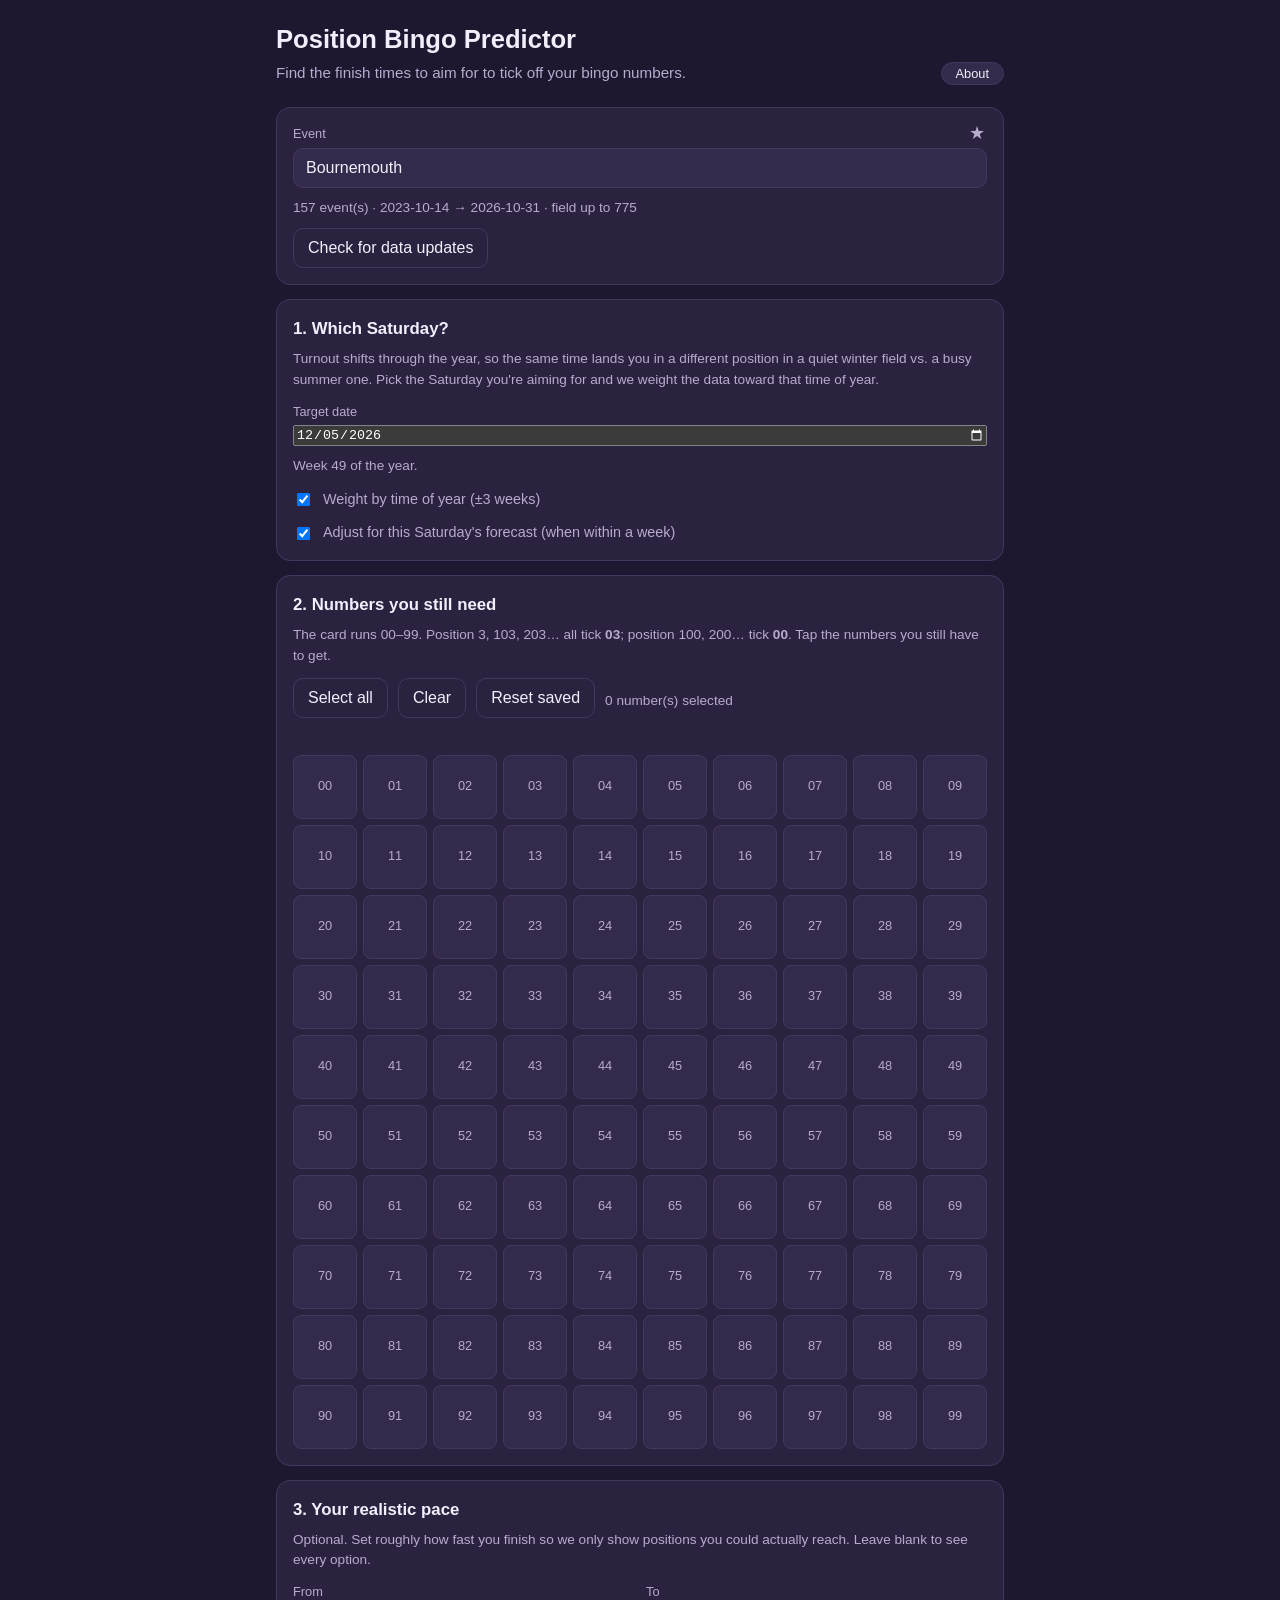
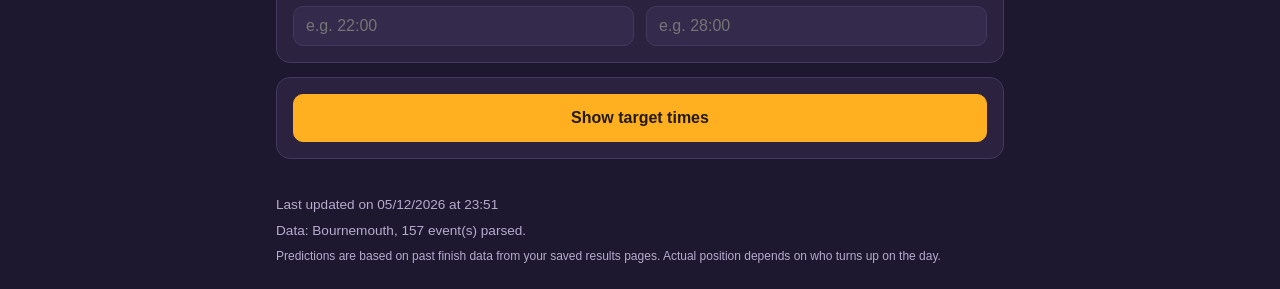
==== app/index.standalone.html @ 30f63338 "publish(both): 2026-11-18 21:09" ====
<!DOCTYPE html>
<html lang="en-GB">
<head>
  <meta charset="UTF-8" />
  <meta name="viewport" content="width=device-width, initial-scale=1, viewport-fit=cover" />
  <meta name="theme-color" content="#2b223f" />
  <title>Parkrun Position Bingo Predictor</title>
  <!-- PWA: installable, full-screen, offline. -->
  <link rel="manifest" href="manifest.webmanifest" />
  <link rel="apple-touch-icon" sizes="180x180" href="icons/apple-touch-icon.png" />
  <meta name="apple-mobile-web-app-capable" content="yes" />
  <meta name="apple-mobile-web-app-status-bar-style" content="black-translucent" />
  <meta name="apple-mobile-web-app-title" content="Position Bingo" />
  <style>
:root {
  --bg: #1d1730;
  --panel: #2b223f;
  --panel-2: #342a4c;
  --ink: #f3eefc;
  --ink-dim: #b7abce;
  --accent: #ffb020;
  --accent-ink: #231a0a;
  --good: #46c98b;
  --line: #43385e;
  --radius: 14px;
  --maxw: 760px;
}

* { box-sizing: border-box; }

html, body {
  margin: 0;
  background: var(--bg);
  color: var(--ink);
  font-family: -apple-system, BlinkMacSystemFont, "Segoe UI", Roboto, Helvetica, Arial, sans-serif;
  line-height: 1.5;
  -webkit-text-size-adjust: 100%;
  overflow-x: hidden;   /* never allow sideways scroll from an overflowing child */
}

main, .app-header, .app-footer {
  max-width: var(--maxw);
  margin: 0 auto;
  padding: 0 16px;
}

.app-header {
  padding-top: calc(env(safe-area-inset-top) + 20px);
  padding-bottom: 8px;
}
.app-header { position: relative; }
.app-header h1 { font-size: 1.6rem; margin: 0 0 4px; }
/* Tagline is a flex row so the "About" button sits hard right. */
.tagline {
  color: var(--ink-dim);
  margin: 0;
  font-size: 0.95rem;
  display: flex;
  align-items: center;
  gap: 8px;
}
.about-btn {
  margin-left: auto;            /* push to the right edge of the tagline */
  flex: 0 0 auto;
  padding: 3px 14px;
  border-radius: 999px;
  border: 1px solid var(--line);
  background: var(--panel-2);
  color: var(--ink);
  font-size: 0.8rem;
  cursor: pointer;
}

/* Floating overlay: a fixed, full-viewport layer that covers the app. Driven
   purely by the [hidden] attribute. !important guards against any later rule
   accidentally giving it layout flow. */
.info-overlay[hidden] { display: none !important; }
.info-overlay {
  display: flex !important;
  position: fixed !important;
  inset: 0 !important;
  z-index: 1000;
  background: rgba(10, 8, 18, 0.72);
  align-items: center;
  justify-content: center;
  padding: 16px;
}
.info-panel {
  position: relative;
  max-width: 560px;
  width: 100%;
  max-height: 85vh;              /* panel itself scrolls, not the page */
  overflow-y: auto;
  -webkit-overflow-scrolling: touch;
  background: var(--panel);
  border: 1px solid var(--line);
  border-radius: var(--radius);
  padding: 20px 20px 16px;
}
.info-panel h2 { margin: 0 0 12px; font-size: 1.25rem; padding-right: 36px; }
.info-panel h3 { margin: 18px 0 6px; font-size: 1rem; color: var(--accent); }
.info-panel p { margin: 0 0 10px; font-size: 0.9rem; line-height: 1.55; }
.info-panel ul { margin: 0 0 10px; padding-left: 20px; font-size: 0.9rem; line-height: 1.55; }
.info-panel li { margin-bottom: 6px; }
.info-foot { color: var(--ink-dim); font-size: 0.8rem; margin-top: 14px; }
/* Stays pinned at the panel's top-right while the text scrolls beneath it.
   The X is drawn with CSS (two rotated bars) so it's always perfectly centred
   in its circle — no glyph baseline quirks, crisp at any size. */
.info-close {
  position: sticky;
  top: 0;
  float: right;
  width: 34px;
  height: 34px;
  border: 1px solid var(--line);
  border-radius: 50%;
  background: var(--panel-2);
  cursor: pointer;
  margin: -4px -4px 0 0;
  z-index: 1;
  font-size: 0;                 /* hide the "×" glyph; we draw our own */
  color: transparent;
}
.info-close::before,
.info-close::after {
  content: "";
  position: absolute;
  top: 50%;
  left: 50%;
  width: 15px;
  height: 2px;
  background: var(--ink);
  border-radius: 1px;
}
.info-close::before { transform: translate(-50%, -50%) rotate(45deg); }
.info-close::after  { transform: translate(-50%, -50%) rotate(-45deg); }

.panel {
  background: var(--panel);
  border: 1px solid var(--line);
  border-radius: var(--radius);
  padding: 16px;
  margin: 14px 0;
}
.panel h2 { font-size: 1.05rem; margin: 0 0 8px; }

/* Results header: unit toggle on its own line, right-aligned, above the title.
   scroll-margin-top leaves a little breathing room above it when we scroll the
   results into view, so the pace/time toggle sits clearly at the top rather
   than being clipped just off-screen. */
.results-head { margin: 0 0 8px; scroll-margin-top: 72px; }
.results-head #results-title { margin: 0; }
.unit-toggle {
  display: flex;
  justify-content: flex-end;
  gap: 0;
  margin: 0 0 6px;
}
.unit-btn {
  padding: 5px 12px;
  font-size: 0.8rem;
  font-weight: 600;
  background: var(--panel-2);
  color: var(--ink-dim);
  border: 1px solid var(--line);
  cursor: pointer;
}
.unit-btn:first-child { border-radius: 8px 0 0 8px; }
.unit-btn:last-child { border-radius: 0 8px 8px 0; border-left: 0; }
.unit-btn.is-active {
  background: var(--accent);
  color: var(--accent-ink);
  border-color: var(--accent);
}

.hint, .meta { color: var(--ink-dim); font-size: 0.85rem; }
#event-meta.sparse { color: var(--accent); }
.hint { margin: 0 0 12px; }
.meta { margin: 6px 0 0; }
.tiny { font-size: 0.75rem; }

.field { display: flex; flex-direction: column; gap: 4px; }
label { font-size: 0.8rem; color: var(--ink-dim); }

select, input[type="text"] {
  background: var(--panel-2);
  color: var(--ink);
  border: 1px solid var(--line);
  border-radius: 10px;
  padding: 10px 12px;
  font-size: 1rem;
  width: 100%;
}

.pace-row { display: flex; gap: 12px; }
.pace-row .field { flex: 1; }

/* Event combobox: label row with a favourite pin top-right, a filterable text
   input, and a dropdown listbox of matches (favourites pinned first). */
.event-label-row {
  display: flex;
  align-items: center;
  justify-content: space-between;
}
.fav-btn {
  background: transparent;
  border: 0;
  padding: 0 2px;
  font-size: 1.1rem;
  line-height: 1;
  color: var(--ink-dim);
  cursor: pointer;
  width: auto;
}
.fav-btn.is-fav { color: var(--accent); }

.combo { position: relative; }
.combo-list {
  position: absolute;
  z-index: 50;
  left: 0;
  right: 0;
  top: calc(100% + 4px);
  margin: 0;
  padding: 4px;
  list-style: none;
  max-height: 320px;
  overflow-y: auto;
  background: var(--panel-2);
  border: 1px solid var(--line);
  border-radius: 10px;
  box-shadow: 0 8px 24px rgba(0, 0, 0, 0.4);
}
.combo-opt {
  display: flex;
  align-items: center;
  gap: 8px;
  padding: 9px 10px;
  border-radius: 8px;
  cursor: pointer;
  font-size: 0.95rem;
}
.combo-opt:hover,
.combo-opt.active { background: rgba(255, 255, 255, 0.07); }
.combo-opt[aria-selected="true"] { font-weight: 700; }
.combo-opt .opt-star { color: var(--accent); font-size: 0.85rem; flex: 0 0 auto; }
.combo-opt .opt-name { flex: 1 1 auto; }
.combo-opt .opt-tag {
  flex: 0 0 auto;
  font-size: 0.68rem;
  text-transform: uppercase;
  letter-spacing: 0.04em;
  color: var(--ink-dim);
  border: 1px solid var(--line);
  border-radius: 999px;
  padding: 1px 7px;
}
.combo-group-label {
  padding: 6px 10px 3px;
  font-size: 0.68rem;
  text-transform: uppercase;
  letter-spacing: 0.06em;
  color: var(--ink-dim);
}
.combo-empty { padding: 10px; font-size: 0.85rem; color: var(--ink-dim); }

.checkbox-row {
  display: flex;
  align-items: center;
  gap: 10px;
  margin-top: 12px;
  font-size: 0.9rem;
  color: var(--ink-dim);
  cursor: pointer;
}
.checkbox-row input { width: auto; }
input[type="date"] { color-scheme: dark; }

.toolbar {
  display: flex;
  align-items: center;
  gap: 10px;
  margin-bottom: 12px;
  flex-wrap: wrap;
}

button {
  font-size: 1rem;
  border-radius: 10px;
  border: 1px solid var(--line);
  padding: 10px 14px;
  cursor: pointer;
  background: var(--panel-2);
  color: var(--ink);
}
button.ghost { background: transparent; }
button.primary {
  background: var(--accent);
  color: var(--accent-ink);
  border-color: var(--accent);
  font-weight: 700;
  width: 100%;
  padding: 14px;
}
button:active { transform: translateY(1px); }

.bingo-grid {
  display: grid;
  /* minmax(0, 1fr) lets each column shrink below its content's min width, so
     ten cells always fit the row instead of overflowing on narrow screens. */
  grid-template-columns: repeat(10, minmax(0, 1fr));
  gap: 6px;
  width: 100%;
}
.bingo-cell {
  aspect-ratio: 1 / 1;
  min-width: 0;          /* allow the cell to shrink inside its grid track */
  padding: 0;            /* reset default button padding that forced overflow */
  margin: 0;
  display: flex;
  align-items: center;
  justify-content: center;
  font-variant-numeric: tabular-nums;
  font-size: 0.8rem;
  line-height: 1;
  border-radius: 8px;
  background: var(--panel-2);
  border: 1px solid var(--line);
  color: var(--ink-dim);
  user-select: none;
}
.bingo-cell.needed {
  background: var(--accent);
  color: var(--accent-ink);
  border-color: var(--accent);
  font-weight: 700;
}

@media (max-width: 420px) {
  .bingo-cell { font-size: 0.68rem; border-radius: 6px; }
  .bingo-grid { gap: 3px; }
  /* Tighter panel padding so ten cells have room on small phones. */
  .panel { padding: 12px; }
  main, .app-header, .app-footer { padding-left: 10px; padding-right: 10px; }
}

.results-item {
  border: 1px solid var(--line);
  border-radius: 12px;
  padding: 12px 14px;
  margin: 10px 0;
  background: var(--panel-2);
}
.results-item h3 {
  margin: 0 0 8px;
  font-size: 1rem;
  display: flex;
  align-items: center;
  gap: 8px;
}
.pill {
  background: var(--accent);
  color: var(--accent-ink);
  border-radius: 999px;
  padding: 2px 10px;
  font-size: 0.8rem;
  font-weight: 700;
}
.target-row {
  display: flex;
  justify-content: space-between;
  align-items: flex-start;
  gap: 12px;
  padding: 10px 0;
  border-top: 1px dashed var(--line);
  font-variant-numeric: tabular-nums;
}
.target-row:first-of-type { border-top: none; }

.target-pos { display: flex; flex-direction: column; gap: 2px; }
.pos-label { color: var(--ink); font-weight: 600; }
.pos-sub { color: var(--ink-dim); font-size: 0.75rem; }
.best-bet {
  display: inline-block;
  background: var(--good);
  color: #08311f;
  border-radius: 999px;
  padding: 1px 8px;
  font-size: 0.68rem;
  font-weight: 700;
  margin-left: 4px;
  vertical-align: middle;
}

.target-time {
  display: flex;
  flex-direction: column;
  align-items: flex-end;
  gap: 2px;
  text-align: right;
}
.target-time .aim { font-weight: 700; font-size: 1.05rem; }
.target-time .aim-sub { color: var(--good); font-size: 0.78rem; }
.target-time .full-range { color: var(--ink-dim); font-size: 0.72rem; }

.vol {
  margin-top: 2px;
  border-radius: 999px;
  padding: 1px 8px;
  font-size: 0.68rem;
  font-weight: 700;
}
.vol-low { background: rgba(70, 201, 139, 0.18); color: var(--good); }
.vol-medium { background: rgba(255, 176, 32, 0.18); color: var(--accent); }
.vol-high { background: rgba(255, 99, 99, 0.2); color: #ff8080; }
.vol-unknown { background: var(--line); color: var(--ink-dim); }

.empty { color: var(--ink-dim); font-style: italic; }

.save-status {
  margin: 0 0 12px;
  color: var(--good);
  font-size: 0.78rem;
  min-height: 1em;
}

.refresh-btn { margin-top: 10px; }

.refresh-status {
  color: var(--ink-dim);
  min-height: 1em;
  opacity: 0;
  transition: opacity 0.25s ease;
}
.refresh-status.show { opacity: 1; }

/* Pull-to-refresh indicator: sits just above the top edge and slides down. */
.ptr-indicator {
  position: fixed;
  top: 0;
  left: 0;
  right: 0;
  transform: translateY(-40px);
  z-index: 50;
  text-align: center;
  padding: 10px;
  font-size: 0.8rem;
  color: var(--accent-ink);
  background: var(--accent);
  opacity: 0;
  pointer-events: none;
  transition: opacity 0.15s ease;
}
.ptr-indicator.visible { opacity: 1; }

.season-banner {
  margin: 0 0 12px;
  padding: 10px 12px;
  border-radius: 10px;
  background: rgba(255, 176, 32, 0.12);
  border: 1px solid rgba(255, 176, 32, 0.3);
  color: var(--ink);
  font-size: 0.85rem;
}

.weather-banner {
  margin: 0 0 12px;
  padding: 10px 12px;
  border-radius: 10px;
  background: rgba(120, 150, 255, 0.14);
  border: 1px solid rgba(120, 150, 255, 0.35);
  color: var(--ink);
  font-size: 0.85rem;
}
.weather-banner.weather-muted {
  background: transparent;
  border-color: var(--line);
  color: var(--ink-dim);
}
.weather-headline {
  display: flex;
  align-items: center;
  gap: 8px;
}
.weather-icon { font-size: 1.3rem; line-height: 1; }
.weather-note { margin-top: 6px; font-size: 0.8rem; color: var(--ink-dim); }

.bestbet-card {
  margin: 0 0 16px;
  padding: 14px 16px;
  border-radius: 12px;
  background: linear-gradient(135deg, rgba(70, 201, 139, 0.18), rgba(70, 201, 139, 0.06));
  border: 1px solid rgba(70, 201, 139, 0.45);
}
.bestbet-title {
  font-size: 0.72rem;
  letter-spacing: 0.06em;
  text-transform: uppercase;
  color: var(--good);
  font-weight: 700;
  margin-bottom: 4px;
}
.bestbet-headline {
  font-size: 1.15rem;
  line-height: 1.35;
  color: var(--ink);
}
.bestbet-headline strong { color: var(--good); }
.bestbet-headline .pill { vertical-align: middle; }
.bestbet-detail {
  margin-top: 8px;
  font-size: 0.82rem;
  color: var(--ink-dim);
}
.bestbet-empty {
  background: var(--panel-2);
  border-color: var(--line);
}
.bestbet-empty .bestbet-title { color: var(--ink-dim); }

.bestbet-list {
  list-style: none;
  margin: 12px 0 0;
  padding: 10px 0 0;
  border-top: 1px solid rgba(70, 201, 139, 0.3);
}
.bestbet-list li {
  display: flex;
  align-items: center;
  gap: 8px;
  padding: 5px 0;
  font-variant-numeric: tabular-nums;
  font-size: 0.85rem;
}
.bestbet-list .bb-pill { flex: 0 0 auto; }
.bestbet-list .bb-time { font-weight: 700; color: var(--ink); min-width: 3.5em; }
.bestbet-list .bb-pos { color: var(--ink-dim); min-width: 3em; }
.bestbet-list .bb-range { color: var(--ink-dim); flex: 1; }
@media (max-width: 420px) {
  .bestbet-list .bb-range { display: none; }
}

/* The chance line now lives INSIDE a strategy card (best-numbers / opportunity),
   separated from the content above it by a hairline, so the % is unambiguously
   attached to that card's strategy. */
.odds-line {
  display: flex;
  align-items: center;
  gap: 12px;
  margin-top: 12px;
  padding-top: 12px;
  border-top: 1px solid var(--line);
}
.odds-big {
  font-size: 1.8rem;
  font-weight: 800;
  color: var(--good);
  line-height: 1;
  flex: 0 0 auto;
}
.odds-text { font-size: 0.85rem; color: var(--ink); }
.odds-sub { display: block; margin-top: 3px; color: var(--ink-dim); font-size: 0.78rem; }

.opp-card {
  margin: 0 0 16px;
  padding: 14px 16px;
  border-radius: 12px;
  background: linear-gradient(135deg, rgba(120, 150, 255, 0.18), rgba(120, 150, 255, 0.06));
  border: 1px solid rgba(120, 150, 255, 0.45);
}
.opp-title {
  font-size: 0.72rem;
  letter-spacing: 0.06em;
  text-transform: uppercase;
  color: #9db0ff;
  font-weight: 700;
  margin-bottom: 4px;
}
.opp-headline { font-size: 1.1rem; color: var(--ink); }
.opp-headline strong { color: #c3cfff; }
.opp-detail { margin-top: 8px; font-size: 0.85rem; color: var(--ink-dim); }
.opp-detail .pill { margin: 0 1px; vertical-align: middle; }

.app-footer { padding: 16px 16px calc(env(safe-area-inset-bottom) + 24px); }

</style>
</head>
<body>
  <div id="ptr-indicator" class="ptr-indicator" aria-hidden="true"></div>
  <header class="app-header">
    <h1>Position&nbsp;Bingo Predictor</h1>
    <p class="tagline">
      Find the finish times to aim for to tick off your bingo numbers.
      <button id="info-btn" class="about-btn" type="button">About</button>
    </p>
  </header>

  <div id="info-overlay" class="info-overlay" hidden>
    <div class="info-panel" role="dialog" aria-modal="true" aria-labelledby="info-title">
      <button id="info-close" class="info-close" type="button" aria-label="Close">&times;</button>
      <h2 id="info-title">How this works</h2>
      <p>Position Bingo is about the <strong>finishing position</strong> you get,
        not your time. Position 3, 103, 203&hellip; all tick <strong>03</strong>;
        100, 200&hellip; tick <strong>00</strong>. The card runs 00&ndash;99.</p>
      <p>Your position depends on how fast everyone else runs that day. This app
        learns from your event's past results to tell you roughly what
        <strong>time</strong> tends to land you in the positions that would tick
        the numbers you still need.</p>
      <h3>Reading the target times</h3>
      <p>For each finishing position you'll tick, we show three things, all
        drawn from the times that historically produced that position:</p>
      <ul>
        <li><strong>aim</strong> &mdash; the <em>median</em> time: half the time
          that position was reached by this time or faster. This is your target.</li>
        <li><strong>range</strong> (e.g. 24:54&ndash;26:20) &mdash; the middle
          half of outcomes (25th&ndash;75th percentile): run in this band and
          you're in the typical zone for that place.</li>
        <li><strong>full</strong> &mdash; the fastest and slowest times ever
          seen at that position (the extremes).</li>
      </ul>
      <h3>Why it's chances, not certainty</h3>
      <p>A target time doesn't pin you to one exact place &mdash; on any given
        week you'll finish somewhere within a spread of ~20&ndash;30 positions
        around it, depending on who turns up. So aiming <em>concentrates</em>
        your odds on the places you want; it can't guarantee them.</p>
      <p>The bands above are <em>percentiles</em>, not guesses: the median (aim)
        and the 25th&ndash;75th range come straight from your event's real past
        results at each position. Because deeper positions are always at least
        as slow as shallower ones, we also smooth the curve so a later place
        never shows a faster target than an earlier one.</p>
      <h3>How much does aiming help?</h3>
      <p>Compared with just turning up and running any time, aiming at a
        recommended target meaningfully lifts your weekly chance of ticking a
        number &mdash; and it helps <strong>most when you need it most</strong>:</p>
      <ul>
        <li>Down to your <strong>last few numbers</strong>, aiming can be several
          times more likely to tick one than running blind.</li>
        <li>When you still need <strong>lots</strong> of numbers, just turning up
          already ticks something most weeks, so the extra lift is smaller.</li>
      </ul>
      <p>The percentage shown in your results is an estimate for the numbers you
        currently have left, based on your event's history.</p>
      <h3>Seasons &amp; weather</h3>
      <p>Fields swing with the time of year and the forecast. The app weights
        toward events around your chosen date, and &mdash; for the coming
        Saturday &mdash; eases targets if rain or strong wind is forecast, since
        a thinner field (especially at the back) means a given place is a little
        slower. Each event is calibrated to its own history, so weather-proof
        events barely move.</p>
      <p class="info-foot">Predictions are guidance from past data. Actual
        results depend on who shows up on the day.</p>
      <p id="app-version" class="info-foot tiny">Version: checking&hellip;</p>
    </div>
  </div>

  <main>
    <section class="panel">
      <div class="field">
        <div class="event-label-row">
          <label for="event-input">Event</label>
          <button id="event-fav" type="button" class="fav-btn" hidden
                  aria-pressed="false" aria-label="Pin this event as a favourite"
                  title="Pin this event as a favourite">&#9733;</button>
        </div>
        <div class="combo" id="event-combo">
          <input id="event-input" type="text" class="combo-input"
                 role="combobox" aria-expanded="false" aria-autocomplete="list"
                 aria-controls="event-listbox" autocomplete="off"
                 placeholder="Pick or search an event&hellip;" />
          <ul id="event-listbox" class="combo-list" role="listbox" hidden></ul>
        </div>
        <p id="event-meta" class="meta"></p>
      </div>
      <!-- Laptop-only convenience; hidden when running as the installed PWA
           (pull-to-refresh is used there instead). -->
      <button id="refresh-data" type="button" class="ghost refresh-btn" hidden>
        Check for data updates
      </button>
    </section>

    <section class="panel">
      <h2>1. Which Saturday?</h2>
      <p class="hint">
        Turnout shifts through the year, so the same time lands you in a
        different position in a quiet winter field vs. a busy summer one. Pick
        the Saturday you're aiming for and we weight the data toward that time
        of year.
      </p>
      <div class="field">
        <label for="target-date">Target date</label>
        <input id="target-date" type="date" />
        <p id="season-meta" class="meta"></p>
      </div>
      <label class="checkbox-row">
        <input id="use-season" type="checkbox" checked />
        <span>Weight by time of year (&plusmn;3 weeks)</span>
      </label>
      <label class="checkbox-row">
        <input id="use-weather" type="checkbox" checked />
        <span>Adjust for this Saturday's forecast (when within a week)</span>
      </label>
    </section>

    <section class="panel">
      <h2>2. Numbers you still need</h2>
      <p class="hint">
        The card runs 00&ndash;99. Position 3, 103, 203&hellip; all tick
        <strong>03</strong>; position 100, 200&hellip; tick <strong>00</strong>.
        Tap the numbers you still have to get.
      </p>
      <div class="toolbar">
        <button id="select-all" type="button" class="ghost">Select all</button>
        <button id="clear-all" type="button" class="ghost">Clear</button>
        <button id="reset-saved" type="button" class="ghost">Reset saved</button>
        <span id="need-count" class="meta"></span>
      </div>
      <p id="save-status" class="meta save-status" aria-live="polite"></p>
      <div id="bingo-grid" class="bingo-grid" role="group" aria-label="Bingo numbers 00 to 99"></div>
    </section>

    <section class="panel">
      <h2>3. Your realistic pace</h2>
      <p class="hint">
        Optional. Set roughly how fast you finish so we only show positions you
        could actually reach. Leave blank to see every option.
      </p>
      <div class="pace-row">
        <div class="field">
          <label for="pace-min">From</label>
          <input id="pace-min" type="text" inputmode="numeric" placeholder="e.g. 22:00" />
        </div>
        <div class="field">
          <label for="pace-max">To</label>
          <input id="pace-max" type="text" inputmode="numeric" placeholder="e.g. 28:00" />
        </div>
      </div>
    </section>

    <section class="panel">
      <button id="predict" type="button" class="primary">Show target times</button>
    </section>

    <section id="results" class="panel results" hidden>
      <div class="results-head">
        <div class="unit-toggle" role="group" aria-label="Show targets as time or pace">
          <button id="unit-time" type="button" class="unit-btn is-active"
                  aria-pressed="true">Time</button>
          <button id="unit-pace" type="button" class="unit-btn"
                  aria-pressed="false">Pace /km</button>
        </div>
        <h2 id="results-title">Target times</h2>
      </div>
      <div id="results-body"></div>
    </section>
  </main>

  <footer class="app-footer">
    <p id="refresh-status" class="meta refresh-status" aria-live="polite"></p>
    <p id="data-note" class="meta"></p>
    <p class="meta tiny">
      Predictions are based on past finish data from your saved results pages.
      Actual position depends on who turns up on the day.
    </p>
  </footer>

  <!-- Bundled data (generated by build.py). Lets the app run from file://
       with no server. If absent, the app falls back to fetch(). -->
  <script>
// Generated by collector/build.py — do not edit by hand.
window.PBP_DATA = {"manifest":{"events":[{"slug":"bournemouth","name":"Bournemouth","event_count":157,"date_range":["2023-10-14","2026-10-31"],"max_position":775,"lat":50.7314,"lon":-1.838},{"slug":"bushy","name":"Bushy","event_count":3,"date_range":["2026-10-31","2026-11-14"],"max_position":1700,"lat":51.41099,"lon":-0.33579},{"slug":"crane","name":"Crane Park","event_count":153,"date_range":["2023-11-18","2026-11-14"],"max_position":292,"lat":51.44417,"lon":-0.38025},{"slug":"downslinkshorehambysea","name":"Downs Link","event_count":3,"date_range":["2026-10-31","2026-11-14"],"max_position":240,"lat":50.84,"lon":-0.287},{"slug":"kingston","name":"Kingston","event_count":156,"date_range":["2023-10-28","2026-11-14"],"max_position":547,"lat":51.4236,"lon":-0.3125},{"slug":"littlehamptonprom","name":"Littlehampton Prom","event_count":153,"date_range":["2023-10-14","2026-11-14"],"max_position":564,"lat":50.805,"lon":-0.538},{"slug":"northfarm","name":"North Farm","event_count":5,"date_range":["2026-10-10","2026-11-14"],"max_position":328,"lat":51.148,"lon":0.29},{"slug":"southwoodhamferrers","name":"South Woodham Ferrers","event_count":5,"date_range":["2026-10-03","2026-10-31"],"max_position":106},{"slug":"worthing","name":"Worthing","event_count":139,"date_range":["2023-04-15","2026-11-07"],"max_position":769,"lat":50.81031,"lon":-0.3645}]},"events":{"bournemouth":{"slug":"bournemouth","name":"Bournemouth","event_count":157,"date_range":["2023-10-14","2026-10-31"],"max_position":775,"field_overall":{"min":285,"max":775,"avg":532},"field_by_week":{"41":{"min":453,"max":735,"avg":558,"n":4},"42":{"min":456,"max":607,"avg":525,"n":4},"43":{"min":394,"max":600,"avg":511,"n":4},"44":{"min":303,"max":564,"avg":479,"n":4},"45":{"min":448,"max":632,"avg":566,"n":3},"46":{"min":363,"max":564,"avg":493,"n":3},"47":{"min":347,"max":398,"avg":381,"n":3},"48":{"min":353,"max":514,"avg":417,"n":3},"49":{"min":285,"max":424,"avg":354,"n":2},"50":{"min":352,"max":454,"avg":402,"n":3},"51":{"min":396,"max":472,"avg":440,"n":3},"52":{"min":424,"max":494,"avg":449,"n":3},"1":{"min":536,"max":649,"avg":586,"n":3},"2":{"min":570,"max":619,"avg":598,"n":3},"3":{"min":528,"max":598,"avg":556,"n":3},"4":{"min":497,"max":669,"avg":594,"n":3},"5":{"min":491,"max":611,"avg":544,"n":3},"6":{"min":425,"max":553,"avg":483,"n":3},"7":{"min":449,"max":543,"avg":506,"n":3},"8":{"min":414,"max":538,"avg":467,"n":3},"9":{"min":330,"max":552,"avg":455,"n":3},"10":{"min":423,"max":640,"avg":511,"n":3},"11":{"min":432,"max":582,"avg":502,"n":3},"12":{"min":491,"max":533,"avg":510,"n":3},"13":{"min":546,"max":601,"avg":568,"n":3},"14":{"min":493,"max":600,"avg":558,"n":3},"15":{"min":503,"max":775,"avg":601,"n":3},"16":{"min":401,"max":589,"avg":516,"n":3},"17":{"min":521,"max":659,"avg":589,"n":3},"18":{"min":555,"max":675,"avg":614,"n":3},"19":{"min":586,"max":700,"avg":630,"n":3},"20":{"min":598,"max":670,"avg":632,"n":3},"21":{"min":589,"max":633,"avg":618,"n":3},"22":{"min":632,"max":739,"avg":670,"n":3},"23":{"min":493,"max":607,"avg":552,"n":3},"24":{"min":446,"max":596,"avg":538,"n":3},"25":{"min":531,"max":694,"avg":604,"n":3},"26":{"min":508,"max":523,"avg":516,"n":2},"27":{"min":461,"max":523,"avg":498,"n":3},"28":{"min":480,"max":558,"avg":515,"n":3},"29":{"min":470,"max":483,"avg":476,"n":3},"30":{"min":544,"max":598,"avg":565,"n":3},"31":{"min":490,"max":611,"avg":546,"n":3},"32":{"min":560,"max":571,"avg":567,"n":3},"33":{"min":550,"max":616,"avg":589,"n":3},"34":{"min":292,"max":705,"avg":538,"n":3},"36":{"min":494,"max":611,"avg":538,"n":3},"37":{"min":501,"max":613,"avg":560,"n":3},"38":{"min":526,"max":567,"avg":540,"n":3},"39":{"min":531,"max":578,"avg":549,"n":3},"40":{"min":540,"max":625,"avg":571,"n":3},"35":{"min":362,"max":576,"avg":469,"n":2}},"odds_by_k":{"1":0.058,"2":0.092,"3":0.114,"4":0.144,"5":0.16,"6":0.175,"7":0.207,"8":0.222,"9":0.23,"10":0.24,"11":0.268,"12":0.282,"13":0.29,"14":0.307,"15":0.302,"16":0.319,"17":0.348,"18":0.348,"19":0.371,"20":0.387,"21":0.392,"22":0.401,"23":0.419,"24":0.421,"25":0.435,"26":0.446,"27":0.466,"28":0.471,"29":0.48,"30":0.482,"31":0.518,"32":0.491,"33":0.513,"34":0.521,"35":0.541,"36":0.54,"37":0.533,"38":0.56,"39":0.568,"40":0.578,"41":0.599,"42":0.595,"43":0.61,"44":0.624,"45":0.622,"46":0.648,"47":0.629,"48":0.654,"49":0.643,"50":0.656,"51":0.674,"52":0.684,"53":0.69,"54":0.708,"55":0.708,"56":0.713,"57":0.716,"58":0.726,"59":0.742,"60":0.734,"61":0.752,"62":0.757,"63":0.755,"64":0.774,"65":0.769,"66":0.774,"67":0.771,"68":0.796,"69":0.81,"70":0.81,"71":0.833,"72":0.831,"73":0.829,"74":0.838,"75":0.848,"76":0.85,"77":0.857,"78":0.868,"79":0.865,"80":0.891,"81":0.877,"82":0.886,"83":0.9,"84":0.913,"85":0.906,"86":0.914,"87":0.919,"88":0.927,"89":0.932,"90":0.941,"91":0.95,"92":0.949,"93":0.961,"94":0.961,"95":0.975,"96":0.977,"97":0.984,"98":0.988,"99":0.993},"positions":{"1":{"stats":{"n":152,"min":872,"max":1138,"p25":1021,"p50":1040,"p75":1059,"iqr":38,"spread":266,"volatility":"low"},"seasonal":{"1":[17,1027,1047,1054],"2":[17,1027,1047,1056],"3":[16,1027,1050,1070],"4":[19,1026,1038,1069],"5":[19,1026,1053,1078],"6":[20,1029,1062,1076],"7":[20,1034,1060,1072],"8":[20,1034,1063,1076],"9":[20,1029,1053,1073],"10":[21,1029,1053,1070],"11":[21,1030,1053,1070],"12":[21,1028,1046,1065],"13":[21,1024,1037,1063],"14":[20,1023,1033,1057],"15":[20,1022,1033,1049],"16":[19,1016,1033,1058],"17":[19,1012,1033,1052],"18":[19,1018,1033,1052],"19":[19,1018,1033,1044],"20":[19,1018,1033,1046],"21":[20,1019,1041,1060],"22":[20,1014,1043,1070],"23":[20,1018,1043,1060],"24":[20,1020,1037,1059],"25":[20,1025,1043,1059],"26":[20,1020,1043,1059],"27":[20,1020,1031,1056],"28":[20,1018,1030,1042],"29":[20,1018,1030,1041],"30":[21,1015,1027,1036],"31":[21,1012,1027,1041],"32":[20,1010,1024,1037],"33":[20,1010,1022,1037],"34":[19,1010,1025,1041],"35":[19,1010,1027,1045],"36":[19,1016,1036,1052],"37":[19,1022,1041,1072],"38":[20,1024,1039,1059],"39":[22,1025,1036,1050],"40":[23,1022,1037,1048],"41":[25,1025,1038,1051],"42":[25,1020,1038,1051],"43":[25,1020,1041,1051],"44":[25,1020,1044,1051],"45":[24,1025,1042,1050],"46":[22,1022,1046,1064],"47":[21,1027,1049,1067],"48":[20,1035,1052,1073],"49":[20,1042,1048,1068],"50":[17,1043,1049,1073],"51":[17,1038,1048,1064],"52":[16,1027,1048,1056]}},"2":{"stats":{"n":155,"min":990,"max":1173,"p25":1048,"p50":1072,"p75":1093,"iqr":45,"spread":183,"volatility":"medium"},"seasonal":{"1":[18,1057,1076,1090],"2":[18,1057,1075,1099],"3":[18,1070,1082,1107],"4":[21,1044,1075,1106],"5":[21,1068,1091,1114],"6":[21,1074,1091,1114],"7":[21,1074,1093,1114],"8":[21,1074,1094,1115],"9":[21,1066,1093,1119],"10":[21,1066,1086,1102],"11":[20,1071,1090,1112],"12":[20,1056,1085,1100],"13":[19,1052,1084,1098],"14":[19,1048,1073,1088],"15":[19,1044,1057,1087],"16":[19,1044,1053,1086],"17":[19,1044,1054,1088],"18":[20,1045,1054,1084],"19":[20,1048,1054,1084],"20":[21,1049,1055,1080],"21":[21,1050,1067,1083],"22":[21,1053,1067,1085],"23":[20,1055,1072,1084],"24":[20,1051,1070,1082],"25":[20,1058,1074,1082],"26":[20,1044,1070,1080],"27":[20,1047,1072,1080],"28":[20,1042,1055,1075],"29":[20,1034,1050,1073],"30":[21,1034,1048,1072],"31":[21,1034,1048,1075],"32":[20,1033,1048,1067],"33":[20,1032,1048,1067],"34":[20,1030,1048,1063],"35":[20,1031,1050,1068],"36":[20,1036,1064,1085],"37":[20,1042,1064,1103],"38":[21,1043,1065,1083],"39":[23,1046,1060,1074],"40":[24,1048,1062,1078],"41":[25,1052,1067,1083],"42":[25,1058,1070,1091],"43":[25,1052,1065,1091],"44":[25,1054,1065,1083],"45":[24,1054,1064,1093],"46":[22,1055,1081,1104],"47":[21,1060,1091,1110],"48":[20,1060,1087,1107],"49":[20,1054,1082,1107],"50":[17,1054,1083,1106],"51":[17,1053,1083,1102],"52":[17,1053,1079,1102]}},"3":{"stats":{"n":150,"min":1029,"max":1180,"p25":1074,"p50":1092,"p75":1117,"iqr":43,"spread":151,"volatility":"low"},"seasonal":{"1":[18,1076,1083,1103],"2":[18,1076,1088,1107],"3":[18,1078,1096,1113],"4":[21,1078,1094,1108],"5":[21,1080,1099,1125],"6":[20,1090,1108,1127],"7":[20,1094,1110,1128],"8":[20,1094,1115,1132],"9":[20,1092,1112,1130],"10":[20,1086,1102,1127],"11":[20,1088,1106,1127],"12":[20,1086,1096,1127],"13":[21,1080,1093,1111],"14":[21,1080,1090,1108],"15":[21,1080,1090,1103],"16":[19,1074,1090,1097],"17":[19,1078,1091,1100],"18":[19,1076,1091,1100],"19":[19,1070,1091,1104],"20":[19,1071,1091,1100],"21":[19,1071,1092,1101],"22":[19,1071,1093,1112],"23":[20,1077,1092,1110],"24":[20,1075,1092,1114],"25":[20,1077,1088,1114],"26":[20,1073,1079,1099],"27":[20,1075,1080,1102],"28":[19,1066,1078,1092],"29":[19,1066,1077,1082],"30":[20,1066,1076,1084],"31":[20,1064,1076,1098],"32":[19,1063,1075,1099],"33":[19,1060,1075,1099],"34":[19,1053,1074,1094],"35":[19,1055,1075,1094],"36":[19,1068,1082,1096],"37":[19,1064,1084,1118],"38":[20,1066,1085,1118],"39":[22,1066,1084,1111],"40":[22,1066,1084,1111],"41":[23,1069,1089,1118],"42":[24,1070,1093,1117],"43":[24,1067,1096,1118],"44":[23,1069,1094,1118],"45":[22,1076,1098,1118],"46":[20,1092,1108,1122],"47":[20,1098,1117,1128],"48":[19,1094,1115,1128],"49":[19,1088,1119,1128],"50":[16,1089,1117,1128],"51":[17,1084,1114,1123],"52":[17,1079,1104,1119]}},"4":{"stats":{"n":150,"min":1054,"max":1209,"p25":1090,"p50":1106,"p75":1127,"iqr":37,"spread":155,"volatility":"low"},"seasonal":{"1":[18,1096,1104,1113],"2":[17,1097,1106,1114],"3":[17,1097,1106,1123],"4":[20,1095,1106,1116],"5":[20,1099,1110,1132],"6":[19,1103,1123,1136],"7":[19,1103,1123,1142],"8":[19,1109,1126,1146],"9":[19,1103,1126,1144],"10":[19,1096,1115,1135],"11":[19,1100,1126,1139],"12":[19,1100,1115,1134],"13":[20,1092,1104,1122],"14":[20,1092,1102,1120],"15":[20,1092,1102,1120],"16":[20,1090,1100,1112],"17":[20,1091,1104,1120],"18":[19,1085,1102,1109],"19":[19,1085,1102,1113],"20":[19,1086,1102,1113],"21":[19,1086,1105,1117],"22":[19,1086,1105,1117],"23":[19,1086,1105,1117],"24":[19,1082,1102,1117],"25":[20,1084,1103,1118],"26":[20,1084,1098,1116],"27":[19,1082,1096,1112],"28":[19,1080,1090,1106],"29":[19,1080,1090,1102],"30":[20,1080,1090,1103],"31":[20,1080,1090,1106],"32":[19,1082,1090,1106],"33":[18,1079,1094,1108],"34":[19,1080,1098,1107],"35":[19,1084,1098,1110],"36":[19,1088,1098,1116],"37":[19,1088,1098,1127],"38":[20,1091,1102,1122],"39":[22,1092,1106,1119],"40":[24,1086,1102,1122],"41":[25,1091,1107,1123],"42":[25,1092,1109,1123],"43":[25,1099,1109,1124],"44":[25,1099,1109,1124],"45":[24,1099,1122,1130],"46":[22,1101,1123,1138],"47":[21,1121,1130,1138],"48":[20,1110,1130,1139],"49":[20,1113,1130,1139],"50":[17,1114,1130,1134],"51":[17,1111,1129,1133],"52":[17,1100,1113,1133]}},"5":{"stats":{"n":154,"min":1062,"max":1215,"p25":1103,"p50":1118,"p75":1141,"iqr":38,"spread":153,"volatility":"low"},"seasonal":{"1":[18,1101,1118,1137],"2":[18,1104,1118,1137],"3":[18,1104,1116,1138],"4":[20,1102,1116,1139],"5":[20,1110,1132,1144],"6":[20,1110,1136,1152],"7":[20,1113,1137,1156],"8":[20,1113,1136,1164],"9":[20,1114,1131,1158],"10":[20,1113,1122,1142],"11":[21,1114,1126,1146],"12":[21,1110,1120,1144],"13":[21,1106,1119,1141],"14":[21,1106,1116,1130],"15":[21,1106,1116,1130],"16":[21,1099,1110,1130],"17":[21,1103,1110,1137],"18":[21,1099,1109,1130],"19":[21,1099,1110,1130],"20":[21,1099,1110,1135],"21":[20,1098,1114,1137],"22":[20,1097,1114,1137],"23":[19,1096,1110,1136],"24":[19,1090,1108,1136],"25":[19,1090,1108,1136],"26":[19,1089,1103,1132],"27":[19,1086,1103,1129],"28":[20,1084,1102,1122],"29":[20,1084,1102,1111],"30":[21,1085,1103,1121],"31":[20,1090,1104,1127],"32":[19,1092,1105,1128],"33":[19,1095,1106,1126],"34":[19,1098,1108,1126],"35":[19,1104,1113,1128],"36":[19,1106,1114,1134],"37":[19,1106,1114,1144],"38":[21,1106,1114,1142],"39":[23,1106,1115,1141],"40":[24,1105,1116,1144],"41":[25,1106,1126,1142],"42":[25,1106,1129,1142],"43":[25,1108,1130,1143],"44":[25,1108,1130,1149],"45":[24,1108,1132,1150],"46":[22,1108,1137,1155],"47":[21,1130,1141,1155],"48":[20,1131,1140,1155],"49":[20,1137,1142,1155],"50":[17,1137,1141,1155],"51":[17,1131,1139,1150],"52":[17,1115,1137,1142]}},"6":{"stats":{"n":155,"min":1063,"max":1222,"p25":1111,"p50":1131,"p75":1149,"iqr":38,"spread":159,"volatility":"low"},"seasonal":{"1":[17,1107,1128,1140],"2":[18,1108,1128,1141],"3":[18,1108,1125,1141],"4":[21,1107,1128,1141],"5":[21,1112,1137,1163],"6":[21,1115,1141,1165],"7":[21,1127,1146,1167],"8":[21,1127,1161,1171],"9":[21,1127,1150,1171],"10":[21,1121,1142,1162],"11":[21,1121,1146,1161],"12":[21,1116,1141,1157],"13":[21,1115,1127,1150],"14":[21,1114,1126,1148],"15":[21,1114,1126,1142],"16":[21,1107,1122,1141],"17":[21,1107,1122,1148],"18":[21,1105,1114,1136],"19":[21,1105,1114,1136],"20":[21,1105,1114,1140],"21":[21,1105,1114,1140],"22":[21,1103,1114,1140],"23":[20,1102,1112,1140],"24":[20,1101,1112,1140],"25":[20,1101,1116,1141],"26":[20,1101,1112,1133],"27":[20,1098,1112,1132],"28":[20,1096,1112,1132],"29":[20,1096,1108,1126],"30":[21,1096,1114,1134],"31":[21,1096,1114,1137],"32":[20,1096,1119,1138],"33":[20,1098,1119,1138],"34":[20,1105,1127,1142],"35":[19,1109,1130,1144],"36":[19,1115,1131,1148],"37":[19,1115,1131,1152],"38":[20,1122,1134,1147],"39":[22,1121,1130,1145],"40":[23,1122,1131,1148],"41":[24,1122,1132,1147],"42":[25,1120,1132,1146],"43":[25,1120,1132,1147],"44":[25,1120,1132,1150],"45":[24,1119,1135,1158],"46":[22,1119,1142,1160],"47":[21,1132,1147,1163],"48":[19,1135,1147,1166],"49":[19,1141,1148,1166],"50":[16,1141,1150,1169],"51":[16,1136,1145,1154],"52":[16,1119,1140,1152]}},"7":{"stats":{"n":155,"min":1074,"max":1229,"p25":1120,"p50":1139,"p75":1160,"iqr":40,"spread":155,"volatility":"low"},"seasonal":{"1":[18,1132,1138,1147],"2":[18,1132,1140,1147],"3":[18,1129,1138,1159],"4":[21,1128,1139,1163],"5":[21,1132,1144,1172],"6":[21,1135,1148,1177],"7":[21,1141,1163,1177],"8":[21,1141,1170,1179],"9":[21,1135,1161,1179],"10":[21,1134,1147,1175],"11":[21,1134,1148,1175],"12":[21,1130,1144,1164],"13":[21,1119,1134,1159],"14":[21,1119,1133,1151],"15":[21,1119,1133,1147],"16":[20,1116,1132,1148],"17":[20,1116,1130,1152],"18":[20,1112,1124,1147],"19":[20,1112,1124,1147],"20":[20,1110,1124,1152],"21":[20,1110,1129,1156],"22":[20,1109,1128,1152],"23":[20,1107,1120,1148],"24":[20,1105,1124,1148],"25":[20,1105,1129,1148],"26":[20,1105,1128,1141],"27":[20,1100,1128,1141],"28":[20,1100,1128,1142],"29":[20,1105,1121,1140],"30":[21,1107,1126,1149],"31":[21,1100,1126,1152],"32":[20,1110,1132,1153],"33":[20,1113,1132,1153],"34":[19,1115,1135,1156],"35":[19,1119,1130,1150],"36":[19,1126,1135,1154],"37":[19,1126,1135,1158],"38":[20,1130,1140,1156],"39":[22,1128,1138,1155],"40":[23,1129,1141,1158],"41":[25,1130,1145,1155],"42":[25,1132,1141,1155],"43":[25,1130,1147,1160],"44":[25,1130,1147,1168],"45":[24,1130,1143,1169],"46":[22,1132,1146,1172],"47":[21,1139,1152,1174],"48":[20,1138,1156,1174],"49":[20,1142,1159,1174],"50":[17,1142,1159,1174],"51":[17,1142,1149,1170],"52":[17,1136,1142,1161]}},"8":{"stats":{"n":153,"min":1088,"max":1230,"p25":1131,"p50":1148,"p75":1169,"iqr":38,"spread":142,"volatility":"low"},"seasonal":{"1":[16,1136,1146,1156],"2":[17,1137,1145,1160],"3":[18,1132,1146,1164],"4":[20,1131,1146,1168],"5":[20,1136,1156,1175],"6":[20,1143,1164,1185],"7":[20,1145,1169,1191],"8":[20,1145,1174,1191],"9":[20,1144,1170,1191],"10":[20,1142,1158,1182],"11":[21,1143,1163,1179],"12":[21,1137,1148,1173],"13":[21,1135,1146,1170],"14":[21,1132,1143,1167],"15":[21,1135,1143,1165],"16":[21,1124,1140,1166],"17":[21,1117,1139,1166],"18":[21,1113,1139,1161],"19":[21,1113,1139,1161],"20":[21,1118,1139,1161],"21":[21,1117,1139,1161],"22":[21,1114,1139,1161],"23":[20,1116,1134,1154],"24":[20,1117,1133,1154],"25":[20,1117,1135,1154],"26":[20,1120,1129,1152],"27":[20,1111,1129,1151],"28":[20,1116,1129,1150],"29":[20,1122,1132,1151],"30":[21,1123,1138,1158],"31":[21,1123,1148,1165],"32":[20,1124,1148,1166],"33":[20,1124,1148,1166],"34":[20,1130,1150,1168],"35":[20,1130,1148,1168],"36":[20,1130,1142,1166],"37":[20,1130,1142,1168],"38":[21,1132,1147,1165],"39":[23,1132,1147,1164],"40":[24,1134,1148,1167],"41":[25,1135,1148,1165],"42":[25,1138,1148,1165],"43":[25,1142,1148,1173],"44":[25,1142,1148,1174],"45":[23,1141,1148,1172],"46":[21,1142,1148,1176],"47":[20,1147,1157,1177],"48":[18,1147,1168,1179],"49":[17,1154,1175,1180],"50":[14,1154,1168,1182],"51":[14,1145,1157,1179],"52":[15,1143,1154,1178]}},"9":{"stats":{"n":149,"min":1089,"max":1244,"p25":1136,"p50":1156,"p75":1173,"iqr":37,"spread":155,"volatility":"low"},"seasonal":{"1":[15,1137,1154,1165],"2":[14,1141,1154,1166],"3":[14,1137,1151,1168],"4":[16,1136,1151,1168],"5":[17,1136,1164,1181],"6":[17,1147,1164,1185],"7":[18,1155,1169,1191],"8":[18,1155,1177,1192],"9":[19,1154,1170,1192],"10":[19,1151,1158,1182],"11":[20,1152,1164,1186],"12":[20,1144,1156,1178],"13":[21,1139,1155,1176],"14":[21,1139,1149,1170],"15":[20,1139,1146,1165],"16":[20,1126,1145,1166],"17":[20,1126,1144,1168],"18":[20,1123,1140,1161],"19":[20,1123,1142,1161],"20":[20,1124,1142,1161],"21":[20,1121,1142,1161],"22":[21,1119,1140,1169],"23":[20,1121,1142,1160],"24":[20,1121,1144,1160],"25":[20,1121,1144,1160],"26":[20,1124,1142,1165],"27":[20,1122,1142,1165],"28":[20,1124,1142,1165],"29":[20,1126,1142,1166],"30":[21,1126,1150,1167],"31":[21,1125,1152,1168],"32":[20,1126,1160,1171],"33":[20,1135,1163,1171],"34":[20,1148,1164,1174],"35":[20,1143,1161,1172],"36":[20,1144,1161,1171],"37":[20,1144,1164,1175],"38":[21,1151,1166,1173],"39":[22,1146,1161,1170],"40":[23,1140,1160,1172],"41":[24,1141,1158,1170],"42":[24,1142,1158,1170],"43":[24,1142,1158,1173],"44":[24,1142,1158,1174],"45":[23,1142,1157,1176],"46":[22,1144,1162,1183],"47":[21,1150,1170,1185],"48":[20,1154,1174,1189],"49":[20,1157,1175,1189],"50":[17,1158,1172,1189],"51":[16,1157,1166,1185],"52":[15,1151,1158,1180]}},"10":{"stats":{"n":147,"min":1091,"max":1256,"p25":1144,"p50":1164,"p75":1182,"iqr":38,"spread":165,"volatility":"low"},"seasonal":{"1":[17,1140,1164,1170],"2":[17,1158,1167,1172],"3":[17,1154,1170,1181],"4":[20,1150,1168,1182],"5":[19,1160,1171,1194],"6":[19,1164,1181,1207],"7":[19,1168,1184,1207],"8":[19,1170,1193,1207],"9":[19,1160,1182,1207],"10":[19,1155,1173,1196],"11":[19,1155,1173,1194],"12":[20,1151,1162,1185],"13":[20,1146,1156,1176],"14":[20,1143,1154,1173],"15":[20,1146,1154,1166],"16":[20,1139,1150,1166],"17":[20,1135,1148,1174],"18":[20,1132,1141,1164],"19":[20,1132,1144,1163],"20":[21,1135,1148,1172],"21":[21,1134,1148,1172],"22":[21,1129,1141,1172],"23":[19,1132,1146,1166],"24":[19,1132,1151,1166],"25":[19,1132,1152,1167],"26":[18,1135,1152,1174],"27":[18,1130,1152,1171],"28":[18,1136,1152,1171],"29":[18,1141,1156,1171],"30":[20,1138,1160,1176],"31":[20,1132,1164,1183],"32":[19,1137,1169,1182],"33":[20,1144,1172,1182],"34":[20,1156,1174,1183],"35":[20,1156,1172,1183],"36":[19,1160,1173,1184],"37":[18,1163,1174,1180],"38":[19,1166,1174,1176],"39":[21,1161,1172,1176],"40":[22,1148,1170,1176],"41":[23,1150,1170,1175],"42":[23,1151,1170,1175],"43":[24,1150,1166,1177],"44":[24,1147,1160,1177],"45":[22,1145,1160,1187],"46":[20,1147,1165,1192],"47":[19,1156,1187,1198],"48":[18,1154,1190,1198],"49":[18,1165,1190,1198],"50":[15,1166,1189,1194],"51":[16,1162,1180,1191],"52":[16,1158,1168,1189]}},"11":{"stats":{"n":152,"min":1096,"max":1264,"p25":1151,"p50":1174,"p75":1188,"iqr":37,"spread":168,"volatility":"low"},"seasonal":{"1":[18,1151,1170,1182],"2":[18,1158,1172,1186],"3":[18,1154,1172,1198],"4":[21,1150,1173,1198],"5":[21,1164,1187,1205],"6":[21,1172,1198,1214],"7":[21,1172,1197,1214],"8":[21,1177,1197,1214],"9":[19,1170,1195,1212],"10":[19,1170,1188,1204],"11":[19,1170,1188,1204],"12":[19,1160,1177,1192],"13":[19,1148,1176,1188],"14":[19,1148,1171,1187],"15":[19,1148,1164,1182],"16":[21,1148,1158,1184],"17":[21,1145,1150,1183],"18":[21,1145,1150,1176],"19":[20,1144,1156,1175],"20":[20,1144,1156,1175],"21":[20,1139,1156,1180],"22":[20,1137,1156,1180],"23":[19,1136,1154,1172],"24":[19,1136,1162,1178],"25":[19,1137,1162,1180],"26":[20,1138,1159,1179],"27":[20,1134,1159,1176],"28":[20,1140,1159,1176],"29":[20,1148,1162,1176],"30":[21,1150,1164,1187],"31":[21,1141,1164,1189],"32":[20,1148,1170,1188],"33":[19,1156,1175,1188],"34":[19,1164,1179,1190],"35":[19,1166,1177,1188],"36":[19,1169,1177,1188],"37":[19,1169,1177,1186],"38":[20,1172,1178,1184],"39":[22,1168,1176,1184],"40":[23,1152,1174,1183],"41":[24,1152,1173,1180],"42":[24,1153,1173,1180],"43":[24,1153,1175,1182],"44":[24,1161,1177,1182],"45":[23,1158,1178,1196],"46":[21,1163,1179,1204],"47":[21,1178,1192,1205],"48":[20,1179,1196,1206],"49":[20,1178,1196,1206],"50":[17,1179,1193,1204],"51":[17,1170,1187,1204],"52":[17,1164,1173,1193]}},"12":{"stats":{"n":152,"min":1101,"max":1268,"p25":1156,"p50":1179,"p75":1195,"iqr":39,"spread":167,"volatility":"low"},"seasonal":{"1":[18,1153,1176,1196],"2":[18,1158,1178,1199],"3":[18,1156,1180,1202],"4":[21,1152,1180,1202],"5":[21,1167,1195,1214],"6":[21,1180,1202,1215],"7":[21,1179,1200,1215],"8":[21,1179,1200,1215],"9":[21,1179,1195,1214],"10":[21,1176,1191,1211],"11":[21,1176,1191,1211],"12":[21,1170,1182,1192],"13":[21,1151,1179,1191],"14":[21,1151,1177,1191],"15":[21,1155,1176,1190],"16":[21,1151,1164,1189],"17":[21,1150,1155,1188],"18":[21,1145,1155,1179],"19":[21,1144,1163,1179],"20":[21,1150,1163,1179],"21":[21,1150,1163,1180],"22":[21,1143,1163,1180],"23":[20,1142,1164,1172],"24":[20,1147,1164,1180],"25":[20,1147,1164,1183],"26":[20,1148,1168,1183],"27":[20,1142,1168,1180],"28":[20,1142,1170,1180],"29":[20,1154,1171,1180],"30":[21,1157,1172,1189],"31":[21,1144,1172,1193],"32":[20,1160,1174,1190],"33":[19,1168,1179,1191],"34":[18,1172,1182,1192],"35":[18,1174,1182,1189],"36":[17,1174,1182,1189],"37":[17,1174,1182,1188],"38":[18,1176,1183,1188],"39":[20,1175,1182,1186],"40":[22,1160,1182,1187],"41":[24,1166,1180,1186],"42":[24,1156,1182,1189],"43":[25,1156,1182,1191],"44":[23,1162,1182,1192],"45":[22,1159,1182,1198],"46":[20,1166,1188,1206],"47":[19,1179,1193,1212],"48":[18,1183,1200,1214],"49":[18,1190,1202,1214],"50":[15,1191,1201,1207],"51":[17,1176,1196,1207],"52":[17,1166,1181,1202]}},"13":{"stats":{"n":149,"min":1104,"max":1272,"p25":1164,"p50":1187,"p75":1205,"iqr":41,"spread":168,"volatility":"low"},"seasonal":{"1":[17,1162,1188,1202],"2":[17,1172,1191,1202],"3":[17,1172,1193,1205],"4":[20,1170,1195,1212],"5":[19,1183,1202,1224],"6":[20,1192,1207,1229],"7":[20,1186,1207,1229],"8":[20,1190,1210,1229],"9":[20,1180,1210,1229],"10":[20,1178,1196,1215],"11":[20,1178,1194,1214],"12":[21,1173,1183,1210],"13":[20,1156,1180,1196],"14":[19,1156,1179,1196],"15":[18,1156,1180,1193],"16":[18,1153,1175,1192],"17":[18,1150,1164,1192],"18":[18,1147,1157,1182],"19":[17,1144,1163,1182],"20":[18,1150,1163,1190],"21":[19,1152,1167,1188],"22":[20,1146,1166,1185],"23":[19,1152,1167,1178],"24":[18,1156,1171,1183],"25":[18,1156,1171,1190],"26":[19,1157,1173,1188],"27":[19,1152,1173,1183],"28":[19,1152,1176,1186],"29":[19,1157,1178,1186],"30":[20,1157,1181,1192],"31":[21,1148,1180,1194],"32":[20,1169,1182,1194],"33":[19,1178,1188,1194],"34":[19,1180,1190,1197],"35":[19,1180,1188,1197],"36":[19,1182,1190,1196],"37":[19,1182,1190,1194],"38":[20,1185,1190,1196],"39":[22,1184,1189,1196],"40":[24,1175,1187,1198],"41":[25,1179,1186,1192],"42":[25,1164,1186,1194],"43":[25,1164,1186,1199],"44":[25,1171,1187,1202],"45":[24,1169,1188,1209],"46":[22,1173,1194,1218],"47":[21,1184,1202,1222],"48":[20,1194,1211,1222],"49":[20,1199,1213,1222],"50":[17,1200,1211,1222],"51":[17,1191,1210,1221],"52":[16,1174,1196,1216]}},"14":{"stats":{"n":151,"min":1105,"max":1292,"p25":1172,"p50":1189,"p75":1208,"iqr":36,"spread":187,"volatility":"low"},"seasonal":{"1":[18,1168,1190,1205],"2":[18,1177,1194,1212],"3":[18,1177,1196,1215],"4":[21,1177,1198,1215],"5":[21,1183,1211,1230],"6":[21,1198,1215,1239],"7":[20,1192,1214,1240],"8":[19,1192,1215,1242],"9":[19,1190,1211,1242],"10":[19,1182,1198,1226],"11":[19,1182,1197,1221],"12":[18,1173,1190,1210],"13":[18,1157,1187,1198],"14":[19,1158,1189,1198],"15":[20,1162,1186,1197],"16":[20,1157,1179,1197],"17":[20,1155,1174,1198],"18":[20,1154,1170,1190],"19":[21,1155,1173,1187],"20":[21,1162,1173,1190],"21":[21,1162,1176,1188],"22":[21,1155,1173,1187],"23":[20,1160,1174,1181],"24":[20,1164,1176,1186],"25":[20,1162,1176,1190],"26":[20,1164,1178,1191],"27":[20,1163,1178,1188],"28":[20,1163,1182,1190],"29":[20,1173,1184,1190],"30":[21,1176,1185,1196],"31":[21,1161,1187,1200],"32":[20,1178,1188,1198],"33":[20,1180,1194,1201],"34":[20,1186,1196,1204],"35":[20,1185,1192,1204],"36":[20,1186,1194,1203],"37":[20,1186,1194,1203],"38":[21,1187,1193,1203],"39":[22,1187,1192,1204],"40":[23,1178,1189,1204],"41":[23,1179,1189,1202],"42":[23,1172,1189,1202],"43":[22,1170,1188,1203],"44":[22,1173,1189,1208],"45":[21,1173,1190,1214],"46":[20,1174,1198,1220],"47":[19,1188,1208,1232],"48":[19,1195,1215,1232],"49":[19,1200,1218,1235],"50":[17,1204,1218,1235],"51":[17,1193,1214,1229],"52":[17,1178,1196,1219]}},"15":{"stats":{"n":150,"min":1117,"max":1296,"p25":1176,"p50":1197,"p75":1217,"iqr":41,"spread":179,"volatility":"low"},"seasonal":{"1":[17,1171,1194,1210],"2":[18,1182,1198,1214],"3":[18,1182,1200,1223],"4":[21,1182,1200,1229],"5":[21,1194,1216,1234],"6":[21,1200,1225,1247],"7":[21,1199,1222,1247],"8":[21,1200,1225,1247],"9":[21,1200,1222,1247],"10":[21,1189,1209,1244],"11":[21,1189,1201,1228],"12":[21,1182,1199,1217],"13":[21,1161,1190,1209],"14":[21,1161,1190,1205],"15":[21,1168,1190,1205],"16":[21,1161,1185,1199],"17":[21,1161,1182,1205],"18":[21,1158,1179,1191],"19":[21,1161,1178,1191],"20":[21,1163,1178,1191],"21":[21,1163,1179,1202],"22":[20,1162,1177,1204],"23":[19,1168,1179,1196],"24":[19,1174,1181,1198],"25":[19,1172,1181,1200],"26":[19,1178,1190,1206],"27":[19,1178,1184,1204],"28":[19,1178,1190,1199],"29":[20,1181,1190,1200],"30":[20,1180,1194,1203],"31":[19,1166,1190,1205],"32":[18,1183,1196,1204],"33":[18,1183,1198,1205],"34":[18,1190,1200,1205],"35":[18,1191,1201,1206],"36":[17,1191,1197,1205],"37":[18,1191,1199,1206],"38":[20,1191,1199,1210],"39":[21,1191,1198,1219],"40":[21,1187,1194,1219],"41":[22,1188,1193,1202],"42":[22,1178,1192,1202],"43":[23,1176,1193,1210],"44":[23,1181,1193,1220],"45":[22,1178,1198,1226],"46":[21,1186,1202,1227],"47":[21,1193,1217,1237],"48":[19,1198,1222,1238],"49":[19,1207,1222,1239],"50":[16,1208,1222,1237],"51":[16,1194,1216,1234],"52":[16,1179,1196,1224]}},"16":{"stats":{"n":152,"min":1126,"max":1300,"p25":1183,"p50":1201,"p75":1225,"iqr":42,"spread":174,"volatility":"low"},"seasonal":{"1":[18,1189,1201,1228],"2":[18,1191,1202,1230],"3":[18,1191,1204,1230],"4":[21,1190,1208,1234],"5":[21,1195,1228,1243],"6":[21,1208,1234,1252],"7":[21,1208,1234,1252],"8":[21,1203,1239,1258],"9":[21,1201,1239,1258],"10":[21,1190,1231,1249],"11":[21,1191,1204,1244],"12":[21,1184,1201,1232],"13":[21,1167,1191,1224],"14":[21,1167,1191,1224],"15":[21,1169,1191,1218],"16":[20,1164,1188,1204],"17":[20,1162,1184,1205],"18":[20,1160,1181,1194],"19":[20,1162,1180,1194],"20":[20,1167,1181,1194],"21":[20,1172,1182,1203],"22":[19,1162,1180,1204],"23":[19,1169,1183,1204],"24":[19,1178,1183,1200],"25":[19,1176,1183,1208],"26":[19,1183,1195,1214],"27":[19,1180,1192,1210],"28":[19,1180,1192,1206],"29":[19,1183,1192,1206],"30":[20,1182,1197,1207],"31":[20,1175,1200,1209],"32":[19,1184,1202,1208],"33":[19,1184,1202,1208],"34":[19,1192,1204,1209],"35":[19,1194,1203,1209],"36":[20,1195,1204,1210],"37":[20,1195,1204,1216],"38":[21,1196,1203,1218],"39":[23,1194,1208,1220],"40":[24,1189,1204,1219],"41":[25,1190,1199,1215],"42":[24,1189,1198,1214],"43":[24,1190,1198,1216],"44":[23,1191,1199,1220],"45":[22,1192,1206,1226],"46":[20,1193,1208,1227],"47":[19,1195,1219,1240],"48":[18,1208,1227,1241],"49":[19,1214,1232,1240],"50":[16,1216,1230,1238],"51":[17,1201,1225,1238],"52":[17,1190,1204,1236]}},"17":{"stats":{"n":148,"min":1127,"max":1302,"p25":1187,"p50":1208,"p75":1232,"iqr":45,"spread":175,"volatility":"low"},"seasonal":{"1":[18,1192,1202,1233],"2":[17,1193,1203,1233],"3":[17,1193,1204,1233],"4":[19,1192,1208,1234],"5":[18,1196,1228,1243],"6":[18,1208,1234,1252],"7":[18,1208,1237,1252],"8":[18,1203,1240,1266],"9":[19,1201,1239,1262],"10":[19,1190,1231,1249],"11":[20,1192,1218,1245],"12":[21,1189,1206,1236],"13":[21,1170,1200,1229],"14":[21,1170,1200,1229],"15":[21,1172,1200,1228],"16":[21,1168,1193,1222],"17":[21,1170,1192,1221],"18":[21,1162,1186,1202],"19":[21,1170,1186,1202],"20":[20,1175,1186,1207],"21":[20,1181,1188,1220],"22":[20,1174,1187,1220],"23":[19,1180,1186,1208],"24":[19,1184,1187,1208],"25":[18,1184,1188,1217],"26":[18,1186,1201,1223],"27":[19,1185,1195,1216],"28":[18,1184,1194,1213],"29":[18,1186,1196,1213],"30":[19,1188,1204,1212],"31":[19,1183,1208,1218],"32":[19,1188,1205,1212],"33":[18,1188,1204,1211],"34":[17,1194,1205,1211],"35":[18,1196,1208,1216],"36":[18,1196,1208,1217],"37":[18,1196,1210,1218],"38":[19,1197,1211,1220],"39":[21,1195,1212,1223],"40":[22,1190,1214,1222],"41":[24,1191,1212,1220],"42":[24,1190,1210,1218],"43":[24,1192,1210,1220],"44":[24,1193,1211,1224],"45":[23,1194,1211,1242],"46":[21,1194,1218,1252],"47":[21,1195,1222,1254],"48":[20,1208,1236,1255],"49":[20,1221,1240,1255],"50":[17,1222,1239,1252],"51":[17,1203,1233,1242],"52":[17,1193,1208,1241]}},"18":{"stats":{"n":154,"min":1135,"max":1303,"p25":1190,"p50":1216,"p75":1239,"iqr":49,"spread":168,"volatility":"medium"},"seasonal":{"1":[18,1195,1215,1234],"2":[18,1196,1219,1236],"3":[18,1196,1220,1236],"4":[21,1195,1221,1242],"5":[21,1203,1234,1248],"6":[21,1218,1242,1268],"7":[21,1218,1242,1268],"8":[21,1221,1244,1271],"9":[21,1207,1246,1271],"10":[21,1194,1239,1259],"11":[20,1198,1236,1259],"12":[20,1189,1216,1247],"13":[20,1176,1204,1236],"14":[20,1176,1204,1236],"15":[20,1178,1204,1234],"16":[20,1176,1198,1231],"17":[20,1173,1194,1230],"18":[21,1170,1191,1221],"19":[21,1174,1190,1221],"20":[21,1178,1190,1221],"21":[21,1181,1190,1221],"22":[21,1174,1190,1220],"23":[20,1180,1190,1208],"24":[20,1185,1191,1209],"25":[20,1186,1190,1217],"26":[20,1188,1201,1223],"27":[20,1187,1200,1218],"28":[20,1187,1200,1215],"29":[20,1191,1204,1216],"30":[21,1197,1211,1216],"31":[21,1187,1211,1218],"32":[20,1198,1212,1219],"33":[19,1198,1211,1217],"34":[19,1198,1211,1222],"35":[19,1202,1215,1226],"36":[19,1201,1216,1226],"37":[19,1201,1219,1232],"38":[20,1204,1220,1232],"39":[21,1196,1219,1233],"40":[23,1192,1219,1230],"41":[24,1193,1216,1224],"42":[24,1191,1214,1224],"43":[24,1193,1214,1228],"44":[24,1195,1216,1242],"45":[23,1196,1217,1259],"46":[22,1198,1222,1260],"47":[21,1201,1237,1262],"48":[20,1221,1244,1263],"49":[20,1229,1250,1263],"50":[17,1231,1248,1262],"51":[17,1219,1243,1253],"52":[17,1195,1221,1248]}},"19":{"stats":{"n":145,"min":1138,"max":1313,"p25":1195,"p50":1223,"p75":1244,"iqr":49,"spread":175,"volatility":"medium"},"seasonal":{"1":[16,1212,1228,1246],"2":[16,1217,1232,1242],"3":[16,1217,1234,1242],"4":[19,1216,1234,1246],"5":[21,1218,1242,1266],"6":[21,1221,1244,1274],"7":[21,1221,1247,1274],"8":[21,1234,1249,1274],"9":[21,1220,1253,1274],"10":[21,1209,1247,1272],"11":[20,1208,1244,1263],"12":[19,1200,1225,1256],"13":[19,1188,1220,1244],"14":[19,1181,1220,1246],"15":[19,1186,1220,1238],"16":[19,1181,1203,1234],"17":[19,1181,1197,1232],"18":[20,1178,1195,1228],"19":[21,1180,1192,1226],"20":[21,1180,1195,1226],"21":[21,1181,1195,1226],"22":[21,1174,1193,1223],"23":[20,1180,1193,1214],"24":[20,1187,1196,1216],"25":[20,1187,1196,1218],"26":[19,1192,1210,1226],"27":[18,1192,1212,1222],"28":[17,1192,1210,1219],"29":[17,1200,1215,1223],"30":[18,1200,1216,1224],"31":[18,1194,1218,1226],"32":[17,1202,1219,1227],"33":[18,1204,1218,1228],"34":[19,1201,1220,1233],"35":[19,1206,1223,1238],"36":[19,1204,1220,1237],"37":[19,1204,1222,1238],"38":[20,1207,1224,1237],"39":[21,1200,1225,1237],"40":[21,1195,1224,1236],"41":[21,1195,1224,1234],"42":[22,1195,1221,1233],"43":[21,1195,1222,1234],"44":[21,1196,1224,1242],"45":[20,1198,1226,1260],"46":[19,1202,1229,1262],"47":[19,1216,1242,1266],"48":[19,1224,1252,1266],"49":[19,1232,1255,1266],"50":[17,1235,1255,1265],"51":[15,1232,1252,1258],"52":[15,1224,1235,1256]}},"20":{"stats":{"n":149,"min":1140,"max":1325,"p25":1199,"p50":1225,"p75":1246,"iqr":47,"spread":185,"volatility":"low"},"seasonal":{"1":[16,1212,1228,1246],"2":[16,1217,1234,1243],"3":[16,1217,1234,1243],"4":[19,1216,1234,1246],"5":[19,1222,1243,1274],"6":[19,1230,1250,1280],"7":[20,1233,1251,1278],"8":[21,1238,1252,1277],"9":[21,1222,1262,1277],"10":[21,1217,1252,1274],"11":[21,1209,1244,1263],"12":[20,1204,1228,1262],"13":[20,1193,1220,1248],"14":[20,1193,1220,1248],"15":[20,1195,1220,1243],"16":[20,1190,1206,1238],"17":[20,1190,1202,1236],"18":[20,1186,1197,1232],"19":[21,1184,1196,1231],"20":[21,1186,1196,1231],"21":[21,1186,1198,1231],"22":[21,1181,1198,1224],"23":[20,1185,1198,1222],"24":[20,1187,1204,1220],"25":[20,1188,1204,1222],"26":[20,1198,1216,1228],"27":[19,1196,1218,1226],"28":[19,1196,1213,1228],"29":[19,1202,1218,1228],"30":[20,1203,1218,1228],"31":[19,1197,1225,1231],"32":[18,1204,1225,1235],"33":[18,1207,1225,1236],"34":[19,1204,1225,1238],"35":[18,1207,1225,1241],"36":[18,1206,1225,1240],"37":[18,1206,1226,1241],"38":[20,1215,1226,1239],"39":[22,1214,1226,1239],"40":[23,1200,1225,1238],"41":[23,1204,1225,1238],"42":[24,1198,1224,1238],"43":[24,1200,1224,1238],"44":[23,1204,1225,1242],"45":[22,1202,1227,1267],"46":[20,1207,1233,1269],"47":[19,1216,1245,1272],"48":[19,1226,1257,1272],"49":[19,1235,1260,1272],"50":[16,1236,1259,1270],"51":[17,1232,1253,1267],"52":[17,1224,1235,1258]}},"21":{"stats":{"n":144,"min":1148,"max":1325,"p25":1206,"p50":1231,"p75":1252,"iqr":46,"spread":177,"volatility":"low"},"seasonal":{"1":[18,1216,1236,1251],"2":[17,1218,1237,1248],"3":[17,1218,1237,1248],"4":[20,1218,1238,1252],"5":[20,1230,1248,1276],"6":[20,1236,1252,1287],"7":[20,1236,1252,1287],"8":[20,1238,1254,1287],"9":[21,1228,1267,1286],"10":[21,1226,1253,1277],"11":[21,1216,1246,1277],"12":[21,1211,1235,1267],"13":[20,1193,1227,1248],"14":[20,1193,1220,1248],"15":[20,1200,1220,1243],"16":[20,1191,1210,1238],"17":[20,1191,1210,1237],"18":[19,1190,1203,1236],"19":[18,1191,1203,1233],"20":[19,1193,1208,1234],"21":[19,1193,1208,1236],"22":[19,1190,1203,1234],"23":[18,1192,1206,1230],"24":[18,1201,1211,1226],"25":[18,1201,1208,1226],"26":[19,1204,1216,1233],"27":[19,1202,1218,1231],"28":[19,1202,1213,1230],"29":[19,1207,1218,1230],"30":[19,1208,1219,1230],"31":[18,1197,1225,1231],"32":[18,1209,1225,1235],"33":[18,1209,1225,1236],"34":[18,1209,1225,1239],"35":[18,1212,1226,1241],"36":[18,1209,1227,1240],"37":[19,1214,1229,1242],"38":[21,1223,1233,1241],"39":[23,1220,1233,1242],"40":[22,1207,1232,1241],"41":[23,1218,1231,1241],"42":[22,1208,1230,1241],"43":[21,1216,1231,1244],"44":[20,1216,1234,1254],"45":[19,1218,1238,1267],"46":[17,1220,1238,1273],"47":[17,1221,1256,1276],"48":[16,1238,1263,1278],"49":[17,1248,1265,1276],"50":[15,1254,1265,1276],"51":[16,1237,1260,1270],"52":[16,1228,1243,1266]}},"22":{"stats":{"n":153,"min":1158,"max":1331,"p25":1211,"p50":1237,"p75":1257,"iqr":46,"spread":173,"volatility":"low"},"seasonal":{"1":[18,1217,1236,1260],"2":[18,1222,1240,1256],"3":[18,1222,1238,1256],"4":[21,1218,1240,1259],"5":[21,1234,1255,1280],"6":[21,1240,1257,1291],"7":[21,1240,1257,1291],"8":[21,1240,1257,1291],"9":[21,1239,1268,1291],"10":[21,1228,1257,1280],"11":[21,1223,1254,1280],"12":[21,1215,1240,1268],"13":[21,1204,1239,1256],"14":[21,1213,1239,1256],"15":[20,1211,1233,1254],"16":[20,1201,1216,1248],"17":[20,1196,1214,1240],"18":[20,1194,1204,1240],"19":[20,1194,1204,1233],"20":[20,1196,1208,1234],"21":[20,1196,1208,1239],"22":[20,1193,1205,1239],"23":[19,1192,1207,1233],"24":[19,1201,1213,1233],"25":[19,1201,1213,1238],"26":[19,1212,1224,1240],"27":[19,1207,1224,1238],"28":[19,1207,1217,1236],"29":[20,1213,1220,1236],"30":[21,1213,1226,1237],"31":[21,1213,1227,1237],"32":[19,1214,1228,1240],"33":[19,1215,1228,1244],"34":[18,1220,1237,1248],"35":[18,1227,1240,1248],"36":[18,1227,1240,1247],"37":[18,1228,1242,1249],"38":[19,1232,1241,1248],"39":[22,1229,1241,1247],"40":[23,1212,1235,1245],"41":[25,1219,1234,1244],"42":[25,1210,1231,1244],"43":[25,1216,1232,1248],"44":[25,1217,1234,1258],"45":[24,1218,1241,1278],"46":[22,1220,1243,1284],"47":[21,1222,1258,1287],"48":[20,1238,1266,1288],"49":[20,1249,1270,1288],"50":[17,1254,1268,1287],"51":[17,1237,1261,1273],"52":[17,1228,1243,1268]}},"23":{"stats":{"n":148,"min":1160,"max":1339,"p25":1216,"p50":1241,"p75":1261,"iqr":45,"spread":179,"volatility":"low"},"seasonal":{"1":[17,1225,1245,1270],"2":[17,1227,1247,1262],"3":[17,1227,1245,1262],"4":[20,1226,1246,1265],"5":[21,1237,1259,1281],"6":[19,1245,1261,1291],"7":[19,1240,1261,1291],"8":[19,1240,1261,1291],"9":[19,1239,1268,1291],"10":[19,1230,1259,1281],"11":[19,1228,1258,1280],"12":[19,1222,1246,1268],"13":[21,1216,1246,1260],"14":[20,1214,1250,1263],"15":[20,1216,1244,1259],"16":[20,1205,1228,1258],"17":[20,1198,1226,1246],"18":[20,1196,1209,1244],"19":[20,1196,1209,1241],"20":[20,1196,1209,1240],"21":[19,1196,1209,1240],"22":[18,1193,1209,1239],"23":[17,1192,1209,1233],"24":[17,1201,1213,1233],"25":[17,1201,1216,1238],"26":[17,1212,1224,1244],"27":[17,1209,1224,1244],"28":[19,1212,1221,1239],"29":[20,1217,1228,1243],"30":[21,1218,1229,1244],"31":[20,1213,1228,1245],"32":[19,1218,1230,1247],"33":[19,1220,1230,1247],"34":[19,1224,1237,1252],"35":[19,1228,1244,1256],"36":[19,1228,1246,1256],"37":[19,1228,1250,1260],"38":[21,1232,1246,1254],"39":[23,1230,1246,1252],"40":[23,1226,1242,1250],"41":[24,1224,1242,1250],"42":[24,1212,1236,1249],"43":[24,1216,1236,1254],"44":[24,1222,1240,1272],"45":[23,1220,1245,1285],"46":[21,1223,1247,1290],"47":[21,1225,1269,1290],"48":[20,1238,1271,1292],"49":[20,1257,1274,1292],"50":[17,1260,1272,1292],"51":[16,1238,1270,1280],"52":[16,1230,1254,1273]}},"24":{"stats":{"n":148,"min":1162,"max":1345,"p25":1221,"p50":1246,"p75":1271,"iqr":50,"spread":183,"volatility":"medium"},"seasonal":{"1":[16,1240,1252,1276],"2":[16,1240,1252,1267],"3":[16,1240,1249,1267],"4":[19,1238,1249,1274],"5":[20,1245,1262,1288],"6":[20,1248,1268,1296],"7":[20,1243,1268,1296],"8":[19,1254,1272,1296],"9":[20,1257,1278,1296],"10":[20,1254,1269,1288],"11":[19,1250,1266,1284],"12":[19,1234,1262,1278],"13":[19,1224,1259,1269],"14":[19,1231,1259,1270],"15":[20,1226,1250,1263],"16":[19,1214,1235,1258],"17":[19,1206,1230,1250],"18":[20,1200,1216,1247],"19":[19,1206,1215,1241],"20":[19,1206,1215,1240],"21":[19,1206,1215,1246],"22":[19,1200,1215,1240],"23":[19,1206,1218,1240],"24":[19,1212,1221,1240],"25":[19,1212,1223,1246],"26":[20,1220,1230,1252],"27":[18,1220,1230,1253],"28":[18,1220,1230,1247],"29":[18,1222,1230,1247],"30":[19,1225,1233,1248],"31":[19,1222,1232,1250],"32":[18,1228,1237,1252],"33":[18,1230,1238,1260],"34":[20,1230,1238,1264],"35":[20,1232,1245,1264],"36":[20,1235,1248,1263],"37":[20,1235,1251,1264],"38":[21,1236,1249,1263],"39":[23,1234,1249,1262],"40":[24,1226,1243,1254],"41":[25,1226,1243,1253],"42":[25,1214,1240,1249],"43":[25,1216,1240,1254],"44":[25,1222,1242,1272],"45":[24,1220,1245,1290],"46":[22,1223,1249,1290],"47":[21,1238,1272,1295],"48":[19,1246,1280,1298],"49":[19,1268,1280,1298],"50":[16,1270,1280,1298],"51":[15,1247,1274,1288],"52":[15,1242,1263,1280]}},"25":{"stats":{"n":151,"min":1166,"max":1347,"p25":1226,"p50":1248,"p75":1275,"iqr":49,"spread":181,"volatility":"low"},"seasonal":{"1":[18,1240,1252,1277],"2":[18,1240,1258,1273],"3":[18,1240,1252,1273],"4":[21,1239,1256,1278],"5":[21,1248,1266,1288],"6":[21,1249,1275,1298],"7":[20,1245,1272,1298],"8":[20,1254,1276,1298],"9":[20,1257,1280,1298],"10":[20,1254,1269,1292],"11":[20,1250,1266,1288],"12":[20,1236,1262,1278],"13":[20,1228,1259,1269],"14":[21,1236,1259,1271],"15":[21,1236,1250,1267],"16":[21,1217,1244,1262],"17":[20,1217,1240,1257],"18":[20,1212,1232,1255],"19":[20,1212,1225,1250],"20":[20,1213,1222,1249],"21":[20,1213,1222,1252],"22":[20,1203,1222,1252],"23":[19,1209,1222,1248],"24":[20,1212,1228,1247],"25":[20,1212,1230,1252],"26":[19,1224,1232,1258],"27":[19,1220,1232,1258],"28":[19,1220,1231,1247],"29":[19,1226,1233,1247],"30":[20,1228,1236,1250],"31":[20,1222,1236,1253],"32":[19,1228,1237,1260],"33":[20,1230,1240,1270],"34":[20,1235,1243,1271],"35":[20,1236,1253,1271],"36":[20,1240,1257,1270],"37":[20,1240,1257,1270],"38":[21,1242,1255,1264],"39":[23,1238,1253,1264],"40":[24,1230,1248,1261],"41":[24,1230,1248,1261],"42":[24,1216,1245,1256],"43":[23,1216,1245,1257],"44":[23,1222,1245,1280],"45":[22,1220,1248,1292],"46":[20,1223,1255,1297],"47":[18,1240,1278,1303],"48":[18,1246,1282,1306],"49":[18,1268,1284,1306],"50":[16,1270,1284,1306],"51":[16,1247,1274,1288],"52":[16,1242,1263,1283]}},"26":{"stats":{"n":149,"min":1167,"max":1350,"p25":1230,"p50":1253,"p75":1280,"iqr":50,"spread":183,"volatility":"low"},"seasonal":{"1":[18,1240,1255,1280],"2":[18,1242,1259,1278],"3":[18,1242,1259,1278],"4":[20,1241,1259,1279],"5":[20,1248,1270,1288],"6":[20,1258,1277,1304],"7":[20,1246,1277,1304],"8":[20,1260,1284,1304],"9":[20,1259,1289,1304],"10":[20,1254,1279,1294],"11":[21,1250,1272,1294],"12":[21,1238,1263,1292],"13":[21,1238,1259,1286],"14":[20,1239,1259,1283],"15":[20,1239,1254,1271],"16":[19,1228,1249,1267],"17":[19,1219,1246,1260],"18":[19,1219,1238,1259],"19":[19,1218,1225,1256],"20":[19,1218,1223,1256],"21":[18,1218,1222,1257],"22":[18,1212,1222,1252],"23":[18,1212,1222,1248],"24":[18,1212,1228,1247],"25":[18,1212,1230,1252],"26":[18,1224,1234,1258],"27":[18,1222,1234,1258],"28":[19,1224,1238,1252],"29":[18,1228,1238,1253],"30":[19,1232,1240,1256],"31":[18,1222,1241,1256],"32":[17,1238,1244,1260],"33":[17,1238,1245,1274],"34":[17,1242,1247,1280],"35":[18,1243,1263,1278],"36":[19,1244,1261,1274],"37":[19,1244,1261,1274],"38":[21,1244,1261,1274],"39":[23,1244,1261,1274],"40":[24,1233,1252,1264],"41":[25,1231,1252,1264],"42":[25,1219,1248,1261],"43":[25,1219,1248,1274],"44":[25,1230,1250,1287],"45":[24,1227,1251,1297],"46":[22,1230,1257,1300],"47":[21,1242,1285,1307],"48":[20,1246,1294,1308],"49":[20,1268,1294,1308],"50":[17,1270,1291,1307],"51":[17,1247,1281,1298],"52":[17,1242,1263,1291]}},"27":{"stats":{"n":148,"min":1172,"max":1356,"p25":1233,"p50":1254,"p75":1285,"iqr":52,"spread":184,"volatility":"medium"},"seasonal":{"1":[17,1244,1257,1280],"2":[18,1249,1260,1283],"3":[17,1249,1259,1282],"4":[20,1248,1260,1283],"5":[20,1250,1281,1293],"6":[20,1260,1283,1307],"7":[19,1246,1283,1307],"8":[19,1260,1289,1307],"9":[18,1259,1295,1307],"10":[19,1254,1292,1304],"11":[19,1250,1289,1300],"12":[18,1238,1263,1298],"13":[18,1238,1259,1289],"14":[19,1241,1259,1290],"15":[19,1241,1254,1286],"16":[20,1228,1250,1276],"17":[20,1222,1246,1266],"18":[20,1219,1238,1262],"19":[21,1222,1225,1262],"20":[21,1222,1224,1262],"21":[20,1221,1224,1262],"22":[20,1216,1224,1260],"23":[19,1220,1229,1253],"24":[19,1221,1235,1253],"25":[19,1222,1236,1254],"26":[19,1232,1242,1266],"27":[19,1232,1240,1264],"28":[20,1231,1241,1260],"29":[19,1234,1242,1260],"30":[20,1235,1242,1263],"31":[20,1230,1244,1265],"32":[19,1238,1248,1272],"33":[18,1238,1248,1283],"34":[18,1242,1249,1283],"35":[18,1246,1269,1283],"36":[19,1247,1266,1280],"37":[18,1246,1266,1279],"38":[19,1248,1266,1277],"39":[21,1246,1264,1275],"40":[23,1236,1253,1266],"41":[24,1237,1254,1266],"42":[24,1224,1249,1266],"43":[24,1224,1249,1274],"44":[25,1235,1253,1293],"45":[24,1232,1254,1300],"46":[22,1236,1266,1306],"47":[21,1244,1287,1309],"48":[19,1246,1299,1312],"49":[19,1274,1299,1312],"50":[16,1275,1296,1310],"51":[16,1247,1281,1299],"52":[16,1245,1264,1294]}},"28":{"stats":{"n":146,"min":1182,"max":1363,"p25":1237,"p50":1262,"p75":1288,"iqr":51,"spread":181,"volatility":"medium"},"seasonal":{"1":[18,1252,1260,1286],"2":[18,1252,1263,1287],"3":[18,1252,1263,1287],"4":[21,1252,1266,1288],"5":[21,1253,1286,1307],"6":[21,1266,1288,1309],"7":[21,1253,1293,1309],"8":[20,1269,1296,1310],"9":[19,1260,1297,1312],"10":[18,1254,1296,1308],"11":[18,1250,1292,1308],"12":[18,1238,1263,1298],"13":[17,1238,1259,1290],"14":[15,1241,1259,1294],"15":[16,1242,1258,1286],"16":[17,1228,1255,1279],"17":[18,1225,1249,1266],"18":[18,1219,1238,1262],"19":[18,1222,1228,1262],"20":[19,1225,1230,1263],"21":[21,1225,1230,1264],"22":[21,1225,1230,1262],"23":[20,1226,1230,1262],"24":[20,1226,1236,1262],"25":[19,1230,1237,1267],"26":[19,1236,1249,1271],"27":[19,1236,1247,1271],"28":[19,1234,1247,1262],"29":[19,1239,1247,1262],"30":[20,1240,1249,1264],"31":[20,1239,1249,1268],"32":[20,1239,1250,1272],"33":[20,1239,1256,1283],"34":[19,1244,1261,1284],"35":[19,1250,1276,1284],"36":[19,1250,1276,1282],"37":[19,1255,1276,1282],"38":[20,1258,1274,1282],"39":[21,1251,1268,1282],"40":[22,1240,1264,1275],"41":[24,1240,1259,1274],"42":[23,1229,1251,1268],"43":[23,1229,1251,1274],"44":[23,1236,1256,1293],"45":[21,1232,1256,1300],"46":[20,1239,1266,1312],"47":[19,1246,1294,1318],"48":[18,1250,1299,1318],"49":[19,1282,1299,1318],"50":[16,1282,1296,1318],"51":[16,1255,1286,1299],"52":[17,1252,1282,1297]}},"29":{"stats":{"n":148,"min":1187,"max":1369,"p25":1239,"p50":1264,"p75":1292,"iqr":53,"spread":182,"volatility":"medium"},"seasonal":{"1":[17,1256,1267,1286],"2":[17,1257,1268,1289],"3":[18,1258,1274,1289],"4":[21,1257,1280,1291],"5":[21,1262,1289,1309],"6":[21,1267,1291,1312],"7":[21,1261,1296,1312],"8":[21,1280,1302,1315],"9":[21,1280,1305,1315],"10":[20,1254,1302,1310],"11":[20,1253,1298,1310],"12":[20,1245,1266,1306],"13":[20,1245,1262,1301],"14":[20,1248,1262,1301],"15":[20,1248,1262,1288],"16":[20,1236,1258,1279],"17":[21,1232,1255,1266],"18":[21,1226,1249,1264],"19":[21,1226,1239,1264],"20":[21,1229,1237,1264],"21":[20,1228,1236,1264],"22":[20,1225,1233,1264],"23":[19,1228,1234,1262],"24":[19,1228,1237,1262],"25":[18,1230,1238,1267],"26":[18,1237,1250,1272],"27":[17,1236,1248,1272],"28":[18,1234,1248,1266],"29":[17,1239,1248,1266],"30":[18,1240,1250,1269],"31":[18,1239,1250,1269],"32":[17,1239,1253,1272],"33":[16,1239,1256,1283],"34":[17,1244,1266,1284],"35":[16,1250,1276,1285],"36":[17,1253,1276,1283],"37":[17,1255,1276,1283],"38":[18,1258,1274,1282],"39":[21,1253,1273,1283],"40":[23,1246,1271,1278],"41":[24,1244,1262,1277],"42":[25,1233,1257,1277],"43":[25,1233,1257,1287],"44":[25,1244,1257,1300],"45":[24,1241,1262,1305],"46":[22,1245,1280,1312],"47":[21,1251,1297,1319],"48":[20,1252,1300,1319],"49":[19,1284,1300,1319],"50":[16,1285,1300,1319],"51":[16,1255,1288,1301],"52":[16,1255,1282,1299]}},"30":{"stats":{"n":146,"min":1192,"max":1377,"p25":1246,"p50":1270,"p75":1300,"iqr":54,"spread":185,"volatility":"medium"},"seasonal":{"1":[15,1260,1267,1286],"2":[14,1264,1268,1289],"3":[15,1264,1274,1289],"4":[18,1264,1280,1298],"5":[18,1265,1289,1313],"6":[18,1267,1296,1319],"7":[19,1261,1301,1318],"8":[19,1280,1307,1318],"9":[20,1280,1308,1318],"10":[20,1257,1304,1315],"11":[20,1257,1302,1310],"12":[20,1251,1283,1307],"13":[19,1253,1272,1304],"14":[19,1254,1272,1303],"15":[19,1254,1272,1300],"16":[19,1248,1260,1292],"17":[18,1242,1255,1287],"18":[18,1231,1249,1278],"19":[18,1232,1248,1278],"20":[18,1232,1243,1266],"21":[18,1232,1242,1278],"22":[17,1231,1241,1269],"23":[16,1232,1241,1262],"24":[17,1232,1243,1269],"25":[17,1239,1246,1273],"26":[18,1242,1254,1281],"27":[19,1242,1254,1278],"28":[19,1242,1252,1271],"29":[20,1244,1253,1270],"30":[21,1244,1254,1272],"31":[21,1244,1261,1272],"32":[20,1244,1262,1279],"33":[20,1244,1266,1290],"34":[20,1249,1272,1291],"35":[20,1262,1282,1292],"36":[20,1262,1280,1292],"37":[20,1269,1280,1292],"38":[21,1271,1281,1291],"39":[23,1260,1280,1290],"40":[24,1251,1274,1284],"41":[25,1252,1271,1283],"42":[25,1238,1261,1282],"43":[25,1238,1261,1290],"44":[25,1252,1261,1304],"45":[24,1248,1268,1310],"46":[22,1252,1284,1318],"47":[21,1253,1300,1320],"48":[20,1253,1304,1323],"49":[19,1286,1305,1324],"50":[16,1286,1304,1324],"51":[15,1264,1300,1314],"52":[15,1260,1286,1304]}},"31":{"stats":{"n":151,"min":1192,"max":1379,"p25":1252,"p50":1274,"p75":1303,"iqr":51,"spread":187,"volatility":"medium"},"seasonal":{"1":[18,1264,1274,1292],"2":[18,1266,1280,1292],"3":[18,1266,1279,1292],"4":[21,1265,1283,1298],"5":[21,1269,1291,1313],"6":[20,1274,1296,1319],"7":[20,1271,1301,1318],"8":[20,1280,1307,1320],"9":[20,1280,1308,1320],"10":[20,1259,1304,1316],"11":[20,1259,1304,1311],"12":[20,1255,1283,1307],"13":[21,1255,1273,1305],"14":[20,1254,1274,1305],"15":[20,1254,1274,1303],"16":[19,1250,1265,1296],"17":[19,1244,1264,1287],"18":[19,1236,1252,1279],"19":[18,1236,1250,1280],"20":[18,1238,1247,1274],"21":[19,1240,1245,1278],"22":[19,1236,1245,1274],"23":[19,1236,1245,1272],"24":[19,1236,1245,1273],"25":[19,1242,1253,1280],"26":[20,1245,1255,1287],"27":[20,1244,1254,1287],"28":[20,1246,1253,1274],"29":[20,1251,1254,1274],"30":[21,1251,1254,1274],"31":[21,1251,1261,1274],"32":[20,1250,1266,1280],"33":[20,1250,1268,1291],"34":[19,1258,1276,1294],"35":[19,1268,1287,1294],"36":[19,1272,1283,1294],"37":[19,1274,1283,1295],"38":[20,1275,1284,1294],"39":[21,1273,1283,1292],"40":[22,1257,1282,1288],"41":[24,1254,1276,1286],"42":[24,1240,1266,1286],"43":[24,1240,1266,1294],"44":[24,1252,1274,1308],"45":[23,1248,1280,1314],"46":[22,1256,1289,1322],"47":[21,1258,1305,1327],"48":[20,1258,1308,1334],"49":[20,1291,1310,1334],"50":[17,1292,1308,1333],"51":[17,1264,1305,1314],"52":[17,1263,1288,1307]}},"32":{"stats":{"n":145,"min":1194,"max":1380,"p25":1256,"p50":1277,"p75":1305,"iqr":49,"spread":186,"volatility":"low"},"seasonal":{"1":[18,1269,1277,1294],"2":[18,1269,1282,1295],"3":[18,1269,1282,1295],"4":[20,1269,1283,1298],"5":[19,1271,1293,1313],"6":[19,1274,1296,1319],"7":[18,1280,1302,1322],"8":[18,1290,1307,1326],"9":[18,1292,1314,1326],"10":[18,1267,1307,1320],"11":[19,1266,1305,1319],"12":[19,1263,1303,1319],"13":[19,1262,1278,1312],"14":[20,1262,1278,1309],"15":[20,1262,1278,1306],"16":[20,1258,1268,1296],"17":[20,1250,1266,1287],"18":[20,1240,1263,1280],"19":[21,1236,1256,1280],"20":[20,1238,1250,1274],"21":[19,1240,1249,1278],"22":[19,1236,1247,1274],"23":[18,1236,1247,1272],"24":[17,1236,1247,1273],"25":[17,1242,1253,1280],"26":[16,1248,1260,1295],"27":[16,1246,1260,1295],"28":[16,1246,1260,1280],"29":[16,1254,1262,1280],"30":[17,1255,1263,1293],"31":[17,1256,1266,1293],"32":[16,1258,1271,1298],"33":[17,1259,1271,1298],"34":[17,1261,1277,1298],"35":[18,1271,1288,1298],"36":[18,1272,1285,1296],"37":[18,1276,1285,1296],"38":[20,1275,1285,1294],"39":[22,1273,1284,1293],"40":[23,1257,1282,1288],"41":[25,1264,1276,1288],"42":[25,1241,1273,1288],"43":[25,1241,1273,1294],"44":[25,1264,1274,1310],"45":[24,1255,1280,1316],"46":[22,1261,1290,1326],"47":[21,1264,1310,1328],"48":[20,1263,1318,1342],"49":[20,1292,1322,1342],"50":[17,1293,1322,1342],"51":[17,1269,1311,1323],"52":[17,1269,1289,1322]}},"33":{"stats":{"n":145,"min":1198,"max":1380,"p25":1256,"p50":1278,"p75":1309,"iqr":53,"spread":182,"volatility":"medium"},"seasonal":{"1":[16,1270,1277,1304],"2":[16,1270,1282,1300],"3":[16,1270,1282,1300],"4":[19,1270,1283,1304],"5":[19,1273,1299,1321],"6":[20,1278,1304,1328],"7":[19,1286,1318,1330],"8":[20,1298,1319,1334],"9":[20,1303,1320,1334],"10":[19,1274,1318,1324],"11":[19,1270,1316,1322],"12":[19,1265,1303,1321],"13":[19,1262,1278,1312],"14":[20,1263,1278,1310],"15":[20,1264,1278,1308],"16":[20,1259,1268,1296],"17":[21,1254,1266,1292],"18":[20,1240,1264,1289],"19":[20,1236,1261,1280],"20":[19,1240,1256,1274],"21":[19,1240,1254,1282],"22":[18,1236,1249,1274],"23":[17,1239,1248,1272],"24":[15,1236,1248,1273],"25":[16,1242,1254,1280],"26":[16,1252,1261,1295],"27":[17,1250,1260,1295],"28":[16,1252,1260,1280],"29":[16,1254,1262,1280],"30":[17,1255,1263,1293],"31":[19,1256,1269,1293],"32":[18,1258,1272,1298],"33":[18,1259,1274,1299],"34":[18,1262,1288,1301],"35":[19,1272,1293,1302],"36":[20,1273,1292,1302],"37":[20,1276,1292,1304],"38":[21,1276,1292,1303],"39":[23,1273,1292,1302],"40":[24,1265,1286,1293],"41":[25,1269,1279,1292],"42":[25,1250,1275,1292],"43":[24,1248,1274,1294],"44":[24,1264,1277,1310],"45":[23,1255,1280,1322],"46":[21,1263,1292,1327],"47":[20,1268,1310,1338],"48":[19,1268,1324,1344],"49":[19,1294,1324,1344],"50":[17,1296,1324,1343],"51":[17,1270,1316,1326],"52":[16,1270,1294,1324]}},"34":{"stats":{"n":145,"min":1200,"max":1384,"p25":1260,"p50":1284,"p75":1310,"iqr":50,"spread":184,"volatility":"low"},"seasonal":{"1":[17,1274,1281,1304],"2":[18,1275,1288,1302],"3":[18,1275,1288,1302],"4":[21,1275,1293,1304],"5":[21,1281,1301,1323],"6":[21,1281,1304,1329],"7":[21,1286,1318,1330],"8":[21,1299,1321,1334],"9":[20,1303,1322,1335],"10":[20,1274,1321,1326],"11":[19,1270,1321,1324],"12":[19,1266,1303,1322],"13":[19,1264,1279,1320],"14":[18,1264,1278,1316],"15":[16,1265,1278,1312],"16":[17,1259,1268,1296],"17":[17,1254,1267,1292],"18":[18,1240,1264,1289],"19":[18,1236,1261,1280],"20":[18,1241,1258,1274],"21":[19,1242,1257,1282],"22":[20,1242,1256,1284],"23":[19,1242,1256,1278],"24":[18,1244,1260,1288],"25":[17,1251,1272,1296],"26":[17,1259,1276,1301],"27":[17,1252,1275,1301],"28":[17,1255,1273,1286],"29":[18,1257,1272,1285],"30":[19,1258,1275,1294],"31":[20,1256,1274,1293],"32":[19,1258,1273,1298],"33":[18,1259,1274,1299],"34":[18,1264,1288,1303],"35":[18,1273,1294,1304],"36":[18,1278,1294,1304],"37":[18,1276,1294,1304],"38":[19,1280,1294,1304],"39":[21,1275,1294,1304],"40":[23,1265,1287,1302],"41":[24,1269,1282,1300],"42":[24,1254,1278,1294],"43":[24,1254,1280,1305],"44":[24,1267,1285,1310],"45":[23,1260,1286,1326],"46":[22,1269,1301,1332],"47":[21,1278,1317,1340],"48":[19,1279,1328,1344],"49":[19,1300,1328,1344],"50":[16,1304,1327,1343],"51":[16,1274,1316,1329],"52":[16,1274,1294,1326]}},"35":{"stats":{"n":152,"min":1206,"max":1386,"p25":1269,"p50":1288,"p75":1319,"iqr":50,"spread":180,"volatility":"low"},"seasonal":{"1":[18,1276,1290,1304],"2":[18,1278,1296,1304],"3":[18,1278,1296,1303],"4":[21,1278,1297,1306],"5":[20,1284,1302,1326],"6":[20,1284,1304,1336],"7":[20,1286,1318,1336],"8":[20,1299,1321,1340],"9":[20,1303,1324,1340],"10":[20,1275,1322,1332],"11":[20,1274,1321,1326],"12":[21,1272,1303,1325],"13":[21,1272,1283,1322],"14":[21,1271,1283,1321],"15":[21,1271,1283,1312],"16":[21,1269,1275,1300],"17":[21,1257,1273,1299],"18":[21,1243,1270,1297],"19":[21,1243,1269,1294],"20":[21,1243,1269,1294],"21":[21,1243,1264,1296],"22":[21,1243,1257,1294],"23":[20,1243,1256,1286],"24":[20,1244,1262,1294],"25":[20,1252,1272,1296],"26":[20,1262,1277,1301],"27":[19,1254,1276,1301],"28":[19,1260,1276,1286],"29":[19,1264,1276,1286],"30":[20,1264,1279,1294],"31":[20,1264,1276,1293],"32":[19,1264,1282,1298],"33":[19,1266,1287,1310],"34":[18,1276,1288,1311],"35":[18,1279,1301,1312],"36":[18,1288,1299,1312],"37":[18,1281,1299,1312],"38":[19,1288,1301,1310],"39":[20,1278,1299,1309],"40":[21,1274,1295,1307],"41":[24,1274,1287,1307],"42":[24,1260,1280,1301],"43":[24,1260,1284,1314],"44":[24,1270,1290,1328],"45":[23,1266,1291,1334],"46":[22,1272,1304,1336],"47":[21,1280,1322,1343],"48":[20,1287,1332,1350],"49":[20,1308,1332,1350],"50":[17,1310,1332,1350],"51":[17,1276,1322,1332],"52":[17,1276,1304,1332]}},"36":{"stats":{"n":147,"min":1207,"max":1391,"p25":1270,"p50":1293,"p75":1323,"iqr":53,"spread":184,"volatility":"medium"},"seasonal":{"1":[16,1276,1290,1312],"2":[15,1280,1296,1306],"3":[15,1280,1296,1304],"4":[18,1279,1297,1306],"5":[19,1284,1304,1332],"6":[19,1290,1307,1338],"7":[19,1287,1318,1338],"8":[19,1299,1329,1340],"9":[20,1303,1330,1340],"10":[21,1278,1325,1337],"11":[20,1277,1324,1336],"12":[20,1274,1307,1331],"13":[20,1274,1296,1324],"14":[20,1274,1296,1323],"15":[20,1274,1295,1316],"16":[20,1269,1281,1305],"17":[20,1258,1274,1302],"18":[20,1250,1273,1301],"19":[20,1246,1272,1298],"20":[20,1250,1271,1298],"21":[20,1250,1268,1301],"22":[20,1246,1259,1298],"23":[19,1248,1266,1292],"24":[19,1250,1271,1300],"25":[20,1255,1272,1303],"26":[20,1266,1280,1307],"27":[20,1264,1276,1307],"28":[20,1266,1276,1290],"29":[20,1268,1276,1290],"30":[21,1268,1279,1295],"31":[21,1268,1277,1295],"32":[20,1267,1283,1301],"33":[19,1268,1289,1310],"34":[19,1276,1290,1313],"35":[19,1279,1304,1314],"36":[19,1288,1303,1314],"37":[19,1281,1303,1314],"38":[19,1288,1303,1310],"39":[21,1283,1302,1309],"40":[22,1275,1295,1307],"41":[22,1275,1292,1307],"42":[22,1260,1284,1302],"43":[22,1260,1288,1314],"44":[22,1270,1293,1336],"45":[22,1266,1294,1340],"46":[20,1272,1313,1346],"47":[20,1283,1326,1352],"48":[20,1289,1336,1354],"49":[19,1320,1338,1354],"50":[16,1321,1336,1354],"51":[15,1278,1329,1345],"52":[15,1278,1316,1336]}},"37":{"stats":{"n":143,"min":1211,"max":1395,"p25":1272,"p50":1300,"p75":1328,"iqr":56,"spread":184,"volatility":"medium"},"seasonal":{"1":[14,1283,1298,1332],"2":[15,1284,1300,1316],"3":[15,1284,1300,1310],"4":[18,1283,1304,1321],"5":[18,1290,1308,1341],"6":[18,1302,1318,1346],"7":[19,1293,1325,1345],"8":[20,1302,1332,1348],"9":[20,1303,1334,1348],"10":[20,1285,1330,1342],"11":[19,1284,1330,1342],"12":[20,1279,1315,1333],"13":[20,1276,1304,1330],"14":[19,1278,1314,1330],"15":[18,1276,1298,1324],"16":[18,1269,1286,1316],"17":[18,1263,1278,1311],"18":[18,1250,1278,1301],"19":[17,1247,1275,1299],"20":[17,1259,1272,1299],"21":[17,1258,1268,1301],"22":[18,1249,1264,1298],"23":[17,1255,1268,1295],"24":[17,1255,1272,1300],"25":[18,1258,1272,1303],"26":[19,1268,1281,1307],"27":[18,1267,1277,1307],"28":[19,1269,1281,1302],"29":[19,1272,1281,1302],"30":[20,1272,1285,1306],"31":[20,1270,1280,1306],"32":[19,1270,1289,1312],"33":[19,1272,1294,1318],"34":[20,1276,1302,1318],"35":[20,1279,1305,1318],"36":[20,1290,1304,1316],"37":[19,1282,1304,1315],"38":[20,1293,1304,1314],"39":[22,1286,1304,1314],"40":[23,1276,1299,1307],"41":[24,1277,1297,1307],"42":[24,1272,1293,1305],"43":[23,1270,1294,1315],"44":[24,1277,1300,1336],"45":[23,1275,1301,1341],"46":[21,1278,1317,1347],"47":[20,1289,1334,1354],"48":[18,1316,1343,1362],"49":[18,1335,1344,1362],"50":[16,1332,1344,1360],"51":[15,1303,1336,1356],"52":[15,1285,1335,1347]}},"38":{"stats":{"n":141,"min":1223,"max":1397,"p25":1275,"p50":1300,"p75":1330,"iqr":55,"spread":174,"volatility":"medium"},"seasonal":{"1":[17,1288,1298,1332],"2":[16,1290,1300,1318],"3":[15,1289,1300,1310],"4":[18,1288,1304,1321],"5":[17,1291,1310,1341],"6":[16,1302,1320,1348],"7":[17,1301,1325,1347],"8":[17,1310,1336,1349],"9":[18,1314,1336,1348],"10":[19,1288,1336,1344],"11":[18,1284,1330,1342],"12":[18,1284,1315,1337],"13":[19,1283,1304,1330],"14":[19,1284,1314,1330],"15":[19,1284,1298,1326],"16":[19,1270,1286,1316],"17":[19,1266,1284,1311],"18":[20,1250,1282,1303],"19":[21,1248,1278,1302],"20":[20,1259,1278,1303],"21":[20,1258,1276,1306],"22":[20,1249,1270,1304],"23":[18,1255,1272,1301],"24":[17,1255,1272,1311],"25":[17,1258,1275,1312],"26":[17,1272,1286,1322],"27":[18,1270,1277,1320],"28":[18,1270,1281,1309],"29":[18,1272,1281,1309],"30":[20,1273,1285,1310],"31":[21,1272,1281,1309],"32":[20,1272,1289,1312],"33":[19,1272,1294,1318],"34":[18,1276,1302,1318],"35":[18,1281,1306,1318],"36":[18,1290,1306,1316],"37":[18,1283,1306,1316],"38":[19,1294,1306,1316],"39":[20,1286,1304,1314],"40":[20,1278,1300,1308],"41":[22,1281,1300,1307],"42":[21,1275,1295,1306],"43":[21,1275,1297,1315],"44":[21,1291,1300,1340],"45":[20,1287,1303,1343],"46":[19,1294,1327,1353],"47":[20,1296,1335,1356],"48":[19,1316,1343,1364],"49":[20,1335,1344,1363],"50":[17,1332,1349,1363],"51":[17,1303,1338,1361],"52":[17,1288,1335,1349]}},"39":{"stats":{"n":153,"min":1224,"max":1399,"p25":1279,"p50":1305,"p75":1332,"iqr":53,"spread":175,"volatility":"medium"},"seasonal":{"1":[18,1292,1300,1332],"2":[18,1294,1302,1318],"3":[18,1294,1302,1312],"4":[21,1294,1304,1321],"5":[21,1297,1312,1343],"6":[21,1309,1320,1355],"7":[21,1309,1332,1355],"8":[21,1311,1337,1358],"9":[20,1314,1340,1360],"10":[20,1297,1338,1353],"11":[20,1292,1336,1352],"12":[20,1288,1316,1340],"13":[20,1287,1304,1335],"14":[20,1288,1314,1336],"15":[20,1288,1299,1331],"16":[21,1279,1292,1322],"17":[21,1269,1291,1318],"18":[21,1261,1289,1308],"19":[21,1250,1282,1305],"20":[21,1259,1279,1304],"21":[21,1258,1276,1306],"22":[21,1250,1270,1304],"23":[20,1255,1273,1302],"24":[20,1255,1274,1311],"25":[20,1267,1282,1312],"26":[20,1273,1288,1322],"27":[20,1273,1286,1320],"28":[19,1274,1285,1309],"29":[19,1278,1285,1309],"30":[20,1279,1286,1313],"31":[20,1277,1283,1313],"32":[19,1276,1289,1316],"33":[19,1278,1294,1321],"34":[19,1280,1304,1322],"35":[20,1284,1312,1322],"36":[20,1293,1310,1322],"37":[20,1290,1310,1322],"38":[20,1305,1311,1322],"39":[22,1296,1311,1322],"40":[23,1288,1307,1317],"41":[24,1290,1306,1314],"42":[24,1280,1302,1314],"43":[24,1281,1303,1324],"44":[24,1291,1310,1342],"45":[23,1287,1308,1343],"46":[21,1294,1327,1353],"47":[20,1296,1335,1356],"48":[19,1316,1343,1364],"49":[19,1335,1344,1364],"50":[16,1332,1349,1363],"51":[16,1303,1338,1361],"52":[17,1294,1335,1353]}},"40":{"stats":{"n":146,"min":1228,"max":1403,"p25":1282,"p50":1308,"p75":1338,"iqr":56,"spread":175,"volatility":"medium"},"seasonal":{"1":[15,1296,1303,1336],"2":[15,1296,1303,1318],"3":[15,1296,1303,1314],"4":[18,1295,1304,1321],"5":[18,1298,1314,1352],"6":[18,1309,1320,1357],"7":[18,1309,1332,1357],"8":[19,1312,1338,1362],"9":[20,1314,1340,1360],"10":[19,1306,1338,1353],"11":[19,1296,1336,1352],"12":[19,1291,1325,1340],"13":[20,1290,1316,1336],"14":[20,1292,1316,1338],"15":[19,1291,1311,1334],"16":[19,1279,1294,1326],"17":[20,1274,1293,1323],"18":[20,1266,1289,1314],"19":[20,1254,1282,1310],"20":[20,1259,1280,1305],"21":[20,1258,1278,1312],"22":[21,1255,1275,1310],"23":[20,1256,1276,1305],"24":[20,1256,1278,1311],"25":[20,1269,1284,1318],"26":[20,1277,1288,1322],"27":[20,1277,1287,1322],"28":[20,1278,1287,1315],"29":[20,1282,1287,1315],"30":[21,1282,1288,1317],"31":[21,1282,1287,1317],"32":[18,1279,1289,1316],"33":[18,1282,1294,1325],"34":[18,1282,1308,1326],"36":[18,1293,1315,1325],"37":[18,1290,1315,1325],"38":[19,1305,1314,1324],"39":[23,1296,1314,1324],"40":[23,1288,1309,1322],"41":[23,1290,1307,1318],"42":[23,1280,1302,1318],"43":[23,1281,1303,1332],"44":[23,1291,1310,1348],"45":[22,1287,1313,1351],"46":[20,1294,1328,1354],"47":[20,1296,1343,1360],"48":[19,1316,1351,1369],"49":[19,1340,1353,1369],"50":[16,1342,1354,1371],"51":[16,1303,1346,1366],"52":[15,1298,1344,1360]}},"41":{"stats":{"n":142,"min":1230,"max":1403,"p25":1287,"p50":1309,"p75":1343,"iqr":56,"spread":173,"volatility":"medium"},"seasonal":{"1":[18,1296,1304,1336],"2":[17,1299,1304,1323],"3":[17,1299,1304,1317],"4":[20,1298,1306,1327],"5":[19,1300,1314,1352],"6":[19,1309,1323,1362],"7":[19,1309,1340,1362],"8":[19,1312,1343,1373],"9":[19,1316,1347,1373],"10":[19,1306,1344,1353],"11":[19,1296,1343,1353],"12":[20,1295,1325,1348],"13":[18,1292,1316,1344],"14":[18,1294,1316,1344],"15":[18,1294,1311,1342],"16":[19,1279,1295,1328],"17":[19,1274,1294,1323],"18":[19,1268,1289,1314],"19":[19,1260,1284,1310],"20":[20,1264,1286,1312],"21":[20,1264,1285,1314],"22":[20,1262,1276,1314],"23":[19,1261,1276,1310],"24":[19,1261,1286,1312],"25":[19,1272,1292,1320],"26":[18,1286,1304,1329],"27":[19,1284,1296,1327],"28":[19,1284,1296,1316],"29":[17,1285,1296,1315],"30":[18,1286,1301,1318],"31":[18,1284,1298,1318],"32":[16,1284,1296,1316],"33":[16,1284,1296,1325],"34":[16,1288,1308,1330],"35":[15,1286,1313,1330],"36":[16,1293,1315,1330],"37":[16,1290,1315,1331],"38":[17,1305,1314,1330],"39":[19,1301,1316,1332],"40":[21,1290,1311,1327],"41":[22,1291,1310,1325],"42":[23,1286,1308,1324],"43":[24,1288,1309,1333],"44":[24,1297,1316,1350],"45":[23,1295,1323,1352],"46":[21,1294,1328,1354],"47":[20,1298,1346,1360],"48":[19,1316,1354,1369],"49":[19,1340,1357,1369],"50":[16,1344,1357,1371],"51":[16,1303,1351,1366],"52":[16,1298,1344,1360]}},"42":{"stats":{"n":148,"min":1234,"max":1408,"p25":1289,"p50":1313,"p75":1344,"iqr":55,"spread":174,"volatility":"medium"},"seasonal":{"1":[18,1297,1306,1336],"2":[18,1300,1308,1326],"3":[18,1300,1308,1324],"4":[21,1300,1309,1327],"5":[20,1302,1317,1353],"6":[19,1310,1325,1362],"7":[19,1310,1340,1362],"8":[19,1314,1344,1373],"9":[19,1317,1348,1373],"10":[19,1306,1345,1353],"11":[19,1300,1344,1353],"12":[20,1297,1326,1349],"13":[21,1297,1318,1345],"14":[21,1297,1318,1346],"15":[21,1297,1313,1342],"16":[20,1294,1306,1331],"17":[20,1284,1306,1328],"18":[20,1271,1301,1320],"19":[20,1265,1296,1314],"20":[20,1268,1290,1313],"21":[20,1268,1286,1316],"22":[19,1264,1282,1314],"23":[19,1268,1282,1310],"24":[19,1268,1286,1312],"25":[18,1272,1292,1320],"26":[18,1286,1304,1329],"27":[18,1284,1296,1327],"28":[18,1284,1296,1316],"29":[19,1286,1296,1319],"30":[20,1286,1302,1322],"31":[20,1285,1302,1322],"32":[20,1285,1303,1324],"33":[20,1286,1308,1332],"34":[20,1293,1316,1334],"35":[20,1300,1322,1334],"36":[19,1308,1327,1334],"37":[19,1304,1327,1336],"38":[20,1310,1322,1335],"39":[21,1301,1317,1333],"40":[21,1290,1315,1327],"41":[21,1291,1311,1326],"42":[21,1286,1308,1326],"43":[22,1288,1310,1333],"44":[22,1297,1316,1352],"45":[21,1295,1323,1352],"46":[20,1294,1340,1360],"47":[20,1300,1352,1366],"48":[20,1316,1358,1374],"49":[20,1345,1360,1374],"50":[17,1349,1361,1374],"51":[17,1303,1357,1367],"52":[17,1300,1344,1363]}},"44":{"stats":{"n":153,"min":1244,"max":1413,"p25":1298,"p50":1320,"p75":1351,"iqr":53,"spread":169,"volatility":"medium"},"seasonal":{"1":[17,1305,1310,1349],"2":[16,1306,1313,1336],"3":[16,1306,1313,1330],"4":[19,1306,1316,1346],"5":[19,1308,1328,1357],"6":[20,1314,1352,1376],"7":[20,1314,1350,1376],"8":[20,1321,1354,1381],"9":[20,1323,1354,1381],"10":[20,1308,1352,1362],"11":[20,1308,1351,1360],"12":[20,1304,1334,1353],"13":[20,1302,1320,1351],"14":[20,1305,1320,1350],"15":[20,1305,1320,1348],"16":[21,1294,1308,1337],"17":[21,1289,1307,1331],"18":[21,1284,1306,1331],"19":[21,1275,1306,1322],"20":[21,1282,1302,1320],"21":[21,1282,1297,1333],"22":[21,1271,1289,1333],"23":[20,1272,1288,1322],"24":[20,1272,1290,1334],"25":[20,1283,1301,1336],"26":[20,1290,1308,1346],"27":[20,1292,1304,1346],"28":[19,1292,1303,1320],"29":[19,1296,1304,1320],"30":[20,1297,1304,1326],"31":[20,1297,1304,1330],"32":[19,1296,1305,1332],"33":[19,1300,1310,1337],"34":[19,1303,1328,1339],"35":[20,1305,1328,1338],"36":[20,1315,1328,1339],"37":[20,1313,1328,1341],"38":[21,1318,1324,1340],"39":[23,1308,1324,1340],"40":[24,1298,1319,1335],"41":[25,1298,1318,1328],"42":[25,1296,1317,1339],"43":[25,1296,1320,1341],"44":[25,1306,1323,1361],"45":[24,1304,1328,1361],"46":[22,1308,1341,1367],"47":[21,1313,1360,1371],"48":[20,1322,1361,1378],"49":[20,1346,1364,1378],"50":[17,1350,1364,1378],"51":[17,1307,1361,1377],"52":[16,1305,1348,1372]}},"45":{"stats":{"n":146,"min":1245,"max":1415,"p25":1302,"p50":1323,"p75":1353,"iqr":51,"spread":170,"volatility":"low"},"seasonal":{"1":[18,1308,1316,1349],"2":[18,1310,1317,1338],"3":[17,1310,1317,1330],"4":[20,1310,1317,1346],"5":[19,1311,1328,1357],"6":[19,1317,1352,1376],"7":[19,1317,1350,1376],"8":[19,1321,1354,1382],"9":[19,1328,1354,1382],"10":[20,1314,1353,1365],"11":[20,1314,1352,1362],"12":[21,1310,1342,1356],"13":[21,1310,1321,1353],"14":[20,1311,1326,1352],"15":[20,1310,1321,1351],"16":[20,1294,1319,1344],"17":[19,1289,1317,1337],"18":[19,1284,1308,1336],"19":[19,1275,1306,1326],"20":[19,1282,1302,1328],"21":[19,1282,1297,1333],"22":[19,1271,1289,1333],"23":[18,1272,1288,1322],"24":[19,1273,1293,1334],"25":[19,1283,1303,1336],"26":[19,1294,1310,1346],"27":[19,1294,1308,1346],"28":[20,1294,1309,1326],"29":[19,1299,1308,1324],"30":[19,1299,1308,1326],"31":[18,1298,1307,1330],"32":[17,1296,1306,1332],"33":[17,1302,1314,1344],"34":[17,1303,1328,1344],"35":[17,1305,1329,1344],"36":[18,1318,1331,1346],"37":[19,1313,1329,1349],"38":[21,1318,1326,1347],"39":[23,1310,1326,1346],"40":[23,1300,1323,1342],"41":[23,1308,1323,1340],"42":[22,1300,1323,1351],"43":[22,1304,1326,1360],"44":[22,1319,1330,1366],"45":[21,1318,1350,1366],"46":[19,1326,1355,1375],"47":[19,1330,1364,1378],"48":[19,1342,1365,1380],"49":[20,1348,1365,1380],"50":[17,1351,1365,1380],"51":[17,1310,1365,1380],"52":[17,1308,1348,1376]}},"46":{"stats":{"n":150,"min":1248,"max":1421,"p25":1307,"p50":1328,"p75":1358,"iqr":51,"spread":173,"volatility":"low"},"seasonal":{"1":[16,1311,1318,1351],"2":[16,1312,1318,1340],"3":[16,1312,1318,1332],"4":[19,1312,1319,1346],"5":[19,1317,1330,1363],"6":[20,1319,1352,1376],"7":[20,1319,1351,1376],"8":[20,1326,1360,1384],"9":[20,1331,1360,1384],"10":[21,1318,1359,1374],"11":[20,1318,1358,1375],"12":[20,1314,1349,1361],"13":[20,1311,1328,1357],"14":[19,1314,1326,1358],"15":[19,1312,1321,1355],"16":[18,1307,1319,1344],"17":[18,1296,1317,1337],"18":[19,1288,1312,1336],"19":[19,1277,1310,1326],"20":[19,1284,1306,1328],"21":[20,1286,1304,1337],"22":[20,1276,1294,1337],"23":[20,1276,1292,1329],"24":[19,1275,1296,1338],"25":[19,1283,1308,1342],"26":[19,1300,1311,1350],"27":[19,1300,1310,1350],"28":[19,1300,1310,1330],"29":[19,1305,1311,1330],"30":[20,1305,1311,1336],"31":[21,1305,1312,1342],"32":[20,1304,1318,1343],"33":[20,1305,1321,1346],"34":[20,1306,1338,1350],"35":[20,1317,1336,1350],"36":[20,1318,1336,1350],"37":[20,1317,1336,1351],"38":[21,1320,1330,1351],"39":[23,1313,1330,1350],"40":[24,1303,1328,1347],"41":[25,1308,1328,1340],"42":[25,1301,1326,1352],"43":[25,1304,1329,1360],"44":[25,1319,1331,1366],"45":[24,1318,1350,1366],"46":[22,1326,1357,1377],"47":[21,1330,1365,1381],"48":[20,1342,1369,1382],"49":[19,1361,1372,1383],"50":[16,1363,1374,1384],"51":[16,1312,1368,1382],"52":[15,1312,1366,1380]}},"47":{"stats":{"n":152,"min":1250,"max":1422,"p25":1311,"p50":1330,"p75":1362,"iqr":51,"spread":172,"volatility":"low"},"seasonal":{"1":[18,1314,1320,1351],"2":[18,1316,1320,1344],"3":[18,1316,1320,1341],"4":[21,1316,1321,1349],"5":[21,1319,1337,1366],"6":[21,1321,1352,1392],"7":[21,1319,1357,1392],"8":[21,1334,1362,1392],"9":[21,1337,1361,1392],"10":[21,1320,1360,1390],"11":[21,1320,1358,1380],"12":[21,1318,1349,1361],"13":[20,1316,1328,1358],"14":[20,1317,1328,1358],"15":[20,1314,1328,1357],"16":[20,1307,1319,1348],"17":[19,1296,1317,1338],"18":[19,1288,1315,1336],"19":[19,1277,1310,1328],"20":[20,1284,1306,1331],"21":[19,1286,1304,1341],"22":[19,1276,1294,1341],"23":[18,1276,1292,1334],"24":[19,1276,1298,1341],"25":[19,1283,1312,1346],"26":[19,1302,1320,1354],"27":[19,1305,1313,1354],"28":[20,1306,1312,1331],"29":[20,1309,1315,1331],"30":[21,1309,1316,1336],"31":[21,1309,1316,1345],"32":[20,1308,1320,1346],"33":[20,1310,1325,1348],"34":[20,1314,1340,1352],"35":[20,1319,1338,1352],"36":[20,1319,1338,1356],"37":[20,1320,1338,1362],"38":[21,1320,1332,1361],"39":[23,1320,1332,1358],"40":[22,1309,1330,1349],"41":[23,1312,1330,1340],"42":[23,1302,1329,1352],"43":[23,1308,1330,1361],"44":[23,1319,1337,1370],"45":[22,1318,1350,1371],"46":[20,1326,1360,1383],"47":[21,1330,1366,1383],"48":[20,1342,1370,1386],"49":[20,1361,1374,1386],"50":[17,1363,1375,1388],"51":[17,1317,1369,1383],"52":[17,1314,1366,1380]}},"48":{"stats":{"n":140,"min":1251,"max":1438,"p25":1311,"p50":1332,"p75":1363,"iqr":52,"spread":187,"volatility":"low"},"seasonal":{"1":[16,1314,1322,1358],"2":[15,1318,1323,1352],"3":[15,1318,1323,1348],"4":[18,1317,1330,1360],"5":[17,1319,1345,1371],"6":[17,1337,1363,1397],"7":[19,1328,1363,1394],"8":[18,1337,1366,1398],"9":[19,1342,1364,1398],"10":[19,1321,1361,1390],"11":[18,1321,1360,1380],"12":[19,1320,1349,1366],"13":[19,1316,1331,1360],"14":[18,1317,1337,1359],"15":[18,1314,1331,1359],"16":[18,1307,1321,1348],"17":[17,1296,1317,1343],"18":[18,1288,1315,1340],"19":[18,1277,1310,1331],"20":[18,1284,1306,1331],"21":[19,1286,1304,1341],"22":[20,1276,1294,1347],"23":[19,1278,1292,1338],"24":[20,1279,1306,1347],"25":[19,1283,1312,1346],"26":[18,1304,1320,1354],"27":[18,1307,1313,1354],"28":[18,1307,1313,1331],"29":[18,1310,1316,1331],"30":[19,1310,1318,1336],"31":[19,1310,1318,1345],"32":[19,1310,1320,1346],"33":[20,1312,1330,1351],"34":[20,1318,1346,1356],"35":[20,1321,1340,1356],"36":[18,1322,1346,1363],"37":[18,1326,1346,1364],"38":[19,1327,1340,1364],"39":[20,1323,1336,1361],"40":[21,1310,1332,1352],"41":[21,1312,1332,1347],"42":[21,1303,1331,1362],"43":[22,1308,1332,1361],"44":[22,1319,1338,1372],"45":[21,1318,1350,1373],"46":[20,1326,1361,1383],"47":[18,1330,1370,1384],"48":[18,1342,1374,1386],"49":[18,1361,1374,1386],"50":[16,1363,1375,1388],"51":[16,1324,1369,1383],"52":[16,1315,1366,1380]}},"49":{"stats":{"n":152,"min":1254,"max":1444,"p25":1316,"p50":1339,"p75":1368,"iqr":52,"spread":190,"volatility":"low"},"seasonal":{"1":[17,1319,1324,1358],"2":[17,1320,1328,1352],"3":[17,1320,1328,1351],"4":[20,1320,1333,1360],"5":[20,1322,1349,1378],"6":[21,1337,1363,1397],"7":[21,1328,1364,1396],"8":[21,1338,1370,1400],"9":[21,1347,1370,1400],"10":[21,1322,1364,1392],"11":[20,1328,1364,1390],"12":[20,1322,1355,1370],"13":[20,1320,1340,1364],"14":[20,1322,1340,1361],"15":[20,1320,1340,1360],"16":[20,1309,1327,1352],"17":[19,1296,1324,1348],"18":[20,1292,1320,1345],"19":[20,1278,1315,1343],"20":[20,1287,1309,1344],"21":[20,1287,1309,1349],"22":[20,1278,1294,1349],"23":[19,1281,1292,1338],"24":[20,1282,1310,1349],"25":[20,1287,1315,1354],"26":[20,1310,1324,1359],"27":[20,1313,1322,1359],"28":[20,1312,1322,1338],"29":[20,1314,1325,1340],"30":[20,1316,1325,1351],"31":[20,1314,1325,1351],"32":[19,1316,1332,1352],"33":[19,1321,1340,1354],"34":[19,1324,1348,1360],"35":[19,1328,1347,1360],"36":[19,1328,1347,1366],"37":[20,1330,1346,1367],"38":[21,1333,1341,1367],"39":[23,1325,1341,1365],"40":[23,1318,1334,1358],"41":[24,1320,1334,1352],"42":[24,1310,1334,1363],"43":[24,1315,1336,1367],"44":[24,1323,1340,1377],"45":[23,1326,1350,1377],"46":[21,1328,1362,1385],"47":[21,1330,1371,1387],"48":[20,1342,1380,1389],"49":[20,1361,1380,1389],"50":[17,1363,1383,1393],"51":[17,1328,1375,1388],"52":[16,1318,1366,1389]}},"51":{"stats":{"n":148,"min":1257,"max":1451,"p25":1319,"p50":1342,"p75":1372,"iqr":53,"spread":194,"volatility":"low"},"seasonal":{"1":[17,1323,1328,1358],"2":[17,1324,1329,1355],"3":[18,1324,1331,1356],"4":[21,1324,1333,1360],"5":[21,1325,1351,1382],"6":[21,1337,1363,1406],"7":[21,1329,1369,1406],"8":[20,1346,1374,1406],"9":[20,1358,1374,1406],"10":[20,1342,1371,1395],"11":[20,1332,1371,1394],"12":[20,1324,1358,1374],"13":[20,1322,1350,1370],"14":[20,1324,1350,1370],"15":[21,1320,1344,1367],"16":[21,1318,1327,1356],"17":[21,1299,1327,1356],"18":[21,1297,1327,1350],"19":[21,1283,1320,1349],"20":[21,1294,1319,1349],"21":[21,1294,1317,1350],"22":[21,1283,1299,1350],"23":[20,1288,1303,1340],"24":[19,1286,1310,1352],"25":[19,1290,1320,1358],"26":[18,1310,1330,1362],"27":[18,1316,1329,1362],"28":[17,1314,1326,1343],"29":[17,1320,1328,1346],"30":[17,1320,1328,1353],"31":[18,1318,1328,1353],"32":[17,1318,1332,1354],"33":[18,1324,1346,1356],"34":[16,1328,1352,1370],"35":[17,1335,1349,1370],"36":[17,1335,1349,1372],"37":[17,1335,1349,1372],"38":[18,1335,1346,1372],"39":[20,1334,1346,1372],"40":[21,1318,1338,1371],"41":[24,1320,1336,1356],"42":[24,1313,1336,1371],"43":[24,1315,1338,1373],"44":[25,1325,1343,1379],"45":[24,1330,1350,1379],"46":[22,1333,1368,1387],"47":[21,1336,1377,1392],"48":[20,1353,1385,1393],"49":[19,1369,1386,1394],"50":[16,1373,1387,1397],"51":[16,1336,1379,1393],"52":[16,1323,1366,1393]}},"52":{"stats":{"n":148,"min":1263,"max":1466,"p25":1321,"p50":1348,"p75":1378,"iqr":57,"spread":203,"volatility":"medium"},"seasonal":{"1":[18,1325,1334,1365],"2":[18,1326,1334,1362],"3":[18,1326,1334,1361],"4":[21,1325,1337,1365],"5":[21,1329,1352,1388],"6":[21,1337,1365,1410],"7":[20,1344,1375,1410],"8":[19,1350,1378,1410],"9":[19,1358,1378,1410],"10":[19,1343,1373,1399],"11":[19,1336,1371,1398],"12":[18,1332,1359,1378],"13":[18,1327,1354,1370],"14":[19,1328,1350,1370],"15":[20,1325,1352,1369],"16":[19,1321,1337,1360],"17":[19,1320,1337,1359],"18":[19,1304,1334,1356],"19":[20,1285,1325,1351],"20":[20,1294,1321,1351],"21":[20,1294,1320,1356],"22":[20,1285,1309,1352],"23":[20,1289,1309,1340],"24":[19,1288,1310,1355],"25":[19,1291,1320,1362],"26":[19,1314,1333,1366],"27":[19,1320,1332,1366],"28":[19,1320,1332,1352],"29":[19,1324,1333,1354],"30":[20,1324,1332,1356],"31":[21,1323,1332,1356],"32":[20,1324,1335,1356],"33":[19,1326,1348,1356],"34":[19,1328,1352,1370],"35":[19,1335,1350,1370],"36":[19,1335,1349,1372],"37":[19,1335,1349,1372],"38":[20,1336,1347,1372],"39":[22,1334,1346,1372],"40":[23,1318,1342,1371],"41":[24,1320,1340,1358],"42":[24,1316,1340,1375],"43":[23,1318,1341,1378],"44":[23,1326,1348,1383],"45":[21,1332,1369,1385],"46":[19,1334,1379,1389],"47":[19,1339,1385,1394],"48":[18,1371,1388,1396],"49":[18,1378,1388,1396],"50":[16,1375,1389,1399],"51":[16,1341,1380,1396],"52":[17,1331,1366,1396]}},"53":{"stats":{"n":149,"min":1264,"max":1468,"p25":1326,"p50":1349,"p75":1379,"iqr":53,"spread":204,"volatility":"low"},"seasonal":{"1":[18,1326,1340,1367],"2":[18,1327,1340,1365],"3":[18,1327,1340,1364],"4":[21,1326,1344,1367],"5":[21,1331,1354,1389],"6":[20,1337,1372,1411],"7":[20,1344,1378,1411],"8":[20,1350,1379,1411],"9":[20,1360,1379,1411],"10":[20,1343,1376,1402],"11":[20,1336,1374,1402],"12":[19,1332,1363,1380],"13":[20,1327,1357,1373],"14":[20,1333,1357,1372],"15":[20,1325,1355,1370],"16":[20,1322,1340,1363],"17":[20,1320,1340,1360],"18":[20,1304,1334,1357],"19":[21,1291,1325,1354],"20":[21,1296,1321,1354],"21":[21,1296,1321,1356],"22":[21,1291,1312,1354],"23":[20,1294,1313,1349],"24":[20,1294,1320,1356],"25":[20,1296,1326,1364],"26":[20,1319,1336,1369],"27":[19,1324,1333,1370],"28":[18,1323,1334,1358],"29":[18,1331,1337,1355],"30":[18,1331,1337,1358],"31":[18,1331,1337,1359],"32":[17,1332,1349,1359],"33":[17,1333,1355,1362],"34":[18,1338,1358,1370],"35":[19,1340,1355,1370],"36":[19,1340,1355,1374],"37":[19,1340,1349,1374],"38":[20,1341,1349,1374],"39":[21,1340,1346,1373],"40":[21,1324,1343,1371],"41":[22,1328,1342,1358],"42":[22,1321,1342,1375],"43":[22,1326,1343,1380],"44":[23,1338,1348,1386],"45":[22,1338,1369,1386],"46":[21,1342,1379,1391],"47":[21,1342,1385,1398],"48":[20,1371,1388,1398],"49":[20,1378,1388,1398],"50":[17,1375,1391,1400],"51":[17,1341,1380,1397],"52":[17,1332,1366,1397]}},"54":{"stats":{"n":150,"min":1265,"max":1468,"p25":1326,"p50":1350,"p75":1380,"iqr":54,"spread":203,"volatility":"low"},"seasonal":{"1":[17,1327,1340,1369],"2":[17,1331,1340,1368],"3":[17,1331,1340,1367],"4":[20,1330,1344,1372],"5":[20,1332,1361,1395],"6":[21,1337,1372,1412],"7":[21,1344,1379,1412],"8":[21,1355,1380,1412],"9":[21,1360,1380,1412],"10":[21,1343,1376,1403],"11":[21,1339,1374,1403],"12":[21,1332,1363,1380],"13":[21,1327,1357,1373],"14":[21,1333,1357,1373],"15":[20,1327,1355,1370],"16":[20,1322,1340,1366],"17":[20,1320,1340,1364],"18":[20,1304,1334,1359],"19":[20,1291,1327,1356],"20":[20,1300,1321,1354],"21":[20,1300,1321,1359],"22":[21,1293,1316,1358],"23":[20,1296,1317,1351],"24":[20,1296,1322,1360],"25":[19,1297,1327,1368],"26":[19,1320,1339,1372],"27":[18,1324,1336,1372],"28":[17,1323,1334,1358],"29":[17,1331,1337,1355],"30":[18,1331,1337,1358],"31":[18,1331,1337,1363],"32":[18,1332,1349,1363],"33":[17,1333,1355,1364],"34":[18,1338,1358,1370],"35":[19,1340,1355,1370],"36":[19,1340,1355,1374],"37":[19,1344,1353,1378],"38":[20,1344,1352,1378],"39":[22,1343,1352,1373],"40":[24,1326,1346,1371],"41":[25,1328,1345,1358],"42":[25,1325,1345,1377],"43":[25,1326,1345,1382],"44":[25,1338,1355,1386],"45":[24,1342,1369,1387],"46":[21,1344,1379,1391],"47":[20,1345,1385,1398],"48":[19,1371,1389,1400],"49":[19,1378,1390,1400],"50":[16,1375,1391,1400],"51":[16,1342,1380,1398],"52":[15,1332,1369,1397]}},"55":{"stats":{"n":153,"min":1266,"max":1475,"p25":1330,"p50":1355,"p75":1383,"iqr":53,"spread":209,"volatility":"low"},"seasonal":{"1":[17,1330,1347,1373],"2":[17,1333,1347,1370],"3":[17,1333,1347,1368],"4":[20,1332,1348,1377],"5":[20,1338,1364,1398],"6":[20,1352,1377,1413],"7":[20,1351,1382,1413],"8":[21,1356,1384,1413],"9":[21,1361,1384,1413],"10":[21,1343,1377,1403],"11":[21,1340,1376,1403],"12":[21,1332,1364,1384],"13":[21,1330,1357,1376],"14":[21,1333,1357,1376],"15":[21,1330,1357,1372],"16":[21,1324,1341,1370],"17":[21,1320,1341,1365],"18":[21,1304,1336,1363],"19":[21,1293,1333,1361],"20":[21,1303,1327,1361],"21":[21,1303,1327,1363],"22":[21,1293,1318,1361],"23":[19,1297,1318,1355],"24":[19,1297,1322,1364],"25":[19,1302,1328,1370],"26":[19,1323,1339,1374],"27":[18,1326,1338,1375],"28":[18,1326,1338,1365],"29":[18,1331,1339,1361],"30":[20,1334,1339,1364],"31":[20,1334,1339,1366],"32":[19,1336,1349,1366],"33":[19,1336,1355,1369],"34":[20,1338,1361,1372],"35":[20,1342,1357,1372],"36":[20,1342,1356,1378],"37":[19,1348,1359,1381],"38":[20,1347,1356,1380],"39":[22,1346,1358,1378],"40":[23,1338,1350,1372],"41":[24,1341,1348,1366],"42":[24,1330,1348,1380],"43":[24,1337,1349,1385],"44":[25,1340,1356,1392],"45":[24,1344,1369,1393],"46":[22,1345,1382,1396],"47":[21,1346,1392,1401],"48":[20,1371,1394,1402],"49":[20,1378,1394,1402],"50":[17,1379,1396,1404],"51":[17,1346,1384,1401],"52":[17,1333,1370,1401]}},"56":{"stats":{"n":152,"min":1267,"max":1483,"p25":1333,"p50":1355,"p75":1383,"iqr":50,"spread":216,"volatility":"low"},"seasonal":{"1":[18,1335,1347,1373],"2":[17,1335,1352,1372],"3":[17,1335,1352,1368],"4":[20,1335,1352,1377],"5":[20,1340,1364,1400],"6":[20,1355,1378,1414],"7":[20,1354,1384,1414],"8":[20,1360,1388,1416],"9":[21,1365,1386,1416],"10":[21,1344,1378,1408],"11":[21,1344,1377,1406],"12":[21,1333,1367,1386],"13":[21,1332,1358,1377],"14":[21,1333,1358,1377],"15":[21,1333,1358,1375],"16":[21,1325,1343,1371],"17":[21,1321,1343,1366],"18":[20,1307,1336,1364],"19":[20,1295,1333,1361],"20":[20,1306,1328,1361],"21":[20,1306,1328,1364],"22":[20,1295,1318,1361],"23":[19,1300,1321,1355],"24":[19,1300,1323,1368],"25":[20,1306,1334,1371],"26":[20,1326,1341,1376],"27":[20,1330,1340,1376],"28":[20,1330,1341,1368],"29":[19,1332,1343,1366],"30":[20,1334,1342,1368],"31":[19,1334,1342,1367],"32":[18,1336,1349,1368],"33":[18,1339,1356,1370],"34":[18,1344,1364,1378],"35":[18,1346,1360,1378],"36":[18,1342,1356,1378],"37":[18,1348,1359,1381],"38":[20,1347,1358,1380],"39":[22,1346,1360,1378],"40":[23,1338,1353,1372],"41":[24,1341,1352,1366],"42":[24,1332,1351,1380],"43":[25,1337,1356,1386],"44":[25,1341,1358,1397],"45":[24,1346,1369,1398],"46":[22,1348,1384,1401],"47":[21,1348,1395,1409],"48":[20,1371,1398,1410],"49":[20,1380,1399,1410],"50":[17,1382,1400,1411],"51":[17,1348,1386,1402],"52":[17,1338,1372,1401]}},"57":{"stats":{"n":150,"min":1271,"max":1484,"p25":1336,"p50":1360,"p75":1384,"iqr":48,"spread":213,"volatility":"low"},"seasonal":{"1":[18,1337,1350,1377],"2":[18,1340,1352,1373],"3":[18,1340,1352,1370],"4":[21,1340,1353,1378],"5":[20,1341,1364,1400],"6":[20,1355,1378,1414],"7":[19,1354,1384,1415],"8":[19,1360,1388,1418],"9":[19,1365,1386,1418],"10":[19,1346,1378,1408],"11":[19,1346,1378,1406],"12":[20,1338,1367,1386],"13":[20,1334,1360,1379],"14":[21,1339,1363,1381],"15":[21,1336,1363,1381],"16":[21,1327,1346,1376],"17":[21,1327,1346,1366],"18":[21,1313,1341,1366],"19":[21,1299,1336,1366],"20":[21,1310,1335,1366],"21":[20,1307,1332,1366],"22":[20,1299,1319,1361],"23":[19,1302,1324,1355],"24":[18,1300,1323,1370],"25":[18,1306,1336,1371],"26":[18,1326,1344,1378],"27":[18,1330,1342,1378],"28":[19,1330,1346,1371],"29":[19,1340,1348,1368],"30":[20,1340,1347,1371],"31":[21,1339,1346,1371],"32":[20,1340,1350,1371],"33":[20,1342,1360,1371],"34":[20,1348,1365,1378],"35":[20,1346,1363,1378],"36":[20,1344,1362,1382],"37":[20,1348,1365,1384],"38":[21,1349,1365,1384],"39":[23,1347,1365,1382],"40":[24,1338,1356,1374],"41":[25,1341,1355,1370],"42":[24,1337,1360,1384],"43":[24,1341,1364,1386],"44":[24,1348,1367,1399],"45":[21,1349,1370,1399],"46":[19,1350,1386,1401],"47":[18,1354,1399,1410],"48":[17,1383,1400,1411],"49":[18,1384,1400,1410],"50":[15,1386,1400,1416],"51":[15,1350,1388,1406],"52":[17,1342,1373,1402]}},"58":{"stats":{"n":150,"min":1274,"max":1486,"p25":1338,"p50":1364,"p75":1389,"iqr":51,"spread":212,"volatility":"low"},"seasonal":{"1":[17,1339,1354,1379],"2":[17,1340,1354,1376],"3":[17,1340,1354,1376],"4":[20,1340,1356,1383],"5":[21,1341,1364,1401],"6":[21,1355,1379,1420],"7":[21,1354,1385,1420],"8":[21,1363,1390,1420],"9":[21,1367,1390,1420],"10":[20,1351,1384,1420],"11":[20,1351,1381,1412],"12":[20,1342,1368,1391],"13":[20,1338,1362,1383],"14":[20,1342,1363,1383],"15":[19,1338,1363,1381],"16":[19,1327,1346,1376],"17":[20,1327,1346,1367],"18":[20,1313,1341,1367],"19":[20,1306,1338,1366],"20":[19,1310,1337,1366],"21":[19,1310,1338,1367],"22":[20,1305,1326,1367],"23":[19,1307,1327,1362],"24":[19,1307,1338,1375],"25":[18,1307,1342,1381],"26":[17,1331,1353,1384],"27":[18,1333,1345,1384],"28":[18,1333,1348,1375],"29":[17,1341,1353,1374],"30":[18,1342,1352,1374],"31":[18,1342,1352,1372],"32":[18,1342,1358,1372],"33":[19,1344,1365,1373],"34":[19,1352,1367,1380],"35":[19,1354,1366,1380],"36":[20,1348,1363,1384],"37":[20,1352,1367,1386],"38":[21,1353,1366,1385],"39":[23,1352,1366,1384],"40":[24,1339,1356,1380],"41":[25,1341,1355,1371],"42":[25,1338,1360,1388],"43":[25,1341,1365,1389],"44":[25,1349,1367,1401],"45":[24,1351,1370,1401],"46":[22,1352,1386,1406],"47":[21,1354,1399,1413],"48":[20,1383,1402,1414],"49":[20,1384,1401,1414],"50":[17,1386,1402,1418],"51":[16,1354,1394,1411],"52":[16,1342,1382,1406]}},"59":{"stats":{"n":152,"min":1278,"max":1488,"p25":1341,"p50":1365,"p75":1390,"iqr":49,"spread":210,"volatility":"low"},"seasonal":{"1":[15,1342,1358,1379],"2":[15,1342,1358,1376],"3":[16,1343,1361,1378],"4":[19,1343,1364,1387],"5":[20,1349,1372,1407],"6":[20,1355,1379,1421],"7":[20,1354,1385,1421],"8":[20,1363,1390,1421],"9":[20,1367,1390,1421],"10":[20,1354,1384,1420],"11":[20,1354,1381,1412],"12":[20,1344,1369,1391],"13":[21,1341,1368,1384],"14":[21,1345,1368,1384],"15":[21,1341,1368,1383],"16":[20,1327,1354,1379],"17":[20,1327,1350,1378],"18":[20,1315,1342,1370],"19":[20,1309,1340,1368],"20":[20,1315,1337,1366],"21":[20,1315,1338,1368],"22":[20,1306,1326,1367],"23":[20,1310,1328,1363],"24":[20,1310,1338,1377],"25":[20,1311,1342,1381],"26":[20,1332,1353,1386],"27":[20,1335,1348,1386],"28":[20,1335,1351,1376],"29":[20,1342,1353,1374],"30":[21,1344,1352,1374],"31":[21,1344,1352,1372],"32":[20,1344,1358,1372],"33":[20,1348,1366,1374],"34":[20,1352,1370,1381],"35":[20,1354,1370,1381],"36":[20,1349,1366,1386],"37":[20,1354,1371,1388],"38":[21,1355,1366,1387],"39":[23,1353,1370,1386],"40":[24,1339,1358,1382],"41":[25,1341,1356,1375],"42":[25,1339,1360,1390],"43":[25,1341,1366,1390],"44":[25,1350,1371,1403],"45":[24,1352,1374,1403],"46":[22,1354,1389,1410],"47":[21,1355,1400,1415],"48":[20,1383,1403,1417],"49":[19,1384,1403,1418],"50":[16,1386,1406,1422],"51":[15,1359,1400,1414],"52":[14,1347,1388,1412]}},"60":{"stats":{"n":155,"min":1280,"max":1490,"p25":1344,"p50":1368,"p75":1394,"iqr":50,"spread":210,"volatility":"low"},"seasonal":{"1":[18,1344,1358,1384],"2":[18,1344,1358,1380],"3":[18,1344,1361,1378],"4":[21,1344,1364,1387],"5":[21,1351,1373,1407],"6":[21,1359,1386,1423],"7":[21,1359,1392,1423],"8":[21,1365,1394,1423],"9":[21,1371,1394,1423],"10":[21,1359,1387,1422],"11":[21,1355,1381,1414],"12":[21,1346,1371,1398],"13":[21,1345,1371,1387],"14":[21,1345,1371,1387],"15":[21,1343,1369,1384],"16":[21,1330,1359,1381],"17":[21,1330,1359,1379],"18":[21,1320,1344,1372],"19":[21,1312,1343,1371],"20":[21,1320,1339,1370],"21":[21,1320,1343,1371],"22":[21,1309,1327,1371],"23":[20,1311,1329,1370],"24":[20,1311,1338,1383],"25":[20,1316,1342,1388],"26":[20,1332,1353,1390],"27":[20,1337,1351,1390],"28":[19,1336,1352,1376],"29":[19,1344,1353,1374],"30":[19,1346,1353,1374],"31":[19,1346,1353,1372],"32":[18,1350,1358,1373],"33":[18,1352,1367,1375],"34":[18,1354,1372,1385],"35":[19,1358,1372,1384],"36":[19,1354,1372,1390],"37":[20,1355,1372,1392],"38":[21,1356,1368,1392],"39":[23,1354,1372,1390],"40":[24,1344,1362,1383],"41":[25,1349,1359,1379],"42":[25,1344,1364,1392],"43":[25,1349,1368,1394],"44":[25,1350,1372,1404],"45":[24,1353,1378,1405],"46":[22,1355,1392,1415],"47":[21,1358,1401,1423],"48":[20,1383,1406,1423],"49":[20,1388,1405,1423],"50":[17,1391,1407,1423],"51":[17,1359,1400,1417],"52":[17,1347,1388,1412]}},"61":{"stats":{"n":145,"min":1283,"max":1491,"p25":1347,"p50":1372,"p75":1398,"iqr":51,"spread":208,"volatility":"low"},"seasonal":{"1":[14,1348,1365,1387],"2":[15,1346,1358,1382],"3":[15,1346,1361,1381],"4":[18,1348,1366,1387],"5":[19,1354,1376,1407],"6":[20,1362,1386,1424],"7":[20,1360,1392,1424],"8":[19,1369,1398,1425],"9":[18,1373,1396,1426],"10":[19,1368,1392,1424],"11":[19,1359,1387,1420],"12":[19,1348,1376,1400],"13":[19,1346,1376,1390],"14":[18,1349,1378,1391],"15":[19,1346,1372,1386],"16":[20,1330,1364,1384],"17":[20,1330,1364,1382],"18":[19,1320,1363,1380],"19":[19,1312,1347,1375],"20":[19,1320,1346,1372],"21":[20,1320,1346,1374],"22":[19,1310,1333,1375],"23":[18,1316,1340,1376],"24":[18,1316,1347,1388],"25":[19,1326,1347,1390],"26":[19,1338,1356,1392],"27":[19,1344,1353,1392],"28":[19,1344,1354,1383],"29":[20,1348,1355,1376],"30":[21,1347,1354,1376],"31":[21,1347,1354,1376],"32":[20,1350,1358,1376],"33":[20,1352,1369,1377],"34":[20,1354,1374,1386],"35":[20,1358,1373,1386],"36":[20,1354,1372,1393],"37":[20,1356,1375,1394],"38":[21,1357,1371,1393],"39":[23,1354,1373,1392],"40":[24,1347,1366,1386],"41":[25,1352,1363,1381],"42":[25,1348,1369,1393],"43":[23,1349,1371,1396],"44":[23,1353,1373,1408],"45":[22,1354,1379,1408],"46":[20,1355,1396,1420],"47":[19,1362,1407,1428],"48":[17,1392,1410,1429],"49":[16,1400,1414,1430],"50":[15,1397,1410,1430],"51":[14,1372,1405,1426],"52":[13,1350,1402,1418]}},"62":{"stats":{"n":148,"min":1285,"max":1491,"p25":1348,"p50":1372,"p75":1400,"iqr":52,"spread":206,"volatility":"low"},"seasonal":{"1":[17,1348,1367,1390],"2":[17,1348,1367,1387],"3":[17,1348,1367,1387],"4":[20,1351,1370,1392],"5":[20,1356,1383,1413],"6":[19,1368,1390,1428],"7":[19,1368,1393,1428],"8":[19,1372,1399,1428],"9":[19,1376,1403,1428],"10":[19,1368,1393,1424],"11":[19,1363,1390,1420],"12":[19,1352,1380,1404],"13":[20,1348,1380,1403],"14":[21,1349,1380,1395],"15":[21,1349,1376,1390],"16":[20,1344,1367,1386],"17":[20,1333,1367,1386],"18":[19,1320,1363,1381],"19":[19,1313,1348,1375],"20":[19,1320,1348,1372],"21":[18,1320,1346,1375],"22":[18,1312,1333,1375],"23":[17,1316,1340,1376],"24":[17,1316,1347,1388],"25":[18,1326,1349,1391],"26":[18,1340,1358,1392],"27":[18,1344,1356,1392],"28":[19,1344,1355,1384],"29":[19,1350,1357,1378],"30":[21,1350,1356,1377],"31":[20,1348,1356,1376],"32":[19,1352,1358,1376],"33":[19,1354,1369,1378],"34":[19,1356,1374,1389],"35":[19,1358,1373,1389],"36":[19,1356,1372,1396],"37":[19,1360,1376,1396],"38":[21,1361,1372,1393],"39":[23,1360,1374,1392],"40":[24,1352,1372,1388],"41":[25,1355,1372,1382],"42":[25,1354,1372,1393],"43":[25,1355,1372,1400],"44":[25,1358,1374,1409],"45":[23,1360,1381,1410],"46":[21,1361,1400,1420],"47":[20,1365,1407,1428],"48":[19,1392,1410,1429],"49":[19,1400,1416,1430],"50":[16,1400,1417,1431],"51":[16,1372,1407,1426],"52":[17,1350,1402,1418]}},"63":{"stats":{"n":148,"min":1289,"max":1495,"p25":1352,"p50":1376,"p75":1401,"iqr":49,"spread":206,"volatility":"low"},"seasonal":{"1":[17,1351,1367,1392],"2":[16,1352,1370,1391],"3":[16,1352,1367,1389],"4":[19,1354,1376,1395],"5":[20,1358,1384,1415],"6":[20,1375,1395,1432],"7":[20,1375,1399,1432],"8":[20,1376,1402,1433],"9":[21,1376,1405,1433],"10":[21,1374,1399,1429],"11":[21,1363,1394,1421],"12":[21,1355,1384,1407],"13":[21,1350,1384,1405],"14":[20,1353,1386,1399],"15":[20,1353,1380,1394],"16":[20,1344,1367,1390],"17":[20,1333,1367,1388],"18":[20,1323,1363,1382],"19":[19,1321,1354,1379],"20":[19,1326,1350,1376],"21":[20,1326,1350,1378],"22":[20,1317,1336,1376],"23":[19,1321,1340,1378],"24":[19,1321,1349,1394],"25":[18,1334,1352,1394],"26":[19,1340,1361,1394],"27":[19,1344,1356,1394],"28":[19,1344,1359,1386],"29":[19,1353,1361,1380],"30":[20,1354,1360,1379],"31":[20,1350,1360,1378],"32":[19,1353,1362,1376],"33":[19,1355,1370,1378],"34":[19,1358,1375,1389],"35":[19,1359,1374,1389],"36":[19,1360,1374,1396],"37":[19,1362,1377,1396],"38":[20,1363,1376,1394],"39":[23,1362,1377,1394],"40":[24,1354,1374,1393],"41":[25,1357,1373,1386],"42":[24,1357,1375,1396],"43":[23,1358,1377,1402],"44":[23,1361,1383,1414],"45":[22,1365,1390,1415],"46":[19,1366,1402,1426],"47":[18,1378,1414,1434],"48":[17,1393,1417,1435],"49":[18,1400,1420,1434],"50":[16,1400,1420,1436],"51":[15,1372,1411,1429],"52":[15,1350,1402,1422]}},"64":{"stats":{"n":147,"min":1290,"max":1496,"p25":1354,"p50":1376,"p75":1402,"iqr":48,"spread":206,"volatility":"low"},"seasonal":{"1":[16,1352,1367,1392],"2":[15,1352,1370,1391],"3":[17,1352,1367,1389],"4":[20,1355,1376,1396],"5":[20,1359,1386,1418],"6":[19,1375,1395,1432],"7":[18,1376,1401,1433],"8":[18,1378,1406,1435],"9":[19,1385,1409,1434],"10":[19,1380,1401,1429],"11":[19,1368,1395,1421],"12":[19,1360,1387,1411],"13":[20,1359,1388,1408],"14":[21,1357,1387,1399],"15":[20,1356,1380,1395],"16":[20,1344,1368,1391],"17":[20,1333,1367,1388],"18":[19,1324,1363,1384],"19":[18,1322,1354,1379],"20":[18,1326,1350,1376],"21":[18,1326,1350,1379],"22":[19,1320,1339,1378],"23":[17,1321,1342,1381],"24":[17,1321,1350,1395],"25":[18,1337,1356,1395],"26":[19,1342,1363,1396],"27":[19,1346,1357,1395],"28":[19,1348,1361,1388],"29":[19,1356,1363,1380],"30":[20,1356,1362,1380],"31":[20,1351,1362,1380],"32":[19,1355,1364,1380],"33":[19,1357,1375,1380],"34":[19,1362,1378,1395],"35":[19,1368,1376,1395],"36":[19,1364,1376,1398],"37":[20,1365,1379,1398],"38":[21,1365,1378,1397],"39":[23,1364,1379,1396],"40":[24,1355,1376,1395],"41":[25,1357,1376,1388],"42":[25,1357,1376,1397],"43":[25,1358,1379,1403],"44":[25,1363,1383,1414],"45":[24,1365,1390,1415],"46":[22,1366,1402,1426],"47":[21,1378,1414,1434],"48":[20,1393,1417,1435],"49":[18,1400,1420,1436],"50":[15,1404,1423,1440],"51":[15,1372,1411,1430],"52":[15,1352,1402,1424]}},"65":{"stats":{"n":146,"min":1291,"max":1499,"p25":1354,"p50":1377,"p75":1403,"iqr":49,"spread":208,"volatility":"low"},"seasonal":{"1":[16,1354,1367,1401],"2":[16,1354,1370,1391],"3":[16,1354,1367,1389],"4":[19,1356,1376,1396],"5":[19,1359,1386,1426],"6":[20,1375,1395,1438],"7":[20,1376,1402,1438],"8":[21,1380,1406,1438],"9":[21,1385,1410,1438],"10":[21,1380,1401,1431],"11":[21,1368,1397,1425],"12":[21,1361,1388,1413],"13":[21,1359,1388,1408],"14":[21,1358,1388,1400],"15":[20,1358,1380,1398],"16":[20,1344,1370,1395],"17":[20,1341,1369,1388],"18":[20,1326,1363,1384],"19":[20,1322,1354,1381],"20":[20,1326,1350,1377],"21":[20,1326,1350,1381],"22":[21,1320,1343,1382],"23":[19,1321,1345,1383],"24":[19,1321,1353,1396],"25":[19,1337,1357,1398],"26":[19,1347,1365,1402],"27":[19,1352,1361,1398],"28":[18,1352,1362,1394],"29":[18,1357,1364,1385],"30":[19,1357,1362,1384],"31":[19,1354,1362,1381],"32":[18,1358,1370,1382],"33":[18,1360,1376,1386],"34":[18,1366,1380,1396],"35":[19,1370,1377,1396],"36":[19,1366,1377,1399],"37":[20,1366,1380,1400],"38":[21,1366,1379,1399],"39":[21,1366,1379,1397],"40":[22,1355,1376,1395],"41":[23,1359,1376,1388],"42":[22,1357,1376,1397],"43":[22,1358,1379,1403],"44":[21,1363,1383,1414],"45":[20,1365,1390,1415],"46":[20,1368,1402,1430],"47":[18,1378,1414,1437],"48":[17,1393,1417,1439],"49":[18,1400,1422,1437],"50":[15,1404,1424,1440],"51":[16,1372,1411,1432],"52":[15,1354,1402,1429]}},"66":{"stats":{"n":153,"min":1295,"max":1505,"p25":1359,"p50":1380,"p75":1407,"iqr":48,"spread":210,"volatility":"low"},"seasonal":{"1":[17,1360,1367,1401],"2":[17,1356,1370,1394],"3":[17,1356,1367,1389],"4":[20,1359,1376,1396],"5":[20,1361,1388,1426],"6":[20,1375,1398,1440],"7":[20,1376,1404,1440],"8":[21,1383,1407,1440],"9":[21,1387,1410,1440],"10":[21,1380,1401,1435],"11":[21,1374,1397,1425],"12":[21,1365,1389,1414],"13":[21,1360,1389,1409],"14":[20,1359,1388,1402],"15":[20,1359,1380,1398],"16":[20,1344,1376,1395],"17":[19,1342,1377,1390],"18":[19,1326,1367,1386],"19":[19,1322,1357,1384],"20":[19,1326,1350,1380],"21":[20,1327,1352,1385],"22":[20,1320,1346,1385],"23":[19,1321,1346,1386],"24":[20,1321,1353,1399],"25":[20,1337,1358,1402],"26":[20,1347,1365,1403],"27":[20,1352,1361,1402],"28":[20,1352,1362,1394],"29":[20,1359,1365,1385],"30":[21,1359,1366,1384],"31":[21,1359,1366,1381],"32":[20,1360,1372,1382],"33":[20,1361,1376,1386],"34":[20,1369,1380,1400],"35":[20,1370,1378,1400],"36":[20,1368,1378,1401],"37":[20,1368,1381,1401],"38":[20,1368,1382,1400],"39":[22,1367,1384,1399],"40":[23,1358,1379,1395],"41":[24,1362,1378,1388],"42":[24,1360,1380,1397],"43":[24,1360,1384,1403],"44":[24,1365,1385,1414],"45":[24,1370,1390,1420],"46":[22,1372,1402,1434],"47":[21,1378,1420,1437],"48":[20,1393,1420,1439],"49":[20,1400,1427,1438],"50":[17,1404,1429,1440],"51":[17,1372,1413,1432],"52":[17,1360,1402,1429]}},"67":{"stats":{"n":150,"min":1296,"max":1509,"p25":1361,"p50":1384,"p75":1410,"iqr":49,"spread":213,"volatility":"low"},"seasonal":{"1":[17,1360,1367,1401],"2":[17,1360,1370,1399],"3":[18,1360,1369,1399],"4":[21,1361,1387,1401],"5":[21,1363,1394,1426],"6":[20,1382,1402,1440],"7":[20,1383,1406,1440],"8":[20,1388,1414,1444],"9":[20,1390,1414,1444],"10":[19,1390,1410,1438],"11":[19,1380,1410,1432],"12":[19,1368,1398,1421],"13":[19,1368,1398,1412],"14":[18,1376,1398,1408],"15":[18,1377,1392,1401],"16":[18,1355,1381,1398],"17":[19,1350,1380,1396],"18":[19,1338,1378,1390],"19":[19,1326,1377,1386],"20":[20,1328,1352,1383],"21":[21,1329,1353,1386],"22":[21,1324,1351,1386],"23":[20,1327,1351,1386],"24":[19,1325,1353,1401],"25":[19,1337,1358,1404],"26":[19,1350,1367,1405],"27":[19,1353,1363,1404],"28":[19,1353,1365,1394],"29":[19,1361,1367,1386],"30":[20,1362,1370,1384],"31":[21,1360,1367,1382],"32":[20,1362,1376,1382],"33":[20,1363,1380,1386],"34":[20,1372,1380,1402],"35":[20,1372,1380,1402],"36":[20,1369,1380,1404],"37":[20,1369,1384,1404],"38":[21,1370,1385,1403],"39":[22,1372,1389,1403],"40":[23,1366,1385,1401],"41":[24,1366,1384,1396],"42":[24,1365,1386,1402],"43":[24,1367,1389,1410],"44":[24,1373,1392,1422],"45":[23,1376,1394,1422],"46":[22,1375,1405,1437],"47":[21,1378,1422,1441],"48":[20,1393,1422,1442],"49":[19,1400,1427,1442],"50":[16,1404,1429,1446],"51":[16,1372,1413,1440],"52":[16,1360,1402,1433]}},"69":{"stats":{"n":150,"min":1307,"max":1517,"p25":1365,"p50":1388,"p75":1413,"iqr":48,"spread":210,"volatility":"low"},"seasonal":{"1":[17,1363,1380,1409],"2":[17,1363,1375,1405],"3":[17,1363,1375,1405],"4":[20,1363,1390,1407],"5":[21,1370,1399,1429],"6":[21,1384,1407,1442],"7":[21,1383,1407,1442],"8":[20,1390,1417,1446],"9":[20,1392,1420,1446],"10":[20,1390,1410,1441],"11":[20,1380,1410,1434],"12":[19,1374,1400,1426],"13":[19,1372,1400,1416],"14":[19,1376,1400,1409],"15":[19,1377,1392,1404],"16":[18,1364,1383,1401],"17":[18,1353,1383,1399],"18":[17,1352,1383,1391],"19":[17,1331,1379,1388],"20":[17,1346,1363,1384],"21":[17,1346,1364,1388],"22":[18,1332,1358,1390],"23":[18,1338,1358,1390],"24":[18,1338,1364,1407],"25":[19,1348,1365,1408],"26":[20,1357,1368,1409],"27":[20,1357,1372,1408],"28":[20,1357,1372,1395],"29":[20,1365,1374,1390],"30":[21,1365,1375,1389],"31":[21,1364,1375,1388],"32":[20,1369,1380,1388],"33":[20,1373,1384,1392],"34":[20,1375,1386,1406],"35":[20,1375,1384,1406],"36":[20,1375,1384,1409],"37":[20,1378,1390,1409],"38":[21,1379,1392,1409],"39":[23,1376,1395,1407],"40":[24,1366,1388,1404],"41":[25,1372,1388,1402],"42":[25,1366,1388,1406],"43":[25,1372,1395,1412],"44":[25,1379,1395,1424],"45":[24,1380,1401,1424],"46":[22,1380,1408,1439],"47":[21,1381,1424,1445],"48":[20,1393,1425,1446],"49":[20,1404,1434,1446],"50":[17,1409,1434,1448],"51":[16,1384,1426,1444],"52":[16,1364,1411,1436]}},"70":{"stats":{"n":154,"min":1307,"max":1520,"p25":1367,"p50":1390,"p75":1415,"iqr":48,"spread":213,"volatility":"low"},"seasonal":{"1":[18,1365,1380,1409],"2":[18,1365,1376,1406],"3":[18,1365,1376,1405],"4":[21,1365,1390,1407],"5":[21,1374,1400,1429],"6":[21,1384,1407,1444],"7":[21,1383,1407,1444],"8":[21,1390,1417,1446],"9":[21,1392,1424,1446],"10":[21,1390,1410,1444],"11":[21,1380,1410,1435],"12":[20,1376,1400,1426],"13":[20,1373,1400,1417],"14":[20,1376,1400,1410],"15":[20,1377,1395,1408],"16":[20,1364,1384,1403],"17":[20,1357,1384,1399],"18":[20,1352,1383,1393],"19":[20,1333,1379,1391],"20":[20,1346,1364,1387],"21":[20,1346,1366,1391],"22":[20,1333,1358,1391],"23":[19,1338,1359,1392],"24":[19,1338,1367,1407],"25":[19,1352,1367,1411],"26":[20,1360,1370,1411],"27":[20,1360,1374,1411],"28":[20,1360,1374,1396],"29":[20,1366,1378,1392],"30":[21,1366,1376,1393],"31":[21,1365,1376,1391],"32":[20,1370,1382,1392],"33":[20,1375,1386,1394],"34":[20,1375,1391,1409],"35":[20,1376,1388,1409],"36":[20,1376,1388,1414],"37":[20,1379,1393,1414],"38":[21,1381,1395,1414],"39":[23,1378,1396,1410],"40":[24,1369,1389,1405],"41":[25,1374,1389,1402],"42":[25,1369,1389,1406],"43":[25,1378,1395,1417],"44":[25,1379,1396,1427],"45":[23,1380,1401,1427],"46":[21,1381,1417,1443],"47":[20,1382,1427,1448],"48":[19,1393,1427,1448],"49":[19,1411,1436,1448],"50":[16,1416,1438,1452],"51":[16,1384,1428,1444],"52":[17,1366,1411,1441]}},"71":{"stats":{"n":141,"min":1309,"max":1522,"p25":1369,"p50":1392,"p75":1416,"iqr":47,"spread":213,"volatility":"low"},"seasonal":{"1":[16,1366,1383,1413],"2":[15,1366,1384,1406],"3":[15,1366,1384,1405],"4":[18,1366,1390,1407],"5":[19,1374,1400,1429],"6":[18,1384,1407,1444],"7":[18,1383,1407,1444],"8":[18,1390,1417,1450],"9":[19,1392,1424,1448],"10":[19,1390,1415,1444],"11":[18,1386,1416,1435],"12":[16,1381,1410,1428],"13":[17,1379,1406,1425],"14":[17,1385,1406,1415],"15":[17,1385,1398,1415],"16":[17,1368,1386,1406],"17":[18,1360,1386,1402],"18":[19,1356,1385,1396],"19":[21,1333,1379,1391],"20":[21,1346,1364,1387],"21":[21,1346,1369,1391],"22":[21,1335,1358,1391],"23":[19,1338,1359,1394],"24":[19,1338,1369,1408],"25":[19,1352,1369,1412],"26":[19,1366,1373,1412],"27":[19,1366,1377,1412],"28":[19,1366,1377,1400],"29":[18,1368,1378,1394],"30":[20,1368,1376,1394],"31":[19,1368,1377,1393],"32":[17,1373,1382,1392],"33":[17,1376,1387,1395],"34":[17,1376,1392,1409],"35":[17,1376,1390,1409],"36":[18,1377,1390,1414],"37":[17,1381,1393,1415],"38":[19,1381,1395,1414],"39":[22,1378,1396,1414],"40":[23,1371,1391,1408],"41":[23,1374,1391,1404],"42":[23,1371,1394,1411],"43":[23,1378,1396,1418],"44":[24,1383,1398,1430],"45":[23,1384,1407,1432],"46":[21,1385,1417,1448],"47":[19,1392,1437,1450],"48":[19,1398,1437,1450],"49":[18,1418,1440,1451],"50":[15,1424,1442,1456],"51":[14,1392,1438,1450],"52":[14,1382,1428,1444]}},"72":{"stats":{"n":148,"min":1309,"max":1523,"p25":1373,"p50":1394,"p75":1417,"iqr":44,"spread":214,"volatility":"low"},"seasonal":{"1":[16,1367,1384,1413],"2":[16,1367,1387,1410],"3":[17,1367,1388,1412],"4":[20,1368,1392,1412],"5":[20,1386,1406,1432],"6":[20,1391,1413,1451],"7":[20,1391,1416,1451],"8":[21,1392,1418,1451],"9":[20,1394,1426,1452],"10":[20,1390,1417,1447],"11":[20,1386,1417,1442],"12":[20,1381,1410,1429],"13":[20,1379,1406,1425],"14":[20,1385,1406,1416],"15":[19,1385,1398,1415],"16":[20,1368,1388,1406],"17":[20,1360,1388,1402],"18":[20,1356,1385,1398],"19":[19,1336,1379,1396],"20":[19,1346,1365,1392],"21":[19,1346,1373,1396],"22":[20,1338,1359,1396],"23":[18,1338,1365,1399],"24":[18,1338,1374,1410],"25":[18,1358,1374,1414],"26":[19,1368,1376,1414],"27":[19,1368,1378,1413],"28":[19,1368,1378,1400],"29":[18,1371,1379,1395],"30":[20,1370,1378,1395],"31":[20,1370,1378,1395],"32":[19,1373,1382,1395],"33":[19,1376,1389,1400],"34":[19,1376,1395,1414],"35":[19,1376,1390,1414],"36":[20,1377,1392,1416],"37":[20,1385,1398,1416],"38":[21,1388,1397,1416],"39":[22,1388,1401,1415],"40":[23,1374,1395,1411],"41":[23,1379,1393,1406],"42":[23,1378,1395,1411],"43":[23,1384,1397,1418],"44":[23,1386,1398,1430],"45":[22,1387,1407,1432],"46":[21,1387,1417,1448],"47":[20,1392,1437,1450],"48":[20,1398,1437,1453],"49":[19,1418,1440,1454],"50":[16,1424,1442,1459],"51":[16,1392,1438,1450],"52":[16,1382,1428,1445]}},"73":{"stats":{"n":154,"min":1309,"max":1529,"p25":1374,"p50":1394,"p75":1419,"iqr":45,"spread":220,"volatility":"low"},"seasonal":{"1":[18,1367,1389,1415],"2":[18,1367,1393,1412],"3":[18,1367,1393,1412],"4":[21,1368,1394,1413],"5":[21,1386,1406,1432],"6":[21,1393,1413,1452],"7":[21,1393,1416,1452],"8":[21,1393,1422,1453],"9":[21,1396,1427,1453],"10":[21,1390,1417,1447],"11":[20,1386,1420,1443],"12":[20,1383,1410,1431],"13":[20,1380,1406,1425],"14":[20,1385,1406,1417],"15":[20,1385,1398,1417],"16":[20,1368,1389,1408],"17":[20,1360,1389,1402],"18":[21,1356,1388,1398],"19":[21,1338,1379,1396],"20":[21,1346,1370,1392],"21":[21,1346,1374,1396],"22":[21,1339,1359,1396],"23":[20,1339,1365,1399],"24":[20,1339,1374,1410],"25":[20,1358,1374,1414],"26":[20,1370,1376,1415],"27":[20,1370,1378,1414],"28":[20,1370,1378,1400],"29":[20,1372,1380,1397],"30":[21,1372,1379,1397],"31":[21,1372,1379,1396],"32":[20,1374,1385,1396],"33":[20,1378,1391,1400],"34":[20,1378,1395,1414],"35":[20,1378,1394,1414],"36":[20,1379,1394,1417],"37":[20,1387,1400,1417],"38":[21,1390,1401,1417],"39":[23,1388,1401,1415],"40":[24,1377,1396,1412],"41":[25,1379,1396,1412],"42":[25,1379,1397,1412],"43":[25,1384,1399,1419],"44":[25,1386,1401,1430],"45":[24,1388,1407,1432],"46":[21,1389,1417,1450],"47":[19,1392,1437,1458],"48":[18,1398,1437,1460],"49":[18,1418,1440,1460],"50":[15,1424,1442,1464],"51":[15,1392,1438,1454],"52":[15,1382,1428,1445]}},"74":{"stats":{"n":152,"min":1311,"max":1529,"p25":1376,"p50":1397,"p75":1422,"iqr":46,"spread":218,"volatility":"low"},"seasonal":{"1":[17,1368,1398,1418],"2":[18,1369,1394,1416],"3":[18,1369,1394,1412],"4":[21,1372,1395,1418],"5":[21,1386,1407,1435],"6":[21,1394,1418,1453],"7":[21,1394,1418,1453],"8":[21,1395,1427,1454],"9":[21,1397,1429,1454],"10":[21,1390,1418,1450],"11":[21,1386,1420,1443],"12":[21,1384,1410,1431],"13":[21,1381,1407,1425],"14":[21,1385,1407,1418],"15":[20,1385,1398,1418],"16":[20,1368,1390,1411],"17":[20,1360,1390,1403],"18":[20,1356,1388,1398],"19":[20,1338,1379,1396],"20":[20,1346,1370,1392],"21":[19,1346,1374,1396],"22":[20,1340,1359,1396],"23":[19,1340,1365,1399],"24":[19,1340,1374,1410],"25":[19,1358,1376,1414],"26":[19,1372,1378,1416],"27":[19,1372,1381,1414],"28":[20,1373,1381,1403],"29":[20,1376,1383,1399],"30":[21,1377,1381,1399],"31":[21,1377,1381,1398],"32":[20,1376,1389,1398],"33":[20,1378,1394,1402],"34":[20,1378,1396,1416],"35":[20,1379,1394,1416],"36":[20,1379,1396,1418],"37":[20,1387,1401,1418],"38":[21,1390,1403,1418],"39":[22,1391,1404,1418],"40":[22,1382,1399,1416],"41":[23,1388,1398,1416],"42":[23,1387,1400,1417],"43":[23,1388,1402,1422],"44":[23,1390,1403,1436],"45":[22,1390,1416,1440],"46":[21,1390,1421,1451],"47":[21,1392,1437,1458],"48":[19,1404,1443,1460],"49":[19,1420,1447,1460],"50":[16,1424,1448,1466],"51":[16,1396,1438,1454],"52":[16,1382,1428,1448]}},"75":{"stats":{"n":150,"min":1313,"max":1534,"p25":1378,"p50":1398,"p75":1424,"iqr":46,"spread":221,"volatility":"low"},"seasonal":{"1":[17,1369,1400,1423],"2":[17,1369,1399,1421],"3":[17,1369,1396,1416],"4":[20,1373,1398,1421],"5":[21,1386,1409,1436],"6":[21,1395,1421,1459],"7":[21,1395,1421,1459],"8":[21,1396,1428,1459],"9":[21,1398,1432,1459],"10":[21,1391,1421,1451],"11":[21,1389,1420,1444],"12":[21,1386,1410,1434],"13":[21,1386,1408,1425],"14":[20,1385,1408,1420],"15":[20,1387,1400,1418],"16":[20,1372,1393,1413],"17":[20,1361,1393,1404],"18":[20,1356,1391,1400],"19":[19,1342,1390,1399],"20":[18,1346,1381,1398],"21":[19,1350,1377,1399],"22":[19,1342,1361,1400],"23":[18,1344,1365,1400],"24":[18,1344,1376,1415],"25":[18,1360,1380,1417],"26":[19,1374,1388,1418],"27":[20,1374,1383,1418],"28":[20,1374,1383,1403],"29":[20,1376,1386,1400],"30":[20,1377,1384,1400],"31":[20,1377,1384,1398],"32":[19,1376,1389,1398],"33":[19,1380,1394,1404],"34":[19,1380,1396,1418],"35":[19,1382,1395,1418],"36":[19,1382,1397,1420],"37":[20,1390,1403,1420],"38":[21,1393,1406,1420],"39":[23,1391,1406,1419],"40":[24,1382,1400,1417],"41":[25,1388,1399,1417],"42":[25,1387,1401,1418],"43":[24,1388,1402,1422],"44":[23,1390,1404,1436],"45":[22,1390,1416,1440],"46":[20,1390,1421,1451],"47":[19,1392,1437,1458],"48":[18,1404,1443,1462],"49":[18,1420,1447,1462],"50":[16,1424,1448,1466],"51":[16,1398,1438,1454],"52":[16,1382,1428,1451]}},"76":{"stats":{"n":151,"min":1314,"max":1537,"p25":1378,"p50":1399,"p75":1427,"iqr":49,"spread":223,"volatility":"low"},"seasonal":{"1":[17,1370,1400,1427],"2":[17,1370,1399,1423],"3":[17,1370,1397,1417],"4":[20,1374,1398,1424],"5":[20,1386,1409,1443],"6":[21,1397,1423,1460],"7":[21,1397,1427,1460],"8":[21,1398,1429,1460],"9":[21,1399,1432,1460],"10":[21,1396,1427,1452],"11":[20,1390,1420,1447],"12":[20,1387,1410,1434],"13":[20,1386,1408,1425],"14":[19,1385,1409,1422],"15":[19,1387,1401,1419],"16":[19,1373,1393,1413],"17":[19,1363,1393,1404],"18":[20,1356,1391,1402],"19":[20,1342,1390,1400],"20":[20,1346,1381,1398],"21":[21,1350,1378,1399],"22":[20,1344,1362,1400],"23":[19,1344,1365,1400],"24":[18,1344,1376,1415],"25":[18,1360,1380,1417],"26":[18,1375,1388,1420],"27":[18,1375,1384,1418],"28":[18,1375,1384,1403],"29":[19,1376,1388,1400],"30":[20,1377,1386,1401],"31":[21,1378,1388,1401],"32":[20,1377,1392,1401],"33":[20,1382,1396,1404],"34":[20,1382,1400,1418],"35":[19,1389,1399,1420],"36":[19,1389,1402,1422],"37":[19,1395,1407,1423],"38":[20,1398,1407,1423],"39":[22,1399,1407,1423],"40":[23,1382,1404,1422],"41":[24,1390,1404,1421],"42":[25,1387,1404,1422],"43":[25,1390,1405,1423],"44":[25,1392,1407,1436],"45":[24,1392,1416,1440],"46":[22,1392,1422,1454],"47":[21,1392,1437,1458],"48":[20,1404,1443,1462],"49":[20,1422,1447,1462],"50":[17,1427,1450,1466],"51":[17,1398,1438,1456],"52":[16,1382,1428,1454]}},"77":{"stats":{"n":147,"min":1316,"max":1537,"p25":1380,"p50":1403,"p75":1429,"iqr":49,"spread":221,"volatility":"low"},"seasonal":{"1":[17,1370,1400,1427],"2":[18,1372,1402,1423],"3":[18,1372,1398,1418],"4":[20,1376,1402,1425],"5":[20,1388,1416,1444],"6":[20,1398,1426,1464],"7":[20,1398,1428,1464],"8":[20,1399,1434,1464],"9":[20,1408,1436,1464],"10":[19,1404,1429,1458],"11":[20,1397,1426,1456],"12":[20,1390,1412,1441],"13":[20,1389,1412,1426],"14":[18,1385,1412,1423],"15":[17,1387,1403,1423],"16":[16,1374,1396,1419],"17":[16,1372,1396,1409],"18":[16,1358,1391,1404],"19":[16,1342,1390,1400],"20":[16,1346,1381,1398],"21":[18,1350,1380,1402],"22":[19,1346,1375,1402],"23":[19,1346,1367,1402],"24":[20,1346,1377,1416],"25":[20,1360,1382,1419],"26":[19,1377,1392,1422],"27":[19,1378,1392,1421],"28":[19,1377,1392,1410],"29":[19,1381,1394,1404],"30":[20,1382,1393,1403],"31":[20,1382,1393,1403],"32":[19,1382,1396,1403],"33":[20,1383,1396,1405],"34":[20,1383,1402,1420],"35":[20,1389,1400,1420],"36":[20,1389,1402,1424],"37":[20,1395,1407,1424],"38":[21,1398,1407,1424],"39":[23,1399,1407,1424],"40":[24,1382,1406,1424],"41":[25,1390,1405,1424],"42":[25,1387,1405,1424],"43":[25,1392,1406,1424],"44":[25,1392,1408,1436],"45":[24,1393,1416,1440],"46":[22,1393,1424,1456],"47":[20,1394,1437,1458],"48":[18,1404,1443,1462],"49":[18,1424,1448,1462],"50":[15,1428,1451,1472],"51":[15,1398,1438,1457],"52":[15,1382,1428,1454]}},"78":{"stats":{"n":150,"min":1317,"max":1539,"p25":1383,"p50":1406,"p75":1432,"iqr":49,"spread":222,"volatility":"low"},"seasonal":{"1":[17,1373,1400,1427],"2":[18,1375,1404,1425],"3":[18,1375,1400,1421],"4":[21,1380,1402,1425],"5":[21,1394,1416,1444],"6":[20,1400,1427,1466],"7":[19,1401,1430,1467],"8":[19,1404,1439,1467],"9":[19,1413,1441,1467],"10":[19,1408,1430,1460],"11":[19,1402,1430,1458],"12":[19,1391,1413,1448],"13":[20,1390,1413,1432],"14":[21,1389,1413,1424],"15":[21,1391,1404,1424],"16":[20,1375,1396,1419],"17":[20,1372,1396,1409],"18":[19,1358,1391,1406],"19":[18,1346,1390,1403],"20":[18,1351,1381,1400],"21":[18,1351,1380,1403],"22":[18,1347,1375,1402],"23":[18,1350,1368,1406],"24":[18,1350,1378,1420],"25":[19,1368,1385,1421],"26":[20,1380,1392,1422],"27":[20,1380,1392,1422],"28":[20,1381,1392,1410],"29":[20,1384,1394,1405],"30":[21,1385,1393,1406],"31":[20,1384,1393,1405],"32":[19,1384,1396,1406],"33":[19,1385,1397,1410],"34":[19,1385,1405,1422],"35":[19,1389,1403,1422],"36":[19,1389,1407,1426],"37":[19,1395,1414,1426],"38":[21,1398,1410,1425],"39":[23,1399,1410,1426],"40":[24,1383,1408,1425],"41":[25,1390,1408,1425],"42":[25,1387,1409,1425],"43":[25,1393,1409,1429],"44":[25,1393,1410,1436],"45":[24,1394,1418,1440],"46":[22,1394,1426,1461],"47":[21,1396,1437,1466],"48":[19,1404,1453,1467],"49":[19,1426,1453,1467],"50":[16,1432,1456,1472],"51":[16,1398,1442,1462],"52":[16,1382,1428,1458]}},"79":{"stats":{"n":149,"min":1322,"max":1541,"p25":1386,"p50":1409,"p75":1435,"iqr":49,"spread":219,"volatility":"low"},"seasonal":{"1":[18,1376,1404,1435],"2":[18,1376,1404,1426],"3":[18,1376,1401,1422],"4":[20,1380,1405,1428],"5":[20,1394,1418,1449],"6":[20,1402,1428,1470],"7":[20,1402,1430,1470],"8":[20,1404,1439,1470],"9":[20,1413,1441,1470],"10":[20,1408,1430,1460],"11":[21,1402,1430,1458],"12":[21,1392,1414,1448],"13":[20,1392,1414,1434],"14":[20,1391,1414,1428],"15":[20,1392,1406,1426],"16":[20,1384,1400,1419],"17":[20,1375,1400,1410],"18":[20,1365,1396,1406],"19":[19,1356,1394,1404],"20":[20,1360,1386,1402],"21":[20,1360,1386,1404],"22":[20,1350,1376,1404],"23":[19,1356,1368,1407],"24":[19,1356,1385,1420],"25":[19,1368,1386,1423],"26":[20,1384,1392,1425],"27":[20,1384,1394,1423],"28":[20,1384,1394,1413],"29":[20,1388,1396,1409],"30":[21,1387,1394,1410],"31":[21,1387,1394,1408],"32":[19,1388,1398,1409],"33":[19,1390,1400,1414],"34":[19,1390,1408,1426],"35":[19,1389,1406,1426],"36":[18,1389,1411,1430],"37":[18,1395,1418,1430],"38":[18,1408,1418,1430],"39":[21,1406,1417,1431],"40":[22,1385,1412,1428],"41":[23,1390,1412,1427],"42":[22,1394,1412,1430],"43":[23,1395,1413,1434],"44":[23,1397,1413,1443],"45":[22,1396,1426,1451],"46":[20,1398,1431,1466],"47":[19,1412,1454,1468],"48":[18,1426,1455,1468],"49":[19,1431,1454,1468],"50":[16,1437,1456,1473],"51":[16,1411,1446,1464],"52":[17,1384,1438,1459]}},"81":{"stats":{"n":151,"min":1324,"max":1543,"p25":1388,"p50":1409,"p75":1436,"iqr":48,"spread":219,"volatility":"low"},"seasonal":{"1":[17,1377,1407,1436],"2":[17,1377,1405,1431],"3":[17,1377,1403,1427],"4":[20,1383,1406,1432],"5":[20,1398,1422,1453],"6":[20,1405,1432,1473],"7":[20,1406,1433,1473],"8":[20,1407,1440,1473],"9":[21,1413,1441,1472],"10":[20,1408,1433,1464],"11":[19,1407,1430,1459],"12":[19,1394,1418,1448],"13":[18,1392,1416,1435],"14":[18,1391,1416,1432],"15":[18,1392,1409,1428],"16":[18,1384,1400,1419],"17":[19,1375,1400,1413],"18":[20,1365,1396,1410],"19":[20,1356,1394,1405],"20":[21,1360,1388,1402],"21":[21,1360,1388,1405],"22":[21,1351,1378,1406],"23":[20,1356,1370,1411],"24":[19,1356,1388,1422],"25":[19,1369,1388,1428],"26":[19,1388,1395,1428],"27":[19,1388,1396,1428],"28":[19,1388,1396,1418],"29":[19,1392,1400,1413],"30":[20,1390,1398,1412],"31":[21,1390,1398,1411],"32":[20,1393,1402,1412],"33":[20,1394,1404,1419],"34":[20,1396,1408,1428],"35":[20,1392,1406,1428],"36":[20,1390,1411,1432],"37":[20,1399,1418,1432],"38":[21,1408,1418,1431],"39":[23,1406,1418,1433],"40":[24,1388,1413,1430],"41":[25,1390,1414,1429],"42":[25,1394,1414,1431],"43":[25,1395,1414,1435],"44":[25,1397,1418,1443],"45":[24,1398,1427,1451],"46":[22,1400,1431,1468],"47":[21,1412,1454,1471],"48":[19,1426,1455,1470],"49":[19,1432,1454,1470],"50":[16,1438,1458,1474],"51":[16,1412,1448,1466],"52":[16,1388,1439,1461]}},"82":{"stats":{"n":147,"min":1326,"max":1549,"p25":1391,"p50":1412,"p75":1438,"iqr":47,"spread":223,"volatility":"low"},"seasonal":{"1":[15,1390,1420,1448],"2":[16,1392,1416,1434],"3":[16,1392,1410,1428],"4":[19,1398,1412,1434],"5":[19,1406,1427,1462],"6":[20,1408,1432,1474],"7":[20,1408,1435,1474],"8":[21,1409,1440,1473],"9":[21,1413,1446,1473],"10":[21,1409,1433,1464],"11":[21,1407,1430,1462],"12":[21,1398,1423,1448],"13":[21,1395,1421,1436],"14":[21,1392,1421,1432],"15":[21,1395,1411,1429],"16":[21,1384,1402,1421],"17":[21,1382,1402,1413],"18":[21,1370,1398,1412],"19":[21,1356,1394,1407],"20":[21,1360,1388,1403],"21":[21,1360,1390,1407],"22":[20,1353,1378,1406],"23":[19,1356,1370,1411],"24":[19,1356,1388,1422],"25":[19,1369,1390,1428],"26":[19,1389,1395,1430],"27":[19,1390,1397,1428],"28":[19,1390,1397,1420],"29":[20,1394,1400,1418],"30":[21,1393,1398,1416],"31":[20,1392,1398,1411],"32":[19,1395,1404,1412],"33":[18,1396,1405,1419],"34":[17,1396,1408,1428],"35":[17,1392,1406,1428],"36":[17,1391,1411,1432],"37":[17,1399,1418,1432],"38":[19,1408,1418,1432],"39":[20,1406,1418,1433],"40":[22,1390,1414,1430],"41":[24,1391,1415,1429],"42":[24,1394,1416,1431],"43":[23,1395,1418,1435],"44":[23,1398,1419,1450],"45":[21,1401,1429,1463],"46":[20,1409,1436,1474],"47":[19,1418,1456,1476],"48":[17,1433,1463,1478],"49":[17,1442,1466,1478],"50":[15,1448,1466,1483],"51":[15,1426,1456,1472],"52":[15,1406,1455,1468]}},"83":{"stats":{"n":153,"min":1327,"max":1557,"p25":1394,"p50":1414,"p75":1438,"iqr":44,"spread":230,"volatility":"low"},"seasonal":{"1":[17,1390,1420,1453],"2":[17,1392,1416,1434],"3":[17,1392,1410,1428],"4":[20,1398,1413,1435],"5":[20,1406,1427,1462],"6":[21,1408,1434,1474],"7":[21,1408,1435,1474],"8":[20,1412,1444,1479],"9":[20,1421,1450,1479],"10":[19,1418,1438,1468],"11":[19,1412,1435,1464],"12":[19,1402,1425,1456],"13":[19,1397,1423,1442],"14":[19,1392,1423,1434],"15":[20,1395,1412,1430],"16":[20,1388,1404,1423],"17":[21,1383,1404,1414],"18":[21,1371,1398,1413],"19":[21,1356,1394,1408],"20":[21,1360,1391,1405],"21":[21,1360,1392,1408],"22":[21,1355,1378,1408],"23":[20,1357,1374,1414],"24":[20,1357,1392,1429],"25":[20,1372,1394,1430],"26":[20,1392,1400,1431],"27":[20,1393,1400,1430],"28":[20,1394,1400,1427],"29":[20,1397,1404,1420],"30":[21,1394,1401,1417],"31":[21,1394,1401,1414],"32":[20,1398,1406,1415],"33":[20,1398,1406,1424],"34":[20,1400,1410,1432],"35":[20,1398,1410,1432],"36":[20,1394,1414,1434],"37":[20,1402,1422,1436],"38":[21,1408,1423,1436],"39":[23,1406,1423,1436],"40":[24,1392,1418,1434],"41":[25,1394,1418,1433],"42":[24,1394,1418,1434],"43":[24,1395,1419,1436],"44":[24,1398,1420,1450],"45":[23,1402,1429,1463],"46":[21,1409,1436,1475],"47":[20,1418,1456,1478],"48":[19,1433,1463,1479],"49":[20,1442,1466,1478],"50":[17,1448,1466,1483],"51":[17,1426,1457,1475],"52":[16,1406,1455,1473]}},"84":{"stats":{"n":151,"min":1331,"max":1560,"p25":1394,"p50":1416,"p75":1441,"iqr":47,"spread":229,"volatility":"low"},"seasonal":{"1":[18,1390,1420,1453],"2":[18,1392,1416,1434],"3":[18,1392,1410,1428],"4":[21,1398,1413,1436],"5":[21,1406,1427,1462],"6":[21,1409,1436,1477],"7":[20,1412,1439,1480],"8":[20,1414,1446,1484],"9":[19,1421,1450,1486],"10":[19,1418,1438,1472],"11":[19,1412,1435,1466],"12":[19,1402,1425,1456],"13":[19,1397,1423,1442],"14":[20,1392,1423,1434],"15":[20,1395,1412,1430],"16":[20,1389,1406,1423],"17":[20,1383,1406,1417],"18":[20,1371,1402,1414],"19":[19,1360,1399,1411],"20":[19,1366,1396,1408],"21":[19,1366,1396,1411],"22":[19,1357,1378,1411],"23":[19,1366,1375,1418],"24":[19,1366,1395,1430],"25":[19,1374,1396,1432],"26":[19,1393,1402,1434],"27":[19,1393,1402,1432],"28":[19,1394,1402,1428],"29":[18,1398,1406,1426],"30":[19,1396,1405,1424],"31":[19,1396,1405,1420],"32":[18,1399,1406,1420],"33":[19,1400,1409,1428],"34":[19,1402,1418,1436],"35":[19,1400,1415,1436],"36":[20,1395,1416,1435],"37":[20,1403,1424,1440],"38":[21,1408,1423,1439],"39":[23,1406,1423,1438],"40":[24,1394,1420,1435],"41":[25,1395,1420,1434],"42":[25,1394,1420,1438],"43":[25,1396,1421,1442],"44":[25,1399,1423,1452],"45":[24,1404,1429,1463],"46":[22,1409,1436,1476],"47":[21,1418,1456,1480],"48":[20,1433,1463,1480],"49":[20,1442,1466,1480],"50":[17,1448,1466,1483],"51":[17,1426,1462,1476],"52":[17,1406,1457,1473]}},"85":{"stats":{"n":153,"min":1334,"max":1562,"p25":1396,"p50":1416,"p75":1441,"iqr":45,"spread":228,"volatility":"low"},"seasonal":{"1":[18,1390,1420,1454],"2":[18,1392,1416,1436],"3":[18,1392,1410,1429],"4":[21,1398,1414,1437],"5":[21,1406,1427,1462],"6":[21,1410,1437,1479],"7":[21,1412,1439,1480],"8":[21,1414,1446,1485],"9":[21,1421,1450,1486],"10":[21,1418,1439,1472],"11":[21,1412,1435,1467],"12":[21,1402,1426,1456],"13":[21,1397,1423,1442],"14":[21,1394,1423,1434],"15":[21,1397,1414,1433],"16":[21,1392,1406,1423],"17":[21,1385,1406,1417],"18":[21,1372,1402,1414],"19":[21,1361,1399,1411],"20":[21,1366,1397,1410],"21":[21,1366,1397,1411],"22":[21,1357,1378,1411],"23":[20,1366,1376,1418],"24":[19,1366,1395,1430],"25":[19,1375,1397,1433],"26":[19,1395,1403,1436],"27":[19,1395,1405,1433],"28":[19,1396,1405,1428],"29":[19,1402,1406,1426],"30":[20,1399,1406,1424],"31":[20,1402,1406,1420],"32":[19,1404,1408,1420],"33":[19,1406,1409,1429],"34":[19,1407,1419,1438],"35":[19,1407,1416,1438],"36":[19,1402,1419,1438],"37":[19,1408,1430,1441],"38":[20,1408,1428,1441],"39":[21,1407,1426,1438],"40":[22,1395,1422,1435],"41":[23,1402,1421,1434],"42":[23,1397,1421,1438],"43":[23,1400,1424,1442],"44":[23,1405,1426,1456],"45":[23,1405,1430,1464],"46":[22,1410,1436,1478],"47":[21,1418,1456,1482],"48":[20,1433,1463,1482],"49":[20,1442,1468,1482],"50":[17,1448,1470,1483],"51":[17,1426,1463,1478],"52":[17,1406,1459,1475]}},"86":{"stats":{"n":152,"min":1337,"max":1570,"p25":1399,"p50":1418,"p75":1444,"iqr":45,"spread":233,"volatility":"low"},"seasonal":{"1":[18,1391,1420,1454],"2":[18,1392,1416,1436],"3":[18,1392,1410,1429],"4":[21,1398,1415,1437],"5":[21,1406,1427,1462],"6":[21,1413,1437,1482],"7":[21,1413,1442,1482],"8":[21,1415,1446,1487],"9":[21,1421,1451,1487],"10":[21,1418,1442,1472],"11":[21,1412,1435,1468],"12":[21,1402,1429,1457],"13":[20,1400,1426,1444],"14":[20,1399,1426,1436],"15":[20,1402,1417,1434],"16":[19,1400,1411,1426],"17":[19,1391,1411,1421],"18":[19,1381,1407,1417],"19":[19,1370,1402,1414],"20":[19,1370,1399,1410],"21":[19,1370,1399,1412],"22":[19,1362,1378,1411],"23":[19,1366,1378,1418],"24":[19,1366,1395,1430],"25":[19,1376,1399,1433],"26":[19,1396,1405,1436],"27":[20,1397,1409,1434],"28":[20,1399,1409,1430],"29":[20,1404,1410,1429],"30":[21,1403,1409,1429],"31":[21,1403,1409,1421],"32":[20,1405,1410,1423],"33":[20,1406,1411,1430],"34":[20,1408,1419,1438],"35":[20,1407,1416,1438],"36":[19,1403,1421,1439],"37":[19,1409,1430,1443],"38":[19,1410,1430,1443],"39":[21,1408,1430,1443],"40":[22,1398,1424,1439],"41":[23,1404,1423,1438],"42":[23,1400,1423,1442],"43":[24,1400,1424,1444],"44":[24,1405,1431,1462],"45":[24,1408,1436,1470],"46":[22,1412,1438,1479],"47":[21,1418,1456,1483],"48":[20,1433,1463,1486],"49":[20,1442,1470,1486],"50":[17,1448,1471,1495],"51":[17,1426,1467,1479],"52":[17,1406,1459,1477]}},"87":{"stats":{"n":145,"min":1340,"max":1571,"p25":1400,"p50":1419,"p75":1448,"iqr":48,"spread":231,"volatility":"low"},"seasonal":{"1":[17,1392,1423,1462],"2":[18,1393,1416,1440],"3":[18,1393,1412,1435],"4":[21,1398,1416,1441],"5":[21,1406,1427,1464],"6":[21,1415,1441,1483],"7":[21,1415,1443,1483],"8":[20,1416,1454,1490],"9":[20,1421,1456,1490],"10":[18,1418,1448,1480],"11":[18,1414,1448,1471],"12":[18,1402,1429,1466],"13":[18,1400,1426,1450],"14":[16,1399,1426,1445],"15":[17,1403,1418,1437],"16":[17,1400,1412,1426],"17":[19,1391,1412,1421],"18":[19,1381,1407,1417],"19":[19,1370,1403,1414],"20":[19,1370,1402,1412],"21":[21,1373,1402,1413],"22":[21,1363,1379,1413],"23":[20,1370,1380,1420],"24":[20,1370,1399,1435],"25":[20,1378,1402,1436],"26":[20,1399,1410,1440],"27":[20,1399,1410,1436],"28":[19,1400,1409,1433],"29":[18,1407,1412,1430],"30":[19,1404,1411,1429],"31":[19,1404,1411,1421],"32":[18,1407,1412,1423],"33":[17,1408,1412,1431],"34":[17,1408,1419,1438],"35":[17,1407,1416,1438],"36":[18,1403,1421,1439],"37":[18,1409,1430,1444],"38":[18,1410,1430,1444],"39":[20,1408,1430,1443],"40":[22,1400,1428,1441],"41":[23,1406,1428,1440],"42":[24,1403,1428,1443],"43":[24,1404,1430,1446],"44":[24,1411,1434,1467],"45":[24,1411,1436,1471],"46":[22,1414,1440,1482],"47":[20,1418,1456,1484],"48":[18,1433,1466,1486],"49":[18,1446,1470,1486],"50":[15,1456,1472,1495],"51":[15,1426,1469,1480],"52":[15,1406,1462,1477]}},"88":{"stats":{"n":153,"min":1341,"max":1573,"p25":1401,"p50":1420,"p75":1448,"iqr":47,"spread":232,"volatility":"low"},"seasonal":{"1":[18,1394,1423,1462],"2":[18,1394,1416,1440],"3":[18,1394,1413,1436],"4":[21,1399,1420,1441],"5":[21,1407,1427,1468],"6":[20,1415,1441,1483],"7":[20,1417,1443,1483],"8":[20,1418,1454,1490],"9":[20,1421,1456,1490],"10":[20,1418,1448,1480],"11":[20,1415,1448,1471],"12":[20,1403,1429,1466],"13":[20,1400,1427,1450],"14":[20,1399,1426,1445],"15":[20,1403,1418,1437],"16":[20,1400,1412,1428],"17":[20,1391,1412,1421],"18":[20,1381,1407,1417],"19":[20,1370,1403,1415],"20":[21,1376,1403,1415],"21":[21,1376,1403,1415],"22":[21,1363,1382,1415],"23":[20,1372,1382,1421],"24":[20,1372,1400,1436],"25":[20,1380,1403,1436],"26":[19,1400,1412,1440],"27":[19,1400,1412,1436],"28":[19,1402,1412,1433],"29":[18,1410,1412,1430],"30":[19,1406,1412,1429],"31":[19,1406,1412,1422],"32":[18,1410,1414,1423],"33":[19,1410,1414,1432],"34":[19,1410,1425,1441],"35":[19,1407,1420,1441],"36":[20,1403,1422,1439],"37":[20,1409,1430,1446],"38":[21,1410,1431,1446],"39":[23,1408,1431,1446],"40":[24,1400,1428,1441],"41":[25,1406,1428,1440],"42":[25,1403,1430,1447],"43":[25,1404,1431,1448],"44":[25,1411,1435,1468],"45":[24,1413,1438,1472],"46":[22,1415,1442,1484],"47":[21,1424,1456,1487],"48":[20,1433,1467,1490],"49":[20,1446,1473,1490],"50":[17,1456,1474,1498],"51":[17,1426,1471,1483],"52":[17,1408,1462,1479]}},"89":{"stats":{"n":151,"min":1342,"max":1574,"p25":1402,"p50":1422,"p75":1448,"iqr":46,"spread":232,"volatility":"low"},"seasonal":{"1":[17,1395,1423,1462],"2":[17,1395,1416,1441],"3":[17,1395,1413,1436],"4":[20,1400,1420,1442],"5":[20,1407,1427,1468],"6":[19,1415,1441,1483],"7":[19,1418,1443,1483],"8":[18,1420,1454,1490],"9":[18,1428,1456,1490],"10":[19,1422,1448,1480],"11":[19,1418,1448,1472],"12":[19,1406,1436,1466],"13":[20,1404,1432,1452],"14":[20,1402,1430,1446],"15":[21,1404,1422,1438],"16":[21,1400,1412,1428],"17":[21,1394,1412,1427],"18":[21,1381,1410,1421],"19":[21,1370,1407,1419],"20":[21,1376,1403,1418],"21":[21,1376,1403,1418],"22":[21,1366,1390,1418],"23":[20,1374,1386,1423],"24":[20,1376,1400,1437],"25":[20,1382,1404,1438],"26":[20,1401,1420,1442],"27":[20,1401,1416,1438],"28":[20,1404,1416,1433],"29":[20,1412,1414,1432],"30":[21,1411,1414,1432],"31":[21,1411,1414,1431],"32":[20,1412,1416,1431],"33":[20,1412,1416,1433],"34":[20,1412,1425,1441],"35":[20,1409,1420,1441],"36":[20,1403,1426,1439],"37":[20,1409,1433,1446],"38":[21,1410,1432,1446],"39":[22,1408,1431,1446],"40":[23,1400,1428,1441],"41":[24,1406,1429,1440],"42":[24,1403,1430,1447],"43":[24,1404,1431,1449],"44":[23,1411,1435,1468],"45":[22,1413,1438,1472],"46":[21,1415,1442,1486],"47":[20,1424,1456,1490],"48":[19,1433,1467,1494],"49":[18,1446,1473,1497],"50":[15,1456,1474,1503],"51":[16,1426,1471,1490],"52":[16,1408,1462,1479]}},"90":{"stats":{"n":152,"min":1344,"max":1575,"p25":1404,"p50":1428,"p75":1450,"iqr":46,"spread":231,"volatility":"low"},"seasonal":{"1":[18,1398,1423,1462],"2":[17,1396,1416,1445],"3":[16,1395,1413,1436],"4":[19,1400,1420,1444],"5":[19,1407,1429,1468],"6":[19,1415,1445,1483],"7":[19,1418,1449,1484],"8":[19,1420,1454,1494],"9":[20,1428,1456,1492],"10":[20,1426,1450,1482],"11":[20,1419,1449,1478],"12":[20,1406,1439,1468],"13":[20,1404,1432,1453],"14":[20,1402,1430,1450],"15":[20,1404,1426,1440],"16":[20,1400,1417,1429],"17":[21,1394,1415,1427],"18":[21,1383,1413,1422],"19":[21,1370,1407,1421],"20":[21,1377,1404,1419],"21":[21,1377,1404,1419],"22":[21,1369,1391,1419],"23":[20,1375,1389,1424],"24":[20,1378,1401,1438],"25":[20,1382,1404,1440],"26":[20,1402,1424,1444],"27":[20,1402,1420,1440],"28":[20,1404,1420,1435],"29":[20,1412,1419,1433],"30":[21,1411,1418,1433],"31":[21,1411,1418,1431],"32":[19,1412,1420,1432],"33":[19,1412,1420,1436],"34":[19,1412,1431,1442],"35":[19,1409,1421,1442],"36":[19,1404,1431,1443],"37":[19,1409,1437,1448],"38":[20,1410,1437,1448],"39":[23,1408,1437,1448],"40":[24,1404,1430,1444],"41":[25,1406,1431,1442],"42":[25,1405,1431,1450],"43":[25,1406,1437,1450],"44":[25,1411,1438,1469],"45":[23,1414,1438,1472],"46":[21,1417,1442,1486],"47":[20,1426,1456,1490],"48":[19,1433,1468,1494],"49":[19,1446,1476,1497],"50":[16,1456,1476,1503],"51":[16,1426,1471,1490],"52":[17,1410,1468,1481]}},"91":{"stats":{"n":156,"min":1345,"max":1580,"p25":1406,"p50":1428,"p75":1454,"iqr":48,"spread":235,"volatility":"low"},"seasonal":{"1":[18,1399,1423,1466],"2":[17,1397,1416,1448],"3":[17,1397,1414,1445],"4":[20,1404,1423,1449],"5":[20,1408,1437,1475],"6":[20,1418,1450,1493],"7":[20,1419,1451,1493],"8":[20,1420,1462,1502],"9":[21,1429,1461,1501],"10":[21,1426,1451,1482],"11":[21,1419,1451,1480],"12":[21,1406,1439,1468],"13":[21,1404,1432,1455],"14":[21,1402,1430,1452],"15":[21,1406,1428,1440],"16":[21,1400,1417,1429],"17":[21,1395,1416,1428],"18":[21,1385,1413,1424],"19":[21,1378,1408,1422],"20":[21,1379,1405,1420],"21":[21,1379,1405,1420],"22":[21,1378,1391,1420],"23":[20,1376,1390,1426],"24":[20,1379,1402,1440],"25":[20,1384,1406,1442],"26":[20,1402,1426,1446],"27":[20,1402,1420,1442],"28":[20,1405,1420,1436],"29":[20,1413,1420,1434],"30":[21,1412,1418,1435],"31":[21,1412,1418,1433],"32":[20,1413,1421,1434],"33":[20,1413,1421,1439],"34":[20,1413,1431,1443],"35":[20,1410,1423,1443],"36":[20,1406,1431,1443],"37":[20,1410,1437,1448],"38":[21,1411,1438,1448],"39":[23,1408,1438,1449],"40":[24,1405,1431,1445],"41":[25,1406,1432,1443],"42":[25,1406,1432,1450],"43":[25,1407,1438,1452],"44":[25,1413,1439,1471],"45":[24,1418,1441,1476],"46":[22,1420,1446,1488],"47":[21,1429,1465,1491],"48":[20,1433,1476,1494],"49":[20,1448,1478,1497],"50":[17,1465,1481,1503],"51":[17,1427,1474,1490],"52":[17,1411,1472,1482]}},"92":{"stats":{"n":152,"min":1347,"max":1580,"p25":1407,"p50":1430,"p75":1456,"iqr":49,"spread":233,"volatility":"low"},"seasonal":{"1":[18,1400,1423,1467],"2":[18,1400,1422,1449],"3":[18,1400,1418,1445],"4":[21,1407,1426,1450],"5":[21,1409,1437,1475],"6":[21,1420,1450,1493],"7":[21,1420,1452,1493],"8":[21,1422,1462,1504],"9":[21,1430,1462,1504],"10":[21,1426,1454,1482],"11":[21,1420,1452,1482],"12":[21,1407,1439,1470],"13":[21,1405,1432,1456],"14":[21,1405,1431,1453],"15":[21,1407,1429,1440],"16":[21,1403,1419,1431],"17":[21,1397,1419,1430],"18":[20,1385,1415,1426],"19":[20,1378,1412,1424],"20":[19,1379,1409,1422],"21":[19,1379,1409,1424],"22":[19,1378,1393,1424],"23":[18,1376,1390,1430],"24":[17,1379,1402,1443],"25":[17,1384,1410,1443],"26":[16,1402,1426,1448],"27":[17,1402,1420,1443],"28":[17,1410,1420,1436],"29":[17,1413,1420,1434],"30":[18,1413,1418,1435],"31":[19,1413,1419,1433],"32":[19,1414,1423,1435],"33":[20,1414,1424,1440],"34":[20,1414,1431,1445],"35":[20,1412,1426,1445],"36":[20,1407,1431,1445],"37":[20,1410,1437,1450],"38":[21,1412,1439,1450],"39":[23,1409,1439,1450],"40":[24,1406,1432,1445],"41":[25,1407,1432,1443],"42":[25,1407,1433,1451],"43":[25,1411,1439,1452],"44":[25,1413,1441,1472],"45":[24,1418,1442,1484],"46":[22,1422,1449,1489],"47":[21,1431,1469,1493],"48":[20,1433,1478,1496],"49":[20,1452,1480,1497],"50":[17,1469,1482,1504],"51":[17,1429,1477,1490],"52":[17,1415,1473,1483]}},"93":{"stats":{"n":151,"min":1351,"max":1581,"p25":1408,"p50":1432,"p75":1458,"iqr":50,"spread":230,"volatility":"low"},"seasonal":{"1":[18,1401,1426,1468],"2":[18,1401,1424,1450],"3":[18,1401,1424,1445],"4":[21,1407,1429,1451],"5":[21,1412,1437,1475],"6":[21,1423,1451,1494],"7":[21,1423,1453,1494],"8":[21,1428,1463,1505],"9":[21,1433,1464,1505],"10":[20,1426,1460,1486],"11":[20,1422,1458,1484],"12":[20,1407,1439,1474],"13":[20,1407,1432,1463],"14":[19,1406,1433,1460],"15":[19,1407,1430,1441],"16":[19,1403,1420,1432],"17":[20,1398,1419,1432],"18":[20,1385,1415,1429],"19":[19,1380,1412,1426],"20":[19,1384,1409,1422],"21":[20,1385,1409,1424],"22":[20,1380,1400,1424],"23":[19,1382,1397,1430],"24":[19,1386,1408,1444],"25":[19,1392,1416,1446],"26":[20,1406,1429,1450],"27":[20,1411,1424,1445],"28":[20,1416,1424,1440],"29":[20,1417,1422,1436],"30":[21,1416,1421,1438],"31":[21,1414,1421,1435],"32":[20,1416,1424,1436],"33":[20,1416,1425,1442],"34":[20,1416,1432,1446],"35":[20,1412,1428,1446],"36":[20,1408,1434,1446],"37":[20,1412,1442,1451],"38":[20,1421,1442,1451],"39":[22,1416,1442,1451],"40":[23,1408,1440,1448],"41":[23,1411,1440,1445],"42":[22,1410,1436,1451],"43":[22,1414,1440,1452],"44":[22,1417,1442,1472],"45":[22,1418,1442,1484],"46":[20,1422,1449,1491],"47":[19,1431,1469,1496],"48":[19,1433,1478,1502],"49":[20,1452,1482,1500],"50":[17,1470,1483,1505],"51":[17,1432,1478,1490],"52":[17,1421,1474,1483]}},"94":{"stats":{"n":149,"min":1354,"max":1582,"p25":1409,"p50":1433,"p75":1461,"iqr":52,"spread":228,"volatility":"low"},"seasonal":{"1":[15,1406,1426,1468],"2":[16,1407,1424,1454],"3":[16,1407,1424,1445],"4":[19,1408,1429,1452],"5":[20,1412,1437,1480],"6":[20,1423,1452,1499],"7":[21,1424,1455,1496],"8":[21,1429,1466,1506],"9":[21,1435,1466,1506],"10":[21,1426,1460,1486],"11":[21,1423,1458,1484],"12":[21,1409,1444,1474],"13":[21,1408,1434,1466],"14":[21,1408,1434,1460],"15":[21,1408,1434,1444],"16":[20,1405,1422,1436],"17":[20,1399,1420,1434],"18":[20,1386,1415,1432],"19":[20,1380,1412,1431],"20":[20,1384,1409,1426],"21":[20,1385,1409,1426],"22":[20,1380,1400,1426],"23":[20,1382,1397,1432],"24":[20,1386,1409,1446],"25":[20,1392,1417,1447],"26":[20,1410,1430,1452],"27":[20,1413,1425,1447],"28":[19,1417,1424,1441],"29":[19,1419,1424,1436],"30":[20,1418,1424,1438],"31":[20,1415,1424,1436],"32":[19,1417,1424,1436],"33":[19,1417,1425,1443],"34":[19,1417,1432,1450],"35":[20,1414,1429,1448],"36":[20,1410,1435,1448],"37":[20,1413,1442,1452],"38":[20,1421,1443,1452],"39":[22,1416,1443,1452],"40":[22,1408,1440,1451],"41":[23,1411,1442,1450],"42":[23,1410,1443,1453],"43":[22,1414,1444,1466],"44":[22,1417,1445,1483],"45":[22,1426,1450,1489],"46":[20,1433,1469,1497],"47":[20,1441,1480,1502],"48":[18,1438,1481,1502],"49":[18,1466,1482,1500],"50":[16,1472,1483,1505],"51":[15,1432,1480,1490],"52":[15,1421,1477,1484]}},"95":{"stats":{"n":149,"min":1355,"max":1585,"p25":1410,"p50":1434,"p75":1461,"iqr":51,"spread":230,"volatility":"low"},"seasonal":{"1":[17,1408,1434,1478],"2":[17,1408,1431,1454],"3":[16,1407,1426,1445],"4":[19,1409,1432,1452],"5":[20,1412,1437,1480],"6":[20,1424,1452,1499],"7":[20,1425,1455,1496],"8":[19,1429,1466,1506],"9":[19,1435,1468,1506],"10":[20,1426,1460,1492],"11":[20,1424,1458,1492],"12":[20,1410,1444,1477],"13":[20,1409,1435,1466],"14":[20,1408,1435,1460],"15":[21,1408,1434,1447],"16":[21,1407,1423,1437],"17":[21,1405,1423,1436],"18":[21,1389,1419,1433],"19":[21,1380,1412,1432],"20":[21,1384,1411,1426],"21":[21,1385,1411,1426],"22":[21,1380,1400,1426],"23":[20,1382,1400,1432],"24":[20,1386,1410,1447],"25":[20,1392,1419,1449],"26":[20,1412,1432,1454],"27":[20,1415,1428,1449],"28":[20,1420,1428,1441],"29":[20,1420,1426,1438],"30":[21,1420,1425,1439],"31":[21,1418,1425,1438],"32":[19,1418,1427,1438],"33":[19,1418,1427,1444],"34":[18,1417,1433,1453],"35":[18,1414,1430,1453],"36":[18,1410,1436,1453],"37":[18,1413,1444,1454],"38":[19,1421,1445,1454],"39":[22,1416,1444,1454],"40":[22,1408,1440,1451],"41":[24,1412,1442,1450],"42":[24,1412,1443,1453],"43":[24,1415,1444,1466],"44":[24,1423,1446,1483],"45":[21,1426,1450,1489],"46":[19,1433,1469,1497],"47":[19,1441,1480,1503],"48":[18,1438,1484,1506],"49":[18,1466,1484,1506],"50":[15,1479,1485,1505],"51":[14,1435,1482,1491],"52":[16,1428,1480,1488]}},"96":{"stats":{"n":151,"min":1356,"max":1586,"p25":1414,"p50":1438,"p75":1464,"iqr":50,"spread":230,"volatility":"low"},"seasonal":{"1":[17,1410,1434,1479],"2":[17,1410,1434,1455],"3":[17,1410,1433,1451],"4":[20,1412,1434,1456],"5":[20,1419,1445,1482],"6":[20,1432,1456,1501],"7":[20,1432,1459,1501],"8":[21,1433,1473,1507],"9":[21,1439,1473,1507],"10":[21,1429,1460,1493],"11":[21,1427,1458,1493],"12":[21,1413,1448,1477],"13":[21,1410,1438,1470],"14":[21,1409,1438,1461],"15":[21,1409,1438,1448],"16":[21,1407,1425,1438],"17":[21,1405,1424,1438],"18":[21,1389,1420,1435],"19":[21,1381,1412,1434],"20":[21,1384,1412,1427],"21":[21,1385,1412,1427],"22":[20,1380,1406,1429],"23":[19,1382,1403,1434],"24":[19,1386,1415,1448],"25":[19,1396,1421,1452],"26":[19,1416,1435,1458],"27":[17,1421,1435,1455],"28":[17,1421,1435,1448],"29":[18,1421,1431,1441],"30":[19,1421,1430,1442],"31":[18,1421,1430,1441],"32":[17,1421,1431,1441],"33":[17,1421,1431,1451],"34":[19,1424,1438,1454],"35":[19,1420,1433,1454],"36":[19,1415,1442,1454],"37":[19,1423,1446,1454],"38":[21,1421,1446,1454],"39":[23,1416,1446,1454],"40":[24,1411,1440,1451],"41":[25,1414,1444,1450],"42":[25,1414,1444,1453],"43":[25,1418,1446,1466],"44":[24,1424,1446,1483],"45":[23,1428,1450,1491],"46":[21,1433,1469,1498],"47":[20,1441,1480,1511],"48":[19,1438,1487,1512],"49":[19,1466,1486,1512],"50":[16,1479,1486,1515],"51":[17,1435,1483,1493],"52":[17,1428,1480,1488]}},"97":{"stats":{"n":149,"min":1357,"max":1587,"p25":1414,"p50":1438,"p75":1467,"iqr":53,"spread":230,"volatility":"low"},"seasonal":{"1":[18,1411,1434,1479],"2":[18,1411,1434,1457],"3":[18,1411,1433,1451],"4":[20,1412,1434,1456],"5":[20,1419,1445,1484],"6":[20,1432,1456,1501],"7":[20,1432,1459,1501],"8":[20,1434,1477,1509],"9":[20,1439,1478,1509],"10":[19,1429,1472,1496],"11":[19,1427,1472,1497],"12":[19,1414,1449,1482],"13":[19,1412,1438,1474],"14":[19,1412,1438,1466],"15":[18,1412,1438,1449],"16":[18,1409,1425,1438],"17":[19,1405,1424,1438],"18":[20,1389,1420,1435],"19":[20,1381,1412,1434],"20":[20,1384,1412,1428],"21":[20,1385,1412,1428],"22":[21,1382,1406,1430],"23":[20,1382,1404,1435],"24":[20,1390,1415,1450],"25":[20,1396,1421,1452],"26":[20,1416,1435,1460],"27":[20,1421,1435,1455],"28":[20,1421,1435,1448],"29":[20,1422,1431,1441],"30":[21,1421,1430,1442],"31":[21,1421,1430,1441],"32":[20,1421,1431,1441],"33":[20,1421,1431,1451],"34":[20,1424,1438,1454],"35":[20,1420,1436,1454],"36":[20,1415,1442,1454],"37":[20,1423,1446,1456],"38":[21,1421,1447,1455],"39":[23,1416,1447,1456],"40":[24,1412,1442,1452],"41":[23,1414,1444,1453],"42":[22,1416,1446,1456],"43":[22,1422,1448,1472],"44":[22,1427,1450,1490],"45":[21,1430,1456,1497],"46":[19,1436,1486,1504],"47":[17,1449,1490,1511],"48":[18,1444,1488,1512],"49":[19,1466,1487,1512],"50":[16,1482,1488,1515],"51":[16,1435,1484,1493],"52":[16,1428,1480,1491]}},"98":{"stats":{"n":151,"min":1360,"max":1587,"p25":1416,"p50":1439,"p75":1467,"iqr":51,"spread":227,"volatility":"low"},"seasonal":{"1":[18,1412,1434,1479],"2":[18,1412,1434,1462],"3":[18,1412,1433,1452],"4":[21,1413,1437,1462],"5":[21,1419,1445,1484],"6":[20,1432,1459,1503],"7":[20,1432,1459,1503],"8":[20,1435,1477,1514],"9":[20,1440,1478,1514],"10":[20,1430,1472,1496],"11":[20,1429,1472,1497],"12":[20,1416,1449,1482],"13":[20,1416,1446,1475],"14":[19,1416,1443,1468],"15":[19,1415,1441,1456],"16":[19,1413,1430,1442],"17":[19,1408,1430,1441],"18":[19,1399,1423,1436],"19":[19,1384,1414,1434],"20":[20,1385,1412,1430],"21":[21,1385,1414,1431],"22":[20,1383,1408,1432],"23":[19,1383,1407,1436],"24":[19,1390,1419,1452],"25":[19,1398,1426,1458],"26":[19,1419,1436,1463],"27":[19,1421,1435,1458],"28":[19,1424,1435,1448],"29":[20,1424,1432,1442],"30":[21,1422,1430,1442],"31":[21,1421,1430,1442],"32":[20,1422,1433,1442],"33":[20,1422,1433,1451],"34":[20,1424,1439,1458],"35":[20,1420,1438,1458],"36":[20,1418,1442,1458],"37":[20,1423,1448,1458],"38":[21,1421,1449,1458],"39":[23,1420,1449,1458],"40":[24,1415,1443,1457],"41":[24,1418,1444,1453],"42":[24,1418,1446,1457],"43":[24,1422,1448,1472],"44":[24,1427,1452,1493],"45":[23,1430,1456,1497],"46":[20,1436,1486,1504],"47":[19,1449,1491,1511],"48":[19,1444,1491,1512],"49":[19,1468,1491,1512],"50":[16,1484,1492,1515],"51":[16,1435,1484,1494],"52":[16,1429,1480,1492]}},"99":{"stats":{"n":155,"min":1364,"max":1587,"p25":1417,"p50":1441,"p75":1468,"iqr":51,"spread":223,"volatility":"low"},"seasonal":{"1":[18,1414,1434,1480],"2":[18,1414,1434,1464],"3":[18,1414,1433,1455],"4":[21,1415,1438,1463],"5":[21,1419,1445,1484],"6":[21,1432,1463,1503],"7":[21,1432,1463,1503],"8":[21,1438,1480,1517],"9":[21,1442,1482,1517],"10":[20,1439,1472,1497],"11":[20,1431,1472,1500],"12":[20,1418,1458,1484],"13":[20,1416,1448,1477],"14":[20,1416,1443,1468],"15":[20,1416,1441,1456],"16":[20,1413,1432,1444],"17":[21,1408,1431,1441],"18":[21,1399,1425,1438],"19":[21,1385,1417,1436],"20":[21,1386,1417,1432],"21":[21,1386,1417,1432],"22":[21,1385,1408,1432],"23":[20,1384,1407,1436],"24":[20,1393,1419,1455],"25":[20,1398,1426,1459],"26":[20,1419,1436,1467],"27":[20,1421,1435,1459],"28":[20,1425,1436,1449],"29":[20,1427,1433,1445],"30":[21,1426,1431,1445],"31":[21,1424,1431,1444],"32":[20,1426,1435,1444],"33":[20,1426,1436,1451],"34":[20,1426,1441,1459],"35":[20,1422,1440,1459],"36":[20,1419,1444,1459],"37":[20,1425,1449,1459],"38":[21,1426,1450,1459],"39":[23,1424,1450,1459],"40":[24,1416,1444,1459],"41":[25,1421,1446,1459],"42":[25,1421,1446,1459],"43":[25,1422,1450,1472],"44":[25,1428,1453,1496],"45":[24,1432,1456,1499],"46":[21,1436,1486,1504],"47":[20,1449,1491,1511],"48":[19,1444,1492,1512],"49":[19,1468,1493,1512],"50":[16,1485,1495,1515],"51":[16,1435,1486,1497],"52":[16,1430,1480,1494]}},"100":{"stats":{"n":142,"min":1366,"max":1592,"p25":1419,"p50":1441,"p75":1469,"iqr":50,"spread":226,"volatility":"low"},"seasonal":{"1":[17,1416,1437,1485],"2":[17,1416,1437,1467],"3":[17,1416,1437,1462],"4":[19,1416,1438,1464],"5":[19,1420,1445,1491],"6":[19,1436,1467,1512],"7":[20,1432,1465,1506],"8":[19,1438,1481,1517],"9":[18,1442,1482,1518],"10":[18,1439,1472,1497],"11":[19,1431,1472,1500],"12":[19,1419,1458,1484],"13":[19,1416,1448,1477],"14":[19,1416,1443,1468],"15":[20,1418,1441,1457],"16":[21,1414,1432,1444],"17":[20,1410,1433,1443],"18":[19,1402,1431,1440],"19":[18,1388,1425,1438],"20":[18,1398,1420,1436],"21":[17,1396,1422,1437],"22":[17,1386,1409,1437],"23":[16,1393,1407,1442],"24":[17,1397,1422,1457],"25":[17,1399,1433,1467],"26":[18,1424,1440,1468],"27":[18,1429,1437,1464],"28":[19,1430,1437,1452],"29":[19,1430,1437,1448],"30":[19,1428,1433,1448],"31":[19,1426,1433,1445],"32":[19,1426,1435,1445],"33":[18,1426,1436,1451],"34":[18,1426,1441,1461],"35":[18,1422,1440,1461],"36":[18,1419,1444,1461],"37":[19,1425,1449,1461],"38":[19,1426,1454,1461],"39":[20,1424,1452,1461],"40":[21,1416,1444,1460],"41":[22,1421,1446,1459],"42":[22,1421,1446,1459],"43":[22,1422,1450,1472],"44":[21,1428,1454,1496],"45":[21,1432,1456,1499],"46":[20,1436,1486,1504],"47":[20,1449,1491,1511],"48":[19,1444,1494,1512],"49":[19,1470,1496,1512],"50":[16,1486,1496,1515],"51":[17,1437,1487,1500],"52":[17,1433,1485,1497]}},"101":{"stats":{"n":151,"min":1367,"max":1594,"p25":1420,"p50":1446,"p75":1474,"iqr":54,"spread":227,"volatility":"low"},"seasonal":{"1":[18,1417,1437,1485],"2":[18,1417,1437,1467],"3":[18,1417,1437,1462],"4":[21,1418,1439,1465],"5":[21,1420,1446,1491],"6":[21,1436,1467,1512],"7":[21,1435,1465,1506],"8":[20,1438,1481,1523],"9":[20,1442,1484,1523],"10":[20,1439,1472,1500],"11":[20,1432,1472,1502],"12":[20,1420,1458,1492],"13":[19,1420,1450,1477],"14":[19,1420,1447,1468],"15":[20,1420,1445,1462],"16":[20,1418,1434,1448],"17":[20,1411,1434,1447],"18":[20,1407,1431,1441],"19":[20,1392,1425,1438],"20":[21,1398,1420,1436],"21":[21,1396,1422,1437],"22":[20,1388,1412,1437],"23":[19,1393,1411,1442],"24":[19,1397,1427,1458],"25":[19,1402,1433,1467],"26":[19,1424,1440,1469],"27":[19,1429,1438,1464],"28":[19,1431,1439,1454],"29":[20,1430,1437,1450],"30":[20,1430,1437,1450],"31":[20,1429,1436,1450],"32":[19,1430,1439,1450],"33":[19,1430,1445,1456],"34":[19,1432,1447,1462],"35":[19,1428,1446,1462],"36":[18,1429,1450,1463],"37":[19,1432,1454,1462],"38":[20,1441,1455,1463],"39":[21,1427,1456,1463],"40":[22,1416,1450,1462],"41":[23,1422,1452,1462],"42":[23,1421,1454,1462],"43":[24,1422,1455,1472],"44":[24,1430,1456,1500],"45":[23,1434,1457,1508],"46":[22,1438,1486,1513],"47":[21,1449,1495,1522],"48":[20,1444,1496,1522],"49":[20,1479,1498,1522],"50":[17,1488,1498,1523],"51":[17,1439,1492,1501],"52":[17,1433,1487,1498]}},"102":{"stats":{"n":152,"min":1368,"max":1597,"p25":1423,"p50":1446,"p75":1474,"iqr":51,"spread":229,"volatility":"low"},"seasonal":{"1":[17,1419,1440,1489],"2":[17,1419,1440,1468],"3":[16,1418,1437,1462],"4":[19,1423,1440,1466],"5":[20,1425,1446,1491],"6":[20,1437,1467,1512],"7":[19,1441,1466,1506],"8":[19,1442,1482,1523],"9":[19,1454,1489,1523],"10":[20,1444,1474,1500],"11":[20,1440,1474,1502],"12":[20,1422,1464,1492],"13":[19,1422,1460,1484],"14":[20,1422,1450,1474],"15":[20,1421,1446,1464],"16":[20,1418,1436,1450],"17":[20,1412,1436,1448],"18":[20,1408,1433,1442],"19":[20,1393,1426,1440],"20":[21,1398,1420,1437],"21":[21,1396,1422,1437],"22":[21,1389,1412,1437],"23":[20,1393,1411,1442],"24":[20,1397,1427,1464],"25":[20,1402,1434,1467],"26":[20,1424,1442,1470],"27":[20,1429,1439,1466],"28":[20,1431,1442,1457],"29":[20,1433,1439,1454],"30":[21,1432,1438,1453],"31":[21,1430,1436,1451],"32":[20,1432,1440,1452],"33":[20,1432,1445,1456],"34":[20,1432,1449,1464],"35":[20,1428,1448,1464],"36":[20,1429,1450,1464],"37":[20,1432,1455,1464],"38":[21,1441,1456,1464],"39":[23,1430,1456,1464],"40":[24,1418,1450,1462],"41":[25,1429,1452,1462],"42":[25,1425,1454,1463],"43":[25,1425,1456,1472],"44":[24,1432,1458,1500],"45":[23,1437,1460,1508],"46":[21,1440,1486,1516],"47":[20,1449,1496,1525],"48":[19,1444,1496,1525],"49":[19,1479,1498,1525],"50":[16,1489,1500,1527],"51":[16,1444,1496,1508],"52":[16,1439,1489,1501]}},"103":{"stats":{"n":148,"min":1369,"max":1598,"p25":1423,"p50":1446,"p75":1474,"iqr":51,"spread":229,"volatility":"low"},"seasonal":{"1":[18,1420,1440,1489],"2":[18,1420,1440,1470],"3":[18,1420,1437,1464],"4":[21,1423,1442,1469],"5":[21,1427,1447,1491],"6":[19,1437,1469,1512],"7":[19,1441,1470,1506],"8":[19,1442,1482,1523],"9":[19,1456,1491,1523],"10":[19,1444,1474,1500],"11":[19,1440,1474,1502],"12":[19,1422,1465,1493],"13":[21,1422,1460,1484],"14":[21,1422,1450,1474],"15":[21,1421,1446,1465],"16":[21,1418,1438,1450],"17":[20,1413,1438,1449],"18":[20,1408,1434,1443],"19":[20,1393,1426,1440],"20":[20,1398,1426,1438],"21":[20,1396,1426,1438],"22":[20,1390,1415,1438],"23":[19,1393,1415,1443],"24":[20,1398,1427,1466],"25":[18,1402,1434,1467],"26":[18,1424,1446,1470],"27":[18,1429,1443,1466],"28":[18,1436,1446,1457],"29":[18,1436,1443,1455],"30":[19,1436,1441,1454],"31":[18,1431,1438,1451],"32":[18,1432,1440,1452],"33":[18,1432,1445,1456],"34":[18,1432,1449,1464],"35":[18,1428,1448,1464],"36":[18,1429,1450,1464],"37":[18,1432,1455,1464],"38":[20,1441,1457,1464],"39":[23,1432,1459,1465],"40":[24,1419,1450,1463],"41":[24,1429,1452,1462],"42":[24,1425,1454,1463],"43":[23,1425,1456,1472],"44":[23,1432,1462,1500],"45":[22,1437,1462,1508],"46":[20,1440,1486,1516],"47":[19,1449,1498,1525],"48":[19,1446,1499,1528],"49":[19,1491,1504,1528],"50":[17,1492,1504,1530],"51":[17,1444,1497,1508],"52":[17,1439,1490,1504]}},"104":{"stats":{"n":153,"min":1370,"max":1601,"p25":1430,"p50":1450,"p75":1483,"iqr":53,"spread":231,"volatility":"low"},"seasonal":{"1":[17,1424,1445,1490],"2":[17,1424,1444,1476],"3":[17,1424,1443,1473],"4":[20,1427,1444,1474],"5":[20,1430,1458,1491],"6":[21,1443,1472,1514],"7":[21,1443,1472,1514],"8":[21,1444,1483,1527],"9":[21,1456,1495,1527],"10":[21,1447,1474,1505],"11":[21,1442,1474,1514],"12":[21,1430,1467,1497],"13":[21,1424,1460,1484],"14":[21,1424,1450,1475],"15":[21,1422,1448,1467],"16":[21,1418,1441,1450],"17":[21,1413,1439,1450],"18":[21,1408,1434,1444],"19":[21,1393,1426,1441],"20":[21,1398,1426,1440],"21":[21,1397,1426,1440],"22":[21,1392,1415,1440],"23":[20,1396,1415,1443],"24":[20,1400,1427,1468],"25":[20,1404,1436,1470],"26":[20,1424,1447,1474],"27":[20,1429,1444,1470],"28":[20,1436,1447,1463],"29":[20,1438,1444,1460],"30":[20,1438,1444,1460],"31":[20,1435,1441,1455],"32":[19,1438,1446,1458],"33":[19,1438,1450,1464],"34":[19,1439,1453,1468],"35":[19,1435,1450,1468],"36":[19,1433,1456,1468],"37":[19,1436,1460,1468],"38":[20,1444,1460,1467],"39":[22,1437,1460,1467],"40":[23,1426,1453,1466],"41":[24,1434,1454,1466],"42":[23,1433,1460,1466],"43":[23,1440,1461,1480],"44":[24,1442,1462,1505],"45":[23,1444,1463,1511],"46":[21,1445,1500,1524],"47":[20,1457,1500,1528],"48":[19,1454,1501,1529],"49":[20,1491,1504,1528],"50":[17,1495,1505,1531],"51":[17,1445,1498,1508],"52":[16,1443,1492,1505]}},"105":{"stats":{"n":154,"min":1371,"max":1601,"p25":1430,"p50":1450,"p75":1483,"iqr":53,"spread":230,"volatility":"low"},"seasonal":{"1":[18,1424,1445,1490],"2":[18,1424,1444,1477],"3":[18,1424,1443,1473],"4":[21,1427,1448,1474],"5":[21,1431,1458,1491],"6":[21,1445,1473,1523],"7":[21,1445,1473,1523],"8":[21,1448,1483,1528],"9":[20,1456,1495,1530],"10":[20,1447,1474,1512],"11":[20,1442,1474,1517],"12":[20,1430,1467,1497],"13":[20,1424,1460,1484],"14":[20,1424,1451,1475],"15":[20,1422,1448,1467],"16":[21,1418,1443,1451],"17":[21,1413,1441,1451],"18":[21,1408,1434,1445],"19":[21,1393,1426,1443],"20":[21,1398,1426,1442],"21":[20,1397,1426,1441],"22":[20,1393,1415,1440],"23":[19,1396,1415,1443],"24":[19,1400,1427,1468],"25":[19,1404,1436,1472],"26":[19,1424,1447,1476],"27":[19,1429,1447,1472],"28":[20,1436,1448,1466],"29":[20,1439,1447,1462],"30":[21,1438,1447,1461],"31":[21,1435,1442,1455],"32":[20,1438,1446,1458],"33":[19,1438,1450,1464],"34":[19,1439,1453,1468],"35":[19,1435,1451,1468],"36":[19,1433,1456,1468],"37":[19,1436,1460,1469],"38":[20,1444,1460,1469],"39":[22,1437,1460,1469],"40":[24,1426,1453,1469],"41":[25,1434,1454,1467],"42":[25,1433,1460,1469],"43":[25,1440,1461,1480],"44":[25,1442,1463,1506],"45":[24,1444,1464,1511],"46":[22,1445,1500,1524],"47":[21,1457,1501,1528],"48":[20,1454,1502,1529],"49":[20,1491,1504,1529],"50":[17,1497,1506,1531],"51":[17,1448,1499,1509],"52":[17,1443,1492,1506]}},"106":{"stats":{"n":149,"min":1374,"max":1602,"p25":1430,"p50":1452,"p75":1483,"iqr":53,"spread":228,"volatility":"low"},"seasonal":{"1":[18,1424,1446,1490],"2":[18,1424,1444,1480],"3":[18,1424,1443,1473],"4":[21,1427,1449,1475],"5":[20,1431,1458,1491],"6":[20,1445,1474,1523],"7":[20,1445,1474,1523],"8":[20,1448,1483,1528],"9":[20,1456,1495,1530],"10":[20,1447,1474,1512],"11":[19,1442,1474,1517],"12":[20,1430,1467,1497],"13":[20,1425,1460,1484],"14":[20,1424,1451,1475],"15":[18,1422,1449,1470],"16":[18,1418,1443,1451],"17":[18,1413,1441,1451],"18":[19,1408,1434,1446],"19":[19,1394,1426,1444],"20":[18,1398,1426,1442],"21":[18,1397,1426,1441],"22":[20,1394,1422,1442],"23":[19,1396,1422,1446],"24":[19,1400,1435,1474],"25":[19,1406,1445,1478],"26":[19,1434,1452,1480],"27":[19,1429,1448,1478],"28":[19,1436,1452,1468],"29":[19,1439,1448,1464],"30":[20,1438,1448,1463],"31":[20,1436,1446,1457],"32":[19,1438,1447,1460],"33":[19,1438,1452,1468],"34":[20,1439,1454,1471],"35":[20,1436,1454,1471],"36":[20,1436,1457,1471],"37":[20,1439,1461,1471],"38":[21,1444,1463,1471],"39":[22,1442,1463,1471],"40":[23,1429,1458,1470],"41":[24,1439,1458,1469],"42":[24,1434,1460,1470],"43":[24,1440,1462,1480],"44":[24,1444,1466,1509],"45":[22,1446,1466,1514],"46":[21,1446,1500,1530],"47":[20,1457,1504,1532],"48":[19,1454,1506,1532],"49":[19,1491,1506,1532],"50":[16,1497,1508,1534],"51":[16,1452,1500,1516],"52":[17,1443,1492,1506]}},"107":{"stats":{"n":148,"min":1375,"max":1605,"p25":1430,"p50":1453,"p75":1486,"iqr":56,"spread":230,"volatility":"low"},"seasonal":{"1":[18,1424,1446,1494],"2":[18,1424,1444,1480],"3":[18,1424,1443,1473],"4":[21,1427,1449,1476],"5":[21,1434,1458,1491],"6":[21,1448,1476,1526],"7":[21,1448,1476,1526],"8":[21,1449,1485,1529],"9":[21,1456,1497,1530],"10":[21,1449,1477,1516],"11":[21,1448,1477,1519],"12":[21,1434,1471,1499],"13":[21,1426,1467,1488],"14":[21,1426,1453,1480],"15":[21,1426,1453,1472],"16":[21,1423,1448,1455],"17":[21,1417,1442,1453],"18":[21,1409,1435,1449],"19":[21,1397,1426,1448],"20":[21,1400,1426,1447],"21":[21,1400,1426,1447],"22":[20,1397,1422,1443],"23":[19,1398,1422,1446],"24":[19,1401,1435,1474],"25":[19,1408,1445,1478],"26":[18,1434,1452,1480],"27":[18,1429,1448,1478],"28":[16,1436,1452,1468],"29":[17,1439,1448,1464],"30":[17,1438,1448,1464],"31":[17,1436,1446,1457],"32":[16,1438,1447,1462],"33":[17,1438,1452,1469],"34":[17,1440,1456,1473],"35":[19,1438,1457,1472],"36":[19,1438,1461,1472],"37":[19,1443,1464,1472],"38":[20,1453,1464,1474],"39":[21,1450,1465,1473],"40":[21,1436,1461,1472],"41":[21,1441,1461,1470],"42":[21,1436,1464,1471],"43":[21,1440,1465,1489],"44":[22,1444,1468,1509],"45":[21,1450,1470,1516],"46":[20,1449,1500,1530],"47":[20,1457,1506,1532],"48":[20,1454,1510,1535],"49":[20,1491,1510,1535],"50":[17,1500,1511,1537],"51":[17,1454,1503,1516],"52":[17,1443,1498,1513]}},"108":{"stats":{"n":151,"min":1375,"max":1607,"p25":1433,"p50":1455,"p75":1486,"iqr":53,"spread":232,"volatility":"low"},"seasonal":{"1":[16,1428,1446,1494],"2":[16,1428,1444,1480],"3":[17,1428,1443,1473],"4":[20,1430,1450,1476],"5":[20,1434,1458,1494],"6":[20,1448,1476,1534],"7":[21,1449,1476,1532],"8":[21,1450,1486,1532],"9":[21,1456,1499,1532],"10":[21,1451,1478,1519],"11":[21,1449,1478,1521],"12":[21,1436,1471,1500],"13":[21,1428,1469,1488],"14":[21,1428,1454,1481],"15":[21,1428,1454,1475],"16":[21,1424,1449,1455],"17":[20,1419,1446,1454],"18":[20,1414,1438,1454],"19":[20,1398,1434,1450],"20":[20,1400,1434,1449],"21":[20,1400,1434,1449],"22":[20,1398,1426,1447],"23":[19,1399,1425,1450],"24":[20,1405,1435,1474],"25":[20,1409,1450,1480],"26":[20,1434,1460,1481],"27":[20,1429,1455,1480],"28":[19,1436,1455,1471],"29":[19,1441,1455,1468],"30":[20,1442,1455,1466],"31":[20,1438,1446,1465],"32":[19,1441,1447,1465],"33":[19,1441,1452,1472],"34":[19,1444,1458,1474],"35":[20,1441,1457,1474],"36":[20,1441,1461,1474],"37":[20,1443,1465,1474],"38":[21,1453,1465,1474],"39":[23,1450,1465,1474],"40":[23,1436,1463,1472],"41":[24,1441,1464,1471],"42":[24,1436,1464,1476],"43":[24,1440,1465,1492],"44":[24,1448,1470,1513],"45":[23,1451,1470,1519],"46":[21,1453,1509,1532],"47":[20,1457,1506,1534],"48":[19,1454,1510,1535],"49":[18,1491,1510,1536],"50":[15,1503,1512,1537],"51":[15,1454,1503,1516],"52":[15,1443,1498,1513]}},"109":{"stats":{"n":153,"min":1378,"max":1613,"p25":1433,"p50":1456,"p75":1486,"iqr":53,"spread":235,"volatility":"low"},"seasonal":{"1":[16,1429,1447,1494],"2":[17,1429,1444,1480],"3":[18,1430,1445,1473],"4":[21,1433,1451,1478],"5":[21,1435,1458,1494],"6":[21,1449,1478,1535],"7":[21,1449,1478,1535],"8":[21,1450,1486,1535],"9":[21,1456,1501,1535],"10":[21,1453,1480,1521],"11":[21,1449,1480,1526],"12":[21,1442,1472,1501],"13":[21,1431,1471,1489],"14":[21,1431,1456,1482],"15":[21,1431,1455,1478],"16":[21,1425,1450,1456],"17":[21,1419,1446,1456],"18":[21,1414,1439,1454],"19":[21,1402,1434,1450],"20":[21,1405,1434,1449],"21":[21,1405,1434,1449],"22":[21,1402,1427,1449],"23":[20,1404,1425,1451],"24":[20,1408,1436,1475],"25":[20,1412,1452,1482],"26":[20,1434,1462,1483],"27":[20,1429,1456,1482],"28":[20,1438,1458,1472],"29":[19,1444,1457,1470],"30":[20,1444,1457,1469],"31":[20,1442,1452,1467],"32":[19,1444,1458,1468],"33":[19,1444,1458,1473],"34":[19,1446,1462,1475],"35":[19,1444,1462,1475],"36":[20,1443,1462,1475],"37":[19,1443,1466,1475],"38":[20,1453,1468,1476],"39":[22,1450,1468,1475],"40":[23,1436,1463,1472],"41":[24,1441,1464,1472],"42":[24,1436,1464,1477],"43":[24,1440,1466,1492],"44":[25,1448,1470,1513],"45":[24,1451,1470,1521],"46":[22,1453,1509,1532],"47":[21,1457,1509,1539],"48":[19,1460,1512,1540],"49":[18,1504,1516,1540],"50":[15,1507,1519,1540],"51":[15,1458,1509,1530],"52":[15,1446,1504,1520]}},"110":{"stats":{"n":153,"min":1378,"max":1613,"p25":1435,"p50":1460,"p75":1490,"iqr":55,"spread":235,"volatility":"low"},"seasonal":{"1":[18,1432,1449,1496],"2":[18,1432,1446,1485],"3":[18,1432,1446,1475],"4":[21,1434,1452,1479],"5":[21,1435,1458,1494],"6":[21,1450,1479,1539],"7":[21,1450,1479,1539],"8":[21,1451,1487,1539],"9":[21,1458,1502,1539],"10":[21,1454,1482,1523],"11":[21,1450,1482,1526],"12":[21,1445,1473,1505],"13":[21,1432,1473,1490],"14":[21,1432,1459,1484],"15":[21,1432,1456,1480],"16":[21,1427,1452,1459],"17":[21,1419,1447,1456],"18":[21,1414,1441,1456],"19":[21,1406,1435,1452],"20":[21,1407,1435,1451],"21":[21,1407,1435,1451],"22":[21,1406,1428,1450],"23":[20,1407,1425,1452],"24":[20,1410,1438,1478],"25":[20,1414,1454,1484],"26":[20,1434,1467,1485],"27":[20,1430,1462,1484],"28":[20,1440,1462,1474],"29":[20,1445,1459,1472],"30":[21,1445,1459,1471],"31":[21,1445,1452,1470],"32":[20,1445,1458,1470],"33":[20,1445,1458,1473],"34":[20,1447,1464,1476],"35":[19,1447,1464,1476],"36":[19,1446,1465,1477],"37":[18,1446,1468,1477],"38":[19,1453,1470,1478],"39":[21,1450,1470,1478],"40":[22,1436,1464,1477],"41":[22,1442,1467,1478],"42":[22,1436,1467,1487],"43":[22,1440,1467,1500],"44":[23,1448,1474,1518],"45":[22,1452,1476,1526],"46":[20,1454,1512,1539],"47":[19,1469,1513,1544],"48":[19,1465,1513,1543],"49":[20,1504,1516,1542],"50":[17,1507,1519,1542],"51":[17,1463,1509,1530],"52":[17,1446,1504,1521]}},"111":{"stats":{"n":152,"min":1379,"max":1614,"p25":1435,"p50":1460,"p75":1490,"iqr":55,"spread":235,"volatility":"low"},"seasonal":{"1":[18,1433,1451,1497],"2":[17,1432,1446,1485],"3":[17,1432,1446,1475],"4":[20,1434,1452,1480],"5":[20,1436,1458,1498],"6":[19,1450,1479,1539],"7":[19,1450,1479,1539],"8":[18,1452,1487,1540],"9":[19,1458,1502,1539],"10":[19,1455,1483,1527],"11":[19,1450,1482,1528],"12":[19,1445,1474,1505],"13":[20,1434,1473,1490],"14":[20,1434,1464,1484],"15":[21,1434,1458,1481],"16":[21,1429,1454,1464],"17":[21,1421,1447,1463],"18":[21,1414,1441,1456],"19":[21,1407,1438,1454],"20":[21,1408,1438,1452],"21":[21,1408,1438,1452],"22":[21,1407,1428,1452],"23":[20,1408,1425,1456],"24":[20,1412,1440,1480],"25":[19,1415,1454,1484],"26":[19,1434,1468,1486],"27":[19,1431,1468,1484],"28":[19,1440,1465,1474],"29":[19,1446,1460,1472],"30":[20,1447,1460,1472],"31":[20,1446,1452,1470],"32":[20,1447,1458,1472],"33":[20,1447,1458,1474],"34":[20,1448,1465,1477],"35":[20,1447,1464,1477],"36":[20,1446,1466,1478],"37":[20,1446,1469,1478],"38":[21,1453,1471,1479],"39":[22,1450,1470,1478],"40":[23,1436,1464,1477],"41":[24,1442,1467,1478],"42":[24,1436,1467,1487],"43":[24,1440,1468,1500],"44":[24,1448,1474,1518],"45":[23,1452,1476,1528],"46":[22,1454,1512,1539],"47":[21,1469,1513,1545],"48":[20,1465,1513,1544],"49":[20,1504,1518,1544],"50":[17,1507,1522,1543],"51":[17,1465,1509,1530],"52":[17,1446,1504,1525]}},"112":{"stats":{"n":150,"min":1380,"max":1614,"p25":1436,"p50":1462,"p75":1490,"iqr":54,"spread":234,"volatility":"low"},"seasonal":{"1":[18,1436,1453,1498],"2":[18,1436,1452,1488],"3":[18,1436,1452,1479],"4":[21,1436,1457,1484],"5":[21,1437,1459,1498],"6":[20,1452,1483,1539],"7":[20,1452,1483,1539],"8":[19,1454,1487,1540],"9":[17,1458,1502,1543],"10":[17,1455,1483,1527],"11":[17,1450,1482,1528],"12":[17,1445,1474,1505],"13":[18,1436,1473,1490],"14":[18,1434,1464,1484],"15":[19,1434,1458,1481],"16":[21,1432,1456,1466],"17":[21,1422,1447,1465],"18":[21,1414,1442,1457],"19":[21,1408,1439,1456],"20":[21,1409,1439,1456],"21":[21,1409,1439,1456],"22":[21,1408,1431,1454],"23":[20,1409,1426,1459],"24":[20,1413,1440,1481],"25":[20,1416,1460,1488],"26":[20,1434,1472,1489],"27":[19,1433,1469,1488],"28":[19,1441,1468,1480],"29":[19,1450,1465,1477],"30":[20,1450,1464,1476],"31":[20,1448,1458,1474],"32":[19,1448,1461,1474],"33":[19,1448,1461,1478],"34":[20,1450,1466,1478],"35":[20,1449,1464,1478],"36":[20,1448,1468,1478],"37":[20,1448,1471,1478],"38":[20,1453,1474,1480],"39":[22,1450,1474,1481],"40":[23,1436,1464,1478],"41":[24,1442,1467,1480],"42":[24,1436,1467,1488],"43":[24,1440,1470,1500],"44":[24,1448,1476,1522],"45":[24,1452,1476,1528],"46":[21,1456,1512,1539],"47":[20,1469,1513,1545],"48":[19,1465,1519,1544],"49":[19,1504,1520,1544],"50":[16,1507,1522,1543],"51":[16,1465,1512,1530],"52":[16,1446,1504,1525]}},"113":{"stats":{"n":152,"min":1382,"max":1618,"p25":1437,"p50":1466,"p75":1492,"iqr":55,"spread":236,"volatility":"low"},"seasonal":{"1":[18,1436,1456,1499],"2":[18,1436,1452,1489],"3":[18,1436,1452,1480],"4":[19,1436,1457,1484],"5":[19,1437,1463,1498],"6":[19,1452,1484,1550],"7":[18,1452,1484,1552],"8":[18,1456,1488,1552],"9":[18,1465,1502,1552],"10":[18,1456,1485,1530],"11":[20,1454,1484,1535],"12":[20,1447,1478,1506],"13":[20,1437,1473,1492],"14":[21,1437,1467,1491],"15":[21,1435,1462,1485],"16":[21,1433,1457,1467],"17":[20,1422,1452,1466],"18":[20,1414,1444,1458],"19":[20,1409,1440,1457],"20":[20,1413,1440,1457],"21":[20,1413,1440,1457],"22":[20,1409,1431,1458],"23":[19,1412,1426,1464],"24":[20,1417,1444,1482],"25":[20,1420,1462,1489],"26":[20,1435,1474,1490],"27":[20,1435,1470,1490],"28":[20,1446,1468,1480],"29":[20,1450,1465,1480],"30":[21,1450,1464,1480],"31":[21,1449,1458,1477],"32":[20,1450,1461,1478],"33":[20,1450,1461,1480],"34":[20,1452,1467,1480],"35":[20,1450,1466,1479],"36":[20,1448,1468,1482],"37":[20,1448,1472,1482],"38":[21,1453,1474,1482],"39":[23,1450,1474,1482],"40":[24,1436,1466,1479],"41":[24,1442,1470,1484],"42":[24,1436,1470,1490],"43":[24,1440,1472,1500],"44":[24,1448,1476,1524],"45":[23,1452,1477,1533],"46":[21,1457,1516,1540],"47":[20,1473,1518,1547],"48":[20,1468,1520,1546],"49":[20,1504,1522,1546],"50":[17,1510,1524,1545],"51":[17,1469,1516,1530],"52":[17,1449,1504,1526]}},"114":{"stats":{"n":146,"min":1384,"max":1620,"p25":1444,"p50":1468,"p75":1494,"iqr":50,"spread":236,"volatility":"low"},"seasonal":{"1":[17,1438,1468,1503],"2":[17,1438,1459,1493],"3":[17,1438,1459,1486],"4":[20,1439,1461,1488],"5":[19,1445,1468,1516],"6":[20,1455,1486,1550],"7":[20,1456,1486,1552],"8":[20,1458,1500,1552],"9":[20,1465,1509,1552],"10":[20,1459,1490,1537],"11":[20,1456,1490,1536],"12":[21,1454,1480,1511],"13":[21,1438,1480,1494],"14":[21,1438,1468,1491],"15":[20,1435,1466,1486],"16":[19,1434,1460,1474],"17":[18,1426,1452,1468],"18":[18,1419,1446,1467],"19":[18,1413,1441,1464],"20":[18,1416,1441,1459],"21":[18,1416,1441,1459],"22":[19,1414,1434,1463],"23":[19,1414,1426,1465],"24":[20,1418,1447,1483],"25":[20,1420,1462,1491],"26":[19,1436,1474,1492],"27":[18,1440,1472,1490],"28":[18,1449,1468,1481],"29":[18,1452,1466,1480],"30":[18,1453,1466,1480],"31":[18,1450,1460,1477],"32":[16,1451,1461,1478],"33":[17,1451,1462,1481],"34":[18,1453,1468,1482],"35":[17,1451,1466,1482],"36":[17,1450,1469,1483],"37":[18,1448,1472,1483],"38":[18,1454,1475,1483],"39":[21,1451,1479,1483],"40":[22,1440,1468,1483],"41":[23,1448,1470,1486],"42":[24,1442,1470,1490],"43":[24,1446,1473,1500],"44":[24,1454,1480,1525],"45":[24,1454,1480,1533],"46":[22,1458,1516,1540],"47":[21,1475,1519,1548],"48":[20,1470,1522,1548],"49":[20,1504,1524,1548],"50":[17,1512,1524,1548],"51":[17,1472,1519,1531],"52":[16,1465,1508,1527]}},"115":{"stats":{"n":148,"min":1384,"max":1620,"p25":1444,"p50":1470,"p75":1495,"iqr":51,"spread":236,"volatility":"low"},"seasonal":{"1":[18,1438,1468,1503],"2":[17,1438,1459,1493],"3":[17,1438,1459,1491],"4":[20,1439,1462,1492],"5":[20,1446,1478,1516],"6":[20,1456,1488,1552],"7":[20,1457,1488,1552],"8":[20,1460,1501,1552],"9":[21,1465,1509,1552],"10":[21,1461,1490,1540],"11":[20,1460,1490,1538],"12":[20,1457,1484,1517],"13":[20,1452,1481,1498],"14":[20,1453,1477,1494],"15":[18,1438,1471,1488],"16":[18,1436,1464,1479],"17":[18,1426,1452,1472],"18":[19,1419,1446,1468],"19":[19,1413,1441,1464],"20":[19,1416,1441,1459],"21":[19,1416,1441,1459],"22":[21,1414,1436,1463],"23":[20,1416,1432,1465],"24":[20,1419,1448,1483],"25":[20,1422,1463,1491],"26":[20,1438,1476,1496],"27":[20,1440,1472,1492],"28":[20,1449,1470,1483],"29":[20,1452,1468,1481],"30":[21,1453,1466,1481],"31":[20,1451,1461,1477],"32":[19,1452,1464,1478],"33":[19,1452,1464,1481],"34":[19,1453,1469,1484],"35":[19,1452,1466,1482],"36":[19,1450,1469,1484],"37":[19,1449,1472,1484],"38":[20,1454,1475,1485],"39":[21,1451,1479,1484],"40":[21,1440,1468,1483],"41":[21,1448,1470,1486],"42":[21,1442,1470,1490],"43":[21,1446,1473,1500],"44":[21,1454,1480,1533],"45":[21,1457,1483,1535],"46":[20,1463,1525,1544],"47":[20,1475,1525,1549],"48":[20,1472,1526,1548],"49":[20,1504,1526,1548],"50":[17,1513,1527,1548],"51":[17,1475,1525,1531],"52":[17,1465,1508,1527]}},"116":{"stats":{"n":149,"min":1385,"max":1623,"p25":1445,"p50":1470,"p75":1499,"iqr":54,"spread":238,"volatility":"low"},"seasonal":{"1":[17,1440,1468,1506],"2":[16,1440,1459,1494],"3":[16,1440,1459,1491],"4":[18,1440,1462,1492],"5":[18,1446,1478,1516],"6":[18,1460,1488,1559],"7":[19,1460,1488,1557],"8":[19,1461,1501,1557],"9":[20,1465,1509,1555],"10":[20,1461,1490,1540],"11":[21,1460,1490,1538],"12":[21,1458,1484,1517],"13":[20,1452,1481,1499],"14":[20,1453,1477,1494],"15":[20,1438,1471,1488],"16":[20,1436,1464,1479],"17":[20,1426,1452,1472],"18":[20,1421,1448,1468],"19":[20,1418,1442,1464],"20":[21,1420,1447,1460],"21":[21,1420,1447,1460],"22":[21,1419,1437,1463],"23":[20,1420,1434,1465],"24":[20,1420,1449,1484],"25":[20,1422,1464,1492],"26":[20,1438,1478,1497],"27":[19,1445,1475,1494],"28":[19,1454,1473,1486],"29":[19,1458,1473,1482],"30":[20,1458,1468,1482],"31":[20,1456,1465,1482],"32":[18,1456,1465,1482],"33":[17,1456,1465,1486],"34":[17,1457,1470,1488],"35":[17,1456,1467,1486],"36":[17,1453,1470,1487],"37":[17,1453,1479,1487],"38":[18,1456,1480,1488],"39":[21,1453,1479,1488],"40":[23,1444,1472,1488],"41":[25,1448,1472,1487],"42":[25,1442,1472,1491],"43":[25,1446,1473,1500],"44":[25,1454,1482,1533],"45":[24,1457,1483,1535],"46":[22,1463,1525,1544],"47":[21,1478,1526,1549],"48":[20,1473,1528,1550],"49":[20,1504,1528,1550],"50":[17,1513,1528,1549],"51":[17,1478,1527,1532],"52":[17,1465,1508,1529]}},"117":{"stats":{"n":154,"min":1387,"max":1623,"p25":1447,"p50":1474,"p75":1501,"iqr":54,"spread":236,"volatility":"low"},"seasonal":{"1":[18,1441,1468,1506],"2":[17,1440,1461,1495],"3":[17,1440,1461,1493],"4":[20,1443,1464,1494],"5":[20,1451,1482,1516],"6":[20,1461,1492,1559],"7":[20,1461,1492,1557],"8":[20,1462,1504,1557],"9":[21,1466,1509,1555],"10":[21,1462,1490,1543],"11":[21,1461,1490,1539],"12":[21,1460,1484,1517],"13":[21,1452,1482,1499],"14":[21,1453,1478,1495],"15":[21,1440,1471,1489],"16":[21,1440,1464,1479],"17":[21,1429,1457,1472],"18":[21,1424,1449,1469],"19":[21,1420,1448,1464],"20":[21,1421,1448,1461],"21":[21,1421,1448,1461],"22":[21,1420,1443,1463],"23":[20,1421,1438,1466],"24":[20,1421,1450,1486],"25":[20,1425,1466,1494],"26":[20,1442,1481,1499],"27":[20,1445,1476,1494],"28":[19,1454,1477,1488],"29":[18,1462,1476,1484],"30":[19,1460,1470,1484],"31":[19,1456,1467,1484],"32":[18,1457,1468,1484],"33":[18,1457,1468,1488],"34":[18,1459,1474,1488],"35":[19,1458,1470,1488],"36":[20,1453,1470,1488],"37":[20,1453,1479,1488],"38":[21,1456,1480,1488],"39":[23,1453,1479,1488],"40":[24,1444,1472,1488],"41":[25,1448,1473,1488],"42":[25,1442,1473,1494],"43":[25,1446,1474,1500],"44":[25,1454,1484,1533],"45":[24,1457,1484,1536],"46":[22,1463,1525,1544],"47":[21,1479,1527,1549],"48":[20,1474,1528,1550],"49":[20,1504,1529,1550],"50":[17,1516,1529,1549],"51":[17,1478,1527,1532],"52":[17,1465,1509,1529]}},"118":{"stats":{"n":150,"min":1387,"max":1632,"p25":1450,"p50":1474,"p75":1502,"iqr":52,"spread":245,"volatility":"low"},"seasonal":{"1":[17,1447,1475,1510],"2":[17,1447,1462,1496],"3":[17,1447,1462,1493],"4":[20,1449,1468,1494],"5":[20,1454,1482,1516],"6":[21,1461,1493,1559],"7":[21,1462,1493,1557],"8":[21,1462,1504,1557],"9":[21,1473,1509,1555],"10":[21,1463,1493,1545],"11":[21,1462,1493,1541],"12":[21,1461,1485,1517],"13":[21,1452,1483,1501],"14":[21,1453,1479,1496],"15":[21,1443,1471,1490],"16":[20,1440,1464,1480],"17":[18,1430,1457,1477],"18":[18,1424,1450,1469],"19":[18,1420,1448,1464],"20":[18,1421,1448,1462],"21":[18,1421,1450,1462],"22":[18,1420,1443,1464],"23":[18,1421,1442,1472],"24":[20,1422,1454,1487],"25":[19,1425,1466,1498],"26":[18,1446,1484,1499],"27":[18,1445,1478,1494],"28":[18,1454,1478,1488],"29":[18,1462,1476,1484],"30":[19,1460,1470,1484],"31":[19,1456,1467,1484],"32":[19,1458,1468,1484],"33":[20,1458,1468,1488],"34":[20,1459,1474,1489],"35":[20,1458,1470,1488],"36":[20,1455,1471,1489],"37":[20,1455,1479,1489],"38":[21,1456,1480,1490],"39":[23,1454,1480,1491],"40":[24,1444,1472,1490],"41":[25,1451,1474,1492],"42":[25,1442,1474,1496],"43":[25,1446,1474,1502],"44":[25,1456,1486,1533],"45":[24,1458,1486,1538],"46":[22,1463,1525,1547],"47":[20,1479,1527,1551],"48":[19,1474,1530,1552],"49":[19,1504,1531,1552],"50":[16,1517,1531,1552],"51":[16,1478,1527,1533],"52":[15,1468,1510,1532]}},"119":{"stats":{"n":147,"min":1390,"max":1634,"p25":1452,"p50":1475,"p75":1503,"iqr":51,"spread":244,"volatility":"low"},"seasonal":{"1":[18,1447,1475,1510],"2":[17,1447,1462,1496],"3":[17,1447,1462,1493],"4":[20,1449,1470,1494],"5":[20,1454,1484,1516],"6":[20,1462,1494,1559],"7":[20,1464,1494,1558],"8":[20,1466,1506,1558],"9":[21,1476,1510,1555],"10":[21,1466,1495,1546],"11":[21,1466,1495,1541],"12":[20,1465,1488,1520],"13":[20,1462,1486,1505],"14":[18,1466,1486,1502],"15":[18,1448,1476,1494],"16":[18,1442,1466,1484],"17":[18,1431,1460,1478],"18":[18,1428,1452,1470],"19":[19,1420,1450,1464],"20":[19,1423,1450,1462],"21":[21,1424,1451,1463],"22":[21,1422,1450,1471],"23":[19,1423,1442,1472],"24":[19,1426,1454,1492],"25":[19,1426,1471,1499],"26":[19,1450,1485,1502],"27":[19,1450,1484,1499],"28":[19,1454,1483,1490],"29":[19,1462,1476,1486],"30":[21,1460,1473,1486],"31":[21,1459,1467,1486],"32":[20,1459,1468,1486],"33":[19,1459,1468,1488],"34":[19,1459,1474,1491],"35":[19,1459,1471,1488],"36":[19,1455,1472,1491],"37":[19,1455,1479,1491],"38":[20,1456,1480,1493],"39":[22,1454,1480,1494],"40":[23,1449,1475,1494],"41":[24,1456,1478,1496],"42":[24,1452,1478,1500],"43":[23,1452,1480,1502],"44":[23,1461,1487,1533],"45":[21,1459,1487,1538],"46":[19,1466,1525,1547],"47":[18,1479,1527,1551],"48":[17,1474,1530,1552],"49":[17,1504,1531,1552],"50":[15,1517,1532,1552],"51":[15,1478,1527,1534],"52":[16,1468,1510,1532]}},"120":{"stats":{"n":148,"min":1394,"max":1636,"p25":1453,"p50":1476,"p75":1504,"iqr":51,"spread":242,"volatility":"low"},"seasonal":{"1":[16,1449,1475,1510],"2":[17,1450,1466,1497],"3":[17,1450,1466,1495],"4":[19,1452,1470,1496],"5":[18,1454,1484,1516],"6":[18,1465,1496,1566],"7":[19,1465,1495,1563],"8":[19,1466,1506,1563],"9":[19,1476,1511,1563],"10":[19,1468,1499,1546],"11":[20,1468,1499,1545],"12":[21,1465,1488,1520],"13":[21,1462,1486,1507],"14":[21,1466,1486,1502],"15":[21,1448,1476,1494],"16":[21,1443,1466,1484],"17":[21,1434,1460,1478],"18":[20,1431,1456,1473],"19":[20,1421,1450,1466],"20":[20,1424,1450,1466],"21":[20,1424,1456,1466],"22":[19,1422,1453,1473],"23":[18,1423,1450,1479],"24":[17,1426,1461,1492],"25":[18,1429,1475,1499],"26":[18,1464,1486,1504],"27":[18,1457,1484,1499],"28":[18,1458,1483,1491],"29":[18,1464,1478,1487],"30":[19,1462,1474,1486],"31":[20,1459,1472,1488],"32":[19,1460,1473,1490],"33":[19,1460,1473,1492],"34":[19,1462,1474,1493],"35":[19,1460,1474,1492],"36":[20,1456,1474,1493],"37":[20,1456,1480,1493],"38":[20,1456,1484,1493],"39":[22,1456,1484,1494],"40":[23,1449,1475,1494],"41":[24,1456,1478,1496],"42":[24,1452,1478,1500],"43":[24,1452,1481,1504],"44":[24,1461,1487,1537],"45":[24,1460,1489,1539],"46":[22,1466,1525,1552],"47":[21,1482,1534,1562],"48":[19,1474,1535,1561],"49":[19,1504,1535,1561],"50":[16,1519,1536,1563],"51":[16,1478,1527,1544],"52":[16,1468,1510,1536]}},"121":{"stats":{"n":151,"min":1395,"max":1642,"p25":1456,"p50":1477,"p75":1506,"iqr":50,"spread":247,"volatility":"low"},"seasonal":{"1":[17,1450,1475,1510],"2":[17,1450,1466,1497],"3":[18,1452,1466,1495],"4":[21,1456,1470,1500],"5":[20,1458,1484,1516],"6":[20,1465,1498,1566],"7":[20,1466,1498,1563],"8":[20,1468,1506,1563],"9":[20,1478,1512,1563],"10":[20,1470,1504,1546],"11":[20,1470,1500,1545],"12":[21,1466,1488,1520],"13":[21,1462,1487,1511],"14":[21,1466,1486,1502],"15":[21,1448,1476,1494],"16":[21,1445,1466,1485],"17":[21,1435,1460,1479],"18":[21,1433,1456,1473],"19":[21,1423,1455,1466],"20":[21,1427,1455,1466],"21":[21,1427,1456,1466],"22":[21,1423,1455,1473],"23":[19,1425,1456,1479],"24":[18,1428,1461,1497],"25":[18,1429,1476,1503],"26":[18,1465,1487,1506],"27":[18,1459,1484,1503],"28":[18,1460,1484,1496],"29":[18,1466,1480,1492],"30":[20,1464,1476,1489],"31":[21,1461,1472,1488],"32":[20,1462,1473,1490],"33":[20,1462,1473,1495],"34":[20,1464,1476,1495],"35":[20,1462,1474,1494],"36":[20,1458,1474,1495],"37":[20,1458,1480,1495],"38":[21,1458,1486,1496],"39":[23,1458,1486,1496],"40":[23,1449,1475,1494],"41":[24,1456,1478,1496],"42":[24,1452,1478,1500],"43":[23,1452,1481,1504],"44":[23,1461,1488,1537],"45":[22,1462,1489,1539],"46":[20,1466,1525,1552],"47":[20,1482,1534,1566],"48":[19,1478,1535,1566],"49":[18,1504,1535,1567],"50":[16,1521,1538,1569],"51":[16,1480,1528,1546],"52":[16,1470,1510,1537]}},"122":{"stats":{"n":151,"min":1404,"max":1648,"p25":1459,"p50":1483,"p75":1512,"iqr":53,"spread":244,"volatility":"low"},"seasonal":{"1":[18,1456,1478,1514],"2":[18,1456,1466,1500],"3":[18,1456,1466,1495],"4":[21,1458,1470,1501],"5":[21,1459,1484,1516],"6":[20,1466,1501,1566],"7":[20,1468,1504,1564],"8":[20,1471,1510,1564],"9":[20,1487,1514,1564],"10":[20,1472,1510,1550],"11":[20,1472,1510,1550],"12":[20,1466,1491,1521],"13":[21,1462,1487,1513],"14":[21,1466,1486,1503],"15":[21,1448,1477,1494],"16":[20,1447,1469,1486],"17":[20,1444,1461,1482],"18":[20,1438,1458,1474],"19":[19,1436,1457,1470],"20":[19,1436,1457,1470],"21":[19,1436,1460,1470],"22":[18,1429,1457,1473],"23":[17,1427,1457,1479],"24":[17,1434,1463,1497],"25":[17,1434,1479,1503],"26":[18,1466,1488,1506],"27":[18,1461,1486,1503],"28":[18,1462,1486,1496],"29":[19,1466,1484,1492],"30":[21,1466,1479,1490],"31":[21,1461,1473,1490],"32":[20,1462,1474,1491],"33":[20,1462,1474,1497],"34":[20,1465,1479,1497],"35":[20,1462,1476,1496],"36":[20,1460,1476,1497],"37":[20,1460,1480,1497],"38":[20,1470,1486,1498],"39":[22,1462,1486,1498],"40":[23,1454,1478,1498],"41":[24,1460,1480,1503],"42":[24,1457,1482,1507],"43":[24,1462,1486,1514],"44":[24,1469,1492,1540],"45":[24,1466,1492,1543],"46":[22,1468,1525,1555],"47":[21,1485,1535,1567],"48":[20,1482,1536,1567],"49":[20,1510,1536,1567],"50":[17,1526,1538,1569],"51":[17,1483,1533,1546],"52":[17,1475,1518,1538]}},"123":{"stats":{"n":151,"min":1406,"max":1648,"p25":1460,"p50":1483,"p75":1514,"iqr":54,"spread":242,"volatility":"low"},"seasonal":{"1":[17,1457,1481,1521],"2":[17,1457,1468,1502],"3":[17,1457,1468,1498],"4":[20,1458,1475,1502],"5":[21,1462,1484,1516],"6":[21,1468,1502,1566],"7":[21,1468,1504,1564],"8":[21,1472,1510,1564],"9":[21,1487,1516,1564],"10":[21,1473,1510,1551],"11":[21,1473,1510,1550],"12":[21,1468,1491,1521],"13":[20,1462,1488,1514],"14":[20,1466,1486,1508],"15":[19,1454,1479,1500],"16":[19,1451,1473,1486],"17":[19,1444,1462,1482],"18":[19,1438,1462,1474],"19":[19,1436,1460,1470],"20":[20,1436,1461,1473],"21":[20,1436,1462,1473],"22":[21,1429,1460,1474],"23":[20,1428,1457,1479],"24":[20,1434,1464,1497],"25":[20,1434,1479,1505],"26":[20,1466,1490,1508],"27":[20,1461,1486,1505],"28":[20,1462,1486,1497],"29":[19,1467,1485,1494],"30":[20,1466,1480,1493],"31":[20,1463,1477,1493],"32":[19,1464,1476,1494],"33":[19,1464,1476,1499],"34":[19,1465,1481,1499],"35":[19,1463,1479,1496],"36":[20,1462,1478,1498],"37":[20,1462,1481,1498],"38":[20,1470,1486,1500],"39":[22,1462,1486,1500],"40":[23,1454,1478,1500],"41":[24,1460,1480,1506],"42":[24,1457,1482,1508],"43":[24,1462,1486,1516],"44":[24,1469,1493,1540],"45":[24,1466,1493,1543],"46":[22,1469,1525,1556],"47":[20,1485,1538,1569],"48":[19,1482,1539,1568],"49":[19,1510,1539,1568],"50":[16,1530,1540,1571],"51":[15,1485,1535,1555],"52":[15,1479,1521,1541]}},"124":{"stats":{"n":152,"min":1408,"max":1650,"p25":1462,"p50":1483,"p75":1514,"iqr":52,"spread":242,"volatility":"low"},"seasonal":{"1":[17,1459,1482,1521],"2":[17,1459,1470,1505],"3":[17,1459,1470,1499],"4":[20,1460,1476,1506],"5":[20,1466,1492,1521],"6":[20,1470,1506,1568],"7":[20,1470,1508,1568],"8":[21,1474,1511,1565],"9":[21,1487,1517,1565],"10":[21,1474,1511,1552],"11":[21,1474,1510,1551],"12":[21,1468,1491,1521],"13":[21,1462,1489,1514],"14":[21,1466,1489,1508],"15":[21,1456,1481,1500],"16":[21,1451,1474,1489],"17":[21,1444,1463,1486],"18":[21,1439,1463,1474],"19":[21,1436,1462,1474],"20":[21,1436,1462,1474],"21":[21,1436,1463,1474],"22":[21,1429,1462,1474],"23":[20,1428,1457,1479],"24":[20,1434,1466,1497],"25":[20,1434,1479,1506],"26":[20,1466,1491,1510],"27":[20,1463,1488,1506],"28":[20,1463,1488,1500],"29":[20,1468,1485,1495],"30":[21,1467,1482,1494],"31":[21,1465,1477,1493],"32":[20,1465,1476,1494],"33":[20,1465,1476,1501],"34":[20,1466,1482,1501],"35":[20,1464,1480,1500],"36":[20,1464,1480,1501],"37":[20,1464,1482,1501],"38":[21,1470,1489,1501],"39":[23,1466,1489,1502],"40":[23,1454,1478,1500],"41":[23,1460,1480,1506],"42":[23,1457,1482,1508],"43":[22,1462,1486,1516],"44":[21,1469,1493,1540],"45":[20,1466,1493,1543],"46":[18,1470,1525,1556],"47":[18,1488,1538,1569],"48":[18,1488,1539,1568],"49":[18,1523,1539,1568],"50":[16,1530,1540,1571],"51":[17,1487,1535,1555],"52":[17,1479,1521,1541]}},"125":{"stats":{"n":148,"min":1408,"max":1652,"p25":1462,"p50":1485,"p75":1518,"iqr":56,"spread":244,"volatility":"low"},"seasonal":{"1":[18,1460,1482,1521],"2":[18,1460,1472,1508],"3":[18,1460,1472,1499],"4":[20,1460,1476,1506],"5":[20,1466,1492,1522],"6":[20,1470,1506,1568],"7":[20,1472,1508,1568],"8":[20,1474,1513,1568],"9":[20,1487,1519,1568],"10":[20,1475,1512,1555],"11":[21,1475,1510,1558],"12":[21,1469,1491,1521],"13":[21,1462,1490,1515],"14":[20,1471,1490,1513],"15":[20,1459,1484,1500],"16":[20,1457,1474,1491],"17":[20,1447,1464,1488],"18":[20,1443,1464,1477],"19":[20,1436,1463,1474],"20":[20,1436,1463,1474],"21":[21,1436,1463,1474],"22":[20,1429,1462,1474],"23":[19,1430,1457,1479],"24":[19,1434,1466,1497],"25":[19,1434,1479,1506],"26":[19,1466,1491,1511],"27":[19,1463,1488,1506],"28":[19,1463,1488,1500],"29":[19,1471,1486,1498],"30":[20,1470,1485,1498],"31":[20,1466,1478,1498],"32":[19,1467,1478,1498],"33":[19,1467,1478,1503],"34":[18,1468,1485,1503],"35":[17,1464,1485,1503],"36":[18,1464,1482,1503],"37":[17,1464,1482,1503],"38":[17,1470,1495,1506],"39":[19,1466,1495,1507],"40":[20,1454,1478,1508],"41":[22,1460,1480,1510],"42":[23,1457,1482,1514],"43":[23,1462,1486,1524],"44":[24,1469,1496,1544],"45":[23,1472,1497,1546],"46":[21,1478,1538,1566],"47":[20,1490,1539,1570],"48":[19,1490,1540,1569],"49":[19,1526,1540,1569],"50":[16,1534,1542,1572],"51":[16,1489,1536,1555],"52":[17,1481,1524,1541]}},"126":{"stats":{"n":145,"min":1410,"max":1653,"p25":1464,"p50":1486,"p75":1518,"iqr":54,"spread":243,"volatility":"low"},"seasonal":{"1":[16,1460,1482,1527],"2":[16,1460,1472,1508],"3":[16,1460,1472,1499],"4":[19,1462,1476,1508],"5":[18,1466,1492,1522],"6":[19,1470,1506,1568],"7":[19,1474,1510,1568],"8":[19,1478,1515,1568],"9":[19,1490,1519,1568],"10":[19,1478,1515,1555],"11":[19,1478,1510,1558],"12":[20,1474,1495,1525],"13":[20,1472,1494,1516],"14":[20,1471,1491,1514],"15":[20,1459,1484,1502],"16":[19,1457,1475,1494],"17":[18,1455,1465,1491],"18":[18,1448,1464,1477],"19":[18,1436,1464,1474],"20":[17,1436,1463,1474],"21":[18,1438,1464,1474],"22":[18,1429,1464,1474],"23":[18,1430,1458,1479],"24":[18,1436,1466,1497],"25":[18,1436,1479,1506],"26":[18,1466,1492,1514],"27":[19,1463,1488,1512],"28":[19,1463,1488,1508],"29":[19,1473,1486,1502],"30":[20,1472,1485,1501],"31":[21,1469,1478,1500],"32":[20,1469,1478,1501],"33":[20,1469,1478,1504],"34":[20,1472,1486,1504],"35":[20,1468,1485,1503],"36":[20,1467,1483,1504],"37":[20,1467,1488,1504],"38":[20,1470,1495,1506],"39":[21,1468,1495,1507],"40":[22,1454,1480,1508],"41":[23,1462,1480,1510],"42":[23,1457,1482,1514],"43":[23,1462,1486,1524],"44":[23,1469,1496,1548],"45":[23,1472,1497,1549],"46":[22,1478,1538,1566],"47":[20,1490,1539,1570],"48":[19,1490,1541,1569],"49":[19,1526,1541,1569],"50":[16,1534,1542,1572],"51":[16,1491,1536,1555],"52":[15,1481,1524,1541]}},"127":{"stats":{"n":149,"min":1412,"max":1654,"p25":1466,"p50":1488,"p75":1518,"iqr":52,"spread":242,"volatility":"low"},"seasonal":{"1":[18,1464,1486,1527],"2":[18,1464,1476,1510],"3":[18,1464,1476,1502],"4":[21,1464,1480,1512],"5":[21,1467,1494,1522],"6":[21,1471,1511,1569],"7":[21,1475,1511,1569],"8":[21,1480,1516,1569],"9":[20,1490,1519,1572],"10":[20,1478,1515,1558],"11":[19,1478,1510,1558],"12":[19,1474,1495,1525],"13":[19,1472,1494,1516],"14":[19,1471,1492,1514],"15":[19,1460,1484,1502],"16":[20,1457,1475,1494],"17":[20,1455,1466,1491],"18":[19,1448,1466,1480],"19":[19,1436,1466,1476],"20":[19,1436,1466,1476],"21":[19,1438,1466,1476],"22":[18,1429,1466,1481],"23":[17,1437,1466,1488],"24":[17,1440,1483,1508],"25":[19,1446,1483,1512],"26":[19,1476,1501,1518],"27":[19,1469,1491,1512],"28":[19,1472,1491,1510],"29":[20,1474,1488,1503],"30":[21,1474,1487,1502],"31":[21,1470,1478,1501],"32":[20,1470,1482,1502],"33":[20,1470,1482,1504],"34":[20,1473,1488,1504],"35":[20,1469,1487,1503],"36":[20,1468,1488,1504],"37":[20,1468,1490,1504],"38":[20,1470,1496,1506],"39":[21,1469,1495,1507],"40":[21,1454,1480,1508],"41":[22,1462,1480,1510],"42":[22,1457,1482,1514],"43":[22,1462,1486,1524],"44":[22,1469,1497,1549],"45":[22,1472,1497,1550],"46":[21,1478,1538,1567],"47":[21,1496,1542,1570],"48":[20,1495,1544,1570],"49":[20,1526,1544,1570],"50":[17,1534,1545,1572],"51":[17,1495,1537,1557],"52":[17,1485,1527,1542]}},"128":{"stats":{"n":152,"min":1413,"max":1659,"p25":1468,"p50":1492,"p75":1519,"iqr":51,"spread":246,"volatility":"low"},"seasonal":{"1":[16,1464,1487,1527],"2":[17,1465,1482,1512],"3":[17,1465,1482,1506],"4":[20,1467,1484,1513],"5":[20,1471,1500,1527],"6":[20,1474,1512,1573],"7":[21,1475,1511,1570],"8":[21,1482,1517,1570],"9":[21,1494,1520,1572],"10":[21,1480,1517,1558],"11":[21,1480,1511,1560],"12":[21,1474,1495,1525],"13":[21,1472,1495,1519],"14":[21,1471,1493,1514],"15":[21,1467,1485,1509],"16":[21,1457,1477,1494],"17":[21,1455,1469,1493],"18":[21,1448,1468,1480],"19":[21,1436,1467,1477],"20":[21,1444,1467,1477],"21":[21,1444,1467,1477],"22":[21,1429,1467,1481],"23":[20,1437,1466,1488],"24":[20,1442,1483,1508],"25":[20,1446,1484,1512],"26":[20,1476,1501,1518],"27":[20,1469,1491,1512],"28":[20,1472,1491,1510],"29":[20,1475,1488,1504],"30":[21,1475,1488,1503],"31":[21,1470,1479,1502],"32":[20,1471,1484,1504],"33":[20,1471,1484,1506],"34":[20,1474,1495,1506],"35":[19,1472,1493,1504],"36":[19,1470,1497,1506],"37":[19,1472,1497,1506],"38":[20,1479,1498,1508],"39":[22,1474,1498,1511],"40":[23,1463,1489,1508],"41":[24,1472,1492,1514],"42":[24,1458,1486,1514],"43":[24,1462,1492,1524],"44":[24,1470,1498,1549],"45":[22,1476,1501,1552],"46":[20,1480,1538,1569],"47":[19,1498,1543,1576],"48":[17,1499,1545,1572],"49":[18,1529,1546,1572],"50":[15,1537,1547,1577],"51":[15,1500,1538,1564],"52":[16,1485,1527,1546]}},"129":{"stats":{"n":148,"min":1413,"max":1659,"p25":1469,"p50":1493,"p75":1521,"iqr":52,"spread":246,"volatility":"low"},"seasonal":{"1":[17,1467,1487,1527],"2":[16,1466,1482,1512],"3":[17,1467,1482,1507],"4":[19,1468,1484,1513],"5":[19,1471,1500,1538],"6":[19,1474,1512,1577],"7":[19,1475,1511,1577],"8":[19,1482,1520,1577],"9":[20,1494,1523,1574],"10":[19,1482,1520,1566],"11":[20,1482,1516,1565],"12":[20,1474,1499,1530],"13":[19,1477,1503,1520],"14":[19,1478,1495,1517],"15":[19,1469,1494,1512],"16":[19,1464,1477,1498],"17":[20,1457,1472,1494],"18":[20,1450,1470,1483],"19":[20,1443,1468,1478],"20":[21,1445,1468,1477],"21":[21,1445,1468,1477],"22":[21,1429,1468,1481],"23":[20,1438,1466,1488],"24":[19,1443,1483,1508],"25":[19,1446,1485,1515],"26":[19,1476,1501,1521],"27":[18,1469,1491,1518],"28":[18,1472,1491,1517],"29":[18,1476,1489,1509],"30":[19,1476,1488,1508],"31":[20,1470,1484,1506],"32":[19,1474,1488,1508],"33":[19,1474,1488,1508],"34":[19,1474,1495,1508],"35":[19,1472,1493,1506],"36":[19,1470,1497,1508],"37":[19,1472,1497,1508],"38":[20,1479,1500,1510],"39":[22,1474,1498,1511],"40":[22,1463,1489,1508],"41":[24,1472,1492,1514],"42":[24,1460,1487,1517],"43":[24,1462,1492,1524],"44":[24,1472,1500,1549],"45":[23,1477,1502,1556],"46":[21,1480,1538,1569],"47":[21,1498,1545,1576],"48":[20,1501,1546,1573],"49":[19,1529,1546,1574],"50":[16,1538,1552,1578],"51":[16,1501,1538,1565],"52":[16,1485,1527,1549]}},"130":{"stats":{"n":151,"min":1414,"max":1664,"p25":1470,"p50":1495,"p75":1524,"iqr":54,"spread":250,"volatility":"low"},"seasonal":{"1":[16,1470,1496,1531],"2":[16,1470,1482,1517],"3":[16,1470,1482,1510],"4":[19,1470,1487,1516],"5":[20,1476,1502,1538],"6":[21,1476,1512,1577],"7":[21,1477,1512,1577],"8":[21,1486,1520,1577],"9":[21,1495,1523,1574],"10":[19,1494,1521,1568],"11":[19,1490,1521,1568],"12":[19,1478,1507,1535],"13":[19,1478,1507,1522],"14":[19,1480,1501,1520],"15":[19,1470,1495,1514],"16":[19,1464,1478,1501],"17":[21,1457,1472,1495],"18":[21,1451,1470,1483],"19":[21,1443,1469,1478],"20":[21,1446,1469,1478],"21":[21,1446,1469,1478],"22":[21,1432,1469,1481],"23":[20,1439,1467,1490],"24":[20,1445,1483,1516],"25":[19,1446,1488,1516],"26":[19,1476,1501,1521],"27":[19,1469,1494,1518],"28":[19,1472,1494,1517],"29":[19,1478,1489,1511],"30":[20,1476,1488,1510],"31":[20,1471,1484,1506],"32":[20,1474,1488,1510],"33":[19,1474,1488,1508],"34":[19,1474,1495,1508],"35":[19,1472,1493,1506],"36":[19,1470,1497,1508],"37":[19,1472,1500,1508],"38":[20,1479,1500,1510],"39":[22,1474,1500,1511],"40":[24,1463,1489,1508],"41":[25,1472,1492,1518],"42":[25,1463,1491,1519],"43":[25,1463,1499,1525],"44":[25,1479,1503,1555],"45":[24,1479,1504,1557],"46":[22,1480,1538,1569],"47":[21,1499,1546,1580],"48":[20,1504,1546,1576],"49":[20,1529,1546,1576],"50":[17,1539,1552,1580],"51":[16,1504,1542,1567],"52":[15,1496,1539,1556]}},"131":{"stats":{"n":147,"min":1414,"max":1664,"p25":1471,"p50":1497,"p75":1526,"iqr":55,"spread":250,"volatility":"low"},"seasonal":{"1":[17,1476,1504,1531],"2":[17,1471,1488,1519],"3":[17,1471,1488,1510],"4":[18,1472,1487,1516],"5":[18,1477,1502,1538],"6":[18,1477,1512,1580],"7":[18,1479,1512,1580],"8":[18,1486,1522,1581],"9":[18,1498,1526,1581],"10":[18,1494,1521,1568],"11":[20,1490,1521,1569],"12":[20,1478,1507,1535],"13":[20,1478,1507,1522],"14":[20,1480,1501,1520],"15":[21,1470,1495,1514],"16":[21,1464,1479,1501],"17":[21,1457,1472,1496],"18":[21,1454,1471,1487],"19":[21,1443,1469,1479],"20":[20,1446,1469,1478],"21":[20,1446,1470,1478],"22":[19,1436,1470,1481],"23":[18,1442,1470,1490],"24":[18,1448,1483,1516],"25":[18,1452,1490,1521],"26":[18,1476,1506,1524],"27":[19,1472,1500,1523],"28":[19,1476,1500,1520],"29":[20,1478,1494,1514],"30":[21,1477,1492,1513],"31":[21,1473,1484,1511],"32":[20,1474,1488,1512],"33":[20,1474,1488,1511],"34":[19,1478,1501,1512],"35":[19,1475,1499,1508],"36":[19,1473,1503,1512],"37":[19,1475,1503,1512],"38":[20,1485,1504,1514],"39":[21,1477,1501,1513],"40":[22,1468,1492,1508],"41":[23,1472,1493,1518],"42":[23,1464,1493,1524],"43":[23,1464,1500,1532],"44":[23,1479,1503,1558],"45":[22,1480,1504,1562],"46":[21,1481,1547,1571],"47":[19,1502,1548,1586],"48":[19,1506,1548,1578],"49":[19,1535,1548,1578],"50":[16,1543,1555,1584],"51":[16,1507,1544,1570],"52":[16,1496,1539,1556]}},"132":{"stats":{"n":154,"min":1415,"max":1667,"p25":1473,"p50":1499,"p75":1527,"iqr":54,"spread":252,"volatility":"low"},"seasonal":{"1":[17,1476,1505,1532],"2":[17,1471,1488,1520],"3":[16,1471,1488,1510],"4":[19,1472,1488,1516],"5":[19,1478,1502,1538],"6":[19,1479,1515,1580],"7":[19,1482,1515,1580],"8":[20,1489,1522,1581],"9":[20,1498,1526,1581],"10":[21,1494,1522,1568],"11":[21,1490,1521,1569],"12":[21,1478,1508,1535],"13":[21,1478,1508,1524],"14":[21,1480,1501,1522],"15":[21,1471,1495,1514],"16":[21,1464,1479,1501],"17":[21,1458,1473,1496],"18":[21,1455,1472,1488],"19":[21,1443,1470,1479],"20":[21,1450,1470,1479],"21":[21,1450,1471,1479],"22":[21,1436,1470,1481],"23":[20,1442,1470,1494],"24":[20,1448,1483,1520],"25":[20,1452,1490,1525],"26":[20,1476,1508,1528],"27":[20,1474,1500,1525],"28":[20,1476,1500,1520],"29":[20,1480,1494,1516],"30":[21,1478,1492,1515],"31":[21,1476,1486,1512],"32":[20,1476,1489,1513],"33":[20,1476,1489,1512],"34":[19,1479,1504,1513],"35":[19,1477,1504,1512],"36":[19,1476,1504,1513],"37":[19,1477,1505,1513],"38":[20,1488,1505,1514],"39":[22,1481,1505,1516],"40":[23,1470,1496,1516],"41":[25,1474,1496,1520],"42":[25,1468,1496,1524],"43":[25,1468,1501,1532],"44":[25,1481,1505,1558],"45":[24,1483,1506,1563],"46":[22,1485,1547,1571],"47":[21,1502,1548,1586],"48":[20,1506,1550,1578],"49":[20,1535,1550,1578],"50":[17,1543,1555,1585],"51":[17,1507,1547,1570],"52":[17,1496,1539,1556]}},"133":{"stats":{"n":150,"min":1416,"max":1670,"p25":1474,"p50":1499,"p75":1528,"iqr":54,"spread":254,"volatility":"low"},"seasonal":{"1":[16,1476,1505,1532],"2":[17,1472,1489,1522],"3":[16,1471,1488,1510],"4":[19,1474,1489,1520],"5":[19,1478,1503,1538],"6":[19,1480,1517,1580],"7":[19,1483,1517,1580],"8":[20,1492,1524,1581],"9":[20,1498,1526,1581],"10":[21,1494,1523,1568],"11":[21,1490,1521,1569],"12":[20,1481,1508,1535],"13":[19,1478,1508,1526],"14":[19,1480,1501,1524],"15":[19,1471,1495,1514],"16":[19,1464,1480,1501],"17":[19,1458,1474,1496],"18":[19,1455,1472,1488],"19":[20,1443,1470,1479],"20":[21,1451,1472,1480],"21":[21,1451,1472,1480],"22":[21,1436,1472,1481],"23":[20,1443,1473,1496],"24":[20,1450,1483,1520],"25":[20,1452,1492,1526],"26":[20,1476,1509,1529],"27":[20,1476,1501,1526],"28":[20,1476,1500,1521],"29":[19,1480,1497,1518],"30":[20,1478,1494,1517],"31":[20,1478,1488,1514],"32":[19,1478,1489,1514],"33":[19,1478,1489,1514],"34":[19,1479,1505,1514],"35":[19,1478,1505,1513],"36":[20,1478,1506,1514],"37":[20,1479,1506,1514],"38":[21,1488,1506,1516],"39":[23,1481,1506,1516],"40":[24,1470,1496,1516],"41":[25,1478,1499,1521],"42":[25,1469,1499,1524],"43":[25,1469,1502,1532],"44":[24,1481,1505,1558],"45":[23,1484,1506,1563],"46":[21,1486,1547,1571],"47":[20,1502,1548,1586],"48":[18,1507,1551,1578],"49":[18,1535,1551,1578],"50":[15,1543,1555,1585],"51":[16,1508,1548,1570],"52":[16,1496,1539,1556]}},"134":{"stats":{"n":152,"min":1417,"max":1684,"p25":1477,"p50":1501,"p75":1529,"iqr":52,"spread":267,"volatility":"low"},"seasonal":{"1":[18,1477,1505,1532],"2":[17,1472,1490,1522],"3":[17,1472,1490,1510],"4":[20,1475,1491,1522],"5":[19,1482,1503,1538],"6":[19,1482,1519,1580],"7":[19,1486,1519,1580],"8":[19,1494,1524,1581],"9":[20,1498,1527,1581],"10":[20,1494,1523,1568],"11":[20,1490,1521,1569],"12":[21,1483,1513,1535],"13":[21,1483,1513,1529],"14":[21,1483,1501,1524],"15":[21,1474,1496,1516],"16":[21,1464,1483,1501],"17":[20,1462,1479,1499],"18":[20,1460,1475,1491],"19":[20,1448,1474,1483],"20":[20,1452,1474,1483],"21":[20,1452,1474,1484],"22":[20,1444,1474,1484],"23":[19,1448,1475,1501],"24":[20,1450,1483,1521],"25":[20,1452,1494,1526],"26":[20,1478,1510,1529],"27":[20,1478,1502,1526],"28":[20,1480,1500,1521],"29":[20,1482,1497,1518],"30":[21,1481,1496,1517],"31":[21,1479,1491,1514],"32":[20,1480,1494,1514],"33":[20,1480,1494,1516],"34":[20,1480,1505,1516],"35":[20,1479,1505,1514],"36":[20,1480,1506,1516],"37":[20,1481,1506,1516],"38":[21,1488,1507,1517],"39":[22,1481,1506,1516],"40":[23,1470,1496,1516],"41":[24,1479,1499,1521],"42":[23,1476,1501,1524],"43":[23,1478,1503,1532],"44":[23,1488,1506,1564],"45":[22,1489,1508,1566],"46":[21,1491,1552,1574],"47":[20,1505,1556,1589],"48":[19,1510,1561,1584],"49":[20,1535,1556,1582],"50":[17,1546,1561,1587],"51":[17,1510,1550,1573],"52":[17,1496,1539,1556]}},"135":{"stats":{"n":151,"min":1417,"max":1684,"p25":1479,"p50":1504,"p75":1532,"iqr":53,"spread":267,"volatility":"low"},"seasonal":{"1":[18,1479,1505,1532],"2":[18,1474,1492,1524],"3":[18,1474,1492,1520],"4":[21,1478,1494,1524],"5":[21,1482,1506,1538],"6":[21,1487,1524,1580],"7":[21,1494,1524,1580],"8":[21,1498,1525,1581],"9":[21,1499,1530,1581],"10":[21,1494,1524,1568],"11":[20,1497,1524,1574],"12":[20,1490,1514,1539],"13":[20,1490,1514,1530],"14":[19,1490,1514,1527],"15":[19,1482,1498,1520],"16":[19,1470,1490,1508],"17":[19,1462,1481,1500],"18":[20,1460,1477,1492],"19":[20,1448,1475,1483],"20":[19,1452,1475,1483],"21":[19,1452,1475,1484],"22":[19,1444,1474,1484],"23":[18,1448,1475,1501],"24":[18,1450,1483,1521],"25":[18,1452,1494,1526],"26":[18,1478,1515,1529],"27":[19,1480,1502,1526],"28":[20,1481,1502,1524],"29":[20,1485,1497,1520],"30":[21,1482,1496,1519],"31":[21,1480,1492,1515],"32":[20,1481,1494,1516],"33":[20,1481,1494,1516],"34":[20,1481,1506,1516],"35":[20,1480,1505,1514],"36":[20,1481,1509,1516],"37":[20,1482,1508,1516],"38":[21,1488,1508,1519],"39":[22,1489,1509,1520],"40":[23,1478,1502,1518],"41":[24,1486,1503,1523],"42":[24,1480,1503,1528],"43":[23,1480,1504,1540],"44":[23,1490,1513,1565],"45":[22,1490,1518,1567],"46":[21,1491,1553,1576],"47":[20,1505,1558,1591],"48":[19,1513,1562,1586],"49":[19,1540,1562,1586],"50":[17,1546,1562,1589],"51":[17,1512,1552,1573],"52":[17,1496,1539,1556]}},"136":{"stats":{"n":153,"min":1418,"max":1690,"p25":1480,"p50":1504,"p75":1533,"iqr":53,"spread":272,"volatility":"low"},"seasonal":{"1":[18,1480,1505,1535],"2":[18,1474,1493,1525],"3":[18,1474,1493,1521],"4":[21,1479,1495,1525],"5":[21,1485,1507,1538],"6":[21,1488,1525,1580],"7":[21,1495,1525,1580],"8":[21,1498,1527,1584],"9":[21,1502,1533,1584],"10":[21,1495,1525,1568],"11":[21,1497,1525,1576],"12":[21,1490,1515,1539],"13":[21,1490,1515,1533],"14":[21,1490,1514,1527],"15":[21,1482,1499,1520],"16":[21,1470,1490,1508],"17":[21,1462,1481,1500],"18":[21,1462,1478,1492],"19":[21,1448,1475,1487],"20":[21,1454,1475,1487],"21":[21,1454,1476,1487],"22":[21,1444,1476,1487],"23":[19,1448,1478,1506],"24":[19,1452,1483,1526],"25":[19,1452,1496,1528],"26":[19,1490,1516,1534],"27":[19,1484,1515,1528],"28":[19,1484,1507,1527],"29":[19,1490,1504,1522],"30":[21,1482,1497,1520],"31":[20,1480,1494,1515],"32":[19,1481,1494,1516],"33":[19,1481,1494,1516],"34":[19,1481,1507,1516],"35":[19,1480,1505,1514],"36":[19,1481,1509,1516],"37":[19,1482,1509,1516],"38":[21,1488,1509,1523],"39":[23,1489,1509,1523],"40":[23,1478,1502,1518],"41":[24,1486,1503,1523],"42":[23,1480,1504,1528],"43":[23,1480,1506,1540],"44":[23,1492,1513,1566],"45":[22,1493,1518,1568],"46":[20,1493,1553,1580],"47":[20,1508,1558,1593],"48":[19,1514,1563,1586],"49":[20,1540,1562,1586],"50":[17,1546,1563,1591],"51":[17,1514,1552,1578],"52":[17,1496,1539,1556]}},"137":{"stats":{"n":152,"min":1418,"max":1696,"p25":1481,"p50":1508,"p75":1536,"iqr":55,"spread":278,"volatility":"low"},"seasonal":{"1":[18,1481,1505,1536],"2":[18,1476,1494,1526],"3":[18,1476,1494,1522],"4":[21,1480,1497,1526],"5":[21,1488,1508,1538],"6":[20,1489,1525,1580],"7":[20,1495,1525,1580],"8":[20,1500,1527,1586],"9":[20,1502,1533,1586],"10":[20,1495,1526,1568],"11":[18,1497,1525,1576],"12":[18,1494,1515,1539],"13":[19,1494,1516,1533],"14":[19,1492,1514,1527],"15":[19,1482,1500,1520],"16":[18,1470,1492,1508],"17":[18,1464,1484,1501],"18":[20,1462,1480,1496],"19":[20,1448,1475,1489],"20":[20,1454,1475,1489],"21":[20,1454,1478,1490],"22":[20,1444,1476,1490],"23":[20,1449,1478,1506],"24":[20,1453,1484,1528],"25":[20,1456,1497,1530],"26":[20,1490,1518,1534],"27":[20,1484,1515,1530],"28":[20,1484,1509,1530],"29":[20,1490,1504,1524],"30":[21,1483,1498,1522],"31":[21,1481,1497,1516],"32":[20,1482,1498,1518],"33":[20,1482,1498,1520],"34":[20,1482,1509,1520],"35":[20,1481,1505,1516],"36":[20,1482,1512,1520],"37":[20,1482,1510,1520],"38":[21,1490,1510,1525],"39":[23,1489,1510,1526],"40":[24,1478,1504,1518],"41":[25,1486,1505,1526],"42":[25,1480,1505,1535],"43":[24,1480,1508,1540],"44":[24,1492,1514,1567],"45":[23,1495,1518,1569],"46":[21,1495,1555,1580],"47":[20,1510,1560,1594],"48":[19,1518,1564,1588],"49":[19,1543,1564,1588],"50":[17,1547,1564,1592],"51":[17,1516,1553,1579],"52":[17,1496,1539,1556]}},"138":{"stats":{"n":150,"min":1418,"max":1700,"p25":1481,"p50":1508,"p75":1537,"iqr":56,"spread":282,"volatility":"low"},"seasonal":{"1":[18,1486,1506,1537],"2":[18,1477,1495,1527],"3":[18,1477,1495,1523],"4":[21,1485,1498,1527],"5":[21,1491,1509,1538],"6":[21,1494,1526,1580],"7":[21,1498,1526,1580],"8":[21,1503,1529,1586],"9":[21,1504,1536,1586],"10":[21,1501,1526,1570],"11":[21,1501,1526,1580],"12":[21,1494,1516,1543],"13":[21,1494,1516,1536],"14":[21,1493,1514,1527],"15":[21,1482,1501,1520],"16":[21,1472,1493,1508],"17":[21,1471,1484,1501],"18":[21,1465,1480,1496],"19":[21,1448,1478,1491],"20":[21,1455,1478,1491],"21":[21,1455,1479,1491],"22":[21,1444,1478,1491],"23":[20,1449,1480,1506],"24":[20,1454,1485,1529],"25":[20,1456,1497,1534],"26":[20,1490,1519,1537],"27":[20,1485,1515,1534],"28":[20,1484,1511,1533],"29":[18,1490,1511,1531],"30":[19,1484,1509,1528],"31":[18,1481,1497,1516],"32":[17,1482,1498,1518],"33":[17,1482,1498,1520],"34":[17,1482,1513,1521],"35":[17,1481,1513,1519],"36":[19,1482,1513,1520],"37":[18,1482,1512,1520],"38":[20,1490,1514,1530],"39":[22,1489,1512,1529],"40":[23,1478,1504,1525],"41":[23,1486,1507,1533],"42":[23,1480,1507,1538],"43":[23,1480,1508,1546],"44":[24,1492,1514,1569],"45":[21,1495,1518,1569],"46":[19,1495,1555,1580],"47":[18,1510,1560,1597],"48":[18,1518,1564,1588],"49":[18,1543,1564,1588],"50":[15,1547,1564,1594],"51":[15,1516,1553,1579],"52":[17,1496,1540,1557]}},"139":{"stats":{"n":146,"min":1419,"max":1701,"p25":1483,"p50":1508,"p75":1541,"iqr":58,"spread":282,"volatility":"low"},"seasonal":{"1":[16,1490,1506,1537],"2":[17,1486,1499,1531],"3":[17,1486,1499,1527],"4":[20,1490,1503,1531],"5":[19,1493,1511,1554],"6":[20,1495,1529,1586],"7":[20,1498,1529,1586],"8":[20,1504,1533,1588],"9":[19,1506,1549,1589],"10":[19,1501,1531,1578],"11":[19,1501,1528,1584],"12":[20,1495,1516,1554],"13":[19,1494,1516,1539],"14":[19,1493,1514,1532],"15":[19,1482,1501,1522],"16":[20,1472,1494,1508],"17":[20,1471,1484,1502],"18":[20,1465,1481,1496],"19":[20,1448,1478,1491],"20":[21,1456,1480,1493],"21":[21,1456,1481,1493],"22":[21,1444,1481,1493],"23":[19,1450,1481,1512],"24":[19,1456,1487,1532],"25":[19,1458,1499,1537],"26":[17,1490,1525,1540],"27":[17,1487,1516,1534],"28":[17,1486,1511,1534],"29":[17,1493,1511,1531],"30":[19,1484,1509,1528],"31":[19,1482,1497,1516],"32":[18,1483,1498,1518],"33":[19,1483,1499,1520],"34":[19,1483,1513,1522],"35":[19,1482,1513,1519],"36":[19,1483,1514,1522],"37":[19,1484,1512,1522],"38":[19,1498,1514,1530],"39":[21,1492,1512,1529],"40":[23,1483,1508,1526],"41":[24,1490,1508,1533],"42":[24,1484,1508,1541],"43":[23,1489,1512,1551],"44":[23,1498,1515,1570],"45":[23,1498,1518,1572],"46":[21,1499,1558,1580],"47":[20,1513,1562,1597],"48":[18,1518,1568,1592],"49":[18,1543,1571,1592],"50":[16,1547,1571,1597],"51":[16,1516,1553,1585],"52":[15,1504,1541,1572]}},"140":{"stats":{"n":143,"min":1421,"max":1702,"p25":1486,"p50":1511,"p75":1542,"iqr":56,"spread":281,"volatility":"low"},"seasonal":{"1":[16,1490,1506,1537],"2":[17,1486,1499,1532],"3":[17,1486,1499,1527],"4":[20,1490,1503,1532],"5":[20,1493,1519,1554],"6":[20,1496,1530,1587],"7":[20,1503,1530,1587],"8":[20,1507,1536,1590],"9":[20,1518,1549,1590],"10":[20,1503,1531,1578],"11":[20,1503,1528,1585],"12":[20,1496,1520,1556],"13":[20,1494,1520,1540],"14":[20,1493,1514,1532],"15":[21,1483,1503,1522],"16":[21,1473,1496,1508],"17":[19,1478,1496,1506],"18":[18,1475,1484,1502],"19":[17,1473,1483,1496],"20":[17,1473,1483,1496],"21":[17,1473,1483,1502],"22":[17,1458,1483,1502],"23":[16,1460,1487,1529],"24":[17,1460,1489,1536],"25":[18,1465,1501,1540],"26":[19,1490,1528,1542],"27":[19,1488,1519,1538],"28":[19,1488,1512,1536],"29":[19,1493,1511,1534],"30":[20,1486,1509,1532],"31":[21,1483,1500,1519],"32":[20,1484,1501,1522],"33":[19,1484,1500,1520],"34":[18,1484,1514,1526],"35":[18,1483,1513,1522],"36":[17,1484,1515,1522],"37":[17,1488,1513,1522],"38":[18,1498,1514,1530],"39":[19,1499,1513,1529],"40":[21,1488,1509,1527],"41":[23,1492,1509,1533],"42":[23,1484,1509,1542],"43":[24,1494,1512,1553],"44":[23,1498,1515,1570],"45":[21,1498,1518,1572],"46":[20,1499,1558,1580],"47":[19,1513,1562,1597],"48":[17,1518,1568,1592],"49":[17,1543,1571,1592],"50":[14,1547,1571,1597],"51":[15,1518,1553,1585],"52":[16,1504,1541,1572]}},"141":{"stats":{"n":148,"min":1423,"max":1705,"p25":1486,"p50":1511,"p75":1542,"iqr":56,"spread":282,"volatility":"low"},"seasonal":{"1":[17,1490,1516,1544],"2":[17,1486,1500,1535],"3":[17,1486,1500,1528],"4":[20,1490,1506,1533],"5":[20,1497,1520,1554],"6":[20,1500,1530,1587],"7":[21,1503,1530,1587],"8":[21,1507,1536,1590],"9":[20,1518,1549,1591],"10":[20,1505,1531,1578],"11":[19,1503,1528,1585],"12":[19,1496,1520,1556],"13":[19,1494,1520,1540],"14":[18,1493,1514,1532],"15":[18,1483,1503,1522],"16":[19,1474,1497,1508],"17":[19,1478,1496,1506],"18":[20,1475,1484,1502],"19":[19,1473,1483,1496],"20":[18,1473,1483,1496],"21":[19,1473,1483,1502],"22":[19,1458,1483,1502],"23":[18,1460,1487,1529],"24":[18,1462,1490,1536],"25":[18,1468,1502,1540],"26":[19,1490,1528,1542],"27":[20,1490,1520,1538],"28":[20,1490,1516,1536],"29":[20,1497,1511,1534],"30":[21,1487,1509,1532],"31":[21,1485,1501,1520],"32":[20,1485,1503,1523],"33":[19,1485,1501,1521],"34":[19,1485,1514,1526],"35":[19,1484,1513,1522],"36":[19,1485,1518,1525],"37":[19,1488,1515,1525],"38":[20,1498,1516,1530],"39":[21,1499,1514,1529],"40":[23,1488,1509,1527],"41":[24,1492,1509,1533],"42":[24,1484,1509,1543],"43":[24,1494,1512,1554],"44":[23,1498,1515,1572],"45":[22,1499,1518,1573],"46":[21,1500,1558,1580],"47":[20,1513,1562,1597],"48":[19,1519,1568,1592],"49":[19,1543,1571,1592],"50":[16,1548,1571,1597],"51":[17,1523,1558,1587],"52":[17,1504,1544,1572]}},"142":{"stats":{"n":151,"min":1424,"max":1708,"p25":1488,"p50":1513,"p75":1546,"iqr":58,"spread":284,"volatility":"low"},"seasonal":{"1":[18,1492,1516,1544],"2":[18,1489,1500,1535],"3":[18,1489,1500,1528],"4":[21,1491,1506,1533],"5":[21,1497,1520,1554],"6":[21,1500,1530,1587],"7":[21,1503,1530,1587],"8":[21,1508,1536,1591],"9":[21,1518,1549,1591],"10":[21,1507,1533,1578],"11":[21,1507,1533,1586],"12":[21,1500,1529,1562],"13":[21,1500,1523,1542],"14":[21,1498,1514,1535],"15":[21,1484,1504,1529],"16":[21,1476,1499,1510],"17":[21,1478,1496,1506],"18":[21,1475,1484,1502],"19":[21,1473,1483,1498],"20":[21,1473,1483,1498],"21":[21,1473,1484,1502],"22":[21,1458,1483,1502],"23":[20,1460,1487,1529],"24":[20,1462,1491,1536],"25":[20,1468,1506,1540],"26":[20,1492,1528,1545],"27":[20,1492,1522,1539],"28":[20,1491,1518,1538],"29":[20,1500,1512,1534],"30":[21,1488,1511,1533],"31":[20,1488,1506,1525],"32":[18,1488,1508,1530],"33":[18,1488,1508,1535],"34":[18,1488,1516,1537],"35":[18,1486,1514,1528],"36":[17,1488,1520,1539],"37":[17,1498,1518,1539],"38":[19,1502,1518,1540],"39":[21,1499,1517,1539],"40":[21,1488,1512,1530],"41":[22,1498,1512,1536],"42":[22,1488,1512,1552],"43":[23,1494,1512,1556],"44":[23,1501,1515,1576],"45":[22,1503,1518,1578],"46":[21,1505,1563,1589],"47":[20,1513,1568,1601],"48":[19,1520,1574,1594],"49":[19,1548,1575,1594],"50":[16,1558,1577,1601],"51":[16,1523,1562,1588],"52":[16,1504,1548,1572]}},"143":{"stats":{"n":151,"min":1424,"max":1709,"p25":1488,"p50":1513,"p75":1546,"iqr":58,"spread":285,"volatility":"low"},"seasonal":{"1":[16,1492,1516,1544],"2":[17,1489,1501,1539],"3":[17,1489,1501,1530],"4":[19,1491,1506,1534],"5":[19,1498,1520,1562],"6":[18,1501,1532,1590],"7":[19,1503,1530,1587],"8":[18,1508,1536,1591],"9":[18,1518,1549,1591],"10":[18,1507,1534,1578],"11":[19,1507,1533,1586],"12":[19,1500,1529,1562],"13":[20,1500,1523,1542],"14":[20,1498,1514,1535],"15":[21,1485,1504,1530],"16":[21,1476,1501,1510],"17":[21,1478,1496,1508],"18":[21,1475,1487,1502],"19":[21,1473,1485,1499],"20":[21,1473,1485,1499],"21":[21,1473,1485,1502],"22":[21,1458,1485,1502],"23":[20,1460,1487,1529],"24":[20,1463,1492,1536],"25":[20,1468,1508,1540],"26":[20,1492,1528,1548],"27":[20,1492,1524,1540],"28":[20,1492,1520,1538],"29":[20,1500,1514,1535],"30":[21,1488,1512,1534],"31":[21,1488,1506,1525],"32":[20,1488,1510,1530],"33":[20,1488,1510,1535],"34":[20,1488,1518,1537],"35":[20,1488,1516,1528],"36":[20,1491,1520,1539],"37":[20,1498,1520,1539],"38":[21,1502,1520,1540],"39":[23,1499,1519,1539],"40":[24,1488,1512,1532],"41":[25,1498,1513,1537],"42":[25,1488,1513,1552],"43":[24,1494,1514,1556],"44":[24,1501,1518,1576],"45":[23,1503,1520,1578],"46":[21,1506,1563,1589],"47":[20,1514,1568,1604],"48":[18,1522,1574,1598],"49":[18,1548,1575,1600],"50":[16,1558,1578,1604],"51":[16,1524,1562,1590],"52":[16,1504,1548,1572]}},"144":{"stats":{"n":149,"min":1424,"max":1711,"p25":1491,"p50":1519,"p75":1550,"iqr":59,"spread":287,"volatility":"low"},"seasonal":{"1":[14,1495,1516,1563],"2":[13,1495,1502,1547],"3":[13,1495,1502,1540],"4":[16,1496,1508,1542],"5":[17,1502,1534,1578],"6":[17,1502,1534,1590],"7":[17,1511,1534,1587],"8":[19,1513,1538,1591],"9":[20,1520,1549,1591],"10":[20,1507,1536,1578],"11":[20,1507,1536,1586],"12":[20,1502,1529,1562],"13":[21,1502,1526,1544],"14":[21,1502,1514,1540],"15":[21,1486,1505,1531],"16":[21,1478,1502,1511],"17":[21,1478,1496,1510],"18":[21,1476,1487,1504],"19":[20,1473,1486,1501],"20":[20,1473,1486,1501],"21":[20,1473,1487,1502],"22":[20,1458,1487,1502],"23":[19,1462,1490,1529],"24":[19,1468,1493,1537],"25":[19,1478,1509,1545],"26":[20,1493,1528,1549],"27":[20,1493,1526,1540],"28":[20,1492,1520,1540],"29":[19,1500,1517,1536],"30":[20,1491,1515,1536],"31":[20,1490,1506,1529],"32":[19,1490,1513,1531],"33":[19,1490,1513,1541],"34":[19,1490,1520,1541],"35":[19,1488,1520,1534],"36":[20,1492,1520,1540],"37":[20,1498,1520,1540],"38":[21,1502,1521,1544],"39":[23,1499,1520,1541],"40":[24,1488,1512,1532],"41":[25,1498,1513,1537],"42":[25,1488,1513,1552],"43":[25,1494,1519,1559],"44":[25,1501,1521,1578],"45":[24,1506,1522,1580],"46":[22,1508,1563,1601],"47":[21,1519,1568,1610],"48":[20,1524,1574,1607],"49":[20,1548,1575,1607],"50":[17,1558,1578,1606],"51":[16,1535,1566,1592],"52":[15,1514,1552,1579]}},"145":{"stats":{"n":148,"min":1426,"max":1713,"p25":1494,"p50":1521,"p75":1552,"iqr":58,"spread":287,"volatility":"low"},"seasonal":{"1":[17,1498,1521,1563],"2":[17,1495,1505,1547],"3":[17,1495,1505,1540],"4":[20,1496,1513,1542],"5":[21,1502,1534,1578],"6":[21,1503,1535,1590],"7":[21,1511,1535,1587],"8":[21,1513,1540,1595],"9":[21,1525,1549,1595],"10":[21,1509,1540,1580],"11":[21,1509,1540,1587],"12":[21,1503,1531,1570],"13":[21,1503,1531,1545],"14":[21,1503,1514,1543],"15":[21,1488,1509,1534],"16":[21,1479,1503,1513],"17":[19,1478,1503,1512],"18":[18,1478,1495,1508],"19":[17,1477,1488,1507],"20":[16,1474,1488,1504],"21":[15,1473,1488,1505],"22":[15,1460,1487,1507],"23":[14,1467,1492,1529],"24":[15,1468,1499,1538],"25":[16,1478,1514,1545],"26":[17,1494,1531,1551],"27":[18,1496,1530,1548],"28":[19,1494,1520,1544],"29":[18,1500,1517,1538],"30":[19,1492,1516,1537],"31":[20,1492,1508,1532],"32":[19,1492,1513,1533],"33":[19,1492,1513,1542],"34":[19,1491,1520,1542],"35":[19,1490,1520,1534],"36":[20,1494,1520,1540],"37":[20,1498,1520,1540],"38":[21,1502,1521,1545],"39":[23,1499,1520,1542],"40":[24,1489,1512,1533],"41":[25,1498,1514,1539],"42":[25,1490,1514,1552],"43":[25,1494,1520,1560],"44":[25,1501,1523,1579],"45":[24,1508,1524,1583],"46":[22,1510,1563,1605],"47":[21,1521,1568,1613],"48":[20,1526,1574,1611],"49":[20,1548,1575,1611],"50":[17,1558,1578,1613],"51":[16,1536,1568,1594],"52":[16,1516,1552,1579]}},"146":{"stats":{"n":150,"min":1426,"max":1714,"p25":1494,"p50":1521,"p75":1554,"iqr":60,"spread":288,"volatility":"low"},"seasonal":{"1":[18,1500,1521,1563],"2":[18,1495,1505,1547],"3":[18,1495,1505,1540],"4":[20,1497,1513,1542],"5":[20,1502,1534,1578],"6":[20,1505,1538,1591],"7":[20,1511,1538,1591],"8":[20,1513,1546,1597],"9":[20,1525,1558,1597],"10":[20,1510,1542,1584],"11":[20,1510,1542,1589],"12":[20,1508,1533,1574],"13":[20,1505,1533,1549],"14":[20,1505,1524,1544],"15":[20,1488,1510,1538],"16":[20,1483,1506,1520],"17":[19,1479,1504,1514],"18":[20,1478,1495,1509],"19":[20,1477,1488,1507],"20":[19,1474,1488,1504],"21":[19,1473,1488,1505],"22":[19,1460,1487,1507],"23":[18,1467,1492,1529],"24":[19,1468,1499,1538],"25":[19,1478,1514,1545],"26":[19,1494,1531,1551],"27":[20,1496,1530,1548],"28":[20,1495,1522,1544],"29":[20,1502,1518,1538],"30":[20,1494,1518,1538],"31":[20,1493,1509,1534],"32":[19,1494,1513,1536],"33":[19,1494,1513,1542],"34":[19,1493,1520,1542],"35":[19,1492,1520,1536],"36":[19,1494,1521,1542],"37":[19,1498,1521,1542],"38":[20,1502,1522,1547],"39":[21,1499,1521,1542],"40":[22,1490,1512,1533],"41":[23,1498,1514,1539],"42":[23,1492,1514,1552],"43":[23,1494,1520,1560],"44":[24,1501,1523,1582],"45":[23,1508,1524,1589],"46":[22,1511,1563,1608],"47":[21,1522,1568,1614],"48":[20,1526,1576,1614],"49":[20,1548,1576,1614],"50":[17,1558,1580,1614],"51":[17,1536,1568,1594],"52":[17,1516,1552,1579]}},"147":{"stats":{"n":153,"min":1430,"max":1717,"p25":1495,"p50":1522,"p75":1555,"iqr":60,"spread":287,"volatility":"low"},"seasonal":{"1":[18,1501,1521,1563],"2":[18,1495,1506,1547],"3":[18,1495,1506,1540],"4":[21,1500,1513,1542],"5":[21,1504,1534,1578],"6":[21,1506,1538,1591],"7":[21,1511,1538,1591],"8":[21,1513,1546,1601],"9":[21,1528,1558,1601],"10":[21,1512,1542,1584],"11":[21,1512,1542,1590],"12":[21,1510,1534,1574],"13":[21,1507,1534,1549],"14":[21,1507,1524,1545],"15":[21,1490,1513,1538],"16":[21,1486,1507,1523],"17":[21,1480,1505,1521],"18":[21,1479,1495,1509],"19":[21,1477,1488,1507],"20":[21,1474,1488,1506],"21":[20,1473,1489,1506],"22":[20,1460,1487,1508],"23":[19,1467,1493,1529],"24":[19,1468,1501,1540],"25":[19,1478,1519,1548],"26":[19,1504,1534,1556],"27":[19,1501,1532,1548],"28":[20,1496,1524,1544],"29":[20,1504,1520,1540],"30":[21,1496,1519,1540],"31":[21,1494,1514,1534],"32":[20,1496,1516,1536],"33":[20,1496,1516,1542],"34":[20,1494,1522,1542],"35":[20,1493,1522,1536],"36":[20,1496,1522,1542],"37":[20,1498,1522,1542],"38":[21,1504,1523,1547],"39":[22,1499,1522,1542],"40":[23,1491,1515,1534],"41":[24,1498,1516,1539],"42":[23,1496,1516,1552],"43":[23,1499,1522,1560],"44":[23,1509,1525,1586],"45":[22,1513,1526,1591],"46":[21,1514,1567,1615],"47":[19,1524,1581,1618],"48":[18,1533,1582,1616],"49":[19,1548,1583,1616],"50":[16,1563,1588,1616],"51":[16,1536,1570,1598],"52":[16,1516,1552,1579]}},"148":{"stats":{"n":154,"min":1431,"max":1719,"p25":1497,"p50":1523,"p75":1556,"iqr":59,"spread":288,"volatility":"low"},"seasonal":{"1":[18,1502,1521,1563],"2":[18,1496,1506,1547],"3":[18,1496,1506,1540],"4":[21,1502,1513,1542],"5":[21,1506,1534,1578],"6":[20,1512,1538,1591],"7":[20,1513,1538,1591],"8":[20,1515,1546,1604],"9":[20,1528,1558,1604],"10":[20,1513,1545,1584],"11":[20,1513,1545,1590],"12":[20,1512,1534,1574],"13":[21,1511,1535,1549],"14":[21,1511,1524,1547],"15":[21,1490,1517,1538],"16":[21,1488,1511,1524],"17":[21,1481,1507,1523],"18":[21,1481,1495,1511],"19":[21,1477,1489,1509],"20":[21,1474,1489,1509],"21":[20,1473,1490,1506],"22":[20,1462,1487,1508],"23":[19,1467,1493,1529],"24":[18,1468,1502,1540],"25":[18,1478,1519,1551],"26":[18,1504,1534,1556],"27":[18,1501,1532,1551],"28":[19,1498,1524,1548],"29":[19,1504,1520,1540],"30":[20,1498,1520,1540],"31":[21,1497,1515,1534],"32":[20,1498,1517,1536],"33":[20,1498,1517,1546],"34":[20,1496,1523,1546],"35":[20,1494,1523,1536],"36":[20,1497,1523,1546],"37":[20,1498,1523,1546],"38":[21,1506,1523,1550],"39":[23,1502,1523,1547],"40":[24,1492,1518,1538],"41":[25,1498,1518,1542],"42":[25,1498,1518,1554],"43":[25,1499,1523,1564],"44":[25,1509,1525,1591],"45":[24,1513,1528,1593],"46":[22,1514,1567,1615],"47":[21,1524,1581,1620],"48":[20,1533,1582,1616],"49":[20,1553,1584,1616],"50":[17,1563,1593,1616],"51":[17,1536,1570,1598],"52":[17,1516,1555,1579]}},"149":{"stats":{"n":152,"min":1432,"max":1723,"p25":1500,"p50":1526,"p75":1559,"iqr":59,"spread":291,"volatility":"low"},"seasonal":{"1":[17,1506,1531,1563],"2":[17,1503,1508,1548],"3":[17,1503,1508,1541],"4":[20,1505,1520,1543],"5":[20,1506,1534,1578],"6":[21,1513,1541,1591],"7":[21,1519,1541,1591],"8":[21,1519,1552,1604],"9":[21,1529,1558,1604],"10":[21,1519,1548,1589],"11":[21,1519,1548,1591],"12":[21,1514,1538,1574],"13":[21,1512,1538,1550],"14":[20,1514,1532,1548],"15":[20,1504,1522,1543],"16":[19,1488,1512,1532],"17":[19,1486,1510,1525],"18":[19,1481,1501,1515],"19":[19,1477,1492,1511],"20":[19,1474,1492,1511],"21":[20,1473,1494,1510],"22":[20,1464,1492,1513],"23":[20,1468,1496,1529],"24":[20,1469,1506,1541],"25":[20,1478,1519,1551],"26":[20,1504,1536,1558],"27":[20,1504,1536,1551],"28":[20,1500,1528,1548],"29":[20,1508,1526,1540],"30":[21,1500,1520,1540],"31":[21,1499,1517,1536],"32":[19,1500,1517,1538],"33":[19,1500,1517,1549],"34":[19,1498,1526,1549],"35":[19,1496,1526,1542],"36":[19,1498,1526,1549],"37":[19,1500,1526,1549],"38":[20,1508,1530,1551],"39":[23,1505,1526,1549],"40":[24,1494,1520,1538],"41":[25,1500,1520,1542],"42":[25,1500,1520,1555],"43":[25,1500,1524,1565],"44":[24,1509,1527,1591],"45":[23,1513,1528,1595],"46":[21,1515,1567,1615],"47":[20,1524,1581,1620],"48":[19,1533,1582,1616],"49":[19,1553,1584,1618],"50":[16,1564,1593,1617],"51":[17,1536,1570,1602],"52":[16,1525,1561,1581]}},"150":{"stats":{"n":152,"min":1434,"max":1728,"p25":1502,"p50":1527,"p75":1561,"iqr":59,"spread":294,"volatility":"low"},"seasonal":{"1":[18,1506,1531,1563],"2":[18,1503,1508,1548],"3":[18,1503,1508,1541],"4":[21,1505,1520,1543],"5":[21,1507,1534,1578],"6":[21,1517,1541,1591],"7":[21,1520,1541,1596],"8":[21,1521,1553,1605],"9":[21,1530,1558,1605],"10":[21,1520,1549,1591],"11":[20,1519,1550,1595],"12":[20,1514,1540,1578],"13":[20,1513,1539,1556],"14":[20,1514,1532,1550],"15":[20,1504,1522,1544],"16":[19,1488,1514,1532],"17":[19,1488,1511,1525],"18":[19,1488,1502,1517],"19":[19,1477,1495,1514],"20":[19,1474,1495,1514],"21":[19,1473,1496,1514],"22":[19,1464,1496,1516],"23":[19,1470,1498,1529],"24":[19,1474,1511,1543],"25":[20,1478,1520,1551],"26":[20,1508,1539,1558],"27":[20,1508,1537,1551],"28":[20,1501,1529,1548],"29":[20,1510,1528,1541],"30":[21,1503,1522,1541],"31":[21,1500,1518,1538],"32":[20,1501,1520,1539],"33":[20,1501,1520,1549],"34":[20,1501,1526,1549],"35":[20,1499,1526,1542],"36":[20,1500,1526,1549],"37":[20,1500,1526,1549],"38":[21,1511,1530,1551],"39":[23,1506,1528,1552],"40":[23,1498,1520,1546],"41":[23,1504,1521,1554],"42":[23,1501,1521,1561],"43":[23,1504,1524,1572],"44":[23,1513,1532,1598],"45":[22,1517,1542,1600],"46":[20,1518,1578,1622],"47":[20,1526,1581,1624],"48":[20,1533,1582,1622],"49":[20,1555,1588,1622],"50":[17,1568,1598,1622],"51":[17,1540,1572,1603],"52":[17,1525,1561,1581]}},"151":{"stats":{"n":152,"min":1434,"max":1729,"p25":1502,"p50":1527,"p75":1561,"iqr":59,"spread":295,"volatility":"low"},"seasonal":{"1":[18,1506,1531,1563],"2":[18,1503,1510,1548],"3":[18,1503,1510,1542],"4":[21,1506,1520,1543],"5":[21,1507,1534,1578],"6":[21,1519,1542,1593],"7":[21,1522,1542,1598],"8":[20,1522,1553,1605],"9":[20,1530,1558,1605],"10":[20,1522,1549,1591],"11":[20,1522,1550,1595],"12":[20,1519,1540,1578],"13":[20,1514,1539,1556],"14":[20,1514,1532,1550],"15":[21,1504,1526,1546],"16":[21,1491,1519,1532],"17":[21,1491,1512,1526],"18":[21,1488,1502,1520],"19":[21,1477,1496,1514],"20":[21,1474,1496,1514],"21":[21,1473,1496,1514],"22":[21,1468,1496,1519],"23":[20,1470,1498,1529],"24":[20,1475,1511,1544],"25":[20,1478,1524,1551],"26":[20,1510,1540,1559],"27":[20,1510,1538,1551],"28":[19,1502,1529,1548],"29":[19,1510,1528,1542],"30":[20,1505,1524,1542],"31":[20,1502,1520,1538],"32":[19,1502,1520,1539],"33":[18,1502,1520,1549],"34":[18,1501,1526,1549],"35":[19,1500,1526,1542],"36":[19,1502,1526,1549],"37":[19,1502,1526,1549],"38":[20,1511,1530,1551],"39":[22,1506,1528,1553],"40":[24,1498,1520,1546],"41":[24,1504,1523,1556],"42":[24,1501,1523,1561],"43":[24,1504,1527,1573],"44":[24,1513,1532,1600],"45":[23,1517,1542,1601],"46":[21,1518,1578,1623],"47":[19,1530,1588,1628],"48":[19,1533,1588,1624],"49":[19,1555,1599,1624],"50":[16,1570,1601,1624],"51":[16,1540,1574,1608],"52":[16,1525,1561,1586]}},"152":{"stats":{"n":147,"min":1436,"max":1730,"p25":1506,"p50":1531,"p75":1564,"iqr":58,"spread":294,"volatility":"low"},"seasonal":{"1":[17,1507,1531,1563],"2":[18,1503,1512,1550],"3":[17,1503,1511,1545],"4":[20,1506,1520,1547],"5":[20,1508,1536,1578],"6":[20,1519,1548,1598],"7":[19,1522,1558,1606],"8":[19,1526,1570,1612],"9":[19,1544,1576,1612],"10":[20,1529,1554,1596],"11":[20,1528,1554,1603],"12":[20,1522,1546,1580],"13":[20,1520,1542,1562],"14":[21,1515,1532,1551],"15":[21,1504,1527,1547],"16":[21,1495,1521,1532],"17":[20,1494,1514,1528],"18":[20,1491,1504,1521],"19":[18,1488,1498,1519],"20":[18,1488,1498,1519],"21":[18,1489,1504,1520],"22":[18,1479,1504,1526],"23":[16,1482,1510,1542],"24":[17,1484,1528,1550],"25":[17,1498,1539,1562],"26":[19,1519,1543,1562],"27":[19,1517,1539,1556],"28":[19,1512,1539,1554],"29":[19,1520,1537,1545],"30":[21,1507,1531,1543],"31":[20,1504,1522,1538],"32":[19,1505,1526,1539],"33":[19,1505,1526,1549],"34":[19,1504,1528,1549],"35":[19,1504,1528,1542],"36":[19,1503,1528,1549],"37":[19,1503,1528,1549],"38":[21,1517,1532,1555],"39":[22,1506,1529,1554],"40":[22,1498,1522,1546],"41":[23,1504,1526,1556],"42":[23,1501,1526,1566],"43":[23,1504,1527,1576],"44":[23,1513,1532,1603],"45":[22,1518,1542,1605],"46":[21,1520,1578,1624],"47":[21,1530,1588,1628],"48":[19,1544,1589,1625],"49":[19,1567,1599,1626],"50":[16,1573,1602,1626],"51":[16,1549,1574,1610],"52":[16,1525,1567,1588]}},"153":{"stats":{"n":151,"min":1438,"max":1730,"p25":1507,"p50":1531,"p75":1564,"iqr":57,"spread":292,"volatility":"low"},"seasonal":{"1":[18,1509,1531,1563],"2":[18,1504,1512,1552],"3":[18,1504,1512,1547],"4":[21,1509,1525,1548],"5":[20,1509,1536,1578],"6":[20,1522,1548,1598],"7":[20,1525,1558,1606],"8":[19,1528,1570,1612],"9":[19,1544,1576,1612],"10":[19,1531,1554,1596],"11":[19,1529,1554,1603],"12":[20,1524,1547,1582],"13":[20,1521,1545,1565],"14":[20,1521,1540,1554],"15":[21,1504,1528,1548],"16":[21,1495,1521,1535],"17":[21,1494,1514,1528],"18":[21,1491,1504,1522],"19":[20,1488,1500,1519],"20":[19,1488,1500,1519],"21":[19,1489,1504,1520],"22":[19,1479,1504,1526],"23":[18,1482,1510,1542],"24":[18,1492,1528,1550],"25":[18,1506,1539,1562],"26":[19,1520,1543,1563],"27":[20,1517,1541,1556],"28":[20,1512,1539,1554],"29":[20,1520,1537,1545],"30":[21,1510,1532,1544],"31":[21,1507,1523,1540],"32":[20,1508,1529,1541],"33":[20,1508,1529,1555],"34":[19,1507,1530,1556],"35":[19,1507,1530,1546],"36":[19,1506,1530,1556],"37":[19,1506,1530,1556],"38":[20,1517,1534,1558],"39":[22,1510,1532,1559],"40":[23,1499,1523,1550],"41":[25,1506,1527,1560],"42":[25,1506,1527,1566],"43":[25,1507,1527,1576],"44":[25,1513,1536,1603],"45":[24,1518,1542,1605],"46":[22,1520,1578,1624],"47":[20,1530,1588,1629],"48":[19,1544,1591,1627],"49":[19,1567,1602,1627],"50":[16,1573,1604,1627],"51":[16,1549,1576,1610],"52":[16,1525,1567,1593]}},"154":{"stats":{"n":152,"min":1444,"max":1731,"p25":1509,"p50":1536,"p75":1568,"iqr":59,"spread":287,"volatility":"low"},"seasonal":{"1":[17,1509,1531,1563],"2":[18,1507,1515,1553],"3":[18,1507,1515,1548],"4":[21,1509,1530,1549],"5":[21,1510,1536,1578],"6":[21,1530,1549,1598],"7":[21,1530,1558,1606],"8":[21,1531,1570,1612],"9":[21,1544,1576,1612],"10":[21,1531,1558,1596],"11":[21,1531,1558,1606],"12":[21,1525,1547,1582],"13":[21,1521,1545,1565],"14":[20,1524,1540,1560],"15":[20,1513,1532,1549],"16":[19,1500,1525,1540],"17":[19,1498,1520,1532],"18":[19,1494,1512,1525],"19":[19,1488,1500,1520],"20":[19,1488,1500,1520],"21":[19,1489,1504,1520],"22":[19,1479,1504,1526],"23":[19,1482,1510,1542],"24":[19,1492,1528,1550],"25":[19,1506,1539,1562],"26":[19,1520,1544,1564],"27":[19,1517,1543,1557],"28":[20,1512,1539,1554],"29":[19,1523,1538,1548],"30":[20,1520,1536,1546],"31":[20,1508,1528,1542],"32":[19,1510,1531,1543],"33":[19,1510,1531,1556],"34":[19,1510,1538,1556],"35":[19,1510,1538,1548],"36":[20,1509,1534,1556],"37":[20,1509,1534,1556],"38":[21,1521,1538,1558],"39":[23,1515,1538,1560],"40":[24,1503,1525,1550],"41":[25,1509,1528,1563],"42":[25,1507,1528,1566],"43":[25,1507,1528,1576],"44":[25,1513,1537,1603],"45":[24,1518,1542,1607],"46":[22,1520,1578,1624],"47":[21,1532,1588,1629],"48":[19,1544,1591,1628],"49":[19,1567,1602,1628],"50":[16,1573,1604,1628],"51":[16,1549,1576,1610],"52":[16,1525,1567,1593]}},"155":{"stats":{"n":149,"min":1445,"max":1732,"p25":1510,"p50":1538,"p75":1569,"iqr":59,"spread":287,"volatility":"low"},"seasonal":{"1":[17,1510,1531,1563],"2":[18,1508,1517,1553],"3":[18,1508,1517,1548],"4":[20,1509,1530,1550],"5":[20,1512,1543,1578],"6":[20,1530,1552,1601],"7":[19,1534,1568,1611],"8":[18,1538,1578,1620],"9":[18,1548,1582,1620],"10":[18,1540,1566,1607],"11":[19,1532,1564,1610],"12":[19,1528,1549,1588],"13":[19,1523,1546,1570],"14":[19,1524,1540,1560],"15":[19,1520,1536,1550],"16":[19,1501,1525,1542],"17":[19,1500,1521,1534],"18":[18,1499,1516,1525],"19":[18,1488,1502,1522],"20":[18,1488,1502,1522],"21":[19,1489,1504,1522],"22":[20,1479,1504,1526],"23":[19,1482,1510,1542],"24":[19,1492,1528,1552],"25":[20,1506,1539,1562],"26":[20,1520,1544,1565],"27":[20,1518,1543,1557],"28":[20,1512,1539,1554],"29":[20,1523,1538,1548],"30":[21,1520,1536,1546],"31":[21,1509,1528,1542],"32":[19,1510,1531,1543],"33":[19,1510,1531,1556],"34":[19,1510,1538,1556],"35":[19,1510,1538,1548],"36":[19,1509,1538,1556],"37":[19,1509,1538,1556],"38":[20,1521,1538,1558],"39":[23,1516,1538,1562],"40":[24,1504,1526,1550],"41":[25,1509,1529,1564],"42":[25,1509,1529,1572],"43":[25,1509,1529,1578],"44":[25,1513,1539,1604],"45":[24,1518,1542,1608],"46":[22,1520,1578,1628],"47":[21,1535,1588,1635],"48":[19,1544,1594,1634],"49":[19,1567,1605,1634],"50":[16,1574,1606,1633],"51":[16,1549,1578,1612],"52":[16,1525,1567,1596]}},"156":{"stats":{"n":149,"min":1445,"max":1736,"p25":1510,"p50":1539,"p75":1572,"iqr":62,"spread":291,"volatility":"medium"},"seasonal":{"1":[17,1514,1547,1566],"2":[17,1512,1520,1555],"3":[17,1512,1520,1552],"4":[20,1514,1536,1553],"5":[21,1514,1543,1578],"6":[20,1530,1552,1601],"7":[19,1534,1568,1612],"8":[19,1538,1578,1620],"9":[18,1548,1582,1620],"10":[18,1540,1566,1607],"11":[17,1534,1565,1612],"12":[17,1528,1550,1588],"13":[18,1526,1548,1570],"14":[19,1524,1540,1560],"15":[19,1520,1536,1551],"16":[20,1501,1525,1542],"17":[20,1500,1521,1534],"18":[20,1499,1516,1526],"19":[20,1488,1502,1522],"20":[20,1488,1502,1522],"21":[20,1489,1504,1523],"22":[20,1479,1504,1526],"23":[19,1482,1510,1542],"24":[19,1492,1528,1553],"25":[20,1506,1539,1562],"26":[20,1521,1548,1566],"27":[20,1521,1546,1558],"28":[20,1514,1540,1554],"29":[20,1523,1538,1550],"30":[20,1521,1538,1550],"31":[20,1510,1530,1548],"32":[19,1512,1536,1548],"33":[19,1512,1536,1558],"34":[19,1512,1539,1558],"35":[19,1512,1539,1551],"36":[19,1510,1539,1558],"37":[20,1510,1539,1558],"38":[21,1523,1539,1559],"39":[23,1516,1539,1562],"40":[24,1506,1528,1550],"41":[25,1510,1530,1564],"42":[25,1510,1530,1573],"43":[25,1510,1531,1580],"44":[25,1513,1539,1608],"45":[24,1518,1542,1611],"46":[22,1522,1578,1630],"47":[20,1535,1588,1640],"48":[19,1544,1595,1637],"49":[19,1572,1606,1637],"50":[16,1581,1607,1636],"51":[15,1557,1582,1618],"52":[15,1534,1578,1600]}},"157":{"stats":{"n":150,"min":1446,"max":1738,"p25":1512,"p50":1539,"p75":1572,"iqr":60,"spread":292,"volatility":"low"},"seasonal":{"1":[18,1514,1547,1566],"2":[18,1512,1522,1556],"3":[18,1512,1522,1552],"4":[19,1514,1536,1553],"5":[18,1514,1543,1578],"6":[18,1530,1552,1601],"7":[17,1534,1568,1613],"8":[17,1538,1578,1620],"9":[17,1548,1582,1620],"10":[17,1540,1566,1607],"11":[19,1534,1565,1612],"12":[20,1528,1553,1588],"13":[20,1526,1550,1570],"14":[21,1527,1541,1565],"15":[21,1520,1536,1554],"16":[21,1501,1527,1542],"17":[21,1500,1521,1534],"18":[21,1499,1516,1527],"19":[21,1488,1503,1522],"20":[21,1488,1503,1522],"21":[21,1489,1504,1526],"22":[21,1480,1504,1527],"23":[20,1483,1510,1542],"24":[20,1492,1528,1556],"25":[20,1506,1539,1562],"26":[20,1526,1550,1567],"27":[20,1524,1548,1559],"28":[20,1520,1542,1558],"29":[20,1524,1538,1552],"30":[21,1522,1538,1551],"31":[21,1514,1530,1549],"32":[20,1515,1536,1549],"33":[20,1515,1536,1558],"34":[20,1513,1540,1558],"35":[20,1514,1540,1551],"36":[20,1512,1540,1558],"37":[20,1512,1540,1558],"38":[21,1524,1540,1560],"39":[22,1516,1539,1562],"40":[23,1506,1529,1550],"41":[23,1512,1531,1564],"42":[22,1510,1531,1573],"43":[22,1510,1532,1580],"44":[22,1518,1539,1608],"45":[21,1520,1542,1612],"46":[20,1527,1578,1630],"47":[19,1539,1588,1642],"48":[19,1554,1597,1642],"49":[20,1572,1606,1642],"50":[17,1581,1607,1641],"51":[17,1557,1585,1618],"52":[17,1534,1578,1600]}},"158":{"stats":{"n":152,"min":1447,"max":1741,"p25":1514,"p50":1540,"p75":1573,"iqr":59,"spread":294,"volatility":"low"},"seasonal":{"1":[17,1515,1547,1566],"2":[18,1512,1524,1557],"3":[18,1512,1524,1554],"4":[20,1514,1536,1553],"5":[20,1517,1543,1578],"6":[20,1532,1553,1605],"7":[20,1535,1568,1616],"8":[20,1539,1578,1620],"9":[20,1548,1582,1620],"10":[20,1540,1566,1607],"11":[21,1535,1566,1613],"12":[21,1530,1554,1588],"13":[21,1529,1550,1570],"14":[21,1529,1544,1566],"15":[21,1520,1536,1555],"16":[21,1505,1530,1544],"17":[21,1504,1522,1534],"18":[21,1499,1516,1531],"19":[21,1488,1505,1522],"20":[21,1488,1505,1522],"21":[21,1489,1505,1528],"22":[21,1480,1505,1532],"23":[20,1484,1510,1542],"24":[19,1492,1528,1556],"25":[19,1506,1539,1562],"26":[19,1526,1551,1570],"27":[19,1524,1549,1562],"28":[19,1520,1542,1560],"29":[19,1524,1538,1552],"30":[20,1522,1538,1552],"31":[21,1516,1533,1549],"32":[20,1517,1536,1550],"33":[20,1517,1536,1560],"34":[20,1515,1540,1560],"35":[20,1516,1540,1551],"36":[20,1514,1541,1560],"37":[20,1514,1541,1560],"38":[21,1525,1542,1561],"39":[22,1518,1539,1562],"40":[23,1506,1531,1550],"41":[24,1514,1532,1564],"42":[24,1510,1532,1573],"43":[24,1510,1532,1580],"44":[24,1518,1540,1616],"45":[23,1520,1542,1618],"46":[22,1527,1578,1638],"47":[20,1539,1596,1647],"48":[18,1554,1604,1645],"49":[18,1572,1612,1645],"50":[15,1586,1614,1644],"51":[15,1557,1593,1624],"52":[15,1534,1578,1606]}},"159":{"stats":{"n":153,"min":1447,"max":1744,"p25":1516,"p50":1540,"p75":1575,"iqr":59,"spread":297,"volatility":"low"},"seasonal":{"1":[17,1519,1547,1566],"2":[17,1512,1524,1558],"3":[18,1512,1524,1556],"4":[20,1517,1536,1554],"5":[20,1520,1543,1578],"6":[19,1532,1553,1605],"7":[19,1537,1568,1616],"8":[19,1540,1578,1620],"9":[19,1548,1582,1620],"10":[19,1540,1566,1607],"11":[20,1538,1566,1613],"12":[20,1531,1554,1588],"13":[21,1530,1550,1571],"14":[21,1530,1545,1570],"15":[21,1520,1537,1557],"16":[21,1506,1531,1545],"17":[21,1505,1523,1537],"18":[21,1499,1516,1533],"19":[21,1488,1506,1523],"20":[21,1488,1506,1523],"21":[21,1489,1506,1530],"22":[21,1485,1505,1534],"23":[20,1487,1510,1542],"24":[19,1492,1528,1558],"25":[19,1506,1539,1564],"26":[19,1527,1551,1570],"27":[19,1527,1550,1564],"28":[19,1521,1542,1562],"29":[19,1526,1538,1556],"30":[20,1522,1538,1552],"31":[21,1518,1533,1550],"32":[20,1520,1536,1550],"33":[20,1520,1536,1560],"34":[20,1518,1543,1560],"35":[20,1519,1542,1551],"36":[20,1516,1542,1560],"37":[20,1516,1542,1560],"38":[21,1527,1542,1564],"39":[23,1522,1542,1566],"40":[24,1512,1533,1555],"41":[25,1516,1534,1568],"42":[25,1512,1534,1576],"43":[25,1512,1534,1584],"44":[25,1518,1541,1616],"45":[24,1522,1543,1619],"46":[22,1527,1578,1644],"47":[21,1540,1596,1649],"48":[20,1554,1604,1648],"49":[19,1572,1615,1648],"50":[16,1587,1616,1648],"51":[16,1557,1593,1624],"52":[16,1534,1578,1606]}},"160":{"stats":{"n":148,"min":1448,"max":1745,"p25":1518,"p50":1546,"p75":1578,"iqr":60,"spread":297,"volatility":"low"},"seasonal":{"1":[16,1519,1547,1568],"2":[17,1512,1527,1567],"3":[17,1512,1527,1560],"4":[20,1518,1538,1562],"5":[20,1522,1550,1585],"6":[19,1538,1560,1605],"7":[20,1539,1568,1616],"8":[20,1544,1578,1620],"9":[20,1548,1582,1620],"10":[20,1546,1566,1607],"11":[20,1543,1566,1613],"12":[20,1534,1554,1588],"13":[20,1534,1554,1577],"14":[20,1534,1548,1573],"15":[20,1520,1542,1558],"16":[20,1507,1535,1547],"17":[20,1506,1528,1540],"18":[20,1504,1516,1535],"19":[20,1488,1507,1526],"20":[21,1488,1507,1523],"21":[21,1489,1507,1531],"22":[21,1487,1506,1534],"23":[20,1488,1512,1542],"24":[20,1497,1529,1562],"25":[20,1506,1539,1564],"26":[20,1530,1555,1570],"27":[19,1535,1552,1565],"28":[18,1530,1552,1566],"29":[18,1534,1550,1561],"30":[19,1528,1547,1560],"31":[19,1520,1539,1552],"32":[18,1522,1540,1552],"33":[18,1522,1540,1566],"34":[19,1518,1547,1564],"35":[20,1520,1542,1554],"36":[20,1516,1542,1562],"37":[20,1516,1542,1562],"38":[20,1528,1545,1568],"39":[21,1528,1543,1567],"40":[22,1516,1534,1555],"41":[23,1518,1535,1568],"42":[23,1514,1535,1576],"43":[22,1515,1538,1588],"44":[22,1523,1545,1624],"45":[22,1522,1545,1627],"46":[21,1527,1596,1651],"47":[20,1542,1600,1652],"48":[18,1557,1604,1652],"49":[18,1573,1615,1652],"50":[16,1587,1616,1651],"51":[16,1557,1593,1624],"52":[16,1534,1578,1606]}},"161":{"stats":{"n":148,"min":1449,"max":1745,"p25":1522,"p50":1547,"p75":1583,"iqr":61,"spread":296,"volatility":"low"},"seasonal":{"1":[16,1523,1547,1576],"2":[17,1522,1528,1567],"3":[16,1520,1527,1566],"4":[19,1522,1538,1566],"5":[19,1523,1556,1586],"6":[20,1538,1566,1606],"7":[20,1540,1570,1619],"8":[20,1546,1580,1626],"9":[20,1554,1586,1626],"10":[21,1547,1575,1607],"11":[21,1547,1575,1618],"12":[21,1539,1557,1589],"13":[21,1534,1554,1582],"14":[21,1534,1548,1576],"15":[20,1521,1545,1559],"16":[19,1509,1539,1550],"17":[19,1506,1533,1545],"18":[19,1504,1517,1541],"19":[19,1488,1507,1530],"20":[18,1488,1507,1526],"21":[18,1489,1507,1531],"22":[19,1488,1507,1534],"23":[19,1488,1512,1546],"24":[19,1497,1530,1565],"25":[19,1506,1542,1568],"26":[19,1531,1559,1573],"27":[20,1535,1553,1566],"28":[20,1530,1552,1566],"29":[19,1534,1550,1562],"30":[20,1528,1547,1560],"31":[20,1522,1539,1553],"32":[19,1522,1540,1553],"33":[19,1522,1540,1566],"34":[19,1520,1547,1564],"35":[18,1523,1544,1559],"36":[18,1519,1546,1566],"37":[18,1520,1546,1566],"38":[19,1532,1549,1569],"39":[21,1529,1549,1570],"40":[22,1516,1536,1567],"41":[23,1523,1537,1575],"42":[24,1514,1536,1581],"43":[25,1515,1538,1588],"44":[25,1532,1546,1624],"45":[24,1530,1546,1627],"46":[22,1533,1596,1651],"47":[21,1543,1600,1654],"48":[19,1557,1607,1654],"49":[19,1578,1619,1654],"50":[16,1590,1622,1654],"51":[16,1563,1595,1627],"52":[15,1538,1585,1614]}},"162":{"stats":{"n":151,"min":1450,"max":1747,"p25":1522,"p50":1547,"p75":1583,"iqr":61,"spread":297,"volatility":"low"},"seasonal":{"1":[18,1523,1547,1576],"2":[18,1522,1528,1570],"3":[18,1520,1528,1566],"4":[21,1522,1539,1569],"5":[20,1523,1556,1588],"6":[20,1538,1566,1608],"7":[20,1541,1570,1621],"8":[20,1549,1582,1627],"9":[19,1554,1586,1628],"10":[19,1550,1575,1615],"11":[19,1547,1575,1622],"12":[19,1539,1557,1595],"13":[19,1534,1554,1582],"14":[19,1534,1548,1576],"15":[19,1521,1545,1559],"16":[20,1509,1539,1550],"17":[20,1506,1533,1545],"18":[20,1504,1517,1541],"19":[21,1488,1508,1530],"20":[21,1489,1508,1527],"21":[21,1489,1508,1533],"22":[21,1489,1508,1536],"23":[20,1490,1513,1546],"24":[20,1500,1532,1568],"25":[19,1506,1542,1569],"26":[18,1531,1559,1573],"27":[18,1535,1553,1570],"28":[18,1530,1552,1568],"29":[18,1534,1550,1562],"30":[19,1528,1547,1560],"31":[19,1522,1539,1553],"32":[18,1522,1540,1554],"33":[19,1522,1540,1566],"34":[19,1522,1548,1565],"35":[19,1523,1544,1559],"36":[19,1520,1546,1566],"37":[19,1520,1546,1566],"38":[20,1532,1549,1569],"39":[23,1529,1549,1570],"40":[24,1518,1536,1567],"41":[25,1523,1539,1575],"42":[25,1519,1539,1581],"43":[25,1519,1539,1588],"44":[25,1536,1547,1624],"45":[24,1534,1548,1627],"46":[22,1536,1596,1651],"47":[21,1545,1600,1655],"48":[20,1557,1607,1655],"49":[20,1578,1619,1655],"50":[17,1590,1622,1655],"51":[17,1563,1595,1627],"52":[17,1538,1585,1614]}},"163":{"stats":{"n":150,"min":1450,"max":1748,"p25":1523,"p50":1549,"p75":1585,"iqr":62,"spread":298,"volatility":"medium"},"seasonal":{"1":[18,1524,1547,1576],"2":[17,1522,1528,1572],"3":[17,1520,1528,1571],"4":[20,1522,1540,1571],"5":[20,1524,1556,1588],"6":[20,1542,1572,1613],"7":[20,1551,1577,1623],"8":[19,1553,1588,1634],"9":[20,1554,1590,1634],"10":[20,1552,1575,1616],"11":[20,1547,1575,1622],"12":[19,1539,1557,1602],"13":[19,1534,1554,1587],"14":[19,1534,1549,1576],"15":[20,1521,1545,1560],"16":[20,1510,1539,1550],"17":[20,1506,1533,1545],"18":[20,1504,1517,1541],"19":[21,1488,1511,1530],"20":[21,1490,1511,1528],"21":[21,1490,1511,1536],"22":[21,1490,1511,1538],"23":[20,1492,1515,1546],"24":[20,1501,1535,1570],"25":[20,1506,1542,1572],"26":[20,1536,1559,1574],"27":[20,1536,1554,1572],"28":[20,1532,1552,1572],"29":[19,1534,1553,1568],"30":[20,1528,1548,1566],"31":[19,1525,1544,1556],"32":[18,1524,1546,1556],"33":[18,1524,1546,1567],"34":[18,1524,1551,1567],"35":[18,1524,1548,1560],"36":[18,1523,1548,1567],"37":[18,1525,1548,1567],"38":[20,1532,1549,1570],"39":[22,1529,1549,1570],"40":[23,1518,1538,1567],"41":[24,1523,1541,1575],"42":[24,1519,1541,1584],"43":[25,1520,1542,1588],"44":[25,1536,1549,1624],"45":[23,1536,1550,1632],"46":[21,1540,1601,1655],"47":[20,1548,1605,1657],"48":[19,1564,1609,1656],"49":[19,1581,1620,1656],"50":[16,1593,1626,1655],"51":[16,1566,1598,1634],"52":[17,1538,1585,1614]}},"165":{"stats":{"n":150,"min":1453,"max":1750,"p25":1525,"p50":1550,"p75":1586,"iqr":61,"spread":297,"volatility":"low"},"seasonal":{"1":[17,1525,1557,1580],"2":[17,1522,1535,1579],"3":[17,1520,1535,1572],"4":[20,1523,1544,1571],"5":[20,1526,1559,1590],"6":[20,1544,1572,1622],"7":[20,1551,1577,1628],"8":[21,1554,1588,1638],"9":[21,1560,1592,1639],"10":[21,1554,1581,1635],"11":[20,1553,1582,1632],"12":[20,1547,1562,1611],"13":[20,1541,1557,1590],"14":[19,1540,1554,1585],"15":[19,1521,1548,1568],"16":[18,1515,1541,1553],"17":[18,1510,1533,1548],"18":[19,1506,1518,1544],"19":[19,1490,1512,1532],"20":[19,1494,1512,1532],"21":[20,1495,1513,1538],"22":[20,1495,1513,1539],"23":[20,1495,1519,1550],"24":[20,1502,1537,1574],"25":[20,1516,1546,1576],"26":[20,1537,1566,1578],"27":[20,1538,1561,1576],"28":[18,1538,1561,1576],"29":[18,1539,1561,1575],"30":[19,1536,1553,1574],"31":[19,1528,1547,1568],"32":[18,1531,1548,1570],"33":[18,1531,1548,1572],"34":[18,1531,1553,1572],"35":[20,1527,1550,1565],"36":[20,1529,1550,1569],"37":[20,1527,1548,1567],"38":[20,1533,1549,1570],"39":[22,1530,1549,1570],"40":[23,1520,1540,1567],"41":[24,1527,1542,1575],"42":[24,1522,1542,1584],"43":[24,1522,1544,1588],"44":[24,1536,1550,1626],"45":[24,1536,1552,1632],"46":[22,1541,1601,1655],"47":[21,1550,1606,1659],"48":[20,1564,1609,1659],"49":[20,1581,1620,1659],"50":[17,1593,1627,1659],"51":[17,1566,1598,1635],"52":[17,1538,1585,1614]}},"166":{"stats":{"n":151,"min":1455,"max":1757,"p25":1526,"p50":1551,"p75":1587,"iqr":61,"spread":302,"volatility":"low"},"seasonal":{"1":[18,1526,1557,1581],"2":[18,1522,1536,1579],"3":[18,1520,1536,1572],"4":[21,1525,1546,1574],"5":[21,1527,1560,1590],"6":[21,1546,1574,1622],"7":[21,1552,1577,1628],"8":[20,1555,1588,1640],"9":[20,1562,1594,1640],"10":[20,1555,1581,1635],"11":[20,1553,1582,1632],"12":[20,1547,1562,1611],"13":[20,1541,1557,1593],"14":[20,1540,1554,1585],"15":[21,1521,1549,1568],"16":[21,1515,1542,1553],"17":[21,1510,1533,1549],"18":[21,1507,1519,1549],"19":[21,1490,1514,1535],"20":[21,1496,1514,1535],"21":[21,1496,1514,1538],"22":[20,1495,1513,1539],"23":[19,1496,1519,1550],"24":[19,1503,1538,1574],"25":[19,1516,1546,1576],"26":[19,1538,1567,1578],"27":[19,1538,1561,1576],"28":[19,1538,1561,1576],"29":[19,1539,1561,1575],"30":[20,1536,1553,1574],"31":[19,1530,1547,1568],"32":[18,1532,1548,1570],"33":[18,1532,1548,1572],"34":[18,1532,1553,1572],"35":[18,1527,1550,1566],"36":[19,1530,1551,1570],"37":[19,1532,1551,1570],"38":[21,1536,1551,1574],"39":[23,1532,1551,1576],"40":[23,1522,1540,1572],"41":[24,1528,1548,1580],"42":[24,1523,1548,1588],"43":[24,1523,1550,1595],"44":[24,1536,1553,1630],"45":[23,1536,1555,1636],"46":[21,1545,1608,1659],"47":[20,1550,1606,1660],"48":[19,1564,1609,1659],"49":[19,1581,1620,1659],"50":[16,1593,1627,1659],"51":[16,1566,1598,1635],"52":[16,1538,1585,1614]}},"167":{"stats":{"n":149,"min":1456,"max":1761,"p25":1527,"p50":1553,"p75":1587,"iqr":60,"spread":305,"volatility":"low"},"seasonal":{"1":[17,1527,1562,1584],"2":[17,1527,1539,1580],"3":[17,1527,1539,1575],"4":[20,1527,1552,1577],"5":[20,1534,1562,1594],"6":[20,1553,1580,1622],"7":[20,1558,1580,1628],"8":[20,1558,1589,1642],"9":[19,1562,1594,1643],"10":[19,1557,1581,1635],"11":[19,1553,1582,1632],"12":[18,1547,1562,1615],"13":[18,1541,1558,1593],"14":[18,1540,1554,1585],"15":[19,1521,1549,1568],"16":[20,1515,1543,1554],"17":[20,1510,1533,1550],"18":[20,1507,1520,1549],"19":[21,1490,1516,1536],"20":[21,1498,1516,1536],"21":[21,1498,1516,1540],"22":[21,1498,1516,1542],"23":[20,1498,1522,1550],"24":[20,1508,1540,1579],"25":[20,1516,1546,1580],"26":[20,1540,1568,1582],"27":[20,1540,1565,1580],"28":[19,1538,1562,1580],"29":[18,1542,1565,1577],"30":[19,1538,1556,1576],"31":[19,1532,1549,1572],"32":[18,1533,1550,1572],"33":[18,1533,1550,1579],"34":[18,1533,1556,1579],"35":[19,1528,1553,1570],"36":[20,1530,1551,1570],"37":[20,1532,1551,1570],"38":[21,1538,1553,1581],"39":[23,1534,1553,1582],"40":[24,1524,1543,1572],"41":[24,1529,1548,1583],"42":[24,1524,1548,1589],"43":[24,1524,1550,1596],"44":[24,1537,1554,1632],"45":[23,1536,1556,1638],"46":[21,1545,1612,1660],"47":[19,1552,1612,1661],"48":[19,1564,1612,1659],"49":[19,1581,1620,1659],"50":[16,1593,1627,1659],"51":[16,1566,1598,1635],"52":[16,1538,1585,1614]}},"168":{"stats":{"n":150,"min":1457,"max":1771,"p25":1528,"p50":1554,"p75":1590,"iqr":62,"spread":314,"volatility":"low"},"seasonal":{"1":[17,1528,1562,1584],"2":[17,1527,1539,1580],"3":[18,1527,1539,1575],"4":[21,1528,1552,1577],"5":[21,1534,1562,1594],"6":[21,1553,1580,1623],"7":[21,1558,1580,1628],"8":[21,1561,1590,1645],"9":[21,1564,1598,1645],"10":[20,1560,1589,1635],"11":[20,1553,1589,1632],"12":[20,1547,1566,1615],"13":[19,1542,1558,1594],"14":[19,1542,1554,1585],"15":[19,1522,1550,1568],"16":[19,1515,1543,1554],"17":[20,1511,1533,1550],"18":[20,1507,1521,1549],"19":[19,1496,1519,1536],"20":[20,1500,1520,1538],"21":[19,1500,1519,1540],"22":[19,1500,1519,1544],"23":[18,1504,1522,1562],"24":[18,1511,1542,1581],"25":[18,1518,1560,1584],"26":[19,1542,1570,1585],"27":[19,1543,1568,1583],"28":[20,1538,1562,1582],"29":[19,1542,1565,1577],"30":[20,1538,1556,1576],"31":[20,1535,1549,1572],"32":[19,1535,1550,1572],"33":[19,1535,1550,1579],"34":[19,1535,1557,1579],"35":[19,1530,1555,1571],"36":[20,1530,1552,1572],"37":[20,1532,1554,1572],"38":[21,1539,1555,1581],"39":[23,1534,1555,1582],"40":[24,1524,1546,1572],"41":[25,1530,1548,1583],"42":[24,1530,1550,1592],"43":[24,1539,1552,1597],"44":[24,1544,1555,1641],"45":[23,1544,1557,1645],"46":[21,1547,1613,1662],"47":[20,1553,1613,1666],"48":[19,1571,1613,1664],"49":[19,1581,1633,1664],"50":[16,1593,1636,1663],"51":[16,1566,1600,1642],"52":[16,1538,1585,1620]}},"169":{"stats":{"n":148,"min":1458,"max":1779,"p25":1529,"p50":1555,"p75":1592,"iqr":63,"spread":321,"volatility":"medium"},"seasonal":{"1":[13,1528,1562,1584],"2":[14,1527,1539,1580],"3":[15,1527,1539,1575],"4":[18,1528,1552,1577],"5":[18,1534,1562,1600],"6":[18,1555,1580,1629],"7":[20,1558,1580,1634],"8":[21,1561,1591,1646],"9":[21,1565,1599,1646],"10":[21,1561,1589,1635],"11":[21,1555,1589,1632],"12":[21,1547,1567,1615],"13":[21,1545,1561,1599],"14":[21,1545,1555,1591],"15":[20,1533,1553,1569],"16":[20,1520,1546,1556],"17":[20,1514,1540,1552],"18":[20,1508,1524,1550],"19":[20,1496,1521,1540],"20":[20,1500,1521,1540],"21":[20,1500,1521,1543],"22":[21,1502,1521,1544],"23":[20,1504,1523,1562],"24":[20,1511,1544,1581],"25":[20,1518,1560,1584],"26":[20,1544,1570,1586],"27":[19,1544,1570,1584],"28":[18,1538,1562,1582],"29":[18,1542,1565,1577],"30":[19,1538,1556,1576],"31":[19,1535,1549,1572],"32":[18,1535,1550,1572],"33":[18,1535,1550,1579],"34":[19,1535,1557,1579],"35":[20,1530,1555,1571],"36":[20,1530,1554,1573],"37":[20,1532,1556,1573],"38":[21,1540,1557,1583],"39":[23,1536,1557,1583],"40":[24,1526,1548,1572],"41":[24,1530,1550,1585],"42":[24,1530,1550,1593],"43":[24,1539,1554,1602],"44":[24,1544,1556,1642],"45":[23,1544,1559,1646],"46":[21,1547,1614,1662],"47":[20,1554,1617,1670],"48":[19,1571,1620,1666],"49":[18,1584,1638,1667],"50":[15,1602,1641,1666],"51":[15,1572,1608,1646],"52":[15,1538,1585,1628]}},"170":{"stats":{"n":151,"min":1459,"max":1782,"p25":1530,"p50":1555,"p75":1592,"iqr":62,"spread":323,"volatility":"low"},"seasonal":{"1":[17,1529,1562,1590],"2":[18,1527,1542,1581],"3":[18,1527,1542,1575],"4":[21,1529,1554,1577],"5":[21,1534,1563,1600],"6":[21,1555,1580,1629],"7":[21,1562,1580,1634],"8":[21,1563,1593,1655],"9":[21,1566,1600,1655],"10":[21,1563,1590,1635],"11":[21,1556,1590,1632],"12":[21,1548,1568,1615],"13":[21,1546,1563,1600],"14":[21,1546,1556,1593],"15":[21,1533,1553,1569],"16":[21,1520,1547,1556],"17":[21,1514,1540,1552],"18":[21,1511,1524,1552],"19":[21,1496,1522,1540],"20":[20,1500,1521,1540],"21":[20,1500,1521,1543],"22":[20,1502,1521,1544],"23":[19,1504,1523,1562],"24":[19,1511,1544,1581],"25":[19,1518,1560,1584],"26":[18,1544,1570,1586],"27":[19,1545,1570,1584],"28":[19,1542,1562,1582],"29":[19,1544,1565,1577],"30":[20,1540,1556,1576],"31":[20,1535,1549,1572],"32":[19,1535,1550,1572],"33":[19,1535,1550,1579],"34":[19,1535,1557,1579],"35":[19,1530,1555,1571],"36":[19,1530,1554,1573],"37":[19,1532,1556,1573],"38":[20,1540,1557,1583],"39":[22,1536,1557,1583],"40":[24,1526,1548,1574],"41":[24,1530,1551,1586],"42":[24,1530,1551,1595],"43":[24,1539,1554,1603],"44":[24,1544,1558,1644],"45":[23,1544,1562,1648],"46":[20,1547,1614,1666],"47":[19,1554,1620,1674],"48":[18,1571,1629,1670],"49":[18,1586,1644,1670],"50":[15,1604,1649,1668],"51":[15,1574,1612,1650],"52":[15,1538,1585,1630]}},"171":{"stats":{"n":147,"min":1469,"max":1783,"p25":1532,"p50":1557,"p75":1592,"iqr":60,"spread":314,"volatility":"low"},"seasonal":{"1":[17,1529,1562,1590],"2":[17,1528,1543,1581],"3":[17,1528,1543,1575],"4":[18,1529,1554,1577],"5":[17,1534,1563,1600],"6":[17,1555,1580,1630],"7":[17,1562,1580,1635],"8":[17,1563,1593,1660],"9":[18,1566,1600,1655],"10":[18,1563,1590,1635],"11":[20,1556,1590,1632],"12":[20,1554,1569,1615],"13":[19,1548,1563,1600],"14":[19,1548,1557,1593],"15":[19,1534,1556,1569],"16":[19,1520,1548,1557],"17":[19,1516,1540,1555],"18":[18,1512,1524,1552],"19":[19,1496,1522,1540],"20":[20,1501,1521,1543],"21":[20,1501,1521,1544],"22":[20,1502,1521,1547],"23":[19,1504,1526,1562],"24":[19,1511,1546,1584],"25":[20,1518,1560,1586],"26":[20,1546,1574,1587],"27":[19,1546,1573,1586],"28":[19,1542,1569,1586],"29":[19,1544,1569,1580],"30":[19,1542,1566,1580],"31":[19,1536,1554,1576],"32":[18,1535,1554,1577],"33":[18,1535,1554,1583],"34":[19,1536,1561,1580],"35":[19,1532,1559,1574],"36":[19,1530,1559,1578],"37":[20,1532,1558,1575],"38":[21,1541,1559,1585],"39":[23,1536,1559,1586],"40":[24,1528,1550,1576],"41":[25,1532,1553,1586],"42":[25,1530,1553,1595],"43":[25,1539,1554,1604],"44":[25,1548,1559,1644],"45":[24,1546,1562,1648],"46":[22,1552,1614,1666],"47":[21,1554,1620,1674],"48":[19,1574,1629,1670],"49":[19,1593,1644,1670],"50":[16,1610,1649,1668],"51":[16,1580,1614,1654],"52":[16,1538,1593,1630]}},"172":{"stats":{"n":150,"min":1469,"max":1793,"p25":1535,"p50":1558,"p75":1595,"iqr":60,"spread":324,"volatility":"low"},"seasonal":{"1":[17,1535,1568,1593],"2":[17,1530,1545,1586],"3":[17,1530,1545,1578],"4":[20,1534,1561,1582],"5":[20,1542,1568,1600],"6":[21,1558,1580,1630],"7":[21,1564,1580,1635],"8":[21,1566,1595,1660],"9":[19,1568,1602,1660],"10":[19,1565,1591,1644],"11":[19,1556,1591,1644],"12":[19,1554,1570,1615],"13":[19,1548,1563,1601],"14":[19,1548,1558,1593],"15":[19,1534,1556,1569],"16":[20,1523,1549,1558],"17":[20,1518,1543,1557],"18":[20,1516,1528,1555],"19":[20,1503,1524,1544],"20":[20,1505,1524,1544],"21":[20,1505,1526,1546],"22":[20,1505,1526,1549],"23":[20,1505,1528,1562],"24":[19,1511,1546,1584],"25":[19,1518,1560,1586],"26":[19,1547,1575,1587],"27":[18,1546,1573,1586],"28":[18,1543,1569,1586],"29":[18,1546,1569,1580],"30":[19,1542,1566,1580],"31":[20,1538,1554,1579],"32":[19,1537,1554,1579],"33":[19,1537,1554,1583],"34":[20,1538,1561,1580],"35":[20,1534,1559,1574],"36":[20,1533,1559,1578],"37":[20,1533,1558,1577],"38":[21,1544,1559,1585],"39":[23,1538,1559,1586],"40":[23,1528,1550,1576],"41":[24,1532,1554,1586],"42":[24,1531,1554,1595],"43":[24,1539,1555,1604],"44":[24,1548,1560,1644],"45":[23,1546,1564,1648],"46":[21,1553,1614,1666],"47":[21,1555,1620,1674],"48":[20,1574,1629,1670],"49":[20,1593,1644,1670],"50":[17,1610,1649,1668],"51":[17,1580,1615,1655],"52":[16,1561,1595,1630]}},"173":{"stats":{"n":148,"min":1469,"max":1796,"p25":1535,"p50":1560,"p75":1600,"iqr":65,"spread":327,"volatility":"medium"},"seasonal":{"1":[18,1535,1568,1593],"2":[18,1530,1546,1586],"3":[18,1530,1546,1578],"4":[21,1534,1561,1582],"5":[20,1542,1568,1606],"6":[19,1558,1580,1630],"7":[19,1564,1580,1636],"8":[19,1566,1601,1660],"9":[19,1570,1602,1660],"10":[19,1566,1591,1644],"11":[18,1560,1591,1644],"12":[18,1554,1572,1615],"13":[19,1549,1570,1603],"14":[19,1549,1561,1602],"15":[19,1534,1558,1578],"16":[19,1523,1549,1560],"17":[19,1518,1543,1557],"18":[20,1516,1530,1555],"19":[21,1503,1524,1545],"20":[20,1505,1524,1544],"21":[20,1505,1526,1546],"22":[20,1505,1526,1549],"23":[19,1506,1530,1562],"24":[19,1511,1546,1584],"25":[19,1518,1560,1589],"26":[18,1548,1577,1589],"27":[18,1548,1577,1589],"28":[18,1544,1569,1589],"29":[18,1547,1569,1587],"30":[19,1542,1566,1585],"31":[19,1538,1554,1581],"32":[18,1537,1554,1581],"33":[19,1538,1554,1584],"34":[19,1540,1562,1584],"35":[19,1538,1560,1578],"36":[19,1538,1560,1580],"37":[19,1541,1560,1581],"38":[20,1549,1561,1586],"39":[22,1546,1561,1588],"40":[23,1534,1555,1582],"41":[25,1537,1555,1588],"42":[25,1535,1555,1596],"43":[24,1539,1556,1606],"44":[24,1548,1566,1652],"45":[23,1546,1566,1654],"46":[21,1555,1624,1666],"47":[20,1564,1626,1678],"48":[19,1584,1629,1670],"49":[19,1598,1644,1670],"50":[17,1610,1649,1668],"51":[17,1580,1616,1656],"52":[17,1561,1596,1630]}},"174":{"stats":{"n":147,"min":1469,"max":1801,"p25":1537,"p50":1563,"p75":1603,"iqr":66,"spread":332,"volatility":"medium"},"seasonal":{"1":[18,1535,1568,1594],"2":[18,1532,1548,1588],"3":[18,1532,1548,1578],"4":[21,1534,1561,1582],"5":[20,1542,1568,1606],"6":[19,1558,1580,1630],"7":[18,1564,1580,1636],"8":[18,1568,1601,1660],"9":[18,1573,1604,1660],"10":[17,1571,1597,1644],"11":[17,1560,1597,1644],"12":[18,1554,1574,1615],"13":[19,1550,1571,1605],"14":[19,1550,1563,1604],"15":[19,1534,1558,1580],"16":[19,1523,1550,1562],"17":[20,1520,1543,1559],"18":[20,1516,1532,1555],"19":[20,1503,1525,1545],"20":[20,1505,1525,1544],"21":[21,1506,1526,1546],"22":[20,1505,1528,1553],"23":[18,1506,1532,1575],"24":[18,1511,1550,1589],"25":[18,1526,1568,1590],"26":[18,1556,1582,1594],"27":[18,1556,1580,1590],"28":[18,1551,1576,1590],"29":[19,1549,1574,1587],"30":[21,1544,1566,1585],"31":[20,1544,1556,1582],"32":[19,1544,1556,1582],"33":[18,1543,1555,1584],"34":[17,1541,1562,1584],"35":[17,1538,1560,1578],"36":[17,1538,1560,1580],"37":[17,1541,1560,1581],"38":[19,1549,1561,1586],"39":[21,1546,1561,1589],"40":[23,1534,1555,1582],"41":[25,1538,1557,1589],"42":[25,1536,1557,1597],"43":[25,1539,1558,1606],"44":[25,1551,1567,1652],"45":[24,1550,1568,1657],"46":[22,1557,1624,1666],"47":[21,1564,1626,1678],"48":[20,1584,1631,1670],"49":[20,1598,1644,1670],"50":[17,1610,1649,1668],"51":[17,1580,1616,1656],"52":[17,1561,1596,1630]}},"175":{"stats":{"n":151,"min":1469,"max":1814,"p25":1540,"p50":1567,"p75":1604,"iqr":64,"spread":345,"volatility":"medium"},"seasonal":{"1":[16,1535,1568,1601],"2":[16,1532,1548,1593],"3":[16,1532,1548,1578],"4":[19,1534,1562,1590],"5":[19,1542,1571,1612],"6":[19,1566,1596,1640],"7":[19,1568,1599,1652],"8":[21,1569,1605,1663],"9":[20,1573,1606,1663],"10":[20,1571,1597,1644],"11":[20,1560,1597,1644],"12":[20,1554,1574,1615],"13":[20,1551,1571,1606],"14":[20,1551,1564,1604],"15":[20,1535,1560,1580],"16":[21,1527,1552,1567],"17":[20,1526,1545,1563],"18":[20,1522,1534,1559],"19":[20,1506,1529,1548],"20":[19,1508,1527,1544],"21":[19,1508,1527,1548],"22":[19,1508,1528,1553],"23":[18,1511,1532,1578],"24":[19,1514,1550,1590],"25":[19,1526,1568,1592],"26":[19,1556,1582,1594],"27":[20,1556,1580,1592],"28":[20,1551,1576,1592],"29":[20,1551,1574,1588],"30":[21,1545,1566,1585],"31":[21,1544,1556,1582],"32":[20,1544,1556,1582],"33":[20,1544,1556,1585],"34":[20,1542,1562,1585],"35":[20,1539,1560,1579],"36":[20,1540,1560,1581],"37":[20,1541,1560,1581],"38":[20,1551,1564,1591],"39":[22,1548,1564,1591],"40":[23,1536,1558,1584],"41":[24,1545,1559,1593],"42":[24,1539,1559,1601],"43":[24,1548,1561,1609],"44":[24,1554,1571,1655],"45":[24,1552,1571,1659],"46":[22,1557,1624,1666],"47":[21,1564,1626,1679],"48":[20,1584,1632,1670],"49":[20,1598,1644,1670],"50":[17,1610,1649,1668],"51":[17,1580,1617,1658],"52":[17,1561,1598,1630]}},"176":{"stats":{"n":148,"min":1475,"max":1818,"p25":1541,"p50":1567,"p75":1606,"iqr":65,"spread":343,"volatility":"medium"},"seasonal":{"1":[17,1535,1568,1601],"2":[17,1535,1548,1593],"3":[18,1535,1552,1580],"4":[21,1535,1563,1590],"5":[21,1542,1572,1612],"6":[21,1566,1596,1641],"7":[21,1568,1599,1652],"8":[21,1569,1606,1664],"9":[21,1577,1606,1664],"10":[21,1571,1601,1644],"11":[21,1564,1601,1644],"12":[20,1562,1579,1615],"13":[20,1554,1571,1606],"14":[20,1554,1568,1606],"15":[20,1540,1564,1584],"16":[20,1533,1554,1568],"17":[20,1527,1547,1565],"18":[20,1523,1534,1560],"19":[21,1506,1531,1548],"20":[21,1508,1531,1547],"21":[21,1508,1531,1549],"22":[21,1508,1531,1554],"23":[20,1511,1534,1578],"24":[20,1518,1552,1590],"25":[20,1526,1568,1592],"26":[20,1556,1583,1595],"27":[20,1556,1580,1592],"28":[19,1551,1576,1592],"29":[18,1553,1574,1588],"30":[19,1548,1566,1585],"31":[19,1545,1557,1582],"32":[17,1545,1557,1583],"33":[17,1545,1557,1585],"34":[17,1543,1564,1585],"35":[18,1541,1564,1583],"36":[19,1540,1564,1586],"37":[19,1541,1564,1586],"38":[20,1551,1564,1592],"39":[21,1548,1564,1591],"40":[21,1538,1558,1584],"41":[21,1545,1559,1593],"42":[21,1539,1559,1601],"43":[21,1548,1561,1613],"44":[21,1556,1571,1657],"45":[20,1555,1574,1666],"46":[20,1560,1632,1670],"47":[20,1568,1632,1681],"48":[20,1584,1632,1670],"49":[19,1604,1652,1674],"50":[16,1615,1656,1671],"51":[16,1580,1622,1661],"52":[16,1561,1604,1635]}},"177":{"stats":{"n":149,"min":1475,"max":1818,"p25":1542,"p50":1568,"p75":1606,"iqr":64,"spread":343,"volatility":"medium"},"seasonal":{"1":[18,1540,1568,1601],"2":[18,1539,1553,1594],"3":[18,1539,1553,1580],"4":[21,1539,1566,1590],"5":[21,1543,1573,1612],"6":[21,1566,1596,1643],"7":[21,1568,1599,1652],"8":[21,1570,1606,1666],"9":[21,1578,1607,1666],"10":[21,1571,1601,1644],"11":[21,1568,1601,1644],"12":[21,1562,1579,1615],"13":[21,1555,1571,1607],"14":[20,1555,1570,1606],"15":[19,1540,1565,1589],"16":[19,1533,1555,1570],"17":[19,1527,1547,1565],"18":[18,1523,1534,1560],"19":[18,1506,1531,1548],"20":[18,1508,1531,1547],"21":[19,1508,1531,1552],"22":[20,1508,1531,1555],"23":[19,1511,1534,1578],"24":[19,1518,1554,1592],"25":[19,1526,1568,1592],"26":[18,1556,1584,1595],"27":[18,1556,1580,1592],"28":[18,1551,1576,1592],"29":[18,1553,1574,1588],"30":[19,1548,1566,1585],"31":[19,1545,1557,1582],"32":[19,1545,1557,1585],"33":[20,1546,1560,1587],"34":[20,1544,1564,1587],"35":[20,1542,1564,1583],"36":[19,1543,1565,1587],"37":[19,1546,1565,1587],"38":[20,1554,1566,1592],"39":[22,1552,1566,1594],"40":[23,1538,1562,1587],"41":[24,1548,1562,1596],"42":[24,1539,1562,1608],"43":[25,1548,1563,1614],"44":[25,1559,1571,1657],"45":[24,1557,1574,1666],"46":[21,1560,1632,1670],"47":[19,1568,1632,1681],"48":[18,1584,1632,1670],"49":[18,1604,1652,1674],"50":[15,1615,1656,1671],"51":[15,1580,1622,1661],"52":[15,1561,1604,1635]}},"178":{"stats":{"n":149,"min":1475,"max":1823,"p25":1544,"p50":1571,"p75":1608,"iqr":64,"spread":348,"volatility":"medium"},"seasonal":{"1":[17,1542,1575,1601],"2":[17,1540,1561,1600],"3":[17,1540,1561,1583],"4":[20,1542,1569,1593],"5":[20,1547,1580,1615],"6":[20,1570,1596,1644],"7":[21,1569,1599,1652],"8":[21,1571,1607,1667],"9":[21,1580,1608,1667],"10":[21,1573,1603,1644],"11":[21,1569,1603,1644],"12":[21,1562,1580,1615],"13":[21,1557,1573,1608],"14":[21,1557,1571,1607],"15":[21,1540,1565,1589],"16":[21,1533,1557,1571],"17":[20,1527,1550,1566],"18":[20,1523,1536,1564],"19":[20,1508,1531,1550],"20":[19,1509,1531,1547],"21":[19,1509,1531,1552],"22":[19,1509,1531,1555],"23":[18,1511,1534,1578],"24":[19,1518,1554,1592],"25":[19,1526,1568,1594],"26":[19,1556,1585,1598],"27":[20,1556,1582,1597],"28":[19,1555,1580,1596],"29":[18,1557,1582,1592],"30":[19,1552,1577,1590],"31":[19,1546,1565,1587],"32":[18,1546,1566,1587],"33":[18,1546,1566,1593],"34":[17,1545,1577,1595],"35":[18,1544,1568,1586],"36":[19,1545,1566,1588],"37":[19,1548,1566,1588],"38":[20,1555,1568,1594],"39":[22,1552,1568,1594],"40":[23,1544,1564,1588],"41":[25,1548,1564,1596],"42":[24,1544,1564,1610],"43":[24,1556,1565,1618],"44":[24,1562,1581,1660],"45":[22,1563,1596,1668],"46":[20,1564,1636,1675],"47":[19,1581,1642,1690],"48":[18,1605,1648,1686],"49":[19,1606,1655,1682],"50":[16,1619,1659,1679],"51":[16,1595,1626,1666],"52":[17,1561,1604,1635]}},"179":{"stats":{"n":149,"min":1475,"max":1825,"p25":1544,"p50":1574,"p75":1609,"iqr":65,"spread":350,"volatility":"medium"},"seasonal":{"1":[18,1544,1575,1601],"2":[17,1543,1561,1600],"3":[17,1543,1561,1583],"4":[19,1543,1569,1593],"5":[19,1547,1580,1615],"6":[19,1570,1596,1652],"7":[19,1570,1599,1660],"8":[19,1574,1608,1670],"9":[20,1584,1612,1669],"10":[20,1576,1606,1657],"11":[20,1573,1606,1657],"12":[20,1568,1583,1619],"13":[20,1558,1576,1611],"14":[19,1558,1574,1609],"15":[19,1540,1571,1590],"16":[19,1533,1557,1574],"17":[19,1527,1550,1568],"18":[19,1523,1536,1564],"19":[19,1510,1531,1550],"20":[19,1511,1531,1547],"21":[20,1511,1531,1554],"22":[20,1511,1531,1557],"23":[19,1512,1534,1578],"24":[19,1520,1555,1596],"25":[20,1527,1568,1598],"26":[20,1558,1586,1602],"27":[19,1557,1586,1599],"28":[19,1555,1582,1597],"29":[19,1557,1582,1592],"30":[20,1552,1577,1590],"31":[20,1548,1565,1587],"32":[19,1548,1566,1588],"33":[19,1548,1566,1593],"34":[20,1546,1577,1595],"35":[19,1546,1568,1587],"36":[18,1546,1566,1588],"37":[18,1549,1566,1588],"38":[19,1555,1568,1594],"39":[21,1552,1568,1598],"40":[22,1544,1564,1588],"41":[23,1549,1565,1596],"42":[24,1544,1564,1611],"43":[25,1556,1566,1618],"44":[25,1562,1581,1660],"45":[24,1563,1596,1668],"46":[22,1565,1636,1675],"47":[21,1581,1642,1692],"48":[20,1605,1648,1686],"49":[20,1606,1655,1686],"50":[17,1619,1659,1684],"51":[17,1595,1626,1666],"52":[17,1561,1605,1635]}},"180":{"stats":{"n":150,"min":1475,"max":1826,"p25":1546,"p50":1576,"p75":1612,"iqr":66,"spread":351,"volatility":"medium"},"seasonal":{"1":[17,1544,1580,1603],"2":[17,1543,1563,1602],"3":[17,1543,1563,1586],"4":[20,1544,1570,1594],"5":[20,1548,1583,1617],"6":[20,1571,1597,1652],"7":[20,1571,1599,1660],"8":[20,1578,1612,1672],"9":[20,1584,1612,1672],"10":[20,1579,1607,1659],"11":[20,1573,1607,1659],"12":[20,1568,1584,1619],"13":[20,1560,1578,1612],"14":[21,1560,1576,1609],"15":[21,1540,1571,1590],"16":[20,1533,1560,1576],"17":[19,1527,1550,1569],"18":[19,1523,1538,1566],"19":[19,1513,1533,1550],"20":[19,1513,1533,1548],"21":[19,1513,1533,1554],"22":[19,1513,1533,1557],"23":[18,1512,1537,1578],"24":[19,1521,1555,1598],"25":[19,1529,1568,1601],"26":[19,1558,1588,1604],"27":[18,1562,1586,1602],"28":[18,1557,1582,1600],"29":[18,1559,1582,1594],"30":[20,1557,1577,1590],"31":[20,1548,1568,1588],"32":[19,1548,1568,1588],"33":[19,1548,1568,1594],"34":[20,1547,1577,1595],"35":[19,1548,1569,1588],"36":[19,1548,1569,1590],"37":[19,1552,1569,1590],"38":[20,1557,1572,1595],"39":[22,1555,1572,1598],"40":[23,1544,1565,1590],"41":[24,1552,1568,1598],"42":[25,1544,1567,1611],"43":[25,1556,1568,1619],"44":[25,1562,1581,1661],"45":[24,1563,1596,1669],"46":[22,1566,1636,1675],"47":[21,1581,1642,1693],"48":[20,1605,1648,1691],"49":[20,1606,1655,1691],"50":[17,1619,1659,1690],"51":[17,1595,1627,1667],"52":[17,1561,1606,1635]}},"181":{"stats":{"n":152,"min":1475,"max":1832,"p25":1549,"p50":1576,"p75":1612,"iqr":63,"spread":357,"volatility":"medium"},"seasonal":{"1":[18,1547,1580,1604],"2":[18,1545,1563,1602],"3":[18,1545,1563,1586],"4":[21,1547,1570,1594],"5":[21,1553,1583,1617],"6":[21,1571,1597,1654],"7":[21,1573,1599,1660],"8":[21,1578,1612,1672],"9":[21,1585,1613,1672],"10":[21,1579,1607,1659],"11":[21,1575,1607,1659],"12":[21,1568,1585,1619],"13":[21,1563,1578,1613],"14":[20,1562,1577,1611],"15":[20,1542,1571,1590],"16":[19,1536,1563,1577],"17":[18,1531,1552,1572],"18":[18,1525,1542,1566],"19":[18,1516,1535,1550],"20":[17,1517,1538,1551],"21":[18,1518,1540,1557],"22":[18,1520,1540,1562],"23":[18,1531,1546,1586],"24":[18,1531,1556,1598],"25":[18,1538,1568,1602],"26":[18,1562,1590,1606],"27":[19,1562,1586,1602],"28":[19,1557,1582,1600],"29":[19,1559,1582,1594],"30":[20,1557,1577,1590],"31":[21,1550,1569,1588],"32":[20,1550,1568,1589],"33":[20,1550,1568,1594],"34":[20,1548,1577,1595],"35":[20,1549,1569,1589],"36":[20,1550,1569,1594],"37":[20,1552,1569,1594],"38":[21,1557,1572,1595],"39":[23,1555,1572,1598],"40":[24,1545,1566,1594],"41":[25,1552,1569,1598],"42":[25,1544,1569,1612],"43":[25,1556,1569,1620],"44":[25,1562,1581,1662],"45":[24,1563,1596,1670],"46":[22,1567,1636,1675],"47":[21,1581,1642,1695],"48":[20,1605,1648,1692],"49":[20,1606,1655,1692],"50":[17,1619,1663,1691],"51":[17,1595,1627,1668],"52":[17,1561,1607,1637]}},"182":{"stats":{"n":150,"min":1475,"max":1834,"p25":1549,"p50":1576,"p75":1612,"iqr":63,"spread":359,"volatility":"low"},"seasonal":{"1":[18,1549,1580,1605],"2":[18,1546,1563,1602],"3":[18,1546,1563,1586],"4":[21,1549,1573,1596],"5":[21,1553,1584,1617],"6":[20,1571,1597,1654],"7":[20,1574,1599,1660],"8":[20,1578,1612,1672],"9":[20,1585,1613,1672],"10":[20,1579,1607,1659],"11":[20,1575,1607,1659],"12":[20,1568,1586,1619],"13":[21,1563,1580,1614],"14":[20,1562,1578,1611],"15":[20,1543,1571,1590],"16":[20,1536,1563,1578],"17":[20,1531,1552,1572],"18":[20,1525,1542,1566],"19":[20,1517,1535,1550],"20":[20,1518,1538,1551],"21":[21,1518,1540,1557],"22":[21,1520,1540,1562],"23":[20,1531,1546,1586],"24":[19,1531,1556,1598],"25":[18,1538,1568,1603],"26":[18,1562,1591,1606],"27":[18,1562,1588,1603],"28":[18,1557,1582,1601],"29":[18,1561,1582,1594],"30":[18,1557,1577,1592],"31":[19,1550,1569,1590],"32":[18,1550,1568,1591],"33":[18,1550,1568,1598],"34":[18,1548,1577,1600],"35":[18,1549,1569,1594],"36":[18,1550,1569,1596],"37":[19,1552,1574,1596],"38":[20,1557,1578,1597],"39":[23,1555,1574,1598],"40":[24,1546,1566,1595],"41":[25,1552,1570,1598],"42":[25,1544,1570,1615],"43":[25,1556,1572,1620],"44":[24,1562,1581,1662],"45":[23,1563,1596,1670],"46":[21,1567,1636,1675],"47":[20,1581,1642,1700],"48":[19,1605,1648,1698],"49":[19,1606,1655,1698],"50":[16,1619,1663,1697],"51":[17,1595,1628,1669],"52":[17,1561,1607,1638]}},"183":{"stats":{"n":149,"min":1475,"max":1835,"p25":1551,"p50":1579,"p75":1612,"iqr":61,"spread":360,"volatility":"low"},"seasonal":{"1":[17,1549,1580,1605],"2":[16,1546,1563,1602],"3":[16,1546,1563,1586],"4":[19,1549,1573,1596],"5":[19,1555,1585,1617],"6":[19,1572,1597,1654],"7":[19,1580,1599,1660],"8":[19,1585,1612,1672],"9":[20,1586,1614,1672],"10":[20,1586,1611,1666],"11":[20,1580,1611,1666],"12":[20,1568,1591,1623],"13":[20,1566,1586,1617],"14":[19,1566,1582,1614],"15":[19,1544,1571,1596],"16":[18,1537,1563,1580],"17":[19,1532,1552,1572],"18":[18,1527,1544,1567],"19":[18,1517,1535,1552],"20":[18,1518,1538,1552],"21":[19,1518,1540,1559],"22":[19,1520,1540,1564],"23":[19,1531,1546,1586],"24":[19,1531,1566,1602],"25":[20,1538,1573,1604],"26":[20,1566,1592,1606],"27":[20,1570,1588,1604],"28":[20,1564,1582,1602],"29":[20,1566,1582,1596],"30":[21,1557,1577,1594],"31":[21,1551,1572,1591],"32":[20,1551,1570,1592],"33":[20,1551,1570,1598],"34":[20,1551,1577,1600],"35":[20,1551,1572,1594],"36":[20,1552,1572,1596],"37":[19,1552,1574,1596],"38":[20,1557,1578,1598],"39":[22,1555,1574,1600],"40":[23,1546,1566,1596],"41":[24,1553,1570,1602],"42":[24,1544,1570,1620],"43":[24,1556,1572,1622],"44":[25,1563,1584,1664],"45":[24,1563,1596,1672],"46":[22,1568,1636,1676],"47":[21,1581,1642,1700],"48":[20,1605,1648,1698],"49":[19,1608,1670,1698],"50":[16,1619,1671,1698],"51":[16,1595,1628,1678],"52":[16,1561,1608,1648]}},"184":{"stats":{"n":151,"min":1475,"max":1838,"p25":1551,"p50":1579,"p75":1616,"iqr":65,"spread":363,"volatility":"medium"},"seasonal":{"1":[18,1551,1580,1608],"2":[18,1547,1566,1603],"3":[18,1547,1566,1588],"4":[21,1550,1575,1598],"5":[21,1558,1587,1618],"6":[21,1575,1598,1664],"7":[21,1580,1599,1665],"8":[21,1586,1616,1676],"9":[21,1587,1619,1676],"10":[21,1586,1612,1666],"11":[20,1580,1611,1667],"12":[19,1568,1591,1623],"13":[19,1566,1586,1617],"14":[19,1566,1582,1614],"15":[19,1545,1571,1596],"16":[17,1537,1566,1580],"17":[17,1532,1552,1572],"18":[18,1527,1544,1567],"19":[19,1517,1535,1552],"20":[19,1518,1538,1552],"21":[19,1518,1540,1560],"22":[19,1520,1540,1566],"23":[20,1531,1546,1586],"24":[20,1531,1566,1603],"25":[20,1538,1574,1604],"26":[20,1569,1593,1606],"27":[19,1570,1591,1605],"28":[19,1566,1587,1604],"29":[19,1566,1587,1599],"30":[20,1561,1579,1597],"31":[20,1552,1572,1593],"32":[19,1552,1570,1594],"33":[18,1551,1570,1598],"34":[19,1551,1577,1600],"35":[19,1552,1572,1594],"36":[19,1552,1572,1596],"37":[19,1554,1574,1596],"38":[20,1557,1578,1598],"39":[22,1556,1576,1600],"40":[24,1548,1570,1596],"41":[25,1556,1572,1602],"42":[25,1544,1572,1621],"43":[25,1556,1575,1622],"44":[25,1565,1586,1665],"45":[24,1564,1596,1676],"46":[22,1569,1636,1678],"47":[21,1581,1642,1700],"48":[20,1605,1648,1699],"49":[20,1609,1670,1699],"50":[17,1619,1672,1699],"51":[17,1595,1630,1678],"52":[17,1561,1609,1648]}},"185":{"stats":{"n":151,"min":1475,"max":1838,"p25":1552,"p50":1580,"p75":1616,"iqr":64,"spread":363,"volatility":"low"},"seasonal":{"1":[17,1552,1580,1609],"2":[17,1547,1566,1608],"3":[17,1547,1566,1588],"4":[20,1551,1575,1603],"5":[21,1559,1588,1622],"6":[20,1575,1598,1664],"7":[20,1580,1599,1666],"8":[20,1586,1616,1676],"9":[20,1590,1620,1676],"10":[20,1586,1612,1666],"11":[19,1584,1612,1667],"12":[19,1576,1591,1623],"13":[20,1571,1589,1622],"14":[20,1571,1582,1614],"15":[20,1548,1576,1601],"16":[20,1537,1566,1581],"17":[20,1532,1552,1575],"18":[21,1528,1545,1573],"19":[21,1523,1536,1555],"20":[21,1523,1538,1555],"21":[21,1523,1540,1564],"22":[21,1523,1540,1566],"23":[20,1531,1546,1586],"24":[19,1531,1566,1603],"25":[19,1538,1574,1606],"26":[19,1570,1596,1608],"27":[19,1570,1591,1606],"28":[19,1566,1587,1604],"29":[19,1566,1587,1599],"30":[20,1562,1579,1597],"31":[20,1557,1576,1594],"32":[19,1556,1572,1595],"33":[19,1556,1572,1598],"34":[19,1553,1580,1601],"35":[19,1555,1580,1596],"36":[19,1556,1580,1598],"37":[19,1558,1580,1598],"38":[21,1558,1580,1598],"39":[23,1558,1580,1601],"40":[24,1552,1570,1597],"41":[25,1557,1573,1602],"42":[25,1544,1573,1621],"43":[25,1556,1576,1623],"44":[25,1566,1587,1665],"45":[24,1566,1596,1678],"46":[21,1569,1636,1679],"47":[20,1581,1642,1700],"48":[19,1605,1648,1699],"49":[19,1610,1670,1699],"50":[16,1619,1672,1699],"51":[15,1601,1631,1679],"52":[15,1561,1610,1648]}},"186":{"stats":{"n":150,"min":1475,"max":1838,"p25":1553,"p50":1582,"p75":1616,"iqr":63,"spread":363,"volatility":"low"},"seasonal":{"1":[17,1553,1580,1609],"2":[18,1551,1568,1608],"3":[18,1551,1568,1592],"4":[21,1553,1578,1603],"5":[21,1559,1588,1624],"6":[21,1578,1603,1666],"7":[21,1584,1603,1673],"8":[21,1588,1620,1679],"9":[21,1591,1623,1679],"10":[21,1589,1613,1673],"11":[21,1584,1613,1673],"12":[21,1576,1592,1625],"13":[21,1571,1589,1623],"14":[21,1571,1582,1614],"15":[21,1549,1577,1602],"16":[21,1538,1569,1582],"17":[21,1537,1552,1577],"18":[21,1529,1546,1573],"19":[21,1525,1539,1557],"20":[21,1525,1539,1557],"21":[21,1525,1540,1565],"22":[21,1525,1541,1566],"23":[20,1531,1546,1586],"24":[20,1533,1568,1607],"25":[20,1540,1578,1608],"26":[20,1572,1596,1610],"27":[20,1572,1594,1608],"28":[20,1569,1587,1608],"29":[19,1572,1593,1604],"30":[20,1563,1583,1601],"31":[20,1557,1578,1595],"32":[19,1556,1573,1596],"33":[19,1556,1573,1599],"34":[18,1554,1582,1603],"35":[18,1556,1582,1599],"36":[18,1559,1582,1600],"37":[18,1560,1582,1600],"38":[19,1565,1585,1602],"39":[21,1561,1585,1604],"40":[22,1559,1576,1600],"41":[24,1560,1576,1603],"42":[23,1544,1576,1621],"43":[24,1556,1576,1623],"44":[23,1566,1587,1665],"45":[22,1567,1596,1682],"46":[19,1569,1636,1684],"47":[18,1581,1642,1700],"48":[16,1605,1648,1699],"49":[17,1610,1670,1699],"50":[14,1619,1672,1699],"51":[15,1601,1631,1679],"52":[15,1561,1610,1648]}},"187":{"stats":{"n":151,"min":1475,"max":1845,"p25":1556,"p50":1586,"p75":1620,"iqr":64,"spread":370,"volatility":"medium"},"seasonal":{"1":[16,1560,1586,1611],"2":[17,1553,1578,1610],"3":[17,1553,1578,1595],"4":[20,1560,1584,1607],"5":[20,1566,1592,1628],"6":[21,1582,1606,1666],"7":[21,1585,1606,1674],"8":[21,1590,1621,1684],"9":[21,1592,1625,1684],"10":[21,1589,1615,1674],"11":[21,1584,1615,1674],"12":[21,1576,1595,1627],"13":[21,1571,1589,1625],"14":[21,1571,1583,1615],"15":[21,1551,1578,1605],"16":[21,1538,1570,1583],"17":[21,1538,1554,1578],"18":[21,1530,1547,1574],"19":[21,1527,1543,1557],"20":[21,1527,1543,1557],"21":[21,1527,1543,1566],"22":[21,1529,1543,1566],"23":[20,1531,1546,1586],"24":[20,1535,1568,1609],"25":[19,1540,1579,1610],"26":[19,1572,1597,1611],"27":[19,1572,1597,1610],"28":[19,1569,1595,1610],"29":[18,1572,1595,1607],"30":[19,1564,1588,1604],"31":[18,1557,1582,1597],"32":[18,1557,1579,1597],"33":[18,1557,1579,1602],"34":[17,1556,1588,1605],"35":[17,1559,1588,1603],"36":[18,1562,1584,1602],"37":[18,1564,1584,1602],"38":[20,1567,1585,1604],"39":[22,1563,1585,1604],"40":[23,1560,1576,1600],"41":[25,1562,1576,1603],"42":[25,1544,1576,1621],"43":[25,1556,1577,1625],"44":[25,1567,1589,1667],"45":[24,1568,1596,1684],"46":[22,1572,1636,1686],"47":[21,1584,1647,1707],"48":[19,1605,1660,1708],"49":[19,1612,1678,1708],"50":[16,1619,1681,1707],"51":[16,1601,1631,1696],"52":[15,1578,1613,1670]}},"188":{"stats":{"n":154,"min":1476,"max":1849,"p25":1556,"p50":1586,"p75":1621,"iqr":65,"spread":373,"volatility":"medium"},"seasonal":{"1":[17,1560,1586,1611],"2":[18,1553,1578,1610],"3":[18,1553,1578,1599],"4":[21,1560,1584,1609],"5":[21,1566,1592,1629],"6":[21,1584,1609,1666],"7":[21,1587,1609,1675],"8":[21,1591,1625,1685],"9":[21,1592,1629,1685],"10":[21,1590,1615,1675],"11":[21,1586,1615,1675],"12":[21,1578,1601,1629],"13":[21,1573,1591,1626],"14":[20,1573,1588,1618],"15":[20,1551,1578,1608],"16":[20,1540,1570,1587],"17":[20,1538,1554,1578],"18":[20,1532,1548,1574],"19":[20,1527,1543,1557],"20":[20,1527,1543,1557],"21":[21,1527,1543,1567],"22":[21,1531,1543,1567],"23":[20,1531,1548,1586],"24":[20,1536,1570,1609],"25":[20,1541,1584,1611],"26":[20,1574,1598,1613],"27":[20,1574,1598,1611],"28":[20,1571,1595,1610],"29":[20,1572,1595,1607],"30":[21,1568,1588,1604],"31":[21,1558,1582,1597],"32":[20,1557,1579,1598],"33":[20,1557,1579,1602],"34":[20,1556,1588,1605],"35":[20,1559,1588,1603],"36":[20,1562,1584,1602],"37":[20,1564,1584,1602],"38":[20,1568,1586,1605],"39":[22,1565,1586,1608],"40":[23,1562,1577,1601],"41":[24,1564,1578,1604],"42":[24,1559,1578,1623],"43":[24,1562,1582,1626],"44":[24,1571,1599,1672],"45":[24,1568,1599,1686],"46":[22,1573,1636,1688],"47":[21,1584,1655,1707],"48":[19,1605,1660,1708],"49":[19,1614,1678,1708],"50":[16,1620,1681,1707],"51":[16,1601,1632,1696],"52":[16,1578,1614,1670]}},"189":{"stats":{"n":148,"min":1476,"max":1852,"p25":1560,"p50":1590,"p75":1627,"iqr":67,"spread":376,"volatility":"medium"},"seasonal":{"1":[18,1560,1588,1614],"2":[17,1555,1582,1612],"3":[17,1555,1582,1601],"4":[20,1562,1588,1614],"5":[20,1570,1596,1636],"6":[20,1588,1616,1669],"7":[19,1590,1627,1682],"8":[19,1592,1633,1688],"9":[20,1593,1635,1687],"10":[20,1590,1624,1679],"11":[20,1586,1622,1679],"12":[20,1579,1601,1639],"13":[20,1574,1591,1629],"14":[20,1576,1589,1619],"15":[20,1555,1584,1608],"16":[20,1546,1574,1589],"17":[20,1538,1562,1582],"18":[20,1534,1550,1576],"19":[20,1528,1545,1564],"20":[20,1528,1545,1564],"21":[21,1528,1546,1568],"22":[20,1531,1545,1572],"23":[19,1531,1551,1586],"24":[19,1538,1573,1611],"25":[18,1548,1590,1613],"26":[18,1577,1601,1614],"27":[18,1578,1599,1613],"28":[18,1574,1598,1613],"29":[19,1572,1595,1608],"30":[19,1568,1588,1608],"31":[19,1558,1582,1599],"32":[19,1558,1579,1599],"33":[19,1558,1579,1604],"34":[19,1556,1588,1608],"35":[19,1559,1588,1603],"36":[18,1562,1584,1604],"37":[19,1564,1585,1602],"38":[20,1568,1588,1607],"39":[22,1565,1588,1610],"40":[23,1562,1578,1602],"41":[23,1564,1578,1611],"42":[22,1559,1580,1626],"43":[23,1562,1582,1628],"44":[23,1571,1606,1680],"45":[22,1569,1616,1691],"46":[20,1577,1660,1696],"47":[19,1596,1665,1717],"48":[19,1612,1665,1711],"49":[20,1617,1678,1710],"50":[17,1622,1681,1709],"51":[17,1601,1644,1697],"52":[17,1578,1618,1670]}},"190":{"stats":{"n":149,"min":1477,"max":1855,"p25":1562,"p50":1592,"p75":1628,"iqr":66,"spread":378,"volatility":"medium"},"seasonal":{"1":[17,1566,1596,1616],"2":[17,1555,1583,1613],"3":[17,1555,1583,1602],"4":[20,1563,1589,1616],"5":[21,1571,1596,1636],"6":[20,1588,1616,1669],"7":[20,1590,1627,1682],"8":[20,1593,1633,1688],"9":[20,1596,1635,1687],"10":[20,1590,1624,1679],"11":[20,1587,1622,1679],"12":[20,1582,1601,1639],"13":[21,1577,1593,1629],"14":[21,1577,1589,1619],"15":[21,1555,1584,1612],"16":[21,1550,1576,1589],"17":[19,1544,1569,1586],"18":[19,1539,1555,1580],"19":[19,1532,1550,1566],"20":[19,1532,1550,1566],"21":[19,1532,1550,1570],"22":[18,1534,1546,1572],"23":[17,1538,1555,1586],"24":[19,1540,1573,1611],"25":[19,1548,1590,1613],"26":[19,1577,1602,1616],"27":[18,1578,1600,1613],"28":[18,1574,1598,1613],"29":[19,1573,1596,1608],"30":[20,1569,1594,1608],"31":[20,1561,1588,1602],"32":[19,1560,1579,1602],"33":[19,1560,1579,1605],"34":[20,1557,1588,1608],"35":[20,1560,1588,1603],"36":[20,1562,1584,1604],"37":[20,1565,1585,1602],"38":[21,1571,1588,1607],"39":[23,1568,1588,1610],"40":[24,1562,1578,1602],"41":[25,1566,1580,1611],"42":[23,1559,1580,1626],"43":[23,1562,1583,1628],"44":[23,1572,1606,1682],"45":[22,1570,1616,1693],"46":[20,1579,1660,1698],"47":[19,1596,1665,1718],"48":[18,1612,1670,1714],"49":[20,1618,1678,1711],"50":[17,1628,1683,1709],"51":[16,1612,1650,1701],"52":[16,1590,1624,1670]}},"191":{"stats":{"n":150,"min":1477,"max":1861,"p25":1562,"p50":1592,"p75":1629,"iqr":67,"spread":384,"volatility":"medium"},"seasonal":{"1":[16,1566,1596,1627],"2":[17,1555,1583,1613],"3":[17,1555,1583,1602],"4":[19,1563,1589,1616],"5":[19,1572,1596,1639],"6":[19,1588,1616,1674],"7":[20,1590,1627,1682],"8":[19,1593,1633,1688],"9":[19,1596,1635,1687],"10":[19,1590,1624,1679],"11":[19,1590,1622,1679],"12":[19,1587,1606,1639],"13":[19,1578,1594,1629],"14":[19,1578,1590,1619],"15":[20,1555,1588,1614],"16":[20,1550,1576,1591],"17":[20,1544,1569,1587],"18":[21,1539,1556,1580],"19":[21,1533,1550,1566],"20":[21,1533,1550,1566],"21":[21,1533,1550,1573],"22":[21,1535,1546,1573],"23":[20,1538,1555,1586],"24":[20,1541,1574,1614],"25":[20,1548,1592,1616],"26":[20,1577,1603,1618],"27":[20,1579,1602,1616],"28":[20,1574,1600,1614],"29":[19,1574,1599,1609],"30":[20,1570,1594,1608],"31":[20,1562,1588,1602],"32":[19,1561,1580,1603],"33":[19,1561,1580,1606],"34":[18,1560,1588,1612],"35":[18,1564,1588,1604],"36":[19,1568,1586,1604],"37":[19,1572,1586,1604],"38":[20,1575,1590,1608],"39":[22,1570,1590,1614],"40":[23,1568,1582,1604],"41":[25,1569,1582,1611],"42":[25,1559,1582,1626],"43":[25,1562,1584,1630],"44":[25,1572,1606,1682],"45":[24,1570,1616,1695],"46":[22,1579,1660,1698],"47":[21,1596,1665,1718],"48":[19,1617,1672,1717],"49":[19,1624,1684,1717],"50":[16,1642,1690,1714],"51":[16,1614,1652,1703],"52":[16,1590,1624,1672]}},"192":{"stats":{"n":150,"min":1477,"max":1864,"p25":1563,"p50":1594,"p75":1630,"iqr":67,"spread":387,"volatility":"medium"},"seasonal":{"1":[17,1566,1596,1627],"2":[18,1557,1583,1613],"3":[18,1557,1583,1604],"4":[21,1563,1589,1616],"5":[21,1576,1600,1639],"6":[21,1589,1616,1674],"7":[21,1592,1627,1683],"8":[21,1595,1633,1690],"9":[21,1600,1637,1690],"10":[21,1594,1626,1683],"11":[21,1591,1622,1683],"12":[21,1587,1606,1641],"13":[21,1580,1595,1630],"14":[21,1580,1591,1622],"15":[21,1560,1588,1615],"16":[21,1552,1578,1591],"17":[20,1544,1569,1587],"18":[20,1541,1560,1582],"19":[20,1533,1550,1566],"20":[20,1534,1550,1566],"21":[20,1534,1550,1574],"22":[20,1537,1546,1576],"23":[19,1540,1559,1589],"24":[20,1543,1576,1616],"25":[20,1548,1593,1618],"26":[20,1578,1606,1620],"27":[19,1583,1605,1619],"28":[19,1578,1605,1616],"29":[19,1578,1600,1612],"30":[20,1575,1597,1610],"31":[20,1564,1590,1607],"32":[19,1564,1583,1606],"33":[17,1564,1580,1606],"34":[18,1561,1588,1612],"35":[16,1564,1588,1604],"36":[16,1568,1586,1610],"37":[16,1572,1586,1610],"38":[17,1575,1590,1612],"39":[19,1570,1590,1617],"40":[22,1568,1582,1611],"41":[23,1569,1584,1620],"42":[25,1559,1584,1629],"43":[25,1562,1585,1634],"44":[25,1572,1606,1682],"45":[24,1570,1616,1696],"46":[22,1581,1660,1698],"47":[21,1596,1665,1718],"48":[19,1617,1672,1717],"49":[19,1624,1684,1717],"50":[16,1642,1690,1714],"51":[16,1614,1652,1703],"52":[16,1590,1624,1672]}},"193":{"stats":{"n":152,"min":1480,"max":1870,"p25":1565,"p50":1596,"p75":1632,"iqr":67,"spread":390,"volatility":"medium"},"seasonal":{"1":[18,1566,1596,1627],"2":[17,1560,1583,1615],"3":[17,1560,1583,1608],"4":[20,1564,1589,1618],"5":[20,1576,1604,1641],"6":[20,1589,1622,1674],"7":[20,1594,1630,1686],"8":[20,1599,1634,1693],"9":[21,1600,1638,1693],"10":[21,1596,1628,1684],"11":[21,1591,1623,1684],"12":[21,1588,1608,1642],"13":[21,1581,1596,1630],"14":[21,1581,1591,1623],"15":[20,1560,1589,1617],"16":[20,1552,1580,1592],"17":[20,1544,1569,1588],"18":[20,1542,1560,1585],"19":[19,1536,1550,1571],"20":[19,1536,1550,1571],"21":[19,1536,1550,1576],"22":[20,1542,1548,1578],"23":[19,1544,1562,1592],"24":[19,1546,1580,1618],"25":[19,1561,1602,1620],"26":[20,1582,1607,1620],"27":[19,1584,1607,1620],"28":[19,1578,1607,1618],"29":[19,1578,1602,1614],"30":[20,1575,1598,1614],"31":[20,1565,1592,1608],"32":[19,1564,1583,1607],"33":[19,1564,1583,1608],"34":[20,1563,1588,1612],"35":[20,1564,1588,1608],"36":[19,1568,1587,1613],"37":[19,1572,1587,1613],"38":[20,1576,1592,1617],"39":[22,1570,1592,1618],"40":[23,1568,1585,1613],"41":[24,1569,1586,1620],"42":[24,1559,1586,1632],"43":[25,1562,1586,1637],"44":[25,1572,1606,1682],"45":[24,1571,1616,1697],"46":[22,1582,1660,1699],"47":[21,1597,1666,1718],"48":[20,1617,1672,1720],"49":[20,1624,1684,1720],"50":[17,1642,1690,1718],"51":[17,1614,1655,1705],"52":[17,1590,1624,1672]}},"194":{"stats":{"n":149,"min":1481,"max":1871,"p25":1565,"p50":1596,"p75":1632,"iqr":67,"spread":390,"volatility":"medium"},"seasonal":{"1":[16,1566,1596,1627],"2":[16,1560,1583,1615],"3":[18,1562,1586,1608],"4":[21,1568,1591,1618],"5":[21,1577,1604,1641],"6":[20,1590,1622,1674],"7":[20,1595,1630,1686],"8":[20,1599,1634,1693],"9":[20,1600,1638,1693],"10":[20,1596,1628,1684],"11":[19,1595,1624,1684],"12":[19,1592,1609,1642],"13":[20,1584,1604,1633],"14":[20,1584,1594,1626],"15":[20,1560,1590,1619],"16":[20,1553,1580,1594],"17":[20,1544,1569,1589],"18":[21,1546,1561,1585],"19":[20,1538,1552,1571],"20":[20,1538,1552,1571],"21":[19,1537,1550,1576],"22":[19,1542,1548,1578],"23":[18,1546,1562,1592],"24":[18,1547,1580,1618],"25":[18,1561,1602,1621],"26":[19,1582,1609,1622],"27":[19,1584,1608,1620],"28":[20,1580,1607,1618],"29":[20,1580,1602,1614],"30":[21,1575,1598,1614],"31":[21,1566,1592,1609],"32":[20,1566,1583,1608],"33":[19,1566,1583,1608],"34":[19,1564,1588,1614],"35":[19,1564,1588,1610],"36":[19,1568,1587,1614],"37":[19,1572,1587,1614],"38":[20,1576,1592,1620],"39":[21,1571,1592,1618],"40":[23,1568,1585,1613],"41":[24,1571,1586,1620],"42":[24,1559,1586,1632],"43":[24,1562,1588,1637],"44":[24,1572,1606,1686],"45":[23,1571,1616,1698],"46":[22,1582,1660,1704],"47":[21,1600,1671,1720],"48":[20,1617,1675,1722],"49":[18,1626,1693,1726],"50":[15,1648,1698,1724],"51":[15,1614,1662,1716],"52":[15,1590,1624,1691]}},"195":{"stats":{"n":150,"min":1483,"max":1874,"p25":1571,"p50":1598,"p75":1633,"iqr":62,"spread":391,"volatility":"low"},"seasonal":{"1":[17,1571,1596,1627],"2":[17,1561,1586,1615],"3":[17,1562,1586,1608],"4":[19,1568,1591,1618],"5":[19,1578,1604,1641],"6":[19,1590,1622,1682],"7":[20,1597,1630,1691],"8":[20,1599,1634,1695],"9":[20,1602,1638,1695],"10":[20,1597,1628,1691],"11":[21,1595,1626,1690],"12":[21,1592,1609,1644],"13":[21,1584,1604,1633],"14":[21,1584,1594,1626],"15":[19,1572,1592,1624],"16":[18,1560,1585,1595],"17":[18,1544,1580,1591],"18":[18,1546,1564,1588],"19":[18,1538,1552,1576],"20":[18,1538,1552,1576],"21":[18,1537,1550,1579],"22":[20,1542,1550,1580],"23":[20,1546,1562,1592],"24":[20,1547,1580,1620],"25":[20,1561,1602,1622],"26":[20,1583,1610,1624],"27":[20,1584,1609,1622],"28":[20,1580,1607,1618],"29":[20,1580,1602,1616],"30":[21,1579,1601,1615],"31":[21,1566,1592,1609],"32":[20,1566,1583,1609],"33":[20,1566,1583,1608],"34":[20,1566,1588,1614],"35":[20,1566,1588,1612],"36":[20,1570,1587,1614],"37":[19,1572,1587,1616],"38":[19,1580,1595,1622],"39":[21,1574,1595,1625],"40":[22,1572,1585,1618],"41":[23,1574,1587,1626],"42":[23,1564,1587,1637],"43":[23,1564,1595,1645],"44":[24,1581,1612,1687],"45":[24,1574,1616,1698],"46":[22,1584,1660,1705],"47":[21,1602,1679,1721],"48":[20,1617,1680,1724],"49":[20,1626,1693,1726],"50":[17,1648,1698,1724],"51":[17,1614,1662,1716],"52":[17,1590,1624,1691]}},"196":{"stats":{"n":151,"min":1484,"max":1879,"p25":1571,"p50":1599,"p75":1637,"iqr":66,"spread":395,"volatility":"medium"},"seasonal":{"1":[17,1572,1596,1627],"2":[17,1561,1588,1617],"3":[17,1562,1588,1612],"4":[20,1569,1594,1620],"5":[20,1581,1604,1646],"6":[20,1595,1624,1682],"7":[20,1598,1634,1694],"8":[21,1599,1637,1697],"9":[21,1603,1642,1697],"10":[21,1599,1631,1693],"11":[21,1595,1627,1693],"12":[21,1594,1610,1645],"13":[21,1585,1604,1633],"14":[21,1585,1594,1627],"15":[20,1572,1592,1624],"16":[19,1562,1585,1596],"17":[19,1551,1580,1592],"18":[19,1550,1567,1589],"19":[19,1540,1553,1576],"20":[19,1540,1553,1576],"21":[19,1540,1553,1579],"22":[20,1546,1552,1581],"23":[20,1546,1562,1592],"24":[20,1548,1581,1621],"25":[20,1561,1602,1624],"26":[20,1585,1611,1626],"27":[20,1584,1610,1624],"28":[20,1582,1608,1620],"29":[20,1582,1604,1617],"30":[20,1579,1601,1617],"31":[20,1567,1592,1612],"32":[19,1567,1585,1610],"33":[19,1567,1585,1612],"34":[19,1566,1588,1616],"35":[19,1566,1588,1613],"36":[18,1570,1588,1619],"37":[19,1572,1590,1617],"38":[20,1581,1598,1622],"39":[22,1574,1598,1625],"40":[23,1572,1589,1618],"41":[24,1574,1592,1626],"42":[24,1564,1592,1638],"43":[25,1564,1596,1645],"44":[25,1581,1612,1687],"45":[23,1576,1616,1698],"46":[21,1585,1660,1705],"47":[20,1602,1679,1721],"48":[19,1617,1680,1724],"49":[19,1626,1693,1726],"50":[16,1648,1698,1724],"51":[16,1614,1662,1716],"52":[17,1590,1625,1691]}},"197":{"stats":{"n":148,"min":1485,"max":1881,"p25":1572,"p50":1602,"p75":1641,"iqr":69,"spread":396,"volatility":"medium"},"seasonal":{"1":[16,1572,1602,1634],"2":[16,1564,1588,1621],"3":[16,1564,1588,1618],"4":[19,1569,1595,1626],"5":[20,1584,1611,1648],"6":[20,1600,1626,1682],"7":[19,1604,1638,1698],"8":[20,1604,1640,1698],"9":[20,1609,1644,1698],"10":[20,1602,1633,1697],"11":[20,1600,1632,1697],"12":[20,1595,1618,1649],"13":[20,1588,1606,1636],"14":[20,1586,1597,1631],"15":[19,1572,1594,1628],"16":[19,1562,1585,1597],"17":[19,1551,1580,1592],"18":[19,1550,1567,1589],"19":[19,1540,1553,1576],"20":[19,1540,1553,1576],"21":[20,1540,1553,1580],"22":[21,1547,1553,1581],"23":[20,1548,1562,1596],"24":[20,1548,1583,1624],"25":[20,1561,1603,1626],"26":[20,1589,1614,1628],"27":[20,1590,1612,1626],"28":[20,1586,1610,1622],"29":[19,1589,1610,1618],"30":[19,1585,1604,1618],"31":[19,1578,1602,1614],"32":[18,1578,1595,1610],"33":[18,1578,1595,1616],"34":[18,1570,1597,1618],"35":[18,1574,1597,1614],"36":[19,1574,1591,1619],"37":[19,1574,1590,1618],"38":[20,1581,1598,1624],"39":[22,1576,1598,1626],"40":[23,1572,1589,1618],"41":[24,1574,1592,1628],"42":[24,1564,1592,1641],"43":[24,1564,1596,1645],"44":[25,1581,1612,1687],"45":[23,1579,1616,1698],"46":[21,1587,1660,1705],"47":[20,1602,1679,1721],"48":[19,1619,1681,1724],"49":[19,1629,1693,1726],"50":[16,1648,1698,1724],"51":[15,1622,1662,1716],"52":[16,1590,1638,1691]}},"198":{"stats":{"n":145,"min":1497,"max":1881,"p25":1574,"p50":1603,"p75":1641,"iqr":67,"spread":384,"volatility":"medium"},"seasonal":{"1":[18,1574,1607,1634],"2":[18,1569,1594,1621],"3":[18,1569,1594,1619],"4":[20,1572,1598,1626],"5":[20,1584,1611,1648],"6":[20,1600,1626,1682],"7":[20,1604,1638,1700],"8":[20,1604,1640,1702],"9":[19,1609,1644,1703],"10":[19,1602,1633,1700],"11":[20,1600,1632,1700],"12":[18,1596,1620,1655],"13":[18,1588,1610,1636],"14":[17,1590,1598,1631],"15":[17,1573,1595,1628],"16":[18,1562,1586,1598],"17":[18,1553,1580,1594],"18":[18,1550,1567,1589],"19":[20,1542,1554,1576],"20":[20,1542,1554,1576],"21":[21,1542,1556,1581],"22":[20,1547,1554,1583],"23":[19,1548,1569,1603],"24":[19,1549,1587,1628],"25":[19,1565,1615,1628],"26":[19,1592,1615,1630],"27":[18,1592,1615,1629],"28":[18,1591,1614,1626],"29":[19,1589,1611,1620],"30":[20,1585,1604,1619],"31":[20,1578,1602,1614],"32":[19,1578,1595,1612],"33":[19,1578,1595,1616],"34":[20,1570,1597,1618],"35":[20,1574,1597,1614],"36":[19,1574,1595,1620],"37":[19,1574,1595,1620],"38":[20,1582,1599,1625],"39":[22,1577,1599,1627],"40":[22,1574,1594,1622],"41":[23,1580,1598,1632],"42":[22,1584,1599,1645],"43":[23,1586,1600,1650],"44":[22,1588,1616,1687],"45":[21,1588,1621,1702],"46":[19,1591,1685,1714],"47":[18,1610,1679,1721],"48":[17,1621,1685,1724],"49":[18,1630,1693,1726],"50":[15,1648,1698,1724],"51":[16,1622,1662,1716],"52":[16,1590,1638,1691]}},"199":{"stats":{"n":153,"min":1497,"max":1883,"p25":1574,"p50":1604,"p75":1642,"iqr":68,"spread":386,"volatility":"medium"},"seasonal":{"1":[16,1578,1610,1636],"2":[16,1574,1596,1624],"3":[16,1574,1596,1621],"4":[19,1577,1600,1630],"5":[21,1589,1611,1648],"6":[21,1600,1626,1682],"7":[20,1604,1639,1701],"8":[20,1606,1643,1706],"9":[20,1609,1648,1706],"10":[19,1608,1637,1702],"11":[19,1602,1636,1702],"12":[19,1596,1628,1656],"13":[19,1588,1610,1643],"14":[20,1590,1600,1634],"15":[20,1573,1596,1628],"16":[20,1562,1586,1600],"17":[21,1554,1580,1600],"18":[21,1550,1567,1592],"19":[21,1544,1559,1576],"20":[21,1544,1559,1576],"21":[21,1544,1559,1581],"22":[21,1548,1557,1583],"23":[20,1550,1569,1603],"24":[20,1551,1587,1629],"25":[20,1565,1615,1629],"26":[20,1592,1617,1630],"27":[20,1593,1616,1629],"28":[20,1591,1614,1626],"29":[20,1589,1611,1620],"30":[21,1585,1606,1619],"31":[21,1578,1602,1614],"32":[20,1578,1595,1612],"33":[20,1578,1595,1616],"34":[20,1571,1597,1618],"35":[20,1574,1597,1615],"36":[20,1574,1595,1620],"37":[20,1576,1595,1620],"38":[21,1585,1600,1625],"39":[23,1581,1600,1627],"40":[24,1574,1594,1622],"41":[25,1580,1598,1632],"42":[25,1584,1599,1645],"43":[25,1586,1600,1650],"44":[25,1588,1616,1687],"45":[24,1588,1621,1706],"46":[22,1591,1685,1714],"47":[21,1612,1687,1724],"48":[20,1621,1687,1726],"49":[20,1637,1693,1726],"50":[17,1660,1698,1724],"51":[15,1634,1670,1721],"52":[15,1604,1660,1702]}},"200":{"stats":{"n":147,"min":1497,"max":1888,"p25":1576,"p50":1606,"p75":1645,"iqr":69,"spread":391,"volatility":"medium"},"seasonal":{"1":[16,1580,1621,1639],"2":[16,1574,1603,1627],"3":[16,1574,1603,1623],"4":[19,1578,1605,1632],"5":[20,1589,1614,1654],"6":[19,1603,1637,1690],"7":[20,1604,1642,1703],"8":[20,1606,1646,1706],"9":[20,1613,1648,1706],"10":[20,1608,1637,1703],"11":[20,1602,1636,1703],"12":[20,1598,1628,1656],"13":[20,1590,1612,1643],"14":[19,1595,1605,1636],"15":[19,1573,1601,1631],"16":[19,1562,1588,1604],"17":[18,1554,1580,1602],"18":[18,1550,1567,1596],"19":[18,1545,1559,1576],"20":[18,1545,1559,1576],"21":[18,1545,1559,1581],"22":[18,1548,1559,1583],"23":[17,1550,1569,1603],"24":[17,1551,1587,1629],"25":[17,1565,1615,1630],"26":[17,1596,1619,1633],"27":[18,1596,1616,1629],"28":[19,1594,1614,1626],"29":[18,1596,1611,1620],"30":[19,1588,1607,1620],"31":[20,1578,1602,1618],"32":[19,1578,1596,1614],"33":[19,1578,1596,1618],"34":[19,1571,1597,1620],"35":[19,1574,1597,1618],"36":[20,1575,1596,1620],"37":[20,1580,1596,1620],"38":[21,1586,1601,1626],"39":[23,1584,1601,1628],"40":[24,1574,1594,1622],"41":[25,1581,1598,1632],"42":[25,1584,1599,1645],"43":[25,1586,1601,1651],"44":[25,1588,1616,1688],"45":[24,1588,1622,1709],"46":[22,1591,1685,1721],"47":[21,1613,1688,1728],"48":[20,1627,1688,1730],"49":[20,1641,1693,1730],"50":[17,1662,1698,1728],"51":[16,1634,1670,1721],"52":[16,1612,1660,1702]}},"201":{"stats":{"n":152,"min":1497,"max":1889,"p25":1577,"p50":1608,"p75":1645,"iqr":68,"spread":392,"volatility":"medium"},"seasonal":{"1":[17,1585,1622,1639],"2":[17,1580,1603,1630],"3":[17,1580,1603,1624],"4":[20,1584,1605,1632],"5":[20,1593,1619,1654],"6":[21,1603,1637,1690],"7":[21,1607,1642,1708],"8":[21,1609,1647,1708],"9":[21,1613,1648,1708],"10":[21,1609,1640,1708],"11":[20,1607,1638,1708],"12":[20,1602,1628,1656],"13":[20,1598,1614,1644],"14":[20,1598,1610,1636],"15":[19,1574,1602,1634],"16":[19,1564,1590,1610],"17":[19,1554,1580,1605],"18":[20,1552,1570,1601],"19":[20,1547,1560,1578],"20":[20,1547,1560,1578],"21":[20,1547,1560,1583],"22":[21,1550,1561,1583],"23":[20,1551,1569,1604],"24":[20,1552,1588,1632],"25":[20,1565,1615,1634],"26":[19,1596,1624,1640],"27":[19,1598,1622,1636],"28":[19,1596,1618,1628],"29":[19,1596,1611,1624],"30":[20,1588,1607,1624],"31":[20,1578,1602,1619],"32":[19,1578,1596,1616],"33":[20,1578,1597,1618],"34":[20,1574,1597,1620],"35":[20,1576,1597,1618],"36":[20,1578,1598,1621],"37":[20,1580,1598,1621],"38":[21,1586,1603,1627],"39":[23,1584,1603,1628],"40":[24,1575,1597,1622],"41":[25,1581,1598,1632],"42":[25,1584,1599,1645],"43":[25,1586,1603,1652],"44":[25,1590,1619,1690],"45":[24,1589,1624,1710],"46":[22,1592,1685,1722],"47":[20,1613,1690,1731],"48":[19,1627,1693,1732],"49":[19,1641,1704,1732],"50":[16,1662,1708,1731],"51":[16,1634,1672,1721],"52":[15,1612,1660,1706]}},"202":{"stats":{"n":153,"min":1497,"max":1890,"p25":1577,"p50":1608,"p75":1645,"iqr":68,"spread":393,"volatility":"medium"},"seasonal":{"1":[18,1585,1622,1639],"2":[18,1580,1603,1630],"3":[18,1580,1603,1624],"4":[21,1584,1605,1632],"5":[21,1593,1619,1654],"6":[21,1603,1637,1690],"7":[20,1607,1642,1708],"8":[20,1610,1647,1708],"9":[19,1613,1648,1709],"10":[19,1609,1641,1708],"11":[19,1607,1638,1708],"12":[19,1602,1628,1656],"13":[19,1598,1614,1644],"14":[20,1598,1610,1636],"15":[20,1574,1602,1634],"16":[21,1564,1590,1611],"17":[21,1556,1580,1605],"18":[21,1555,1570,1602],"19":[21,1548,1561,1578],"20":[21,1548,1561,1578],"21":[21,1548,1561,1586],"22":[21,1552,1561,1587],"23":[20,1554,1569,1607],"24":[20,1556,1589,1632],"25":[20,1565,1615,1635],"26":[20,1596,1624,1641],"27":[20,1600,1622,1636],"28":[20,1596,1618,1628],"29":[19,1596,1617,1626],"30":[20,1588,1612,1626],"31":[20,1580,1602,1620],"32":[19,1578,1596,1618],"33":[19,1578,1597,1622],"34":[19,1574,1597,1623],"35":[19,1576,1597,1620],"36":[20,1580,1598,1622],"37":[20,1581,1598,1622],"38":[21,1587,1604,1629],"39":[23,1584,1604,1630],"40":[24,1576,1598,1622],"41":[25,1581,1598,1632],"42":[25,1584,1599,1645],"43":[24,1586,1603,1655],"44":[24,1590,1619,1699],"45":[23,1589,1624,1714],"46":[21,1593,1689,1726],"47":[20,1613,1692,1732],"48":[19,1638,1694,1733],"49":[19,1658,1709,1733],"50":[17,1664,1709,1731],"51":[17,1634,1672,1721],"52":[17,1612,1660,1706]}},"203":{"stats":{"n":151,"min":1497,"max":1894,"p25":1578,"p50":1609,"p75":1649,"iqr":71,"spread":397,"volatility":"medium"},"seasonal":{"1":[18,1585,1622,1639],"2":[18,1580,1603,1631],"3":[18,1580,1603,1626],"4":[20,1584,1605,1632],"5":[19,1593,1619,1654],"6":[19,1604,1637,1690],"7":[19,1608,1642,1708],"8":[19,1610,1651,1710],"9":[19,1614,1651,1710],"10":[19,1609,1641,1708],"11":[20,1607,1638,1708],"12":[21,1604,1628,1656],"13":[21,1598,1618,1644],"14":[21,1598,1611,1638],"15":[21,1574,1604,1635],"16":[21,1564,1590,1611],"17":[21,1556,1580,1605],"18":[21,1556,1571,1603],"19":[20,1554,1564,1582],"20":[20,1554,1564,1582],"21":[19,1552,1564,1586],"22":[19,1554,1564,1592],"23":[18,1556,1569,1621],"24":[18,1559,1601,1634],"25":[18,1572,1624,1639],"26":[19,1604,1625,1642],"27":[19,1607,1624,1638],"28":[20,1597,1620,1630],"29":[20,1597,1617,1628],"30":[21,1588,1612,1628],"31":[21,1582,1605,1622],"32":[20,1580,1601,1621],"33":[19,1579,1597,1622],"34":[19,1575,1597,1623],"35":[19,1577,1597,1621],"36":[19,1580,1599,1624],"37":[19,1582,1599,1622],"38":[20,1587,1604,1629],"39":[22,1584,1604,1630],"40":[24,1577,1598,1626],"41":[25,1582,1601,1632],"42":[25,1584,1601,1645],"43":[24,1586,1603,1657],"44":[24,1590,1619,1699],"45":[23,1590,1624,1716],"46":[21,1594,1691,1726],"47":[20,1614,1692,1733],"48":[19,1639,1694,1734],"49":[19,1660,1709,1734],"50":[17,1667,1709,1732],"51":[17,1634,1672,1721],"52":[17,1612,1660,1706]}},"205":{"stats":{"n":150,"min":1499,"max":1900,"p25":1583,"p50":1614,"p75":1652,"iqr":69,"spread":401,"volatility":"medium"},"seasonal":{"1":[17,1594,1625,1645],"2":[17,1584,1606,1640],"3":[17,1584,1606,1628],"4":[20,1592,1611,1641],"5":[20,1599,1626,1662],"6":[20,1610,1638,1690],"7":[20,1612,1643,1708],"8":[20,1614,1651,1716],"9":[20,1620,1653,1716],"10":[19,1618,1644,1708],"11":[19,1613,1643,1708],"12":[18,1607,1633,1662],"13":[19,1604,1626,1658],"14":[19,1604,1620,1648],"15":[19,1578,1606,1640],"16":[18,1573,1598,1619],"17":[19,1566,1593,1610],"18":[19,1564,1574,1606],"19":[20,1556,1568,1589],"20":[20,1557,1568,1589],"21":[20,1557,1568,1591],"22":[20,1557,1568,1594],"23":[20,1557,1570,1621],"24":[20,1562,1601,1637],"25":[20,1572,1624,1639],"26":[20,1604,1628,1642],"27":[20,1607,1626,1640],"28":[20,1600,1625,1637],"29":[19,1603,1624,1634],"30":[20,1596,1618,1632],"31":[20,1584,1608,1627],"32":[19,1582,1606,1626],"33":[19,1582,1606,1630],"34":[19,1579,1602,1630],"35":[19,1580,1602,1627],"36":[20,1582,1602,1630],"37":[20,1584,1604,1630],"38":[21,1591,1607,1631],"39":[23,1587,1607,1634],"40":[24,1580,1604,1630],"41":[25,1583,1606,1632],"42":[24,1584,1606,1645],"43":[24,1586,1606,1658],"44":[24,1590,1622,1703],"45":[23,1592,1627,1720],"46":[21,1596,1691,1735],"47":[20,1619,1692,1739],"48":[19,1639,1695,1742],"49":[20,1660,1709,1739],"50":[17,1673,1712,1737],"51":[17,1634,1675,1723],"52":[16,1618,1664,1706]}},"206":{"stats":{"n":149,"min":1499,"max":1908,"p25":1585,"p50":1614,"p75":1654,"iqr":69,"spread":409,"volatility":"medium"},"seasonal":{"1":[17,1596,1626,1651],"2":[17,1585,1611,1642],"3":[17,1585,1611,1629],"4":[19,1592,1612,1641],"5":[19,1599,1626,1670],"6":[20,1612,1638,1694],"7":[20,1612,1648,1715],"8":[20,1614,1654,1717],"9":[20,1621,1661,1717],"10":[20,1618,1648,1715],"11":[21,1614,1645,1715],"12":[21,1607,1633,1667],"13":[21,1604,1626,1658],"14":[21,1604,1620,1648],"15":[21,1578,1607,1640],"16":[21,1573,1598,1619],"17":[21,1566,1593,1610],"18":[21,1564,1574,1606],"19":[20,1556,1572,1590],"20":[20,1557,1572,1590],"21":[20,1557,1572,1594],"22":[19,1558,1572,1596],"23":[17,1559,1576,1628],"24":[17,1569,1601,1642],"25":[17,1593,1628,1644],"26":[18,1607,1632,1644],"27":[18,1608,1629,1644],"28":[18,1602,1628,1641],"29":[19,1603,1626,1636],"30":[21,1596,1618,1633],"31":[21,1587,1608,1630],"32":[20,1586,1606,1630],"33":[20,1586,1606,1632],"34":[20,1582,1603,1632],"35":[20,1582,1603,1631],"36":[20,1584,1603,1632],"37":[20,1588,1606,1632],"38":[21,1592,1608,1633],"39":[22,1587,1608,1638],"40":[23,1580,1608,1632],"41":[23,1584,1608,1641],"42":[23,1584,1608,1654],"43":[23,1586,1608,1665],"44":[23,1590,1637,1709],"45":[22,1592,1648,1725],"46":[21,1597,1697,1736],"47":[19,1619,1702,1744],"48":[19,1639,1702,1744],"49":[19,1660,1714,1744],"50":[16,1673,1716,1741],"51":[16,1634,1683,1727],"52":[15,1618,1664,1713]}},"207":{"stats":{"n":152,"min":1499,"max":1911,"p25":1585,"p50":1618,"p75":1656,"iqr":71,"spread":412,"volatility":"medium"},"seasonal":{"1":[18,1596,1626,1652],"2":[17,1585,1611,1644],"3":[17,1585,1611,1634],"4":[20,1592,1612,1644],"5":[20,1599,1626,1670],"6":[20,1612,1644,1700],"7":[20,1613,1652,1717],"8":[20,1615,1660,1720],"9":[21,1624,1661,1718],"10":[21,1618,1648,1717],"11":[21,1614,1646,1717],"12":[21,1607,1633,1668],"13":[21,1604,1626,1658],"14":[21,1604,1620,1648],"15":[21,1578,1608,1641],"16":[21,1573,1598,1620],"17":[21,1566,1593,1610],"18":[20,1564,1574,1608],"19":[20,1556,1572,1590],"20":[20,1557,1572,1590],"21":[20,1557,1572,1595],"22":[20,1559,1572,1596],"23":[19,1560,1576,1628],"24":[19,1569,1601,1643],"25":[20,1593,1628,1645],"26":[20,1607,1632,1645],"27":[20,1608,1629,1645],"28":[20,1602,1628,1641],"29":[20,1603,1626,1638],"30":[21,1596,1618,1637],"31":[21,1589,1608,1630],"32":[19,1586,1606,1630],"33":[19,1586,1606,1632],"34":[19,1583,1606,1632],"35":[19,1584,1606,1631],"36":[19,1586,1606,1632],"37":[19,1590,1606,1632],"38":[20,1592,1609,1634],"39":[23,1590,1609,1640],"40":[23,1582,1608,1635],"41":[23,1586,1609,1644],"42":[23,1584,1609,1655],"43":[23,1586,1613,1672],"44":[23,1590,1637,1712],"45":[22,1594,1648,1727],"46":[20,1597,1704,1743],"47":[20,1625,1704,1747],"48":[20,1639,1704,1746],"49":[20,1660,1714,1746],"50":[17,1678,1716,1745],"51":[17,1634,1688,1728],"52":[17,1618,1664,1713]}},"208":{"stats":{"n":153,"min":1499,"max":1913,"p25":1587,"p50":1622,"p75":1661,"iqr":74,"spread":414,"volatility":"medium"},"seasonal":{"1":[17,1596,1627,1663],"2":[17,1585,1614,1647],"3":[17,1585,1613,1635],"4":[20,1592,1614,1646],"5":[20,1602,1633,1670],"6":[20,1614,1646,1701],"7":[21,1614,1652,1718],"8":[21,1617,1661,1720],"9":[21,1627,1661,1720],"10":[21,1618,1648,1718],"11":[21,1615,1647,1718],"12":[21,1608,1633,1668],"13":[21,1605,1627,1658],"14":[21,1605,1622,1648],"15":[20,1578,1610,1643],"16":[20,1573,1600,1622],"17":[20,1566,1593,1614],"18":[20,1564,1576,1609],"19":[20,1556,1572,1595],"20":[20,1558,1572,1595],"21":[19,1558,1572,1596],"22":[20,1560,1572,1598],"23":[19,1562,1576,1628],"24":[19,1569,1604,1644],"25":[19,1593,1628,1648],"26":[19,1611,1638,1650],"27":[19,1610,1630,1648],"28":[19,1607,1628,1642],"29":[19,1607,1628,1642],"30":[20,1600,1624,1641],"31":[20,1592,1610,1633],"32":[19,1592,1609,1634],"33":[19,1592,1609,1637],"34":[19,1588,1607,1637],"35":[20,1585,1607,1633],"36":[20,1588,1607,1636],"37":[20,1592,1610,1636],"38":[21,1594,1612,1640],"39":[23,1592,1612,1642],"40":[24,1584,1608,1636],"41":[25,1589,1612,1644],"42":[25,1584,1612,1655],"43":[25,1586,1613,1672],"44":[25,1595,1637,1712],"45":[24,1595,1648,1728],"46":[22,1602,1704,1746],"47":[21,1625,1704,1752],"48":[20,1639,1706,1752],"49":[20,1663,1714,1752],"50":[17,1681,1716,1752],"51":[17,1634,1691,1730],"52":[17,1618,1664,1713]}},"209":{"stats":{"n":148,"min":1499,"max":1919,"p25":1588,"p50":1622,"p75":1662,"iqr":74,"spread":420,"volatility":"medium"},"seasonal":{"1":[16,1596,1627,1663],"2":[17,1586,1614,1648],"3":[17,1586,1613,1635],"4":[20,1592,1614,1648],"5":[20,1602,1633,1674],"6":[20,1614,1648,1704],"7":[21,1615,1652,1719],"8":[21,1617,1661,1720],"9":[21,1628,1661,1720],"10":[21,1618,1648,1719],"11":[21,1615,1648,1719],"12":[20,1608,1633,1669],"13":[20,1605,1627,1660],"14":[19,1605,1622,1652],"15":[19,1578,1610,1643],"16":[19,1573,1600,1622],"17":[19,1566,1593,1614],"18":[19,1564,1577,1609],"19":[20,1558,1572,1595],"20":[20,1559,1572,1595],"21":[21,1559,1575,1597],"22":[21,1562,1575,1598],"23":[20,1564,1580,1628],"24":[20,1569,1604,1647],"25":[20,1593,1628,1648],"26":[20,1611,1638,1651],"27":[20,1610,1630,1648],"28":[19,1610,1630,1646],"29":[19,1610,1630,1644],"30":[20,1602,1626,1644],"31":[20,1593,1612,1636],"32":[19,1592,1612,1637],"33":[19,1592,1612,1639],"34":[19,1589,1609,1639],"35":[19,1588,1609,1638],"36":[19,1592,1609,1639],"37":[19,1594,1614,1639],"38":[19,1607,1617,1644],"39":[20,1603,1621,1648],"40":[21,1590,1614,1641],"41":[22,1598,1616,1652],"42":[23,1588,1614,1661],"43":[23,1590,1617,1676],"44":[23,1606,1645,1716],"45":[23,1599,1648,1731],"46":[22,1603,1704,1747],"47":[20,1625,1706,1754],"48":[18,1639,1706,1753],"49":[18,1670,1714,1753],"50":[15,1688,1717,1752],"51":[15,1634,1694,1730],"52":[15,1618,1666,1713]}},"210":{"stats":{"n":150,"min":1500,"max":1923,"p25":1589,"p50":1622,"p75":1664,"iqr":75,"spread":423,"volatility":"medium"},"seasonal":{"1":[17,1596,1627,1668],"2":[17,1589,1614,1648],"3":[17,1589,1613,1636],"4":[20,1592,1615,1648],"5":[20,1602,1633,1674],"6":[20,1615,1648,1706],"7":[20,1615,1655,1721],"8":[21,1620,1662,1723],"9":[21,1629,1662,1723],"10":[21,1620,1649,1720],"11":[20,1619,1654,1721],"12":[20,1613,1638,1669],"13":[20,1608,1630,1660],"14":[19,1606,1624,1654],"15":[19,1583,1611,1646],"16":[19,1573,1600,1622],"17":[19,1566,1593,1614],"18":[20,1564,1581,1609],"19":[19,1563,1576,1595],"20":[19,1563,1576,1595],"21":[20,1564,1578,1598],"22":[19,1566,1580,1603],"23":[18,1566,1589,1630],"24":[18,1576,1614,1651],"25":[18,1600,1632,1652],"26":[19,1614,1640,1652],"27":[18,1615,1636,1653],"28":[18,1610,1632,1648],"29":[19,1610,1631,1646],"30":[20,1602,1626,1645],"31":[20,1593,1612,1638],"32":[19,1592,1612,1638],"33":[19,1592,1612,1640],"34":[20,1589,1610,1639],"35":[20,1588,1610,1638],"36":[20,1592,1610,1639],"37":[20,1594,1614,1639],"38":[21,1607,1617,1644],"39":[23,1603,1621,1648],"40":[24,1590,1614,1641],"41":[24,1598,1616,1652],"42":[24,1588,1614,1661],"43":[24,1590,1617,1676],"44":[24,1606,1645,1716],"45":[23,1599,1648,1731],"46":[21,1603,1704,1747],"47":[20,1625,1706,1754],"48":[20,1643,1708,1753],"49":[20,1670,1714,1753],"50":[17,1688,1717,1753],"51":[17,1636,1694,1730],"52":[17,1618,1668,1713]}},"211":{"stats":{"n":151,"min":1503,"max":1941,"p25":1592,"p50":1623,"p75":1665,"iqr":73,"spread":438,"volatility":"medium"},"seasonal":{"1":[18,1596,1627,1668],"2":[18,1591,1614,1648],"3":[18,1591,1613,1640],"4":[21,1592,1615,1649],"5":[21,1604,1638,1674],"6":[21,1615,1649,1706],"7":[21,1616,1655,1721],"8":[21,1620,1664,1728],"9":[21,1629,1664,1728],"10":[21,1620,1649,1721],"11":[20,1619,1654,1723],"12":[20,1613,1638,1669],"13":[20,1608,1630,1660],"14":[20,1608,1624,1654],"15":[19,1588,1613,1646],"16":[18,1584,1606,1623],"17":[18,1570,1594,1614],"18":[19,1568,1584,1614],"19":[19,1563,1581,1598],"20":[19,1565,1581,1598],"21":[19,1565,1581,1599],"22":[20,1566,1580,1603],"23":[19,1566,1589,1630],"24":[19,1576,1614,1654],"25":[19,1600,1632,1654],"26":[19,1614,1640,1655],"27":[19,1615,1636,1654],"28":[19,1610,1632,1651],"29":[19,1610,1632,1648],"30":[20,1605,1628,1647],"31":[20,1594,1616,1640],"32":[19,1594,1615,1640],"33":[19,1594,1615,1643],"34":[19,1590,1613,1643],"35":[19,1590,1611,1642],"36":[19,1594,1611,1642],"37":[20,1594,1614,1640],"38":[21,1607,1617,1644],"39":[22,1603,1621,1648],"40":[23,1590,1614,1641],"41":[24,1598,1617,1652],"42":[24,1588,1617,1661],"43":[24,1590,1617,1676],"44":[24,1606,1645,1716],"45":[23,1599,1648,1734],"46":[22,1606,1704,1749],"47":[21,1626,1707,1755],"48":[20,1648,1710,1754],"49":[20,1670,1716,1754],"50":[17,1688,1719,1754],"51":[17,1640,1695,1731],"52":[17,1618,1669,1713]}},"212":{"stats":{"n":148,"min":1504,"max":1953,"p25":1594,"p50":1627,"p75":1670,"iqr":76,"spread":449,"volatility":"medium"},"seasonal":{"1":[17,1596,1636,1670],"2":[17,1593,1615,1650],"3":[17,1593,1615,1640],"4":[20,1593,1616,1650],"5":[20,1610,1639,1677],"6":[20,1617,1650,1709],"7":[21,1617,1655,1722],"8":[21,1622,1666,1729],"9":[20,1632,1668,1730],"10":[20,1621,1655,1724],"11":[19,1619,1654,1726],"12":[19,1613,1638,1669],"13":[19,1608,1630,1660],"14":[18,1612,1624,1654],"15":[18,1589,1614,1646],"16":[19,1584,1606,1623],"17":[19,1570,1594,1616],"18":[20,1568,1584,1614],"19":[19,1566,1581,1600],"20":[19,1568,1581,1600],"21":[20,1568,1581,1600],"22":[20,1568,1581,1603],"23":[19,1570,1589,1630],"24":[19,1576,1614,1654],"25":[18,1600,1632,1658],"26":[19,1614,1641,1660],"27":[19,1615,1636,1658],"28":[19,1612,1633,1654],"29":[19,1612,1632,1652],"30":[20,1605,1628,1651],"31":[20,1594,1616,1640],"32":[20,1594,1616,1640],"33":[20,1594,1616,1643],"34":[20,1593,1615,1643],"35":[19,1592,1614,1642],"36":[19,1594,1614,1642],"37":[17,1598,1618,1645],"38":[18,1612,1624,1646],"39":[20,1603,1624,1650],"40":[21,1591,1617,1645],"41":[22,1598,1618,1656],"42":[23,1591,1618,1665],"43":[23,1592,1619,1679],"44":[25,1606,1645,1716],"45":[24,1600,1648,1735],"46":[22,1608,1704,1750],"47":[21,1629,1709,1763],"48":[20,1649,1711,1756],"49":[20,1670,1716,1756],"50":[17,1688,1720,1754],"51":[17,1642,1695,1733],"52":[17,1618,1670,1713]}},"213":{"stats":{"n":148,"min":1505,"max":1955,"p25":1594,"p50":1627,"p75":1670,"iqr":76,"spread":450,"volatility":"medium"},"seasonal":{"1":[17,1596,1637,1670],"2":[16,1594,1615,1650],"3":[16,1594,1615,1642],"4":[19,1596,1617,1650],"5":[19,1610,1641,1682],"6":[20,1617,1650,1712],"7":[20,1617,1655,1730],"8":[19,1622,1666,1731],"9":[20,1632,1669,1731],"10":[19,1621,1660,1730],"11":[19,1619,1660,1730],"12":[19,1614,1638,1672],"13":[19,1610,1630,1666],"14":[19,1612,1624,1656],"15":[20,1589,1614,1646],"16":[19,1584,1606,1623],"17":[20,1570,1598,1620],"18":[20,1568,1587,1615],"19":[20,1566,1581,1602],"20":[20,1568,1581,1602],"21":[20,1568,1581,1603],"22":[20,1568,1581,1606],"23":[20,1570,1589,1631],"24":[20,1576,1614,1654],"25":[20,1600,1632,1658],"26":[20,1614,1641,1660],"27":[20,1616,1636,1658],"28":[20,1616,1634,1654],"29":[20,1616,1632,1652],"30":[20,1605,1628,1652],"31":[20,1596,1616,1640],"32":[19,1596,1616,1640],"33":[19,1596,1616,1643],"34":[19,1594,1616,1643],"35":[18,1594,1615,1646],"36":[18,1594,1618,1646],"37":[18,1598,1622,1646],"38":[18,1612,1624,1646],"39":[20,1603,1624,1650],"40":[21,1591,1618,1645],"41":[22,1598,1622,1656],"42":[23,1591,1620,1665],"43":[23,1592,1623,1679],"44":[24,1606,1645,1717],"45":[24,1602,1648,1736],"46":[22,1610,1704,1750],"47":[21,1629,1711,1764],"48":[20,1654,1712,1757],"49":[20,1672,1718,1757],"50":[17,1689,1721,1755],"51":[17,1643,1698,1735],"52":[16,1627,1681,1719]}},"214":{"stats":{"n":149,"min":1508,"max":1963,"p25":1597,"p50":1627,"p75":1673,"iqr":76,"spread":455,"volatility":"medium"},"seasonal":{"1":[17,1597,1638,1672],"2":[17,1597,1615,1652],"3":[17,1597,1615,1644],"4":[19,1597,1618,1650],"5":[19,1610,1643,1687],"6":[19,1618,1652,1719],"7":[19,1620,1671,1731],"8":[20,1624,1673,1732],"9":[20,1632,1672,1732],"10":[19,1628,1661,1731],"11":[18,1626,1660,1732],"12":[18,1620,1646,1672],"13":[18,1614,1636,1666],"14":[18,1614,1630,1656],"15":[18,1589,1618,1647],"16":[18,1584,1606,1627],"17":[19,1570,1598,1620],"18":[21,1571,1587,1615],"19":[21,1566,1582,1602],"20":[21,1569,1582,1602],"21":[21,1569,1582,1604],"22":[20,1568,1583,1607],"23":[19,1570,1589,1634],"24":[18,1576,1614,1654],"25":[18,1600,1634,1658],"26":[18,1622,1642,1660],"27":[18,1618,1637,1658],"28":[18,1618,1635,1654],"29":[19,1618,1632,1652],"30":[20,1605,1628,1652],"31":[21,1597,1618,1645],"32":[20,1597,1618,1645],"33":[19,1597,1617,1643],"34":[19,1594,1617,1643],"35":[19,1596,1615,1646],"36":[19,1596,1620,1646],"37":[19,1598,1622,1646],"38":[20,1612,1624,1646],"39":[22,1603,1624,1650],"40":[24,1593,1620,1645],"41":[25,1598,1623,1656],"42":[25,1591,1623,1665],"43":[25,1592,1624,1679],"44":[25,1606,1645,1717],"45":[24,1604,1648,1737],"46":[22,1613,1704,1755],"47":[21,1631,1713,1773],"48":[20,1654,1716,1762],"49":[20,1674,1720,1762],"50":[17,1689,1722,1759],"51":[17,1644,1703,1738],"52":[17,1627,1681,1719]}},"215":{"stats":{"n":147,"min":1509,"max":1964,"p25":1597,"p50":1629,"p75":1673,"iqr":76,"spread":455,"volatility":"medium"},"seasonal":{"1":[16,1605,1638,1672],"2":[16,1599,1616,1652],"3":[17,1600,1617,1645],"4":[19,1604,1619,1650],"5":[19,1613,1645,1687],"6":[19,1620,1652,1719],"7":[19,1623,1671,1732],"8":[20,1626,1673,1732],"9":[20,1632,1672,1732],"10":[20,1628,1661,1731],"11":[20,1626,1660,1732],"12":[20,1620,1646,1673],"13":[20,1614,1636,1666],"14":[20,1614,1632,1656],"15":[20,1592,1619,1651],"16":[20,1584,1606,1634],"17":[20,1570,1598,1624],"18":[21,1572,1589,1616],"19":[21,1566,1582,1602],"20":[20,1570,1584,1603],"21":[20,1570,1584,1608],"22":[20,1570,1584,1612],"23":[19,1572,1589,1636],"24":[19,1576,1614,1658],"25":[19,1600,1637,1661],"26":[18,1624,1644,1662],"27":[19,1619,1637,1658],"28":[18,1619,1636,1655],"29":[18,1619,1632,1652],"30":[19,1605,1628,1652],"31":[19,1598,1619,1645],"32":[18,1598,1618,1645],"33":[19,1598,1619,1650],"34":[19,1595,1622,1650],"35":[20,1597,1618,1649],"36":[19,1597,1622,1650],"37":[19,1598,1622,1646],"38":[20,1612,1627,1654],"39":[22,1603,1627,1656],"40":[23,1594,1621,1648],"41":[24,1598,1624,1658],"42":[24,1591,1624,1665],"43":[25,1592,1625,1679],"44":[24,1606,1645,1717],"45":[23,1605,1648,1737],"46":[21,1614,1704,1760],"47":[19,1631,1713,1773],"48":[18,1654,1716,1762],"49":[17,1674,1721,1762],"50":[14,1689,1722,1759],"51":[15,1644,1704,1738],"52":[15,1627,1681,1719]}},"216":{"stats":{"n":151,"min":1510,"max":1965,"p25":1600,"p50":1629,"p75":1675,"iqr":75,"spread":455,"volatility":"medium"},"seasonal":{"1":[17,1605,1638,1678],"2":[18,1599,1618,1655],"3":[18,1600,1618,1648],"4":[21,1604,1621,1651],"5":[21,1614,1646,1687],"6":[20,1621,1652,1719],"7":[20,1623,1671,1732],"8":[20,1628,1673,1736],"9":[20,1632,1672,1736],"10":[20,1628,1661,1731],"11":[20,1626,1660,1732],"12":[20,1621,1646,1673],"13":[21,1618,1636,1666],"14":[21,1618,1632,1656],"15":[21,1594,1621,1651],"16":[21,1584,1610,1636],"17":[21,1573,1598,1624],"18":[20,1572,1592,1619],"19":[20,1566,1584,1604],"20":[20,1571,1584,1604],"21":[20,1571,1584,1609],"22":[19,1574,1586,1614],"23":[18,1576,1596,1641],"24":[18,1582,1624,1660],"25":[19,1600,1638,1662],"26":[19,1630,1647,1666],"27":[19,1622,1643,1662],"28":[19,1620,1638,1660],"29":[20,1619,1635,1655],"30":[21,1605,1629,1653],"31":[21,1601,1620,1647],"32":[20,1601,1618,1648],"33":[20,1601,1619,1651],"34":[19,1597,1622,1652],"35":[19,1600,1618,1652],"36":[19,1599,1622,1652],"37":[19,1600,1624,1648],"38":[20,1612,1627,1655],"39":[22,1603,1627,1657],"40":[23,1594,1621,1650],"41":[25,1600,1625,1658],"42":[25,1591,1625,1665],"43":[24,1592,1626,1679],"44":[24,1606,1645,1717],"45":[23,1610,1648,1737],"46":[21,1620,1704,1760],"47":[20,1632,1713,1773],"48":[18,1668,1720,1762],"49":[18,1682,1725,1762],"50":[16,1703,1730,1765],"51":[16,1668,1706,1746],"52":[16,1627,1686,1729]}},"217":{"stats":{"n":155,"min":1510,"max":1967,"p25":1600,"p50":1630,"p75":1676,"iqr":76,"spread":457,"volatility":"medium"},"seasonal":{"1":[18,1605,1638,1678],"2":[18,1600,1620,1658],"3":[18,1600,1620,1649],"4":[21,1604,1621,1651],"5":[21,1615,1648,1687],"6":[21,1621,1652,1719],"7":[21,1627,1671,1734],"8":[21,1630,1679,1737],"9":[20,1633,1672,1738],"10":[20,1629,1661,1735],"11":[20,1626,1660,1735],"12":[20,1623,1646,1673],"13":[20,1618,1636,1666],"14":[20,1618,1632,1656],"15":[20,1595,1622,1651],"16":[21,1585,1611,1636],"17":[21,1574,1598,1625],"18":[21,1574,1593,1619],"19":[21,1567,1585,1604],"20":[21,1574,1585,1604],"21":[21,1574,1585,1609],"22":[21,1574,1586,1615],"23":[20,1576,1596,1641],"24":[20,1582,1624,1660],"25":[20,1600,1638,1662],"26":[20,1630,1647,1666],"27":[20,1624,1643,1662],"28":[20,1620,1638,1660],"29":[20,1620,1636,1656],"30":[21,1605,1629,1654],"31":[21,1602,1625,1647],"32":[20,1602,1620,1648],"33":[20,1602,1620,1652],"34":[20,1599,1622,1652],"35":[20,1601,1620,1652],"36":[20,1601,1626,1652],"37":[20,1602,1626,1648],"38":[21,1612,1628,1655],"39":[23,1603,1628,1657],"40":[24,1598,1626,1650],"41":[24,1601,1626,1660],"42":[24,1591,1626,1669],"43":[24,1592,1627,1680],"44":[24,1606,1654,1722],"45":[23,1612,1674,1742],"46":[21,1623,1718,1762],"47":[20,1632,1722,1781],"48":[20,1668,1722,1766],"49":[20,1682,1726,1766],"50":[17,1703,1730,1765],"51":[17,1668,1708,1746],"52":[17,1627,1686,1729]}},"218":{"stats":{"n":151,"min":1511,"max":1971,"p25":1601,"p50":1633,"p75":1678,"iqr":77,"spread":460,"volatility":"medium"},"seasonal":{"1":[18,1606,1638,1678],"2":[18,1602,1622,1658],"3":[18,1602,1622,1650],"4":[21,1604,1623,1653],"5":[21,1616,1650,1687],"6":[20,1623,1652,1719],"7":[20,1629,1671,1734],"8":[20,1632,1679,1738],"9":[20,1634,1672,1738],"10":[20,1632,1661,1735],"11":[19,1626,1660,1735],"12":[19,1623,1646,1673],"13":[20,1618,1636,1666],"14":[20,1618,1632,1656],"15":[20,1596,1623,1651],"16":[20,1585,1611,1636],"17":[20,1575,1598,1625],"18":[21,1577,1597,1620],"19":[21,1568,1585,1604],"20":[21,1577,1585,1604],"21":[20,1575,1585,1609],"22":[20,1575,1586,1615],"23":[19,1577,1596,1641],"24":[19,1582,1624,1660],"25":[18,1600,1638,1662],"26":[18,1630,1647,1670],"27":[17,1627,1644,1662],"28":[18,1622,1641,1662],"29":[18,1622,1637,1660],"30":[19,1612,1630,1658],"31":[19,1602,1627,1651],"32":[19,1602,1621,1651],"33":[19,1602,1621,1655],"34":[20,1600,1624,1654],"35":[19,1602,1626,1655],"36":[19,1602,1626,1655],"37":[19,1606,1629,1649],"38":[20,1612,1632,1657],"39":[22,1604,1632,1658],"40":[23,1598,1626,1651],"41":[24,1602,1630,1663],"42":[25,1593,1629,1674],"43":[25,1593,1631,1681],"44":[25,1606,1654,1722],"45":[24,1616,1674,1742],"46":[22,1626,1718,1762],"47":[21,1635,1722,1783],"48":[20,1668,1724,1768],"49":[20,1682,1727,1768],"50":[17,1704,1730,1765],"51":[17,1668,1709,1746],"52":[17,1627,1686,1729]}},"219":{"stats":{"n":147,"min":1512,"max":1994,"p25":1604,"p50":1635,"p75":1680,"iqr":76,"spread":482,"volatility":"medium"},"seasonal":{"1":[17,1614,1645,1682],"2":[17,1610,1625,1662],"3":[17,1610,1625,1651],"4":[19,1612,1627,1656],"5":[19,1620,1651,1696],"6":[18,1628,1656,1719],"7":[18,1634,1674,1737],"8":[19,1634,1685,1744],"9":[19,1636,1684,1744],"10":[19,1632,1661,1735],"11":[19,1626,1660,1735],"12":[19,1625,1646,1673],"13":[20,1619,1636,1666],"14":[20,1619,1632,1656],"15":[20,1598,1625,1651],"16":[20,1585,1611,1636],"17":[20,1576,1599,1626],"18":[20,1577,1598,1623],"19":[20,1569,1588,1606],"20":[20,1577,1588,1606],"21":[20,1576,1588,1611],"22":[19,1575,1586,1615],"23":[18,1578,1596,1641],"24":[18,1582,1624,1664],"25":[18,1600,1638,1666],"26":[17,1630,1647,1670],"27":[16,1627,1644,1666],"28":[16,1622,1641,1662],"29":[17,1622,1637,1660],"30":[18,1612,1632,1658],"31":[18,1603,1627,1651],"32":[18,1603,1621,1651],"33":[19,1604,1622,1658],"34":[19,1604,1627,1658],"35":[19,1604,1627,1658],"36":[19,1605,1627,1658],"37":[19,1608,1629,1652],"38":[20,1613,1634,1660],"39":[22,1606,1634,1661],"40":[23,1603,1629,1652],"41":[25,1604,1631,1663],"42":[25,1594,1631,1679],"43":[25,1594,1634,1682],"44":[25,1607,1654,1722],"45":[24,1618,1674,1742],"46":[22,1630,1718,1762],"47":[21,1636,1722,1785],"48":[20,1670,1724,1770],"49":[20,1682,1732,1770],"50":[17,1705,1737,1765],"51":[17,1668,1709,1746],"52":[17,1627,1686,1738]}},"220":{"stats":{"n":147,"min":1512,"max":2001,"p25":1604,"p50":1637,"p75":1682,"iqr":78,"spread":489,"volatility":"medium"},"seasonal":{"1":[16,1614,1645,1682],"2":[16,1610,1625,1662],"3":[17,1610,1625,1653],"4":[20,1612,1632,1661],"5":[21,1620,1652,1696],"6":[21,1628,1657,1721],"7":[21,1634,1674,1737],"8":[21,1637,1688,1745],"9":[21,1637,1685,1745],"10":[21,1634,1665,1737],"11":[20,1630,1660,1739],"12":[19,1628,1651,1676],"13":[19,1619,1636,1666],"14":[18,1623,1638,1664],"15":[18,1601,1628,1653],"16":[18,1585,1611,1636],"17":[17,1576,1601,1629],"18":[18,1577,1598,1623],"19":[19,1570,1588,1608],"20":[19,1577,1588,1608],"21":[20,1576,1588,1612],"22":[20,1576,1586,1623],"23":[19,1578,1601,1642],"24":[20,1582,1624,1664],"25":[20,1600,1640,1667],"26":[20,1630,1648,1670],"27":[20,1628,1644,1667],"28":[20,1623,1641,1663],"29":[19,1626,1639,1662],"30":[20,1619,1636,1660],"31":[20,1606,1630,1652],"32":[19,1605,1623,1653],"33":[19,1605,1623,1658],"34":[19,1604,1628,1658],"35":[19,1606,1628,1658],"36":[20,1606,1628,1658],"37":[20,1608,1630,1652],"38":[20,1613,1634,1660],"39":[22,1607,1634,1661],"40":[23,1603,1629,1652],"41":[23,1604,1631,1663],"42":[23,1594,1631,1679],"43":[23,1594,1634,1684],"44":[23,1607,1654,1731],"45":[23,1618,1678,1746],"46":[21,1631,1723,1769],"47":[19,1640,1729,1790],"48":[19,1670,1729,1778],"49":[18,1690,1742,1782],"50":[15,1714,1744,1778],"51":[14,1668,1723,1761],"52":[14,1627,1696,1744]}},"221":{"stats":{"n":144,"min":1514,"max":2002,"p25":1604,"p50":1637,"p75":1684,"iqr":80,"spread":488,"volatility":"medium"},"seasonal":{"1":[17,1614,1646,1684],"2":[17,1610,1630,1675],"3":[15,1610,1627,1655],"4":[17,1612,1632,1661],"5":[17,1620,1654,1696],"6":[17,1630,1675,1725],"7":[18,1634,1682,1737],"8":[18,1639,1691,1745],"9":[18,1640,1689,1745],"10":[20,1634,1668,1740],"11":[19,1632,1665,1742],"12":[19,1630,1653,1678],"13":[19,1626,1636,1668],"14":[19,1626,1638,1664],"15":[19,1601,1630,1653],"16":[19,1586,1611,1636],"17":[19,1576,1601,1631],"18":[21,1579,1600,1623],"19":[21,1574,1589,1608],"20":[21,1579,1589,1608],"21":[21,1579,1589,1612],"22":[21,1579,1589,1623],"23":[20,1580,1601,1642],"24":[20,1583,1625,1664],"25":[19,1600,1640,1668],"26":[19,1630,1654,1672],"27":[19,1628,1648,1668],"28":[19,1625,1641,1665],"29":[19,1626,1639,1663],"30":[20,1619,1636,1660],"31":[20,1606,1630,1654],"32":[20,1605,1625,1654],"33":[20,1605,1625,1658],"34":[19,1604,1628,1658],"35":[18,1606,1628,1658],"36":[18,1606,1628,1658],"37":[18,1609,1630,1652],"38":[19,1613,1634,1660],"39":[20,1608,1634,1661],"40":[21,1603,1630,1652],"41":[22,1604,1632,1663],"42":[23,1594,1633,1679],"43":[22,1594,1636,1689],"44":[22,1607,1662,1736],"45":[20,1618,1685,1761],"46":[19,1635,1731,1784],"47":[18,1680,1735,1794],"48":[18,1688,1735,1782],"49":[18,1710,1742,1782],"50":[16,1714,1744,1778],"51":[16,1674,1723,1761],"52":[17,1627,1696,1744]}},"222":{"stats":{"n":150,"min":1515,"max":2008,"p25":1609,"p50":1640,"p75":1687,"iqr":78,"spread":493,"volatility":"medium"},"seasonal":{"1":[16,1614,1646,1690],"2":[16,1610,1630,1678],"3":[16,1610,1630,1661],"4":[19,1612,1632,1667],"5":[19,1625,1656,1700],"6":[20,1630,1675,1729],"7":[21,1640,1682,1738],"8":[21,1641,1691,1749],"9":[21,1641,1690,1749],"10":[21,1637,1668,1740],"11":[21,1632,1666,1742],"12":[21,1631,1654,1681],"13":[21,1626,1637,1671],"14":[21,1626,1638,1666],"15":[21,1602,1632,1657],"16":[21,1590,1614,1642],"17":[21,1579,1602,1633],"18":[20,1579,1602,1627],"19":[19,1577,1595,1610],"20":[19,1580,1595,1610],"21":[19,1580,1595,1617],"22":[19,1580,1595,1626],"23":[18,1582,1606,1651],"24":[18,1591,1634,1668],"25":[19,1606,1643,1672],"26":[20,1631,1655,1675],"27":[19,1630,1654,1672],"28":[19,1625,1643,1670],"29":[19,1626,1641,1667],"30":[19,1619,1640,1667],"31":[19,1608,1632,1656],"32":[18,1608,1625,1656],"33":[18,1608,1625,1660],"34":[19,1606,1631,1658],"35":[19,1609,1631,1658],"36":[19,1611,1631,1658],"37":[20,1611,1632,1654],"38":[21,1613,1634,1662],"39":[23,1611,1634,1665],"40":[24,1608,1632,1655],"41":[25,1611,1634,1668],"42":[25,1604,1634,1688],"43":[25,1609,1637,1693],"44":[25,1611,1662,1736],"45":[24,1624,1685,1761],"46":[22,1635,1731,1784],"47":[20,1680,1735,1794],"48":[19,1688,1735,1782],"49":[19,1710,1745,1782],"50":[16,1714,1746,1778],"51":[16,1674,1723,1761],"52":[15,1630,1696,1746]}},"223":{"stats":{"n":154,"min":1516,"max":2010,"p25":1609,"p50":1640,"p75":1687,"iqr":78,"spread":494,"volatility":"medium"},"seasonal":{"1":[17,1615,1646,1690],"2":[18,1610,1630,1678],"3":[18,1610,1630,1661],"4":[21,1615,1632,1667],"5":[20,1625,1656,1700],"6":[20,1631,1675,1730],"7":[20,1640,1682,1741],"8":[20,1642,1691,1750],"9":[20,1642,1690,1750],"10":[20,1638,1668,1741],"11":[20,1634,1666,1742],"12":[21,1632,1655,1684],"13":[21,1626,1640,1673],"14":[21,1626,1640,1666],"15":[21,1606,1634,1657],"16":[21,1591,1615,1643],"17":[21,1580,1606,1636],"18":[21,1580,1602,1627],"19":[21,1580,1595,1611],"20":[21,1580,1595,1611],"21":[21,1580,1595,1617],"22":[21,1580,1595,1627],"23":[20,1582,1606,1651],"24":[20,1591,1634,1671],"25":[20,1606,1643,1674],"26":[20,1632,1656,1676],"27":[20,1632,1654,1675],"28":[20,1628,1643,1672],"29":[20,1628,1642,1667],"30":[21,1619,1641,1667],"31":[21,1609,1633,1656],"32":[20,1608,1627,1656],"33":[20,1608,1627,1660],"34":[20,1607,1631,1658],"35":[20,1609,1631,1658],"36":[20,1611,1634,1658],"37":[20,1613,1634,1656],"38":[21,1613,1636,1663],"39":[23,1612,1636,1666],"40":[24,1609,1634,1658],"41":[25,1612,1636,1669],"42":[25,1606,1636,1688],"43":[25,1610,1639,1696],"44":[25,1612,1662,1736],"45":[24,1626,1685,1761],"46":[22,1635,1731,1784],"47":[20,1680,1735,1794],"48":[18,1688,1735,1782],"49":[18,1710,1745,1782],"50":[15,1714,1746,1778],"51":[15,1674,1723,1761],"52":[15,1630,1696,1746]}},"224":{"stats":{"n":154,"min":1517,"max":2031,"p25":1611,"p50":1644,"p75":1691,"iqr":80,"spread":514,"volatility":"medium"},"seasonal":{"1":[17,1618,1647,1690],"2":[17,1615,1632,1679],"3":[17,1615,1632,1661],"4":[20,1617,1638,1667],"5":[20,1628,1658,1700],"6":[21,1632,1675,1731],"7":[21,1641,1682,1741],"8":[21,1644,1693,1750],"9":[21,1644,1695,1750],"10":[21,1641,1668,1741],"11":[21,1637,1666,1742],"12":[21,1635,1657,1685],"13":[21,1626,1641,1674],"14":[21,1626,1641,1667],"15":[21,1610,1636,1658],"16":[21,1597,1616,1644],"17":[21,1583,1610,1636],"18":[21,1583,1602,1627],"19":[21,1581,1596,1612],"20":[21,1581,1596,1612],"21":[21,1581,1596,1617],"22":[21,1581,1596,1628],"23":[20,1582,1606,1651],"24":[20,1591,1634,1672],"25":[20,1606,1646,1676],"26":[20,1632,1658,1677],"27":[19,1638,1657,1676],"28":[19,1630,1648,1674],"29":[19,1630,1644,1669],"30":[20,1623,1642,1667],"31":[20,1611,1637,1657],"32":[19,1610,1628,1658],"33":[19,1610,1628,1660],"34":[20,1610,1632,1658],"35":[20,1611,1631,1658],"36":[20,1612,1635,1658],"37":[20,1614,1636,1657],"38":[21,1614,1636,1664],"39":[23,1614,1636,1668],"40":[24,1610,1635,1659],"41":[25,1613,1636,1672],"42":[24,1610,1637,1692],"43":[24,1613,1644,1696],"44":[24,1628,1670,1741],"45":[23,1632,1689,1761],"46":[21,1638,1738,1784],"47":[20,1680,1738,1798],"48":[19,1688,1739,1787],"49":[20,1710,1745,1783],"50":[17,1714,1748,1779],"51":[17,1674,1727,1761],"52":[16,1640,1698,1748]}},"225":{"stats":{"n":152,"min":1518,"max":2033,"p25":1612,"p50":1644,"p75":1691,"iqr":79,"spread":515,"volatility":"medium"},"seasonal":{"1":[17,1618,1647,1690],"2":[18,1615,1633,1679],"3":[18,1615,1633,1661],"4":[21,1617,1638,1667],"5":[21,1628,1659,1700],"6":[21,1633,1675,1732],"7":[21,1642,1682,1742],"8":[21,1645,1694,1751],"9":[21,1645,1696,1751],"10":[21,1642,1668,1742],"11":[21,1638,1667,1742],"12":[21,1636,1658,1686],"13":[21,1628,1643,1676],"14":[21,1628,1643,1670],"15":[21,1612,1638,1659],"16":[21,1599,1617,1645],"17":[21,1583,1612,1638],"18":[21,1583,1602,1628],"19":[21,1582,1597,1616],"20":[21,1583,1597,1616],"21":[20,1583,1596,1617],"22":[20,1583,1596,1628],"23":[19,1582,1606,1654],"24":[19,1591,1634,1676],"25":[19,1606,1651,1677],"26":[19,1638,1661,1678],"27":[19,1638,1660,1678],"28":[20,1632,1649,1675],"29":[20,1632,1647,1669],"30":[21,1623,1644,1667],"31":[20,1612,1637,1657],"32":[19,1612,1628,1658],"33":[19,1612,1628,1660],"34":[19,1610,1633,1658],"35":[19,1611,1631,1658],"36":[19,1613,1638,1658],"37":[18,1618,1638,1657],"38":[20,1619,1646,1668],"39":[22,1616,1646,1672],"40":[23,1614,1637,1664],"41":[24,1616,1639,1679],"42":[24,1612,1639,1694],"43":[23,1614,1644,1700],"44":[24,1628,1670,1743],"45":[23,1632,1689,1761],"46":[21,1638,1739,1784],"47":[20,1680,1740,1801],"48":[18,1696,1746,1794],"49":[18,1716,1750,1794],"50":[16,1723,1750,1785],"51":[16,1676,1731,1761],"52":[16,1640,1698,1749]}},"226":{"stats":{"n":152,"min":1519,"max":2037,"p25":1616,"p50":1647,"p75":1693,"iqr":77,"spread":518,"volatility":"medium"},"seasonal":{"1":[18,1619,1647,1690],"2":[18,1615,1636,1679],"3":[17,1615,1634,1661],"4":[20,1617,1638,1667],"5":[20,1628,1659,1700],"6":[20,1636,1675,1738],"7":[20,1643,1682,1746],"8":[20,1646,1694,1755],"9":[20,1646,1696,1755],"10":[21,1644,1668,1743],"11":[21,1641,1668,1743],"12":[21,1637,1659,1686],"13":[21,1630,1644,1679],"14":[21,1630,1644,1670],"15":[21,1614,1640,1659],"16":[21,1600,1619,1646],"17":[21,1584,1614,1640],"18":[21,1584,1603,1630],"19":[21,1583,1599,1616],"20":[21,1584,1599,1616],"21":[21,1584,1599,1619],"22":[21,1584,1599,1632],"23":[20,1584,1606,1654],"24":[20,1591,1634,1677],"25":[19,1606,1653,1680],"26":[19,1639,1665,1682],"27":[19,1639,1662,1680],"28":[19,1632,1653,1678],"29":[18,1636,1651,1675],"30":[18,1629,1651,1675],"31":[18,1618,1645,1661],"32":[18,1617,1638,1661],"33":[18,1617,1640,1666],"34":[18,1615,1646,1666],"35":[18,1617,1646,1666],"36":[19,1618,1644,1664],"37":[20,1618,1640,1659],"38":[21,1619,1646,1668],"39":[22,1617,1646,1673],"40":[23,1617,1640,1666],"41":[24,1618,1640,1681],"42":[24,1615,1640,1698],"43":[24,1622,1647,1700],"44":[24,1632,1673,1744],"45":[23,1634,1692,1761],"46":[22,1638,1739,1784],"47":[21,1680,1741,1801],"48":[20,1696,1746,1794],"49":[20,1716,1750,1794],"50":[17,1723,1750,1785],"51":[17,1676,1731,1761],"52":[17,1640,1698,1749]}},"227":{"stats":{"n":147,"min":1519,"max":2037,"p25":1616,"p50":1649,"p75":1696,"iqr":80,"spread":518,"volatility":"medium"},"seasonal":{"1":[17,1625,1651,1690],"2":[17,1620,1639,1682],"3":[16,1619,1638,1662],"4":[19,1622,1639,1667],"5":[19,1630,1661,1700],"6":[20,1638,1675,1740],"7":[20,1644,1682,1746],"8":[20,1649,1694,1756],"9":[20,1649,1696,1756],"10":[21,1645,1672,1744],"11":[20,1644,1676,1746],"12":[20,1640,1661,1692],"13":[19,1630,1645,1679],"14":[19,1630,1645,1672],"15":[19,1614,1641,1659],"16":[19,1600,1619,1646],"17":[19,1584,1614,1640],"18":[20,1585,1604,1630],"19":[19,1584,1601,1616],"20":[20,1585,1602,1619],"21":[20,1585,1602,1625],"22":[20,1585,1602,1634],"23":[19,1586,1606,1658],"24":[19,1592,1635,1679],"25":[18,1606,1658,1681],"26":[19,1639,1667,1683],"27":[19,1639,1666,1682],"28":[19,1634,1653,1679],"29":[19,1636,1651,1675],"30":[20,1629,1651,1675],"31":[20,1618,1645,1662],"32":[20,1617,1638,1662],"33":[19,1617,1640,1666],"34":[18,1615,1646,1668],"35":[18,1617,1646,1668],"36":[17,1618,1644,1670],"37":[17,1619,1640,1670],"38":[18,1619,1648,1675],"39":[20,1617,1648,1680],"40":[22,1617,1640,1672],"41":[24,1619,1641,1682],"42":[23,1615,1641,1699],"43":[24,1626,1650,1700],"44":[24,1633,1674,1744],"45":[23,1636,1694,1762],"46":[21,1641,1741,1784],"47":[20,1680,1743,1805],"48":[19,1696,1746,1794],"49":[20,1716,1750,1794],"50":[17,1723,1750,1785],"51":[17,1676,1733,1761],"52":[16,1644,1704,1751]}},"228":{"stats":{"n":147,"min":1520,"max":2038,"p25":1616,"p50":1649,"p75":1696,"iqr":80,"spread":518,"volatility":"medium"},"seasonal":{"1":[16,1625,1651,1690],"2":[16,1624,1639,1682],"3":[17,1626,1640,1664],"4":[20,1628,1644,1672],"5":[20,1634,1664,1706],"6":[20,1646,1677,1740],"7":[20,1653,1694,1748],"8":[19,1658,1701,1756],"9":[20,1654,1696,1756],"10":[20,1649,1672,1744],"11":[20,1644,1676,1746],"12":[20,1640,1661,1692],"13":[20,1630,1646,1679],"14":[20,1630,1645,1672],"15":[21,1615,1642,1663],"16":[21,1602,1626,1648],"17":[21,1586,1615,1642],"18":[21,1586,1606,1631],"19":[21,1585,1602,1618],"20":[21,1586,1602,1619],"21":[21,1586,1602,1626],"22":[21,1586,1602,1634],"23":[20,1586,1607,1658],"24":[20,1592,1636,1680],"25":[20,1606,1658,1681],"26":[20,1639,1667,1684],"27":[19,1639,1666,1684],"28":[19,1635,1659,1680],"29":[18,1636,1656,1677],"30":[19,1629,1651,1675],"31":[19,1618,1645,1664],"32":[18,1617,1638,1667],"33":[18,1617,1640,1669],"34":[19,1615,1646,1668],"35":[19,1617,1646,1668],"36":[20,1618,1646,1670],"37":[20,1620,1644,1670],"38":[20,1620,1648,1675],"39":[22,1620,1648,1680],"40":[22,1617,1640,1672],"41":[23,1620,1643,1682],"42":[23,1615,1643,1699],"43":[23,1626,1650,1700],"44":[23,1633,1674,1744],"45":[22,1636,1694,1762],"46":[20,1641,1741,1792],"47":[19,1680,1746,1810],"48":[17,1698,1746,1805],"49":[16,1725,1752,1808],"50":[13,1739,1754,1805],"51":[13,1676,1739,1761],"52":[14,1644,1704,1751]}},"229":{"stats":{"n":150,"min":1520,"max":2039,"p25":1620,"p50":1650,"p75":1699,"iqr":79,"spread":519,"volatility":"medium"},"seasonal":{"1":[16,1625,1651,1697],"2":[17,1624,1639,1687],"3":[17,1626,1640,1665],"4":[20,1628,1644,1674],"5":[20,1634,1664,1709],"6":[20,1646,1678,1742],"7":[21,1653,1694,1748],"8":[21,1658,1703,1757],"9":[21,1656,1705,1757],"10":[21,1653,1676,1747],"11":[21,1644,1676,1747],"12":[21,1640,1662,1692],"13":[21,1633,1653,1682],"14":[20,1636,1651,1678],"15":[20,1619,1642,1666],"16":[20,1602,1631,1652],"17":[19,1586,1620,1646],"18":[19,1586,1610,1638],"19":[19,1585,1602,1625],"20":[19,1586,1602,1625],"21":[20,1586,1602,1630],"22":[20,1586,1602,1636],"23":[18,1586,1607,1658],"24":[19,1592,1636,1681],"25":[19,1606,1658,1683],"26":[19,1640,1669,1688],"27":[19,1640,1666,1686],"28":[19,1636,1659,1680],"29":[19,1636,1656,1677],"30":[21,1629,1651,1675],"31":[21,1618,1645,1665],"32":[20,1617,1638,1667],"33":[20,1617,1640,1669],"34":[20,1615,1646,1668],"35":[20,1617,1646,1668],"36":[20,1620,1648,1670],"37":[20,1622,1646,1670],"38":[21,1622,1651,1679],"39":[22,1622,1649,1680],"40":[23,1618,1644,1672],"41":[24,1622,1645,1682],"42":[24,1615,1645,1699],"43":[24,1626,1650,1700],"44":[24,1633,1674,1746],"45":[23,1636,1694,1765],"46":[21,1641,1741,1792],"47":[20,1680,1746,1810],"48":[18,1698,1746,1805],"49":[18,1725,1752,1808],"50":[15,1739,1754,1805],"51":[15,1676,1739,1762],"52":[15,1644,1704,1751]}},"230":{"stats":{"n":147,"min":1521,"max":2044,"p25":1620,"p50":1653,"p75":1700,"iqr":80,"spread":523,"volatility":"medium"},"seasonal":{"1":[17,1629,1651,1697],"2":[17,1625,1639,1687],"3":[17,1626,1640,1665],"4":[20,1628,1644,1674],"5":[19,1634,1664,1709],"6":[19,1646,1678,1742],"7":[19,1653,1694,1748],"8":[20,1658,1703,1757],"9":[20,1656,1705,1757],"10":[20,1653,1676,1747],"11":[19,1649,1678,1747],"12":[19,1642,1663,1700],"13":[19,1633,1654,1686],"14":[19,1636,1651,1680],"15":[18,1619,1644,1666],"16":[18,1602,1631,1652],"17":[18,1586,1620,1646],"18":[19,1587,1610,1638],"19":[20,1586,1602,1625],"20":[18,1586,1602,1625],"21":[18,1586,1602,1630],"22":[19,1586,1604,1636],"23":[18,1586,1609,1668],"24":[18,1592,1648,1682],"25":[18,1606,1668,1684],"26":[18,1652,1672,1691],"27":[20,1642,1668,1686],"28":[20,1640,1661,1682],"29":[20,1640,1656,1677],"30":[21,1629,1651,1675],"31":[21,1618,1645,1666],"32":[20,1617,1638,1667],"33":[19,1617,1640,1669],"34":[19,1615,1646,1668],"35":[19,1617,1646,1668],"36":[19,1620,1648,1670],"37":[19,1624,1650,1670],"38":[20,1626,1652,1679],"39":[22,1623,1652,1680],"40":[24,1620,1648,1672],"41":[25,1626,1650,1683],"42":[25,1615,1650,1700],"43":[24,1626,1654,1706],"44":[23,1633,1674,1746],"45":[22,1636,1694,1765],"46":[20,1641,1741,1792],"47":[19,1680,1746,1810],"48":[18,1700,1746,1805],"49":[18,1725,1752,1808],"50":[16,1739,1754,1805],"51":[17,1676,1739,1762],"52":[17,1644,1704,1752]}},"231":{"stats":{"n":148,"min":1521,"max":2047,"p25":1622,"p50":1656,"p75":1700,"iqr":78,"spread":526,"volatility":"medium"},"seasonal":{"1":[17,1630,1651,1697],"2":[16,1625,1639,1687],"3":[17,1626,1642,1675],"4":[20,1629,1644,1679],"5":[20,1634,1664,1715],"6":[20,1646,1683,1747],"7":[20,1653,1699,1753],"8":[20,1658,1710,1762],"9":[19,1662,1712,1764],"10":[19,1653,1681,1756],"11":[19,1649,1681,1756],"12":[19,1642,1664,1700],"13":[19,1633,1654,1686],"14":[19,1636,1651,1680],"15":[19,1619,1644,1666],"16":[21,1606,1633,1652],"17":[21,1589,1622,1646],"18":[21,1589,1610,1638],"19":[21,1587,1606,1625],"20":[21,1589,1606,1625],"21":[21,1589,1606,1633],"22":[21,1589,1606,1638],"23":[20,1591,1610,1668],"24":[20,1594,1648,1685],"25":[20,1606,1668,1685],"26":[19,1652,1673,1691],"27":[19,1642,1671,1689],"28":[19,1640,1667,1685],"29":[17,1642,1667,1685],"30":[18,1631,1661,1682],"31":[18,1620,1645,1672],"32":[17,1617,1638,1673],"33":[18,1620,1640,1680],"34":[18,1616,1648,1680],"35":[18,1618,1646,1680],"36":[20,1624,1651,1670],"37":[19,1627,1651,1674],"38":[20,1630,1655,1684],"39":[22,1627,1655,1686],"40":[22,1620,1650,1679],"41":[23,1628,1651,1692],"42":[23,1615,1651,1703],"43":[23,1626,1656,1708],"44":[24,1633,1680,1748],"45":[23,1640,1699,1770],"46":[21,1650,1744,1792],"47":[21,1680,1746,1810],"48":[20,1700,1748,1805],"49":[19,1725,1752,1808],"50":[16,1739,1756,1805],"51":[16,1676,1739,1764],"52":[16,1644,1704,1754]}},"232":{"stats":{"n":151,"min":1521,"max":2049,"p25":1625,"p50":1656,"p75":1700,"iqr":75,"spread":528,"volatility":"medium"},"seasonal":{"1":[18,1631,1651,1697],"2":[18,1627,1643,1688],"3":[18,1627,1643,1675],"4":[21,1631,1644,1679],"5":[21,1634,1669,1715],"6":[21,1646,1683,1750],"7":[21,1653,1699,1753],"8":[21,1663,1710,1762],"9":[21,1663,1712,1764],"10":[21,1656,1682,1756],"11":[21,1649,1682,1756],"12":[21,1645,1666,1700],"13":[19,1642,1656,1686],"14":[18,1641,1652,1680],"15":[18,1620,1644,1666],"16":[18,1607,1633,1652],"17":[18,1592,1622,1646],"18":[18,1591,1610,1638],"19":[17,1587,1606,1625],"20":[19,1589,1606,1625],"21":[20,1589,1607,1635],"22":[20,1589,1607,1640],"23":[19,1591,1615,1670],"24":[19,1599,1648,1686],"25":[19,1620,1668,1687],"26":[20,1652,1673,1691],"27":[20,1645,1671,1689],"28":[20,1643,1667,1686],"29":[20,1643,1667,1685],"30":[21,1631,1661,1682],"31":[21,1622,1646,1672],"32":[20,1621,1642,1673],"33":[20,1621,1642,1680],"34":[20,1618,1650,1680],"35":[20,1621,1648,1680],"36":[20,1625,1654,1673],"37":[20,1628,1654,1674],"38":[21,1632,1656,1686],"39":[23,1630,1656,1687],"40":[24,1625,1652,1679],"41":[25,1632,1654,1692],"42":[25,1619,1654,1703],"43":[25,1632,1656,1708],"44":[24,1634,1680,1748],"45":[23,1640,1699,1770],"46":[21,1650,1744,1792],"47":[19,1680,1748,1822],"48":[18,1700,1750,1805],"49":[18,1725,1752,1808],"50":[15,1739,1756,1805],"51":[16,1676,1739,1772],"52":[16,1644,1704,1757]}},"233":{"stats":{"n":153,"min":1522,"max":2054,"p25":1627,"p50":1658,"p75":1707,"iqr":80,"spread":532,"volatility":"medium"},"seasonal":{"1":[17,1633,1658,1700],"2":[17,1633,1651,1694],"3":[17,1633,1651,1677],"4":[20,1634,1652,1683],"5":[20,1643,1671,1716],"6":[21,1651,1683,1751],"7":[21,1654,1700,1753],"8":[21,1665,1710,1762],"9":[21,1665,1713,1764],"10":[20,1663,1684,1756],"11":[19,1662,1685,1756],"12":[19,1649,1667,1706],"13":[19,1644,1667,1692],"14":[19,1644,1658,1684],"15":[19,1620,1650,1672],"16":[19,1607,1635,1658],"17":[20,1592,1622,1649],"18":[21,1591,1611,1641],"19":[21,1588,1606,1627],"20":[21,1590,1606,1627],"21":[21,1590,1607,1635],"22":[21,1590,1607,1642],"23":[20,1593,1615,1670],"24":[20,1600,1648,1687],"25":[20,1620,1668,1688],"26":[20,1652,1676,1691],"27":[20,1646,1672,1690],"28":[20,1645,1667,1687],"29":[20,1645,1667,1685],"30":[21,1631,1661,1682],"31":[21,1623,1646,1672],"32":[20,1622,1644,1673],"33":[20,1622,1644,1680],"34":[20,1619,1651,1680],"35":[20,1622,1648,1680],"36":[19,1625,1654,1679],"37":[19,1631,1654,1679],"38":[20,1633,1656,1687],"39":[22,1630,1656,1689],"40":[23,1625,1653,1679],"41":[24,1633,1654,1692],"42":[24,1619,1654,1703],"43":[25,1634,1656,1709],"44":[25,1636,1680,1749],"45":[24,1646,1699,1770],"46":[22,1650,1744,1792],"47":[21,1680,1749,1822],"48":[20,1700,1752,1805],"49":[20,1725,1754,1808],"50":[17,1739,1756,1805],"51":[17,1676,1739,1772],"52":[16,1653,1718,1757]}},"235":{"stats":{"n":151,"min":1524,"max":2087,"p25":1629,"p50":1660,"p75":1709,"iqr":80,"spread":563,"volatility":"medium"},"seasonal":{"1":[18,1635,1668,1710],"2":[18,1635,1652,1697],"3":[18,1635,1652,1677],"4":[21,1637,1654,1683],"5":[20,1643,1674,1724],"6":[20,1654,1683,1753],"7":[19,1658,1708,1760],"8":[19,1665,1713,1768],"9":[19,1665,1714,1765],"10":[18,1663,1688,1756],"11":[18,1662,1688,1756],"12":[19,1651,1668,1707],"13":[19,1644,1667,1694],"14":[20,1644,1658,1688],"15":[20,1620,1652,1672],"16":[20,1611,1640,1658],"17":[21,1592,1628,1653],"18":[21,1592,1616,1648],"19":[21,1589,1608,1634],"20":[21,1592,1608,1634],"21":[21,1592,1608,1641],"22":[21,1592,1607,1646],"23":[19,1594,1615,1678],"24":[19,1604,1654,1690],"25":[19,1620,1671,1692],"26":[19,1652,1684,1696],"27":[18,1652,1684,1696],"28":[18,1648,1678,1694],"29":[18,1648,1667,1693],"30":[20,1631,1661,1687],"31":[20,1626,1652,1674],"32":[19,1626,1650,1678],"33":[19,1626,1650,1682],"34":[20,1624,1654,1681],"35":[20,1626,1658,1682],"36":[20,1629,1658,1682],"37":[20,1635,1656,1682],"38":[21,1636,1659,1690],"39":[23,1634,1659,1692],"40":[24,1629,1656,1680],"41":[25,1636,1656,1692],"42":[25,1624,1656,1703],"43":[24,1634,1656,1710],"44":[24,1643,1680,1756],"45":[23,1648,1699,1776],"46":[21,1652,1744,1792],"47":[20,1680,1753,1822],"48":[19,1700,1759,1805],"49":[19,1725,1760,1808],"50":[17,1739,1766,1805],"51":[17,1676,1739,1777],"52":[17,1655,1720,1758]}},"236":{"stats":{"n":152,"min":1525,"max":2087,"p25":1632,"p50":1664,"p75":1710,"iqr":78,"spread":562,"volatility":"medium"},"seasonal":{"1":[18,1636,1668,1710],"2":[18,1636,1654,1698],"3":[18,1636,1654,1680],"4":[21,1638,1656,1683],"5":[21,1643,1674,1724],"6":[21,1656,1683,1755],"7":[21,1661,1708,1760],"8":[21,1668,1714,1768],"9":[21,1668,1715,1767],"10":[21,1663,1688,1760],"11":[21,1662,1688,1756],"12":[21,1655,1670,1707],"13":[20,1644,1667,1698],"14":[20,1644,1659,1690],"15":[20,1621,1656,1675],"16":[20,1611,1640,1660],"17":[19,1592,1628,1656],"18":[19,1592,1619,1648],"19":[19,1590,1608,1634],"20":[20,1592,1608,1635],"21":[20,1592,1608,1641],"22":[20,1592,1608,1646],"23":[19,1594,1619,1678],"24":[20,1605,1654,1690],"25":[20,1620,1671,1692],"26":[20,1652,1685,1696],"27":[20,1652,1684,1696],"28":[20,1648,1678,1694],"29":[20,1648,1668,1693],"30":[21,1631,1661,1687],"31":[21,1627,1652,1674],"32":[20,1627,1650,1678],"33":[20,1627,1650,1682],"34":[19,1627,1660,1688],"35":[19,1630,1660,1686],"36":[19,1634,1660,1686],"37":[19,1637,1659,1686],"38":[20,1643,1662,1692],"39":[22,1639,1662,1694],"40":[22,1633,1658,1688],"41":[24,1636,1658,1694],"42":[24,1624,1658,1705],"43":[23,1634,1659,1710],"44":[23,1643,1680,1756],"45":[22,1648,1699,1776],"46":[20,1657,1744,1792],"47":[20,1680,1753,1822],"48":[19,1700,1759,1805],"49":[19,1725,1760,1808],"50":[17,1740,1767,1805],"51":[17,1676,1743,1777],"52":[17,1655,1720,1758]}},"237":{"stats":{"n":153,"min":1525,"max":2087,"p25":1633,"p50":1665,"p75":1710,"iqr":77,"spread":562,"volatility":"medium"},"seasonal":{"1":[18,1638,1668,1710],"2":[18,1638,1655,1700],"3":[18,1638,1655,1683],"4":[21,1639,1656,1686],"5":[21,1643,1674,1724],"6":[21,1656,1686,1756],"7":[20,1661,1708,1760],"8":[20,1669,1714,1768],"9":[20,1670,1715,1767],"10":[20,1664,1688,1760],"11":[20,1662,1688,1756],"12":[20,1655,1671,1707],"13":[20,1644,1667,1698],"14":[21,1646,1659,1690],"15":[21,1623,1656,1675],"16":[21,1611,1642,1660],"17":[21,1594,1629,1657],"18":[21,1594,1619,1648],"19":[21,1593,1610,1636],"20":[21,1594,1610,1636],"21":[21,1594,1610,1642],"22":[21,1594,1608,1646],"23":[20,1599,1620,1678],"24":[20,1605,1654,1692],"25":[20,1620,1673,1694],"26":[20,1654,1687,1697],"27":[20,1654,1684,1697],"28":[20,1648,1678,1694],"29":[20,1648,1669,1693],"30":[21,1633,1662,1690],"31":[21,1628,1653,1674],"32":[20,1628,1650,1678],"33":[20,1628,1650,1682],"34":[19,1628,1660,1688],"35":[19,1631,1660,1687],"36":[19,1636,1660,1687],"37":[19,1638,1660,1687],"38":[20,1645,1662,1694],"39":[22,1641,1662,1695],"40":[22,1635,1660,1690],"41":[24,1637,1662,1696],"42":[24,1624,1662,1708],"43":[24,1634,1664,1716],"44":[24,1647,1688,1758],"45":[23,1653,1706,1787],"46":[20,1662,1744,1795],"47":[20,1680,1754,1822],"48":[19,1700,1759,1805],"49":[19,1725,1760,1808],"50":[16,1740,1767,1805],"51":[16,1676,1744,1777],"52":[16,1655,1720,1758]}},"238":{"stats":{"n":152,"min":1526,"max":2093,"p25":1634,"p50":1666,"p75":1716,"iqr":82,"spread":567,"volatility":"medium"},"seasonal":{"1":[16,1640,1668,1716],"2":[16,1639,1656,1705],"3":[16,1639,1656,1683],"4":[19,1640,1657,1696],"5":[20,1643,1674,1724],"6":[20,1657,1696,1760],"7":[21,1663,1708,1764],"8":[21,1672,1716,1772],"9":[21,1672,1716,1772],"10":[21,1667,1694,1764],"11":[20,1662,1688,1762],"12":[19,1655,1671,1714],"13":[19,1644,1667,1698],"14":[19,1646,1659,1690],"15":[19,1623,1656,1675],"16":[19,1611,1642,1660],"17":[19,1595,1629,1657],"18":[20,1596,1620,1648],"19":[21,1593,1611,1637],"20":[21,1597,1611,1637],"21":[21,1597,1611,1642],"22":[21,1597,1609,1648],"23":[20,1601,1622,1682],"24":[19,1607,1654,1692],"25":[19,1620,1673,1694],"26":[19,1654,1687,1697],"27":[19,1654,1684,1697],"28":[19,1648,1678,1694],"29":[19,1648,1669,1693],"30":[20,1635,1662,1690],"31":[21,1629,1653,1676],"32":[20,1629,1652,1680],"33":[20,1629,1652,1682],"34":[20,1628,1660,1688],"35":[20,1631,1660,1687],"36":[20,1636,1660,1687],"37":[20,1638,1661,1687],"38":[21,1645,1662,1694],"39":[23,1641,1662,1696],"40":[24,1635,1660,1690],"41":[25,1639,1662,1696],"42":[25,1630,1662,1708],"43":[25,1642,1665,1716],"44":[25,1653,1688,1758],"45":[24,1655,1706,1788],"46":[22,1662,1744,1798],"47":[21,1680,1756,1822],"48":[20,1700,1763,1805],"49":[20,1725,1764,1808],"50":[17,1745,1770,1805],"51":[16,1699,1751,1788],"52":[16,1661,1728,1762]}},"239":{"stats":{"n":147,"min":1526,"max":2098,"p25":1637,"p50":1671,"p75":1718,"iqr":81,"spread":572,"volatility":"medium"},"seasonal":{"1":[18,1641,1668,1716],"2":[18,1640,1656,1705],"3":[18,1640,1656,1689],"4":[20,1641,1657,1696],"5":[20,1643,1674,1724],"6":[20,1657,1700,1761],"7":[20,1663,1713,1770],"8":[20,1672,1720,1782],"9":[20,1672,1722,1782],"10":[19,1670,1704,1773],"11":[20,1666,1702,1764],"12":[20,1658,1678,1717],"13":[20,1646,1670,1706],"14":[19,1646,1668,1702],"15":[18,1626,1660,1687],"16":[18,1615,1642,1670],"17":[19,1597,1630,1660],"18":[18,1596,1621,1649],"19":[17,1595,1613,1637],"20":[17,1599,1613,1637],"21":[18,1601,1617,1648],"22":[19,1603,1613,1656],"23":[18,1607,1624,1689],"24":[18,1608,1671,1694],"25":[19,1629,1679,1697],"26":[20,1659,1690,1700],"27":[20,1659,1684,1700],"28":[19,1650,1678,1694],"29":[19,1650,1669,1693],"30":[20,1638,1663,1690],"31":[20,1629,1653,1676],"32":[19,1629,1652,1680],"33":[19,1629,1652,1682],"34":[18,1629,1660,1688],"35":[19,1631,1660,1688],"36":[19,1636,1661,1688],"37":[19,1640,1662,1688],"38":[20,1645,1665,1696],"39":[22,1641,1665,1697],"40":[22,1640,1662,1692],"41":[23,1642,1662,1703],"42":[23,1636,1662,1714],"43":[23,1649,1668,1720],"44":[23,1656,1707,1764],"45":[22,1658,1712,1796],"46":[20,1669,1764,1812],"47":[20,1680,1764,1825],"48":[20,1701,1764,1805],"49":[20,1725,1766,1808],"50":[17,1746,1770,1805],"51":[17,1699,1751,1788],"52":[17,1661,1728,1762]}},"240":{"stats":{"n":146,"min":1527,"max":2102,"p25":1637,"p50":1671,"p75":1719,"iqr":82,"spread":575,"volatility":"medium"},"seasonal":{"1":[18,1642,1668,1716],"2":[18,1642,1658,1705],"3":[17,1641,1657,1689],"4":[20,1642,1658,1696],"5":[20,1643,1674,1724],"6":[19,1658,1700,1762],"7":[19,1663,1713,1774],"8":[18,1672,1722,1789],"9":[17,1672,1722,1791],"10":[18,1670,1704,1779],"11":[18,1666,1702,1777],"12":[18,1658,1678,1717],"13":[19,1646,1670,1706],"14":[19,1646,1668,1702],"15":[19,1626,1660,1687],"16":[19,1618,1651,1670],"17":[18,1613,1633,1660],"18":[18,1608,1626,1655],"19":[17,1596,1622,1638],"20":[15,1600,1615,1637],"21":[15,1601,1617,1648],"22":[16,1603,1619,1656],"23":[16,1607,1626,1689],"24":[17,1608,1671,1694],"25":[17,1629,1681,1699],"26":[18,1664,1690,1704],"27":[19,1664,1688,1702],"28":[19,1654,1681,1700],"29":[19,1654,1677,1700],"30":[20,1643,1668,1699],"31":[20,1632,1660,1684],"32":[19,1631,1656,1688],"33":[19,1631,1656,1689],"34":[20,1630,1660,1688],"35":[20,1632,1660,1688],"36":[20,1639,1662,1688],"37":[20,1642,1663,1688],"38":[21,1645,1667,1696],"39":[23,1643,1667,1698],"40":[24,1640,1662,1692],"41":[25,1643,1667,1703],"42":[25,1636,1667,1718],"43":[25,1649,1668,1720],"44":[25,1657,1707,1768],"45":[24,1658,1712,1796],"46":[22,1669,1764,1812],"47":[21,1680,1768,1825],"48":[20,1702,1770,1807],"49":[20,1725,1766,1808],"50":[17,1748,1771,1805],"51":[17,1699,1751,1793],"52":[17,1661,1728,1762]}},"241":{"stats":{"n":148,"min":1527,"max":2114,"p25":1637,"p50":1671,"p75":1719,"iqr":82,"spread":587,"volatility":"medium"},"seasonal":{"1":[18,1644,1668,1716],"2":[18,1644,1658,1705],"3":[17,1643,1657,1689],"4":[19,1644,1658,1696],"5":[18,1646,1674,1724],"6":[18,1658,1700,1762],"7":[18,1663,1713,1774],"8":[18,1672,1722,1789],"9":[18,1672,1722,1791],"10":[19,1670,1704,1779],"11":[19,1666,1702,1777],"12":[20,1658,1678,1717],"13":[20,1647,1670,1706],"14":[20,1647,1668,1702],"15":[20,1626,1660,1687],"16":[20,1618,1651,1670],"17":[20,1613,1633,1660],"18":[21,1608,1626,1655],"19":[21,1596,1622,1639],"20":[20,1600,1619,1641],"21":[20,1601,1620,1648],"22":[20,1603,1620,1656],"23":[19,1607,1629,1689],"24":[19,1613,1671,1698],"25":[19,1633,1681,1700],"26":[19,1666,1693,1705],"27":[20,1664,1688,1702],"28":[20,1654,1681,1701],"29":[20,1654,1677,1701],"30":[20,1643,1669,1701],"31":[20,1633,1660,1685],"32":[19,1632,1656,1688],"33":[19,1632,1656,1689],"34":[19,1631,1660,1692],"35":[19,1632,1660,1690],"36":[19,1639,1663,1690],"37":[20,1644,1664,1688],"38":[21,1648,1668,1697],"39":[22,1651,1671,1701],"40":[23,1645,1663,1692],"41":[24,1647,1668,1703],"42":[24,1642,1668,1720],"43":[24,1657,1671,1723],"44":[24,1662,1707,1770],"45":[22,1662,1712,1798],"46":[21,1669,1764,1812],"47":[19,1680,1768,1825],"48":[18,1702,1770,1807],"49":[18,1725,1766,1808],"50":[15,1748,1771,1806],"51":[15,1699,1751,1793],"52":[16,1661,1728,1764]}},"242":{"stats":{"n":141,"min":1528,"max":2132,"p25":1637,"p50":1673,"p75":1720,"iqr":83,"spread":604,"volatility":"medium"},"seasonal":{"1":[17,1646,1669,1716],"2":[17,1646,1659,1709],"3":[16,1646,1659,1689],"4":[18,1646,1664,1696],"5":[18,1652,1684,1724],"6":[19,1664,1700,1762],"7":[18,1670,1713,1774],"8":[18,1676,1722,1789],"9":[18,1678,1722,1791],"10":[19,1674,1705,1779],"11":[19,1666,1702,1777],"12":[19,1658,1678,1717],"13":[19,1647,1670,1706],"14":[20,1648,1668,1702],"15":[20,1627,1660,1687],"16":[20,1618,1651,1670],"17":[20,1613,1633,1660],"18":[21,1608,1626,1655],"19":[21,1597,1622,1640],"20":[19,1600,1619,1641],"21":[19,1601,1620,1648],"22":[19,1603,1620,1656],"23":[18,1607,1629,1689],"24":[18,1614,1671,1698],"25":[18,1633,1681,1701],"26":[18,1666,1694,1708],"27":[18,1666,1694,1708],"28":[18,1655,1686,1705],"29":[18,1655,1681,1705],"30":[18,1643,1670,1705],"31":[18,1634,1660,1696],"32":[17,1634,1656,1701],"33":[17,1634,1656,1703],"34":[19,1633,1660,1694],"35":[19,1634,1660,1691],"36":[18,1645,1664,1694],"37":[18,1647,1667,1694],"38":[19,1652,1674,1700],"39":[21,1651,1674,1703],"40":[21,1646,1665,1698],"41":[21,1647,1676,1720],"42":[21,1642,1676,1724],"43":[21,1657,1676,1724],"44":[22,1662,1707,1770],"45":[21,1662,1712,1801],"46":[19,1670,1769,1812],"47":[18,1680,1772,1825],"48":[18,1702,1772,1809],"49":[18,1725,1770,1809],"50":[16,1748,1780,1813],"51":[16,1699,1751,1802],"52":[15,1661,1728,1775]}},"243":{"stats":{"n":153,"min":1529,"max":2132,"p25":1640,"p50":1675,"p75":1720,"iqr":80,"spread":603,"volatility":"medium"},"seasonal":{"1":[18,1646,1669,1716],"2":[18,1646,1660,1709],"3":[18,1646,1660,1694],"4":[21,1647,1664,1698],"5":[21,1652,1684,1725],"6":[21,1664,1700,1772],"7":[21,1670,1713,1776],"8":[21,1676,1725,1794],"9":[21,1678,1725,1794],"10":[21,1675,1705,1779],"11":[21,1666,1705,1777],"12":[21,1660,1678,1717],"13":[21,1654,1676,1709],"14":[21,1654,1668,1705],"15":[21,1630,1660,1687],"16":[21,1618,1651,1670],"17":[20,1613,1637,1662],"18":[20,1608,1630,1655],"19":[20,1600,1622,1643],"20":[20,1604,1619,1643],"21":[20,1604,1620,1649],"22":[20,1603,1620,1656],"23":[19,1607,1635,1691],"24":[20,1614,1671,1702],"25":[19,1633,1681,1702],"26":[19,1666,1694,1708],"27":[19,1666,1694,1708],"28":[19,1655,1686,1705],"29":[19,1655,1681,1705],"30":[19,1643,1672,1705],"31":[19,1635,1660,1696],"32":[19,1635,1656,1701],"33":[19,1635,1656,1703],"34":[19,1634,1660,1694],"35":[19,1635,1660,1692],"36":[19,1645,1666,1694],"37":[20,1648,1668,1694],"38":[21,1652,1674,1700],"39":[23,1651,1674,1703],"40":[24,1646,1666,1698],"41":[25,1649,1676,1720],"42":[25,1642,1676,1724],"43":[25,1657,1676,1725],"44":[24,1662,1707,1770],"45":[23,1663,1712,1809],"46":[21,1670,1769,1813],"47":[20,1680,1772,1831],"48":[19,1702,1772,1818],"49":[19,1725,1770,1818],"50":[16,1748,1780,1815],"51":[17,1699,1753,1806],"52":[17,1661,1728,1775]}},"244":{"stats":{"n":149,"min":1530,"max":2135,"p25":1641,"p50":1676,"p75":1721,"iqr":80,"spread":605,"volatility":"medium"},"seasonal":{"1":[18,1647,1670,1716],"2":[18,1647,1660,1709],"3":[18,1647,1660,1696],"4":[20,1647,1664,1698],"5":[20,1652,1684,1725],"6":[19,1664,1700,1772],"7":[19,1670,1713,1776],"8":[19,1676,1725,1794],"9":[19,1678,1725,1794],"10":[19,1675,1705,1779],"11":[20,1666,1705,1777],"12":[20,1660,1678,1717],"13":[21,1655,1677,1710],"14":[20,1656,1672,1708],"15":[20,1635,1662,1690],"16":[20,1619,1652,1670],"17":[19,1613,1641,1664],"18":[19,1610,1637,1658],"19":[19,1604,1622,1646],"20":[19,1610,1620,1646],"21":[20,1611,1624,1650],"22":[20,1611,1624,1657],"23":[19,1614,1637,1692],"24":[20,1614,1671,1703],"25":[19,1633,1683,1706],"26":[19,1666,1701,1711],"27":[19,1666,1694,1710],"28":[19,1655,1686,1706],"29":[18,1655,1681,1706],"30":[19,1644,1674,1706],"31":[19,1636,1660,1696],"32":[19,1636,1657,1701],"33":[19,1636,1657,1703],"34":[19,1635,1662,1694],"35":[19,1636,1660,1692],"36":[20,1645,1671,1694],"37":[19,1648,1668,1694],"38":[20,1652,1676,1700],"39":[22,1651,1676,1703],"40":[23,1646,1667,1698],"41":[24,1650,1676,1720],"42":[24,1642,1676,1724],"43":[24,1657,1676,1731],"44":[25,1663,1707,1771],"45":[24,1665,1712,1809],"46":[21,1670,1769,1814],"47":[20,1682,1772,1834],"48":[19,1702,1772,1820],"49":[19,1725,1770,1820],"50":[16,1748,1780,1816],"51":[16,1699,1756,1808],"52":[16,1661,1728,1775]}},"245":{"stats":{"n":149,"min":1531,"max":2141,"p25":1642,"p50":1679,"p75":1726,"iqr":84,"spread":610,"volatility":"medium"},"seasonal":{"1":[18,1648,1670,1716],"2":[18,1648,1661,1710],"3":[17,1648,1661,1696],"4":[19,1648,1664,1698],"5":[19,1652,1684,1725],"6":[18,1664,1700,1772],"7":[18,1670,1713,1776],"8":[18,1677,1725,1794],"9":[18,1682,1725,1794],"10":[19,1675,1709,1785],"11":[20,1668,1711,1779],"12":[20,1661,1688,1726],"13":[21,1656,1678,1713],"14":[21,1656,1672,1709],"15":[21,1635,1663,1690],"16":[20,1624,1652,1672],"17":[20,1615,1641,1664],"18":[20,1612,1637,1658],"19":[20,1604,1623,1646],"20":[20,1611,1623,1646],"21":[20,1611,1625,1650],"22":[20,1611,1625,1657],"23":[20,1614,1637,1692],"24":[20,1615,1671,1704],"25":[20,1633,1684,1706],"26":[20,1666,1701,1712],"27":[20,1666,1694,1712],"28":[18,1663,1690,1710],"29":[18,1663,1684,1710],"30":[19,1651,1677,1710],"31":[19,1642,1674,1696],"32":[18,1640,1666,1702],"33":[18,1640,1666,1703],"34":[18,1638,1672,1702],"35":[20,1638,1664,1692],"36":[20,1645,1672,1694],"37":[19,1648,1671,1694],"38":[19,1658,1679,1703],"39":[21,1658,1679,1707],"40":[22,1650,1670,1698],"41":[23,1654,1679,1720],"42":[23,1644,1679,1726],"43":[23,1657,1682,1734],"44":[24,1666,1707,1776],"45":[24,1666,1712,1809],"46":[22,1670,1769,1817],"47":[21,1685,1774,1834],"48":[20,1708,1778,1820],"49":[20,1725,1776,1820],"50":[17,1755,1781,1816],"51":[17,1699,1760,1808],"52":[17,1661,1728,1775]}},"246":{"stats":{"n":153,"min":1532,"max":2150,"p25":1644,"p50":1681,"p75":1727,"iqr":83,"spread":618,"volatility":"medium"},"seasonal":{"1":[18,1648,1673,1716],"2":[18,1648,1663,1710],"3":[18,1648,1663,1698],"4":[21,1649,1669,1702],"5":[21,1655,1684,1732],"6":[21,1669,1702,1776],"7":[21,1676,1715,1784],"8":[20,1677,1725,1794],"9":[20,1687,1725,1794],"10":[20,1675,1709,1785],"11":[20,1670,1711,1779],"12":[20,1662,1688,1726],"13":[20,1656,1678,1713],"14":[20,1656,1672,1709],"15":[21,1635,1664,1690],"16":[20,1624,1654,1674],"17":[20,1615,1641,1666],"18":[20,1612,1637,1659],"19":[20,1604,1623,1646],"20":[19,1611,1623,1647],"21":[19,1611,1625,1652],"22":[19,1611,1625,1662],"23":[19,1614,1641,1694],"24":[19,1621,1671,1706],"25":[19,1638,1685,1708],"26":[19,1674,1703,1716],"27":[20,1668,1694,1714],"28":[20,1663,1690,1710],"29":[20,1663,1684,1710],"30":[21,1651,1678,1710],"31":[21,1642,1674,1696],"32":[20,1641,1666,1702],"33":[20,1641,1666,1703],"34":[20,1639,1672,1702],"35":[20,1641,1665,1692],"36":[20,1645,1674,1694],"37":[19,1648,1672,1694],"38":[20,1658,1679,1703],"39":[22,1658,1679,1707],"40":[23,1650,1670,1698],"41":[24,1654,1679,1720],"42":[24,1644,1679,1729],"43":[24,1657,1682,1734],"44":[25,1667,1707,1776],"45":[24,1668,1712,1810],"46":[22,1670,1769,1819],"47":[21,1686,1775,1834],"48":[20,1711,1778,1820],"49":[20,1725,1778,1820],"50":[17,1759,1782,1816],"51":[17,1699,1763,1808],"52":[17,1661,1728,1775]}},"247":{"stats":{"n":155,"min":1532,"max":2155,"p25":1644,"p50":1682,"p75":1729,"iqr":85,"spread":623,"volatility":"medium"},"seasonal":{"1":[18,1649,1674,1716],"2":[18,1649,1664,1711],"3":[18,1649,1664,1698],"4":[21,1650,1672,1703],"5":[21,1658,1684,1733],"6":[21,1672,1703,1780],"7":[21,1677,1716,1791],"8":[21,1677,1729,1800],"9":[21,1691,1733,1800],"10":[21,1677,1710,1791],"11":[21,1671,1711,1780],"12":[21,1665,1691,1727],"13":[21,1659,1683,1716],"14":[21,1659,1672,1710],"15":[21,1635,1665,1691],"16":[21,1624,1654,1674],"17":[21,1615,1641,1666],"18":[21,1612,1637,1660],"19":[21,1604,1624,1646],"20":[21,1611,1624,1647],"21":[21,1611,1625,1652],"22":[20,1615,1629,1662],"23":[19,1616,1641,1696],"24":[19,1622,1671,1706],"25":[19,1640,1688,1709],"26":[19,1676,1703,1722],"27":[19,1676,1697,1722],"28":[19,1663,1690,1714],"29":[19,1663,1684,1714],"30":[20,1651,1682,1712],"31":[20,1644,1674,1696],"32":[19,1643,1666,1702],"33":[19,1643,1666,1703],"34":[19,1640,1672,1702],"35":[19,1643,1665,1694],"36":[20,1646,1676,1694],"37":[20,1651,1674,1694],"38":[21,1660,1679,1703],"39":[23,1658,1679,1707],"40":[24,1650,1673,1698],"41":[25,1660,1679,1720],"42":[25,1644,1679,1732],"43":[25,1660,1682,1738],"44":[25,1668,1707,1776],"45":[24,1668,1712,1810],"46":[22,1670,1769,1820],"47":[21,1689,1775,1834],"48":[20,1711,1779,1821],"49":[20,1726,1780,1821],"50":[17,1759,1783,1817],"51":[17,1700,1769,1808],"52":[17,1661,1729,1777]}},"248":{"stats":{"n":150,"min":1533,"max":2157,"p25":1644,"p50":1683,"p75":1729,"iqr":85,"spread":624,"volatility":"medium"},"seasonal":{"1":[18,1651,1674,1717],"2":[17,1651,1666,1716],"3":[16,1649,1664,1698],"4":[19,1652,1673,1703],"5":[19,1658,1685,1733],"6":[18,1674,1703,1780],"7":[18,1678,1716,1791],"8":[18,1680,1729,1800],"9":[19,1691,1733,1800],"10":[20,1678,1710,1791],"11":[19,1671,1711,1780],"12":[19,1665,1691,1727],"13":[20,1659,1683,1716],"14":[20,1659,1672,1710],"15":[20,1635,1666,1691],"16":[20,1630,1654,1674],"17":[20,1615,1641,1668],"18":[21,1612,1637,1660],"19":[21,1606,1632,1647],"20":[21,1612,1632,1647],"21":[21,1612,1632,1652],"22":[21,1615,1632,1662],"23":[20,1616,1641,1696],"24":[20,1622,1671,1707],"25":[20,1640,1688,1709],"26":[20,1676,1703,1722],"27":[20,1676,1697,1722],"28":[19,1663,1690,1718],"29":[19,1663,1685,1718],"30":[20,1652,1683,1717],"31":[20,1645,1674,1696],"32":[18,1644,1666,1709],"33":[18,1644,1666,1707],"34":[18,1642,1676,1707],"35":[19,1644,1676,1695],"36":[19,1647,1681,1695],"37":[19,1652,1676,1694],"38":[20,1660,1682,1704],"39":[23,1658,1681,1707],"40":[24,1651,1674,1698],"41":[25,1661,1679,1720],"42":[25,1644,1679,1737],"43":[25,1662,1682,1739],"44":[25,1668,1707,1776],"45":[24,1670,1712,1811],"46":[22,1672,1769,1822],"47":[20,1690,1780,1843],"48":[19,1711,1783,1826],"49":[19,1739,1783,1826],"50":[16,1768,1796,1822],"51":[16,1700,1773,1810],"52":[16,1661,1739,1788]}},"249":{"stats":{"n":152,"min":1534,"max":2158,"p25":1647,"p50":1683,"p75":1734,"iqr":87,"spread":624,"volatility":"medium"},"seasonal":{"1":[18,1653,1676,1720],"2":[18,1653,1666,1716],"3":[18,1653,1666,1701],"4":[21,1653,1674,1706],"5":[21,1664,1686,1735],"6":[21,1674,1706,1789],"7":[21,1678,1719,1799],"8":[21,1680,1731,1802],"9":[21,1693,1735,1802],"10":[21,1679,1712,1799],"11":[21,1673,1712,1789],"12":[20,1668,1696,1736],"13":[20,1662,1688,1728],"14":[20,1662,1678,1716],"15":[20,1641,1670,1696],"16":[20,1634,1657,1676],"17":[20,1621,1644,1672],"18":[20,1618,1639,1663],"19":[21,1607,1633,1649],"20":[21,1614,1633,1649],"21":[21,1614,1633,1653],"22":[21,1615,1633,1662],"23":[19,1616,1641,1696],"24":[18,1622,1671,1707],"25":[18,1640,1688,1709],"26":[18,1676,1703,1722],"27":[18,1676,1697,1722],"28":[18,1663,1690,1718],"29":[18,1663,1685,1718],"30":[20,1653,1683,1717],"31":[21,1647,1674,1696],"32":[20,1647,1668,1709],"33":[20,1647,1668,1707],"34":[20,1645,1676,1707],"35":[20,1647,1676,1695],"36":[20,1650,1681,1695],"37":[20,1652,1677,1694],"38":[20,1660,1682,1705],"39":[22,1658,1681,1712],"40":[23,1651,1674,1698],"41":[24,1661,1679,1720],"42":[24,1644,1679,1739],"43":[23,1662,1682,1743],"44":[23,1670,1707,1780],"45":[23,1672,1712,1816],"46":[21,1673,1777,1825],"47":[20,1692,1781,1844],"48":[19,1718,1784,1828],"49":[19,1747,1784,1828],"50":[17,1768,1796,1822],"51":[17,1702,1773,1810],"52":[17,1661,1739,1788]}},"250":{"stats":{"n":149,"min":1536,"max":2165,"p25":1648,"p50":1683,"p75":1736,"iqr":88,"spread":629,"volatility":"medium"},"seasonal":{"1":[17,1655,1676,1722],"2":[17,1655,1666,1720],"3":[17,1655,1666,1701],"4":[20,1656,1674,1706],"5":[20,1664,1686,1740],"6":[20,1674,1710,1792],"7":[20,1678,1719,1799],"8":[20,1681,1731,1802],"9":[20,1693,1735,1802],"10":[19,1684,1718,1799],"11":[19,1678,1718,1789],"12":[19,1669,1696,1736],"13":[19,1662,1688,1728],"14":[20,1662,1679,1720],"15":[20,1641,1672,1698],"16":[20,1634,1662,1676],"17":[21,1621,1644,1673],"18":[21,1618,1639,1663],"19":[21,1607,1633,1652],"20":[20,1614,1633,1649],"21":[19,1614,1633,1653],"22":[19,1615,1633,1662],"23":[17,1616,1641,1696],"24":[17,1622,1671,1707],"25":[17,1640,1692,1716],"26":[17,1678,1703,1733],"27":[18,1676,1697,1730],"28":[19,1663,1692,1723],"29":[19,1663,1685,1723],"30":[21,1656,1684,1722],"31":[21,1648,1674,1696],"32":[20,1648,1670,1709],"33":[20,1648,1670,1707],"34":[20,1647,1676,1707],"35":[20,1648,1676,1696],"36":[20,1652,1682,1696],"37":[20,1656,1679,1694],"38":[20,1662,1682,1707],"39":[22,1658,1682,1713],"40":[23,1651,1677,1698],"41":[24,1662,1679,1720],"42":[24,1644,1679,1741],"43":[24,1662,1682,1745],"44":[23,1672,1707,1780],"45":[23,1672,1712,1816],"46":[21,1676,1777,1832],"47":[20,1694,1781,1852],"48":[19,1718,1784,1830],"49":[19,1747,1784,1830],"50":[16,1768,1796,1823],"51":[17,1704,1773,1812],"52":[17,1661,1739,1788]}},"251":{"stats":{"n":150,"min":1537,"max":2179,"p25":1654,"p50":1686,"p75":1739,"iqr":85,"spread":642,"volatility":"medium"},"seasonal":{"1":[18,1656,1677,1724],"2":[18,1656,1668,1720],"3":[18,1656,1668,1702],"4":[21,1657,1675,1707],"5":[21,1665,1689,1740],"6":[21,1675,1710,1792],"7":[21,1683,1723,1802],"8":[21,1684,1737,1804],"9":[21,1696,1737,1804],"10":[21,1684,1720,1802],"11":[21,1678,1720,1791],"12":[21,1669,1696,1739],"13":[21,1662,1688,1729],"14":[21,1662,1679,1720],"15":[20,1644,1672,1698],"16":[20,1634,1664,1677],"17":[20,1623,1646,1674],"18":[20,1620,1642,1667],"19":[20,1614,1634,1655],"20":[20,1620,1634,1656],"21":[20,1620,1634,1664],"22":[21,1617,1635,1663],"23":[20,1617,1643,1704],"24":[20,1626,1671,1709],"25":[20,1640,1699,1716],"26":[20,1678,1705,1733],"27":[20,1676,1704,1730],"28":[19,1663,1704,1724],"29":[19,1663,1694,1724],"30":[20,1656,1687,1723],"31":[20,1650,1674,1701],"32":[19,1650,1670,1709],"33":[18,1650,1670,1711],"34":[18,1647,1676,1711],"35":[18,1650,1676,1696],"36":[18,1652,1682,1696],"37":[18,1656,1679,1694],"38":[19,1662,1684,1707],"39":[20,1662,1684,1719],"40":[22,1658,1682,1698],"41":[22,1667,1682,1720],"42":[22,1672,1684,1741],"43":[22,1673,1688,1746],"44":[22,1674,1710,1780],"45":[21,1676,1724,1825],"46":[20,1683,1777,1832],"47":[19,1701,1781,1852],"48":[19,1730,1785,1835],"49":[20,1747,1784,1830],"50":[17,1768,1796,1825],"51":[17,1707,1773,1819],"52":[17,1661,1739,1788]}},"252":{"stats":{"n":151,"min":1537,"max":2180,"p25":1654,"p50":1687,"p75":1739,"iqr":85,"spread":643,"volatility":"medium"},"seasonal":{"1":[17,1656,1686,1732],"2":[17,1656,1670,1726],"3":[17,1656,1670,1708],"4":[20,1658,1680,1714],"5":[21,1666,1690,1740],"6":[21,1677,1710,1792],"7":[20,1683,1736,1803],"8":[20,1686,1739,1807],"9":[20,1696,1744,1807],"10":[20,1684,1726,1803],"11":[20,1678,1726,1795],"12":[20,1669,1696,1747],"13":[20,1662,1688,1735],"14":[21,1662,1679,1721],"15":[21,1644,1672,1698],"16":[21,1635,1664,1677],"17":[21,1623,1646,1675],"18":[21,1620,1642,1667],"19":[20,1616,1636,1656],"20":[20,1620,1636,1657],"21":[20,1620,1636,1666],"22":[20,1620,1636,1670],"23":[19,1621,1652,1706],"24":[19,1632,1680,1710],"25":[19,1650,1705,1716],"26":[20,1678,1706,1733],"27":[20,1676,1706,1730],"28":[20,1664,1704,1727],"29":[20,1664,1694,1727],"30":[21,1658,1689,1726],"31":[21,1653,1678,1701],"32":[20,1653,1674,1709],"33":[20,1653,1674,1711],"34":[20,1650,1682,1711],"35":[20,1653,1678,1698],"36":[20,1655,1686,1698],"37":[20,1660,1684,1694],"38":[20,1664,1686,1709],"39":[22,1662,1686,1719],"40":[23,1658,1682,1698],"41":[23,1667,1682,1720],"42":[23,1672,1684,1741],"43":[23,1673,1688,1748],"44":[23,1674,1710,1780],"45":[23,1676,1724,1825],"46":[21,1683,1777,1832],"47":[19,1701,1781,1852],"48":[19,1730,1785,1835],"49":[19,1747,1784,1830],"50":[16,1768,1796,1827],"51":[15,1720,1778,1819],"52":[15,1671,1739,1788]}},"253":{"stats":{"n":151,"min":1540,"max":2207,"p25":1654,"p50":1690,"p75":1740,"iqr":86,"spread":667,"volatility":"medium"},"seasonal":{"1":[16,1656,1686,1744],"2":[16,1656,1670,1730],"3":[15,1656,1670,1713],"4":[18,1658,1680,1728],"5":[19,1666,1691,1751],"6":[18,1677,1721,1792],"7":[19,1683,1736,1804],"8":[19,1689,1739,1813],"9":[19,1702,1744,1813],"10":[20,1685,1726,1804],"11":[19,1678,1726,1795],"12":[19,1669,1698,1747],"13":[19,1662,1692,1735],"14":[19,1662,1679,1721],"15":[19,1644,1672,1698],"16":[19,1635,1664,1677],"17":[19,1623,1646,1675],"18":[20,1620,1642,1667],"19":[20,1616,1636,1656],"20":[21,1620,1636,1657],"21":[21,1620,1636,1667],"22":[21,1620,1636,1670],"23":[20,1621,1652,1706],"24":[20,1632,1680,1711],"25":[20,1650,1705,1716],"26":[20,1678,1708,1734],"27":[20,1677,1706,1734],"28":[20,1664,1704,1730],"29":[20,1664,1696,1730],"30":[21,1662,1691,1729],"31":[21,1655,1684,1701],"32":[20,1654,1678,1709],"33":[20,1654,1678,1711],"34":[20,1651,1686,1711],"35":[20,1654,1679,1698],"36":[20,1656,1686,1698],"37":[20,1664,1684,1695],"38":[21,1667,1687,1709],"39":[23,1662,1687,1719],"40":[24,1658,1684,1698],"41":[25,1667,1686,1720],"42":[25,1672,1686,1746],"43":[25,1675,1692,1754],"44":[25,1675,1710,1780],"45":[24,1676,1724,1828],"46":[22,1684,1777,1844],"47":[21,1701,1783,1871],"48":[20,1730,1785,1843],"49":[20,1747,1786,1843],"50":[17,1771,1796,1834],"51":[16,1725,1781,1828],"52":[16,1680,1754,1792]}},"254":{"stats":{"n":149,"min":1540,"max":2263,"p25":1657,"p50":1692,"p75":1740,"iqr":83,"spread":723,"volatility":"medium"},"seasonal":{"1":[18,1658,1686,1744],"2":[18,1658,1670,1730],"3":[17,1657,1670,1713],"4":[20,1659,1680,1728],"5":[20,1666,1691,1751],"6":[20,1677,1721,1792],"7":[20,1686,1736,1804],"8":[20,1689,1739,1813],"9":[20,1702,1744,1813],"10":[21,1688,1726,1804],"11":[21,1678,1726,1795],"12":[21,1671,1701,1747],"13":[19,1670,1701,1740],"14":[18,1672,1696,1731],"15":[18,1658,1678,1711],"16":[17,1638,1671,1692],"17":[17,1623,1654,1679],"18":[17,1620,1642,1676],"19":[17,1616,1636,1657],"20":[19,1620,1636,1662],"21":[20,1620,1636,1668],"22":[20,1620,1638,1672],"23":[20,1621,1652,1707],"24":[20,1632,1680,1712],"25":[20,1650,1705,1717],"26":[20,1682,1708,1736],"27":[20,1681,1707,1736],"28":[20,1665,1704,1732],"29":[20,1665,1696,1732],"30":[21,1663,1693,1731],"31":[21,1656,1685,1701],"32":[20,1656,1678,1709],"33":[20,1656,1678,1711],"34":[20,1653,1688,1711],"35":[20,1656,1681,1700],"36":[20,1658,1688,1700],"37":[20,1666,1686,1696],"38":[20,1667,1688,1709],"39":[21,1662,1688,1719],"40":[22,1658,1684,1698],"41":[23,1667,1686,1720],"42":[22,1672,1686,1746],"43":[22,1675,1692,1754],"44":[22,1678,1710,1784],"45":[22,1678,1724,1836],"46":[21,1684,1777,1850],"47":[20,1701,1787,1875],"48":[19,1730,1790,1854],"49":[20,1747,1788,1846],"50":[17,1773,1796,1838],"51":[17,1725,1781,1828],"52":[17,1680,1754,1792]}},"255":{"stats":{"n":153,"min":1541,"max":2317,"p25":1657,"p50":1693,"p75":1749,"iqr":92,"spread":776,"volatility":"medium"},"seasonal":{"1":[18,1660,1686,1744],"2":[18,1660,1672,1730],"3":[18,1660,1672,1713],"4":[21,1662,1680,1728],"5":[21,1670,1692,1751],"6":[21,1680,1721,1796],"7":[21,1688,1736,1806],"8":[21,1689,1742,1813],"9":[21,1702,1747,1813],"10":[21,1688,1726,1806],"11":[21,1678,1726,1796],"12":[21,1672,1702,1749],"13":[20,1670,1701,1743],"14":[20,1672,1696,1731],"15":[20,1658,1678,1711],"16":[20,1638,1671,1692],"17":[20,1623,1654,1679],"18":[20,1620,1645,1676],"19":[19,1616,1639,1660],"20":[20,1620,1641,1665],"21":[19,1620,1639,1668],"22":[19,1620,1639,1672],"23":[17,1621,1652,1707],"24":[17,1632,1680,1712],"25":[17,1650,1707,1726],"26":[18,1682,1708,1739],"27":[18,1681,1707,1739],"28":[19,1666,1707,1735],"29":[19,1666,1696,1735],"30":[21,1664,1694,1733],"31":[21,1657,1687,1707],"32":[20,1656,1680,1710],"33":[20,1656,1680,1711],"34":[20,1654,1689,1711],"35":[20,1656,1682,1703],"36":[20,1659,1689,1703],"37":[20,1667,1688,1698],"38":[21,1670,1690,1709],"39":[23,1665,1690,1719],"40":[24,1658,1688,1700],"41":[25,1670,1688,1720],"42":[25,1672,1688,1754],"43":[25,1679,1695,1755],"44":[25,1679,1710,1785],"45":[24,1680,1724,1836],"46":[22,1688,1777,1858],"47":[21,1701,1787,1875],"48":[20,1730,1790,1854],"49":[20,1747,1792,1853],"50":[17,1775,1796,1847],"51":[17,1725,1782,1835],"52":[17,1680,1754,1793]}},"256":{"stats":{"n":152,"min":1542,"max":2318,"p25":1660,"p50":1694,"p75":1749,"iqr":89,"spread":776,"volatility":"medium"},"seasonal":{"1":[18,1661,1687,1744],"2":[18,1661,1674,1731],"3":[18,1661,1674,1713],"4":[21,1663,1682,1728],"5":[21,1672,1694,1751],"6":[21,1682,1721,1798],"7":[21,1689,1739,1807],"8":[21,1690,1747,1815],"9":[21,1702,1748,1815],"10":[21,1689,1726,1807],"11":[21,1678,1726,1798],"12":[21,1677,1702,1753],"13":[20,1670,1701,1743],"14":[20,1672,1696,1731],"15":[20,1658,1678,1711],"16":[19,1638,1671,1692],"17":[18,1623,1654,1679],"18":[18,1620,1645,1676],"19":[18,1616,1639,1664],"20":[19,1620,1641,1671],"21":[18,1620,1639,1674],"22":[18,1620,1639,1674],"23":[17,1621,1652,1707],"24":[18,1632,1680,1713],"25":[18,1650,1707,1726],"26":[18,1682,1711,1740],"27":[18,1681,1710,1740],"28":[19,1669,1710,1737],"29":[19,1669,1704,1737],"30":[21,1666,1694,1735],"31":[21,1658,1689,1710],"32":[20,1658,1683,1712],"33":[20,1658,1683,1711],"34":[20,1654,1690,1711],"35":[20,1658,1684,1704],"36":[20,1660,1690,1704],"37":[20,1668,1689,1700],"38":[21,1670,1692,1709],"39":[23,1665,1692,1719],"40":[24,1659,1689,1700],"41":[25,1670,1689,1720],"42":[25,1672,1689,1755],"43":[25,1679,1696,1757],"44":[25,1680,1710,1786],"45":[24,1682,1724,1836],"46":[22,1688,1777,1858],"47":[21,1702,1788,1875],"48":[20,1730,1792,1854],"49":[20,1747,1797,1854],"50":[17,1776,1797,1848],"51":[17,1725,1785,1837],"52":[17,1680,1754,1797]}},"257":{"stats":{"n":151,"min":1543,"max":2318,"p25":1660,"p50":1696,"p75":1750,"iqr":90,"spread":775,"volatility":"medium"},"seasonal":{"1":[18,1662,1689,1744],"2":[18,1662,1676,1734],"3":[18,1662,1676,1716],"4":[21,1664,1683,1728],"5":[20,1672,1694,1751],"6":[20,1682,1721,1798],"7":[20,1689,1739,1807],"8":[20,1691,1747,1815],"9":[20,1702,1748,1815],"10":[20,1689,1726,1807],"11":[20,1679,1726,1798],"12":[21,1678,1704,1754],"13":[21,1670,1701,1743],"14":[21,1672,1696,1731],"15":[21,1658,1681,1711],"16":[20,1641,1671,1692],"17":[19,1623,1657,1682],"18":[19,1620,1645,1681],"19":[19,1616,1639,1666],"20":[19,1620,1641,1672],"21":[19,1620,1639,1680],"22":[19,1620,1645,1685],"23":[19,1621,1658,1713],"24":[20,1635,1685,1716],"25":[20,1650,1712,1726],"26":[20,1688,1714,1741],"27":[20,1687,1713,1741],"28":[20,1671,1712,1738],"29":[20,1671,1708,1738],"30":[21,1667,1696,1737],"31":[21,1659,1690,1711],"32":[20,1658,1684,1714],"33":[19,1658,1683,1714],"34":[19,1654,1690,1713],"35":[19,1658,1684,1706],"36":[18,1660,1690,1708],"37":[18,1668,1689,1706],"38":[19,1670,1692,1716],"39":[21,1665,1692,1723],"40":[23,1660,1689,1704],"41":[23,1670,1690,1733],"42":[23,1672,1690,1758],"43":[24,1679,1698,1760],"44":[24,1682,1718,1790],"45":[23,1682,1731,1840],"46":[21,1697,1787,1876],"47":[20,1717,1794,1880],"48":[20,1730,1794,1856],"49":[20,1747,1802,1856],"50":[17,1777,1807,1849],"51":[17,1725,1785,1838],"52":[17,1680,1754,1807]}},"258":{"stats":{"n":150,"min":1547,"max":2321,"p25":1660,"p50":1696,"p75":1753,"iqr":93,"spread":774,"volatility":"medium"},"seasonal":{"1":[18,1662,1690,1746],"2":[18,1662,1677,1736],"3":[18,1662,1677,1717],"4":[21,1665,1688,1728],"5":[21,1673,1697,1751],"6":[21,1688,1722,1800],"7":[21,1691,1748,1811],"8":[21,1693,1749,1816],"9":[21,1705,1750,1816],"10":[21,1691,1731,1811],"11":[21,1680,1731,1800],"12":[21,1679,1705,1754],"13":[21,1670,1701,1750],"14":[21,1672,1696,1731],"15":[20,1658,1681,1714],"16":[20,1643,1671,1692],"17":[20,1623,1657,1682],"18":[20,1622,1648,1681],"19":[20,1617,1642,1666],"20":[19,1620,1646,1672],"21":[17,1620,1639,1680],"22":[18,1620,1646,1685],"23":[16,1621,1658,1713],"24":[16,1635,1685,1716],"25":[16,1650,1712,1726],"26":[16,1691,1714,1742],"27":[17,1687,1713,1742],"28":[17,1671,1713,1742],"29":[17,1671,1708,1742],"30":[19,1667,1699,1737],"31":[19,1660,1690,1711],"32":[18,1659,1684,1714],"33":[18,1659,1683,1714],"34":[18,1654,1690,1713],"35":[20,1660,1688,1707],"36":[20,1664,1695,1708],"37":[20,1670,1692,1706],"38":[21,1672,1695,1716],"39":[23,1668,1695,1723],"40":[24,1663,1692,1704],"41":[25,1672,1695,1733],"42":[25,1672,1695,1758],"43":[25,1681,1698,1760],"44":[25,1683,1718,1790],"45":[24,1683,1731,1840],"46":[22,1697,1787,1876],"47":[21,1717,1794,1880],"48":[20,1730,1796,1856],"49":[20,1748,1806,1856],"50":[17,1777,1813,1850],"51":[17,1725,1786,1838],"52":[17,1680,1754,1813]}},"259":{"stats":{"n":150,"min":1548,"max":2321,"p25":1661,"p50":1698,"p75":1753,"iqr":92,"spread":773,"volatility":"medium"},"seasonal":{"1":[18,1662,1690,1748],"2":[18,1662,1678,1739],"3":[18,1662,1678,1720],"4":[21,1667,1689,1728],"5":[21,1674,1698,1752],"6":[21,1689,1726,1801],"7":[19,1691,1750,1811],"8":[19,1693,1750,1816],"9":[18,1705,1754,1816],"10":[18,1691,1731,1811],"11":[18,1680,1731,1800],"12":[17,1679,1705,1755],"13":[16,1670,1701,1750],"14":[18,1672,1696,1732],"15":[18,1658,1681,1714],"16":[19,1643,1671,1692],"17":[19,1623,1657,1684],"18":[18,1622,1648,1681],"19":[19,1620,1642,1666],"20":[20,1624,1646,1676],"21":[20,1624,1643,1683],"22":[20,1624,1647,1685],"23":[19,1625,1658,1714],"24":[19,1635,1695,1718],"25":[20,1650,1714,1726],"26":[20,1692,1716,1742],"27":[20,1690,1715,1742],"28":[20,1673,1714,1742],"29":[20,1673,1714,1742],"30":[21,1669,1702,1739],"31":[21,1662,1693,1715],"32":[19,1662,1684,1714],"33":[19,1662,1683,1714],"34":[19,1658,1693,1713],"35":[19,1662,1688,1707],"36":[19,1664,1696,1708],"37":[19,1670,1692,1706],"38":[20,1672,1696,1716],"39":[23,1670,1697,1723],"40":[24,1664,1693,1706],"41":[25,1674,1696,1733],"42":[25,1672,1696,1759],"43":[25,1682,1699,1760],"44":[25,1684,1718,1790],"45":[24,1685,1731,1841],"46":[22,1697,1787,1876],"47":[21,1717,1795,1880],"48":[20,1732,1798,1858],"49":[20,1750,1809,1858],"50":[17,1777,1816,1852],"51":[17,1726,1792,1841],"52":[17,1680,1754,1816]}},"260":{"stats":{"n":154,"min":1551,"max":2323,"p25":1662,"p50":1702,"p75":1758,"iqr":96,"spread":772,"volatility":"medium"},"seasonal":{"1":[18,1663,1692,1749],"2":[18,1663,1680,1740],"3":[18,1663,1680,1720],"4":[21,1667,1692,1728],"5":[21,1674,1700,1753],"6":[21,1692,1726,1801],"7":[21,1692,1750,1813],"8":[21,1695,1751,1818],"9":[21,1709,1754,1818],"10":[21,1692,1734,1813],"11":[21,1682,1734,1801],"12":[20,1680,1718,1761],"13":[20,1670,1703,1755],"14":[20,1672,1696,1739],"15":[20,1658,1682,1718],"16":[20,1646,1671,1692],"17":[20,1625,1657,1685],"18":[20,1625,1650,1681],"19":[21,1625,1648,1669],"20":[21,1625,1648,1676],"21":[20,1625,1644,1683],"22":[20,1625,1648,1685],"23":[19,1627,1658,1715],"24":[19,1637,1695,1719],"25":[19,1650,1716,1726],"26":[19,1694,1719,1744],"27":[19,1690,1716,1744],"28":[20,1675,1715,1742],"29":[20,1675,1714,1742],"30":[21,1671,1704,1739],"31":[20,1669,1694,1722],"32":[19,1668,1694,1726],"33":[19,1668,1694,1721],"34":[19,1663,1695,1718],"35":[19,1665,1695,1710],"36":[19,1670,1698,1710],"37":[19,1675,1697,1708],"38":[21,1675,1698,1716],"39":[23,1670,1698,1723],"40":[24,1664,1694,1708],"41":[25,1675,1698,1733],"42":[25,1672,1698,1760],"43":[25,1682,1702,1762],"44":[25,1685,1718,1792],"45":[24,1686,1731,1844],"46":[22,1697,1787,1877],"47":[21,1717,1797,1881],"48":[20,1732,1800,1862],"49":[20,1752,1811,1862],"50":[17,1778,1819,1856],"51":[17,1728,1794,1851],"52":[17,1680,1755,1819]}},"261":{"stats":{"n":150,"min":1554,"max":2327,"p25":1663,"p50":1703,"p75":1758,"iqr":95,"spread":773,"volatility":"medium"},"seasonal":{"1":[18,1664,1692,1750],"2":[18,1664,1682,1741],"3":[18,1664,1682,1722],"4":[21,1668,1692,1728],"5":[21,1675,1703,1754],"6":[21,1692,1728,1802],"7":[21,1693,1752,1821],"8":[21,1696,1752,1821],"9":[21,1709,1754,1821],"10":[21,1693,1735,1821],"11":[21,1683,1735,1802],"12":[20,1682,1718,1762],"13":[19,1675,1709,1756],"14":[19,1675,1700,1744],"15":[19,1658,1686,1722],"16":[19,1649,1671,1696],"17":[19,1633,1657,1688],"18":[18,1627,1652,1682],"19":[19,1626,1649,1669],"20":[20,1626,1648,1676],"21":[20,1626,1644,1688],"22":[20,1626,1650,1690],"23":[19,1628,1658,1717],"24":[19,1638,1699,1720],"25":[20,1650,1716,1726],"26":[20,1696,1719,1745],"27":[20,1694,1718,1745],"28":[20,1676,1716,1742],"29":[19,1686,1715,1742],"30":[20,1672,1708,1741],"31":[20,1669,1695,1722],"32":[19,1668,1694,1728],"33":[18,1668,1694,1721],"34":[18,1663,1695,1718],"35":[18,1665,1695,1710],"36":[19,1670,1698,1710],"37":[19,1675,1697,1708],"38":[19,1675,1698,1716],"39":[21,1670,1698,1723],"40":[23,1664,1694,1708],"41":[24,1675,1698,1733],"42":[24,1672,1698,1760],"43":[24,1682,1702,1762],"44":[24,1686,1718,1798],"45":[24,1686,1732,1845],"46":[22,1698,1787,1877],"47":[20,1717,1802,1893],"48":[19,1732,1805,1874],"49":[19,1762,1822,1874],"50":[16,1791,1824,1865],"51":[16,1728,1796,1856],"52":[16,1680,1762,1823]}},"262":{"stats":{"n":148,"min":1555,"max":2346,"p25":1664,"p50":1704,"p75":1760,"iqr":96,"spread":791,"volatility":"medium"},"seasonal":{"1":[16,1671,1692,1750],"2":[16,1671,1682,1741],"3":[17,1674,1684,1733],"4":[20,1676,1696,1738],"5":[20,1679,1709,1762],"6":[21,1693,1733,1802],"7":[21,1694,1752,1823],"8":[21,1699,1752,1825],"9":[21,1712,1757,1825],"10":[21,1694,1737,1823],"11":[21,1685,1737,1802],"12":[21,1683,1718,1762],"13":[21,1675,1709,1756],"14":[21,1675,1700,1744],"15":[20,1658,1686,1722],"16":[20,1649,1671,1696],"17":[20,1633,1657,1688],"18":[19,1627,1652,1682],"19":[19,1626,1649,1669],"20":[19,1626,1648,1676],"21":[19,1626,1644,1688],"22":[20,1627,1650,1691],"23":[19,1629,1658,1717],"24":[19,1640,1700,1722],"25":[20,1650,1717,1726],"26":[20,1697,1720,1746],"27":[20,1695,1720,1746],"28":[19,1687,1719,1742],"29":[19,1687,1717,1742],"30":[20,1673,1710,1742],"31":[20,1670,1696,1725],"32":[19,1668,1695,1729],"33":[17,1668,1694,1721],"34":[17,1663,1695,1718],"35":[18,1665,1695,1710],"36":[18,1670,1698,1710],"37":[17,1675,1697,1708],"38":[18,1675,1700,1716],"39":[20,1670,1700,1723],"40":[22,1664,1694,1708],"41":[23,1675,1701,1733],"42":[23,1672,1701,1760],"43":[23,1682,1704,1766],"44":[24,1687,1718,1798],"45":[23,1688,1732,1845],"46":[21,1698,1787,1877],"47":[21,1718,1802,1896],"48":[20,1734,1805,1874],"49":[19,1762,1822,1880],"50":[16,1791,1824,1871],"51":[16,1728,1796,1857],"52":[15,1691,1763,1823]}},"263":{"stats":{"n":150,"min":1556,"max":2355,"p25":1666,"p50":1704,"p75":1760,"iqr":94,"spread":799,"volatility":"medium"},"seasonal":{"1":[18,1671,1694,1756],"2":[18,1671,1684,1744],"3":[18,1674,1684,1733],"4":[21,1678,1696,1738],"5":[21,1679,1709,1762],"6":[21,1694,1733,1803],"7":[21,1696,1752,1824],"8":[21,1701,1752,1826],"9":[21,1713,1758,1826],"10":[21,1696,1739,1824],"11":[21,1690,1739,1803],"12":[21,1687,1718,1762],"13":[21,1675,1709,1757],"14":[21,1675,1700,1744],"15":[21,1658,1687,1722],"16":[21,1651,1672,1696],"17":[21,1633,1658,1688],"18":[21,1629,1658,1687],"19":[21,1626,1651,1672],"20":[21,1629,1651,1676],"21":[21,1629,1651,1691],"22":[20,1628,1654,1694],"23":[19,1630,1667,1718],"24":[19,1642,1701,1724],"25":[19,1658,1720,1732],"26":[19,1706,1721,1750],"27":[19,1706,1720,1750],"28":[18,1699,1720,1744],"29":[19,1688,1718,1744],"30":[20,1673,1712,1743],"31":[20,1671,1696,1726],"32":[19,1670,1695,1730],"33":[19,1670,1695,1727],"34":[19,1665,1696,1724],"35":[20,1666,1695,1713],"36":[19,1670,1699,1713],"37":[19,1675,1697,1710],"38":[20,1676,1700,1719],"39":[21,1670,1702,1736],"40":[22,1664,1696,1712],"41":[23,1675,1702,1744],"42":[23,1672,1702,1768],"43":[23,1682,1704,1774],"44":[21,1688,1718,1798],"45":[20,1688,1732,1870],"46":[19,1698,1787,1894],"47":[18,1718,1802,1902],"48":[17,1735,1805,1898],"49":[17,1764,1824,1898],"50":[15,1791,1824,1881],"51":[17,1735,1796,1857],"52":[17,1691,1764,1824]}},"264":{"stats":{"n":152,"min":1556,"max":2355,"p25":1668,"p50":1707,"p75":1765,"iqr":97,"spread":799,"volatility":"medium"},"seasonal":{"1":[18,1671,1696,1757],"2":[18,1671,1686,1746],"3":[18,1674,1686,1733],"4":[21,1679,1696,1738],"5":[21,1680,1709,1762],"6":[21,1695,1738,1804],"7":[21,1697,1753,1830],"8":[21,1702,1753,1830],"9":[21,1715,1760,1830],"10":[21,1697,1743,1830],"11":[21,1694,1743,1804],"12":[21,1688,1718,1762],"13":[21,1675,1709,1760],"14":[21,1675,1700,1744],"15":[20,1663,1688,1724],"16":[19,1656,1688,1699],"17":[19,1636,1665,1692],"18":[19,1632,1659,1688],"19":[19,1628,1656,1676],"20":[19,1632,1656,1683],"21":[19,1632,1659,1694],"22":[20,1629,1656,1696],"23":[20,1632,1667,1720],"24":[20,1646,1701,1726],"25":[20,1658,1720,1732],"26":[20,1706,1723,1750],"27":[20,1706,1722,1750],"28":[20,1699,1720,1745],"29":[19,1688,1721,1745],"30":[20,1673,1714,1745],"31":[20,1671,1696,1728],"32":[19,1670,1695,1733],"33":[19,1670,1695,1729],"34":[19,1665,1696,1726],"35":[19,1666,1695,1714],"36":[20,1670,1700,1714],"37":[20,1676,1697,1711],"38":[21,1679,1702,1719],"39":[23,1674,1702,1736],"40":[24,1668,1697,1712],"41":[25,1679,1702,1744],"42":[25,1672,1702,1768],"43":[23,1682,1708,1776],"44":[23,1691,1725,1807],"45":[22,1693,1753,1870],"46":[20,1706,1807,1900],"47":[19,1732,1815,1904],"48":[18,1772,1824,1898],"49":[18,1788,1828,1898],"50":[17,1791,1825,1881],"51":[17,1739,1797,1857],"52":[17,1691,1764,1825]}},"265":{"stats":{"n":148,"min":1559,"max":2362,"p25":1672,"p50":1710,"p75":1769,"iqr":97,"spread":803,"volatility":"medium"},"seasonal":{"1":[16,1675,1711,1768],"2":[16,1675,1697,1750],"3":[16,1675,1696,1744],"4":[19,1680,1703,1748],"5":[20,1684,1713,1766],"6":[20,1697,1748,1813],"7":[20,1702,1758,1831],"8":[21,1703,1755,1833],"9":[21,1716,1762,1833],"10":[21,1697,1744,1830],"11":[21,1695,1744,1807],"12":[21,1690,1718,1763],"13":[21,1676,1709,1762],"14":[21,1676,1700,1744],"15":[20,1665,1690,1724],"16":[20,1656,1688,1699],"17":[20,1640,1665,1692],"18":[20,1634,1660,1690],"19":[20,1631,1656,1677],"20":[19,1634,1658,1685],"21":[19,1634,1659,1696],"22":[20,1631,1657,1696],"23":[19,1632,1673,1720],"24":[19,1651,1703,1727],"25":[19,1665,1721,1733],"26":[19,1708,1727,1754],"27":[20,1706,1724,1750],"28":[19,1699,1724,1746],"29":[18,1688,1724,1747],"30":[19,1673,1718,1746],"31":[19,1671,1696,1736],"32":[18,1670,1695,1741],"33":[17,1670,1695,1729],"34":[16,1665,1701,1726],"35":[16,1669,1701,1716],"36":[17,1670,1703,1715],"37":[17,1685,1701,1711],"38":[18,1696,1704,1719],"39":[20,1686,1704,1736],"40":[22,1675,1702,1714],"41":[24,1686,1705,1744],"42":[25,1672,1703,1768],"43":[25,1689,1710,1777],"44":[25,1691,1728,1807],"45":[24,1693,1753,1870],"46":[22,1706,1807,1900],"47":[21,1732,1815,1906],"48":[20,1772,1824,1898],"49":[20,1788,1828,1898],"50":[17,1791,1826,1881],"51":[16,1747,1800,1864],"52":[16,1698,1776,1828]}},"266":{"stats":{"n":150,"min":1560,"max":2385,"p25":1678,"p50":1710,"p75":1771,"iqr":93,"spread":825,"volatility":"medium"},"seasonal":{"1":[18,1675,1711,1768],"2":[18,1675,1697,1750],"3":[18,1675,1696,1744],"4":[21,1683,1703,1748],"5":[21,1685,1713,1766],"6":[21,1697,1748,1813],"7":[21,1702,1760,1831],"8":[21,1704,1760,1834],"9":[21,1717,1766,1834],"10":[21,1698,1751,1831],"11":[21,1697,1751,1809],"12":[21,1691,1718,1767],"13":[21,1679,1709,1766],"14":[21,1679,1700,1751],"15":[20,1666,1692,1725],"16":[19,1658,1690,1700],"17":[19,1650,1668,1694],"18":[18,1638,1664,1691],"19":[18,1632,1658,1683],"20":[18,1638,1658,1689],"21":[18,1638,1659,1698],"22":[19,1634,1657,1701],"23":[19,1634,1673,1726],"24":[18,1651,1703,1728],"25":[18,1665,1721,1733],"26":[18,1708,1728,1758],"27":[18,1706,1726,1755],"28":[18,1699,1725,1746],"29":[18,1688,1724,1747],"30":[18,1678,1718,1746],"31":[19,1676,1698,1738],"32":[19,1676,1699,1741],"33":[19,1676,1699,1732],"34":[19,1671,1701,1728],"35":[19,1672,1701,1720],"36":[19,1677,1703,1720],"37":[20,1685,1703,1714],"38":[21,1696,1705,1721],"39":[23,1686,1705,1736],"40":[24,1675,1702,1714],"41":[25,1686,1706,1744],"42":[24,1688,1707,1774],"43":[24,1694,1710,1778],"44":[24,1697,1734,1807],"45":[23,1700,1753,1871],"46":[21,1710,1807,1901],"47":[20,1736,1815,1907],"48":[19,1772,1824,1898],"49":[20,1788,1828,1898],"50":[17,1791,1832,1886],"51":[17,1747,1803,1864],"52":[17,1698,1776,1832]}},"267":{"stats":{"n":143,"min":1561,"max":2385,"p25":1678,"p50":1710,"p75":1772,"iqr":94,"spread":824,"volatility":"medium"},"seasonal":{"1":[16,1675,1711,1772],"2":[16,1675,1697,1750],"3":[17,1675,1696,1744],"4":[20,1683,1703,1749],"5":[20,1685,1713,1772],"6":[19,1697,1748,1813],"7":[19,1702,1760,1831],"8":[18,1704,1760,1834],"9":[18,1717,1766,1834],"10":[18,1699,1751,1831],"11":[18,1697,1751,1809],"12":[19,1692,1718,1767],"13":[20,1679,1709,1766],"14":[20,1679,1700,1751],"15":[21,1666,1692,1725],"16":[21,1658,1690,1700],"17":[21,1650,1668,1694],"18":[21,1638,1664,1691],"19":[20,1634,1658,1683],"20":[20,1638,1658,1689],"21":[20,1638,1659,1698],"22":[20,1636,1658,1701],"23":[19,1640,1675,1727],"24":[19,1654,1708,1730],"25":[18,1665,1727,1738],"26":[18,1708,1730,1764],"27":[17,1706,1729,1765],"28":[17,1699,1728,1762],"29":[17,1688,1728,1762],"30":[17,1678,1718,1762],"31":[17,1676,1698,1753],"32":[17,1676,1699,1753],"33":[18,1676,1699,1732],"34":[19,1671,1701,1728],"35":[19,1672,1701,1720],"36":[19,1677,1704,1720],"37":[19,1685,1704,1718],"38":[20,1696,1706,1726],"39":[22,1686,1706,1736],"40":[21,1675,1704,1716],"41":[22,1688,1708,1744],"42":[21,1698,1710,1774],"43":[21,1698,1716,1780],"44":[22,1699,1734,1807],"45":[21,1703,1753,1871],"46":[19,1714,1807,1905],"47":[20,1737,1815,1908],"48":[19,1772,1824,1905],"49":[19,1788,1834,1905],"50":[16,1802,1836,1904],"51":[15,1758,1807,1884],"52":[15,1698,1789,1836]}},"268":{"stats":{"n":153,"min":1561,"max":2400,"p25":1678,"p50":1711,"p75":1774,"iqr":96,"spread":839,"volatility":"medium"},"seasonal":{"1":[18,1675,1711,1772],"2":[18,1675,1697,1754],"3":[18,1675,1696,1744],"4":[21,1685,1703,1749],"5":[21,1686,1713,1772],"6":[21,1698,1748,1813],"7":[21,1702,1764,1839],"8":[21,1705,1764,1842],"9":[21,1720,1769,1842],"10":[20,1700,1762,1840],"11":[20,1698,1762,1820],"12":[20,1694,1730,1774],"13":[20,1679,1710,1770],"14":[20,1679,1700,1760],"15":[19,1668,1694,1736],"16":[19,1658,1690,1700],"17":[20,1650,1670,1696],"18":[20,1638,1666,1692],"19":[20,1635,1660,1683],"20":[20,1638,1660,1689],"21":[20,1638,1660,1698],"22":[21,1636,1658,1701],"23":[20,1640,1675,1729],"24":[20,1654,1708,1731],"25":[20,1665,1727,1738],"26":[20,1708,1730,1766],"27":[20,1706,1730,1766],"28":[20,1699,1730,1762],"29":[19,1690,1730,1762],"30":[20,1678,1719,1762],"31":[20,1676,1698,1753],"32":[19,1676,1700,1753],"33":[19,1676,1700,1736],"34":[19,1671,1703,1730],"35":[19,1674,1703,1722],"36":[20,1680,1705,1721],"37":[20,1685,1705,1718],"38":[21,1696,1706,1726],"39":[23,1686,1706,1736],"40":[24,1680,1704,1719],"41":[24,1688,1708,1744],"42":[24,1698,1710,1774],"43":[24,1698,1716,1780],"44":[24,1699,1734,1807],"45":[23,1703,1753,1871],"46":[21,1714,1807,1905],"47":[20,1737,1815,1912],"48":[20,1772,1824,1912],"49":[20,1788,1834,1912],"50":[17,1802,1836,1910],"51":[17,1758,1807,1884],"52":[17,1698,1789,1836]}},"269":{"stats":{"n":150,"min":1565,"max":2423,"p25":1678,"p50":1711,"p75":1776,"iqr":98,"spread":858,"volatility":"medium"},"seasonal":{"1":[16,1675,1711,1778],"2":[16,1675,1697,1754],"3":[16,1675,1696,1744],"4":[19,1685,1703,1749],"5":[19,1686,1713,1772],"6":[19,1701,1748,1813],"7":[19,1704,1767,1839],"8":[20,1705,1764,1843],"9":[20,1720,1769,1843],"10":[20,1702,1762,1843],"11":[20,1700,1762,1821],"12":[20,1695,1734,1776],"13":[20,1680,1712,1771],"14":[20,1680,1700,1761],"15":[20,1668,1695,1736],"16":[20,1658,1690,1700],"17":[20,1650,1673,1696],"18":[20,1639,1669,1694],"19":[20,1636,1661,1683],"20":[20,1639,1661,1689],"21":[20,1639,1661,1698],"22":[20,1639,1661,1701],"23":[19,1642,1678,1732],"24":[20,1654,1708,1734],"25":[20,1665,1728,1738],"26":[20,1708,1732,1768],"27":[20,1706,1732,1768],"28":[20,1699,1731,1762],"29":[20,1691,1730,1762],"30":[20,1686,1720,1762],"31":[20,1680,1704,1753],"32":[19,1678,1705,1753],"33":[19,1678,1705,1736],"34":[19,1676,1705,1730],"35":[19,1680,1705,1724],"36":[19,1684,1707,1724],"37":[20,1685,1706,1720],"38":[21,1696,1708,1728],"39":[23,1686,1708,1736],"40":[24,1681,1706,1720],"41":[24,1688,1708,1744],"42":[24,1698,1710,1782],"43":[24,1698,1716,1785],"44":[24,1699,1734,1809],"45":[23,1703,1753,1884],"46":[21,1714,1807,1912],"47":[20,1737,1815,1922],"48":[20,1772,1824,1914],"49":[19,1788,1837,1916],"50":[16,1804,1839,1914],"51":[16,1758,1808,1884],"52":[16,1698,1789,1838]}},"270":{"stats":{"n":152,"min":1566,"max":2442,"p25":1682,"p50":1714,"p75":1779,"iqr":97,"spread":876,"volatility":"medium"},"seasonal":{"1":[17,1675,1711,1778],"2":[17,1675,1697,1768],"3":[17,1675,1697,1747],"4":[20,1685,1703,1752],"5":[21,1687,1713,1778],"6":[21,1702,1748,1819],"7":[21,1704,1767,1844],"8":[21,1708,1767,1847],"9":[21,1722,1771,1847],"10":[20,1707,1763,1845],"11":[20,1704,1763,1825],"12":[20,1696,1735,1777],"13":[20,1680,1715,1772],"14":[20,1680,1706,1762],"15":[20,1668,1696,1738],"16":[19,1660,1690,1704],"17":[20,1650,1675,1698],"18":[20,1642,1670,1696],"19":[20,1636,1662,1684],"20":[20,1642,1662,1690],"21":[20,1642,1662,1700],"22":[20,1642,1662,1702],"23":[20,1642,1678,1732],"24":[20,1654,1708,1734],"25":[20,1665,1729,1739],"26":[20,1708,1732,1770],"27":[20,1706,1732,1770],"28":[20,1699,1732,1762],"29":[20,1692,1730,1762],"30":[20,1687,1722,1762],"31":[20,1681,1707,1753],"32":[19,1680,1706,1753],"33":[19,1680,1706,1738],"34":[19,1678,1706,1730],"35":[19,1682,1706,1724],"36":[19,1685,1708,1724],"37":[20,1686,1707,1721],"38":[21,1696,1709,1729],"39":[23,1686,1709,1736],"40":[24,1683,1706,1721],"41":[25,1688,1709,1744],"42":[24,1698,1710,1784],"43":[24,1699,1716,1789],"44":[24,1702,1741,1811],"45":[23,1704,1753,1886],"46":[21,1714,1808,1912],"47":[20,1743,1815,1924],"48":[19,1772,1824,1916],"49":[20,1788,1837,1916],"50":[17,1804,1839,1914],"51":[16,1764,1810,1884],"52":[16,1698,1789,1840]}},"271":{"stats":{"n":152,"min":1567,"max":2470,"p25":1682,"p50":1714,"p75":1779,"iqr":97,"spread":903,"volatility":"medium"},"seasonal":{"1":[18,1679,1711,1778],"2":[18,1679,1701,1768],"3":[18,1679,1701,1747],"4":[21,1687,1703,1752],"5":[21,1688,1713,1780],"6":[21,1703,1748,1823],"7":[21,1705,1769,1847],"8":[20,1708,1767,1847],"9":[20,1722,1772,1847],"10":[20,1707,1763,1845],"11":[20,1705,1763,1825],"12":[20,1701,1735,1777],"13":[20,1683,1715,1772],"14":[20,1683,1706,1762],"15":[21,1668,1702,1738],"16":[21,1660,1690,1705],"17":[20,1650,1676,1702],"18":[20,1644,1672,1698],"19":[20,1636,1662,1686],"20":[20,1644,1662,1691],"21":[20,1644,1662,1702],"22":[20,1644,1664,1705],"23":[19,1646,1680,1734],"24":[20,1656,1708,1737],"25":[19,1665,1729,1739],"26":[19,1708,1732,1770],"27":[19,1706,1732,1770],"28":[19,1699,1732,1762],"29":[19,1692,1730,1762],"30":[20,1687,1722,1762],"31":[20,1681,1707,1753],"32":[20,1680,1706,1753],"33":[20,1680,1706,1738],"34":[20,1678,1708,1730],"35":[20,1683,1708,1724],"36":[20,1686,1709,1724],"37":[20,1690,1709,1723],"38":[21,1696,1710,1732],"39":[23,1688,1710,1737],"40":[23,1686,1709,1726],"41":[23,1688,1713,1760],"42":[23,1698,1713,1786],"43":[23,1699,1719,1791],"44":[23,1702,1745,1819],"45":[22,1705,1770,1903],"46":[20,1726,1819,1933],"47":[20,1743,1819,1928],"48":[20,1772,1824,1916],"49":[20,1788,1837,1916],"50":[17,1804,1840,1914],"51":[17,1764,1810,1884],"52":[17,1699,1789,1840]}},"272":{"stats":{"n":146,"min":1577,"max":2479,"p25":1682,"p50":1716,"p75":1783,"iqr":101,"spread":902,"volatility":"medium"},"seasonal":{"1":[16,1679,1711,1778],"2":[15,1679,1701,1768],"3":[17,1679,1704,1748],"4":[20,1687,1706,1754],"5":[19,1688,1713,1790],"6":[19,1703,1748,1837],"7":[19,1706,1770,1848],"8":[19,1709,1770,1850],"9":[20,1722,1780,1850],"10":[20,1707,1765,1848],"11":[20,1705,1765,1832],"12":[21,1705,1735,1777],"13":[20,1696,1717,1776],"14":[20,1696,1708,1768],"15":[20,1676,1704,1740],"16":[20,1664,1694,1707],"17":[20,1650,1678,1704],"18":[19,1644,1672,1702],"19":[18,1641,1663,1688],"20":[19,1644,1662,1691],"21":[19,1644,1662,1704],"22":[18,1649,1665,1710],"23":[17,1649,1681,1736],"24":[16,1664,1722,1743],"25":[17,1690,1733,1751],"26":[18,1716,1737,1777],"27":[18,1716,1736,1777],"28":[18,1699,1736,1770],"29":[19,1692,1731,1767],"30":[20,1687,1722,1764],"31":[21,1681,1707,1753],"32":[20,1680,1710,1753],"33":[20,1680,1708,1739],"34":[20,1678,1710,1730],"35":[20,1684,1710,1725],"36":[20,1686,1712,1725],"37":[20,1690,1711,1725],"38":[21,1696,1712,1733],"39":[22,1688,1712,1741],"40":[23,1686,1711,1728],"41":[23,1688,1713,1760],"42":[23,1698,1713,1788],"43":[23,1699,1720,1793],"44":[23,1704,1746,1826],"45":[22,1708,1772,1908],"46":[21,1726,1819,1940],"47":[20,1743,1826,1930],"48":[20,1772,1830,1919],"49":[18,1788,1845,1924],"50":[15,1816,1846,1922],"51":[15,1764,1822,1906],"52":[15,1699,1789,1845]}},"273":{"stats":{"n":151,"min":1577,"max":2480,"p25":1682,"p50":1717,"p75":1783,"iqr":101,"spread":903,"volatility":"medium"},"seasonal":{"1":[18,1681,1716,1778],"2":[18,1681,1706,1768],"3":[18,1681,1706,1748],"4":[21,1689,1708,1754],"5":[21,1690,1717,1790],"6":[20,1704,1748,1837],"7":[19,1706,1770,1848],"8":[19,1709,1770,1850],"9":[19,1722,1780,1850],"10":[19,1708,1765,1848],"11":[19,1706,1765,1832],"12":[19,1705,1735,1777],"13":[20,1696,1717,1776],"14":[21,1696,1708,1769],"15":[21,1676,1704,1740],"16":[20,1664,1696,1710],"17":[20,1650,1679,1704],"18":[20,1645,1674,1702],"19":[20,1641,1665,1692],"20":[20,1645,1665,1694],"21":[20,1645,1665,1705],"22":[20,1649,1666,1710],"23":[20,1649,1681,1736],"24":[20,1664,1722,1743],"25":[20,1690,1733,1751],"26":[20,1716,1738,1777],"27":[19,1720,1739,1777],"28":[19,1700,1739,1770],"29":[19,1700,1739,1768],"30":[20,1689,1727,1766],"31":[20,1681,1710,1753],"32":[19,1680,1716,1753],"33":[19,1680,1712,1742],"34":[20,1678,1711,1731],"35":[20,1685,1711,1728],"36":[20,1689,1714,1728],"37":[20,1694,1712,1726],"38":[21,1696,1716,1734],"39":[22,1692,1712,1741],"40":[23,1688,1711,1728],"41":[24,1694,1714,1760],"42":[24,1698,1714,1788],"43":[24,1699,1720,1793],"44":[24,1704,1746,1826],"45":[23,1708,1772,1908],"46":[22,1726,1819,1940],"47":[20,1743,1826,1930],"48":[19,1772,1830,1919],"49":[19,1788,1845,1924],"50":[16,1816,1846,1922],"51":[16,1764,1822,1906],"52":[16,1700,1789,1845]}},"274":{"stats":{"n":149,"min":1577,"max":2484,"p25":1683,"p50":1720,"p75":1783,"iqr":100,"spread":907,"volatility":"medium"},"seasonal":{"1":[17,1681,1726,1783],"2":[17,1681,1706,1771],"3":[17,1681,1706,1749],"4":[20,1689,1709,1754],"5":[21,1693,1720,1790],"6":[21,1706,1749,1837],"7":[21,1709,1771,1852],"8":[20,1711,1771,1853],"9":[19,1722,1780,1854],"10":[19,1712,1771,1848],"11":[19,1708,1771,1832],"12":[19,1705,1735,1778],"13":[19,1696,1717,1776],"14":[19,1696,1708,1769],"15":[19,1676,1705,1745],"16":[20,1666,1698,1716],"17":[20,1650,1682,1706],"18":[20,1647,1676,1702],"19":[20,1644,1667,1693],"20":[20,1647,1667,1695],"21":[20,1647,1667,1706],"22":[21,1649,1668,1710],"23":[20,1649,1684,1736],"24":[20,1664,1722,1743],"25":[19,1690,1735,1751],"26":[19,1722,1740,1779],"27":[18,1730,1740,1780],"28":[18,1712,1740,1773],"29":[18,1709,1740,1773],"30":[18,1689,1732,1773],"31":[18,1681,1712,1758],"32":[18,1680,1716,1758],"33":[18,1680,1712,1745],"34":[19,1678,1711,1736],"35":[19,1685,1711,1732],"36":[19,1690,1714,1732],"37":[19,1694,1712,1732],"38":[20,1696,1717,1740],"39":[22,1692,1714,1744],"40":[23,1690,1711,1732],"41":[24,1695,1718,1760],"42":[24,1698,1718,1791],"43":[24,1699,1724,1796],"44":[25,1705,1746,1826],"45":[24,1709,1772,1908],"46":[22,1726,1819,1940],"47":[21,1743,1826,1931],"48":[20,1772,1834,1921],"49":[20,1788,1845,1924],"50":[17,1816,1847,1922],"51":[16,1769,1822,1906],"52":[16,1714,1789,1848]}},"275":{"stats":{"n":147,"min":1577,"max":2490,"p25":1688,"p50":1720,"p75":1786,"iqr":98,"spread":913,"volatility":"medium"},"seasonal":{"1":[15,1681,1726,1783],"2":[15,1681,1706,1771],"3":[16,1681,1706,1749],"4":[19,1689,1709,1754],"5":[20,1696,1720,1790],"6":[20,1707,1749,1838],"7":[20,1712,1771,1854],"8":[21,1715,1775,1855],"9":[21,1726,1782,1855],"10":[21,1718,1775,1853],"11":[20,1713,1771,1838],"12":[20,1706,1735,1780],"13":[20,1696,1719,1776],"14":[19,1696,1718,1769],"15":[19,1676,1705,1745],"16":[18,1666,1698,1716],"17":[18,1650,1682,1706],"18":[18,1647,1679,1702],"19":[17,1644,1671,1693],"20":[17,1647,1671,1695],"21":[18,1647,1678,1707],"22":[18,1650,1679,1715],"23":[18,1661,1690,1738],"24":[18,1676,1726,1744],"25":[19,1690,1735,1752],"26":[20,1722,1740,1779],"27":[20,1730,1740,1780],"28":[20,1712,1740,1773],"29":[20,1709,1740,1773],"30":[21,1689,1732,1773],"31":[21,1684,1712,1758],"32":[20,1681,1716,1758],"33":[20,1681,1712,1745],"34":[20,1681,1712,1736],"35":[20,1688,1712,1733],"36":[20,1692,1716,1733],"37":[20,1698,1714,1732],"38":[21,1700,1718,1740],"39":[23,1696,1716,1744],"40":[24,1692,1714,1732],"41":[24,1698,1718,1760],"42":[24,1698,1718,1792],"43":[24,1699,1724,1797],"44":[24,1706,1746,1826],"45":[23,1709,1772,1908],"46":[21,1726,1819,1952],"47":[19,1744,1842,1954],"48":[19,1772,1842,1934],"49":[18,1788,1848,1942],"50":[15,1816,1855,1934],"51":[14,1769,1822,1915],"52":[14,1714,1789,1848]}},"276":{"stats":{"n":151,"min":1577,"max":2658,"p25":1688,"p50":1721,"p75":1787,"iqr":99,"spread":1081,"volatility":"medium"},"seasonal":{"1":[17,1691,1732,1783],"2":[17,1691,1714,1775],"3":[17,1691,1714,1752],"4":[20,1697,1714,1758],"5":[20,1700,1724,1791],"6":[21,1707,1752,1838],"7":[20,1712,1779,1856],"8":[20,1716,1780,1860],"9":[20,1726,1788,1860],"10":[20,1719,1777,1856],"11":[19,1713,1776,1847],"12":[19,1706,1735,1785],"13":[19,1696,1720,1777],"14":[20,1696,1718,1769],"15":[20,1676,1705,1745],"16":[20,1666,1698,1716],"17":[20,1650,1682,1706],"18":[21,1649,1679,1704],"19":[21,1644,1671,1694],"20":[21,1649,1671,1695],"21":[21,1649,1678,1707],"22":[21,1650,1679,1715],"23":[20,1661,1690,1738],"24":[20,1676,1726,1744],"25":[20,1690,1735,1752],"26":[19,1722,1740,1779],"27":[19,1730,1740,1780],"28":[19,1712,1740,1773],"29":[19,1709,1740,1773],"30":[20,1689,1732,1773],"31":[20,1684,1712,1758],"32":[19,1681,1716,1758],"33":[20,1681,1712,1745],"34":[20,1681,1712,1737],"35":[19,1688,1712,1733],"36":[19,1694,1716,1733],"37":[19,1698,1714,1732],"38":[20,1702,1718,1740],"39":[22,1696,1716,1745],"40":[23,1694,1714,1732],"41":[24,1701,1719,1760],"42":[25,1698,1720,1792],"43":[25,1705,1725,1797],"44":[25,1707,1747,1826],"45":[24,1711,1772,1908],"46":[22,1726,1819,1952],"47":[20,1746,1842,1956],"48":[19,1772,1846,1937],"49":[19,1789,1856,1942],"50":[16,1816,1856,1934],"51":[16,1769,1824,1915],"52":[15,1723,1799,1856]}},"277":{"stats":{"n":152,"min":1577,"max":2740,"p25":1690,"p50":1724,"p75":1787,"iqr":97,"spread":1163,"volatility":"medium"},"seasonal":{"1":[18,1691,1732,1784],"2":[18,1691,1714,1775],"3":[18,1691,1714,1752],"4":[20,1697,1714,1758],"5":[20,1700,1724,1791],"6":[19,1709,1752,1838],"7":[19,1712,1779,1856],"8":[19,1716,1780,1866],"9":[19,1726,1788,1866],"10":[19,1720,1777,1856],"11":[20,1716,1776,1847],"12":[20,1709,1735,1785],"13":[21,1697,1721,1779],"14":[21,1697,1721,1777],"15":[21,1676,1706,1745],"16":[21,1668,1698,1721],"17":[21,1650,1687,1706],"18":[21,1650,1679,1705],"19":[21,1644,1671,1696],"20":[21,1650,1671,1696],"21":[21,1650,1678,1707],"22":[21,1651,1679,1715],"23":[20,1661,1690,1740],"24":[20,1676,1726,1746],"25":[19,1690,1740,1752],"26":[19,1726,1746,1784],"27":[19,1730,1741,1784],"28":[19,1712,1741,1779],"29":[19,1709,1740,1779],"30":[20,1692,1734,1778],"31":[20,1686,1715,1758],"32":[20,1686,1716,1758],"33":[20,1686,1712,1745],"34":[19,1681,1714,1742],"35":[19,1692,1714,1736],"36":[19,1694,1722,1736],"37":[19,1698,1719,1734],"38":[20,1702,1722,1743],"39":[22,1697,1721,1749],"40":[23,1694,1719,1736],"41":[24,1702,1724,1760],"42":[24,1698,1724,1795],"43":[24,1705,1728,1800],"44":[24,1710,1749,1834],"45":[23,1713,1772,1908],"46":[21,1731,1829,1955],"47":[20,1750,1842,1958],"48":[20,1772,1846,1937],"49":[20,1789,1856,1942],"50":[17,1816,1856,1934],"51":[17,1769,1824,1915],"52":[17,1723,1799,1856]}},"278":{"stats":{"n":149,"min":1578,"max":2740,"p25":1691,"p50":1726,"p75":1790,"iqr":99,"spread":1162,"volatility":"medium"},"seasonal":{"1":[17,1691,1732,1784],"2":[16,1691,1714,1775],"3":[17,1691,1716,1754],"4":[20,1697,1716,1760],"5":[20,1701,1728,1793],"6":[20,1715,1765,1846],"7":[19,1722,1786,1864],"8":[19,1728,1786,1867],"9":[20,1735,1791,1866],"10":[19,1729,1779,1862],"11":[19,1722,1779,1853],"12":[19,1716,1760,1793],"13":[19,1703,1735,1784],"14":[20,1697,1722,1778],"15":[20,1676,1707,1749],"16":[20,1668,1698,1721],"17":[20,1650,1687,1710],"18":[20,1650,1679,1706],"19":[20,1644,1671,1697],"20":[20,1650,1671,1698],"21":[20,1650,1678,1708],"22":[20,1651,1679,1715],"23":[19,1661,1690,1742],"24":[19,1676,1726,1748],"25":[19,1690,1740,1752],"26":[19,1726,1746,1784],"27":[19,1730,1742,1784],"28":[19,1712,1741,1779],"29":[19,1709,1740,1779],"30":[20,1694,1734,1778],"31":[21,1691,1715,1758],"32":[20,1687,1716,1758],"33":[20,1687,1712,1745],"34":[19,1682,1714,1744],"35":[19,1694,1714,1737],"36":[19,1700,1722,1737],"37":[19,1704,1722,1735],"38":[20,1711,1723,1744],"39":[22,1706,1723,1750],"40":[23,1701,1722,1736],"41":[25,1706,1724,1760],"42":[25,1698,1724,1795],"43":[25,1707,1728,1800],"44":[25,1717,1749,1834],"45":[24,1717,1772,1908],"46":[22,1731,1829,1955],"47":[20,1750,1842,1959],"48":[19,1772,1849,1940],"49":[18,1789,1856,1949],"50":[15,1816,1857,1940],"51":[15,1769,1824,1915],"52":[15,1723,1799,1856]}},"279":{"stats":{"n":154,"min":1579,"max":2758,"p25":1696,"p50":1726,"p75":1791,"iqr":95,"spread":1179,"volatility":"medium"},"seasonal":{"1":[18,1691,1732,1790],"2":[18,1691,1716,1775],"3":[17,1691,1716,1755],"4":[20,1697,1716,1760],"5":[20,1702,1728,1796],"6":[19,1715,1765,1846],"7":[19,1722,1786,1864],"8":[19,1728,1786,1867],"9":[19,1736,1791,1866],"10":[20,1729,1780,1862],"11":[20,1722,1780,1853],"12":[20,1716,1760,1793],"13":[20,1706,1735,1785],"14":[20,1704,1722,1782],"15":[20,1688,1714,1750],"16":[20,1670,1703,1722],"17":[20,1652,1694,1711],"18":[20,1652,1684,1706],"19":[20,1650,1674,1698],"20":[21,1651,1671,1698],"21":[21,1651,1678,1708],"22":[21,1653,1679,1715],"23":[20,1661,1692,1743],"24":[20,1676,1726,1754],"25":[20,1690,1740,1759],"26":[20,1726,1746,1788],"27":[20,1730,1744,1788],"28":[20,1712,1744,1786],"29":[20,1709,1741,1786],"30":[21,1696,1736,1785],"31":[21,1695,1715,1758],"32":[20,1690,1716,1758],"33":[20,1690,1712,1747],"34":[20,1690,1715,1744],"35":[20,1696,1715,1738],"36":[20,1700,1722,1738],"37":[20,1704,1722,1735],"38":[21,1711,1725,1744],"39":[23,1706,1725,1750],"40":[24,1701,1722,1737],"41":[25,1707,1726,1760],"42":[25,1698,1726,1795],"43":[25,1707,1728,1801],"44":[25,1717,1750,1834],"45":[24,1718,1772,1908],"46":[22,1731,1829,1955],"47":[21,1750,1842,1963],"48":[20,1772,1849,1940],"49":[20,1792,1856,1949],"50":[17,1816,1859,1940],"51":[17,1769,1824,1915],"52":[17,1723,1799,1859]}},"280":{"stats":{"n":150,"min":1580,"max":2759,"p25":1697,"p50":1728,"p75":1792,"iqr":95,"spread":1179,"volatility":"medium"},"seasonal":{"1":[17,1704,1743,1792],"2":[17,1704,1717,1777],"3":[17,1704,1717,1757],"4":[20,1704,1718,1762],"5":[20,1708,1730,1798],"6":[21,1717,1765,1846],"7":[21,1722,1786,1864],"8":[21,1728,1786,1867],"9":[21,1736,1791,1867],"10":[21,1729,1783,1864],"11":[21,1722,1783,1853],"12":[20,1716,1760,1794],"13":[19,1706,1735,1788],"14":[19,1704,1724,1784],"15":[19,1692,1714,1750],"16":[19,1672,1703,1723],"17":[19,1652,1694,1711],"18":[19,1652,1692,1706],"19":[20,1651,1677,1699],"20":[21,1652,1675,1698],"21":[21,1652,1678,1708],"22":[21,1653,1679,1715],"23":[20,1661,1695,1744],"24":[19,1676,1726,1754],"25":[19,1690,1740,1759],"26":[19,1726,1746,1788],"27":[18,1730,1744,1788],"28":[18,1712,1744,1786],"29":[18,1709,1741,1786],"30":[19,1697,1736,1785],"31":[20,1695,1715,1758],"32":[19,1690,1716,1762],"33":[19,1690,1712,1748],"34":[20,1692,1716,1744],"35":[20,1698,1716,1739],"36":[20,1700,1722,1739],"37":[20,1704,1722,1735],"38":[20,1711,1725,1748],"39":[22,1706,1725,1755],"40":[23,1701,1722,1740],"41":[24,1707,1728,1762],"42":[24,1698,1728,1797],"43":[24,1707,1731,1804],"44":[24,1717,1752,1836],"45":[24,1718,1772,1908],"46":[22,1731,1829,1957],"47":[20,1750,1842,1966],"48":[19,1772,1850,1950],"49":[19,1796,1859,1950],"50":[16,1817,1862,1941],"51":[16,1769,1830,1923],"52":[15,1730,1804,1862]}},"281":{"stats":{"n":147,"min":1581,"max":3245,"p25":1698,"p50":1729,"p75":1795,"iqr":97,"spread":1664,"volatility":"medium"},"seasonal":{"1":[18,1704,1743,1792],"2":[18,1704,1719,1777],"3":[17,1704,1718,1757],"4":[20,1704,1718,1762],"5":[20,1708,1730,1798],"6":[20,1718,1765,1846],"7":[20,1722,1786,1864],"8":[20,1728,1786,1868],"9":[20,1736,1791,1868],"10":[21,1729,1785,1866],"11":[21,1723,1785,1853],"12":[21,1716,1760,1794],"13":[21,1706,1735,1790],"14":[20,1704,1726,1784],"15":[19,1692,1723,1758],"16":[18,1672,1703,1726],"17":[18,1652,1696,1722],"18":[17,1652,1692,1706],"19":[17,1651,1677,1699],"20":[17,1652,1675,1699],"21":[18,1652,1678,1710],"22":[19,1653,1679,1718],"23":[19,1661,1695,1745],"24":[19,1676,1726,1758],"25":[20,1690,1741,1762],"26":[20,1726,1748,1790],"27":[19,1731,1746,1790],"28":[18,1712,1745,1786],"29":[18,1709,1744,1786],"30":[19,1698,1738,1785],"31":[19,1695,1715,1758],"32":[18,1690,1717,1762],"33":[18,1690,1713,1748],"34":[19,1692,1716,1744],"35":[20,1699,1716,1741],"36":[20,1700,1722,1741],"37":[20,1704,1722,1736],"38":[21,1713,1728,1748],"39":[23,1706,1728,1755],"40":[24,1701,1725,1740],"41":[24,1707,1729,1762],"42":[24,1698,1729,1799],"43":[23,1707,1733,1804],"44":[23,1717,1752,1836],"45":[21,1722,1772,1908],"46":[19,1731,1832,1957],"47":[18,1752,1842,1966],"48":[18,1772,1850,1950],"49":[18,1801,1859,1950],"50":[16,1820,1863,1942],"51":[16,1780,1836,1925],"52":[17,1730,1804,1862]}},"282":{"stats":{"n":143,"min":1582,"max":3247,"p25":1699,"p50":1731,"p75":1802,"iqr":103,"spread":1665,"volatility":"medium"},"seasonal":{"1":[17,1704,1743,1792],"2":[18,1704,1722,1777],"3":[18,1704,1720,1757],"4":[20,1704,1722,1766],"5":[20,1708,1734,1801],"6":[20,1721,1770,1855],"7":[19,1728,1792,1871],"8":[19,1734,1792,1876],"9":[19,1762,1804,1876],"10":[19,1734,1789,1871],"11":[19,1727,1787,1863],"12":[19,1720,1760,1798],"13":[19,1709,1735,1790],"14":[20,1705,1727,1784],"15":[20,1692,1723,1758],"16":[20,1672,1704,1726],"17":[20,1653,1697,1722],"18":[21,1654,1696,1708],"19":[21,1651,1681,1703],"20":[21,1654,1681,1703],"21":[21,1654,1681,1710],"22":[21,1655,1681,1718],"23":[19,1661,1696,1745],"24":[19,1676,1726,1758],"25":[19,1690,1741,1762],"26":[18,1726,1749,1794],"27":[16,1731,1749,1799],"28":[14,1712,1748,1794],"29":[14,1710,1745,1794],"30":[16,1704,1738,1792],"31":[16,1695,1715,1758],"32":[15,1690,1717,1767],"33":[16,1694,1715,1748],"34":[18,1700,1718,1744],"35":[20,1700,1718,1742],"36":[19,1700,1722,1744],"37":[19,1704,1722,1740],"38":[19,1713,1728,1748],"39":[21,1706,1728,1755],"40":[21,1701,1725,1740],"41":[21,1707,1731,1762],"42":[21,1698,1731,1807],"43":[22,1707,1738,1817],"44":[22,1717,1754,1851],"45":[22,1728,1787,1926],"46":[20,1746,1846,1969],"47":[20,1754,1846,1978],"48":[19,1772,1850,1956],"49":[19,1801,1859,1956],"50":[16,1820,1863,1946],"51":[16,1780,1836,1925],"52":[16,1730,1804,1862]}},"283":{"stats":{"n":152,"min":1583,"max":3249,"p25":1701,"p50":1734,"p75":1802,"iqr":101,"spread":1666,"volatility":"medium"},"seasonal":{"1":[17,1706,1745,1796],"2":[17,1706,1726,1781],"3":[16,1704,1722,1757],"4":[19,1706,1723,1766],"5":[19,1712,1734,1801],"6":[20,1722,1770,1857],"7":[20,1728,1792,1872],"8":[20,1734,1792,1877],"9":[19,1762,1804,1880],"10":[20,1734,1789,1872],"11":[20,1727,1787,1863],"12":[20,1720,1760,1798],"13":[20,1709,1735,1790],"14":[20,1706,1728,1784],"15":[20,1692,1723,1758],"16":[21,1674,1708,1728],"17":[21,1655,1702,1722],"18":[21,1655,1698,1709],"19":[21,1652,1681,1706],"20":[21,1655,1681,1706],"21":[21,1655,1681,1710],"22":[20,1664,1684,1719],"23":[19,1668,1701,1746],"24":[19,1676,1727,1760],"25":[19,1694,1745,1765],"26":[19,1733,1756,1794],"27":[19,1733,1749,1799],"28":[19,1712,1749,1794],"29":[19,1711,1749,1794],"30":[20,1704,1740,1792],"31":[20,1700,1723,1759],"32":[19,1700,1726,1768],"33":[19,1700,1717,1756],"34":[19,1700,1718,1752],"35":[19,1701,1718,1745],"36":[20,1701,1722,1744],"37":[20,1706,1722,1740],"38":[21,1714,1730,1749],"39":[23,1706,1730,1756],"40":[24,1701,1728,1742],"41":[25,1712,1732,1762],"42":[25,1698,1732,1807],"43":[25,1712,1738,1817],"44":[25,1722,1754,1851],"45":[24,1728,1787,1926],"46":[22,1746,1846,1969],"47":[21,1754,1846,1987],"48":[20,1772,1853,1956],"49":[20,1801,1863,1956],"50":[17,1820,1867,1946],"51":[17,1780,1836,1925],"52":[16,1740,1805,1868]}},"284":{"stats":{"n":148,"min":1584,"max":3250,"p25":1702,"p50":1734,"p75":1802,"iqr":100,"spread":1666,"volatility":"medium"},"seasonal":{"1":[17,1706,1745,1797],"2":[17,1706,1726,1781],"3":[18,1704,1725,1758],"4":[21,1707,1725,1766],"5":[21,1712,1734,1801],"6":[21,1725,1770,1857],"7":[21,1728,1792,1876],"8":[21,1734,1792,1878],"9":[21,1762,1804,1880],"10":[21,1734,1790,1876],"11":[21,1729,1790,1863],"12":[20,1720,1760,1800],"13":[20,1709,1735,1796],"14":[20,1707,1729,1787],"15":[19,1700,1723,1758],"16":[19,1678,1709,1729],"17":[19,1656,1702,1722],"18":[19,1656,1699,1709],"19":[20,1653,1686,1708],"20":[19,1656,1682,1706],"21":[19,1656,1682,1710],"22":[19,1664,1684,1719],"23":[18,1668,1701,1749],"24":[18,1676,1727,1762],"25":[18,1694,1749,1768],"26":[17,1733,1758,1797],"27":[18,1733,1756,1799],"28":[18,1712,1754,1794],"29":[18,1711,1754,1794],"30":[19,1704,1742,1794],"31":[19,1700,1723,1771],"32":[18,1700,1726,1782],"33":[19,1700,1717,1757],"34":[19,1700,1719,1753],"35":[18,1702,1719,1750],"36":[19,1704,1727,1747],"37":[19,1706,1727,1746],"38":[20,1716,1734,1755],"39":[22,1707,1734,1761],"40":[23,1704,1732,1746],"41":[24,1712,1738,1766],"42":[25,1698,1737,1807],"43":[25,1713,1740,1817],"44":[25,1722,1754,1851],"45":[23,1728,1787,1926],"46":[21,1746,1846,1969],"47":[20,1754,1846,1987],"48":[19,1772,1853,1956],"49":[18,1807,1864,1956],"50":[15,1820,1868,1946],"51":[15,1780,1836,1925],"52":[16,1740,1808,1869]}},"285":{"stats":{"n":147,"min":1585,"max":3251,"p25":1703,"p50":1736,"p75":1802,"iqr":99,"spread":1666,"volatility":"medium"},"seasonal":{"1":[15,1706,1745,1797],"2":[16,1706,1726,1781],"3":[17,1704,1725,1758],"4":[19,1707,1726,1766],"5":[19,1712,1734,1810],"6":[19,1726,1784,1864],"7":[20,1728,1794,1877],"8":[20,1734,1794,1882],"9":[20,1762,1804,1882],"10":[20,1734,1791,1877],"11":[21,1731,1791,1863],"12":[21,1720,1760,1800],"13":[21,1710,1735,1796],"14":[20,1708,1732,1790],"15":[20,1700,1723,1758],"16":[19,1678,1710,1732],"17":[19,1657,1703,1723],"18":[19,1657,1700,1710],"19":[19,1653,1686,1708],"20":[19,1657,1682,1706],"21":[20,1658,1682,1712],"22":[19,1664,1684,1724],"23":[18,1668,1702,1749],"24":[18,1676,1727,1762],"25":[18,1694,1749,1768],"26":[17,1733,1758,1797],"27":[17,1733,1756,1799],"28":[17,1713,1754,1794],"29":[18,1711,1754,1794],"30":[20,1704,1742,1794],"31":[20,1700,1723,1771],"32":[19,1700,1726,1782],"33":[20,1700,1717,1757],"34":[20,1700,1720,1753],"35":[20,1705,1720,1750],"36":[20,1706,1727,1747],"37":[20,1708,1727,1746],"38":[21,1718,1734,1755],"39":[23,1710,1734,1761],"40":[24,1706,1732,1746],"41":[25,1713,1738,1766],"42":[25,1698,1738,1807],"43":[25,1713,1743,1817],"44":[25,1723,1757,1851],"45":[24,1728,1787,1926],"46":[22,1746,1846,1969],"47":[20,1756,1849,1994],"48":[18,1772,1865,1979],"49":[17,1809,1872,1992],"50":[14,1824,1893,1979],"51":[14,1780,1840,1939],"52":[14,1740,1808,1871]}},"286":{"stats":{"n":148,"min":1586,"max":3251,"p25":1705,"p50":1736,"p75":1802,"iqr":97,"spread":1665,"volatility":"medium"},"seasonal":{"1":[17,1706,1745,1797],"2":[17,1706,1727,1781],"3":[18,1704,1728,1760],"4":[21,1709,1728,1766],"5":[21,1712,1734,1810],"6":[21,1727,1784,1864],"7":[20,1728,1794,1879],"8":[20,1734,1794,1886],"9":[20,1762,1804,1886],"10":[20,1734,1792,1879],"11":[20,1731,1792,1863],"12":[20,1720,1760,1801],"13":[19,1712,1737,1796],"14":[20,1711,1735,1794],"15":[20,1702,1723,1758],"16":[20,1681,1711,1734],"17":[20,1663,1708,1723],"18":[20,1663,1702,1711],"19":[20,1662,1687,1711],"20":[20,1662,1682,1706],"21":[20,1662,1682,1712],"22":[20,1664,1684,1724],"23":[19,1668,1702,1749],"24":[19,1676,1727,1762],"25":[19,1694,1749,1768],"26":[19,1733,1758,1800],"27":[20,1733,1756,1799],"28":[20,1714,1754,1798],"29":[20,1714,1754,1798],"30":[20,1708,1745,1798],"31":[20,1705,1728,1771],"32":[19,1704,1729,1782],"33":[19,1704,1720,1760],"34":[18,1705,1724,1763],"35":[18,1707,1726,1753],"36":[18,1710,1732,1753],"37":[19,1710,1729,1750],"38":[20,1718,1736,1759],"39":[22,1710,1736,1766],"40":[23,1708,1735,1750],"41":[25,1714,1739,1766],"42":[25,1698,1739,1807],"43":[24,1713,1743,1817],"44":[23,1723,1757,1851],"45":[22,1728,1787,1935],"46":[19,1746,1846,1969],"47":[18,1756,1849,1994],"48":[17,1774,1865,1979],"49":[16,1809,1872,1992],"50":[14,1824,1893,1979],"51":[15,1780,1840,1939],"52":[15,1740,1808,1871]}},"287":{"stats":{"n":149,"min":1587,"max":3251,"p25":1706,"p50":1738,"p75":1803,"iqr":97,"spread":1664,"volatility":"medium"},"seasonal":{"1":[18,1706,1745,1798],"2":[18,1706,1728,1784],"3":[18,1704,1728,1762],"4":[21,1709,1729,1767],"5":[21,1712,1734,1810],"6":[21,1727,1784,1864],"7":[21,1729,1794,1880],"8":[21,1734,1794,1886],"9":[21,1762,1804,1886],"10":[21,1736,1794,1880],"11":[20,1735,1795,1863],"12":[20,1730,1763,1805],"13":[20,1712,1746,1802],"14":[20,1711,1736,1794],"15":[19,1702,1733,1764],"16":[18,1681,1711,1737],"17":[18,1663,1708,1730],"18":[19,1663,1702,1714],"19":[19,1662,1687,1711],"20":[18,1662,1682,1708],"21":[18,1662,1682,1714],"22":[19,1664,1684,1724],"23":[19,1668,1702,1749],"24":[19,1676,1727,1762],"25":[19,1694,1749,1768],"26":[19,1733,1759,1802],"27":[20,1733,1758,1801],"28":[20,1716,1756,1799],"29":[20,1716,1754,1799],"30":[21,1709,1748,1799],"31":[20,1705,1728,1771],"32":[19,1704,1731,1782],"33":[19,1704,1720,1764],"34":[19,1705,1724,1763],"35":[19,1707,1726,1754],"36":[19,1710,1732,1754],"37":[19,1714,1731,1751],"38":[21,1720,1736,1759],"39":[23,1713,1736,1766],"40":[23,1708,1735,1750],"41":[24,1715,1739,1766],"42":[24,1698,1739,1807],"43":[24,1713,1743,1817],"44":[24,1723,1759,1851],"45":[23,1728,1787,1935],"46":[20,1746,1846,1969],"47":[19,1759,1849,1994],"48":[18,1774,1865,1979],"49":[18,1809,1872,1992],"50":[15,1827,1893,1979],"51":[15,1780,1840,1939],"52":[15,1740,1808,1871]}},"288":{"stats":{"n":148,"min":1589,"max":3251,"p25":1706,"p50":1738,"p75":1803,"iqr":97,"spread":1662,"volatility":"medium"},"seasonal":{"1":[17,1706,1745,1798],"2":[17,1706,1729,1792],"3":[17,1704,1729,1768],"4":[20,1709,1732,1774],"5":[20,1712,1744,1810],"6":[20,1729,1784,1864],"7":[20,1733,1796,1882],"8":[20,1736,1801,1888],"9":[21,1762,1806,1886],"10":[21,1737,1796,1881],"11":[21,1735,1796,1863],"12":[21,1730,1763,1806],"13":[21,1712,1746,1802],"14":[21,1712,1736,1796],"15":[21,1702,1733,1764],"16":[21,1681,1712,1737],"17":[21,1666,1708,1730],"18":[21,1666,1703,1717],"19":[21,1662,1687,1712],"20":[21,1666,1686,1713],"21":[21,1666,1686,1717],"22":[21,1669,1686,1724],"23":[20,1671,1708,1758],"24":[19,1678,1727,1762],"25":[19,1694,1750,1768],"26":[17,1733,1759,1802],"27":[16,1733,1758,1801],"28":[16,1717,1756,1799],"29":[16,1717,1754,1799],"30":[17,1709,1748,1799],"31":[18,1705,1728,1771],"32":[17,1704,1731,1782],"33":[19,1704,1724,1766],"34":[20,1705,1724,1763],"35":[20,1707,1726,1754],"36":[20,1710,1732,1754],"37":[20,1714,1731,1751],"38":[20,1722,1737,1762],"39":[22,1718,1737,1768],"40":[23,1714,1736,1752],"41":[24,1723,1742,1774],"42":[24,1711,1742,1811],"43":[24,1723,1745,1818],"44":[23,1726,1762,1851],"45":[23,1728,1787,1935],"46":[20,1746,1846,1969],"47":[19,1760,1849,1994],"48":[17,1774,1865,1979],"49":[17,1809,1872,1992],"50":[14,1827,1893,1979],"51":[15,1780,1840,1939],"52":[15,1740,1808,1871]}},"289":{"stats":{"n":151,"min":1592,"max":3251,"p25":1708,"p50":1739,"p75":1805,"iqr":97,"spread":1659,"volatility":"medium"},"seasonal":{"1":[17,1706,1745,1798],"2":[17,1706,1730,1792],"3":[17,1704,1730,1768],"4":[20,1709,1732,1774],"5":[20,1714,1744,1810],"6":[20,1730,1784,1866],"7":[20,1733,1798,1883],"8":[20,1736,1804,1889],"9":[21,1762,1808,1886],"10":[21,1737,1797,1882],"11":[21,1735,1797,1863],"12":[21,1730,1763,1808],"13":[21,1716,1746,1804],"14":[21,1714,1736,1797],"15":[21,1702,1733,1764],"16":[21,1681,1714,1737],"17":[21,1667,1708,1730],"18":[21,1667,1703,1719],"19":[20,1665,1691,1715],"20":[20,1671,1691,1715],"21":[19,1670,1687,1719],"22":[19,1672,1687,1724],"23":[18,1674,1708,1758],"24":[18,1682,1730,1764],"25":[18,1694,1754,1768],"26":[19,1733,1760,1802],"27":[19,1733,1760,1801],"28":[20,1718,1759,1802],"29":[20,1718,1758,1802],"30":[21,1711,1751,1802],"31":[21,1707,1728,1771],"32":[20,1704,1731,1782],"33":[20,1704,1724,1766],"34":[20,1705,1724,1763],"35":[20,1708,1726,1755],"36":[20,1712,1732,1755],"37":[20,1714,1731,1751],"38":[21,1722,1737,1762],"39":[23,1718,1737,1768],"40":[24,1714,1736,1752],"41":[25,1723,1742,1774],"42":[25,1711,1742,1812],"43":[24,1723,1747,1819],"44":[24,1726,1762,1870],"45":[23,1729,1787,1946],"46":[20,1746,1846,1969],"47":[19,1762,1868,1994],"48":[17,1784,1868,1979],"49":[17,1811,1874,1992],"50":[15,1827,1893,1979],"51":[15,1780,1840,1939],"52":[15,1740,1808,1871]}},"290":{"stats":{"n":150,"min":1592,"max":3465,"p25":1713,"p50":1747,"p75":1809,"iqr":96,"spread":1873,"volatility":"medium"},"seasonal":{"1":[17,1713,1749,1801],"2":[17,1713,1734,1797],"3":[17,1713,1734,1770],"4":[20,1714,1737,1777],"5":[20,1725,1748,1810],"6":[21,1731,1784,1866],"7":[21,1734,1798,1883],"8":[21,1738,1804,1889],"9":[21,1762,1809,1888],"10":[21,1738,1797,1883],"11":[20,1738,1800,1866],"12":[19,1730,1779,1812],"13":[19,1718,1756,1806],"14":[19,1716,1743,1800],"15":[19,1702,1733,1771],"16":[19,1681,1714,1740],"17":[19,1667,1708,1730],"18":[20,1667,1703,1720],"19":[21,1665,1691,1715],"20":[21,1671,1691,1715],"21":[21,1670,1687,1721],"22":[20,1672,1692,1727],"23":[19,1674,1713,1760],"24":[19,1682,1738,1768],"25":[19,1704,1759,1772],"26":[19,1746,1763,1805],"27":[19,1746,1763,1805],"28":[19,1725,1761,1802],"29":[20,1720,1758,1802],"30":[21,1712,1753,1802],"31":[21,1709,1728,1771],"32":[20,1704,1731,1782],"33":[20,1704,1725,1766],"34":[20,1705,1725,1763],"35":[20,1710,1726,1757],"36":[19,1714,1734,1758],"37":[19,1720,1734,1756],"38":[20,1723,1738,1764],"39":[22,1722,1738,1770],"40":[23,1718,1737,1756],"41":[24,1726,1747,1776],"42":[24,1714,1747,1815],"43":[25,1723,1749,1819],"44":[25,1728,1763,1871],"45":[24,1731,1787,1946],"46":[21,1746,1846,1969],"47":[19,1762,1868,1994],"48":[18,1784,1868,1979],"49":[18,1811,1874,1992],"50":[15,1827,1893,1979],"51":[15,1780,1840,1939],"52":[14,1742,1808,1871]}},"291":{"stats":{"n":149,"min":1593,"max":3465,"p25":1713,"p50":1747,"p75":1810,"iqr":97,"spread":1872,"volatility":"medium"},"seasonal":{"1":[17,1715,1752,1803],"2":[16,1713,1738,1799],"3":[16,1713,1738,1778],"4":[19,1716,1741,1784],"5":[19,1725,1757,1820],"6":[20,1735,1784,1868],"7":[20,1739,1800,1888],"8":[20,1742,1807,1898],"9":[21,1762,1810,1897],"10":[21,1740,1798,1885],"11":[21,1738,1800,1866],"12":[21,1730,1779,1812],"13":[21,1718,1756,1806],"14":[21,1716,1743,1800],"15":[21,1705,1733,1771],"16":[21,1685,1715,1740],"17":[21,1669,1708,1730],"18":[21,1669,1705,1723],"19":[21,1665,1691,1721],"20":[21,1671,1691,1722],"21":[20,1670,1687,1723],"22":[18,1674,1692,1727],"23":[17,1676,1713,1760],"24":[17,1683,1738,1769],"25":[17,1704,1759,1773],"26":[17,1746,1766,1805],"27":[16,1746,1764,1806],"28":[17,1725,1762,1805],"29":[19,1722,1758,1804],"30":[20,1713,1753,1804],"31":[20,1709,1728,1771],"32":[19,1704,1731,1782],"33":[19,1704,1728,1768],"34":[20,1706,1728,1763],"35":[20,1712,1730,1758],"36":[20,1714,1734,1758],"37":[20,1720,1734,1756],"38":[21,1724,1739,1764],"39":[23,1722,1739,1770],"40":[24,1718,1738,1756],"41":[25,1726,1747,1776],"42":[25,1714,1747,1816],"43":[25,1723,1750,1819],"44":[25,1729,1764,1875],"45":[24,1732,1787,1946],"46":[21,1746,1846,1969],"47":[19,1764,1875,1996],"48":[18,1784,1876,1979],"49":[18,1811,1878,1992],"50":[15,1827,1893,1979],"51":[15,1780,1840,1939],"52":[14,1744,1811,1872]}},"292":{"stats":{"n":152,"min":1594,"max":3469,"p25":1713,"p50":1747,"p75":1813,"iqr":100,"spread":1875,"volatility":"medium"},"seasonal":{"1":[17,1715,1754,1806],"2":[17,1715,1738,1799],"3":[17,1715,1738,1778],"4":[20,1717,1741,1784],"5":[20,1726,1757,1820],"6":[20,1735,1785,1869],"7":[20,1739,1806,1890],"8":[20,1743,1810,1902],"9":[20,1762,1816,1902],"10":[20,1744,1804,1890],"11":[20,1738,1804,1869],"12":[20,1730,1779,1816],"13":[21,1718,1756,1807],"14":[21,1716,1743,1800],"15":[21,1706,1733,1771],"16":[21,1686,1716,1740],"17":[21,1673,1708,1730],"18":[21,1673,1706,1724],"19":[21,1665,1691,1723],"20":[21,1673,1691,1724],"21":[21,1673,1689,1725],"22":[20,1677,1692,1727],"23":[19,1678,1713,1760],"24":[19,1683,1738,1772],"25":[19,1704,1759,1776],"26":[19,1746,1766,1810],"27":[19,1746,1765,1810],"28":[19,1725,1763,1806],"29":[20,1725,1760,1806],"30":[21,1714,1757,1805],"31":[21,1713,1730,1771],"32":[20,1707,1732,1782],"33":[20,1707,1731,1769],"34":[20,1707,1731,1764],"35":[20,1713,1732,1761],"36":[20,1716,1734,1761],"37":[20,1720,1734,1757],"38":[21,1725,1740,1766],"39":[23,1722,1740,1774],"40":[24,1718,1740,1757],"41":[25,1726,1749,1776],"42":[25,1714,1749,1819],"43":[25,1723,1751,1820],"44":[25,1729,1765,1878],"45":[23,1732,1787,1946],"46":[20,1746,1846,1969],"47":[19,1765,1875,1996],"48":[18,1784,1876,1979],"49":[18,1811,1878,1992],"50":[15,1827,1893,1979],"51":[15,1780,1840,1939],"52":[15,1748,1823,1872]}},"293":{"stats":{"n":152,"min":1595,"max":3469,"p25":1715,"p50":1748,"p75":1814,"iqr":99,"spread":1874,"volatility":"medium"},"seasonal":{"1":[17,1715,1756,1806],"2":[17,1715,1740,1799],"3":[17,1715,1740,1778],"4":[20,1717,1741,1784],"5":[20,1726,1757,1820],"6":[20,1739,1787,1870],"7":[21,1740,1806,1890],"8":[21,1745,1810,1902],"9":[21,1762,1816,1902],"10":[21,1745,1805,1890],"11":[20,1743,1806,1870],"12":[20,1735,1779,1817],"13":[20,1724,1756,1810],"14":[20,1719,1744,1802],"15":[20,1706,1734,1771],"16":[20,1686,1718,1743],"17":[20,1673,1713,1733],"18":[21,1674,1708,1729],"19":[21,1665,1691,1726],"20":[21,1674,1691,1726],"21":[21,1674,1690,1727],"22":[20,1678,1692,1728],"23":[19,1680,1713,1760],"24":[19,1683,1738,1776],"25":[19,1704,1760,1778],"26":[19,1746,1769,1811],"27":[19,1746,1766,1811],"28":[19,1728,1765,1807],"29":[20,1729,1762,1806],"30":[21,1716,1758,1806],"31":[20,1713,1730,1771],"32":[19,1707,1732,1782],"33":[19,1707,1731,1769],"34":[19,1707,1731,1764],"35":[19,1715,1732,1761],"36":[19,1716,1734,1761],"37":[19,1720,1735,1757],"38":[21,1729,1741,1769],"39":[23,1722,1741,1776],"40":[24,1718,1740,1759],"41":[25,1726,1750,1776],"42":[25,1714,1750,1821],"43":[25,1723,1751,1823],"44":[25,1730,1765,1880],"45":[24,1734,1787,1948],"46":[21,1746,1846,1973],"47":[20,1765,1875,1996],"48":[19,1784,1878,1979],"49":[19,1813,1878,1992],"50":[16,1830,1893,1979],"51":[16,1786,1842,1939],"52":[16,1748,1823,1872]}},"294":{"stats":{"n":148,"min":1596,"max":3469,"p25":1715,"p50":1748,"p75":1814,"iqr":99,"spread":1873,"volatility":"medium"},"seasonal":{"1":[18,1715,1756,1806],"2":[18,1715,1740,1799],"3":[18,1715,1740,1778],"4":[21,1717,1743,1784],"5":[21,1726,1757,1820],"6":[20,1739,1787,1870],"7":[20,1744,1806,1894],"8":[20,1747,1810,1905],"9":[20,1762,1816,1905],"10":[19,1749,1805,1898],"11":[19,1743,1806,1870],"12":[19,1735,1779,1817],"13":[20,1724,1756,1812],"14":[20,1719,1747,1802],"15":[20,1706,1734,1771],"16":[20,1686,1718,1744],"17":[21,1676,1713,1733],"18":[20,1674,1708,1730],"19":[20,1665,1691,1726],"20":[20,1674,1691,1726],"21":[19,1674,1690,1728],"22":[19,1678,1692,1729],"23":[18,1680,1713,1760],"24":[17,1683,1738,1778],"25":[18,1704,1760,1778],"26":[18,1746,1769,1811],"27":[18,1746,1766,1811],"28":[19,1729,1765,1807],"29":[19,1729,1762,1806],"30":[20,1716,1758,1806],"31":[20,1713,1732,1771],"32":[19,1707,1733,1782],"33":[19,1707,1733,1769],"34":[19,1707,1733,1764],"35":[19,1715,1733,1761],"36":[19,1717,1734,1761],"37":[19,1722,1738,1757],"38":[21,1729,1744,1770],"39":[23,1722,1744,1778],"40":[24,1718,1742,1760],"41":[24,1726,1750,1776],"42":[24,1714,1750,1821],"43":[24,1723,1752,1828],"44":[24,1730,1766,1880],"45":[23,1735,1787,1948],"46":[20,1746,1846,1973],"47":[18,1766,1875,1996],"48":[18,1784,1879,1979],"49":[18,1813,1879,1992],"50":[15,1844,1893,1979],"51":[15,1786,1854,1939],"52":[15,1748,1823,1874]}},"295":{"stats":{"n":151,"min":1599,"max":3469,"p25":1715,"p50":1750,"p75":1818,"iqr":103,"spread":1870,"volatility":"medium"},"seasonal":{"1":[18,1715,1756,1807],"2":[17,1715,1740,1800],"3":[17,1715,1740,1779],"4":[20,1717,1743,1784],"5":[20,1726,1757,1820],"6":[20,1739,1790,1874],"7":[20,1745,1810,1897],"8":[20,1748,1818,1909],"9":[21,1762,1818,1908],"10":[21,1749,1808,1898],"11":[21,1743,1808,1870],"12":[21,1735,1779,1818],"13":[21,1724,1756,1812],"14":[21,1720,1747,1802],"15":[21,1708,1734,1771],"16":[21,1690,1720,1744],"17":[21,1677,1713,1733],"18":[21,1677,1711,1731],"19":[21,1666,1691,1727],"20":[21,1677,1691,1727],"21":[21,1677,1690,1730],"22":[21,1680,1692,1731],"23":[20,1681,1722,1764],"24":[20,1685,1738,1779],"25":[20,1704,1763,1779],"26":[20,1746,1772,1813],"27":[20,1746,1772,1813],"28":[20,1730,1768,1809],"29":[20,1730,1768,1809],"30":[21,1719,1760,1808],"31":[20,1713,1732,1771],"32":[18,1707,1733,1782],"33":[18,1707,1733,1771],"34":[18,1707,1733,1764],"35":[18,1717,1733,1762],"36":[18,1719,1734,1763],"37":[18,1722,1738,1761],"38":[20,1729,1746,1775],"39":[23,1722,1745,1780],"40":[23,1720,1742,1767],"41":[24,1726,1750,1785],"42":[24,1714,1750,1828],"43":[24,1723,1757,1832],"44":[24,1730,1768,1890],"45":[22,1735,1800,1977],"46":[19,1746,1880,1996],"47":[19,1767,1880,2011],"48":[18,1788,1884,1981],"49":[18,1830,1887,1992],"50":[15,1846,1894,1979],"51":[15,1788,1857,1939],"52":[16,1748,1823,1876]}},"296":{"stats":{"n":146,"min":1602,"max":3469,"p25":1716,"p50":1750,"p75":1818,"iqr":102,"spread":1867,"volatility":"medium"},"seasonal":{"1":[16,1715,1756,1807],"2":[17,1715,1740,1800],"3":[17,1715,1740,1779],"4":[20,1717,1743,1784],"5":[19,1726,1757,1820],"6":[19,1739,1790,1874],"7":[19,1745,1810,1897],"8":[19,1748,1818,1909],"9":[19,1762,1818,1908],"10":[20,1749,1808,1898],"11":[20,1743,1808,1870],"12":[21,1737,1779,1819],"13":[21,1724,1756,1818],"14":[20,1720,1747,1806],"15":[20,1708,1734,1771],"16":[19,1692,1720,1744],"17":[19,1677,1713,1734],"18":[19,1677,1712,1732],"19":[19,1666,1694,1728],"20":[19,1677,1694,1728],"21":[19,1677,1694,1732],"22":[19,1681,1694,1734],"23":[19,1681,1722,1764],"24":[19,1686,1738,1779],"25":[18,1704,1763,1780],"26":[18,1746,1772,1813],"27":[18,1746,1772,1813],"28":[19,1732,1771,1810],"29":[19,1732,1771,1810],"30":[20,1719,1760,1809],"31":[19,1713,1735,1771],"32":[19,1707,1735,1782],"33":[18,1707,1733,1771],"34":[18,1707,1734,1764],"35":[18,1718,1734,1762],"36":[18,1720,1734,1763],"37":[18,1722,1738,1761],"38":[20,1730,1746,1775],"39":[22,1722,1745,1780],"40":[24,1720,1743,1767],"41":[25,1726,1751,1785],"42":[25,1714,1751,1832],"43":[25,1725,1759,1833],"44":[25,1735,1771,1892],"45":[24,1740,1800,1977],"46":[21,1746,1880,1996],"47":[20,1770,1880,2011],"48":[18,1788,1884,1981],"49":[17,1830,1887,1992],"50":[14,1846,1894,1979],"51":[14,1788,1857,1939],"52":[14,1748,1823,1876]}},"297":{"stats":{"n":149,"min":1602,"max":3469,"p25":1721,"p50":1755,"p75":1821,"iqr":100,"spread":1867,"volatility":"medium"},"seasonal":{"1":[18,1715,1756,1812],"2":[18,1715,1741,1800],"3":[18,1715,1741,1779],"4":[21,1723,1746,1784],"5":[21,1726,1757,1820],"6":[21,1744,1790,1874],"7":[21,1748,1814,1897],"8":[21,1749,1818,1917],"9":[21,1762,1821,1917],"10":[20,1754,1815,1900],"11":[20,1746,1815,1877],"12":[20,1737,1779,1822],"13":[20,1724,1758,1821],"14":[20,1720,1750,1808],"15":[20,1708,1734,1774],"16":[20,1692,1720,1748],"17":[21,1678,1714,1736],"18":[19,1677,1712,1734],"19":[19,1668,1694,1729],"20":[18,1677,1694,1730],"21":[18,1677,1694,1735],"22":[18,1681,1694,1744],"23":[17,1682,1732,1775],"24":[17,1688,1765,1781],"25":[19,1715,1770,1781],"26":[19,1754,1776,1817],"27":[20,1746,1776,1814],"28":[20,1735,1773,1810],"29":[20,1735,1773,1810],"30":[21,1721,1762,1809],"31":[20,1714,1737,1772],"32":[19,1708,1738,1782],"33":[19,1708,1736,1774],"34":[19,1708,1736,1764],"35":[19,1720,1736,1762],"36":[19,1720,1736,1763],"37":[19,1727,1741,1761],"38":[21,1734,1746,1775],"39":[22,1723,1745,1780],"40":[23,1720,1743,1767],"41":[24,1727,1751,1785],"42":[23,1718,1752,1832],"43":[23,1733,1762,1837],"44":[23,1740,1771,1900],"45":[22,1743,1800,1981],"46":[20,1758,1880,1996],"47":[19,1772,1881,2019],"48":[18,1814,1888,1984],"49":[19,1830,1887,1992],"50":[16,1846,1894,1979],"51":[16,1800,1857,1939],"52":[16,1748,1823,1879]}},"298":{"stats":{"n":148,"min":1603,"max":3469,"p25":1721,"p50":1755,"p75":1821,"iqr":100,"spread":1866,"volatility":"medium"},"seasonal":{"1":[17,1715,1756,1816],"2":[17,1715,1741,1800],"3":[18,1715,1742,1779],"4":[21,1723,1746,1784],"5":[21,1726,1757,1820],"6":[20,1744,1790,1874],"7":[19,1748,1814,1897],"8":[19,1750,1818,1917],"9":[19,1762,1821,1917],"10":[19,1754,1815,1900],"11":[19,1746,1815,1877],"12":[19,1737,1779,1822],"13":[20,1724,1758,1821],"14":[21,1721,1750,1809],"15":[21,1710,1737,1774],"16":[21,1693,1721,1748],"17":[21,1679,1715,1741],"18":[21,1679,1715,1737],"19":[21,1670,1695,1731],"20":[21,1679,1695,1731],"21":[21,1679,1695,1736],"22":[21,1683,1695,1744],"23":[20,1686,1732,1775],"24":[20,1690,1765,1781],"25":[20,1715,1770,1782],"26":[20,1754,1776,1817],"27":[19,1758,1777,1818],"28":[19,1738,1777,1812],"29":[19,1738,1777,1812],"30":[20,1732,1768,1811],"31":[19,1714,1739,1776],"32":[18,1708,1740,1782],"33":[18,1708,1738,1778],"34":[19,1710,1736,1764],"35":[19,1722,1736,1762],"36":[19,1723,1739,1764],"37":[19,1728,1742,1762],"38":[20,1736,1750,1779],"39":[21,1735,1753,1794],"40":[22,1726,1750,1772],"41":[23,1738,1760,1805],"42":[23,1722,1760,1838],"43":[22,1738,1764,1839],"44":[22,1744,1772,1900],"45":[22,1744,1800,1981],"46":[20,1758,1880,1996],"47":[19,1772,1881,2019],"48":[18,1814,1888,1984],"49":[17,1831,1887,1992],"50":[15,1852,1899,1983],"51":[15,1800,1863,1939],"52":[15,1748,1831,1880]}},"299":{"stats":{"n":149,"min":1605,"max":3469,"p25":1722,"p50":1756,"p75":1823,"iqr":101,"spread":1864,"volatility":"medium"},"seasonal":{"1":[16,1715,1756,1816],"2":[17,1715,1741,1800],"3":[18,1715,1742,1780],"4":[21,1726,1747,1785],"5":[21,1726,1757,1820],"6":[20,1744,1790,1874],"7":[20,1749,1814,1897],"8":[20,1750,1824,1917],"9":[20,1762,1826,1917],"10":[20,1754,1818,1900],"11":[20,1746,1818,1877],"12":[20,1737,1779,1828],"13":[21,1724,1758,1828],"14":[21,1723,1750,1817],"15":[21,1710,1738,1774],"16":[20,1695,1727,1750],"17":[20,1683,1720,1745],"18":[20,1683,1718,1740],"19":[20,1671,1704,1734],"20":[19,1679,1696,1732],"21":[19,1679,1696,1737],"22":[19,1687,1696,1744],"23":[19,1687,1732,1775],"24":[19,1690,1765,1781],"25":[19,1715,1771,1788],"26":[19,1754,1777,1818],"27":[20,1758,1777,1818],"28":[20,1738,1777,1813],"29":[20,1738,1777,1813],"30":[21,1732,1768,1813],"31":[20,1717,1739,1776],"32":[19,1712,1740,1782],"33":[19,1712,1739,1778],"34":[19,1713,1739,1764],"35":[19,1724,1739,1762],"36":[19,1724,1739,1766],"37":[19,1730,1744,1766],"38":[20,1736,1750,1779],"39":[22,1735,1753,1794],"40":[23,1726,1750,1772],"41":[24,1738,1760,1805],"42":[24,1722,1760,1838],"43":[24,1738,1764,1848],"44":[24,1744,1772,1900],"45":[24,1744,1800,1981],"46":[21,1758,1880,1999],"47":[20,1772,1881,2019],"48":[18,1814,1890,1992],"49":[17,1832,1899,1999],"50":[14,1852,1904,1992],"51":[14,1800,1863,1953],"52":[14,1748,1831,1880]}},"300":{"stats":{"n":150,"min":1606,"max":3469,"p25":1724,"p50":1759,"p75":1832,"iqr":108,"spread":1863,"volatility":"medium"},"seasonal":{"1":[17,1715,1756,1819],"2":[17,1715,1741,1800],"3":[18,1715,1742,1783],"4":[21,1726,1748,1790],"5":[21,1728,1759,1820],"6":[21,1748,1790,1877],"7":[21,1751,1819,1900],"8":[21,1752,1829,1919],"9":[21,1768,1829,1919],"10":[21,1754,1819,1900],"11":[21,1748,1819,1877],"12":[21,1739,1779,1833],"13":[21,1724,1759,1829],"14":[21,1723,1750,1819],"15":[20,1710,1744,1778],"16":[20,1695,1727,1752],"17":[20,1683,1720,1745],"18":[20,1683,1718,1740],"19":[20,1673,1704,1734],"20":[20,1679,1696,1733],"21":[20,1679,1696,1742],"22":[21,1687,1696,1744],"23":[19,1688,1732,1775],"24":[19,1692,1765,1784],"25":[18,1715,1772,1790],"26":[18,1755,1780,1820],"27":[18,1758,1781,1820],"28":[18,1738,1778,1814],"29":[18,1738,1778,1814],"30":[20,1732,1770,1813],"31":[19,1717,1743,1778],"32":[19,1715,1743,1782],"33":[19,1715,1740,1778],"34":[19,1714,1740,1764],"35":[19,1725,1740,1764],"36":[19,1725,1740,1768],"37":[19,1730,1745,1767],"38":[21,1740,1750,1779],"39":[23,1735,1753,1794],"40":[24,1726,1750,1772],"41":[25,1738,1760,1805],"42":[24,1728,1763,1842],"43":[24,1742,1768,1852],"44":[24,1746,1778,1902],"45":[23,1746,1819,1985],"46":[20,1762,1880,2004],"47":[19,1778,1887,2032],"48":[18,1823,1892,1993],"49":[18,1838,1899,1999],"50":[15,1858,1904,1992],"51":[15,1804,1865,1953],"52":[15,1748,1834,1884]}},"301":{"stats":{"n":147,"min":1607,"max":3469,"p25":1726,"p50":1759,"p75":1832,"iqr":106,"spread":1862,"volatility":"medium"},"seasonal":{"1":[18,1715,1756,1820],"2":[18,1715,1744,1806],"3":[18,1715,1744,1785],"4":[20,1726,1748,1790],"5":[20,1730,1759,1820],"6":[19,1748,1790,1877],"7":[19,1751,1819,1900],"8":[19,1752,1829,1919],"9":[19,1768,1829,1919],"10":[19,1754,1819,1900],"11":[20,1748,1820,1877],"12":[20,1739,1779,1833],"13":[21,1725,1761,1830],"14":[21,1725,1752,1820],"15":[21,1712,1744,1778],"16":[21,1698,1727,1752],"17":[21,1683,1724,1746],"18":[21,1683,1720,1741],"19":[21,1675,1704,1736],"20":[21,1681,1698,1736],"21":[21,1681,1698,1743],"22":[20,1687,1706,1747],"23":[18,1690,1732,1775],"24":[18,1695,1765,1784],"25":[18,1715,1774,1792],"26":[18,1755,1780,1824],"27":[18,1758,1781,1824],"28":[17,1741,1778,1814],"29":[18,1738,1778,1814],"30":[18,1732,1770,1813],"31":[17,1730,1743,1778],"32":[16,1724,1743,1782],"33":[16,1724,1740,1778],"34":[16,1721,1741,1764],"35":[17,1727,1741,1764],"36":[17,1727,1741,1768],"37":[19,1731,1748,1768],"38":[21,1741,1750,1783],"39":[23,1735,1753,1794],"40":[23,1726,1750,1778],"41":[24,1738,1765,1805],"42":[24,1728,1765,1842],"43":[24,1742,1770,1852],"44":[24,1746,1779,1904],"45":[23,1749,1821,1988],"46":[20,1766,1880,2006],"47":[20,1778,1887,2032],"48":[19,1823,1892,1993],"49":[19,1838,1899,1999],"50":[16,1858,1904,1992],"51":[16,1808,1865,1953],"52":[16,1748,1834,1885]}},"302":{"stats":{"n":146,"min":1608,"max":3469,"p25":1727,"p50":1759,"p75":1832,"iqr":105,"spread":1861,"volatility":"medium"},"seasonal":{"1":[16,1715,1756,1826],"2":[17,1715,1744,1806],"3":[17,1715,1744,1785],"4":[20,1726,1749,1790],"5":[20,1732,1759,1834],"6":[19,1748,1790,1891],"7":[19,1751,1819,1917],"8":[20,1754,1829,1928],"9":[20,1768,1829,1928],"10":[20,1754,1821,1912],"11":[20,1748,1821,1877],"12":[19,1739,1779,1833],"13":[20,1725,1761,1831],"14":[20,1726,1752,1823],"15":[20,1712,1744,1778],"16":[20,1698,1727,1752],"17":[19,1686,1725,1746],"18":[19,1686,1722,1741],"19":[20,1680,1707,1738],"20":[19,1686,1715,1738],"21":[19,1686,1715,1746],"22":[19,1691,1715,1749],"23":[18,1693,1742,1778],"24":[18,1696,1765,1784],"25":[18,1715,1777,1792],"26":[18,1756,1780,1824],"27":[19,1758,1781,1824],"28":[19,1741,1778,1814],"29":[19,1740,1778,1814],"30":[20,1732,1770,1813],"31":[20,1730,1747,1778],"32":[19,1724,1751,1782],"33":[19,1724,1741,1780],"34":[19,1721,1743,1767],"35":[19,1728,1742,1767],"36":[19,1728,1743,1773],"37":[19,1732,1751,1770],"38":[21,1741,1753,1785],"39":[23,1735,1753,1794],"40":[24,1728,1752,1779],"41":[25,1738,1765,1805],"42":[24,1732,1766,1844],"43":[24,1744,1772,1854],"44":[23,1748,1779,1904],"45":[22,1750,1821,1997],"46":[19,1766,1880,2013],"47":[18,1780,1887,2054],"48":[16,1837,1894,2021],"49":[17,1841,1899,2004],"50":[14,1858,1904,1998],"51":[15,1820,1869,1953],"52":[15,1748,1841,1888]}},"304":{"stats":{"n":149,"min":1609,"max":3469,"p25":1731,"p50":1765,"p75":1837,"iqr":106,"spread":1860,"volatility":"medium"},"seasonal":{"1":[17,1731,1766,1829],"2":[17,1731,1750,1818],"3":[17,1731,1750,1803],"4":[20,1736,1758,1807],"5":[20,1741,1770,1841],"6":[20,1755,1810,1891],"7":[20,1760,1827,1917],"8":[21,1761,1831,1936],"9":[21,1775,1831,1936],"10":[21,1756,1826,1912],"11":[21,1751,1826,1884],"12":[21,1741,1779,1837],"13":[21,1730,1769,1831],"14":[21,1730,1755,1826],"15":[21,1717,1744,1787],"16":[21,1702,1730,1755],"17":[21,1686,1728,1749],"18":[20,1686,1726,1750],"19":[19,1680,1723,1740],"20":[19,1686,1723,1742],"21":[19,1686,1723,1751],"22":[19,1691,1723,1754],"23":[18,1693,1748,1780],"24":[18,1704,1766,1789],"25":[19,1720,1779,1796],"26":[20,1756,1782,1824],"27":[20,1758,1782,1824],"28":[20,1741,1780,1817],"29":[20,1742,1778,1817],"30":[21,1739,1778,1815],"31":[20,1730,1748,1782],"32":[19,1724,1753,1785],"33":[19,1724,1743,1785],"34":[19,1721,1749,1773],"35":[18,1733,1746,1775],"36":[18,1733,1751,1778],"37":[18,1740,1754,1773],"38":[20,1743,1758,1791],"39":[22,1739,1758,1800],"40":[23,1734,1757,1788],"41":[23,1740,1765,1805],"42":[24,1732,1766,1844],"43":[24,1744,1772,1854],"44":[24,1748,1784,1919],"45":[22,1750,1829,1997],"46":[19,1766,1880,2015],"47":[18,1783,1891,2054],"48":[18,1837,1899,2021],"49":[18,1846,1902,2008],"50":[15,1864,1909,2000],"51":[15,1820,1872,1953],"52":[16,1748,1841,1890]}},"305":{"stats":{"n":146,"min":1610,"max":3469,"p25":1733,"p50":1766,"p75":1837,"iqr":104,"spread":1859,"volatility":"medium"},"seasonal":{"1":[18,1731,1766,1829],"2":[18,1731,1750,1818],"3":[18,1731,1750,1803],"4":[21,1736,1758,1807],"5":[21,1741,1770,1841],"6":[21,1755,1810,1891],"7":[21,1760,1827,1917],"8":[21,1763,1831,1936],"9":[21,1777,1831,1936],"10":[20,1768,1830,1919],"11":[19,1762,1830,1900],"12":[18,1745,1804,1843],"13":[18,1735,1774,1836],"14":[18,1734,1764,1830],"15":[18,1717,1744,1787],"16":[18,1702,1731,1755],"17":[19,1686,1729,1749],"18":[20,1686,1726,1750],"19":[20,1682,1723,1740],"20":[20,1691,1723,1742],"21":[20,1691,1723,1751],"22":[20,1695,1723,1754],"23":[19,1697,1748,1782],"24":[19,1704,1766,1789],"25":[19,1724,1781,1798],"26":[20,1756,1783,1824],"27":[20,1758,1783,1824],"28":[20,1743,1782,1818],"29":[19,1750,1781,1820],"30":[20,1739,1779,1818],"31":[19,1730,1757,1786],"32":[18,1724,1756,1789],"33":[18,1724,1748,1789],"34":[18,1721,1752,1776],"35":[18,1734,1747,1776],"36":[18,1739,1752,1779],"37":[18,1742,1755,1774],"38":[19,1744,1760,1791],"39":[21,1739,1760,1800],"40":[22,1738,1758,1788],"41":[21,1740,1765,1805],"42":[21,1732,1766,1844],"43":[22,1744,1772,1854],"44":[22,1748,1788,1919],"45":[22,1750,1829,1997],"46":[19,1766,1880,2015],"47":[18,1788,1891,2054],"48":[19,1837,1899,2021],"49":[19,1846,1902,2008],"50":[16,1864,1909,2000],"51":[16,1820,1872,1953],"52":[16,1748,1841,1893]}},"306":{"stats":{"n":145,"min":1611,"max":3469,"p25":1734,"p50":1772,"p75":1839,"iqr":105,"spread":1858,"volatility":"medium"},"seasonal":{"1":[17,1731,1767,1835],"2":[16,1731,1759,1825],"3":[16,1731,1758,1814],"4":[19,1736,1765,1818],"5":[19,1741,1782,1856],"6":[19,1761,1825,1900],"7":[20,1763,1830,1921],"8":[20,1770,1837,1943],"9":[21,1781,1835,1941],"10":[20,1769,1830,1921],"11":[19,1764,1831,1900],"12":[19,1753,1804,1843],"13":[18,1745,1790,1838],"14":[18,1740,1777,1831],"15":[17,1721,1761,1798],"16":[17,1702,1731,1773],"17":[18,1686,1729,1758],"18":[19,1686,1726,1752],"19":[19,1682,1723,1740],"20":[19,1691,1723,1745],"21":[19,1691,1723,1752],"22":[20,1695,1723,1755],"23":[19,1697,1751,1783],"24":[19,1704,1766,1790],"25":[18,1724,1782,1798],"26":[18,1763,1784,1824],"27":[19,1758,1784,1824],"28":[19,1743,1782,1818],"29":[19,1750,1782,1820],"30":[20,1739,1779,1818],"31":[19,1730,1757,1786],"32":[19,1726,1756,1789],"33":[18,1724,1748,1789],"34":[18,1723,1752,1776],"35":[18,1739,1747,1776],"36":[18,1739,1752,1779],"37":[18,1742,1755,1774],"38":[20,1744,1760,1791],"39":[22,1740,1760,1800],"40":[24,1739,1758,1788],"41":[24,1740,1768,1805],"42":[24,1732,1768,1844],"43":[24,1744,1772,1854],"44":[24,1748,1790,1919],"45":[23,1750,1829,1997],"46":[20,1766,1880,2015],"47":[19,1788,1891,2054],"48":[19,1837,1902,2021],"49":[19,1846,1902,2008],"50":[16,1864,1909,2000],"51":[16,1820,1874,1953],"52":[16,1748,1841,1894]}},"307":{"stats":{"n":149,"min":1611,"max":3469,"p25":1735,"p50":1772,"p75":1839,"iqr":104,"spread":1858,"volatility":"medium"},"seasonal":{"1":[18,1731,1767,1835],"2":[18,1731,1759,1825],"3":[18,1731,1758,1814],"4":[21,1736,1765,1818],"5":[21,1741,1782,1856],"6":[20,1761,1825,1900],"7":[20,1763,1830,1924],"8":[19,1770,1837,1946],"9":[19,1781,1835,1946],"10":[18,1769,1830,1936],"11":[18,1764,1831,1900],"12":[18,1753,1804,1843],"13":[19,1745,1790,1838],"14":[19,1740,1777,1831],"15":[20,1721,1761,1798],"16":[19,1708,1740,1773],"17":[20,1690,1736,1758],"18":[20,1690,1730,1754],"19":[20,1683,1723,1742],"20":[20,1692,1723,1745],"21":[20,1692,1723,1754],"22":[20,1697,1723,1756],"23":[20,1697,1751,1784],"24":[20,1704,1766,1794],"25":[20,1724,1784,1799],"26":[20,1763,1790,1824],"27":[20,1758,1790,1824],"28":[20,1746,1786,1820],"29":[20,1750,1784,1820],"30":[21,1742,1782,1818],"31":[20,1732,1757,1787],"32":[19,1729,1757,1790],"33":[19,1729,1748,1790],"34":[19,1730,1752,1776],"35":[18,1739,1747,1776],"36":[18,1739,1752,1779],"37":[18,1742,1755,1774],"38":[20,1744,1760,1791],"39":[22,1740,1760,1800],"40":[23,1739,1758,1788],"41":[23,1741,1773,1805],"42":[24,1732,1774,1844],"43":[24,1744,1777,1854],"44":[24,1748,1794,1919],"45":[23,1752,1829,1997],"46":[20,1772,1880,2015],"47":[19,1788,1891,2054],"48":[19,1837,1902,2021],"49":[19,1846,1902,2008],"50":[16,1864,1909,2000],"51":[16,1820,1875,1953],"52":[16,1748,1842,1894]}},"308":{"stats":{"n":148,"min":1612,"max":3469,"p25":1736,"p50":1772,"p75":1839,"iqr":103,"spread":1857,"volatility":"medium"},"seasonal":{"1":[17,1731,1767,1843],"2":[18,1731,1759,1825],"3":[18,1731,1758,1814],"4":[21,1736,1765,1818],"5":[21,1741,1782,1856],"6":[21,1761,1825,1900],"7":[21,1763,1830,1924],"8":[21,1770,1843,1946],"9":[21,1786,1843,1946],"10":[21,1769,1835,1936],"11":[21,1764,1835,1900],"12":[21,1753,1804,1844],"13":[21,1747,1790,1843],"14":[21,1740,1777,1835],"15":[21,1723,1761,1798],"16":[20,1708,1740,1773],"17":[20,1690,1738,1759],"18":[20,1690,1732,1757],"19":[20,1684,1723,1743],"20":[20,1692,1723,1745],"21":[20,1692,1723,1757],"22":[20,1697,1723,1758],"23":[20,1699,1751,1784],"24":[20,1704,1766,1798],"25":[20,1724,1784,1804],"26":[19,1763,1790,1824],"27":[19,1758,1790,1824],"28":[19,1747,1786,1820],"29":[19,1750,1784,1820],"30":[20,1744,1782,1818],"31":[19,1732,1757,1787],"32":[18,1729,1757,1790],"33":[19,1730,1748,1790],"34":[19,1732,1756,1776],"35":[19,1742,1747,1776],"36":[19,1742,1756,1782],"37":[18,1744,1756,1781],"38":[20,1744,1761,1795],"39":[21,1741,1760,1800],"40":[22,1740,1758,1788],"41":[22,1742,1779,1805],"42":[21,1732,1779,1844],"43":[21,1744,1779,1854],"44":[22,1748,1794,1919],"45":[21,1752,1829,1997],"46":[19,1772,1880,2015],"47":[18,1788,1891,2054],"48":[17,1838,1903,2024],"49":[18,1860,1910,2016],"50":[15,1879,1917,2008],"51":[15,1840,1891,1954],"52":[15,1748,1858,1898]}},"309":{"stats":{"n":142,"min":1612,"max":3469,"p25":1737,"p50":1772,"p75":1845,"iqr":108,"spread":1857,"volatility":"medium"},"seasonal":{"1":[17,1731,1768,1851],"2":[17,1731,1760,1829],"3":[17,1731,1760,1824],"4":[20,1736,1765,1825],"5":[20,1741,1782,1856],"6":[20,1762,1826,1901],"7":[21,1763,1830,1924],"8":[21,1771,1847,1946],"9":[21,1788,1847,1946],"10":[21,1769,1836,1936],"11":[21,1764,1836,1900],"12":[21,1753,1804,1849],"13":[21,1750,1790,1847],"14":[21,1741,1777,1836],"15":[21,1724,1761,1798],"16":[21,1708,1741,1773],"17":[19,1698,1741,1764],"18":[19,1696,1737,1760],"19":[19,1688,1728,1748],"20":[19,1696,1728,1750],"21":[19,1696,1728,1760],"22":[19,1702,1728,1762],"23":[18,1702,1756,1790],"24":[19,1704,1766,1798],"25":[19,1724,1786,1804],"26":[19,1763,1791,1830],"27":[18,1758,1790,1839],"28":[18,1748,1786,1828],"29":[18,1750,1784,1828],"30":[18,1746,1782,1828],"31":[18,1738,1758,1787],"32":[17,1736,1760,1790],"33":[16,1735,1748,1790],"34":[17,1741,1757,1776],"35":[17,1745,1747,1776],"36":[17,1745,1757,1782],"37":[18,1745,1758,1782],"38":[19,1745,1761,1795],"39":[21,1744,1761,1800],"40":[23,1742,1761,1788],"41":[22,1744,1779,1805],"42":[22,1732,1779,1844],"43":[22,1744,1779,1854],"44":[21,1748,1796,1919],"45":[20,1752,1829,1997],"46":[17,1772,1880,2015],"47":[15,1788,1897,2054],"48":[16,1838,1903,2024],"49":[16,1860,1910,2016],"50":[13,1879,1917,2008],"51":[14,1840,1891,1954],"52":[15,1748,1858,1900]}},"310":{"stats":{"n":143,"min":1613,"max":3469,"p25":1737,"p50":1774,"p75":1845,"iqr":108,"spread":1856,"volatility":"medium"},"seasonal":{"1":[17,1731,1768,1851],"2":[17,1731,1760,1829],"3":[18,1733,1760,1824],"4":[20,1736,1766,1827],"5":[20,1741,1784,1856],"6":[19,1762,1826,1901],"7":[18,1765,1832,1924],"8":[18,1775,1847,1946],"9":[18,1789,1850,1946],"10":[18,1769,1836,1936],"11":[19,1764,1836,1900],"12":[19,1753,1804,1849],"13":[20,1750,1790,1847],"14":[21,1742,1777,1837],"15":[21,1725,1761,1798],"16":[21,1708,1742,1773],"17":[21,1698,1741,1764],"18":[21,1696,1737,1761],"19":[21,1688,1728,1748],"20":[21,1696,1728,1750],"21":[21,1696,1728,1761],"22":[21,1702,1728,1762],"23":[20,1702,1756,1792],"24":[20,1706,1766,1804],"25":[20,1724,1790,1807],"26":[19,1763,1792,1830],"27":[18,1770,1793,1839],"28":[18,1758,1792,1828],"29":[18,1758,1790,1828],"30":[19,1746,1784,1828],"31":[18,1738,1760,1788],"32":[17,1736,1765,1790],"33":[18,1735,1756,1796],"34":[18,1741,1761,1780],"35":[18,1746,1754,1780],"36":[18,1746,1761,1784],"37":[18,1747,1764,1784],"38":[18,1751,1768,1795],"39":[19,1748,1770,1804],"40":[19,1748,1765,1788],"41":[20,1748,1782,1805],"42":[20,1732,1782,1844],"43":[20,1748,1782,1854],"44":[20,1759,1798,1919],"45":[21,1760,1829,1997],"46":[19,1772,1880,2015],"47":[19,1791,1900,2054],"48":[19,1838,1906,2026],"49":[18,1860,1914,2036],"50":[15,1879,1923,2026],"51":[15,1840,1893,1959],"52":[15,1748,1858,1903]}},"311":{"stats":{"n":145,"min":1614,"max":3469,"p25":1740,"p50":1779,"p75":1854,"iqr":114,"spread":1855,"volatility":"medium"},"seasonal":{"1":[17,1732,1770,1854],"2":[17,1732,1764,1836],"3":[17,1733,1764,1827],"4":[20,1738,1770,1829],"5":[20,1742,1784,1856],"6":[19,1766,1827,1901],"7":[20,1767,1835,1924],"8":[20,1775,1847,1946],"9":[20,1789,1850,1946],"10":[20,1769,1836,1936],"11":[20,1764,1836,1900],"12":[20,1753,1804,1854],"13":[21,1751,1790,1854],"14":[21,1743,1777,1837],"15":[21,1726,1761,1798],"16":[21,1711,1743,1773],"17":[20,1698,1741,1764],"18":[20,1696,1737,1762],"19":[20,1688,1728,1750],"20":[20,1696,1728,1750],"21":[20,1696,1728,1762],"22":[20,1702,1728,1764],"23":[19,1704,1756,1796],"24":[20,1706,1766,1804],"25":[20,1724,1792,1808],"26":[20,1766,1796,1830],"27":[19,1770,1796,1839],"28":[17,1758,1796,1837],"29":[17,1758,1795,1837],"30":[18,1751,1785,1833],"31":[17,1738,1760,1790],"32":[16,1736,1765,1798],"33":[16,1736,1756,1796],"34":[17,1743,1764,1785],"35":[19,1746,1754,1780],"36":[18,1746,1761,1785],"37":[18,1748,1764,1784],"38":[20,1751,1768,1799],"39":[21,1748,1770,1819],"40":[22,1748,1765,1799],"41":[22,1748,1783,1805],"42":[22,1732,1783,1846],"43":[23,1752,1784,1865],"44":[23,1760,1801,1919],"45":[21,1761,1829,1997],"46":[19,1772,1880,2015],"47":[18,1791,1900,2054],"48":[18,1838,1906,2026],"49":[18,1860,1914,2036],"50":[15,1879,1923,2026],"51":[15,1840,1893,1959],"52":[16,1756,1860,1904]}},"312":{"stats":{"n":147,"min":1614,"max":3469,"p25":1740,"p50":1779,"p75":1854,"iqr":114,"spread":1855,"volatility":"medium"},"seasonal":{"1":[14,1732,1770,1854],"2":[13,1732,1764,1836],"3":[15,1733,1764,1827],"4":[18,1738,1770,1829],"5":[18,1742,1784,1879],"6":[17,1766,1827,1901],"7":[18,1767,1835,1924],"8":[19,1775,1858,1946],"9":[20,1789,1852,1946],"10":[20,1769,1836,1936],"11":[20,1764,1836,1900],"12":[20,1753,1804,1858],"13":[21,1752,1790,1858],"14":[21,1745,1777,1838],"15":[21,1727,1761,1798],"16":[21,1712,1745,1773],"17":[21,1698,1741,1764],"18":[21,1696,1737,1764],"19":[21,1691,1728,1750],"20":[21,1696,1728,1750],"21":[21,1696,1728,1764],"22":[21,1702,1728,1771],"23":[20,1704,1756,1796],"24":[20,1709,1773,1804],"25":[20,1724,1794,1809],"26":[20,1771,1797,1830],"27":[19,1780,1797,1839],"28":[19,1762,1797,1837],"29":[19,1762,1795,1837],"30":[20,1752,1786,1833],"31":[19,1742,1766,1803],"32":[18,1738,1766,1806],"33":[18,1738,1760,1806],"34":[19,1743,1765,1785],"35":[19,1746,1754,1780],"36":[19,1746,1765,1786],"37":[19,1748,1765,1788],"38":[21,1751,1768,1799],"39":[23,1748,1770,1819],"40":[24,1748,1766,1799],"41":[24,1748,1784,1805],"42":[24,1732,1784,1846],"43":[24,1752,1784,1866],"44":[24,1760,1801,1919],"45":[23,1761,1829,1997],"46":[20,1777,1880,2020],"47":[19,1792,1905,2054],"48":[19,1838,1912,2032],"49":[17,1869,1914,2057],"50":[14,1889,1948,2044],"51":[14,1840,1893,1976],"52":[14,1756,1860,1904]}},"313":{"stats":{"n":143,"min":1615,"max":3469,"p25":1740,"p50":1779,"p75":1854,"iqr":114,"spread":1854,"volatility":"medium"},"seasonal":{"1":[16,1732,1770,1854],"2":[17,1734,1764,1838],"3":[17,1734,1764,1832],"4":[20,1742,1770,1834],"5":[21,1745,1784,1879],"6":[21,1766,1832,1901],"7":[21,1769,1838,1926],"8":[21,1777,1859,1952],"9":[21,1791,1859,1952],"10":[20,1779,1842,1936],"11":[20,1764,1842,1907],"12":[20,1754,1804,1861],"13":[20,1752,1790,1860],"14":[20,1745,1777,1840],"15":[20,1727,1761,1800],"16":[20,1712,1745,1773],"17":[20,1698,1741,1764],"18":[20,1696,1737,1764],"19":[20,1692,1728,1750],"20":[19,1696,1728,1750],"21":[18,1696,1728,1764],"22":[18,1702,1728,1771],"23":[17,1704,1756,1796],"24":[18,1709,1774,1804],"25":[18,1724,1795,1809],"26":[18,1779,1798,1830],"27":[19,1780,1798,1839],"28":[19,1764,1798,1837],"29":[19,1764,1796,1837],"30":[19,1752,1786,1833],"31":[18,1743,1766,1811],"32":[17,1740,1768,1817],"33":[17,1740,1760,1817],"34":[17,1749,1766,1785],"35":[18,1749,1754,1780],"36":[18,1749,1765,1788],"37":[19,1750,1766,1788],"38":[21,1751,1770,1799],"39":[22,1749,1770,1819],"40":[23,1749,1766,1799],"41":[22,1749,1784,1805],"42":[21,1732,1784,1846],"43":[21,1752,1784,1866],"44":[21,1760,1801,1919],"45":[20,1761,1829,2032],"46":[18,1777,1880,2049],"47":[17,1799,1907,2058],"48":[17,1838,1915,2058],"49":[18,1869,1922,2057],"50":[15,1889,1948,2044],"51":[14,1846,1900,1984],"52":[14,1756,1864,1913]}},"314":{"stats":{"n":142,"min":1617,"max":3469,"p25":1742,"p50":1779,"p75":1854,"iqr":112,"spread":1852,"volatility":"medium"},"seasonal":{"1":[16,1732,1770,1854],"2":[16,1734,1764,1838],"3":[15,1734,1764,1832],"4":[18,1742,1770,1834],"5":[17,1745,1784,1879],"6":[17,1766,1832,1901],"7":[17,1769,1838,1926],"8":[17,1777,1859,1953],"9":[17,1791,1859,1953],"10":[18,1779,1842,1940],"11":[18,1764,1842,1907],"12":[19,1754,1804,1862],"13":[18,1752,1790,1860],"14":[19,1746,1777,1840],"15":[19,1727,1761,1800],"16":[20,1712,1746,1777],"17":[20,1698,1742,1771],"18":[20,1696,1738,1770],"19":[20,1694,1728,1750],"20":[21,1697,1728,1752],"21":[20,1697,1728,1764],"22":[20,1702,1728,1771],"23":[19,1704,1756,1796],"24":[19,1710,1774,1804],"25":[19,1724,1795,1809],"26":[19,1779,1799,1830],"27":[19,1780,1799,1839],"28":[19,1764,1799,1837],"29":[19,1764,1796,1837],"30":[20,1756,1787,1833],"31":[19,1747,1769,1811],"32":[18,1744,1770,1817],"33":[18,1744,1763,1817],"34":[18,1751,1767,1785],"35":[19,1750,1757,1780],"36":[19,1750,1767,1789],"37":[18,1751,1767,1789],"38":[20,1751,1772,1807],"39":[22,1751,1770,1820],"40":[23,1750,1767,1808],"41":[23,1750,1784,1812],"42":[22,1738,1785,1854],"43":[22,1758,1786,1872],"44":[23,1763,1809,1919],"45":[22,1768,1829,2032],"46":[19,1786,1880,2049],"47":[18,1802,1912,2058],"48":[17,1843,1917,2063],"49":[18,1869,1922,2057],"50":[15,1889,1948,2044],"51":[15,1846,1900,1984],"52":[15,1756,1864,1913]}},"315":{"stats":{"n":149,"min":1617,"max":3469,"p25":1745,"p50":1782,"p75":1860,"iqr":115,"spread":1852,"volatility":"medium"},"seasonal":{"1":[17,1745,1771,1858],"2":[17,1745,1767,1840],"3":[17,1745,1767,1837],"4":[20,1749,1771,1838],"5":[21,1750,1785,1879],"6":[21,1767,1837,1904],"7":[21,1771,1847,1933],"8":[21,1782,1860,1954],"9":[20,1791,1862,1957],"10":[20,1779,1845,1940],"11":[20,1764,1845,1911],"12":[20,1755,1804,1863],"13":[20,1752,1790,1861],"14":[20,1746,1777,1840],"15":[20,1727,1761,1800],"16":[21,1714,1747,1777],"17":[21,1698,1745,1773],"18":[21,1697,1741,1773],"19":[21,1697,1728,1753],"20":[21,1697,1728,1753],"21":[21,1697,1728,1773],"22":[21,1702,1728,1774],"23":[20,1706,1756,1798],"24":[20,1713,1776,1808],"25":[20,1724,1797,1812],"26":[20,1779,1802,1836],"27":[20,1780,1802,1839],"28":[19,1766,1799,1837],"29":[19,1768,1797,1837],"30":[20,1759,1788,1833],"31":[19,1748,1771,1811],"32":[18,1745,1771,1817],"33":[18,1745,1768,1817],"34":[18,1752,1768,1785],"35":[19,1751,1764,1780],"36":[19,1751,1767,1790],"37":[19,1753,1769,1790],"38":[21,1757,1775,1807],"39":[23,1754,1775,1820],"40":[23,1751,1769,1808],"41":[22,1752,1784,1812],"42":[22,1738,1785,1854],"43":[22,1758,1786,1872],"44":[22,1763,1809,1919],"45":[21,1768,1829,2032],"46":[18,1786,1880,2049],"47":[18,1803,1918,2058],"48":[19,1843,1919,2063],"49":[19,1869,1922,2057],"50":[16,1892,1948,2044],"51":[15,1850,1914,1984],"52":[15,1769,1875,1918]}},"316":{"stats":{"n":148,"min":1621,"max":3469,"p25":1748,"p50":1786,"p75":1860,"iqr":112,"spread":1848,"volatility":"medium"},"seasonal":{"1":[18,1745,1771,1858],"2":[18,1745,1767,1841],"3":[18,1745,1767,1837],"4":[21,1749,1771,1838],"5":[21,1751,1785,1879],"6":[21,1768,1838,1905],"7":[21,1771,1850,1934],"8":[21,1783,1860,1955],"9":[21,1795,1862,1957],"10":[21,1779,1851,1940],"11":[21,1764,1851,1911],"12":[21,1758,1804,1865],"13":[21,1757,1790,1861],"14":[21,1748,1777,1842],"15":[20,1742,1763,1804],"16":[19,1724,1753,1782],"17":[19,1712,1748,1776],"18":[19,1708,1746,1776],"19":[18,1707,1740,1762],"20":[18,1709,1740,1759],"21":[18,1709,1740,1776],"22":[19,1710,1739,1778],"23":[19,1710,1761,1799],"24":[18,1716,1778,1812],"25":[18,1732,1798,1814],"26":[19,1779,1802,1836],"27":[19,1780,1802,1839],"28":[19,1766,1799,1837],"29":[19,1768,1797,1837],"30":[19,1759,1788,1833],"31":[19,1748,1771,1811],"32":[18,1745,1771,1817],"33":[18,1745,1768,1817],"34":[18,1752,1768,1785],"35":[18,1752,1764,1780],"36":[18,1752,1767,1792],"37":[19,1754,1770,1791],"38":[21,1758,1776,1807],"39":[23,1756,1776,1820],"40":[24,1754,1773,1808],"41":[24,1756,1788,1815],"42":[24,1738,1788,1854],"43":[24,1758,1788,1873],"44":[23,1764,1809,1919],"45":[22,1768,1829,2032],"46":[19,1786,1880,2049],"47":[18,1803,1918,2071],"48":[18,1843,1921,2078],"49":[18,1869,1922,2078],"50":[15,1893,1948,2061],"51":[16,1850,1914,1984],"52":[16,1769,1875,1920]}},"317":{"stats":{"n":148,"min":1621,"max":3469,"p25":1748,"p50":1786,"p75":1862,"iqr":114,"spread":1848,"volatility":"medium"},"seasonal":{"1":[18,1745,1771,1859],"2":[18,1745,1767,1844],"3":[17,1745,1767,1837],"4":[20,1749,1771,1838],"5":[20,1751,1788,1879],"6":[20,1768,1838,1914],"7":[20,1772,1850,1942],"8":[20,1783,1860,1963],"9":[20,1795,1862,1963],"10":[21,1779,1853,1940],"11":[21,1764,1853,1911],"12":[21,1759,1804,1868],"13":[21,1757,1790,1863],"14":[21,1748,1779,1844],"15":[20,1742,1764,1805],"16":[19,1724,1753,1783],"17":[19,1712,1748,1780],"18":[19,1708,1746,1777],"19":[19,1707,1740,1762],"20":[19,1709,1740,1759],"21":[19,1709,1740,1778],"22":[20,1710,1739,1781],"23":[20,1710,1761,1799],"24":[20,1716,1780,1816],"25":[20,1732,1800,1822],"26":[20,1779,1806,1844],"27":[20,1780,1806,1844],"28":[19,1766,1800,1837],"29":[19,1768,1799,1837],"30":[20,1759,1788,1833],"31":[19,1748,1771,1811],"32":[18,1745,1771,1817],"33":[18,1745,1768,1817],"34":[18,1752,1769,1785],"35":[19,1754,1767,1784],"36":[18,1753,1767,1794],"37":[18,1756,1771,1794],"38":[20,1760,1776,1811],"39":[22,1758,1776,1824],"40":[23,1755,1773,1818],"41":[23,1756,1788,1822],"42":[23,1738,1788,1854],"43":[24,1758,1789,1874],"44":[23,1765,1809,1919],"45":[22,1768,1829,2032],"46":[19,1786,1880,2049],"47":[18,1803,1918,2073],"48":[18,1843,1924,2080],"49":[18,1869,1924,2080],"50":[15,1896,1948,2063],"51":[16,1850,1915,1984],"52":[16,1769,1875,1924]}},"319":{"stats":{"n":147,"min":1621,"max":3469,"p25":1750,"p50":1789,"p75":1866,"iqr":116,"spread":1848,"volatility":"medium"},"seasonal":{"1":[17,1745,1773,1860],"2":[18,1745,1770,1848],"3":[18,1745,1770,1837],"4":[21,1752,1775,1841],"5":[21,1755,1790,1879],"6":[21,1773,1841,1914],"7":[21,1776,1854,1942],"8":[21,1788,1869,1964],"9":[21,1801,1869,1964],"10":[20,1779,1856,1945],"11":[20,1764,1856,1916],"12":[20,1761,1810,1874],"13":[20,1758,1792,1870],"14":[20,1750,1780,1851],"15":[20,1742,1766,1806],"16":[20,1724,1753,1784],"17":[20,1712,1750,1781],"18":[20,1708,1750,1778],"19":[20,1707,1740,1762],"20":[20,1709,1740,1759],"21":[20,1709,1740,1778],"22":[20,1710,1739,1783],"23":[18,1712,1761,1800],"24":[19,1718,1780,1822],"25":[19,1732,1803,1828],"26":[19,1779,1812,1855],"27":[19,1780,1812,1855],"28":[18,1766,1809,1849],"29":[17,1775,1812,1853],"30":[19,1762,1802,1845],"31":[18,1749,1778,1822],"32":[17,1746,1775,1827],"33":[17,1748,1775,1827],"34":[17,1757,1775,1802],"35":[18,1754,1770,1797],"36":[19,1755,1772,1800],"37":[19,1758,1776,1796],"38":[21,1762,1782,1811],"39":[23,1761,1782,1824],"40":[24,1758,1782,1818],"41":[24,1758,1790,1822],"42":[24,1742,1790,1854],"43":[24,1761,1790,1878],"44":[24,1769,1810,1919],"45":[22,1770,1829,2032],"46":[19,1786,1880,2049],"47":[18,1803,1918,2073],"48":[17,1843,1933,2080],"49":[17,1869,1933,2080],"50":[14,1898,1948,2063],"51":[14,1850,1917,1984],"52":[15,1769,1875,1931]}},"320":{"stats":{"n":144,"min":1622,"max":3469,"p25":1750,"p50":1789,"p75":1866,"iqr":116,"spread":1847,"volatility":"medium"},"seasonal":{"1":[17,1745,1773,1860],"2":[17,1745,1770,1848],"3":[17,1745,1770,1837],"4":[20,1752,1775,1841],"5":[20,1755,1791,1879],"6":[20,1774,1841,1918],"7":[20,1776,1855,1947],"8":[19,1788,1870,1964],"9":[19,1801,1870,1964],"10":[19,1779,1856,1945],"11":[19,1764,1856,1916],"12":[19,1764,1810,1874],"13":[19,1758,1792,1870],"14":[19,1751,1780,1851],"15":[20,1742,1766,1807],"16":[21,1724,1753,1784],"17":[21,1713,1751,1783],"18":[21,1711,1750,1778],"19":[21,1709,1740,1762],"20":[21,1711,1740,1759],"21":[21,1711,1740,1778],"22":[21,1713,1739,1784],"23":[20,1716,1761,1804],"24":[20,1718,1782,1823],"25":[20,1732,1805,1834],"26":[20,1780,1812,1855],"27":[19,1780,1812,1856],"28":[18,1766,1809,1849],"29":[18,1775,1812,1853],"30":[19,1762,1802,1845],"31":[18,1749,1778,1822],"32":[17,1746,1775,1827],"33":[17,1748,1775,1827],"34":[18,1757,1775,1802],"35":[18,1756,1772,1798],"36":[17,1755,1773,1803],"37":[16,1758,1776,1802],"38":[18,1766,1784,1831],"39":[20,1762,1784,1838],"40":[21,1758,1784,1836],"41":[21,1758,1790,1836],"42":[22,1742,1790,1867],"43":[23,1761,1790,1880],"44":[24,1770,1812,1919],"45":[22,1770,1829,2032],"46":[19,1786,1880,2049],"47":[18,1803,1918,2073],"48":[17,1843,1936,2080],"49":[17,1869,1936,2080],"50":[14,1898,1948,2063],"51":[14,1850,1917,1984],"52":[15,1769,1875,1934]}},"321":{"stats":{"n":139,"min":1623,"max":3469,"p25":1754,"p50":1793,"p75":1878,"iqr":124,"spread":1846,"volatility":"medium"},"seasonal":{"1":[17,1745,1776,1866],"2":[17,1745,1775,1855],"3":[16,1745,1772,1848],"4":[18,1752,1776,1853],"5":[18,1758,1820,1896],"6":[17,1778,1856,1949],"7":[18,1782,1866,1964],"8":[17,1794,1908,1977],"9":[16,1842,1910,1984],"10":[17,1779,1859,1969],"11":[18,1766,1856,1940],"12":[18,1764,1810,1876],"13":[19,1758,1792,1870],"14":[19,1753,1780,1851],"15":[19,1743,1767,1810],"16":[20,1724,1757,1786],"17":[19,1718,1755,1786],"18":[18,1714,1754,1783],"19":[18,1712,1740,1766],"20":[18,1714,1740,1764],"21":[18,1714,1740,1786],"22":[18,1714,1739,1786],"23":[16,1716,1761,1804],"24":[17,1719,1783,1836],"25":[18,1732,1805,1837],"26":[18,1780,1814,1869],"27":[18,1780,1814,1869],"28":[18,1766,1809,1851],"29":[19,1775,1812,1853],"30":[20,1762,1802,1845],"31":[19,1749,1778,1822],"32":[18,1746,1775,1827],"33":[18,1748,1775,1827],"34":[17,1757,1775,1802],"35":[17,1757,1772,1798],"36":[17,1757,1773,1803],"37":[18,1760,1782,1802],"38":[20,1766,1790,1831],"39":[21,1766,1794,1839],"40":[22,1762,1790,1836],"41":[23,1764,1795,1836],"42":[23,1757,1795,1867],"43":[23,1770,1795,1881],"44":[23,1772,1819,1930],"45":[21,1772,1837,2032],"46":[19,1786,1880,2049],"47":[18,1803,1918,2073],"48":[18,1843,1940,2080],"49":[18,1872,1940,2080],"50":[15,1904,1948,2063],"51":[15,1850,1918,1984],"52":[16,1769,1878,1936]}},"322":{"stats":{"n":143,"min":1625,"max":3469,"p25":1754,"p50":1794,"p75":1878,"iqr":124,"spread":1844,"volatility":"medium"},"seasonal":{"1":[16,1745,1776,1866],"2":[16,1745,1775,1855],"3":[17,1745,1776,1848],"4":[20,1753,1778,1853],"5":[20,1764,1820,1896],"6":[20,1779,1856,1949],"7":[20,1791,1866,1964],"8":[21,1795,1908,1977],"9":[21,1842,1910,1984],"10":[21,1779,1859,1969],"11":[21,1768,1859,1940],"12":[21,1766,1812,1878],"13":[20,1758,1792,1870],"14":[19,1758,1783,1851],"15":[19,1743,1768,1814],"16":[19,1724,1757,1786],"17":[19,1718,1755,1786],"18":[19,1714,1754,1783],"19":[19,1712,1740,1766],"20":[20,1714,1740,1764],"21":[21,1714,1740,1786],"22":[21,1716,1739,1788],"23":[20,1718,1761,1808],"24":[20,1722,1786,1836],"25":[19,1732,1808,1838],"26":[19,1780,1814,1869],"27":[19,1780,1814,1869],"28":[18,1767,1809,1851],"29":[16,1775,1812,1853],"30":[17,1762,1802,1845],"31":[16,1749,1778,1822],"32":[16,1746,1775,1827],"33":[16,1748,1775,1827],"34":[15,1757,1775,1802],"35":[16,1757,1773,1812],"36":[18,1759,1776,1808],"37":[17,1762,1782,1804],"38":[19,1768,1790,1831],"39":[21,1766,1794,1841],"40":[22,1762,1790,1836],"41":[23,1764,1795,1836],"42":[23,1757,1795,1867],"43":[22,1770,1795,1881],"44":[23,1772,1819,1930],"45":[22,1774,1837,2032],"46":[19,1786,1880,2049],"47":[18,1803,1918,2073],"48":[18,1843,1949,2080],"49":[17,1872,1946,2080],"50":[15,1905,1952,2090],"51":[15,1850,1920,1997],"52":[15,1769,1878,1940]}},"323":{"stats":{"n":148,"min":1625,"max":3625,"p25":1755,"p50":1797,"p75":1878,"iqr":123,"spread":2000,"volatility":"medium"},"seasonal":{"1":[18,1749,1778,1866],"2":[18,1749,1775,1855],"3":[18,1749,1776,1848],"4":[21,1758,1778,1853],"5":[21,1764,1820,1896],"6":[21,1780,1856,1949],"7":[21,1791,1866,1964],"8":[21,1797,1908,1977],"9":[21,1842,1910,1984],"10":[21,1780,1860,1969],"11":[21,1769,1860,1940],"12":[21,1768,1813,1879],"13":[21,1767,1795,1876],"14":[21,1758,1784,1860],"15":[21,1743,1769,1818],"16":[21,1724,1761,1786],"17":[20,1718,1755,1786],"18":[20,1714,1754,1783],"19":[19,1712,1740,1766],"20":[18,1714,1740,1764],"21":[18,1714,1740,1786],"22":[18,1716,1739,1788],"23":[17,1718,1761,1810],"24":[17,1722,1789,1836],"25":[17,1732,1810,1838],"26":[18,1792,1814,1870],"27":[19,1780,1814,1869],"28":[19,1769,1810,1851],"29":[18,1775,1812,1853],"30":[19,1762,1802,1849],"31":[19,1751,1783,1826],"32":[18,1750,1780,1832],"33":[18,1750,1775,1832],"34":[18,1757,1778,1807],"35":[18,1760,1774,1812],"36":[19,1761,1777,1810],"37":[19,1766,1782,1804],"38":[21,1769,1792,1831],"39":[23,1768,1794,1841],"40":[24,1766,1792,1836],"41":[24,1766,1798,1836],"42":[23,1757,1798,1867],"43":[23,1770,1798,1881],"44":[23,1772,1819,1930],"45":[22,1775,1837,2046],"46":[19,1786,1880,2092],"47":[18,1803,1918,2112],"48":[18,1843,1952,2112],"49":[19,1880,1953,2092],"50":[16,1914,1954,2090],"51":[16,1850,1930,1997],"52":[16,1769,1880,1952]}},"324":{"stats":{"n":147,"min":1626,"max":3626,"p25":1755,"p50":1797,"p75":1878,"iqr":123,"spread":2000,"volatility":"medium"},"seasonal":{"1":[17,1749,1778,1869],"2":[16,1749,1775,1855],"3":[16,1749,1776,1848],"4":[18,1758,1778,1853],"5":[18,1764,1820,1903],"6":[18,1780,1856,1949],"7":[19,1791,1866,1968],"8":[19,1798,1908,1983],"9":[18,1842,1910,1986],"10":[18,1785,1868,1972],"11":[19,1770,1861,1940],"12":[19,1768,1813,1880],"13":[19,1767,1795,1878],"14":[19,1758,1784,1860],"15":[19,1743,1769,1818],"16":[21,1724,1763,1786],"17":[20,1718,1756,1786],"18":[20,1714,1754,1783],"19":[20,1712,1740,1766],"20":[20,1715,1740,1764],"21":[20,1715,1740,1786],"22":[20,1717,1739,1788],"23":[19,1718,1761,1812],"24":[20,1723,1789,1836],"25":[19,1732,1810,1838],"26":[19,1792,1814,1870],"27":[19,1780,1814,1869],"28":[19,1770,1812,1851],"29":[19,1775,1812,1853],"30":[20,1766,1802,1849],"31":[19,1752,1783,1826],"32":[19,1752,1780,1832],"33":[19,1752,1775,1832],"34":[19,1758,1779,1807],"35":[19,1762,1774,1812],"36":[19,1762,1779,1810],"37":[19,1767,1782,1808],"38":[21,1770,1794,1831],"39":[23,1770,1794,1841],"40":[24,1766,1792,1836],"41":[24,1767,1801,1836],"42":[24,1757,1801,1867],"43":[24,1770,1801,1888],"44":[24,1775,1819,1930],"45":[23,1776,1847,2051],"46":[20,1788,1880,2092],"47":[19,1806,1938,2112],"48":[19,1843,1956,2112],"49":[19,1880,1956,2094],"50":[16,1916,1956,2090],"51":[16,1850,1931,1997],"52":[16,1770,1880,1955]}},"326":{"stats":{"n":148,"min":1628,"max":3727,"p25":1758,"p50":1805,"p75":1885,"iqr":127,"spread":2099,"volatility":"medium"},"seasonal":{"1":[16,1749,1802,1884],"2":[16,1749,1782,1868],"3":[15,1749,1781,1864],"4":[18,1758,1784,1866],"5":[18,1773,1841,1910],"6":[18,1790,1866,1954],"7":[19,1796,1873,1972],"8":[19,1812,1908,1989],"9":[19,1842,1910,1989],"10":[20,1795,1869,1972],"11":[20,1785,1869,1940],"12":[20,1782,1822,1885],"13":[20,1767,1807,1883],"14":[20,1758,1794,1868],"15":[21,1743,1776,1828],"16":[21,1727,1766,1791],"17":[21,1719,1759,1791],"18":[20,1716,1758,1790],"19":[20,1714,1746,1775],"20":[20,1718,1746,1770],"21":[20,1718,1746,1790],"22":[20,1724,1746,1796],"23":[19,1726,1768,1814],"24":[19,1734,1793,1838],"25":[20,1738,1812,1847],"26":[20,1792,1818,1870],"27":[20,1788,1818,1869],"28":[20,1773,1815,1853],"29":[20,1775,1812,1853],"30":[21,1772,1811,1849],"31":[20,1756,1783,1826],"32":[19,1754,1781,1832],"33":[19,1755,1776,1837],"34":[19,1761,1781,1807],"35":[19,1766,1774,1812],"36":[19,1766,1781,1816],"37":[18,1770,1782,1816],"38":[20,1771,1796,1835],"39":[22,1770,1796,1842],"40":[23,1766,1793,1842],"41":[23,1767,1806,1842],"42":[23,1757,1806,1873],"43":[23,1770,1806,1896],"44":[24,1778,1820,1934],"45":[23,1782,1854,2056],"46":[20,1796,1880,2096],"47":[19,1808,1949,2117],"48":[19,1843,1967,2117],"49":[19,1902,1967,2117],"50":[16,1932,1968,2096],"51":[16,1850,1939,2004],"52":[16,1773,1886,1963]}},"327":{"stats":{"n":141,"min":1629,"max":3727,"p25":1758,"p50":1805,"p75":1885,"iqr":127,"spread":2098,"volatility":"medium"},"seasonal":{"1":[17,1752,1802,1884],"2":[15,1749,1782,1868],"3":[15,1749,1781,1864],"4":[18,1758,1784,1866],"5":[19,1773,1841,1910],"6":[19,1790,1866,1954],"7":[19,1796,1873,1979],"8":[19,1812,1908,1990],"9":[21,1842,1910,1989],"10":[20,1796,1872,1976],"11":[20,1789,1872,1941],"12":[20,1783,1824,1886],"13":[20,1767,1807,1884],"14":[20,1758,1795,1871],"15":[20,1743,1782,1833],"16":[20,1729,1766,1794],"17":[21,1720,1759,1792],"18":[20,1716,1758,1791],"19":[19,1714,1746,1776],"20":[19,1718,1746,1772],"21":[19,1718,1746,1792],"22":[19,1724,1746,1799],"23":[18,1726,1780,1818],"24":[17,1734,1794,1838],"25":[18,1738,1814,1847],"26":[18,1792,1818,1870],"27":[18,1788,1818,1869],"28":[18,1773,1815,1853],"29":[18,1775,1813,1853],"30":[19,1772,1811,1849],"31":[19,1756,1783,1826],"32":[18,1755,1781,1832],"33":[19,1756,1776,1837],"34":[18,1761,1781,1818],"35":[18,1771,1774,1817],"36":[17,1771,1781,1825],"37":[16,1771,1782,1821],"38":[18,1772,1796,1844],"39":[20,1772,1796,1851],"40":[20,1766,1793,1865],"41":[21,1772,1808,1855],"42":[21,1757,1808,1896],"43":[22,1770,1809,1906],"44":[22,1779,1820,1934],"45":[21,1789,1855,2063],"46":[18,1805,1880,2122],"47":[18,1809,1949,2128],"48":[18,1843,1967,2128],"49":[18,1902,1967,2128],"50":[15,1932,1968,2106],"51":[15,1867,1941,2012],"52":[15,1773,1906,1966]}},"328":{"stats":{"n":145,"min":1635,"max":3750,"p25":1759,"p50":1805,"p75":1885,"iqr":126,"spread":2115,"volatility":"medium"},"seasonal":{"1":[16,1754,1802,1888],"2":[17,1756,1788,1868],"3":[17,1756,1788,1865],"4":[20,1764,1790,1866],"5":[20,1773,1841,1910],"6":[20,1790,1866,1954],"7":[21,1796,1873,1983],"8":[20,1812,1908,1991],"9":[20,1842,1910,1991],"10":[19,1796,1872,1986],"11":[18,1789,1872,1970],"12":[18,1783,1824,1888],"13":[18,1767,1807,1884],"14":[18,1758,1795,1871],"15":[19,1743,1782,1833],"16":[19,1729,1766,1794],"17":[20,1720,1759,1792],"18":[21,1718,1758,1792],"19":[21,1718,1746,1778],"20":[21,1718,1746,1772],"21":[21,1718,1746,1792],"22":[21,1724,1746,1799],"23":[20,1726,1780,1818],"24":[20,1734,1794,1838],"25":[20,1741,1815,1852],"26":[20,1792,1822,1870],"27":[20,1790,1822,1869],"28":[19,1786,1822,1862],"29":[19,1784,1821,1862],"30":[20,1775,1818,1859],"31":[19,1766,1794,1842],"32":[18,1762,1790,1849],"33":[18,1762,1780,1843],"34":[18,1772,1786,1821],"35":[18,1772,1778,1817],"36":[17,1772,1781,1825],"37":[17,1772,1786,1821],"38":[19,1774,1796,1844],"39":[21,1774,1796,1851],"40":[22,1772,1793,1865],"41":[22,1775,1808,1855],"42":[23,1757,1808,1896],"43":[24,1772,1810,1906],"44":[24,1780,1822,1934],"45":[23,1789,1858,2066],"46":[20,1805,1880,2122],"47":[18,1812,1949,2140],"48":[17,1864,1972,2164],"49":[17,1910,1972,2164],"50":[14,1932,2012,2140],"51":[14,1867,1941,2033],"52":[14,1773,1906,1966]}},"329":{"stats":{"n":150,"min":1637,"max":3751,"p25":1760,"p50":1810,"p75":1892,"iqr":132,"spread":2114,"volatility":"medium"},"seasonal":{"1":[16,1754,1807,1889],"2":[16,1756,1788,1872],"3":[16,1756,1788,1867],"4":[19,1764,1790,1868],"5":[20,1773,1841,1910],"6":[20,1791,1866,1954],"7":[21,1796,1873,1988],"8":[21,1812,1908,1991],"9":[20,1842,1910,1992],"10":[20,1796,1872,1988],"11":[20,1789,1872,1970],"12":[20,1783,1824,1893],"13":[20,1767,1807,1892],"14":[20,1760,1795,1871],"15":[20,1743,1782,1833],"16":[21,1738,1771,1800],"17":[21,1722,1761,1800],"18":[21,1718,1759,1793],"19":[21,1718,1746,1779],"20":[21,1719,1746,1772],"21":[21,1719,1746,1793],"22":[21,1724,1746,1799],"23":[20,1726,1780,1818],"24":[20,1734,1794,1838],"25":[20,1742,1816,1852],"26":[20,1792,1827,1870],"27":[20,1790,1827,1869],"28":[20,1786,1825,1862],"29":[20,1784,1822,1862],"30":[21,1775,1819,1859],"31":[20,1766,1794,1842],"32":[19,1762,1790,1849],"33":[18,1762,1780,1843],"34":[18,1772,1786,1821],"35":[18,1773,1780,1817],"36":[18,1773,1784,1825],"37":[18,1774,1788,1821],"38":[20,1775,1800,1844],"39":[22,1774,1800,1851],"40":[24,1774,1800,1865],"41":[24,1779,1811,1855],"42":[24,1757,1811,1896],"43":[24,1774,1811,1906],"44":[24,1784,1823,1934],"45":[23,1789,1859,2068],"46":[20,1805,1880,2122],"47":[19,1812,1949,2140],"48":[19,1864,1974,2164],"49":[19,1910,1974,2164],"50":[16,1932,2012,2140],"51":[15,1870,1946,2033],"52":[15,1773,1910,1970]}},"330":{"stats":{"n":146,"min":1691,"max":3756,"p25":1768,"p50":1811,"p75":1892,"iqr":124,"spread":2065,"volatility":"medium"},"seasonal":{"1":[18,1760,1807,1889],"2":[17,1757,1788,1873],"3":[17,1757,1788,1867],"4":[20,1765,1790,1868],"5":[20,1773,1841,1910],"6":[20,1792,1869,1954],"7":[20,1807,1874,1990],"8":[20,1812,1908,1994],"9":[21,1842,1910,1992],"10":[21,1796,1876,1990],"11":[21,1790,1876,1970],"12":[19,1787,1824,1899],"13":[19,1778,1807,1895],"14":[19,1771,1800,1878],"15":[19,1751,1784,1833],"16":[19,1740,1774,1800],"17":[19,1732,1765,1800],"18":[19,1721,1760,1793],"19":[19,1721,1757,1780],"20":[19,1728,1757,1778],"21":[19,1728,1757,1794],"22":[19,1732,1757,1806],"23":[18,1737,1782,1824],"24":[18,1748,1806,1849],"25":[18,1773,1825,1854],"26":[20,1792,1829,1871],"27":[20,1793,1829,1869],"28":[20,1786,1826,1862],"29":[20,1784,1824,1862],"30":[21,1776,1823,1859],"31":[20,1766,1794,1842],"32":[19,1762,1790,1849],"33":[19,1762,1783,1843],"34":[19,1772,1788,1821],"35":[19,1775,1783,1817],"36":[18,1775,1786,1826],"37":[18,1775,1789,1821],"38":[20,1775,1800,1844],"39":[21,1775,1800,1851],"40":[22,1775,1800,1865],"41":[22,1779,1811,1855],"42":[22,1757,1811,1896],"43":[23,1774,1811,1906],"44":[23,1786,1823,1944],"45":[22,1789,1859,2073],"46":[20,1805,1880,2122],"47":[18,1816,1949,2142],"48":[18,1864,1974,2164],"49":[18,1910,1974,2164],"50":[15,1932,2012,2140],"51":[15,1870,1946,2033],"52":[15,1773,1910,1970]}},"332":{"stats":{"n":142,"min":1691,"max":3756,"p25":1774,"p50":1818,"p75":1898,"iqr":124,"spread":2065,"volatility":"medium"},"seasonal":{"1":[17,1771,1807,1897],"2":[17,1771,1793,1877],"3":[17,1771,1793,1868],"4":[20,1772,1794,1870],"5":[19,1776,1841,1910],"6":[18,1794,1869,1954],"7":[17,1815,1877,1990],"8":[18,1816,1908,1994],"9":[18,1842,1910,1992],"10":[18,1801,1876,1990],"11":[18,1795,1876,1970],"12":[19,1791,1831,1902],"13":[19,1784,1831,1902],"14":[20,1771,1806,1880],"15":[19,1756,1794,1842],"16":[19,1744,1784,1806],"17":[19,1744,1775,1811],"18":[19,1734,1768,1798],"19":[18,1722,1757,1784],"20":[18,1728,1757,1778],"21":[18,1728,1757,1794],"22":[19,1732,1757,1806],"23":[18,1737,1782,1824],"24":[18,1748,1806,1849],"25":[18,1773,1825,1854],"26":[19,1804,1832,1885],"27":[20,1808,1834,1876],"28":[19,1798,1829,1869],"29":[19,1792,1829,1869],"30":[20,1780,1828,1864],"31":[18,1778,1804,1853],"32":[17,1780,1798,1860],"33":[17,1777,1789,1859],"34":[17,1778,1792,1832],"35":[18,1777,1788,1826],"36":[18,1777,1790,1830],"37":[17,1778,1792,1825],"38":[20,1778,1804,1846],"39":[22,1777,1804,1854],"40":[23,1778,1800,1865],"41":[23,1782,1818,1855],"42":[23,1760,1818,1896],"43":[23,1774,1818,1912],"44":[24,1790,1828,1944],"45":[22,1792,1859,2081],"46":[19,1805,1880,2122],"47":[18,1821,1966,2148],"48":[18,1889,1985,2164],"49":[18,1933,1985,2164],"50":[15,1963,2025,2146],"51":[15,1890,1966,2046],"52":[16,1785,1913,1977]}},"335":{"stats":{"n":145,"min":1691,"max":3756,"p25":1774,"p50":1825,"p75":1898,"iqr":124,"spread":2065,"volatility":"medium"},"seasonal":{"1":[18,1771,1816,1910],"2":[18,1771,1797,1880],"3":[17,1771,1797,1871],"4":[20,1772,1799,1874],"5":[20,1777,1841,1910],"6":[19,1800,1869,1954],"7":[19,1815,1878,1990],"8":[19,1818,1908,2000],"9":[19,1842,1910,2000],"10":[19,1808,1884,1990],"11":[19,1801,1884,1970],"12":[19,1792,1839,1914],"13":[20,1784,1831,1914],"14":[20,1777,1808,1885],"15":[20,1756,1798,1850],"16":[20,1744,1784,1807],"17":[20,1744,1780,1811],"18":[19,1734,1768,1801],"19":[19,1724,1757,1790],"20":[19,1728,1757,1780],"21":[19,1728,1757,1803],"22":[19,1732,1757,1817],"23":[18,1737,1782,1831],"24":[19,1748,1809,1854],"25":[20,1773,1828,1859],"26":[20,1804,1838,1885],"27":[20,1808,1838,1878],"28":[20,1798,1834,1871],"29":[20,1792,1832,1871],"30":[21,1783,1829,1866],"31":[20,1778,1804,1853],"32":[19,1780,1798,1860],"33":[19,1777,1791,1859],"34":[19,1779,1792,1832],"35":[19,1780,1790,1830],"36":[18,1781,1792,1836],"37":[18,1783,1802,1832],"38":[20,1788,1816,1852],"39":[22,1785,1816,1862],"40":[23,1786,1811,1865],"41":[23,1790,1826,1857],"42":[23,1780,1826,1896],"43":[23,1780,1825,1920],"44":[23,1792,1843,1961],"45":[21,1796,1870,2093],"46":[18,1819,1880,2126],"47":[16,1827,1969,2152],"48":[16,1889,1987,2164],"49":[16,1933,1989,2164],"50":[14,1963,2025,2146],"51":[14,1890,1966,2046],"52":[15,1786,1913,1982]}},"336":{"stats":{"n":146,"min":1691,"max":3756,"p25":1779,"p50":1826,"p75":1903,"iqr":124,"spread":2065,"volatility":"medium"},"seasonal":{"1":[16,1776,1820,1914],"2":[16,1776,1800,1885],"3":[16,1776,1800,1876],"4":[19,1784,1801,1879],"5":[19,1790,1841,1922],"6":[19,1802,1874,1954],"7":[20,1815,1881,1990],"8":[20,1824,1908,2006],"9":[20,1842,1910,2006],"10":[20,1808,1884,1990],"11":[20,1801,1884,1970],"12":[20,1794,1839,1916],"13":[19,1792,1840,1916],"14":[19,1782,1813,1889],"15":[19,1756,1801,1851],"16":[19,1744,1784,1810],"17":[19,1744,1780,1816],"18":[19,1734,1768,1803],"19":[19,1725,1757,1791],"20":[20,1728,1757,1780],"21":[20,1728,1757,1803],"22":[20,1732,1757,1817],"23":[19,1737,1782,1831],"24":[19,1748,1809,1854],"25":[19,1773,1830,1859],"26":[19,1804,1840,1885],"27":[20,1808,1841,1878],"28":[20,1798,1836,1872],"29":[20,1792,1836,1872],"30":[21,1785,1830,1867],"31":[19,1778,1804,1854],"32":[18,1780,1798,1860],"33":[18,1777,1792,1860],"34":[18,1781,1793,1834],"35":[18,1784,1791,1834],"36":[18,1784,1793,1838],"37":[18,1786,1803,1833],"38":[21,1788,1816,1852],"39":[23,1785,1816,1862],"40":[24,1786,1811,1865],"41":[24,1790,1826,1857],"42":[24,1780,1826,1896],"43":[24,1787,1825,1920],"44":[23,1792,1843,1961],"45":[22,1797,1870,2093],"46":[19,1819,1880,2126],"47":[18,1828,1969,2164],"48":[18,1889,1987,2180],"49":[18,1933,1990,2180],"50":[15,1963,2025,2172],"51":[16,1890,1966,2046],"52":[15,1797,1936,1990]}},"337":{"stats":{"n":145,"min":1691,"max":3756,"p25":1779,"p50":1830,"p75":1904,"iqr":125,"spread":2065,"volatility":"medium"},"seasonal":{"1":[16,1784,1824,1917],"2":[15,1781,1802,1885],"3":[15,1781,1802,1876],"4":[18,1787,1802,1879],"5":[19,1790,1841,1922],"6":[19,1802,1874,1954],"7":[19,1815,1881,1990],"8":[19,1824,1919,2006],"9":[20,1842,1910,2006],"10":[20,1808,1884,1990],"11":[20,1801,1884,1970],"12":[20,1796,1839,1916],"13":[21,1792,1840,1916],"14":[21,1782,1813,1889],"15":[21,1756,1802,1851],"16":[21,1744,1785,1810],"17":[21,1744,1780,1816],"18":[21,1734,1768,1803],"19":[21,1728,1757,1797],"20":[21,1729,1757,1785],"21":[21,1729,1757,1803],"22":[21,1732,1757,1817],"23":[20,1737,1782,1832],"24":[19,1748,1809,1854],"25":[18,1773,1831,1859],"26":[18,1818,1844,1885],"27":[18,1818,1844,1878],"28":[17,1798,1843,1872],"29":[17,1794,1843,1872],"30":[18,1785,1836,1867],"31":[17,1778,1804,1867],"32":[17,1780,1798,1867],"33":[17,1777,1793,1867],"34":[17,1781,1793,1842],"35":[18,1785,1792,1834],"36":[18,1786,1794,1840],"37":[17,1787,1803,1838],"38":[20,1789,1816,1854],"39":[22,1786,1816,1864],"40":[23,1788,1811,1865],"41":[23,1790,1830,1863],"42":[23,1780,1830,1897],"43":[23,1787,1830,1922],"44":[24,1794,1843,1961],"45":[23,1802,1878,2098],"46":[20,1820,1880,2126],"47":[19,1830,1982,2164],"48":[19,1889,1993,2186],"49":[19,1933,1999,2186],"50":[16,1963,2025,2177],"51":[15,1892,1982,2092],"52":[14,1813,1947,1998]}},"338":{"stats":{"n":146,"min":1691,"max":3756,"p25":1780,"p50":1830,"p75":1904,"iqr":124,"spread":2065,"volatility":"medium"},"seasonal":{"1":[16,1784,1824,1917],"2":[16,1781,1802,1885],"3":[17,1781,1803,1876],"4":[20,1787,1803,1879],"5":[20,1790,1841,1922],"6":[18,1802,1874,1954],"7":[19,1815,1881,1990],"8":[19,1824,1919,2010],"9":[19,1842,1910,2010],"10":[19,1808,1884,1990],"11":[19,1802,1884,1970],"12":[19,1796,1839,1916],"13":[21,1792,1840,1916],"14":[21,1782,1813,1889],"15":[21,1756,1804,1853],"16":[20,1744,1792,1813],"17":[20,1744,1782,1816],"18":[20,1734,1773,1808],"19":[20,1728,1762,1798],"20":[19,1729,1766,1792],"21":[19,1729,1766,1812],"22":[19,1732,1766,1824],"23":[19,1737,1782,1839],"24":[19,1748,1817,1858],"25":[19,1773,1833,1866],"26":[19,1824,1846,1890],"27":[20,1818,1846,1878],"28":[20,1798,1844,1874],"29":[20,1794,1843,1874],"30":[21,1786,1836,1869],"31":[20,1778,1805,1867],"32":[19,1780,1798,1867],"33":[19,1777,1793,1867],"34":[19,1781,1793,1842],"35":[19,1785,1792,1834],"36":[19,1786,1794,1840],"37":[19,1788,1803,1838],"38":[21,1791,1816,1855],"39":[23,1789,1816,1864],"40":[24,1790,1811,1865],"41":[23,1792,1830,1868],"42":[22,1780,1830,1907],"43":[22,1793,1830,1930],"44":[22,1798,1864,1978],"45":[21,1809,1880,2104],"46":[18,1826,1934,2154],"47":[17,1847,1990,2221],"48":[18,1894,2011,2208],"49":[18,1933,2012,2208],"50":[15,1964,2025,2196],"51":[15,1892,1989,2098],"52":[15,1813,1947,1998]}},"339":{"stats":{"n":144,"min":1691,"max":3756,"p25":1780,"p50":1832,"p75":1904,"iqr":124,"spread":2065,"volatility":"medium"},"seasonal":{"1":[16,1784,1828,1918],"2":[16,1781,1805,1898],"3":[16,1781,1805,1884],"4":[19,1787,1806,1888],"5":[20,1790,1841,1922],"6":[19,1806,1879,1956],"7":[19,1821,1897,1990],"8":[19,1824,1919,2010],"9":[19,1842,1910,2010],"10":[19,1808,1884,1990],"11":[18,1807,1886,1970],"12":[18,1796,1839,1916],"13":[19,1792,1840,1916],"14":[19,1782,1813,1889],"15":[20,1756,1807,1854],"16":[20,1744,1792,1814],"17":[20,1744,1782,1818],"18":[21,1734,1773,1808],"19":[21,1731,1762,1798],"20":[21,1731,1766,1792],"21":[21,1731,1766,1812],"22":[20,1740,1766,1824],"23":[19,1746,1782,1840],"24":[19,1755,1819,1858],"25":[19,1773,1835,1866],"26":[19,1826,1850,1894],"27":[19,1826,1850,1890],"28":[19,1806,1846,1884],"29":[19,1794,1845,1884],"30":[20,1786,1839,1880],"31":[19,1778,1805,1867],"32":[18,1780,1798,1868],"33":[18,1777,1793,1867],"34":[18,1781,1796,1842],"35":[18,1785,1795,1836],"36":[19,1786,1797,1840],"37":[18,1793,1807,1841],"38":[20,1796,1820,1861],"39":[21,1794,1816,1864],"40":[22,1794,1811,1865],"41":[22,1794,1830,1868],"42":[22,1784,1830,1907],"43":[21,1795,1830,1930],"44":[22,1798,1864,1980],"45":[21,1809,1881,2113],"46":[19,1826,1934,2154],"47":[18,1847,1996,2227],"48":[18,1896,2024,2242],"49":[18,1944,2024,2242],"50":[16,1964,2025,2196],"51":[15,1893,1998,2104],"52":[15,1813,1947,2010]}},"341":{"stats":{"n":141,"min":1691,"max":3756,"p25":1781,"p50":1835,"p75":1917,"iqr":136,"spread":2065,"volatility":"medium"},"seasonal":{"1":[17,1784,1828,1918],"2":[17,1781,1806,1904],"3":[17,1781,1806,1884],"4":[20,1787,1807,1892],"5":[20,1793,1843,1932],"6":[20,1806,1881,1961],"7":[19,1821,1905,1999],"8":[18,1836,1924,2021],"9":[18,1846,1924,2021],"10":[18,1815,1891,1990],"11":[18,1810,1888,1970],"12":[18,1808,1839,1920],"13":[19,1798,1840,1920],"14":[20,1790,1816,1895],"15":[21,1763,1809,1856],"16":[21,1751,1793,1815],"17":[21,1745,1786,1818],"18":[21,1737,1775,1809],"19":[20,1734,1764,1800],"20":[20,1734,1766,1792],"21":[20,1734,1766,1812],"22":[20,1740,1766,1826],"23":[19,1746,1782,1846],"24":[19,1755,1821,1862],"25":[19,1773,1843,1870],"26":[20,1826,1852,1895],"27":[20,1826,1852,1892],"28":[19,1806,1851,1889],"29":[18,1794,1852,1892],"30":[18,1786,1846,1892],"31":[17,1778,1805,1882],"32":[16,1780,1798,1886],"33":[16,1777,1793,1878],"34":[15,1781,1796,1842],"35":[15,1785,1798,1836],"36":[16,1791,1800,1842],"37":[16,1794,1807,1847],"38":[18,1798,1820,1872],"39":[20,1795,1820,1880],"40":[21,1797,1811,1882],"41":[22,1798,1836,1877],"42":[23,1784,1835,1907],"43":[22,1795,1834,1944],"44":[23,1798,1864,1994],"45":[21,1809,1882,2148],"46":[18,1826,1938,2169],"47":[17,1847,2004,2236],"48":[17,1945,2037,2266],"49":[17,1988,2079,2310],"50":[15,2005,2079,2242],"51":[15,1893,2006,2138],"52":[15,1813,1947,2013]}},"342":{"stats":{"n":146,"min":1691,"max":3756,"p25":1782,"p50":1837,"p75":1917,"iqr":135,"spread":2065,"volatility":"medium"},"seasonal":{"1":[17,1784,1828,1918],"2":[17,1781,1807,1907],"3":[17,1781,1807,1884],"4":[20,1787,1808,1892],"5":[20,1793,1844,1932],"6":[19,1809,1881,1962],"7":[20,1821,1905,1999],"8":[20,1836,1924,2027],"9":[20,1846,1924,2027],"10":[20,1817,1891,1990],"11":[19,1814,1895,1970],"12":[19,1808,1852,1924],"13":[20,1798,1840,1923],"14":[20,1790,1820,1898],"15":[20,1763,1814,1858],"16":[20,1751,1793,1819],"17":[20,1745,1786,1824],"18":[21,1739,1775,1812],"19":[21,1735,1765,1801],"20":[21,1735,1766,1792],"21":[21,1735,1766,1812],"22":[21,1740,1766,1826],"23":[20,1747,1782,1847],"24":[20,1755,1821,1863],"25":[20,1773,1843,1870],"26":[19,1826,1853,1895],"27":[19,1826,1853,1892],"28":[18,1806,1852,1889],"29":[18,1794,1852,1892],"30":[18,1790,1847,1892],"31":[16,1778,1810,1882],"32":[15,1780,1804,1886],"33":[16,1778,1801,1879],"34":[16,1784,1804,1856],"35":[17,1790,1804,1849],"36":[17,1796,1808,1849],"37":[18,1797,1815,1847],"38":[21,1800,1822,1872],"39":[23,1798,1822,1880],"40":[24,1798,1815,1882],"41":[24,1798,1836,1877],"42":[24,1784,1835,1907],"43":[23,1795,1834,1944],"44":[23,1800,1865,1994],"45":[22,1809,1886,2167],"46":[19,1830,1938,2180],"47":[18,1848,2010,2266],"48":[18,1945,2037,2272],"49":[18,1988,2079,2310],"50":[16,2005,2079,2242],"51":[16,1893,2006,2138],"52":[16,1813,1947,2016]}},"343":{"stats":{"n":146,"min":1691,"max":3756,"p25":1782,"p50":1840,"p75":1922,"iqr":140,"spread":2065,"volatility":"medium"},"seasonal":{"1":[16,1784,1836,1933],"2":[16,1781,1811,1910],"3":[16,1781,1811,1889],"4":[18,1787,1827,1903],"5":[18,1795,1865,1954],"6":[17,1841,1885,1968],"7":[19,1826,1910,1999],"8":[19,1842,1928,2038],"9":[19,1850,1928,2038],"10":[19,1822,1896,1992],"11":[20,1814,1895,1970],"12":[20,1808,1852,1924],"13":[21,1798,1840,1923],"14":[21,1792,1820,1898],"15":[21,1763,1819,1858],"16":[21,1753,1793,1822],"17":[21,1745,1787,1824],"18":[20,1741,1775,1820],"19":[20,1736,1765,1801],"20":[19,1736,1766,1792],"21":[19,1736,1766,1812],"22":[19,1740,1766,1826],"23":[18,1747,1782,1847],"24":[18,1755,1821,1863],"25":[18,1773,1844,1870],"26":[18,1829,1854,1910],"27":[19,1832,1856,1902],"28":[18,1808,1858,1897],"29":[18,1804,1858,1897],"30":[19,1790,1852,1892],"31":[18,1778,1810,1882],"32":[18,1780,1804,1886],"33":[18,1778,1801,1879],"34":[18,1784,1804,1856],"35":[19,1790,1804,1849],"36":[19,1796,1808,1850],"37":[19,1797,1815,1847],"38":[21,1801,1825,1872],"39":[23,1798,1825,1880],"40":[24,1799,1818,1882],"41":[24,1799,1836,1877],"42":[24,1784,1835,1907],"43":[24,1797,1834,1944],"44":[24,1801,1865,1994],"45":[23,1810,1889,2174],"46":[20,1830,1938,2189],"47":[19,1848,2010,2266],"48":[19,1945,2037,2272],"49":[19,1988,2079,2310],"50":[16,2005,2079,2242],"51":[16,1893,2006,2138],"52":[16,1813,1947,2020]}},"344":{"stats":{"n":146,"min":1691,"max":3756,"p25":1785,"p50":1840,"p75":1922,"iqr":137,"spread":2065,"volatility":"medium"},"seasonal":{"1":[18,1784,1836,1933],"2":[18,1781,1811,1910],"3":[18,1781,1811,1889],"4":[20,1787,1827,1903],"5":[20,1795,1865,1954],"6":[19,1841,1885,1968],"7":[19,1828,1914,2000],"8":[19,1844,1933,2042],"9":[18,1858,1937,2049],"10":[17,1824,1912,2028],"11":[18,1814,1905,1970],"12":[18,1808,1852,1932],"13":[18,1799,1842,1932],"14":[18,1794,1823,1908],"15":[18,1763,1819,1866],"16":[18,1754,1798,1824],"17":[18,1745,1787,1824],"18":[18,1741,1775,1820],"19":[18,1736,1766,1801],"20":[19,1736,1766,1792],"21":[19,1736,1766,1814],"22":[19,1741,1766,1826],"23":[19,1748,1782,1848],"24":[20,1759,1821,1867],"25":[20,1773,1846,1874],"26":[20,1829,1856,1910],"27":[20,1832,1856,1902],"28":[20,1808,1858,1897],"29":[20,1804,1858,1897],"30":[21,1792,1852,1892],"31":[20,1781,1812,1882],"32":[19,1780,1810,1886],"33":[19,1780,1801,1879],"34":[19,1784,1805,1856],"35":[19,1790,1805,1849],"36":[19,1796,1810,1851],"37":[19,1798,1815,1848],"38":[21,1804,1825,1872],"39":[23,1800,1825,1880],"40":[24,1801,1818,1882],"41":[24,1801,1836,1879],"42":[24,1786,1836,1907],"43":[24,1799,1836,1944],"44":[23,1804,1865,1994],"45":[22,1810,1889,2174],"46":[19,1830,1938,2189],"47":[18,1848,2010,2266],"48":[18,1945,2037,2272],"49":[18,1988,2079,2310],"50":[15,2005,2079,2242],"51":[16,1893,2006,2138],"52":[16,1813,1947,2022]}},"346":{"stats":{"n":146,"min":1691,"max":3756,"p25":1788,"p50":1840,"p75":1922,"iqr":134,"spread":2065,"volatility":"medium"},"seasonal":{"1":[17,1784,1836,1933],"2":[18,1781,1812,1910],"3":[18,1781,1812,1889],"4":[21,1793,1827,1903],"5":[21,1800,1865,1954],"6":[20,1841,1885,1970],"7":[19,1828,1916,2002],"8":[19,1848,1946,2051],"9":[19,1862,1946,2051],"10":[19,1830,1912,2028],"11":[19,1824,1910,1970],"12":[19,1816,1858,1941],"13":[20,1808,1853,1938],"14":[21,1794,1827,1909],"15":[21,1768,1825,1867],"16":[21,1758,1800,1827],"17":[20,1752,1794,1831],"18":[20,1746,1787,1825],"19":[20,1742,1770,1807],"20":[20,1744,1770,1797],"21":[19,1744,1774,1825],"22":[19,1746,1770,1826],"23":[18,1751,1784,1848],"24":[19,1760,1821,1872],"25":[18,1773,1846,1876],"26":[18,1829,1856,1910],"27":[18,1832,1856,1902],"28":[19,1808,1858,1897],"29":[19,1804,1858,1897],"30":[19,1792,1852,1892],"31":[18,1781,1812,1882],"32":[18,1780,1810,1886],"33":[18,1780,1802,1879],"34":[18,1786,1809,1856],"35":[18,1790,1809,1849],"36":[18,1796,1812,1852],"37":[19,1800,1815,1851],"38":[21,1806,1835,1872],"39":[23,1804,1835,1880],"40":[24,1804,1824,1882],"41":[24,1804,1839,1884],"42":[23,1798,1843,1918],"43":[23,1806,1848,1948],"44":[23,1808,1878,2009],"45":[22,1828,1902,2204],"46":[19,1842,1938,2211],"47":[18,1858,2022,2292],"48":[17,1945,2046,2319],"49":[18,1988,2079,2310],"50":[15,2005,2079,2280],"51":[15,1893,2006,2150],"52":[15,1813,1947,2026]}},"347":{"stats":{"n":142,"min":1691,"max":3756,"p25":1789,"p50":1842,"p75":1923,"iqr":134,"spread":2065,"volatility":"medium"},"seasonal":{"1":[16,1784,1836,1933],"2":[17,1781,1812,1910],"3":[18,1784,1812,1889],"4":[21,1794,1827,1903],"5":[21,1800,1865,1954],"6":[20,1841,1885,1974],"7":[20,1828,1916,2002],"8":[20,1848,1946,2051],"9":[20,1862,1946,2051],"10":[19,1830,1914,2028],"11":[19,1824,1914,1970],"12":[19,1816,1858,1946],"13":[20,1808,1853,1945],"14":[20,1794,1828,1915],"15":[20,1768,1825,1880],"16":[20,1758,1800,1828],"17":[21,1752,1794,1831],"18":[21,1747,1787,1826],"19":[21,1744,1770,1808],"20":[20,1744,1770,1798],"21":[20,1744,1774,1829],"22":[20,1746,1770,1838],"23":[19,1752,1784,1852],"24":[19,1760,1834,1874],"25":[18,1773,1850,1876],"26":[18,1837,1860,1910],"27":[19,1832,1859,1902],"28":[18,1808,1858,1897],"29":[17,1804,1860,1897],"30":[17,1792,1854,1892],"31":[16,1781,1812,1882],"32":[16,1780,1810,1894],"33":[16,1780,1802,1884],"34":[16,1786,1809,1856],"35":[17,1790,1809,1849],"36":[18,1796,1812,1852],"37":[19,1801,1817,1856],"38":[21,1809,1835,1872],"39":[23,1804,1835,1880],"40":[24,1805,1824,1882],"41":[23,1804,1839,1884],"42":[21,1806,1844,1941],"43":[21,1807,1848,1961],"44":[21,1810,1901,2030],"45":[20,1834,1922,2216],"46":[17,1848,2017,2221],"47":[16,1892,2046,2442],"48":[16,1954,2124,2442],"49":[17,1988,2079,2335],"50":[14,2005,2124,2316],"51":[14,1893,2006,2209],"52":[14,1813,1947,2026]}},"348":{"stats":{"n":141,"min":1691,"max":3756,"p25":1793,"p50":1842,"p75":1923,"iqr":130,"spread":2065,"volatility":"medium"},"seasonal":{"1":[16,1784,1836,1933],"2":[16,1781,1813,1910],"3":[17,1784,1815,1889],"4":[20,1794,1827,1903],"5":[19,1800,1865,1954],"6":[18,1841,1885,1980],"7":[18,1828,1916,2023],"8":[19,1848,1946,2054],"9":[19,1862,1946,2054],"10":[19,1830,1915,2028],"11":[19,1824,1915,1970],"12":[20,1816,1858,1946],"13":[20,1808,1853,1946],"14":[20,1800,1832,1916],"15":[19,1784,1829,1886],"16":[19,1768,1809,1832],"17":[19,1761,1795,1840],"18":[19,1757,1794,1828],"19":[19,1746,1772,1808],"20":[19,1746,1772,1802],"21":[18,1744,1778,1829],"22":[19,1746,1772,1838],"23":[18,1752,1786,1852],"24":[18,1762,1834,1874],"25":[18,1774,1850,1880],"26":[18,1838,1864,1910],"27":[19,1832,1863,1902],"28":[20,1808,1859,1900],"29":[20,1804,1860,1900],"30":[21,1795,1855,1895],"31":[20,1788,1819,1882],"32":[19,1786,1819,1894],"33":[19,1786,1807,1884],"34":[19,1789,1812,1856],"35":[19,1792,1812,1852],"36":[19,1796,1815,1860],"37":[19,1804,1819,1856],"38":[19,1810,1839,1872],"39":[21,1808,1839,1880],"40":[22,1808,1827,1882],"41":[22,1808,1844,1884],"42":[21,1806,1844,1941],"43":[21,1807,1848,1961],"44":[20,1810,1901,2030],"45":[21,1834,1922,2216],"46":[18,1848,2017,2221],"47":[16,1892,2046,2442],"48":[16,1954,2124,2442],"49":[16,1988,2079,2335],"50":[13,2005,2124,2316],"51":[14,1893,2008,2212],"52":[14,1813,1947,2042]}},"349":{"stats":{"n":142,"min":1691,"max":3756,"p25":1793,"p50":1842,"p75":1924,"iqr":131,"spread":2065,"volatility":"medium"},"seasonal":{"1":[17,1784,1836,1933],"2":[18,1785,1816,1912],"3":[18,1785,1816,1889],"4":[21,1796,1827,1903],"5":[21,1800,1865,1954],"6":[19,1841,1885,1980],"7":[19,1828,1916,2023],"8":[19,1848,1946,2056],"9":[19,1862,1946,2056],"10":[19,1830,1915,2028],"11":[19,1824,1915,1970],"12":[19,1816,1858,1946],"13":[20,1808,1853,1950],"14":[20,1802,1834,1917],"15":[20,1784,1832,1886],"16":[20,1768,1809,1834],"17":[20,1761,1795,1840],"18":[20,1757,1794,1831],"19":[19,1746,1776,1809],"20":[20,1746,1774,1802],"21":[20,1746,1781,1832],"22":[20,1751,1781,1840],"23":[19,1758,1789,1855],"24":[19,1764,1836,1882],"25":[18,1774,1852,1895],"26":[19,1838,1871,1920],"27":[18,1839,1872,1929],"28":[17,1808,1866,1900],"29":[17,1804,1866,1900],"30":[18,1795,1860,1895],"31":[17,1788,1819,1882],"32":[17,1786,1820,1894],"33":[17,1786,1807,1884],"34":[18,1791,1812,1856],"35":[19,1794,1813,1854],"36":[19,1796,1816,1863],"37":[19,1804,1820,1858],"38":[21,1810,1839,1872],"39":[22,1809,1840,1883],"40":[23,1808,1839,1886],"41":[23,1808,1851,1892],"42":[23,1806,1851,1941],"43":[22,1808,1848,1961],"44":[20,1810,1901,2030],"45":[19,1834,1922,2216],"46":[17,1848,2017,2221],"47":[16,1892,2046,2442],"48":[15,1954,2124,2442],"49":[15,1988,2079,2335],"50":[13,2005,2124,2316],"51":[15,1918,2019,2212],"52":[15,1813,1971,2042]}},"350":{"stats":{"n":144,"min":1691,"max":3756,"p25":1793,"p50":1843,"p75":1938,"iqr":145,"spread":2065,"volatility":"medium"},"seasonal":{"1":[17,1797,1836,1937],"2":[17,1797,1817,1923],"3":[17,1797,1817,1891],"4":[19,1798,1827,1907],"5":[19,1806,1865,1958],"6":[19,1841,1891,1982],"7":[19,1828,1923,2023],"8":[19,1848,1958,2062],"9":[18,1864,1967,2070],"10":[18,1830,1915,2029],"11":[19,1824,1915,1978],"12":[19,1816,1858,1958],"13":[20,1808,1853,1957],"14":[20,1802,1834,1917],"15":[20,1784,1832,1886],"16":[21,1768,1809,1834],"17":[21,1761,1796,1840],"18":[21,1757,1794,1831],"19":[21,1749,1776,1809],"20":[21,1749,1775,1802],"21":[21,1749,1781,1832],"22":[21,1755,1781,1840],"23":[20,1766,1789,1855],"24":[19,1770,1836,1882],"25":[19,1774,1852,1895],"26":[19,1838,1871,1922],"27":[19,1839,1872,1929],"28":[18,1808,1866,1900],"29":[18,1804,1866,1900],"30":[19,1795,1860,1896],"31":[19,1788,1819,1882],"32":[17,1786,1820,1894],"33":[17,1786,1807,1884],"34":[17,1792,1812,1856],"35":[18,1794,1814,1854],"36":[18,1796,1816,1863],"37":[18,1804,1820,1858],"38":[19,1812,1840,1872],"39":[22,1811,1841,1884],"40":[22,1811,1841,1900],"41":[22,1811,1857,1903],"42":[22,1806,1857,1941],"43":[22,1809,1855,1961],"44":[21,1812,1901,2030],"45":[21,1837,1922,2216],"46":[18,1848,2017,2221],"47":[18,1892,2046,2442],"48":[18,1954,2124,2442],"49":[18,1988,2079,2335],"50":[15,2005,2124,2316],"51":[16,1918,2019,2212],"52":[15,1818,1976,2042]}},"351":{"stats":{"n":145,"min":1691,"max":3756,"p25":1793,"p50":1848,"p75":1938,"iqr":145,"spread":2065,"volatility":"medium"},"seasonal":{"1":[18,1797,1836,1941],"2":[18,1797,1818,1923],"3":[18,1797,1818,1891],"4":[21,1798,1827,1907],"5":[21,1806,1865,1958],"6":[20,1841,1891,1984],"7":[20,1828,1923,2023],"8":[19,1856,1960,2064],"9":[19,1866,1967,2070],"10":[19,1836,1917,2029],"11":[18,1828,1915,1982],"12":[18,1818,1858,1958],"13":[19,1808,1853,1957],"14":[19,1802,1834,1917],"15":[19,1784,1832,1886],"16":[19,1768,1809,1834],"17":[18,1761,1796,1840],"18":[19,1757,1794,1831],"19":[19,1750,1776,1809],"20":[19,1750,1775,1802],"21":[19,1750,1781,1832],"22":[20,1755,1781,1840],"23":[19,1766,1789,1855],"24":[20,1772,1836,1882],"25":[20,1776,1852,1898],"26":[20,1838,1872,1922],"27":[20,1839,1872,1929],"28":[20,1808,1866,1906],"29":[20,1808,1866,1906],"30":[21,1799,1860,1900],"31":[20,1793,1822,1882],"32":[18,1788,1820,1894],"33":[18,1788,1807,1884],"34":[18,1794,1817,1856],"35":[18,1796,1817,1854],"36":[18,1796,1817,1863],"37":[17,1804,1820,1863],"38":[19,1812,1840,1872],"39":[22,1811,1841,1890],"40":[22,1811,1841,1901],"41":[22,1811,1861,1903],"42":[22,1806,1861,1947],"43":[22,1809,1856,1964],"44":[22,1812,1901,2030],"45":[21,1846,1922,2216],"46":[18,1848,2017,2227],"47":[18,1892,2046,2442],"48":[18,1954,2124,2442],"49":[18,1988,2079,2335],"50":[15,2005,2124,2316],"51":[16,1918,2019,2212],"52":[16,1818,1976,2042]}},"352":{"stats":{"n":143,"min":1691,"max":3756,"p25":1798,"p50":1850,"p75":1944,"iqr":146,"spread":2065,"volatility":"medium"},"seasonal":{"1":[16,1797,1836,1962],"2":[17,1797,1818,1923],"3":[17,1797,1818,1891],"4":[20,1798,1827,1907],"5":[20,1806,1865,1958],"6":[19,1841,1891,1985],"7":[19,1828,1923,2023],"8":[20,1856,1960,2064],"9":[20,1866,1967,2070],"10":[20,1836,1917,2029],"11":[20,1828,1915,1982],"12":[20,1818,1858,1961],"13":[21,1808,1853,1961],"14":[20,1805,1838,1920],"15":[20,1784,1835,1894],"16":[20,1768,1809,1838],"17":[19,1761,1800,1848],"18":[19,1757,1798,1836],"19":[19,1754,1782,1812],"20":[19,1754,1782,1806],"21":[20,1755,1784,1836],"22":[19,1755,1787,1848],"23":[18,1766,1802,1859],"24":[19,1773,1840,1890],"25":[19,1784,1857,1900],"26":[18,1842,1874,1922],"27":[18,1842,1874,1929],"28":[17,1849,1871,1906],"29":[18,1816,1866,1906],"30":[19,1802,1860,1900],"31":[18,1796,1822,1882],"32":[17,1795,1828,1894],"33":[18,1794,1819,1890],"34":[18,1796,1824,1870],"35":[19,1798,1819,1859],"36":[18,1796,1820,1872],"37":[18,1804,1824,1868],"38":[19,1816,1844,1888],"39":[21,1811,1844,1900],"40":[22,1811,1841,1902],"41":[22,1811,1861,1905],"42":[22,1806,1861,1952],"43":[23,1809,1856,1966],"44":[22,1812,1901,2030],"45":[22,1846,1922,2216],"46":[19,1848,2017,2227],"47":[18,1892,2046,2442],"48":[17,1954,2124,2442],"49":[17,1989,2079,2335],"50":[14,2016,2124,2316],"51":[15,1927,2033,2212],"52":[15,1818,1989,2044]}},"353":{"stats":{"n":141,"min":1691,"max":3756,"p25":1798,"p50":1850,"p75":1944,"iqr":146,"spread":2065,"volatility":"medium"},"seasonal":{"1":[16,1797,1836,1963],"2":[17,1797,1822,1929],"3":[17,1797,1822,1895],"4":[20,1798,1827,1907],"5":[20,1806,1865,1958],"6":[19,1841,1891,1985],"7":[19,1828,1923,2023],"8":[19,1856,1960,2064],"9":[19,1868,1967,2070],"10":[19,1836,1917,2029],"11":[19,1828,1915,1982],"12":[20,1818,1858,1963],"13":[21,1809,1853,1962],"14":[19,1805,1840,1928],"15":[17,1784,1837,1894],"16":[17,1768,1809,1840],"17":[17,1761,1800,1848],"18":[17,1759,1798,1836],"19":[17,1754,1783,1812],"20":[17,1754,1783,1806],"21":[19,1756,1786,1836],"22":[21,1760,1787,1848],"23":[20,1769,1802,1859],"24":[20,1774,1840,1890],"25":[20,1784,1857,1903],"26":[20,1842,1876,1922],"27":[20,1842,1876,1929],"28":[20,1849,1871,1911],"29":[20,1816,1868,1911],"30":[21,1803,1863,1904],"31":[20,1796,1824,1882],"32":[19,1795,1830,1894],"33":[19,1794,1819,1890],"34":[19,1796,1824,1870],"35":[19,1800,1820,1860],"36":[19,1798,1824,1872],"37":[19,1808,1830,1870],"38":[20,1818,1846,1888],"39":[21,1816,1847,1905],"40":[22,1817,1846,1912],"41":[22,1817,1866,1914],"42":[21,1811,1865,1952],"43":[21,1816,1856,1968],"44":[20,1819,1901,2030],"45":[20,1846,1922,2225],"46":[18,1848,2017,2242],"47":[16,1892,2046,2442],"48":[15,1954,2124,2442],"49":[16,1989,2079,2335],"50":[13,2016,2124,2316],"51":[13,1947,2035,2212],"52":[13,1818,1990,2044]}},"354":{"stats":{"n":143,"min":1691,"max":3756,"p25":1798,"p50":1850,"p75":1944,"iqr":146,"spread":2065,"volatility":"medium"},"seasonal":{"1":[17,1797,1836,1963],"2":[18,1797,1823,1929],"3":[18,1797,1823,1895],"4":[21,1801,1827,1907],"5":[21,1806,1868,1958],"6":[20,1841,1891,1987],"7":[20,1831,1923,2023],"8":[20,1856,1960,2064],"9":[20,1870,1967,2070],"10":[19,1838,1922,2029],"11":[19,1836,1922,1984],"12":[19,1826,1871,1966],"13":[20,1813,1858,1965],"14":[20,1808,1842,1928],"15":[20,1784,1838,1897],"16":[19,1768,1814,1842],"17":[20,1761,1800,1849],"18":[20,1760,1798,1841],"19":[20,1756,1785,1814],"20":[19,1755,1784,1806],"21":[19,1756,1786,1836],"22":[18,1760,1787,1848],"23":[18,1769,1802,1859],"24":[18,1774,1840,1890],"25":[18,1784,1857,1903],"26":[18,1842,1878,1933],"27":[19,1842,1882,1929],"28":[18,1849,1871,1911],"29":[18,1828,1870,1911],"30":[19,1803,1866,1906],"31":[18,1796,1832,1882],"32":[17,1795,1833,1894],"33":[17,1794,1825,1890],"34":[17,1796,1828,1870],"35":[18,1801,1824,1867],"36":[19,1801,1828,1874],"37":[19,1810,1833,1872],"38":[21,1820,1846,1888],"39":[23,1816,1847,1905],"40":[24,1817,1846,1912],"41":[24,1817,1866,1914],"42":[24,1811,1865,1952],"43":[24,1816,1856,1972],"44":[23,1819,1901,2030],"45":[21,1846,1922,2225],"46":[18,1850,2017,2242],"47":[16,1892,2046,2442],"48":[15,1954,2124,2442],"49":[15,1989,2079,2335],"50":[12,2016,2124,2316],"51":[13,1947,2035,2212],"52":[14,1818,1990,2044]}},"355":{"stats":{"n":142,"min":1691,"max":3756,"p25":1800,"p50":1850,"p75":1948,"iqr":148,"spread":2065,"volatility":"medium"},"seasonal":{"1":[17,1798,1836,1963],"2":[17,1798,1825,1933],"3":[17,1798,1825,1895],"4":[20,1801,1827,1907],"5":[20,1806,1868,1960],"6":[19,1841,1891,1992],"7":[20,1832,1923,2023],"8":[20,1856,1960,2067],"9":[20,1870,1967,2070],"10":[20,1839,1922,2029],"11":[20,1836,1922,1987],"12":[20,1826,1871,1968],"13":[21,1813,1858,1967],"14":[20,1808,1844,1928],"15":[20,1784,1838,1897],"16":[20,1768,1814,1842],"17":[20,1761,1800,1849],"18":[20,1760,1798,1841],"19":[20,1757,1787,1814],"20":[20,1757,1787,1806],"21":[21,1758,1790,1841],"22":[21,1761,1790,1848],"23":[19,1769,1802,1859],"24":[18,1776,1840,1890],"25":[18,1784,1857,1903],"26":[18,1842,1878,1933],"27":[17,1842,1882,1929],"28":[16,1849,1873,1918],"29":[16,1828,1873,1918],"30":[18,1803,1871,1907],"31":[18,1796,1832,1894],"32":[17,1795,1834,1899],"33":[16,1794,1825,1890],"34":[17,1799,1828,1870],"35":[18,1802,1824,1867],"36":[18,1803,1828,1874],"37":[18,1810,1833,1872],"38":[20,1820,1846,1888],"39":[22,1816,1847,1905],"40":[24,1817,1846,1912],"41":[24,1817,1866,1914],"42":[23,1811,1867,1952],"43":[23,1817,1856,1978],"44":[22,1821,1901,2030],"45":[20,1846,1922,2225],"46":[17,1852,2017,2242],"47":[15,1892,2046,2442],"48":[15,1954,2124,2442],"49":[16,1989,2079,2335],"50":[13,2016,2124,2316],"51":[14,1947,2035,2212],"52":[15,1818,1990,2044]}},"356":{"stats":{"n":134,"min":1691,"max":3756,"p25":1800,"p50":1852,"p75":1948,"iqr":148,"spread":2065,"volatility":"medium"},"seasonal":{"1":[18,1800,1836,1963],"2":[17,1799,1827,1934],"3":[17,1799,1827,1900],"4":[20,1801,1830,1908],"5":[20,1806,1870,1962],"6":[18,1841,1891,1992],"7":[17,1838,1923,2058],"8":[16,1868,1960,2107],"9":[17,1871,1967,2106],"10":[17,1841,1922,2058],"11":[17,1838,1922,1987],"12":[17,1826,1871,1968],"13":[19,1813,1858,1967],"14":[20,1808,1848,1932],"15":[20,1784,1842,1902],"16":[20,1769,1814,1848],"17":[20,1768,1804,1851],"18":[20,1762,1800,1845],"19":[20,1761,1790,1818],"20":[20,1762,1790,1808],"21":[19,1762,1791,1841],"22":[19,1761,1790,1848],"23":[17,1769,1802,1859],"24":[15,1776,1840,1890],"25":[15,1784,1857,1903],"26":[14,1842,1878,1933],"27":[13,1842,1882,1929],"28":[14,1849,1873,1918],"29":[14,1828,1873,1918],"30":[16,1803,1871,1907],"31":[17,1796,1838,1894],"32":[16,1795,1836,1899],"33":[17,1794,1835,1900],"34":[18,1801,1834,1873],"35":[18,1805,1828,1871],"36":[19,1806,1832,1877],"37":[19,1814,1835,1875],"38":[20,1823,1851,1888],"39":[22,1821,1851,1906],"40":[23,1821,1847,1912],"41":[23,1821,1872,1916],"42":[22,1816,1872,1966],"43":[22,1822,1864,1983],"44":[21,1825,1901,2030],"45":[20,1846,1922,2225],"46":[17,1853,2017,2242],"47":[14,1892,2046,2442],"48":[14,1954,2124,2442],"49":[15,1989,2079,2335],"50":[12,2018,2124,2316],"51":[13,1947,2041,2212],"52":[14,1818,1990,2047]}},"357":{"stats":{"n":139,"min":1691,"max":3756,"p25":1802,"p50":1854,"p75":1949,"iqr":147,"spread":2065,"volatility":"medium"},"seasonal":{"1":[17,1802,1836,1963],"2":[16,1799,1827,1934],"3":[17,1802,1827,1904],"4":[20,1803,1830,1912],"5":[20,1807,1872,1968],"6":[19,1841,1904,2000],"7":[18,1838,1923,2058],"8":[18,1868,1960,2107],"9":[19,1872,1967,2106],"10":[18,1842,1922,2058],"11":[18,1838,1922,1987],"12":[18,1826,1871,1968],"13":[19,1813,1858,1967],"14":[20,1808,1850,1934],"15":[20,1784,1842,1905],"16":[20,1769,1814,1849],"17":[20,1768,1804,1851],"18":[20,1763,1800,1845],"19":[20,1761,1790,1818],"20":[20,1762,1790,1808],"21":[20,1762,1791,1841],"22":[20,1761,1794,1848],"23":[18,1769,1802,1859],"24":[18,1780,1840,1890],"25":[17,1785,1860,1908],"26":[17,1844,1884,1933],"27":[17,1844,1884,1929],"28":[17,1849,1884,1918],"29":[17,1835,1884,1918],"30":[19,1809,1871,1910],"31":[19,1798,1840,1894],"32":[18,1795,1838,1899],"33":[18,1794,1835,1900],"34":[18,1802,1834,1874],"35":[17,1805,1828,1877],"36":[17,1806,1833,1878],"37":[17,1814,1847,1878],"38":[19,1824,1859,1898],"39":[22,1821,1853,1906],"40":[23,1821,1847,1912],"41":[23,1821,1874,1919],"42":[23,1816,1874,1966],"43":[23,1822,1864,1983],"44":[22,1825,1901,2030],"45":[20,1846,1922,2225],"46":[17,1854,2017,2243],"47":[15,1892,2046,2442],"48":[15,1954,2124,2442],"49":[15,1989,2079,2335],"50":[12,2018,2124,2316],"51":[13,1947,2041,2212],"52":[14,1818,1990,2048]}},"358":{"stats":{"n":146,"min":1691,"max":3756,"p25":1804,"p50":1859,"p75":1954,"iqr":150,"spread":2065,"volatility":"medium"},"seasonal":{"1":[18,1803,1836,1963],"2":[18,1803,1831,1934],"3":[18,1803,1831,1904],"4":[21,1803,1834,1912],"5":[21,1808,1872,1968],"6":[20,1841,1904,2001],"7":[20,1840,1924,2058],"8":[20,1868,1960,2107],"9":[20,1872,1967,2106],"10":[20,1843,1922,2058],"11":[20,1838,1922,1993],"12":[20,1826,1871,1974],"13":[21,1817,1858,1974],"14":[21,1808,1850,1934],"15":[21,1784,1842,1905],"16":[21,1771,1814,1851],"17":[20,1768,1808,1854],"18":[19,1763,1803,1850],"19":[19,1761,1790,1822],"20":[19,1762,1790,1818],"21":[19,1762,1791,1848],"22":[19,1761,1796,1852],"23":[18,1769,1809,1864],"24":[19,1783,1844,1898],"25":[20,1794,1860,1910],"26":[20,1844,1885,1933],"27":[19,1849,1885,1930],"28":[19,1849,1885,1930],"29":[18,1844,1885,1940],"30":[19,1812,1878,1930],"31":[18,1798,1854,1899],"32":[17,1795,1841,1904],"33":[17,1794,1836,1904],"34":[18,1803,1835,1875],"35":[18,1807,1831,1877],"36":[19,1808,1834,1879],"37":[19,1817,1847,1878],"38":[21,1825,1859,1898],"39":[23,1821,1853,1906],"40":[24,1821,1847,1912],"41":[24,1821,1874,1919],"42":[24,1816,1874,1966],"43":[24,1822,1864,1983],"44":[23,1825,1901,2030],"45":[21,1846,1922,2225],"46":[18,1854,2017,2243],"47":[16,1892,2046,2442],"48":[16,1954,2124,2442],"49":[16,1989,2079,2335],"50":[13,2018,2124,2316],"51":[14,1947,2041,2212],"52":[15,1818,1990,2052]}},"359":{"stats":{"n":145,"min":1691,"max":3756,"p25":1805,"p50":1859,"p75":1954,"iqr":149,"spread":2065,"volatility":"medium"},"seasonal":{"1":[18,1804,1836,1963],"2":[18,1804,1834,1934],"3":[18,1804,1834,1904],"4":[21,1805,1836,1913],"5":[21,1808,1872,1968],"6":[20,1841,1904,2002],"7":[20,1841,1926,2058],"8":[20,1868,1960,2107],"9":[20,1872,1968,2106],"10":[20,1844,1924,2058],"11":[19,1838,1922,2002],"12":[19,1826,1871,1974],"13":[20,1817,1858,1974],"14":[20,1808,1850,1934],"15":[20,1784,1842,1905],"16":[20,1771,1814,1854],"17":[20,1768,1808,1854],"18":[21,1765,1803,1853],"19":[21,1765,1793,1822],"20":[21,1765,1793,1818],"21":[21,1765,1793,1848],"22":[21,1765,1798,1852],"23":[20,1778,1809,1864],"24":[20,1786,1844,1898],"25":[20,1795,1860,1912],"26":[20,1844,1888,1933],"27":[20,1849,1888,1930],"28":[20,1849,1885,1930],"29":[20,1844,1885,1940],"30":[21,1814,1878,1930],"31":[19,1810,1854,1899],"32":[18,1808,1841,1904],"33":[18,1803,1838,1904],"34":[18,1808,1836,1875],"35":[18,1813,1833,1877],"36":[17,1811,1836,1879],"37":[17,1824,1847,1878],"38":[20,1827,1859,1898],"39":[22,1824,1853,1911],"40":[23,1824,1847,1914],"41":[23,1824,1874,1923],"42":[22,1816,1874,1974],"43":[22,1824,1864,1983],"44":[21,1826,1901,2030],"45":[19,1846,1922,2225],"46":[16,1855,2017,2243],"47":[14,1892,2046,2442],"48":[14,1954,2124,2442],"49":[15,1989,2079,2335],"50":[13,2019,2124,2316],"51":[14,1947,2041,2212],"52":[15,1820,1990,2055]}},"360":{"stats":{"n":140,"min":1691,"max":3756,"p25":1807,"p50":1862,"p75":1954,"iqr":147,"spread":2065,"volatility":"medium"},"seasonal":{"1":[18,1804,1838,1963],"2":[18,1804,1836,1935],"3":[18,1804,1836,1904],"4":[21,1806,1837,1915],"5":[21,1810,1872,1968],"6":[20,1841,1904,2005],"7":[20,1842,1930,2058],"8":[19,1868,1960,2107],"9":[19,1874,1968,2106],"10":[19,1846,1924,2058],"11":[19,1838,1922,2002],"12":[19,1826,1871,1974],"13":[18,1824,1866,1974],"14":[18,1810,1856,1944],"15":[19,1786,1855,1920],"16":[19,1774,1818,1862],"17":[19,1770,1808,1867],"18":[19,1766,1804,1861],"19":[18,1766,1796,1822],"20":[20,1767,1796,1819],"21":[20,1767,1796,1851],"22":[19,1786,1800,1854],"23":[18,1790,1813,1866],"24":[18,1795,1854,1909],"25":[18,1806,1870,1916],"26":[18,1850,1888,1947],"27":[18,1850,1888,1944],"28":[18,1849,1885,1944],"29":[19,1844,1885,1940],"30":[20,1816,1878,1930],"31":[19,1810,1854,1899],"32":[18,1808,1841,1904],"33":[19,1803,1839,1904],"34":[19,1808,1837,1875],"35":[19,1813,1833,1877],"36":[19,1811,1837,1882],"37":[19,1824,1847,1881],"38":[21,1829,1859,1898],"39":[22,1829,1853,1911],"40":[22,1829,1847,1914],"41":[22,1829,1874,1923],"42":[21,1820,1876,1974],"43":[21,1829,1864,1984],"44":[19,1831,1901,2030],"45":[17,1856,1922,2225],"46":[15,1860,2017,2243],"47":[14,1892,2046,2442],"48":[14,1954,2124,2442],"49":[15,1989,2079,2335],"50":[12,2019,2124,2316],"51":[14,1947,2041,2212],"52":[15,1822,1990,2064]}},"361":{"stats":{"n":142,"min":1691,"max":3756,"p25":1808,"p50":1864,"p75":1957,"iqr":149,"spread":2065,"volatility":"medium"},"seasonal":{"1":[16,1810,1866,1987],"2":[16,1810,1838,1947],"3":[16,1810,1838,1924],"4":[19,1822,1839,1931],"5":[19,1835,1877,1990],"6":[19,1842,1918,2012],"7":[19,1855,1944,2058],"8":[20,1868,1964,2107],"9":[20,1876,1972,2106],"10":[19,1850,1944,2058],"11":[19,1838,1944,2009],"12":[19,1826,1878,1982],"13":[19,1824,1866,1974],"14":[18,1810,1856,1944],"15":[18,1786,1855,1920],"16":[18,1774,1818,1862],"17":[19,1770,1808,1867],"18":[19,1768,1804,1861],"19":[19,1766,1796,1822],"20":[20,1767,1796,1819],"21":[21,1769,1796,1851],"22":[21,1786,1800,1854],"23":[20,1790,1813,1869],"24":[20,1795,1854,1909],"25":[20,1806,1870,1918],"26":[20,1850,1890,1947],"27":[19,1854,1891,1944],"28":[19,1851,1891,1944],"29":[19,1844,1891,1940],"30":[20,1823,1881,1931],"31":[19,1814,1854,1902],"32":[18,1811,1844,1906],"33":[18,1806,1841,1904],"34":[19,1808,1839,1876],"35":[19,1814,1833,1877],"36":[19,1811,1839,1884],"37":[19,1824,1847,1882],"38":[21,1831,1859,1898],"39":[22,1830,1858,1919],"40":[23,1829,1853,1916],"41":[23,1829,1877,1926],"42":[23,1820,1877,1974],"43":[23,1829,1864,1994],"44":[22,1831,1901,2030],"45":[20,1856,1922,2225],"46":[18,1860,2017,2243],"47":[15,1892,2046,2442],"48":[15,1954,2124,2442],"49":[15,1989,2079,2335],"50":[12,2019,2124,2316],"51":[13,1947,2041,2212],"52":[13,1838,1990,2066]}},"362":{"stats":{"n":139,"min":1691,"max":3756,"p25":1808,"p50":1864,"p75":1957,"iqr":149,"spread":2065,"volatility":"medium"},"seasonal":{"1":[17,1810,1866,1987],"2":[16,1810,1838,1947],"3":[15,1810,1838,1924],"4":[17,1822,1839,1931],"5":[18,1835,1877,1990],"6":[17,1842,1918,2012],"7":[17,1855,1944,2058],"8":[17,1868,1964,2111],"9":[18,1876,1972,2106],"10":[19,1852,1944,2058],"11":[20,1842,1944,2009],"12":[19,1827,1878,1984],"13":[19,1824,1866,1974],"14":[19,1810,1857,1948],"15":[19,1786,1855,1920],"16":[19,1774,1818,1862],"17":[19,1770,1808,1867],"18":[19,1768,1804,1861],"19":[20,1766,1798,1822],"20":[21,1770,1800,1819],"21":[21,1770,1800,1851],"22":[21,1786,1802,1854],"23":[20,1790,1813,1870],"24":[20,1795,1854,1909],"25":[20,1806,1870,1918],"26":[19,1850,1891,1947],"27":[19,1854,1891,1944],"28":[19,1851,1891,1944],"29":[19,1844,1891,1940],"30":[18,1830,1886,1931],"31":[17,1824,1854,1902],"32":[16,1820,1846,1906],"33":[17,1809,1846,1912],"34":[16,1820,1846,1901],"35":[16,1826,1844,1890],"36":[16,1831,1856,1890],"37":[18,1824,1850,1886],"38":[20,1835,1860,1901],"39":[21,1831,1858,1919],"40":[22,1829,1853,1916],"41":[23,1829,1877,1926],"42":[23,1820,1877,1974],"43":[23,1829,1864,1994],"44":[22,1831,1901,2030],"45":[20,1856,1922,2225],"46":[18,1860,2017,2243],"47":[16,1892,2046,2442],"48":[16,1954,2124,2442],"49":[16,1989,2079,2335],"50":[13,2032,2124,2316],"51":[13,1947,2067,2212],"52":[14,1838,1994,2073]}},"363":{"stats":{"n":141,"min":1691,"max":3756,"p25":1809,"p50":1864,"p75":1957,"iqr":148,"spread":2065,"volatility":"medium"},"seasonal":{"1":[16,1810,1866,1987],"2":[15,1810,1839,1947],"3":[16,1810,1839,1924],"4":[18,1822,1840,1931],"5":[17,1835,1877,1990],"6":[16,1842,1918,2012],"7":[16,1855,1944,2058],"8":[16,1868,1964,2111],"9":[17,1878,1972,2106],"10":[17,1852,1944,2058],"11":[18,1842,1944,2009],"12":[19,1830,1878,1984],"13":[20,1824,1866,1974],"14":[21,1817,1862,1954],"15":[21,1786,1858,1920],"16":[21,1776,1823,1862],"17":[21,1771,1817,1869],"18":[21,1770,1807,1862],"19":[21,1768,1805,1830],"20":[21,1770,1800,1823],"21":[21,1770,1800,1851],"22":[21,1786,1804,1854],"23":[20,1790,1813,1872],"24":[20,1795,1854,1909],"25":[20,1806,1872,1922],"26":[20,1850,1896,1947],"27":[20,1854,1896,1944],"28":[20,1851,1891,1944],"29":[20,1844,1891,1940],"30":[21,1830,1886,1931],"31":[20,1824,1854,1902],"32":[18,1820,1846,1906],"33":[18,1809,1846,1912],"34":[17,1820,1846,1901],"35":[16,1826,1844,1890],"36":[16,1831,1856,1890],"37":[16,1824,1852,1886],"38":[18,1836,1864,1901],"39":[21,1834,1870,1941],"40":[22,1829,1864,1934],"41":[23,1830,1880,1928],"42":[24,1822,1877,1974],"43":[24,1829,1864,1995],"44":[23,1831,1901,2030],"45":[21,1856,1922,2225],"46":[18,1860,2017,2243],"47":[16,1892,2046,2442],"48":[16,1954,2124,2442],"49":[15,1989,2079,2335],"50":[12,2032,2124,2316],"51":[13,1947,2067,2212],"52":[14,1838,1994,2076]}},"364":{"stats":{"n":137,"min":1691,"max":3756,"p25":1814,"p50":1871,"p75":1962,"iqr":148,"spread":2065,"volatility":"medium"},"seasonal":{"1":[17,1810,1866,1987],"2":[17,1810,1840,1950],"3":[17,1810,1840,1924],"4":[19,1822,1842,1931],"5":[19,1835,1881,1990],"6":[18,1844,1918,2012],"7":[19,1855,1944,2058],"8":[19,1868,1964,2111],"9":[19,1880,1972,2106],"10":[19,1854,1944,2058],"11":[19,1854,1953,2017],"12":[19,1842,1880,1987],"13":[20,1830,1876,1986],"14":[19,1829,1873,1960],"15":[18,1822,1868,1944],"16":[18,1784,1834,1877],"17":[17,1771,1824,1878],"18":[18,1770,1813,1862],"19":[18,1768,1805,1830],"20":[18,1770,1800,1823],"21":[18,1770,1800,1851],"22":[19,1786,1804,1854],"23":[18,1790,1813,1882],"24":[19,1795,1854,1909],"25":[18,1806,1877,1928],"26":[18,1850,1900,1956],"27":[18,1854,1900,1954],"28":[19,1851,1898,1946],"29":[19,1844,1898,1946],"30":[20,1830,1886,1938],"31":[19,1824,1854,1908],"32":[18,1820,1846,1906],"33":[18,1809,1846,1912],"34":[18,1820,1846,1901],"35":[18,1826,1844,1890],"36":[18,1831,1856,1890],"37":[18,1825,1852,1886],"38":[19,1838,1864,1901],"39":[21,1836,1871,1945],"40":[22,1834,1866,1935],"41":[21,1836,1882,1949],"42":[21,1824,1882,1993],"43":[20,1829,1864,1996],"44":[19,1832,1914,2030],"45":[18,1856,1922,2225],"46":[16,1860,2017,2243],"47":[14,1892,2046,2442],"48":[15,1954,2124,2442],"49":[15,1989,2083,2335],"50":[13,2034,2124,2316],"51":[14,1947,2067,2212],"52":[15,1838,1994,2084]}},"365":{"stats":{"n":140,"min":1691,"max":3756,"p25":1814,"p50":1873,"p75":1962,"iqr":148,"spread":2065,"volatility":"medium"},"seasonal":{"1":[17,1811,1866,1987],"2":[16,1810,1848,1955],"3":[16,1810,1848,1934],"4":[18,1822,1848,1931],"5":[18,1835,1884,1990],"6":[17,1851,1926,2012],"7":[17,1874,1953,2058],"8":[18,1876,1972,2111],"9":[19,1881,1972,2106],"10":[19,1855,1944,2058],"11":[20,1854,1953,2017],"12":[20,1842,1880,1988],"13":[21,1830,1876,1987],"14":[21,1829,1873,1960],"15":[21,1822,1868,1944],"16":[20,1784,1834,1877],"17":[20,1772,1824,1878],"18":[20,1772,1814,1868],"19":[20,1769,1805,1836],"20":[20,1771,1802,1829],"21":[19,1770,1800,1854],"22":[19,1786,1804,1854],"23":[19,1790,1813,1882],"24":[19,1795,1854,1911],"25":[18,1806,1890,1933],"26":[18,1874,1900,1961],"27":[18,1874,1900,1956],"28":[18,1871,1900,1956],"29":[18,1859,1900,1956],"30":[19,1838,1893,1950],"31":[18,1824,1866,1913],"32":[17,1820,1847,1906],"33":[17,1812,1846,1912],"34":[17,1820,1847,1901],"35":[18,1826,1844,1890],"36":[17,1831,1856,1892],"37":[17,1835,1852,1886],"38":[19,1839,1864,1901],"39":[22,1837,1871,1945],"40":[23,1836,1866,1935],"41":[23,1837,1882,1949],"42":[23,1827,1882,1993],"43":[23,1829,1864,1996],"44":[22,1832,1914,2030],"45":[20,1856,1922,2225],"46":[17,1863,2017,2243],"47":[15,1892,2046,2442],"48":[15,1954,2124,2442],"49":[15,1989,2087,2335],"50":[13,2036,2124,2316],"51":[14,1947,2067,2212],"52":[15,1838,1994,2093]}},"367":{"stats":{"n":139,"min":1691,"max":3756,"p25":1818,"p50":1874,"p75":1970,"iqr":152,"spread":2065,"volatility":"medium"},"seasonal":{"1":[15,1813,1866,1987],"2":[16,1813,1848,1955],"3":[17,1813,1850,1934],"4":[20,1822,1850,1936],"5":[21,1835,1884,1990],"6":[20,1851,1926,2022],"7":[20,1874,1953,2058],"8":[20,1876,1979,2111],"9":[20,1883,1986,2106],"10":[20,1859,1949,2058],"11":[20,1854,1953,2020],"12":[20,1842,1882,1996],"13":[21,1831,1882,1995],"14":[20,1832,1873,1971],"15":[20,1822,1868,1944],"16":[19,1784,1834,1878],"17":[19,1774,1824,1878],"18":[19,1774,1814,1869],"19":[19,1769,1805,1836],"20":[19,1771,1803,1830],"21":[20,1773,1813,1874],"22":[20,1786,1813,1874],"23":[20,1790,1818,1882],"24":[20,1798,1858,1913],"25":[19,1806,1890,1933],"26":[19,1875,1903,1970],"27":[19,1875,1903,1956],"28":[19,1871,1901,1956],"29":[18,1865,1905,1961],"30":[19,1838,1895,1953],"31":[18,1824,1874,1918],"32":[17,1820,1848,1909],"33":[17,1815,1846,1912],"34":[16,1820,1848,1901],"35":[16,1826,1846,1890],"36":[17,1831,1856,1894],"37":[17,1835,1852,1886],"38":[19,1842,1866,1901],"39":[22,1839,1871,1945],"40":[23,1836,1866,1935],"41":[24,1838,1882,1949],"42":[24,1829,1882,1993],"43":[23,1832,1866,1996],"44":[22,1836,1914,2030],"45":[19,1856,1922,2225],"46":[16,1864,2017,2243],"47":[14,1892,2046,2442],"48":[13,1954,2124,2442],"49":[12,2027,2106,2335],"50":[10,2089,2172,2414],"51":[10,1996,2090,2212],"52":[12,1838,2012,2100]}},"368":{"stats":{"n":142,"min":1691,"max":3756,"p25":1820,"p50":1876,"p75":1974,"iqr":154,"spread":2065,"volatility":"medium"},"seasonal":{"1":[17,1819,1866,1992],"2":[17,1819,1850,1959],"3":[17,1819,1850,1934],"4":[20,1822,1850,1937],"5":[20,1840,1886,2005],"6":[20,1851,1926,2023],"7":[20,1874,1953,2059],"8":[20,1876,1979,2111],"9":[20,1884,1991,2106],"10":[20,1861,1951,2058],"11":[20,1854,1953,2022],"12":[19,1842,1883,1998],"13":[20,1831,1882,1997],"14":[19,1832,1873,1978],"15":[18,1822,1868,1944],"16":[18,1784,1834,1878],"17":[18,1781,1824,1878],"18":[18,1777,1816,1869],"19":[19,1774,1814,1836],"20":[19,1778,1814,1830],"21":[20,1778,1815,1874],"22":[21,1786,1814,1874],"23":[20,1791,1818,1882],"24":[20,1800,1858,1913],"25":[19,1806,1892,1934],"26":[19,1876,1904,1972],"27":[19,1876,1904,1956],"28":[19,1871,1902,1956],"29":[19,1865,1905,1961],"30":[20,1840,1895,1953],"31":[19,1824,1874,1918],"32":[18,1820,1850,1909],"33":[18,1815,1846,1912],"34":[18,1820,1848,1901],"35":[18,1826,1848,1890],"36":[18,1831,1856,1894],"37":[18,1835,1853,1890],"38":[20,1844,1866,1901],"39":[23,1841,1874,1945],"40":[23,1841,1874,1935],"41":[23,1842,1886,1949],"42":[23,1829,1886,1993],"43":[22,1833,1875,1996],"44":[21,1840,1914,2030],"45":[19,1856,1922,2225],"46":[16,1870,2017,2243],"47":[15,1892,2046,2442],"48":[15,1954,2124,2442],"49":[15,2027,2106,2335],"50":[13,2089,2172,2414],"51":[14,1996,2090,2212],"52":[14,1846,2020,2113]}},"369":{"stats":{"n":139,"min":1691,"max":3756,"p25":1823,"p50":1878,"p75":1980,"iqr":157,"spread":2065,"volatility":"medium"},"seasonal":{"1":[18,1819,1866,1992],"2":[18,1819,1850,1959],"3":[18,1819,1850,1934],"4":[20,1822,1853,1939],"5":[20,1840,1888,2006],"6":[19,1855,1928,2034],"7":[19,1874,1962,2071],"8":[19,1884,1999,2111],"9":[19,1888,1999,2108],"10":[18,1884,1980,2081],"11":[19,1863,1975,2032],"12":[19,1850,1884,2002],"13":[20,1841,1884,2001],"14":[19,1832,1876,1980],"15":[19,1822,1868,1944],"16":[19,1788,1837,1880],"17":[18,1783,1830,1878],"18":[18,1778,1820,1869],"19":[18,1775,1814,1838],"20":[18,1778,1814,1834],"21":[19,1779,1817,1876],"22":[19,1788,1817,1876],"23":[18,1798,1831,1888],"24":[20,1803,1858,1913],"25":[20,1808,1892,1934],"26":[20,1876,1906,1972],"27":[19,1876,1904,1956],"28":[18,1871,1902,1964],"29":[17,1865,1905,1972],"30":[18,1840,1896,1964],"31":[17,1824,1874,1920],"32":[15,1820,1850,1909],"33":[15,1815,1846,1912],"34":[16,1820,1848,1901],"35":[17,1826,1853,1890],"36":[18,1831,1856,1894],"37":[18,1835,1855,1892],"38":[19,1846,1877,1902],"39":[22,1844,1878,1945],"40":[23,1842,1877,1935],"41":[23,1843,1887,1949],"42":[23,1836,1887,1993],"43":[22,1840,1877,1996],"44":[21,1841,1914,2030],"45":[20,1856,1922,2225],"46":[17,1870,2017,2243],"47":[15,1892,2046,2442],"48":[15,1954,2124,2442],"49":[15,2027,2106,2335],"50":[13,2089,2172,2414],"51":[14,1996,2090,2212],"52":[15,1846,2020,2114]}},"370":{"stats":{"n":140,"min":1691,"max":3756,"p25":1824,"p50":1880,"p75":1980,"iqr":156,"spread":2065,"volatility":"medium"},"seasonal":{"1":[17,1819,1866,1994],"2":[18,1819,1852,1959],"3":[18,1819,1852,1934],"4":[20,1822,1853,1940],"5":[20,1840,1888,2006],"6":[19,1855,1929,2034],"7":[19,1874,1966,2073],"8":[19,1884,2001,2112],"9":[19,1888,2001,2112],"10":[19,1884,1980,2081],"11":[20,1863,1975,2032],"12":[20,1850,1884,2005],"13":[21,1841,1884,2001],"14":[20,1835,1882,1982],"15":[20,1822,1874,1944],"16":[20,1788,1840,1887],"17":[20,1783,1830,1884],"18":[20,1778,1822,1878],"19":[20,1775,1814,1842],"20":[19,1778,1816,1838],"21":[20,1779,1818,1878],"22":[20,1788,1818,1878],"23":[19,1798,1831,1888],"24":[19,1807,1878,1919],"25":[19,1817,1894,1937],"26":[19,1878,1908,1976],"27":[20,1876,1907,1956],"28":[19,1871,1906,1964],"29":[18,1865,1913,1972],"30":[19,1840,1901,1964],"31":[18,1824,1874,1922],"32":[16,1820,1852,1921],"33":[15,1815,1850,1912],"34":[15,1820,1855,1901],"35":[16,1832,1854,1890],"36":[16,1831,1856,1896],"37":[16,1842,1857,1892],"38":[18,1846,1877,1902],"39":[21,1845,1880,1955],"40":[23,1842,1877,1936],"41":[23,1843,1887,1949],"42":[23,1836,1887,1993],"43":[23,1840,1878,1996],"44":[22,1842,1914,2030],"45":[20,1856,1922,2225],"46":[17,1870,2017,2243],"47":[15,1892,2046,2442],"48":[14,1954,2124,2442],"49":[14,2027,2125,2335],"50":[12,2098,2172,2414],"51":[13,1996,2112,2212],"52":[14,1846,2024,2130]}},"371":{"stats":{"n":137,"min":1693,"max":3756,"p25":1834,"p50":1882,"p75":1996,"iqr":162,"spread":2063,"volatility":"medium"},"seasonal":{"1":[17,1819,1866,1998],"2":[17,1819,1853,1967],"3":[17,1819,1853,1934],"4":[19,1822,1854,1950],"5":[19,1840,1889,2025],"6":[18,1856,1932,2044],"7":[19,1874,1967,2077],"8":[19,1884,2003,2116],"9":[19,1888,2005,2116],"10":[19,1884,1980,2081],"11":[19,1864,1976,2033],"12":[19,1852,1888,2012],"13":[19,1846,1888,2012],"14":[19,1835,1884,1990],"15":[19,1822,1881,1953],"16":[18,1788,1845,1894],"17":[18,1784,1831,1892],"18":[19,1782,1824,1880],"19":[19,1775,1819,1846],"20":[20,1778,1816,1838],"21":[20,1779,1818,1880],"22":[20,1788,1818,1880],"23":[20,1798,1831,1888],"24":[20,1807,1878,1919],"25":[19,1817,1894,1938],"26":[19,1878,1910,1978],"27":[19,1876,1910,1962],"28":[18,1871,1914,1969],"29":[18,1865,1914,1972],"30":[19,1844,1902,1964],"31":[18,1831,1874,1927],"32":[17,1829,1856,1923],"33":[16,1822,1854,1912],"34":[16,1835,1858,1901],"35":[17,1837,1856,1890],"36":[17,1834,1857,1905],"37":[17,1850,1861,1905],"38":[19,1850,1881,1908],"39":[21,1850,1886,1955],"40":[22,1846,1877,1936],"41":[22,1846,1888,1949],"42":[21,1845,1889,2004],"43":[20,1845,1884,2010],"44":[19,1846,1914,2034],"45":[17,1869,1927,2225],"46":[15,1873,2017,2243],"47":[14,1892,2046,2442],"48":[14,1954,2126,2442],"49":[15,2027,2126,2335],"50":[13,2098,2172,2414],"51":[14,1996,2112,2212],"52":[15,1846,2024,2132]}},"372":{"stats":{"n":142,"min":1694,"max":3756,"p25":1834,"p50":1882,"p75":1996,"iqr":162,"spread":2062,"volatility":"medium"},"seasonal":{"1":[17,1820,1866,2000],"2":[18,1822,1854,1967],"3":[18,1822,1854,1934],"4":[21,1827,1856,1950],"5":[21,1840,1890,2025],"6":[20,1856,1932,2044],"7":[20,1874,1967,2077],"8":[20,1884,2003,2116],"9":[20,1890,2010,2116],"10":[20,1884,1980,2081],"11":[20,1864,1976,2033],"12":[20,1852,1890,2014],"13":[20,1846,1890,2014],"14":[20,1835,1887,1990],"15":[20,1822,1881,1953],"16":[20,1788,1845,1894],"17":[20,1784,1831,1892],"18":[20,1782,1824,1882],"19":[20,1777,1819,1846],"20":[21,1780,1819,1844],"21":[21,1780,1819,1881],"22":[21,1788,1819,1881],"23":[20,1798,1831,1888],"24":[20,1807,1878,1919],"25":[20,1817,1894,1938],"26":[20,1878,1910,1980],"27":[19,1876,1910,1966],"28":[19,1871,1914,1969],"29":[18,1865,1914,1972],"30":[19,1844,1904,1964],"31":[18,1831,1874,1927],"32":[16,1829,1856,1923],"33":[16,1822,1854,1912],"34":[17,1835,1858,1901],"35":[17,1837,1856,1890],"36":[18,1834,1859,1906],"37":[18,1850,1862,1905],"38":[20,1850,1881,1909],"39":[22,1850,1886,1955],"40":[23,1846,1877,1936],"41":[23,1846,1890,1949],"42":[23,1845,1890,2004],"43":[22,1845,1884,2010],"44":[21,1846,1914,2040],"45":[19,1869,1927,2225],"46":[16,1873,2017,2243],"47":[14,1892,2046,2442],"48":[13,1954,2144,2442],"50":[11,2098,2172,2455],"51":[12,1996,2112,2212],"52":[13,1846,2024,2143]}},"373":{"stats":{"n":138,"min":1695,"max":3756,"p25":1834,"p50":1885,"p75":1996,"iqr":162,"spread":2061,"volatility":"medium"},"seasonal":{"1":[17,1821,1866,2000],"2":[18,1822,1856,1967],"3":[18,1822,1856,1934],"4":[21,1827,1857,1950],"5":[21,1840,1892,2025],"6":[20,1857,1932,2044],"7":[19,1874,1967,2084],"8":[19,1884,2003,2125],"9":[19,1893,2013,2125],"10":[19,1884,1980,2082],"11":[19,1864,1976,2037],"12":[19,1852,1890,2017],"13":[19,1846,1890,2017],"14":[20,1835,1888,1990],"15":[20,1822,1881,1953],"16":[19,1794,1845,1896],"17":[19,1792,1831,1894],"18":[19,1784,1824,1883],"19":[16,1785,1822,1856],"20":[17,1801,1822,1847],"21":[16,1798,1826,1881],"23":[16,1808,1838,1888],"24":[16,1819,1883,1919],"25":[16,1846,1902,1940],"26":[19,1878,1911,1980],"27":[19,1876,1911,1966],"28":[20,1871,1914,1969],"29":[19,1865,1914,1972],"30":[19,1852,1908,1972],"31":[18,1835,1890,1931],"32":[16,1829,1868,1930],"33":[16,1824,1856,1914],"34":[16,1835,1861,1905],"35":[16,1844,1861,1891],"36":[17,1838,1862,1908],"37":[18,1850,1864,1905],"38":[20,1850,1881,1911],"39":[23,1850,1886,1955],"40":[24,1848,1877,1936],"41":[24,1848,1894,1949],"42":[24,1845,1894,2004],"43":[23,1845,1885,2010],"44":[22,1847,1914,2040],"45":[20,1869,1927,2225],"46":[17,1878,2017,2243],"47":[15,1892,2046,2442],"48":[14,1954,2144,2442],"49":[14,2027,2132,2335],"50":[12,2098,2172,2455],"51":[13,1996,2112,2212],"52":[14,1846,2024,2143]}},"374":{"stats":{"n":137,"min":1696,"max":3756,"p25":1834,"p50":1886,"p75":1996,"iqr":162,"spread":2060,"volatility":"medium"},"seasonal":{"1":[16,1827,1866,2038],"2":[16,1827,1856,1977],"3":[16,1827,1856,1934],"4":[19,1830,1859,1950],"5":[19,1844,1893,2030],"6":[19,1858,1932,2044],"7":[20,1874,1967,2084],"8":[20,1884,2003,2134],"9":[20,1895,2014,2134],"10":[20,1884,1980,2082],"11":[20,1864,1976,2037],"12":[20,1852,1896,2017],"13":[21,1846,1890,2017],"14":[21,1835,1889,1990],"15":[21,1822,1881,1953],"16":[21,1794,1845,1896],"17":[21,1792,1831,1894],"18":[21,1784,1824,1883],"19":[20,1785,1822,1856],"20":[19,1801,1822,1847],"21":[18,1798,1826,1881],"22":[18,1792,1822,1881],"23":[17,1808,1838,1888],"24":[17,1819,1884,1919],"25":[17,1846,1902,1940],"26":[18,1884,1912,1980],"27":[19,1876,1912,1966],"28":[20,1871,1914,1977],"29":[20,1865,1914,1977],"30":[21,1852,1909,1973],"31":[20,1835,1890,1934],"32":[18,1829,1868,1930],"33":[17,1824,1856,1914],"34":[17,1835,1861,1905],"35":[17,1844,1861,1891],"36":[17,1838,1862,1913],"37":[16,1850,1864,1905],"38":[18,1852,1881,1914],"39":[20,1852,1886,1955],"40":[22,1851,1877,1971],"41":[20,1849,1905,1991],"42":[20,1845,1906,2016],"43":[19,1845,1888,2021],"44":[19,1848,1931,2053],"45":[17,1869,1958,2225],"46":[15,1878,2017,2261],"47":[12,1892,2046,2442],"48":[14,1954,2144,2442],"49":[14,2027,2138,2335],"50":[12,2098,2172,2455],"51":[13,1996,2112,2212],"52":[13,1854,2024,2148]}},"375":{"stats":{"n":138,"min":1697,"max":3756,"p25":1834,"p50":1888,"p75":1998,"iqr":164,"spread":2059,"volatility":"medium"},"seasonal":{"1":[17,1829,1867,2038],"2":[17,1829,1859,1977],"3":[17,1829,1859,1958],"4":[20,1831,1864,1962],"5":[21,1844,1896,2030],"6":[20,1861,1932,2044],"7":[20,1874,1967,2086],"8":[20,1884,2003,2140],"9":[20,1896,2016,2140],"10":[20,1884,1980,2082],"11":[20,1866,1976,2038],"12":[20,1852,1898,2018],"13":[20,1846,1898,2018],"14":[20,1835,1890,1990],"15":[20,1822,1882,1953],"16":[20,1794,1845,1896],"17":[19,1792,1831,1898],"18":[19,1784,1824,1887],"19":[19,1785,1822,1856],"20":[20,1801,1822,1847],"21":[20,1798,1826,1885],"22":[19,1796,1824,1885],"23":[18,1808,1840,1899],"24":[18,1819,1884,1919],"25":[18,1846,1902,1940],"26":[18,1885,1914,1989],"27":[18,1885,1914,1978],"28":[17,1871,1914,1977],"29":[18,1865,1914,1977],"30":[19,1852,1909,1973],"31":[19,1835,1890,1934],"32":[17,1829,1868,1930],"33":[16,1824,1856,1914],"34":[15,1835,1861,1905],"35":[16,1844,1861,1891],"36":[16,1838,1862,1916],"37":[16,1850,1864,1905],"38":[18,1852,1881,1916],"39":[21,1852,1887,1955],"40":[22,1852,1890,1973],"41":[22,1852,1905,1991],"42":[22,1845,1906,2016],"43":[21,1850,1888,2021],"44":[20,1851,1931,2055],"45":[18,1869,1958,2225],"46":[15,1881,2017,2273],"47":[14,1892,2046,2442],"48":[15,1954,2144,2442],"49":[15,2027,2152,2377],"50":[13,2098,2172,2455],"51":[13,1996,2133,2212],"52":[14,1861,2036,2154]}},"376":{"stats":{"n":141,"min":1698,"max":3756,"p25":1834,"p50":1888,"p75":1998,"iqr":164,"spread":2058,"volatility":"medium"},"seasonal":{"1":[17,1829,1867,2038],"2":[17,1829,1860,1977],"3":[17,1829,1860,1962],"4":[19,1831,1864,1962],"5":[19,1844,1897,2030],"6":[18,1861,1932,2044],"7":[18,1874,1967,2086],"8":[18,1884,2003,2140],"9":[19,1899,2016,2140],"10":[19,1884,1980,2082],"11":[19,1866,1976,2047],"12":[19,1852,1898,2018],"13":[20,1846,1898,2018],"14":[20,1835,1890,1990],"15":[19,1822,1882,1953],"16":[19,1798,1849,1896],"17":[19,1797,1831,1898],"18":[20,1788,1828,1889],"19":[20,1785,1826,1856],"20":[20,1801,1826,1849],"21":[20,1798,1826,1888],"22":[21,1796,1826,1888],"23":[20,1808,1840,1899],"24":[20,1819,1884,1924],"25":[20,1846,1902,1949],"26":[20,1885,1917,1989],"27":[20,1885,1917,1985],"28":[20,1871,1917,1985],"29":[20,1865,1917,1985],"30":[20,1854,1912,1985],"31":[19,1835,1890,1939],"32":[17,1829,1868,1938],"33":[17,1824,1856,1914],"34":[17,1835,1862,1905],"35":[17,1844,1862,1891],"36":[17,1839,1862,1916],"37":[18,1850,1865,1912],"38":[20,1859,1881,1922],"39":[22,1856,1887,1955],"40":[23,1853,1890,1973],"41":[23,1853,1905,1991],"42":[23,1845,1906,2016],"43":[22,1850,1888,2021],"44":[21,1851,1931,2055],"45":[19,1869,1958,2225],"46":[17,1883,2017,2273],"47":[15,1892,2046,2442],"48":[14,1954,2158,2442],"49":[14,2027,2160,2428],"50":[12,2135,2172,2486],"51":[13,1996,2155,2212],"52":[14,1861,2040,2160]}},"377":{"stats":{"n":138,"min":1698,"max":3756,"p25":1834,"p50":1894,"p75":1999,"iqr":165,"spread":2058,"volatility":"medium"},"seasonal":{"1":[15,1830,1942,2084],"2":[14,1829,1866,1996],"3":[14,1829,1866,1976],"4":[16,1832,1886,1984],"5":[17,1859,1943,2077],"6":[16,1893,1974,2094],"7":[17,1900,2002,2144],"8":[18,1902,2024,2147],"9":[19,1908,2023,2146],"10":[19,1884,1988,2104],"11":[19,1866,1976,2048],"12":[19,1852,1898,2020],"13":[20,1846,1898,2018],"14":[20,1835,1890,1990],"15":[19,1822,1882,1953],"16":[19,1800,1851,1896],"17":[19,1800,1831,1898],"18":[20,1790,1829,1890],"19":[20,1785,1826,1856],"20":[20,1801,1826,1850],"21":[19,1798,1826,1888],"22":[20,1796,1826,1888],"23":[19,1808,1840,1901],"24":[19,1819,1884,1932],"25":[19,1846,1905,1961],"26":[19,1885,1923,1994],"27":[19,1885,1923,1992],"28":[20,1871,1919,1987],"29":[20,1865,1919,1987],"30":[21,1857,1915,1985],"31":[20,1835,1890,1941],"32":[18,1829,1868,1938],"33":[17,1824,1858,1931],"34":[17,1838,1865,1911],"35":[17,1852,1866,1891],"36":[17,1843,1867,1924],"37":[17,1863,1868,1919],"38":[19,1864,1888,1930],"39":[22,1865,1891,1961],"40":[24,1855,1890,1973],"41":[24,1855,1905,1991],"42":[23,1845,1906,2016],"43":[22,1850,1888,2021],"44":[21,1852,1931,2055],"45":[19,1869,1958,2225],"46":[16,1883,2017,2273],"47":[14,1892,2046,2442],"48":[14,1954,2158,2442],"49":[15,2027,2169,2428],"50":[13,2135,2172,2486],"51":[13,1996,2162,2212],"52":[14,1861,2042,2170]}},"378":{"stats":{"n":136,"min":1700,"max":3756,"p25":1834,"p50":1894,"p75":2004,"iqr":170,"spread":2056,"volatility":"high"},"seasonal":{"1":[16,1830,1942,2084],"2":[16,1829,1866,1996],"3":[17,1830,1866,1976],"4":[20,1832,1886,1984],"5":[20,1859,1943,2077],"6":[19,1893,1974,2094],"7":[19,1900,2002,2144],"8":[20,1902,2024,2147],"9":[19,1908,2025,2147],"10":[19,1884,1988,2106],"11":[19,1866,1976,2052],"12":[19,1852,1898,2028],"13":[20,1846,1898,2028],"14":[20,1835,1890,1990],"15":[20,1822,1882,1953],"16":[19,1800,1856,1902],"17":[19,1800,1832,1901],"18":[19,1790,1829,1892],"19":[19,1785,1826,1856],"20":[18,1801,1826,1850],"21":[18,1798,1826,1892],"22":[18,1796,1828,1892],"23":[19,1808,1845,1902],"24":[19,1819,1892,1933],"25":[19,1846,1906,1962],"26":[19,1896,1924,1999],"27":[20,1885,1923,1992],"28":[20,1871,1920,1988],"29":[20,1865,1920,1988],"30":[20,1857,1916,1988],"31":[19,1835,1890,1948],"32":[17,1829,1868,1943],"33":[17,1824,1858,1931],"34":[16,1838,1865,1911],"35":[16,1852,1866,1891],"36":[14,1843,1867,1924],"37":[14,1863,1868,1919],"38":[16,1864,1888,1934],"39":[18,1865,1891,1961],"40":[19,1855,1890,1973],"41":[20,1855,1905,1991],"42":[20,1845,1906,2016],"43":[21,1853,1890,2021],"44":[21,1854,1931,2055],"45":[19,1869,1958,2225],"46":[17,1888,2017,2273],"47":[15,1892,2046,2442],"48":[15,1954,2161,2442],"49":[14,2027,2174,2453],"50":[12,2135,2180,2517],"51":[13,1996,2162,2212],"52":[14,1861,2042,2175]}},"379":{"stats":{"n":137,"min":1701,"max":3756,"p25":1842,"p50":1895,"p75":2004,"iqr":162,"spread":2055,"volatility":"medium"},"seasonal":{"1":[18,1832,1942,2084],"2":[18,1832,1866,1996],"3":[18,1832,1866,1976],"4":[20,1832,1886,1984],"5":[20,1859,1943,2077],"6":[19,1893,1974,2094],"7":[19,1900,2002,2144],"8":[18,1902,2024,2149],"9":[17,1915,2025,2149],"10":[17,1884,1988,2148],"11":[18,1866,1976,2052],"12":[18,1852,1898,2028],"13":[18,1850,1898,2028],"14":[18,1836,1890,1990],"15":[19,1824,1882,1953],"16":[20,1811,1856,1902],"17":[19,1802,1852,1904],"18":[18,1790,1842,1894],"19":[18,1785,1829,1860],"20":[19,1801,1829,1851],"21":[18,1798,1826,1892],"22":[18,1796,1828,1892],"23":[17,1808,1845,1904],"24":[18,1819,1892,1933],"25":[18,1846,1906,1962],"26":[18,1896,1924,1999],"27":[18,1885,1923,1992],"28":[18,1871,1936,2003],"29":[18,1870,1936,2003],"30":[19,1859,1941,1996],"31":[18,1842,1890,1954],"32":[17,1839,1868,1946],"33":[17,1839,1863,1941],"34":[17,1842,1868,1920],"35":[18,1852,1868,1894],"36":[18,1843,1869,1928],"37":[18,1863,1871,1928],"38":[19,1867,1895,1938],"39":[22,1868,1895,1963],"40":[23,1864,1895,1973],"41":[22,1863,1918,1991],"42":[22,1854,1920,2028],"43":[21,1855,1895,2039],"44":[20,1860,1931,2076],"45":[19,1869,1958,2225],"46":[16,1888,2017,2273],"47":[14,1899,2046,2442],"48":[15,1954,2171,2463],"49":[15,2027,2180,2463],"50":[13,2135,2184,2517],"51":[14,1996,2162,2212],"52":[15,1861,2042,2182]}},"380":{"stats":{"n":140,"min":1719,"max":3756,"p25":1842,"p50":1897,"p75":2004,"iqr":162,"spread":2037,"volatility":"medium"},"seasonal":{"1":[18,1833,1942,2084],"2":[18,1833,1866,1996],"3":[18,1833,1866,1976],"4":[21,1833,1886,1984],"5":[20,1859,1943,2077],"6":[19,1893,1974,2094],"7":[19,1900,2002,2144],"8":[19,1902,2024,2149],"9":[18,1915,2025,2149],"10":[17,1884,1988,2148],"11":[17,1866,1976,2052],"12":[17,1858,1920,2034],"13":[18,1852,1911,2037],"14":[18,1839,1890,1991],"15":[18,1824,1882,1954],"16":[19,1811,1856,1908],"17":[20,1813,1852,1905],"18":[19,1792,1842,1897],"19":[20,1786,1830,1860],"20":[19,1801,1830,1852],"21":[19,1798,1830,1894],"22":[19,1796,1830,1894],"23":[17,1808,1847,1907],"24":[17,1825,1896,1945],"25":[18,1846,1908,1975],"26":[18,1899,1936,2011],"27":[19,1885,1928,2002],"28":[19,1871,1936,2003],"29":[19,1870,1936,2003],"30":[21,1861,1941,1996],"31":[20,1842,1890,1960],"32":[18,1839,1868,1955],"33":[17,1839,1863,1941],"34":[17,1842,1868,1920],"35":[17,1852,1869,1894],"36":[17,1843,1869,1930],"37":[17,1863,1872,1930],"38":[19,1867,1895,1938],"39":[22,1868,1895,1963],"40":[24,1864,1895,1973],"41":[24,1863,1918,1991],"42":[24,1854,1920,2028],"43":[23,1856,1897,2039],"44":[22,1860,1931,2076],"45":[20,1869,1958,2225],"46":[17,1891,2017,2273],"47":[15,1899,2046,2442],"48":[15,1954,2172,2474],"49":[15,2027,2180,2474],"50":[13,2135,2190,2517],"51":[14,1996,2162,2212],"52":[15,1861,2042,2185]}},"381":{"stats":{"n":139,"min":1719,"max":3756,"p25":1844,"p50":1899,"p75":2004,"iqr":160,"spread":2037,"volatility":"medium"},"seasonal":{"1":[18,1833,1942,2084],"2":[17,1833,1867,1996],"3":[17,1833,1867,1976],"4":[20,1833,1886,1984],"5":[20,1859,1943,2077],"6":[19,1893,1974,2094],"7":[19,1900,2002,2144],"8":[19,1902,2033,2154],"9":[19,1915,2033,2154],"10":[18,1884,1988,2148],"11":[18,1866,1976,2083],"12":[18,1858,1920,2034],"13":[19,1852,1911,2040],"14":[19,1839,1890,1991],"15":[18,1824,1882,1956],"16":[19,1811,1856,1910],"17":[20,1814,1852,1907],"18":[19,1794,1842,1898],"19":[18,1793,1833,1861],"20":[17,1801,1835,1854],"21":[16,1798,1842,1894],"22":[17,1796,1837,1894],"23":[16,1818,1850,1909],"24":[16,1828,1902,1945],"25":[17,1848,1912,1975],"26":[18,1900,1936,2011],"27":[19,1885,1933,2002],"28":[20,1871,1936,2003],"29":[20,1870,1936,2003],"30":[21,1864,1941,1996],"31":[20,1842,1890,1962],"32":[18,1839,1868,1958],"33":[17,1839,1864,1941],"34":[17,1842,1869,1920],"35":[17,1852,1870,1894],"36":[17,1845,1872,1931],"37":[17,1863,1873,1931],"38":[19,1868,1895,1938],"39":[22,1868,1895,1963],"40":[24,1866,1895,1973],"41":[24,1866,1918,1991],"42":[24,1854,1920,2028],"43":[23,1858,1899,2039],"44":[22,1861,1931,2076],"45":[20,1869,1958,2225],"46":[17,1892,2017,2273],"47":[15,1899,2046,2442],"48":[15,1954,2176,2489],"49":[15,2027,2190,2489],"50":[13,2135,2191,2517],"51":[14,1996,2162,2212],"52":[15,1861,2042,2190]}},"382":{"stats":{"n":138,"min":1719,"max":3756,"p25":1844,"p50":1904,"p75":2020,"iqr":176,"spread":2037,"volatility":"high"},"seasonal":{"1":[18,1834,1942,2084],"2":[17,1834,1868,1996],"3":[17,1834,1868,1976],"4":[20,1834,1886,1984],"5":[19,1859,1943,2077],"6":[18,1893,1974,2094],"7":[18,1900,2002,2144],"8":[17,1902,2034,2154],"9":[18,1922,2036,2154],"10":[18,1889,1988,2148],"11":[18,1878,1978,2083],"12":[19,1868,1926,2038],"13":[20,1852,1919,2041],"14":[20,1839,1910,2010],"15":[21,1824,1883,1970],"16":[20,1815,1857,1913],"17":[20,1814,1852,1913],"18":[19,1809,1842,1903],"19":[18,1800,1834,1862],"20":[18,1818,1835,1854],"21":[18,1818,1843,1897],"22":[18,1826,1843,1897],"23":[18,1826,1851,1916],"24":[18,1828,1904,1945],"25":[19,1848,1919,1975],"26":[20,1900,1936,2011],"27":[20,1890,1934,2002],"28":[20,1871,1936,2003],"29":[20,1871,1936,2003],"30":[20,1865,1941,1996],"31":[18,1846,1890,1964],"32":[16,1839,1870,1964],"33":[16,1839,1868,1941],"34":[16,1847,1872,1920],"35":[16,1859,1872,1901],"36":[16,1848,1873,1935],"37":[17,1869,1877,1937],"38":[20,1870,1895,1942],"39":[23,1870,1901,1964],"40":[23,1870,1901,1973],"41":[23,1871,1918,1991],"42":[23,1854,1920,2028],"43":[22,1862,1901,2042],"44":[21,1870,1931,2078],"45":[18,1877,1958,2225],"46":[15,1896,2017,2350],"47":[14,1900,2046,2442],"48":[14,1954,2188,2510],"49":[14,2044,2196,2510],"50":[12,2165,2204,2579],"51":[13,1996,2190,2212],"52":[15,1861,2042,2196]}},"383":{"stats":{"n":143,"min":1719,"max":3756,"p25":1844,"p50":1904,"p75":2020,"iqr":176,"spread":2037,"volatility":"high"},"seasonal":{"1":[18,1836,1942,2084],"2":[18,1836,1872,2003],"3":[18,1836,1872,1976],"4":[21,1837,1886,1984],"5":[20,1859,1943,2077],"6":[18,1893,1974,2094],"7":[18,1900,2002,2144],"8":[18,1902,2034,2154],"9":[17,1928,2039,2155],"10":[16,1889,2019,2148],"11":[16,1878,2019,2083],"12":[17,1868,1971,2040],"13":[19,1852,1921,2046],"14":[19,1839,1910,2022],"15":[19,1824,1883,1974],"16":[20,1815,1857,1922],"17":[21,1814,1852,1921],"18":[21,1809,1842,1903],"19":[21,1800,1834,1862],"20":[21,1818,1835,1855],"21":[21,1818,1843,1897],"22":[21,1826,1843,1897],"23":[20,1826,1851,1916],"24":[20,1828,1904,1945],"25":[20,1848,1919,1975],"26":[20,1900,1936,2011],"27":[20,1894,1936,2002],"28":[20,1871,1936,2003],"29":[20,1874,1936,2003],"30":[21,1868,1941,1996],"31":[20,1846,1890,1968],"32":[18,1839,1873,1964],"33":[18,1839,1869,1942],"34":[18,1849,1872,1922],"35":[18,1859,1874,1912],"36":[18,1849,1874,1938],"37":[18,1869,1877,1938],"38":[20,1872,1895,1944],"39":[23,1872,1902,1966],"40":[23,1872,1902,1974],"41":[23,1874,1918,1991],"42":[23,1854,1920,2028],"43":[22,1863,1906,2042],"44":[21,1873,1931,2084],"45":[19,1883,1958,2225],"46":[16,1900,2017,2350],"47":[15,1906,2046,2442],"48":[15,1954,2197,2516],"49":[15,2044,2201,2516],"50":[13,2165,2209,2579],"51":[14,1996,2190,2213],"52":[15,1861,2042,2205]}},"384":{"stats":{"n":135,"min":1719,"max":3756,"p25":1846,"p50":1910,"p75":2020,"iqr":174,"spread":2037,"volatility":"medium"},"seasonal":{"1":[16,1840,1942,2084],"2":[16,1840,1880,2014],"3":[16,1840,1880,1990],"4":[19,1844,1886,1996],"5":[18,1859,1943,2077],"6":[17,1893,1974,2094],"7":[16,1900,2002,2144],"8":[16,1902,2034,2154],"9":[16,1928,2039,2155],"10":[15,1901,2019,2148],"11":[14,1896,2019,2083],"12":[15,1876,1971,2046],"13":[17,1861,1921,2046],"14":[19,1858,1921,2022],"15":[19,1837,1912,1976],"16":[19,1815,1861,1922],"17":[19,1814,1855,1922],"18":[20,1809,1842,1909],"19":[20,1800,1834,1862],"20":[20,1818,1835,1855],"21":[19,1818,1843,1897],"22":[19,1826,1843,1897],"23":[18,1826,1851,1916],"24":[19,1828,1904,1945],"25":[19,1848,1919,1975],"26":[19,1900,1936,2011],"27":[19,1894,1936,2002],"28":[20,1875,1940,2003],"29":[20,1877,1940,2003],"30":[21,1871,1941,1996],"31":[20,1846,1890,1971],"32":[18,1839,1874,1965],"33":[18,1839,1870,1944],"34":[18,1852,1872,1924],"35":[18,1859,1875,1914],"36":[18,1852,1876,1939],"37":[18,1869,1879,1939],"38":[20,1872,1895,1945],"39":[23,1872,1904,1968],"40":[23,1872,1904,1974],"41":[23,1877,1918,1991],"42":[23,1854,1920,2028],"43":[22,1866,1908,2044],"44":[21,1876,1931,2085],"45":[17,1883,1958,2225],"46":[14,1900,2017,2350],"47":[13,1906,2046,2442],"49":[13,2044,2210,2523],"50":[11,2165,2221,2579],"51":[12,1996,2190,2222],"52":[14,1878,2070,2218]}},"385":{"stats":{"n":141,"min":1719,"max":3756,"p25":1846,"p50":1910,"p75":2020,"iqr":174,"spread":2037,"volatility":"medium"},"seasonal":{"1":[17,1840,1942,2084],"2":[18,1840,1880,2014],"3":[18,1840,1880,1990],"4":[21,1846,1886,1996],"5":[21,1859,1943,2077],"6":[20,1893,1974,2094],"7":[19,1900,2002,2144],"8":[19,1902,2034,2154],"9":[19,1928,2039,2155],"10":[19,1901,2019,2148],"11":[19,1896,2019,2083],"12":[19,1876,1971,2046],"13":[20,1861,1921,2046],"14":[20,1858,1921,2022],"15":[19,1837,1912,1979],"16":[19,1815,1861,1922],"17":[19,1814,1855,1922],"18":[19,1809,1842,1909],"19":[19,1800,1834,1862],"20":[19,1818,1835,1855],"21":[20,1818,1843,1897],"22":[21,1826,1843,1905],"23":[20,1826,1851,1916],"24":[20,1828,1904,1948],"25":[20,1848,1919,1975],"26":[20,1900,1942,2015],"27":[20,1898,1942,2002],"28":[20,1876,1942,2003],"29":[20,1878,1942,2003],"30":[21,1873,1941,1996],"31":[20,1846,1892,1976],"32":[18,1839,1876,1969],"33":[18,1839,1872,1947],"34":[18,1853,1874,1928],"35":[17,1859,1875,1917],"36":[17,1852,1876,1941],"37":[17,1869,1879,1941],"38":[19,1872,1905,1950],"39":[22,1873,1911,1982],"40":[23,1872,1905,1975],"41":[23,1877,1918,1991],"42":[23,1856,1920,2028],"43":[22,1866,1908,2044],"44":[21,1876,1931,2085],"45":[18,1883,1958,2225],"46":[15,1900,2017,2350],"47":[13,1906,2046,2442],"48":[12,1954,2197,2588],"49":[13,2044,2219,2577],"50":[11,2165,2226,2600],"51":[12,1996,2190,2228],"52":[14,1878,2074,2224]}},"386":{"stats":{"n":142,"min":1719,"max":3756,"p25":1847,"p50":1914,"p75":2020,"iqr":173,"spread":2037,"volatility":"medium"},"seasonal":{"1":[18,1841,1942,2084],"2":[18,1841,1880,2014],"3":[18,1841,1880,1990],"4":[21,1848,1887,1996],"5":[21,1859,1943,2077],"6":[20,1893,1974,2094],"7":[20,1900,2002,2144],"8":[20,1902,2034,2184],"9":[19,1928,2040,2188],"10":[19,1901,2019,2154],"11":[19,1896,2019,2096],"12":[19,1876,1971,2046],"13":[20,1861,1921,2046],"14":[19,1858,1921,2022],"15":[19,1837,1912,1979],"16":[20,1815,1862,1929],"17":[20,1814,1855,1929],"18":[20,1809,1842,1912],"19":[20,1800,1834,1863],"20":[20,1818,1835,1858],"21":[21,1818,1843,1907],"22":[21,1826,1843,1907],"23":[20,1826,1851,1924],"24":[20,1829,1904,1951],"25":[20,1848,1926,1975],"26":[19,1900,1942,2015],"27":[18,1914,1945,2002],"28":[18,1890,1944,2003],"29":[18,1888,1944,2003],"30":[19,1873,1941,1996],"31":[18,1846,1896,1976],"32":[16,1839,1876,1969],"33":[17,1839,1872,1953],"34":[17,1854,1874,1934],"35":[17,1859,1878,1923],"36":[17,1854,1880,1945],"37":[17,1869,1881,1945],"38":[19,1872,1906,1951],"39":[22,1876,1914,1984],"40":[23,1873,1906,1976],"41":[24,1878,1919,1991],"42":[24,1861,1920,2028],"43":[23,1869,1908,2044],"44":[22,1876,1931,2087],"45":[19,1883,1958,2225],"46":[16,1900,2017,2350],"47":[14,1909,2046,2442],"48":[14,1954,2197,2588],"49":[14,2044,2219,2577],"50":[12,2165,2226,2624],"51":[13,1996,2190,2228],"52":[15,1878,2074,2225]}},"387":{"stats":{"n":134,"min":1719,"max":3756,"p25":1848,"p50":1918,"p75":2030,"iqr":182,"spread":2037,"volatility":"high"},"seasonal":{"1":[17,1841,1942,2084],"2":[17,1841,1880,2024],"3":[17,1841,1880,1990],"4":[20,1848,1889,1996],"5":[20,1864,1943,2077],"6":[19,1893,1974,2096],"7":[19,1900,2024,2162],"8":[19,1912,2042,2192],"9":[19,1944,2043,2192],"10":[19,1904,2023,2160],"11":[19,1896,2023,2106],"12":[19,1876,1971,2050],"13":[20,1865,1942,2046],"14":[20,1860,1924,2028],"15":[20,1838,1912,1981],"16":[20,1824,1864,1931],"17":[20,1822,1855,1931],"18":[19,1809,1842,1920],"19":[19,1800,1835,1868],"20":[19,1818,1835,1858],"21":[17,1818,1843,1907],"22":[17,1826,1843,1907],"23":[16,1826,1851,1924],"24":[16,1829,1904,1953],"25":[17,1848,1926,1975],"26":[17,1913,1952,2015],"27":[18,1914,1947,2002],"28":[19,1902,1952,2015],"29":[19,1898,1952,2015],"30":[19,1880,1955,2015],"31":[18,1871,1924,1990],"32":[16,1867,1896,1984],"33":[16,1858,1876,1964],"34":[15,1864,1879,1945],"35":[16,1867,1880,1930],"36":[16,1858,1882,1949],"37":[17,1869,1882,1947],"38":[19,1874,1913,1952],"39":[20,1876,1919,1984],"40":[21,1875,1913,1976],"41":[22,1878,1920,1991],"42":[22,1861,1920,2028],"43":[21,1869,1913,2044],"44":[20,1876,1931,2088],"45":[16,1883,1958,2225],"46":[15,1900,2017,2350],"47":[13,1909,2046,2442],"49":[13,2044,2225,2648],"50":[11,2165,2236,2670],"51":[12,1996,2190,2240],"52":[14,1882,2079,2233]}},"389":{"stats":{"n":142,"min":1719,"max":3756,"p25":1849,"p50":1918,"p75":2031,"iqr":182,"spread":2037,"volatility":"high"},"seasonal":{"1":[18,1847,1942,2084],"2":[18,1847,1880,2024],"3":[17,1846,1880,1990],"4":[20,1848,1889,1998],"5":[20,1864,1943,2077],"6":[19,1893,1974,2110],"7":[19,1900,2035,2182],"8":[19,1912,2060,2205],"9":[19,1944,2060,2205],"10":[20,1904,2023,2165],"11":[19,1896,2023,2119],"12":[19,1876,1971,2057],"13":[20,1865,1942,2056],"14":[20,1860,1924,2028],"15":[20,1838,1912,1981],"16":[20,1824,1864,1933],"17":[20,1822,1855,1933],"18":[21,1809,1846,1920],"19":[21,1805,1842,1870],"20":[20,1818,1839,1866],"21":[20,1818,1843,1913],"22":[20,1826,1843,1913],"23":[19,1826,1851,1932],"24":[19,1830,1916,1958],"25":[19,1848,1936,1980],"26":[19,1922,1956,2030],"27":[20,1914,1952,2010],"28":[20,1902,1952,2015],"29":[20,1898,1952,2015],"30":[21,1880,1955,2015],"31":[20,1871,1924,1992],"32":[18,1867,1896,1984],"33":[18,1858,1876,1964],"34":[18,1864,1879,1945],"35":[18,1867,1880,1930],"36":[18,1861,1882,1949],"37":[18,1869,1884,1949],"38":[20,1876,1913,1958],"39":[23,1877,1919,1988],"40":[24,1878,1913,1980],"41":[23,1882,1924,1991],"42":[23,1861,1924,2037],"43":[22,1874,1919,2053],"44":[21,1885,1946,2095],"45":[18,1898,1967,2225],"46":[15,1900,2017,2350],"47":[12,1911,2046,2442],"48":[13,1954,2197,2588],"49":[13,2044,2233,2648],"50":[11,2165,2238,2670],"51":[12,1996,2190,2240],"52":[14,1882,2079,2237]}},"390":{"stats":{"n":142,"min":1719,"max":3756,"p25":1852,"p50":1924,"p75":2042,"iqr":190,"spread":2037,"volatility":"high"},"seasonal":{"1":[18,1849,1942,2084],"2":[18,1849,1880,2026],"3":[18,1849,1880,1990],"4":[21,1850,1891,1998],"5":[21,1864,1943,2077],"6":[20,1893,1974,2110],"7":[20,1900,2035,2182],"8":[20,1912,2060,2205],"9":[20,1944,2060,2205],"10":[20,1904,2023,2168],"11":[19,1897,2036,2129],"12":[19,1880,1971,2067],"13":[20,1865,1948,2066],"14":[20,1860,1931,2041],"15":[20,1838,1914,1984],"16":[20,1824,1864,1938],"17":[20,1822,1855,1938],"18":[21,1809,1850,1920],"19":[20,1805,1845,1876],"20":[20,1818,1845,1870],"21":[20,1818,1845,1917],"22":[20,1826,1845,1917],"23":[19,1826,1869,1940],"24":[19,1832,1921,1960],"25":[19,1854,1947,1982],"26":[20,1922,1958,2030],"27":[20,1914,1958,2014],"28":[19,1911,1960,2024],"29":[19,1904,1960,2024],"30":[20,1882,1955,2015],"31":[19,1871,1924,1997],"32":[17,1867,1896,1994],"33":[16,1858,1880,1968],"34":[15,1870,1883,1948],"35":[16,1873,1884,1935],"36":[16,1861,1884,1955],"37":[16,1874,1902,1955],"38":[18,1880,1924,1961],"39":[21,1884,1929,2000],"40":[23,1881,1919,1986],"41":[24,1884,1925,1991],"42":[24,1869,1925,2037],"43":[23,1879,1919,2053],"44":[22,1885,1946,2095],"45":[19,1898,1967,2225],"46":[16,1900,2017,2350],"47":[14,1914,2046,2442],"48":[14,1954,2197,2616],"49":[14,2044,2236,2648],"50":[12,2165,2244,2738],"51":[13,1996,2190,2250],"52":[15,1882,2079,2244]}},"391":{"stats":{"n":138,"min":1719,"max":3756,"p25":1852,"p50":1924,"p75":2044,"iqr":192,"spread":2037,"volatility":"high"},"seasonal":{"1":[18,1850,1942,2084],"2":[18,1850,1882,2030],"3":[18,1850,1882,1990],"4":[21,1852,1893,1998],"5":[21,1864,1943,2077],"6":[20,1893,1974,2110],"7":[20,1900,2035,2182],"8":[20,1912,2060,2208],"9":[20,1944,2062,2208],"10":[20,1904,2023,2186],"11":[19,1897,2036,2139],"12":[19,1880,1971,2067],"13":[20,1865,1948,2066],"14":[20,1860,1931,2041],"15":[20,1838,1914,1984],"16":[19,1824,1864,1938],"17":[18,1822,1856,1938],"18":[19,1812,1852,1928],"19":[19,1805,1845,1881],"20":[19,1818,1845,1872],"21":[19,1818,1845,1920],"22":[19,1826,1845,1920],"23":[18,1826,1869,1942],"24":[19,1832,1921,1962],"25":[19,1854,1949,1984],"26":[19,1922,1961,2036],"27":[19,1914,1961,2024],"28":[18,1911,1962,2034],"29":[17,1904,1962,2044],"30":[19,1882,1961,2024],"31":[18,1871,1924,2001],"32":[16,1867,1896,1998],"33":[16,1858,1880,1973],"34":[16,1870,1883,1948],"35":[17,1873,1884,1935],"36":[18,1863,1884,1955],"37":[17,1874,1902,1957],"38":[19,1880,1924,1964],"39":[22,1884,1929,2000],"40":[23,1881,1919,1991],"41":[21,1884,1926,2017],"42":[21,1869,1926,2072],"43":[20,1879,1919,2075],"44":[20,1885,1946,2113],"45":[17,1898,1967,2225],"46":[14,1900,2017,2350],"47":[12,1914,2062,2442],"48":[14,1954,2197,2622],"49":[14,2044,2242,2648],"50":[12,2165,2250,2758],"51":[13,1999,2190,2256],"52":[15,1882,2079,2250]}},"392":{"stats":{"n":141,"min":1719,"max":3756,"p25":1856,"p50":1927,"p75":2045,"iqr":189,"spread":2037,"volatility":"high"},"seasonal":{"1":[18,1852,1942,2084],"2":[18,1852,1884,2032],"3":[18,1852,1884,1990],"4":[21,1854,1895,1998],"5":[20,1864,1943,2077],"6":[19,1893,1974,2110],"7":[19,1900,2035,2182],"8":[19,1912,2060,2208],"9":[19,1944,2065,2208],"10":[19,1904,2023,2186],"11":[18,1898,2036,2139],"12":[19,1884,1971,2070],"13":[20,1865,1953,2070],"14":[20,1860,1936,2045],"15":[19,1838,1914,1992],"16":[19,1824,1864,1938],"17":[19,1822,1856,1938],"18":[19,1812,1856,1928],"19":[19,1805,1845,1881],"20":[19,1818,1845,1872],"21":[19,1818,1845,1920],"22":[20,1826,1846,1922],"23":[18,1826,1869,1946],"24":[18,1832,1921,1963],"25":[19,1854,1953,1989],"26":[19,1922,1961,2039],"27":[19,1914,1961,2030],"28":[19,1911,1962,2034],"29":[19,1904,1962,2044],"30":[21,1882,1961,2024],"31":[20,1871,1924,2002],"32":[18,1867,1896,1998],"33":[18,1858,1883,1973],"34":[18,1870,1883,1948],"35":[18,1876,1886,1935],"36":[18,1866,1886,1958],"37":[18,1876,1902,1958],"38":[20,1880,1924,1964],"39":[23,1884,1932,2000],"40":[24,1882,1919,1991],"41":[24,1886,1931,2017],"42":[24,1875,1931,2072],"43":[22,1883,1928,2075],"44":[21,1886,1946,2113],"45":[18,1898,1967,2225],"46":[15,1900,2017,2350],"47":[13,1927,2062,2442],"48":[13,1999,2229,2757],"49":[13,2053,2269,2757],"50":[12,2165,2270,2803],"51":[13,1999,2190,2272],"52":[15,1882,2079,2270]}},"393":{"stats":{"n":141,"min":1719,"max":3756,"p25":1856,"p50":1927,"p75":2048,"iqr":192,"spread":2037,"volatility":"high"},"seasonal":{"1":[18,1853,1942,2084],"2":[18,1853,1884,2033],"3":[18,1853,1884,1990],"4":[21,1855,1897,1998],"5":[20,1864,1943,2077],"6":[19,1893,1974,2128],"7":[19,1900,2046,2198],"8":[19,1912,2071,2230],"9":[19,1944,2071,2230],"10":[19,1904,2039,2212],"11":[19,1898,2039,2157],"12":[20,1884,1971,2073],"13":[21,1876,1953,2071],"14":[21,1864,1936,2045],"15":[20,1838,1914,1992],"16":[20,1824,1869,1938],"17":[20,1822,1860,1938],"18":[20,1814,1856,1928],"19":[20,1810,1847,1881],"20":[20,1818,1847,1872],"21":[20,1818,1847,1920],"22":[21,1826,1848,1924],"23":[20,1826,1869,1956],"24":[20,1841,1921,1964],"25":[18,1854,1957,2005],"26":[18,1932,1964,2044],"27":[18,1932,1964,2040],"28":[18,1911,1964,2040],"29":[17,1904,1965,2048],"30":[18,1882,1966,2040],"31":[17,1871,1924,2006],"32":[17,1867,1896,2002],"33":[17,1858,1883,1973],"34":[17,1870,1883,1948],"35":[17,1876,1887,1935],"36":[17,1866,1887,1962],"37":[17,1876,1902,1962],"38":[19,1882,1924,1968],"39":[22,1884,1932,2000],"40":[23,1883,1919,1998],"41":[23,1886,1931,2017],"42":[23,1875,1931,2072],"43":[23,1884,1928,2075],"44":[22,1888,1946,2113],"45":[19,1898,1967,2225],"46":[16,1904,2017,2350],"47":[14,1927,2062,2442],"48":[14,1999,2229,2757],"49":[14,2053,2269,2757],"50":[12,2165,2276,2837],"51":[13,2002,2190,2282],"52":[15,1882,2079,2276]}},"394":{"stats":{"n":138,"min":1719,"max":3756,"p25":1862,"p50":1930,"p75":2052,"iqr":190,"spread":2037,"volatility":"high"},"seasonal":{"1":[18,1854,1942,2084],"2":[18,1854,1886,2038],"3":[17,1853,1884,1990],"4":[20,1855,1897,1998],"5":[20,1864,1943,2077],"6":[19,1893,1974,2128],"7":[19,1900,2046,2198],"8":[19,1912,2071,2230],"9":[18,1944,2071,2230],"10":[19,1908,2039,2213],"11":[19,1898,2039,2162],"12":[19,1884,1971,2076],"13":[20,1876,1953,2074],"14":[19,1864,1936,2053],"15":[18,1843,1914,1992],"16":[19,1826,1875,1940],"17":[18,1822,1862,1938],"18":[18,1815,1858,1928],"19":[17,1815,1849,1881],"20":[17,1818,1849,1872],"21":[18,1820,1853,1920],"22":[19,1826,1849,1924],"23":[18,1838,1869,1959],"24":[19,1848,1925,1966],"25":[18,1854,1958,2007],"26":[19,1932,1965,2047],"27":[19,1932,1965,2040],"28":[19,1911,1965,2040],"29":[19,1904,1965,2048],"30":[20,1882,1966,2040],"31":[19,1871,1924,2006],"32":[18,1867,1896,2002],"33":[18,1858,1886,1973],"34":[18,1870,1886,1948],"35":[18,1878,1888,1935],"36":[18,1870,1888,1962],"37":[18,1878,1902,1962],"38":[20,1882,1924,1968],"39":[23,1884,1938,2000],"40":[22,1884,1940,2016],"41":[22,1893,1947,2019],"42":[22,1875,1947,2072],"43":[21,1893,1933,2081],"44":[20,1896,1960,2118],"45":[17,1911,1988,2225],"46":[14,1919,2017,2350],"47":[14,1927,2062,2442],"48":[14,1999,2229,2757],"49":[14,2053,2271,2757],"50":[12,2165,2283,2837],"51":[13,2003,2190,2287],"52":[15,1882,2079,2283]}},"395":{"stats":{"n":130,"min":1719,"max":3756,"p25":1863,"p50":1930,"p75":2052,"iqr":189,"spread":2037,"volatility":"high"},"seasonal":{"1":[17,1854,1942,2084],"2":[17,1854,1886,2038],"3":[16,1854,1884,1990],"4":[18,1855,1897,1998],"5":[18,1864,1943,2077],"6":[17,1893,1974,2128],"7":[17,1900,2046,2198],"8":[16,1912,2071,2230],"9":[16,1944,2071,2230],"10":[17,1918,2040,2218],"11":[17,1918,2040,2162],"12":[17,1897,1974,2076],"13":[18,1883,1960,2074],"14":[17,1878,1947,2053],"15":[18,1844,1942,2014],"16":[17,1839,1899,1948],"17":[17,1839,1876,1948],"18":[17,1818,1876,1947],"19":[17,1816,1851,1899],"20":[17,1818,1851,1883],"21":[18,1822,1862,1928],"22":[18,1839,1862,1928],"23":[18,1839,1878,1962],"24":[18,1848,1925,1966],"25":[19,1854,1961,2007],"26":[19,1932,1966,2048],"27":[19,1932,1966,2043],"28":[19,1911,1966,2043],"29":[18,1904,1970,2048],"30":[19,1885,1966,2043],"31":[19,1871,1924,2022],"32":[17,1867,1896,2011],"33":[17,1858,1886,1973],"34":[17,1870,1886,1953],"35":[17,1882,1889,1939],"36":[17,1870,1889,1962],"37":[17,1882,1902,1962],"38":[19,1883,1924,1970],"39":[20,1884,1938,2000],"40":[20,1884,1940,2016],"41":[20,1893,1947,2019],"42":[20,1875,1947,2072],"43":[20,1893,1933,2081],"44":[19,1896,1960,2118],"45":[16,1911,1988,2225],"46":[15,1919,2017,2350],"47":[14,1927,2062,2442],"48":[14,1999,2229,2826],"49":[13,2056,2271,3000],"50":[11,2165,2290,3022],"51":[12,2003,2190,2294],"52":[14,1882,2079,2283]}},"396":{"stats":{"n":136,"min":1719,"max":3756,"p25":1863,"p50":1933,"p75":2052,"iqr":189,"spread":2037,"volatility":"high"},"seasonal":{"1":[17,1857,1942,2084],"2":[17,1857,1887,2038],"3":[18,1857,1888,1990],"4":[21,1858,1904,1998],"5":[21,1864,1943,2077],"6":[20,1894,1974,2129],"7":[20,1905,2046,2198],"8":[20,1917,2071,2234],"9":[20,1945,2072,2234],"10":[20,1918,2040,2218],"11":[20,1918,2040,2162],"12":[20,1897,1974,2078],"13":[21,1883,1960,2077],"14":[20,1878,1947,2053],"15":[20,1844,1942,2014],"16":[20,1839,1899,1952],"17":[19,1839,1883,1954],"18":[18,1819,1876,1947],"19":[18,1819,1853,1899],"20":[18,1819,1853,1883],"21":[19,1822,1862,1930],"22":[19,1839,1862,1930],"23":[18,1839,1878,1965],"24":[19,1848,1927,1972],"25":[20,1854,1964,2007],"26":[19,1932,1968,2048],"27":[18,1936,1972,2043],"28":[18,1919,1972,2043],"29":[18,1912,1972,2048],"30":[19,1888,1968,2043],"31":[18,1871,1924,2022],"32":[16,1867,1896,2011],"33":[17,1858,1890,1975],"34":[18,1874,1888,1953],"35":[18,1884,1890,1939],"36":[17,1871,1889,1974],"37":[17,1883,1902,1970],"38":[18,1884,1924,1973],"39":[20,1884,1938,2000],"40":[19,1884,1940,2016],"41":[19,1893,1947,2019],"42":[19,1875,1947,2072],"43":[19,1893,1934,2081],"44":[18,1896,1960,2118],"45":[16,1911,1988,2225],"46":[14,1919,2017,2350],"47":[14,1927,2062,2442],"48":[14,1999,2229,2831],"49":[13,2057,2290,3000],"50":[11,2218,2294,3022],"51":[12,2003,2218,2301],"52":[14,1882,2112,2293]}},"397":{"stats":{"n":136,"min":1719,"max":3756,"p25":1863,"p50":1933,"p75":2052,"iqr":189,"spread":2037,"volatility":"high"},"seasonal":{"1":[16,1858,1942,2084],"2":[18,1858,1891,2043],"3":[18,1858,1891,1991],"4":[21,1860,1904,2005],"5":[21,1866,1943,2077],"6":[19,1894,1974,2129],"7":[19,1905,2046,2226],"8":[19,1917,2071,2258],"9":[18,1945,2074,2266],"10":[18,1918,2040,2236],"11":[18,1918,2040,2181],"12":[17,1897,1974,2080],"13":[19,1883,1960,2083],"14":[19,1878,1947,2057],"15":[19,1844,1942,2014],"16":[19,1839,1899,1952],"17":[19,1839,1883,1954],"18":[18,1820,1876,1947],"19":[19,1819,1854,1899],"20":[19,1819,1854,1883],"21":[19,1822,1862,1932],"22":[19,1839,1862,1932],"23":[19,1839,1878,1966],"24":[19,1848,1928,1974],"25":[19,1856,1964,2007],"26":[19,1932,1969,2064],"27":[18,1937,1974,2068],"28":[17,1959,1978,2072],"29":[17,1931,1978,2072],"30":[18,1895,1976,2063],"31":[17,1888,1931,2036],"32":[16,1878,1913,2018],"33":[16,1868,1893,1990],"34":[17,1886,1891,1959],"35":[18,1886,1891,1939],"36":[18,1877,1892,1974],"37":[18,1886,1902,1970],"38":[20,1888,1924,1977],"39":[23,1887,1940,2000],"40":[23,1887,1940,2016],"41":[23,1893,1947,2019],"42":[23,1876,1947,2072],"43":[22,1893,1934,2081],"44":[21,1896,1960,2118],"45":[18,1911,1988,2225],"46":[15,1919,2017,2350],"47":[14,1927,2062,2442],"48":[12,1999,2229,2831],"49":[12,2057,2290,3000],"50":[10,2218,2303,3022],"51":[11,2003,2218,2303],"52":[13,1882,2112,2302]}},"398":{"stats":{"n":133,"min":1719,"max":3756,"p25":1866,"p50":1934,"p75":2052,"iqr":186,"spread":2037,"volatility":"high"},"seasonal":{"1":[15,1862,1942,2084],"2":[17,1862,1896,2056],"3":[17,1862,1896,2006],"4":[18,1864,1904,2005],"5":[18,1874,1943,2077],"6":[17,1902,1974,2129],"7":[17,1914,2056,2226],"8":[18,1917,2071,2258],"9":[17,1956,2082,2266],"10":[17,1918,2040,2236],"11":[19,1918,2040,2181],"12":[19,1897,1974,2084],"13":[20,1883,1960,2083],"14":[20,1878,1947,2057],"15":[20,1844,1942,2014],"16":[20,1839,1899,1956],"17":[20,1839,1883,1956],"18":[20,1824,1876,1947],"19":[20,1819,1860,1899],"20":[20,1819,1860,1885],"21":[20,1822,1862,1934],"22":[20,1839,1862,1934],"23":[19,1839,1878,1966],"24":[19,1848,1928,1980],"25":[19,1856,1969,2007],"26":[19,1932,1986,2068],"27":[18,1943,1986,2074],"28":[18,1959,1986,2072],"29":[17,1932,1987,2076],"30":[19,1900,1983,2063],"31":[17,1888,1960,2036],"32":[15,1878,1932,2024],"33":[14,1868,1894,1990],"34":[15,1886,1891,1959],"35":[15,1886,1894,1939],"36":[16,1877,1895,1974],"37":[16,1886,1902,1970],"38":[19,1888,1924,1977],"39":[22,1888,1940,2000],"40":[23,1890,1940,2016],"41":[23,1896,1947,2019],"42":[23,1878,1947,2072],"43":[22,1893,1934,2081],"44":[20,1896,1960,2118],"45":[17,1911,1988,2225],"46":[14,1919,2017,2350],"47":[13,1927,2062,2442],"48":[11,1999,2229,2831],"49":[11,2057,2290,3000],"50":[9,2218,2305,3022],"51":[11,2003,2218,2311],"52":[13,1882,2112,2305]}},"399":{"stats":{"n":134,"min":1719,"max":3756,"p25":1868,"p50":1934,"p75":2052,"iqr":184,"spread":2037,"volatility":"medium"},"seasonal":{"1":[15,1863,1942,2084],"2":[16,1864,1900,2056],"3":[16,1864,1900,2006],"4":[19,1866,1907,2005],"5":[19,1882,1943,2077],"6":[19,1902,1974,2129],"7":[19,1914,2056,2226],"8":[19,1919,2071,2258],"9":[18,1956,2082,2266],"10":[19,1924,2040,2236],"11":[19,1918,2040,2181],"12":[19,1897,1974,2087],"13":[20,1883,1960,2085],"14":[20,1878,1947,2057],"15":[20,1844,1942,2014],"16":[20,1839,1899,1957],"17":[20,1839,1883,1957],"18":[20,1827,1876,1947],"19":[20,1819,1862,1899],"20":[20,1819,1862,1887],"21":[19,1822,1862,1934],"22":[19,1839,1862,1934],"23":[19,1839,1878,1966],"24":[19,1848,1928,1980],"25":[19,1858,1970,2007],"26":[18,1932,1986,2068],"27":[18,1943,1986,2074],"28":[19,1959,1986,2072],"29":[19,1932,1987,2076],"30":[20,1900,1983,2063],"31":[18,1890,1960,2036],"32":[16,1881,1932,2024],"33":[17,1878,1895,1990],"34":[17,1889,1895,1963],"35":[17,1891,1896,1941],"36":[17,1889,1897,1982],"37":[17,1891,1902,1974],"38":[20,1890,1926,1983],"39":[23,1890,1941,2004],"40":[23,1891,1940,2016],"41":[23,1897,1947,2019],"42":[23,1879,1947,2072],"43":[21,1893,1937,2081],"44":[18,1896,1960,2118],"45":[15,1911,1988,2225],"46":[12,1919,2017,2350],"48":[10,1999,2229,2831],"49":[9,2072,2290,3000],"50":[8,2218,2305,3022],"51":[11,2003,2218,2324],"52":[12,1894,2131,2316]}},"400":{"stats":{"n":137,"min":1719,"max":3756,"p25":1868,"p50":1937,"p75":2052,"iqr":184,"spread":2037,"volatility":"high"},"seasonal":{"1":[17,1865,1942,2084],"2":[18,1865,1903,2056],"3":[18,1865,1903,2006],"4":[21,1866,1912,2012],"5":[21,1882,1944,2077],"6":[20,1904,1974,2144],"7":[20,1916,2056,2226],"8":[20,1924,2078,2262],"9":[20,1958,2084,2266],"10":[20,1929,2040,2236],"11":[19,1918,2040,2181],"12":[19,1897,1974,2087],"13":[20,1883,1960,2085],"14":[20,1878,1947,2057],"15":[20,1844,1942,2014],"16":[20,1839,1899,1957],"17":[20,1839,1883,1957],"18":[21,1829,1876,1947],"19":[20,1828,1864,1899],"20":[20,1830,1864,1889],"21":[19,1828,1863,1934],"22":[19,1839,1863,1934],"23":[18,1843,1878,1966],"24":[18,1856,1928,1988],"25":[18,1871,1972,2018],"26":[19,1932,1992,2072],"27":[19,1943,1992,2074],"28":[19,1959,1986,2072],"29":[19,1932,1987,2076],"30":[20,1900,1983,2063],"31":[19,1890,1960,2036],"32":[17,1881,1932,2024],"33":[17,1878,1897,1990],"34":[17,1889,1895,1963],"35":[18,1891,1898,1941],"36":[18,1889,1898,1982],"37":[18,1891,1902,1975],"38":[20,1893,1927,1987],"39":[21,1890,1942,2004],"40":[21,1892,1940,2016],"41":[21,1898,1953,2019],"42":[21,1879,1953,2072],"43":[20,1893,1938,2081],"44":[17,1896,1960,2118],"45":[14,1911,1988,2225],"46":[13,1919,2017,2350],"48":[11,1999,2229,2831],"49":[11,2072,2290,3000],"50":[9,2218,2305,3022],"51":[12,2003,2218,2337],"52":[14,1894,2131,2321]}},"401":{"stats":{"n":135,"min":1719,"max":3756,"p25":1868,"p50":1940,"p75":2055,"iqr":187,"spread":2037,"volatility":"high"},"seasonal":{"1":[17,1867,1942,2088],"2":[18,1867,1906,2056],"3":[18,1867,1906,2006],"4":[20,1868,1912,2026],"5":[19,1882,1945,2140],"6":[17,1904,2013,2191],"7":[17,1929,2088,2312],"8":[17,1945,2138,2312],"9":[17,1982,2138,2312],"10":[17,1940,2073,2260],"11":[18,1918,2063,2198],"12":[19,1897,1982,2099],"13":[21,1883,1960,2098],"14":[21,1881,1947,2057],"15":[21,1844,1942,2014],"16":[21,1839,1899,1958],"17":[21,1839,1883,1958],"18":[21,1830,1876,1947],"19":[20,1828,1864,1899],"20":[20,1830,1864,1890],"21":[20,1828,1863,1942],"22":[20,1839,1863,1942],"23":[19,1843,1886,1976],"24":[19,1856,1943,1998],"25":[19,1872,1974,2022],"26":[20,1936,1992,2072],"27":[20,1943,1992,2074],"28":[19,1959,1986,2072],"29":[18,1932,1992,2076],"30":[19,1900,1983,2063],"31":[18,1890,1960,2036],"32":[16,1881,1932,2024],"33":[15,1878,1897,1990],"34":[15,1889,1895,1963],"35":[16,1891,1900,1941],"36":[17,1889,1901,1982],"37":[17,1892,1903,1976],"38":[19,1896,1927,1987],"39":[22,1894,1942,2004],"40":[23,1896,1940,2016],"41":[22,1900,1959,2019],"42":[22,1879,1959,2072],"43":[21,1893,1938,2081],"44":[18,1896,1960,2118],"45":[15,1911,1988,2225],"46":[12,1919,2017,2350],"48":[11,1999,2229,2831],"49":[11,2072,2290,3000],"50":[9,2218,2305,3022],"51":[12,2003,2218,2355],"52":[14,1894,2131,2340]}},"402":{"stats":{"n":135,"min":1719,"max":3756,"p25":1872,"p50":1940,"p75":2055,"iqr":183,"spread":2037,"volatility":"high"},"seasonal":{"1":[17,1869,1942,2090],"2":[18,1869,1906,2056],"3":[17,1869,1906,2006],"4":[20,1869,1912,2026],"5":[20,1882,1945,2140],"6":[19,1906,2013,2191],"7":[19,1929,2088,2312],"8":[19,1945,2138,2312],"9":[19,1982,2138,2312],"10":[20,1940,2073,2260],"11":[20,1918,2063,2198],"12":[20,1897,1982,2100],"13":[20,1883,1960,2098],"14":[20,1882,1947,2057],"15":[20,1844,1942,2014],"16":[20,1839,1899,1958],"17":[20,1839,1883,1958],"18":[20,1830,1876,1947],"19":[20,1828,1864,1899],"20":[21,1830,1864,1892],"21":[21,1828,1864,1942],"22":[21,1839,1864,1942],"23":[20,1844,1886,1976],"24":[20,1856,1943,1998],"25":[20,1872,1976,2022],"26":[19,1936,1992,2079],"27":[19,1943,1992,2074],"28":[19,1959,1987,2072],"29":[19,1932,1992,2076],"30":[19,1905,1983,2063],"31":[18,1894,1960,2036],"32":[16,1885,1932,2024],"33":[16,1878,1902,1990],"34":[16,1890,1902,1963],"35":[15,1892,1901,1941],"36":[15,1889,1902,1982],"37":[16,1892,1903,1976],"38":[18,1896,1927,1987],"39":[21,1894,1942,2004],"40":[22,1896,1940,2016],"41":[22,1901,1959,2019],"42":[22,1896,1966,2072],"43":[21,1901,1944,2081],"44":[18,1905,1960,2118],"45":[15,1911,1988,2225],"46":[12,1921,2017,2350],"48":[9,1999,2229,2831],"49":[10,2072,2290,3000],"50":[8,2218,2305,3022],"51":[11,2003,2218,2355],"52":[13,1894,2131,2340]}},"403":{"stats":{"n":132,"min":1719,"max":3756,"p25":1878,"p50":1944,"p75":2063,"iqr":185,"spread":2037,"volatility":"high"},"seasonal":{"1":[16,1871,1942,2096],"2":[17,1871,1915,2071],"3":[17,1871,1915,2016],"4":[20,1876,1922,2030],"5":[20,1896,1962,2140],"6":[19,1920,2013,2191],"7":[19,1930,2088,2312],"8":[20,1945,2138,2312],"9":[20,1982,2138,2312],"10":[20,1940,2073,2260],"11":[20,1918,2063,2198],"12":[20,1897,1982,2101],"13":[20,1883,1960,2098],"14":[20,1883,1947,2057],"15":[20,1844,1942,2014],"16":[20,1839,1899,1958],"17":[20,1839,1883,1958],"18":[20,1831,1876,1947],"19":[20,1828,1864,1899],"20":[19,1830,1866,1892],"21":[19,1828,1866,1942],"22":[19,1839,1866,1942],"23":[18,1844,1886,1986],"24":[18,1858,1962,2008],"25":[17,1872,1987,2035],"26":[17,1981,2014,2105],"27":[19,1962,1998,2078],"28":[19,1959,1998,2072],"29":[18,1932,2006,2076],"30":[18,1905,1995,2076],"31":[17,1894,1972,2050],"32":[16,1886,1932,2028],"33":[16,1884,1906,1999],"34":[16,1892,1904,1977],"35":[16,1894,1904,1963],"36":[17,1893,1905,1990],"37":[18,1893,1906,1981],"38":[20,1900,1936,1992],"39":[23,1898,1953,2014],"40":[23,1898,1940,2016],"41":[21,1902,1977,2020],"42":[20,1896,1978,2077],"43":[19,1901,1944,2090],"44":[16,1905,1960,2120],"45":[13,1911,1988,2225],"46":[10,1921,2017,2350],"48":[9,1999,2229,2831],"49":[10,2072,2290,3000],"50":[8,2218,2305,3022],"51":[11,2003,2218,2355],"52":[13,1894,2131,2340]}},"404":{"stats":{"n":134,"min":1720,"max":3756,"p25":1878,"p50":1944,"p75":2063,"iqr":185,"spread":2036,"volatility":"high"},"seasonal":{"1":[16,1871,1942,2096],"2":[17,1871,1915,2071],"3":[17,1871,1915,2016],"4":[20,1876,1922,2030],"5":[20,1896,1962,2140],"6":[19,1920,2013,2191],"7":[19,1930,2088,2312],"8":[20,1945,2138,2318],"9":[20,1982,2138,2318],"10":[20,1940,2073,2260],"11":[20,1918,2063,2198],"12":[20,1897,1982,2103],"13":[20,1883,1960,2098],"14":[20,1885,1947,2057],"15":[20,1844,1942,2014],"16":[20,1839,1899,1958],"17":[20,1839,1883,1958],"18":[20,1833,1876,1947],"19":[20,1828,1866,1899],"20":[21,1830,1870,1896],"21":[21,1829,1870,1942],"22":[20,1839,1870,1943],"23":[19,1846,1889,1986],"24":[19,1860,1962,2008],"25":[19,1884,1987,2035],"26":[18,1981,2014,2105],"27":[18,1962,1998,2078],"28":[15,1959,1998,2072],"29":[15,1932,2006,2076],"30":[16,1914,1995,2076],"32":[13,1886,1932,2028],"33":[14,1884,1906,1999],"34":[14,1892,1904,1977],"35":[17,1894,1908,1963],"36":[18,1893,1908,1990],"37":[18,1894,1909,1982],"38":[20,1902,1941,1996],"39":[23,1899,1961,2017],"40":[23,1900,1940,2016],"41":[23,1904,1977,2020],"42":[23,1896,1978,2077],"43":[22,1901,1950,2090],"44":[19,1905,1960,2120],"45":[16,1911,1988,2225],"46":[13,1921,2017,2350],"48":[10,1999,2229,2831],"49":[10,2072,2290,3000],"50":[8,2218,2305,3022],"51":[11,2003,2218,2359],"52":[13,1894,2131,2340]}},"405":{"stats":{"n":133,"min":1723,"max":3756,"p25":1878,"p50":1950,"p75":2066,"iqr":188,"spread":2033,"volatility":"high"},"seasonal":{"1":[16,1871,1942,2101],"2":[17,1872,1919,2073],"3":[17,1872,1919,2021],"4":[19,1876,1922,2030],"5":[19,1896,1964,2140],"6":[19,1920,2013,2191],"7":[19,1930,2088,2312],"8":[19,1945,2138,2318],"9":[19,1982,2138,2318],"10":[18,1940,2073,2260],"11":[19,1918,2066,2198],"12":[19,1903,1998,2106],"13":[18,1883,1982,2102],"14":[18,1885,1958,2060],"15":[18,1844,1942,2023],"16":[18,1839,1899,1961],"17":[19,1839,1883,1958],"18":[19,1833,1876,1947],"19":[19,1828,1866,1899],"20":[20,1830,1872,1898],"21":[20,1829,1872,1946],"22":[20,1839,1872,1946],"23":[19,1851,1890,1986],"24":[19,1864,1962,2008],"25":[18,1884,1990,2035],"26":[18,1984,2014,2105],"27":[19,1964,2000,2086],"28":[19,1959,2000,2079],"29":[19,1936,2006,2079],"30":[20,1914,1995,2076],"31":[19,1894,1972,2050],"32":[18,1886,1932,2028],"33":[16,1884,1906,1999],"34":[16,1892,1906,1977],"35":[16,1896,1908,1963],"36":[16,1893,1910,1990],"37":[16,1896,1912,1982],"38":[18,1906,1946,1997],"39":[21,1905,1968,2017],"40":[23,1901,1940,2016],"41":[23,1904,1977,2020],"42":[23,1896,1978,2077],"43":[22,1901,1952,2090],"44":[19,1905,1960,2120],"45":[16,1911,1988,2225],"46":[13,1921,2017,2350],"48":[10,1999,2229,2831],"49":[10,2072,2290,3000],"50":[8,2218,2305,3022],"51":[11,2003,2218,2390],"52":[12,1906,2131,2387]}},"406":{"stats":{"n":132,"min":1724,"max":3756,"p25":1878,"p50":1952,"p75":2066,"iqr":188,"spread":2032,"volatility":"high"},"seasonal":{"1":[17,1872,1942,2103],"2":[18,1873,1919,2073],"3":[17,1872,1919,2021],"4":[19,1876,1922,2030],"5":[19,1896,1964,2140],"6":[17,1920,2013,2191],"7":[17,1936,2088,2312],"8":[17,1945,2138,2318],"9":[17,1982,2138,2318],"10":[17,1952,2076,2260],"11":[18,1951,2086,2222],"12":[17,1916,2039,2114],"13":[18,1900,1982,2106],"14":[18,1891,1958,2068],"15":[18,1857,1942,2029],"16":[18,1839,1899,1961],"17":[19,1839,1883,1958],"18":[18,1833,1876,1947],"19":[19,1828,1866,1899],"20":[20,1830,1872,1899],"21":[20,1829,1872,1948],"22":[20,1839,1872,1948],"23":[19,1851,1890,1986],"24":[19,1864,1962,2010],"25":[20,1884,1990,2035],"26":[20,1984,2014,2105],"27":[20,1964,2004,2086],"28":[20,1959,2004,2079],"29":[20,1936,2006,2079],"30":[21,1914,1995,2076],"31":[20,1894,1972,2050],"32":[18,1886,1932,2028],"33":[18,1884,1908,1999],"34":[18,1894,1908,1985],"35":[18,1896,1908,1964],"36":[18,1894,1910,1992],"37":[18,1896,1921,1985],"38":[20,1906,1950,2006],"39":[22,1905,1968,2017],"40":[21,1904,1940,2016],"41":[21,1906,1977,2020],"42":[20,1897,1978,2077],"43":[19,1914,1957,2090],"44":[16,1919,1960,2120],"45":[13,1924,1988,2225],"46":[11,1946,2017,2350],"48":[9,1999,2229,2831],"49":[10,2072,2290,3000],"50":[8,2218,2322,3022],"51":[11,2003,2218,2430],"52":[13,1906,2131,2429]}},"407":{"stats":{"n":134,"min":1728,"max":3756,"p25":1880,"p50":1952,"p75":2066,"iqr":186,"spread":2028,"volatility":"high"},"seasonal":{"1":[17,1873,1942,2105],"2":[18,1875,1919,2073],"3":[18,1875,1919,2021],"4":[21,1881,1924,2030],"5":[21,1896,1971,2140],"6":[20,1923,2013,2191],"7":[20,1936,2088,2312],"8":[20,1945,2138,2329],"9":[20,1982,2138,2329],"10":[18,1953,2087,2302],"11":[18,1951,2087,2228],"12":[18,1916,2039,2116],"13":[18,1900,1985,2110],"14":[17,1891,1958,2078],"15":[17,1857,1942,2029],"16":[17,1839,1899,1961],"17":[19,1839,1883,1958],"18":[19,1834,1876,1947],"19":[19,1828,1866,1899],"20":[20,1830,1872,1899],"21":[21,1832,1872,1948],"22":[20,1839,1874,1948],"23":[19,1855,1896,1988],"24":[19,1868,1962,2012],"25":[19,1887,1992,2035],"26":[17,1984,2014,2105],"27":[17,1964,2004,2086],"28":[17,1959,2004,2079],"29":[18,1936,2006,2079],"30":[19,1914,1995,2076],"31":[18,1894,1972,2050],"32":[16,1886,1932,2028],"33":[18,1884,1910,1999],"34":[17,1894,1909,1991],"35":[17,1896,1909,1970],"36":[17,1894,1910,1998],"37":[17,1896,1933,1987],"38":[19,1906,1970,2010],"39":[22,1905,1977,2032],"40":[22,1904,1952,2016],"41":[23,1906,1977,2021],"42":[23,1897,1978,2077],"43":[22,1914,1957,2090],"44":[19,1919,1960,2120],"45":[16,1924,1988,2225],"46":[13,1946,2017,2350],"48":[10,1999,2229,2831],"49":[10,2072,2290,3000],"50":[8,2218,2337,3022],"51":[11,2003,2218,2458],"52":[13,1906,2131,2458]}},"409":{"stats":{"n":134,"min":1730,"max":3756,"p25":1883,"p50":1953,"p75":2066,"iqr":183,"spread":2026,"volatility":"high"},"seasonal":{"1":[17,1875,1942,2109],"2":[18,1877,1923,2088],"3":[18,1877,1924,2037],"4":[21,1884,1934,2053],"5":[21,1905,1980,2145],"6":[19,1924,2013,2191],"7":[19,1938,2088,2322],"8":[19,1963,2138,2386],"9":[19,1987,2138,2386],"10":[19,1954,2087,2324],"11":[19,1951,2087,2228],"12":[19,1926,2039,2117],"13":[20,1900,1985,2110],"14":[20,1894,1958,2078],"15":[19,1867,1956,2029],"16":[19,1848,1903,1962],"17":[19,1848,1898,1960],"18":[19,1846,1883,1947],"19":[19,1840,1875,1902],"20":[20,1844,1876,1903],"21":[20,1844,1876,1950],"22":[21,1859,1875,1950],"23":[20,1866,1897,1989],"24":[20,1869,1962,2013],"25":[20,1887,1992,2038],"26":[20,1984,2014,2105],"27":[20,1964,2011,2086],"28":[19,1959,2015,2086],"29":[19,1944,2015,2086],"30":[20,1925,2003,2076],"31":[18,1906,1974,2060],"32":[16,1898,1942,2047],"33":[16,1893,1920,2011],"34":[16,1898,1914,1996],"35":[17,1898,1912,1974],"36":[17,1897,1917,2001],"37":[17,1898,1937,1991],"38":[20,1906,1970,2011],"39":[22,1905,1977,2032],"40":[22,1904,1952,2016],"41":[21,1908,1977,2021],"42":[20,1897,1978,2077],"43":[19,1914,1957,2090],"44":[16,1919,1960,2120],"45":[13,1924,1988,2225],"46":[11,1946,2017,2350],"48":[9,1999,2229,2831],"49":[10,2072,2290,3000],"50":[8,2218,2360,3022],"51":[11,2003,2218,2500],"52":[13,1906,2131,2479]}},"410":{"stats":{"n":129,"min":1730,"max":3756,"p25":1883,"p50":1953,"p75":2068,"iqr":185,"spread":2026,"volatility":"high"},"seasonal":{"1":[16,1878,1942,2120],"2":[17,1879,1927,2111],"3":[17,1879,1927,2047],"4":[19,1884,1934,2080],"5":[18,1905,1980,2234],"6":[17,1932,2047,2272],"7":[18,1938,2116,2349],"8":[18,1963,2144,2394],"9":[18,1995,2144,2394],"10":[18,1954,2090,2353],"11":[19,1951,2087,2228],"12":[19,1926,2039,2127],"13":[19,1900,1985,2110],"14":[19,1894,1958,2078],"15":[19,1867,1956,2029],"16":[19,1848,1903,1962],"17":[19,1848,1898,1960],"18":[19,1846,1883,1947],"19":[20,1840,1876,1903],"20":[20,1844,1876,1903],"21":[20,1844,1876,1950],"22":[20,1859,1876,1950],"23":[19,1866,1897,1992],"24":[19,1870,1962,2022],"25":[17,1887,1992,2038],"26":[16,1984,2014,2105],"27":[16,1964,2011,2086],"28":[16,1959,2015,2086],"29":[15,1944,2015,2086],"30":[16,1925,2003,2076],"31":[15,1906,1974,2060],"32":[15,1898,1942,2047],"33":[16,1893,1920,2012],"34":[17,1898,1914,1997],"35":[17,1898,1913,1977],"36":[18,1897,1917,2002],"37":[17,1898,1937,1998],"38":[19,1906,1970,2016],"39":[21,1905,1977,2032],"40":[21,1905,1952,2016],"41":[21,1909,1977,2021],"42":[21,1897,1978,2077],"43":[20,1914,1957,2090],"44":[18,1919,1960,2120],"45":[15,1924,1988,2225],"46":[13,1946,2017,2350],"48":[10,1999,2229,2831],"49":[10,2072,2290,3000],"50":[8,2218,2364,3022],"51":[11,2003,2218,2502],"52":[13,1906,2131,2479]}},"411":{"stats":{"n":135,"min":1735,"max":3756,"p25":1888,"p50":1961,"p75":2076,"iqr":188,"spread":2021,"volatility":"high"},"seasonal":{"1":[14,1882,1942,2120],"2":[16,1885,1930,2115],"3":[16,1885,1930,2074],"4":[19,1893,1954,2088],"5":[19,1908,1993,2234],"6":[18,1957,2047,2272],"7":[20,1949,2116,2349],"8":[20,1964,2144,2394],"9":[20,1995,2144,2394],"10":[20,1958,2090,2353],"11":[20,1951,2087,2228],"12":[20,1926,2039,2128],"13":[20,1900,1985,2115],"14":[20,1897,1960,2078],"15":[20,1867,1956,2029],"16":[20,1848,1904,1964],"17":[19,1848,1903,1963],"18":[19,1846,1888,1947],"19":[19,1840,1880,1905],"20":[20,1844,1881,1904],"21":[20,1844,1881,1951],"22":[20,1859,1881,1951],"23":[19,1866,1904,1993],"24":[19,1872,1962,2022],"25":[19,1887,1992,2038],"26":[19,1984,2014,2111],"27":[19,1964,2013,2105],"28":[19,1959,2015,2090],"29":[19,1944,2015,2090],"30":[20,1925,2003,2079],"31":[20,1906,1974,2060],"32":[18,1898,1942,2047],"33":[18,1893,1920,2012],"34":[18,1899,1918,1997],"35":[18,1903,1918,1978],"36":[18,1899,1918,2008],"37":[18,1903,1937,2006],"38":[20,1909,1970,2020],"39":[23,1906,1983,2045],"40":[23,1908,1952,2022],"41":[22,1911,1978,2045],"42":[22,1897,1978,2105],"43":[21,1914,1965,2123],"44":[18,1919,1960,2155],"45":[15,1924,1988,2225],"46":[12,1946,2017,2350],"48":[9,1999,2229,2831],"49":[9,2072,2290,3000],"50":[7,2218,2485,3022],"51":[10,2003,2218,2518],"52":[12,1906,2131,2496]}},"412":{"stats":{"n":129,"min":1736,"max":3756,"p25":1888,"p50":1961,"p75":2076,"iqr":188,"spread":2020,"volatility":"high"},"seasonal":{"1":[15,1884,1942,2120],"2":[15,1885,1930,2115],"3":[15,1885,1930,2074],"4":[18,1893,1954,2088],"5":[18,1908,1993,2247],"6":[17,1957,2047,2290],"7":[17,1956,2117,2384],"8":[18,1964,2154,2422],"9":[19,1995,2144,2410],"10":[18,1958,2090,2361],"11":[17,1951,2087,2293],"12":[17,1926,2039,2141],"13":[17,1900,1985,2115],"14":[17,1897,1960,2078],"15":[17,1867,1956,2029],"16":[18,1848,1904,1964],"17":[19,1848,1903,1963],"18":[20,1846,1888,1947],"19":[19,1840,1880,1908],"20":[20,1844,1881,1907],"21":[20,1844,1881,1952],"22":[20,1859,1881,1952],"23":[19,1866,1905,1996],"24":[18,1872,1962,2022],"25":[18,1887,1996,2038],"26":[19,1984,2017,2111],"27":[19,1964,2017,2105],"28":[19,1959,2017,2090],"29":[18,1944,2019,2090],"30":[19,1925,2006,2079],"31":[19,1906,1974,2060],"32":[17,1898,1942,2047],"33":[17,1893,1920,2012],"34":[16,1899,1918,2003],"35":[16,1903,1918,1978],"36":[17,1899,1918,2010],"37":[17,1903,1937,2010],"38":[19,1909,1970,2025],"39":[22,1906,1983,2056],"40":[22,1908,1952,2026],"41":[22,1912,1995,2047],"42":[22,1897,1995,2106],"43":[21,1914,1975,2124],"44":[18,1919,1960,2157],"45":[15,1924,1988,2225],"46":[12,1946,2017,2350],"48":[9,1999,2229,2831],"49":[9,2072,2290,3000],"50":[7,2218,2505,3022],"51":[10,2003,2218,2552],"52":[12,1906,2131,2520]}},"413":{"stats":{"n":131,"min":1737,"max":3756,"p25":1888,"p50":1969,"p75":2093,"iqr":205,"spread":2019,"volatility":"high"},"seasonal":{"1":[17,1884,1942,2124],"2":[17,1885,1931,2119],"3":[17,1885,1931,2079],"4":[20,1893,1954,2089],"5":[19,1908,1993,2247],"6":[18,1957,2047,2290],"7":[18,1964,2117,2384],"8":[18,1974,2154,2422],"9":[19,1995,2144,2410],"10":[19,1962,2090,2361],"11":[19,1951,2087,2293],"12":[20,1928,2039,2141],"13":[20,1900,1985,2119],"14":[20,1899,1963,2078],"15":[20,1867,1956,2029],"16":[20,1848,1904,1967],"17":[20,1848,1903,1963],"18":[19,1846,1888,1947],"19":[18,1840,1880,1908],"20":[18,1844,1883,1907],"21":[18,1844,1883,1952],"22":[18,1859,1883,1952],"23":[17,1866,1906,2004],"24":[17,1876,1989,2052],"25":[18,1914,2012,2056],"26":[19,1984,2025,2117],"27":[20,1964,2024,2105],"28":[20,1959,2024,2090],"29":[19,1950,2025,2095],"30":[20,1933,2018,2084],"31":[18,1906,1986,2066],"32":[16,1898,1950,2050],"33":[16,1893,1929,2019],"34":[16,1899,1922,2010],"35":[16,1906,1922,1994],"36":[16,1899,1921,2016],"37":[16,1906,1938,2010],"38":[18,1910,1970,2029],"39":[21,1909,1988,2069],"40":[21,1909,1953,2029],"41":[20,1912,1996,2078],"42":[20,1897,1996,2149],"43":[20,1914,1985,2149],"44":[17,1919,1976,2173],"45":[15,1924,1988,2225],"46":[12,1946,2017,2350],"48":[10,1999,2229,2831],"49":[10,2072,2290,3000],"50":[8,2218,2505,3022],"51":[11,2003,2218,2552],"52":[13,1906,2131,2520]}},"414":{"stats":{"n":127,"min":1772,"max":3756,"p25":1890,"p50":1969,"p75":2093,"iqr":203,"spread":1984,"volatility":"high"},"seasonal":{"1":[16,1884,1942,2139],"2":[16,1885,1931,2119],"3":[16,1885,1931,2079],"4":[19,1893,1954,2089],"5":[19,1908,1993,2247],"6":[18,1957,2047,2290],"7":[18,1964,2117,2384],"8":[18,1978,2154,2422],"9":[19,1995,2144,2410],"10":[18,1970,2090,2361],"11":[17,1951,2101,2293],"12":[16,1928,2039,2141],"13":[16,1900,1997,2121],"14":[15,1899,1965,2078],"15":[16,1867,1956,2029],"16":[16,1849,1904,1968],"17":[17,1851,1903,1963],"18":[18,1852,1888,1947],"19":[17,1851,1884,1908],"20":[18,1858,1885,1909],"21":[18,1858,1885,1952],"22":[18,1871,1885,1952],"23":[17,1873,1910,2004],"24":[17,1884,1989,2052],"25":[17,1914,2012,2056],"26":[19,1984,2025,2117],"27":[19,1964,2025,2105],"28":[20,1959,2026,2090],"29":[20,1950,2026,2095],"30":[20,1935,2019,2085],"31":[19,1914,1986,2066],"32":[17,1911,1950,2050],"33":[17,1901,1929,2019],"34":[17,1910,1923,2010],"35":[17,1911,1923,1994],"36":[16,1908,1922,2018],"37":[17,1910,1938,2010],"38":[19,1912,1970,2032],"39":[22,1911,1988,2069],"40":[21,1913,1954,2033],"41":[20,1914,1996,2082],"42":[20,1897,1996,2164],"43":[20,1914,1985,2164],"44":[17,1919,1976,2195],"45":[14,1924,1988,2225],"46":[11,1946,2017,2350],"48":[10,1999,2229,2831],"49":[10,2072,2290,3000],"50":[8,2218,2505,3022],"51":[11,2003,2218,2577],"52":[13,1906,2131,2523]}},"415":{"stats":{"n":133,"min":1772,"max":3756,"p25":1890,"p50":1969,"p75":2093,"iqr":203,"spread":1984,"volatility":"high"},"seasonal":{"1":[15,1886,1942,2139],"2":[16,1887,1931,2119],"3":[17,1888,1931,2079],"4":[20,1893,1954,2089],"5":[19,1908,1993,2247],"6":[18,1957,2047,2290],"7":[17,1964,2117,2384],"8":[18,1983,2154,2422],"9":[18,1995,2144,2410],"10":[18,1970,2090,2361],"11":[18,1951,2101,2293],"12":[19,1928,2039,2141],"13":[19,1900,1997,2121],"14":[20,1901,1966,2078],"15":[20,1867,1956,2029],"16":[20,1850,1907,1970],"17":[19,1851,1903,1963],"18":[19,1852,1890,1947],"19":[18,1851,1887,1908],"20":[19,1858,1888,1912],"21":[19,1858,1888,1952],"22":[19,1871,1888,1952],"23":[18,1873,1910,2004],"24":[18,1884,1989,2052],"25":[18,1914,2012,2056],"26":[18,1984,2026,2117],"27":[18,1964,2026,2105],"28":[18,1959,2026,2090],"29":[18,1950,2026,2095],"30":[19,1935,2019,2085],"31":[19,1914,1986,2066],"32":[17,1911,1950,2050],"33":[18,1901,1929,2019],"34":[18,1910,1926,2010],"35":[18,1911,1926,1994],"36":[18,1908,1923,2018],"37":[18,1911,1942,2013],"38":[20,1914,1978,2033],"39":[23,1914,1998,2069],"40":[23,1914,1959,2034],"41":[23,1917,1998,2082],"42":[23,1902,1998,2164],"43":[22,1915,1985,2164],"44":[19,1919,1976,2195],"45":[16,1924,1988,2225],"46":[13,1946,2017,2350],"48":[10,1999,2229,2831],"49":[9,2072,2290,3000],"50":[7,2233,2563,3022],"51":[10,2003,2233,2628],"52":[12,1906,2131,2585]}},"416":{"stats":{"n":134,"min":1772,"max":3756,"p25":1892,"p50":1969,"p75":2093,"iqr":201,"spread":1984,"volatility":"high"},"seasonal":{"1":[17,1889,1942,2157],"2":[18,1890,1933,2129],"3":[17,1889,1933,2084],"4":[20,1893,1954,2099],"5":[18,1908,1993,2247],"6":[17,1957,2047,2290],"7":[17,1964,2117,2384],"8":[17,1983,2154,2422],"9":[17,1995,2144,2410],"10":[18,1970,2090,2361],"11":[18,1951,2101,2293],"12":[20,1930,2039,2141],"13":[20,1900,1997,2128],"14":[20,1902,1966,2078],"15":[20,1867,1956,2029],"16":[19,1850,1907,1974],"17":[19,1851,1903,1972],"18":[19,1852,1894,1950],"19":[19,1851,1888,1912],"20":[20,1858,1890,1919],"21":[20,1858,1891,1958],"22":[20,1871,1891,1958],"23":[20,1873,1910,2004],"24":[20,1884,1989,2052],"25":[19,1914,2012,2056],"26":[18,1984,2028,2117],"27":[18,1964,2028,2105],"28":[18,1959,2028,2090],"29":[18,1950,2028,2095],"30":[19,1935,2019,2085],"31":[18,1914,1986,2066],"32":[17,1911,1950,2050],"33":[18,1901,1929,2019],"34":[18,1910,1926,2010],"35":[18,1912,1926,1997],"36":[18,1908,1924,2019],"37":[18,1912,1943,2014],"38":[20,1916,1980,2036],"39":[23,1915,1999,2069],"40":[23,1917,1961,2038],"41":[23,1920,1999,2082],"42":[23,1905,1999,2164],"43":[22,1919,1985,2164],"44":[19,1920,1977,2195],"45":[16,1924,1988,2225],"46":[12,1946,2017,2350],"48":[9,1999,2229,2831],"50":[7,2233,2563,3022],"51":[10,2003,2233,2628],"52":[12,1906,2131,2585]}},"417":{"stats":{"n":130,"min":1772,"max":3756,"p25":1899,"p50":1973,"p75":2093,"iqr":194,"spread":1984,"volatility":"high"},"seasonal":{"1":[16,1890,1942,2157],"2":[18,1892,1934,2130],"3":[18,1892,1934,2084],"4":[21,1893,1954,2099],"5":[20,1908,1994,2247],"6":[19,1957,2047,2290],"7":[19,1964,2117,2384],"8":[19,1990,2154,2422],"9":[18,1996,2144,2426],"10":[17,1970,2115,2361],"11":[16,1962,2124,2293],"12":[17,1947,2058,2154],"13":[17,1939,1997,2135],"14":[16,1908,1968,2120],"15":[16,1884,1957,2029],"16":[17,1855,1911,1974],"17":[18,1851,1903,1972],"18":[19,1852,1894,1950],"19":[19,1851,1890,1912],"20":[20,1858,1892,1919],"21":[21,1858,1894,1958],"22":[20,1871,1894,1958],"23":[19,1873,1919,2014],"24":[18,1884,1989,2052],"25":[17,1914,2017,2066],"26":[17,2011,2042,2128],"27":[17,2011,2042,2105],"28":[17,2013,2042,2090],"29":[18,1952,2036,2095],"30":[18,1935,2024,2085],"31":[18,1916,1995,2074],"32":[17,1912,1950,2050],"33":[17,1906,1929,2021],"34":[17,1912,1929,2013],"35":[17,1916,1929,2005],"36":[17,1912,1928,2021],"37":[18,1913,1946,2016],"38":[20,1920,1982,2038],"39":[23,1918,2000,2069],"40":[23,1921,1963,2039],"41":[23,1922,2000,2082],"42":[23,1907,2000,2164],"43":[22,1921,1985,2164],"44":[19,1922,1979,2196],"45":[16,1924,1988,2225],"46":[13,1946,2017,2350],"48":[8,1999,2229,2831],"49":[8,2072,2392,3000],"51":[9,2003,2233,2786],"52":[11,1906,2131,2704]}},"418":{"stats":{"n":131,"min":1772,"max":3756,"p25":1899,"p50":1980,"p75":2094,"iqr":195,"spread":1984,"volatility":"high"},"seasonal":{"1":[16,1892,1942,2175],"2":[17,1893,1939,2130],"3":[17,1893,1939,2084],"4":[20,1895,1954,2099],"5":[19,1908,1994,2247],"6":[17,1957,2047,2290],"7":[17,1990,2117,2384],"8":[18,1995,2162,2430],"9":[18,2004,2148,2430],"10":[17,1990,2116,2361],"11":[16,1970,2124,2293],"12":[17,1969,2065,2158],"13":[18,1939,2004,2137],"14":[18,1908,1978,2120],"15":[18,1884,1970,2054],"16":[18,1860,1911,1981],"17":[18,1851,1903,1974],"18":[19,1854,1897,1950],"19":[19,1851,1890,1912],"20":[20,1858,1892,1919],"21":[20,1858,1894,1958],"22":[20,1871,1894,1958],"23":[19,1873,1919,2018],"24":[20,1885,1989,2052],"25":[20,1914,2018,2070],"26":[19,2011,2042,2128],"27":[19,2011,2042,2105],"28":[19,2013,2042,2090],"29":[18,1960,2040,2095],"30":[19,1936,2024,2085],"31":[18,1916,1995,2074],"32":[15,1912,1950,2050],"33":[16,1906,1936,2031],"34":[16,1912,1929,2015],"36":[17,1912,1928,2022],"37":[16,1913,1949,2024],"38":[18,1920,1988,2043],"39":[22,1920,2000,2080],"40":[22,1922,1963,2043],"41":[22,1924,2000,2082],"42":[22,1907,2000,2164],"43":[21,1922,1985,2169],"44":[19,1922,1980,2200],"45":[16,1924,1988,2225],"46":[13,1946,2017,2350],"48":[10,1999,2229,2831],"49":[10,2092,2392,3000],"50":[8,2233,2563,3022],"51":[11,2007,2233,2834],"52":[13,1909,2171,2711]}},"419":{"stats":{"n":129,"min":1772,"max":3756,"p25":1899,"p50":1980,"p75":2097,"iqr":198,"spread":1984,"volatility":"high"},"seasonal":{"1":[15,1892,1942,2175],"2":[16,1894,1939,2130],"3":[16,1894,1939,2084],"4":[19,1896,1954,2099],"5":[19,1908,1994,2247],"6":[18,1957,2047,2290],"7":[17,1994,2117,2384],"8":[17,1995,2162,2462],"9":[18,2004,2154,2439],"10":[18,1990,2116,2361],"11":[18,1970,2124,2293],"12":[19,1969,2065,2158],"13":[19,1939,2004,2144],"14":[20,1908,1978,2120],"15":[20,1884,1970,2054],"16":[20,1860,1916,1981],"17":[20,1858,1906,1974],"18":[20,1858,1900,1950],"19":[20,1851,1894,1922],"20":[21,1858,1896,1924],"21":[20,1858,1894,1958],"22":[20,1871,1894,1958],"23":[19,1873,1919,2018],"24":[19,1885,1989,2052],"25":[19,1914,2018,2070],"26":[19,2011,2042,2128],"27":[17,2011,2042,2118],"28":[18,2013,2042,2123],"29":[18,1962,2042,2123],"30":[19,1936,2024,2122],"31":[17,1916,1995,2118],"32":[15,1912,1950,2071],"33":[15,1906,1936,2031],"34":[17,1912,1930,2016],"35":[16,1916,1929,2011],"36":[16,1912,1928,2029],"37":[14,1913,1949,2040],"38":[17,1920,1988,2055],"39":[20,1920,2000,2093],"40":[20,1922,1963,2086],"41":[20,1926,2000,2110],"42":[21,1907,2000,2177],"43":[20,1922,1985,2190],"44":[19,1925,1981,2204],"45":[16,1926,1988,2225],"46":[13,1946,2017,2350],"48":[9,1999,2229,2831],"49":[9,2092,2392,3000],"50":[7,2233,2563,3044],"51":[9,2070,2233,2959],"52":[11,1909,2179,2711]}},"420":{"stats":{"n":130,"min":1772,"max":3756,"p25":1906,"p50":1980,"p75":2097,"iqr":191,"spread":1984,"volatility":"high"},"seasonal":{"1":[15,1894,1945,2175],"2":[17,1896,1945,2130],"3":[17,1896,1945,2084],"4":[20,1899,1954,2099],"5":[19,1908,1998,2247],"6":[17,1957,2047,2290],"7":[17,1994,2117,2384],"8":[18,1996,2162,2462],"9":[18,2005,2157,2447],"10":[18,1990,2116,2361],"11":[18,1970,2124,2293],"12":[18,1969,2065,2158],"13":[19,1939,2004,2157],"14":[18,1912,1978,2127],"15":[18,1884,1970,2058],"16":[18,1860,1917,1981],"17":[18,1858,1908,1974],"18":[17,1858,1905,1954],"19":[17,1854,1894,1927],"20":[18,1858,1898,1926],"21":[19,1859,1905,1968],"22":[18,1871,1914,1969],"23":[17,1880,1927,2024],"24":[17,1892,2016,2074],"25":[18,1933,2027,2074],"26":[18,2011,2050,2172],"27":[18,2011,2050,2156],"28":[18,2013,2050,2123],"29":[19,1962,2042,2123],"30":[20,1936,2024,2122],"31":[19,1916,1995,2118],"32":[17,1912,1950,2071],"33":[18,1906,1936,2031],"34":[18,1912,1932,2016],"35":[18,1916,1932,2011],"36":[18,1912,1932,2029],"37":[18,1916,1960,2040],"38":[20,1927,1992,2056],"39":[23,1924,2001,2093],"40":[23,1926,1984,2086],"41":[23,1932,2001,2110],"42":[23,1911,2001,2177],"43":[22,1926,1988,2190],"44":[19,1929,1981,2212],"45":[15,1929,1988,2225],"46":[12,1946,2017,2350],"49":[8,2134,2392,3055],"50":[6,2238,2695,3126],"51":[9,2070,2233,3019],"52":[12,1909,2179,2711]}},"421":{"stats":{"n":130,"min":1772,"max":3756,"p25":1914,"p50":1988,"p75":2121,"iqr":207,"spread":1984,"volatility":"high"},"seasonal":{"1":[17,1900,1950,2185],"2":[18,1900,1948,2142],"3":[18,1900,1948,2084],"4":[21,1901,1954,2099],"5":[20,1910,2004,2247],"6":[18,1957,2047,2290],"7":[18,1994,2117,2384],"8":[18,2004,2162,2482],"9":[16,2005,2167,2522],"10":[14,1990,2116,2472],"11":[14,1970,2124,2300],"12":[14,1969,2065,2172],"13":[15,1939,2004,2167],"14":[15,1915,1978,2127],"15":[15,1887,1970,2058],"16":[17,1872,1923,1990],"17":[19,1867,1915,1978],"18":[19,1864,1913,1962],"19":[20,1854,1896,1927],"20":[21,1858,1898,1926],"21":[21,1859,1905,1968],"22":[19,1874,1914,1972],"23":[18,1882,1927,2026],"24":[18,1894,2016,2074],"25":[18,1935,2030,2076],"26":[18,2020,2074,2178],"27":[18,2020,2069,2174],"28":[18,2022,2069,2139],"29":[20,1962,2053,2128],"30":[20,1947,2034,2128],"31":[19,1923,1995,2118],"32":[17,1915,1950,2071],"33":[17,1912,1940,2036],"34":[17,1915,1937,2020],"35":[17,1921,1937,2018],"36":[17,1915,1937,2036],"37":[18,1916,1961,2040],"38":[19,1931,2004,2058],"39":[22,1930,2008,2093],"40":[22,1930,1994,2086],"41":[22,1939,2008,2110],"42":[22,1930,2008,2178],"43":[21,1937,1995,2205],"44":[18,1939,1988,2228],"45":[16,1935,1988,2225],"46":[13,1946,2017,2350],"48":[10,1999,2229,2831],"49":[10,2134,2392,3055],"50":[8,2238,2695,3126],"51":[11,2070,2233,3019],"52":[13,1913,2185,2729]}},"423":{"stats":{"n":132,"min":1772,"max":3756,"p25":1914,"p50":1988,"p75":2126,"iqr":212,"spread":1984,"volatility":"high"},"seasonal":{"1":[17,1902,1952,2192],"2":[17,1902,1951,2176],"3":[17,1902,1951,2096],"4":[20,1908,1956,2134],"5":[18,1919,2011,2247],"6":[17,1960,2047,2290],"7":[17,1994,2117,2384],"8":[17,2006,2205,2494],"9":[18,2016,2188,2528],"10":[18,1990,2116,2472],"11":[17,1970,2124,2300],"12":[19,1969,2065,2190],"13":[19,1939,2004,2170],"14":[19,1918,1982,2127],"15":[18,1910,1979,2068],"16":[17,1889,1955,1996],"17":[17,1879,1919,1996],"18":[18,1874,1914,1967],"19":[17,1861,1901,1936],"20":[18,1870,1902,1930],"21":[18,1870,1912,1979],"22":[18,1874,1914,1972],"23":[18,1882,1927,2026],"24":[18,1894,2016,2074],"25":[17,1935,2030,2081],"26":[18,2020,2074,2178],"27":[18,2020,2069,2174],"28":[18,2022,2069,2139],"29":[19,1973,2055,2128],"30":[20,1947,2034,2128],"31":[19,1923,1995,2118],"32":[18,1915,1950,2071],"33":[18,1912,1941,2044],"34":[18,1915,1937,2023],"35":[18,1921,1939,2020],"36":[18,1915,1937,2046],"37":[18,1920,1964,2040],"38":[20,1931,2004,2064],"39":[23,1930,2011,2093],"40":[23,1932,1994,2086],"41":[23,1939,2011,2110],"42":[23,1930,2011,2178],"43":[22,1937,1995,2205],"44":[19,1939,1988,2233],"45":[16,1940,1992,2225],"46":[13,1953,2017,2350],"48":[10,1999,2229,2831],"49":[10,2134,2392,3315],"50":[8,2238,2695,3338],"51":[11,2070,2233,3087],"52":[13,1931,2192,2858]}},"424":{"stats":{"n":134,"min":1772,"max":3756,"p25":1914,"p50":1994,"p75":2128,"iqr":214,"spread":1984,"volatility":"high"},"seasonal":{"1":[16,1904,1954,2192],"2":[18,1906,1954,2176],"3":[18,1906,1954,2096],"4":[21,1913,1964,2134],"5":[20,1919,2012,2247],"6":[18,1975,2047,2290],"7":[17,2007,2117,2384],"8":[17,2008,2208,2494],"9":[17,2022,2188,2528],"10":[17,1990,2116,2472],"11":[17,1970,2124,2300],"12":[18,1969,2065,2190],"13":[19,1939,2004,2170],"14":[20,1918,1984,2127],"15":[20,1910,1979,2068],"16":[19,1889,1955,1996],"17":[18,1879,1919,1996],"18":[18,1874,1914,1969],"19":[18,1861,1902,1936],"20":[19,1870,1904,1935],"21":[19,1870,1912,1979],"22":[19,1874,1914,1978],"23":[19,1882,1933,2030],"24":[20,1894,2016,2074],"25":[20,1935,2030,2085],"26":[20,2020,2074,2182],"27":[20,2020,2069,2174],"28":[20,2022,2069,2144],"29":[20,1973,2061,2144],"30":[21,1947,2039,2140],"31":[20,1923,1995,2118],"32":[18,1915,1950,2071],"33":[18,1912,1943,2044],"34":[18,1915,1938,2024],"35":[18,1921,1939,2020],"36":[18,1915,1938,2048],"37":[18,1921,1970,2040],"38":[20,1932,2006,2066],"39":[23,1931,2012,2094],"40":[23,1933,2000,2086],"41":[23,1940,2012,2110],"42":[23,1930,2012,2178],"43":[21,1937,2001,2238],"44":[18,1939,1994,2259],"45":[15,1940,2001,2225],"46":[12,1953,2017,2350],"48":[8,1999,2246,2831],"49":[8,2168,2574,3339],"50":[7,2302,2741,3360],"51":[10,2070,2302,3174],"52":[12,1931,2192,2885]}},"425":{"stats":{"n":130,"min":1772,"max":3756,"p25":1914,"p50":1994,"p75":2128,"iqr":214,"spread":1984,"volatility":"high"},"seasonal":{"1":[15,1906,1956,2192],"2":[16,1906,1954,2176],"3":[17,1907,1956,2096],"4":[20,1913,1964,2134],"5":[19,1919,2012,2247],"6":[18,1975,2047,2290],"7":[17,2007,2117,2384],"8":[17,2010,2218,2494],"9":[17,2025,2188,2528],"10":[17,1995,2116,2472],"11":[17,1974,2124,2300],"12":[18,1969,2065,2190],"13":[18,1939,2004,2170],"14":[19,1918,1995,2127],"15":[18,1910,1979,2078],"16":[18,1889,1955,1996],"17":[18,1879,1920,1996],"18":[18,1874,1914,1969],"19":[18,1861,1904,1936],"20":[19,1870,1906,1935],"21":[19,1870,1912,1979],"22":[21,1874,1914,1978],"23":[20,1884,1933,2031],"24":[20,1894,2016,2074],"25":[19,1935,2030,2086],"26":[18,2020,2074,2182],"27":[18,2020,2069,2174],"28":[18,2022,2069,2144],"29":[18,1973,2061,2144],"30":[19,1947,2039,2140],"31":[18,1923,1995,2118],"32":[17,1915,1950,2071],"33":[18,1912,1944,2048],"34":[18,1916,1940,2025],"35":[18,1921,1940,2020],"36":[18,1916,1939,2051],"37":[18,1921,1973,2040],"38":[20,1933,2009,2067],"39":[22,1931,2012,2094],"40":[22,1934,2000,2086],"41":[22,1941,2012,2110],"42":[22,1930,2012,2178],"43":[21,1937,2001,2238],"44":[18,1939,1994,2259],"45":[15,1944,2001,2225],"46":[12,1953,2017,2350],"48":[9,1999,2246,2831],"50":[6,2302,2741,3360],"51":[9,2070,2302,3174],"52":[11,1931,2192,2885]}},"426":{"stats":{"n":131,"min":1772,"max":3756,"p25":1917,"p50":1995,"p75":2128,"iqr":211,"spread":1984,"volatility":"high"},"seasonal":{"1":[14,1911,1958,2192],"2":[15,1912,1957,2176],"3":[16,1914,1958,2096],"4":[19,1918,1967,2134],"5":[18,1925,2018,2247],"6":[17,1976,2047,2290],"7":[16,2007,2117,2384],"8":[17,2010,2218,2494],"9":[17,2026,2188,2528],"10":[18,1995,2116,2472],"11":[18,1974,2124,2300],"12":[19,1969,2065,2190],"13":[19,1939,2004,2170],"14":[20,1924,1995,2127],"15":[20,1910,1979,2078],"16":[19,1889,1955,2006],"17":[18,1880,1925,2002],"18":[18,1874,1914,1971],"19":[17,1869,1907,1944],"20":[18,1881,1907,1943],"21":[18,1881,1912,1984],"22":[18,1891,1914,1984],"23":[18,1892,1942,2033],"24":[19,1898,2016,2074],"25":[19,1935,2033,2105],"26":[20,2020,2074,2191],"27":[20,2020,2069,2174],"28":[20,2022,2069,2152],"29":[20,1973,2063,2152],"30":[21,1948,2043,2147],"31":[20,1923,1995,2122],"32":[18,1915,1954,2071],"33":[18,1912,1946,2049],"34":[18,1918,1942,2027],"35":[18,1922,1942,2020],"36":[18,1919,1941,2054],"37":[18,1923,1976,2040],"38":[20,1936,2012,2068],"39":[23,1934,2014,2101],"40":[23,1938,2010,2086],"41":[23,1946,2014,2110],"42":[23,1930,2014,2184],"43":[22,1942,2001,2238],"44":[19,1946,1994,2268],"45":[16,1950,2001,2225],"46":[12,1953,2017,2350],"48":[9,1999,2246,2831],"50":[5,2302,2741,3360],"51":[8,2070,2302,3174],"52":[10,1931,2192,2885]}},"429":{"stats":{"n":131,"min":1772,"max":3756,"p25":1921,"p50":1995,"p75":2128,"iqr":207,"spread":1984,"volatility":"high"},"seasonal":{"1":[15,1915,1964,2200],"2":[16,1918,1960,2176],"3":[17,1918,1964,2096],"4":[20,1921,1968,2134],"5":[19,1925,2018,2247],"6":[17,1976,2047,2290],"7":[15,2007,2117,2384],"8":[15,2014,2218,2494],"9":[15,2038,2189,2528],"10":[15,2014,2116,2472],"11":[15,1981,2124,2300],"12":[16,1969,2067,2190],"13":[17,1939,2026,2189],"14":[19,1928,1995,2165],"15":[19,1910,1979,2090],"16":[19,1889,1955,2006],"17":[20,1882,1927,2002],"18":[20,1874,1923,1971],"19":[20,1870,1913,1944],"20":[21,1881,1920,1943],"21":[21,1881,1920,1984],"22":[21,1891,1920,1984],"23":[20,1892,1942,2039],"24":[20,1900,2016,2079],"25":[20,1935,2040,2122],"26":[20,2020,2084,2226],"27":[20,2020,2070,2204],"28":[20,2022,2070,2173],"29":[20,1994,2078,2173],"30":[21,1973,2065,2172],"31":[20,1926,2019,2150],"32":[18,1918,1982,2096],"33":[18,1915,1954,2058],"34":[17,1920,1949,2036],"35":[17,1933,1949,2030],"36":[17,1927,1949,2066],"37":[17,1933,2018,2060],"38":[19,1944,2025,2076],"39":[22,1944,2028,2126],"40":[22,1944,2022,2086],"41":[23,1956,2025,2110],"42":[23,1937,2018,2211],"43":[22,1949,2007,2250],"44":[19,1954,2004,2295],"45":[16,1960,2007,2225],"46":[12,1960,2017,2350],"48":[9,1999,2246,2831],"50":[5,2302,2741,3360],"51":[8,2070,2302,3174],"52":[10,1931,2192,2885]}},"430":{"stats":{"n":129,"min":1773,"max":3756,"p25":1921,"p50":1995,"p75":2130,"iqr":209,"spread":1983,"volatility":"high"},"seasonal":{"1":[14,1915,1966,2200],"2":[15,1918,1964,2176],"3":[16,1918,1966,2096],"4":[19,1923,1972,2134],"5":[18,1932,2030,2247],"6":[17,1994,2047,2290],"7":[17,2007,2117,2384],"8":[16,2021,2218,2494],"9":[16,2042,2196,2528],"10":[16,2026,2141,2472],"11":[15,1982,2124,2300],"12":[16,1969,2067,2210],"13":[16,1939,2026,2195],"14":[17,1928,1995,2165],"15":[18,1910,1979,2090],"16":[18,1889,1955,2006],"17":[19,1882,1927,2002],"18":[20,1874,1926,1972],"19":[20,1871,1914,1944],"20":[21,1881,1920,1943],"21":[21,1881,1920,1984],"22":[21,1891,1920,1984],"23":[20,1892,1942,2042],"24":[20,1902,2016,2079],"25":[20,1935,2042,2128],"26":[20,2020,2088,2232],"27":[20,2020,2074,2207],"28":[20,2022,2074,2177],"29":[20,1994,2078,2177],"30":[20,1973,2065,2177],"31":[19,1926,2019,2164],"32":[17,1918,1982,2096],"33":[17,1915,1954,2058],"34":[17,1920,1949,2036],"35":[17,1933,1949,2030],"36":[17,1927,1949,2066],"37":[18,1934,2018,2060],"38":[20,1944,2025,2077],"39":[22,1944,2028,2126],"40":[22,1944,2022,2086],"41":[22,1956,2025,2110],"42":[22,1937,2018,2211],"43":[21,1949,2007,2250],"44":[18,1954,2004,2295],"45":[15,1960,2007,2225],"46":[12,1960,2017,2350],"48":[9,1999,2246,2831],"50":[5,2302,2741,3360],"51":[8,2070,2302,3174],"52":[10,1931,2192,2885]}},"431":{"stats":{"n":126,"min":1774,"max":3756,"p25":1925,"p50":2011,"p75":2144,"iqr":219,"spread":1982,"volatility":"high"},"seasonal":{"1":[14,1921,1966,2200],"2":[15,1923,1965,2176],"3":[16,1925,1966,2096],"4":[18,1928,1972,2134],"5":[16,1932,2030,2247],"6":[15,1994,2054,2290],"7":[14,2007,2140,2384],"8":[14,2022,2238,2497],"9":[14,2064,2225,2528],"10":[15,2026,2195,2472],"11":[16,1982,2139,2300],"12":[18,1969,2067,2210],"13":[18,1948,2026,2195],"14":[19,1939,2011,2165],"15":[19,1912,1995,2098],"16":[19,1894,1955,2016],"17":[18,1890,1932,2009],"18":[18,1878,1928,1972],"19":[18,1872,1916,1944],"20":[20,1881,1920,1943],"21":[20,1881,1920,1984],"22":[20,1891,1920,1984],"23":[19,1892,1942,2043],"24":[20,1902,2016,2079],"25":[20,1935,2043,2130],"26":[20,2020,2088,2234],"27":[20,2020,2076,2215],"28":[20,2022,2076,2184],"29":[20,1994,2078,2184],"30":[20,1973,2065,2184],"31":[19,1939,2019,2168],"32":[17,1927,1982,2096],"33":[17,1919,1963,2067],"34":[17,1927,1956,2038],"35":[17,1942,1956,2033],"36":[17,1936,1956,2067],"37":[18,1938,2018,2062],"38":[20,1945,2029,2078],"39":[22,1944,2029,2126],"40":[22,1945,2022,2086],"41":[22,1956,2029,2110],"42":[22,1938,2020,2211],"43":[20,1949,2012,2250],"44":[17,1954,2011,2305],"45":[14,1960,2012,2225],"46":[11,1960,2017,2350],"48":[8,1999,2246,2831],"50":[5,2302,2741,3360],"51":[8,2070,2302,3174],"52":[9,1931,2192,2885]}},"432":{"stats":{"n":128,"min":1775,"max":3756,"p25":1925,"p50":2011,"p75":2144,"iqr":219,"spread":1981,"volatility":"high"},"seasonal":{"1":[15,1921,1966,2200],"2":[16,1923,1965,2176],"3":[17,1925,1966,2096],"4":[19,1928,1972,2134],"5":[18,1932,2030,2247],"6":[17,1994,2054,2290],"7":[15,2007,2140,2384],"8":[15,2022,2238,2497],"9":[15,2064,2225,2528],"10":[16,2026,2195,2472],"11":[17,1982,2139,2300],"12":[17,1969,2067,2210],"13":[17,1948,2026,2195],"14":[19,1939,2011,2165],"15":[19,1912,1995,2098],"16":[19,1894,1955,2016],"17":[19,1890,1933,2009],"18":[19,1878,1928,1972],"19":[20,1875,1920,1944],"20":[21,1881,1925,1943],"21":[21,1881,1925,1984],"22":[21,1891,1925,1984],"23":[19,1892,1942,2043],"24":[19,1902,2016,2086],"25":[19,1935,2044,2142],"26":[19,2020,2110,2269],"27":[19,2020,2086,2258],"28":[18,2022,2098,2200],"29":[18,1998,2098,2200],"30":[19,1973,2065,2196],"31":[18,1939,2019,2180],"32":[16,1928,1982,2111],"33":[16,1919,1963,2067],"34":[16,1929,1956,2040],"35":[17,1942,1956,2033],"36":[17,1936,1956,2067],"37":[18,1942,2018,2064],"38":[20,1946,2033,2080],"39":[23,1945,2033,2126],"40":[23,1948,2033,2086],"41":[23,1962,2033,2112],"42":[23,1946,2033,2228],"43":[21,1951,2013,2314],"44":[18,1956,2012,2331],"45":[15,1962,2013,2228],"46":[11,1962,2017,2350],"48":[8,1999,2246,2831],"50":[5,2302,2741,3360],"51":[8,2070,2302,3174],"52":[10,1931,2192,2885]}},"433":{"stats":{"n":131,"min":1778,"max":3756,"p25":1927,"p50":2011,"p75":2144,"iqr":217,"spread":1978,"volatility":"high"},"seasonal":{"1":[14,1922,1966,2208],"2":[15,1923,1965,2176],"3":[16,1925,1966,2096],"4":[19,1928,1973,2134],"5":[18,1932,2042,2247],"6":[17,1997,2058,2290],"7":[16,2007,2140,2384],"8":[15,2022,2238,2497],"9":[14,2064,2225,2528],"10":[15,2026,2195,2472],"11":[15,1982,2139,2300],"12":[16,1969,2067,2210],"13":[16,1948,2026,2195],"14":[18,1939,2011,2165],"15":[19,1912,1995,2098],"16":[20,1894,1955,2017],"17":[20,1890,1936,2009],"18":[20,1880,1930,1978],"19":[20,1880,1921,1944],"20":[21,1884,1926,1944],"21":[21,1884,1926,1984],"22":[21,1891,1926,1984],"23":[20,1894,1942,2046],"24":[20,1904,2016,2086],"25":[20,1935,2047,2142],"26":[20,2020,2110,2269],"27":[20,2020,2086,2258],"28":[20,2022,2098,2200],"29":[20,1998,2098,2200],"30":[21,1973,2066,2196],"31":[20,1939,2019,2180],"32":[18,1929,1982,2111],"33":[18,1927,1963,2071],"34":[18,1930,1957,2051],"35":[18,1942,1957,2044],"36":[18,1938,1956,2075],"37":[18,1942,2018,2065],"38":[20,1946,2036,2082],"39":[23,1945,2036,2126],"40":[23,1949,2036,2086],"41":[23,1964,2036,2117],"42":[23,1948,2036,2235],"43":[22,1958,2016,2314],"44":[19,1964,2014,2331],"45":[16,1969,2016,2228],"46":[12,1969,2017,2350],"48":[9,2013,2246,2831],"50":[5,2302,2741,3360],"51":[8,2070,2302,3174],"52":[10,1931,2192,2885]}},"434":{"stats":{"n":122,"min":1780,"max":3756,"p25":1927,"p50":2011,"p75":2149,"iqr":222,"spread":1976,"volatility":"high"},"seasonal":{"1":[14,1922,1966,2212],"2":[15,1923,1965,2176],"3":[15,1925,1966,2096],"4":[18,1928,1974,2134],"5":[17,1932,2058,2249],"6":[16,1997,2064,2290],"7":[16,2007,2140,2384],"8":[15,2022,2238,2497],"9":[15,2064,2225,2528],"10":[17,2026,2195,2472],"11":[17,1982,2139,2300],"12":[18,1969,2067,2210],"13":[18,1948,2026,2195],"14":[18,1939,2011,2165],"15":[18,1912,2010,2112],"16":[18,1894,1959,2027],"17":[18,1890,1938,2018],"18":[17,1881,1930,1980],"19":[17,1881,1921,1944],"20":[18,1884,1926,1944],"21":[19,1884,1927,1988],"22":[20,1891,1926,1984],"23":[19,1894,1942,2050],"24":[19,1904,2016,2096],"25":[19,1935,2047,2142],"26":[19,2020,2110,2284],"27":[19,2020,2086,2274],"28":[19,2022,2098,2202],"29":[19,1998,2098,2202],"30":[20,1973,2066,2197],"31":[19,1939,2019,2180],"32":[18,1930,1982,2111],"33":[17,1928,1965,2071],"34":[16,1930,1957,2051],"35":[16,1942,1957,2044],"36":[15,1938,1956,2075],"37":[14,1942,2018,2065],"38":[16,1946,2036,2088],"39":[18,1945,2036,2147],"40":[19,1949,2036,2214],"41":[19,1964,2036,2244],"42":[19,1948,2036,2340],"43":[19,1958,2016,2340],"44":[17,1964,2015,2344],"45":[14,1969,2018,2290],"46":[11,1969,2017,2350],"48":[9,2015,2246,2831],"50":[5,2302,2741,3360],"51":[8,2070,2302,3174],"52":[10,1931,2192,2885]}},"435":{"stats":{"n":131,"min":1780,"max":3756,"p25":1930,"p50":2011,"p75":2159,"iqr":229,"spread":1976,"volatility":"high"},"seasonal":{"1":[15,1924,1972,2212],"2":[16,1925,1968,2176],"3":[16,1925,1968,2096],"4":[19,1930,1977,2134],"5":[18,1936,2058,2249],"6":[17,1997,2073,2290],"7":[16,2007,2140,2384],"8":[15,2022,2238,2497],"9":[15,2066,2225,2528],"10":[17,2026,2195,2472],"11":[17,1984,2139,2300],"12":[17,1984,2067,2210],"13":[17,1950,2026,2200],"14":[18,1947,2014,2165],"15":[19,1917,2010,2112],"16":[19,1904,1959,2028],"17":[19,1902,1942,2018],"18":[19,1894,1940,1983],"19":[20,1885,1924,1950],"20":[21,1888,1929,1948],"21":[21,1888,1929,1988],"22":[21,1891,1929,1984],"23":[20,1897,1942,2052],"24":[20,1906,2016,2096],"25":[20,1935,2053,2150],"26":[20,2020,2110,2284],"27":[20,2020,2086,2274],"28":[20,2022,2098,2207],"29":[20,1998,2098,2207],"30":[21,1973,2068,2205],"31":[20,1939,2019,2180],"32":[18,1932,1982,2111],"33":[18,1930,1970,2074],"34":[18,1934,1962,2054],"35":[17,1942,1957,2044],"36":[17,1941,1956,2080],"37":[17,1948,2018,2065],"38":[19,1952,2039,2092],"39":[22,1952,2040,2155],"40":[22,1952,2036,2214],"41":[22,1964,2040,2244],"42":[23,1956,2040,2340],"43":[22,1963,2021,2340],"44":[19,1966,2021,2346],"45":[16,1970,2021,2290],"46":[12,1970,2021,2350],"48":[9,2021,2246,2831],"50":[5,2302,2741,3360],"51":[8,2070,2302,3174],"52":[10,1931,2192,2885]}},"436":{"stats":{"n":130,"min":1781,"max":3756,"p25":1930,"p50":2011,"p75":2159,"iqr":229,"spread":1975,"volatility":"high"},"seasonal":{"1":[15,1926,1974,2212],"2":[15,1926,1969,2176],"3":[16,1926,1972,2096],"4":[19,1934,1978,2134],"5":[18,1940,2058,2249],"6":[17,1997,2073,2290],"7":[16,2007,2140,2384],"8":[15,2022,2238,2497],"9":[16,2066,2225,2528],"10":[17,2026,2195,2472],"11":[17,1986,2139,2300],"12":[18,1984,2067,2213],"13":[18,1950,2026,2200],"14":[19,1947,2014,2165],"15":[20,1917,2010,2112],"16":[20,1904,1959,2028],"17":[20,1902,1946,2018],"18":[20,1894,1940,1984],"19":[20,1886,1925,1954],"20":[21,1891,1930,1956],"21":[21,1891,1930,1988],"22":[21,1891,1930,1984],"23":[20,1899,1943,2057],"24":[20,1907,2016,2096],"25":[20,1935,2058,2152],"26":[20,2020,2110,2284],"27":[20,2020,2089,2274],"28":[20,2022,2098,2214],"29":[20,1998,2098,2214],"30":[21,1973,2075,2212],"31":[20,1939,2019,2184],"32":[18,1933,1982,2111],"33":[18,1931,1972,2079],"34":[18,1935,1966,2058],"35":[18,1944,1966,2049],"36":[17,1941,1975,2090],"37":[17,1951,2041,2090],"38":[19,1954,2043,2098],"39":[22,1954,2047,2157],"40":[22,1956,2042,2214],"41":[21,1976,2059,2244],"42":[21,1960,2059,2344],"43":[20,1963,2032,2348],"44":[17,1966,2022,2359],"45":[14,1970,2041,2299],"46":[10,1970,2041,2350],"48":[8,2021,2246,2831],"50":[5,2302,2741,3360],"51":[8,2070,2302,3174],"52":[10,1931,2192,2885]}},"438":{"stats":{"n":128,"min":1783,"max":3756,"p25":1934,"p50":2021,"p75":2170,"iqr":236,"spread":1973,"volatility":"high"},"seasonal":{"1":[14,1928,1976,2212],"2":[15,1928,1974,2176],"3":[15,1928,1976,2096],"4":[17,1938,1986,2134],"5":[16,1942,2058,2274],"6":[15,2000,2073,2290],"7":[15,2019,2140,2384],"8":[14,2038,2238,2497],"9":[14,2069,2227,2528],"10":[16,2026,2195,2472],"11":[17,1989,2139,2300],"12":[18,1984,2067,2222],"13":[18,1950,2026,2215],"14":[18,1954,2026,2165],"15":[19,1917,2012,2121],"16":[18,1904,1970,2040],"17":[18,1902,1951,2028],"18":[18,1894,1941,1989],"19":[18,1891,1931,1960],"20":[19,1900,1932,1960],"21":[19,1900,1938,1988],"22":[19,1900,1938,1986],"23":[19,1904,1958,2065],"24":[19,1915,2016,2108],"25":[19,1940,2067,2171],"26":[19,2034,2124,2332],"27":[19,2034,2094,2314],"28":[20,2022,2098,2230],"29":[20,2018,2098,2230],"30":[21,1980,2082,2226],"31":[20,1940,2033,2198],"32":[18,1935,2008,2123],"33":[18,1933,1976,2088],"34":[18,1938,1970,2068],"35":[18,1945,1970,2054],"36":[18,1945,1975,2098],"37":[18,1954,2042,2092],"38":[20,1959,2046,2099],"39":[23,1958,2050,2157],"40":[23,1960,2043,2214],"41":[23,1976,2059,2244],"42":[23,1965,2059,2344],"43":[22,1968,2032,2348],"44":[19,1972,2023,2362],"45":[16,1984,2041,2299],"46":[12,1989,2041,2350],"48":[9,2024,2246,2831],"50":[5,2302,2741,3360],"51":[8,2070,2302,3174],"52":[10,1932,2192,2885]}},"440":{"stats":{"n":129,"min":1786,"max":3756,"p25":1942,"p50":2023,"p75":2176,"iqr":234,"spread":1970,"volatility":"high"},"seasonal":{"1":[15,1935,1991,2241],"2":[16,1935,1983,2176],"3":[17,1938,1991,2107],"4":[20,1945,2001,2166],"5":[19,1950,2058,2274],"6":[18,2012,2088,2296],"7":[17,2023,2140,2384],"8":[16,2042,2238,2497],"9":[16,2078,2227,2528],"10":[17,2026,2195,2472],"11":[17,2002,2139,2300],"12":[18,1984,2067,2234],"13":[18,1950,2040,2221],"14":[19,1954,2026,2165],"15":[20,1917,2013,2124],"16":[20,1908,1970,2048],"17":[20,1904,1954,2028],"18":[19,1901,1953,1992],"19":[19,1894,1935,1960],"20":[20,1903,1937,1963],"21":[19,1901,1938,1988],"22":[19,1901,1938,1988],"23":[18,1907,1958,2077],"24":[18,1915,2018,2131],"25":[19,1940,2079,2193],"26":[19,2040,2141,2368],"27":[19,2040,2100,2344],"28":[20,2022,2100,2247],"29":[19,2030,2100,2254],"30":[20,1994,2090,2247],"31":[19,1944,2049,2216],"32":[17,1942,2008,2123],"33":[17,1942,1983,2100],"34":[17,1943,1974,2071],"35":[17,1948,1974,2060],"36":[18,1950,1978,2101],"37":[18,1960,2042,2095],"38":[19,1961,2048,2101],"39":[22,1961,2054,2157],"40":[22,1962,2043,2214],"41":[21,1976,2059,2244],"42":[21,1966,2059,2344],"43":[20,1968,2032,2348],"44":[17,1972,2023,2362],"45":[15,1984,2041,2299],"46":[11,1989,2041,2350],"48":[9,2028,2246,2831],"50":[5,2302,2741,3360],"51":[8,2070,2302,3174],"52":[10,1947,2192,2885]}},"441":{"stats":{"n":128,"min":1786,"max":3756,"p25":1942,"p50":2023,"p75":2184,"iqr":242,"spread":1970,"volatility":"high"},"seasonal":{"1":[13,1935,1991,2241],"2":[14,1935,1983,2176],"3":[16,1938,1991,2107],"4":[19,1945,2001,2166],"5":[18,1951,2058,2274],"6":[17,2012,2092,2314],"7":[17,2024,2140,2384],"8":[16,2046,2238,2497],"9":[16,2082,2227,2528],"10":[17,2026,2195,2472],"11":[17,2002,2139,2300],"12":[18,1984,2067,2239],"13":[18,1950,2040,2221],"14":[19,1954,2026,2168],"15":[20,1917,2013,2124],"16":[20,1909,1970,2049],"17":[20,1907,1956,2028],"18":[20,1901,1953,1992],"19":[20,1895,1935,1960],"20":[21,1903,1937,1964],"21":[21,1903,1938,1992],"22":[21,1903,1938,1992],"23":[20,1908,1958,2077],"24":[20,1915,2018,2131],"25":[20,1940,2079,2198],"26":[20,2040,2141,2368],"27":[19,2040,2101,2352],"28":[18,2022,2100,2258],"29":[18,2030,2100,2258],"30":[19,1994,2090,2247],"31":[18,1944,2049,2216],"32":[16,1942,2008,2123],"33":[16,1942,1983,2100],"34":[15,1943,1974,2071],"35":[16,1948,1978,2071],"36":[16,1950,1980,2103],"37":[16,1960,2042,2102],"38":[18,1973,2057,2123],"39":[21,1972,2060,2198],"40":[21,1974,2054,2214],"41":[23,1978,2060,2244],"42":[23,1974,2059,2344],"43":[22,1976,2042,2348],"44":[19,1978,2029,2386],"45":[16,1984,2046,2299],"46":[12,1989,2046,2350],"48":[9,2029,2246,2941],"50":[4,2317,2741,3360],"51":[7,2070,2302,3174]}},"442":{"stats":{"n":129,"min":1788,"max":3756,"p25":1948,"p50":2031,"p75":2195,"iqr":247,"spread":1968,"volatility":"high"},"seasonal":{"1":[13,1950,2000,2288],"2":[14,1952,1997,2176],"3":[15,1954,2000,2128],"4":[18,1964,2034,2169],"5":[17,1977,2095,2297],"6":[18,2017,2100,2314],"7":[17,2028,2140,2384],"8":[16,2048,2238,2497],"9":[16,2085,2227,2528],"10":[17,2028,2195,2472],"11":[17,2002,2139,2300],"12":[18,1984,2067,2241],"13":[18,1950,2040,2226],"14":[19,1954,2026,2176],"15":[20,1917,2013,2124],"16":[20,1909,1970,2051],"17":[20,1909,1958,2028],"18":[20,1904,1953,1994],"19":[19,1896,1940,1964],"20":[19,1903,1940,1964],"21":[19,1903,1940,2000],"22":[19,1903,1940,2000],"23":[18,1908,1958,2082],"24":[18,1915,2042,2134],"25":[18,1942,2086,2211],"26":[19,2044,2145,2395],"27":[20,2040,2106,2352],"28":[20,2022,2106,2258],"29":[20,2030,2106,2258],"30":[21,1994,2090,2249],"31":[20,1947,2049,2216],"32":[18,1945,2008,2123],"33":[17,1944,1988,2100],"34":[17,1946,1975,2072],"35":[17,1948,1978,2071],"36":[17,1950,1980,2105],"37":[17,1964,2042,2102],"38":[19,1973,2057,2123],"39":[22,1972,2060,2198],"40":[23,1974,2055,2214],"41":[23,1982,2066,2244],"42":[23,1976,2059,2344],"43":[22,1978,2043,2355],"44":[19,1980,2031,2412],"45":[16,1986,2048,2299],"46":[12,1989,2048,2350],"48":[9,2031,2246,2995],"50":[5,2317,2741,3360],"51":[8,2070,2302,3174],"52":[8,1985,2192,2885]}},"443":{"stats":{"n":129,"min":1789,"max":3756,"p25":1948,"p50":2031,"p75":2195,"iqr":247,"spread":1967,"volatility":"high"},"seasonal":{"1":[15,1950,2000,2288],"2":[16,1952,1997,2176],"3":[17,1954,2000,2128],"4":[20,1964,2034,2169],"5":[19,1977,2095,2297],"6":[18,2019,2103,2316],"7":[17,2031,2140,2384],"8":[16,2049,2238,2497],"9":[15,2085,2227,2528],"10":[16,2029,2195,2472],"11":[16,2002,2139,2300],"12":[17,1984,2067,2241],"13":[17,1950,2040,2226],"14":[18,1954,2026,2176],"15":[19,1917,2013,2124],"16":[20,1909,1970,2061],"17":[20,1909,1961,2028],"18":[20,1906,1953,1996],"19":[20,1898,1940,1964],"20":[20,1905,1940,1964],"21":[20,1905,1940,2000],"22":[20,1905,1940,2000],"23":[19,1910,1958,2082],"24":[19,1919,2042,2134],"25":[19,1942,2086,2211],"26":[19,2044,2145,2395],"27":[20,2040,2109,2352],"28":[18,2022,2109,2266],"29":[18,2030,2109,2266],"30":[18,2000,2101,2262],"31":[17,1951,2049,2216],"32":[15,1948,2008,2123],"33":[15,1946,1989,2100],"34":[15,1949,1976,2072],"35":[17,1966,1989,2075],"36":[17,1966,1989,2110],"37":[18,1966,2042,2102],"38":[20,1975,2064,2132],"39":[23,1972,2069,2198],"40":[23,1978,2060,2214],"41":[23,1983,2069,2244],"42":[23,1980,2060,2344],"43":[22,1982,2048,2367],"44":[19,1983,2037,2426],"45":[16,1988,2052,2299],"46":[12,1989,2052,2350],"48":[9,2037,2246,2995],"50":[5,2317,2741,3360],"51":[8,2070,2302,3174],"52":[10,1985,2192,2885]}},"445":{"stats":{"n":129,"min":1792,"max":3756,"p25":1956,"p50":2036,"p75":2206,"iqr":250,"spread":1964,"volatility":"high"},"seasonal":{"1":[14,1950,2011,2288],"2":[15,1952,2004,2176],"3":[16,1954,2011,2128],"4":[19,1964,2034,2169],"5":[18,1977,2095,2297],"6":[18,2036,2112,2335],"7":[17,2051,2140,2384],"8":[16,2055,2238,2497],"9":[16,2094,2227,2528],"10":[17,2048,2195,2472],"11":[17,2008,2139,2300],"12":[18,1985,2067,2272],"13":[17,1977,2063,2249],"14":[18,1968,2046,2193],"15":[19,1937,2028,2138],"16":[19,1923,1971,2064],"17":[19,1920,1971,2036],"18":[19,1914,1965,2000],"19":[19,1909,1943,1972],"20":[20,1915,1963,1971],"21":[20,1914,1967,2000],"22":[20,1908,1940,2000],"23":[19,1916,1971,2098],"24":[19,1954,2088,2192],"25":[19,2016,2109,2286],"26":[19,2044,2186,2429],"27":[20,2040,2114,2368],"28":[20,2026,2114,2276],"29":[20,2030,2114,2276],"30":[21,2016,2104,2270],"31":[20,1966,2054,2236],"32":[18,1954,2038,2151],"33":[17,1948,2010,2112],"34":[17,1954,1988,2102],"35":[17,1966,1989,2075],"36":[17,1966,2024,2119],"37":[17,1967,2069,2117],"38":[19,1976,2071,2132],"39":[22,1973,2075,2198],"40":[23,1982,2071,2214],"41":[23,1988,2079,2244],"42":[22,1984,2060,2344],"43":[21,1985,2060,2367],"44":[18,1987,2047,2426],"45":[15,1990,2060,2310],"46":[11,1990,2060,2350],"48":[8,2037,2246,2995],"50":[5,2368,2743,3360],"51":[8,2070,2306,3174],"52":[9,1985,2192,2885]}},"446":{"stats":{"n":126,"min":1792,"max":3756,"p25":1956,"p50":2051,"p75":2220,"iqr":264,"spread":1964,"volatility":"high"},"seasonal":{"1":[15,1950,2011,2288],"2":[16,1952,2004,2176],"3":[17,1954,2011,2128],"4":[20,1964,2034,2169],"5":[19,1977,2095,2297],"6":[18,2036,2114,2335],"7":[17,2057,2140,2384],"8":[16,2057,2238,2497],"9":[16,2095,2227,2528],"10":[16,2068,2195,2472],"11":[16,2028,2139,2314],"12":[17,2011,2071,2283],"13":[16,1977,2068,2258],"14":[17,1968,2066,2203],"15":[18,1938,2050,2156],"16":[17,1935,1974,2066],"17":[18,1920,1971,2052],"18":[18,1918,1965,2000],"19":[18,1914,1943,1974],"20":[19,1918,1963,1974],"21":[19,1918,1967,2007],"22":[18,1919,1940,2000],"23":[18,1919,1971,2098],"24":[17,1954,2088,2192],"25":[17,2016,2109,2286],"26":[17,2044,2223,2466],"27":[18,2040,2119,2426],"28":[18,2027,2119,2304],"29":[19,2030,2117,2302],"30":[20,2016,2104,2300],"31":[20,1966,2054,2242],"32":[18,1954,2038,2151],"33":[18,1949,2010,2112],"34":[18,1956,1988,2108],"35":[18,1966,1990,2106],"36":[18,1966,2024,2119],"37":[17,1968,2069,2119],"38":[19,1978,2079,2144],"39":[22,1974,2082,2201],"40":[21,1984,2071,2214],"41":[21,1989,2079,2244],"42":[21,1984,2060,2344],"43":[20,1985,2060,2367],"44":[18,1990,2056,2426],"45":[15,1992,2064,2310],"46":[11,1992,2064,2350],"48":[9,2064,2246,3236],"50":[5,2368,2743,3360],"51":[8,2070,2306,3174],"52":[10,1985,2192,2885]}},"447":{"stats":{"n":126,"min":1795,"max":3756,"p25":1956,"p50":2054,"p75":2220,"iqr":264,"spread":1961,"volatility":"high"},"seasonal":{"1":[15,1950,2014,2288],"2":[15,1952,2004,2176],"3":[16,1954,2011,2128],"4":[19,1964,2034,2179],"5":[18,1977,2095,2317],"6":[16,2036,2128,2364],"7":[15,2057,2140,2384],"8":[14,2071,2238,2497],"9":[15,2112,2257,2528],"10":[16,2068,2195,2472],"11":[16,2028,2139,2314],"12":[17,2011,2075,2293],"13":[18,1977,2068,2258],"14":[19,1968,2066,2203],"15":[20,1938,2050,2156],"16":[20,1935,1974,2071],"17":[19,1920,1971,2052],"18":[19,1918,1965,2000],"19":[19,1914,1943,1974],"20":[19,1918,1963,1974],"21":[18,1918,1967,2007],"22":[17,1919,1940,2000],"23":[16,1919,1971,2098],"24":[17,1954,2088,2192],"25":[16,2016,2109,2286],"26":[16,2072,2223,2466],"27":[17,2040,2120,2426],"28":[18,2048,2122,2335],"29":[18,2038,2122,2335],"30":[19,2016,2107,2322],"31":[18,1966,2054,2254],"32":[17,1954,2038,2151],"33":[17,1949,2010,2115],"34":[17,1956,2000,2115],"35":[17,1966,2000,2115],"36":[18,1966,2024,2124],"37":[18,1969,2069,2124],"38":[20,1982,2084,2146],"39":[23,1978,2089,2201],"40":[23,1988,2080,2214],"41":[23,1994,2089,2244],"42":[23,1988,2080,2344],"43":[22,1993,2073,2388],"44":[19,1994,2069,2455],"45":[16,1996,2073,2310],"46":[12,1996,2073,2350],"48":[9,2069,2246,3238],"50":[5,2368,2743,3377],"51":[8,2070,2306,3174],"52":[10,1985,2192,2885]}},"448":{"stats":{"n":123,"min":1797,"max":3916,"p25":1956,"p50":2054,"p75":2220,"iqr":264,"spread":2119,"volatility":"high"},"seasonal":{"1":[13,1967,2022,2327],"2":[14,1972,2018,2194],"3":[15,1978,2022,2154],"4":[18,1988,2044,2209],"5":[17,1990,2117,2352],"6":[16,2049,2129,2372],"7":[15,2066,2140,2388],"8":[14,2086,2238,2497],"9":[13,2117,2270,2528],"10":[14,2088,2195,2472],"11":[14,2028,2139,2331],"12":[14,2011,2096,2293],"13":[15,1977,2068,2258],"14":[16,1968,2066,2203],"15":[18,1938,2050,2156],"16":[19,1935,1980,2071],"17":[19,1920,1975,2052],"18":[19,1918,1965,2000],"19":[20,1914,1944,1980],"20":[21,1920,1963,1980],"21":[20,1918,1967,2007],"22":[20,1919,1944,2000],"23":[19,1924,1971,2098],"24":[18,1954,2088,2192],"25":[18,2016,2109,2286],"26":[18,2072,2223,2466],"27":[18,2040,2120,2426],"28":[18,2048,2127,2335],"29":[18,2038,2127,2335],"30":[19,2016,2115,2322],"31":[19,1966,2054,2274],"32":[17,1954,2038,2151],"33":[17,1949,2010,2116],"34":[17,1956,2000,2116],"35":[18,1969,2000,2115],"36":[17,1969,2024,2126],"37":[17,1969,2069,2126],"38":[19,1982,2084,2146],"39":[22,1978,2089,2203],"40":[22,1988,2080,2214],"41":[21,1994,2089,2244],"42":[21,1988,2080,2463],"43":[21,1993,2078,2463],"44":[18,1994,2069,2463],"45":[15,1996,2078,2336],"46":[11,1996,2078,2350],"48":[9,2078,2246,3239],"50":[5,2368,2743,3442],"51":[8,2070,2306,3174],"52":[9,1988,2192,2885]}},"450":{"stats":{"n":121,"min":1799,"max":3919,"p25":1956,"p50":2063,"p75":2220,"iqr":264,"spread":2120,"volatility":"high"},"seasonal":{"1":[13,1967,2022,2327],"2":[15,1972,2018,2194],"3":[15,1978,2022,2154],"4":[17,1988,2044,2209],"5":[17,1990,2117,2352],"6":[16,2049,2129,2372],"7":[15,2066,2140,2388],"8":[14,2086,2238,2497],"9":[14,2117,2270,2528],"10":[15,2088,2195,2472],"11":[16,2048,2139,2337],"12":[16,2014,2096,2313],"13":[16,1977,2068,2290],"14":[17,1978,2066,2204],"15":[18,1944,2050,2156],"16":[18,1935,1988,2076],"17":[19,1928,1980,2052],"18":[19,1924,1965,2015],"19":[19,1924,1955,1988],"20":[20,1925,1963,1992],"21":[19,1924,1967,2007],"22":[19,1928,1955,2012],"23":[18,1930,1971,2098],"24":[17,1954,2088,2192],"25":[16,2016,2112,2286],"26":[17,2072,2223,2466],"27":[17,2057,2134,2426],"28":[18,2062,2156,2342],"29":[18,2051,2156,2342],"30":[19,2020,2126,2330],"31":[19,1966,2067,2306],"32":[18,1956,2046,2216],"33":[18,1954,2012,2122],"34":[17,1966,2010,2136],"35":[16,1972,2008,2128],"36":[16,1975,2024,2154],"37":[16,1976,2090,2154],"38":[18,1992,2109,2174],"39":[21,1989,2126,2234],"40":[21,1995,2092,2214],"41":[22,1998,2093,2244],"42":[22,1990,2080,2463],"43":[21,1995,2080,2463],"44":[18,1996,2069,2463],"45":[15,1996,2086,2336],"46":[11,1996,2086,2350],"48":[7,2078,2246,3239],"50":[4,2368,2743,3442],"51":[6,2077,2306,3174],"52":[8,1988,2192,2885]}},"451":{"stats":{"n":117,"min":1800,"max":3919,"p25":1956,"p50":2063,"p75":2220,"iqr":264,"spread":2119,"volatility":"high"},"seasonal":{"1":[14,1967,2022,2327],"2":[14,1972,2018,2194],"3":[15,1978,2022,2154],"4":[17,1988,2044,2209],"5":[15,1990,2117,2352],"6":[13,2049,2129,2372],"7":[13,2066,2140,2388],"8":[12,2086,2238,2497],"9":[13,2124,2270,2528],"10":[14,2088,2195,2472],"11":[15,2048,2139,2352],"12":[17,2014,2096,2335],"13":[18,1977,2068,2290],"14":[19,1978,2066,2204],"15":[19,1944,2050,2160],"16":[19,1935,1988,2076],"17":[19,1930,1980,2052],"18":[19,1926,1965,2015],"19":[18,1924,1955,1988],"20":[19,1926,1963,1992],"21":[18,1925,1967,2007],"22":[19,1928,1960,2012],"23":[18,1932,1971,2098],"24":[18,1954,2088,2192],"25":[17,2016,2112,2286],"26":[17,2072,2223,2466],"27":[17,2057,2139,2426],"28":[18,2062,2156,2342],"29":[17,2051,2156,2342],"30":[18,2020,2126,2330],"31":[17,1966,2067,2306],"32":[16,1956,2046,2216],"33":[17,1954,2012,2122],"34":[17,1969,2010,2136],"35":[16,1975,2008,2130],"36":[17,1977,2024,2156],"37":[15,1978,2090,2165],"38":[17,1992,2109,2182],"39":[20,1989,2126,2268],"40":[20,1995,2092,2260],"41":[19,1998,2093,2361],"42":[19,1990,2080,2463],"43":[18,1995,2080,2463],"44":[17,1997,2069,2496],"45":[13,1997,2086,2336],"46":[9,1997,2086,2350],"50":[4,2416,2948,3475],"51":[7,2077,2329,3174],"52":[10,1988,2192,2885]}},"452":{"stats":{"n":122,"min":1801,"max":3919,"p25":1965,"p50":2067,"p75":2220,"iqr":255,"spread":2118,"volatility":"high"},"seasonal":{"1":[15,1967,2027,2327],"2":[15,1972,2018,2194],"3":[16,1978,2022,2154],"4":[18,1988,2044,2209],"5":[16,1990,2117,2352],"6":[15,2049,2129,2372],"7":[14,2066,2140,2388],"8":[13,2086,2238,2497],"9":[14,2124,2270,2528],"10":[15,2088,2195,2472],"11":[16,2048,2139,2370],"12":[18,2014,2096,2350],"13":[18,1977,2072,2290],"14":[18,1980,2072,2213],"15":[18,1952,2071,2178],"16":[18,1938,2009,2082],"17":[17,1937,1998,2080],"18":[17,1933,1981,2020],"19":[17,1925,1962,1998],"20":[18,1927,1970,1998],"21":[18,1927,1972,2010],"22":[19,1928,1962,2012],"23":[18,1932,1972,2098],"24":[19,1954,2088,2192],"25":[19,2016,2112,2286],"26":[19,2072,2223,2466],"27":[18,2060,2160,2426],"28":[19,2080,2167,2362],"29":[18,2080,2184,2373],"30":[19,2020,2140,2349],"31":[18,1966,2092,2306],"32":[16,1956,2046,2216],"33":[14,1954,2012,2122],"34":[15,1969,2010,2136],"35":[15,1980,2008,2130],"36":[16,1981,2024,2156],"37":[16,1982,2090,2165],"38":[18,1996,2109,2182],"39":[21,1994,2126,2268],"40":[23,1996,2098,2260],"41":[23,2001,2100,2361],"42":[22,1995,2082,2463],"43":[21,1999,2083,2463],"44":[18,1999,2074,2496],"45":[15,1999,2086,2336],"46":[11,1999,2086,2350],"48":[8,2078,2246,3239],"50":[5,2416,2948,3475],"51":[8,2077,2329,3174],"52":[10,1988,2192,2885]}},"453":{"stats":{"n":118,"min":1802,"max":3919,"p25":1965,"p50":2067,"p75":2220,"iqr":255,"spread":2117,"volatility":"high"},"seasonal":{"1":[15,1967,2031,2327],"2":[16,1972,2018,2194],"3":[17,1978,2031,2154],"4":[19,1988,2044,2209],"5":[17,1990,2117,2352],"6":[16,2049,2129,2372],"7":[15,2066,2140,2414],"8":[13,2086,2238,2497],"9":[13,2124,2270,2528],"10":[14,2088,2195,2472],"11":[14,2048,2139,2370],"12":[16,2014,2096,2350],"13":[16,1977,2076,2290],"14":[17,1980,2072,2213],"15":[19,1952,2071,2178],"16":[18,1938,2009,2086],"17":[17,1937,1998,2083],"18":[18,1934,1981,2020],"19":[16,1936,1962,1998],"20":[17,1936,1970,1998],"21":[16,1936,1972,2022],"22":[16,1934,1972,2022],"23":[16,1947,1990,2107],"24":[17,1954,2088,2192],"25":[16,2016,2116,2286],"26":[17,2072,2223,2466],"27":[17,2060,2160,2426],"28":[18,2080,2167,2362],"29":[18,2080,2184,2373],"30":[19,2020,2140,2349],"31":[18,1966,2092,2306],"32":[17,1956,2046,2216],"33":[17,1954,2014,2122],"34":[17,1974,2010,2136],"35":[16,1981,2008,2130],"36":[15,1981,2024,2156],"37":[15,1984,2090,2165],"38":[17,1996,2109,2185],"39":[20,1994,2126,2268],"40":[21,1999,2098,2260],"41":[21,2001,2102,2361],"42":[21,1999,2082,2463],"43":[20,1999,2083,2463],"44":[17,1999,2074,2515],"45":[14,1999,2086,2336],"46":[10,1999,2086,2350],"48":[7,2078,2246,3239],"50":[5,2416,2948,3475],"51":[8,2077,2329,3174],"52":[10,1988,2192,2885]}},"43":{"stats":{"n":149,"min":1241,"max":1411,"p25":1295,"p50":1317,"p75":1350,"iqr":55,"spread":170,"volatility":"medium"},"seasonal":{"1":[15,1301,1307,1349],"2":[15,1302,1308,1332],"3":[15,1302,1308,1324],"4":[18,1302,1309,1346],"5":[18,1305,1322,1356],"6":[19,1310,1352,1374],"7":[20,1312,1350,1373],"8":[21,1316,1352,1378],"9":[21,1322,1352,1378],"10":[21,1306,1351,1356],"11":[21,1302,1349,1356],"12":[21,1300,1334,1352],"13":[21,1299,1320,1349],"14":[21,1300,1320,1350],"15":[21,1300,1317,1345],"16":[21,1294,1306,1334],"17":[21,1284,1306,1329],"18":[21,1280,1303,1325],"19":[19,1275,1303,1322],"20":[19,1282,1302,1320],"21":[19,1282,1297,1326],"22":[18,1270,1286,1322],"23":[17,1272,1287,1315],"24":[17,1272,1290,1325],"25":[17,1283,1298,1328],"26":[19,1288,1304,1329],"27":[19,1290,1298,1327],"28":[19,1290,1301,1316],"29":[20,1292,1301,1320],"30":[21,1292,1304,1322],"31":[21,1292,1304,1322],"32":[20,1292,1305,1325],"33":[20,1292,1310,1335],"34":[20,1299,1318,1337],"35":[20,1302,1324,1337],"36":[20,1312,1327,1337],"37":[19,1304,1327,1337],"38":[19,1310,1322,1337],"39":[21,1301,1322,1337],"40":[22,1292,1316,1330],"41":[23,1292,1316,1326],"42":[23,1287,1311,1329],"43":[23,1288,1313,1334],"44":[24,1297,1319,1360],"45":[24,1297,1323,1360],"46":[22,1299,1340,1361],"47":[21,1304,1355,1368],"48":[20,1316,1360,1376],"49":[20,1346,1362,1376],"50":[17,1350,1362,1378],"51":[17,1303,1358,1368],"52":[16,1303,1347,1366]}},"50":{"stats":{"n":150,"min":1255,"max":1444,"p25":1317,"p50":1340,"p75":1369,"iqr":52,"spread":189,"volatility":"low"},"seasonal":{"1":[18,1321,1326,1358],"2":[18,1322,1328,1355],"3":[18,1322,1328,1354],"4":[21,1322,1333,1360],"5":[21,1324,1349,1378],"6":[21,1337,1363,1403],"7":[21,1329,1365,1403],"8":[21,1339,1372,1403],"9":[21,1349,1372,1403],"10":[21,1325,1367,1393],"11":[20,1328,1364,1390],"12":[20,1322,1355,1372],"13":[20,1320,1340,1364],"14":[20,1322,1340,1362],"15":[20,1320,1340,1360],"16":[20,1312,1327,1354],"17":[20,1298,1324,1349],"18":[21,1296,1322,1348],"19":[21,1279,1319,1347],"20":[21,1293,1317,1347],"21":[20,1290,1312,1350],"22":[20,1279,1298,1350],"23":[19,1282,1297,1340],"24":[19,1282,1310,1352],"25":[19,1288,1318,1358],"26":[19,1310,1330,1362],"27":[19,1316,1329,1362],"28":[20,1314,1326,1343],"29":[20,1318,1328,1346],"30":[21,1318,1328,1353],"31":[20,1317,1326,1353],"32":[19,1318,1332,1353],"33":[19,1322,1343,1354],"34":[19,1324,1348,1360],"35":[18,1328,1347,1360],"36":[18,1328,1347,1366],"37":[18,1330,1346,1368],"38":[19,1333,1344,1370],"39":[21,1325,1344,1369],"40":[22,1318,1338,1364],"41":[22,1320,1335,1352],"42":[23,1310,1334,1363],"43":[23,1315,1337,1368],"44":[23,1323,1343,1377],"45":[22,1326,1350,1377],"46":[20,1330,1365,1385],"47":[19,1336,1375,1388],"48":[19,1353,1385,1392],"49":[19,1369,1385,1392],"50":[16,1373,1386,1396],"51":[16,1336,1379,1391],"52":[17,1322,1366,1390]}},"68":{"stats":{"n":149,"min":1299,"max":1509,"p25":1362,"p50":1384,"p75":1411,"iqr":49,"spread":210,"volatility":"low"},"seasonal":{"1":[16,1360,1372,1409],"2":[16,1360,1372,1402],"3":[16,1360,1372,1399],"4":[19,1362,1389,1404],"5":[19,1366,1395,1429],"6":[19,1384,1406,1442],"7":[20,1383,1407,1441],"8":[21,1389,1414,1444],"9":[21,1390,1414,1444],"10":[21,1390,1410,1440],"11":[21,1380,1410,1432],"12":[20,1368,1398,1421],"13":[20,1368,1398,1412],"14":[19,1376,1398,1408],"15":[19,1377,1392,1401],"16":[19,1355,1381,1398],"17":[19,1350,1380,1396],"18":[19,1338,1378,1390],"19":[20,1326,1377,1388],"20":[20,1329,1356,1384],"21":[21,1330,1357,1387],"22":[21,1325,1351,1387],"23":[20,1328,1352,1388],"24":[20,1328,1359,1402],"25":[20,1343,1362,1405],"26":[20,1356,1367,1408],"27":[20,1356,1367,1405],"28":[20,1356,1368,1394],"29":[20,1363,1369,1386],"30":[21,1364,1370,1384],"31":[21,1361,1369,1384],"32":[20,1363,1377,1384],"33":[20,1366,1381,1386],"34":[20,1373,1383,1405],"35":[20,1374,1383,1405],"36":[20,1374,1382,1408],"37":[20,1375,1384,1408],"38":[20,1375,1386,1408],"39":[22,1373,1389,1407],"40":[22,1366,1386,1404],"41":[23,1367,1385,1402],"42":[23,1365,1386,1406],"43":[23,1367,1392,1412],"44":[23,1373,1394,1424],"45":[23,1378,1401,1424],"46":[20,1378,1406,1437],"47":[19,1381,1423,1442],"48":[18,1393,1424,1442],"49":[18,1404,1431,1442],"50":[15,1409,1432,1446],"51":[15,1378,1417,1440],"52":[15,1364,1402,1433]}},"80":{"stats":{"n":150,"min":1323,"max":1542,"p25":1387,"p50":1409,"p75":1435,"iqr":48,"spread":219,"volatility":"low"},"seasonal":{"1":[18,1377,1407,1436],"2":[18,1377,1405,1428],"3":[18,1377,1403,1424],"4":[21,1383,1406,1429],"5":[21,1398,1418,1449],"6":[21,1405,1429,1471],"7":[21,1405,1431,1471],"8":[21,1406,1439,1471],"9":[21,1413,1441,1471],"10":[21,1408,1431,1460],"11":[20,1402,1430,1458],"12":[20,1394,1416,1448],"13":[20,1392,1416,1435],"14":[19,1391,1416,1432],"15":[19,1392,1409,1428],"16":[19,1384,1400,1419],"17":[19,1375,1400,1413],"18":[20,1365,1396,1410],"19":[20,1356,1394,1405],"20":[20,1360,1386,1402],"21":[21,1360,1387,1404],"22":[20,1350,1378,1406],"23":[19,1356,1369,1409],"24":[19,1356,1387,1422],"25":[19,1369,1387,1425],"26":[19,1387,1395,1426],"27":[19,1387,1396,1426],"28":[19,1388,1396,1416],"29":[19,1388,1400,1411],"30":[20,1389,1398,1411],"31":[20,1389,1398,1409],"32":[19,1392,1400,1410],"33":[18,1394,1402,1414],"34":[18,1396,1408,1426],"35":[18,1392,1406,1426],"36":[19,1389,1411,1430],"37":[19,1395,1418,1430],"38":[19,1408,1418,1430],"39":[21,1406,1417,1431],"40":[23,1387,1412,1429],"41":[24,1390,1412,1428],"42":[24,1394,1412,1431],"43":[24,1395,1413,1434],"44":[24,1397,1413,1443],"45":[23,1397,1427,1451],"46":[21,1399,1431,1468],"47":[20,1412,1454,1469],"48":[19,1426,1455,1470],"49":[19,1432,1454,1470],"50":[16,1438,1458,1474],"51":[16,1412,1448,1466],"52":[17,1387,1439,1461]}},"164":{"stats":{"n":148,"min":1452,"max":1749,"p25":1525,"p50":1549,"p75":1585,"iqr":60,"spread":297,"volatility":"low"},"seasonal":{"1":[17,1524,1557,1578],"2":[17,1522,1535,1573],"3":[17,1520,1535,1572],"4":[19,1522,1544,1571],"5":[19,1524,1559,1588],"6":[18,1544,1572,1620],"7":[19,1551,1577,1628],"8":[18,1553,1588,1638],"9":[17,1559,1591,1639],"10":[17,1552,1575,1635],"11":[18,1547,1575,1632],"12":[18,1539,1557,1611],"13":[19,1535,1554,1587],"14":[19,1535,1549,1576],"15":[20,1521,1545,1560],"16":[21,1512,1539,1550],"17":[21,1508,1533,1546],"18":[21,1504,1517,1543],"19":[21,1488,1511,1531],"20":[21,1492,1511,1531],"21":[21,1492,1511,1536],"22":[20,1490,1512,1538],"23":[19,1492,1519,1550],"24":[19,1501,1536,1573],"25":[19,1516,1546,1576],"26":[19,1537,1561,1578],"27":[19,1538,1558,1576],"28":[19,1536,1555,1576],"29":[20,1536,1553,1568],"30":[19,1536,1552,1570],"31":[19,1528,1546,1558],"32":[18,1531,1546,1558],"33":[18,1531,1546,1569],"34":[18,1531,1552,1569],"35":[18,1527,1550,1562],"36":[18,1529,1550,1569],"37":[20,1526,1548,1567],"38":[20,1533,1549,1570],"39":[22,1529,1549,1570],"40":[23,1518,1538,1567],"41":[24,1526,1541,1575],"42":[24,1519,1541,1584],"43":[24,1520,1542,1588],"44":[24,1536,1550,1626],"45":[24,1536,1550,1632],"46":[22,1540,1601,1655],"47":[21,1549,1605,1659],"48":[20,1564,1609,1657],"49":[20,1581,1620,1657],"50":[17,1593,1626,1656],"51":[17,1566,1598,1634],"52":[17,1538,1585,1614]}},"204":{"stats":{"n":152,"min":1497,"max":1895,"p25":1580,"p50":1611,"p75":1652,"iqr":72,"spread":398,"volatility":"medium"},"seasonal":{"1":[17,1593,1624,1640],"2":[17,1582,1605,1638],"3":[17,1582,1605,1627],"4":[20,1590,1608,1639],"5":[20,1597,1625,1660],"6":[19,1608,1638,1690],"7":[19,1612,1643,1708],"8":[20,1612,1651,1714],"9":[20,1618,1651,1714],"10":[20,1612,1641,1708],"11":[20,1607,1638,1708],"12":[20,1604,1628,1656],"13":[21,1598,1619,1648],"14":[21,1598,1613,1640],"15":[21,1575,1605,1638],"16":[21,1569,1592,1613],"17":[21,1556,1581,1605],"18":[21,1556,1571,1605],"19":[21,1554,1565,1582],"20":[21,1554,1565,1582],"21":[21,1552,1565,1589],"22":[21,1554,1567,1592],"23":[20,1556,1570,1621],"24":[19,1559,1601,1634],"25":[19,1572,1624,1639],"26":[19,1604,1625,1642],"27":[18,1607,1624,1640],"28":[18,1597,1622,1631],"29":[18,1597,1617,1629],"30":[19,1588,1612,1628],"31":[20,1582,1605,1624],"32":[19,1580,1601,1623],"33":[19,1580,1598,1626],"34":[20,1577,1600,1624],"35":[20,1578,1600,1623],"36":[20,1581,1601,1628],"37":[20,1583,1601,1628],"38":[20,1587,1604,1629],"39":[22,1584,1604,1630],"40":[23,1577,1599,1626],"41":[24,1582,1602,1632],"42":[24,1584,1602,1645],"43":[24,1586,1604,1658],"44":[24,1590,1621,1700],"45":[24,1591,1627,1716],"46":[22,1596,1691,1726],"47":[21,1619,1692,1735],"48":[20,1639,1694,1737],"49":[20,1660,1709,1737],"50":[17,1671,1711,1735],"51":[17,1634,1672,1721],"52":[17,1612,1660,1706]}},"234":{"stats":{"n":147,"min":1523,"max":2074,"p25":1629,"p50":1660,"p75":1709,"iqr":80,"spread":551,"volatility":"medium"},"seasonal":{"1":[16,1634,1668,1710],"2":[15,1634,1652,1694],"3":[15,1634,1652,1677],"4":[18,1634,1654,1683],"5":[18,1643,1674,1724],"6":[19,1654,1683,1753],"7":[18,1658,1708,1760],"8":[19,1665,1713,1768],"9":[20,1665,1714,1765],"10":[20,1663,1688,1756],"11":[20,1662,1688,1756],"12":[20,1649,1668,1707],"13":[20,1644,1667,1694],"14":[21,1644,1658,1685],"15":[21,1620,1650,1672],"16":[20,1611,1640,1658],"17":[20,1592,1628,1650],"18":[18,1591,1616,1648],"19":[18,1588,1608,1634],"20":[18,1590,1608,1634],"21":[18,1590,1608,1641],"22":[18,1590,1607,1646],"23":[18,1593,1615,1678],"24":[18,1604,1654,1688],"25":[20,1620,1668,1688],"26":[19,1652,1682,1693],"27":[19,1646,1682,1693],"28":[19,1645,1670,1690],"29":[19,1645,1667,1687],"30":[20,1631,1661,1684],"31":[20,1624,1646,1673],"32":[19,1624,1644,1676],"33":[20,1624,1644,1680],"34":[20,1622,1652,1680],"35":[19,1624,1658,1682],"36":[19,1626,1658,1682],"37":[19,1631,1656,1682],"38":[19,1636,1658,1687],"39":[21,1630,1658,1689],"40":[22,1625,1654,1679],"41":[23,1633,1656,1692],"42":[24,1619,1656,1703],"43":[24,1634,1656,1710],"44":[24,1642,1680,1756],"45":[24,1648,1699,1776],"46":[22,1652,1744,1792],"47":[21,1680,1753,1822],"48":[20,1700,1759,1805],"49":[20,1725,1760,1808],"50":[17,1739,1765,1805],"51":[17,1676,1739,1773],"52":[16,1655,1720,1758]}},"303":{"stats":{"n":149,"min":1608,"max":3469,"p25":1727,"p50":1761,"p75":1832,"iqr":105,"spread":1861,"volatility":"medium"},"seasonal":{"1":[18,1721,1758,1826],"2":[18,1721,1746,1812],"3":[18,1721,1746,1792],"4":[21,1729,1750,1801],"5":[21,1736,1762,1834],"6":[21,1749,1801,1891],"7":[21,1752,1824,1917],"8":[21,1755,1831,1930],"9":[21,1774,1831,1930],"10":[21,1754,1824,1912],"11":[21,1750,1824,1882],"12":[21,1741,1779,1837],"13":[21,1727,1767,1831],"14":[21,1727,1754,1823],"15":[21,1716,1744,1780],"16":[21,1700,1727,1754],"17":[21,1686,1727,1748],"18":[20,1686,1725,1744],"19":[20,1680,1709,1738],"20":[20,1686,1715,1738],"21":[20,1686,1715,1746],"22":[20,1691,1715,1749],"23":[19,1693,1742,1779],"24":[18,1697,1765,1785],"25":[19,1715,1777,1792],"26":[18,1756,1780,1824],"27":[18,1758,1781,1824],"28":[18,1741,1778,1814],"29":[18,1740,1778,1814],"30":[19,1733,1770,1813],"31":[19,1730,1747,1778],"32":[18,1724,1751,1782],"33":[19,1724,1742,1783],"34":[18,1721,1744,1773],"35":[18,1728,1742,1773],"36":[18,1728,1744,1776],"37":[18,1732,1751,1772],"38":[19,1741,1754,1785],"39":[21,1735,1754,1794],"40":[22,1728,1752,1779],"41":[23,1738,1765,1805],"42":[23,1732,1766,1844],"43":[23,1744,1772,1854],"44":[23,1748,1783,1919],"45":[23,1750,1829,1997],"46":[20,1766,1880,2015],"47":[19,1783,1891,2054],"48":[19,1837,1894,2021],"49":[19,1841,1899,2004],"50":[16,1858,1904,1998],"51":[16,1820,1869,1953],"52":[16,1748,1841,1889]}},"318":{"stats":{"n":146,"min":1621,"max":3469,"p25":1748,"p50":1789,"p75":1862,"iqr":114,"spread":1848,"volatility":"medium"},"seasonal":{"1":[18,1745,1772,1860],"2":[18,1745,1767,1848],"3":[18,1745,1767,1837],"4":[21,1749,1773,1839],"5":[21,1752,1790,1879],"6":[21,1772,1839,1914],"7":[21,1773,1853,1942],"8":[21,1787,1868,1963],"9":[21,1800,1868,1963],"10":[21,1779,1853,1940],"11":[21,1764,1853,1911],"12":[21,1760,1804,1871],"13":[21,1758,1790,1868],"14":[21,1749,1780,1848],"15":[20,1742,1766,1805],"16":[19,1724,1753,1784],"17":[18,1712,1748,1780],"18":[18,1708,1746,1777],"19":[18,1707,1740,1762],"20":[18,1709,1740,1759],"21":[18,1709,1740,1778],"22":[19,1710,1739,1781],"23":[19,1710,1761,1800],"24":[20,1716,1780,1818],"25":[20,1732,1800,1826],"26":[19,1779,1806,1844],"27":[19,1780,1806,1844],"28":[18,1766,1802,1837],"29":[18,1770,1801,1837],"30":[19,1761,1793,1833],"31":[18,1748,1771,1811],"32":[17,1745,1774,1817],"33":[18,1748,1771,1820],"34":[17,1757,1774,1801],"35":[18,1754,1770,1795],"36":[18,1754,1772,1800],"37":[18,1758,1776,1796],"38":[19,1762,1780,1811],"39":[21,1759,1780,1824],"40":[22,1755,1779,1818],"41":[23,1756,1789,1822],"42":[23,1738,1789,1854],"43":[23,1758,1789,1874],"44":[22,1766,1809,1919],"45":[22,1768,1829,2032],"46":[19,1786,1880,2049],"47":[18,1803,1918,2073],"48":[18,1843,1928,2080],"49":[18,1869,1928,2080],"50":[15,1898,1948,2063],"51":[16,1850,1917,1984],"52":[16,1769,1875,1926]}},"325":{"stats":{"n":144,"min":1627,"max":3627,"p25":1755,"p50":1797,"p75":1878,"iqr":123,"spread":2000,"volatility":"medium"},"seasonal":{"1":[17,1749,1780,1869],"2":[17,1749,1779,1863],"3":[17,1749,1779,1857],"4":[20,1758,1782,1858],"5":[20,1768,1820,1903],"6":[20,1783,1860,1949],"7":[20,1796,1866,1968],"8":[21,1800,1908,1983],"9":[20,1842,1910,1986],"10":[20,1785,1868,1972],"11":[20,1778,1864,1940],"12":[20,1772,1813,1882],"13":[20,1767,1795,1881],"14":[20,1758,1784,1860],"15":[20,1743,1772,1818],"16":[21,1726,1764,1787],"17":[20,1718,1756,1786],"18":[20,1714,1754,1783],"19":[20,1712,1740,1766],"20":[20,1716,1740,1765],"21":[20,1716,1740,1786],"22":[20,1718,1739,1788],"23":[18,1718,1761,1812],"24":[19,1724,1789,1836],"25":[18,1732,1810,1841],"26":[17,1792,1814,1870],"27":[16,1787,1814,1869],"28":[16,1772,1812,1851],"29":[16,1775,1812,1853],"30":[18,1771,1802,1849],"31":[17,1752,1783,1826],"32":[17,1752,1780,1832],"33":[18,1755,1776,1837],"34":[19,1758,1779,1807],"35":[19,1764,1774,1812],"36":[18,1762,1779,1812],"37":[18,1767,1782,1808],"38":[19,1770,1794,1831],"39":[21,1770,1794,1841],"40":[22,1766,1792,1836],"41":[22,1767,1801,1836],"42":[22,1757,1801,1867],"43":[23,1770,1803,1888],"44":[23,1775,1819,1934],"45":[22,1779,1847,2054],"46":[19,1790,1880,2096],"47":[18,1806,1949,2117],"48":[18,1843,1959,2117],"49":[18,1902,1958,2117],"50":[15,1932,1959,2096],"51":[15,1850,1939,2004],"52":[16,1772,1882,1957]}},"331":{"stats":{"n":142,"min":1691,"max":3756,"p25":1770,"p50":1811,"p75":1892,"iqr":122,"spread":2065,"volatility":"medium"},"seasonal":{"1":[16,1766,1807,1897],"2":[17,1769,1792,1874],"3":[17,1769,1792,1867],"4":[20,1771,1793,1869],"5":[19,1776,1841,1910],"6":[18,1792,1869,1954],"7":[18,1807,1874,1990],"8":[19,1812,1908,1994],"9":[19,1842,1910,1992],"10":[19,1796,1876,1990],"11":[19,1790,1876,1970],"12":[20,1787,1824,1899],"13":[21,1778,1807,1895],"14":[21,1771,1801,1878],"15":[20,1756,1788,1839],"16":[19,1744,1784,1804],"17":[19,1744,1775,1810],"18":[19,1734,1768,1798],"19":[19,1722,1757,1784],"20":[18,1728,1757,1778],"21":[18,1728,1757,1794],"22":[18,1732,1757,1806],"23":[18,1737,1782,1824],"24":[18,1748,1806,1849],"25":[18,1773,1825,1854],"26":[18,1804,1832,1885],"27":[19,1808,1834,1876],"28":[18,1790,1828,1862],"29":[19,1784,1826,1862],"30":[20,1776,1823,1859],"31":[19,1766,1794,1842],"32":[18,1762,1790,1849],"33":[18,1762,1783,1843],"34":[18,1772,1788,1821],"35":[19,1776,1785,1818],"36":[19,1776,1788,1826],"37":[19,1776,1791,1822],"38":[20,1777,1802,1844],"39":[22,1776,1802,1851],"40":[23,1776,1800,1865],"41":[23,1780,1814,1855],"42":[23,1757,1814,1896],"43":[22,1774,1812,1906],"44":[22,1787,1823,1944],"45":[21,1789,1859,2076],"46":[18,1805,1880,2122],"47":[17,1817,1960,2142],"48":[16,1889,1980,2164],"49":[16,1933,1980,2164],"50":[14,1963,2025,2146],"51":[14,1890,1966,2046],"52":[15,1776,1913,1976]}},"333":{"stats":{"n":147,"min":1691,"max":3756,"p25":1774,"p50":1818,"p75":1898,"iqr":124,"spread":2065,"volatility":"medium"},"seasonal":{"1":[18,1771,1807,1897],"2":[18,1771,1794,1877],"3":[18,1771,1794,1868],"4":[21,1772,1795,1870],"5":[21,1776,1841,1910],"6":[20,1796,1869,1954],"7":[20,1815,1877,1990],"8":[20,1816,1908,1996],"9":[19,1842,1910,1997],"10":[19,1801,1876,1990],"11":[18,1796,1878,1970],"12":[18,1791,1831,1908],"13":[19,1784,1831,1907],"14":[19,1777,1806,1880],"15":[19,1756,1794,1842],"16":[20,1744,1784,1806],"17":[20,1744,1777,1811],"18":[21,1734,1768,1798],"19":[21,1722,1757,1790],"20":[21,1728,1757,1779],"21":[21,1728,1757,1795],"22":[21,1732,1757,1806],"23":[20,1737,1782,1824],"24":[20,1748,1806,1849],"25":[20,1773,1825,1857],"26":[20,1804,1833,1885],"27":[19,1808,1834,1878],"28":[19,1798,1830,1869],"29":[19,1792,1829,1869],"30":[20,1780,1828,1864],"31":[19,1778,1804,1853],"32":[18,1780,1798,1860],"33":[18,1777,1789,1859],"34":[19,1778,1792,1832],"35":[19,1778,1788,1826],"36":[19,1778,1790,1830],"37":[19,1780,1793,1825],"38":[20,1780,1804,1846],"39":[22,1779,1804,1854],"40":[22,1779,1800,1865],"41":[22,1782,1818,1855],"42":[22,1762,1818,1896],"43":[21,1774,1818,1912],"44":[21,1790,1828,1944],"45":[21,1792,1863,2081],"46":[18,1814,1880,2122],"47":[18,1827,1967,2152],"48":[18,1889,1987,2164],"49":[18,1933,1987,2164],"50":[16,1963,2025,2146],"51":[16,1890,1966,2046],"52":[16,1786,1913,1980]}},"334":{"stats":{"n":145,"min":1691,"max":3756,"p25":1774,"p50":1823,"p75":1898,"iqr":124,"spread":2065,"volatility":"medium"},"seasonal":{"1":[16,1771,1816,1910],"2":[16,1771,1797,1880],"3":[16,1771,1797,1871],"4":[19,1772,1799,1874],"5":[20,1776,1841,1910],"6":[19,1800,1869,1954],"7":[20,1815,1878,1990],"8":[20,1818,1908,2000],"9":[20,1842,1910,2000],"10":[20,1801,1880,1990],"11":[20,1796,1880,1970],"12":[20,1792,1831,1910],"13":[20,1784,1831,1910],"14":[20,1777,1808,1884],"15":[20,1756,1796,1846],"16":[20,1744,1784,1806],"17":[20,1744,1777,1811],"18":[20,1734,1768,1799],"19":[20,1722,1757,1790],"20":[21,1728,1757,1780],"21":[21,1728,1757,1797],"22":[21,1732,1757,1806],"23":[20,1737,1782,1825],"24":[20,1748,1806,1850],"25":[20,1773,1826,1858],"26":[20,1804,1838,1885],"27":[20,1808,1838,1878],"28":[20,1798,1832,1869],"29":[20,1792,1831,1869],"30":[21,1782,1828,1865],"31":[19,1778,1804,1853],"32":[18,1780,1798,1860],"33":[18,1777,1790,1859],"34":[18,1779,1792,1832],"35":[18,1780,1790,1830],"36":[17,1780,1790,1836],"37":[17,1781,1794,1830],"38":[19,1781,1804,1846],"39":[21,1780,1804,1854],"40":[22,1780,1800,1865],"41":[22,1784,1818,1855],"42":[22,1764,1818,1896],"43":[22,1774,1821,1912],"44":[22,1790,1830,1961],"45":[22,1796,1870,2093],"46":[19,1818,1880,2126],"47":[17,1827,1969,2152],"48":[17,1889,1987,2164],"49":[17,1933,1989,2164],"50":[15,1963,2025,2146],"51":[14,1890,1966,2046],"52":[14,1786,1913,1982]}},"340":{"stats":{"n":139,"min":1691,"max":3756,"p25":1780,"p50":1832,"p75":1914,"iqr":134,"spread":2065,"volatility":"medium"},"seasonal":{"1":[15,1784,1828,1918],"2":[16,1781,1805,1898],"3":[17,1781,1805,1884],"4":[19,1787,1806,1892],"5":[19,1790,1843,1932],"6":[18,1806,1881,1957],"7":[18,1821,1905,1999],"8":[19,1824,1924,2021],"9":[19,1846,1924,2021],"10":[19,1808,1891,1990],"11":[20,1808,1886,1970],"12":[20,1803,1839,1920],"13":[20,1798,1840,1920],"14":[20,1790,1815,1892],"15":[20,1763,1808,1856],"16":[20,1750,1793,1814],"17":[20,1745,1784,1818],"18":[20,1734,1775,1809],"19":[20,1732,1764,1800],"20":[21,1732,1766,1792],"21":[21,1732,1766,1812],"22":[20,1740,1766,1824],"23":[19,1746,1782,1840],"24":[19,1755,1819,1860],"25":[19,1773,1835,1868],"26":[19,1826,1851,1895],"27":[19,1826,1851,1892],"28":[17,1806,1847,1884],"29":[18,1794,1845,1884],"30":[18,1786,1839,1880],"31":[17,1778,1805,1867],"32":[16,1780,1798,1868],"33":[16,1777,1793,1867],"34":[16,1781,1796,1842],"35":[18,1785,1796,1836],"36":[17,1791,1798,1840],"37":[17,1794,1807,1843],"38":[18,1796,1820,1861],"39":[20,1795,1816,1864],"40":[20,1795,1811,1865],"41":[20,1795,1830,1868],"42":[20,1784,1830,1907],"43":[20,1795,1830,1930],"44":[21,1798,1864,1994],"45":[21,1809,1882,2148],"46":[18,1826,1938,2169],"47":[18,1847,1998,2236],"48":[17,1945,2037,2266],"49":[16,1988,2079,2310],"50":[14,2005,2079,2242],"51":[14,1893,2006,2138],"52":[14,1813,1947,2012]}},"345":{"stats":{"n":145,"min":1691,"max":3756,"p25":1786,"p50":1840,"p75":1922,"iqr":136,"spread":2065,"volatility":"medium"},"seasonal":{"1":[16,1784,1836,1933],"2":[16,1781,1811,1910],"3":[17,1781,1812,1889],"4":[20,1790,1827,1903],"5":[20,1800,1865,1954],"6":[19,1841,1885,1970],"7":[19,1828,1916,2002],"8":[18,1848,1946,2051],"9":[18,1862,1946,2051],"10":[18,1830,1912,2028],"11":[18,1824,1910,1970],"12":[18,1816,1858,1941],"13":[19,1808,1853,1938],"14":[20,1794,1824,1909],"15":[20,1768,1824,1867],"16":[20,1758,1800,1824],"17":[20,1752,1792,1830],"18":[20,1746,1786,1824],"19":[20,1742,1769,1805],"20":[20,1744,1769,1796],"21":[20,1744,1774,1825],"22":[21,1746,1768,1826],"23":[20,1751,1783,1848],"24":[20,1760,1821,1870],"25":[20,1773,1846,1876],"26":[19,1829,1856,1910],"27":[19,1832,1856,1902],"28":[19,1808,1858,1897],"29":[19,1804,1858,1897],"30":[20,1792,1852,1892],"31":[19,1781,1812,1882],"32":[18,1780,1810,1886],"33":[19,1780,1802,1879],"34":[19,1784,1809,1856],"35":[19,1790,1809,1849],"36":[19,1796,1812,1852],"37":[19,1800,1815,1850],"38":[19,1804,1825,1872],"39":[21,1801,1825,1880],"40":[22,1802,1818,1882],"41":[22,1802,1836,1879],"42":[22,1786,1836,1907],"43":[22,1799,1836,1944],"44":[22,1804,1865,2009],"45":[23,1814,1894,2179],"46":[20,1830,1938,2196],"47":[19,1849,2011,2266],"48":[19,1945,2040,2280],"49":[18,1988,2079,2310],"50":[15,2005,2079,2280],"51":[15,1893,2006,2150],"52":[15,1813,1947,2026]}},"366":{"stats":{"n":139,"min":1691,"max":3756,"p25":1818,"p50":1873,"p75":1963,"iqr":145,"spread":2065,"volatility":"medium"},"seasonal":{"1":[18,1813,1866,1987],"2":[18,1813,1848,1955],"3":[18,1813,1848,1934],"4":[20,1822,1848,1931],"5":[20,1835,1884,1990],"6":[19,1851,1926,2012],"7":[19,1874,1953,2058],"8":[19,1876,1972,2111],"9":[19,1882,1972,2106],"10":[19,1856,1944,2058],"11":[20,1854,1953,2017],"12":[20,1842,1880,1992],"13":[21,1830,1876,1990],"14":[18,1832,1873,1967],"15":[18,1822,1868,1944],"16":[18,1784,1834,1877],"18":[17,1772,1814,1869],"19":[17,1769,1805,1836],"20":[17,1771,1802,1830],"21":[20,1772,1813,1862],"22":[20,1786,1813,1861],"23":[19,1790,1818,1882],"24":[19,1795,1858,1913],"25":[19,1806,1890,1933],"26":[19,1874,1900,1962],"27":[19,1874,1900,1956],"28":[19,1871,1900,1956],"29":[19,1859,1900,1956],"30":[20,1838,1894,1950],"31":[18,1824,1869,1914],"32":[17,1820,1848,1906],"33":[17,1815,1846,1912],"34":[17,1820,1848,1901],"35":[16,1826,1844,1890],"36":[16,1831,1856,1892],"37":[16,1835,1852,1886],"38":[18,1839,1864,1901],"39":[21,1837,1871,1945],"40":[22,1836,1866,1935],"41":[22,1837,1882,1949],"42":[23,1827,1882,1993],"43":[22,1829,1865,1996],"44":[21,1832,1914,2030],"45":[20,1856,1922,2225],"46":[17,1864,2017,2243],"47":[15,1892,2046,2442],"48":[15,1954,2124,2442],"49":[15,1989,2087,2335],"50":[13,2038,2124,2316],"51":[14,1947,2067,2212],"52":[15,1838,1994,2098]}},"388":{"stats":{"n":136,"min":1719,"max":3756,"p25":1848,"p50":1918,"p75":2030,"iqr":182,"spread":2037,"volatility":"medium"},"seasonal":{"1":[18,1845,1942,2084],"2":[18,1845,1880,2024],"3":[18,1845,1880,1990],"4":[21,1848,1889,1996],"5":[21,1864,1943,2077],"6":[20,1893,1974,2096],"7":[20,1900,2024,2162],"8":[19,1912,2042,2192],"9":[18,1944,2054,2203],"10":[18,1904,2023,2160],"11":[18,1896,2023,2106],"12":[18,1876,1971,2056],"13":[19,1865,1942,2054],"14":[19,1860,1924,2028],"15":[20,1838,1912,1981],"16":[21,1824,1864,1933],"17":[21,1822,1855,1933],"18":[21,1809,1842,1920],"19":[21,1800,1839,1868],"20":[21,1818,1839,1865],"21":[20,1818,1843,1907],"22":[20,1826,1843,1907],"23":[19,1826,1851,1930],"24":[18,1829,1904,1953],"25":[18,1848,1930,1975],"26":[18,1913,1952,2015],"27":[18,1914,1948,2002],"28":[18,1902,1952,2015],"29":[18,1898,1952,2015],"30":[18,1880,1955,2015],"31":[18,1871,1924,1990],"32":[16,1867,1896,1984],"33":[16,1858,1876,1964],"34":[16,1864,1879,1945],"35":[17,1867,1880,1930],"36":[16,1858,1882,1949],"37":[17,1869,1883,1948],"38":[17,1874,1913,1954],"39":[18,1876,1919,1988],"40":[19,1876,1913,1980],"41":[19,1882,1924,1991],"42":[19,1861,1924,2034],"43":[19,1874,1919,2044],"44":[18,1885,1946,2090],"45":[17,1898,1967,2225],"46":[16,1900,2017,2350],"47":[14,1911,2046,2442],"48":[14,1954,2197,2588],"49":[14,2044,2229,2648],"50":[12,2165,2236,2670],"51":[13,1996,2190,2240],"52":[15,1882,2079,2234]}},"408":{"stats":{"n":135,"min":1729,"max":3756,"p25":1881,"p50":1953,"p75":2066,"iqr":185,"spread":2027,"volatility":"high"},"seasonal":{"1":[15,1874,1942,2106],"2":[16,1875,1920,2073],"3":[17,1875,1924,2037],"4":[20,1881,1934,2053],"5":[20,1905,1980,2145],"6":[20,1924,2013,2191],"7":[20,1938,2088,2312],"8":[19,1963,2138,2363],"9":[19,1987,2138,2363],"10":[19,1954,2087,2307],"11":[19,1951,2087,2228],"12":[19,1926,2039,2117],"13":[19,1900,1985,2110],"14":[19,1891,1958,2078],"15":[20,1857,1942,2029],"16":[20,1839,1899,1961],"17":[20,1839,1888,1958],"18":[20,1837,1880,1947],"19":[20,1830,1869,1899],"20":[21,1833,1873,1902],"21":[21,1833,1873,1948],"22":[20,1859,1875,1948],"23":[19,1866,1897,1989],"24":[18,1869,1962,2012],"25":[18,1887,1992,2035],"26":[18,1984,2014,2105],"27":[18,1964,2010,2086],"28":[18,1959,2010,2079],"29":[19,1936,2006,2079],"30":[20,1914,1996,2076],"31":[20,1895,1972,2050],"32":[18,1886,1932,2030],"33":[18,1884,1912,1999],"34":[18,1896,1912,1991],"35":[18,1898,1912,1970],"36":[18,1896,1914,1998],"37":[18,1898,1933,1989],"38":[19,1906,1970,2010],"39":[22,1905,1977,2032],"40":[22,1904,1952,2016],"41":[22,1906,1977,2021],"42":[22,1897,1978,2077],"43":[21,1914,1957,2090],"44":[18,1919,1960,2120],"45":[16,1924,1988,2225],"46":[13,1946,2017,2350],"48":[10,1999,2229,2831],"49":[9,2072,2290,3000],"50":[7,2218,2337,3022],"51":[10,2003,2218,2458],"52":[11,1906,2131,2458]}},"422":{"stats":{"n":123,"min":1772,"max":3756,"p25":1914,"p50":1988,"p75":2121,"iqr":207,"spread":1984,"volatility":"high"},"seasonal":{"1":[15,1901,1951,2185],"2":[17,1901,1951,2173],"3":[17,1901,1951,2095],"4":[19,1908,1954,2134],"5":[18,1919,2011,2247],"6":[18,1957,2047,2290],"7":[18,1994,2117,2384],"8":[18,2005,2198,2494],"9":[17,2016,2188,2528],"10":[17,1990,2116,2472],"11":[18,1970,2124,2300],"12":[18,1969,2065,2181],"13":[17,1939,2004,2167],"14":[17,1918,1978,2127],"15":[15,1910,1974,2058],"16":[15,1889,1955,1990],"17":[15,1879,1918,1982],"18":[15,1874,1914,1964],"19":[16,1861,1901,1936],"20":[18,1870,1901,1928],"21":[18,1870,1906,1977],"22":[20,1874,1914,1972],"23":[20,1882,1927,2026],"24":[20,1894,2016,2074],"25":[20,1935,2030,2078],"26":[20,2020,2074,2178],"27":[19,2020,2069,2174],"28":[18,2022,2069,2139],"29":[18,1973,2055,2128],"30":[19,1947,2034,2128],"31":[18,1923,1995,2118],"32":[16,1915,1950,2071],"33":[16,1912,1940,2036],"34":[17,1915,1937,2020],"35":[17,1921,1939,2020],"36":[16,1915,1937,2046],"37":[16,1916,1963,2040],"38":[17,1931,2004,2061],"39":[19,1930,2008,2093],"40":[17,1930,1994,2086],"41":[17,1939,2008,2110],"42":[18,1930,2008,2178],"43":[18,1937,1995,2205],"44":[15,1939,1988,2228],"45":[13,1935,1988,2225],"46":[11,1953,2017,2350],"48":[9,1999,2229,2831],"49":[9,2134,2392,3315],"50":[7,2238,2695,3321],"51":[10,2070,2233,3087],"52":[11,1931,2191,2858]}},"428":{"stats":{"n":127,"min":1772,"max":3756,"p25":1917,"p50":1995,"p75":2128,"iqr":211,"spread":1984,"volatility":"high"},"seasonal":{"1":[16,1915,1962,2200],"2":[17,1918,1960,2176],"3":[17,1918,1960,2096],"4":[19,1920,1967,2134],"5":[18,1925,2018,2247],"6":[17,1976,2047,2290],"7":[16,2007,2117,2384],"8":[16,2010,2218,2494],"9":[16,2030,2188,2528],"10":[17,1995,2116,2472],"11":[18,1974,2124,2300],"12":[18,1969,2067,2190],"13":[18,1939,2026,2178],"14":[19,1924,1995,2165],"15":[19,1910,1979,2088],"16":[19,1889,1955,2006],"17":[19,1880,1925,2002],"18":[18,1874,1914,1971],"19":[19,1869,1907,1944],"20":[20,1881,1910,1943],"21":[20,1881,1916,1984],"22":[20,1891,1916,1984],"23":[19,1892,1942,2036],"24":[19,1898,2016,2079],"25":[20,1935,2036,2113],"26":[20,2020,2079,2224],"27":[20,2020,2069,2188],"28":[20,2022,2069,2154],"29":[19,1994,2078,2160],"30":[19,1973,2065,2160],"31":[18,1926,2019,2145],"32":[16,1918,1982,2096],"33":[15,1915,1947,2050],"34":[15,1920,1944,2032],"35":[15,1933,1944,2029],"36":[16,1927,1944,2062],"37":[16,1933,2011,2049],"38":[17,1936,2012,2068],"39":[20,1934,2014,2101],"40":[20,1939,2010,2086],"41":[20,1946,2014,2110],"42":[20,1930,2014,2184],"43":[19,1942,2001,2238],"44":[17,1946,1994,2268],"45":[15,1951,2001,2225],"46":[11,1955,2017,2350],"48":[9,1999,2246,2831],"50":[6,2302,2741,3360],"51":[9,2070,2302,3174],"52":[11,1931,2192,2885]}},"437":{"stats":{"n":127,"min":1782,"max":3756,"p25":1934,"p50":2020,"p75":2159,"iqr":225,"spread":1974,"volatility":"high"},"seasonal":{"1":[15,1927,1976,2212],"2":[16,1928,1974,2176],"3":[17,1928,1976,2096],"4":[20,1938,1986,2134],"5":[19,1942,2058,2249],"6":[18,2000,2073,2290],"7":[17,2019,2140,2384],"8":[16,2038,2238,2497],"9":[16,2066,2225,2528],"10":[17,2026,2195,2472],"11":[17,1987,2139,2300],"12":[17,1984,2067,2217],"13":[17,1950,2026,2215],"14":[18,1947,2014,2165],"15":[19,1917,2010,2112],"16":[19,1904,1959,2028],"17":[19,1902,1946,2018],"18":[19,1894,1940,1984],"19":[19,1890,1931,1957],"20":[20,1900,1932,1959],"21":[20,1900,1938,1988],"22":[20,1900,1938,1986],"23":[19,1904,1958,2061],"24":[19,1915,2016,2104],"25":[19,1940,2065,2164],"26":[20,2020,2110,2299],"27":[20,2020,2090,2274],"28":[20,2022,2098,2215],"29":[19,2018,2098,2218],"30":[20,1980,2082,2215],"31":[19,1939,2033,2196],"32":[16,1933,2008,2123],"33":[16,1931,1976,2088],"34":[16,1935,1966,2068],"36":[17,1942,1975,2092],"37":[17,1952,2042,2092],"38":[18,1956,2045,2098],"39":[22,1956,2047,2157],"40":[21,1956,2042,2214],"41":[21,1976,2059,2244],"42":[20,1964,2059,2344],"43":[19,1968,2032,2348],"44":[16,1972,2022,2359],"45":[14,1984,2041,2299],"46":[10,1989,2041,2350],"48":[8,2024,2246,2831],"50":[5,2302,2741,3360],"51":[8,2070,2302,3174],"52":[10,1931,2192,2885]}},"439":{"stats":{"n":126,"min":1783,"max":3756,"p25":1938,"p50":2021,"p75":2170,"iqr":232,"spread":1973,"volatility":"high"},"seasonal":{"1":[14,1935,1984,2241],"2":[14,1935,1978,2176],"3":[15,1938,1981,2107],"4":[17,1942,1987,2166],"5":[16,1946,2058,2274],"6":[16,2000,2076,2290],"7":[15,2019,2140,2384],"8":[14,2038,2238,2497],"9":[15,2069,2227,2528],"10":[16,2026,2195,2472],"11":[16,2002,2139,2300],"12":[17,1984,2067,2234],"13":[17,1950,2040,2221],"14":[18,1954,2026,2165],"15":[19,1917,2013,2124],"16":[19,1904,1970,2044],"17":[19,1902,1952,2028],"18":[20,1899,1944,1989],"19":[20,1894,1931,1960],"20":[21,1901,1933,1962],"21":[21,1901,1938,1988],"22":[21,1901,1938,1988],"23":[20,1904,1958,2070],"24":[19,1915,2016,2108],"25":[18,1940,2067,2171],"26":[18,2034,2124,2332],"27":[18,2034,2094,2314],"28":[18,2022,2098,2230],"29":[18,2018,2098,2230],"30":[19,1980,2082,2226],"31":[19,1942,2033,2198],"32":[18,1940,2008,2123],"33":[18,1940,1978,2091],"34":[18,1943,1974,2068],"35":[18,1948,1974,2056],"36":[18,1948,1976,2100],"37":[18,1956,2042,2092],"38":[18,1959,2046,2099],"39":[21,1959,2050,2157],"40":[21,1960,2043,2214],"41":[21,1976,2059,2244],"42":[21,1965,2059,2344],"43":[20,1968,2032,2348],"44":[17,1972,2023,2362],"45":[16,1984,2041,2299],"46":[12,1989,2041,2350],"48":[9,2024,2246,2831],"50":[5,2302,2741,3360],"51":[8,2070,2302,3174],"52":[9,1947,2192,2885]}},"444":{"stats":{"n":121,"min":1792,"max":3756,"p25":1956,"p50":2036,"p75":2206,"iqr":250,"spread":1964,"volatility":"high"},"seasonal":{"1":[14,1950,2009,2288],"2":[15,1952,2003,2176],"3":[16,1954,2009,2128],"4":[19,1964,2034,2169],"5":[18,1977,2095,2297],"6":[17,2036,2106,2320],"7":[16,2051,2140,2384],"8":[16,2051,2238,2497],"9":[14,2085,2227,2528],"10":[15,2031,2195,2472],"11":[15,2002,2139,2300],"12":[15,1984,2067,2241],"13":[15,1950,2040,2226],"14":[16,1954,2026,2176],"15":[17,1917,2013,2124],"16":[19,1911,1970,2061],"17":[19,1911,1963,2028],"18":[19,1908,1953,1996],"19":[17,1909,1943,1971],"20":[17,1915,1963,1971],"21":[16,1914,1967,2000],"23":[15,1916,1971,2098],"24":[15,1954,2088,2192],"25":[15,2016,2109,2286],"26":[18,2044,2186,2429],"27":[19,2040,2114,2368],"28":[20,2024,2112,2268],"29":[20,2030,2112,2268],"30":[20,2016,2104,2268],"31":[19,1966,2054,2236],"32":[16,1954,2038,2151],"33":[16,1948,2010,2112],"34":[16,1954,1988,2102],"36":[16,1966,2024,2119],"37":[17,1966,2069,2117],"38":[18,1975,2069,2132],"39":[22,1972,2069,2198],"40":[22,1979,2060,2214],"41":[22,1984,2069,2244],"42":[22,1980,2060,2344],"43":[21,1983,2050,2367],"44":[18,1984,2040,2426],"45":[15,1990,2052,2310],"46":[11,1990,2052,2350],"50":[4,2368,2743,3360],"51":[7,2070,2306,3174],"52":[10,1985,2192,2885]}},"449":{"stats":{"n":121,"min":1797,"max":3918,"p25":1956,"p50":2063,"p75":2220,"iqr":264,"spread":2121,"volatility":"high"},"seasonal":{"1":[13,1967,2022,2327],"2":[15,1972,2018,2194],"3":[16,1978,2022,2154],"4":[19,1988,2044,2209],"5":[18,1990,2117,2352],"6":[18,2049,2129,2372],"7":[16,2066,2140,2388],"8":[15,2086,2238,2497],"9":[15,2117,2270,2528],"10":[16,2088,2195,2472],"11":[16,2028,2139,2331],"12":[17,2011,2096,2293],"13":[17,1977,2068,2258],"14":[19,1968,2066,2204],"15":[20,1938,2050,2156],"16":[20,1935,1983,2076],"17":[20,1923,1980,2052],"18":[19,1920,1965,2015],"19":[18,1920,1946,1983],"20":[19,1920,1963,1987],"21":[18,1920,1967,2007],"22":[17,1928,1948,2012],"23":[16,1930,1971,2098],"24":[16,1954,2088,2192],"25":[17,2016,2112,2286],"26":[18,2072,2223,2466],"27":[18,2057,2132,2426],"28":[18,2062,2156,2342],"29":[18,2051,2156,2342],"30":[19,2020,2126,2330],"31":[17,1966,2067,2306],"32":[15,1954,2046,2216],"33":[15,1949,2010,2122],"34":[15,1956,2007,2136],"35":[16,1972,2008,2125],"36":[17,1975,2024,2145],"37":[17,1976,2090,2145],"38":[19,1982,2090,2150],"39":[22,1979,2092,2203],"40":[22,1989,2080,2214],"41":[21,1996,2093,2244],"42":[20,1988,2080,2463],"43":[19,1993,2080,2463],"44":[16,1994,2069,2463],"45":[14,1996,2086,2336],"46":[10,1996,2086,2350],"48":[7,2078,2246,3239],"50":[4,2368,2743,3442],"51":[7,2070,2306,3174],"52":[8,1988,2192,2885]}},"454":{"stats":{"n":118,"min":1809,"max":3919,"p25":1965,"p50":2067,"p75":2231,"iqr":266,"spread":2110,"volatility":"high"},"seasonal":{"1":[12,1967,2031,2327],"2":[14,1972,2021,2212],"3":[15,1978,2036,2172],"4":[16,1988,2044,2209],"5":[15,1990,2117,2352],"6":[14,2053,2129,2383],"7":[14,2066,2140,2427],"8":[12,2086,2238,2497],"9":[12,2124,2270,2528],"10":[12,2088,2195,2472],"11":[14,2048,2139,2370],"12":[15,2014,2096,2350],"13":[15,1977,2076,2290],"14":[16,1980,2072,2213],"15":[18,1952,2071,2184],"16":[18,1945,2009,2086],"17":[19,1941,1998,2083],"18":[19,1938,1981,2022],"19":[20,1936,1962,1998],"20":[21,1936,1970,1998],"21":[19,1936,1972,2022],"22":[19,1934,1972,2022],"23":[18,1947,1990,2107],"24":[18,1954,2088,2192],"25":[18,2016,2116,2286],"26":[18,2072,2223,2466],"27":[18,2060,2180,2434],"28":[20,2080,2180,2378],"29":[20,2080,2184,2378],"30":[20,2044,2145,2354],"31":[19,1992,2092,2306],"32":[17,1987,2073,2216],"33":[17,1975,2022,2128],"34":[17,1985,2015,2136],"35":[17,1985,2015,2130],"36":[16,1985,2024,2174],"37":[17,1985,2090,2169],"38":[18,1996,2109,2185],"39":[21,1994,2126,2268],"40":[21,2001,2098,2260],"41":[20,2002,2102,2361],"42":[19,1999,2082,2463],"43":[19,1999,2083,2463],"44":[16,1999,2074,2515],"45":[14,2001,2086,2336],"46":[10,2001,2086,2350],"48":[7,2078,2246,3239],"50":[4,2416,2948,3475],"51":[6,2087,2329,3174],"52":[8,1988,2192,2885]}},"455":{"stats":{"n":122,"min":1809,"max":3919,"p25":1966,"p50":2068,"p75":2231,"iqr":265,"spread":2110,"volatility":"high"},"seasonal":{"1":[13,1967,2037,2327],"2":[15,1972,2037,2212],"3":[16,1978,2042,2172],"4":[18,1988,2058,2209],"5":[16,1990,2117,2352],"6":[15,2064,2142,2383],"7":[15,2066,2142,2429],"8":[14,2086,2238,2497],"9":[14,2124,2270,2528],"10":[15,2088,2195,2472],"11":[16,2048,2139,2386],"12":[18,2014,2104,2362],"13":[18,1977,2085,2292],"14":[18,1984,2085,2229],"15":[19,1952,2071,2184],"16":[19,1945,2009,2097],"17":[19,1941,1998,2083],"18":[19,1938,1981,2027],"19":[19,1936,1962,1999],"20":[20,1936,1970,2008],"21":[20,1936,1972,2022],"22":[20,1934,1972,2022],"23":[19,1947,1990,2107],"24":[19,1954,2088,2192],"25":[19,2016,2116,2286],"26":[19,2072,2223,2466],"27":[19,2068,2180,2434],"28":[19,2080,2189,2431],"29":[19,2080,2189,2431],"30":[20,2044,2146,2361],"31":[19,1992,2092,2306],"32":[17,1987,2073,2216],"33":[17,1975,2022,2129],"34":[16,1985,2015,2148],"35":[17,1986,2017,2130],"36":[17,1986,2024,2174],"37":[17,1987,2110,2173],"38":[18,2007,2114,2185],"39":[21,2004,2126,2268],"40":[21,2002,2110,2260],"41":[21,2004,2110,2361],"42":[20,1999,2082,2463],"43":[19,1999,2083,2463],"44":[16,1999,2074,2515],"45":[14,2001,2086,2336],"46":[10,2001,2086,2350],"48":[6,2078,2246,3239],"51":[6,2087,2329,3174],"52":[8,1988,2192,2885]}},"456":{"stats":{"n":118,"min":1809,"max":3919,"p25":1966,"p50":2070,"p75":2231,"iqr":265,"spread":2110,"volatility":"high"},"seasonal":{"1":[13,1967,2038,2327],"2":[15,1972,2038,2212],"3":[16,1978,2054,2172],"4":[18,1988,2070,2209],"5":[15,1990,2117,2352],"6":[14,2073,2142,2388],"7":[14,2066,2142,2445],"9":[13,2124,2270,2528],"10":[14,2088,2195,2472],"11":[15,2048,2139,2394],"12":[18,2014,2108,2364],"13":[18,1977,2086,2299],"14":[19,1984,2085,2230],"15":[20,1953,2071,2184],"16":[20,1946,2009,2097],"17":[20,1942,1998,2083],"18":[20,1938,1981,2027],"19":[20,1936,1962,1999],"20":[20,1936,1970,2008],"21":[18,1936,1972,2022],"22":[18,1934,1972,2022],"23":[16,1947,1990,2107],"24":[16,1954,2088,2192],"25":[16,2016,2116,2286],"26":[16,2072,2223,2526],"27":[17,2097,2180,2515],"28":[19,2080,2189,2431],"29":[19,2080,2189,2431],"30":[21,2044,2146,2361],"31":[20,1992,2092,2306],"32":[18,1987,2073,2216],"33":[17,1975,2033,2129],"34":[17,1988,2024,2148],"35":[16,1989,2020,2143],"36":[16,1989,2024,2189],"37":[16,1989,2110,2189],"38":[16,2014,2128,2204],"39":[19,2012,2136,2268],"40":[20,2004,2110,2260],"41":[20,2014,2112,2361],"42":[20,2004,2090,2463],"43":[18,2004,2083,2463],"44":[15,2004,2075,2515],"45":[14,2004,2086,2336],"46":[10,2004,2086,2350],"48":[5,2078,2246,3239],"51":[6,2087,2329,3174],"52":[8,1988,2192,2885]}},"427":{"stats":{"n":127,"min":1772,"max":3756,"p25":1917,"p50":1995,"p75":2128,"iqr":211,"spread":1984,"volatility":"high"},"seasonal":{"1":[16,1911,1960,2197],"2":[17,1912,1958,2176],"3":[17,1914,1958,2096],"4":[20,1918,1967,2134],"5":[19,1925,2018,2247],"6":[18,1976,2047,2290],"7":[17,2007,2117,2384],"8":[17,2010,2218,2494],"9":[17,2030,2188,2528],"10":[17,1995,2116,2472],"11":[17,1974,2124,2300],"12":[17,1969,2067,2190],"13":[16,1939,2026,2178],"14":[17,1924,1995,2165],"15":[17,1910,1979,2086],"16":[17,1889,1955,2006],"17":[17,1880,1925,2002],"18":[17,1874,1914,1971],"19":[18,1869,1907,1944],"20":[20,1881,1910,1943],"21":[20,1881,1916,1984],"22":[20,1891,1916,1984],"23":[19,1892,1942,2033],"24":[20,1898,2016,2074],"25":[20,1935,2033,2105],"26":[19,2020,2074,2224],"27":[19,2020,2069,2188],"28":[18,2022,2069,2152],"29":[18,1973,2063,2152],"30":[19,1948,2043,2147],"31":[17,1923,1995,2122],"32":[15,1915,1954,2071],"33":[16,1915,1946,2049],"34":[16,1920,1943,2029],"35":[17,1933,1944,2029],"36":[17,1927,1944,2062],"37":[17,1933,2011,2049],"38":[19,1936,2012,2068],"39":[21,1934,2014,2101],"40":[21,1939,2010,2086],"41":[21,1946,2014,2110],"42":[21,1930,2014,2184],"43":[20,1942,2001,2238],"44":[17,1946,1994,2268],"45":[15,1950,2001,2225],"46":[12,1955,2017,2350],"48":[9,1999,2246,2831],"50":[6,2302,2741,3360],"51":[9,2070,2302,3174],"52":[11,1931,2192,2885]}},"457":{"stats":{"n":121,"min":1809,"max":3919,"p25":1968,"p50":2073,"p75":2231,"iqr":263,"spread":2110,"volatility":"high"},"seasonal":{"1":[13,1968,2038,2327],"2":[15,1972,2038,2212],"3":[16,1978,2054,2172],"4":[18,1988,2070,2209],"5":[17,2001,2117,2352],"6":[16,2073,2142,2388],"7":[15,2066,2145,2451],"8":[14,2086,2238,2512],"9":[14,2124,2270,2528],"10":[15,2088,2195,2472],"11":[16,2048,2139,2394],"12":[18,2014,2110,2374],"13":[18,1977,2090,2328],"14":[19,1984,2085,2240],"15":[20,1954,2071,2184],"16":[20,1947,2009,2099],"17":[20,1942,1998,2083],"18":[20,1939,1981,2028],"19":[20,1936,1962,1999],"20":[21,1936,1970,2010],"21":[20,1936,1972,2022],"22":[20,1934,1972,2022],"23":[19,1947,1990,2107],"24":[19,1954,2088,2196],"25":[19,2016,2117,2286],"26":[18,2072,2223,2526],"27":[17,2097,2182,2515],"28":[18,2080,2196,2431],"29":[18,2080,2196,2431],"30":[19,2044,2146,2361],"31":[18,1992,2092,2306],"32":[15,1987,2073,2216],"33":[16,1975,2033,2129],"34":[17,1988,2024,2148],"36":[17,1989,2024,2199],"37":[17,1989,2124,2199],"38":[17,2014,2136,2204],"39":[20,2012,2136,2268],"40":[20,2006,2110,2260],"41":[20,2016,2114,2361],"42":[19,2006,2090,2463],"43":[18,2005,2084,2463],"44":[15,2006,2076,2515],"45":[14,2005,2086,2336],"46":[11,2006,2093,2350],"48":[6,2078,2246,3239],"51":[5,2087,2329,3174],"52":[7,1988,2192,2885]}},"458":{"stats":{"n":122,"min":1809,"max":3919,"p25":1972,"p50":2074,"p75":2231,"iqr":259,"spread":2110,"volatility":"high"},"seasonal":{"1":[14,1972,2038,2327],"2":[16,1974,2038,2212],"3":[17,1978,2054,2172],"4":[19,1988,2074,2209],"5":[17,2002,2117,2352],"6":[16,2073,2142,2388],"7":[15,2066,2152,2472],"8":[14,2089,2238,2524],"9":[14,2124,2270,2528],"10":[15,2088,2195,2472],"11":[16,2048,2139,2404],"12":[18,2014,2112,2380],"13":[18,1977,2096,2332],"14":[19,1984,2085,2245],"15":[19,1960,2084,2184],"16":[19,1954,2014,2104],"17":[19,1948,2000,2083],"18":[19,1942,1989,2036],"19":[19,1936,1963,2007],"20":[20,1938,1970,2014],"21":[19,1936,1977,2022],"22":[20,1938,1972,2022],"23":[19,1947,1990,2107],"24":[19,1955,2088,2198],"25":[18,2016,2117,2286],"26":[18,2072,2223,2526],"27":[18,2097,2182,2515],"28":[19,2082,2196,2474],"29":[19,2080,2196,2474],"30":[20,2044,2146,2424],"31":[19,1992,2092,2306],"32":[18,1987,2073,2216],"33":[18,1975,2034,2144],"34":[18,1988,2024,2148],"35":[18,1990,2024,2147],"36":[18,1990,2024,2199],"37":[18,1992,2124,2199],"38":[18,2014,2136,2210],"39":[20,2012,2136,2268],"40":[20,2006,2110,2260],"41":[20,2016,2120,2361],"42":[19,2006,2090,2463],"43":[17,2005,2084,2463],"44":[14,2006,2076,2515],"45":[13,2005,2086,2336],"46":[10,2006,2095,2350],"48":[5,2078,2246,3239],"51":[6,2087,2329,3174],"52":[8,1988,2192,2885]}},"459":{"stats":{"n":116,"min":1809,"max":3919,"p25":1976,"p50":2087,"p75":2244,"iqr":268,"spread":2110,"volatility":"high"},"seasonal":{"1":[12,1976,2038,2327],"2":[14,1984,2038,2212],"3":[16,1996,2065,2172],"4":[18,2008,2082,2209],"5":[16,2018,2117,2352],"6":[15,2086,2165,2388],"7":[14,2090,2167,2489],"8":[14,2090,2238,2528],"9":[14,2124,2270,2528],"10":[14,2093,2195,2472],"11":[15,2048,2154,2427],"12":[17,2014,2119,2390],"13":[17,1977,2107,2390],"14":[18,1984,2085,2274],"15":[18,1960,2084,2199],"16":[18,1954,2014,2107],"17":[18,1948,2000,2092],"18":[17,1944,1990,2048],"19":[17,1940,1963,2007],"20":[17,1940,1970,2014],"21":[16,1938,1977,2022],"22":[17,1938,1972,2022],"23":[16,1947,1990,2130],"24":[17,1955,2088,2220],"25":[18,2016,2140,2302],"26":[18,2075,2232,2527],"27":[19,2097,2190,2515],"28":[20,2094,2205,2474],"29":[19,2096,2220,2478],"30":[20,2054,2166,2435],"31":[18,2004,2118,2376],"32":[16,1987,2096,2233],"33":[16,1980,2062,2160],"34":[16,1990,2034,2176],"35":[16,1992,2034,2166],"36":[17,1993,2031,2200],"37":[17,1995,2131,2200],"38":[19,2014,2136,2210],"39":[21,2012,2136,2268],"40":[21,2008,2110,2260],"41":[20,2016,2120,2361],"42":[19,2006,2090,2463],"43":[18,2005,2084,2463],"44":[15,2006,2076,2515],"45":[13,2008,2103,2336],"46":[10,2010,2106,2350],"48":[6,2078,2246,3239],"51":[5,2087,2329,3174]}},"461":{"stats":{"n":118,"min":1811,"max":3919,"p25":1976,"p50":2087,"p75":2251,"iqr":275,"spread":2108,"volatility":"high"},"seasonal":{"1":[13,1976,2038,2327],"2":[14,1984,2041,2212],"3":[15,1996,2065,2172],"4":[16,2008,2087,2209],"5":[14,2018,2117,2352],"6":[13,2086,2165,2388],"7":[12,2090,2167,2536],"8":[11,2099,2238,2680],"9":[12,2148,2302,2679],"10":[13,2101,2195,2472],"11":[15,2071,2163,2454],"12":[17,2048,2142,2442],"13":[17,2001,2117,2408],"14":[19,1984,2101,2274],"15":[20,1960,2084,2199],"16":[19,1954,2019,2120],"17":[19,1948,2001,2092],"18":[19,1945,1990,2050],"19":[19,1940,1963,2010],"20":[20,1942,1970,2020],"21":[19,1940,1977,2031],"22":[18,1938,1972,2022],"23":[18,1947,1990,2130],"24":[18,1960,2088,2220],"25":[18,2016,2140,2324],"26":[18,2075,2242,2566],"27":[16,2097,2242,2590],"28":[17,2094,2259,2586],"29":[18,2096,2242,2546],"30":[19,2054,2166,2498],"31":[18,2004,2118,2393],"32":[16,1987,2096,2242],"33":[16,1980,2062,2160],"34":[18,1992,2034,2176],"35":[18,1998,2034,2166],"36":[18,1998,2034,2200],"37":[18,2000,2131,2200],"38":[19,2014,2136,2215],"39":[21,2012,2136,2268],"40":[21,2013,2110,2260],"41":[21,2026,2120,2361],"42":[20,2006,2090,2463],"43":[19,2005,2097,2463],"44":[16,2006,2076,2515],"45":[14,2015,2103,2336],"46":[11,2016,2108,2350],"48":[6,2078,2246,3239],"51":[6,2087,2329,3174],"52":[8,1988,2192,2885]}},"462":{"stats":{"n":117,"min":1813,"max":3919,"p25":1976,"p50":2087,"p75":2251,"iqr":275,"spread":2106,"volatility":"high"},"seasonal":{"1":[12,1976,2038,2327],"2":[13,1984,2041,2212],"3":[14,1996,2065,2172],"4":[16,2008,2087,2209],"5":[14,2018,2120,2352],"6":[13,2095,2182,2495],"7":[14,2098,2186,2536],"8":[13,2107,2238,2685],"9":[14,2148,2302,2679],"10":[15,2101,2195,2472],"11":[16,2071,2163,2459],"12":[18,2048,2142,2442],"13":[18,2001,2117,2408],"14":[19,1986,2102,2274],"15":[20,1962,2088,2199],"16":[20,1957,2019,2124],"17":[20,1954,2011,2092],"18":[20,1952,1992,2052],"19":[20,1945,1966,2017],"20":[21,1948,1972,2021],"21":[20,1945,1979,2031],"22":[20,1949,1979,2031],"23":[18,1954,1990,2130],"24":[16,1962,2088,2220],"25":[15,2016,2140,2324],"26":[15,2075,2242,2566],"27":[15,2097,2242,2590],"28":[16,2094,2259,2586],"29":[16,2096,2242,2546],"30":[18,2054,2166,2498],"31":[19,2004,2118,2393],"32":[18,1987,2096,2242],"33":[18,1980,2062,2160],"34":[18,1994,2034,2176],"35":[18,2000,2034,2166],"36":[17,2000,2034,2219],"37":[17,2002,2131,2219],"38":[18,2014,2136,2224],"39":[20,2012,2136,2268],"40":[20,2013,2110,2260],"41":[20,2028,2120,2361],"42":[18,2018,2090,2463],"43":[18,2018,2104,2463],"44":[15,2022,2099,2515],"45":[13,2029,2109,2336],"46":[10,2046,2114,2350],"48":[5,2109,2246,3239],"51":[6,2087,2329,3174],"52":[8,1988,2192,2885]}},"463":{"stats":{"n":116,"min":1814,"max":3919,"p25":1990,"p50":2099,"p75":2275,"iqr":285,"spread":2105,"volatility":"high"},"seasonal":{"1":[14,1980,2048,2327],"2":[16,1986,2049,2212],"3":[17,1996,2065,2172],"4":[19,2008,2092,2209],"5":[17,2018,2120,2352],"6":[16,2095,2182,2495],"7":[15,2098,2186,2542],"8":[14,2107,2238,2685],"9":[14,2148,2302,2679],"10":[14,2111,2195,2503],"11":[14,2103,2185,2518],"12":[15,2054,2174,2501],"13":[15,2001,2124,2440],"14":[16,1997,2113,2336],"15":[17,1968,2102,2242],"16":[16,1964,2019,2126],"17":[17,1954,2011,2092],"18":[18,1954,1992,2052],"19":[18,1954,1969,2017],"20":[19,1954,1973,2024],"21":[18,1954,1980,2042],"22":[18,1956,1980,2042],"23":[18,1960,1998,2130],"24":[17,1966,2088,2220],"25":[17,2016,2140,2324],"26":[18,2075,2242,2566],"27":[18,2097,2242,2590],"28":[19,2094,2259,2586],"29":[19,2096,2242,2546],"30":[20,2054,2166,2498],"31":[19,2004,2118,2403],"32":[17,1987,2096,2242],"33":[17,1980,2062,2168],"34":[17,1996,2047,2176],"35":[17,2005,2047,2168],"36":[17,2005,2047,2238],"37":[17,2007,2133,2238],"38":[18,2028,2145,2239],"39":[20,2022,2145,2268],"40":[20,2024,2110,2260],"41":[20,2033,2133,2361],"42":[18,2032,2119,2463],"43":[16,2028,2119,2463],"44":[13,2032,2105,2515],"45":[12,2029,2119,2342],"46":[9,2046,2133,2350],"48":[4,2109,2246,3239],"51":[6,2087,2329,3174],"52":[8,1988,2192,2885]}},"464":{"stats":{"n":118,"min":1814,"max":3919,"p25":1990,"p50":2099,"p75":2275,"iqr":285,"spread":2105,"volatility":"high"},"seasonal":{"1":[13,1980,2065,2327],"2":[14,1988,2050,2263],"3":[14,1996,2065,2263],"4":[16,2008,2092,2257],"5":[13,2019,2120,2352],"6":[13,2095,2183,2517],"7":[12,2098,2210,2600],"9":[12,2164,2329,2690],"10":[14,2111,2195,2535],"11":[15,2103,2185,2522],"12":[18,2054,2174,2501],"13":[18,2001,2124,2440],"14":[19,1997,2113,2336],"15":[19,1970,2104,2242],"16":[19,1970,2022,2130],"17":[19,1964,2022,2107],"18":[19,1959,2008,2064],"19":[19,1954,1970,2022],"20":[20,1954,1986,2028],"21":[19,1954,1993,2048],"22":[20,1956,1986,2046],"23":[19,1960,1998,2130],"24":[18,1967,2088,2220],"25":[18,2016,2140,2324],"26":[17,2075,2242,2566],"27":[17,2097,2242,2590],"28":[18,2094,2259,2586],"29":[18,2096,2242,2546],"30":[18,2054,2166,2498],"31":[18,2004,2118,2403],"32":[16,1987,2096,2242],"33":[17,1980,2062,2168],"34":[17,2000,2047,2176],"35":[17,2005,2047,2191],"36":[17,2005,2047,2239],"37":[18,2014,2133,2238],"38":[19,2028,2145,2241],"39":[21,2024,2145,2268],"40":[21,2024,2110,2260],"41":[21,2033,2134,2361],"42":[20,2032,2119,2463],"43":[19,2028,2119,2463],"44":[16,2032,2105,2515],"45":[14,2029,2119,2342],"46":[11,2046,2133,2350],"48":[6,2109,2246,3239],"51":[6,2087,2329,3174],"52":[7,1994,2192,2885]}},"465":{"stats":{"n":121,"min":1815,"max":3919,"p25":1990,"p50":2099,"p75":2275,"iqr":285,"spread":2104,"volatility":"high"},"seasonal":{"1":[14,1982,2065,2327],"2":[16,1990,2056,2263],"3":[16,1996,2065,2263],"4":[18,2008,2093,2257],"5":[16,2019,2131,2352],"6":[15,2095,2184,2517],"7":[14,2098,2210,2600],"8":[13,2111,2238,2713],"9":[13,2184,2329,2713],"10":[15,2111,2196,2535],"11":[16,2103,2185,2556],"12":[18,2054,2174,2517],"13":[18,2001,2124,2440],"14":[19,1997,2113,2336],"15":[20,1972,2104,2242],"16":[20,1970,2024,2139],"17":[20,1964,2022,2107],"18":[20,1959,2008,2064],"19":[20,1954,1971,2023],"20":[21,1955,1986,2028],"21":[20,1954,1993,2048],"22":[19,1961,1994,2050],"23":[18,1964,2001,2130],"24":[17,1972,2088,2220],"25":[17,2016,2140,2324],"26":[17,2082,2242,2590],"27":[16,2118,2242,2590],"28":[17,2148,2259,2586],"29":[18,2096,2242,2546],"30":[19,2054,2182,2498],"31":[19,2004,2118,2410],"32":[17,1987,2096,2242],"33":[17,1980,2062,2182],"34":[18,2003,2047,2176],"35":[18,2010,2047,2191],"36":[18,2010,2049,2239],"37":[18,2016,2133,2238],"38":[19,2028,2145,2245],"39":[21,2024,2145,2268],"40":[21,2030,2110,2260],"41":[21,2035,2137,2361],"42":[20,2032,2119,2463],"43":[18,2028,2119,2463],"44":[15,2032,2105,2515],"45":[13,2030,2119,2415],"46":[10,2046,2133,2350],"48":[5,2109,2246,3239],"51":[6,2087,2329,3174],"52":[8,1994,2192,2885]}},"466":{"stats":{"n":115,"min":1816,"max":3919,"p25":1990,"p50":2106,"p75":2275,"iqr":285,"spread":2103,"volatility":"high"},"seasonal":{"1":[12,1994,2065,2404],"2":[14,2006,2062,2300],"3":[15,2014,2088,2263],"4":[17,2030,2114,2270],"5":[17,2030,2131,2352],"6":[16,2095,2184,2517],"7":[15,2098,2210,2600],"8":[14,2112,2238,2715],"9":[14,2184,2329,2713],"10":[15,2111,2204,2535],"11":[15,2103,2204,2596],"12":[16,2054,2174,2592],"13":[16,2001,2124,2474],"14":[17,1997,2113,2336],"15":[18,1972,2104,2242],"16":[18,1970,2024,2139],"17":[18,1964,2022,2107],"18":[19,1959,2008,2064],"19":[20,1955,1972,2025],"20":[21,1957,1986,2028],"21":[19,1954,1993,2048],"22":[19,1961,1994,2050],"23":[18,1964,2001,2130],"24":[17,1972,2088,2223],"25":[17,2016,2140,2324],"26":[17,2083,2242,2622],"27":[17,2125,2242,2590],"28":[18,2148,2259,2586],"29":[18,2096,2242,2546],"30":[18,2054,2182,2498],"31":[17,2004,2118,2410],"32":[15,1987,2096,2242],"33":[15,1980,2062,2182],"34":[14,2003,2047,2176],"35":[15,2010,2047,2191],"36":[15,2010,2049,2239],"37":[16,2027,2133,2238],"38":[18,2033,2145,2245],"39":[19,2024,2145,2268],"40":[19,2030,2110,2260],"41":[20,2038,2146,2361],"42":[19,2032,2119,2463],"43":[18,2028,2119,2463],"44":[15,2032,2112,2515],"45":[13,2030,2119,2418],"46":[11,2046,2133,2350],"48":[6,2109,2246,3239],"51":[4,2336,2496,3174],"52":[6,2006,2192,2885]}},"467":{"stats":{"n":120,"min":1816,"max":3919,"p25":1990,"p50":2106,"p75":2275,"iqr":285,"spread":2103,"volatility":"high"},"seasonal":{"1":[13,1994,2065,2404],"2":[15,2006,2062,2300],"3":[16,2014,2088,2263],"4":[18,2030,2114,2270],"5":[17,2034,2131,2352],"6":[16,2097,2184,2517],"7":[15,2098,2210,2611],"8":[14,2116,2238,2737],"9":[14,2184,2329,2734],"10":[15,2114,2204,2537],"11":[16,2103,2204,2612],"12":[18,2054,2174,2592],"13":[18,2001,2128,2474],"14":[19,1998,2113,2336],"15":[20,1975,2104,2242],"16":[20,1970,2028,2147],"17":[20,1964,2022,2107],"18":[20,1964,2008,2064],"19":[20,1957,1974,2026],"20":[21,1959,1986,2030],"21":[19,1954,1993,2048],"22":[19,1961,1994,2050],"23":[17,1965,2001,2130],"24":[16,1972,2088,2223],"25":[16,2016,2140,2328],"26":[15,2083,2242,2622],"27":[15,2125,2242,2590],"28":[17,2148,2259,2586],"29":[17,2096,2242,2546],"30":[19,2054,2182,2498],"31":[19,2004,2118,2410],"32":[17,1987,2096,2242],"33":[18,1991,2064,2182],"34":[18,2010,2047,2180],"35":[18,2012,2052,2195],"36":[18,2012,2055,2243],"37":[17,2032,2139,2258],"38":[18,2042,2159,2258],"39":[20,2040,2159,2272],"40":[20,2040,2110,2260],"41":[20,2050,2151,2361],"42":[19,2038,2119,2463],"43":[18,2037,2119,2463],"44":[16,2032,2112,2515],"45":[14,2037,2119,2418],"46":[11,2046,2133,2350],"48":[6,2109,2246,3239],"51":[5,2336,2496,3174],"52":[7,2006,2192,2885]}},"468":{"stats":{"n":119,"min":1817,"max":3919,"p25":1990,"p50":2112,"p75":2275,"iqr":285,"spread":2102,"volatility":"high"},"seasonal":{"1":[13,1994,2094,2404],"2":[15,2014,2094,2300],"3":[16,2026,2105,2263],"4":[18,2039,2117,2270],"5":[16,2041,2141,2352],"6":[16,2099,2184,2517],"7":[15,2098,2210,2635],"8":[14,2118,2238,2794],"9":[14,2184,2329,2792],"10":[15,2121,2210,2540],"11":[16,2103,2204,2638],"12":[18,2054,2174,2592],"13":[18,2001,2136,2474],"14":[19,1998,2123,2336],"15":[19,1975,2104,2242],"16":[19,1970,2028,2147],"17":[19,1964,2022,2107],"18":[19,1964,2008,2064],"19":[19,1957,1975,2026],"20":[19,1959,1986,2030],"21":[18,1954,1993,2048],"22":[19,1961,1994,2050],"23":[18,1966,2001,2130],"24":[17,1975,2088,2223],"25":[17,2016,2140,2328],"26":[17,2083,2242,2622],"27":[18,2125,2242,2590],"28":[19,2148,2259,2586],"29":[19,2100,2242,2546],"30":[19,2078,2192,2498],"31":[19,2022,2129,2423],"32":[17,2012,2112,2242],"33":[17,2012,2069,2192],"34":[17,2013,2068,2192],"35":[17,2017,2068,2200],"36":[17,2017,2068,2265],"37":[18,2032,2139,2258],"38":[18,2042,2162,2279],"39":[20,2040,2162,2294],"40":[19,2040,2110,2260],"41":[19,2050,2151,2361],"42":[18,2038,2119,2463],"43":[17,2037,2119,2463],"44":[14,2032,2112,2515],"45":[13,2037,2119,2418],"46":[10,2046,2133,2350],"48":[6,2109,2246,3239],"51":[6,2336,2496,3174],"52":[7,2007,2192,2885]}},"469":{"stats":{"n":119,"min":1817,"max":3919,"p25":2008,"p50":2121,"p75":2290,"iqr":282,"spread":2102,"volatility":"high"},"seasonal":{"1":[14,1995,2094,2404],"2":[16,2014,2094,2300],"3":[17,2026,2105,2263],"4":[19,2039,2122,2270],"5":[17,2041,2141,2352],"6":[16,2103,2184,2517],"7":[15,2098,2210,2666],"8":[14,2123,2238,2814],"9":[14,2184,2329,2797],"10":[15,2128,2210,2544],"11":[16,2103,2204,2650],"12":[18,2054,2174,2592],"13":[17,2020,2154,2474],"14":[17,2053,2154,2433],"15":[17,2053,2154,2275],"16":[17,1979,2060,2159],"17":[16,1964,2042,2164],"18":[16,1964,2026,2111],"19":[16,1957,1989,2041],"20":[18,1959,1992,2049],"21":[18,1957,1993,2056],"22":[19,1961,1994,2050],"23":[18,1967,2001,2130],"24":[18,1980,2088,2233],"25":[18,2016,2140,2328],"26":[18,2083,2242,2652],"27":[18,2125,2242,2590],"28":[19,2148,2259,2586],"29":[19,2104,2242,2546],"30":[20,2078,2192,2498],"31":[20,2022,2129,2423],"32":[18,2012,2112,2242],"33":[18,2012,2072,2192],"34":[18,2014,2068,2192],"35":[18,2019,2068,2200],"36":[18,2019,2068,2265],"37":[17,2041,2142,2266],"38":[18,2046,2164,2292],"39":[20,2043,2164,2308],"40":[19,2042,2110,2260],"41":[19,2052,2151,2361],"42":[18,2043,2119,2463],"43":[17,2041,2119,2463],"44":[15,2032,2112,2515],"45":[13,2041,2119,2418],"46":[10,2046,2133,2350],"48":[6,2109,2246,3239],"51":[6,2336,2496,3174],"52":[8,2007,2192,2885]}},"470":{"stats":{"n":116,"min":1818,"max":3919,"p25":2008,"p50":2124,"p75":2318,"iqr":310,"spread":2101,"volatility":"high"},"seasonal":{"1":[14,2000,2094,2404],"2":[16,2014,2094,2300],"3":[17,2026,2105,2263],"4":[19,2039,2124,2270],"5":[17,2046,2141,2352],"6":[16,2105,2184,2517],"7":[14,2098,2210,2666],"8":[13,2130,2238,2814],"9":[13,2184,2329,2797],"10":[14,2131,2210,2544],"11":[14,2103,2204,2650],"12":[16,2054,2174,2592],"13":[16,2020,2154,2474],"14":[18,2053,2154,2433],"15":[18,2053,2154,2275],"16":[18,1979,2060,2162],"17":[18,1970,2047,2164],"18":[19,1969,2026,2111],"19":[19,1966,1989,2048],"20":[20,1968,1996,2057],"21":[18,1964,1996,2056],"22":[19,1962,1994,2050],"23":[17,1969,2001,2130],"24":[16,1980,2088,2233],"25":[16,2016,2140,2355],"26":[16,2083,2294,2701],"27":[16,2125,2242,2595],"28":[18,2148,2259,2586],"29":[16,2127,2294,2595],"30":[18,2078,2208,2498],"31":[18,2022,2150,2472],"32":[16,2012,2112,2288],"33":[16,2012,2078,2202],"34":[16,2014,2068,2230],"35":[16,2019,2068,2228],"36":[18,2021,2068,2280],"37":[18,2041,2142,2280],"38":[18,2052,2168,2312],"39":[19,2050,2191,2322],"40":[19,2050,2145,2309],"41":[19,2054,2187,2361],"42":[18,2050,2134,2463],"43":[17,2049,2127,2463],"44":[14,2050,2125,2515],"45":[13,2049,2127,2457],"46":[11,2052,2133,2350],"48":[6,2109,2246,3239],"51":[6,2336,2496,3174],"52":[8,2007,2192,2885]}},"471":{"stats":{"n":115,"min":1824,"max":3919,"p25":2008,"p50":2124,"p75":2318,"iqr":310,"spread":2095,"volatility":"high"},"seasonal":{"1":[13,2004,2094,2404],"2":[15,2014,2094,2300],"3":[16,2026,2105,2263],"4":[17,2039,2124,2270],"5":[15,2046,2141,2352],"6":[14,2105,2184,2517],"7":[12,2098,2210,2666],"8":[11,2130,2238,2814],"9":[11,2184,2329,2797],"10":[13,2131,2222,2564],"11":[15,2103,2204,2650],"12":[16,2057,2175,2592],"13":[16,2020,2154,2474],"14":[18,2053,2154,2433],"15":[19,2053,2154,2275],"16":[19,1979,2065,2162],"17":[19,1973,2047,2164],"18":[19,1970,2026,2111],"19":[20,1966,1989,2048],"20":[21,1968,1996,2057],"21":[20,1964,1998,2060],"22":[20,1967,1999,2060],"23":[19,1970,2005,2130],"24":[18,1983,2088,2246],"25":[17,2016,2143,2364],"26":[16,2083,2294,2701],"27":[16,2126,2242,2595],"28":[17,2148,2259,2586],"29":[17,2127,2294,2595],"30":[18,2078,2208,2498],"31":[18,2022,2150,2472],"32":[17,2012,2112,2288],"33":[18,2012,2086,2202],"34":[18,2016,2068,2230],"35":[17,2021,2081,2228],"36":[17,2021,2081,2305],"37":[17,2041,2145,2305],"38":[18,2054,2172,2312],"39":[20,2050,2191,2327],"40":[19,2053,2145,2309],"41":[19,2055,2187,2361],"42":[18,2052,2134,2463],"43":[17,2052,2127,2463],"44":[14,2053,2125,2515],"45":[12,2055,2127,2457],"46":[9,2056,2133,2350],"48":[5,2127,2246,3239],"51":[5,2336,2496,3174]}},"472":{"stats":{"n":115,"min":1824,"max":3919,"p25":2008,"p50":2126,"p75":2318,"iqr":310,"spread":2095,"volatility":"high"},"seasonal":{"1":[13,2006,2094,2404],"2":[15,2014,2094,2300],"3":[15,2026,2105,2263],"4":[17,2039,2139,2270],"5":[15,2046,2141,2352],"6":[14,2105,2184,2517],"7":[12,2098,2210,2666],"9":[11,2184,2329,2797],"10":[13,2132,2222,2565],"11":[13,2103,2204,2680],"12":[16,2057,2177,2594],"13":[16,2020,2154,2474],"14":[18,2053,2154,2433],"15":[19,2053,2154,2275],"16":[19,1979,2065,2164],"17":[19,1973,2047,2164],"18":[20,1970,2026,2111],"19":[20,1966,1989,2048],"20":[21,1968,1996,2058],"21":[20,1964,2001,2061],"22":[20,1968,2001,2061],"23":[19,1972,2008,2130],"24":[18,1987,2088,2258],"25":[18,2016,2143,2364],"26":[17,2083,2294,2701],"27":[17,2126,2242,2595],"28":[18,2148,2259,2586],"29":[18,2127,2294,2595],"30":[18,2097,2208,2498],"31":[17,2047,2150,2490],"32":[15,2032,2128,2288],"33":[16,2022,2111,2216],"34":[16,2025,2088,2252],"35":[16,2042,2088,2235],"36":[16,2046,2144,2309],"37":[17,2053,2148,2306],"38":[19,2055,2172,2312],"39":[21,2053,2191,2327],"40":[21,2057,2145,2309],"41":[21,2058,2187,2361],"42":[19,2058,2134,2463],"43":[18,2058,2127,2463],"44":[15,2058,2126,2515],"45":[12,2059,2127,2457],"46":[9,2059,2133,2350],"51":[4,2336,2496,3174],"52":[7,2007,2192,2885]}},"460":{"stats":{"n":118,"min":1809,"max":3919,"p25":1976,"p50":2087,"p75":2244,"iqr":268,"spread":2110,"volatility":"high"},"seasonal":{"1":[13,1976,2038,2327],"2":[16,1984,2041,2212],"3":[17,1996,2065,2172],"4":[19,2008,2087,2209],"5":[16,2018,2117,2352],"6":[15,2086,2165,2388],"7":[14,2090,2167,2507],"9":[13,2124,2270,2605],"10":[14,2094,2195,2472],"11":[15,2048,2154,2436],"12":[18,2014,2119,2404],"13":[18,1977,2107,2390],"14":[19,1984,2097,2274],"15":[20,1960,2084,2199],"16":[20,1954,2014,2114],"17":[19,1948,2000,2092],"18":[19,1944,1990,2048],"19":[19,1940,1963,2007],"20":[19,1940,1970,2014],"21":[18,1938,1977,2022],"22":[18,1938,1972,2022],"23":[17,1947,1990,2130],"24":[17,1956,2088,2220],"25":[17,2016,2140,2302],"26":[17,2075,2232,2527],"27":[17,2097,2194,2515],"28":[18,2094,2208,2474],"29":[18,2096,2220,2478],"30":[19,2054,2166,2435],"31":[18,2004,2118,2388],"32":[16,1987,2096,2242],"33":[15,1980,2062,2160],"34":[16,1991,2034,2176],"35":[16,1994,2034,2166],"36":[16,1994,2031,2200],"37":[16,1996,2131,2200],"38":[18,2014,2136,2210],"39":[20,2012,2136,2268],"40":[21,2011,2110,2260],"41":[21,2024,2120,2361],"42":[20,2006,2090,2463],"43":[19,2005,2096,2463],"44":[16,2006,2076,2515],"45":[14,2013,2103,2336],"46":[11,2015,2106,2350],"48":[5,2078,2246,3239],"52":[7,1988,2192,2885]}},"473":{"stats":{"n":116,"min":1826,"max":3919,"p25":2008,"p50":2126,"p75":2318,"iqr":310,"spread":2093,"volatility":"high"},"seasonal":{"1":[12,2006,2094,2404],"2":[15,2014,2094,2300],"3":[15,2026,2105,2263],"4":[17,2039,2139,2270],"5":[14,2046,2141,2352],"6":[13,2105,2184,2517],"7":[12,2098,2210,2666],"9":[11,2184,2329,2797],"10":[13,2137,2222,2617],"11":[13,2103,2204,2692],"12":[16,2057,2180,2636],"13":[16,2020,2154,2489],"14":[18,2053,2154,2433],"15":[19,2053,2154,2275],"16":[19,1979,2065,2166],"17":[19,1973,2047,2164],"18":[20,1970,2026,2111],"19":[20,1966,1989,2048],"20":[21,1968,1996,2060],"21":[20,1964,2002,2063],"22":[20,1969,2002,2063],"23":[19,1974,2009,2130],"24":[18,1989,2088,2259],"25":[18,2016,2143,2364],"26":[17,2083,2294,2701],"27":[17,2126,2242,2595],"28":[18,2148,2259,2586],"29":[18,2127,2294,2595],"30":[18,2097,2208,2498],"31":[18,2047,2150,2490],"32":[16,2032,2128,2288],"33":[17,2022,2111,2216],"34":[17,2025,2088,2252],"35":[17,2042,2088,2235],"36":[17,2046,2144,2309],"37":[18,2053,2148,2306],"38":[19,2060,2172,2313],"39":[21,2060,2191,2327],"40":[21,2060,2145,2309],"41":[20,2060,2187,2361],"42":[19,2058,2134,2463],"43":[18,2058,2127,2463],"44":[15,2058,2126,2515],"45":[13,2060,2128,2476],"46":[10,2060,2133,2406],"48":[5,2127,2246,3239],"52":[7,2007,2192,2885]}},"474":{"stats":{"n":113,"min":1828,"max":3919,"p25":2015,"p50":2126,"p75":2318,"iqr":303,"spread":2091,"volatility":"high"},"seasonal":{"1":[11,2036,2112,2404],"2":[14,2053,2131,2355],"3":[14,2053,2128,2263],"4":[16,2056,2148,2270],"5":[14,2057,2159,2352],"6":[14,2146,2190,2517],"7":[12,2122,2210,2666],"8":[12,2130,2238,2814],"9":[12,2184,2329,2797],"10":[14,2152,2222,2617],"11":[15,2103,2204,2692],"12":[16,2057,2180,2659],"13":[16,2020,2154,2489],"14":[18,2053,2154,2433],"15":[19,2053,2154,2275],"16":[19,1979,2065,2166],"17":[18,1973,2047,2164],"18":[18,1970,2026,2111],"19":[18,1968,1990,2048],"20":[19,1970,1997,2060],"21":[18,1968,2006,2066],"22":[18,1974,2008,2066],"23":[17,1976,2015,2150],"24":[17,1997,2088,2281],"25":[17,2016,2150,2382],"26":[17,2083,2294,2701],"27":[17,2126,2244,2595],"28":[18,2148,2262,2586],"29":[18,2127,2294,2595],"30":[19,2097,2208,2498],"31":[18,2047,2150,2490],"32":[16,2032,2128,2288],"33":[17,2022,2111,2221],"34":[17,2028,2092,2252],"35":[16,2042,2088,2235],"36":[16,2046,2144,2309],"37":[16,2053,2148,2306],"38":[18,2060,2172,2313],"39":[20,2060,2191,2344],"40":[19,2060,2145,2309],"41":[19,2060,2187,2361],"42":[19,2058,2134,2463],"43":[18,2058,2127,2463],"44":[15,2058,2126,2515],"45":[13,2060,2141,2476],"46":[10,2060,2144,2406],"48":[5,2127,2246,3239],"52":[6,2026,2192,2885]}},"475":{"stats":{"n":111,"min":1830,"max":3919,"p25":2015,"p50":2126,"p75":2318,"iqr":303,"spread":2089,"volatility":"high"},"seasonal":{"1":[13,2036,2112,2404],"2":[14,2053,2131,2355],"3":[14,2053,2128,2263],"4":[16,2056,2148,2270],"5":[14,2057,2159,2352],"6":[13,2146,2190,2517],"7":[11,2122,2210,2666],"8":[9,2130,2238,2814],"9":[11,2184,2329,2797],"10":[13,2160,2222,2617],"11":[13,2103,2204,2692],"12":[14,2057,2180,2659],"13":[14,2020,2154,2489],"14":[16,2053,2154,2433],"15":[17,2053,2160,2275],"16":[17,1986,2065,2171],"17":[16,1984,2047,2164],"18":[17,1978,2035,2111],"19":[18,1975,2005,2060],"20":[19,1976,2015,2070],"21":[18,1975,2025,2076],"22":[18,1975,2025,2076],"23":[17,1978,2047,2153],"24":[17,1997,2088,2287],"25":[17,2016,2153,2387],"26":[16,2110,2300,2701],"27":[16,2143,2266,2595],"28":[17,2169,2287,2591],"29":[18,2127,2294,2595],"30":[19,2097,2212,2498],"31":[19,2047,2151,2490],"32":[17,2032,2128,2288],"33":[18,2025,2111,2233],"34":[18,2028,2092,2252],"35":[18,2042,2088,2235],"36":[18,2046,2144,2309],"37":[18,2053,2148,2306],"38":[19,2063,2172,2324],"39":[20,2060,2191,2344],"40":[19,2062,2145,2309],"41":[19,2064,2187,2361],"42":[18,2058,2134,2463],"43":[17,2058,2127,2463],"44":[14,2058,2126,2515],"45":[12,2060,2141,2476],"46":[10,2063,2145,2406],"48":[5,2127,2246,3239],"52":[7,2026,2192,2885]}},"476":{"stats":{"n":116,"min":1830,"max":3919,"p25":2015,"p50":2126,"p75":2318,"iqr":303,"spread":2089,"volatility":"high"},"seasonal":{"1":[13,2036,2112,2404],"2":[16,2053,2131,2355],"3":[16,2053,2128,2263],"4":[18,2056,2148,2270],"5":[16,2057,2159,2352],"6":[15,2146,2190,2517],"7":[13,2122,2210,2666],"8":[12,2130,2238,2814],"9":[12,2184,2329,2797],"10":[14,2166,2233,2617],"11":[15,2103,2204,2738],"12":[17,2057,2188,2659],"13":[17,2020,2162,2498],"14":[19,2053,2162,2433],"15":[20,2053,2160,2275],"16":[20,1986,2065,2178],"17":[20,1984,2047,2164],"18":[20,1978,2035,2111],"19":[20,1975,2005,2060],"20":[21,1976,2015,2070],"21":[20,1975,2025,2076],"22":[20,1976,2025,2076],"23":[19,1978,2047,2153],"24":[18,1998,2088,2287],"25":[18,2016,2153,2387],"26":[16,2110,2300,2701],"27":[15,2143,2266,2595],"28":[16,2169,2287,2591],"29":[16,2127,2294,2595],"30":[17,2097,2212,2498],"31":[17,2047,2151,2490],"32":[15,2032,2128,2288],"33":[17,2026,2111,2233],"34":[18,2028,2092,2252],"35":[18,2042,2088,2236],"36":[18,2046,2144,2309],"37":[18,2053,2148,2306],"38":[18,2063,2188,2337],"39":[19,2060,2191,2344],"40":[18,2062,2145,2309],"41":[18,2065,2187,2361],"42":[17,2058,2134,2463],"43":[16,2058,2128,2463],"44":[13,2058,2126,2515],"45":[12,2060,2141,2476],"46":[10,2066,2149,2406],"48":[5,2127,2246,3239],"52":[7,2026,2192,2885]}},"478":{"stats":{"n":114,"min":1832,"max":3919,"p25":2015,"p50":2129,"p75":2318,"iqr":303,"spread":2087,"volatility":"high"},"seasonal":{"1":[13,2036,2112,2404],"2":[16,2053,2131,2355],"3":[16,2053,2128,2263],"4":[18,2056,2148,2270],"5":[16,2057,2160,2352],"6":[15,2146,2190,2517],"7":[13,2122,2210,2666],"8":[12,2131,2238,2814],"9":[12,2184,2329,2797],"10":[14,2184,2242,2617],"11":[15,2103,2204,2810],"12":[17,2070,2199,2744],"13":[17,2028,2184,2575],"14":[19,2053,2184,2487],"15":[20,2053,2164,2290],"16":[20,1994,2080,2188],"17":[20,1992,2052,2177],"18":[20,1982,2047,2125],"19":[20,1975,2005,2060],"20":[20,1976,2015,2074],"21":[19,1975,2025,2086],"22":[19,1978,2025,2086],"23":[18,1982,2047,2191],"24":[17,1999,2088,2311],"25":[17,2016,2170,2437],"26":[15,2118,2311,2701],"27":[16,2143,2274,2595],"28":[17,2169,2287,2591],"29":[17,2127,2294,2595],"30":[18,2104,2212,2498],"31":[18,2047,2151,2490],"32":[16,2032,2128,2288],"33":[18,2029,2116,2246],"34":[18,2029,2108,2292],"35":[18,2042,2102,2245],"36":[18,2046,2144,2314],"37":[17,2053,2148,2335],"38":[18,2068,2192,2370],"39":[18,2060,2192,2370],"40":[16,2062,2145,2309],"41":[16,2071,2187,2361],"42":[15,2058,2134,2463],"43":[14,2058,2128,2463],"44":[12,2058,2126,2515],"45":[10,2060,2159,2476],"46":[9,2073,2172,2406],"48":[5,2127,2246,3239],"52":[7,2026,2192,2885]}},"479":{"stats":{"n":116,"min":1832,"max":3919,"p25":2019,"p50":2129,"p75":2318,"iqr":299,"spread":2087,"volatility":"high"},"seasonal":{"1":[12,2036,2112,2404],"2":[15,2053,2136,2355],"3":[15,2053,2136,2263],"4":[17,2061,2156,2270],"5":[15,2064,2172,2352],"6":[14,2160,2216,2517],"7":[12,2132,2216,2666],"8":[12,2132,2238,2814],"9":[12,2184,2329,2798],"10":[14,2188,2249,2652],"11":[15,2103,2204,2853],"12":[17,2070,2202,2744],"13":[16,2031,2199,2606],"14":[18,2053,2199,2504],"15":[19,2053,2182,2295],"16":[19,1994,2083,2199],"17":[19,1992,2056,2177],"18":[19,1982,2052,2125],"19":[19,1975,2005,2066],"20":[21,1976,2015,2074],"21":[20,1975,2025,2086],"22":[20,1980,2025,2086],"23":[19,1984,2047,2191],"24":[18,2004,2088,2311],"25":[18,2016,2170,2437],"26":[16,2118,2311,2701],"27":[16,2143,2290,2595],"28":[17,2169,2297,2608],"29":[17,2131,2294,2608],"30":[18,2104,2212,2498],"31":[18,2047,2151,2490],"32":[16,2032,2128,2288],"33":[18,2031,2116,2246],"34":[18,2031,2108,2292],"35":[18,2042,2106,2247],"36":[18,2046,2144,2324],"37":[18,2054,2148,2335],"38":[19,2072,2192,2370],"39":[20,2064,2192,2370],"40":[19,2072,2145,2309],"41":[19,2075,2187,2361],"42":[18,2058,2134,2463],"43":[17,2058,2128,2463],"44":[14,2058,2126,2515],"45":[12,2060,2159,2476],"46":[10,2077,2172,2406],"48":[5,2127,2246,3239],"52":[7,2026,2192,2885]}},"480":{"stats":{"n":109,"min":1833,"max":3919,"p25":2019,"p50":2130,"p75":2318,"iqr":299,"spread":2086,"volatility":"high"},"seasonal":{"1":[13,2036,2112,2404],"2":[16,2053,2136,2355],"3":[16,2053,2136,2263],"4":[18,2061,2156,2270],"5":[15,2064,2172,2352],"6":[14,2160,2216,2517],"7":[12,2132,2216,2666],"9":[11,2184,2329,2854],"10":[13,2188,2249,2743],"11":[13,2103,2204,2965],"12":[14,2112,2210,2910],"13":[14,2056,2200,2623],"14":[16,2076,2200,2504],"15":[17,2053,2182,2295],"16":[16,1995,2092,2199],"17":[16,1992,2072,2177],"18":[17,1985,2052,2125],"19":[19,1977,2005,2074],"20":[20,1978,2015,2087],"21":[19,1977,2025,2090],"22":[18,1980,2025,2086],"23":[18,1986,2047,2191],"24":[16,2004,2088,2311],"25":[16,2016,2170,2485],"26":[14,2118,2311,2701],"27":[14,2143,2290,2595],"28":[15,2169,2297,2623],"29":[16,2132,2294,2616],"30":[16,2113,2214,2498],"31":[17,2047,2161,2490],"32":[15,2034,2128,2288],"33":[17,2031,2123,2257],"34":[17,2031,2112,2292],"35":[16,2047,2118,2287],"36":[16,2047,2172,2366],"37":[17,2054,2167,2362],"38":[18,2082,2200,2373],"39":[19,2064,2192,2370],"40":[18,2076,2145,2309],"41":[18,2081,2187,2361],"42":[18,2058,2134,2463],"43":[17,2058,2130,2463],"44":[14,2058,2126,2515],"45":[12,2062,2159,2476],"46":[10,2081,2172,2406],"48":[5,2127,2246,3239],"52":[7,2028,2192,2885]}},"481":{"stats":{"n":109,"min":1833,"max":3919,"p25":2019,"p50":2130,"p75":2318,"iqr":299,"spread":2086,"volatility":"high"},"seasonal":{"1":[12,2036,2112,2404],"2":[15,2053,2136,2355],"3":[15,2053,2136,2263],"4":[17,2061,2156,2270],"5":[15,2064,2172,2352],"6":[14,2160,2216,2517],"7":[12,2132,2216,2666],"8":[12,2138,2238,2814],"9":[12,2184,2329,2854],"10":[14,2192,2256,2743],"11":[14,2103,2242,2965],"12":[16,2112,2229,2910],"13":[15,2056,2218,2668],"14":[17,2076,2218,2582],"15":[18,2053,2191,2325],"16":[18,1995,2092,2214],"17":[18,1992,2072,2177],"18":[19,1985,2061,2125],"19":[19,1978,2005,2083],"20":[21,1981,2015,2087],"21":[20,1980,2025,2090],"22":[20,1985,2025,2088],"23":[19,1989,2047,2191],"24":[18,2006,2088,2321],"25":[17,2016,2170,2485],"26":[15,2118,2316,2701],"27":[15,2143,2293,2595],"28":[16,2169,2304,2623],"29":[16,2135,2294,2616],"30":[16,2113,2214,2498],"31":[16,2047,2161,2490],"32":[15,2034,2128,2288],"33":[17,2032,2123,2257],"34":[17,2032,2112,2292],"35":[16,2047,2118,2287],"36":[15,2047,2172,2388],"37":[16,2054,2167,2378],"38":[16,2082,2200,2378],"39":[17,2064,2192,2370],"40":[16,2076,2145,2309],"41":[16,2081,2187,2361],"42":[16,2058,2134,2463],"43":[15,2058,2130,2463],"44":[12,2058,2126,2515],"45":[11,2062,2159,2476],"46":[9,2081,2172,2406],"48":[4,2127,2246,3239],"52":[7,2032,2192,2885]}},"482":{"stats":{"n":114,"min":1858,"max":3919,"p25":2026,"p50":2135,"p75":2318,"iqr":292,"spread":2061,"volatility":"high"},"seasonal":{"1":[13,2036,2112,2404],"2":[16,2053,2136,2355],"3":[16,2053,2136,2263],"4":[18,2061,2161,2270],"5":[16,2064,2176,2352],"6":[15,2160,2219,2517],"7":[13,2132,2219,2666],"8":[12,2146,2238,2814],"9":[12,2186,2329,2854],"10":[14,2194,2270,2743],"11":[15,2103,2242,2965],"12":[17,2112,2229,2910],"13":[17,2056,2218,2668],"14":[19,2076,2218,2582],"15":[20,2053,2191,2325],"16":[20,1997,2092,2214],"17":[20,1992,2072,2177],"18":[20,1988,2061,2125],"19":[19,1986,2019,2085],"20":[20,1988,2018,2092],"21":[19,1986,2025,2101],"22":[19,1990,2027,2101],"23":[18,1995,2054,2191],"24":[17,2012,2113,2337],"25":[16,2023,2170,2485],"26":[15,2118,2316,2701],"27":[15,2143,2301,2595],"28":[16,2169,2308,2623],"29":[16,2137,2294,2616],"30":[17,2113,2214,2498],"31":[17,2047,2161,2490],"32":[16,2034,2128,2288],"33":[18,2035,2124,2259],"34":[18,2035,2118,2292],"35":[18,2047,2118,2287],"36":[18,2047,2172,2388],"37":[17,2084,2175,2378],"38":[17,2084,2200,2378],"39":[18,2084,2192,2370],"40":[17,2084,2145,2309],"41":[17,2084,2187,2361],"42":[16,2064,2134,2463],"43":[15,2058,2147,2463],"44":[13,2058,2126,2515],"45":[12,2064,2160,2476],"46":[10,2082,2178,2406],"48":[5,2127,2246,3239],"52":[7,2032,2192,2885]}},"483":{"stats":{"n":111,"min":1858,"max":3919,"p25":2026,"p50":2145,"p75":2318,"iqr":292,"spread":2061,"volatility":"high"},"seasonal":{"1":[13,2036,2112,2404],"2":[16,2053,2136,2355],"3":[16,2053,2136,2263],"4":[18,2061,2170,2270],"5":[16,2065,2180,2353],"6":[15,2160,2223,2517],"7":[13,2132,2223,2666],"8":[11,2186,2253,2814],"9":[11,2224,2329,2936],"10":[13,2203,2290,2755],"11":[14,2116,2261,3026],"12":[16,2112,2241,2910],"13":[16,2056,2218,2670],"14":[18,2076,2218,2582],"15":[19,2053,2191,2325],"16":[19,2004,2092,2218],"17":[19,1996,2072,2177],"18":[19,1994,2063,2125],"19":[19,1986,2020,2088],"20":[20,1989,2021,2095],"21":[19,1986,2026,2104],"22":[19,1990,2027,2101],"23":[18,1995,2054,2191],"24":[17,2012,2113,2347],"25":[16,2023,2170,2485],"26":[14,2118,2316,2701],"27":[13,2145,2306,2595],"28":[14,2169,2326,2623],"29":[15,2154,2306,2616],"30":[15,2140,2246,2498],"31":[15,2069,2163,2490],"32":[14,2053,2148,2288],"33":[16,2037,2148,2277],"34":[17,2037,2122,2292],"35":[17,2063,2122,2287],"36":[17,2063,2172,2388],"37":[18,2084,2175,2378],"38":[18,2089,2200,2378],"39":[19,2084,2192,2370],"40":[18,2084,2145,2309],"41":[18,2088,2187,2361],"42":[17,2064,2134,2463],"43":[16,2058,2147,2463],"44":[13,2058,2126,2515],"45":[12,2066,2162,2476],"46":[10,2084,2182,2406],"48":[5,2127,2246,3239],"52":[7,2036,2192,2885]}},"484":{"stats":{"n":109,"min":1858,"max":3919,"p25":2026,"p50":2145,"p75":2321,"iqr":295,"spread":2061,"volatility":"high"},"seasonal":{"1":[13,2036,2112,2404],"2":[16,2053,2136,2355],"3":[16,2053,2136,2263],"4":[18,2061,2174,2270],"5":[16,2066,2182,2363],"6":[13,2160,2245,2517],"7":[11,2132,2245,2666],"8":[9,2186,2254,2814],"10":[11,2221,2321,2755],"11":[12,2116,2278,3026],"12":[14,2112,2244,2910],"13":[15,2056,2236,2746],"14":[17,2076,2236,2688],"15":[19,2053,2191,2344],"16":[19,2004,2092,2221],"17":[19,1996,2072,2177],"18":[19,1994,2063,2125],"19":[19,1986,2020,2088],"20":[21,1991,2021,2095],"21":[20,1988,2026,2104],"22":[20,1991,2028,2101],"23":[19,1996,2054,2191],"24":[18,2012,2113,2347],"25":[17,2023,2170,2485],"26":[14,2120,2316,2701],"27":[14,2145,2306,2595],"28":[15,2169,2326,2623],"30":[16,2140,2246,2498],"31":[16,2069,2163,2490],"32":[15,2053,2148,2288],"33":[18,2038,2148,2277],"34":[17,2038,2131,2292],"35":[17,2063,2131,2287],"36":[17,2063,2172,2388],"37":[17,2084,2206,2381],"38":[17,2092,2206,2381],"39":[18,2084,2192,2370],"40":[17,2086,2145,2309],"41":[18,2092,2187,2361],"42":[16,2069,2137,2463],"43":[15,2058,2148,2463],"44":[12,2069,2137,2515],"45":[11,2090,2181,2476],"46":[9,2094,2188,2406],"48":[4,2146,2246,3239],"52":[7,2038,2192,2885]}},"485":{"stats":{"n":109,"min":1858,"max":3919,"p25":2026,"p50":2145,"p75":2321,"iqr":295,"spread":2061,"volatility":"high"},"seasonal":{"1":[12,2036,2112,2404],"2":[14,2053,2136,2355],"3":[14,2053,2136,2263],"4":[15,2061,2174,2270],"5":[13,2066,2182,2363],"6":[11,2160,2245,2517],"7":[10,2132,2245,2666],"8":[9,2186,2254,2814],"9":[9,2224,2329,2936],"10":[11,2221,2321,2755],"11":[13,2116,2278,3026],"12":[15,2112,2244,2910],"13":[16,2056,2236,2746],"14":[18,2076,2236,2688],"15":[19,2053,2191,2344],"16":[20,2004,2092,2221],"17":[20,1996,2072,2177],"18":[20,1995,2063,2125],"19":[20,1989,2020,2089],"20":[21,1992,2021,2098],"21":[20,1989,2026,2106],"22":[20,1992,2031,2106],"23":[19,1996,2054,2191],"24":[18,2013,2113,2348],"25":[17,2023,2170,2485],"26":[14,2134,2316,2701],"27":[14,2145,2306,2595],"28":[15,2169,2326,2623],"30":[16,2140,2246,2498],"31":[16,2069,2163,2490],"32":[15,2053,2148,2288],"33":[18,2039,2148,2277],"34":[18,2039,2131,2292],"35":[18,2063,2131,2287],"36":[18,2063,2172,2388],"37":[18,2084,2206,2381],"38":[18,2094,2206,2381],"39":[19,2084,2192,2370],"40":[18,2090,2145,2309],"41":[17,2094,2187,2361],"42":[16,2069,2137,2463],"43":[15,2058,2148,2463],"44":[12,2069,2137,2515],"45":[11,2090,2181,2476],"46":[9,2094,2189,2406],"48":[5,2146,2246,3239],"52":[7,2040,2192,2885]}},"487":{"stats":{"n":111,"min":1858,"max":3919,"p25":2029,"p50":2145,"p75":2331,"iqr":302,"spread":2061,"volatility":"high"},"seasonal":{"1":[13,2036,2112,2404],"2":[16,2053,2141,2432],"3":[16,2053,2141,2263],"4":[18,2061,2202,2318],"5":[16,2069,2210,2420],"6":[14,2160,2259,2517],"7":[12,2132,2259,2666],"8":[11,2186,2260,2814],"9":[10,2224,2336,2936],"10":[11,2221,2321,2755],"11":[12,2116,2278,3026],"12":[14,2112,2254,2910],"13":[15,2056,2236,2778],"14":[16,2076,2236,2754],"15":[17,2053,2197,2400],"16":[18,2012,2093,2246],"17":[19,1999,2079,2184],"18":[19,1997,2076,2127],"19":[19,1997,2026,2089],"20":[20,1997,2026,2098],"21":[20,1997,2052,2127],"22":[20,1997,2036,2118],"23":[19,1998,2054,2191],"24":[18,2014,2116,2392],"25":[17,2025,2170,2485],"26":[14,2142,2316,2701],"27":[14,2149,2306,2595],"28":[15,2169,2326,2623],"30":[16,2140,2246,2498],"31":[16,2069,2163,2490],"32":[15,2053,2148,2288],"33":[18,2043,2148,2305],"34":[18,2043,2134,2305],"35":[18,2063,2134,2306],"36":[18,2063,2172,2400],"37":[18,2084,2215,2400],"38":[18,2100,2215,2400],"39":[19,2084,2192,2370],"40":[18,2097,2145,2309],"41":[18,2100,2187,2361],"42":[17,2069,2137,2463],"43":[16,2058,2148,2463],"44":[13,2069,2137,2515],"45":[12,2095,2182,2476],"46":[10,2098,2226,2406],"48":[5,2161,2246,3239],"52":[7,2042,2192,2885]}},"488":{"stats":{"n":110,"min":1858,"max":3919,"p25":2031,"p50":2150,"p75":2335,"iqr":304,"spread":2061,"volatility":"high"},"seasonal":{"1":[12,2050,2142,2404],"2":[15,2065,2198,2441],"3":[15,2065,2198,2263],"4":[17,2073,2216,2318],"5":[16,2069,2218,2420],"6":[14,2160,2260,2517],"7":[12,2132,2260,2666],"8":[11,2186,2261,2814],"9":[11,2240,2336,2936],"10":[12,2221,2321,2755],"11":[13,2116,2278,3026],"12":[15,2112,2263,2910],"13":[16,2056,2236,2781],"14":[18,2076,2236,2754],"15":[19,2053,2197,2400],"16":[19,2012,2093,2246],"17":[20,2000,2084,2184],"18":[20,1999,2076,2127],"19":[20,1997,2026,2098],"20":[21,1998,2026,2106],"21":[20,1997,2052,2127],"22":[19,1997,2036,2124],"23":[18,1999,2062,2191],"24":[17,2023,2141,2418],"25":[16,2025,2179,2485],"26":[13,2151,2374,2701],"27":[13,2162,2335,2595],"28":[14,2177,2354,2623],"30":[15,2140,2246,2498],"31":[15,2069,2163,2490],"32":[14,2053,2148,2288],"33":[17,2044,2148,2323],"34":[17,2044,2134,2323],"35":[17,2063,2134,2323],"36":[18,2063,2172,2400],"37":[18,2084,2215,2400],"38":[18,2101,2215,2400],"39":[19,2086,2192,2370],"40":[18,2098,2145,2309],"41":[18,2101,2187,2361],"42":[17,2069,2144,2463],"43":[16,2058,2154,2463],"44":[13,2069,2144,2515],"45":[12,2095,2182,2476],"46":[10,2099,2226,2406],"48":[5,2161,2246,3239],"52":[6,2064,2192,2885]}},"489":{"stats":{"n":108,"min":1858,"max":3919,"p25":2034,"p50":2156,"p75":2349,"iqr":315,"spread":2061,"volatility":"high"},"seasonal":{"1":[13,2050,2142,2404],"2":[16,2065,2198,2441],"3":[16,2065,2198,2263],"4":[18,2073,2216,2318],"5":[16,2072,2222,2420],"6":[14,2160,2266,2517],"7":[12,2132,2266,2666],"8":[11,2186,2269,2814],"9":[11,2246,2338,2936],"10":[13,2221,2321,2755],"11":[14,2116,2279,3026],"12":[16,2112,2279,2910],"13":[17,2056,2236,2796],"14":[19,2076,2236,2754],"15":[19,2053,2206,2400],"16":[18,2016,2106,2274],"17":[18,2000,2094,2193],"18":[18,2000,2076,2144],"19":[18,1997,2030,2104],"20":[19,1998,2031,2108],"21":[18,1997,2052,2134],"22":[19,1997,2036,2125],"23":[19,2000,2062,2191],"24":[18,2030,2141,2418],"25":[17,2035,2179,2485],"26":[14,2151,2374,2701],"27":[14,2162,2335,2595],"28":[15,2177,2354,2623],"30":[15,2140,2246,2498],"31":[15,2069,2163,2490],"32":[14,2053,2148,2288],"33":[17,2049,2153,2323],"34":[16,2045,2140,2381],"35":[16,2063,2140,2334],"36":[16,2063,2172,2446],"37":[16,2084,2215,2446],"38":[15,2101,2267,2476],"39":[16,2086,2217,2446],"40":[15,2098,2145,2309],"41":[16,2102,2187,2361],"42":[15,2069,2144,2463],"43":[14,2058,2154,2463],"44":[12,2069,2144,2515],"45":[12,2095,2182,2476],"46":[10,2101,2226,2406],"48":[5,2161,2246,3239],"52":[7,2064,2192,2885]}},"490":{"stats":{"n":108,"min":1858,"max":3919,"p25":2037,"p50":2158,"p75":2354,"iqr":317,"spread":2061,"volatility":"high"},"seasonal":{"1":[12,2050,2142,2404],"2":[15,2065,2198,2441],"3":[16,2065,2198,2263],"4":[18,2073,2216,2318],"5":[16,2080,2224,2420],"6":[14,2160,2277,2517],"7":[12,2132,2277,2666],"8":[11,2186,2289,2814],"9":[11,2247,2344,2936],"10":[13,2221,2321,2755],"11":[14,2116,2280,3026],"12":[16,2112,2280,2910],"13":[17,2056,2236,2878],"14":[19,2076,2236,2754],"15":[20,2053,2206,2400],"16":[19,2016,2106,2274],"17":[19,2002,2099,2193],"18":[18,2002,2076,2146],"19":[18,1998,2033,2109],"20":[19,1999,2036,2110],"21":[18,1998,2052,2136],"22":[18,1998,2046,2136],"23":[18,2010,2081,2196],"24":[17,2036,2145,2448],"25":[17,2038,2179,2485],"26":[14,2151,2374,2701],"27":[14,2162,2335,2595],"28":[15,2177,2381,2623],"30":[15,2140,2246,2498],"31":[15,2069,2163,2490],"32":[14,2053,2148,2288],"33":[17,2050,2154,2328],"34":[17,2050,2140,2381],"35":[17,2063,2140,2334],"36":[18,2063,2172,2446],"37":[18,2084,2215,2446],"38":[18,2108,2267,2476],"39":[19,2090,2217,2446],"40":[17,2105,2147,2309],"41":[17,2109,2195,2361],"42":[15,2073,2181,2463],"43":[14,2058,2188,2463],"44":[11,2073,2181,2515],"45":[10,2127,2204,2476],"46":[8,2174,2239,2406],"48":[4,2161,2246,3239]}},"491":{"stats":{"n":107,"min":1858,"max":3919,"p25":2038,"p50":2158,"p75":2354,"iqr":316,"spread":2061,"volatility":"high"},"seasonal":{"1":[12,2050,2157,2404],"2":[15,2065,2210,2474],"3":[14,2065,2198,2288],"4":[16,2073,2216,2374],"5":[14,2080,2262,2486],"7":[11,2132,2305,2666],"8":[10,2186,2314,2814],"9":[10,2282,2353,2936],"10":[13,2221,2322,2755],"11":[14,2116,2282,3026],"12":[16,2112,2282,2910],"13":[17,2056,2236,2879],"14":[19,2076,2236,2754],"15":[20,2053,2206,2400],"16":[20,2022,2106,2274],"17":[20,2004,2099,2193],"18":[19,2004,2089,2146],"19":[19,2002,2038,2112],"20":[20,2002,2038,2112],"21":[19,2002,2052,2136],"22":[19,2002,2058,2136],"23":[17,2010,2081,2196],"24":[16,2036,2145,2448],"25":[16,2039,2179,2485],"26":[13,2151,2374,2701],"27":[12,2162,2335,2595],"28":[12,2177,2381,2623],"30":[14,2140,2246,2498],"31":[14,2069,2163,2490],"32":[13,2053,2148,2288],"33":[16,2050,2154,2328],"34":[17,2054,2140,2381],"35":[18,2064,2145,2334],"36":[17,2063,2172,2446],"37":[17,2084,2215,2446],"38":[17,2108,2267,2476],"39":[18,2090,2217,2446],"40":[17,2106,2147,2309],"41":[17,2109,2195,2361],"42":[16,2073,2181,2463],"43":[16,2058,2188,2463],"44":[13,2073,2181,2515],"45":[12,2127,2204,2476],"46":[10,2174,2239,2406],"48":[5,2161,2246,3239],"52":[7,2064,2192,2885]}},"492":{"stats":{"n":100,"min":1858,"max":3919,"p25":2038,"p50":2158,"p75":2354,"iqr":316,"spread":2061,"volatility":"high"},"seasonal":{"1":[12,2050,2164,2404],"2":[14,2065,2210,2474],"3":[14,2065,2198,2288],"4":[16,2073,2216,2374],"5":[14,2080,2262,2486],"6":[12,2190,2288,2517],"7":[11,2132,2305,2666],"8":[9,2186,2314,2814],"9":[9,2282,2353,2936],"10":[10,2221,2322,2755],"11":[11,2116,2282,3026],"12":[13,2112,2282,2910],"13":[13,2056,2236,2879],"14":[15,2076,2236,2754],"15":[17,2053,2206,2419],"16":[18,2022,2106,2281],"17":[19,2006,2099,2193],"18":[19,2008,2089,2146],"19":[18,2006,2038,2112],"20":[20,2007,2042,2118],"21":[19,2006,2052,2136],"22":[18,2007,2068,2142],"23":[17,2010,2113,2222],"24":[16,2036,2155,2480],"25":[14,2071,2210,2485],"26":[12,2158,2374,2701],"27":[12,2189,2335,2595],"28":[12,2177,2381,2623],"30":[13,2140,2246,2498],"31":[13,2069,2163,2490],"32":[13,2053,2148,2288],"33":[16,2051,2154,2328],"34":[15,2054,2140,2381],"35":[16,2064,2148,2345],"36":[15,2063,2172,2492],"37":[16,2096,2215,2467],"38":[16,2124,2267,2476],"39":[17,2108,2217,2446],"40":[16,2108,2149,2309],"41":[16,2109,2195,2361],"42":[15,2073,2181,2463],"43":[15,2058,2188,2463],"44":[12,2073,2181,2515],"45":[11,2127,2204,2476],"46":[9,2174,2239,2406],"48":[5,2161,2246,3239],"52":[7,2064,2192,2885]}},"493":{"stats":{"n":101,"min":1858,"max":3919,"p25":2044,"p50":2192,"p75":2369,"iqr":325,"spread":2061,"volatility":"high"},"seasonal":{"1":[12,2050,2166,2404],"2":[14,2065,2210,2474],"3":[14,2065,2198,2288],"4":[15,2073,2216,2374],"5":[13,2080,2262,2486],"6":[11,2190,2288,2517],"7":[9,2132,2305,2666],"8":[6,2245,2314,2814],"9":[6,2293,2369,2936],"12":[12,2112,2284,2910],"13":[13,2056,2236,2879],"14":[16,2076,2236,2754],"15":[19,2053,2206,2419],"16":[19,2032,2113,2281],"17":[19,2011,2103,2216],"18":[18,2011,2089,2174],"19":[18,2011,2042,2114],"20":[19,2012,2046,2118],"21":[18,2011,2052,2143],"22":[18,2012,2068,2143],"23":[18,2012,2113,2222],"24":[17,2042,2155,2488],"25":[17,2071,2210,2523],"26":[14,2158,2374,2701],"27":[13,2199,2404,2595],"28":[13,2199,2404,2623],"30":[14,2164,2246,2498],"31":[14,2069,2198,2490],"32":[13,2053,2169,2288],"33":[16,2054,2184,2328],"34":[17,2058,2153,2381],"35":[18,2067,2161,2345],"36":[17,2063,2172,2492],"37":[17,2096,2215,2467],"38":[16,2124,2267,2476],"39":[17,2108,2217,2446],"40":[16,2108,2149,2310],"41":[16,2115,2199,2361],"42":[15,2073,2181,2463],"43":[15,2058,2192,2463],"44":[12,2073,2181,2515],"45":[12,2127,2204,2476],"46":[10,2174,2239,2406],"48":[5,2161,2246,3239],"52":[7,2064,2192,2885]}},"494":{"stats":{"n":102,"min":1858,"max":3919,"p25":2045,"p50":2192,"p75":2369,"iqr":324,"spread":2061,"volatility":"high"},"seasonal":{"1":[12,2050,2166,2404],"2":[13,2065,2210,2474],"3":[13,2065,2198,2288],"4":[15,2073,2216,2374],"5":[13,2080,2262,2486],"6":[12,2190,2288,2517],"7":[10,2132,2305,2666],"8":[8,2245,2314,2814],"9":[9,2293,2369,2936],"10":[11,2221,2322,2755],"11":[11,2116,2282,3026],"12":[13,2112,2284,2910],"13":[14,2056,2236,2879],"14":[16,2076,2236,2754],"15":[18,2053,2206,2419],"16":[19,2032,2113,2281],"17":[19,2011,2103,2216],"18":[20,2011,2089,2174],"19":[20,2011,2046,2121],"20":[20,2012,2048,2121],"21":[19,2011,2052,2143],"22":[19,2012,2068,2143],"23":[17,2012,2113,2222],"24":[16,2042,2155,2488],"25":[15,2071,2210,2523],"26":[12,2158,2374,2701],"27":[13,2199,2404,2595],"28":[13,2199,2404,2623],"30":[15,2164,2246,2498],"31":[15,2069,2200,2490],"32":[14,2053,2169,2288],"33":[17,2061,2184,2328],"34":[17,2061,2162,2381],"35":[18,2068,2166,2345],"36":[17,2063,2172,2492],"37":[17,2096,2215,2469],"38":[17,2128,2267,2476],"39":[18,2108,2217,2449],"40":[17,2121,2151,2310],"41":[16,2122,2199,2361],"42":[15,2073,2181,2463],"43":[14,2058,2192,2463],"44":[11,2073,2181,2515],"45":[10,2127,2204,2476],"46":[8,2174,2239,2406],"48":[4,2161,2246,3239],"52":[6,2064,2192,2885]}},"495":{"stats":{"n":101,"min":1858,"max":3919,"p25":2047,"p50":2192,"p75":2369,"iqr":322,"spread":2061,"volatility":"high"},"seasonal":{"1":[12,2050,2166,2404],"2":[14,2065,2210,2474],"3":[15,2065,2198,2288],"4":[17,2073,2219,2374],"5":[15,2080,2262,2486],"6":[13,2190,2288,2517],"7":[11,2132,2305,2666],"8":[9,2245,2314,2814],"9":[9,2293,2369,2936],"10":[10,2221,2324,2755],"11":[10,2116,2282,3026],"12":[12,2112,2284,2910],"13":[13,2056,2236,2879],"14":[15,2076,2236,2754],"15":[17,2053,2206,2464],"16":[18,2032,2113,2281],"17":[19,2012,2103,2216],"18":[20,2011,2089,2174],"19":[20,2011,2046,2122],"20":[20,2012,2048,2122],"21":[19,2011,2052,2143],"22":[19,2012,2068,2143],"23":[18,2014,2113,2222],"24":[17,2047,2155,2493],"25":[16,2071,2210,2526],"26":[13,2158,2374,2701],"27":[14,2199,2404,2595],"28":[14,2199,2404,2623],"30":[13,2168,2268,2498],"31":[13,2069,2203,2490],"32":[12,2060,2170,2288],"33":[14,2063,2184,2328],"34":[14,2063,2162,2381],"35":[14,2070,2170,2345],"36":[15,2076,2172,2492],"37":[16,2096,2224,2469],"38":[16,2128,2267,2476],"39":[17,2108,2217,2449],"40":[17,2123,2173,2330],"41":[16,2129,2234,2361],"42":[16,2073,2181,2463],"43":[15,2058,2192,2463],"44":[12,2073,2181,2515],"45":[11,2127,2204,2476],"46":[9,2174,2239,2406],"48":[5,2161,2246,3239]}},"496":{"stats":{"n":96,"min":1858,"max":3919,"p25":2048,"p50":2192,"p75":2369,"iqr":321,"spread":2061,"volatility":"high"},"seasonal":{"1":[11,2050,2166,2404],"2":[13,2065,2210,2474],"3":[14,2065,2198,2288],"4":[15,2073,2219,2374],"5":[13,2080,2262,2486],"6":[11,2190,2288,2517],"7":[9,2132,2305,2666],"8":[7,2245,2314,2814],"9":[7,2293,2420,2936],"11":[10,2116,2282,3026],"12":[11,2112,2284,2910],"13":[12,2056,2236,2879],"14":[15,2076,2236,2754],"15":[17,2053,2206,2464],"16":[18,2032,2113,2281],"17":[18,2012,2103,2216],"18":[17,2011,2089,2174],"19":[18,2011,2047,2129],"20":[18,2012,2050,2129],"21":[16,2011,2052,2143],"22":[16,2012,2068,2143],"23":[15,2014,2113,2222],"24":[14,2049,2155,2509],"25":[15,2071,2210,2552],"26":[12,2158,2374,2701],"27":[13,2208,2459,2595],"28":[14,2199,2408,2623],"30":[15,2168,2268,2498],"31":[14,2069,2213,2490],"32":[12,2060,2194,2296],"33":[14,2063,2194,2336],"34":[14,2063,2162,2381],"36":[15,2082,2172,2492],"37":[14,2105,2241,2501],"38":[15,2128,2267,2476],"39":[17,2108,2217,2449],"40":[17,2126,2173,2337],"41":[17,2138,2234,2361],"42":[16,2073,2181,2463],"43":[15,2058,2192,2463],"44":[13,2073,2181,2515],"45":[12,2127,2222,2476],"46":[10,2174,2258,2406],"48":[5,2161,2246,3239]}},"497":{"stats":{"n":93,"min":1858,"max":3919,"p25":2049,"p50":2192,"p75":2376,"iqr":327,"spread":2061,"volatility":"high"},"seasonal":{"1":[11,2050,2166,2404],"2":[12,2065,2210,2474],"3":[13,2065,2198,2297],"4":[15,2073,2221,2374],"5":[13,2080,2262,2486],"6":[11,2190,2318,2532],"7":[10,2132,2309,2666],"8":[8,2245,2314,2814],"9":[9,2293,2420,2936],"10":[11,2221,2336,2755],"11":[11,2116,2282,3026],"12":[12,2112,2284,2910],"13":[13,2056,2236,2879],"14":[14,2076,2236,2754],"15":[16,2053,2206,2464],"16":[17,2034,2113,2281],"17":[16,2015,2103,2216],"18":[16,2013,2089,2174],"19":[17,2014,2047,2129],"20":[16,2013,2050,2129],"21":[16,2013,2052,2143],"22":[16,2016,2068,2143],"23":[15,2017,2113,2222],"24":[15,2049,2155,2536],"25":[15,2071,2211,2584],"26":[12,2158,2382,2701],"27":[14,2208,2459,2599],"28":[13,2211,2463,2623],"30":[14,2182,2268,2498],"31":[14,2078,2218,2490],"32":[13,2073,2194,2296],"33":[15,2070,2194,2336],"34":[14,2069,2175,2381],"35":[16,2072,2175,2345],"36":[16,2082,2172,2492],"37":[15,2105,2241,2501],"38":[14,2136,2267,2510],"39":[15,2108,2217,2476],"40":[15,2132,2173,2378],"41":[15,2138,2234,2378],"42":[13,2073,2181,2463],"43":[12,2058,2192,2463],"44":[10,2073,2181,2515],"45":[10,2134,2223,2476],"46":[8,2174,2260,2481],"48":[4,2184,2306,3239]}},"498":{"stats":{"n":100,"min":1865,"max":3919,"p25":2056,"p50":2192,"p75":2376,"iqr":320,"spread":2054,"volatility":"high"},"seasonal":{"1":[10,2050,2166,2404],"2":[12,2065,2210,2474],"3":[13,2065,2198,2297],"4":[14,2073,2221,2374],"5":[12,2080,2262,2486],"6":[10,2190,2318,2532],"7":[9,2132,2309,2666],"8":[8,2245,2314,2814],"9":[8,2293,2420,2936],"10":[10,2221,2336,2755],"11":[11,2116,2282,3026],"12":[12,2112,2284,2910],"13":[13,2056,2236,2879],"14":[15,2076,2236,2754],"15":[17,2053,2206,2464],"16":[18,2039,2113,2281],"17":[18,2016,2103,2216],"18":[19,2016,2089,2174],"19":[20,2017,2050,2129],"20":[20,2017,2054,2129],"21":[19,2016,2058,2143],"22":[19,2020,2068,2143],"23":[18,2021,2113,2222],"24":[17,2051,2155,2539],"25":[16,2071,2211,2620],"26":[13,2167,2382,2701],"27":[14,2208,2459,2626],"28":[14,2211,2463,2626],"30":[15,2182,2268,2498],"31":[14,2086,2222,2490],"32":[13,2082,2194,2296],"33":[15,2076,2194,2336],"34":[15,2076,2176,2381],"35":[16,2096,2177,2353],"36":[16,2096,2172,2492],"37":[16,2130,2241,2501],"38":[17,2139,2267,2510],"39":[18,2110,2217,2476],"40":[17,2139,2198,2378],"41":[17,2149,2283,2378],"42":[16,2073,2205,2463],"43":[15,2058,2212,2463],"44":[12,2073,2205,2515],"45":[11,2134,2255,2476],"46":[9,2174,2283,2481],"48":[5,2184,2306,3239]}},"499":{"stats":{"n":97,"min":1868,"max":3919,"p25":2061,"p50":2192,"p75":2376,"iqr":315,"spread":2051,"volatility":"high"},"seasonal":{"1":[11,2050,2166,2404],"2":[13,2065,2210,2474],"3":[14,2065,2198,2297],"4":[16,2073,2221,2374],"5":[14,2082,2262,2486],"6":[12,2190,2318,2532],"7":[10,2132,2309,2666],"8":[9,2245,2316,2814],"9":[9,2293,2428,2936],"10":[11,2221,2344,2755],"11":[11,2116,2282,3026],"12":[12,2112,2284,2910],"13":[13,2056,2236,2879],"14":[15,2076,2236,2754],"15":[16,2053,2206,2464],"16":[17,2044,2121,2281],"17":[17,2022,2103,2216],"18":[17,2019,2099,2174],"19":[18,2020,2050,2138],"20":[18,2020,2060,2138],"21":[17,2019,2067,2143],"22":[17,2022,2089,2143],"23":[16,2022,2113,2222],"24":[15,2060,2173,2600],"25":[15,2078,2218,2646],"26":[12,2182,2404,2706],"27":[13,2218,2492,2653],"28":[13,2218,2492,2653],"30":[14,2182,2268,2498],"31":[14,2086,2222,2490],"32":[13,2082,2194,2296],"33":[15,2076,2194,2336],"34":[15,2076,2176,2381],"35":[16,2096,2177,2353],"36":[16,2096,2172,2492],"37":[17,2130,2241,2501],"38":[17,2140,2267,2510],"39":[17,2110,2217,2476],"40":[16,2139,2198,2392],"41":[16,2156,2298,2392],"42":[15,2073,2205,2463],"43":[14,2061,2233,2463],"44":[11,2073,2205,2515],"45":[9,2134,2264,2476],"46":[8,2174,2286,2481]}},"500":{"stats":{"n":98,"min":1870,"max":3919,"p25":2061,"p50":2192,"p75":2376,"iqr":315,"spread":2049,"volatility":"high"},"seasonal":{"1":[9,2055,2166,2404],"2":[11,2066,2210,2474],"3":[12,2072,2198,2297],"4":[13,2078,2221,2374],"5":[12,2082,2262,2486],"6":[10,2190,2318,2532],"7":[9,2132,2309,2666],"8":[8,2245,2316,2814],"9":[8,2293,2428,2936],"10":[9,2221,2344,2755],"11":[10,2116,2282,3026],"12":[11,2112,2284,2910],"13":[12,2056,2236,2879],"14":[14,2076,2236,2754],"15":[16,2053,2206,2464],"16":[17,2044,2121,2281],"17":[18,2023,2103,2216],"18":[18,2020,2099,2174],"19":[19,2021,2055,2138],"20":[19,2021,2060,2138],"21":[18,2020,2067,2143],"22":[18,2022,2089,2143],"23":[17,2027,2113,2222],"24":[16,2060,2173,2600],"25":[16,2078,2218,2666],"26":[13,2182,2404,2706],"27":[14,2218,2492,2667],"28":[14,2218,2492,2667],"30":[15,2182,2268,2498],"31":[15,2086,2222,2490],"32":[14,2082,2202,2296],"33":[16,2076,2202,2336],"34":[16,2076,2176,2381],"35":[17,2096,2187,2364],"36":[17,2096,2178,2492],"37":[16,2130,2241,2501],"38":[16,2140,2267,2510],"39":[17,2110,2217,2476],"40":[17,2147,2198,2392],"41":[17,2156,2298,2392],"42":[16,2073,2205,2463],"43":[15,2067,2233,2463],"44":[13,2073,2206,2515],"45":[12,2134,2264,2476],"46":[10,2174,2291,2481],"48":[5,2184,2306,3239]}},"501":{"stats":{"n":98,"min":1871,"max":3919,"p25":2063,"p50":2192,"p75":2379,"iqr":316,"spread":2048,"volatility":"high"},"seasonal":{"1":[9,2055,2166,2404],"2":[11,2066,2210,2474],"3":[12,2072,2198,2297],"4":[14,2078,2221,2374],"5":[12,2082,2262,2486],"6":[11,2190,2325,2532],"7":[10,2132,2309,2666],"8":[9,2245,2325,2814],"9":[9,2293,2436,2936],"10":[11,2221,2370,2755],"11":[11,2116,2282,3026],"12":[13,2112,2284,2910],"13":[14,2062,2236,2879],"14":[16,2076,2236,2754],"15":[18,2059,2206,2484],"16":[19,2049,2123,2294],"17":[19,2028,2105,2230],"18":[20,2024,2099,2186],"19":[20,2024,2060,2138],"20":[20,2024,2062,2138],"21":[19,2023,2067,2143],"22":[18,2022,2089,2143],"23":[16,2027,2113,2222],"24":[15,2060,2173,2600],"25":[14,2078,2218,2668],"26":[11,2184,2404,2720],"27":[12,2218,2492,2712],"28":[12,2218,2492,2712],"30":[13,2216,2305,2526],"31":[13,2086,2222,2490],"32":[12,2082,2202,2320],"33":[14,2076,2202,2350],"34":[14,2076,2176,2381],"35":[14,2096,2187,2364],"36":[15,2097,2180,2515],"37":[16,2130,2241,2501],"38":[16,2140,2267,2510],"39":[17,2110,2217,2476],"40":[17,2149,2198,2392],"41":[17,2166,2298,2392],"42":[17,2074,2211,2463],"43":[16,2071,2233,2463],"44":[13,2074,2211,2515],"45":[12,2134,2264,2476],"46":[10,2174,2297,2481],"48":[5,2184,2306,3239]}},"502":{"stats":{"n":94,"min":1873,"max":3919,"p25":2070,"p50":2192,"p75":2383,"iqr":313,"spread":2046,"volatility":"high"},"seasonal":{"1":[11,2057,2166,2404],"2":[12,2066,2210,2474],"3":[13,2072,2198,2298],"4":[15,2078,2233,2374],"5":[13,2082,2278,2486],"6":[11,2195,2334,2532],"7":[9,2132,2334,2666],"8":[8,2256,2346,2814],"9":[9,2298,2439,2936],"10":[11,2221,2387,2755],"11":[11,2116,2282,3026],"12":[13,2112,2284,2910],"13":[14,2068,2236,2879],"14":[15,2076,2236,2754],"15":[15,2062,2206,2484],"16":[16,2057,2123,2294],"17":[15,2028,2105,2230],"18":[16,2024,2099,2186],"19":[16,2024,2060,2138],"20":[16,2024,2062,2138],"21":[16,2023,2068,2143],"22":[17,2030,2089,2143],"23":[16,2030,2113,2222],"24":[16,2073,2173,2602],"25":[15,2086,2222,2726],"26":[12,2190,2414,2791],"27":[13,2222,2530,2744],"28":[12,2218,2548,2791],"30":[13,2222,2305,2530],"31":[13,2087,2225,2490],"32":[12,2082,2210,2320],"33":[14,2082,2210,2350],"34":[13,2080,2176,2381],"35":[14,2096,2210,2364],"36":[14,2097,2183,2515],"37":[15,2130,2241,2501],"38":[15,2140,2267,2510],"39":[16,2110,2249,2476],"40":[16,2149,2203,2404],"41":[17,2168,2318,2437],"42":[17,2075,2234,2463],"43":[15,2071,2234,2463],"44":[12,2074,2211,2515],"45":[11,2134,2264,2476],"46":[9,2174,2297,2481],"48":[4,2184,2306,3239]}},"503":{"stats":{"n":99,"min":1873,"max":3919,"p25":2070,"p50":2192,"p75":2430,"iqr":360,"spread":2046,"volatility":"high"},"seasonal":{"1":[10,2058,2166,2404],"2":[12,2066,2210,2474],"3":[13,2072,2198,2304],"4":[15,2078,2233,2378],"5":[13,2085,2278,2486],"6":[11,2195,2337,2536],"7":[10,2132,2334,2666],"8":[9,2256,2346,2814],"9":[9,2304,2457,2936],"10":[11,2221,2394,2755],"11":[11,2116,2282,3026],"12":[13,2112,2284,2910],"13":[14,2073,2236,2879],"14":[16,2085,2236,2754],"15":[18,2068,2216,2504],"16":[19,2057,2129,2304],"17":[19,2033,2121,2237],"18":[20,2028,2100,2201],"19":[20,2028,2068,2138],"20":[20,2028,2075,2138],"21":[18,2025,2069,2143],"22":[18,2030,2089,2143],"23":[17,2031,2113,2222],"24":[16,2073,2173,2617],"25":[15,2086,2223,2732],"26":[12,2190,2426,2824],"27":[13,2223,2533,2744],"28":[13,2218,2548,2791],"30":[14,2222,2305,2530],"31":[13,2087,2233,2490],"32":[12,2082,2215,2320],"33":[14,2082,2215,2350],"34":[13,2080,2176,2381],"35":[15,2102,2210,2364],"36":[15,2102,2194,2515],"37":[15,2136,2241,2501],"38":[15,2140,2267,2510],"39":[16,2111,2249,2476],"40":[16,2149,2203,2440],"41":[17,2178,2330,2450],"42":[16,2076,2234,2463],"43":[15,2072,2235,2463],"44":[12,2076,2211,2515],"45":[12,2135,2273,2476],"46":[10,2174,2337,2481],"48":[5,2184,2311,3239]}},"504":{"stats":{"n":101,"min":1874,"max":3919,"p25":2070,"p50":2199,"p75":2430,"iqr":360,"spread":2045,"volatility":"high"},"seasonal":{"1":[10,2070,2166,2404],"2":[12,2086,2210,2474],"3":[13,2093,2198,2324],"4":[15,2106,2245,2380],"5":[13,2118,2309,2486],"6":[11,2226,2343,2542],"7":[9,2142,2343,2666],"8":[9,2256,2346,2814],"9":[9,2309,2464,2936],"10":[11,2221,2397,2755],"11":[11,2116,2282,3026],"12":[12,2112,2284,2910],"13":[13,2073,2236,2879],"14":[15,2085,2236,2754],"15":[17,2070,2216,2504],"16":[18,2057,2132,2304],"17":[18,2039,2121,2237],"18":[19,2034,2100,2201],"19":[20,2034,2070,2141],"20":[20,2034,2076,2141],"21":[19,2032,2082,2144],"22":[19,2032,2097,2144],"23":[18,2036,2113,2222],"24":[17,2073,2173,2617],"25":[16,2088,2229,2734],"26":[13,2190,2426,2824],"27":[14,2223,2533,2761],"28":[14,2218,2548,2791],"30":[15,2222,2305,2530],"31":[15,2087,2243,2490],"32":[14,2082,2219,2320],"33":[16,2082,2219,2350],"34":[15,2080,2176,2381],"35":[16,2102,2210,2364],"36":[16,2102,2194,2515],"37":[16,2136,2241,2501],"38":[16,2150,2267,2510],"39":[17,2122,2249,2476],"40":[16,2150,2225,2446],"41":[17,2190,2331,2451],"42":[16,2083,2256,2463],"43":[15,2078,2276,2463],"44":[12,2083,2256,2515],"45":[11,2135,2316,2476],"46":[9,2179,2363,2481],"48":[5,2184,2316,3239]}},"505":{"stats":{"n":95,"min":1875,"max":3919,"p25":2085,"p50":2204,"p75":2430,"iqr":345,"spread":2044,"volatility":"high"},"seasonal":{"1":[10,2072,2166,2404],"2":[12,2090,2210,2474],"3":[13,2098,2198,2333],"4":[15,2109,2245,2384],"5":[13,2120,2328,2486],"6":[11,2238,2352,2542],"7":[9,2148,2352,2666],"8":[9,2256,2352,2814],"9":[9,2333,2464,2936],"10":[11,2221,2405,2755],"11":[11,2120,2282,3026],"12":[11,2120,2284,2910],"13":[12,2093,2236,2879],"14":[13,2100,2259,2754],"15":[15,2072,2259,2504],"16":[16,2066,2136,2311],"17":[16,2044,2121,2237],"18":[17,2041,2100,2201],"19":[18,2034,2072,2145],"20":[18,2034,2077,2145],"21":[18,2034,2090,2156],"22":[18,2034,2100,2156],"23":[17,2041,2113,2222],"24":[16,2078,2175,2624],"25":[15,2100,2246,2764],"26":[13,2202,2426,2824],"27":[14,2224,2533,2775],"28":[14,2218,2548,2791],"30":[15,2222,2305,2530],"31":[15,2087,2246,2490],"32":[14,2082,2224,2320],"33":[15,2082,2219,2350],"34":[14,2080,2176,2381],"35":[15,2102,2210,2364],"36":[15,2102,2197,2515],"37":[15,2136,2241,2501],"38":[14,2169,2267,2510],"39":[14,2141,2249,2476],"40":[15,2158,2225,2457],"41":[15,2190,2339,2457],"42":[14,2107,2256,2463],"43":[13,2090,2280,2463],"44":[10,2107,2256,2515],"45":[10,2135,2316,2476],"46":[9,2179,2363,2481],"48":[5,2184,2317,3239]}},"506":{"stats":{"n":94,"min":1876,"max":3919,"p25":2085,"p50":2204,"p75":2430,"iqr":345,"spread":2043,"volatility":"high"},"seasonal":{"1":[10,2072,2166,2404],"2":[12,2090,2210,2474],"3":[13,2098,2198,2337],"4":[15,2109,2246,2386],"5":[13,2121,2331,2486],"6":[12,2238,2352,2542],"7":[10,2148,2352,2666],"8":[9,2256,2354,2814],"9":[9,2337,2468,2936],"10":[11,2221,2409,2755],"11":[11,2122,2282,3026],"12":[12,2120,2284,2910],"13":[12,2093,2236,2879],"14":[14,2100,2259,2754],"15":[16,2072,2259,2504],"16":[17,2066,2141,2311],"17":[17,2044,2121,2237],"18":[18,2041,2100,2201],"19":[19,2038,2073,2148],"20":[20,2040,2079,2156],"21":[18,2035,2090,2156],"22":[18,2035,2100,2156],"23":[17,2042,2113,2222],"24":[16,2078,2175,2630],"25":[15,2100,2248,2780],"26":[12,2202,2432,2969],"27":[13,2248,2577,2819],"28":[13,2218,2577,2819],"30":[12,2222,2305,2618],"31":[12,2087,2246,2490],"32":[10,2082,2224,2320],"33":[12,2082,2219,2350],"34":[10,2080,2176,2381],"36":[14,2102,2214,2515],"37":[14,2136,2287,2501],"38":[14,2169,2316,2510],"39":[16,2141,2270,2486],"40":[16,2158,2242,2465],"41":[17,2192,2339,2460],"42":[16,2107,2256,2463],"43":[15,2090,2280,2463],"44":[12,2107,2256,2515],"45":[11,2135,2316,2476],"46":[9,2179,2363,2481],"48":[5,2184,2318,3239]}},"507":{"stats":{"n":91,"min":1877,"max":3919,"p25":2085,"p50":2204,"p75":2430,"iqr":345,"spread":2042,"volatility":"high"},"seasonal":{"1":[10,2072,2166,2404],"2":[12,2090,2210,2474],"3":[13,2098,2198,2339],"4":[15,2109,2247,2388],"5":[13,2129,2338,2486],"6":[12,2238,2352,2542],"7":[9,2152,2355,2666],"8":[7,2346,2429,2814],"9":[6,2383,2526,2936],"12":[9,2120,2284,2910],"13":[10,2093,2236,2879],"14":[13,2100,2259,2754],"15":[15,2080,2259,2504],"16":[17,2078,2149,2313],"17":[17,2044,2147,2237],"18":[18,2041,2117,2201],"19":[19,2038,2081,2172],"20":[19,2040,2087,2172],"21":[17,2035,2090,2158],"22":[18,2037,2100,2156],"23":[17,2042,2113,2222],"24":[15,2078,2175,2630],"25":[13,2100,2248,2780],"26":[10,2202,2432,2969],"27":[11,2248,2577,2819],"28":[11,2218,2577,2819],"30":[12,2222,2305,2618],"31":[13,2087,2250,2490],"32":[13,2082,2224,2320],"33":[14,2082,2219,2350],"34":[13,2080,2176,2381],"35":[15,2104,2210,2364],"36":[15,2104,2214,2515],"37":[15,2136,2287,2501],"38":[15,2169,2316,2510],"39":[16,2141,2270,2486],"40":[17,2163,2242,2466],"41":[16,2192,2339,2472],"42":[15,2107,2256,2463],"43":[14,2090,2280,2463],"44":[11,2107,2256,2515],"45":[10,2135,2316,2476],"46":[8,2179,2363,2481],"48":[5,2184,2333,3239]}},"508":{"stats":{"n":92,"min":1879,"max":3919,"p25":2090,"p50":2210,"p75":2430,"iqr":340,"spread":2040,"volatility":"high"},"seasonal":{"1":[11,2074,2166,2404],"2":[13,2090,2210,2474],"3":[14,2098,2198,2344],"4":[16,2109,2247,2388],"5":[14,2129,2338,2486],"6":[12,2238,2352,2542],"7":[9,2162,2356,2666],"8":[7,2350,2452,2814],"9":[6,2385,2545,2936],"12":[9,2120,2284,2910],"13":[10,2094,2236,2879],"14":[12,2100,2259,2754],"15":[14,2087,2259,2504],"16":[16,2080,2156,2326],"17":[16,2044,2147,2237],"18":[17,2041,2117,2201],"19":[17,2039,2089,2172],"20":[17,2040,2089,2172],"21":[17,2039,2105,2193],"22":[18,2040,2111,2185],"23":[17,2043,2117,2222],"24":[15,2078,2175,2630],"25":[13,2105,2248,2780],"26":[11,2202,2432,2969],"27":[12,2248,2577,2819],"28":[12,2218,2577,2819],"30":[13,2222,2305,2618],"31":[14,2087,2256,2490],"32":[14,2087,2234,2338],"33":[15,2090,2219,2350],"34":[14,2085,2176,2381],"35":[15,2104,2210,2364],"36":[15,2104,2214,2515],"37":[14,2146,2287,2501],"38":[14,2175,2316,2510],"39":[15,2153,2280,2486],"40":[16,2166,2270,2475],"41":[16,2198,2343,2475],"42":[15,2134,2280,2463],"43":[14,2120,2298,2463],"44":[12,2107,2256,2515],"45":[11,2135,2316,2476],"46":[9,2179,2363,2481],"48":[5,2184,2346,3239]}},"509":{"stats":{"n":90,"min":1880,"max":3919,"p25":2090,"p50":2210,"p75":2430,"iqr":340,"spread":2039,"volatility":"high"},"seasonal":{"1":[10,2080,2166,2404],"2":[11,2090,2210,2474],"3":[12,2098,2198,2344],"4":[14,2114,2247,2388],"5":[12,2131,2338,2528],"6":[10,2238,2355,2638],"7":[8,2162,2356,2666],"8":[8,2350,2452,2814],"9":[8,2385,2545,2936],"10":[10,2221,2409,2755],"11":[10,2122,2282,3026],"12":[10,2120,2284,2910],"13":[10,2094,2236,2879],"14":[12,2100,2259,2754],"15":[14,2087,2259,2504],"16":[15,2080,2156,2326],"17":[15,2044,2147,2237],"18":[16,2041,2117,2201],"19":[18,2042,2089,2172],"20":[19,2042,2090,2180],"21":[17,2041,2105,2193],"22":[16,2040,2111,2185],"23":[15,2043,2117,2222],"24":[14,2078,2175,2630],"25":[12,2105,2248,2780],"26":[9,2202,2432,2969],"27":[10,2248,2577,2819],"28":[11,2218,2577,2819],"30":[14,2222,2305,2618],"31":[14,2089,2261,2490],"32":[14,2089,2236,2343],"33":[16,2098,2236,2377],"34":[15,2093,2176,2381],"35":[16,2108,2236,2364],"36":[16,2108,2214,2516],"37":[15,2169,2287,2532],"38":[15,2188,2330,2532],"39":[15,2188,2330,2532],"40":[15,2184,2291,2486],"41":[15,2234,2382,2486],"42":[14,2172,2310,2463],"43":[13,2164,2330,2463],"44":[11,2118,2291,2515],"45":[10,2172,2319,2476],"46":[9,2179,2363,2481],"48":[5,2184,2347,3239]}},"510":{"stats":{"n":95,"min":1885,"max":3919,"p25":2090,"p50":2210,"p75":2430,"iqr":340,"spread":2034,"volatility":"high"},"seasonal":{"1":[11,2080,2166,2404],"2":[13,2090,2210,2474],"3":[14,2098,2198,2360],"4":[16,2114,2247,2392],"5":[14,2131,2338,2528],"6":[11,2238,2364,2638],"7":[8,2162,2420,2666],"8":[7,2350,2476,2814],"11":[8,2143,2282,3026],"12":[9,2120,2284,2910],"13":[11,2103,2236,2879],"14":[13,2100,2259,2754],"15":[15,2087,2259,2504],"16":[17,2080,2162,2326],"17":[17,2044,2147,2237],"18":[18,2044,2117,2201],"19":[19,2044,2092,2174],"20":[19,2044,2092,2180],"21":[19,2044,2105,2193],"22":[19,2044,2111,2186],"23":[17,2045,2117,2222],"24":[15,2078,2175,2630],"25":[13,2105,2248,2780],"26":[10,2202,2432,2969],"27":[11,2248,2577,2819],"28":[11,2218,2577,2819],"30":[13,2222,2305,2618],"31":[14,2094,2262,2490],"32":[14,2094,2238,2344],"33":[16,2102,2238,2379],"34":[15,2097,2188,2381],"35":[16,2113,2238,2364],"36":[16,2113,2214,2569],"37":[16,2169,2287,2569],"38":[16,2188,2330,2569],"39":[17,2188,2330,2532],"40":[17,2184,2291,2495],"41":[17,2234,2382,2495],"42":[16,2172,2310,2463],"43":[15,2164,2330,2463],"44":[12,2118,2291,2515],"45":[11,2172,2319,2476],"46":[9,2179,2363,2481],"48":[5,2184,2349,3239]}},"511":{"stats":{"n":91,"min":1886,"max":3919,"p25":2091,"p50":2210,"p75":2430,"iqr":339,"spread":2033,"volatility":"high"},"seasonal":{"1":[10,2080,2166,2404],"2":[12,2090,2210,2474],"3":[13,2098,2198,2369],"4":[15,2114,2247,2434],"5":[14,2131,2338,2528],"6":[11,2238,2386,2638],"7":[9,2162,2420,2666],"8":[7,2350,2482,2814],"10":[8,2241,2466,2755],"12":[8,2120,2284,2910],"13":[10,2103,2244,2879],"14":[12,2110,2259,2754],"15":[15,2099,2259,2504],"16":[16,2092,2184,2338],"17":[16,2064,2147,2237],"18":[17,2047,2117,2205],"19":[19,2046,2095,2193],"20":[19,2046,2095,2193],"21":[18,2046,2105,2194],"22":[18,2046,2111,2194],"23":[17,2047,2117,2225],"24":[15,2078,2175,2630],"25":[13,2105,2248,2780],"26":[10,2202,2432,2969],"27":[11,2248,2577,2819],"28":[11,2218,2577,2819],"30":[13,2222,2308,2618],"31":[14,2096,2270,2490],"32":[14,2096,2245,2347],"33":[15,2102,2238,2379],"34":[14,2097,2191,2381],"35":[15,2113,2238,2364],"36":[15,2113,2214,2569],"37":[15,2169,2287,2569],"38":[15,2191,2330,2569],"39":[16,2188,2330,2538],"40":[17,2189,2291,2535],"41":[17,2234,2382,2535],"42":[16,2172,2310,2463],"43":[14,2164,2330,2463],"44":[11,2118,2291,2515],"45":[10,2172,2319,2476],"46":[8,2179,2363,2481],"48":[4,2184,2349,3239]}},"512":{"stats":{"n":90,"min":1887,"max":3919,"p25":2100,"p50":2216,"p75":2430,"iqr":330,"spread":2032,"volatility":"high"},"seasonal":{"1":[10,2094,2174,2404],"2":[12,2108,2210,2474],"3":[13,2116,2203,2387],"4":[15,2131,2260,2452],"5":[13,2146,2387,2528],"6":[12,2238,2388,2638],"7":[9,2181,2420,2666],"8":[8,2350,2482,2814],"9":[6,2385,2545,2936],"11":[8,2148,2282,3026],"13":[9,2115,2244,2879],"14":[12,2112,2259,2754],"15":[14,2100,2259,2504],"16":[17,2100,2185,2338],"17":[17,2071,2165,2237],"18":[18,2054,2133,2206],"19":[20,2048,2098,2200],"20":[20,2048,2099,2200],"21":[19,2048,2105,2202],"22":[18,2048,2111,2203],"23":[16,2048,2117,2234],"24":[14,2078,2175,2630],"25":[12,2105,2248,2780],"26":[9,2230,2432,2969],"27":[10,2248,2577,2819],"28":[10,2218,2577,2819],"30":[13,2222,2312,2618],"31":[14,2100,2272,2490],"32":[14,2100,2251,2357],"33":[15,2102,2238,2379],"34":[13,2097,2209,2381],"35":[14,2113,2248,2364],"36":[14,2113,2222,2569],"37":[14,2169,2287,2569],"38":[14,2212,2330,2569],"39":[14,2188,2330,2554],"40":[15,2194,2291,2548],"41":[16,2234,2382,2541],"42":[15,2172,2310,2463],"43":[14,2164,2330,2463],"44":[11,2118,2291,2515],"45":[10,2172,2319,2476],"46":[9,2179,2363,2481],"48":[5,2184,2352,3239]}},"513":{"stats":{"n":88,"min":1888,"max":3919,"p25":2100,"p50":2216,"p75":2430,"iqr":330,"spread":2031,"volatility":"high"},"seasonal":{"1":[10,2094,2174,2404],"2":[12,2108,2210,2474],"3":[13,2116,2203,2387],"4":[15,2131,2260,2452],"5":[13,2146,2387,2529],"6":[11,2238,2404,2638],"7":[10,2181,2420,2666],"8":[9,2350,2482,2814],"9":[7,2385,2545,2936],"10":[9,2241,2466,2755],"11":[8,2148,2282,3026],"13":[9,2115,2244,2879],"14":[11,2112,2259,2754],"15":[12,2100,2259,2504],"16":[15,2100,2185,2338],"17":[15,2071,2165,2237],"18":[17,2054,2133,2207],"19":[18,2051,2100,2200],"20":[19,2051,2102,2204],"21":[18,2051,2108,2210],"22":[19,2051,2119,2207],"23":[17,2051,2119,2234],"24":[15,2078,2175,2630],"25":[13,2105,2248,2780],"26":[10,2230,2432,2969],"27":[11,2248,2577,2819],"28":[11,2218,2577,2819],"30":[11,2222,2327,2618],"31":[12,2100,2272,2490],"32":[12,2100,2251,2409],"33":[13,2102,2238,2386],"34":[12,2097,2209,2381],"35":[13,2113,2248,2364],"36":[13,2113,2222,2569],"37":[13,2169,2287,2569],"38":[13,2212,2330,2569],"39":[14,2188,2330,2554],"40":[15,2194,2305,2548],"41":[15,2234,2382,2541],"42":[14,2172,2310,2463],"43":[15,2164,2333,2463],"44":[12,2118,2291,2515],"45":[11,2172,2333,2476],"46":[9,2180,2363,2481],"48":[5,2184,2359,3239]}},"514":{"stats":{"n":88,"min":1888,"max":3919,"p25":2105,"p50":2222,"p75":2470,"iqr":365,"spread":2031,"volatility":"high"},"seasonal":{"1":[9,2121,2206,2404],"2":[11,2137,2210,2474],"3":[12,2145,2252,2423],"4":[14,2161,2338,2519],"5":[13,2153,2405,2540],"6":[11,2290,2478,2668],"7":[9,2185,2478,2666],"8":[8,2350,2506,2814],"9":[7,2436,2545,2936],"10":[8,2326,2514,2755],"12":[7,2120,2284,2910],"13":[8,2115,2244,2879],"14":[10,2112,2259,2754],"15":[13,2100,2259,2504],"16":[14,2100,2185,2338],"17":[15,2071,2165,2237],"18":[17,2054,2133,2209],"19":[19,2056,2103,2205],"20":[18,2055,2102,2204],"21":[17,2053,2108,2210],"22":[17,2053,2120,2207],"23":[16,2053,2119,2234],"24":[14,2078,2175,2630],"25":[12,2105,2248,2780],"26":[9,2230,2432,2969],"27":[11,2248,2577,2819],"28":[11,2218,2577,2819],"30":[13,2222,2327,2618],"31":[13,2122,2294,2490],"32":[13,2122,2294,2409],"33":[14,2120,2264,2386],"34":[13,2120,2213,2381],"35":[14,2142,2264,2364],"36":[14,2142,2228,2569],"37":[14,2204,2287,2569],"38":[15,2212,2330,2569],"39":[16,2188,2330,2566],"40":[17,2201,2307,2566],"41":[17,2234,2382,2566],"42":[16,2172,2310,2463],"43":[15,2164,2339,2463],"44":[12,2122,2291,2515],"45":[11,2172,2339,2476],"46":[9,2183,2363,2481],"48":[5,2184,2359,3239]}},"515":{"stats":{"n":87,"min":1897,"max":3919,"p25":2107,"p50":2222,"p75":2470,"iqr":363,"spread":2022,"volatility":"high"},"seasonal":{"1":[10,2121,2206,2404],"2":[12,2137,2210,2474],"3":[13,2145,2252,2452],"4":[15,2161,2338,2519],"5":[14,2153,2405,2555],"6":[12,2290,2478,2668],"7":[10,2185,2478,2666],"8":[9,2350,2506,2814],"9":[8,2436,2545,2936],"10":[10,2326,2514,2755],"11":[9,2163,2290,3026],"12":[9,2127,2284,2910],"13":[8,2115,2244,2879],"14":[10,2136,2259,2754],"15":[11,2104,2259,2504],"17":[13,2071,2165,2237],"18":[15,2054,2133,2209],"19":[16,2056,2103,2205],"20":[18,2057,2104,2204],"21":[17,2056,2108,2210],"22":[18,2057,2128,2218],"23":[16,2060,2128,2250],"24":[14,2095,2178,2630],"25":[12,2114,2257,2780],"26":[10,2230,2432,2969],"27":[11,2248,2577,2819],"28":[11,2218,2577,2819],"30":[12,2222,2327,2618],"31":[13,2122,2294,2490],"32":[13,2122,2294,2409],"33":[14,2120,2264,2386],"34":[13,2120,2214,2381],"35":[14,2142,2264,2364],"36":[14,2142,2228,2569],"37":[15,2204,2287,2572],"38":[15,2218,2339,2572],"39":[16,2194,2340,2570],"40":[17,2214,2339,2568],"41":[16,2234,2382,2570],"42":[15,2172,2310,2478],"43":[14,2164,2339,2463],"44":[11,2122,2291,2515],"45":[9,2172,2339,2476],"46":[7,2183,2363,2481]}},"516":{"stats":{"n":92,"min":1897,"max":3919,"p25":2111,"p50":2233,"p75":2492,"iqr":381,"spread":2022,"volatility":"high"},"seasonal":{"1":[9,2121,2206,2410],"2":[11,2137,2210,2474],"3":[12,2145,2252,2468],"4":[14,2161,2338,2543],"5":[13,2153,2458,2558],"6":[11,2328,2498,2679],"7":[9,2199,2498,2666],"8":[8,2417,2528,2814],"9":[7,2494,2558,2936],"11":[9,2166,2291,3026],"12":[10,2144,2284,2910],"13":[11,2127,2244,2879],"14":[14,2136,2259,2754],"15":[16,2110,2259,2504],"16":[18,2109,2192,2338],"17":[18,2071,2165,2237],"18":[18,2055,2144,2224],"19":[19,2056,2110,2215],"20":[19,2057,2110,2215],"21":[18,2056,2116,2224],"22":[18,2057,2129,2224],"23":[16,2060,2129,2265],"24":[14,2095,2182,2630],"25":[13,2114,2259,2780],"26":[10,2230,2432,2969],"27":[11,2248,2577,2819],"28":[11,2218,2577,2819],"30":[13,2222,2327,2618],"31":[14,2122,2300,2490],"32":[14,2122,2294,2409],"33":[15,2120,2264,2404],"34":[14,2120,2226,2381],"35":[15,2142,2264,2376],"36":[15,2142,2236,2569],"37":[15,2204,2287,2653],"38":[15,2223,2360,2653],"39":[16,2196,2350,2630],"40":[17,2215,2340,2607],"41":[17,2234,2393,2607],"42":[16,2172,2310,2479],"43":[15,2164,2340,2463],"44":[12,2128,2291,2515],"45":[10,2172,2339,2476],"46":[8,2183,2363,2481]}},"517":{"stats":{"n":91,"min":1897,"max":3919,"p25":2112,"p50":2233,"p75":2500,"iqr":388,"spread":2022,"volatility":"high"},"seasonal":{"1":[11,2121,2206,2410],"2":[13,2137,2210,2474],"3":[14,2145,2252,2468],"4":[16,2161,2338,2543],"5":[14,2153,2458,2641],"6":[12,2328,2500,2704],"7":[10,2199,2500,2666],"8":[9,2417,2528,2814],"9":[8,2494,2558,2936],"10":[10,2326,2530,2755],"11":[10,2166,2291,3026],"12":[11,2144,2284,2910],"13":[12,2127,2244,2879],"14":[14,2136,2259,2754],"15":[16,2110,2259,2504],"16":[18,2110,2196,2350],"17":[18,2071,2165,2240],"18":[19,2062,2144,2227],"19":[20,2063,2114,2220],"20":[18,2060,2110,2218],"21":[17,2059,2116,2224],"22":[17,2059,2129,2224],"24":[13,2095,2182,2630],"25":[11,2114,2262,2780],"26":[8,2233,2432,2999],"27":[11,2248,2577,2819],"28":[10,2218,2577,2835],"30":[12,2271,2366,2618],"31":[13,2129,2302,2490],"32":[12,2126,2320,2455],"33":[13,2123,2302,2436],"34":[11,2120,2250,2381],"36":[13,2142,2250,2636],"37":[13,2204,2360,2709],"38":[13,2231,2394,2709],"39":[15,2196,2360,2672],"40":[16,2217,2350,2654],"41":[17,2234,2394,2636],"42":[16,2172,2310,2492],"43":[15,2164,2340,2472],"44":[12,2129,2291,2515],"45":[10,2172,2339,2476],"46":[8,2183,2363,2481]}},"518":{"stats":{"n":91,"min":1897,"max":3919,"p25":2114,"p50":2248,"p75":2510,"iqr":396,"spread":2022,"volatility":"high"},"seasonal":{"1":[11,2121,2206,2410],"2":[13,2137,2210,2474],"3":[14,2145,2252,2468],"4":[16,2161,2338,2543],"5":[14,2153,2458,2664],"6":[12,2328,2517,2734],"7":[10,2199,2517,2666],"8":[9,2417,2529,2814],"9":[8,2494,2558,2936],"10":[10,2326,2535,2755],"11":[10,2166,2291,3026],"12":[11,2144,2284,2910],"13":[11,2127,2248,2879],"14":[13,2146,2259,2754],"15":[15,2111,2259,2504],"16":[17,2110,2219,2374],"17":[17,2071,2176,2259],"18":[17,2062,2144,2259],"19":[18,2063,2114,2228],"20":[19,2064,2112,2225],"21":[18,2062,2117,2228],"22":[18,2062,2129,2228],"23":[16,2066,2129,2271],"24":[14,2095,2182,2630],"25":[13,2114,2263,2780],"26":[10,2233,2432,2999],"27":[11,2248,2577,2836],"28":[10,2218,2577,2887],"30":[11,2271,2366,2618],"31":[12,2130,2309,2490],"32":[12,2130,2320,2460],"33":[13,2123,2302,2441],"34":[12,2122,2250,2381],"35":[14,2142,2264,2376],"36":[15,2142,2250,2636],"37":[15,2204,2360,2709],"38":[15,2231,2394,2709],"39":[15,2196,2362,2690],"40":[16,2217,2350,2673],"41":[16,2234,2428,2673],"42":[15,2172,2310,2532],"43":[14,2164,2340,2482],"44":[11,2130,2291,2515],"45":[9,2172,2339,2476],"46":[8,2183,2363,2490]}},"519":{"stats":{"n":87,"min":1897,"max":3919,"p25":2116,"p50":2251,"p75":2520,"iqr":404,"spread":2022,"volatility":"high"},"seasonal":{"1":[10,2121,2208,2420],"2":[12,2137,2222,2474],"3":[13,2145,2252,2479],"4":[15,2161,2343,2585],"5":[13,2176,2479,2729],"6":[12,2328,2530,2762],"7":[10,2199,2530,2705],"8":[8,2443,2585,2814],"9":[6,2527,2585,2936],"10":[8,2326,2578,2768],"13":[9,2127,2250,2879],"14":[10,2146,2280,2754],"15":[13,2112,2259,2504],"16":[15,2110,2249,2401],"17":[15,2071,2176,2315],"18":[16,2062,2144,2282],"19":[17,2063,2114,2234],"20":[18,2064,2113,2234],"21":[18,2063,2118,2245],"22":[17,2069,2129,2249],"23":[16,2072,2141,2284],"24":[14,2113,2194,2630],"25":[12,2124,2290,2780],"26":[9,2279,2432,2999],"27":[10,2288,2577,2896],"28":[10,2218,2577,2896],"30":[13,2271,2366,2618],"31":[14,2130,2310,2490],"32":[14,2130,2320,2460],"33":[15,2123,2302,2441],"34":[14,2122,2250,2381],"35":[15,2142,2264,2390],"36":[14,2142,2254,2636],"37":[14,2204,2360,2714],"38":[14,2231,2394,2714],"39":[14,2196,2389,2714],"40":[15,2217,2372,2700],"41":[15,2234,2469,2700],"42":[14,2172,2325,2560],"43":[14,2164,2340,2503],"44":[11,2134,2291,2515],"45":[9,2172,2339,2476],"46":[8,2188,2363,2496]}},"520":{"stats":{"n":91,"min":1898,"max":3919,"p25":2122,"p50":2259,"p75":2520,"iqr":398,"spread":2021,"volatility":"high"},"seasonal":{"1":[11,2121,2208,2420],"2":[13,2137,2222,2474],"3":[14,2145,2252,2492],"4":[15,2161,2343,2585],"5":[13,2176,2479,2730],"6":[11,2328,2541,2808],"7":[9,2199,2541,2730],"8":[8,2443,2585,2814],"9":[7,2527,2585,2936],"10":[9,2326,2578,2768],"11":[10,2178,2291,3026],"12":[11,2150,2284,2910],"13":[12,2127,2250,2879],"14":[14,2146,2280,2754],"15":[16,2123,2274,2504],"16":[18,2122,2249,2401],"17":[18,2075,2176,2315],"18":[19,2068,2144,2282],"19":[20,2070,2122,2254],"20":[20,2070,2123,2254],"21":[19,2068,2124,2256],"22":[18,2073,2148,2258],"23":[16,2074,2148,2288],"24":[14,2118,2210,2630],"25":[12,2130,2292,2780],"26":[9,2283,2432,3027],"27":[10,2296,2577,2964],"28":[10,2226,2584,2964],"30":[13,2271,2366,2618],"31":[14,2130,2326,2490],"32":[14,2130,2320,2460],"33":[15,2123,2302,2448],"34":[14,2122,2250,2381],"35":[15,2142,2264,2400],"36":[15,2142,2259,2636],"37":[14,2204,2360,2714],"38":[14,2231,2394,2714],"39":[15,2196,2389,2714],"40":[15,2217,2372,2700],"41":[15,2234,2469,2700],"42":[13,2172,2351,2560],"43":[12,2164,2360,2503],"44":[10,2166,2360,2515],"45":[8,2198,2360,2501],"46":[6,2252,2420,2564]}},"521":{"stats":{"n":92,"min":1899,"max":3919,"p25":2128,"p50":2273,"p75":2553,"iqr":425,"spread":2020,"volatility":"high"},"seasonal":{"1":[10,2121,2208,2420],"2":[12,2137,2222,2474],"3":[13,2145,2252,2492],"4":[15,2161,2343,2585],"5":[13,2176,2479,2730],"6":[11,2328,2560,2808],"7":[10,2199,2562,2821],"8":[9,2443,2585,2875],"9":[8,2527,2615,2936],"10":[10,2326,2615,2855],"11":[10,2180,2291,3026],"12":[11,2152,2284,2910],"13":[12,2128,2250,2879],"14":[14,2146,2280,2754],"15":[16,2128,2278,2520],"16":[18,2125,2249,2401],"17":[17,2118,2185,2315],"18":[17,2074,2185,2298],"19":[18,2074,2126,2274],"20":[18,2074,2132,2274],"21":[17,2074,2136,2275],"22":[17,2074,2166,2275],"23":[15,2075,2166,2292],"24":[14,2118,2220,2630],"25":[13,2130,2292,2780],"26":[10,2283,2432,3027],"27":[10,2297,2577,2968],"28":[10,2226,2646,2985],"30":[12,2271,2392,2618],"31":[13,2130,2345,2502],"32":[13,2130,2320,2502],"33":[14,2123,2302,2484],"34":[14,2122,2250,2381],"35":[15,2142,2278,2404],"36":[15,2142,2261,2636],"37":[15,2204,2360,2727],"38":[15,2238,2394,2727],"39":[16,2205,2389,2714],"40":[17,2223,2372,2700],"41":[17,2252,2469,2700],"42":[16,2172,2351,2569],"43":[15,2164,2360,2516],"44":[12,2166,2360,2515],"45":[10,2198,2360,2501],"46":[8,2252,2420,2564]}},"522":{"stats":{"n":92,"min":1900,"max":3919,"p25":2128,"p50":2273,"p75":2561,"iqr":433,"spread":2019,"volatility":"high"},"seasonal":{"1":[11,2121,2208,2451],"2":[13,2137,2222,2519],"3":[14,2145,2252,2550],"4":[16,2161,2343,2593],"5":[14,2176,2479,2822],"6":[12,2328,2572,2886],"7":[10,2199,2572,2822],"8":[9,2443,2585,2877],"9":[8,2527,2616,2936],"10":[10,2326,2616,2872],"11":[10,2194,2291,3026],"12":[11,2162,2284,2910],"13":[12,2132,2250,2879],"14":[13,2146,2280,2754],"15":[15,2130,2278,2520],"16":[17,2127,2249,2401],"17":[16,2118,2185,2315],"18":[17,2074,2185,2298],"19":[18,2074,2126,2274],"20":[18,2074,2132,2274],"21":[18,2074,2136,2275],"22":[18,2074,2166,2275],"23":[16,2075,2166,2293],"24":[15,2118,2220,2630],"25":[13,2130,2292,2780],"26":[10,2283,2432,3027],"27":[11,2297,2577,2968],"28":[11,2226,2646,2985],"30":[12,2271,2392,2618],"31":[13,2130,2345,2502],"32":[13,2130,2320,2502],"33":[14,2123,2302,2484],"34":[13,2122,2250,2381],"35":[14,2142,2278,2404],"36":[13,2142,2262,2694],"37":[14,2204,2360,2762],"38":[14,2238,2412,2762],"39":[15,2205,2390,2740],"40":[16,2232,2380,2717],"41":[16,2262,2469,2717],"42":[15,2172,2369,2585],"43":[15,2164,2369,2522],"44":[12,2166,2360,2515],"45":[10,2198,2360,2501],"46":[8,2252,2420,2564]}},"523":{"stats":{"n":87,"min":1900,"max":3919,"p25":2130,"p50":2289,"p75":2580,"iqr":450,"spread":2019,"volatility":"high"},"seasonal":{"1":[10,2121,2209,2533],"2":[12,2137,2254,2580],"3":[13,2145,2272,2579],"4":[15,2161,2395,2634],"5":[13,2176,2576,2910],"6":[11,2406,2656,2913],"7":[10,2199,2616,2854],"8":[8,2491,2671,2912],"9":[7,2616,2686,2936],"10":[9,2328,2686,2916],"12":[10,2162,2302,2910],"13":[10,2150,2302,2879],"14":[11,2169,2306,2754],"15":[13,2141,2306,2520],"16":[14,2136,2249,2401],"17":[14,2118,2185,2315],"18":[14,2074,2185,2299],"19":[15,2076,2128,2274],"20":[16,2077,2132,2274],"21":[16,2077,2136,2282],"22":[17,2074,2166,2279],"23":[16,2077,2166,2294],"24":[14,2118,2220,2630],"25":[13,2130,2292,2780],"26":[10,2283,2432,3027],"27":[11,2297,2577,3000],"28":[11,2226,2646,3018],"30":[12,2271,2400,2639],"31":[13,2130,2345,2504],"32":[13,2130,2320,2504],"33":[14,2124,2302,2490],"34":[13,2122,2250,2381],"35":[14,2142,2288,2435],"36":[15,2146,2265,2694],"37":[15,2204,2360,2762],"38":[15,2238,2412,2762],"39":[15,2238,2391,2753],"40":[16,2250,2384,2729],"41":[16,2266,2469,2729],"42":[15,2189,2377,2596],"43":[14,2164,2388,2554],"44":[11,2189,2377,2515],"45":[9,2239,2377,2501],"46":[8,2252,2420,2564]}},"524":{"stats":{"n":88,"min":1901,"max":3919,"p25":2130,"p50":2289,"p75":2584,"iqr":454,"spread":2018,"volatility":"high"},"seasonal":{"1":[10,2121,2209,2533],"2":[12,2137,2254,2618],"3":[13,2145,2272,2611],"4":[15,2161,2395,2671],"5":[14,2176,2576,2910],"6":[12,2406,2656,2987],"7":[10,2199,2620,2880],"8":[9,2491,2671,2939],"9":[8,2616,2686,2936],"10":[9,2366,2705,2937],"11":[8,2194,2512,3026],"12":[9,2162,2366,2910],"13":[10,2150,2302,2879],"14":[11,2169,2311,2754],"15":[12,2141,2306,2565],"16":[14,2136,2249,2401],"17":[15,2118,2185,2315],"18":[17,2082,2185,2299],"19":[18,2080,2132,2274],"20":[18,2080,2135,2274],"21":[18,2080,2136,2282],"22":[19,2081,2166,2283],"23":[16,2082,2166,2294],"24":[13,2118,2220,2630],"25":[11,2130,2292,2780],"28":[9,2226,2646,3018],"30":[12,2271,2400,2639],"31":[14,2132,2345,2504],"32":[14,2132,2320,2504],"33":[15,2132,2302,2490],"34":[14,2128,2255,2381],"35":[15,2149,2312,2435],"36":[15,2149,2281,2694],"37":[15,2204,2360,2762],"38":[15,2244,2412,2762],"39":[16,2238,2393,2753],"40":[17,2250,2384,2729],"41":[17,2266,2469,2729],"42":[15,2202,2379,2604],"43":[14,2182,2390,2560],"44":[11,2202,2379,2515],"45":[9,2241,2379,2501],"46":[7,2260,2420,2564]}},"525":{"stats":{"n":88,"min":1902,"max":3919,"p25":2138,"p50":2289,"p75":2602,"iqr":464,"spread":2017,"volatility":"high"},"seasonal":{"1":[10,2139,2238,2572],"2":[12,2156,2268,2652],"3":[13,2164,2284,2630],"4":[15,2178,2400,2714],"5":[14,2176,2576,2910],"6":[12,2406,2700,2994],"7":[10,2199,2643,2887],"8":[9,2491,2686,2945],"9":[8,2616,2700,2980],"10":[10,2366,2705,2946],"11":[10,2205,2512,3026],"12":[11,2172,2366,2910],"13":[12,2150,2302,2879],"14":[13,2169,2311,2754],"15":[15,2141,2306,2565],"16":[17,2137,2249,2401],"17":[17,2118,2185,2315],"18":[18,2083,2185,2299],"19":[19,2082,2137,2279],"20":[19,2082,2138,2279],"21":[19,2082,2138,2286],"22":[18,2081,2166,2286],"23":[15,2082,2166,2296],"24":[12,2118,2220,2630],"25":[10,2130,2292,2780],"28":[8,2226,2646,3018],"30":[12,2271,2400,2639],"31":[14,2136,2345,2511],"32":[14,2136,2320,2511],"33":[14,2136,2308,2511],"34":[13,2128,2284,2381],"35":[14,2188,2322,2450],"37":[14,2244,2364,2882],"38":[13,2284,2438,2899],"39":[13,2260,2438,2899],"40":[15,2252,2416,2866],"41":[15,2279,2489,2866],"42":[14,2202,2379,2632],"43":[13,2182,2426,2598],"44":[10,2202,2379,2515],"45":[9,2241,2379,2501],"46":[8,2260,2420,2564]}},"526":{"stats":{"n":89,"min":1902,"max":3919,"p25":2138,"p50":2290,"p75":2602,"iqr":464,"spread":2017,"volatility":"high"},"seasonal":{"1":[11,2139,2238,2572],"2":[13,2156,2268,2658],"3":[14,2164,2284,2651],"4":[15,2178,2400,2714],"5":[13,2176,2576,2910],"6":[11,2406,2700,2994],"7":[9,2199,2643,2887],"8":[8,2491,2686,2945],"9":[7,2616,2700,2980],"10":[9,2366,2705,2956],"11":[10,2215,2512,3026],"12":[10,2172,2366,2910],"13":[11,2150,2302,2879],"14":[12,2169,2311,2754],"15":[14,2142,2306,2565],"16":[15,2137,2249,2401],"17":[15,2118,2185,2315],"18":[16,2083,2185,2299],"19":[18,2082,2137,2288],"20":[18,2082,2141,2288],"21":[18,2082,2141,2293],"22":[18,2081,2166,2293],"23":[16,2082,2166,2297],"24":[13,2118,2220,2630],"25":[11,2130,2292,2780],"28":[9,2226,2646,3018],"30":[12,2271,2400,2639],"31":[14,2139,2374,2526],"32":[14,2139,2328,2526],"33":[15,2140,2308,2516],"34":[13,2128,2284,2381],"35":[14,2188,2348,2482],"36":[14,2157,2303,2832],"37":[14,2244,2377,2891],"38":[14,2284,2438,2899],"39":[15,2260,2438,2899],"40":[16,2265,2422,2873],"41":[17,2279,2489,2866],"42":[16,2202,2379,2644],"43":[15,2182,2426,2598],"44":[12,2202,2379,2515],"45":[10,2241,2379,2501],"46":[8,2260,2420,2564]}},"527":{"stats":{"n":85,"min":1903,"max":3919,"p25":2138,"p50":2296,"p75":2602,"iqr":464,"spread":2016,"volatility":"high"},"seasonal":{"1":[11,2139,2238,2572],"2":[13,2156,2268,2658],"3":[14,2164,2284,2651],"4":[15,2178,2400,2714],"5":[13,2176,2576,2910],"6":[10,2406,2700,2994],"7":[8,2199,2643,2887],"8":[7,2491,2686,2945],"10":[8,2366,2705,2958],"11":[9,2217,2512,3026],"12":[9,2172,2366,2910],"13":[11,2150,2302,2879],"14":[12,2169,2311,2754],"15":[14,2147,2306,2565],"16":[16,2142,2249,2401],"17":[16,2118,2185,2315],"18":[17,2085,2185,2299],"19":[19,2084,2146,2290],"20":[18,2083,2149,2293],"21":[18,2083,2150,2297],"22":[18,2083,2182,2297],"23":[15,2084,2166,2302],"24":[12,2118,2220,2630],"25":[10,2130,2292,2780],"28":[8,2226,2646,3018],"30":[11,2271,2400,2639],"31":[13,2139,2379,2577],"32":[13,2139,2377,2577],"33":[14,2140,2336,2560],"34":[12,2128,2284,2426],"35":[12,2188,2348,2482],"36":[12,2157,2303,2832],"38":[12,2284,2438,2899],"39":[13,2260,2438,2899],"40":[14,2265,2422,2873],"41":[16,2279,2489,2866],"42":[16,2202,2379,2648],"43":[15,2182,2426,2598],"44":[12,2202,2379,2515],"45":[10,2241,2379,2501],"46":[8,2260,2420,2564]}},"528":{"stats":{"n":88,"min":1904,"max":3919,"p25":2146,"p50":2298,"p75":2602,"iqr":456,"spread":2015,"volatility":"high"},"seasonal":{"1":[11,2139,2238,2572],"2":[13,2156,2268,2681],"3":[14,2164,2284,2673],"4":[15,2178,2400,2720],"5":[13,2176,2576,2910],"6":[11,2406,2705,2994],"7":[9,2199,2649,2902],"8":[8,2491,2686,2945],"9":[7,2616,2705,2980],"10":[9,2366,2705,2963],"11":[10,2232,2512,3026],"12":[10,2174,2366,2910],"13":[11,2150,2302,2879],"14":[12,2169,2311,2754],"15":[14,2156,2306,2565],"16":[16,2150,2249,2401],"17":[16,2118,2185,2315],"18":[17,2087,2185,2299],"19":[19,2085,2150,2292],"20":[18,2084,2154,2295],"21":[18,2084,2156,2324],"22":[18,2084,2186,2324],"23":[15,2085,2166,2333],"24":[12,2118,2220,2630],"25":[10,2130,2292,2780],"28":[9,2226,2646,3018],"30":[11,2309,2406,2639],"31":[13,2186,2396,2595],"32":[13,2186,2380,2595],"33":[14,2164,2339,2574],"34":[13,2156,2298,2426],"35":[13,2188,2348,2482],"36":[13,2186,2303,2832],"37":[14,2244,2377,2891],"38":[14,2284,2438,2899],"39":[15,2260,2438,2899],"40":[16,2269,2422,2873],"41":[16,2285,2489,2866],"42":[16,2202,2382,2684],"43":[15,2186,2435,2598],"44":[12,2202,2382,2515],"45":[10,2241,2382,2501],"46":[8,2260,2420,2564]}},"529":{"stats":{"n":79,"min":1904,"max":3923,"p25":2160,"p50":2320,"p75":2602,"iqr":442,"spread":2019,"volatility":"high"},"seasonal":{"1":[10,2139,2238,2572],"2":[12,2156,2268,2681],"3":[13,2164,2284,2673],"4":[14,2178,2400,2720],"5":[12,2176,2576,2910],"6":[10,2406,2705,2994],"7":[9,2199,2661,2912],"8":[8,2491,2698,2945],"9":[7,2616,2735,2980],"10":[8,2366,2824,2972],"11":[9,2247,2512,3026],"12":[9,2174,2366,2910],"13":[9,2160,2302,2879],"14":[10,2184,2314,2754],"15":[10,2163,2314,2565],"16":[11,2162,2286,2401],"17":[10,2118,2185,2315],"18":[11,2087,2185,2306],"19":[13,2085,2151,2292],"20":[14,2088,2155,2295],"21":[14,2088,2156,2324],"22":[16,2084,2186,2337],"23":[14,2088,2166,2338],"24":[13,2118,2220,2630],"25":[11,2130,2292,2780],"28":[9,2230,2646,3018],"30":[12,2309,2424,2639],"31":[13,2192,2409,2609],"32":[13,2192,2386,2609],"33":[14,2170,2353,2584],"34":[13,2163,2320,2426],"35":[12,2188,2348,2482],"36":[12,2186,2310,2832],"37":[12,2255,2377,2891],"38":[13,2284,2438,2899],"39":[14,2260,2438,2899],"40":[15,2270,2422,2873],"41":[15,2285,2489,2866],"42":[15,2234,2457,2729],"43":[14,2219,2456,2630],"44":[11,2234,2454,2515],"45":[9,2264,2454,2505],"46":[7,2296,2454,2621]}},"530":{"stats":{"n":85,"min":1905,"max":3924,"p25":2160,"p50":2320,"p75":2602,"iqr":442,"spread":2019,"volatility":"high"},"seasonal":{"1":[10,2139,2238,2572],"2":[12,2156,2268,2681],"3":[13,2164,2284,2673],"4":[14,2178,2400,2720],"5":[12,2180,2576,2910],"6":[10,2406,2705,2994],"7":[9,2199,2664,2970],"8":[8,2491,2701,2976],"9":[7,2616,2738,2982],"10":[8,2366,2854,2985],"11":[9,2247,2512,3026],"12":[9,2174,2366,2910],"13":[10,2160,2302,2879],"14":[10,2185,2314,2754],"15":[12,2163,2314,2565],"16":[14,2162,2286,2401],"17":[15,2118,2185,2315],"18":[16,2087,2185,2315],"19":[17,2087,2153,2310],"20":[17,2088,2167,2310],"21":[18,2088,2176,2332],"22":[18,2088,2205,2337],"23":[15,2088,2185,2340],"24":[12,2118,2220,2630],"25":[10,2130,2292,2780],"28":[9,2231,2646,3018],"30":[12,2309,2433,2641],"31":[14,2192,2409,2609],"32":[14,2192,2386,2609],"33":[15,2170,2353,2584],"34":[14,2163,2320,2426],"35":[13,2188,2348,2482],"36":[13,2188,2310,2832],"37":[13,2255,2377,2891],"38":[13,2284,2438,2899],"39":[14,2260,2438,2899],"40":[15,2274,2422,2873],"41":[15,2285,2489,2866],"42":[16,2234,2457,2732],"43":[15,2219,2456,2630],"44":[12,2234,2454,2531],"45":[10,2264,2454,2510],"46":[8,2296,2454,2621]}},"531":{"stats":{"n":86,"min":1906,"max":3929,"p25":2160,"p50":2320,"p75":2602,"iqr":442,"spread":2023,"volatility":"high"},"seasonal":{"1":[10,2140,2238,2572],"2":[12,2156,2268,2681],"3":[13,2164,2285,2743],"4":[14,2178,2400,2784],"5":[12,2181,2576,2910],"6":[10,2406,2742,2994],"7":[9,2199,2740,2970],"8":[8,2491,2742,2981],"9":[7,2616,2743,2992],"10":[9,2366,2854,2988],"11":[10,2247,2512,3026],"12":[10,2186,2366,2910],"13":[10,2186,2302,2879],"14":[11,2208,2314,2754],"15":[13,2168,2314,2565],"16":[15,2168,2286,2401],"17":[15,2118,2185,2315],"18":[16,2087,2185,2316],"19":[18,2089,2162,2310],"20":[19,2090,2168,2310],"21":[19,2090,2176,2332],"22":[19,2090,2205,2337],"23":[16,2090,2185,2349],"24":[13,2118,2220,2630],"25":[11,2130,2292,2780],"28":[9,2234,2646,3018],"30":[12,2309,2453,2676],"31":[14,2192,2427,2620],"32":[14,2192,2386,2620],"33":[15,2170,2353,2588],"34":[14,2163,2320,2434],"35":[13,2188,2348,2482],"36":[13,2188,2316,2832],"37":[13,2255,2377,2891],"38":[12,2284,2438,2899],"39":[13,2260,2438,2899],"40":[14,2277,2422,2873],"41":[14,2285,2489,2866],"42":[15,2234,2457,2758],"43":[14,2219,2456,2664],"44":[11,2234,2454,2531],"45":[10,2264,2454,2522],"46":[8,2296,2454,2621]}},"532":{"stats":{"n":76,"min":1907,"max":3929,"p25":2161,"p50":2320,"p75":2602,"iqr":441,"spread":2022,"volatility":"high"},"seasonal":{"1":[10,2146,2238,2572],"2":[11,2156,2268,2681],"3":[11,2164,2285,2743],"4":[12,2178,2400,2784],"5":[10,2181,2576,2910],"7":[7,2199,2740,2970],"8":[5,2491,2794,2991],"9":[5,2794,2991,3156],"10":[7,2522,2989,3074],"12":[8,2186,2366,2910],"13":[9,2186,2302,2879],"14":[10,2208,2314,2754],"15":[13,2168,2314,2565],"16":[15,2168,2286,2401],"17":[15,2118,2185,2315],"18":[15,2087,2185,2326],"19":[17,2089,2177,2312],"20":[17,2090,2184,2312],"21":[16,2090,2194,2332],"22":[15,2090,2205,2337],"23":[12,2090,2185,2349],"24":[10,2118,2220,2630],"25":[9,2130,2292,2780],"28":[8,2234,2646,3018],"30":[11,2360,2484,2714],"31":[13,2214,2453,2676],"32":[13,2214,2440,2676],"33":[14,2196,2400,2638],"34":[13,2190,2359,2453],"35":[12,2208,2360,2482],"36":[11,2202,2319,2832],"37":[12,2255,2377,2891],"38":[12,2284,2438,2899],"39":[13,2260,2438,2899],"40":[14,2286,2422,2873],"41":[14,2292,2489,2866],"42":[14,2234,2457,2758],"43":[13,2219,2483,2725],"44":[10,2234,2454,2560],"45":[8,2264,2454,2608],"46":[6,2302,2454,2746]}},"533":{"stats":{"n":79,"min":1909,"max":3929,"p25":2161,"p50":2320,"p75":2602,"iqr":441,"spread":2020,"volatility":"high"},"seasonal":{"1":[10,2150,2238,2572],"2":[11,2156,2268,2681],"3":[12,2164,2285,2743],"4":[13,2178,2400,2787],"5":[11,2186,2576,2910],"6":[9,2406,2787,2994],"7":[8,2199,2740,2970],"8":[6,2491,2806,2991],"9":[6,2797,2991,3168],"10":[8,2522,2989,3074],"12":[9,2186,2366,2910],"13":[10,2186,2302,2879],"14":[11,2208,2314,2754],"15":[12,2168,2314,2565],"16":[14,2168,2286,2401],"17":[14,2118,2185,2315],"18":[15,2087,2185,2326],"19":[17,2089,2177,2313],"20":[16,2090,2184,2312],"21":[16,2090,2194,2332],"22":[17,2090,2205,2337],"23":[14,2092,2185,2349],"24":[11,2118,2220,2630],"25":[9,2130,2292,2780],"28":[7,2234,2646,3018],"30":[11,2360,2484,2714],"31":[13,2214,2453,2676],"32":[13,2214,2440,2676],"33":[14,2196,2400,2638],"34":[14,2190,2359,2453],"35":[13,2208,2367,2482],"36":[12,2202,2319,2832],"37":[12,2255,2377,2891],"38":[12,2284,2438,2899],"39":[12,2260,2438,2899],"40":[13,2286,2422,2873],"41":[13,2292,2492,2866],"42":[14,2234,2457,2758],"43":[14,2219,2483,2725],"44":[11,2234,2454,2566],"45":[9,2264,2454,2608],"46":[8,2302,2454,2746]}},"534":{"stats":{"n":79,"min":1912,"max":3929,"p25":2162,"p50":2320,"p75":2602,"iqr":440,"spread":2017,"volatility":"high"},"seasonal":{"1":[10,2156,2238,2572],"2":[10,2156,2268,2681],"3":[11,2164,2285,2743],"4":[12,2178,2400,2836],"6":[8,2406,2816,2994],"7":[7,2199,2806,2970],"8":[6,2491,2816,2991],"9":[6,2797,2991,3168],"10":[8,2522,2989,3074],"11":[9,2260,2512,3026],"13":[10,2186,2302,2879],"14":[10,2208,2314,2754],"15":[12,2174,2314,2565],"16":[15,2174,2286,2401],"17":[15,2118,2196,2318],"18":[16,2089,2185,2330],"19":[18,2094,2177,2313],"20":[17,2090,2184,2312],"21":[18,2094,2194,2334],"22":[17,2090,2205,2337],"23":[14,2094,2185,2349],"24":[11,2118,2220,2630],"25":[9,2130,2292,2780],"28":[7,2234,2646,3018],"30":[11,2360,2484,2714],"31":[12,2214,2455,2676],"32":[12,2214,2440,2676],"33":[13,2205,2400,2638],"34":[12,2195,2359,2453],"35":[12,2218,2382,2482],"36":[11,2214,2329,2832],"37":[11,2262,2377,2891],"38":[12,2284,2438,2899],"39":[13,2260,2438,2899],"40":[14,2292,2422,2873],"41":[14,2298,2506,2866],"42":[15,2234,2457,2758],"43":[15,2219,2507,2725],"44":[12,2234,2454,2566],"45":[10,2264,2454,2608],"46":[8,2302,2454,2746]}},"535":{"stats":{"n":78,"min":1913,"max":3929,"p25":2166,"p50":2336,"p75":2602,"iqr":436,"spread":2016,"volatility":"high"},"seasonal":{"1":[10,2158,2238,2572],"2":[10,2158,2268,2681],"3":[11,2164,2285,2743],"4":[12,2178,2400,2838],"6":[8,2406,2820,2994],"7":[7,2199,2807,2970],"8":[6,2491,2820,2991],"9":[6,2797,2991,3168],"10":[8,2522,2989,3074],"11":[9,2263,2512,3026],"13":[10,2186,2302,2879],"14":[11,2208,2314,2754],"15":[13,2179,2314,2565],"16":[16,2178,2286,2401],"17":[15,2118,2199,2322],"18":[16,2101,2188,2338],"19":[18,2098,2177,2313],"20":[18,2098,2185,2312],"21":[18,2098,2194,2349],"22":[17,2091,2205,2337],"23":[14,2098,2185,2349],"24":[12,2118,2220,2630],"25":[10,2130,2292,2780],"28":[8,2234,2646,3018],"30":[12,2360,2524,2819],"31":[12,2264,2524,2819],"32":[12,2264,2500,2819],"33":[13,2208,2484,2812],"35":[10,2253,2437,2527],"36":[9,2214,2388,2832],"37":[9,2339,2390,2891],"38":[11,2284,2438,2899],"39":[12,2260,2459,2899],"40":[12,2310,2459,2873],"41":[13,2339,2549,2866],"42":[14,2234,2463,2759],"43":[14,2219,2544,2759],"44":[11,2234,2538,2612],"45":[9,2264,2538,2608],"46":[7,2302,2538,2750]}},"536":{"stats":{"n":80,"min":1914,"max":3929,"p25":2167,"p50":2336,"p75":2609,"iqr":442,"spread":2015,"volatility":"high"},"seasonal":{"1":[9,2158,2265,2631],"2":[10,2160,2282,2681],"3":[11,2164,2298,2743],"4":[12,2178,2400,2846],"5":[10,2192,2576,2919],"6":[9,2406,2820,2994],"7":[8,2199,2807,2970],"8":[7,2491,2820,3092],"9":[6,2797,2991,3221],"10":[8,2522,2989,3185],"11":[9,2265,2512,3026],"13":[10,2186,2302,2879],"14":[10,2208,2314,2754],"15":[11,2179,2314,2565],"16":[14,2178,2286,2401],"17":[14,2118,2199,2322],"18":[15,2101,2192,2338],"19":[17,2098,2177,2313],"20":[17,2098,2192,2312],"21":[18,2101,2202,2349],"22":[18,2101,2210,2338],"23":[15,2108,2192,2349],"24":[12,2118,2220,2630],"25":[10,2130,2292,2780],"28":[8,2236,2646,3018],"30":[12,2360,2534,2846],"31":[14,2264,2524,2819],"32":[14,2264,2500,2819],"33":[15,2208,2484,2812],"34":[14,2195,2359,2521],"35":[13,2253,2437,2527],"36":[12,2214,2388,2832],"37":[12,2339,2390,2891],"38":[12,2284,2438,2899],"39":[13,2260,2459,2899],"40":[13,2310,2459,2873],"41":[13,2341,2557,2866],"42":[14,2234,2468,2786],"43":[14,2219,2548,2786],"44":[11,2234,2539,2684],"45":[9,2264,2539,2608],"46":[7,2302,2539,2752]}},"477":{"stats":{"n":106,"min":1831,"max":3919,"p25":2015,"p50":2129,"p75":2318,"iqr":303,"spread":2088,"volatility":"high"},"seasonal":{"1":[12,2036,2112,2404],"2":[15,2053,2131,2355],"3":[15,2053,2128,2263],"4":[17,2056,2148,2270],"5":[16,2057,2159,2352],"6":[15,2146,2190,2517],"7":[13,2122,2210,2666],"8":[12,2130,2238,2814],"9":[12,2184,2329,2797],"10":[14,2168,2242,2617],"11":[15,2103,2204,2805],"12":[16,2070,2197,2744],"13":[16,2028,2178,2575],"14":[18,2053,2178,2487],"15":[19,2053,2164,2290],"16":[19,1994,2080,2184],"17":[17,1992,2049,2177],"18":[16,1982,2047,2125],"19":[17,1975,2005,2060],"20":[18,1976,2015,2074],"21":[17,1975,2025,2086],"22":[17,1978,2025,2086],"23":[16,1982,2047,2191],"24":[17,1998,2088,2294],"25":[17,2016,2153,2387],"26":[15,2110,2300,2701],"27":[15,2143,2266,2595],"28":[16,2169,2287,2591],"29":[16,2127,2294,2595],"30":[16,2104,2212,2498],"31":[16,2047,2151,2490],"32":[15,2032,2128,2288],"33":[17,2029,2116,2246],"34":[16,2028,2108,2292],"35":[15,2042,2099,2236],"36":[15,2046,2144,2309],"37":[16,2053,2148,2306],"38":[16,2063,2192,2370],"39":[16,2060,2192,2370],"40":[15,2062,2145,2309],"41":[16,2066,2187,2361],"42":[16,2058,2134,2463],"43":[14,2058,2128,2463],"44":[11,2058,2126,2515],"45":[10,2060,2141,2476],"46":[9,2070,2149,2406],"48":[4,2127,2246,3239],"52":[6,2026,2192,2885]}},"486":{"stats":{"n":104,"min":1858,"max":3919,"p25":2029,"p50":2145,"p75":2331,"iqr":302,"spread":2061,"volatility":"high"},"seasonal":{"1":[12,2036,2112,2404],"2":[15,2053,2136,2432],"3":[15,2053,2136,2263],"4":[16,2061,2174,2318],"5":[15,2066,2197,2420],"6":[13,2160,2253,2517],"7":[11,2132,2253,2666],"8":[10,2186,2254,2814],"9":[10,2224,2336,2936],"10":[12,2221,2321,2755],"11":[14,2116,2278,3026],"12":[16,2112,2251,2910],"13":[17,2056,2236,2746],"14":[18,2076,2236,2688],"15":[18,2053,2197,2386],"16":[17,2012,2093,2246],"17":[17,1999,2079,2184],"18":[17,1997,2076,2127],"19":[17,1997,2026,2089],"20":[18,1997,2026,2098],"21":[18,1997,2052,2127],"22":[19,1997,2036,2118],"23":[19,1997,2054,2191],"24":[18,2013,2113,2389],"25":[17,2023,2170,2485],"26":[14,2138,2316,2701],"27":[13,2145,2306,2595],"28":[13,2169,2326,2623],"30":[14,2140,2246,2498],"31":[14,2069,2163,2490],"32":[12,2053,2148,2288],"33":[15,2039,2148,2277],"34":[16,2039,2131,2292],"36":[17,2063,2172,2400],"37":[17,2084,2215,2400],"38":[17,2094,2215,2400],"39":[19,2084,2192,2370],"40":[18,2094,2145,2309],"41":[17,2094,2187,2361],"42":[15,2069,2137,2463],"43":[14,2058,2148,2463],"44":[11,2069,2137,2515],"45":[10,2095,2182,2476],"46":[8,2098,2226,2406],"48":[4,2161,2246,3239],"52":[6,2040,2192,2885]}},"537":{"stats":{"n":81,"min":1914,"max":3929,"p25":2172,"p50":2336,"p75":2612,"iqr":440,"spread":2015,"volatility":"high"},"seasonal":{"1":[9,2158,2265,2631],"2":[10,2162,2282,2681],"3":[11,2166,2298,2743],"4":[12,2178,2400,2846],"5":[11,2196,2576,2942],"6":[9,2406,2820,3073],"7":[8,2199,2807,2970],"8":[7,2491,2820,3094],"9":[6,2797,2991,3222],"10":[8,2522,2989,3222],"11":[9,2265,2512,3026],"13":[10,2186,2302,2879],"14":[11,2208,2314,2754],"15":[13,2184,2314,2565],"16":[16,2182,2286,2404],"17":[16,2118,2212,2345],"18":[17,2122,2208,2349],"19":[19,2109,2198,2345],"20":[19,2109,2208,2345],"21":[19,2109,2216,2356],"22":[18,2102,2216,2347],"23":[15,2109,2198,2352],"24":[12,2118,2220,2630],"25":[10,2130,2292,2780],"28":[8,2241,2646,3018],"30":[12,2360,2556,2847],"31":[13,2264,2552,2845],"32":[13,2264,2525,2845],"33":[14,2208,2484,2812],"34":[13,2195,2396,2552],"35":[12,2253,2437,2548],"36":[10,2214,2388,2832],"37":[10,2339,2405,2891],"38":[11,2284,2438,2899],"39":[12,2260,2480,2899],"40":[13,2310,2459,2873],"41":[13,2341,2558,2965],"42":[14,2234,2468,2916],"43":[15,2230,2558,2866],"44":[12,2234,2539,2684],"45":[10,2264,2539,2611],"46":[8,2302,2539,2752]}},"539":{"stats":{"n":75,"min":1915,"max":3929,"p25":2183,"p50":2339,"p75":2642,"iqr":459,"spread":2014,"volatility":"high"},"seasonal":{"1":[9,2176,2265,2631],"2":[10,2177,2282,2681],"3":[11,2179,2298,2743],"4":[12,2190,2400,2846],"5":[10,2196,2576,3020],"6":[8,2406,2839,3073],"7":[7,2199,2807,2995],"9":[5,2797,2991,3260],"10":[7,2522,2989,3234],"11":[8,2274,2512,3026],"13":[10,2188,2302,2879],"14":[11,2208,2314,2754],"15":[12,2209,2317,2580],"16":[15,2204,2286,2470],"17":[15,2162,2225,2361],"18":[16,2136,2220,2370],"19":[17,2135,2214,2369],"20":[17,2135,2225,2369],"21":[17,2135,2240,2375],"22":[17,2105,2240,2369],"23":[14,2112,2224,2368],"24":[11,2120,2240,2630],"25":[9,2130,2292,2780],"28":[6,2284,2646,3018],"30":[10,2368,2613,2859],"32":[12,2264,2525,2845],"33":[13,2220,2484,2812],"34":[12,2210,2396,2569],"35":[13,2253,2437,2596],"36":[11,2214,2388,2832],"37":[11,2339,2405,2891],"38":[11,2284,2438,2899],"39":[10,2260,2480,2899],"40":[11,2328,2459,2873],"41":[11,2343,2596,2977],"43":[13,2236,2638,3171],"44":[10,2256,2623,2754],"45":[8,2297,2623,2804],"46":[8,2309,2623,2804]}},"540":{"stats":{"n":74,"min":1919,"max":3929,"p25":2187,"p50":2339,"p75":2644,"iqr":457,"spread":2010,"volatility":"high"},"seasonal":{"1":[7,2176,2265,2631],"2":[8,2177,2282,2681],"3":[9,2184,2298,2743],"4":[10,2190,2400,2854],"5":[9,2196,2576,3020],"6":[8,2406,2839,3073],"7":[7,2199,2807,2995],"9":[5,2797,2991,3260],"10":[7,2522,2989,3234],"11":[8,2274,2512,3026],"13":[10,2192,2302,2879],"14":[11,2210,2316,2754],"15":[13,2209,2317,2580],"16":[16,2204,2286,2470],"17":[15,2162,2226,2368],"18":[16,2136,2222,2374],"19":[17,2135,2218,2372],"20":[16,2135,2225,2374],"21":[15,2135,2240,2375],"22":[14,2105,2240,2369],"23":[11,2112,2224,2368],"24":[9,2120,2240,2630],"25":[7,2130,2292,2780],"28":[7,2284,2646,3018],"30":[11,2368,2640,2859],"31":[13,2264,2552,2845],"32":[13,2264,2525,2845],"33":[14,2220,2484,2812],"34":[13,2210,2396,2569],"35":[13,2253,2437,2597],"36":[11,2214,2388,2832],"37":[11,2339,2405,2891],"38":[11,2284,2438,2899],"39":[12,2260,2480,2899],"40":[13,2328,2459,2873],"41":[13,2343,2597,2977],"42":[14,2241,2484,2916],"43":[15,2242,2638,3171],"44":[12,2256,2623,2754],"45":[10,2297,2623,2804],"46":[8,2309,2623,2862]}},"541":{"stats":{"n":75,"min":1920,"max":3929,"p25":2200,"p50":2340,"p75":2659,"iqr":459,"spread":2009,"volatility":"high"},"seasonal":{"1":[8,2183,2265,2631],"2":[9,2195,2284,2681],"3":[10,2204,2298,2743],"4":[11,2214,2400,2870],"5":[9,2232,2576,3067],"6":[8,2406,2839,3084],"7":[6,2222,2807,3038],"9":[4,2797,3008,3260],"11":[7,2308,2512,3026],"13":[9,2208,2325,2879],"14":[11,2214,2325,2754],"15":[13,2209,2317,2580],"16":[16,2207,2286,2470],"17":[16,2162,2226,2372],"18":[17,2140,2222,2379],"19":[18,2135,2218,2374],"20":[18,2135,2226,2374],"21":[18,2135,2241,2384],"22":[16,2105,2240,2381],"23":[13,2120,2224,2386],"24":[10,2126,2240,2630],"25":[8,2130,2350,2780],"28":[6,2284,2646,3018],"30":[11,2368,2645,2859],"31":[13,2264,2596,2845],"32":[13,2264,2525,2845],"33":[14,2220,2484,2812],"34":[13,2210,2396,2596],"35":[13,2253,2437,2630],"36":[11,2214,2388,2832],"37":[10,2339,2405,2891],"38":[10,2284,2438,2899],"39":[11,2260,2480,2899],"40":[12,2328,2459,2873],"41":[12,2343,2597,2977],"42":[13,2243,2484,2916],"43":[14,2243,2638,3171],"44":[12,2256,2623,2766],"45":[10,2297,2623,2804],"46":[8,2309,2623,2889]}},"542":{"stats":{"n":72,"min":1921,"max":3929,"p25":2204,"p50":2340,"p75":2666,"iqr":462,"spread":2008,"volatility":"high"},"seasonal":{"1":[8,2183,2265,2631],"2":[9,2195,2284,2681],"3":[10,2204,2298,2743],"4":[11,2214,2400,2870],"5":[9,2232,2576,3067],"6":[7,2406,2839,3110],"7":[6,2236,2807,3134],"9":[4,2879,3110,3260],"11":[7,2312,2512,3026],"13":[9,2209,2328,2879],"14":[10,2214,2325,2754],"15":[10,2214,2317,2580],"16":[13,2209,2286,2470],"17":[13,2162,2228,2372],"18":[14,2148,2222,2379],"19":[16,2141,2218,2374],"20":[16,2141,2226,2374],"21":[17,2148,2241,2384],"22":[18,2127,2240,2381],"23":[15,2134,2224,2386],"24":[12,2141,2240,2630],"25":[10,2132,2350,2780],"28":[7,2284,2646,3018],"30":[10,2398,2670,2880],"31":[12,2264,2630,2845],"32":[12,2264,2528,2845],"33":[13,2233,2484,2812],"34":[12,2224,2400,2615],"35":[12,2253,2458,2640],"36":[10,2237,2388,2832],"37":[10,2339,2405,2891],"38":[9,2343,2456,2899],"39":[10,2309,2480,2899],"40":[11,2332,2459,2873],"41":[11,2352,2633,2977],"42":[12,2286,2484,2916],"43":[13,2298,2638,3171],"44":[11,2310,2636,2803],"45":[10,2304,2623,2804],"46":[8,2309,2623,2906]}},"543":{"stats":{"n":76,"min":1924,"max":3929,"p25":2204,"p50":2341,"p75":2674,"iqr":470,"spread":2005,"volatility":"high"},"seasonal":{"1":[8,2183,2265,2631],"2":[9,2195,2284,2681],"3":[10,2204,2298,2743],"4":[11,2214,2400,2870],"5":[9,2232,2576,3067],"6":[7,2406,2839,3179],"7":[7,2236,2807,3179],"9":[5,2879,3110,3294],"10":[7,2522,2989,3234],"11":[8,2312,2512,3026],"13":[10,2212,2336,2879],"14":[11,2240,2372,2754],"15":[12,2214,2317,2580],"16":[15,2212,2291,2470],"17":[15,2162,2251,2378],"18":[16,2148,2236,2379],"19":[18,2141,2218,2374],"20":[18,2141,2236,2374],"21":[18,2148,2241,2384],"22":[18,2128,2240,2384],"23":[15,2134,2224,2386],"24":[12,2141,2240,2630],"25":[10,2134,2350,2780],"28":[7,2284,2646,3018],"30":[10,2418,2694,2924],"31":[12,2264,2653,2845],"32":[12,2264,2550,2845],"33":[13,2243,2484,2812],"34":[12,2234,2400,2648],"35":[12,2253,2496,2669],"36":[10,2245,2388,2832],"37":[10,2339,2405,2891],"38":[10,2343,2456,2899],"39":[11,2309,2480,2899],"40":[12,2332,2459,2873],"41":[12,2352,2633,2977],"42":[13,2286,2484,2916],"43":[14,2298,2638,3171],"44":[12,2310,2636,2803],"45":[10,2313,2623,2804],"46":[8,2314,2623,2909]}},"544":{"stats":{"n":73,"min":1924,"max":3929,"p25":2206,"p50":2346,"p75":2697,"iqr":491,"spread":2005,"volatility":"high"},"seasonal":{"1":[7,2183,2265,2631],"2":[8,2195,2284,2681],"4":[9,2214,2400,2870],"5":[7,2232,2576,3067],"6":[5,2406,2839,3179],"9":[4,2879,3110,3294],"10":[6,2522,2989,3234],"11":[8,2312,2512,3026],"13":[10,2218,2342,2879],"14":[11,2249,2382,2754],"15":[13,2220,2317,2673],"16":[16,2219,2298,2492],"17":[16,2162,2266,2394],"18":[16,2148,2266,2402],"19":[18,2141,2237,2395],"20":[18,2141,2261,2395],"21":[18,2148,2261,2404],"22":[17,2128,2269,2402],"23":[14,2138,2245,2395],"24":[11,2150,2269,2630],"25":[10,2138,2350,2780],"28":[6,2284,2646,3018],"30":[10,2418,2694,2924],"31":[12,2264,2653,2845],"32":[12,2264,2550,2845],"33":[13,2243,2484,2812],"34":[13,2234,2400,2654],"35":[13,2253,2496,2697],"36":[11,2245,2388,2832],"37":[10,2339,2405,2891],"38":[10,2343,2456,2899],"39":[10,2309,2497,2899],"40":[11,2340,2459,2873],"41":[11,2384,2657,2977],"42":[12,2286,2484,2916],"43":[13,2298,2657,3171],"44":[11,2310,2657,2822],"45":[9,2333,2657,2804],"46":[8,2318,2623,2929]}},"545":{"stats":{"n":74,"min":1927,"max":3929,"p25":2212,"p50":2350,"p75":2708,"iqr":496,"spread":2002,"volatility":"high"},"seasonal":{"1":[7,2209,2265,2631],"2":[8,2210,2304,2681],"3":[9,2212,2346,2743],"4":[9,2214,2400,2870],"5":[7,2238,2576,3067],"6":[5,2406,2839,3221],"9":[4,2879,3110,3294],"10":[6,2522,2989,3234],"11":[8,2312,2512,3026],"13":[10,2222,2348,2879],"14":[11,2256,2390,2754],"15":[12,2247,2356,2726],"16":[15,2240,2307,2568],"17":[15,2200,2285,2422],"18":[16,2173,2270,2412],"19":[18,2158,2240,2400],"20":[18,2158,2264,2400],"21":[18,2158,2264,2431],"22":[18,2134,2269,2402],"23":[15,2140,2245,2396],"24":[12,2150,2269,2630],"25":[10,2142,2350,2780],"28":[6,2284,2646,3018],"30":[10,2418,2705,2924],"31":[12,2264,2653,2845],"32":[12,2264,2550,2845],"33":[13,2243,2484,2812],"34":[13,2234,2400,2683],"35":[13,2256,2496,2712],"36":[11,2245,2388,2832],"37":[10,2339,2405,2891],"38":[10,2343,2462,2899],"39":[11,2309,2497,2899],"40":[12,2340,2466,2873],"41":[12,2384,2657,2977],"42":[13,2286,2484,2916],"43":[14,2298,2657,3171],"44":[12,2310,2657,2826],"45":[10,2333,2657,2804],"46":[8,2329,2623,2942]}},"546":{"stats":{"n":70,"min":1927,"max":3929,"p25":2212,"p50":2352,"p75":2726,"iqr":514,"spread":2002,"volatility":"high"},"seasonal":{"1":[7,2212,2272,2631],"2":[8,2212,2313,2681],"3":[8,2212,2346,2743],"4":[8,2214,2400,2870],"5":[6,2238,2576,3067],"9":[3,2879,3110,3294],"10":[5,2522,2989,3234],"11":[7,2314,2512,3026],"13":[9,2226,2401,2879],"14":[10,2256,2408,2754],"15":[12,2247,2356,2751],"16":[15,2240,2307,2577],"17":[15,2200,2285,2427],"18":[16,2173,2270,2415],"19":[18,2158,2240,2400],"20":[18,2158,2264,2400],"21":[18,2158,2264,2432],"22":[17,2134,2269,2407],"23":[14,2140,2245,2396],"24":[12,2150,2269,2630],"25":[10,2143,2350,2780],"28":[5,2351,2646,3018],"30":[9,2418,2727,2924],"32":[11,2264,2550,2845],"33":[12,2248,2484,2812],"34":[12,2248,2413,2710],"35":[13,2259,2496,2727],"36":[10,2245,2388,2832],"37":[9,2339,2405,2891],"38":[9,2343,2476,2899],"40":[11,2340,2484,2873],"41":[11,2384,2724,2977],"42":[12,2286,2484,2916],"43":[14,2298,2657,3171],"44":[12,2310,2657,2828],"45":[10,2333,2657,2804],"46":[8,2329,2623,2984]}},"547":{"stats":{"n":71,"min":1930,"max":3929,"p25":2216,"p50":2352,"p75":2726,"iqr":510,"spread":1999,"volatility":"high"},"seasonal":{"1":[8,2212,2272,2631],"2":[9,2217,2313,2681],"3":[10,2218,2346,2743],"4":[10,2218,2400,2870],"5":[8,2238,2576,3067],"6":[6,2406,2839,3221],"9":[3,2879,3241,3364],"11":[6,2341,2512,3026],"13":[8,2240,2401,2879],"14":[10,2256,2408,2754],"15":[12,2247,2356,2751],"16":[15,2240,2307,2577],"17":[16,2200,2286,2446],"18":[16,2173,2270,2415],"19":[18,2158,2240,2400],"20":[18,2158,2264,2400],"21":[18,2158,2264,2446],"22":[17,2134,2269,2407],"23":[14,2140,2245,2396],"24":[11,2150,2269,2630],"25":[10,2146,2350,2780],"28":[5,2351,2646,3018],"30":[9,2418,2727,2924],"31":[11,2264,2653,2845],"32":[11,2264,2550,2845],"33":[12,2248,2484,2812],"34":[13,2248,2413,2710],"35":[13,2261,2496,2740],"36":[11,2245,2388,2832],"37":[10,2339,2410,2891],"38":[10,2343,2476,2899],"39":[11,2309,2497,2899],"40":[12,2347,2484,2873],"41":[11,2384,2724,2977],"42":[12,2286,2484,2916],"43":[13,2298,2657,3171],"44":[11,2310,2657,2828],"45":[9,2334,2657,2804],"46":[7,2329,2623,2984]}},"548":{"stats":{"n":73,"min":1932,"max":3929,"p25":2218,"p50":2368,"p75":2767,"iqr":549,"spread":1997,"volatility":"high"},"seasonal":{"1":[8,2212,2272,2631],"2":[9,2218,2313,2681],"3":[10,2218,2346,2743],"4":[10,2218,2400,2870],"5":[8,2238,2576,3067],"6":[6,2406,2839,3221],"9":[4,2879,3241,3426],"10":[5,2522,2989,3234],"11":[7,2341,2512,3026],"13":[9,2240,2401,2879],"14":[10,2262,2408,2754],"15":[12,2247,2356,2751],"16":[15,2242,2307,2577],"17":[16,2200,2288,2449],"18":[17,2173,2278,2418],"19":[19,2158,2251,2408],"20":[19,2158,2278,2408],"21":[19,2158,2278,2451],"22":[18,2138,2269,2413],"23":[15,2144,2245,2408],"24":[12,2150,2269,2630],"25":[10,2148,2350,2780],"28":[6,2351,2646,3018],"30":[10,2418,2780,2942],"31":[12,2264,2653,2941],"32":[12,2264,2550,2860],"33":[13,2248,2484,2833],"34":[13,2248,2413,2728],"35":[13,2263,2496,2812],"36":[11,2245,2388,2832],"37":[10,2339,2424,2891],"38":[9,2368,2481,2899],"39":[10,2360,2577,2899],"40":[11,2362,2486,2873],"41":[10,2388,2724,2977],"42":[11,2318,2484,2916],"43":[12,2336,2657,3171],"44":[10,2354,2657,2898],"45":[9,2353,2657,2900],"46":[7,2329,2623,2984]}},"549":{"stats":{"n":69,"min":1933,"max":3929,"p25":2221,"p50":2378,"p75":2791,"iqr":570,"spread":1996,"volatility":"high"},"seasonal":{"1":[8,2212,2272,2631],"2":[9,2221,2313,2681],"3":[10,2221,2350,2743],"4":[10,2221,2400,2870],"5":[8,2238,2576,3067],"6":[6,2406,2839,3221],"9":[4,2879,3241,3427],"10":[4,2522,2989,3234],"11":[6,2341,2512,3026],"13":[8,2240,2401,2879],"14":[9,2262,2413,2754],"15":[11,2250,2356,2751],"16":[14,2249,2308,2577],"17":[16,2200,2298,2452],"18":[17,2173,2293,2422],"19":[19,2158,2254,2418],"20":[19,2158,2286,2418],"21":[19,2158,2286,2454],"22":[17,2142,2269,2422],"23":[14,2146,2245,2420],"24":[11,2151,2269,2630],"25":[9,2148,2350,2780],"28":[5,2351,2646,3018],"30":[9,2418,2866,3017],"31":[11,2264,2739,2980],"32":[11,2264,2550,2904],"33":[12,2260,2484,2885],"34":[12,2260,2434,2771],"35":[11,2276,2496,2812],"36":[9,2272,2388,2832],"37":[9,2339,2424,2891],"39":[10,2360,2577,2899],"40":[11,2365,2494,2873],"41":[10,2388,2724,2977],"42":[11,2318,2494,2916],"43":[12,2336,2661,3171],"44":[10,2362,2661,2918],"45":[8,2368,2661,2908],"46":[6,2407,2708,2984]}},"550":{"stats":{"n":69,"min":1936,"max":3929,"p25":2221,"p50":2382,"p75":2791,"iqr":570,"spread":1993,"volatility":"high"},"seasonal":{"1":[8,2212,2275,2631],"2":[9,2221,2313,2681],"3":[10,2226,2356,2743],"4":[10,2226,2400,2870],"5":[8,2238,2576,3067],"6":[6,2406,2839,3221],"9":[4,2879,3241,3428],"10":[4,2522,2989,3234],"11":[6,2341,2512,3026],"13":[8,2240,2401,2879],"14":[9,2262,2413,2754],"15":[11,2252,2356,2751],"16":[14,2252,2327,2577],"17":[16,2200,2306,2460],"18":[17,2173,2295,2444],"19":[19,2158,2254,2430],"20":[19,2158,2295,2430],"21":[19,2158,2295,2472],"22":[17,2142,2269,2444],"23":[14,2149,2245,2437],"24":[11,2156,2269,2630],"25":[9,2148,2350,2780],"28":[5,2351,2646,3100],"30":[9,2418,2926,3100],"31":[11,2264,2740,3048],"32":[11,2264,2550,2961],"33":[12,2262,2484,2944],"34":[12,2262,2445,2804],"35":[11,2280,2508,2845],"36":[9,2273,2388,2832],"37":[8,2339,2424,2891],"39":[9,2360,2577,2899],"40":[10,2365,2494,2873],"41":[9,2388,2724,2977],"42":[11,2318,2494,2916],"43":[12,2336,2661,3171],"44":[11,2362,2661,2934],"45":[9,2368,2661,2918],"46":[7,2407,2708,2984]}},"551":{"stats":{"n":71,"min":1937,"max":3929,"p25":2224,"p50":2394,"p75":2791,"iqr":567,"spread":1992,"volatility":"high"},"seasonal":{"1":[8,2213,2282,2631],"2":[9,2222,2325,2681],"3":[10,2226,2368,2743],"4":[10,2226,2400,2870],"5":[8,2238,2576,3067],"6":[6,2406,2839,3221],"9":[4,2879,3241,3432],"10":[4,2522,2989,3234],"11":[6,2341,2512,3026],"13":[8,2240,2401,2879],"14":[9,2272,2425,2754],"15":[11,2264,2356,2751],"16":[14,2260,2336,2577],"17":[16,2200,2316,2465],"18":[17,2173,2305,2452],"19":[19,2158,2272,2439],"20":[19,2158,2296,2439],"21":[19,2158,2296,2478],"22":[18,2150,2276,2446],"23":[15,2157,2256,2439],"24":[12,2164,2276,2630],"25":[10,2161,2352,2780],"28":[6,2351,2646,3100],"30":[9,2418,2926,3100],"31":[11,2264,2740,3048],"32":[11,2264,2550,2961],"33":[12,2262,2484,2944],"34":[12,2262,2445,2804],"35":[12,2280,2508,2845],"36":[10,2273,2388,2832],"37":[9,2339,2424,2891],"38":[9,2368,2508,2899],"39":[10,2360,2577,2899],"40":[11,2371,2527,2873],"41":[10,2388,2724,2977],"42":[11,2318,2494,2916],"43":[12,2336,2661,3171],"44":[11,2362,2661,2944],"45":[9,2368,2661,2939],"46":[7,2407,2708,2984]}},"552":{"stats":{"n":70,"min":1937,"max":3929,"p25":2232,"p50":2402,"p75":2859,"iqr":627,"spread":1992,"volatility":"high"},"seasonal":{"1":[8,2216,2288,2631],"2":[9,2222,2329,2681],"3":[10,2228,2370,2743],"4":[10,2228,2400,2870],"5":[8,2241,2576,3067],"6":[6,2406,2839,3221],"9":[4,2879,3241,3433],"10":[5,2522,2989,3234],"11":[7,2341,2512,3026],"13":[9,2257,2401,2879],"14":[10,2290,2425,2754],"15":[12,2273,2356,2751],"16":[15,2268,2336,2577],"17":[16,2200,2328,2498],"18":[17,2193,2326,2488],"19":[19,2168,2278,2457],"20":[19,2168,2297,2457],"21":[19,2168,2297,2512],"22":[17,2193,2297,2502],"23":[14,2201,2278,2483],"24":[11,2210,2297,2630],"25":[9,2226,2416,2780],"28":[5,2395,2646,3167],"30":[9,2418,2926,3100],"31":[11,2264,2740,3048],"32":[11,2264,2550,2961],"33":[12,2262,2484,2944],"34":[12,2262,2445,2826],"35":[12,2280,2508,2882],"36":[10,2273,2388,2832],"37":[9,2339,2424,2891],"38":[9,2368,2517,2899],"39":[10,2360,2577,2899],"40":[10,2372,2542,2880],"41":[9,2388,2724,2977],"42":[10,2318,2494,2916],"43":[11,2336,2661,3171],"44":[10,2362,2713,2949],"45":[8,2368,2713,2943],"46":[6,2407,2743,2984]}},"553":{"stats":{"n":69,"min":1940,"max":3929,"p25":2238,"p50":2402,"p75":2859,"iqr":621,"spread":1989,"volatility":"high"},"seasonal":{"1":[8,2217,2291,2631],"2":[9,2223,2335,2681],"3":[10,2229,2376,2743],"4":[10,2229,2400,2870],"5":[8,2241,2576,3067],"6":[5,2406,2839,3221],"10":[4,2522,2989,3234],"11":[6,2341,2512,3026],"13":[9,2264,2401,2879],"14":[10,2298,2425,2754],"15":[12,2281,2356,2751],"16":[15,2276,2337,2577],"17":[16,2202,2332,2505],"18":[17,2197,2330,2489],"19":[19,2170,2287,2458],"20":[19,2170,2311,2458],"21":[19,2170,2311,2516],"22":[18,2193,2297,2502],"23":[15,2201,2278,2483],"24":[12,2210,2297,2630],"25":[10,2226,2416,2780],"28":[5,2395,2646,3167],"30":[8,2418,2926,3100],"31":[10,2264,2740,3048],"32":[10,2264,2550,2961],"33":[11,2265,2484,2944],"34":[12,2271,2445,2828],"35":[12,2280,2508,2887],"36":[10,2277,2388,2832],"37":[9,2339,2440,2891],"38":[9,2368,2517,2899],"39":[10,2360,2577,2899],"40":[11,2374,2542,2892],"41":[10,2388,2724,2977],"42":[11,2318,2494,2916],"43":[11,2336,2661,3171],"44":[10,2362,2713,2962],"45":[8,2368,2713,2958],"46":[6,2407,2743,2984]}},"554":{"stats":{"n":65,"min":1940,"max":3929,"p25":2241,"p50":2402,"p75":2859,"iqr":618,"spread":1989,"volatility":"high"},"seasonal":{"1":[8,2219,2296,2631],"2":[9,2224,2341,2681],"3":[9,2229,2376,2743],"4":[9,2229,2400,2870],"5":[7,2241,2576,3067],"10":[3,2522,2989,3234],"11":[5,2341,2512,3026],"13":[8,2264,2410,2879],"14":[9,2317,2504,2754],"15":[11,2296,2356,2937],"16":[14,2286,2352,2620],"17":[16,2208,2341,2527],"18":[16,2208,2341,2508],"19":[18,2170,2325,2490],"20":[18,2170,2323,2490],"21":[18,2170,2331,2561],"22":[17,2193,2313,2509],"23":[14,2201,2290,2500],"24":[11,2210,2313,2630],"25":[10,2226,2416,2780],"28":[5,2395,2646,3167],"30":[8,2418,2926,3100],"31":[10,2264,2740,3048],"32":[10,2264,2550,2961],"33":[11,2266,2484,2944],"34":[11,2271,2445,2828],"35":[11,2280,2508,2923],"36":[9,2278,2388,2832],"37":[8,2339,2440,2891],"38":[8,2368,2517,2899],"39":[9,2360,2577,3059],"40":[10,2374,2542,2934],"41":[10,2388,2724,3038],"42":[11,2318,2494,2916],"43":[11,2336,2661,3171],"44":[10,2362,2713,2970],"45":[8,2368,2713,2966],"46":[6,2407,2743,2984]}},"555":{"stats":{"n":65,"min":1941,"max":3929,"p25":2247,"p50":2402,"p75":2859,"iqr":612,"spread":1988,"volatility":"high"},"seasonal":{"1":[6,2243,2390,2660],"2":[7,2280,2425,2681],"3":[7,2280,2425,2743],"4":[7,2280,2425,2870],"5":[5,2356,2576,3067],"10":[4,2522,2989,3234],"11":[6,2341,2512,3026],"13":[9,2317,2410,2879],"14":[10,2322,2504,2754],"15":[12,2318,2356,2937],"16":[15,2318,2361,2620],"17":[16,2210,2348,2539],"18":[17,2208,2341,2515],"19":[19,2174,2325,2490],"20":[19,2174,2323,2490],"21":[19,2174,2331,2561],"22":[18,2193,2313,2509],"23":[15,2201,2290,2500],"24":[12,2210,2313,2630],"25":[10,2226,2416,2780],"28":[5,2395,2646,3167],"30":[8,2418,2926,3178],"31":[10,2264,2740,3068],"32":[10,2264,2550,2961],"33":[11,2268,2484,2944],"34":[11,2271,2445,2828],"35":[11,2285,2508,2965],"36":[9,2281,2388,2832],"37":[8,2339,2440,2891],"38":[8,2368,2517,2899],"39":[9,2360,2577,3078],"40":[10,2377,2542,2967],"41":[10,2388,2724,3090],"42":[11,2318,2494,2916],"43":[11,2336,2661,3171],"44":[10,2362,2713,3050],"45":[8,2368,2713,2999],"46":[6,2407,2743,2984]}},"556":{"stats":{"n":64,"min":1943,"max":3929,"p25":2247,"p50":2402,"p75":2859,"iqr":612,"spread":1986,"volatility":"high"},"seasonal":{"1":[7,2243,2390,2660],"2":[8,2280,2425,2681],"3":[8,2280,2425,2743],"4":[8,2280,2425,2870],"5":[6,2356,2576,3067],"10":[3,2522,2989,3234],"13":[8,2317,2410,2879],"14":[9,2335,2504,2754],"15":[11,2326,2356,2937],"16":[14,2322,2361,2620],"17":[15,2210,2348,2539],"18":[16,2208,2341,2515],"19":[18,2174,2325,2490],"20":[18,2174,2323,2490],"21":[18,2174,2331,2561],"22":[18,2193,2313,2509],"23":[15,2201,2290,2500],"24":[12,2210,2313,2630],"25":[10,2226,2416,2780],"28":[5,2395,2646,3167],"30":[7,2418,2926,3178],"31":[9,2264,2740,3068],"32":[9,2264,2550,2961],"33":[10,2268,2484,2944],"34":[11,2271,2445,2828],"35":[11,2286,2508,2965],"36":[10,2284,2388,2832],"37":[9,2339,2451,2891],"38":[9,2368,2559,2967],"39":[10,2360,2577,3078],"40":[11,2400,2570,3036],"41":[10,2389,2724,3119],"42":[11,2318,2494,2916],"43":[11,2336,2661,3171],"44":[10,2362,2713,3071],"45":[8,2368,2713,3018],"46":[6,2407,2743,2984]}},"558":{"stats":{"n":62,"min":1945,"max":3929,"p25":2256,"p50":2402,"p75":2859,"iqr":603,"spread":1984,"volatility":"high"},"seasonal":{"1":[8,2246,2390,2660],"2":[9,2280,2425,2681],"3":[9,2280,2425,2743],"4":[9,2280,2425,2870],"5":[7,2356,2576,3067],"10":[3,2522,2989,3234],"11":[5,2363,2512,3026],"13":[7,2346,2410,2879],"14":[8,2350,2504,2754],"15":[9,2343,2363,2937],"16":[12,2322,2364,2620],"17":[14,2210,2359,2539],"18":[15,2208,2344,2515],"19":[17,2174,2325,2490],"20":[17,2174,2323,2490],"21":[17,2174,2331,2561],"22":[17,2193,2313,2511],"23":[14,2201,2290,2504],"24":[11,2210,2313,2630],"25":[9,2226,2416,2780],"28":[4,2395,2646,3167],"31":[9,2270,2740,3286],"32":[9,2270,2550,2970],"33":[10,2274,2484,2944],"34":[12,2282,2445,2992],"35":[12,2309,2570,3092],"36":[10,2294,2402,2832],"37":[9,2339,2454,2891],"38":[9,2368,2618,3059],"39":[10,2360,2665,3107],"40":[11,2410,2682,3083],"41":[9,2392,2724,3160],"42":[10,2343,2549,3005],"43":[10,2343,2661,3171],"45":[7,2406,2713,3072],"46":[5,2433,2743,2984]}},"559":{"stats":{"n":62,"min":1946,"max":3929,"p25":2256,"p50":2402,"p75":2859,"iqr":603,"spread":1983,"volatility":"high"},"seasonal":{"1":[8,2246,2390,2660],"2":[9,2280,2425,2681],"3":[9,2280,2425,2743],"4":[9,2280,2425,2870],"5":[7,2356,2576,3067],"10":[3,2522,2989,3234],"11":[5,2373,2512,3026],"13":[7,2346,2410,2879],"14":[8,2353,2504,2754],"15":[9,2353,2373,2937],"16":[12,2322,2377,2620],"17":[14,2210,2367,2539],"18":[15,2208,2353,2515],"19":[17,2174,2325,2490],"20":[17,2174,2323,2490],"21":[17,2174,2331,2561],"22":[16,2193,2313,2512],"23":[13,2201,2290,2508],"24":[10,2210,2313,2630],"25":[7,2226,2416,2780],"30":[7,2418,2926,3189],"31":[9,2270,2740,3286],"32":[10,2276,2550,2970],"33":[11,2281,2484,2944],"34":[12,2286,2445,3002],"35":[12,2312,2570,3101],"36":[10,2299,2404,2832],"37":[9,2339,2455,2891],"38":[9,2368,2618,3061],"39":[10,2369,2665,3107],"40":[11,2437,2689,3085],"41":[10,2429,2724,3192],"42":[11,2343,2549,3005],"43":[11,2343,2661,3206],"44":[10,2379,2713,3254],"45":[8,2406,2713,3322],"46":[6,2433,2743,3152]}},"560":{"stats":{"n":57,"min":1946,"max":3929,"p25":2268,"p50":2439,"p75":2859,"iqr":591,"spread":1983,"volatility":"high"},"seasonal":{"1":[8,2246,2390,2660],"2":[9,2280,2425,2681],"3":[9,2280,2425,2743],"4":[9,2280,2425,2870],"5":[7,2356,2576,3067],"10":[3,2522,2989,3234],"11":[5,2383,2512,3026],"13":[6,2346,2410,2879],"14":[7,2374,2504,2754],"15":[7,2374,2393,2937],"17":[12,2224,2411,2539],"18":[13,2223,2365,2515],"19":[15,2190,2325,2490],"20":[16,2206,2330,2490],"21":[15,2190,2331,2561],"22":[15,2193,2313,2512],"23":[12,2201,2290,2508],"24":[9,2210,2313,2630],"25":[6,2226,2416,2780],"30":[7,2418,2926,3189],"31":[8,2293,2740,3286],"32":[9,2296,2550,2982],"33":[9,2296,2502,2982],"34":[10,2303,2546,3069],"35":[10,2359,2806,3190],"37":[7,2378,2630,2898],"38":[8,2396,2664,3101],"39":[9,2461,2697,3110],"40":[11,2461,2697,3104],"41":[10,2467,2724,3193],"42":[11,2343,2549,3005],"43":[11,2343,2661,3218],"44":[10,2380,2713,3273],"45":[8,2434,2713,3344],"46":[6,2433,2743,3172]}},"561":{"stats":{"n":59,"min":1947,"max":3929,"p25":2280,"p50":2441,"p75":2859,"iqr":579,"spread":1982,"volatility":"high"},"seasonal":{"1":[8,2246,2390,2660],"2":[9,2280,2425,2681],"3":[9,2280,2425,2743],"4":[9,2280,2425,2870],"5":[7,2356,2576,3067],"10":[3,2522,2989,3234],"11":[5,2386,2512,3026],"13":[7,2346,2410,2879],"14":[8,2382,2504,2754],"15":[8,2382,2400,2937],"16":[11,2378,2411,2620],"17":[13,2282,2411,2539],"18":[14,2239,2379,2515],"19":[15,2251,2369,2490],"20":[15,2251,2369,2490],"21":[15,2251,2383,2561],"22":[16,2193,2342,2546],"23":[13,2225,2301,2543],"24":[10,2238,2342,2630],"25":[7,2226,2416,2780],"30":[6,2418,2926,3189],"31":[7,2298,2740,3286],"32":[8,2299,2550,2982],"33":[9,2301,2502,2982],"34":[10,2308,2546,3069],"35":[10,2359,2806,3190],"36":[9,2327,2476,2832],"37":[8,2378,2630,2898],"38":[9,2396,2664,3167],"39":[10,2461,2697,3171],"40":[11,2468,2704,3170],"41":[10,2467,2724,3235],"42":[11,2343,2549,3005],"43":[11,2343,2661,3250],"44":[10,2381,2713,3288],"45":[8,2434,2713,3362],"46":[6,2433,2743,3176]}},"562":{"stats":{"n":61,"min":1948,"max":3929,"p25":2280,"p50":2441,"p75":2859,"iqr":579,"spread":1981,"volatility":"high"},"seasonal":{"1":[7,2246,2433,2731],"2":[8,2280,2460,2681],"3":[8,2280,2460,2743],"4":[8,2280,2460,2870],"5":[6,2356,2576,3067],"10":[3,2522,2989,3234],"11":[5,2395,2512,3026],"13":[7,2346,2410,2879],"14":[8,2387,2504,2754],"15":[9,2382,2400,2937],"16":[12,2378,2412,2620],"17":[14,2282,2411,2539],"18":[15,2239,2379,2515],"19":[17,2251,2369,2490],"20":[17,2251,2369,2490],"21":[17,2251,2383,2561],"22":[17,2193,2342,2547],"23":[14,2225,2301,2543],"24":[11,2238,2342,2630],"25":[8,2226,2416,2780],"30":[6,2418,2926,3189],"31":[8,2300,2740,3286],"32":[9,2303,2550,2982],"33":[10,2309,2502,2982],"34":[11,2316,2546,3069],"35":[11,2359,2806,3239],"36":[10,2330,2476,2832],"37":[9,2378,2630,2898],"38":[9,2396,2715,3168],"39":[10,2461,2697,3208],"40":[11,2474,2724,3194],"41":[10,2475,2742,3288],"42":[11,2343,2549,3005],"43":[11,2343,2661,3328],"44":[10,2386,2713,3381],"45":[8,2442,2713,3443],"46":[6,2433,2743,3256]}},"563":{"stats":{"n":60,"min":1949,"max":3929,"p25":2280,"p50":2441,"p75":2859,"iqr":579,"spread":1980,"volatility":"high"},"seasonal":{"1":[8,2246,2433,2731],"2":[9,2280,2460,2681],"3":[9,2280,2460,2743],"4":[9,2280,2460,2870],"5":[7,2356,2576,3067],"10":[3,2522,2989,3234],"11":[4,2395,2541,3026],"13":[6,2346,2432,2879],"14":[7,2408,2504,2754],"15":[8,2382,2432,2937],"16":[11,2378,2436,2620],"17":[13,2282,2436,2539],"18":[15,2239,2387,2515],"19":[17,2251,2369,2490],"20":[17,2251,2369,2490],"21":[17,2251,2383,2561],"22":[17,2193,2342,2554],"23":[14,2225,2302,2548],"24":[11,2238,2342,2630],"25":[8,2226,2416,2780],"30":[6,2418,2926,3189],"31":[8,2313,2740,3286],"32":[9,2319,2550,2982],"33":[10,2324,2502,2982],"34":[11,2328,2546,3069],"35":[11,2359,2806,3334],"36":[10,2340,2476,2832],"37":[9,2378,2630,2898],"38":[9,2396,2742,3224],"39":[9,2461,2697,3224],"40":[10,2476,2724,3194],"41":[9,2475,2742,3288],"42":[10,2343,2549,3005],"43":[10,2343,2661,3328],"44":[9,2386,2713,3381],"45":[7,2442,2713,3443],"46":[6,2433,2743,3265]}},"564":{"stats":{"n":57,"min":1961,"max":3999,"p25":2288,"p50":2451,"p75":2859,"iqr":571,"spread":2038,"volatility":"high"},"seasonal":{"1":[8,2246,2433,2731],"2":[9,2280,2460,2681],"3":[9,2280,2460,2743],"4":[9,2280,2460,2870],"5":[7,2356,2576,3067],"10":[3,2522,2989,3234],"11":[5,2396,2541,3026],"13":[7,2346,2432,2879],"14":[8,2408,2504,2754],"15":[9,2396,2432,2937],"16":[12,2378,2436,2620],"17":[14,2282,2436,2539],"18":[15,2239,2397,2518],"19":[15,2270,2397,2518],"20":[15,2270,2397,2518],"21":[15,2270,2398,2561],"22":[15,2270,2398,2602],"23":[12,2279,2357,2590],"24":[9,2288,2398,2630],"25":[6,2316,2511,2780],"30":[5,2418,2926,3388],"31":[7,2328,2740,3286],"32":[8,2341,2550,2982],"33":[9,2353,2502,2982],"34":[10,2354,2546,3232],"35":[10,2363,2806,3491],"36":[9,2355,2497,2849],"37":[9,2378,2630,2898],"38":[9,2396,2766,3225],"39":[9,2461,2697,3225],"40":[9,2494,2849,3225],"41":[8,2475,2884,3289],"42":[9,2343,2549,3005],"43":[9,2343,2661,3328],"44":[8,2386,2713,3381],"45":[6,2442,2713,3443],"46":[5,2433,2918,3447]}},"565":{"stats":{"n":55,"min":1961,"max":4001,"p25":2288,"p50":2451,"p75":2859,"iqr":571,"spread":2040,"volatility":"high"},"seasonal":{"1":[8,2246,2433,2731],"2":[9,2280,2460,2681],"3":[9,2280,2460,2743],"4":[9,2280,2460,2870],"5":[7,2356,2576,3067],"10":[3,2522,2989,3234],"11":[5,2417,2541,3026],"13":[7,2346,2437,2879],"14":[8,2413,2504,2754],"15":[9,2401,2437,2937],"16":[12,2378,2444,2620],"17":[14,2282,2436,2542],"18":[15,2239,2401,2527],"19":[17,2270,2397,2518],"20":[17,2270,2397,2518],"21":[17,2270,2398,2561],"22":[16,2270,2398,2602],"23":[13,2279,2357,2590],"24":[10,2288,2398,2630],"25":[7,2316,2511,2780],"30":[5,2418,2926,3588],"31":[7,2332,2740,3286],"32":[8,2343,2550,3005],"33":[8,2353,2502,3005],"34":[9,2355,2546,3527],"35":[9,2363,2811,3588],"37":[7,2378,2630,3169],"38":[7,2396,2811,3377],"40":[9,2494,2849,3227],"41":[7,2475,2884,3289],"42":[8,2343,2549,3005],"43":[8,2343,2661,3328],"45":[5,2442,2713,3443]}},"566":{"stats":{"n":55,"min":1961,"max":4001,"p25":2288,"p50":2451,"p75":2859,"iqr":571,"spread":2040,"volatility":"high"},"seasonal":{"1":[8,2260,2433,2731],"2":[9,2280,2460,2681],"3":[9,2280,2460,2743],"4":[9,2280,2460,2870],"5":[7,2356,2576,3067],"10":[3,2522,2989,3234],"11":[5,2419,2541,3026],"13":[6,2424,2456,2879],"14":[7,2429,2504,2754],"16":[11,2410,2472,2620],"17":[13,2304,2439,2560],"18":[14,2266,2420,2544],"19":[17,2270,2397,2518],"20":[17,2270,2397,2518],"21":[17,2270,2398,2561],"22":[16,2270,2398,2602],"23":[13,2279,2357,2590],"24":[10,2288,2398,2630],"25":[7,2316,2511,2780],"30":[6,2418,2926,3588],"31":[8,2332,2740,3286],"32":[9,2343,2550,3005],"33":[10,2353,2502,3005],"34":[11,2355,2546,3527],"35":[10,2370,2811,3588],"36":[9,2365,2497,2888],"37":[8,2378,2630,3169],"39":[7,2461,2697,3225],"40":[8,2494,2849,3227],"41":[6,2475,2884,3289],"42":[8,2343,2549,3005],"43":[7,2343,2661,3328],"45":[5,2442,2713,3443]}},"567":{"stats":{"n":55,"min":1963,"max":4028,"p25":2288,"p50":2451,"p75":2859,"iqr":571,"spread":2065,"volatility":"high"},"seasonal":{"1":[8,2264,2433,2731],"2":[9,2280,2463,2681],"3":[9,2280,2463,2743],"4":[9,2280,2463,2870],"5":[7,2356,2576,3067],"10":[3,2522,2989,3234],"11":[5,2424,2541,3026],"13":[7,2424,2456,2879],"14":[8,2429,2504,2754],"15":[8,2401,2437,2937],"16":[11,2410,2472,2620],"17":[13,2304,2439,2560],"18":[14,2266,2420,2544],"19":[16,2270,2397,2518],"20":[16,2270,2397,2518],"21":[16,2270,2398,2584],"22":[17,2270,2398,2655],"23":[14,2279,2357,2631],"24":[11,2288,2398,2660],"25":[8,2316,2511,2780],"30":[6,2418,2926,3588],"31":[8,2357,2740,3286],"32":[9,2367,2550,3042],"33":[10,2370,2502,3005],"34":[10,2370,2546,3527],"35":[10,2388,2811,3588],"36":[9,2379,2497,2916],"37":[7,2417,2630,3169],"38":[6,2439,2811,3377],"39":[6,2461,2697,3225],"41":[6,2507,2884,3289],"42":[7,2343,2549,3005],"43":[6,2343,2661,3328],"45":[5,2442,2713,3443]}},"568":{"stats":{"n":53,"min":1965,"max":4035,"p25":2288,"p50":2462,"p75":2859,"iqr":571,"spread":2070,"volatility":"high"},"seasonal":{"1":[8,2266,2433,2746],"2":[9,2280,2467,2681],"3":[9,2280,2467,2743],"4":[9,2280,2467,2870],"5":[7,2356,2576,3067],"10":[2,2522,2989,3234],"13":[5,2424,2480,2879],"14":[6,2429,2514,2754],"15":[8,2401,2490,2937],"16":[11,2410,2501,2620],"17":[13,2304,2480,2578],"18":[15,2266,2420,2544],"19":[17,2270,2397,2518],"20":[17,2270,2397,2518],"21":[17,2270,2398,2584],"22":[17,2270,2398,2658],"23":[14,2279,2357,2638],"24":[11,2288,2398,2682],"25":[8,2316,2511,2780],"30":[6,2418,2926,3588],"31":[8,2364,2740,3286],"32":[9,2368,2550,3225],"33":[10,2382,2502,3077],"34":[10,2382,2546,3527],"35":[9,2423,2811,3588],"36":[8,2405,2497,2916],"37":[6,2434,2630,3169],"39":[5,2461,2697,3225],"41":[5,2521,2884,3289],"42":[7,2343,2549,3005],"43":[6,2343,2661,3328],"45":[5,2442,2713,3443]}},"569":{"stats":{"n":53,"min":1966,"max":4036,"p25":2288,"p50":2462,"p75":2859,"iqr":571,"spread":2070,"volatility":"high"},"seasonal":{"1":[8,2268,2438,2765],"2":[9,2280,2485,2681],"3":[9,2280,2485,2743],"4":[9,2280,2485,2870],"5":[7,2356,2576,3067],"10":[2,2522,2989,3234],"13":[4,2424,2480,2879],"14":[5,2429,2548,2754],"15":[7,2401,2501,2937],"17":[12,2304,2480,2622],"18":[14,2266,2420,2586],"19":[16,2270,2397,2540],"20":[17,2270,2397,2518],"21":[17,2270,2398,2610],"22":[17,2270,2398,2680],"23":[14,2279,2357,2662],"24":[11,2288,2398,2694],"25":[8,2316,2511,2780],"30":[6,2418,2926,3588],"31":[8,2373,2740,3286],"32":[9,2380,2550,3226],"33":[10,2391,2502,3084],"34":[10,2391,2546,3527],"35":[9,2425,2811,3588],"36":[8,2406,2497,2916],"37":[7,2434,2630,3169],"39":[6,2461,2697,3225],"40":[7,2494,2849,3227],"41":[6,2521,2884,3289],"42":[8,2343,2549,3005],"43":[7,2343,2661,3328],"45":[5,2442,2713,3443]}},"570":{"stats":{"n":52,"min":1967,"max":4037,"p25":2288,"p50":2462,"p75":2859,"iqr":571,"spread":2070,"volatility":"high"},"seasonal":{"1":[8,2275,2449,2767],"2":[9,2280,2507,2681],"3":[9,2280,2507,2743],"4":[9,2280,2507,2870],"5":[7,2356,2576,3067],"10":[3,2522,2989,3234],"11":[5,2442,2552,3026],"13":[7,2424,2536,2879],"14":[7,2433,2548,2754],"15":[7,2401,2501,2937],"16":[9,2410,2501,2620],"17":[11,2304,2480,2622],"18":[12,2266,2420,2586],"19":[14,2270,2397,2540],"20":[14,2270,2397,2518],"21":[15,2270,2398,2692],"22":[16,2270,2398,2725],"23":[14,2279,2357,2684],"24":[11,2288,2398,2742],"25":[8,2316,2511,2780],"30":[5,2418,2926,3588],"31":[7,2373,2740,3286],"32":[8,2380,2550,3226],"33":[9,2391,2502,3084],"34":[9,2391,2546,3527],"35":[8,2425,2811,3588],"36":[8,2407,2497,2916],"37":[7,2434,2630,3169],"39":[6,2461,2697,3225],"40":[7,2494,2849,3227],"41":[6,2521,2884,3289],"42":[8,2343,2549,3005],"43":[7,2343,2661,3328],"45":[5,2442,2713,3443]}},"538":{"stats":{"n":77,"min":1915,"max":3929,"p25":2179,"p50":2336,"p75":2635,"iqr":456,"spread":2014,"volatility":"high"},"seasonal":{"1":[7,2170,2265,2631],"2":[8,2175,2282,2681],"3":[9,2179,2298,2743],"4":[10,2190,2400,2846],"5":[10,2196,2576,3020],"6":[9,2406,2839,3073],"7":[8,2199,2807,2995],"8":[7,2491,2839,3128],"9":[6,2797,2991,3260],"10":[8,2522,2989,3234],"11":[9,2274,2512,3026],"13":[10,2186,2302,2879],"14":[11,2208,2314,2754],"15":[13,2185,2314,2565],"16":[16,2184,2286,2434],"17":[16,2118,2218,2352],"18":[17,2125,2212,2353],"19":[19,2111,2201,2350],"20":[19,2111,2212,2350],"21":[19,2111,2223,2360],"22":[18,2104,2218,2352],"23":[15,2111,2201,2356],"24":[12,2118,2220,2630],"25":[10,2130,2292,2780],"28":[8,2246,2646,3018],"30":[12,2360,2572,2859],"31":[14,2264,2552,2845],"32":[14,2264,2525,2845],"33":[15,2208,2484,2812],"34":[13,2195,2396,2569],"35":[12,2253,2437,2562],"36":[11,2214,2388,2832],"37":[11,2339,2405,2891],"38":[11,2284,2438,2899],"39":[12,2260,2480,2899],"40":[12,2310,2459,2873],"41":[12,2341,2592,2965],"42":[12,2234,2484,2916],"43":[12,2233,2626,2866],"44":[9,2234,2623,2684],"45":[7,2272,2623,2632],"46":[5,2309,2623,2752]}},"557":{"stats":{"n":59,"min":1944,"max":3929,"p25":2256,"p50":2402,"p75":2859,"iqr":603,"spread":1985,"volatility":"high"},"seasonal":{"1":[6,2246,2390,2660],"2":[7,2280,2425,2681],"3":[7,2280,2425,2743],"4":[7,2280,2425,2870],"5":[5,2356,2576,3067],"13":[5,2346,2410,2879],"14":[7,2342,2504,2754],"15":[9,2338,2356,2937],"16":[12,2322,2361,2620],"17":[14,2210,2348,2539],"18":[16,2208,2344,2515],"19":[18,2174,2325,2490],"20":[18,2174,2323,2490],"21":[18,2174,2331,2561],"22":[18,2193,2313,2511],"23":[15,2201,2290,2504],"24":[12,2210,2313,2630],"25":[10,2226,2416,2780],"28":[5,2395,2646,3167],"30":[8,2418,2926,3189],"31":[10,2265,2740,3102],"32":[10,2265,2550,2961],"33":[11,2272,2484,2944],"34":[11,2272,2445,2952],"35":[11,2296,2570,3062],"36":[9,2285,2388,2832],"37":[8,2339,2454,2891],"38":[8,2368,2618,3003],"39":[9,2360,2665,3107],"40":[10,2400,2682,3072],"41":[10,2392,2724,3160],"42":[10,2343,2549,3005],"43":[10,2343,2661,3171],"44":[9,2379,2713,3107],"45":[7,2406,2713,3072],"46":[5,2433,2743,2984]}},"571":{"stats":{"n":50,"min":1968,"max":4038,"p25":2288,"p50":2504,"p75":2859,"iqr":571,"spread":2070,"volatility":"high"},"seasonal":{"1":[6,2278,2449,2767],"2":[7,2280,2507,2681],"4":[7,2280,2507,2870],"5":[5,2356,2576,3067],"10":[3,2522,2989,3234],"11":[5,2511,2588,3026],"13":[7,2424,2552,2879],"14":[8,2491,2570,2754],"15":[9,2432,2529,2937],"16":[12,2410,2530,2620],"17":[13,2325,2529,2650],"18":[14,2303,2480,2626],"19":[16,2271,2397,2576],"20":[16,2271,2397,2562],"21":[15,2270,2398,2692],"22":[15,2270,2398,2725],"23":[12,2279,2357,2684],"24":[10,2288,2398,2742],"25":[7,2316,2511,2780],"30":[5,2418,2926,3588],"31":[6,2417,2740,3286],"32":[7,2444,2550,3226],"33":[8,2440,2515,3084],"34":[8,2440,2546,3527],"35":[7,2478,2811,3588],"36":[7,2478,2517,2916],"37":[6,2467,2630,3169],"39":[6,2461,2697,3225],"40":[7,2494,2849,3227],"41":[6,2521,2884,3289],"42":[8,2343,2549,3005],"43":[7,2343,2661,3328],"45":[5,2442,2713,3443]}},"572":{"stats":{"n":47,"min":1971,"max":4038,"p25":2288,"p50":2504,"p75":2859,"iqr":571,"spread":2067,"volatility":"high"},"seasonal":{"1":[6,2281,2449,2767],"2":[7,2284,2507,2681],"4":[7,2284,2507,2870],"5":[5,2356,2576,3067],"10":[2,2522,2989,3234],"11":[4,2511,2701,3026],"14":[7,2493,2572,2783],"15":[8,2432,2542,2937],"16":[10,2410,2542,2695],"17":[12,2325,2542,2686],"18":[13,2303,2480,2669],"19":[15,2271,2397,2611],"20":[14,2271,2397,2634],"21":[14,2270,2398,2760],"22":[14,2270,2398,2776],"24":[10,2288,2398,2776],"25":[7,2316,2511,2780],"30":[4,2418,2926,3588],"31":[6,2417,2740,3286],"33":[8,2440,2515,3084],"34":[8,2440,2546,3527],"35":[7,2478,2811,3588],"36":[8,2478,2517,2916],"37":[7,2467,2630,3169],"39":[6,2461,2697,3225],"40":[7,2494,2849,3227],"41":[6,2521,2884,3289],"42":[7,2352,2576,3005],"43":[6,2343,2661,3328],"45":[4,2550,2713,3443]}},"573":{"stats":{"n":47,"min":1978,"max":4038,"p25":2290,"p50":2529,"p75":2859,"iqr":569,"spread":2060,"volatility":"high"},"seasonal":{"2":[5,2396,2529,2681],"3":[5,2396,2529,2743],"4":[5,2396,2529,2870],"5":[5,2396,2576,3067],"10":[2,2522,2989,3234],"11":[4,2511,2819,3088],"14":[7,2522,2620,2895],"15":[8,2432,2560,2937],"16":[10,2479,2577,2707],"17":[13,2331,2570,2689],"18":[14,2307,2498,2672],"19":[16,2275,2402,2637],"20":[15,2271,2397,2634],"21":[15,2270,2398,2760],"22":[15,2270,2398,2776],"24":[10,2288,2398,2780],"25":[7,2316,2511,2790],"30":[4,2418,2926,3588],"31":[6,2417,2740,3286],"33":[8,2440,2515,3084],"34":[8,2440,2546,3527],"35":[7,2478,2811,3588],"36":[8,2478,2517,2916],"37":[7,2467,2630,3169],"39":[6,2461,2697,3225],"40":[7,2494,2849,3227],"41":[6,2521,2884,3289],"42":[8,2352,2576,3005],"43":[7,2343,2661,3328],"45":[5,2550,2713,3443]}},"576":{"stats":{"n":48,"min":1986,"max":4038,"p25":2294,"p50":2536,"p75":2859,"iqr":565,"spread":2052,"volatility":"high"},"seasonal":{"1":[6,2378,2472,2767],"2":[7,2404,2541,2681],"3":[7,2404,2541,2743],"4":[7,2396,2529,2870],"5":[6,2507,2576,3067],"11":[4,2610,2844,3113],"13":[6,2598,2630,2965],"14":[8,2574,2630,2941],"15":[9,2515,2593,2937],"16":[12,2479,2594,2708],"17":[13,2331,2592,2771],"18":[13,2307,2525,2724],"19":[15,2275,2484,2675],"20":[15,2271,2484,2652],"21":[14,2270,2417,2760],"22":[14,2270,2417,2829],"23":[11,2279,2357,2819],"24":[9,2288,2401,2866],"25":[7,2316,2511,2790],"30":[4,2549,2926,3588],"31":[6,2417,2740,3286],"33":[8,2457,2515,3084],"34":[8,2457,2546,3527],"35":[7,2508,2811,3588],"36":[8,2509,2543,3052],"37":[7,2467,2630,3169],"39":[6,2461,2697,3225],"40":[7,2494,2849,3227],"41":[6,2521,2884,3289],"42":[8,2352,2576,3005],"43":[7,2343,2661,3328],"45":[5,2550,2713,3443]}},"577":{"stats":{"n":48,"min":1988,"max":4038,"p25":2297,"p50":2536,"p75":2859,"iqr":562,"spread":2050,"volatility":"high"},"seasonal":{"1":[6,2378,2472,2767],"2":[7,2404,2541,2681],"3":[7,2404,2541,2743],"4":[7,2396,2529,2870],"5":[6,2507,2576,3067],"10":[3,2522,2989,3234],"11":[5,2610,2844,3175],"13":[7,2598,2630,2965],"14":[8,2580,2633,2990],"15":[9,2531,2605,2937],"16":[12,2479,2610,2720],"17":[14,2331,2610,2778],"18":[15,2307,2531,2736],"19":[16,2280,2484,2693],"20":[16,2280,2484,2693],"21":[15,2270,2417,2760],"22":[15,2270,2417,2868],"23":[12,2279,2362,2844],"24":[9,2311,2401,2916],"25":[6,2316,2511,2830],"30":[4,2549,2926,3588],"31":[6,2417,2740,3286],"33":[7,2457,2517,3084],"34":[7,2457,2546,3527],"36":[7,2509,2543,3052],"37":[6,2467,2630,3169],"39":[6,2461,2697,3225],"40":[6,2494,2849,3227],"41":[5,2521,2884,3289],"42":[7,2352,2576,3005],"43":[6,2343,2661,3328],"45":[4,2550,2713,3443]}},"578":{"stats":{"n":48,"min":1988,"max":4038,"p25":2297,"p50":2542,"p75":2859,"iqr":562,"spread":2050,"volatility":"high"},"seasonal":{"1":[6,2378,2472,2767],"2":[7,2404,2541,2681],"3":[7,2404,2541,2743],"4":[7,2396,2529,2870],"5":[6,2507,2576,3067],"10":[3,2522,2989,3234],"11":[5,2610,2844,3175],"13":[7,2598,2630,2965],"14":[8,2581,2639,2991],"15":[9,2537,2611,2937],"16":[11,2479,2611,2794],"17":[13,2331,2611,2851],"18":[14,2307,2531,2802],"19":[16,2280,2484,2706],"20":[16,2280,2484,2693],"21":[15,2270,2417,2760],"22":[15,2270,2417,2906],"23":[13,2279,2362,2851],"24":[10,2311,2401,2916],"25":[7,2316,2511,2830],"30":[4,2549,2926,3588],"31":[6,2430,2740,3286],"33":[7,2457,2546,3084],"34":[7,2457,2546,3527],"36":[7,2509,2552,3052],"37":[6,2467,2630,3169],"39":[6,2461,2697,3225],"40":[6,2494,2849,3227],"41":[5,2521,2884,3289],"42":[7,2352,2576,3005],"43":[6,2343,2661,3328],"45":[4,2550,2713,3443]}},"579":{"stats":{"n":46,"min":1990,"max":4038,"p25":2297,"p50":2542,"p75":2859,"iqr":562,"spread":2048,"volatility":"high"},"seasonal":{"1":[6,2378,2472,2767],"2":[7,2404,2541,2681],"3":[7,2404,2541,2743],"4":[7,2396,2529,2870],"5":[6,2507,2576,3067],"10":[3,2522,2989,3234],"11":[5,2623,2844,3311],"13":[7,2598,2637,2986],"14":[8,2602,2648,3028],"15":[9,2538,2623,2937],"16":[11,2479,2623,2796],"17":[13,2331,2612,2933],"18":[14,2307,2531,2865],"19":[16,2280,2484,2728],"20":[16,2280,2484,2693],"21":[15,2270,2417,2792],"22":[15,2270,2417,2980],"23":[13,2279,2367,2973],"24":[10,2311,2401,2916],"25":[7,2316,2511,2830],"30":[3,2549,2926,3588],"31":[5,2430,2740,3286],"33":[6,2457,2546,3084],"34":[6,2457,2546,3527],"36":[5,2509,2553,3052],"37":[5,2467,2630,3169],"40":[5,2494,2849,3227],"41":[4,2521,2884,3289],"42":[6,2352,2576,3005],"43":[6,2343,2661,3328],"45":[4,2550,2713,3443]}},"580":{"stats":{"n":45,"min":1991,"max":4038,"p25":2297,"p50":2553,"p75":2859,"iqr":562,"spread":2047,"volatility":"high"},"seasonal":{"1":[6,2378,2472,2767],"2":[7,2404,2541,2681],"3":[7,2404,2541,2743],"4":[7,2396,2529,2870],"5":[6,2507,2576,3067],"10":[3,2522,2989,3234],"11":[5,2666,2844,3387],"13":[7,2598,2673,3031],"14":[8,2636,2674,3059],"15":[9,2546,2666,2937],"16":[11,2479,2666,2796],"17":[13,2331,2616,2933],"18":[13,2307,2546,2865],"19":[14,2280,2484,2728],"20":[14,2280,2484,2693],"21":[13,2270,2417,2792],"22":[13,2270,2417,3029],"23":[11,2292,2398,3052],"24":[8,2325,2482,3082],"25":[6,2316,2511,2920],"30":[4,2549,2926,3588],"31":[6,2483,2740,3286],"33":[7,2488,2553,3084],"34":[7,2488,2553,3527],"36":[6,2509,2566,3052],"37":[5,2467,2630,3169],"40":[5,2494,2849,3227],"41":[4,2521,2884,3289],"42":[6,2352,2576,3005],"43":[6,2343,2661,3328],"45":[4,2550,2713,3443]}},"581":{"stats":{"n":44,"min":1992,"max":4038,"p25":2328,"p50":2588,"p75":2859,"iqr":531,"spread":2046,"volatility":"high"},"seasonal":{"1":[6,2378,2472,2767],"2":[7,2404,2541,2681],"3":[7,2404,2541,2743],"4":[7,2396,2529,2870],"5":[6,2507,2576,3067],"11":[4,2713,3050,3388],"13":[6,2711,2712,3219],"14":[8,2670,2712,3064],"15":[8,2625,2712,2937],"16":[11,2600,2711,2834],"17":[13,2408,2693,2956],"18":[14,2346,2600,2895],"19":[15,2350,2548,2834],"20":[15,2350,2548,2824],"21":[14,2346,2505,2974],"22":[15,2270,2417,3072],"23":[12,2298,2398,3070],"24":[9,2341,2482,3082],"25":[6,2316,2511,2952],"30":[4,2549,2926,3588],"31":[6,2488,2740,3286],"33":[7,2493,2574,3084],"34":[7,2493,2574,3527],"36":[6,2509,2585,3052],"37":[5,2467,2630,3169],"40":[4,2494,2849,3227],"41":[3,2521,2884,3289],"43":[5,2343,2661,3328],"45":[3,2550,2713,3443]}},"582":{"stats":{"n":44,"min":1994,"max":4038,"p25":2328,"p50":2590,"p75":2859,"iqr":531,"spread":2044,"volatility":"high"},"seasonal":{"1":[5,2378,2472,2767],"2":[6,2404,2541,2681],"3":[6,2404,2541,2743],"4":[6,2396,2529,2870],"5":[5,2507,2613,3067],"10":[3,2522,2989,3234],"11":[4,2713,3050,3388],"13":[6,2711,2718,3219],"14":[7,2670,2723,3064],"15":[8,2625,2712,2937],"16":[11,2600,2711,2834],"17":[13,2408,2693,2956],"18":[15,2346,2600,2895],"19":[16,2350,2548,2842],"20":[16,2350,2548,2824],"21":[15,2346,2505,2974],"22":[15,2270,2417,3090],"23":[12,2302,2402,3080],"24":[9,2345,2482,3082],"25":[6,2316,2520,2964],"30":[4,2549,2926,3588],"31":[6,2511,2740,3286],"33":[7,2514,2585,3084],"34":[7,2514,2585,3527],"36":[6,2528,2590,3052],"37":[5,2467,2630,3169],"40":[4,2494,2849,3227],"41":[3,2521,2884,3289],"42":[5,2352,2576,3005],"45":[3,2550,2713,3443]}},"583":{"stats":{"n":41,"min":2002,"max":4038,"p25":2328,"p50":2590,"p75":2859,"iqr":531,"spread":2036,"volatility":"high"},"seasonal":{"1":[6,2378,2472,2767],"2":[6,2404,2541,2724],"3":[6,2404,2541,2743],"4":[6,2396,2529,2870],"10":[2,2522,2989,3234],"13":[4,2711,2730,3219],"14":[5,2723,2738,3064],"16":[9,2672,2738,2834],"17":[11,2499,2738,2956],"18":[13,2363,2672,3052],"19":[16,2350,2548,2866],"20":[16,2350,2548,2824],"21":[15,2346,2505,2974],"22":[16,2270,2417,3092],"23":[13,2302,2402,3080],"24":[10,2345,2482,3082],"25":[7,2316,2520,2964],"31":[5,2512,2740,3286],"33":[5,2514,2585,3084],"34":[6,2520,2585,3527],"37":[4,2467,2630,3169],"40":[5,2494,2849,3227],"41":[4,2521,2884,3289],"42":[6,2352,2576,3005],"43":[6,2343,2661,3328],"45":[4,2550,2713,3443]}},"584":{"stats":{"n":43,"min":2003,"max":4038,"p25":2342,"p50":2590,"p75":2859,"iqr":517,"spread":2035,"volatility":"high"},"seasonal":{"1":[5,2378,2472,2767],"2":[6,2404,2541,2724],"4":[6,2396,2529,2870],"5":[5,2507,2613,3067],"10":[2,2522,2989,3234],"13":[4,2711,2765,3219],"14":[5,2739,2791,3064],"16":[9,2677,2764,2973],"17":[11,2508,2739,3066],"18":[13,2372,2677,3159],"19":[16,2350,2548,3020],"20":[16,2350,2548,2863],"21":[15,2346,2505,2974],"22":[16,2270,2418,3118],"23":[13,2302,2402,3105],"24":[10,2345,2482,3082],"25":[7,2316,2520,2964],"30":[4,2549,2926,3588],"31":[6,2521,2740,3286],"33":[7,2530,2587,3084],"34":[7,2530,2587,3527],"36":[6,2531,2596,3052],"37":[5,2467,2630,3169],"40":[5,2494,2849,3227],"41":[4,2521,2884,3289],"42":[6,2352,2576,3005],"43":[6,2343,2661,3328],"45":[4,2554,2713,3443]}},"585":{"stats":{"n":44,"min":2003,"max":4038,"p25":2342,"p50":2595,"p75":2859,"iqr":517,"spread":2035,"volatility":"high"},"seasonal":{"1":[5,2378,2472,2767],"2":[6,2404,2541,2724],"3":[6,2404,2541,2743],"4":[6,2396,2529,2870],"5":[5,2507,2613,3067],"13":[4,2711,2778,3219],"14":[6,2739,2791,3064],"15":[8,2625,2720,2937],"16":[11,2677,2764,2973],"17":[13,2508,2739,3103],"18":[15,2372,2677,3170],"19":[17,2350,2548,3103],"20":[17,2350,2548,2863],"21":[16,2346,2505,2974],"22":[16,2270,2421,3195],"23":[13,2302,2402,3162],"24":[10,2345,2482,3082],"25":[7,2316,2520,2964],"30":[4,2582,2926,3588],"31":[6,2575,2740,3286],"33":[7,2578,2602,3084],"34":[7,2578,2602,3527],"36":[6,2589,2606,3052],"37":[5,2467,2630,3169],"40":[5,2494,2849,3227],"41":[4,2521,2884,3289],"42":[6,2352,2576,3005],"43":[6,2343,2661,3328],"45":[4,2560,2713,3443]}},"586":{"stats":{"n":43,"min":2003,"max":4038,"p25":2342,"p50":2621,"p75":2859,"iqr":517,"spread":2035,"volatility":"high"},"seasonal":{"1":[6,2378,2490,2767],"2":[7,2404,2618,2748],"3":[7,2404,2618,2748],"4":[7,2396,2618,2870],"5":[6,2507,2657,3067],"10":[2,2522,2989,3234],"13":[5,2711,2778,3219],"14":[6,2739,2794,3064],"15":[8,2625,2726,2937],"16":[11,2677,2764,2973],"17":[13,2508,2739,3104],"18":[15,2372,2677,3171],"19":[16,2350,2548,3138],"20":[16,2350,2548,2904],"21":[15,2346,2505,2978],"22":[15,2298,2463,3258],"23":[12,2327,2433,3210],"24":[9,2357,2482,3163],"25":[6,2316,2546,3044],"30":[3,2588,2926,3588],"31":[4,2575,2740,3286],"33":[5,2578,2602,3084],"34":[5,2578,2602,3527],"36":[4,2589,2611,3052],"37":[4,2467,2630,3169],"40":[5,2494,2849,3227],"41":[4,2521,2884,3289],"42":[6,2352,2576,3005],"43":[6,2343,2661,3328],"45":[4,2569,2713,3443]}},"587":{"stats":{"n":40,"min":2008,"max":4038,"p25":2342,"p50":2622,"p75":2859,"iqr":517,"spread":2030,"volatility":"high"},"seasonal":{"1":[5,2381,2625,2801],"2":[6,2442,2664,2777],"3":[6,2442,2664,2777],"4":[6,2442,2664,2870],"5":[5,2625,2704,3067],"13":[3,2711,2809,3219],"14":[4,2739,2794,3064],"15":[6,2625,2726,2937],"17":[10,2508,2739,3104],"18":[12,2372,2677,3171],"19":[14,2350,2548,3138],"20":[15,2350,2548,2904],"21":[15,2346,2505,2978],"22":[14,2298,2463,3258],"23":[12,2327,2433,3210],"24":[9,2357,2482,3163],"25":[6,2316,2546,3044],"30":[4,2612,2926,3588],"31":[6,2592,2740,3286],"33":[7,2599,2620,3084],"34":[7,2599,2620,3527],"36":[6,2614,2640,3052],"37":[5,2467,2630,3169],"40":[5,2494,2849,3227],"41":[4,2521,2884,3289],"42":[6,2352,2576,3005],"43":[6,2343,2661,3328],"45":[4,2571,2715,3443]}},"589":{"stats":{"n":40,"min":2011,"max":4038,"p25":2342,"p50":2646,"p75":2859,"iqr":517,"spread":2027,"volatility":"high"},"seasonal":{"1":[6,2562,2754,2944],"2":[7,2627,2716,2881],"3":[7,2627,2716,2881],"4":[7,2442,2664,2870],"5":[6,2694,2798,3067],"10":[2,2522,2989,3234],"13":[5,2711,2859,3219],"14":[5,2739,2859,3064],"15":[7,2625,2726,2937],"16":[9,2677,2764,2973],"17":[11,2508,2739,3104],"18":[12,2372,2677,3171],"19":[14,2350,2548,3138],"20":[14,2350,2548,2904],"21":[13,2346,2505,2978],"22":[12,2298,2463,3258],"23":[10,2327,2454,3210],"25":[5,2316,2546,3044],"30":[4,2650,2926,3588],"31":[6,2642,2740,3286],"33":[6,2642,2660,3084],"34":[6,2642,2660,3527],"37":[4,2467,2641,3169],"40":[5,2494,2849,3227],"41":[4,2521,2884,3289],"42":[6,2352,2657,3005],"43":[6,2352,2661,3328],"45":[4,2726,2795,3443]}},"590":{"stats":{"n":36,"min":2013,"max":4038,"p25":2342,"p50":2676,"p75":2859,"iqr":517,"spread":2025,"volatility":"high"},"seasonal":{"1":[5,2562,2754,2944],"2":[6,2627,2716,2881],"3":[6,2627,2716,2881],"4":[6,2442,2664,2880],"5":[5,2694,2798,3067],"10":[2,2522,2989,3234],"13":[4,2711,2859,3219],"14":[4,2739,2859,3064],"15":[6,2625,2726,2937],"17":[9,2508,2739,3104],"18":[9,2372,2677,3171],"19":[11,2350,2548,3138],"20":[11,2350,2548,2904],"21":[11,2346,2505,2978],"22":[10,2298,2463,3258],"24":[6,2357,2482,3163],"25":[5,2316,2546,3044],"30":[3,2859,3053,3588],"33":[6,2670,2688,3084],"34":[6,2670,2688,3527],"36":[6,2670,2688,3052],"37":[5,2467,2687,3169],"40":[5,2494,2849,3227],"41":[4,2521,2884,3289],"42":[6,2362,2657,3005],"43":[6,2362,2661,3328],"45":[4,2726,2795,3443]}},"591":{"stats":{"n":40,"min":2014,"max":4038,"p25":2342,"p50":2676,"p75":2859,"iqr":517,"spread":2024,"volatility":"high"},"seasonal":{"1":[5,2562,2754,2944],"2":[6,2627,2716,2881],"4":[6,2442,2664,2880],"5":[5,2694,2798,3067],"10":[2,2522,2989,3234],"13":[4,2711,2859,3219],"14":[4,2739,2859,3064],"15":[6,2625,2726,2937],"17":[10,2508,2739,3104],"18":[11,2372,2677,3171],"19":[13,2350,2548,3138],"20":[14,2350,2548,2904],"21":[14,2346,2505,2978],"22":[13,2298,2463,3258],"23":[11,2327,2454,3210],"24":[8,2357,2482,3163],"25":[6,2316,2546,3044],"30":[4,2859,3053,3588],"31":[6,2651,2740,3286],"33":[7,2670,2710,3084],"34":[7,2670,2710,3527],"36":[6,2685,2728,3052],"37":[5,2467,2710,3169],"40":[5,2494,2849,3227],"41":[4,2521,2884,3289],"42":[6,2373,2657,3005],"43":[6,2373,2661,3328],"45":[4,2726,2795,3443]}},"592":{"stats":{"n":37,"min":2014,"max":4038,"p25":2342,"p50":2705,"p75":2859,"iqr":517,"spread":2024,"volatility":"high"},"seasonal":{"1":[5,2562,2754,2944],"2":[6,2627,2716,2881],"4":[6,2442,2664,2880],"5":[5,2694,2798,3067],"10":[2,2522,2989,3234],"13":[4,2711,2859,3219],"14":[4,2739,2872,3064],"15":[6,2625,2732,2940],"17":[10,2508,2739,3104],"18":[10,2372,2677,3171],"19":[12,2350,2548,3138],"20":[13,2350,2548,2904],"21":[13,2346,2505,2978],"22":[12,2298,2477,3258],"23":[10,2327,2477,3210],"24":[7,2357,2482,3163],"25":[6,2316,2546,3044],"30":[3,2900,3095,3588],"33":[6,2706,2729,3084],"34":[6,2706,2729,3527],"36":[6,2706,2729,3052],"37":[5,2467,2710,3169],"40":[4,2494,2849,3227],"41":[3,2521,2884,3289],"43":[5,2388,2661,3328],"45":[3,2726,2795,3443]}},"593":{"stats":{"n":38,"min":2018,"max":4038,"p25":2342,"p50":2705,"p75":2859,"iqr":517,"spread":2020,"volatility":"high"},"seasonal":{"1":[6,2562,2754,2944],"2":[7,2627,2735,2881],"3":[7,2627,2735,2881],"4":[7,2466,2735,2880],"5":[6,2694,2798,3067],"10":[2,2522,2989,3234],"13":[4,2711,2859,3219],"14":[4,2739,2926,3064],"15":[6,2625,2764,2994],"17":[10,2508,2739,3104],"18":[11,2372,2677,3171],"19":[12,2350,2548,3138],"20":[13,2350,2548,2904],"21":[13,2346,2506,2978],"22":[12,2298,2491,3258],"23":[10,2327,2491,3210],"24":[7,2357,2482,3163],"25":[5,2316,2546,3044],"31":[5,2651,2740,3286],"33":[5,2706,2729,3084],"34":[6,2706,2729,3527],"37":[4,2467,2710,3169],"40":[5,2494,2849,3227],"41":[4,2521,2884,3289],"42":[6,2406,2657,3005],"43":[6,2406,2661,3328],"45":[4,2726,2801,3443]}},"595":{"stats":{"n":39,"min":2019,"max":4038,"p25":2360,"p50":2722,"p75":2972,"iqr":612,"spread":2019,"volatility":"high"},"seasonal":{"1":[6,2562,2754,2944],"2":[7,2627,2799,2900],"3":[7,2627,2799,2900],"4":[7,2531,2799,2900],"5":[6,2738,2805,3067],"10":[2,2571,2989,3234],"13":[4,2711,2859,3236],"14":[4,2739,3014,3236],"15":[6,2625,2788,3115],"17":[10,2508,2739,3115],"18":[10,2372,2677,3171],"19":[12,2350,2548,3138],"20":[13,2350,2548,2904],"21":[13,2346,2522,2978],"22":[12,2298,2516,3258],"23":[10,2327,2516,3210],"24":[7,2357,2510,3163],"25":[6,2316,2546,3044],"30":[4,2900,3095,3588],"31":[6,2706,2740,3286],"33":[6,2706,2729,3127],"34":[6,2706,2729,3527],"37":[4,2467,2722,3169],"40":[5,2494,2849,3227],"41":[4,2521,2884,3289],"42":[6,2416,2657,3005],"43":[6,2416,2661,3328],"45":[4,2726,2868,3443]}},"596":{"stats":{"n":38,"min":2019,"max":4038,"p25":2360,"p50":2722,"p75":2972,"iqr":612,"spread":2019,"volatility":"high"},"seasonal":{"1":[6,2562,2754,2944],"2":[6,2627,2799,2925],"3":[6,2627,2799,2925],"4":[6,2531,2799,2925],"10":[2,2612,2989,3234],"13":[4,2711,2893,3470],"14":[4,2739,3138,3470],"15":[6,2625,2808,3296],"17":[9,2508,2739,3115],"18":[10,2372,2677,3171],"19":[11,2350,2548,3138],"20":[12,2350,2548,2904],"21":[12,2346,2522,2978],"22":[11,2298,2520,3258],"23":[9,2327,2520,3210],"24":[7,2357,2520,3163],"25":[5,2316,2546,3044],"30":[4,2900,3095,3588],"31":[6,2714,2740,3286],"33":[7,2718,2749,3127],"34":[7,2718,2749,3527],"36":[6,2731,2808,3052],"37":[5,2467,2749,3169],"40":[5,2494,2868,3227],"41":[4,2521,2884,3289],"42":[6,2422,2657,3005],"43":[6,2422,2661,3328],"45":[4,2726,2869,3443]}},"597":{"stats":{"n":37,"min":2024,"max":4115,"p25":2360,"p50":2743,"p75":2972,"iqr":612,"spread":2091,"volatility":"high"},"seasonal":{"1":[5,2562,2860,2959],"2":[5,2627,2860,2959],"3":[5,2627,2860,2959],"4":[5,2543,2860,2959],"10":[2,2778,3224,3670],"13":[4,2711,2924,3666],"14":[4,2739,3174,3666],"15":[6,2625,2818,3345],"17":[10,2508,2739,3251],"18":[11,2372,2677,3171],"19":[13,2350,2548,3138],"20":[14,2350,2548,2904],"21":[13,2346,2524,2978],"22":[12,2298,2520,3258],"23":[10,2327,2520,3210],"25":[5,2316,2546,3044],"30":[3,2900,3095,3588],"31":[5,2745,2753,3286],"33":[6,2747,2754,3127],"34":[6,2747,2754,3527],"36":[5,2753,2808,3052],"37":[5,2467,2753,3169],"40":[5,2494,2891,3227],"41":[4,2521,2884,3289],"42":[6,2430,2657,3005],"43":[6,2430,2661,3328],"45":[4,2726,2872,3443]}},"598":{"stats":{"n":40,"min":2026,"max":4819,"p25":2360,"p50":2744,"p75":3024,"iqr":664,"spread":2793,"volatility":"high"},"seasonal":{"1":[6,2562,2860,2959],"2":[7,2627,2860,2959],"3":[7,2627,2860,2959],"4":[7,2543,2860,2959],"5":[6,2738,2860,3067],"10":[2,2959,3579,4199],"13":[4,2711,2928,3842],"14":[4,2739,3183,3842],"15":[6,2625,2886,3368],"17":[10,2508,2739,3276],"18":[11,2372,2677,3171],"19":[13,2350,2548,3138],"20":[14,2350,2548,2904],"21":[13,2346,2525,2978],"22":[12,2298,2520,3258],"23":[10,2327,2520,3210],"25":[5,2316,2546,3044],"30":[4,2900,3095,3588],"31":[6,2748,2760,3286],"33":[7,2752,2760,3258],"34":[7,2752,2760,3527],"36":[6,2759,2826,3052],"37":[5,2467,2759,3169],"40":[5,2494,2892,3227],"41":[4,2521,2884,3289],"42":[6,2440,2657,3005],"43":[6,2440,2661,3328],"45":[4,2726,2873,3443]}},"599":{"stats":{"n":36,"min":2027,"max":4819,"p25":2360,"p50":2744,"p75":3024,"iqr":664,"spread":2792,"volatility":"high"},"seasonal":{"1":[5,2562,2860,2959],"2":[6,2627,2860,2959],"4":[6,2543,2860,2959],"5":[5,2738,2873,3067],"10":[1,2959,3579,4199],"14":[3,2739,3183,3842],"15":[5,2625,2886,3368],"17":[9,2508,2739,3276],"18":[10,2372,2677,3171],"19":[12,2350,2548,3138],"20":[13,2350,2548,2904],"21":[12,2346,2525,2978],"22":[11,2298,2520,3258],"23":[9,2327,2520,3210],"25":[5,2316,2546,3044],"31":[5,2763,2763,3286],"33":[6,2763,2816,3258],"34":[7,2763,2870,3527],"36":[6,2763,2840,3052],"37":[5,2467,2763,3169],"40":[5,2494,2916,3227],"41":[4,2521,2884,3289],"42":[6,2455,2657,3006],"43":[6,2455,2661,3328],"45":[4,2726,2928,3443]}},"600":{"stats":{"n":36,"min":2028,"max":4821,"p25":2360,"p50":2744,"p75":3100,"iqr":740,"spread":2793,"volatility":"high"},"seasonal":{"1":[5,2562,2860,2994],"2":[6,2627,2860,2978],"4":[6,2543,2860,2978],"5":[5,2738,2928,3067],"10":[2,2962,3582,4202],"13":[4,2711,2930,3844],"14":[4,2739,3202,3844],"15":[6,2625,3015,3424],"17":[9,2508,2739,3276],"18":[9,2372,2677,3171],"19":[11,2350,2548,3138],"20":[12,2350,2548,2951],"21":[11,2346,2537,2978],"22":[10,2298,2520,3258],"23":[8,2327,2520,3210],"25":[5,2316,2546,3044],"31":[5,2792,2821,3286],"33":[6,2799,2880,3258],"34":[7,2806,2925,3527],"36":[6,2799,2873,3089],"37":[5,2467,2792,3169],"40":[5,2494,2925,3227],"41":[4,2521,2884,3289],"42":[6,2458,2657,3007],"43":[6,2458,2661,3328],"45":[4,2726,2928,3443]}},"601":{"stats":{"n":33,"min":2033,"max":4824,"p25":2360,"p50":2744,"p75":3100,"iqr":740,"spread":2791,"volatility":"high"},"seasonal":{"1":[5,2562,2860,3101],"2":[6,2627,2860,3058],"4":[6,2546,2860,3058],"5":[5,2738,2928,3101],"10":[2,2969,3588,4206],"13":[3,2711,2930,3844],"15":[5,2625,3015,3424],"17":[8,2508,2739,3276],"18":[10,2372,2677,3171],"19":[12,2350,2548,3138],"20":[13,2350,2548,2951],"21":[12,2346,2537,2978],"22":[11,2298,2520,3258],"23":[9,2327,2520,3210],"25":[5,2316,2546,3044],"31":[4,2792,2842,3286],"33":[4,2799,2880,3258],"34":[5,2806,2925,3527],"37":[4,2467,2792,3169],"40":[4,2494,2925,3227],"41":[3,2521,2884,3289],"42":[5,2458,2657,3007],"45":[3,2726,2928,3443]}},"602":{"stats":{"n":30,"min":2035,"max":4824,"p25":2360,"p50":2744,"p75":3100,"iqr":740,"spread":2789,"volatility":"high"},"seasonal":{"1":[5,2562,2860,3119],"2":[6,2627,2860,3090],"4":[6,2554,2860,3090],"5":[5,2738,3005,3119],"10":[1,2969,3588,4206],"15":[4,2625,3015,3424],"17":[8,2508,2739,3276],"18":[10,2372,2677,3171],"19":[12,2350,2548,3138],"20":[13,2350,2553,2951],"21":[12,2346,2537,2978],"22":[11,2298,2520,3258],"23":[9,2327,2520,3210],"25":[5,2316,2546,3044],"33":[2,2968,3042,3258],"36":[3,2949,3003,3096],"37":[3,2729,3003,3169],"40":[4,2494,2925,3227],"41":[3,2521,2884,3289],"42":[5,2458,2657,3013],"45":[3,2797,3013,3443]}},"603":{"stats":{"n":30,"min":2037,"max":4824,"p25":2360,"p50":2744,"p75":3100,"iqr":740,"spread":2787,"volatility":"high"},"seasonal":{"1":[5,2562,2860,3120],"2":[6,2627,2906,3138],"4":[6,2572,2906,3138],"5":[5,2738,3120,3144],"10":[1,2969,3588,4206],"15":[4,2625,3015,3424],"17":[8,2508,2739,3276],"18":[10,2372,2677,3171],"19":[12,2350,2548,3138],"20":[13,2350,2562,2951],"21":[12,2346,2544,2978],"22":[11,2298,2527,3258],"23":[9,2327,2527,3210],"25":[5,2316,2546,3044],"31":[3,2792,2896,3286],"33":[3,2968,3042,3258],"34":[4,2806,2930,3527],"37":[2,2729,3003,3169],"41":[2,2521,2884,3289],"42":[4,2470,2810,3081],"45":[3,2810,3021,3443]}},"604":{"stats":{"n":31,"min":2037,"max":4824,"p25":2360,"p50":2744,"p75":3123,"iqr":763,"spread":2787,"volatility":"high"},"seasonal":{"1":[5,2562,2860,3169],"2":[6,2627,2920,3163],"4":[6,2574,2920,3163],"5":[5,2738,3144,3169],"10":[1,2969,3588,4206],"15":[4,2625,3015,3424],"17":[7,2508,2739,3276],"18":[9,2372,2677,3171],"19":[10,2350,2548,3138],"20":[11,2350,2563,2951],"21":[10,2346,2546,2978],"22":[9,2298,2529,3258],"23":[8,2354,2546,3210],"25":[4,2354,2546,3044],"31":[4,2792,2944,3286],"33":[5,2968,3042,3258],"34":[6,2933,2980,3527],"36":[5,2949,3003,3300],"37":[5,2729,3003,3300],"40":[4,2494,2925,3309],"41":[3,2521,2884,3289],"42":[5,2470,2810,3102],"45":[3,2852,3102,3443]}},"605":{"stats":{"n":25,"min":2038,"max":4824,"p25":2360,"p50":2744,"p75":3123,"iqr":763,"spread":2786,"volatility":"high"},"seasonal":{"1":[4,2562,2860,3169],"2":[5,2627,2920,3193],"4":[5,2574,2920,3193],"5":[4,2738,3144,3225],"10":[1,2969,3588,4206],"15":[4,2625,3015,3424],"17":[7,2508,2739,3276],"18":[8,2372,2677,3171],"19":[8,2350,2548,3138],"20":[9,2350,2592,2963],"21":[8,2346,2546,2978],"22":[7,2298,2529,3258],"23":[6,2354,2546,3210],"25":[3,2354,2546,3066],"31":[4,2792,3009,3286],"33":[4,2968,3042,3258],"34":[4,2933,3009,3527],"40":[2,2741,2980,3309],"42":[4,2578,2854,3192],"45":[3,2854,3103,3443]}},"606":{"stats":{"n":29,"min":2039,"max":4824,"p25":2360,"p50":2744,"p75":3123,"iqr":763,"spread":2785,"volatility":"high"},"seasonal":{"1":[4,2562,2860,3169],"2":[5,2627,2920,3218],"4":[5,2574,2920,3218],"5":[4,2738,3144,3244],"10":[1,2969,3588,4206],"15":[4,2625,3015,3424],"17":[7,2508,2739,3276],"18":[9,2372,2677,3171],"19":[11,2350,2561,3138],"20":[12,2350,2592,2963],"21":[11,2346,2561,2978],"22":[10,2298,2529,3258],"23":[9,2354,2561,3210],"25":[5,2354,2546,3066],"33":[3,2968,3123,3258],"34":[4,2933,3154,3527],"37":[4,2729,3003,3300],"40":[4,2741,2982,3505],"41":[3,2521,2884,3289],"42":[5,2578,2854,3192],"45":[3,2865,3113,3443]}},"607":{"stats":{"n":29,"min":2040,"max":4824,"p25":2360,"p50":2744,"p75":3219,"iqr":859,"spread":2784,"volatility":"high"},"seasonal":{"1":[4,2562,2860,3169],"2":[5,2627,2920,3219],"4":[5,2574,2920,3219],"5":[4,2738,3144,3246],"10":[1,2969,3588,4206],"15":[4,2625,3015,3424],"17":[7,2508,2739,3276],"18":[9,2372,2677,3171],"19":[10,2350,2586,3138],"20":[11,2350,2604,2963],"21":[10,2346,2586,2978],"22":[9,2298,2568,3258],"23":[8,2354,2586,3210],"25":[4,2354,2546,3066],"31":[4,2915,3192,3286],"33":[4,2968,3192,3258],"34":[5,3157,3228,3527],"37":[4,2729,3003,3380],"40":[4,2741,2982,3524],"41":[3,2521,2884,3289],"42":[5,2578,2854,3192],"45":[3,2880,3117,3443]}},"608":{"stats":{"n":25,"min":2040,"max":4824,"p25":2460,"p50":2744,"p75":3239,"iqr":779,"spread":2784,"volatility":"high"},"seasonal":{"1":[3,2702,2860,3169],"2":[4,2777,3054,3289],"4":[4,2777,3054,3289],"5":[3,3054,3255,3322],"10":[1,2969,3588,4206],"15":[4,2625,3015,3424],"17":[7,2508,2739,3276],"18":[9,2372,2677,3171],"19":[9,2350,2632,3138],"20":[9,2350,2632,2963],"21":[8,2346,2620,2978],"22":[7,2298,2607,3258],"25":[2,2409,2546,3066],"31":[4,2969,3234,3286],"33":[5,3228,3239,3269],"34":[6,3231,3254,3527],"36":[5,3228,3269,3490],"37":[5,2729,3269,3490],"40":[2,2810,3114,3524],"45":[2,2880,3117,3443]}},"609":{"stats":{"n":28,"min":2041,"max":4824,"p25":2460,"p50":2744,"p75":3239,"iqr":779,"spread":2783,"volatility":"high"},"seasonal":{"1":[4,2702,2860,3169],"2":[5,2777,3054,3289],"4":[5,2777,3054,3289],"5":[4,3054,3255,3322],"10":[1,2969,3588,4206],"15":[4,2625,3015,3424],"17":[7,2508,2739,3276],"18":[9,2372,2677,3171],"19":[11,2350,2632,3138],"20":[11,2350,2632,2963],"21":[10,2346,2620,2978],"22":[9,2298,2607,3258],"25":[4,2409,2546,3066],"31":[4,2970,3250,3301],"33":[5,3228,3271,3392],"34":[6,3239,3332,3702],"36":[5,3228,3271,3806],"37":[5,2729,3271,3806],"40":[2,2848,3174,3524],"45":[2,2880,3117,3443]}},"610":{"stats":{"n":28,"min":2043,"max":4824,"p25":2460,"p50":2744,"p75":3265,"iqr":805,"spread":2781,"volatility":"high"},"seasonal":{"1":[4,2702,2860,3169],"2":[5,2777,3054,3289],"4":[5,2777,3054,3289],"5":[4,3054,3255,3322],"10":[1,2969,3588,4206],"15":[4,2625,3015,3424],"17":[7,2508,2739,3276],"18":[9,2372,2677,3171],"19":[10,2350,2666,3138],"20":[10,2350,2666,2963],"21":[9,2346,2647,2978],"22":[8,2298,2607,3258],"25":[3,2409,2546,3066],"31":[4,3007,3282,3314],"33":[5,3276,3288,3392],"34":[6,3279,3340,3702],"36":[5,3276,3288,3806],"37":[5,2729,3276,3806],"40":[3,2848,3174,3524],"41":[2,2521,2884,3289],"45":[2,2880,3117,3443]}},"611":{"stats":{"n":26,"min":2045,"max":4824,"p25":2460,"p50":2744,"p75":3274,"iqr":814,"spread":2779,"volatility":"high"},"seasonal":{"1":[4,2702,2860,3169],"2":[5,2777,3054,3289],"4":[5,2777,3054,3289],"5":[4,3054,3255,3322],"10":[1,2969,3588,4206],"15":[2,2625,3015,3424],"18":[6,2372,2688,3171],"19":[8,2386,2688,3138],"20":[8,2386,2688,2963],"21":[8,2386,2688,2978],"22":[8,2304,2607,3258],"25":[4,2409,2546,3066],"31":[4,3007,3335,3402],"33":[5,3276,3394,3427],"34":[6,3306,3410,3726],"36":[5,3276,3427,3826],"37":[5,2729,3276,3826],"40":[3,2848,3174,3563],"41":[2,2521,2884,3289],"45":[2,2880,3117,3443]}},"612":{"stats":{"n":25,"min":2049,"max":4824,"p25":2460,"p50":2744,"p75":3274,"iqr":814,"spread":2775,"volatility":"high"},"seasonal":{"1":[4,2702,2864,3182],"2":[4,2777,3054,3289],"4":[4,2777,3054,3289],"10":[1,2969,3588,4206],"15":[4,2625,3015,3424],"17":[7,2508,2739,3276],"18":[9,2372,2700,3171],"19":[11,2386,2700,3138],"20":[11,2386,2700,2963],"21":[10,2386,2688,2978],"22":[9,2304,2607,3258],"25":[4,2409,2546,3066],"33":[2,3276,3394,3427],"34":[3,3306,3530,4038],"37":[3,2729,3276,3826],"40":[3,2848,3174,3578],"41":[2,2521,2884,3289],"45":[2,2880,3117,3443]}},"613":{"stats":{"n":26,"min":2055,"max":4824,"p25":2460,"p50":2744,"p75":3274,"iqr":814,"spread":2769,"volatility":"high"},"seasonal":{"1":[4,2702,2872,3192],"2":[4,2777,3054,3289],"4":[4,2777,3054,3289],"10":[1,2969,3588,4206],"15":[4,2625,3015,3424],"17":[7,2508,2739,3276],"18":[9,2372,2701,3171],"19":[11,2386,2701,3138],"20":[11,2386,2701,2963],"21":[10,2386,2688,2978],"22":[9,2304,2607,3258],"25":[4,2409,2546,3066],"33":[3,3276,3413,3472],"34":[4,3306,3530,4038],"37":[4,2729,3276,3826],"40":[3,2848,3174,3664],"41":[2,2521,2884,3289],"45":[2,2914,3117,3443]}},"614":{"stats":{"n":24,"min":2056,"max":4824,"p25":2460,"p50":2744,"p75":3274,"iqr":814,"spread":2768,"volatility":"high"},"seasonal":{"1":[4,2702,2874,3192],"2":[4,2777,3054,3289],"4":[4,2777,3054,3289],"10":[1,2969,3588,4206],"15":[3,2625,3015,3424],"17":[6,2508,2739,3276],"18":[8,2372,2701,3171],"19":[10,2386,2701,3138],"20":[10,2386,2701,2963],"21":[9,2386,2688,2978],"22":[9,2304,2607,3258],"25":[4,2409,2546,3066],"33":[3,3276,3413,3472],"34":[3,3306,3530,4038],"40":[2,2848,3174,3664],"41":[2,2521,2884,3289],"45":[2,2934,3117,3443]}},"615":{"stats":{"n":23,"min":2056,"max":4824,"p25":2460,"p50":2744,"p75":3274,"iqr":814,"spread":2768,"volatility":"high"},"seasonal":{"1":[4,2702,2882,3196],"2":[4,2777,3054,3289],"4":[4,2777,3054,3289],"10":[1,2969,3588,4206],"15":[3,2625,3015,3424],"17":[5,2508,2739,3276],"18":[7,2372,2714,3171],"20":[9,2405,2714,2963],"21":[8,2386,2688,2978],"22":[8,2349,2607,3258],"25":[4,2409,2546,3066],"33":[3,3276,3426,3480],"34":[3,3306,3530,4038],"40":[2,2848,3174,3664],"41":[2,2521,2884,3289],"45":[2,2935,3117,3443]}},"616":{"stats":{"n":23,"min":2058,"max":4824,"p25":2460,"p50":2744,"p75":3274,"iqr":814,"spread":2766,"volatility":"high"},"seasonal":{"1":[4,2702,2883,3223],"2":[4,2777,3054,3289],"4":[4,2777,3054,3289],"10":[1,2969,3588,4206],"15":[3,2625,3015,3424],"17":[6,2508,2739,3276],"18":[8,2372,2714,3171],"19":[9,2386,2714,3138],"20":[9,2405,2714,2963],"21":[8,2386,2688,2978],"22":[8,2349,2607,3258],"25":[3,2409,2546,3066],"33":[3,3276,3426,3482],"34":[3,3306,3530,4038],"40":[2,2848,3174,3664],"41":[2,2521,2884,3289],"45":[2,3088,3224,3443]}},"574":{"stats":{"n":47,"min":1980,"max":4038,"p25":2290,"p50":2533,"p75":2859,"iqr":569,"spread":2058,"volatility":"high"},"seasonal":{"1":[4,2378,2472,2767],"2":[5,2404,2541,2681],"3":[5,2404,2541,2743],"5":[4,2507,2576,3067],"10":[3,2522,2989,3234],"11":[5,2590,2819,3088],"13":[7,2424,2597,2879],"14":[8,2564,2620,2895],"15":[9,2484,2590,2937],"16":[12,2479,2586,2707],"17":[14,2331,2574,2699],"18":[14,2307,2525,2699],"19":[15,2275,2484,2675],"20":[15,2271,2484,2652],"21":[14,2270,2417,2760],"22":[14,2270,2417,2776],"23":[11,2279,2357,2734],"24":[8,2288,2401,2780],"25":[6,2316,2511,2790],"30":[4,2418,2926,3588],"31":[6,2417,2740,3286],"33":[8,2440,2515,3084],"34":[8,2440,2546,3527],"35":[7,2478,2811,3588],"36":[8,2478,2520,2916],"37":[7,2467,2630,3169],"39":[6,2461,2697,3225],"40":[7,2494,2849,3227],"41":[6,2521,2884,3289],"42":[8,2352,2576,3005],"43":[7,2343,2661,3328],"45":[5,2550,2713,3443]}},"575":{"stats":{"n":47,"min":1983,"max":4038,"p25":2290,"p50":2533,"p75":2859,"iqr":569,"spread":2055,"volatility":"high"},"seasonal":{"1":[5,2378,2472,2767],"2":[6,2404,2541,2681],"3":[6,2404,2541,2743],"4":[6,2396,2529,2870],"5":[5,2507,2576,3067],"11":[4,2598,2828,3100],"13":[6,2593,2614,2948],"14":[8,2568,2620,2895],"15":[9,2500,2591,2937],"16":[12,2479,2592,2707],"17":[14,2331,2592,2771],"18":[15,2307,2525,2724],"19":[17,2275,2484,2675],"20":[17,2271,2484,2652],"21":[16,2270,2417,2760],"22":[16,2270,2417,2829],"23":[13,2279,2357,2819],"24":[10,2288,2401,2780],"25":[7,2316,2511,2790],"30":[3,2549,2926,3588],"31":[5,2417,2740,3286],"33":[7,2457,2515,3084],"34":[7,2457,2546,3527],"35":[6,2508,2811,3588],"36":[7,2509,2543,3052],"37":[7,2467,2630,3169],"39":[5,2461,2697,3225],"40":[6,2494,2849,3227],"41":[5,2521,2884,3289],"43":[6,2343,2661,3328],"45":[4,2550,2713,3443]}},"588":{"stats":{"n":38,"min":2010,"max":4038,"p25":2342,"p50":2634,"p75":2859,"iqr":517,"spread":2028,"volatility":"high"},"seasonal":{"1":[4,2562,2754,2944],"2":[5,2627,2716,2881],"3":[5,2627,2716,2881],"5":[4,2694,2798,3067],"10":[2,2522,2989,3234],"13":[4,2711,2809,3219],"15":[6,2625,2726,2937],"16":[8,2677,2764,2973],"17":[10,2508,2739,3104],"18":[13,2372,2677,3171],"19":[15,2350,2548,3138],"20":[15,2350,2548,2904],"21":[15,2346,2505,2978],"22":[14,2298,2463,3258],"23":[12,2327,2447,3210],"24":[9,2357,2482,3163],"25":[6,2316,2546,3044],"31":[5,2592,2740,3286],"33":[6,2599,2632,3084],"34":[7,2606,2641,3527],"36":[6,2628,2651,3052],"37":[5,2467,2641,3169],"40":[5,2494,2849,3227],"41":[4,2521,2884,3289],"42":[5,2352,2657,3005],"43":[5,2343,2661,3328],"45":[3,2726,2795,3443]}},"594":{"stats":{"n":39,"min":2018,"max":4038,"p25":2360,"p50":2722,"p75":2950,"iqr":590,"spread":2020,"volatility":"high"},"seasonal":{"1":[5,2562,2754,2944],"2":[6,2627,2756,2900],"3":[6,2627,2756,2900],"4":[6,2531,2756,2900],"5":[5,2738,2798,3067],"10":[2,2532,2989,3234],"13":[4,2711,2859,3219],"14":[4,2739,2933,3097],"15":[6,2625,2778,3004],"17":[10,2508,2739,3104],"18":[11,2372,2677,3171],"19":[12,2350,2548,3138],"20":[13,2350,2548,2904],"21":[13,2346,2511,2978],"22":[12,2298,2498,3258],"23":[10,2327,2498,3210],"24":[7,2357,2485,3163],"25":[5,2316,2546,3044],"30":[4,2900,3095,3588],"31":[6,2671,2740,3286],"33":[7,2706,2729,3084],"34":[7,2706,2729,3527],"36":[6,2720,2744,3052],"37":[5,2467,2722,3169],"40":[5,2494,2849,3227],"41":[4,2521,2884,3289],"42":[6,2414,2657,3005],"43":[6,2414,2661,3328],"45":[4,2726,2848,3443]}},"617":{"stats":{"n":20,"min":2059,"max":4824,"p25":2460,"p50":2744,"p75":3274,"iqr":814,"spread":2765,"volatility":"high"},"seasonal":{"1":[3,2702,2883,3223],"2":[3,2777,3054,3289],"4":[3,2777,3054,3289],"10":[1,2969,3588,4206],"15":[2,2625,3015,3424],"18":[7,2372,2714,3171],"19":[9,2386,2714,3138],"20":[9,2405,2714,2963],"21":[9,2386,2688,2978],"22":[9,2362,2607,3258],"25":[4,2409,2546,3066],"34":[2,3306,3530,4038],"40":[1,3063,3174,3664],"45":[2,3091,3226,3443]}},"618":{"stats":{"n":20,"min":2060,"max":4824,"p25":2460,"p50":2744,"p75":3274,"iqr":814,"spread":2764,"volatility":"high"},"seasonal":{"1":[3,2702,2883,3223],"2":[3,2777,3054,3289],"4":[3,2777,3054,3289],"10":[1,2969,3588,4206],"15":[3,2625,3015,3424],"17":[6,2508,2739,3276],"18":[8,2372,2714,3171],"19":[10,2395,2714,3138],"20":[10,2405,2714,2963],"21":[9,2386,2688,2978],"22":[9,2370,2607,3258],"25":[4,2409,2546,3066],"34":[1,3306,3530,4038],"40":[1,3185,3185,3664],"45":[2,3111,3262,3443]}},"619":{"stats":{"n":20,"min":2062,"max":4824,"p25":2460,"p50":2744,"p75":3274,"iqr":814,"spread":2762,"volatility":"high"},"seasonal":{"1":[3,2702,2883,3223],"2":[3,2777,3054,3289],"4":[3,2777,3054,3289],"10":[1,2969,3588,4206],"15":[3,2625,3015,3424],"17":[6,2508,2739,3276],"18":[8,2372,2714,3171],"19":[10,2400,2714,3138],"20":[10,2405,2714,2963],"21":[9,2386,2688,2978],"22":[9,2371,2607,3258],"25":[4,2409,2546,3066],"34":[1,3306,3530,4038],"40":[2,3185,3185,3664],"41":[2,2521,2884,3289],"45":[1,3119,3262,3443]}},"620":{"stats":{"n":18,"min":2063,"max":4824,"p25":2460,"p50":2744,"p75":3274,"iqr":814,"spread":2761,"volatility":"high"},"seasonal":{"1":[2,2702,2883,3223],"4":[2,2777,3054,3289],"10":[1,2969,3588,4206],"15":[3,2625,3015,3424],"17":[6,2508,2739,3276],"18":[8,2372,2714,3171],"19":[10,2403,2714,3138],"20":[10,2405,2714,2963],"21":[9,2386,2688,2978],"22":[8,2371,2636,3258],"34":[1,3306,3530,4038],"40":[2,3185,3185,3664],"41":[2,2521,2884,3289],"45":[1,3120,3262,3443]}},"621":{"stats":{"n":18,"min":2064,"max":4824,"p25":2460,"p50":2744,"p75":3274,"iqr":814,"spread":2760,"volatility":"high"},"seasonal":{"1":[2,2702,2883,3223],"4":[2,2777,3054,3289],"10":[1,2969,3588,4206],"15":[3,2625,3015,3424],"17":[6,2508,2739,3276],"18":[8,2372,2714,3171],"19":[10,2417,2714,3138],"20":[10,2417,2714,2963],"21":[9,2402,2688,2978],"22":[8,2371,2652,3258],"34":[1,3306,3530,4038],"40":[2,3185,3185,3664],"41":[2,2521,2884,3289],"45":[1,3121,3262,3443]}},"622":{"stats":{"n":18,"min":2065,"max":4824,"p25":2460,"p50":2744,"p75":3274,"iqr":814,"spread":2759,"volatility":"high"},"seasonal":{"1":[2,2702,2883,3223],"4":[2,2777,3054,3289],"10":[1,2969,3588,4206],"15":[3,2625,3015,3424],"17":[5,2508,2739,3276],"18":[7,2442,2805,3171],"20":[9,2465,2805,2993],"21":[8,2454,2688,2978],"22":[8,2409,2686,3258],"25":[4,2409,2546,3066],"34":[1,3306,3530,4038],"40":[2,3185,3185,3664],"41":[2,2521,2884,3289],"45":[1,3135,3262,3443]}},"623":{"stats":{"n":17,"min":2066,"max":4824,"p25":2460,"p50":2744,"p75":3274,"iqr":814,"spread":2758,"volatility":"high"},"seasonal":{"1":[2,2702,2883,3223],"4":[2,2777,3054,3289],"15":[2,2625,3015,3424],"18":[7,2442,2805,3171],"19":[9,2424,2714,3138],"20":[9,2465,2805,2993],"21":[9,2454,2688,2978],"22":[9,2409,2686,3258],"25":[4,2409,2546,3066],"34":[1,3306,3530,4038],"40":[2,3185,3185,3664],"41":[2,2521,2884,3289],"45":[1,3135,3262,3443]}},"624":{"stats":{"n":15,"min":2067,"max":4824,"p25":2460,"p50":2744,"p75":3274,"iqr":814,"spread":2757,"volatility":"high"},"seasonal":{"1":[2,2702,2883,3223],"4":[2,2777,3054,3289],"10":[1,2969,3588,4206],"15":[2,2625,3015,3424],"18":[6,2442,2805,3171],"20":[7,2570,2860,3066],"21":[7,2570,2860,3066],"22":[7,2548,2860,3258],"25":[3,2529,2672,3066],"34":[1,3306,3530,4038],"40":[2,3185,3185,3664],"41":[2,2544,2967,3390]}},"625":{"stats":{"n":17,"min":2068,"max":4824,"p25":2460,"p50":2744,"p75":3274,"iqr":814,"spread":2756,"volatility":"high"},"seasonal":{"1":[2,2702,2883,3223],"4":[2,2777,3054,3289],"10":[1,2969,3588,4206],"15":[2,2625,3015,3424],"18":[7,2442,2805,3171],"19":[8,2467,2813,3138],"20":[8,2570,2860,3123],"21":[8,2570,2860,3123],"22":[8,2548,2860,3258],"25":[3,2575,2761,3066],"34":[1,3306,3530,4038],"40":[2,3185,3185,3664],"41":[2,2546,2968,3391],"45":[1,3147,3262,3443]}},"626":{"stats":{"n":17,"min":2070,"max":4824,"p25":2460,"p50":2744,"p75":3274,"iqr":814,"spread":2754,"volatility":"high"},"seasonal":{"1":[2,2702,2883,3223],"4":[2,2777,3054,3289],"10":[1,2969,3588,4206],"15":[3,2625,3015,3424],"17":[6,2508,2739,3276],"18":[8,2442,2805,3198],"19":[9,2467,2813,3188],"20":[9,2570,2860,3188],"21":[8,2570,2860,3123],"22":[8,2548,2860,3258],"25":[3,2575,2761,3066],"34":[1,3306,3530,4038],"41":[1,2546,2968,3391],"45":[1,3148,3262,3443]}},"627":{"stats":{"n":17,"min":2071,"max":4824,"p25":2460,"p50":2744,"p75":3274,"iqr":814,"spread":2753,"volatility":"high"},"seasonal":{"1":[2,2702,2883,3223],"4":[2,2777,3054,3289],"10":[1,2969,3588,4206],"15":[3,2625,3015,3424],"17":[6,2508,2739,3276],"18":[8,2442,2805,3246],"19":[9,2467,2943,3230],"20":[9,2570,2943,3230],"21":[8,2570,2860,3123],"22":[8,2548,2860,3258],"25":[3,2575,2761,3066],"34":[1,3306,3530,4038],"41":[1,2546,2968,3391],"45":[1,3457,3457,3457]}},"628":{"stats":{"n":15,"min":2072,"max":4824,"p25":2460,"p50":2787,"p75":3274,"iqr":814,"spread":2752,"volatility":"high"},"seasonal":{"1":[2,2702,2883,3223],"4":[2,2777,3054,3289],"10":[1,2969,3588,4206],"15":[3,2625,3015,3424],"17":[5,2508,2739,3276],"18":[7,2442,2805,3246],"19":[8,2482,3051,3230],"20":[8,2570,3051,3230],"21":[7,2570,2944,3194],"22":[7,2548,2944,3258],"25":[3,2701,2944,3086],"41":[1,2546,2968,3391],"45":[1,3457,3457,3457]}},"629":{"stats":{"n":16,"min":2074,"max":4824,"p25":2460,"p50":2787,"p75":3274,"iqr":814,"spread":2750,"volatility":"high"},"seasonal":{"1":[2,2702,2883,3223],"4":[2,2777,3054,3289],"10":[1,2999,3588,4206],"15":[3,2625,3015,3424],"17":[5,2508,2739,3276],"18":[7,2442,2805,3246],"19":[9,2482,3097,3295],"20":[9,2570,3097,3295],"21":[8,2570,2944,3225],"22":[7,2548,3097,3258],"34":[1,3306,3530,4038],"41":[1,2546,2968,3391],"45":[1,3485,3485,3485]}},"630":{"stats":{"n":17,"min":2075,"max":4824,"p25":2460,"p50":2787,"p75":3295,"iqr":835,"spread":2749,"volatility":"high"},"seasonal":{"1":[2,2702,2883,3223],"4":[2,2777,3054,3289],"10":[1,3002,3588,4206],"15":[3,2625,3015,3424],"17":[5,2508,2739,3276],"18":[7,2442,2805,3304],"19":[9,2482,3106,3314],"20":[9,2570,3106,3314],"21":[8,2570,2944,3361],"22":[8,2548,3097,3361],"25":[4,2701,2944,3230],"34":[1,3306,3530,4038],"41":[1,2546,2968,3391],"45":[1,3486,3486,3486]}},"631":{"stats":{"n":17,"min":2076,"max":4824,"p25":2460,"p50":2787,"p75":3338,"iqr":878,"spread":2748,"volatility":"high"},"seasonal":{"1":[2,2702,2883,3223],"4":[2,2777,3054,3289],"10":[1,3046,3588,4206],"15":[3,2625,3015,3424],"17":[5,2508,2739,3276],"18":[7,2442,2805,3433],"19":[9,2482,3143,3528],"20":[9,2570,3143,3528],"21":[8,2570,2944,3554],"22":[8,2548,3097,3554],"25":[4,2701,2944,3266],"34":[1,3306,3530,4038],"41":[1,2546,2968,3391],"45":[1,3487,3487,3487]}},"632":{"stats":{"n":13,"min":2079,"max":4824,"p25":2481,"p50":3152,"p75":3487,"iqr":1006,"spread":2745,"volatility":"high"},"seasonal":{"10":[1,3161,3588,4206],"15":[3,2625,3015,3424],"17":[5,2508,2739,3276],"18":[7,2442,2805,3438],"19":[8,2525,3250,3556],"20":[8,2570,3250,3556],"21":[7,2570,3152,3582],"22":[7,2548,3152,3582],"25":[3,2816,3152,3394],"34":[1,3306,3530,4038],"45":[1,3487,3487,3487]}},"633":{"stats":{"n":14,"min":2079,"max":4824,"p25":2481,"p50":3152,"p75":3487,"iqr":1006,"spread":2745,"volatility":"high"},"seasonal":{"1":[2,2702,2883,3223],"4":[2,2777,3054,3289],"10":[1,3175,3588,4206],"15":[3,2625,3015,3424],"17":[5,2508,2739,3276],"18":[7,2442,2805,3445],"19":[7,2525,3351,3556],"20":[7,2570,3351,3556],"21":[6,2570,3152,3582],"22":[6,2548,3152,3582],"25":[2,2816,3152,3394],"34":[1,3306,3530,4038],"41":[1,2546,2968,3391]}},"634":{"stats":{"n":13,"min":2082,"max":4824,"p25":2481,"p50":3152,"p75":3487,"iqr":1006,"spread":2742,"volatility":"high"},"seasonal":{"1":[2,2702,2883,3223],"4":[2,2777,3054,3289],"10":[1,3209,3588,4206],"15":[3,2625,3015,3424],"17":[5,2508,2739,3276],"18":[5,2442,2805,3445],"19":[6,2525,3351,3556],"20":[6,2570,3351,3556],"22":[5,2548,3152,3582],"25":[3,2816,3152,3394],"34":[1,3306,3530,4038],"41":[1,2546,2968,3391]}},"635":{"stats":{"n":11,"min":2084,"max":4824,"p25":2481,"p50":3152,"p75":3487,"iqr":1006,"spread":2740,"volatility":"high"},"seasonal":{"1":[1,2916,2916,3223],"10":[1,3209,3588,4206],"15":[3,2625,3015,3424],"17":[5,2508,2739,3276],"18":[5,2442,2805,3445],"19":[6,2525,3351,3556],"20":[6,2570,3351,3556],"22":[5,2548,3152,3582],"25":[3,2816,3152,3394],"34":[1,3306,3530,4038]}},"636":{"stats":{"n":11,"min":2086,"max":4824,"p25":2481,"p50":3152,"p75":3487,"iqr":1006,"spread":2738,"volatility":"high"},"seasonal":{"1":[1,2965,2965,3223],"10":[1,3289,3588,4206],"15":[3,2625,3015,3424],"17":[5,2508,2739,3276],"18":[5,2442,2805,3445],"19":[6,2525,3351,3556],"20":[6,2570,3351,3556],"22":[4,2548,3152,3582],"34":[1,3306,3530,4038],"41":[1,2546,2968,3391]}},"637":{"stats":{"n":13,"min":2093,"max":4824,"p25":2481,"p50":3152,"p75":3487,"iqr":1006,"spread":2731,"volatility":"high"},"seasonal":{"1":[2,2965,2965,3223],"4":[2,2777,3054,3289],"10":[1,3290,3588,4206],"15":[3,2625,3015,3424],"17":[5,2508,2739,3276],"18":[5,2442,2805,3445],"19":[6,2525,3351,3556],"20":[6,2570,3351,3556],"22":[5,2548,3152,3582],"25":[3,2816,3152,3394],"34":[1,3306,3530,4038],"41":[1,2546,2968,3391]}},"638":{"stats":{"n":13,"min":2093,"max":4824,"p25":2481,"p50":3152,"p75":3487,"iqr":1006,"spread":2731,"volatility":"high"},"seasonal":{"1":[2,2965,2965,3223],"4":[2,2777,3054,3289],"10":[1,3329,3588,4206],"15":[3,2625,3015,3424],"17":[5,2508,2739,3276],"18":[5,2442,2805,3445],"19":[6,2525,3351,3556],"20":[6,2570,3351,3556],"22":[5,2548,3152,3582],"25":[3,2816,3152,3394],"34":[1,3306,3530,4038],"41":[1,2546,2968,3391]}},"639":{"stats":{"n":10,"min":2095,"max":4824,"p25":2481,"p50":3152,"p75":3487,"iqr":1006,"spread":2729,"volatility":"high"},"seasonal":{"1":[2,2965,2965,3223],"4":[2,2777,3054,3289],"10":[1,3333,3588,4206],"15":[3,2625,3015,3424],"17":[4,2508,2739,3276],"18":[4,2442,2805,3445],"20":[4,2570,3351,3556],"22":[2,2548,3152,3582],"34":[1,3306,3530,4038],"41":[1,2546,2968,3391]}},"640":{"stats":{"n":12,"min":2100,"max":4824,"p25":2481,"p50":3152,"p75":3487,"iqr":1006,"spread":2724,"volatility":"high"},"seasonal":{"1":[2,2965,2965,3223],"4":[2,2777,3054,3289],"10":[1,3334,3588,4206],"15":[3,2625,3015,3424],"17":[5,2508,2739,3276],"18":[5,2445,2805,3445],"19":[5,2525,3351,3556],"20":[5,2570,3351,3556],"22":[4,2548,3152,3582],"25":[2,2816,3152,3394],"34":[1,3306,3530,4038],"41":[1,2546,2968,3391]}},"641":{"stats":{"n":11,"min":2101,"max":4824,"p25":2481,"p50":3152,"p75":3487,"iqr":1006,"spread":2723,"volatility":"high"},"seasonal":{"1":[2,2965,2965,3223],"4":[2,2777,3054,3289],"15":[3,2625,3015,3424],"17":[5,2508,2739,3276],"18":[5,2446,2805,3445],"19":[5,2525,3351,3556],"20":[5,2570,3351,3556],"22":[4,2548,3152,3582],"25":[2,2816,3152,3394],"34":[1,3306,3530,4038],"41":[1,2546,2968,3391]}},"642":{"stats":{"n":11,"min":2104,"max":4824,"p25":2481,"p50":3152,"p75":3487,"iqr":1006,"spread":2720,"volatility":"high"},"seasonal":{"1":[2,2965,2965,3223],"4":[2,2777,3054,3289],"15":[3,2625,3015,3424],"17":[5,2508,2739,3276],"18":[5,2460,2805,3445],"19":[5,2525,3351,3556],"20":[5,2570,3351,3556],"22":[4,2548,3152,3582],"25":[2,2816,3152,3394],"34":[1,3306,3530,4038],"41":[1,2546,2968,3391]}},"643":{"stats":{"n":11,"min":2106,"max":4824,"p25":2481,"p50":3152,"p75":3487,"iqr":1006,"spread":2718,"volatility":"high"},"seasonal":{"1":[2,2965,2965,3223],"4":[2,2777,3054,3289],"15":[3,2625,3015,3424],"17":[5,2508,2739,3276],"18":[5,2461,2805,3445],"19":[5,2525,3351,3556],"20":[5,2570,3351,3556],"22":[4,2548,3152,3582],"25":[2,2816,3152,3394],"34":[1,3306,3530,4038],"41":[1,2546,2968,3391]}},"644":{"stats":{"n":11,"min":2107,"max":4824,"p25":2481,"p50":3152,"p75":3487,"iqr":1006,"spread":2717,"volatility":"high"},"seasonal":{"1":[2,2965,2965,3223],"4":[2,2777,3054,3289],"15":[3,2625,3015,3424],"17":[5,2508,2739,3276],"18":[5,2473,2805,3445],"19":[5,2525,3351,3556],"20":[5,2570,3351,3556],"22":[4,2548,3152,3582],"25":[2,2816,3152,3394],"34":[1,3306,3530,4038],"41":[1,2546,2968,3391]}},"645":{"stats":{"n":10,"min":2107,"max":4824,"p25":2481,"p50":3152,"p75":3487,"iqr":1006,"spread":2717,"volatility":"high"},"seasonal":{"1":[1,3293,3293,3293],"15":[3,2625,3015,3424],"17":[5,2508,2739,3276],"18":[5,2505,2805,3445],"19":[5,2525,3351,3556],"20":[5,2570,3351,3556],"22":[4,2548,3152,3582],"25":[2,2816,3152,3394],"34":[1,3306,3530,4038],"41":[1,2546,2968,3391]}},"646":{"stats":{"n":11,"min":2108,"max":4824,"p25":2481,"p50":3152,"p75":3487,"iqr":1006,"spread":2716,"volatility":"high"},"seasonal":{"1":[2,3293,3293,3293],"4":[2,2777,3054,3289],"15":[3,2625,3015,3424],"17":[5,2530,2739,3276],"18":[5,2530,2805,3445],"19":[5,2530,3351,3556],"20":[5,2570,3351,3556],"22":[4,2548,3152,3582],"25":[2,2816,3152,3394],"34":[1,3306,3530,4038],"41":[1,2546,2968,3391]}},"647":{"stats":{"n":11,"min":2108,"max":4824,"p25":2481,"p50":3152,"p75":3487,"iqr":1006,"spread":2716,"volatility":"high"},"seasonal":{"1":[2,3293,3293,3293],"4":[2,2832,3054,3289],"15":[3,2625,3015,3424],"17":[5,2531,2758,3276],"18":[5,2531,2805,3445],"19":[5,2531,3351,3556],"20":[5,2570,3351,3556],"22":[4,2548,3152,3582],"25":[2,2816,3152,3394],"34":[1,3306,3530,4038],"41":[1,2546,2968,3391]}},"648":{"stats":{"n":11,"min":2109,"max":4824,"p25":2481,"p50":3152,"p75":3487,"iqr":1006,"spread":2715,"volatility":"high"},"seasonal":{"1":[2,3293,3293,3293],"4":[2,2848,3054,3289],"15":[3,2625,3015,3424],"17":[5,2557,2773,3276],"18":[5,2557,2805,3445],"19":[5,2557,3351,3556],"20":[5,2570,3351,3556],"22":[4,2548,3152,3582],"25":[2,2816,3152,3394],"34":[1,3306,3530,4038],"41":[1,2546,2968,3391]}},"649":{"stats":{"n":10,"min":2119,"max":4824,"p25":2481,"p50":3152,"p75":3487,"iqr":1006,"spread":2705,"volatility":"high"},"seasonal":{"1":[2,3293,3293,3293],"4":[2,2853,3054,3289],"15":[3,2625,3015,3424],"17":[5,2558,2774,3276],"18":[5,2558,2805,3445],"19":[5,2558,3351,3556],"20":[5,2570,3351,3556],"22":[4,2548,3152,3582],"25":[2,2816,3152,3394],"41":[1,2546,2968,3391]}},"650":{"stats":{"n":10,"min":2120,"max":4824,"p25":2481,"p50":3152,"p75":3487,"iqr":1006,"spread":2704,"volatility":"high"},"seasonal":{"4":[1,2853,3054,3289],"15":[3,2625,3015,3424],"17":[5,2572,2805,3276],"18":[5,2572,2805,3445],"19":[5,2572,3351,3556],"20":[5,2572,3351,3556],"22":[4,2548,3152,3582],"25":[2,2816,3152,3394],"34":[1,3306,3530,4038],"41":[1,2546,2968,3391]}},"651":{"stats":{"n":9,"min":2121,"max":4824,"p25":2481,"p50":3152,"p75":3487,"iqr":1006,"spread":2703,"volatility":"high"},"seasonal":{"4":[1,2853,3054,3289],"15":[2,2625,3015,3424],"18":[4,2572,2805,3445],"19":[4,2572,3351,3556],"20":[4,2572,3351,3556],"22":[4,2548,3152,3582],"25":[2,2816,3152,3394],"34":[1,3306,3530,4038],"41":[1,2546,2968,3391]}},"652":{"stats":{"n":9,"min":2127,"max":4824,"p25":2481,"p50":3152,"p75":3487,"iqr":1006,"spread":2697,"volatility":"high"},"seasonal":{"4":[1,2853,3054,3289],"15":[3,2625,3015,3424],"17":[4,2678,2899,3276],"18":[4,2678,2899,3445],"20":[4,2706,3351,3556],"22":[3,2548,3152,3582],"25":[2,2816,3152,3394],"34":[1,3306,3530,4038],"41":[1,2546,2968,3391]}},"654":{"stats":{"n":9,"min":2132,"max":4824,"p25":2481,"p50":3152,"p75":3487,"iqr":1006,"spread":2692,"volatility":"high"},"seasonal":{"4":[1,2853,3054,3289],"15":[2,2625,3015,3424],"18":[4,2688,2916,3445],"19":[4,2572,3351,3556],"20":[4,2715,3351,3556],"22":[4,2548,3152,3582],"25":[2,2816,3152,3394],"34":[1,3306,3530,4038],"41":[1,2546,2968,3391]}},"655":{"stats":{"n":8,"min":2133,"max":4824,"p25":2481,"p50":3152,"p75":3487,"iqr":1006,"spread":2691,"volatility":"high"},"seasonal":{"4":[1,2853,3054,3289],"15":[2,2625,3015,3424],"18":[4,2688,2916,3445],"19":[4,2572,3351,3556],"20":[4,2715,3351,3556],"22":[3,2548,3152,3582],"34":[1,3306,3530,4038],"41":[1,2546,2968,3391]}},"656":{"stats":{"n":7,"min":2141,"max":4824,"p25":2481,"p50":3152,"p75":3487,"iqr":1006,"spread":2683,"volatility":"high"},"seasonal":{"4":[1,2853,3054,3289],"15":[1,2625,3015,3424],"20":[2,2715,3351,3556],"22":[3,2548,3152,3582],"25":[2,2816,3152,3394],"34":[1,3306,3530,4038],"41":[1,2546,2968,3391]}},"657":{"stats":{"n":6,"min":2142,"max":4824,"p25":2481,"p50":3152,"p75":3487,"iqr":1006,"spread":2682,"volatility":"high"},"seasonal":{"4":[1,2891,3054,3289],"15":[1,2625,3015,3424],"22":[2,2548,3152,3582],"25":[2,2816,3152,3394],"34":[1,3306,3530,4038],"41":[1,2546,2968,3391]}},"658":{"stats":{"n":8,"min":2144,"max":4824,"p25":2481,"p50":3152,"p75":3487,"iqr":1006,"spread":2680,"volatility":"high"},"seasonal":{"15":[2,2625,3015,3424],"17":[4,2688,2981,3399],"19":[4,2572,3351,3556],"20":[4,2715,3351,3556],"22":[4,2561,3152,3582],"25":[2,2816,3152,3394],"34":[1,3306,3530,4038],"41":[1,2546,2968,3391]}},"660":{"stats":{"n":9,"min":2148,"max":4824,"p25":2481,"p50":3152,"p75":3487,"iqr":1006,"spread":2676,"volatility":"high"},"seasonal":{"4":[1,2921,3054,3289],"15":[2,2642,3138,3424],"18":[4,2688,3138,3445],"19":[4,2671,3351,3556],"20":[4,2715,3351,3556],"22":[4,2580,3152,3582],"25":[2,2816,3152,3394],"34":[1,3306,3530,4038],"41":[1,2546,2968,3391]}},"661":{"stats":{"n":9,"min":2150,"max":4824,"p25":2481,"p50":3152,"p75":3487,"iqr":1006,"spread":2674,"volatility":"high"},"seasonal":{"4":[1,3033,3054,3289],"15":[2,2642,3138,3424],"18":[4,2688,3138,3445],"19":[4,2671,3351,3556],"20":[4,2715,3351,3556],"22":[4,2602,3152,3582],"25":[2,2816,3152,3394],"34":[1,3306,3530,4038],"41":[1,2546,2968,3391]}},"662":{"stats":{"n":8,"min":2232,"max":4824,"p25":2481,"p50":3152,"p75":3487,"iqr":1006,"spread":2592,"volatility":"high"},"seasonal":{"4":[1,3102,3102,3289],"18":[3,3021,3321,3445],"19":[4,2671,3351,3556],"20":[4,2715,3351,3556],"22":[4,2610,3152,3582],"25":[2,2816,3152,3394],"34":[1,3306,3530,4038],"41":[1,2546,2968,3391]}},"663":{"stats":{"n":9,"min":2232,"max":4824,"p25":2481,"p50":3152,"p75":3487,"iqr":1006,"spread":2592,"volatility":"high"},"seasonal":{"4":[1,3201,3201,3289],"15":[2,2642,3138,3424],"18":[4,3021,3321,3445],"19":[4,2671,3351,3556],"20":[4,2715,3351,3556],"22":[4,2666,3152,3582],"25":[2,2816,3152,3394],"34":[1,3306,3530,4038],"41":[1,2546,2968,3391]}},"664":{"stats":{"n":9,"min":2232,"max":4824,"p25":2481,"p50":3152,"p75":3487,"iqr":1006,"spread":2592,"volatility":"high"},"seasonal":{"4":[1,3312,3312,3312],"15":[2,2642,3138,3424],"18":[4,3021,3321,3445],"19":[4,2671,3351,3556],"20":[4,2715,3351,3556],"22":[4,2668,3152,3582],"25":[2,2816,3152,3394],"34":[1,3306,3530,4038],"41":[1,2546,2968,3391]}},"665":{"stats":{"n":8,"min":2232,"max":4824,"p25":2481,"p50":3152,"p75":3487,"iqr":1006,"spread":2592,"volatility":"high"},"seasonal":{"4":[1,3312,3312,3312],"15":[2,2642,3138,3424],"18":[4,3021,3321,3445],"19":[4,2674,3351,3556],"20":[4,2715,3351,3556],"22":[4,2674,3152,3582],"25":[2,2816,3152,3394],"41":[1,2546,2968,3391]}},"666":{"stats":{"n":7,"min":2232,"max":4824,"p25":2481,"p50":3152,"p75":3487,"iqr":1006,"spread":2592,"volatility":"high"},"seasonal":{"4":[1,3477,3477,3477],"15":[1,2642,3138,3424],"19":[3,2674,3351,3556],"20":[3,2715,3351,3556],"22":[4,2722,3152,3582],"25":[2,2816,3152,3394],"41":[1,2546,2968,3391]}},"667":{"stats":{"n":8,"min":2232,"max":4824,"p25":2481,"p50":3152,"p75":3487,"iqr":1006,"spread":2592,"volatility":"high"},"seasonal":{"4":[1,3479,3479,3479],"15":[2,2642,3138,3424],"18":[3,3021,3425,3570],"20":[3,2862,3425,3570],"22":[3,2722,3152,3582],"25":[2,2816,3152,3394],"34":[1,3306,3530,4038],"41":[1,2546,2968,3391]}},"668":{"stats":{"n":8,"min":2232,"max":4824,"p25":2481,"p50":3152,"p75":3487,"iqr":1006,"spread":2592,"volatility":"high"},"seasonal":{"4":[1,3482,3482,3482],"15":[1,2642,3138,3424],"19":[3,2674,3351,3556],"20":[3,2862,3425,3570],"22":[4,2730,3152,3582],"25":[2,2816,3152,3394],"34":[1,3306,3530,4038],"41":[1,2546,2968,3391]}},"669":{"stats":{"n":9,"min":2232,"max":4824,"p25":2481,"p50":3152,"p75":3487,"iqr":1006,"spread":2592,"volatility":"high"},"seasonal":{"4":[1,3484,3484,3484],"15":[2,2642,3138,3424],"18":[4,3021,3425,3570],"19":[4,2815,3351,3556],"20":[4,2862,3425,3570],"22":[4,2757,3152,3582],"25":[2,2816,3152,3394],"34":[1,3306,3530,4038],"41":[1,2546,2968,3391]}},"670":{"stats":{"n":8,"min":2232,"max":4824,"p25":2481,"p50":3152,"p75":3487,"iqr":1006,"spread":2592,"volatility":"high"},"seasonal":{"15":[2,2642,3138,3424],"18":[4,3021,3425,3570],"19":[4,2862,3351,3556],"20":[4,2862,3425,3570],"22":[4,2797,3152,3582],"25":[2,2816,3152,3394],"34":[1,3306,3530,4038],"41":[1,2546,2968,3391]}},"671":{"stats":{"n":7,"min":2232,"max":4824,"p25":2481,"p50":3152,"p75":3487,"iqr":1006,"spread":2592,"volatility":"high"},"seasonal":{"15":[2,2642,3138,3424],"18":[3,3021,3425,3570],"19":[3,2862,3351,3556],"22":[3,2797,3152,3582],"25":[2,2816,3152,3394],"34":[1,3306,3530,4038],"41":[1,2546,2968,3391]}},"672":{"stats":{"n":7,"min":2232,"max":4824,"p25":2481,"p50":3152,"p75":3487,"iqr":1006,"spread":2592,"volatility":"high"},"seasonal":{"15":[2,2642,3138,3424],"18":[3,3021,3425,3570],"19":[3,2862,3351,3556],"22":[3,2797,3152,3582],"25":[2,2816,3152,3394],"34":[1,3306,3530,4038],"41":[1,2546,2968,3391]}},"673":{"stats":{"n":7,"min":2232,"max":4824,"p25":2481,"p50":3152,"p75":3487,"iqr":1006,"spread":2592,"volatility":"high"},"seasonal":{"15":[2,2642,3138,3424],"18":[3,3021,3425,3570],"19":[3,2862,3351,3556],"22":[3,2797,3152,3582],"25":[2,2816,3152,3394],"34":[1,3306,3530,4038],"41":[1,2546,2968,3391]}},"674":{"stats":{"n":7,"min":2232,"max":4824,"p25":2481,"p50":3152,"p75":3487,"iqr":1006,"spread":2592,"volatility":"high"},"seasonal":{"15":[2,2642,3138,3424],"18":[3,3021,3425,3570],"19":[3,2862,3351,3556],"22":[3,2797,3152,3582],"25":[2,2816,3152,3394],"34":[1,3306,3530,4038],"41":[1,2546,2968,3391]}},"675":{"stats":{"n":7,"min":2233,"max":4824,"p25":2481,"p50":3152,"p75":3487,"iqr":1006,"spread":2591,"volatility":"high"},"seasonal":{"15":[2,2642,3138,3424],"18":[3,3021,3425,3570],"19":[3,2862,3351,3556],"22":[3,2797,3152,3582],"25":[2,2816,3152,3394],"34":[1,3306,3530,4038],"41":[1,2546,2968,3391]}},"676":{"stats":{"n":5,"min":2235,"max":4824,"p25":2481,"p50":3152,"p75":3487,"iqr":1006,"spread":2589,"volatility":"high"},"seasonal":{"15":[1,2642,3138,3424],"22":[2,2797,3152,3582],"25":[2,2816,3152,3394],"34":[1,3306,3530,4038],"41":[1,2546,2968,3391]}},"677":{"stats":{"n":6,"min":2237,"max":4824,"p25":2481,"p50":3152,"p75":3487,"iqr":1006,"spread":2587,"volatility":"high"},"seasonal":{"15":[1,2642,3138,3424],"19":[2,2862,3351,3556],"22":[3,2797,3227,3582],"25":[2,2816,3152,3394],"34":[1,3306,3530,4038],"41":[1,2546,2968,3391]}},"678":{"stats":{"n":6,"min":2245,"max":4824,"p25":2481,"p50":3152,"p75":3487,"iqr":1006,"spread":2579,"volatility":"high"},"seasonal":{"15":[1,2642,3138,3424],"19":[2,2862,3351,3556],"22":[3,2822,3298,3582],"25":[2,2816,3152,3394],"34":[1,3306,3530,4038],"41":[1,2546,2968,3391]}},"680":{"stats":{"n":5,"min":2251,"max":4824,"p25":2481,"p50":3152,"p75":3487,"iqr":1006,"spread":2573,"volatility":"high"},"seasonal":{"15":[1,2642,3138,3424],"19":[2,2862,3351,3556],"22":[2,2824,3299,3582],"34":[1,3306,3530,4038],"41":[1,2546,2968,3391]}},"681":{"stats":{"n":6,"min":2251,"max":4824,"p25":2481,"p50":3152,"p75":3487,"iqr":1006,"spread":2573,"volatility":"high"},"seasonal":{"15":[1,2642,3138,3424],"19":[2,2862,3351,3556],"22":[3,2834,3305,3582],"25":[2,2816,3152,3394],"34":[1,3306,3530,4038],"41":[1,2546,2968,3391]}},"682":{"stats":{"n":6,"min":2253,"max":4824,"p25":2481,"p50":3152,"p75":3487,"iqr":1006,"spread":2571,"volatility":"high"},"seasonal":{"15":[1,2642,3138,3424],"19":[2,2862,3351,3556],"22":[3,2848,3318,3582],"25":[2,2816,3152,3394],"34":[1,3306,3530,4038],"41":[1,2546,2968,3391]}},"683":{"stats":{"n":6,"min":2258,"max":4824,"p25":2481,"p50":3152,"p75":3487,"iqr":1006,"spread":2566,"volatility":"high"},"seasonal":{"15":[1,2642,3138,3424],"19":[2,2862,3351,3556],"22":[3,2850,3320,3582],"25":[2,2816,3152,3394],"34":[1,3306,3530,4038],"41":[1,2546,2968,3391]}},"684":{"stats":{"n":6,"min":2261,"max":4824,"p25":2481,"p50":3152,"p75":3487,"iqr":1006,"spread":2563,"volatility":"high"},"seasonal":{"15":[1,2642,3138,3424],"19":[2,2862,3351,3556],"22":[3,2876,3365,3582],"25":[2,2816,3152,3394],"34":[1,3306,3530,4038],"41":[1,2546,2968,3391]}},"685":{"stats":{"n":6,"min":2265,"max":4824,"p25":2481,"p50":3152,"p75":3487,"iqr":1006,"spread":2559,"volatility":"high"},"seasonal":{"15":[1,2642,3138,3424],"19":[2,2862,3351,3556],"22":[3,2877,3366,3582],"25":[2,2816,3152,3394],"34":[1,3306,3530,4038],"41":[1,2546,2968,3391]}},"686":{"stats":{"n":4,"min":2265,"max":4824,"p25":2481,"p50":3152,"p75":3487,"iqr":1006,"spread":2559,"volatility":"medium"},"seasonal":{"15":[1,2642,3138,3424],"22":[1,2877,3366,3582],"34":[1,3306,3530,4038],"41":[1,2546,2968,3391]}},"687":{"stats":{"n":5,"min":2267,"max":4824,"p25":2481,"p50":3152,"p75":3487,"iqr":1006,"spread":2557,"volatility":"high"},"seasonal":{"15":[1,2642,3138,3424],"22":[2,2877,3366,3582],"25":[2,2816,3152,3394],"34":[1,3306,3530,4038],"41":[1,2546,2968,3391]}},"688":{"stats":{"n":5,"min":2271,"max":4824,"p25":2481,"p50":3152,"p75":3487,"iqr":1006,"spread":2553,"volatility":"high"},"seasonal":{"15":[1,2642,3138,3424],"19":[2,2862,3351,3556],"22":[2,2877,3366,3582],"34":[1,3306,3530,4038],"41":[1,2546,2968,3391]}},"689":{"stats":{"n":5,"min":2273,"max":4824,"p25":2481,"p50":3152,"p75":3487,"iqr":1006,"spread":2551,"volatility":"high"},"seasonal":{"15":[1,2642,3138,3424],"19":[2,2862,3351,3556],"22":[2,2877,3366,3582],"34":[1,3306,3530,4038],"41":[1,2546,2968,3391]}},"690":{"stats":{"n":5,"min":2273,"max":4824,"p25":2481,"p50":3152,"p75":3487,"iqr":1006,"spread":2551,"volatility":"high"},"seasonal":{"15":[1,2642,3138,3424],"19":[1,3391,3391,3556],"25":[1,3596,3596,3596],"34":[1,3306,3530,4038],"41":[1,2546,2968,3391]}},"691":{"stats":{"n":5,"min":2281,"max":4824,"p25":2481,"p50":3152,"p75":3487,"iqr":1006,"spread":2543,"volatility":"high"},"seasonal":{"15":[1,2642,3138,3424],"19":[2,3391,3391,3556],"22":[3,2898,3391,3582],"25":[2,3596,3596,3596],"41":[1,2546,2968,3391]}},"692":{"stats":{"n":5,"min":2281,"max":4824,"p25":2481,"p50":3152,"p75":3487,"iqr":1006,"spread":2543,"volatility":"high"},"seasonal":{"15":[1,2642,3138,3424],"19":[2,3391,3391,3556],"22":[3,2901,3391,3582],"25":[2,3596,3596,3596],"41":[1,2546,2968,3391]}},"693":{"stats":{"n":5,"min":2282,"max":4824,"p25":2481,"p50":3152,"p75":3487,"iqr":1006,"spread":2542,"volatility":"high"},"seasonal":{"15":[1,2642,3138,3424],"22":[2,2901,3391,3582],"25":[2,3596,3596,3596],"34":[1,3306,3530,4038],"41":[1,2546,2968,3391]}},"694":{"stats":{"n":4,"min":2285,"max":4824,"p25":2481,"p50":3152,"p75":3487,"iqr":1006,"spread":2539,"volatility":"high"},"seasonal":{"15":[1,2642,3138,3424],"22":[2,2901,3391,3582],"25":[2,3596,3596,3596],"41":[1,2546,2968,3391]}},"695":{"stats":{"n":4,"min":2286,"max":4824,"p25":2481,"p50":3152,"p75":3487,"iqr":1006,"spread":2538,"volatility":"high"},"seasonal":{"15":[1,2642,3138,3424],"22":[1,2901,3391,3582],"34":[1,3306,3530,4038],"41":[1,2546,2968,3391]}},"696":{"stats":{"n":4,"min":2292,"max":4824,"p25":2481,"p50":3152,"p75":3487,"iqr":1006,"spread":2532,"volatility":"high"},"seasonal":{"15":[1,2642,3138,3424],"22":[1,2901,3391,3582],"34":[1,3306,3530,4038],"41":[1,2546,2968,3391]}},"697":{"stats":{"n":3,"min":2542,"max":4824,"p25":2820,"p50":3152,"p75":3487,"iqr":667,"spread":2282,"volatility":"high"},"seasonal":{"19":[1,3417,3417,3556],"34":[1,3306,3530,4038],"41":[1,2546,2968,3391]}},"698":{"stats":{"n":5,"min":2542,"max":4824,"p25":2820,"p50":3152,"p75":3487,"iqr":667,"spread":2282,"volatility":"high"},"seasonal":{"15":[1,2642,3138,3424],"19":[2,3417,3417,3556],"22":[2,2901,3391,3582],"34":[1,3306,3530,4038],"41":[1,2546,2968,3391]}},"699":{"stats":{"n":5,"min":2542,"max":4824,"p25":2820,"p50":3152,"p75":3487,"iqr":667,"spread":2282,"volatility":"high"},"seasonal":{"15":[1,2642,3138,3424],"19":[2,3417,3417,3556],"22":[2,2901,3391,3582],"34":[1,3306,3530,4038],"41":[1,2559,2968,3391]}},"703":{"stats":{"n":4,"min":2542,"max":4824,"p25":2820,"p50":3152,"p75":3487,"iqr":667,"spread":2282,"volatility":"high"},"seasonal":{"15":[1,2642,3138,3424],"22":[1,2901,3391,3582],"34":[1,3463,3530,4038],"41":[1,2589,2968,3391]}},"704":{"stats":{"n":4,"min":2542,"max":4824,"p25":2820,"p50":3152,"p75":3487,"iqr":667,"spread":2282,"volatility":"high"},"seasonal":{"15":[1,2642,3138,3424],"22":[1,2901,3391,3582],"34":[1,3465,3530,4038],"41":[1,2614,2968,3391]}},"705":{"stats":{"n":4,"min":2542,"max":4824,"p25":2820,"p50":3152,"p75":3487,"iqr":667,"spread":2282,"volatility":"high"},"seasonal":{"15":[1,2642,3138,3424],"22":[1,2901,3391,3582],"34":[1,3466,3530,4038],"41":[1,2615,2968,3391]}},"706":{"stats":{"n":3,"min":2542,"max":4824,"p25":2820,"p50":3152,"p75":3487,"iqr":667,"spread":2282,"volatility":"medium"},"seasonal":{"15":[1,2642,3138,3424],"22":[1,2901,3391,3582],"41":[1,2646,2968,3391]}},"707":{"stats":{"n":3,"min":2542,"max":4824,"p25":2820,"p50":3152,"p75":3487,"iqr":667,"spread":2282,"volatility":"medium"},"seasonal":{"15":[1,2642,3138,3424],"22":[1,2901,3391,3582],"41":[1,2695,2968,3391]}},"708":{"stats":{"n":3,"min":2542,"max":4824,"p25":2820,"p50":3152,"p75":3487,"iqr":667,"spread":2282,"volatility":"medium"},"seasonal":{"15":[1,2642,3138,3424],"22":[1,2901,3391,3582],"41":[1,2695,2968,3391]}},"709":{"stats":{"n":3,"min":2542,"max":4824,"p25":2820,"p50":3152,"p75":3487,"iqr":667,"spread":2282,"volatility":"medium"},"seasonal":{"15":[1,2642,3138,3424],"22":[1,2901,3391,3582],"41":[1,2703,2968,3391]}},"710":{"stats":{"n":3,"min":2542,"max":4824,"p25":2820,"p50":3152,"p75":3487,"iqr":667,"spread":2282,"volatility":"medium"},"seasonal":{"15":[1,2642,3138,3424],"22":[1,2901,3391,3582],"41":[1,2706,2968,3391]}},"711":{"stats":{"n":3,"min":2542,"max":4824,"p25":2820,"p50":3152,"p75":3487,"iqr":667,"spread":2282,"volatility":"medium"},"seasonal":{"15":[1,2642,3138,3424],"22":[1,2901,3391,3582],"41":[1,2711,2968,3391]}},"712":{"stats":{"n":3,"min":2542,"max":4824,"p25":2820,"p50":3152,"p75":3487,"iqr":667,"spread":2282,"volatility":"medium"},"seasonal":{"15":[1,2642,3138,3424],"22":[1,2901,3391,3582],"41":[1,2711,2968,3391]}},"713":{"stats":{"n":3,"min":2542,"max":4824,"p25":2820,"p50":3152,"p75":3487,"iqr":667,"spread":2282,"volatility":"medium"},"seasonal":{"15":[1,2642,3138,3424],"22":[1,2901,3391,3582],"41":[1,2781,2968,3391]}},"714":{"stats":{"n":2,"min":2620,"max":4824,"p25":2820,"p50":3152,"p75":3487,"iqr":667,"spread":2204,"volatility":"low-data"},"seasonal":{"22":[1,2901,3391,3582],"41":[1,2794,2968,3391]}},"715":{"stats":{"n":3,"min":2620,"max":4824,"p25":2820,"p50":3152,"p75":3487,"iqr":667,"spread":2204,"volatility":"medium"},"seasonal":{"15":[1,2642,3138,3424],"22":[1,2901,3391,3582],"41":[1,2845,2968,3391]}},"716":{"stats":{"n":2,"min":2620,"max":4824,"p25":2820,"p50":3152,"p75":3487,"iqr":667,"spread":2204,"volatility":"low-data"},"seasonal":{"15":[1,2642,3138,3424],"41":[1,2862,2968,3391]}},"718":{"stats":{"n":1,"min":2885,"max":4824,"p25":2885,"p50":3152,"p75":3487,"iqr":602,"spread":1939,"volatility":"single"},"seasonal":{"41":[1,2885,2968,3391]}},"719":{"stats":{"n":3,"min":2885,"max":4824,"p25":2885,"p50":3152,"p75":3487,"iqr":602,"spread":1939,"volatility":"high"},"seasonal":{"15":[1,2642,3138,3424],"22":[1,2901,3391,3582],"41":[1,2904,2968,3391]}},"720":{"stats":{"n":3,"min":2885,"max":4824,"p25":2885,"p50":3152,"p75":3487,"iqr":602,"spread":1939,"volatility":"high"},"seasonal":{"15":[1,2642,3138,3424],"22":[1,2901,3391,3582],"41":[1,2904,2968,3391]}},"721":{"stats":{"n":3,"min":2885,"max":4824,"p25":2885,"p50":3152,"p75":3487,"iqr":602,"spread":1939,"volatility":"high"},"seasonal":{"15":[1,2642,3138,3424],"22":[1,2901,3391,3582],"41":[1,2934,2968,3391]}},"722":{"stats":{"n":3,"min":2885,"max":4824,"p25":2885,"p50":3152,"p75":3487,"iqr":602,"spread":1939,"volatility":"high"},"seasonal":{"15":[1,2642,3138,3424],"22":[1,2901,3391,3582],"41":[1,2935,2968,3391]}},"723":{"stats":{"n":3,"min":2885,"max":4824,"p25":2885,"p50":3152,"p75":3487,"iqr":602,"spread":1939,"volatility":"high"},"seasonal":{"15":[1,2642,3138,3424],"22":[1,2901,3391,3582],"41":[1,2972,2972,3391]}},"724":{"stats":{"n":3,"min":2885,"max":4824,"p25":2885,"p50":3152,"p75":3487,"iqr":602,"spread":1939,"volatility":"high"},"seasonal":{"15":[1,2642,3138,3424],"22":[1,2907,3391,3582],"41":[1,3036,3036,3391]}},"725":{"stats":{"n":3,"min":2885,"max":4824,"p25":2885,"p50":3152,"p75":3487,"iqr":602,"spread":1939,"volatility":"high"},"seasonal":{"15":[1,2642,3138,3424],"22":[1,2917,3391,3582],"41":[1,3073,3073,3391]}},"726":{"stats":{"n":3,"min":2885,"max":4824,"p25":2885,"p50":3152,"p75":3487,"iqr":602,"spread":1939,"volatility":"high"},"seasonal":{"15":[1,2642,3138,3424],"22":[1,3049,3391,3582],"41":[1,3074,3074,3391]}},"728":{"stats":{"n":3,"min":2885,"max":4824,"p25":2885,"p50":3152,"p75":3487,"iqr":602,"spread":1939,"volatility":"high"},"seasonal":{"15":[1,2642,3138,3424],"22":[1,3098,3391,3582],"41":[1,3077,3077,3391]}},"729":{"stats":{"n":3,"min":2885,"max":4824,"p25":2885,"p50":3152,"p75":3487,"iqr":602,"spread":1939,"volatility":"high"},"seasonal":{"15":[1,2642,3138,3424],"22":[1,3146,3391,3582],"41":[1,3088,3088,3391]}},"730":{"stats":{"n":3,"min":2885,"max":4824,"p25":2885,"p50":3152,"p75":3487,"iqr":602,"spread":1939,"volatility":"high"},"seasonal":{"15":[1,2642,3138,3424],"22":[1,3146,3391,3582],"41":[1,3428,3428,3428]}},"731":{"stats":{"n":3,"min":2885,"max":4824,"p25":2885,"p50":3188,"p75":3487,"iqr":602,"spread":1939,"volatility":"high"},"seasonal":{"15":[1,2642,3138,3424],"22":[1,3188,3391,3582],"41":[1,3431,3431,3431]}},"732":{"stats":{"n":3,"min":2885,"max":4824,"p25":2885,"p50":3189,"p75":3487,"iqr":602,"spread":1939,"volatility":"high"},"seasonal":{"15":[1,2642,3138,3424],"22":[1,3189,3391,3582],"41":[1,3484,3484,3484]}},"733":{"stats":{"n":3,"min":2885,"max":4824,"p25":2885,"p50":3208,"p75":3487,"iqr":602,"spread":1939,"volatility":"high"},"seasonal":{"15":[1,2642,3138,3424],"22":[1,3208,3391,3582],"41":[1,3493,3493,3493]}},"734":{"stats":{"n":3,"min":2885,"max":4824,"p25":2885,"p50":3213,"p75":3487,"iqr":602,"spread":1939,"volatility":"high"},"seasonal":{"15":[1,2642,3138,3424],"22":[1,3213,3391,3582],"41":[1,3493,3493,3493]}},"735":{"stats":{"n":3,"min":2885,"max":4824,"p25":2885,"p50":3220,"p75":3487,"iqr":602,"spread":1939,"volatility":"high"},"seasonal":{"15":[1,2642,3138,3424],"22":[1,3220,3391,3582],"41":[1,3493,3493,3493]}},"653":{"stats":{"n":8,"min":2131,"max":4824,"p25":2481,"p50":3152,"p75":3487,"iqr":1006,"spread":2693,"volatility":"high"},"seasonal":{"4":[1,2853,3054,3289],"15":[3,2625,3015,3424],"17":[4,2688,2916,3276],"18":[4,2688,2916,3445],"20":[4,2715,3351,3556],"22":[3,2548,3152,3582],"25":[2,2816,3152,3394],"34":[1,3306,3530,4038]}},"659":{"stats":{"n":9,"min":2146,"max":4824,"p25":2481,"p50":3152,"p75":3487,"iqr":1006,"spread":2678,"volatility":"high"},"seasonal":{"4":[1,2916,3054,3289],"15":[3,2642,3138,3424],"17":[5,2688,3138,3399],"18":[5,2688,3138,3445],"19":[5,2671,3351,3556],"20":[5,2715,3351,3556],"22":[4,2570,3152,3582],"25":[2,2816,3152,3394],"34":[1,3306,3530,4038]}},"679":{"stats":{"n":5,"min":2250,"max":4824,"p25":2481,"p50":3152,"p75":3487,"iqr":1006,"spread":2574,"volatility":"high"},"seasonal":{"15":[1,2642,3138,3424],"19":[2,2862,3351,3556],"22":[3,2824,3299,3582],"25":[2,2816,3152,3394],"34":[1,3306,3530,4038]}},"700":{"stats":{"n":4,"min":2542,"max":4824,"p25":2820,"p50":3152,"p75":3487,"iqr":667,"spread":2282,"volatility":"high"},"seasonal":{"15":[1,2642,3138,3424],"19":[2,3417,3417,3556],"22":[2,2901,3391,3582],"34":[1,3306,3530,4038]}},"701":{"stats":{"n":3,"min":2542,"max":4824,"p25":2820,"p50":3152,"p75":3487,"iqr":667,"spread":2282,"volatility":"high"},"seasonal":{"15":[1,2642,3138,3424],"22":[1,2901,3391,3582],"34":[1,3332,3530,4038]}},"702":{"stats":{"n":3,"min":2542,"max":4824,"p25":2820,"p50":3152,"p75":3487,"iqr":667,"spread":2282,"volatility":"high"},"seasonal":{"15":[1,2642,3138,3424],"22":[1,2901,3391,3582],"34":[1,3462,3530,4038]}},"727":{"stats":{"n":2,"min":2885,"max":4824,"p25":2885,"p50":3152,"p75":3487,"iqr":602,"spread":1939,"volatility":"low-data"},"seasonal":{"15":[1,2642,3138,3424],"22":[1,3073,3391,3582]}},"736":{"stats":{"n":1,"min":2885,"max":4824,"p25":2885,"p50":3220,"p75":3487,"iqr":602,"spread":1939,"volatility":"single"},"seasonal":{"15":[1,2642,3138,3424]}},"737":{"stats":{"n":2,"min":2885,"max":4824,"p25":2885,"p50":3220,"p75":3487,"iqr":602,"spread":1939,"volatility":"low-data"},"seasonal":{"15":[1,2642,3138,3424],"22":[1,3438,3438,3582]}},"738":{"stats":{"n":2,"min":2885,"max":4824,"p25":2885,"p50":3220,"p75":3487,"iqr":602,"spread":1939,"volatility":"low-data"},"seasonal":{"15":[1,2642,3138,3424],"22":[1,3440,3440,3582]}},"739":{"stats":{"n":2,"min":2885,"max":4824,"p25":2885,"p50":3220,"p75":3487,"iqr":602,"spread":1939,"volatility":"low-data"},"seasonal":{"15":[1,2642,3138,3424],"22":[1,3441,3441,3582]}},"740":{"stats":{"n":1,"min":2885,"max":4824,"p25":2885,"p50":3220,"p75":3487,"iqr":602,"spread":1939,"volatility":"single"},"seasonal":{"15":[1,2642,3138,3424]}},"741":{"stats":{"n":1,"min":2885,"max":4824,"p25":2885,"p50":3220,"p75":3487,"iqr":602,"spread":1939,"volatility":"single"},"seasonal":{"15":[1,2642,3138,3424]}},"742":{"stats":{"n":1,"min":2885,"max":4824,"p25":2885,"p50":3220,"p75":3487,"iqr":602,"spread":1939,"volatility":"single"},"seasonal":{"15":[1,2655,3138,3424]}},"743":{"stats":{"n":1,"min":2885,"max":4824,"p25":2885,"p50":3220,"p75":3487,"iqr":602,"spread":1939,"volatility":"single"},"seasonal":{"15":[1,2656,3138,3424]}},"744":{"stats":{"n":1,"min":2885,"max":4824,"p25":2885,"p50":3220,"p75":3487,"iqr":602,"spread":1939,"volatility":"single"},"seasonal":{"15":[1,2657,3138,3424]}},"745":{"stats":{"n":1,"min":2885,"max":4824,"p25":2885,"p50":3220,"p75":3487,"iqr":602,"spread":1939,"volatility":"single"},"seasonal":{"15":[1,2681,3138,3424]}},"746":{"stats":{"n":1,"min":2885,"max":4824,"p25":2885,"p50":3220,"p75":3487,"iqr":602,"spread":1939,"volatility":"single"},"seasonal":{"15":[1,2684,3138,3424]}},"747":{"stats":{"n":1,"min":2885,"max":4824,"p25":2885,"p50":3220,"p75":3487,"iqr":602,"spread":1939,"volatility":"single"},"seasonal":{"15":[1,2689,3138,3424]}},"748":{"stats":{"n":1,"min":2885,"max":4824,"p25":2885,"p50":3220,"p75":3487,"iqr":602,"spread":1939,"volatility":"single"},"seasonal":{"15":[1,2689,3138,3424]}},"749":{"stats":{"n":1,"min":2885,"max":4824,"p25":2885,"p50":3220,"p75":3487,"iqr":602,"spread":1939,"volatility":"single"},"seasonal":{"15":[1,2713,3138,3424]}},"750":{"stats":{"n":1,"min":2885,"max":4824,"p25":2885,"p50":3220,"p75":3487,"iqr":602,"spread":1939,"volatility":"single"},"seasonal":{"15":[1,2734,3138,3424]}},"751":{"stats":{"n":1,"min":2885,"max":4824,"p25":2885,"p50":3220,"p75":3487,"iqr":602,"spread":1939,"volatility":"single"},"seasonal":{"15":[1,2808,3138,3424]}},"752":{"stats":{"n":1,"min":2885,"max":4824,"p25":2885,"p50":3220,"p75":3487,"iqr":602,"spread":1939,"volatility":"single"},"seasonal":{"15":[1,2831,3138,3424]}},"753":{"stats":{"n":1,"min":2885,"max":4824,"p25":2885,"p50":3220,"p75":3487,"iqr":602,"spread":1939,"volatility":"single"},"seasonal":{"15":[1,2837,3138,3424]}},"754":{"stats":{"n":1,"min":2885,"max":4824,"p25":2885,"p50":3220,"p75":3487,"iqr":602,"spread":1939,"volatility":"single"},"seasonal":{"15":[1,2856,3138,3424]}},"755":{"stats":{"n":1,"min":2885,"max":4824,"p25":2885,"p50":3220,"p75":3487,"iqr":602,"spread":1939,"volatility":"single"},"seasonal":{"15":[1,2865,3138,3424]}},"756":{"stats":{"n":1,"min":2885,"max":4824,"p25":2885,"p50":3220,"p75":3487,"iqr":602,"spread":1939,"volatility":"single"},"seasonal":{"15":[1,2868,3138,3424]}},"757":{"stats":{"n":1,"min":2885,"max":4824,"p25":2885,"p50":3220,"p75":3487,"iqr":602,"spread":1939,"volatility":"single"},"seasonal":{"15":[1,2883,3138,3424]}},"758":{"stats":{"n":1,"min":2950,"max":4824,"p25":2950,"p50":3220,"p75":3487,"iqr":537,"spread":1874,"volatility":"single"},"seasonal":{"15":[1,2950,3138,3424]}},"759":{"stats":{"n":1,"min":2952,"max":4824,"p25":2952,"p50":3220,"p75":3487,"iqr":535,"spread":1872,"volatility":"single"},"seasonal":{"15":[1,2952,3138,3424]}},"761":{"stats":{"n":1,"min":2964,"max":4824,"p25":2964,"p50":3220,"p75":3487,"iqr":523,"spread":1860,"volatility":"single"},"seasonal":{"15":[1,2964,3138,3424]}},"762":{"stats":{"n":1,"min":2965,"max":4824,"p25":2965,"p50":3220,"p75":3487,"iqr":522,"spread":1859,"volatility":"single"},"seasonal":{"15":[1,2965,3138,3424]}},"763":{"stats":{"n":1,"min":2980,"max":4824,"p25":2980,"p50":3220,"p75":3487,"iqr":507,"spread":1844,"volatility":"single"},"seasonal":{"15":[1,2980,3138,3424]}},"764":{"stats":{"n":1,"min":2984,"max":4824,"p25":2984,"p50":3220,"p75":3487,"iqr":503,"spread":1840,"volatility":"single"},"seasonal":{"15":[1,2984,3138,3424]}},"765":{"stats":{"n":1,"min":2984,"max":4824,"p25":2984,"p50":3220,"p75":3487,"iqr":503,"spread":1840,"volatility":"single"},"seasonal":{"15":[1,2984,3138,3424]}},"766":{"stats":{"n":1,"min":3051,"max":4824,"p25":3051,"p50":3220,"p75":3487,"iqr":436,"spread":1773,"volatility":"single"},"seasonal":{"15":[1,3051,3138,3424]}},"767":{"stats":{"n":1,"min":3054,"max":4824,"p25":3054,"p50":3220,"p75":3487,"iqr":433,"spread":1770,"volatility":"single"},"seasonal":{"15":[1,3054,3138,3424]}},"768":{"stats":{"n":1,"min":3215,"max":4824,"p25":3215,"p50":3220,"p75":3487,"iqr":272,"spread":1609,"volatility":"single"},"seasonal":{"15":[1,3215,3215,3424]}},"769":{"stats":{"n":1,"min":3336,"max":4824,"p25":3336,"p50":3336,"p75":3487,"iqr":151,"spread":1488,"volatility":"single"},"seasonal":{"15":[1,3336,3336,3424]}},"770":{"stats":{"n":1,"min":3339,"max":4824,"p25":3339,"p50":3339,"p75":3487,"iqr":148,"spread":1485,"volatility":"single"},"seasonal":{"15":[1,3339,3339,3424]}},"771":{"stats":{"n":1,"min":3340,"max":4824,"p25":3340,"p50":3340,"p75":3487,"iqr":147,"spread":1484,"volatility":"single"},"seasonal":{"15":[1,3340,3340,3424]}},"772":{"stats":{"n":1,"min":3379,"max":4824,"p25":3379,"p50":3379,"p75":3487,"iqr":108,"spread":1445,"volatility":"single"},"seasonal":{"15":[1,3379,3379,3424]}},"773":{"stats":{"n":1,"min":3381,"max":4824,"p25":3381,"p50":3381,"p75":3487,"iqr":106,"spread":1443,"volatility":"single"},"seasonal":{"15":[1,3381,3381,3424]}},"774":{"stats":{"n":1,"min":3381,"max":4824,"p25":3381,"p50":3381,"p75":3487,"iqr":106,"spread":1443,"volatility":"single"},"seasonal":{"15":[1,3381,3381,3424]}},"775":{"stats":{"n":1,"min":3383,"max":4824,"p25":3383,"p50":3383,"p75":3487,"iqr":104,"spread":1441,"volatility":"single"},"seasonal":{"15":[1,3383,3383,3424]}}},"weather":{"mean_field":532,"windy_threshold_kmh":20.0,"fit_cap_pos":372,"sensitivity":{"wet_slope":0.2607,"wet_days":26,"windy_slope":0.2471,"windy_days":43,"n":157},"week_norm":{"1":{"precip_mm":0.0,"wind_kmh":13.5,"n":3},"2":{"precip_mm":0.0,"wind_kmh":10.5,"n":3},"3":{"precip_mm":0.13,"wind_kmh":15.6,"n":3},"4":{"precip_mm":0.0,"wind_kmh":20.8,"n":3},"5":{"precip_mm":0.0,"wind_kmh":14.1,"n":3},"6":{"precip_mm":0.03,"wind_kmh":16.1,"n":3},"7":{"precip_mm":0.0,"wind_kmh":15.6,"n":3},"8":{"precip_mm":0.03,"wind_kmh":14.6,"n":3},"9":{"precip_mm":0.0,"wind_kmh":15.0,"n":3},"10":{"precip_mm":0.03,"wind_kmh":18.1,"n":3},"11":{"precip_mm":0.0,"wind_kmh":10.3,"n":3},"12":{"precip_mm":0.0,"wind_kmh":16.4,"n":3},"13":{"precip_mm":0.0,"wind_kmh":13.0,"n":3},"14":{"precip_mm":0.03,"wind_kmh":24.5,"n":3},"15":{"precip_mm":0.0,"wind_kmh":18.2,"n":3},"16":{"precip_mm":0.0,"wind_kmh":17.4,"n":3},"17":{"precip_mm":0.23,"wind_kmh":10.4,"n":3},"18":{"precip_mm":0.0,"wind_kmh":9.9,"n":3},"19":{"precip_mm":0.0,"wind_kmh":14.0,"n":3},"20":{"precip_mm":0.0,"wind_kmh":12.0,"n":3},"21":{"precip_mm":0.07,"wind_kmh":11.6,"n":3},"22":{"precip_mm":0.0,"wind_kmh":13.5,"n":3},"23":{"precip_mm":0.2,"wind_kmh":23.4,"n":3},"24":{"precip_mm":0.1,"wind_kmh":24.1,"n":3},"25":{"precip_mm":0.0,"wind_kmh":14.9,"n":3},"26":{"precip_mm":0.0,"wind_kmh":4.7,"n":2},"27":{"precip_mm":0.03,"wind_kmh":23.9,"n":3},"28":{"precip_mm":0.0,"wind_kmh":10.0,"n":3},"29":{"precip_mm":0.07,"wind_kmh":11.4,"n":3},"30":{"precip_mm":0.0,"wind_kmh":9.9,"n":3},"31":{"precip_mm":0.0,"wind_kmh":11.4,"n":3},"32":{"precip_mm":0.0,"wind_kmh":16.6,"n":3},"33":{"precip_mm":0.0,"wind_kmh":13.9,"n":3},"34":{"precip_mm":1.03,"wind_kmh":7.7,"n":3},"35":{"precip_mm":0.65,"wind_kmh":28.9,"n":2},"36":{"precip_mm":0.0,"wind_kmh":13.9,"n":3},"37":{"precip_mm":0.1,"wind_kmh":18.6,"n":3},"38":{"precip_mm":0.03,"wind_kmh":22.1,"n":3},"39":{"precip_mm":0.0,"wind_kmh":9.9,"n":3},"40":{"precip_mm":0.0,"wind_kmh":20.2,"n":3},"41":{"precip_mm":0.05,"wind_kmh":15.7,"n":4},"42":{"precip_mm":0.0,"wind_kmh":16.1,"n":4},"43":{"precip_mm":0.1,"wind_kmh":14.5,"n":4},"44":{"precip_mm":0.0,"wind_kmh":22.5,"n":4},"45":{"precip_mm":0.0,"wind_kmh":9.0,"n":3},"46":{"precip_mm":0.23,"wind_kmh":17.9,"n":3},"47":{"precip_mm":0.2,"wind_kmh":28.9,"n":3},"48":{"precip_mm":0.37,"wind_kmh":22.6,"n":3},"49":{"precip_mm":0.0,"wind_kmh":31.8,"n":2},"50":{"precip_mm":0.0,"wind_kmh":11.0,"n":3},"51":{"precip_mm":0.0,"wind_kmh":24.8,"n":3},"52":{"precip_mm":0.03,"wind_kmh":21.1,"n":3}}}},"bushy":{"slug":"bushy","name":"Bushy","event_count":3,"date_range":["2026-10-31","2026-11-14"],"max_position":1700,"field_overall":{"min":1429,"max":1700,"avg":1547},"field_by_week":{"44":{"min":1700,"max":1700,"avg":1700,"n":1},"45":{"min":1512,"max":1512,"avg":1512,"n":1},"46":{"min":1429,"max":1429,"avg":1429,"n":1}},"odds_by_k":{},"positions":{"1":{"stats":{"n":3,"min":923,"max":961,"p25":938,"p50":954,"p75":958,"iqr":20,"spread":38,"volatility":"low"},"seasonal":{"44":[3,938,954,958],"45":[3,938,954,958],"46":[3,938,954,958]}},"2":{"stats":{"n":2,"min":970,"max":982,"p25":973,"p50":976,"p75":979,"iqr":6,"spread":12,"volatility":"low-data"},"seasonal":{"44":[2,973,976,979],"45":[2,973,976,979]}},"3":{"stats":{"n":3,"min":985,"max":1025,"p25":986,"p50":986,"p75":1006,"iqr":20,"spread":40,"volatility":"low"},"seasonal":{"44":[3,986,986,1006],"45":[3,986,986,1006],"46":[3,986,986,1006]}},"4":{"stats":{"n":2,"min":1010,"max":1029,"p25":1015,"p50":1020,"p75":1024,"iqr":9,"spread":19,"volatility":"low-data"},"seasonal":{"44":[2,1015,1020,1024],"46":[2,1015,1020,1024]}},"5":{"stats":{"n":2,"min":1014,"max":1051,"p25":1023,"p50":1032,"p75":1042,"iqr":19,"spread":37,"volatility":"low-data"},"seasonal":{"44":[2,1023,1032,1042],"46":[2,1023,1032,1042]}},"6":{"stats":{"n":2,"min":1019,"max":1053,"p25":1028,"p50":1036,"p75":1044,"iqr":16,"spread":34,"volatility":"low-data"},"seasonal":{"44":[2,1028,1036,1044],"46":[2,1028,1036,1044]}},"7":{"stats":{"n":3,"min":1020,"max":1069,"p25":1028,"p50":1036,"p75":1045,"iqr":17,"spread":49,"volatility":"low"},"seasonal":{"44":[3,1028,1036,1045],"45":[3,1020,1021,1045],"46":[3,1028,1036,1045]}},"8":{"stats":{"n":3,"min":1021,"max":1072,"p25":1029,"p50":1037,"p75":1054,"iqr":25,"spread":51,"volatility":"low"},"seasonal":{"44":[3,1029,1037,1054],"45":[3,1029,1037,1054],"46":[3,1029,1037,1054]}},"9":{"stats":{"n":3,"min":1029,"max":1077,"p25":1035,"p50":1041,"p75":1059,"iqr":24,"spread":48,"volatility":"low"},"seasonal":{"44":[3,1035,1041,1059],"45":[3,1035,1041,1059],"46":[3,1035,1041,1059]}},"10":{"stats":{"n":3,"min":1033,"max":1089,"p25":1039,"p50":1045,"p75":1067,"iqr":28,"spread":56,"volatility":"low"},"seasonal":{"44":[3,1039,1045,1067],"45":[3,1039,1045,1067],"46":[3,1039,1045,1067]}},"11":{"stats":{"n":3,"min":1034,"max":1089,"p25":1042,"p50":1050,"p75":1070,"iqr":28,"spread":55,"volatility":"low"},"seasonal":{"44":[3,1042,1050,1070],"45":[3,1042,1050,1070],"46":[3,1042,1050,1070]}},"12":{"stats":{"n":3,"min":1039,"max":1098,"p25":1046,"p50":1054,"p75":1076,"iqr":30,"spread":59,"volatility":"low"},"seasonal":{"44":[3,1046,1054,1076],"45":[3,1046,1054,1076],"46":[3,1046,1054,1076]}},"13":{"stats":{"n":3,"min":1040,"max":1105,"p25":1052,"p50":1063,"p75":1084,"iqr":32,"spread":65,"volatility":"low"},"seasonal":{"44":[3,1052,1063,1084],"45":[3,1052,1063,1084],"46":[3,1052,1063,1084]}},"14":{"stats":{"n":3,"min":1054,"max":1108,"p25":1071,"p50":1088,"p75":1098,"iqr":27,"spread":54,"volatility":"low"},"seasonal":{"44":[3,1071,1088,1098],"45":[3,1071,1088,1098],"46":[3,1071,1088,1098]}},"15":{"stats":{"n":3,"min":1058,"max":1111,"p25":1074,"p50":1091,"p75":1101,"iqr":27,"spread":53,"volatility":"low"},"seasonal":{"44":[3,1074,1091,1101],"45":[3,1074,1091,1101],"46":[3,1074,1091,1101]}},"16":{"stats":{"n":3,"min":1065,"max":1113,"p25":1080,"p50":1095,"p75":1104,"iqr":24,"spread":48,"volatility":"low"},"seasonal":{"44":[3,1080,1095,1104],"45":[3,1080,1095,1104],"46":[3,1080,1095,1104]}},"17":{"stats":{"n":3,"min":1068,"max":1114,"p25":1082,"p50":1097,"p75":1106,"iqr":24,"spread":46,"volatility":"low"},"seasonal":{"44":[3,1082,1097,1106],"45":[3,1082,1097,1106],"46":[3,1082,1097,1106]}},"18":{"stats":{"n":3,"min":1070,"max":1117,"p25":1084,"p50":1097,"p75":1107,"iqr":23,"spread":47,"volatility":"low"},"seasonal":{"44":[3,1084,1097,1107],"45":[3,1084,1097,1107],"46":[3,1084,1097,1107]}},"19":{"stats":{"n":3,"min":1074,"max":1118,"p25":1086,"p50":1098,"p75":1108,"iqr":22,"spread":44,"volatility":"low"},"seasonal":{"44":[3,1086,1098,1108],"45":[3,1086,1098,1108],"46":[3,1086,1098,1108]}},"20":{"stats":{"n":3,"min":1076,"max":1119,"p25":1088,"p50":1099,"p75":1109,"iqr":21,"spread":43,"volatility":"low"},"seasonal":{"44":[3,1088,1099,1109],"45":[3,1088,1099,1109],"46":[3,1088,1099,1109]}},"21":{"stats":{"n":3,"min":1078,"max":1122,"p25":1090,"p50":1103,"p75":1112,"iqr":22,"spread":44,"volatility":"low"},"seasonal":{"44":[3,1090,1103,1112],"45":[3,1090,1103,1112],"46":[3,1090,1103,1112]}},"22":{"stats":{"n":3,"min":1089,"max":1122,"p25":1097,"p50":1105,"p75":1114,"iqr":17,"spread":33,"volatility":"low"},"seasonal":{"44":[3,1097,1105,1114],"45":[3,1097,1105,1114],"46":[3,1097,1105,1114]}},"23":{"stats":{"n":3,"min":1090,"max":1124,"p25":1098,"p50":1106,"p75":1115,"iqr":17,"spread":34,"volatility":"low"},"seasonal":{"44":[3,1098,1106,1115],"45":[3,1098,1106,1115],"46":[3,1098,1106,1115]}},"24":{"stats":{"n":3,"min":1091,"max":1128,"p25":1102,"p50":1113,"p75":1120,"iqr":18,"spread":37,"volatility":"low"},"seasonal":{"44":[3,1102,1113,1120],"45":[3,1102,1113,1120],"46":[3,1102,1113,1120]}},"25":{"stats":{"n":3,"min":1093,"max":1132,"p25":1104,"p50":1115,"p75":1124,"iqr":20,"spread":39,"volatility":"low"},"seasonal":{"44":[3,1104,1115,1124],"45":[3,1104,1115,1124],"46":[3,1104,1115,1124]}},"26":{"stats":{"n":3,"min":1094,"max":1137,"p25":1106,"p50":1119,"p75":1128,"iqr":22,"spread":43,"volatility":"low"},"seasonal":{"44":[3,1106,1119,1128],"45":[3,1106,1119,1128],"46":[3,1106,1119,1128]}},"27":{"stats":{"n":3,"min":1101,"max":1138,"p25":1110,"p50":1120,"p75":1129,"iqr":19,"spread":37,"volatility":"low"},"seasonal":{"44":[3,1110,1120,1129],"45":[3,1110,1120,1129],"46":[3,1110,1120,1129]}},"28":{"stats":{"n":3,"min":1103,"max":1141,"p25":1112,"p50":1121,"p75":1131,"iqr":19,"spread":38,"volatility":"low"},"seasonal":{"44":[3,1112,1121,1131],"45":[3,1112,1121,1131],"46":[3,1112,1121,1131]}},"29":{"stats":{"n":3,"min":1104,"max":1142,"p25":1112,"p50":1121,"p75":1132,"iqr":20,"spread":38,"volatility":"low"},"seasonal":{"44":[3,1112,1121,1132],"45":[3,1112,1121,1132],"46":[3,1112,1121,1132]}},"30":{"stats":{"n":2,"min":1125,"max":1142,"p25":1129,"p50":1134,"p75":1138,"iqr":9,"spread":17,"volatility":"low-data"},"seasonal":{"44":[2,1129,1134,1138],"46":[2,1129,1134,1138]}},"31":{"stats":{"n":3,"min":1125,"max":1145,"p25":1129,"p50":1134,"p75":1138,"iqr":9,"spread":20,"volatility":"low"},"seasonal":{"44":[3,1129,1134,1138],"45":[3,1116,1126,1136],"46":[3,1129,1134,1138]}},"32":{"stats":{"n":3,"min":1125,"max":1147,"p25":1129,"p50":1134,"p75":1138,"iqr":9,"spread":22,"volatility":"low"},"seasonal":{"44":[3,1129,1134,1138],"45":[3,1117,1127,1137],"46":[3,1129,1134,1138]}},"33":{"stats":{"n":2,"min":1128,"max":1148,"p25":1133,"p50":1138,"p75":1143,"iqr":10,"spread":20,"volatility":"low-data"},"seasonal":{"44":[2,1133,1138,1143],"46":[2,1133,1138,1143]}},"34":{"stats":{"n":3,"min":1128,"max":1149,"p25":1133,"p50":1138,"p75":1143,"iqr":10,"spread":21,"volatility":"low"},"seasonal":{"44":[3,1133,1138,1143],"45":[3,1124,1130,1140],"46":[3,1133,1138,1143]}},"35":{"stats":{"n":3,"min":1128,"max":1153,"p25":1133,"p50":1138,"p75":1143,"iqr":10,"spread":25,"volatility":"low"},"seasonal":{"44":[3,1133,1138,1143],"45":[3,1125,1130,1142],"46":[3,1133,1138,1143]}},"36":{"stats":{"n":3,"min":1128,"max":1154,"p25":1133,"p50":1138,"p75":1143,"iqr":10,"spread":26,"volatility":"low"},"seasonal":{"44":[3,1133,1138,1143],"45":[3,1127,1132,1143],"46":[3,1133,1138,1143]}},"37":{"stats":{"n":3,"min":1128,"max":1155,"p25":1133,"p50":1138,"p75":1145,"iqr":12,"spread":27,"volatility":"low"},"seasonal":{"44":[3,1133,1138,1145],"45":[3,1129,1135,1145],"46":[3,1133,1138,1145]}},"38":{"stats":{"n":3,"min":1128,"max":1156,"p25":1133,"p50":1138,"p75":1146,"iqr":13,"spread":28,"volatility":"low"},"seasonal":{"44":[3,1133,1138,1146],"45":[3,1130,1136,1146],"46":[3,1133,1138,1146]}},"39":{"stats":{"n":3,"min":1128,"max":1159,"p25":1133,"p50":1138,"p75":1148,"iqr":15,"spread":31,"volatility":"low"},"seasonal":{"44":[3,1133,1138,1148],"45":[3,1132,1137,1148],"46":[3,1133,1138,1148]}},"40":{"stats":{"n":3,"min":1128,"max":1160,"p25":1133,"p50":1138,"p75":1148,"iqr":15,"spread":32,"volatility":"low"},"seasonal":{"44":[3,1133,1138,1148],"45":[3,1132,1137,1148],"46":[3,1133,1138,1148]}},"41":{"stats":{"n":3,"min":1130,"max":1163,"p25":1134,"p50":1138,"p75":1150,"iqr":16,"spread":33,"volatility":"low"},"seasonal":{"44":[3,1134,1138,1150],"45":[3,1134,1138,1150],"46":[3,1134,1138,1150]}},"42":{"stats":{"n":3,"min":1133,"max":1165,"p25":1136,"p50":1140,"p75":1152,"iqr":16,"spread":32,"volatility":"low"},"seasonal":{"44":[3,1136,1140,1152],"45":[3,1136,1140,1152],"46":[3,1136,1140,1152]}},"43":{"stats":{"n":3,"min":1137,"max":1174,"p25":1140,"p50":1143,"p75":1158,"iqr":18,"spread":37,"volatility":"low"},"seasonal":{"44":[3,1140,1143,1158],"45":[3,1140,1143,1158],"46":[3,1140,1143,1158]}},"44":{"stats":{"n":2,"min":1144,"max":1177,"p25":1152,"p50":1160,"p75":1169,"iqr":17,"spread":33,"volatility":"low-data"},"seasonal":{"44":[2,1152,1160,1169],"46":[2,1152,1160,1169]}},"45":{"stats":{"n":2,"min":1146,"max":1177,"p25":1154,"p50":1162,"p75":1169,"iqr":15,"spread":31,"volatility":"low-data"},"seasonal":{"44":[2,1154,1162,1169],"46":[2,1154,1162,1169]}},"46":{"stats":{"n":3,"min":1146,"max":1178,"p25":1154,"p50":1162,"p75":1169,"iqr":15,"spread":32,"volatility":"low"},"seasonal":{"44":[3,1154,1162,1169],"45":[3,1146,1150,1164],"46":[3,1154,1162,1169]}},"47":{"stats":{"n":3,"min":1146,"max":1178,"p25":1154,"p50":1162,"p75":1169,"iqr":15,"spread":32,"volatility":"low"},"seasonal":{"44":[3,1154,1162,1169],"45":[3,1148,1153,1166],"46":[3,1154,1162,1169]}},"48":{"stats":{"n":3,"min":1146,"max":1179,"p25":1154,"p50":1162,"p75":1169,"iqr":15,"spread":33,"volatility":"low"},"seasonal":{"44":[3,1154,1162,1169],"45":[3,1150,1155,1167],"46":[3,1154,1162,1169]}},"49":{"stats":{"n":3,"min":1146,"max":1179,"p25":1154,"p50":1162,"p75":1169,"iqr":15,"spread":33,"volatility":"low"},"seasonal":{"44":[3,1154,1162,1169],"45":[3,1151,1156,1168],"46":[3,1154,1162,1169]}},"50":{"stats":{"n":3,"min":1147,"max":1180,"p25":1154,"p50":1162,"p75":1170,"iqr":16,"spread":33,"volatility":"low"},"seasonal":{"44":[3,1154,1162,1170],"45":[3,1154,1161,1170],"46":[3,1154,1162,1170]}},"51":{"stats":{"n":3,"min":1149,"max":1182,"p25":1158,"p50":1166,"p75":1174,"iqr":16,"spread":33,"volatility":"low"},"seasonal":{"44":[3,1158,1166,1174],"45":[3,1158,1166,1174],"46":[3,1158,1166,1174]}},"52":{"stats":{"n":3,"min":1149,"max":1183,"p25":1158,"p50":1168,"p75":1176,"iqr":18,"spread":34,"volatility":"low"},"seasonal":{"44":[3,1158,1168,1176],"45":[3,1158,1168,1176],"46":[3,1158,1168,1176]}},"53":{"stats":{"n":3,"min":1150,"max":1183,"p25":1160,"p50":1169,"p75":1176,"iqr":16,"spread":33,"volatility":"low"},"seasonal":{"44":[3,1160,1169,1176],"45":[3,1160,1169,1176],"46":[3,1160,1169,1176]}},"54":{"stats":{"n":3,"min":1151,"max":1184,"p25":1160,"p50":1170,"p75":1177,"iqr":17,"spread":33,"volatility":"low"},"seasonal":{"44":[3,1160,1170,1177],"45":[3,1160,1170,1177],"46":[3,1160,1170,1177]}},"55":{"stats":{"n":3,"min":1153,"max":1186,"p25":1163,"p50":1173,"p75":1180,"iqr":17,"spread":33,"volatility":"low"},"seasonal":{"44":[3,1163,1173,1180],"45":[3,1163,1173,1180],"46":[3,1163,1173,1180]}},"56":{"stats":{"n":3,"min":1157,"max":1188,"p25":1166,"p50":1175,"p75":1182,"iqr":16,"spread":31,"volatility":"low"},"seasonal":{"44":[3,1166,1175,1182],"45":[3,1166,1175,1182],"46":[3,1166,1175,1182]}},"57":{"stats":{"n":3,"min":1158,"max":1188,"p25":1166,"p50":1175,"p75":1182,"iqr":16,"spread":30,"volatility":"low"},"seasonal":{"44":[3,1166,1175,1182],"45":[3,1166,1175,1182],"46":[3,1166,1175,1182]}},"58":{"stats":{"n":3,"min":1158,"max":1189,"p25":1168,"p50":1177,"p75":1183,"iqr":15,"spread":31,"volatility":"low"},"seasonal":{"44":[3,1168,1177,1183],"45":[3,1168,1177,1183],"46":[3,1168,1177,1183]}},"59":{"stats":{"n":3,"min":1163,"max":1193,"p25":1171,"p50":1179,"p75":1186,"iqr":15,"spread":30,"volatility":"low"},"seasonal":{"44":[3,1171,1179,1186],"45":[3,1171,1179,1186],"46":[3,1171,1179,1186]}},"60":{"stats":{"n":3,"min":1165,"max":1197,"p25":1172,"p50":1180,"p75":1188,"iqr":16,"spread":32,"volatility":"low"},"seasonal":{"44":[3,1172,1180,1188],"45":[3,1172,1180,1188],"46":[3,1172,1180,1188]}},"61":{"stats":{"n":3,"min":1167,"max":1198,"p25":1174,"p50":1182,"p75":1190,"iqr":16,"spread":31,"volatility":"low"},"seasonal":{"44":[3,1174,1182,1190],"45":[3,1174,1182,1190],"46":[3,1174,1182,1190]}},"62":{"stats":{"n":3,"min":1168,"max":1198,"p25":1177,"p50":1186,"p75":1192,"iqr":15,"spread":30,"volatility":"low"},"seasonal":{"44":[3,1177,1186,1192],"45":[3,1177,1186,1192],"46":[3,1177,1186,1192]}},"63":{"stats":{"n":3,"min":1168,"max":1198,"p25":1177,"p50":1186,"p75":1192,"iqr":15,"spread":30,"volatility":"low"},"seasonal":{"44":[3,1177,1186,1192],"45":[3,1177,1186,1192],"46":[3,1177,1186,1192]}},"64":{"stats":{"n":3,"min":1168,"max":1199,"p25":1178,"p50":1188,"p75":1194,"iqr":16,"spread":31,"volatility":"low"},"seasonal":{"44":[3,1178,1188,1194],"45":[3,1178,1188,1194],"46":[3,1178,1188,1194]}},"65":{"stats":{"n":3,"min":1169,"max":1200,"p25":1179,"p50":1189,"p75":1194,"iqr":15,"spread":31,"volatility":"low"},"seasonal":{"44":[3,1179,1189,1194],"45":[3,1179,1189,1194],"46":[3,1179,1189,1194]}},"67":{"stats":{"n":3,"min":1172,"max":1204,"p25":1180,"p50":1189,"p75":1196,"iqr":16,"spread":32,"volatility":"low"},"seasonal":{"44":[3,1180,1189,1196],"45":[3,1180,1189,1196],"46":[3,1180,1189,1196]}},"68":{"stats":{"n":3,"min":1173,"max":1208,"p25":1182,"p50":1190,"p75":1199,"iqr":17,"spread":35,"volatility":"low"},"seasonal":{"44":[3,1182,1190,1199],"45":[3,1182,1190,1199],"46":[3,1182,1190,1199]}},"69":{"stats":{"n":3,"min":1173,"max":1209,"p25":1182,"p50":1191,"p75":1200,"iqr":18,"spread":36,"volatility":"low"},"seasonal":{"44":[3,1182,1191,1200],"45":[3,1182,1191,1200],"46":[3,1182,1191,1200]}},"70":{"stats":{"n":3,"min":1174,"max":1210,"p25":1183,"p50":1192,"p75":1201,"iqr":18,"spread":36,"volatility":"low"},"seasonal":{"44":[3,1183,1192,1201],"45":[3,1183,1192,1201],"46":[3,1183,1192,1201]}},"71":{"stats":{"n":3,"min":1174,"max":1210,"p25":1184,"p50":1193,"p75":1202,"iqr":18,"spread":36,"volatility":"low"},"seasonal":{"44":[3,1184,1193,1202],"45":[3,1184,1193,1202],"46":[3,1184,1193,1202]}},"72":{"stats":{"n":3,"min":1175,"max":1211,"p25":1184,"p50":1194,"p75":1202,"iqr":18,"spread":36,"volatility":"low"},"seasonal":{"44":[3,1184,1194,1202],"45":[3,1184,1194,1202],"46":[3,1184,1194,1202]}},"73":{"stats":{"n":3,"min":1175,"max":1212,"p25":1184,"p50":1194,"p75":1203,"iqr":19,"spread":37,"volatility":"low"},"seasonal":{"44":[3,1184,1194,1203],"45":[3,1184,1194,1203],"46":[3,1184,1194,1203]}},"74":{"stats":{"n":3,"min":1177,"max":1214,"p25":1186,"p50":1195,"p75":1204,"iqr":18,"spread":37,"volatility":"low"},"seasonal":{"44":[3,1186,1195,1204],"45":[3,1186,1195,1204],"46":[3,1186,1195,1204]}},"75":{"stats":{"n":3,"min":1179,"max":1217,"p25":1187,"p50":1195,"p75":1206,"iqr":19,"spread":38,"volatility":"low"},"seasonal":{"44":[3,1187,1195,1206],"45":[3,1187,1195,1206],"46":[3,1187,1195,1206]}},"76":{"stats":{"n":3,"min":1180,"max":1218,"p25":1189,"p50":1198,"p75":1208,"iqr":19,"spread":38,"volatility":"low"},"seasonal":{"44":[3,1189,1198,1208],"45":[3,1189,1198,1208],"46":[3,1189,1198,1208]}},"77":{"stats":{"n":3,"min":1180,"max":1220,"p25":1190,"p50":1199,"p75":1210,"iqr":20,"spread":40,"volatility":"low"},"seasonal":{"44":[3,1190,1199,1210],"45":[3,1190,1199,1210],"46":[3,1190,1199,1210]}},"78":{"stats":{"n":3,"min":1180,"max":1221,"p25":1190,"p50":1201,"p75":1211,"iqr":21,"spread":41,"volatility":"low"},"seasonal":{"44":[3,1190,1201,1211],"45":[3,1190,1201,1211],"46":[3,1190,1201,1211]}},"79":{"stats":{"n":3,"min":1182,"max":1221,"p25":1192,"p50":1201,"p75":1211,"iqr":19,"spread":39,"volatility":"low"},"seasonal":{"44":[3,1192,1201,1211],"45":[3,1192,1201,1211],"46":[3,1192,1201,1211]}},"80":{"stats":{"n":3,"min":1183,"max":1223,"p25":1192,"p50":1201,"p75":1212,"iqr":20,"spread":40,"volatility":"low"},"seasonal":{"44":[3,1192,1201,1212],"45":[3,1192,1201,1212],"46":[3,1192,1201,1212]}},"81":{"stats":{"n":3,"min":1184,"max":1224,"p25":1194,"p50":1203,"p75":1214,"iqr":20,"spread":40,"volatility":"low"},"seasonal":{"44":[3,1194,1203,1214],"45":[3,1194,1203,1214],"46":[3,1194,1203,1214]}},"82":{"stats":{"n":3,"min":1184,"max":1225,"p25":1194,"p50":1203,"p75":1214,"iqr":20,"spread":41,"volatility":"low"},"seasonal":{"44":[3,1194,1203,1214],"45":[3,1194,1203,1214],"46":[3,1194,1203,1214]}},"83":{"stats":{"n":3,"min":1185,"max":1229,"p25":1194,"p50":1204,"p75":1216,"iqr":22,"spread":44,"volatility":"low"},"seasonal":{"44":[3,1194,1204,1216],"45":[3,1194,1204,1216],"46":[3,1194,1204,1216]}},"84":{"stats":{"n":3,"min":1186,"max":1229,"p25":1196,"p50":1205,"p75":1217,"iqr":21,"spread":43,"volatility":"low"},"seasonal":{"44":[3,1196,1205,1217],"45":[3,1196,1205,1217],"46":[3,1196,1205,1217]}},"85":{"stats":{"n":3,"min":1191,"max":1233,"p25":1199,"p50":1207,"p75":1220,"iqr":21,"spread":42,"volatility":"low"},"seasonal":{"44":[3,1199,1207,1220],"45":[3,1199,1207,1220],"46":[3,1199,1207,1220]}},"86":{"stats":{"n":3,"min":1192,"max":1235,"p25":1200,"p50":1209,"p75":1222,"iqr":22,"spread":43,"volatility":"low"},"seasonal":{"44":[3,1200,1209,1222],"45":[3,1200,1209,1222],"46":[3,1200,1209,1222]}},"87":{"stats":{"n":3,"min":1193,"max":1236,"p25":1202,"p50":1212,"p75":1224,"iqr":22,"spread":43,"volatility":"low"},"seasonal":{"44":[3,1202,1212,1224],"45":[3,1202,1212,1224],"46":[3,1202,1212,1224]}},"88":{"stats":{"n":3,"min":1194,"max":1238,"p25":1206,"p50":1217,"p75":1228,"iqr":22,"spread":44,"volatility":"low"},"seasonal":{"44":[3,1206,1217,1228],"45":[3,1206,1217,1228],"46":[3,1206,1217,1228]}},"89":{"stats":{"n":3,"min":1195,"max":1239,"p25":1206,"p50":1217,"p75":1228,"iqr":22,"spread":44,"volatility":"low"},"seasonal":{"44":[3,1206,1217,1228],"45":[3,1206,1217,1228],"46":[3,1206,1217,1228]}},"90":{"stats":{"n":3,"min":1195,"max":1241,"p25":1208,"p50":1220,"p75":1230,"iqr":22,"spread":46,"volatility":"low"},"seasonal":{"44":[3,1208,1220,1230],"45":[3,1208,1220,1230],"46":[3,1208,1220,1230]}},"91":{"stats":{"n":2,"min":1196,"max":1241,"p25":1208,"p50":1220,"p75":1230,"iqr":22,"spread":45,"volatility":"low-data"},"seasonal":{"44":[2,1208,1220,1230],"45":[2,1208,1220,1230]}},"92":{"stats":{"n":3,"min":1196,"max":1242,"p25":1210,"p50":1223,"p75":1232,"iqr":22,"spread":46,"volatility":"low"},"seasonal":{"44":[3,1210,1223,1232],"45":[3,1210,1223,1232],"46":[3,1210,1223,1232]}},"93":{"stats":{"n":2,"min":1224,"max":1244,"p25":1229,"p50":1234,"p75":1239,"iqr":10,"spread":20,"volatility":"low-data"},"seasonal":{"44":[2,1229,1234,1239],"46":[2,1229,1234,1239]}},"94":{"stats":{"n":3,"min":1224,"max":1244,"p25":1229,"p50":1234,"p75":1239,"iqr":10,"spread":20,"volatility":"low"},"seasonal":{"44":[3,1229,1234,1239],"45":[3,1212,1227,1236],"46":[3,1229,1234,1239]}},"95":{"stats":{"n":3,"min":1224,"max":1245,"p25":1229,"p50":1234,"p75":1239,"iqr":10,"spread":21,"volatility":"low"},"seasonal":{"44":[3,1229,1234,1239],"45":[3,1214,1228,1236],"46":[3,1229,1234,1239]}},"96":{"stats":{"n":3,"min":1224,"max":1247,"p25":1229,"p50":1234,"p75":1239,"iqr":10,"spread":23,"volatility":"low"},"seasonal":{"44":[3,1229,1234,1239],"45":[3,1216,1228,1238],"46":[3,1229,1234,1239]}},"97":{"stats":{"n":3,"min":1224,"max":1248,"p25":1229,"p50":1234,"p75":1239,"iqr":10,"spread":24,"volatility":"low"},"seasonal":{"44":[3,1229,1234,1239],"45":[3,1216,1229,1238],"46":[3,1229,1234,1239]}},"98":{"stats":{"n":3,"min":1224,"max":1249,"p25":1229,"p50":1234,"p75":1240,"iqr":11,"spread":25,"volatility":"low"},"seasonal":{"44":[3,1229,1234,1240],"45":[3,1218,1231,1240],"46":[3,1229,1234,1240]}},"99":{"stats":{"n":3,"min":1224,"max":1249,"p25":1229,"p50":1234,"p75":1240,"iqr":11,"spread":25,"volatility":"low"},"seasonal":{"44":[3,1229,1234,1240],"45":[3,1218,1231,1240],"46":[3,1229,1234,1240]}},"100":{"stats":{"n":3,"min":1224,"max":1250,"p25":1229,"p50":1234,"p75":1242,"iqr":13,"spread":26,"volatility":"low"},"seasonal":{"44":[3,1229,1234,1242],"45":[3,1220,1233,1242],"46":[3,1229,1234,1242]}},"101":{"stats":{"n":3,"min":1224,"max":1253,"p25":1229,"p50":1234,"p75":1244,"iqr":15,"spread":29,"volatility":"low"},"seasonal":{"44":[3,1229,1234,1244],"45":[3,1221,1234,1244],"46":[3,1229,1234,1244]}},"102":{"stats":{"n":3,"min":1224,"max":1255,"p25":1229,"p50":1236,"p75":1246,"iqr":17,"spread":31,"volatility":"low"},"seasonal":{"44":[3,1229,1236,1246],"45":[3,1223,1236,1246],"46":[3,1229,1236,1246]}},"103":{"stats":{"n":3,"min":1224,"max":1256,"p25":1229,"p50":1236,"p75":1246,"iqr":17,"spread":32,"volatility":"low"},"seasonal":{"44":[3,1229,1236,1246],"45":[3,1224,1236,1246],"46":[3,1229,1236,1246]}},"104":{"stats":{"n":3,"min":1224,"max":1257,"p25":1229,"p50":1239,"p75":1248,"iqr":19,"spread":33,"volatility":"low"},"seasonal":{"44":[3,1229,1239,1248],"45":[3,1226,1239,1248],"46":[3,1229,1239,1248]}},"105":{"stats":{"n":3,"min":1224,"max":1260,"p25":1229,"p50":1240,"p75":1250,"iqr":21,"spread":36,"volatility":"low"},"seasonal":{"44":[3,1229,1240,1250],"45":[3,1227,1240,1250],"46":[3,1229,1240,1250]}},"106":{"stats":{"n":3,"min":1224,"max":1262,"p25":1229,"p50":1241,"p75":1252,"iqr":23,"spread":38,"volatility":"low"},"seasonal":{"44":[3,1229,1241,1252],"45":[3,1229,1241,1252],"46":[3,1229,1241,1252]}},"107":{"stats":{"n":3,"min":1224,"max":1263,"p25":1230,"p50":1242,"p75":1252,"iqr":22,"spread":39,"volatility":"low"},"seasonal":{"44":[3,1230,1242,1252],"45":[3,1230,1242,1252],"46":[3,1230,1242,1252]}},"108":{"stats":{"n":3,"min":1224,"max":1265,"p25":1231,"p50":1244,"p75":1254,"iqr":23,"spread":41,"volatility":"low"},"seasonal":{"44":[3,1231,1244,1254],"45":[3,1231,1244,1254],"46":[3,1231,1244,1254]}},"109":{"stats":{"n":3,"min":1224,"max":1265,"p25":1232,"p50":1244,"p75":1254,"iqr":22,"spread":41,"volatility":"low"},"seasonal":{"44":[3,1232,1244,1254],"45":[3,1232,1244,1254],"46":[3,1232,1244,1254]}},"110":{"stats":{"n":3,"min":1224,"max":1266,"p25":1233,"p50":1245,"p75":1256,"iqr":23,"spread":42,"volatility":"low"},"seasonal":{"44":[3,1233,1245,1256],"45":[3,1233,1245,1256],"46":[3,1233,1245,1256]}},"111":{"stats":{"n":3,"min":1224,"max":1266,"p25":1234,"p50":1246,"p75":1256,"iqr":22,"spread":42,"volatility":"low"},"seasonal":{"44":[3,1234,1246,1256],"45":[3,1234,1246,1256],"46":[3,1234,1246,1256]}},"112":{"stats":{"n":3,"min":1225,"max":1266,"p25":1236,"p50":1246,"p75":1256,"iqr":20,"spread":41,"volatility":"low"},"seasonal":{"44":[3,1236,1246,1256],"45":[3,1236,1246,1256],"46":[3,1236,1246,1256]}},"113":{"stats":{"n":3,"min":1228,"max":1267,"p25":1238,"p50":1248,"p75":1258,"iqr":20,"spread":39,"volatility":"low"},"seasonal":{"44":[3,1238,1248,1258],"45":[3,1238,1248,1258],"46":[3,1238,1248,1258]}},"114":{"stats":{"n":2,"min":1228,"max":1267,"p25":1238,"p50":1248,"p75":1258,"iqr":20,"spread":39,"volatility":"low-data"},"seasonal":{"44":[2,1238,1248,1258],"45":[2,1238,1248,1258]}},"115":{"stats":{"n":3,"min":1228,"max":1274,"p25":1238,"p50":1249,"p75":1262,"iqr":24,"spread":46,"volatility":"low"},"seasonal":{"44":[3,1238,1249,1262],"45":[3,1238,1249,1262],"46":[3,1238,1249,1262]}},"116":{"stats":{"n":3,"min":1229,"max":1276,"p25":1240,"p50":1250,"p75":1263,"iqr":23,"spread":47,"volatility":"low"},"seasonal":{"44":[3,1240,1250,1263],"45":[3,1240,1250,1263],"46":[3,1240,1250,1263]}},"117":{"stats":{"n":3,"min":1233,"max":1279,"p25":1242,"p50":1251,"p75":1265,"iqr":23,"spread":46,"volatility":"low"},"seasonal":{"44":[3,1242,1251,1265],"45":[3,1242,1251,1265],"46":[3,1242,1251,1265]}},"118":{"stats":{"n":3,"min":1235,"max":1279,"p25":1244,"p50":1252,"p75":1266,"iqr":22,"spread":44,"volatility":"low"},"seasonal":{"44":[3,1244,1252,1266],"45":[3,1244,1252,1266],"46":[3,1244,1252,1266]}},"119":{"stats":{"n":3,"min":1235,"max":1280,"p25":1244,"p50":1253,"p75":1266,"iqr":22,"spread":45,"volatility":"low"},"seasonal":{"44":[3,1244,1253,1266],"45":[3,1244,1253,1266],"46":[3,1244,1253,1266]}},"120":{"stats":{"n":3,"min":1237,"max":1282,"p25":1246,"p50":1254,"p75":1268,"iqr":22,"spread":45,"volatility":"low"},"seasonal":{"44":[3,1246,1254,1268],"45":[3,1246,1254,1268],"46":[3,1246,1254,1268]}},"121":{"stats":{"n":3,"min":1239,"max":1282,"p25":1248,"p50":1258,"p75":1270,"iqr":22,"spread":43,"volatility":"low"},"seasonal":{"44":[3,1248,1258,1270],"45":[3,1248,1258,1270],"46":[3,1248,1258,1270]}},"122":{"stats":{"n":3,"min":1239,"max":1283,"p25":1250,"p50":1260,"p75":1272,"iqr":22,"spread":44,"volatility":"low"},"seasonal":{"44":[3,1250,1260,1272],"45":[3,1250,1260,1272],"46":[3,1250,1260,1272]}},"123":{"stats":{"n":3,"min":1240,"max":1284,"p25":1250,"p50":1260,"p75":1272,"iqr":22,"spread":44,"volatility":"low"},"seasonal":{"44":[3,1250,1260,1272],"45":[3,1250,1260,1272],"46":[3,1250,1260,1272]}},"124":{"stats":{"n":3,"min":1241,"max":1284,"p25":1251,"p50":1261,"p75":1272,"iqr":21,"spread":43,"volatility":"low"},"seasonal":{"44":[3,1251,1261,1272],"45":[3,1251,1261,1272],"46":[3,1251,1261,1272]}},"125":{"stats":{"n":3,"min":1242,"max":1285,"p25":1252,"p50":1262,"p75":1274,"iqr":22,"spread":43,"volatility":"low"},"seasonal":{"44":[3,1252,1262,1274],"45":[3,1252,1262,1274],"46":[3,1252,1262,1274]}},"126":{"stats":{"n":3,"min":1244,"max":1285,"p25":1253,"p50":1262,"p75":1274,"iqr":21,"spread":41,"volatility":"low"},"seasonal":{"44":[3,1253,1262,1274],"45":[3,1253,1262,1274],"46":[3,1253,1262,1274]}},"127":{"stats":{"n":3,"min":1246,"max":1286,"p25":1254,"p50":1263,"p75":1274,"iqr":20,"spread":40,"volatility":"low"},"seasonal":{"44":[3,1254,1263,1274],"45":[3,1254,1263,1274],"46":[3,1254,1263,1274]}},"128":{"stats":{"n":3,"min":1247,"max":1287,"p25":1255,"p50":1263,"p75":1275,"iqr":20,"spread":40,"volatility":"low"},"seasonal":{"44":[3,1255,1263,1275],"45":[3,1255,1263,1275],"46":[3,1255,1263,1275]}},"129":{"stats":{"n":3,"min":1247,"max":1288,"p25":1256,"p50":1264,"p75":1276,"iqr":20,"spread":41,"volatility":"low"},"seasonal":{"44":[3,1256,1264,1276],"45":[3,1256,1264,1276],"46":[3,1256,1264,1276]}},"130":{"stats":{"n":3,"min":1251,"max":1289,"p25":1258,"p50":1265,"p75":1277,"iqr":19,"spread":38,"volatility":"low"},"seasonal":{"44":[3,1258,1265,1277],"45":[3,1258,1265,1277],"46":[3,1258,1265,1277]}},"131":{"stats":{"n":2,"min":1252,"max":1289,"p25":1258,"p50":1265,"p75":1277,"iqr":19,"spread":37,"volatility":"low-data"},"seasonal":{"44":[2,1258,1265,1277],"45":[2,1258,1265,1277]}},"132":{"stats":{"n":3,"min":1253,"max":1293,"p25":1260,"p50":1266,"p75":1280,"iqr":20,"spread":40,"volatility":"low"},"seasonal":{"44":[3,1260,1266,1280],"45":[3,1260,1266,1280],"46":[3,1260,1266,1280]}},"133":{"stats":{"n":3,"min":1254,"max":1295,"p25":1260,"p50":1267,"p75":1281,"iqr":21,"spread":41,"volatility":"low"},"seasonal":{"44":[3,1260,1267,1281],"45":[3,1260,1267,1281],"46":[3,1260,1267,1281]}},"134":{"stats":{"n":3,"min":1255,"max":1295,"p25":1261,"p50":1267,"p75":1281,"iqr":20,"spread":40,"volatility":"low"},"seasonal":{"44":[3,1261,1267,1281],"45":[3,1261,1267,1281],"46":[3,1261,1267,1281]}},"135":{"stats":{"n":3,"min":1256,"max":1295,"p25":1262,"p50":1268,"p75":1282,"iqr":20,"spread":39,"volatility":"low"},"seasonal":{"44":[3,1262,1268,1282],"45":[3,1262,1268,1282],"46":[3,1262,1268,1282]}},"136":{"stats":{"n":3,"min":1257,"max":1297,"p25":1262,"p50":1268,"p75":1282,"iqr":20,"spread":40,"volatility":"low"},"seasonal":{"44":[3,1262,1268,1282],"45":[3,1262,1268,1282],"46":[3,1262,1268,1282]}},"138":{"stats":{"n":3,"min":1262,"max":1297,"p25":1269,"p50":1278,"p75":1288,"iqr":19,"spread":35,"volatility":"low"},"seasonal":{"44":[3,1266,1269,1283],"45":[3,1269,1278,1288],"46":[3,1269,1278,1288]}},"139":{"stats":{"n":3,"min":1263,"max":1300,"p25":1269,"p50":1278,"p75":1288,"iqr":19,"spread":37,"volatility":"low"},"seasonal":{"44":[3,1266,1269,1284],"45":[3,1269,1278,1288],"46":[3,1269,1278,1288]}},"140":{"stats":{"n":3,"min":1264,"max":1302,"p25":1269,"p50":1278,"p75":1288,"iqr":19,"spread":38,"volatility":"low"},"seasonal":{"44":[3,1267,1270,1286],"45":[3,1269,1278,1288],"46":[3,1269,1278,1288]}},"141":{"stats":{"n":3,"min":1266,"max":1303,"p25":1269,"p50":1278,"p75":1288,"iqr":19,"spread":37,"volatility":"low"},"seasonal":{"44":[3,1269,1272,1288],"45":[3,1269,1278,1288],"46":[3,1269,1278,1288]}},"142":{"stats":{"n":2,"min":1266,"max":1303,"p25":1269,"p50":1278,"p75":1288,"iqr":19,"spread":37,"volatility":"low-data"},"seasonal":{"44":[2,1269,1272,1288],"45":[2,1269,1278,1288]}},"143":{"stats":{"n":3,"min":1267,"max":1306,"p25":1271,"p50":1278,"p75":1290,"iqr":19,"spread":39,"volatility":"low"},"seasonal":{"44":[3,1271,1275,1290],"45":[3,1271,1278,1290],"46":[3,1271,1278,1290]}},"144":{"stats":{"n":3,"min":1268,"max":1307,"p25":1272,"p50":1278,"p75":1292,"iqr":20,"spread":39,"volatility":"low"},"seasonal":{"44":[3,1272,1277,1292],"45":[3,1272,1278,1292],"46":[3,1272,1278,1292]}},"145":{"stats":{"n":3,"min":1268,"max":1307,"p25":1274,"p50":1280,"p75":1294,"iqr":20,"spread":39,"volatility":"low"},"seasonal":{"44":[3,1274,1280,1294],"45":[3,1274,1280,1294],"46":[3,1274,1280,1294]}},"146":{"stats":{"n":3,"min":1271,"max":1310,"p25":1276,"p50":1281,"p75":1296,"iqr":20,"spread":39,"volatility":"low"},"seasonal":{"44":[3,1276,1281,1296],"45":[3,1276,1281,1296],"46":[3,1276,1281,1296]}},"147":{"stats":{"n":3,"min":1272,"max":1312,"p25":1277,"p50":1282,"p75":1297,"iqr":20,"spread":40,"volatility":"low"},"seasonal":{"44":[3,1277,1282,1297],"45":[3,1277,1282,1297],"46":[3,1277,1282,1297]}},"148":{"stats":{"n":3,"min":1272,"max":1312,"p25":1277,"p50":1282,"p75":1297,"iqr":20,"spread":40,"volatility":"low"},"seasonal":{"44":[3,1277,1282,1297],"45":[3,1277,1282,1297],"46":[3,1277,1282,1297]}},"149":{"stats":{"n":3,"min":1274,"max":1313,"p25":1278,"p50":1282,"p75":1298,"iqr":20,"spread":39,"volatility":"low"},"seasonal":{"44":[3,1278,1282,1298],"45":[3,1278,1282,1298],"46":[3,1278,1282,1298]}},"150":{"stats":{"n":3,"min":1274,"max":1313,"p25":1278,"p50":1283,"p75":1298,"iqr":20,"spread":39,"volatility":"low"},"seasonal":{"44":[3,1278,1283,1298],"45":[3,1278,1283,1298],"46":[3,1278,1283,1298]}},"151":{"stats":{"n":3,"min":1275,"max":1314,"p25":1280,"p50":1286,"p75":1300,"iqr":20,"spread":39,"volatility":"low"},"seasonal":{"44":[3,1280,1286,1300],"45":[3,1280,1286,1300],"46":[3,1280,1286,1300]}},"152":{"stats":{"n":3,"min":1276,"max":1316,"p25":1282,"p50":1287,"p75":1302,"iqr":20,"spread":40,"volatility":"low"},"seasonal":{"44":[3,1282,1287,1302],"45":[3,1282,1287,1302],"46":[3,1282,1287,1302]}},"153":{"stats":{"n":3,"min":1277,"max":1316,"p25":1282,"p50":1288,"p75":1302,"iqr":20,"spread":39,"volatility":"low"},"seasonal":{"44":[3,1282,1288,1302],"45":[3,1282,1288,1302],"46":[3,1282,1288,1302]}},"154":{"stats":{"n":3,"min":1277,"max":1318,"p25":1284,"p50":1290,"p75":1304,"iqr":20,"spread":41,"volatility":"low"},"seasonal":{"44":[3,1284,1290,1304],"45":[3,1284,1290,1304],"46":[3,1284,1290,1304]}},"155":{"stats":{"n":3,"min":1278,"max":1318,"p25":1284,"p50":1291,"p75":1304,"iqr":20,"spread":40,"volatility":"low"},"seasonal":{"44":[3,1284,1291,1304],"45":[3,1284,1291,1304],"46":[3,1284,1291,1304]}},"156":{"stats":{"n":3,"min":1280,"max":1320,"p25":1286,"p50":1291,"p75":1306,"iqr":20,"spread":40,"volatility":"low"},"seasonal":{"44":[3,1286,1291,1306],"45":[3,1286,1291,1306],"46":[3,1286,1291,1306]}},"157":{"stats":{"n":3,"min":1280,"max":1321,"p25":1286,"p50":1292,"p75":1306,"iqr":20,"spread":41,"volatility":"low"},"seasonal":{"44":[3,1286,1292,1306],"45":[3,1286,1292,1306],"46":[3,1286,1292,1306]}},"158":{"stats":{"n":3,"min":1283,"max":1321,"p25":1288,"p50":1292,"p75":1306,"iqr":18,"spread":38,"volatility":"low"},"seasonal":{"44":[3,1288,1292,1306],"45":[3,1288,1292,1306],"46":[3,1288,1292,1306]}},"159":{"stats":{"n":3,"min":1286,"max":1322,"p25":1290,"p50":1293,"p75":1308,"iqr":18,"spread":36,"volatility":"low"},"seasonal":{"44":[3,1290,1293,1308],"45":[3,1290,1293,1308],"46":[3,1290,1293,1308]}},"160":{"stats":{"n":3,"min":1292,"max":1324,"p25":1293,"p50":1294,"p75":1309,"iqr":16,"spread":32,"volatility":"low"},"seasonal":{"44":[3,1293,1294,1309],"45":[3,1293,1294,1309],"46":[3,1293,1294,1309]}},"161":{"stats":{"n":3,"min":1294,"max":1325,"p25":1294,"p50":1295,"p75":1310,"iqr":16,"spread":31,"volatility":"low"},"seasonal":{"44":[3,1294,1295,1310],"45":[3,1294,1295,1310],"46":[3,1294,1295,1310]}},"162":{"stats":{"n":3,"min":1295,"max":1325,"p25":1296,"p50":1296,"p75":1310,"iqr":14,"spread":30,"volatility":"low"},"seasonal":{"44":[3,1296,1296,1310],"45":[3,1296,1296,1310],"46":[3,1296,1296,1310]}},"163":{"stats":{"n":3,"min":1297,"max":1326,"p25":1298,"p50":1299,"p75":1312,"iqr":14,"spread":29,"volatility":"low"},"seasonal":{"44":[3,1298,1299,1312],"45":[3,1298,1299,1312],"46":[3,1298,1299,1312]}},"164":{"stats":{"n":3,"min":1299,"max":1327,"p25":1301,"p50":1303,"p75":1315,"iqr":14,"spread":28,"volatility":"low"},"seasonal":{"44":[3,1301,1303,1315],"45":[3,1301,1303,1315],"46":[3,1301,1303,1315]}},"165":{"stats":{"n":3,"min":1301,"max":1328,"p25":1302,"p50":1304,"p75":1316,"iqr":14,"spread":27,"volatility":"low"},"seasonal":{"44":[3,1302,1304,1316],"45":[3,1302,1304,1316],"46":[3,1302,1304,1316]}},"166":{"stats":{"n":3,"min":1301,"max":1328,"p25":1303,"p50":1305,"p75":1316,"iqr":13,"spread":27,"volatility":"low"},"seasonal":{"44":[3,1303,1305,1316],"45":[3,1303,1305,1316],"46":[3,1303,1305,1316]}},"167":{"stats":{"n":3,"min":1302,"max":1332,"p25":1304,"p50":1306,"p75":1319,"iqr":15,"spread":30,"volatility":"low"},"seasonal":{"44":[3,1304,1306,1319],"45":[3,1304,1306,1319],"46":[3,1304,1306,1319]}},"168":{"stats":{"n":3,"min":1304,"max":1333,"p25":1305,"p50":1306,"p75":1320,"iqr":15,"spread":29,"volatility":"low"},"seasonal":{"44":[3,1305,1306,1320],"45":[3,1305,1306,1320],"46":[3,1305,1306,1320]}},"169":{"stats":{"n":3,"min":1306,"max":1333,"p25":1307,"p50":1308,"p75":1320,"iqr":13,"spread":27,"volatility":"low"},"seasonal":{"44":[3,1307,1308,1320],"45":[3,1307,1308,1320],"46":[3,1307,1308,1320]}},"170":{"stats":{"n":3,"min":1307,"max":1335,"p25":1308,"p50":1308,"p75":1322,"iqr":14,"spread":28,"volatility":"low"},"seasonal":{"44":[3,1308,1308,1322],"45":[3,1308,1308,1322],"46":[3,1308,1308,1322]}},"171":{"stats":{"n":3,"min":1307,"max":1335,"p25":1308,"p50":1309,"p75":1322,"iqr":14,"spread":28,"volatility":"low"},"seasonal":{"44":[3,1308,1309,1322],"45":[3,1308,1309,1322],"46":[3,1308,1309,1322]}},"172":{"stats":{"n":3,"min":1308,"max":1336,"p25":1308,"p50":1309,"p75":1322,"iqr":14,"spread":28,"volatility":"low"},"seasonal":{"44":[3,1308,1309,1322],"45":[3,1308,1309,1322],"46":[3,1308,1309,1322]}},"173":{"stats":{"n":3,"min":1308,"max":1336,"p25":1309,"p50":1310,"p75":1323,"iqr":14,"spread":28,"volatility":"low"},"seasonal":{"44":[3,1309,1310,1323],"45":[3,1309,1310,1323],"46":[3,1309,1310,1323]}},"174":{"stats":{"n":3,"min":1309,"max":1337,"p25":1310,"p50":1311,"p75":1324,"iqr":14,"spread":28,"volatility":"low"},"seasonal":{"44":[3,1310,1311,1324],"45":[3,1310,1311,1324],"46":[3,1310,1311,1324]}},"175":{"stats":{"n":3,"min":1309,"max":1337,"p25":1310,"p50":1312,"p75":1324,"iqr":14,"spread":28,"volatility":"low"},"seasonal":{"44":[3,1310,1312,1324],"45":[3,1310,1312,1324],"46":[3,1310,1312,1324]}},"176":{"stats":{"n":3,"min":1309,"max":1338,"p25":1311,"p50":1313,"p75":1326,"iqr":15,"spread":29,"volatility":"low"},"seasonal":{"44":[3,1311,1313,1326],"45":[3,1311,1313,1326],"46":[3,1311,1313,1326]}},"177":{"stats":{"n":3,"min":1310,"max":1338,"p25":1312,"p50":1314,"p75":1326,"iqr":14,"spread":28,"volatility":"low"},"seasonal":{"44":[3,1312,1314,1326],"45":[3,1312,1314,1326],"46":[3,1312,1314,1326]}},"178":{"stats":{"n":3,"min":1310,"max":1339,"p25":1312,"p50":1315,"p75":1327,"iqr":15,"spread":29,"volatility":"low"},"seasonal":{"44":[3,1312,1315,1327],"45":[3,1312,1315,1327],"46":[3,1312,1315,1327]}},"179":{"stats":{"n":3,"min":1311,"max":1342,"p25":1313,"p50":1315,"p75":1328,"iqr":15,"spread":31,"volatility":"low"},"seasonal":{"44":[3,1313,1315,1328],"45":[3,1313,1315,1328],"46":[3,1313,1315,1328]}},"180":{"stats":{"n":3,"min":1312,"max":1342,"p25":1314,"p50":1316,"p75":1329,"iqr":15,"spread":30,"volatility":"low"},"seasonal":{"44":[3,1314,1316,1329],"45":[3,1314,1316,1329],"46":[3,1314,1316,1329]}},"181":{"stats":{"n":2,"min":1312,"max":1343,"p25":1320,"p50":1328,"p75":1335,"iqr":15,"spread":31,"volatility":"low-data"},"seasonal":{"44":[2,1320,1328,1335],"46":[2,1320,1328,1335]}},"182":{"stats":{"n":3,"min":1313,"max":1344,"p25":1320,"p50":1328,"p75":1335,"iqr":15,"spread":31,"volatility":"low"},"seasonal":{"44":[3,1320,1328,1335],"45":[3,1315,1317,1330],"46":[3,1320,1328,1335]}},"183":{"stats":{"n":3,"min":1314,"max":1344,"p25":1320,"p50":1328,"p75":1335,"iqr":15,"spread":30,"volatility":"low"},"seasonal":{"44":[3,1320,1328,1335],"45":[3,1316,1318,1331],"46":[3,1320,1328,1335]}},"184":{"stats":{"n":3,"min":1315,"max":1345,"p25":1320,"p50":1328,"p75":1335,"iqr":15,"spread":30,"volatility":"low"},"seasonal":{"44":[3,1320,1328,1335],"45":[3,1316,1318,1332],"46":[3,1320,1328,1335]}},"185":{"stats":{"n":3,"min":1315,"max":1346,"p25":1320,"p50":1328,"p75":1335,"iqr":15,"spread":31,"volatility":"low"},"seasonal":{"44":[3,1320,1328,1335],"45":[3,1318,1320,1333],"46":[3,1320,1328,1335]}},"186":{"stats":{"n":2,"min":1316,"max":1346,"p25":1320,"p50":1328,"p75":1335,"iqr":15,"spread":30,"volatility":"low-data"},"seasonal":{"44":[2,1320,1328,1335],"45":[2,1318,1320,1333]}},"187":{"stats":{"n":3,"min":1317,"max":1349,"p25":1320,"p50":1328,"p75":1336,"iqr":16,"spread":32,"volatility":"low"},"seasonal":{"44":[3,1320,1328,1336],"45":[3,1320,1323,1336],"46":[3,1320,1328,1336]}},"188":{"stats":{"n":3,"min":1317,"max":1349,"p25":1320,"p50":1328,"p75":1336,"iqr":16,"spread":32,"volatility":"low"},"seasonal":{"44":[3,1320,1328,1336],"45":[3,1320,1323,1336],"46":[3,1320,1328,1336]}},"189":{"stats":{"n":3,"min":1318,"max":1352,"p25":1321,"p50":1328,"p75":1338,"iqr":17,"spread":34,"volatility":"low"},"seasonal":{"44":[3,1321,1328,1338],"45":[3,1321,1324,1338],"46":[3,1321,1328,1338]}},"190":{"stats":{"n":3,"min":1320,"max":1353,"p25":1322,"p50":1328,"p75":1339,"iqr":17,"spread":33,"volatility":"low"},"seasonal":{"44":[3,1322,1328,1339],"45":[3,1322,1325,1339],"46":[3,1322,1328,1339]}},"191":{"stats":{"n":3,"min":1322,"max":1354,"p25":1324,"p50":1328,"p75":1340,"iqr":16,"spread":32,"volatility":"low"},"seasonal":{"44":[3,1324,1328,1340],"45":[3,1324,1326,1340],"46":[3,1324,1328,1340]}},"192":{"stats":{"n":3,"min":1323,"max":1354,"p25":1325,"p50":1328,"p75":1340,"iqr":15,"spread":31,"volatility":"low"},"seasonal":{"44":[3,1325,1328,1340],"45":[3,1325,1327,1340],"46":[3,1325,1328,1340]}},"193":{"stats":{"n":3,"min":1323,"max":1355,"p25":1326,"p50":1328,"p75":1342,"iqr":16,"spread":32,"volatility":"low"},"seasonal":{"44":[3,1326,1328,1342],"45":[3,1326,1328,1342],"46":[3,1326,1328,1342]}},"194":{"stats":{"n":3,"min":1323,"max":1356,"p25":1326,"p50":1328,"p75":1342,"iqr":16,"spread":33,"volatility":"low"},"seasonal":{"44":[3,1326,1328,1342],"45":[3,1326,1328,1342],"46":[3,1326,1328,1342]}},"195":{"stats":{"n":3,"min":1325,"max":1358,"p25":1327,"p50":1329,"p75":1344,"iqr":17,"spread":33,"volatility":"low"},"seasonal":{"44":[3,1327,1329,1344],"45":[3,1327,1329,1344],"46":[3,1327,1329,1344]}},"196":{"stats":{"n":3,"min":1326,"max":1358,"p25":1328,"p50":1330,"p75":1344,"iqr":16,"spread":32,"volatility":"low"},"seasonal":{"44":[3,1328,1330,1344],"45":[3,1328,1330,1344],"46":[3,1328,1330,1344]}},"197":{"stats":{"n":3,"min":1326,"max":1358,"p25":1328,"p50":1330,"p75":1344,"iqr":16,"spread":32,"volatility":"low"},"seasonal":{"44":[3,1328,1330,1344],"45":[3,1328,1330,1344],"46":[3,1328,1330,1344]}},"198":{"stats":{"n":3,"min":1327,"max":1359,"p25":1329,"p50":1331,"p75":1345,"iqr":16,"spread":32,"volatility":"low"},"seasonal":{"44":[3,1329,1331,1345],"45":[3,1329,1331,1345],"46":[3,1329,1331,1345]}},"199":{"stats":{"n":3,"min":1328,"max":1359,"p25":1330,"p50":1331,"p75":1345,"iqr":15,"spread":31,"volatility":"low"},"seasonal":{"44":[3,1330,1331,1345],"45":[3,1330,1331,1345],"46":[3,1330,1331,1345]}},"200":{"stats":{"n":3,"min":1329,"max":1360,"p25":1332,"p50":1334,"p75":1347,"iqr":15,"spread":31,"volatility":"low"},"seasonal":{"44":[3,1332,1334,1347],"45":[3,1332,1334,1347],"46":[3,1332,1334,1347]}},"201":{"stats":{"n":2,"min":1332,"max":1360,"p25":1339,"p50":1346,"p75":1353,"iqr":14,"spread":28,"volatility":"low-data"},"seasonal":{"44":[2,1339,1346,1353],"46":[2,1339,1346,1353]}},"202":{"stats":{"n":3,"min":1334,"max":1360,"p25":1339,"p50":1346,"p75":1353,"iqr":14,"spread":26,"volatility":"low"},"seasonal":{"44":[3,1339,1346,1353],"45":[3,1334,1335,1348],"46":[3,1339,1346,1353]}},"203":{"stats":{"n":3,"min":1335,"max":1362,"p25":1339,"p50":1346,"p75":1353,"iqr":14,"spread":27,"volatility":"low"},"seasonal":{"44":[3,1339,1346,1353],"45":[3,1336,1336,1349],"46":[3,1339,1346,1353]}},"204":{"stats":{"n":3,"min":1336,"max":1362,"p25":1339,"p50":1346,"p75":1353,"iqr":14,"spread":26,"volatility":"low"},"seasonal":{"44":[3,1339,1346,1353],"45":[3,1336,1337,1350],"46":[3,1339,1346,1353]}},"205":{"stats":{"n":3,"min":1339,"max":1363,"p25":1340,"p50":1346,"p75":1353,"iqr":13,"spread":24,"volatility":"low"},"seasonal":{"44":[3,1340,1346,1353],"45":[3,1340,1340,1352],"46":[3,1340,1346,1353]}},"206":{"stats":{"n":3,"min":1339,"max":1364,"p25":1340,"p50":1346,"p75":1353,"iqr":13,"spread":25,"volatility":"low"},"seasonal":{"44":[3,1340,1346,1353],"45":[3,1340,1341,1352],"46":[3,1340,1346,1353]}},"207":{"stats":{"n":3,"min":1340,"max":1365,"p25":1341,"p50":1346,"p75":1354,"iqr":13,"spread":25,"volatility":"low"},"seasonal":{"44":[3,1341,1346,1354],"45":[3,1341,1342,1354],"46":[3,1341,1346,1354]}},"208":{"stats":{"n":3,"min":1342,"max":1366,"p25":1342,"p50":1346,"p75":1354,"iqr":12,"spread":24,"volatility":"low"},"seasonal":{"44":[3,1342,1346,1354],"45":[3,1342,1342,1354],"46":[3,1342,1346,1354]}},"210":{"stats":{"n":3,"min":1343,"max":1368,"p25":1349,"p50":1356,"p75":1362,"iqr":13,"spread":25,"volatility":"low"},"seasonal":{"44":[3,1344,1346,1356],"45":[3,1349,1356,1362],"46":[3,1349,1356,1362]}},"211":{"stats":{"n":3,"min":1344,"max":1368,"p25":1349,"p50":1356,"p75":1362,"iqr":13,"spread":24,"volatility":"low"},"seasonal":{"44":[3,1345,1346,1357],"45":[3,1349,1356,1362],"46":[3,1349,1356,1362]}},"212":{"stats":{"n":3,"min":1346,"max":1369,"p25":1349,"p50":1356,"p75":1362,"iqr":13,"spread":23,"volatility":"low"},"seasonal":{"44":[3,1346,1347,1358],"45":[3,1349,1356,1362],"46":[3,1349,1356,1362]}},"213":{"stats":{"n":3,"min":1347,"max":1370,"p25":1349,"p50":1356,"p75":1362,"iqr":13,"spread":23,"volatility":"low"},"seasonal":{"44":[3,1348,1348,1359],"45":[3,1349,1356,1362],"46":[3,1349,1356,1362]}},"214":{"stats":{"n":3,"min":1349,"max":1371,"p25":1350,"p50":1356,"p75":1362,"iqr":12,"spread":22,"volatility":"low"},"seasonal":{"44":[3,1350,1350,1360],"45":[3,1350,1356,1362],"46":[3,1350,1356,1362]}},"215":{"stats":{"n":3,"min":1350,"max":1372,"p25":1350,"p50":1356,"p75":1362,"iqr":12,"spread":22,"volatility":"low"},"seasonal":{"44":[3,1350,1351,1362],"45":[3,1350,1356,1362],"46":[3,1350,1356,1362]}},"216":{"stats":{"n":3,"min":1351,"max":1373,"p25":1351,"p50":1356,"p75":1362,"iqr":11,"spread":22,"volatility":"low"},"seasonal":{"44":[3,1351,1351,1362],"45":[3,1351,1356,1362],"46":[3,1351,1356,1362]}},"217":{"stats":{"n":3,"min":1351,"max":1374,"p25":1351,"p50":1356,"p75":1362,"iqr":11,"spread":23,"volatility":"low"},"seasonal":{"44":[3,1351,1351,1362],"45":[3,1351,1356,1362],"46":[3,1351,1356,1362]}},"218":{"stats":{"n":3,"min":1352,"max":1374,"p25":1352,"p50":1356,"p75":1363,"iqr":11,"spread":22,"volatility":"low"},"seasonal":{"44":[3,1352,1352,1363],"45":[3,1352,1356,1363],"46":[3,1352,1356,1363]}},"219":{"stats":{"n":2,"min":1352,"max":1374,"p25":1352,"p50":1356,"p75":1363,"iqr":11,"spread":22,"volatility":"low-data"},"seasonal":{"44":[2,1352,1352,1363],"45":[2,1352,1356,1363]}},"220":{"stats":{"n":3,"min":1353,"max":1375,"p25":1354,"p50":1356,"p75":1364,"iqr":10,"spread":22,"volatility":"low"},"seasonal":{"44":[3,1354,1354,1364],"45":[3,1354,1356,1364],"46":[3,1354,1356,1364]}},"221":{"stats":{"n":3,"min":1353,"max":1377,"p25":1354,"p50":1356,"p75":1366,"iqr":12,"spread":24,"volatility":"low"},"seasonal":{"44":[3,1354,1354,1366],"45":[3,1354,1356,1366],"46":[3,1354,1356,1366]}},"222":{"stats":{"n":2,"min":1354,"max":1378,"p25":1360,"p50":1366,"p75":1372,"iqr":12,"spread":24,"volatility":"low-data"},"seasonal":{"44":[2,1360,1366,1372],"46":[2,1360,1366,1372]}},"223":{"stats":{"n":3,"min":1355,"max":1379,"p25":1360,"p50":1366,"p75":1372,"iqr":12,"spread":24,"volatility":"low"},"seasonal":{"44":[3,1360,1366,1372],"45":[3,1355,1356,1367],"46":[3,1360,1366,1372]}},"224":{"stats":{"n":3,"min":1355,"max":1382,"p25":1360,"p50":1366,"p75":1372,"iqr":12,"spread":27,"volatility":"low"},"seasonal":{"44":[3,1360,1366,1372],"45":[3,1355,1356,1368],"46":[3,1360,1366,1372]}},"225":{"stats":{"n":3,"min":1355,"max":1383,"p25":1360,"p50":1366,"p75":1372,"iqr":12,"spread":28,"volatility":"low"},"seasonal":{"44":[3,1360,1366,1372],"45":[3,1356,1358,1370],"46":[3,1360,1366,1372]}},"226":{"stats":{"n":3,"min":1356,"max":1383,"p25":1360,"p50":1366,"p75":1372,"iqr":12,"spread":27,"volatility":"low"},"seasonal":{"44":[3,1360,1366,1372],"45":[3,1358,1359,1371],"46":[3,1360,1366,1372]}},"227":{"stats":{"n":3,"min":1357,"max":1384,"p25":1360,"p50":1366,"p75":1372,"iqr":12,"spread":27,"volatility":"low"},"seasonal":{"44":[3,1360,1366,1372],"45":[3,1358,1360,1372],"46":[3,1360,1366,1372]}},"229":{"stats":{"n":3,"min":1358,"max":1385,"p25":1364,"p50":1371,"p75":1378,"iqr":14,"spread":27,"volatility":"low"},"seasonal":{"44":[3,1360,1366,1373],"45":[3,1364,1371,1378],"46":[3,1364,1371,1378]}},"230":{"stats":{"n":3,"min":1358,"max":1386,"p25":1364,"p50":1371,"p75":1378,"iqr":14,"spread":28,"volatility":"low"},"seasonal":{"44":[3,1360,1366,1374],"45":[3,1364,1371,1378],"46":[3,1364,1371,1378]}},"231":{"stats":{"n":3,"min":1359,"max":1386,"p25":1364,"p50":1371,"p75":1378,"iqr":14,"spread":27,"volatility":"low"},"seasonal":{"44":[3,1361,1366,1374],"45":[3,1364,1371,1378],"46":[3,1364,1371,1378]}},"232":{"stats":{"n":3,"min":1359,"max":1388,"p25":1364,"p50":1371,"p75":1378,"iqr":14,"spread":29,"volatility":"low"},"seasonal":{"44":[3,1362,1366,1376],"45":[3,1364,1371,1378],"46":[3,1364,1371,1378]}},"233":{"stats":{"n":3,"min":1360,"max":1389,"p25":1364,"p50":1371,"p75":1378,"iqr":14,"spread":29,"volatility":"low"},"seasonal":{"44":[3,1362,1366,1376],"45":[3,1364,1371,1378],"46":[3,1364,1371,1378]}},"234":{"stats":{"n":3,"min":1360,"max":1390,"p25":1364,"p50":1371,"p75":1378,"iqr":14,"spread":30,"volatility":"low"},"seasonal":{"44":[3,1362,1366,1378],"45":[3,1364,1371,1378],"46":[3,1364,1371,1378]}},"235":{"stats":{"n":3,"min":1361,"max":1391,"p25":1364,"p50":1371,"p75":1378,"iqr":14,"spread":30,"volatility":"low"},"seasonal":{"44":[3,1364,1366,1378],"45":[3,1364,1371,1378],"46":[3,1364,1371,1378]}},"236":{"stats":{"n":3,"min":1361,"max":1391,"p25":1364,"p50":1371,"p75":1379,"iqr":15,"spread":30,"volatility":"low"},"seasonal":{"44":[3,1364,1367,1379],"45":[3,1364,1371,1379],"46":[3,1364,1371,1379]}},"237":{"stats":{"n":3,"min":1363,"max":1392,"p25":1366,"p50":1371,"p75":1380,"iqr":14,"spread":29,"volatility":"low"},"seasonal":{"44":[3,1366,1368,1380],"45":[3,1366,1371,1380],"46":[3,1366,1371,1380]}},"238":{"stats":{"n":3,"min":1363,"max":1392,"p25":1366,"p50":1371,"p75":1380,"iqr":14,"spread":29,"volatility":"low"},"seasonal":{"44":[3,1366,1369,1380],"45":[3,1366,1371,1380],"46":[3,1366,1371,1380]}},"239":{"stats":{"n":3,"min":1363,"max":1393,"p25":1367,"p50":1371,"p75":1382,"iqr":15,"spread":30,"volatility":"low"},"seasonal":{"44":[3,1367,1371,1382],"45":[3,1367,1371,1382],"46":[3,1367,1371,1382]}},"240":{"stats":{"n":3,"min":1364,"max":1393,"p25":1368,"p50":1371,"p75":1382,"iqr":14,"spread":29,"volatility":"low"},"seasonal":{"44":[3,1368,1371,1382],"45":[3,1368,1371,1382],"46":[3,1368,1371,1382]}},"241":{"stats":{"n":3,"min":1365,"max":1394,"p25":1368,"p50":1372,"p75":1383,"iqr":15,"spread":29,"volatility":"low"},"seasonal":{"44":[3,1368,1372,1383],"45":[3,1368,1372,1383],"46":[3,1368,1372,1383]}},"242":{"stats":{"n":3,"min":1365,"max":1394,"p25":1370,"p50":1374,"p75":1384,"iqr":14,"spread":29,"volatility":"low"},"seasonal":{"44":[3,1370,1374,1384],"45":[3,1370,1374,1384],"46":[3,1370,1374,1384]}},"243":{"stats":{"n":3,"min":1365,"max":1395,"p25":1370,"p50":1374,"p75":1384,"iqr":14,"spread":30,"volatility":"low"},"seasonal":{"44":[3,1370,1374,1384],"45":[3,1370,1374,1384],"46":[3,1370,1374,1384]}},"244":{"stats":{"n":3,"min":1366,"max":1396,"p25":1370,"p50":1375,"p75":1386,"iqr":16,"spread":30,"volatility":"low"},"seasonal":{"44":[3,1370,1375,1386],"45":[3,1370,1375,1386],"46":[3,1370,1375,1386]}},"245":{"stats":{"n":3,"min":1366,"max":1398,"p25":1371,"p50":1376,"p75":1387,"iqr":16,"spread":32,"volatility":"low"},"seasonal":{"44":[3,1371,1376,1387],"45":[3,1371,1376,1387],"46":[3,1371,1376,1387]}},"246":{"stats":{"n":3,"min":1367,"max":1399,"p25":1372,"p50":1376,"p75":1388,"iqr":16,"spread":32,"volatility":"low"},"seasonal":{"44":[3,1372,1376,1388],"45":[3,1372,1376,1388],"46":[3,1372,1376,1388]}},"247":{"stats":{"n":3,"min":1367,"max":1399,"p25":1372,"p50":1377,"p75":1388,"iqr":16,"spread":32,"volatility":"low"},"seasonal":{"44":[3,1372,1377,1388],"45":[3,1372,1377,1388],"46":[3,1372,1377,1388]}},"248":{"stats":{"n":3,"min":1368,"max":1400,"p25":1373,"p50":1378,"p75":1389,"iqr":16,"spread":32,"volatility":"low"},"seasonal":{"44":[3,1373,1378,1389],"45":[3,1373,1378,1389],"46":[3,1373,1378,1389]}},"249":{"stats":{"n":2,"min":1368,"max":1400,"p25":1373,"p50":1378,"p75":1389,"iqr":16,"spread":32,"volatility":"low-data"},"seasonal":{"44":[2,1373,1378,1389],"45":[2,1373,1378,1389]}},"250":{"stats":{"n":3,"min":1369,"max":1402,"p25":1374,"p50":1380,"p75":1391,"iqr":17,"spread":33,"volatility":"low"},"seasonal":{"44":[3,1374,1380,1391],"45":[3,1374,1380,1391],"46":[3,1374,1380,1391]}},"251":{"stats":{"n":3,"min":1370,"max":1403,"p25":1376,"p50":1381,"p75":1392,"iqr":16,"spread":33,"volatility":"low"},"seasonal":{"44":[3,1376,1381,1392],"45":[3,1376,1381,1392],"46":[3,1376,1381,1392]}},"252":{"stats":{"n":3,"min":1370,"max":1403,"p25":1376,"p50":1381,"p75":1392,"iqr":16,"spread":33,"volatility":"low"},"seasonal":{"44":[3,1376,1381,1392],"45":[3,1376,1381,1392],"46":[3,1376,1381,1392]}},"253":{"stats":{"n":3,"min":1374,"max":1406,"p25":1378,"p50":1382,"p75":1394,"iqr":16,"spread":32,"volatility":"low"},"seasonal":{"44":[3,1378,1382,1394],"45":[3,1378,1382,1394],"46":[3,1378,1382,1394]}},"254":{"stats":{"n":3,"min":1374,"max":1406,"p25":1378,"p50":1382,"p75":1394,"iqr":16,"spread":32,"volatility":"low"},"seasonal":{"44":[3,1378,1382,1394],"45":[3,1378,1382,1394],"46":[3,1378,1382,1394]}},"255":{"stats":{"n":3,"min":1378,"max":1407,"p25":1380,"p50":1383,"p75":1395,"iqr":15,"spread":29,"volatility":"low"},"seasonal":{"44":[3,1380,1383,1395],"45":[3,1380,1383,1395],"46":[3,1380,1383,1395]}},"256":{"stats":{"n":3,"min":1379,"max":1408,"p25":1381,"p50":1383,"p75":1396,"iqr":15,"spread":29,"volatility":"low"},"seasonal":{"44":[3,1381,1383,1396],"45":[3,1381,1383,1396],"46":[3,1381,1383,1396]}},"257":{"stats":{"n":3,"min":1380,"max":1409,"p25":1382,"p50":1384,"p75":1396,"iqr":14,"spread":29,"volatility":"low"},"seasonal":{"44":[3,1382,1384,1396],"45":[3,1382,1384,1396],"46":[3,1382,1384,1396]}},"258":{"stats":{"n":3,"min":1381,"max":1410,"p25":1382,"p50":1384,"p75":1397,"iqr":15,"spread":29,"volatility":"low"},"seasonal":{"44":[3,1382,1384,1397],"45":[3,1382,1384,1397],"46":[3,1382,1384,1397]}},"259":{"stats":{"n":3,"min":1382,"max":1411,"p25":1383,"p50":1384,"p75":1398,"iqr":15,"spread":29,"volatility":"low"},"seasonal":{"44":[3,1383,1384,1398],"45":[3,1383,1384,1398],"46":[3,1383,1384,1398]}},"260":{"stats":{"n":3,"min":1385,"max":1411,"p25":1385,"p50":1385,"p75":1398,"iqr":13,"spread":26,"volatility":"low"},"seasonal":{"44":[3,1385,1385,1398],"45":[3,1385,1385,1398],"46":[3,1385,1385,1398]}},"261":{"stats":{"n":3,"min":1385,"max":1411,"p25":1386,"p50":1387,"p75":1399,"iqr":13,"spread":26,"volatility":"low"},"seasonal":{"44":[3,1386,1387,1399],"45":[3,1386,1387,1399],"46":[3,1386,1387,1399]}},"262":{"stats":{"n":3,"min":1386,"max":1412,"p25":1388,"p50":1389,"p75":1400,"iqr":12,"spread":26,"volatility":"low"},"seasonal":{"44":[3,1388,1389,1400],"45":[3,1388,1389,1400],"46":[3,1388,1389,1400]}},"263":{"stats":{"n":3,"min":1386,"max":1412,"p25":1388,"p50":1390,"p75":1401,"iqr":13,"spread":26,"volatility":"low"},"seasonal":{"44":[3,1388,1390,1401],"45":[3,1388,1390,1401],"46":[3,1388,1390,1401]}},"264":{"stats":{"n":3,"min":1386,"max":1412,"p25":1388,"p50":1391,"p75":1402,"iqr":14,"spread":26,"volatility":"low"},"seasonal":{"44":[3,1388,1391,1402],"45":[3,1388,1391,1402],"46":[3,1388,1391,1402]}},"265":{"stats":{"n":3,"min":1387,"max":1413,"p25":1389,"p50":1391,"p75":1402,"iqr":13,"spread":26,"volatility":"low"},"seasonal":{"44":[3,1389,1391,1402],"45":[3,1389,1391,1402],"46":[3,1389,1391,1402]}},"266":{"stats":{"n":3,"min":1388,"max":1413,"p25":1390,"p50":1393,"p75":1403,"iqr":13,"spread":25,"volatility":"low"},"seasonal":{"44":[3,1390,1393,1403],"45":[3,1390,1393,1403],"46":[3,1390,1393,1403]}},"267":{"stats":{"n":3,"min":1389,"max":1414,"p25":1392,"p50":1394,"p75":1404,"iqr":12,"spread":25,"volatility":"low"},"seasonal":{"44":[3,1392,1394,1404],"45":[3,1392,1394,1404],"46":[3,1392,1394,1404]}},"268":{"stats":{"n":3,"min":1390,"max":1414,"p25":1392,"p50":1395,"p75":1404,"iqr":12,"spread":24,"volatility":"low"},"seasonal":{"44":[3,1392,1395,1404],"45":[3,1392,1395,1404],"46":[3,1392,1395,1404]}},"269":{"stats":{"n":3,"min":1390,"max":1415,"p25":1393,"p50":1396,"p75":1406,"iqr":13,"spread":25,"volatility":"low"},"seasonal":{"44":[3,1393,1396,1406],"45":[3,1393,1396,1406],"46":[3,1393,1396,1406]}},"270":{"stats":{"n":3,"min":1391,"max":1415,"p25":1394,"p50":1397,"p75":1406,"iqr":12,"spread":24,"volatility":"low"},"seasonal":{"44":[3,1394,1397,1406],"45":[3,1394,1397,1406],"46":[3,1394,1397,1406]}},"271":{"stats":{"n":3,"min":1391,"max":1415,"p25":1394,"p50":1397,"p75":1406,"iqr":12,"spread":24,"volatility":"low"},"seasonal":{"44":[3,1394,1397,1406],"45":[3,1394,1397,1406],"46":[3,1394,1397,1406]}},"272":{"stats":{"n":3,"min":1391,"max":1416,"p25":1394,"p50":1398,"p75":1407,"iqr":13,"spread":25,"volatility":"low"},"seasonal":{"44":[3,1394,1398,1407],"45":[3,1394,1398,1407],"46":[3,1394,1398,1407]}},"273":{"stats":{"n":3,"min":1393,"max":1416,"p25":1396,"p50":1398,"p75":1407,"iqr":11,"spread":23,"volatility":"low"},"seasonal":{"44":[3,1396,1398,1407],"45":[3,1396,1398,1407],"46":[3,1396,1398,1407]}},"274":{"stats":{"n":3,"min":1394,"max":1417,"p25":1396,"p50":1399,"p75":1408,"iqr":12,"spread":23,"volatility":"low"},"seasonal":{"44":[3,1396,1399,1408],"45":[3,1396,1399,1408],"46":[3,1396,1399,1408]}},"275":{"stats":{"n":3,"min":1394,"max":1418,"p25":1396,"p50":1399,"p75":1408,"iqr":12,"spread":24,"volatility":"low"},"seasonal":{"44":[3,1396,1399,1408],"45":[3,1396,1399,1408],"46":[3,1396,1399,1408]}},"276":{"stats":{"n":3,"min":1394,"max":1419,"p25":1397,"p50":1400,"p75":1410,"iqr":13,"spread":25,"volatility":"low"},"seasonal":{"44":[3,1397,1400,1410],"45":[3,1397,1400,1410],"46":[3,1397,1400,1410]}},"277":{"stats":{"n":3,"min":1395,"max":1420,"p25":1400,"p50":1404,"p75":1412,"iqr":12,"spread":25,"volatility":"low"},"seasonal":{"44":[3,1400,1404,1412],"45":[3,1400,1404,1412],"46":[3,1400,1404,1412]}},"278":{"stats":{"n":3,"min":1395,"max":1420,"p25":1400,"p50":1404,"p75":1412,"iqr":12,"spread":25,"volatility":"low"},"seasonal":{"44":[3,1400,1404,1412],"45":[3,1400,1404,1412],"46":[3,1400,1404,1412]}},"279":{"stats":{"n":3,"min":1396,"max":1421,"p25":1400,"p50":1405,"p75":1413,"iqr":13,"spread":25,"volatility":"low"},"seasonal":{"44":[3,1400,1405,1413],"45":[3,1400,1405,1413],"46":[3,1400,1405,1413]}},"280":{"stats":{"n":3,"min":1396,"max":1421,"p25":1400,"p50":1405,"p75":1413,"iqr":13,"spread":25,"volatility":"low"},"seasonal":{"44":[3,1400,1405,1413],"45":[3,1400,1405,1413],"46":[3,1400,1405,1413]}},"281":{"stats":{"n":3,"min":1397,"max":1422,"p25":1402,"p50":1406,"p75":1414,"iqr":12,"spread":25,"volatility":"low"},"seasonal":{"44":[3,1402,1406,1414],"45":[3,1402,1406,1414],"46":[3,1402,1406,1414]}},"282":{"stats":{"n":3,"min":1397,"max":1422,"p25":1402,"p50":1406,"p75":1414,"iqr":12,"spread":25,"volatility":"low"},"seasonal":{"44":[3,1402,1406,1414],"45":[3,1402,1406,1414],"46":[3,1402,1406,1414]}},"283":{"stats":{"n":3,"min":1397,"max":1422,"p25":1402,"p50":1407,"p75":1414,"iqr":12,"spread":25,"volatility":"low"},"seasonal":{"44":[3,1402,1407,1414],"45":[3,1402,1407,1414],"46":[3,1402,1407,1414]}},"284":{"stats":{"n":3,"min":1398,"max":1423,"p25":1402,"p50":1407,"p75":1415,"iqr":13,"spread":25,"volatility":"low"},"seasonal":{"44":[3,1402,1407,1415],"45":[3,1402,1407,1415],"46":[3,1402,1407,1415]}},"285":{"stats":{"n":3,"min":1398,"max":1424,"p25":1402,"p50":1407,"p75":1416,"iqr":14,"spread":26,"volatility":"low"},"seasonal":{"44":[3,1402,1407,1416],"45":[3,1402,1407,1416],"46":[3,1402,1407,1416]}},"286":{"stats":{"n":3,"min":1399,"max":1425,"p25":1404,"p50":1409,"p75":1417,"iqr":13,"spread":26,"volatility":"low"},"seasonal":{"44":[3,1404,1409,1417],"45":[3,1404,1409,1417],"46":[3,1404,1409,1417]}},"287":{"stats":{"n":3,"min":1399,"max":1426,"p25":1404,"p50":1410,"p75":1418,"iqr":14,"spread":27,"volatility":"low"},"seasonal":{"44":[3,1404,1410,1418],"45":[3,1404,1410,1418],"46":[3,1404,1410,1418]}},"288":{"stats":{"n":3,"min":1400,"max":1427,"p25":1405,"p50":1410,"p75":1418,"iqr":13,"spread":27,"volatility":"low"},"seasonal":{"44":[3,1405,1410,1418],"45":[3,1405,1410,1418],"46":[3,1405,1410,1418]}},"289":{"stats":{"n":3,"min":1401,"max":1428,"p25":1406,"p50":1412,"p75":1420,"iqr":14,"spread":27,"volatility":"low"},"seasonal":{"44":[3,1406,1412,1420],"45":[3,1406,1412,1420],"46":[3,1406,1412,1420]}},"290":{"stats":{"n":3,"min":1402,"max":1429,"p25":1407,"p50":1412,"p75":1420,"iqr":13,"spread":27,"volatility":"low"},"seasonal":{"44":[3,1407,1412,1420],"45":[3,1407,1412,1420],"46":[3,1407,1412,1420]}},"291":{"stats":{"n":3,"min":1402,"max":1430,"p25":1408,"p50":1413,"p75":1422,"iqr":14,"spread":28,"volatility":"low"},"seasonal":{"44":[3,1408,1413,1422],"45":[3,1408,1413,1422],"46":[3,1408,1413,1422]}},"292":{"stats":{"n":3,"min":1403,"max":1431,"p25":1408,"p50":1414,"p75":1422,"iqr":14,"spread":28,"volatility":"low"},"seasonal":{"44":[3,1408,1414,1422],"45":[3,1408,1414,1422],"46":[3,1408,1414,1422]}},"293":{"stats":{"n":3,"min":1403,"max":1432,"p25":1408,"p50":1414,"p75":1423,"iqr":15,"spread":29,"volatility":"low"},"seasonal":{"44":[3,1408,1414,1423],"45":[3,1408,1414,1423],"46":[3,1408,1414,1423]}},"294":{"stats":{"n":3,"min":1403,"max":1433,"p25":1409,"p50":1415,"p75":1424,"iqr":15,"spread":30,"volatility":"low"},"seasonal":{"44":[3,1409,1415,1424],"45":[3,1409,1415,1424],"46":[3,1409,1415,1424]}},"295":{"stats":{"n":3,"min":1404,"max":1435,"p25":1410,"p50":1416,"p75":1426,"iqr":16,"spread":31,"volatility":"low"},"seasonal":{"44":[3,1410,1416,1426],"45":[3,1410,1416,1426],"46":[3,1410,1416,1426]}},"296":{"stats":{"n":3,"min":1404,"max":1435,"p25":1410,"p50":1416,"p75":1426,"iqr":16,"spread":31,"volatility":"low"},"seasonal":{"44":[3,1410,1416,1426],"45":[3,1410,1416,1426],"46":[3,1410,1416,1426]}},"297":{"stats":{"n":3,"min":1405,"max":1436,"p25":1411,"p50":1417,"p75":1426,"iqr":15,"spread":31,"volatility":"low"},"seasonal":{"44":[3,1411,1417,1426],"45":[3,1411,1417,1426],"46":[3,1411,1417,1426]}},"298":{"stats":{"n":3,"min":1405,"max":1436,"p25":1411,"p50":1417,"p75":1426,"iqr":15,"spread":31,"volatility":"low"},"seasonal":{"44":[3,1411,1417,1426],"45":[3,1411,1417,1426],"46":[3,1411,1417,1426]}},"299":{"stats":{"n":3,"min":1405,"max":1437,"p25":1412,"p50":1418,"p75":1428,"iqr":16,"spread":32,"volatility":"low"},"seasonal":{"44":[3,1412,1418,1428],"45":[3,1412,1418,1428],"46":[3,1412,1418,1428]}},"300":{"stats":{"n":2,"min":1406,"max":1437,"p25":1412,"p50":1418,"p75":1428,"iqr":16,"spread":31,"volatility":"low-data"},"seasonal":{"44":[2,1412,1418,1428],"45":[2,1412,1418,1428]}},"301":{"stats":{"n":3,"min":1406,"max":1438,"p25":1413,"p50":1420,"p75":1429,"iqr":16,"spread":32,"volatility":"low"},"seasonal":{"44":[3,1413,1420,1429],"45":[3,1413,1420,1429],"46":[3,1413,1420,1429]}},"302":{"stats":{"n":3,"min":1407,"max":1440,"p25":1414,"p50":1420,"p75":1430,"iqr":16,"spread":33,"volatility":"low"},"seasonal":{"44":[3,1414,1420,1430],"45":[3,1414,1420,1430],"46":[3,1414,1420,1430]}},"303":{"stats":{"n":3,"min":1407,"max":1440,"p25":1414,"p50":1422,"p75":1431,"iqr":17,"spread":33,"volatility":"low"},"seasonal":{"44":[3,1414,1422,1431],"45":[3,1414,1422,1431],"46":[3,1414,1422,1431]}},"304":{"stats":{"n":3,"min":1407,"max":1441,"p25":1414,"p50":1422,"p75":1432,"iqr":18,"spread":34,"volatility":"low"},"seasonal":{"44":[3,1414,1422,1432],"45":[3,1414,1422,1432],"46":[3,1414,1422,1432]}},"305":{"stats":{"n":3,"min":1408,"max":1441,"p25":1416,"p50":1424,"p75":1432,"iqr":16,"spread":33,"volatility":"low"},"seasonal":{"44":[3,1416,1424,1432],"45":[3,1416,1424,1432],"46":[3,1416,1424,1432]}},"306":{"stats":{"n":3,"min":1408,"max":1442,"p25":1416,"p50":1425,"p75":1434,"iqr":18,"spread":34,"volatility":"low"},"seasonal":{"44":[3,1416,1425,1434],"45":[3,1416,1425,1434],"46":[3,1416,1425,1434]}},"307":{"stats":{"n":3,"min":1410,"max":1442,"p25":1418,"p50":1426,"p75":1434,"iqr":16,"spread":32,"volatility":"low"},"seasonal":{"44":[3,1418,1426,1434],"45":[3,1418,1426,1434],"46":[3,1418,1426,1434]}},"308":{"stats":{"n":3,"min":1411,"max":1443,"p25":1419,"p50":1427,"p75":1435,"iqr":16,"spread":32,"volatility":"low"},"seasonal":{"44":[3,1419,1427,1435],"45":[3,1419,1427,1435],"46":[3,1419,1427,1435]}},"309":{"stats":{"n":3,"min":1411,"max":1443,"p25":1419,"p50":1427,"p75":1435,"iqr":16,"spread":32,"volatility":"low"},"seasonal":{"44":[3,1419,1427,1435],"45":[3,1419,1427,1435],"46":[3,1419,1427,1435]}},"310":{"stats":{"n":3,"min":1412,"max":1444,"p25":1420,"p50":1428,"p75":1436,"iqr":16,"spread":32,"volatility":"low"},"seasonal":{"44":[3,1420,1428,1436],"45":[3,1420,1428,1436],"46":[3,1420,1428,1436]}},"311":{"stats":{"n":3,"min":1413,"max":1444,"p25":1421,"p50":1429,"p75":1436,"iqr":15,"spread":31,"volatility":"low"},"seasonal":{"44":[3,1421,1429,1436],"45":[3,1421,1429,1436],"46":[3,1421,1429,1436]}},"312":{"stats":{"n":3,"min":1415,"max":1446,"p25":1422,"p50":1430,"p75":1438,"iqr":16,"spread":31,"volatility":"low"},"seasonal":{"44":[3,1422,1430,1438],"45":[3,1422,1430,1438],"46":[3,1422,1430,1438]}},"313":{"stats":{"n":3,"min":1417,"max":1446,"p25":1424,"p50":1431,"p75":1438,"iqr":14,"spread":29,"volatility":"low"},"seasonal":{"44":[3,1424,1431,1438],"45":[3,1424,1431,1438],"46":[3,1424,1431,1438]}},"314":{"stats":{"n":3,"min":1418,"max":1447,"p25":1425,"p50":1432,"p75":1440,"iqr":15,"spread":29,"volatility":"low"},"seasonal":{"44":[3,1425,1432,1440],"45":[3,1425,1432,1440],"46":[3,1425,1432,1440]}},"315":{"stats":{"n":3,"min":1419,"max":1449,"p25":1426,"p50":1432,"p75":1440,"iqr":14,"spread":30,"volatility":"low"},"seasonal":{"44":[3,1426,1432,1440],"45":[3,1426,1432,1440],"46":[3,1426,1432,1440]}},"316":{"stats":{"n":2,"min":1419,"max":1449,"p25":1426,"p50":1432,"p75":1440,"iqr":14,"spread":30,"volatility":"low-data"},"seasonal":{"44":[2,1426,1432,1440],"45":[2,1426,1432,1440]}},"317":{"stats":{"n":3,"min":1420,"max":1450,"p25":1427,"p50":1434,"p75":1442,"iqr":15,"spread":30,"volatility":"low"},"seasonal":{"44":[3,1427,1434,1442],"45":[3,1427,1434,1442],"46":[3,1427,1434,1442]}},"318":{"stats":{"n":3,"min":1421,"max":1450,"p25":1428,"p50":1434,"p75":1442,"iqr":14,"spread":29,"volatility":"low"},"seasonal":{"44":[3,1428,1434,1442],"45":[3,1428,1434,1442],"46":[3,1428,1434,1442]}},"319":{"stats":{"n":3,"min":1421,"max":1451,"p25":1428,"p50":1434,"p75":1442,"iqr":14,"spread":30,"volatility":"low"},"seasonal":{"44":[3,1428,1434,1442],"45":[3,1428,1434,1442],"46":[3,1428,1434,1442]}},"320":{"stats":{"n":3,"min":1422,"max":1452,"p25":1428,"p50":1435,"p75":1444,"iqr":16,"spread":30,"volatility":"low"},"seasonal":{"44":[3,1428,1435,1444],"45":[3,1428,1435,1444],"46":[3,1428,1435,1444]}},"321":{"stats":{"n":3,"min":1422,"max":1452,"p25":1428,"p50":1435,"p75":1444,"iqr":16,"spread":30,"volatility":"low"},"seasonal":{"44":[3,1428,1435,1444],"45":[3,1428,1435,1444],"46":[3,1428,1435,1444]}},"322":{"stats":{"n":3,"min":1422,"max":1452,"p25":1428,"p50":1435,"p75":1444,"iqr":16,"spread":30,"volatility":"low"},"seasonal":{"44":[3,1428,1435,1444],"45":[3,1428,1435,1444],"46":[3,1428,1435,1444]}},"323":{"stats":{"n":3,"min":1423,"max":1453,"p25":1430,"p50":1436,"p75":1444,"iqr":14,"spread":30,"volatility":"low"},"seasonal":{"44":[3,1430,1436,1444],"45":[3,1430,1436,1444],"46":[3,1430,1436,1444]}},"324":{"stats":{"n":3,"min":1423,"max":1455,"p25":1430,"p50":1436,"p75":1446,"iqr":16,"spread":32,"volatility":"low"},"seasonal":{"44":[3,1430,1436,1446],"45":[3,1430,1436,1446],"46":[3,1430,1436,1446]}},"325":{"stats":{"n":3,"min":1423,"max":1455,"p25":1430,"p50":1436,"p75":1446,"iqr":16,"spread":32,"volatility":"low"},"seasonal":{"44":[3,1430,1436,1446],"45":[3,1430,1436,1446],"46":[3,1430,1436,1446]}},"326":{"stats":{"n":3,"min":1424,"max":1455,"p25":1430,"p50":1437,"p75":1446,"iqr":16,"spread":31,"volatility":"low"},"seasonal":{"44":[3,1430,1437,1446],"45":[3,1430,1437,1446],"46":[3,1430,1437,1446]}},"327":{"stats":{"n":3,"min":1424,"max":1455,"p25":1430,"p50":1437,"p75":1446,"iqr":16,"spread":31,"volatility":"low"},"seasonal":{"44":[3,1430,1437,1446],"45":[3,1430,1437,1446],"46":[3,1430,1437,1446]}},"328":{"stats":{"n":3,"min":1425,"max":1457,"p25":1431,"p50":1437,"p75":1447,"iqr":16,"spread":32,"volatility":"low"},"seasonal":{"44":[3,1431,1437,1447],"45":[3,1431,1437,1447],"46":[3,1431,1437,1447]}},"329":{"stats":{"n":3,"min":1425,"max":1457,"p25":1432,"p50":1438,"p75":1448,"iqr":16,"spread":32,"volatility":"low"},"seasonal":{"44":[3,1432,1438,1448],"45":[3,1432,1438,1448],"46":[3,1432,1438,1448]}},"330":{"stats":{"n":3,"min":1425,"max":1458,"p25":1432,"p50":1438,"p75":1448,"iqr":16,"spread":33,"volatility":"low"},"seasonal":{"44":[3,1432,1438,1448],"45":[3,1432,1438,1448],"46":[3,1432,1438,1448]}},"331":{"stats":{"n":3,"min":1426,"max":1459,"p25":1432,"p50":1438,"p75":1448,"iqr":16,"spread":33,"volatility":"low"},"seasonal":{"44":[3,1432,1438,1448],"45":[3,1432,1438,1448],"46":[3,1432,1438,1448]}},"332":{"stats":{"n":3,"min":1427,"max":1460,"p25":1432,"p50":1438,"p75":1449,"iqr":17,"spread":33,"volatility":"low"},"seasonal":{"44":[3,1432,1438,1449],"45":[3,1432,1438,1449],"46":[3,1432,1438,1449]}},"333":{"stats":{"n":3,"min":1428,"max":1462,"p25":1434,"p50":1440,"p75":1451,"iqr":17,"spread":34,"volatility":"low"},"seasonal":{"44":[3,1434,1440,1451],"45":[3,1434,1440,1451],"46":[3,1434,1440,1451]}},"334":{"stats":{"n":3,"min":1428,"max":1462,"p25":1434,"p50":1440,"p75":1451,"iqr":17,"spread":34,"volatility":"low"},"seasonal":{"44":[3,1434,1440,1451],"45":[3,1434,1440,1451],"46":[3,1434,1440,1451]}},"335":{"stats":{"n":3,"min":1429,"max":1463,"p25":1434,"p50":1440,"p75":1452,"iqr":18,"spread":34,"volatility":"low"},"seasonal":{"44":[3,1434,1440,1452],"45":[3,1434,1440,1452],"46":[3,1434,1440,1452]}},"336":{"stats":{"n":3,"min":1429,"max":1464,"p25":1436,"p50":1442,"p75":1453,"iqr":17,"spread":35,"volatility":"low"},"seasonal":{"44":[3,1436,1442,1453],"45":[3,1436,1442,1453],"46":[3,1436,1442,1453]}},"337":{"stats":{"n":3,"min":1430,"max":1465,"p25":1436,"p50":1443,"p75":1454,"iqr":18,"spread":35,"volatility":"low"},"seasonal":{"44":[3,1436,1443,1454],"45":[3,1436,1443,1454],"46":[3,1436,1443,1454]}},"338":{"stats":{"n":3,"min":1431,"max":1465,"p25":1438,"p50":1444,"p75":1454,"iqr":16,"spread":34,"volatility":"low"},"seasonal":{"44":[3,1438,1444,1454],"45":[3,1438,1444,1454],"46":[3,1438,1444,1454]}},"339":{"stats":{"n":3,"min":1431,"max":1466,"p25":1438,"p50":1445,"p75":1456,"iqr":18,"spread":35,"volatility":"low"},"seasonal":{"44":[3,1438,1445,1456],"45":[3,1438,1445,1456],"46":[3,1438,1445,1456]}},"340":{"stats":{"n":3,"min":1432,"max":1466,"p25":1438,"p50":1445,"p75":1456,"iqr":18,"spread":34,"volatility":"low"},"seasonal":{"44":[3,1438,1445,1456],"45":[3,1438,1445,1456],"46":[3,1438,1445,1456]}},"341":{"stats":{"n":3,"min":1432,"max":1467,"p25":1439,"p50":1446,"p75":1456,"iqr":17,"spread":35,"volatility":"low"},"seasonal":{"44":[3,1439,1446,1456],"45":[3,1439,1446,1456],"46":[3,1439,1446,1456]}},"342":{"stats":{"n":3,"min":1433,"max":1467,"p25":1440,"p50":1446,"p75":1456,"iqr":16,"spread":34,"volatility":"low"},"seasonal":{"44":[3,1440,1446,1456],"45":[3,1440,1446,1456],"46":[3,1440,1446,1456]}},"343":{"stats":{"n":3,"min":1433,"max":1468,"p25":1440,"p50":1447,"p75":1458,"iqr":18,"spread":35,"volatility":"low"},"seasonal":{"44":[3,1440,1447,1458],"45":[3,1440,1447,1458],"46":[3,1440,1447,1458]}},"344":{"stats":{"n":3,"min":1433,"max":1469,"p25":1440,"p50":1448,"p75":1458,"iqr":18,"spread":36,"volatility":"low"},"seasonal":{"44":[3,1440,1448,1458],"45":[3,1440,1448,1458],"46":[3,1440,1448,1458]}},"345":{"stats":{"n":3,"min":1435,"max":1469,"p25":1442,"p50":1448,"p75":1458,"iqr":16,"spread":34,"volatility":"low"},"seasonal":{"44":[3,1442,1448,1458],"45":[3,1442,1448,1458],"46":[3,1442,1448,1458]}},"346":{"stats":{"n":3,"min":1436,"max":1470,"p25":1444,"p50":1451,"p75":1460,"iqr":16,"spread":34,"volatility":"low"},"seasonal":{"44":[3,1444,1451,1460],"45":[3,1444,1451,1460],"46":[3,1444,1451,1460]}},"347":{"stats":{"n":3,"min":1436,"max":1470,"p25":1444,"p50":1451,"p75":1460,"iqr":16,"spread":34,"volatility":"low"},"seasonal":{"44":[3,1444,1451,1460],"45":[3,1444,1451,1460],"46":[3,1444,1451,1460]}},"348":{"stats":{"n":2,"min":1436,"max":1470,"p25":1444,"p50":1451,"p75":1460,"iqr":16,"spread":34,"volatility":"low-data"},"seasonal":{"44":[2,1444,1451,1460],"45":[2,1444,1451,1460]}},"349":{"stats":{"n":3,"min":1438,"max":1473,"p25":1445,"p50":1452,"p75":1462,"iqr":17,"spread":35,"volatility":"low"},"seasonal":{"44":[3,1445,1452,1462],"45":[3,1445,1452,1462],"46":[3,1445,1452,1462]}},"350":{"stats":{"n":3,"min":1438,"max":1474,"p25":1445,"p50":1452,"p75":1463,"iqr":18,"spread":36,"volatility":"low"},"seasonal":{"44":[3,1445,1452,1463],"45":[3,1445,1452,1463],"46":[3,1445,1452,1463]}},"351":{"stats":{"n":3,"min":1439,"max":1475,"p25":1446,"p50":1453,"p75":1464,"iqr":18,"spread":36,"volatility":"low"},"seasonal":{"44":[3,1446,1453,1464],"45":[3,1446,1453,1464],"46":[3,1446,1453,1464]}},"352":{"stats":{"n":3,"min":1439,"max":1475,"p25":1446,"p50":1453,"p75":1464,"iqr":18,"spread":36,"volatility":"low"},"seasonal":{"44":[3,1446,1453,1464],"45":[3,1446,1453,1464],"46":[3,1446,1453,1464]}},"353":{"stats":{"n":3,"min":1439,"max":1476,"p25":1446,"p50":1454,"p75":1465,"iqr":19,"spread":37,"volatility":"low"},"seasonal":{"44":[3,1446,1454,1465],"45":[3,1446,1454,1465],"46":[3,1446,1454,1465]}},"354":{"stats":{"n":3,"min":1440,"max":1476,"p25":1447,"p50":1454,"p75":1465,"iqr":18,"spread":36,"volatility":"low"},"seasonal":{"44":[3,1447,1454,1465],"45":[3,1447,1454,1465],"46":[3,1447,1454,1465]}},"355":{"stats":{"n":3,"min":1440,"max":1476,"p25":1447,"p50":1454,"p75":1465,"iqr":18,"spread":36,"volatility":"low"},"seasonal":{"44":[3,1447,1454,1465],"45":[3,1447,1454,1465],"46":[3,1447,1454,1465]}},"356":{"stats":{"n":3,"min":1440,"max":1478,"p25":1448,"p50":1455,"p75":1466,"iqr":18,"spread":38,"volatility":"low"},"seasonal":{"44":[3,1448,1455,1466],"45":[3,1448,1455,1466],"46":[3,1448,1455,1466]}},"357":{"stats":{"n":3,"min":1441,"max":1478,"p25":1448,"p50":1455,"p75":1466,"iqr":18,"spread":37,"volatility":"low"},"seasonal":{"44":[3,1448,1455,1466],"45":[3,1448,1455,1466],"46":[3,1448,1455,1466]}},"358":{"stats":{"n":3,"min":1441,"max":1478,"p25":1448,"p50":1456,"p75":1467,"iqr":19,"spread":37,"volatility":"low"},"seasonal":{"44":[3,1448,1456,1467],"45":[3,1448,1456,1467],"46":[3,1448,1456,1467]}},"359":{"stats":{"n":3,"min":1441,"max":1479,"p25":1448,"p50":1456,"p75":1468,"iqr":20,"spread":38,"volatility":"low"},"seasonal":{"44":[3,1448,1456,1468],"45":[3,1448,1456,1468],"46":[3,1448,1456,1468]}},"360":{"stats":{"n":3,"min":1441,"max":1479,"p25":1449,"p50":1457,"p75":1468,"iqr":19,"spread":38,"volatility":"low"},"seasonal":{"44":[3,1449,1457,1468],"45":[3,1449,1457,1468],"46":[3,1449,1457,1468]}},"361":{"stats":{"n":3,"min":1442,"max":1479,"p25":1450,"p50":1457,"p75":1468,"iqr":18,"spread":37,"volatility":"low"},"seasonal":{"44":[3,1450,1457,1468],"45":[3,1450,1457,1468],"46":[3,1450,1457,1468]}},"362":{"stats":{"n":3,"min":1443,"max":1480,"p25":1450,"p50":1457,"p75":1468,"iqr":18,"spread":37,"volatility":"low"},"seasonal":{"44":[3,1450,1457,1468],"45":[3,1450,1457,1468],"46":[3,1450,1457,1468]}},"363":{"stats":{"n":3,"min":1443,"max":1480,"p25":1450,"p50":1457,"p75":1468,"iqr":18,"spread":37,"volatility":"low"},"seasonal":{"44":[3,1450,1457,1468],"45":[3,1450,1457,1468],"46":[3,1450,1457,1468]}},"364":{"stats":{"n":3,"min":1443,"max":1483,"p25":1450,"p50":1458,"p75":1470,"iqr":20,"spread":40,"volatility":"low"},"seasonal":{"44":[3,1450,1458,1470],"45":[3,1450,1458,1470],"46":[3,1450,1458,1470]}},"365":{"stats":{"n":3,"min":1444,"max":1483,"p25":1452,"p50":1459,"p75":1471,"iqr":19,"spread":39,"volatility":"low"},"seasonal":{"44":[3,1452,1459,1471],"45":[3,1452,1459,1471],"46":[3,1452,1459,1471]}},"366":{"stats":{"n":3,"min":1444,"max":1483,"p25":1452,"p50":1460,"p75":1472,"iqr":20,"spread":39,"volatility":"low"},"seasonal":{"44":[3,1452,1460,1472],"45":[3,1452,1460,1472],"46":[3,1452,1460,1472]}},"367":{"stats":{"n":3,"min":1445,"max":1484,"p25":1452,"p50":1460,"p75":1472,"iqr":20,"spread":39,"volatility":"low"},"seasonal":{"44":[3,1452,1460,1472],"45":[3,1452,1460,1472],"46":[3,1452,1460,1472]}},"368":{"stats":{"n":3,"min":1445,"max":1484,"p25":1452,"p50":1460,"p75":1472,"iqr":20,"spread":39,"volatility":"low"},"seasonal":{"44":[3,1452,1460,1472],"45":[3,1452,1460,1472],"46":[3,1452,1460,1472]}},"369":{"stats":{"n":3,"min":1448,"max":1487,"p25":1454,"p50":1461,"p75":1474,"iqr":20,"spread":39,"volatility":"low"},"seasonal":{"44":[3,1454,1461,1474],"45":[3,1454,1461,1474],"46":[3,1454,1461,1474]}},"370":{"stats":{"n":3,"min":1449,"max":1489,"p25":1456,"p50":1462,"p75":1476,"iqr":20,"spread":40,"volatility":"low"},"seasonal":{"44":[3,1456,1462,1476],"45":[3,1456,1462,1476],"46":[3,1456,1462,1476]}},"371":{"stats":{"n":3,"min":1449,"max":1490,"p25":1456,"p50":1463,"p75":1476,"iqr":20,"spread":41,"volatility":"low"},"seasonal":{"44":[3,1456,1463,1476],"45":[3,1456,1463,1476],"46":[3,1456,1463,1476]}},"372":{"stats":{"n":3,"min":1450,"max":1490,"p25":1458,"p50":1465,"p75":1478,"iqr":20,"spread":40,"volatility":"low"},"seasonal":{"44":[3,1458,1465,1478],"45":[3,1458,1465,1478],"46":[3,1458,1465,1478]}},"373":{"stats":{"n":3,"min":1450,"max":1491,"p25":1458,"p50":1465,"p75":1478,"iqr":20,"spread":41,"volatility":"low"},"seasonal":{"44":[3,1458,1465,1478],"45":[3,1458,1465,1478],"46":[3,1458,1465,1478]}},"374":{"stats":{"n":2,"min":1450,"max":1491,"p25":1458,"p50":1465,"p75":1478,"iqr":20,"spread":41,"volatility":"low-data"},"seasonal":{"44":[2,1458,1465,1478],"45":[2,1458,1465,1478]}},"375":{"stats":{"n":3,"min":1451,"max":1492,"p25":1458,"p50":1466,"p75":1479,"iqr":21,"spread":41,"volatility":"low"},"seasonal":{"44":[3,1458,1466,1479],"45":[3,1458,1466,1479],"46":[3,1458,1466,1479]}},"376":{"stats":{"n":3,"min":1452,"max":1493,"p25":1460,"p50":1467,"p75":1480,"iqr":20,"spread":41,"volatility":"low"},"seasonal":{"44":[3,1460,1467,1480],"45":[3,1460,1467,1480],"46":[3,1460,1467,1480]}},"377":{"stats":{"n":3,"min":1453,"max":1493,"p25":1460,"p50":1467,"p75":1480,"iqr":20,"spread":40,"volatility":"low"},"seasonal":{"44":[3,1460,1467,1480],"45":[3,1460,1467,1480],"46":[3,1460,1467,1480]}},"378":{"stats":{"n":3,"min":1454,"max":1494,"p25":1461,"p50":1468,"p75":1481,"iqr":20,"spread":40,"volatility":"low"},"seasonal":{"44":[3,1461,1468,1481],"45":[3,1461,1468,1481],"46":[3,1461,1468,1481]}},"379":{"stats":{"n":3,"min":1455,"max":1494,"p25":1462,"p50":1468,"p75":1481,"iqr":19,"spread":39,"volatility":"low"},"seasonal":{"44":[3,1462,1468,1481],"45":[3,1462,1468,1481],"46":[3,1462,1468,1481]}},"380":{"stats":{"n":3,"min":1456,"max":1495,"p25":1462,"p50":1468,"p75":1482,"iqr":20,"spread":39,"volatility":"low"},"seasonal":{"44":[3,1462,1468,1482],"45":[3,1462,1468,1482],"46":[3,1462,1468,1482]}},"381":{"stats":{"n":3,"min":1456,"max":1496,"p25":1462,"p50":1469,"p75":1482,"iqr":20,"spread":40,"volatility":"low"},"seasonal":{"44":[3,1462,1469,1482],"45":[3,1462,1469,1482],"46":[3,1462,1469,1482]}},"382":{"stats":{"n":3,"min":1457,"max":1496,"p25":1463,"p50":1469,"p75":1482,"iqr":19,"spread":39,"volatility":"low"},"seasonal":{"44":[3,1463,1469,1482],"45":[3,1463,1469,1482],"46":[3,1463,1469,1482]}},"383":{"stats":{"n":3,"min":1458,"max":1497,"p25":1464,"p50":1469,"p75":1483,"iqr":19,"spread":39,"volatility":"low"},"seasonal":{"44":[3,1464,1469,1483],"45":[3,1464,1469,1483],"46":[3,1464,1469,1483]}},"384":{"stats":{"n":3,"min":1458,"max":1497,"p25":1464,"p50":1469,"p75":1483,"iqr":19,"spread":39,"volatility":"low"},"seasonal":{"44":[3,1464,1469,1483],"45":[3,1464,1469,1483],"46":[3,1464,1469,1483]}},"385":{"stats":{"n":3,"min":1459,"max":1497,"p25":1464,"p50":1470,"p75":1484,"iqr":20,"spread":38,"volatility":"low"},"seasonal":{"44":[3,1464,1470,1484],"45":[3,1464,1470,1484],"46":[3,1464,1470,1484]}},"386":{"stats":{"n":3,"min":1460,"max":1498,"p25":1465,"p50":1470,"p75":1484,"iqr":19,"spread":38,"volatility":"low"},"seasonal":{"44":[3,1465,1470,1484],"45":[3,1465,1470,1484],"46":[3,1465,1470,1484]}},"387":{"stats":{"n":3,"min":1462,"max":1498,"p25":1466,"p50":1470,"p75":1484,"iqr":18,"spread":36,"volatility":"low"},"seasonal":{"44":[3,1466,1470,1484],"45":[3,1466,1470,1484],"46":[3,1466,1470,1484]}},"388":{"stats":{"n":3,"min":1464,"max":1499,"p25":1468,"p50":1471,"p75":1485,"iqr":17,"spread":35,"volatility":"low"},"seasonal":{"44":[3,1468,1471,1485],"45":[3,1468,1471,1485],"46":[3,1468,1471,1485]}},"389":{"stats":{"n":3,"min":1466,"max":1499,"p25":1468,"p50":1471,"p75":1485,"iqr":17,"spread":33,"volatility":"low"},"seasonal":{"44":[3,1468,1471,1485],"45":[3,1468,1471,1485],"46":[3,1468,1471,1485]}},"391":{"stats":{"n":3,"min":1472,"max":1500,"p25":1479,"p50":1486,"p75":1492,"iqr":13,"spread":28,"volatility":"low"},"seasonal":{"44":[3,1470,1473,1486],"45":[3,1479,1486,1492],"46":[3,1479,1486,1492]}},"392":{"stats":{"n":3,"min":1472,"max":1500,"p25":1479,"p50":1486,"p75":1492,"iqr":13,"spread":28,"volatility":"low"},"seasonal":{"44":[3,1470,1473,1486],"45":[3,1479,1486,1492],"46":[3,1479,1486,1492]}},"393":{"stats":{"n":3,"min":1472,"max":1500,"p25":1479,"p50":1486,"p75":1492,"iqr":13,"spread":28,"volatility":"low"},"seasonal":{"44":[3,1472,1475,1488],"45":[3,1479,1486,1492],"46":[3,1479,1486,1492]}},"394":{"stats":{"n":3,"min":1472,"max":1501,"p25":1479,"p50":1486,"p75":1492,"iqr":13,"spread":29,"volatility":"low"},"seasonal":{"44":[3,1472,1475,1488],"45":[3,1479,1486,1492],"46":[3,1479,1486,1492]}},"395":{"stats":{"n":3,"min":1472,"max":1502,"p25":1479,"p50":1486,"p75":1492,"iqr":13,"spread":30,"volatility":"low"},"seasonal":{"44":[3,1472,1475,1488],"45":[3,1479,1486,1492],"46":[3,1479,1486,1492]}},"396":{"stats":{"n":3,"min":1472,"max":1502,"p25":1479,"p50":1486,"p75":1492,"iqr":13,"spread":30,"volatility":"low"},"seasonal":{"44":[3,1472,1476,1489],"45":[3,1479,1486,1492],"46":[3,1479,1486,1492]}},"397":{"stats":{"n":3,"min":1472,"max":1503,"p25":1479,"p50":1486,"p75":1492,"iqr":13,"spread":31,"volatility":"low"},"seasonal":{"44":[3,1474,1478,1490],"45":[3,1479,1486,1492],"46":[3,1479,1486,1492]}},"398":{"stats":{"n":3,"min":1472,"max":1503,"p25":1479,"p50":1486,"p75":1492,"iqr":13,"spread":31,"volatility":"low"},"seasonal":{"44":[3,1474,1478,1490],"45":[3,1479,1486,1492],"46":[3,1479,1486,1492]}},"399":{"stats":{"n":3,"min":1472,"max":1504,"p25":1479,"p50":1486,"p75":1492,"iqr":13,"spread":32,"volatility":"low"},"seasonal":{"44":[3,1474,1478,1491],"45":[3,1479,1486,1492],"46":[3,1479,1486,1492]}},"400":{"stats":{"n":3,"min":1472,"max":1504,"p25":1479,"p50":1486,"p75":1492,"iqr":13,"spread":32,"volatility":"low"},"seasonal":{"44":[3,1475,1479,1492],"45":[3,1479,1486,1492],"46":[3,1479,1486,1492]}},"401":{"stats":{"n":3,"min":1473,"max":1504,"p25":1479,"p50":1486,"p75":1492,"iqr":13,"spread":31,"volatility":"low"},"seasonal":{"44":[3,1477,1481,1492],"45":[3,1479,1486,1492],"46":[3,1479,1486,1492]}},"402":{"stats":{"n":3,"min":1474,"max":1505,"p25":1479,"p50":1486,"p75":1493,"iqr":14,"spread":31,"volatility":"low"},"seasonal":{"44":[3,1478,1481,1493],"45":[3,1479,1486,1493],"46":[3,1479,1486,1493]}},"403":{"stats":{"n":3,"min":1474,"max":1505,"p25":1479,"p50":1486,"p75":1493,"iqr":14,"spread":31,"volatility":"low"},"seasonal":{"44":[3,1478,1481,1493],"45":[3,1479,1486,1493],"46":[3,1479,1486,1493]}},"404":{"stats":{"n":3,"min":1475,"max":1505,"p25":1480,"p50":1486,"p75":1495,"iqr":15,"spread":30,"volatility":"low"},"seasonal":{"44":[3,1480,1485,1495],"45":[3,1480,1486,1495],"46":[3,1480,1486,1495]}},"405":{"stats":{"n":3,"min":1476,"max":1505,"p25":1482,"p50":1488,"p75":1496,"iqr":14,"spread":29,"volatility":"low"},"seasonal":{"44":[3,1482,1488,1496],"45":[3,1482,1488,1496],"46":[3,1482,1488,1496]}},"407":{"stats":{"n":3,"min":1489,"max":1506,"p25":1493,"p50":1498,"p75":1502,"iqr":9,"spread":17,"volatility":"low"},"seasonal":{"44":[3,1483,1490,1498],"45":[3,1493,1498,1502],"46":[3,1493,1498,1502]}},"408":{"stats":{"n":3,"min":1489,"max":1506,"p25":1493,"p50":1498,"p75":1502,"iqr":9,"spread":17,"volatility":"low"},"seasonal":{"44":[3,1484,1491,1498],"45":[3,1493,1498,1502],"46":[3,1493,1498,1502]}},"409":{"stats":{"n":3,"min":1489,"max":1507,"p25":1493,"p50":1498,"p75":1502,"iqr":9,"spread":18,"volatility":"low"},"seasonal":{"44":[3,1486,1493,1500],"45":[3,1493,1498,1502],"46":[3,1493,1498,1502]}},"410":{"stats":{"n":2,"min":1489,"max":1507,"p25":1493,"p50":1498,"p75":1502,"iqr":9,"spread":18,"volatility":"low-data"},"seasonal":{"44":[2,1486,1493,1500],"45":[2,1493,1498,1502]}},"411":{"stats":{"n":3,"min":1489,"max":1507,"p25":1493,"p50":1498,"p75":1502,"iqr":9,"spread":18,"volatility":"low"},"seasonal":{"44":[3,1488,1494,1500],"45":[3,1493,1498,1502],"46":[3,1493,1498,1502]}},"412":{"stats":{"n":3,"min":1489,"max":1508,"p25":1493,"p50":1498,"p75":1502,"iqr":9,"spread":19,"volatility":"low"},"seasonal":{"44":[3,1488,1495,1502],"45":[3,1493,1498,1502],"46":[3,1493,1498,1502]}},"413":{"stats":{"n":2,"min":1489,"max":1508,"p25":1493,"p50":1498,"p75":1502,"iqr":9,"spread":19,"volatility":"low-data"},"seasonal":{"44":[2,1488,1495,1502],"46":[2,1493,1498,1502]}},"414":{"stats":{"n":3,"min":1489,"max":1508,"p25":1493,"p50":1498,"p75":1502,"iqr":9,"spread":19,"volatility":"low"},"seasonal":{"44":[3,1490,1496,1502],"45":[3,1493,1498,1502],"46":[3,1493,1498,1502]}},"415":{"stats":{"n":3,"min":1489,"max":1509,"p25":1493,"p50":1498,"p75":1502,"iqr":9,"spread":20,"volatility":"low"},"seasonal":{"44":[3,1490,1496,1502],"45":[3,1493,1498,1502],"46":[3,1493,1498,1502]}},"416":{"stats":{"n":3,"min":1489,"max":1509,"p25":1493,"p50":1498,"p75":1503,"iqr":10,"spread":20,"volatility":"low"},"seasonal":{"44":[3,1490,1497,1503],"45":[3,1493,1498,1503],"46":[3,1493,1498,1503]}},"417":{"stats":{"n":3,"min":1489,"max":1509,"p25":1493,"p50":1498,"p75":1503,"iqr":10,"spread":20,"volatility":"low"},"seasonal":{"44":[3,1490,1497,1503],"45":[3,1493,1498,1503],"46":[3,1493,1498,1503]}},"418":{"stats":{"n":3,"min":1489,"max":1510,"p25":1493,"p50":1498,"p75":1504,"iqr":11,"spread":21,"volatility":"low"},"seasonal":{"44":[3,1491,1497,1504],"45":[3,1493,1498,1504],"46":[3,1493,1498,1504]}},"419":{"stats":{"n":3,"min":1489,"max":1510,"p25":1493,"p50":1498,"p75":1504,"iqr":11,"spread":21,"volatility":"low"},"seasonal":{"44":[3,1492,1497,1504],"45":[3,1493,1498,1504],"46":[3,1493,1498,1504]}},"420":{"stats":{"n":3,"min":1489,"max":1511,"p25":1493,"p50":1498,"p75":1504,"iqr":11,"spread":22,"volatility":"low"},"seasonal":{"44":[3,1493,1498,1504],"45":[3,1493,1498,1504],"46":[3,1493,1498,1504]}},"421":{"stats":{"n":3,"min":1489,"max":1511,"p25":1494,"p50":1499,"p75":1505,"iqr":11,"spread":22,"volatility":"low"},"seasonal":{"44":[3,1494,1499,1505],"45":[3,1494,1499,1505],"46":[3,1494,1499,1505]}},"422":{"stats":{"n":3,"min":1489,"max":1512,"p25":1494,"p50":1499,"p75":1506,"iqr":12,"spread":23,"volatility":"low"},"seasonal":{"44":[3,1494,1499,1506],"45":[3,1494,1499,1506],"46":[3,1494,1499,1506]}},"423":{"stats":{"n":3,"min":1489,"max":1512,"p25":1494,"p50":1500,"p75":1506,"iqr":12,"spread":23,"volatility":"low"},"seasonal":{"44":[3,1494,1500,1506],"45":[3,1494,1500,1506],"46":[3,1494,1500,1506]}},"424":{"stats":{"n":3,"min":1493,"max":1513,"p25":1498,"p50":1502,"p75":1508,"iqr":10,"spread":20,"volatility":"low"},"seasonal":{"44":[3,1498,1502,1508],"45":[3,1498,1502,1508],"46":[3,1498,1502,1508]}},"425":{"stats":{"n":3,"min":1494,"max":1514,"p25":1498,"p50":1502,"p75":1508,"iqr":10,"spread":20,"volatility":"low"},"seasonal":{"44":[3,1498,1502,1508],"45":[3,1498,1502,1508],"46":[3,1498,1502,1508]}},"426":{"stats":{"n":3,"min":1495,"max":1515,"p25":1499,"p50":1503,"p75":1509,"iqr":10,"spread":20,"volatility":"low"},"seasonal":{"44":[3,1499,1503,1509],"45":[3,1499,1503,1509],"46":[3,1499,1503,1509]}},"427":{"stats":{"n":3,"min":1495,"max":1518,"p25":1500,"p50":1504,"p75":1511,"iqr":11,"spread":23,"volatility":"low"},"seasonal":{"44":[3,1500,1504,1511],"45":[3,1500,1504,1511],"46":[3,1500,1504,1511]}},"428":{"stats":{"n":3,"min":1496,"max":1518,"p25":1500,"p50":1504,"p75":1511,"iqr":11,"spread":22,"volatility":"low"},"seasonal":{"44":[3,1500,1504,1511],"45":[3,1500,1504,1511],"46":[3,1500,1504,1511]}},"429":{"stats":{"n":3,"min":1496,"max":1519,"p25":1500,"p50":1504,"p75":1512,"iqr":12,"spread":23,"volatility":"low"},"seasonal":{"44":[3,1500,1504,1512],"45":[3,1500,1504,1512],"46":[3,1500,1504,1512]}},"430":{"stats":{"n":3,"min":1497,"max":1519,"p25":1501,"p50":1505,"p75":1512,"iqr":11,"spread":22,"volatility":"low"},"seasonal":{"44":[3,1501,1505,1512],"45":[3,1501,1505,1512],"46":[3,1501,1505,1512]}},"431":{"stats":{"n":3,"min":1497,"max":1521,"p25":1501,"p50":1505,"p75":1513,"iqr":12,"spread":24,"volatility":"low"},"seasonal":{"44":[3,1501,1505,1513],"45":[3,1501,1505,1513],"46":[3,1501,1505,1513]}},"432":{"stats":{"n":3,"min":1498,"max":1522,"p25":1502,"p50":1505,"p75":1514,"iqr":12,"spread":24,"volatility":"low"},"seasonal":{"44":[3,1502,1505,1514],"45":[3,1502,1505,1514],"46":[3,1502,1505,1514]}},"433":{"stats":{"n":3,"min":1499,"max":1522,"p25":1502,"p50":1506,"p75":1514,"iqr":12,"spread":23,"volatility":"low"},"seasonal":{"44":[3,1502,1506,1514],"45":[3,1502,1506,1514],"46":[3,1502,1506,1514]}},"434":{"stats":{"n":3,"min":1499,"max":1523,"p25":1502,"p50":1506,"p75":1514,"iqr":12,"spread":24,"volatility":"low"},"seasonal":{"44":[3,1502,1506,1514],"45":[3,1502,1506,1514],"46":[3,1502,1506,1514]}},"435":{"stats":{"n":3,"min":1499,"max":1525,"p25":1503,"p50":1507,"p75":1516,"iqr":13,"spread":26,"volatility":"low"},"seasonal":{"44":[3,1503,1507,1516],"45":[3,1503,1507,1516],"46":[3,1503,1507,1516]}},"436":{"stats":{"n":3,"min":1500,"max":1526,"p25":1504,"p50":1507,"p75":1516,"iqr":12,"spread":26,"volatility":"low"},"seasonal":{"44":[3,1504,1507,1516],"45":[3,1504,1507,1516],"46":[3,1504,1507,1516]}},"437":{"stats":{"n":2,"min":1500,"max":1526,"p25":1506,"p50":1513,"p75":1520,"iqr":14,"spread":26,"volatility":"low-data"},"seasonal":{"44":[2,1506,1513,1520],"46":[2,1506,1513,1520]}},"438":{"stats":{"n":3,"min":1500,"max":1527,"p25":1506,"p50":1513,"p75":1520,"iqr":14,"spread":27,"volatility":"low"},"seasonal":{"44":[3,1506,1513,1520],"45":[3,1504,1508,1518],"46":[3,1506,1513,1520]}},"439":{"stats":{"n":3,"min":1501,"max":1529,"p25":1506,"p50":1513,"p75":1520,"iqr":14,"spread":28,"volatility":"low"},"seasonal":{"44":[3,1506,1513,1520],"45":[3,1504,1508,1518],"46":[3,1506,1513,1520]}},"440":{"stats":{"n":3,"min":1502,"max":1531,"p25":1506,"p50":1513,"p75":1520,"iqr":14,"spread":29,"volatility":"low"},"seasonal":{"44":[3,1506,1513,1520],"45":[3,1506,1509,1520],"46":[3,1506,1513,1520]}},"441":{"stats":{"n":3,"min":1502,"max":1531,"p25":1506,"p50":1513,"p75":1520,"iqr":14,"spread":29,"volatility":"low"},"seasonal":{"44":[3,1506,1513,1520],"45":[3,1506,1509,1520],"46":[3,1506,1513,1520]}},"442":{"stats":{"n":3,"min":1503,"max":1532,"p25":1506,"p50":1513,"p75":1521,"iqr":15,"spread":29,"volatility":"low"},"seasonal":{"44":[3,1506,1513,1521],"45":[3,1506,1510,1521],"46":[3,1506,1513,1521]}},"443":{"stats":{"n":3,"min":1503,"max":1532,"p25":1506,"p50":1513,"p75":1521,"iqr":15,"spread":29,"volatility":"low"},"seasonal":{"44":[3,1506,1513,1521],"45":[3,1506,1510,1521],"46":[3,1506,1513,1521]}},"444":{"stats":{"n":3,"min":1503,"max":1533,"p25":1506,"p50":1513,"p75":1522,"iqr":16,"spread":30,"volatility":"low"},"seasonal":{"44":[3,1506,1513,1522],"45":[3,1506,1510,1522],"46":[3,1506,1513,1522]}},"445":{"stats":{"n":3,"min":1504,"max":1534,"p25":1508,"p50":1513,"p75":1522,"iqr":14,"spread":30,"volatility":"low"},"seasonal":{"44":[3,1508,1513,1522],"45":[3,1508,1511,1522],"46":[3,1508,1513,1522]}},"446":{"stats":{"n":3,"min":1504,"max":1534,"p25":1508,"p50":1513,"p75":1522,"iqr":14,"spread":30,"volatility":"low"},"seasonal":{"44":[3,1508,1513,1522],"45":[3,1508,1511,1522],"46":[3,1508,1513,1522]}},"447":{"stats":{"n":3,"min":1505,"max":1535,"p25":1508,"p50":1513,"p75":1524,"iqr":16,"spread":30,"volatility":"low"},"seasonal":{"44":[3,1508,1513,1524],"45":[3,1508,1512,1524],"46":[3,1508,1513,1524]}},"448":{"stats":{"n":3,"min":1505,"max":1537,"p25":1509,"p50":1513,"p75":1525,"iqr":16,"spread":32,"volatility":"low"},"seasonal":{"44":[3,1509,1513,1525],"45":[3,1509,1513,1525],"46":[3,1509,1513,1525]}},"449":{"stats":{"n":3,"min":1505,"max":1537,"p25":1510,"p50":1514,"p75":1526,"iqr":16,"spread":32,"volatility":"low"},"seasonal":{"44":[3,1510,1514,1526],"45":[3,1510,1514,1526],"46":[3,1510,1514,1526]}},"450":{"stats":{"n":3,"min":1506,"max":1537,"p25":1510,"p50":1515,"p75":1526,"iqr":16,"spread":31,"volatility":"low"},"seasonal":{"44":[3,1510,1515,1526],"45":[3,1510,1515,1526],"46":[3,1510,1515,1526]}},"451":{"stats":{"n":3,"min":1506,"max":1538,"p25":1510,"p50":1515,"p75":1526,"iqr":16,"spread":32,"volatility":"low"},"seasonal":{"44":[3,1510,1515,1526],"45":[3,1510,1515,1526],"46":[3,1510,1515,1526]}},"452":{"stats":{"n":3,"min":1506,"max":1539,"p25":1511,"p50":1516,"p75":1528,"iqr":17,"spread":33,"volatility":"low"},"seasonal":{"44":[3,1511,1516,1528],"45":[3,1511,1516,1528],"46":[3,1511,1516,1528]}},"453":{"stats":{"n":3,"min":1507,"max":1539,"p25":1512,"p50":1516,"p75":1528,"iqr":16,"spread":32,"volatility":"low"},"seasonal":{"44":[3,1512,1516,1528],"45":[3,1512,1516,1528],"46":[3,1512,1516,1528]}},"454":{"stats":{"n":3,"min":1508,"max":1539,"p25":1512,"p50":1516,"p75":1528,"iqr":16,"spread":31,"volatility":"low"},"seasonal":{"44":[3,1512,1516,1528],"45":[3,1512,1516,1528],"46":[3,1512,1516,1528]}},"455":{"stats":{"n":3,"min":1508,"max":1540,"p25":1512,"p50":1517,"p75":1528,"iqr":16,"spread":32,"volatility":"low"},"seasonal":{"44":[3,1512,1517,1528],"45":[3,1512,1517,1528],"46":[3,1512,1517,1528]}},"456":{"stats":{"n":3,"min":1509,"max":1542,"p25":1514,"p50":1518,"p75":1530,"iqr":16,"spread":33,"volatility":"low"},"seasonal":{"44":[3,1514,1518,1530],"45":[3,1514,1518,1530],"46":[3,1514,1518,1530]}},"457":{"stats":{"n":3,"min":1510,"max":1543,"p25":1514,"p50":1519,"p75":1531,"iqr":17,"spread":33,"volatility":"low"},"seasonal":{"44":[3,1514,1519,1531],"45":[3,1514,1519,1531],"46":[3,1514,1519,1531]}},"458":{"stats":{"n":3,"min":1511,"max":1546,"p25":1515,"p50":1519,"p75":1532,"iqr":17,"spread":35,"volatility":"low"},"seasonal":{"44":[3,1515,1519,1532],"45":[3,1515,1519,1532],"46":[3,1515,1519,1532]}},"459":{"stats":{"n":3,"min":1511,"max":1547,"p25":1516,"p50":1520,"p75":1534,"iqr":18,"spread":36,"volatility":"low"},"seasonal":{"44":[3,1516,1520,1534],"45":[3,1516,1520,1534],"46":[3,1516,1520,1534]}},"460":{"stats":{"n":3,"min":1512,"max":1548,"p25":1516,"p50":1520,"p75":1534,"iqr":18,"spread":36,"volatility":"low"},"seasonal":{"44":[3,1516,1520,1534],"45":[3,1516,1520,1534],"46":[3,1516,1520,1534]}},"461":{"stats":{"n":3,"min":1512,"max":1548,"p25":1516,"p50":1520,"p75":1534,"iqr":18,"spread":36,"volatility":"low"},"seasonal":{"44":[3,1516,1520,1534],"45":[3,1516,1520,1534],"46":[3,1516,1520,1534]}},"462":{"stats":{"n":3,"min":1514,"max":1549,"p25":1518,"p50":1521,"p75":1535,"iqr":17,"spread":35,"volatility":"low"},"seasonal":{"44":[3,1518,1521,1535],"45":[3,1518,1521,1535],"46":[3,1518,1521,1535]}},"463":{"stats":{"n":3,"min":1516,"max":1549,"p25":1519,"p50":1522,"p75":1536,"iqr":17,"spread":33,"volatility":"low"},"seasonal":{"44":[3,1519,1522,1536],"45":[3,1519,1522,1536],"46":[3,1519,1522,1536]}},"464":{"stats":{"n":3,"min":1516,"max":1549,"p25":1519,"p50":1522,"p75":1536,"iqr":17,"spread":33,"volatility":"low"},"seasonal":{"44":[3,1519,1522,1536],"45":[3,1519,1522,1536],"46":[3,1519,1522,1536]}},"465":{"stats":{"n":3,"min":1517,"max":1552,"p25":1520,"p50":1522,"p75":1537,"iqr":17,"spread":35,"volatility":"low"},"seasonal":{"44":[3,1520,1522,1537],"45":[3,1520,1522,1537],"46":[3,1520,1522,1537]}},"466":{"stats":{"n":3,"min":1518,"max":1553,"p25":1520,"p50":1523,"p75":1538,"iqr":18,"spread":35,"volatility":"low"},"seasonal":{"44":[3,1520,1523,1538],"45":[3,1520,1523,1538],"46":[3,1520,1523,1538]}},"467":{"stats":{"n":3,"min":1519,"max":1554,"p25":1521,"p50":1523,"p75":1538,"iqr":17,"spread":35,"volatility":"low"},"seasonal":{"44":[3,1521,1523,1538],"45":[3,1521,1523,1538],"46":[3,1521,1523,1538]}},"468":{"stats":{"n":3,"min":1519,"max":1554,"p25":1521,"p50":1523,"p75":1538,"iqr":17,"spread":35,"volatility":"low"},"seasonal":{"44":[3,1521,1523,1538],"45":[3,1521,1523,1538],"46":[3,1521,1523,1538]}},"469":{"stats":{"n":3,"min":1520,"max":1555,"p25":1522,"p50":1523,"p75":1539,"iqr":17,"spread":35,"volatility":"low"},"seasonal":{"44":[3,1522,1523,1539],"45":[3,1522,1523,1539],"46":[3,1522,1523,1539]}},"470":{"stats":{"n":3,"min":1520,"max":1555,"p25":1522,"p50":1524,"p75":1540,"iqr":18,"spread":35,"volatility":"low"},"seasonal":{"44":[3,1522,1524,1540],"45":[3,1522,1524,1540],"46":[3,1522,1524,1540]}},"471":{"stats":{"n":3,"min":1521,"max":1555,"p25":1522,"p50":1524,"p75":1540,"iqr":18,"spread":34,"volatility":"low"},"seasonal":{"44":[3,1522,1524,1540],"45":[3,1522,1524,1540],"46":[3,1522,1524,1540]}},"472":{"stats":{"n":3,"min":1521,"max":1556,"p25":1523,"p50":1525,"p75":1540,"iqr":17,"spread":35,"volatility":"low"},"seasonal":{"44":[3,1523,1525,1540],"45":[3,1523,1525,1540],"46":[3,1523,1525,1540]}},"473":{"stats":{"n":3,"min":1521,"max":1556,"p25":1524,"p50":1526,"p75":1541,"iqr":17,"spread":35,"volatility":"low"},"seasonal":{"44":[3,1524,1526,1541],"45":[3,1524,1526,1541],"46":[3,1524,1526,1541]}},"474":{"stats":{"n":3,"min":1522,"max":1557,"p25":1524,"p50":1526,"p75":1542,"iqr":18,"spread":35,"volatility":"low"},"seasonal":{"44":[3,1524,1526,1542],"45":[3,1524,1526,1542],"46":[3,1524,1526,1542]}},"475":{"stats":{"n":3,"min":1522,"max":1557,"p25":1524,"p50":1526,"p75":1542,"iqr":18,"spread":35,"volatility":"low"},"seasonal":{"44":[3,1524,1526,1542],"45":[3,1524,1526,1542],"46":[3,1524,1526,1542]}},"476":{"stats":{"n":3,"min":1522,"max":1557,"p25":1524,"p50":1527,"p75":1542,"iqr":18,"spread":35,"volatility":"low"},"seasonal":{"44":[3,1524,1527,1542],"45":[3,1524,1527,1542],"46":[3,1524,1527,1542]}},"477":{"stats":{"n":3,"min":1522,"max":1558,"p25":1524,"p50":1527,"p75":1542,"iqr":18,"spread":36,"volatility":"low"},"seasonal":{"44":[3,1524,1527,1542],"45":[3,1524,1527,1542],"46":[3,1524,1527,1542]}},"478":{"stats":{"n":3,"min":1523,"max":1559,"p25":1525,"p50":1527,"p75":1543,"iqr":18,"spread":36,"volatility":"low"},"seasonal":{"44":[3,1525,1527,1543],"45":[3,1525,1527,1543],"46":[3,1525,1527,1543]}},"479":{"stats":{"n":3,"min":1523,"max":1560,"p25":1526,"p50":1528,"p75":1544,"iqr":18,"spread":37,"volatility":"low"},"seasonal":{"44":[3,1526,1528,1544],"45":[3,1526,1528,1544],"46":[3,1526,1528,1544]}},"480":{"stats":{"n":3,"min":1524,"max":1560,"p25":1526,"p50":1528,"p75":1544,"iqr":18,"spread":36,"volatility":"low"},"seasonal":{"44":[3,1526,1528,1544],"45":[3,1526,1528,1544],"46":[3,1526,1528,1544]}},"481":{"stats":{"n":3,"min":1524,"max":1562,"p25":1526,"p50":1528,"p75":1545,"iqr":19,"spread":38,"volatility":"low"},"seasonal":{"44":[3,1526,1528,1545],"45":[3,1526,1528,1545],"46":[3,1526,1528,1545]}},"482":{"stats":{"n":3,"min":1524,"max":1563,"p25":1526,"p50":1529,"p75":1546,"iqr":20,"spread":39,"volatility":"low"},"seasonal":{"44":[3,1526,1529,1546],"45":[3,1526,1529,1546],"46":[3,1526,1529,1546]}},"483":{"stats":{"n":3,"min":1525,"max":1563,"p25":1528,"p50":1530,"p75":1546,"iqr":18,"spread":38,"volatility":"low"},"seasonal":{"44":[3,1528,1530,1546],"45":[3,1528,1530,1546],"46":[3,1528,1530,1546]}},"485":{"stats":{"n":2,"min":1530,"max":1564,"p25":1538,"p50":1546,"p75":1555,"iqr":17,"spread":34,"volatility":"low-data"},"seasonal":{"44":[2,1536,1545,1554],"46":[2,1538,1546,1555]}},"486":{"stats":{"n":3,"min":1530,"max":1564,"p25":1538,"p50":1546,"p75":1555,"iqr":17,"spread":34,"volatility":"low"},"seasonal":{"44":[3,1536,1545,1554],"45":[3,1538,1546,1555],"46":[3,1538,1546,1555]}},"487":{"stats":{"n":3,"min":1530,"max":1566,"p25":1538,"p50":1546,"p75":1555,"iqr":17,"spread":36,"volatility":"low"},"seasonal":{"44":[3,1536,1545,1554],"45":[3,1538,1546,1555],"46":[3,1538,1546,1555]}},"488":{"stats":{"n":3,"min":1530,"max":1569,"p25":1538,"p50":1546,"p75":1555,"iqr":17,"spread":39,"volatility":"low"},"seasonal":{"44":[3,1536,1545,1554],"45":[3,1538,1546,1555],"46":[3,1538,1546,1555]}},"489":{"stats":{"n":3,"min":1530,"max":1569,"p25":1538,"p50":1546,"p75":1555,"iqr":17,"spread":39,"volatility":"low"},"seasonal":{"44":[3,1536,1545,1554],"45":[3,1538,1546,1555],"46":[3,1538,1546,1555]}},"490":{"stats":{"n":3,"min":1530,"max":1570,"p25":1538,"p50":1546,"p75":1555,"iqr":17,"spread":40,"volatility":"low"},"seasonal":{"44":[3,1536,1545,1554],"45":[3,1538,1546,1555],"46":[3,1538,1546,1555]}},"491":{"stats":{"n":3,"min":1530,"max":1570,"p25":1538,"p50":1546,"p75":1555,"iqr":17,"spread":40,"volatility":"low"},"seasonal":{"44":[3,1536,1545,1554],"45":[3,1538,1546,1555],"46":[3,1538,1546,1555]}},"492":{"stats":{"n":3,"min":1530,"max":1571,"p25":1538,"p50":1546,"p75":1555,"iqr":17,"spread":41,"volatility":"low"},"seasonal":{"44":[3,1536,1545,1554],"45":[3,1538,1546,1555],"46":[3,1538,1546,1555]}},"493":{"stats":{"n":3,"min":1530,"max":1571,"p25":1538,"p50":1546,"p75":1555,"iqr":17,"spread":41,"volatility":"low"},"seasonal":{"44":[3,1536,1545,1554],"45":[3,1538,1546,1555],"46":[3,1538,1546,1555]}},"494":{"stats":{"n":3,"min":1530,"max":1571,"p25":1538,"p50":1546,"p75":1555,"iqr":17,"spread":41,"volatility":"low"},"seasonal":{"44":[3,1536,1545,1554],"45":[3,1538,1546,1555],"46":[3,1538,1546,1555]}},"495":{"stats":{"n":3,"min":1530,"max":1572,"p25":1538,"p50":1546,"p75":1555,"iqr":17,"spread":42,"volatility":"low"},"seasonal":{"44":[3,1536,1545,1554],"45":[3,1538,1546,1555],"46":[3,1538,1546,1555]}},"496":{"stats":{"n":3,"min":1530,"max":1573,"p25":1538,"p50":1546,"p75":1555,"iqr":17,"spread":43,"volatility":"low"},"seasonal":{"44":[3,1536,1545,1555],"45":[3,1538,1546,1555],"46":[3,1538,1546,1555]}},"497":{"stats":{"n":3,"min":1530,"max":1573,"p25":1538,"p50":1546,"p75":1555,"iqr":17,"spread":43,"volatility":"low"},"seasonal":{"44":[3,1536,1545,1555],"45":[3,1538,1546,1555],"46":[3,1538,1546,1555]}},"498":{"stats":{"n":3,"min":1531,"max":1573,"p25":1538,"p50":1546,"p75":1555,"iqr":17,"spread":42,"volatility":"low"},"seasonal":{"44":[3,1536,1545,1555],"45":[3,1538,1546,1555],"46":[3,1538,1546,1555]}},"499":{"stats":{"n":3,"min":1531,"max":1574,"p25":1538,"p50":1546,"p75":1556,"iqr":18,"spread":43,"volatility":"low"},"seasonal":{"44":[3,1536,1545,1556],"45":[3,1538,1546,1556],"46":[3,1538,1546,1556]}},"500":{"stats":{"n":3,"min":1532,"max":1574,"p25":1538,"p50":1546,"p75":1556,"iqr":18,"spread":42,"volatility":"low"},"seasonal":{"44":[3,1536,1545,1556],"45":[3,1538,1546,1556],"46":[3,1538,1546,1556]}},"501":{"stats":{"n":3,"min":1532,"max":1575,"p25":1538,"p50":1546,"p75":1558,"iqr":20,"spread":43,"volatility":"low"},"seasonal":{"44":[3,1536,1545,1558],"45":[3,1538,1546,1558],"46":[3,1538,1546,1558]}},"502":{"stats":{"n":3,"min":1533,"max":1575,"p25":1538,"p50":1546,"p75":1558,"iqr":20,"spread":42,"volatility":"low"},"seasonal":{"44":[3,1536,1545,1558],"45":[3,1538,1546,1558],"46":[3,1538,1546,1558]}},"503":{"stats":{"n":3,"min":1533,"max":1576,"p25":1538,"p50":1546,"p75":1558,"iqr":20,"spread":43,"volatility":"low"},"seasonal":{"44":[3,1537,1545,1558],"45":[3,1538,1546,1558],"46":[3,1538,1546,1558]}},"504":{"stats":{"n":3,"min":1533,"max":1577,"p25":1538,"p50":1546,"p75":1559,"iqr":21,"spread":44,"volatility":"low"},"seasonal":{"44":[3,1537,1545,1559],"45":[3,1538,1546,1559],"46":[3,1538,1546,1559]}},"505":{"stats":{"n":3,"min":1534,"max":1577,"p25":1538,"p50":1546,"p75":1560,"iqr":22,"spread":43,"volatility":"low"},"seasonal":{"44":[3,1538,1545,1560],"45":[3,1538,1546,1560],"46":[3,1538,1546,1560]}},"506":{"stats":{"n":3,"min":1534,"max":1578,"p25":1538,"p50":1546,"p75":1560,"iqr":22,"spread":44,"volatility":"low"},"seasonal":{"44":[3,1538,1545,1560],"45":[3,1538,1546,1560],"46":[3,1538,1546,1560]}},"507":{"stats":{"n":3,"min":1535,"max":1578,"p25":1540,"p50":1546,"p75":1561,"iqr":21,"spread":43,"volatility":"low"},"seasonal":{"44":[3,1540,1545,1561],"45":[3,1540,1546,1561],"46":[3,1540,1546,1561]}},"508":{"stats":{"n":3,"min":1535,"max":1578,"p25":1540,"p50":1546,"p75":1561,"iqr":21,"spread":43,"volatility":"low"},"seasonal":{"44":[3,1540,1545,1561],"45":[3,1540,1546,1561],"46":[3,1540,1546,1561]}},"509":{"stats":{"n":3,"min":1535,"max":1579,"p25":1540,"p50":1546,"p75":1562,"iqr":22,"spread":44,"volatility":"low"},"seasonal":{"44":[3,1540,1545,1562],"45":[3,1540,1546,1562],"46":[3,1540,1546,1562]}},"510":{"stats":{"n":3,"min":1536,"max":1579,"p25":1540,"p50":1546,"p75":1562,"iqr":22,"spread":43,"volatility":"low"},"seasonal":{"44":[3,1540,1545,1562],"45":[3,1540,1546,1562],"46":[3,1540,1546,1562]}},"511":{"stats":{"n":3,"min":1536,"max":1582,"p25":1540,"p50":1546,"p75":1564,"iqr":24,"spread":46,"volatility":"low"},"seasonal":{"44":[3,1540,1545,1564],"45":[3,1540,1546,1564],"46":[3,1540,1546,1564]}},"512":{"stats":{"n":3,"min":1537,"max":1583,"p25":1541,"p50":1546,"p75":1564,"iqr":23,"spread":46,"volatility":"low"},"seasonal":{"44":[3,1541,1545,1564],"45":[3,1541,1546,1564],"46":[3,1541,1546,1564]}},"513":{"stats":{"n":3,"min":1537,"max":1584,"p25":1541,"p50":1546,"p75":1564,"iqr":23,"spread":47,"volatility":"low"},"seasonal":{"44":[3,1541,1545,1564],"45":[3,1541,1546,1564],"46":[3,1541,1546,1564]}},"514":{"stats":{"n":3,"min":1538,"max":1584,"p25":1542,"p50":1546,"p75":1565,"iqr":23,"spread":46,"volatility":"low"},"seasonal":{"44":[3,1542,1546,1565],"45":[3,1542,1546,1565],"46":[3,1542,1546,1565]}},"515":{"stats":{"n":3,"min":1538,"max":1585,"p25":1542,"p50":1546,"p75":1566,"iqr":24,"spread":47,"volatility":"low"},"seasonal":{"44":[3,1542,1546,1566],"45":[3,1542,1546,1566],"46":[3,1542,1546,1566]}},"516":{"stats":{"n":3,"min":1539,"max":1585,"p25":1543,"p50":1547,"p75":1566,"iqr":23,"spread":46,"volatility":"low"},"seasonal":{"44":[3,1543,1547,1566],"45":[3,1543,1547,1566],"46":[3,1543,1547,1566]}},"518":{"stats":{"n":3,"min":1547,"max":1588,"p25":1557,"p50":1567,"p75":1577,"iqr":20,"spread":41,"volatility":"low"},"seasonal":{"44":[3,1544,1547,1568],"45":[3,1557,1567,1577],"46":[3,1557,1567,1577]}},"519":{"stats":{"n":3,"min":1547,"max":1589,"p25":1557,"p50":1567,"p75":1577,"iqr":20,"spread":42,"volatility":"low"},"seasonal":{"44":[3,1544,1548,1568],"45":[3,1557,1567,1577],"46":[3,1557,1567,1577]}},"520":{"stats":{"n":3,"min":1547,"max":1589,"p25":1557,"p50":1567,"p75":1577,"iqr":20,"spread":42,"volatility":"low"},"seasonal":{"44":[3,1544,1548,1568],"45":[3,1557,1567,1577],"46":[3,1557,1567,1577]}},"521":{"stats":{"n":3,"min":1547,"max":1590,"p25":1557,"p50":1567,"p75":1577,"iqr":20,"spread":43,"volatility":"low"},"seasonal":{"44":[3,1544,1548,1569],"45":[3,1557,1567,1577],"46":[3,1557,1567,1577]}},"522":{"stats":{"n":3,"min":1547,"max":1590,"p25":1557,"p50":1567,"p75":1577,"iqr":20,"spread":43,"volatility":"low"},"seasonal":{"44":[3,1546,1549,1570],"45":[3,1557,1567,1577],"46":[3,1557,1567,1577]}},"523":{"stats":{"n":3,"min":1547,"max":1591,"p25":1557,"p50":1567,"p75":1577,"iqr":20,"spread":44,"volatility":"low"},"seasonal":{"44":[3,1546,1549,1570],"45":[3,1557,1567,1577],"46":[3,1557,1567,1577]}},"524":{"stats":{"n":3,"min":1547,"max":1591,"p25":1557,"p50":1567,"p75":1577,"iqr":20,"spread":44,"volatility":"low"},"seasonal":{"44":[3,1546,1550,1570],"45":[3,1557,1567,1577],"46":[3,1557,1567,1577]}},"525":{"stats":{"n":3,"min":1547,"max":1591,"p25":1557,"p50":1567,"p75":1577,"iqr":20,"spread":44,"volatility":"low"},"seasonal":{"44":[3,1547,1550,1570],"45":[3,1557,1567,1577],"46":[3,1557,1567,1577]}},"526":{"stats":{"n":3,"min":1547,"max":1592,"p25":1557,"p50":1567,"p75":1577,"iqr":20,"spread":45,"volatility":"low"},"seasonal":{"44":[3,1548,1551,1572],"45":[3,1557,1567,1577],"46":[3,1557,1567,1577]}},"527":{"stats":{"n":2,"min":1547,"max":1593,"p25":1557,"p50":1568,"p75":1581,"iqr":24,"spread":46,"volatility":"low-data"},"seasonal":{"44":[2,1556,1568,1581],"46":[2,1557,1568,1581]}},"528":{"stats":{"n":2,"min":1547,"max":1595,"p25":1558,"p50":1570,"p75":1582,"iqr":24,"spread":48,"volatility":"low-data"},"seasonal":{"44":[2,1558,1570,1582],"46":[2,1558,1570,1582]}},"529":{"stats":{"n":2,"min":1547,"max":1595,"p25":1558,"p50":1570,"p75":1582,"iqr":24,"spread":48,"volatility":"low-data"},"seasonal":{"44":[2,1558,1570,1582],"46":[2,1558,1570,1582]}},"530":{"stats":{"n":3,"min":1547,"max":1596,"p25":1558,"p50":1570,"p75":1582,"iqr":24,"spread":49,"volatility":"low"},"seasonal":{"44":[3,1558,1570,1582],"45":[3,1557,1567,1577],"46":[3,1558,1570,1582]}},"531":{"stats":{"n":3,"min":1547,"max":1596,"p25":1558,"p50":1570,"p75":1582,"iqr":24,"spread":49,"volatility":"low"},"seasonal":{"44":[3,1558,1570,1582],"45":[3,1557,1567,1577],"46":[3,1558,1570,1582]}},"532":{"stats":{"n":3,"min":1547,"max":1596,"p25":1558,"p50":1570,"p75":1582,"iqr":24,"spread":49,"volatility":"low"},"seasonal":{"44":[3,1558,1570,1582],"45":[3,1557,1567,1577],"46":[3,1558,1570,1582]}},"533":{"stats":{"n":3,"min":1547,"max":1596,"p25":1558,"p50":1570,"p75":1582,"iqr":24,"spread":49,"volatility":"low"},"seasonal":{"44":[3,1558,1570,1582],"45":[3,1557,1567,1577],"46":[3,1558,1570,1582]}},"534":{"stats":{"n":3,"min":1547,"max":1597,"p25":1558,"p50":1570,"p75":1582,"iqr":24,"spread":50,"volatility":"low"},"seasonal":{"44":[3,1558,1570,1582],"45":[3,1557,1567,1577],"46":[3,1558,1570,1582]}},"535":{"stats":{"n":2,"min":1548,"max":1597,"p25":1558,"p50":1570,"p75":1582,"iqr":24,"spread":49,"volatility":"low-data"},"seasonal":{"44":[2,1558,1570,1582],"45":[2,1557,1567,1577]}},"536":{"stats":{"n":3,"min":1549,"max":1597,"p25":1558,"p50":1570,"p75":1582,"iqr":24,"spread":48,"volatility":"low"},"seasonal":{"44":[3,1558,1570,1582],"45":[3,1557,1567,1577],"46":[3,1558,1570,1582]}},"537":{"stats":{"n":3,"min":1550,"max":1598,"p25":1558,"p50":1570,"p75":1582,"iqr":24,"spread":48,"volatility":"low"},"seasonal":{"44":[3,1558,1570,1582],"45":[3,1557,1567,1577],"46":[3,1558,1570,1582]}},"538":{"stats":{"n":3,"min":1550,"max":1598,"p25":1558,"p50":1570,"p75":1582,"iqr":24,"spread":48,"volatility":"low"},"seasonal":{"44":[3,1558,1570,1582],"45":[3,1557,1567,1577],"46":[3,1558,1570,1582]}},"539":{"stats":{"n":3,"min":1551,"max":1598,"p25":1558,"p50":1570,"p75":1582,"iqr":24,"spread":47,"volatility":"low"},"seasonal":{"44":[3,1558,1570,1582],"45":[3,1557,1567,1578],"46":[3,1558,1570,1582]}},"540":{"stats":{"n":3,"min":1551,"max":1598,"p25":1558,"p50":1570,"p75":1582,"iqr":24,"spread":47,"volatility":"low"},"seasonal":{"44":[3,1558,1570,1582],"45":[3,1557,1567,1578],"46":[3,1558,1570,1582]}},"541":{"stats":{"n":3,"min":1552,"max":1599,"p25":1558,"p50":1570,"p75":1582,"iqr":24,"spread":47,"volatility":"low"},"seasonal":{"44":[3,1558,1570,1582],"45":[3,1557,1567,1579],"46":[3,1558,1570,1582]}},"542":{"stats":{"n":3,"min":1552,"max":1599,"p25":1558,"p50":1570,"p75":1582,"iqr":24,"spread":47,"volatility":"low"},"seasonal":{"44":[3,1558,1570,1582],"45":[3,1557,1567,1579],"46":[3,1558,1570,1582]}},"543":{"stats":{"n":3,"min":1555,"max":1599,"p25":1558,"p50":1570,"p75":1582,"iqr":24,"spread":44,"volatility":"low"},"seasonal":{"44":[3,1558,1570,1582],"45":[3,1558,1567,1580],"46":[3,1558,1570,1582]}},"544":{"stats":{"n":3,"min":1555,"max":1600,"p25":1558,"p50":1570,"p75":1582,"iqr":24,"spread":45,"volatility":"low"},"seasonal":{"44":[3,1558,1570,1582],"45":[3,1558,1567,1580],"46":[3,1558,1570,1582]}},"545":{"stats":{"n":3,"min":1555,"max":1601,"p25":1558,"p50":1570,"p75":1582,"iqr":24,"spread":46,"volatility":"low"},"seasonal":{"44":[3,1558,1570,1582],"45":[3,1558,1567,1580],"46":[3,1558,1570,1582]}},"546":{"stats":{"n":3,"min":1556,"max":1601,"p25":1558,"p50":1570,"p75":1582,"iqr":24,"spread":45,"volatility":"low"},"seasonal":{"44":[3,1558,1570,1582],"45":[3,1558,1567,1581],"46":[3,1558,1570,1582]}},"547":{"stats":{"n":3,"min":1556,"max":1601,"p25":1559,"p50":1570,"p75":1582,"iqr":23,"spread":45,"volatility":"low"},"seasonal":{"44":[3,1559,1570,1582],"45":[3,1559,1567,1582],"46":[3,1559,1570,1582]}},"548":{"stats":{"n":3,"min":1557,"max":1602,"p25":1560,"p50":1570,"p75":1582,"iqr":22,"spread":45,"volatility":"low"},"seasonal":{"44":[3,1560,1570,1582],"45":[3,1560,1567,1582],"46":[3,1560,1570,1582]}},"549":{"stats":{"n":3,"min":1557,"max":1602,"p25":1560,"p50":1570,"p75":1582,"iqr":22,"spread":45,"volatility":"low"},"seasonal":{"44":[3,1560,1570,1582],"45":[3,1560,1567,1582],"46":[3,1560,1570,1582]}},"550":{"stats":{"n":3,"min":1557,"max":1603,"p25":1560,"p50":1570,"p75":1583,"iqr":23,"spread":46,"volatility":"low"},"seasonal":{"44":[3,1560,1570,1583],"45":[3,1560,1567,1583],"46":[3,1560,1570,1583]}},"551":{"stats":{"n":3,"min":1558,"max":1604,"p25":1562,"p50":1570,"p75":1584,"iqr":22,"spread":46,"volatility":"low"},"seasonal":{"44":[3,1562,1570,1584],"45":[3,1562,1567,1584],"46":[3,1562,1570,1584]}},"552":{"stats":{"n":3,"min":1558,"max":1605,"p25":1562,"p50":1570,"p75":1585,"iqr":23,"spread":47,"volatility":"low"},"seasonal":{"44":[3,1562,1570,1585],"45":[3,1562,1567,1585],"46":[3,1562,1570,1585]}},"553":{"stats":{"n":3,"min":1559,"max":1606,"p25":1562,"p50":1570,"p75":1586,"iqr":24,"spread":47,"volatility":"low"},"seasonal":{"44":[3,1562,1570,1586],"45":[3,1562,1567,1586],"46":[3,1562,1570,1586]}},"554":{"stats":{"n":3,"min":1559,"max":1607,"p25":1562,"p50":1570,"p75":1586,"iqr":24,"spread":48,"volatility":"low"},"seasonal":{"44":[3,1562,1570,1586],"45":[3,1562,1567,1586],"46":[3,1562,1570,1586]}},"555":{"stats":{"n":3,"min":1561,"max":1607,"p25":1564,"p50":1570,"p75":1587,"iqr":23,"spread":46,"volatility":"low"},"seasonal":{"44":[3,1564,1570,1587],"45":[3,1564,1567,1587],"46":[3,1564,1570,1587]}},"556":{"stats":{"n":3,"min":1562,"max":1608,"p25":1564,"p50":1570,"p75":1588,"iqr":24,"spread":46,"volatility":"low"},"seasonal":{"44":[3,1564,1570,1588],"45":[3,1564,1567,1588],"46":[3,1564,1570,1588]}},"557":{"stats":{"n":3,"min":1562,"max":1608,"p25":1565,"p50":1570,"p75":1588,"iqr":23,"spread":46,"volatility":"low"},"seasonal":{"44":[3,1565,1570,1588],"45":[3,1565,1568,1588],"46":[3,1565,1570,1588]}},"558":{"stats":{"n":3,"min":1563,"max":1609,"p25":1566,"p50":1570,"p75":1588,"iqr":22,"spread":46,"volatility":"low"},"seasonal":{"44":[3,1566,1570,1588],"45":[3,1566,1568,1588],"46":[3,1566,1570,1588]}},"559":{"stats":{"n":3,"min":1563,"max":1609,"p25":1566,"p50":1570,"p75":1588,"iqr":22,"spread":46,"volatility":"low"},"seasonal":{"44":[3,1566,1570,1588],"45":[3,1566,1568,1588],"46":[3,1566,1570,1588]}},"560":{"stats":{"n":3,"min":1563,"max":1610,"p25":1566,"p50":1570,"p75":1590,"iqr":24,"spread":47,"volatility":"low"},"seasonal":{"44":[3,1566,1570,1590],"45":[3,1566,1570,1590],"46":[3,1566,1570,1590]}},"561":{"stats":{"n":3,"min":1564,"max":1610,"p25":1568,"p50":1571,"p75":1590,"iqr":22,"spread":46,"volatility":"low"},"seasonal":{"44":[3,1568,1571,1590],"45":[3,1568,1571,1590],"46":[3,1568,1571,1590]}},"562":{"stats":{"n":3,"min":1564,"max":1610,"p25":1568,"p50":1571,"p75":1590,"iqr":22,"spread":46,"volatility":"low"},"seasonal":{"44":[3,1568,1571,1590],"45":[3,1568,1571,1590],"46":[3,1568,1571,1590]}},"563":{"stats":{"n":3,"min":1564,"max":1611,"p25":1568,"p50":1572,"p75":1592,"iqr":24,"spread":47,"volatility":"low"},"seasonal":{"44":[3,1568,1572,1592],"45":[3,1568,1572,1592],"46":[3,1568,1572,1592]}},"564":{"stats":{"n":3,"min":1565,"max":1611,"p25":1568,"p50":1572,"p75":1592,"iqr":24,"spread":46,"volatility":"low"},"seasonal":{"44":[3,1568,1572,1592],"45":[3,1568,1572,1592],"46":[3,1568,1572,1592]}},"565":{"stats":{"n":3,"min":1565,"max":1611,"p25":1569,"p50":1573,"p75":1592,"iqr":23,"spread":46,"volatility":"low"},"seasonal":{"44":[3,1569,1573,1592],"45":[3,1569,1573,1592],"46":[3,1569,1573,1592]}},"566":{"stats":{"n":3,"min":1566,"max":1612,"p25":1570,"p50":1575,"p75":1594,"iqr":24,"spread":46,"volatility":"low"},"seasonal":{"44":[3,1570,1575,1594],"45":[3,1570,1575,1594],"46":[3,1570,1575,1594]}},"567":{"stats":{"n":3,"min":1566,"max":1613,"p25":1570,"p50":1575,"p75":1594,"iqr":24,"spread":47,"volatility":"low"},"seasonal":{"44":[3,1570,1575,1594],"45":[3,1570,1575,1594],"46":[3,1570,1575,1594]}},"568":{"stats":{"n":3,"min":1566,"max":1614,"p25":1571,"p50":1576,"p75":1595,"iqr":24,"spread":48,"volatility":"low"},"seasonal":{"44":[3,1571,1576,1595],"45":[3,1571,1576,1595],"46":[3,1571,1576,1595]}},"569":{"stats":{"n":3,"min":1567,"max":1614,"p25":1572,"p50":1577,"p75":1596,"iqr":24,"spread":47,"volatility":"low"},"seasonal":{"44":[3,1572,1577,1596],"45":[3,1572,1577,1596],"46":[3,1572,1577,1596]}},"570":{"stats":{"n":3,"min":1568,"max":1615,"p25":1573,"p50":1578,"p75":1596,"iqr":23,"spread":47,"volatility":"low"},"seasonal":{"44":[3,1573,1578,1596],"45":[3,1573,1578,1596],"46":[3,1573,1578,1596]}},"571":{"stats":{"n":3,"min":1569,"max":1616,"p25":1574,"p50":1578,"p75":1597,"iqr":23,"spread":47,"volatility":"low"},"seasonal":{"44":[3,1574,1578,1597],"45":[3,1574,1578,1597],"46":[3,1574,1578,1597]}},"572":{"stats":{"n":3,"min":1570,"max":1616,"p25":1574,"p50":1579,"p75":1598,"iqr":24,"spread":46,"volatility":"low"},"seasonal":{"44":[3,1574,1579,1598],"45":[3,1574,1579,1598],"46":[3,1574,1579,1598]}},"573":{"stats":{"n":3,"min":1571,"max":1617,"p25":1576,"p50":1580,"p75":1598,"iqr":22,"spread":46,"volatility":"low"},"seasonal":{"44":[3,1576,1580,1598],"45":[3,1576,1580,1598],"46":[3,1576,1580,1598]}},"574":{"stats":{"n":3,"min":1571,"max":1617,"p25":1576,"p50":1582,"p75":1600,"iqr":24,"spread":46,"volatility":"low"},"seasonal":{"44":[3,1576,1582,1600],"45":[3,1576,1582,1600],"46":[3,1576,1582,1600]}},"575":{"stats":{"n":3,"min":1571,"max":1618,"p25":1576,"p50":1582,"p75":1600,"iqr":24,"spread":47,"volatility":"low"},"seasonal":{"44":[3,1576,1582,1600],"45":[3,1576,1582,1600],"46":[3,1576,1582,1600]}},"576":{"stats":{"n":3,"min":1572,"max":1618,"p25":1578,"p50":1583,"p75":1600,"iqr":22,"spread":46,"volatility":"low"},"seasonal":{"44":[3,1578,1583,1600],"45":[3,1578,1583,1600],"46":[3,1578,1583,1600]}},"577":{"stats":{"n":3,"min":1572,"max":1619,"p25":1578,"p50":1584,"p75":1602,"iqr":24,"spread":47,"volatility":"low"},"seasonal":{"44":[3,1578,1584,1602],"45":[3,1578,1584,1602],"46":[3,1578,1584,1602]}},"578":{"stats":{"n":3,"min":1572,"max":1621,"p25":1578,"p50":1584,"p75":1602,"iqr":24,"spread":49,"volatility":"low"},"seasonal":{"44":[3,1578,1584,1602],"45":[3,1578,1584,1602],"46":[3,1578,1584,1602]}},"579":{"stats":{"n":3,"min":1574,"max":1621,"p25":1579,"p50":1584,"p75":1602,"iqr":23,"spread":47,"volatility":"low"},"seasonal":{"44":[3,1579,1584,1602],"45":[3,1579,1584,1602],"46":[3,1579,1584,1602]}},"580":{"stats":{"n":3,"min":1574,"max":1621,"p25":1580,"p50":1585,"p75":1603,"iqr":23,"spread":47,"volatility":"low"},"seasonal":{"44":[3,1580,1585,1603],"45":[3,1580,1585,1603],"46":[3,1580,1585,1603]}},"581":{"stats":{"n":3,"min":1576,"max":1622,"p25":1581,"p50":1586,"p75":1604,"iqr":23,"spread":46,"volatility":"low"},"seasonal":{"44":[3,1581,1586,1604],"45":[3,1581,1586,1604],"46":[3,1581,1586,1604]}},"582":{"stats":{"n":3,"min":1576,"max":1623,"p25":1582,"p50":1587,"p75":1605,"iqr":23,"spread":47,"volatility":"low"},"seasonal":{"44":[3,1582,1587,1605],"45":[3,1582,1587,1605],"46":[3,1582,1587,1605]}},"583":{"stats":{"n":3,"min":1577,"max":1623,"p25":1582,"p50":1588,"p75":1606,"iqr":24,"spread":46,"volatility":"low"},"seasonal":{"44":[3,1582,1588,1606],"45":[3,1582,1588,1606],"46":[3,1582,1588,1606]}},"584":{"stats":{"n":3,"min":1578,"max":1624,"p25":1584,"p50":1589,"p75":1606,"iqr":22,"spread":46,"volatility":"low"},"seasonal":{"44":[3,1584,1589,1606],"45":[3,1584,1589,1606],"46":[3,1584,1589,1606]}},"585":{"stats":{"n":3,"min":1579,"max":1625,"p25":1584,"p50":1589,"p75":1607,"iqr":23,"spread":46,"volatility":"low"},"seasonal":{"44":[3,1584,1589,1607],"45":[3,1584,1589,1607],"46":[3,1584,1589,1607]}},"586":{"stats":{"n":2,"min":1579,"max":1625,"p25":1590,"p50":1602,"p75":1614,"iqr":24,"spread":46,"volatility":"low-data"},"seasonal":{"44":[2,1590,1602,1614],"46":[2,1590,1602,1614]}},"587":{"stats":{"n":3,"min":1580,"max":1625,"p25":1590,"p50":1602,"p75":1614,"iqr":24,"spread":45,"volatility":"low"},"seasonal":{"44":[3,1590,1602,1614],"45":[3,1585,1590,1608],"46":[3,1590,1602,1614]}},"588":{"stats":{"n":3,"min":1580,"max":1626,"p25":1590,"p50":1602,"p75":1614,"iqr":24,"spread":46,"volatility":"low"},"seasonal":{"44":[3,1590,1602,1614],"45":[3,1586,1591,1608],"46":[3,1590,1602,1614]}},"589":{"stats":{"n":3,"min":1580,"max":1627,"p25":1590,"p50":1602,"p75":1614,"iqr":24,"spread":47,"volatility":"low"},"seasonal":{"44":[3,1590,1602,1614],"45":[3,1586,1592,1610],"46":[3,1590,1602,1614]}},"590":{"stats":{"n":3,"min":1581,"max":1627,"p25":1590,"p50":1602,"p75":1614,"iqr":24,"spread":46,"volatility":"low"},"seasonal":{"44":[3,1590,1602,1614],"45":[3,1586,1592,1610],"46":[3,1590,1602,1614]}},"591":{"stats":{"n":3,"min":1581,"max":1628,"p25":1590,"p50":1602,"p75":1614,"iqr":24,"spread":47,"volatility":"low"},"seasonal":{"44":[3,1590,1602,1614],"45":[3,1587,1593,1610],"46":[3,1590,1602,1614]}},"592":{"stats":{"n":3,"min":1581,"max":1629,"p25":1590,"p50":1602,"p75":1614,"iqr":24,"spread":48,"volatility":"low"},"seasonal":{"44":[3,1590,1602,1614],"45":[3,1588,1596,1612],"46":[3,1590,1602,1614]}},"593":{"stats":{"n":3,"min":1582,"max":1629,"p25":1590,"p50":1602,"p75":1614,"iqr":24,"spread":47,"volatility":"low"},"seasonal":{"44":[3,1590,1602,1614],"45":[3,1590,1597,1613],"46":[3,1590,1602,1614]}},"594":{"stats":{"n":3,"min":1582,"max":1629,"p25":1590,"p50":1602,"p75":1614,"iqr":24,"spread":47,"volatility":"low"},"seasonal":{"44":[3,1590,1602,1614],"45":[3,1590,1597,1613],"46":[3,1590,1602,1614]}},"595":{"stats":{"n":3,"min":1583,"max":1630,"p25":1590,"p50":1602,"p75":1614,"iqr":24,"spread":47,"volatility":"low"},"seasonal":{"44":[3,1590,1602,1614],"45":[3,1590,1597,1614],"46":[3,1590,1602,1614]}},"596":{"stats":{"n":3,"min":1583,"max":1631,"p25":1590,"p50":1602,"p75":1614,"iqr":24,"spread":48,"volatility":"low"},"seasonal":{"44":[3,1590,1602,1614],"45":[3,1590,1598,1614],"46":[3,1590,1602,1614]}},"597":{"stats":{"n":3,"min":1584,"max":1632,"p25":1592,"p50":1602,"p75":1616,"iqr":24,"spread":48,"volatility":"low"},"seasonal":{"44":[3,1592,1602,1616],"45":[3,1592,1599,1616],"46":[3,1592,1602,1616]}},"598":{"stats":{"n":3,"min":1584,"max":1633,"p25":1592,"p50":1602,"p75":1616,"iqr":24,"spread":49,"volatility":"low"},"seasonal":{"44":[3,1592,1602,1616],"45":[3,1592,1599,1616],"46":[3,1592,1602,1616]}},"599":{"stats":{"n":3,"min":1584,"max":1633,"p25":1592,"p50":1602,"p75":1616,"iqr":24,"spread":49,"volatility":"low"},"seasonal":{"44":[3,1592,1602,1616],"45":[3,1592,1599,1616],"46":[3,1592,1602,1616]}},"600":{"stats":{"n":3,"min":1585,"max":1634,"p25":1592,"p50":1602,"p75":1617,"iqr":25,"spread":49,"volatility":"low"},"seasonal":{"44":[3,1592,1602,1617],"45":[3,1592,1600,1617],"46":[3,1592,1602,1617]}},"601":{"stats":{"n":3,"min":1585,"max":1634,"p25":1593,"p50":1602,"p75":1618,"iqr":25,"spread":49,"volatility":"low"},"seasonal":{"44":[3,1593,1602,1618],"45":[3,1593,1601,1618],"46":[3,1593,1602,1618]}},"602":{"stats":{"n":3,"min":1586,"max":1635,"p25":1594,"p50":1602,"p75":1618,"iqr":24,"spread":49,"volatility":"low"},"seasonal":{"44":[3,1594,1602,1618],"45":[3,1594,1601,1618],"46":[3,1594,1602,1618]}},"603":{"stats":{"n":3,"min":1586,"max":1636,"p25":1594,"p50":1602,"p75":1619,"iqr":25,"spread":50,"volatility":"low"},"seasonal":{"44":[3,1594,1602,1619],"45":[3,1594,1602,1619],"46":[3,1594,1602,1619]}},"604":{"stats":{"n":3,"min":1586,"max":1638,"p25":1596,"p50":1606,"p75":1622,"iqr":26,"spread":52,"volatility":"low"},"seasonal":{"44":[3,1596,1606,1622],"45":[3,1596,1606,1622],"46":[3,1596,1606,1622]}},"605":{"stats":{"n":3,"min":1587,"max":1638,"p25":1596,"p50":1606,"p75":1622,"iqr":26,"spread":51,"volatility":"low"},"seasonal":{"44":[3,1596,1606,1622],"45":[3,1596,1606,1622],"46":[3,1596,1606,1622]}},"606":{"stats":{"n":3,"min":1587,"max":1640,"p25":1597,"p50":1607,"p75":1624,"iqr":27,"spread":53,"volatility":"low"},"seasonal":{"44":[3,1597,1607,1624],"45":[3,1597,1607,1624],"46":[3,1597,1607,1624]}},"607":{"stats":{"n":3,"min":1587,"max":1640,"p25":1597,"p50":1607,"p75":1624,"iqr":27,"spread":53,"volatility":"low"},"seasonal":{"44":[3,1597,1607,1624],"45":[3,1597,1607,1624],"46":[3,1597,1607,1624]}},"608":{"stats":{"n":3,"min":1588,"max":1641,"p25":1598,"p50":1608,"p75":1624,"iqr":26,"spread":53,"volatility":"low"},"seasonal":{"44":[3,1598,1608,1624],"45":[3,1598,1608,1624],"46":[3,1598,1608,1624]}},"609":{"stats":{"n":3,"min":1588,"max":1641,"p25":1598,"p50":1608,"p75":1624,"iqr":26,"spread":53,"volatility":"low"},"seasonal":{"44":[3,1598,1608,1624],"45":[3,1598,1608,1624],"46":[3,1598,1608,1624]}},"610":{"stats":{"n":3,"min":1589,"max":1642,"p25":1599,"p50":1609,"p75":1626,"iqr":27,"spread":53,"volatility":"low"},"seasonal":{"44":[3,1599,1609,1626],"45":[3,1599,1609,1626],"46":[3,1599,1609,1626]}},"611":{"stats":{"n":3,"min":1589,"max":1643,"p25":1600,"p50":1610,"p75":1626,"iqr":26,"spread":54,"volatility":"low"},"seasonal":{"44":[3,1600,1610,1626],"45":[3,1600,1610,1626],"46":[3,1600,1610,1626]}},"612":{"stats":{"n":3,"min":1589,"max":1643,"p25":1600,"p50":1610,"p75":1626,"iqr":26,"spread":54,"volatility":"low"},"seasonal":{"44":[3,1600,1610,1626],"45":[3,1600,1610,1626],"46":[3,1600,1610,1626]}},"613":{"stats":{"n":3,"min":1590,"max":1644,"p25":1600,"p50":1611,"p75":1628,"iqr":28,"spread":54,"volatility":"low"},"seasonal":{"44":[3,1600,1611,1628],"45":[3,1600,1611,1628],"46":[3,1600,1611,1628]}},"614":{"stats":{"n":3,"min":1590,"max":1645,"p25":1600,"p50":1611,"p75":1628,"iqr":28,"spread":55,"volatility":"low"},"seasonal":{"44":[3,1600,1611,1628],"45":[3,1600,1611,1628],"46":[3,1600,1611,1628]}},"615":{"stats":{"n":3,"min":1590,"max":1646,"p25":1600,"p50":1611,"p75":1628,"iqr":28,"spread":56,"volatility":"low"},"seasonal":{"44":[3,1600,1611,1628],"45":[3,1600,1611,1628],"46":[3,1600,1611,1628]}},"616":{"stats":{"n":3,"min":1591,"max":1646,"p25":1601,"p50":1611,"p75":1628,"iqr":27,"spread":55,"volatility":"low"},"seasonal":{"44":[3,1601,1611,1628],"45":[3,1601,1611,1628],"46":[3,1601,1611,1628]}},"617":{"stats":{"n":3,"min":1592,"max":1646,"p25":1602,"p50":1613,"p75":1630,"iqr":28,"spread":54,"volatility":"low"},"seasonal":{"44":[3,1602,1613,1630],"45":[3,1602,1613,1630],"46":[3,1602,1613,1630]}},"618":{"stats":{"n":3,"min":1592,"max":1647,"p25":1603,"p50":1614,"p75":1630,"iqr":27,"spread":55,"volatility":"low"},"seasonal":{"44":[3,1603,1614,1630],"45":[3,1603,1614,1630],"46":[3,1603,1614,1630]}},"620":{"stats":{"n":3,"min":1615,"max":1648,"p25":1623,"p50":1632,"p75":1640,"iqr":17,"spread":33,"volatility":"low"},"seasonal":{"44":[3,1604,1616,1632],"45":[3,1623,1632,1640],"46":[3,1623,1632,1640]}},"621":{"stats":{"n":3,"min":1615,"max":1649,"p25":1623,"p50":1632,"p75":1640,"iqr":17,"spread":34,"volatility":"low"},"seasonal":{"44":[3,1606,1618,1634],"45":[3,1623,1632,1640],"46":[3,1623,1632,1640]}},"622":{"stats":{"n":3,"min":1615,"max":1649,"p25":1623,"p50":1632,"p75":1640,"iqr":17,"spread":34,"volatility":"low"},"seasonal":{"44":[3,1606,1619,1634],"45":[3,1623,1632,1640],"46":[3,1623,1632,1640]}},"624":{"stats":{"n":3,"min":1619,"max":1651,"p25":1626,"p50":1634,"p75":1642,"iqr":16,"spread":32,"volatility":"low"},"seasonal":{"44":[3,1607,1620,1636],"45":[3,1626,1634,1642],"46":[3,1626,1634,1642]}},"625":{"stats":{"n":3,"min":1619,"max":1651,"p25":1626,"p50":1634,"p75":1642,"iqr":16,"spread":32,"volatility":"low"},"seasonal":{"44":[3,1607,1620,1636],"45":[3,1626,1634,1642],"46":[3,1626,1634,1642]}},"626":{"stats":{"n":3,"min":1619,"max":1652,"p25":1626,"p50":1634,"p75":1642,"iqr":16,"spread":33,"volatility":"low"},"seasonal":{"44":[3,1608,1621,1636],"45":[3,1626,1634,1642],"46":[3,1626,1634,1642]}},"627":{"stats":{"n":3,"min":1619,"max":1653,"p25":1626,"p50":1634,"p75":1642,"iqr":16,"spread":34,"volatility":"low"},"seasonal":{"44":[3,1608,1621,1637],"45":[3,1626,1634,1642],"46":[3,1626,1634,1642]}},"628":{"stats":{"n":3,"min":1619,"max":1654,"p25":1626,"p50":1634,"p75":1642,"iqr":16,"spread":35,"volatility":"low"},"seasonal":{"44":[3,1608,1622,1638],"45":[3,1626,1634,1642],"46":[3,1626,1634,1642]}},"629":{"stats":{"n":3,"min":1619,"max":1654,"p25":1626,"p50":1634,"p75":1642,"iqr":16,"spread":35,"volatility":"low"},"seasonal":{"44":[3,1608,1622,1638],"45":[3,1626,1634,1642],"46":[3,1626,1634,1642]}},"630":{"stats":{"n":3,"min":1619,"max":1655,"p25":1626,"p50":1634,"p75":1642,"iqr":16,"spread":36,"volatility":"low"},"seasonal":{"44":[3,1609,1622,1638],"45":[3,1626,1634,1642],"46":[3,1626,1634,1642]}},"631":{"stats":{"n":2,"min":1619,"max":1655,"p25":1626,"p50":1634,"p75":1642,"iqr":16,"spread":36,"volatility":"low-data"},"seasonal":{"44":[2,1611,1626,1640],"46":[2,1626,1634,1642]}},"632":{"stats":{"n":3,"min":1619,"max":1656,"p25":1626,"p50":1634,"p75":1642,"iqr":16,"spread":37,"volatility":"low"},"seasonal":{"44":[3,1611,1626,1640],"45":[3,1626,1634,1642],"46":[3,1626,1634,1642]}},"633":{"stats":{"n":3,"min":1619,"max":1656,"p25":1626,"p50":1634,"p75":1642,"iqr":16,"spread":37,"volatility":"low"},"seasonal":{"44":[3,1611,1626,1640],"45":[3,1626,1634,1642],"46":[3,1626,1634,1642]}},"634":{"stats":{"n":3,"min":1619,"max":1656,"p25":1626,"p50":1634,"p75":1642,"iqr":16,"spread":37,"volatility":"low"},"seasonal":{"44":[3,1612,1627,1642],"45":[3,1626,1634,1642],"46":[3,1626,1634,1642]}},"635":{"stats":{"n":3,"min":1619,"max":1657,"p25":1626,"p50":1634,"p75":1642,"iqr":16,"spread":38,"volatility":"low"},"seasonal":{"44":[3,1612,1627,1642],"45":[3,1626,1634,1642],"46":[3,1626,1634,1642]}},"636":{"stats":{"n":3,"min":1619,"max":1657,"p25":1626,"p50":1634,"p75":1642,"iqr":16,"spread":38,"volatility":"low"},"seasonal":{"44":[3,1613,1628,1642],"45":[3,1626,1634,1642],"46":[3,1626,1634,1642]}},"637":{"stats":{"n":3,"min":1619,"max":1657,"p25":1626,"p50":1634,"p75":1642,"iqr":16,"spread":38,"volatility":"low"},"seasonal":{"44":[3,1613,1628,1642],"45":[3,1626,1634,1642],"46":[3,1626,1634,1642]}},"638":{"stats":{"n":3,"min":1619,"max":1658,"p25":1626,"p50":1634,"p75":1643,"iqr":17,"spread":39,"volatility":"low"},"seasonal":{"44":[3,1613,1628,1643],"45":[3,1626,1634,1643],"46":[3,1626,1634,1643]}},"639":{"stats":{"n":3,"min":1619,"max":1659,"p25":1626,"p50":1634,"p75":1644,"iqr":18,"spread":40,"volatility":"low"},"seasonal":{"44":[3,1614,1629,1644],"45":[3,1626,1634,1644],"46":[3,1626,1634,1644]}},"640":{"stats":{"n":3,"min":1619,"max":1660,"p25":1626,"p50":1634,"p75":1644,"iqr":18,"spread":41,"volatility":"low"},"seasonal":{"44":[3,1614,1629,1644],"45":[3,1626,1634,1644],"46":[3,1626,1634,1644]}},"641":{"stats":{"n":3,"min":1619,"max":1662,"p25":1626,"p50":1634,"p75":1646,"iqr":20,"spread":43,"volatility":"low"},"seasonal":{"44":[3,1614,1630,1646],"45":[3,1626,1634,1646],"46":[3,1626,1634,1646]}},"642":{"stats":{"n":3,"min":1619,"max":1663,"p25":1626,"p50":1634,"p75":1646,"iqr":20,"spread":44,"volatility":"low"},"seasonal":{"44":[3,1614,1630,1646],"45":[3,1626,1634,1646],"46":[3,1626,1634,1646]}},"643":{"stats":{"n":3,"min":1619,"max":1664,"p25":1626,"p50":1634,"p75":1647,"iqr":21,"spread":45,"volatility":"low"},"seasonal":{"44":[3,1614,1630,1647],"45":[3,1626,1634,1647],"46":[3,1626,1634,1647]}},"644":{"stats":{"n":3,"min":1619,"max":1665,"p25":1626,"p50":1634,"p75":1648,"iqr":22,"spread":46,"volatility":"low"},"seasonal":{"44":[3,1616,1631,1648],"45":[3,1626,1634,1648],"46":[3,1626,1634,1648]}},"645":{"stats":{"n":3,"min":1619,"max":1665,"p25":1626,"p50":1634,"p75":1648,"iqr":22,"spread":46,"volatility":"low"},"seasonal":{"44":[3,1616,1632,1648],"45":[3,1626,1634,1648],"46":[3,1626,1634,1648]}},"647":{"stats":{"n":3,"min":1632,"max":1666,"p25":1640,"p50":1649,"p75":1658,"iqr":18,"spread":34,"volatility":"low"},"seasonal":{"44":[3,1616,1632,1649],"45":[3,1640,1649,1658],"46":[3,1640,1649,1658]}},"648":{"stats":{"n":2,"min":1632,"max":1666,"p25":1640,"p50":1649,"p75":1658,"iqr":18,"spread":34,"volatility":"low-data"},"seasonal":{"44":[2,1616,1632,1649],"45":[2,1640,1649,1658]}},"649":{"stats":{"n":3,"min":1632,"max":1667,"p25":1640,"p50":1649,"p75":1658,"iqr":18,"spread":35,"volatility":"low"},"seasonal":{"44":[3,1617,1633,1650],"45":[3,1640,1649,1658],"46":[3,1640,1649,1658]}},"650":{"stats":{"n":3,"min":1632,"max":1667,"p25":1640,"p50":1649,"p75":1658,"iqr":18,"spread":35,"volatility":"low"},"seasonal":{"44":[3,1618,1634,1650],"45":[3,1640,1649,1658],"46":[3,1640,1649,1658]}},"651":{"stats":{"n":3,"min":1632,"max":1668,"p25":1640,"p50":1649,"p75":1658,"iqr":18,"spread":36,"volatility":"low"},"seasonal":{"44":[3,1618,1635,1652],"45":[3,1640,1649,1658],"46":[3,1640,1649,1658]}},"652":{"stats":{"n":3,"min":1632,"max":1668,"p25":1640,"p50":1649,"p75":1658,"iqr":18,"spread":36,"volatility":"low"},"seasonal":{"44":[3,1618,1635,1652],"45":[3,1640,1649,1658],"46":[3,1640,1649,1658]}},"653":{"stats":{"n":3,"min":1632,"max":1668,"p25":1640,"p50":1649,"p75":1658,"iqr":18,"spread":36,"volatility":"low"},"seasonal":{"44":[3,1620,1636,1652],"45":[3,1640,1649,1658],"46":[3,1640,1649,1658]}},"654":{"stats":{"n":3,"min":1632,"max":1670,"p25":1640,"p50":1649,"p75":1658,"iqr":18,"spread":38,"volatility":"low"},"seasonal":{"44":[3,1620,1636,1653],"45":[3,1640,1649,1658],"46":[3,1640,1649,1658]}},"655":{"stats":{"n":3,"min":1632,"max":1670,"p25":1640,"p50":1649,"p75":1658,"iqr":18,"spread":38,"volatility":"low"},"seasonal":{"44":[3,1620,1637,1654],"45":[3,1640,1649,1658],"46":[3,1640,1649,1658]}},"656":{"stats":{"n":3,"min":1632,"max":1671,"p25":1640,"p50":1649,"p75":1658,"iqr":18,"spread":39,"volatility":"low"},"seasonal":{"44":[3,1620,1637,1654],"45":[3,1640,1649,1658],"46":[3,1640,1649,1658]}},"657":{"stats":{"n":3,"min":1632,"max":1671,"p25":1640,"p50":1649,"p75":1658,"iqr":18,"spread":39,"volatility":"low"},"seasonal":{"44":[3,1622,1638,1654],"45":[3,1640,1649,1658],"46":[3,1640,1649,1658]}},"658":{"stats":{"n":3,"min":1632,"max":1671,"p25":1640,"p50":1649,"p75":1658,"iqr":18,"spread":39,"volatility":"low"},"seasonal":{"44":[3,1622,1639,1655],"45":[3,1640,1649,1658],"46":[3,1640,1649,1658]}},"659":{"stats":{"n":3,"min":1632,"max":1672,"p25":1640,"p50":1649,"p75":1658,"iqr":18,"spread":40,"volatility":"low"},"seasonal":{"44":[3,1623,1639,1656],"45":[3,1640,1649,1658],"46":[3,1640,1649,1658]}},"660":{"stats":{"n":3,"min":1632,"max":1673,"p25":1640,"p50":1649,"p75":1658,"iqr":18,"spread":41,"volatility":"low"},"seasonal":{"44":[3,1624,1640,1656],"45":[3,1640,1649,1658],"46":[3,1640,1649,1658]}},"661":{"stats":{"n":3,"min":1632,"max":1673,"p25":1640,"p50":1649,"p75":1658,"iqr":18,"spread":41,"volatility":"low"},"seasonal":{"44":[3,1624,1640,1656],"45":[3,1640,1649,1658],"46":[3,1640,1649,1658]}},"662":{"stats":{"n":3,"min":1632,"max":1674,"p25":1640,"p50":1649,"p75":1658,"iqr":18,"spread":42,"volatility":"low"},"seasonal":{"44":[3,1626,1642,1658],"45":[3,1640,1649,1658],"46":[3,1640,1649,1658]}},"663":{"stats":{"n":3,"min":1632,"max":1674,"p25":1640,"p50":1649,"p75":1658,"iqr":18,"spread":42,"volatility":"low"},"seasonal":{"44":[3,1626,1642,1658],"45":[3,1640,1649,1658],"46":[3,1640,1649,1658]}},"664":{"stats":{"n":3,"min":1632,"max":1674,"p25":1640,"p50":1649,"p75":1658,"iqr":18,"spread":42,"volatility":"low"},"seasonal":{"44":[3,1626,1643,1658],"45":[3,1640,1649,1658],"46":[3,1640,1649,1658]}},"665":{"stats":{"n":3,"min":1632,"max":1674,"p25":1640,"p50":1649,"p75":1658,"iqr":18,"spread":42,"volatility":"low"},"seasonal":{"44":[3,1626,1643,1658],"45":[3,1640,1649,1658],"46":[3,1640,1649,1658]}},"666":{"stats":{"n":3,"min":1632,"max":1677,"p25":1640,"p50":1649,"p75":1660,"iqr":20,"spread":45,"volatility":"low"},"seasonal":{"44":[3,1627,1644,1660],"45":[3,1640,1649,1660],"46":[3,1640,1649,1660]}},"667":{"stats":{"n":3,"min":1632,"max":1679,"p25":1640,"p50":1649,"p75":1662,"iqr":22,"spread":47,"volatility":"low"},"seasonal":{"44":[3,1627,1644,1662],"45":[3,1640,1649,1662],"46":[3,1640,1649,1662]}},"668":{"stats":{"n":3,"min":1632,"max":1679,"p25":1640,"p50":1649,"p75":1662,"iqr":22,"spread":47,"volatility":"low"},"seasonal":{"44":[3,1628,1645,1662],"45":[3,1640,1649,1662],"46":[3,1640,1649,1662]}},"669":{"stats":{"n":3,"min":1632,"max":1679,"p25":1640,"p50":1649,"p75":1662,"iqr":22,"spread":47,"volatility":"low"},"seasonal":{"44":[3,1628,1645,1662],"45":[3,1640,1649,1662],"46":[3,1640,1649,1662]}},"670":{"stats":{"n":3,"min":1632,"max":1679,"p25":1640,"p50":1649,"p75":1662,"iqr":22,"spread":47,"volatility":"low"},"seasonal":{"44":[3,1628,1646,1662],"45":[3,1640,1649,1662],"46":[3,1640,1649,1662]}},"671":{"stats":{"n":3,"min":1632,"max":1681,"p25":1640,"p50":1649,"p75":1664,"iqr":24,"spread":49,"volatility":"low"},"seasonal":{"44":[3,1629,1646,1664],"45":[3,1640,1649,1664],"46":[3,1640,1649,1664]}},"672":{"stats":{"n":3,"min":1632,"max":1681,"p25":1640,"p50":1649,"p75":1664,"iqr":24,"spread":49,"volatility":"low"},"seasonal":{"44":[3,1629,1646,1664],"45":[3,1640,1649,1664],"46":[3,1640,1649,1664]}},"673":{"stats":{"n":3,"min":1632,"max":1681,"p25":1640,"p50":1649,"p75":1664,"iqr":24,"spread":49,"volatility":"low"},"seasonal":{"44":[3,1630,1647,1664],"45":[3,1640,1649,1664],"46":[3,1640,1649,1664]}},"674":{"stats":{"n":3,"min":1632,"max":1682,"p25":1640,"p50":1649,"p75":1664,"iqr":24,"spread":50,"volatility":"low"},"seasonal":{"44":[3,1630,1647,1664],"45":[3,1640,1649,1664],"46":[3,1640,1649,1664]}},"675":{"stats":{"n":3,"min":1632,"max":1683,"p25":1640,"p50":1649,"p75":1666,"iqr":26,"spread":51,"volatility":"low"},"seasonal":{"44":[3,1630,1648,1666],"45":[3,1640,1649,1666],"46":[3,1640,1649,1666]}},"676":{"stats":{"n":3,"min":1632,"max":1683,"p25":1640,"p50":1649,"p75":1666,"iqr":26,"spread":51,"volatility":"low"},"seasonal":{"44":[3,1631,1649,1666],"45":[3,1640,1649,1666],"46":[3,1640,1649,1666]}},"677":{"stats":{"n":3,"min":1632,"max":1684,"p25":1640,"p50":1649,"p75":1666,"iqr":26,"spread":52,"volatility":"low"},"seasonal":{"44":[3,1631,1649,1666],"45":[3,1640,1649,1666],"46":[3,1640,1649,1666]}},"678":{"stats":{"n":3,"min":1632,"max":1684,"p25":1640,"p50":1650,"p75":1667,"iqr":27,"spread":52,"volatility":"low"},"seasonal":{"44":[3,1632,1650,1667],"45":[3,1640,1650,1667],"46":[3,1640,1650,1667]}},"679":{"stats":{"n":3,"min":1632,"max":1684,"p25":1640,"p50":1650,"p75":1667,"iqr":27,"spread":52,"volatility":"low"},"seasonal":{"44":[3,1632,1650,1667],"45":[3,1640,1650,1667],"46":[3,1640,1650,1667]}},"680":{"stats":{"n":3,"min":1632,"max":1685,"p25":1640,"p50":1651,"p75":1668,"iqr":28,"spread":53,"volatility":"low"},"seasonal":{"44":[3,1632,1651,1668],"45":[3,1640,1651,1668],"46":[3,1640,1651,1668]}},"681":{"stats":{"n":3,"min":1632,"max":1687,"p25":1640,"p50":1651,"p75":1669,"iqr":29,"spread":55,"volatility":"low"},"seasonal":{"44":[3,1632,1651,1669],"45":[3,1640,1651,1669],"46":[3,1640,1651,1669]}},"682":{"stats":{"n":3,"min":1632,"max":1688,"p25":1640,"p50":1652,"p75":1670,"iqr":30,"spread":56,"volatility":"low"},"seasonal":{"44":[3,1634,1652,1670],"45":[3,1640,1652,1670],"46":[3,1640,1652,1670]}},"683":{"stats":{"n":3,"min":1632,"max":1688,"p25":1640,"p50":1652,"p75":1670,"iqr":30,"spread":56,"volatility":"low"},"seasonal":{"44":[3,1634,1652,1670],"45":[3,1640,1652,1670],"46":[3,1640,1652,1670]}},"684":{"stats":{"n":3,"min":1632,"max":1689,"p25":1640,"p50":1653,"p75":1671,"iqr":31,"spread":57,"volatility":"low"},"seasonal":{"44":[3,1634,1653,1671],"45":[3,1640,1653,1671],"46":[3,1640,1653,1671]}},"685":{"stats":{"n":2,"min":1632,"max":1689,"p25":1640,"p50":1653,"p75":1671,"iqr":31,"spread":57,"volatility":"low-data"},"seasonal":{"44":[2,1634,1653,1671],"45":[2,1640,1653,1671]}},"686":{"stats":{"n":3,"min":1632,"max":1689,"p25":1640,"p50":1653,"p75":1671,"iqr":31,"spread":57,"volatility":"low"},"seasonal":{"44":[3,1634,1653,1671],"45":[3,1640,1653,1671],"46":[3,1640,1653,1671]}},"687":{"stats":{"n":3,"min":1632,"max":1690,"p25":1640,"p50":1654,"p75":1672,"iqr":32,"spread":58,"volatility":"low"},"seasonal":{"44":[3,1636,1654,1672],"45":[3,1640,1654,1672],"46":[3,1640,1654,1672]}},"688":{"stats":{"n":3,"min":1632,"max":1690,"p25":1640,"p50":1655,"p75":1672,"iqr":32,"spread":58,"volatility":"low"},"seasonal":{"44":[3,1636,1655,1672],"45":[3,1640,1655,1672],"46":[3,1640,1655,1672]}},"689":{"stats":{"n":3,"min":1632,"max":1690,"p25":1640,"p50":1656,"p75":1673,"iqr":33,"spread":58,"volatility":"low"},"seasonal":{"44":[3,1638,1656,1673],"45":[3,1640,1656,1673],"46":[3,1640,1656,1673]}},"690":{"stats":{"n":3,"min":1632,"max":1691,"p25":1640,"p50":1656,"p75":1674,"iqr":34,"spread":59,"volatility":"low"},"seasonal":{"44":[3,1638,1656,1674],"45":[3,1640,1656,1674],"46":[3,1640,1656,1674]}},"691":{"stats":{"n":3,"min":1632,"max":1691,"p25":1640,"p50":1656,"p75":1674,"iqr":34,"spread":59,"volatility":"low"},"seasonal":{"44":[3,1638,1656,1674],"45":[3,1640,1656,1674],"46":[3,1640,1656,1674]}},"692":{"stats":{"n":3,"min":1632,"max":1691,"p25":1640,"p50":1657,"p75":1674,"iqr":34,"spread":59,"volatility":"low"},"seasonal":{"44":[3,1640,1657,1674],"45":[3,1640,1657,1674],"46":[3,1640,1657,1674]}},"693":{"stats":{"n":3,"min":1632,"max":1693,"p25":1640,"p50":1658,"p75":1676,"iqr":36,"spread":61,"volatility":"low"},"seasonal":{"44":[3,1640,1658,1676],"45":[3,1640,1658,1676],"46":[3,1640,1658,1676]}},"694":{"stats":{"n":3,"min":1632,"max":1694,"p25":1641,"p50":1658,"p75":1676,"iqr":35,"spread":62,"volatility":"low"},"seasonal":{"44":[3,1641,1658,1676],"45":[3,1641,1658,1676],"46":[3,1641,1658,1676]}},"695":{"stats":{"n":3,"min":1632,"max":1696,"p25":1641,"p50":1658,"p75":1677,"iqr":36,"spread":64,"volatility":"low"},"seasonal":{"44":[3,1641,1658,1677],"45":[3,1641,1658,1677],"46":[3,1641,1658,1677]}},"696":{"stats":{"n":3,"min":1632,"max":1696,"p25":1642,"p50":1659,"p75":1678,"iqr":36,"spread":64,"volatility":"low"},"seasonal":{"44":[3,1642,1659,1678],"45":[3,1642,1659,1678],"46":[3,1642,1659,1678]}},"697":{"stats":{"n":3,"min":1632,"max":1696,"p25":1642,"p50":1660,"p75":1678,"iqr":36,"spread":64,"volatility":"low"},"seasonal":{"44":[3,1642,1660,1678],"45":[3,1642,1660,1678],"46":[3,1642,1660,1678]}},"698":{"stats":{"n":3,"min":1632,"max":1697,"p25":1643,"p50":1660,"p75":1678,"iqr":35,"spread":65,"volatility":"low"},"seasonal":{"44":[3,1643,1660,1678],"45":[3,1643,1660,1678],"46":[3,1643,1660,1678]}},"699":{"stats":{"n":3,"min":1632,"max":1698,"p25":1644,"p50":1660,"p75":1679,"iqr":35,"spread":66,"volatility":"low"},"seasonal":{"44":[3,1644,1660,1679],"45":[3,1644,1660,1679],"46":[3,1644,1660,1679]}},"700":{"stats":{"n":3,"min":1632,"max":1698,"p25":1644,"p50":1661,"p75":1680,"iqr":36,"spread":66,"volatility":"low"},"seasonal":{"44":[3,1644,1661,1680],"45":[3,1644,1661,1680],"46":[3,1644,1661,1680]}},"701":{"stats":{"n":2,"min":1632,"max":1698,"p25":1645,"p50":1662,"p75":1680,"iqr":35,"spread":66,"volatility":"low-data"},"seasonal":{"44":[2,1645,1662,1680],"46":[2,1645,1662,1680]}},"702":{"stats":{"n":3,"min":1632,"max":1699,"p25":1646,"p50":1663,"p75":1681,"iqr":35,"spread":67,"volatility":"low"},"seasonal":{"44":[3,1646,1663,1681],"45":[3,1646,1663,1681],"46":[3,1646,1663,1681]}},"703":{"stats":{"n":3,"min":1632,"max":1699,"p25":1646,"p50":1664,"p75":1682,"iqr":36,"spread":67,"volatility":"low"},"seasonal":{"44":[3,1646,1664,1682],"45":[3,1646,1664,1682],"46":[3,1646,1664,1682]}},"704":{"stats":{"n":3,"min":1632,"max":1700,"p25":1646,"p50":1664,"p75":1682,"iqr":36,"spread":68,"volatility":"low"},"seasonal":{"44":[3,1646,1664,1682],"45":[3,1646,1664,1682],"46":[3,1646,1664,1682]}},"705":{"stats":{"n":2,"min":1632,"max":1700,"p25":1646,"p50":1664,"p75":1682,"iqr":36,"spread":68,"volatility":"low-data"},"seasonal":{"44":[2,1646,1664,1682],"45":[2,1646,1664,1682]}},"707":{"stats":{"n":3,"min":1665,"max":1701,"p25":1674,"p50":1683,"p75":1692,"iqr":18,"spread":36,"volatility":"low"},"seasonal":{"44":[3,1648,1666,1684],"45":[3,1674,1683,1692],"46":[3,1674,1683,1692]}},"708":{"stats":{"n":3,"min":1665,"max":1701,"p25":1674,"p50":1683,"p75":1692,"iqr":18,"spread":36,"volatility":"low"},"seasonal":{"44":[3,1650,1666,1684],"45":[3,1674,1683,1692],"46":[3,1674,1683,1692]}},"709":{"stats":{"n":3,"min":1665,"max":1702,"p25":1674,"p50":1683,"p75":1692,"iqr":18,"spread":37,"volatility":"low"},"seasonal":{"44":[3,1650,1667,1684],"45":[3,1674,1683,1692],"46":[3,1674,1683,1692]}},"710":{"stats":{"n":3,"min":1665,"max":1702,"p25":1674,"p50":1683,"p75":1692,"iqr":18,"spread":37,"volatility":"low"},"seasonal":{"44":[3,1652,1668,1685],"45":[3,1674,1683,1692],"46":[3,1674,1683,1692]}},"711":{"stats":{"n":3,"min":1665,"max":1702,"p25":1674,"p50":1683,"p75":1692,"iqr":18,"spread":37,"volatility":"low"},"seasonal":{"44":[3,1654,1670,1686],"45":[3,1674,1683,1692],"46":[3,1674,1683,1692]}},"712":{"stats":{"n":3,"min":1665,"max":1703,"p25":1674,"p50":1683,"p75":1692,"iqr":18,"spread":38,"volatility":"low"},"seasonal":{"44":[3,1654,1670,1686],"45":[3,1674,1683,1692],"46":[3,1674,1683,1692]}},"713":{"stats":{"n":3,"min":1665,"max":1703,"p25":1674,"p50":1683,"p75":1692,"iqr":18,"spread":38,"volatility":"low"},"seasonal":{"44":[3,1655,1671,1687],"45":[3,1674,1683,1692],"46":[3,1674,1683,1692]}},"714":{"stats":{"n":3,"min":1665,"max":1704,"p25":1674,"p50":1683,"p75":1692,"iqr":18,"spread":39,"volatility":"low"},"seasonal":{"44":[3,1656,1674,1689],"45":[3,1674,1683,1692],"46":[3,1674,1683,1692]}},"716":{"stats":{"n":3,"min":1675,"max":1705,"p25":1682,"p50":1690,"p75":1698,"iqr":16,"spread":30,"volatility":"low"},"seasonal":{"44":[3,1658,1675,1690],"45":[3,1682,1690,1698],"46":[3,1682,1690,1698]}},"717":{"stats":{"n":3,"min":1675,"max":1705,"p25":1682,"p50":1690,"p75":1698,"iqr":16,"spread":30,"volatility":"low"},"seasonal":{"44":[3,1658,1676,1690],"45":[3,1682,1690,1698],"46":[3,1682,1690,1698]}},"718":{"stats":{"n":3,"min":1675,"max":1705,"p25":1682,"p50":1690,"p75":1698,"iqr":16,"spread":30,"volatility":"low"},"seasonal":{"44":[3,1659,1677,1691],"45":[3,1682,1690,1698],"46":[3,1682,1690,1698]}},"719":{"stats":{"n":3,"min":1675,"max":1706,"p25":1682,"p50":1690,"p75":1698,"iqr":16,"spread":31,"volatility":"low"},"seasonal":{"44":[3,1659,1677,1692],"45":[3,1682,1690,1698],"46":[3,1682,1690,1698]}},"721":{"stats":{"n":3,"min":1677,"max":1707,"p25":1684,"p50":1692,"p75":1699,"iqr":15,"spread":30,"volatility":"low"},"seasonal":{"44":[3,1664,1679,1693],"45":[3,1684,1692,1699],"46":[3,1684,1692,1699]}},"722":{"stats":{"n":3,"min":1677,"max":1707,"p25":1684,"p50":1692,"p75":1699,"iqr":15,"spread":30,"volatility":"low"},"seasonal":{"44":[3,1664,1679,1693],"45":[3,1684,1692,1699],"46":[3,1684,1692,1699]}},"723":{"stats":{"n":3,"min":1677,"max":1707,"p25":1684,"p50":1692,"p75":1699,"iqr":15,"spread":30,"volatility":"low"},"seasonal":{"44":[3,1664,1681,1694],"45":[3,1684,1692,1699],"46":[3,1684,1692,1699]}},"724":{"stats":{"n":3,"min":1677,"max":1708,"p25":1684,"p50":1692,"p75":1699,"iqr":15,"spread":31,"volatility":"low"},"seasonal":{"44":[3,1665,1681,1694],"45":[3,1684,1692,1699],"46":[3,1684,1692,1699]}},"725":{"stats":{"n":3,"min":1677,"max":1708,"p25":1684,"p50":1692,"p75":1699,"iqr":15,"spread":31,"volatility":"low"},"seasonal":{"44":[3,1665,1681,1694],"45":[3,1684,1692,1699],"46":[3,1684,1692,1699]}},"726":{"stats":{"n":3,"min":1677,"max":1708,"p25":1684,"p50":1692,"p75":1699,"iqr":15,"spread":31,"volatility":"low"},"seasonal":{"44":[3,1666,1682,1695],"45":[3,1684,1692,1699],"46":[3,1684,1692,1699]}},"727":{"stats":{"n":3,"min":1677,"max":1708,"p25":1684,"p50":1692,"p75":1699,"iqr":15,"spread":31,"volatility":"low"},"seasonal":{"44":[3,1666,1683,1696],"45":[3,1684,1692,1699],"46":[3,1684,1692,1699]}},"728":{"stats":{"n":3,"min":1677,"max":1709,"p25":1684,"p50":1692,"p75":1699,"iqr":15,"spread":32,"volatility":"low"},"seasonal":{"44":[3,1666,1683,1696],"45":[3,1684,1692,1699],"46":[3,1684,1692,1699]}},"729":{"stats":{"n":3,"min":1677,"max":1709,"p25":1684,"p50":1692,"p75":1699,"iqr":15,"spread":32,"volatility":"low"},"seasonal":{"44":[3,1667,1684,1696],"45":[3,1684,1692,1699],"46":[3,1684,1692,1699]}},"730":{"stats":{"n":3,"min":1677,"max":1710,"p25":1684,"p50":1692,"p75":1699,"iqr":15,"spread":33,"volatility":"low"},"seasonal":{"44":[3,1668,1684,1697],"45":[3,1684,1692,1699],"46":[3,1684,1692,1699]}},"731":{"stats":{"n":3,"min":1677,"max":1710,"p25":1684,"p50":1692,"p75":1699,"iqr":15,"spread":33,"volatility":"low"},"seasonal":{"44":[3,1668,1684,1697],"45":[3,1684,1692,1699],"46":[3,1684,1692,1699]}},"732":{"stats":{"n":3,"min":1677,"max":1710,"p25":1684,"p50":1692,"p75":1699,"iqr":15,"spread":33,"volatility":"low"},"seasonal":{"44":[3,1668,1685,1698],"45":[3,1684,1692,1699],"46":[3,1684,1692,1699]}},"733":{"stats":{"n":3,"min":1677,"max":1711,"p25":1684,"p50":1692,"p75":1699,"iqr":15,"spread":34,"volatility":"low"},"seasonal":{"44":[3,1668,1685,1698],"45":[3,1684,1692,1699],"46":[3,1684,1692,1699]}},"734":{"stats":{"n":3,"min":1677,"max":1711,"p25":1684,"p50":1692,"p75":1699,"iqr":15,"spread":34,"volatility":"low"},"seasonal":{"44":[3,1669,1686,1698],"45":[3,1684,1692,1699],"46":[3,1684,1692,1699]}},"735":{"stats":{"n":3,"min":1677,"max":1711,"p25":1684,"p50":1692,"p75":1699,"iqr":15,"spread":34,"volatility":"low"},"seasonal":{"44":[3,1670,1687,1699],"45":[3,1684,1692,1699],"46":[3,1684,1692,1699]}},"736":{"stats":{"n":3,"min":1677,"max":1712,"p25":1684,"p50":1692,"p75":1700,"iqr":16,"spread":35,"volatility":"low"},"seasonal":{"44":[3,1670,1687,1700],"45":[3,1684,1692,1700],"46":[3,1684,1692,1700]}},"737":{"stats":{"n":3,"min":1677,"max":1712,"p25":1684,"p50":1692,"p75":1700,"iqr":16,"spread":35,"volatility":"low"},"seasonal":{"44":[3,1670,1688,1700],"45":[3,1684,1692,1700],"46":[3,1684,1692,1700]}},"738":{"stats":{"n":3,"min":1677,"max":1713,"p25":1684,"p50":1692,"p75":1702,"iqr":18,"spread":36,"volatility":"low"},"seasonal":{"44":[3,1672,1690,1702],"45":[3,1684,1692,1702],"46":[3,1684,1692,1702]}},"739":{"stats":{"n":3,"min":1677,"max":1713,"p25":1684,"p50":1692,"p75":1702,"iqr":18,"spread":36,"volatility":"low"},"seasonal":{"44":[3,1672,1691,1702],"45":[3,1684,1692,1702],"46":[3,1684,1692,1702]}},"740":{"stats":{"n":3,"min":1677,"max":1713,"p25":1684,"p50":1692,"p75":1702,"iqr":18,"spread":36,"volatility":"low"},"seasonal":{"44":[3,1673,1691,1702],"45":[3,1684,1692,1702],"46":[3,1684,1692,1702]}},"741":{"stats":{"n":3,"min":1677,"max":1714,"p25":1684,"p50":1692,"p75":1703,"iqr":19,"spread":37,"volatility":"low"},"seasonal":{"44":[3,1674,1692,1703],"45":[3,1684,1692,1703],"46":[3,1684,1692,1703]}},"742":{"stats":{"n":3,"min":1677,"max":1714,"p25":1684,"p50":1692,"p75":1703,"iqr":19,"spread":37,"volatility":"low"},"seasonal":{"44":[3,1674,1692,1703],"45":[3,1684,1692,1703],"46":[3,1684,1692,1703]}},"743":{"stats":{"n":3,"min":1677,"max":1714,"p25":1684,"p50":1693,"p75":1704,"iqr":20,"spread":37,"volatility":"low"},"seasonal":{"44":[3,1674,1693,1704],"45":[3,1684,1693,1704],"46":[3,1684,1693,1704]}},"744":{"stats":{"n":3,"min":1677,"max":1715,"p25":1684,"p50":1693,"p75":1704,"iqr":20,"spread":38,"volatility":"low"},"seasonal":{"44":[3,1674,1693,1704],"45":[3,1684,1693,1704],"46":[3,1684,1693,1704]}},"745":{"stats":{"n":3,"min":1677,"max":1715,"p25":1684,"p50":1694,"p75":1704,"iqr":20,"spread":38,"volatility":"low"},"seasonal":{"44":[3,1676,1694,1704],"45":[3,1684,1694,1704],"46":[3,1684,1694,1704]}},"746":{"stats":{"n":3,"min":1677,"max":1716,"p25":1684,"p50":1695,"p75":1706,"iqr":22,"spread":39,"volatility":"low"},"seasonal":{"44":[3,1676,1695,1706],"45":[3,1684,1695,1706],"46":[3,1684,1695,1706]}},"747":{"stats":{"n":3,"min":1677,"max":1716,"p25":1684,"p50":1695,"p75":1706,"iqr":22,"spread":39,"volatility":"low"},"seasonal":{"44":[3,1676,1695,1706],"45":[3,1684,1695,1706],"46":[3,1684,1695,1706]}},"748":{"stats":{"n":3,"min":1677,"max":1717,"p25":1684,"p50":1695,"p75":1706,"iqr":22,"spread":40,"volatility":"low"},"seasonal":{"44":[3,1676,1695,1706],"45":[3,1684,1695,1706],"46":[3,1684,1695,1706]}},"749":{"stats":{"n":3,"min":1677,"max":1718,"p25":1684,"p50":1695,"p75":1706,"iqr":22,"spread":41,"volatility":"low"},"seasonal":{"44":[3,1676,1695,1706],"45":[3,1684,1695,1706],"46":[3,1684,1695,1706]}},"750":{"stats":{"n":3,"min":1677,"max":1719,"p25":1684,"p50":1696,"p75":1708,"iqr":24,"spread":42,"volatility":"low"},"seasonal":{"44":[3,1678,1696,1708],"45":[3,1684,1696,1708],"46":[3,1684,1696,1708]}},"751":{"stats":{"n":3,"min":1677,"max":1720,"p25":1684,"p50":1697,"p75":1708,"iqr":24,"spread":43,"volatility":"low"},"seasonal":{"44":[3,1678,1697,1708],"45":[3,1684,1697,1708],"46":[3,1684,1697,1708]}},"752":{"stats":{"n":3,"min":1677,"max":1721,"p25":1684,"p50":1698,"p75":1710,"iqr":26,"spread":44,"volatility":"low"},"seasonal":{"44":[3,1679,1698,1710],"45":[3,1684,1698,1710],"46":[3,1684,1698,1710]}},"753":{"stats":{"n":3,"min":1677,"max":1721,"p25":1684,"p50":1698,"p75":1710,"iqr":26,"spread":44,"volatility":"low"},"seasonal":{"44":[3,1680,1698,1710],"45":[3,1684,1698,1710],"46":[3,1684,1698,1710]}},"754":{"stats":{"n":3,"min":1677,"max":1722,"p25":1684,"p50":1700,"p75":1711,"iqr":27,"spread":45,"volatility":"low"},"seasonal":{"44":[3,1680,1700,1711],"45":[3,1684,1700,1711],"46":[3,1684,1700,1711]}},"755":{"stats":{"n":3,"min":1677,"max":1722,"p25":1684,"p50":1700,"p75":1711,"iqr":27,"spread":45,"volatility":"low"},"seasonal":{"44":[3,1681,1700,1711],"45":[3,1684,1700,1711],"46":[3,1684,1700,1711]}},"756":{"stats":{"n":3,"min":1677,"max":1723,"p25":1684,"p50":1702,"p75":1712,"iqr":28,"spread":46,"volatility":"low"},"seasonal":{"44":[3,1682,1702,1712],"45":[3,1684,1702,1712],"46":[3,1684,1702,1712]}},"757":{"stats":{"n":3,"min":1677,"max":1723,"p25":1684,"p50":1702,"p75":1712,"iqr":28,"spread":46,"volatility":"low"},"seasonal":{"44":[3,1682,1702,1712],"45":[3,1684,1702,1712],"46":[3,1684,1702,1712]}},"759":{"stats":{"n":3,"min":1702,"max":1724,"p25":1708,"p50":1713,"p75":1718,"iqr":10,"spread":22,"volatility":"low"},"seasonal":{"44":[3,1684,1703,1714],"45":[3,1708,1713,1718],"46":[3,1708,1713,1718]}},"760":{"stats":{"n":3,"min":1702,"max":1724,"p25":1708,"p50":1713,"p75":1718,"iqr":10,"spread":22,"volatility":"low"},"seasonal":{"44":[3,1684,1704,1714],"45":[3,1708,1713,1718],"46":[3,1708,1713,1718]}},"761":{"stats":{"n":3,"min":1702,"max":1725,"p25":1708,"p50":1713,"p75":1718,"iqr":10,"spread":23,"volatility":"low"},"seasonal":{"44":[3,1684,1705,1715],"45":[3,1708,1713,1718],"46":[3,1708,1713,1718]}},"762":{"stats":{"n":3,"min":1702,"max":1725,"p25":1708,"p50":1713,"p75":1718,"iqr":10,"spread":23,"volatility":"low"},"seasonal":{"44":[3,1685,1705,1715],"45":[3,1708,1713,1718],"46":[3,1708,1713,1718]}},"763":{"stats":{"n":3,"min":1702,"max":1726,"p25":1708,"p50":1713,"p75":1718,"iqr":10,"spread":24,"volatility":"low"},"seasonal":{"44":[3,1686,1706,1716],"45":[3,1708,1713,1718],"46":[3,1708,1713,1718]}},"764":{"stats":{"n":3,"min":1702,"max":1726,"p25":1708,"p50":1713,"p75":1718,"iqr":10,"spread":24,"volatility":"low"},"seasonal":{"44":[3,1686,1706,1716],"45":[3,1708,1713,1718],"46":[3,1708,1713,1718]}},"765":{"stats":{"n":3,"min":1702,"max":1726,"p25":1708,"p50":1713,"p75":1718,"iqr":10,"spread":24,"volatility":"low"},"seasonal":{"44":[3,1686,1706,1716],"45":[3,1708,1713,1718],"46":[3,1708,1713,1718]}},"766":{"stats":{"n":3,"min":1702,"max":1726,"p25":1708,"p50":1713,"p75":1718,"iqr":10,"spread":24,"volatility":"low"},"seasonal":{"44":[3,1686,1707,1716],"45":[3,1708,1713,1718],"46":[3,1708,1713,1718]}},"767":{"stats":{"n":3,"min":1702,"max":1727,"p25":1708,"p50":1713,"p75":1718,"iqr":10,"spread":25,"volatility":"low"},"seasonal":{"44":[3,1687,1707,1717],"45":[3,1708,1713,1718],"46":[3,1708,1713,1718]}},"768":{"stats":{"n":3,"min":1702,"max":1727,"p25":1708,"p50":1713,"p75":1718,"iqr":10,"spread":25,"volatility":"low"},"seasonal":{"44":[3,1688,1707,1717],"45":[3,1708,1713,1718],"46":[3,1708,1713,1718]}},"769":{"stats":{"n":3,"min":1702,"max":1728,"p25":1708,"p50":1713,"p75":1718,"iqr":10,"spread":26,"volatility":"low"},"seasonal":{"44":[3,1688,1708,1718],"45":[3,1708,1713,1718],"46":[3,1708,1713,1718]}},"770":{"stats":{"n":2,"min":1702,"max":1729,"p25":1708,"p50":1713,"p75":1718,"iqr":10,"spread":27,"volatility":"low-data"},"seasonal":{"44":[2,1688,1708,1718],"46":[2,1708,1713,1718]}},"771":{"stats":{"n":3,"min":1702,"max":1729,"p25":1708,"p50":1713,"p75":1718,"iqr":10,"spread":27,"volatility":"low"},"seasonal":{"44":[3,1688,1708,1718],"45":[3,1708,1713,1718],"46":[3,1708,1713,1718]}},"772":{"stats":{"n":3,"min":1702,"max":1729,"p25":1708,"p50":1713,"p75":1719,"iqr":11,"spread":27,"volatility":"low"},"seasonal":{"44":[3,1689,1709,1719],"45":[3,1708,1713,1719],"46":[3,1708,1713,1719]}},"773":{"stats":{"n":3,"min":1702,"max":1729,"p25":1708,"p50":1713,"p75":1720,"iqr":12,"spread":27,"volatility":"low"},"seasonal":{"44":[3,1690,1710,1720],"45":[3,1708,1713,1720],"46":[3,1708,1713,1720]}},"774":{"stats":{"n":2,"min":1702,"max":1729,"p25":1708,"p50":1713,"p75":1720,"iqr":12,"spread":27,"volatility":"low-data"},"seasonal":{"44":[2,1690,1710,1720],"45":[2,1708,1713,1720]}},"775":{"stats":{"n":2,"min":1702,"max":1729,"p25":1708,"p50":1713,"p75":1720,"iqr":12,"spread":27,"volatility":"low-data"},"seasonal":{"44":[2,1690,1710,1720],"45":[2,1708,1713,1720]}},"777":{"stats":{"n":3,"min":1712,"max":1731,"p25":1712,"p50":1714,"p75":1722,"iqr":10,"spread":19,"volatility":"low"},"seasonal":{"44":[3,1692,1714,1722],"45":[3,1712,1714,1722],"46":[3,1708,1714,1722]}},"778":{"stats":{"n":3,"min":1712,"max":1732,"p25":1712,"p50":1714,"p75":1723,"iqr":11,"spread":20,"volatility":"low"},"seasonal":{"44":[3,1693,1714,1723],"45":[3,1712,1714,1723],"46":[3,1708,1714,1723]}},"779":{"stats":{"n":3,"min":1712,"max":1733,"p25":1712,"p50":1716,"p75":1724,"iqr":12,"spread":21,"volatility":"low"},"seasonal":{"44":[3,1695,1716,1724],"45":[3,1712,1716,1724],"46":[3,1708,1716,1724]}},"780":{"stats":{"n":3,"min":1712,"max":1733,"p25":1712,"p50":1717,"p75":1725,"iqr":13,"spread":21,"volatility":"low"},"seasonal":{"44":[3,1696,1717,1725],"45":[3,1712,1717,1725],"46":[3,1708,1717,1725]}},"781":{"stats":{"n":3,"min":1712,"max":1734,"p25":1712,"p50":1718,"p75":1726,"iqr":14,"spread":22,"volatility":"low"},"seasonal":{"44":[3,1697,1718,1726],"45":[3,1712,1718,1726],"46":[3,1708,1718,1726]}},"782":{"stats":{"n":3,"min":1712,"max":1734,"p25":1712,"p50":1718,"p75":1726,"iqr":14,"spread":22,"volatility":"low"},"seasonal":{"44":[3,1697,1718,1726],"45":[3,1712,1718,1726],"46":[3,1708,1718,1726]}},"783":{"stats":{"n":3,"min":1712,"max":1734,"p25":1712,"p50":1719,"p75":1726,"iqr":14,"spread":22,"volatility":"low"},"seasonal":{"44":[3,1698,1719,1726],"45":[3,1712,1719,1726],"46":[3,1708,1719,1726]}},"784":{"stats":{"n":3,"min":1712,"max":1735,"p25":1712,"p50":1720,"p75":1728,"iqr":16,"spread":23,"volatility":"low"},"seasonal":{"44":[3,1698,1720,1728],"45":[3,1712,1720,1728],"46":[3,1708,1720,1728]}},"785":{"stats":{"n":3,"min":1712,"max":1735,"p25":1712,"p50":1721,"p75":1728,"iqr":16,"spread":23,"volatility":"low"},"seasonal":{"44":[3,1699,1721,1728],"45":[3,1712,1721,1728],"46":[3,1708,1721,1728]}},"786":{"stats":{"n":3,"min":1712,"max":1735,"p25":1712,"p50":1721,"p75":1728,"iqr":16,"spread":23,"volatility":"low"},"seasonal":{"44":[3,1700,1721,1728],"45":[3,1712,1721,1728],"46":[3,1708,1721,1728]}},"787":{"stats":{"n":3,"min":1712,"max":1736,"p25":1712,"p50":1722,"p75":1729,"iqr":17,"spread":24,"volatility":"low"},"seasonal":{"44":[3,1700,1722,1729],"45":[3,1712,1722,1729],"46":[3,1708,1722,1729]}},"788":{"stats":{"n":3,"min":1712,"max":1736,"p25":1712,"p50":1723,"p75":1730,"iqr":18,"spread":24,"volatility":"low"},"seasonal":{"44":[3,1700,1723,1730],"45":[3,1712,1723,1730],"46":[3,1708,1723,1730]}},"789":{"stats":{"n":3,"min":1712,"max":1736,"p25":1712,"p50":1723,"p75":1730,"iqr":18,"spread":24,"volatility":"low"},"seasonal":{"44":[3,1701,1723,1730],"45":[3,1712,1723,1730],"46":[3,1708,1723,1730]}},"790":{"stats":{"n":3,"min":1712,"max":1737,"p25":1712,"p50":1723,"p75":1730,"iqr":18,"spread":25,"volatility":"low"},"seasonal":{"44":[3,1701,1723,1730],"45":[3,1712,1723,1730],"46":[3,1708,1723,1730]}},"791":{"stats":{"n":3,"min":1712,"max":1738,"p25":1712,"p50":1725,"p75":1732,"iqr":20,"spread":26,"volatility":"low"},"seasonal":{"44":[3,1702,1725,1732],"45":[3,1712,1725,1732],"46":[3,1708,1725,1732]}},"792":{"stats":{"n":3,"min":1712,"max":1739,"p25":1712,"p50":1725,"p75":1732,"iqr":20,"spread":27,"volatility":"low"},"seasonal":{"44":[3,1702,1725,1732],"45":[3,1712,1725,1732],"46":[3,1708,1725,1732]}},"793":{"stats":{"n":3,"min":1712,"max":1739,"p25":1712,"p50":1725,"p75":1732,"iqr":20,"spread":27,"volatility":"low"},"seasonal":{"44":[3,1702,1725,1732],"45":[3,1712,1725,1732],"46":[3,1708,1725,1732]}},"794":{"stats":{"n":3,"min":1712,"max":1740,"p25":1712,"p50":1726,"p75":1733,"iqr":21,"spread":28,"volatility":"low"},"seasonal":{"44":[3,1704,1726,1733],"45":[3,1712,1726,1733],"46":[3,1708,1726,1733]}},"795":{"stats":{"n":3,"min":1712,"max":1741,"p25":1712,"p50":1726,"p75":1734,"iqr":22,"spread":29,"volatility":"low"},"seasonal":{"44":[3,1704,1726,1734],"45":[3,1712,1726,1734],"46":[3,1708,1726,1734]}},"796":{"stats":{"n":3,"min":1712,"max":1741,"p25":1712,"p50":1727,"p75":1734,"iqr":22,"spread":29,"volatility":"low"},"seasonal":{"44":[3,1704,1727,1734],"45":[3,1712,1727,1734],"46":[3,1708,1727,1734]}},"797":{"stats":{"n":3,"min":1712,"max":1742,"p25":1712,"p50":1727,"p75":1734,"iqr":22,"spread":30,"volatility":"low"},"seasonal":{"44":[3,1705,1727,1734],"45":[3,1712,1727,1734],"46":[3,1708,1727,1734]}},"798":{"stats":{"n":2,"min":1712,"max":1742,"p25":1712,"p50":1727,"p75":1734,"iqr":22,"spread":30,"volatility":"low-data"},"seasonal":{"44":[2,1705,1727,1734],"45":[2,1712,1727,1734]}},"799":{"stats":{"n":3,"min":1712,"max":1742,"p25":1712,"p50":1728,"p75":1735,"iqr":23,"spread":30,"volatility":"low"},"seasonal":{"44":[3,1706,1728,1735],"45":[3,1712,1728,1735],"46":[3,1708,1728,1735]}},"800":{"stats":{"n":3,"min":1712,"max":1743,"p25":1712,"p50":1728,"p75":1736,"iqr":24,"spread":31,"volatility":"low"},"seasonal":{"44":[3,1706,1728,1736],"45":[3,1712,1728,1736],"46":[3,1708,1728,1736]}},"801":{"stats":{"n":3,"min":1712,"max":1743,"p25":1712,"p50":1729,"p75":1736,"iqr":24,"spread":31,"volatility":"low"},"seasonal":{"44":[3,1707,1729,1736],"45":[3,1712,1729,1736],"46":[3,1708,1729,1736]}},"802":{"stats":{"n":3,"min":1712,"max":1744,"p25":1712,"p50":1731,"p75":1738,"iqr":26,"spread":32,"volatility":"low"},"seasonal":{"44":[3,1708,1731,1738],"45":[3,1712,1731,1738],"46":[3,1708,1731,1738]}},"803":{"stats":{"n":3,"min":1712,"max":1745,"p25":1712,"p50":1733,"p75":1739,"iqr":27,"spread":33,"volatility":"low"},"seasonal":{"44":[3,1709,1733,1739],"45":[3,1712,1733,1739],"46":[3,1709,1733,1739]}},"804":{"stats":{"n":3,"min":1712,"max":1746,"p25":1712,"p50":1733,"p75":1740,"iqr":28,"spread":34,"volatility":"low"},"seasonal":{"44":[3,1710,1733,1740],"45":[3,1712,1733,1740],"46":[3,1710,1733,1740]}},"805":{"stats":{"n":3,"min":1712,"max":1747,"p25":1712,"p50":1734,"p75":1740,"iqr":28,"spread":35,"volatility":"low"},"seasonal":{"44":[3,1710,1734,1740],"45":[3,1712,1734,1740],"46":[3,1710,1734,1740]}},"806":{"stats":{"n":3,"min":1712,"max":1747,"p25":1712,"p50":1734,"p75":1740,"iqr":28,"spread":35,"volatility":"low"},"seasonal":{"44":[3,1710,1734,1740],"45":[3,1712,1734,1740],"46":[3,1710,1734,1740]}},"807":{"stats":{"n":3,"min":1712,"max":1747,"p25":1712,"p50":1735,"p75":1741,"iqr":29,"spread":35,"volatility":"low"},"seasonal":{"44":[3,1711,1735,1741],"45":[3,1712,1735,1741],"46":[3,1711,1735,1741]}},"808":{"stats":{"n":3,"min":1712,"max":1749,"p25":1712,"p50":1735,"p75":1742,"iqr":30,"spread":37,"volatility":"low"},"seasonal":{"44":[3,1711,1735,1742],"45":[3,1712,1735,1742],"46":[3,1711,1735,1742]}},"809":{"stats":{"n":3,"min":1712,"max":1750,"p25":1712,"p50":1736,"p75":1743,"iqr":31,"spread":38,"volatility":"low"},"seasonal":{"44":[3,1712,1736,1743],"45":[3,1712,1736,1743],"46":[3,1712,1736,1743]}},"810":{"stats":{"n":3,"min":1712,"max":1751,"p25":1712,"p50":1736,"p75":1744,"iqr":32,"spread":39,"volatility":"low"},"seasonal":{"44":[3,1712,1736,1744],"45":[3,1712,1736,1744],"46":[3,1712,1736,1744]}},"811":{"stats":{"n":3,"min":1712,"max":1752,"p25":1713,"p50":1737,"p75":1744,"iqr":31,"spread":40,"volatility":"low"},"seasonal":{"44":[3,1713,1737,1744],"45":[3,1713,1737,1744],"46":[3,1713,1737,1744]}},"812":{"stats":{"n":3,"min":1712,"max":1753,"p25":1713,"p50":1737,"p75":1745,"iqr":32,"spread":41,"volatility":"low"},"seasonal":{"44":[3,1713,1737,1745],"45":[3,1713,1737,1745],"46":[3,1713,1737,1745]}},"813":{"stats":{"n":3,"min":1712,"max":1753,"p25":1714,"p50":1739,"p75":1746,"iqr":32,"spread":41,"volatility":"low"},"seasonal":{"44":[3,1714,1739,1746],"45":[3,1714,1739,1746],"46":[3,1714,1739,1746]}},"814":{"stats":{"n":3,"min":1712,"max":1754,"p25":1716,"p50":1741,"p75":1748,"iqr":32,"spread":42,"volatility":"low"},"seasonal":{"44":[3,1716,1741,1748],"45":[3,1716,1741,1748],"46":[3,1716,1741,1748]}},"815":{"stats":{"n":3,"min":1712,"max":1755,"p25":1716,"p50":1741,"p75":1748,"iqr":32,"spread":43,"volatility":"low"},"seasonal":{"44":[3,1716,1741,1748],"45":[3,1716,1741,1748],"46":[3,1716,1741,1748]}},"816":{"stats":{"n":3,"min":1712,"max":1755,"p25":1716,"p50":1742,"p75":1748,"iqr":32,"spread":43,"volatility":"low"},"seasonal":{"44":[3,1716,1742,1748],"45":[3,1716,1742,1748],"46":[3,1716,1742,1748]}},"817":{"stats":{"n":3,"min":1712,"max":1756,"p25":1716,"p50":1742,"p75":1749,"iqr":33,"spread":44,"volatility":"low"},"seasonal":{"44":[3,1716,1742,1749],"45":[3,1716,1742,1749],"46":[3,1716,1742,1749]}},"818":{"stats":{"n":3,"min":1712,"max":1756,"p25":1716,"p50":1742,"p75":1749,"iqr":33,"spread":44,"volatility":"low"},"seasonal":{"44":[3,1716,1742,1749],"45":[3,1716,1742,1749],"46":[3,1716,1742,1749]}},"819":{"stats":{"n":3,"min":1712,"max":1757,"p25":1717,"p50":1743,"p75":1750,"iqr":33,"spread":45,"volatility":"low"},"seasonal":{"44":[3,1717,1743,1750],"45":[3,1717,1743,1750],"46":[3,1717,1743,1750]}},"820":{"stats":{"n":3,"min":1712,"max":1757,"p25":1718,"p50":1743,"p75":1750,"iqr":32,"spread":45,"volatility":"low"},"seasonal":{"44":[3,1718,1743,1750],"45":[3,1718,1743,1750],"46":[3,1718,1743,1750]}},"821":{"stats":{"n":2,"min":1712,"max":1758,"p25":1718,"p50":1743,"p75":1750,"iqr":32,"spread":46,"volatility":"low-data"},"seasonal":{"44":[2,1718,1743,1750],"46":[2,1718,1743,1750]}},"822":{"stats":{"n":3,"min":1712,"max":1758,"p25":1718,"p50":1744,"p75":1751,"iqr":33,"spread":46,"volatility":"low"},"seasonal":{"44":[3,1718,1744,1751],"45":[3,1718,1744,1751],"46":[3,1718,1744,1751]}},"823":{"stats":{"n":3,"min":1712,"max":1758,"p25":1720,"p50":1746,"p75":1752,"iqr":32,"spread":46,"volatility":"low"},"seasonal":{"44":[3,1720,1746,1752],"45":[3,1720,1746,1752],"46":[3,1720,1746,1752]}},"824":{"stats":{"n":3,"min":1712,"max":1759,"p25":1720,"p50":1747,"p75":1753,"iqr":33,"spread":47,"volatility":"low"},"seasonal":{"44":[3,1720,1747,1753],"45":[3,1720,1747,1753],"46":[3,1720,1747,1753]}},"825":{"stats":{"n":3,"min":1712,"max":1761,"p25":1720,"p50":1747,"p75":1754,"iqr":34,"spread":49,"volatility":"low"},"seasonal":{"44":[3,1720,1747,1754],"45":[3,1720,1747,1754],"46":[3,1720,1747,1754]}},"826":{"stats":{"n":3,"min":1712,"max":1761,"p25":1720,"p50":1747,"p75":1754,"iqr":34,"spread":49,"volatility":"low"},"seasonal":{"44":[3,1720,1747,1754],"45":[3,1720,1747,1754],"46":[3,1720,1747,1754]}},"827":{"stats":{"n":3,"min":1712,"max":1761,"p25":1720,"p50":1747,"p75":1754,"iqr":34,"spread":49,"volatility":"low"},"seasonal":{"44":[3,1720,1747,1754],"45":[3,1720,1747,1754],"46":[3,1720,1747,1754]}},"828":{"stats":{"n":3,"min":1712,"max":1765,"p25":1721,"p50":1748,"p75":1756,"iqr":35,"spread":53,"volatility":"low"},"seasonal":{"44":[3,1721,1748,1756],"45":[3,1721,1748,1756],"46":[3,1721,1748,1756]}},"829":{"stats":{"n":3,"min":1712,"max":1765,"p25":1722,"p50":1749,"p75":1757,"iqr":35,"spread":53,"volatility":"low"},"seasonal":{"44":[3,1722,1749,1757],"45":[3,1722,1749,1757],"46":[3,1722,1749,1757]}},"830":{"stats":{"n":3,"min":1712,"max":1768,"p25":1722,"p50":1749,"p75":1758,"iqr":36,"spread":56,"volatility":"low"},"seasonal":{"44":[3,1722,1749,1758],"45":[3,1722,1749,1758],"46":[3,1722,1749,1758]}},"831":{"stats":{"n":3,"min":1712,"max":1769,"p25":1724,"p50":1750,"p75":1760,"iqr":36,"spread":57,"volatility":"low"},"seasonal":{"44":[3,1724,1750,1760],"45":[3,1724,1750,1760],"46":[3,1724,1750,1760]}},"832":{"stats":{"n":3,"min":1712,"max":1769,"p25":1724,"p50":1751,"p75":1760,"iqr":36,"spread":57,"volatility":"low"},"seasonal":{"44":[3,1724,1751,1760],"45":[3,1724,1751,1760],"46":[3,1724,1751,1760]}},"833":{"stats":{"n":3,"min":1712,"max":1770,"p25":1724,"p50":1751,"p75":1760,"iqr":36,"spread":58,"volatility":"low"},"seasonal":{"44":[3,1724,1751,1760],"45":[3,1724,1751,1760],"46":[3,1724,1751,1760]}},"835":{"stats":{"n":3,"min":1751,"max":1772,"p25":1756,"p50":1761,"p75":1766,"iqr":10,"spread":21,"volatility":"low"},"seasonal":{"44":[3,1724,1751,1762],"45":[3,1756,1761,1766],"46":[3,1756,1761,1766]}},"836":{"stats":{"n":3,"min":1751,"max":1772,"p25":1756,"p50":1761,"p75":1766,"iqr":10,"spread":21,"volatility":"low"},"seasonal":{"44":[3,1725,1752,1762],"45":[3,1756,1761,1766],"46":[3,1756,1761,1766]}},"837":{"stats":{"n":3,"min":1751,"max":1773,"p25":1756,"p50":1761,"p75":1766,"iqr":10,"spread":22,"volatility":"low"},"seasonal":{"44":[3,1726,1752,1762],"45":[3,1756,1761,1766],"46":[3,1756,1761,1766]}},"838":{"stats":{"n":3,"min":1751,"max":1773,"p25":1756,"p50":1761,"p75":1766,"iqr":10,"spread":22,"volatility":"low"},"seasonal":{"44":[3,1726,1753,1763],"45":[3,1756,1761,1766],"46":[3,1756,1761,1766]}},"839":{"stats":{"n":3,"min":1751,"max":1775,"p25":1756,"p50":1761,"p75":1766,"iqr":10,"spread":24,"volatility":"low"},"seasonal":{"44":[3,1726,1753,1764],"45":[3,1756,1761,1766],"46":[3,1756,1761,1766]}},"840":{"stats":{"n":3,"min":1751,"max":1776,"p25":1756,"p50":1761,"p75":1766,"iqr":10,"spread":25,"volatility":"low"},"seasonal":{"44":[3,1728,1754,1765],"45":[3,1756,1761,1766],"46":[3,1756,1761,1766]}},"841":{"stats":{"n":3,"min":1751,"max":1776,"p25":1756,"p50":1761,"p75":1766,"iqr":10,"spread":25,"volatility":"low"},"seasonal":{"44":[3,1728,1754,1765],"45":[3,1756,1761,1766],"46":[3,1756,1761,1766]}},"842":{"stats":{"n":3,"min":1751,"max":1778,"p25":1756,"p50":1761,"p75":1766,"iqr":10,"spread":27,"volatility":"low"},"seasonal":{"44":[3,1728,1755,1766],"45":[3,1756,1761,1766],"46":[3,1756,1761,1766]}},"843":{"stats":{"n":3,"min":1751,"max":1778,"p25":1756,"p50":1761,"p75":1766,"iqr":10,"spread":27,"volatility":"low"},"seasonal":{"44":[3,1729,1755,1766],"45":[3,1756,1761,1766],"46":[3,1756,1761,1766]}},"844":{"stats":{"n":3,"min":1751,"max":1779,"p25":1756,"p50":1761,"p75":1768,"iqr":12,"spread":28,"volatility":"low"},"seasonal":{"44":[3,1730,1757,1768],"45":[3,1756,1761,1768],"46":[3,1756,1761,1768]}},"845":{"stats":{"n":3,"min":1751,"max":1779,"p25":1756,"p50":1761,"p75":1768,"iqr":12,"spread":28,"volatility":"low"},"seasonal":{"44":[3,1730,1757,1768],"45":[3,1756,1761,1768],"46":[3,1756,1761,1768]}},"846":{"stats":{"n":3,"min":1751,"max":1780,"p25":1756,"p50":1761,"p75":1769,"iqr":13,"spread":29,"volatility":"low"},"seasonal":{"44":[3,1731,1758,1769],"45":[3,1756,1761,1769],"46":[3,1756,1761,1769]}},"848":{"stats":{"n":2,"min":1760,"max":1782,"p25":1765,"p50":1770,"p75":1775,"iqr":10,"spread":22,"volatility":"low-data"},"seasonal":{"44":[2,1731,1758,1769],"46":[2,1765,1770,1775]}},"849":{"stats":{"n":3,"min":1760,"max":1783,"p25":1765,"p50":1770,"p75":1775,"iqr":10,"spread":23,"volatility":"low"},"seasonal":{"44":[3,1734,1761,1772],"45":[3,1765,1770,1775],"46":[3,1765,1770,1775]}},"850":{"stats":{"n":3,"min":1760,"max":1784,"p25":1765,"p50":1770,"p75":1775,"iqr":10,"spread":24,"volatility":"low"},"seasonal":{"44":[3,1734,1761,1772],"45":[3,1765,1770,1775],"46":[3,1765,1770,1775]}},"851":{"stats":{"n":3,"min":1760,"max":1784,"p25":1765,"p50":1770,"p75":1775,"iqr":10,"spread":24,"volatility":"low"},"seasonal":{"44":[3,1734,1762,1773],"45":[3,1765,1770,1775],"46":[3,1765,1770,1775]}},"852":{"stats":{"n":3,"min":1760,"max":1784,"p25":1765,"p50":1770,"p75":1775,"iqr":10,"spread":24,"volatility":"low"},"seasonal":{"44":[3,1735,1763,1774],"45":[3,1765,1770,1775],"46":[3,1765,1770,1775]}},"853":{"stats":{"n":3,"min":1760,"max":1785,"p25":1765,"p50":1770,"p75":1775,"iqr":10,"spread":25,"volatility":"low"},"seasonal":{"44":[3,1736,1763,1774],"45":[3,1765,1770,1775],"46":[3,1765,1770,1775]}},"854":{"stats":{"n":3,"min":1760,"max":1785,"p25":1765,"p50":1770,"p75":1775,"iqr":10,"spread":25,"volatility":"low"},"seasonal":{"44":[3,1736,1763,1774],"45":[3,1765,1770,1775],"46":[3,1765,1770,1775]}},"856":{"stats":{"n":3,"min":1764,"max":1788,"p25":1770,"p50":1775,"p75":1780,"iqr":10,"spread":24,"volatility":"low"},"seasonal":{"44":[3,1738,1764,1776],"45":[3,1770,1775,1780],"46":[3,1770,1775,1780]}},"857":{"stats":{"n":3,"min":1764,"max":1788,"p25":1770,"p50":1775,"p75":1780,"iqr":10,"spread":24,"volatility":"low"},"seasonal":{"44":[3,1738,1764,1776],"45":[3,1770,1775,1780],"46":[3,1770,1775,1780]}},"858":{"stats":{"n":3,"min":1764,"max":1788,"p25":1770,"p50":1775,"p75":1780,"iqr":10,"spread":24,"volatility":"low"},"seasonal":{"44":[3,1739,1765,1776],"45":[3,1770,1775,1780],"46":[3,1770,1775,1780]}},"859":{"stats":{"n":3,"min":1764,"max":1789,"p25":1770,"p50":1775,"p75":1780,"iqr":10,"spread":25,"volatility":"low"},"seasonal":{"44":[3,1740,1765,1777],"45":[3,1770,1775,1780],"46":[3,1770,1775,1780]}},"860":{"stats":{"n":3,"min":1764,"max":1789,"p25":1770,"p50":1775,"p75":1780,"iqr":10,"spread":25,"volatility":"low"},"seasonal":{"44":[3,1740,1765,1777],"45":[3,1770,1775,1780],"46":[3,1770,1775,1780]}},"861":{"stats":{"n":3,"min":1764,"max":1790,"p25":1770,"p50":1775,"p75":1780,"iqr":10,"spread":26,"volatility":"low"},"seasonal":{"44":[3,1740,1766,1778],"45":[3,1770,1775,1780],"46":[3,1770,1775,1780]}},"862":{"stats":{"n":3,"min":1764,"max":1790,"p25":1770,"p50":1775,"p75":1780,"iqr":10,"spread":26,"volatility":"low"},"seasonal":{"44":[3,1740,1766,1778],"45":[3,1770,1775,1780],"46":[3,1770,1775,1780]}},"863":{"stats":{"n":3,"min":1764,"max":1791,"p25":1770,"p50":1775,"p75":1780,"iqr":10,"spread":27,"volatility":"low"},"seasonal":{"44":[3,1741,1766,1778],"45":[3,1770,1775,1780],"46":[3,1770,1775,1780]}},"864":{"stats":{"n":2,"min":1764,"max":1791,"p25":1770,"p50":1775,"p75":1780,"iqr":10,"spread":27,"volatility":"low-data"},"seasonal":{"44":[2,1741,1766,1778],"45":[2,1770,1775,1780]}},"865":{"stats":{"n":3,"min":1764,"max":1792,"p25":1770,"p50":1775,"p75":1780,"iqr":10,"spread":28,"volatility":"low"},"seasonal":{"44":[3,1742,1768,1780],"45":[3,1770,1775,1780],"46":[3,1770,1775,1780]}},"866":{"stats":{"n":3,"min":1764,"max":1792,"p25":1770,"p50":1775,"p75":1780,"iqr":10,"spread":28,"volatility":"low"},"seasonal":{"44":[3,1743,1768,1780],"45":[3,1770,1775,1780],"46":[3,1770,1775,1780]}},"867":{"stats":{"n":3,"min":1764,"max":1793,"p25":1770,"p50":1775,"p75":1781,"iqr":11,"spread":29,"volatility":"low"},"seasonal":{"44":[3,1744,1769,1781],"45":[3,1770,1775,1781],"46":[3,1770,1775,1781]}},"868":{"stats":{"n":3,"min":1764,"max":1793,"p25":1770,"p50":1775,"p75":1782,"iqr":12,"spread":29,"volatility":"low"},"seasonal":{"44":[3,1744,1770,1782],"45":[3,1770,1775,1782],"46":[3,1770,1775,1782]}},"869":{"stats":{"n":3,"min":1764,"max":1794,"p25":1770,"p50":1775,"p75":1783,"iqr":13,"spread":30,"volatility":"low"},"seasonal":{"44":[3,1746,1772,1783],"45":[3,1770,1775,1783],"46":[3,1770,1775,1783]}},"870":{"stats":{"n":3,"min":1764,"max":1795,"p25":1770,"p50":1775,"p75":1784,"iqr":14,"spread":31,"volatility":"low"},"seasonal":{"44":[3,1746,1772,1784],"45":[3,1770,1775,1784],"46":[3,1770,1775,1784]}},"871":{"stats":{"n":3,"min":1764,"max":1796,"p25":1770,"p50":1775,"p75":1784,"iqr":14,"spread":32,"volatility":"low"},"seasonal":{"44":[3,1746,1773,1784],"45":[3,1770,1775,1784],"46":[3,1770,1775,1784]}},"872":{"stats":{"n":3,"min":1764,"max":1797,"p25":1770,"p50":1775,"p75":1786,"iqr":16,"spread":33,"volatility":"low"},"seasonal":{"44":[3,1748,1774,1786],"45":[3,1770,1775,1786],"46":[3,1770,1775,1786]}},"873":{"stats":{"n":2,"min":1764,"max":1797,"p25":1770,"p50":1775,"p75":1786,"iqr":16,"spread":33,"volatility":"low-data"},"seasonal":{"44":[2,1748,1774,1786],"45":[2,1770,1775,1786]}},"874":{"stats":{"n":2,"min":1764,"max":1797,"p25":1770,"p50":1775,"p75":1786,"iqr":16,"spread":33,"volatility":"low-data"},"seasonal":{"44":[2,1748,1774,1786],"45":[2,1770,1775,1786]}},"875":{"stats":{"n":3,"min":1764,"max":1799,"p25":1770,"p50":1775,"p75":1787,"iqr":17,"spread":35,"volatility":"low"},"seasonal":{"44":[3,1748,1775,1787],"45":[3,1770,1775,1787],"46":[3,1770,1775,1787]}},"876":{"stats":{"n":3,"min":1764,"max":1800,"p25":1770,"p50":1775,"p75":1788,"iqr":18,"spread":36,"volatility":"low"},"seasonal":{"44":[3,1748,1775,1788],"45":[3,1770,1775,1788],"46":[3,1770,1775,1788]}},"877":{"stats":{"n":3,"min":1764,"max":1802,"p25":1770,"p50":1776,"p75":1789,"iqr":19,"spread":38,"volatility":"low"},"seasonal":{"44":[3,1749,1776,1789],"45":[3,1770,1776,1789],"46":[3,1770,1776,1789]}},"878":{"stats":{"n":3,"min":1764,"max":1804,"p25":1770,"p50":1777,"p75":1790,"iqr":20,"spread":40,"volatility":"low"},"seasonal":{"44":[3,1750,1777,1790],"45":[3,1770,1777,1790],"46":[3,1770,1777,1790]}},"879":{"stats":{"n":3,"min":1764,"max":1804,"p25":1770,"p50":1777,"p75":1790,"iqr":20,"spread":40,"volatility":"low"},"seasonal":{"44":[3,1750,1777,1790],"45":[3,1770,1777,1790],"46":[3,1770,1777,1790]}},"880":{"stats":{"n":3,"min":1764,"max":1806,"p25":1770,"p50":1778,"p75":1792,"iqr":22,"spread":42,"volatility":"low"},"seasonal":{"44":[3,1750,1778,1792],"45":[3,1770,1778,1792],"46":[3,1770,1778,1792]}},"881":{"stats":{"n":3,"min":1764,"max":1806,"p25":1770,"p50":1778,"p75":1792,"iqr":22,"spread":42,"volatility":"low"},"seasonal":{"44":[3,1751,1778,1792],"45":[3,1770,1778,1792],"46":[3,1770,1778,1792]}},"882":{"stats":{"n":3,"min":1764,"max":1807,"p25":1770,"p50":1778,"p75":1792,"iqr":22,"spread":43,"volatility":"low"},"seasonal":{"44":[3,1751,1778,1792],"45":[3,1770,1778,1792],"46":[3,1770,1778,1792]}},"883":{"stats":{"n":3,"min":1764,"max":1807,"p25":1770,"p50":1779,"p75":1793,"iqr":23,"spread":43,"volatility":"low"},"seasonal":{"44":[3,1752,1779,1793],"45":[3,1770,1779,1793],"46":[3,1770,1779,1793]}},"884":{"stats":{"n":3,"min":1764,"max":1807,"p25":1770,"p50":1779,"p75":1793,"iqr":23,"spread":43,"volatility":"low"},"seasonal":{"44":[3,1752,1779,1793],"45":[3,1770,1779,1793],"46":[3,1770,1779,1793]}},"885":{"stats":{"n":3,"min":1764,"max":1807,"p25":1770,"p50":1779,"p75":1793,"iqr":23,"spread":43,"volatility":"low"},"seasonal":{"44":[3,1752,1779,1793],"45":[3,1770,1779,1793],"46":[3,1770,1779,1793]}},"886":{"stats":{"n":3,"min":1764,"max":1808,"p25":1770,"p50":1780,"p75":1794,"iqr":24,"spread":44,"volatility":"low"},"seasonal":{"44":[3,1753,1780,1794],"45":[3,1770,1780,1794],"46":[3,1770,1780,1794]}},"887":{"stats":{"n":3,"min":1764,"max":1809,"p25":1770,"p50":1780,"p75":1794,"iqr":24,"spread":45,"volatility":"low"},"seasonal":{"44":[3,1753,1780,1794],"45":[3,1770,1780,1794],"46":[3,1770,1780,1794]}},"888":{"stats":{"n":3,"min":1764,"max":1810,"p25":1770,"p50":1781,"p75":1796,"iqr":26,"spread":46,"volatility":"low"},"seasonal":{"44":[3,1754,1781,1796],"45":[3,1770,1781,1796],"46":[3,1770,1781,1796]}},"889":{"stats":{"n":3,"min":1764,"max":1810,"p25":1770,"p50":1782,"p75":1796,"iqr":26,"spread":46,"volatility":"low"},"seasonal":{"44":[3,1754,1782,1796],"45":[3,1770,1782,1796],"46":[3,1770,1782,1796]}},"890":{"stats":{"n":2,"min":1764,"max":1810,"p25":1770,"p50":1782,"p75":1796,"iqr":26,"spread":46,"volatility":"low-data"},"seasonal":{"44":[2,1754,1782,1796],"45":[2,1770,1782,1796]}},"891":{"stats":{"n":3,"min":1764,"max":1811,"p25":1770,"p50":1783,"p75":1797,"iqr":27,"spread":47,"volatility":"low"},"seasonal":{"44":[3,1756,1783,1797],"45":[3,1770,1783,1797],"46":[3,1770,1783,1797]}},"892":{"stats":{"n":3,"min":1764,"max":1812,"p25":1770,"p50":1784,"p75":1798,"iqr":28,"spread":48,"volatility":"low"},"seasonal":{"44":[3,1756,1784,1798],"45":[3,1770,1784,1798],"46":[3,1770,1784,1798]}},"893":{"stats":{"n":3,"min":1764,"max":1813,"p25":1770,"p50":1784,"p75":1798,"iqr":28,"spread":49,"volatility":"low"},"seasonal":{"44":[3,1756,1784,1798],"45":[3,1770,1784,1798],"46":[3,1770,1784,1798]}},"894":{"stats":{"n":3,"min":1764,"max":1814,"p25":1770,"p50":1785,"p75":1800,"iqr":30,"spread":50,"volatility":"low"},"seasonal":{"44":[3,1758,1785,1800],"45":[3,1770,1785,1800],"46":[3,1770,1785,1800]}},"895":{"stats":{"n":3,"min":1764,"max":1815,"p25":1770,"p50":1786,"p75":1800,"iqr":30,"spread":51,"volatility":"low"},"seasonal":{"44":[3,1758,1786,1800],"45":[3,1770,1786,1800],"46":[3,1770,1786,1800]}},"896":{"stats":{"n":3,"min":1764,"max":1815,"p25":1770,"p50":1787,"p75":1801,"iqr":31,"spread":51,"volatility":"low"},"seasonal":{"44":[3,1758,1787,1801],"45":[3,1770,1787,1801],"46":[3,1770,1787,1801]}},"897":{"stats":{"n":3,"min":1764,"max":1816,"p25":1770,"p50":1787,"p75":1802,"iqr":32,"spread":52,"volatility":"low"},"seasonal":{"44":[3,1759,1787,1802],"45":[3,1770,1787,1802],"46":[3,1770,1787,1802]}},"898":{"stats":{"n":3,"min":1764,"max":1816,"p25":1770,"p50":1789,"p75":1802,"iqr":32,"spread":52,"volatility":"low"},"seasonal":{"44":[3,1760,1789,1802],"45":[3,1770,1789,1802],"46":[3,1770,1789,1802]}},"899":{"stats":{"n":2,"min":1764,"max":1818,"p25":1770,"p50":1789,"p75":1802,"iqr":32,"spread":54,"volatility":"low-data"},"seasonal":{"44":[2,1760,1789,1802],"46":[2,1770,1789,1802]}},"900":{"stats":{"n":3,"min":1764,"max":1818,"p25":1770,"p50":1791,"p75":1804,"iqr":34,"spread":54,"volatility":"low"},"seasonal":{"44":[3,1762,1791,1804],"45":[3,1770,1791,1804],"46":[3,1770,1791,1804]}},"901":{"stats":{"n":3,"min":1764,"max":1818,"p25":1770,"p50":1791,"p75":1804,"iqr":34,"spread":54,"volatility":"low"},"seasonal":{"44":[3,1762,1791,1804],"45":[3,1770,1791,1804],"46":[3,1770,1791,1804]}},"902":{"stats":{"n":3,"min":1764,"max":1819,"p25":1770,"p50":1791,"p75":1805,"iqr":35,"spread":55,"volatility":"low"},"seasonal":{"44":[3,1762,1791,1805],"45":[3,1770,1791,1805],"46":[3,1770,1791,1805]}},"903":{"stats":{"n":3,"min":1764,"max":1820,"p25":1770,"p50":1792,"p75":1806,"iqr":36,"spread":56,"volatility":"low"},"seasonal":{"44":[3,1762,1792,1806],"45":[3,1770,1792,1806],"46":[3,1770,1792,1806]}},"904":{"stats":{"n":3,"min":1764,"max":1821,"p25":1770,"p50":1793,"p75":1807,"iqr":37,"spread":57,"volatility":"low"},"seasonal":{"44":[3,1763,1793,1807],"45":[3,1770,1793,1807],"46":[3,1770,1793,1807]}},"905":{"stats":{"n":3,"min":1764,"max":1822,"p25":1770,"p50":1794,"p75":1808,"iqr":38,"spread":58,"volatility":"low"},"seasonal":{"44":[3,1764,1794,1808],"45":[3,1770,1794,1808],"46":[3,1770,1794,1808]}},"906":{"stats":{"n":3,"min":1764,"max":1823,"p25":1770,"p50":1794,"p75":1808,"iqr":38,"spread":59,"volatility":"low"},"seasonal":{"44":[3,1764,1794,1808],"45":[3,1770,1794,1808],"46":[3,1770,1794,1808]}},"907":{"stats":{"n":3,"min":1764,"max":1823,"p25":1770,"p50":1794,"p75":1808,"iqr":38,"spread":59,"volatility":"low"},"seasonal":{"44":[3,1764,1794,1808],"45":[3,1770,1794,1808],"46":[3,1770,1794,1808]}},"908":{"stats":{"n":3,"min":1764,"max":1823,"p25":1770,"p50":1795,"p75":1809,"iqr":39,"spread":59,"volatility":"low"},"seasonal":{"44":[3,1765,1795,1809],"45":[3,1770,1795,1809],"46":[3,1770,1795,1809]}},"909":{"stats":{"n":3,"min":1764,"max":1824,"p25":1770,"p50":1795,"p75":1810,"iqr":40,"spread":60,"volatility":"low"},"seasonal":{"44":[3,1766,1795,1810],"45":[3,1770,1795,1810],"46":[3,1770,1795,1810]}},"910":{"stats":{"n":2,"min":1764,"max":1824,"p25":1770,"p50":1795,"p75":1810,"iqr":40,"spread":60,"volatility":"low-data"},"seasonal":{"44":[2,1766,1795,1810],"46":[2,1770,1795,1810]}},"911":{"stats":{"n":3,"min":1764,"max":1824,"p25":1770,"p50":1796,"p75":1810,"iqr":40,"spread":60,"volatility":"low"},"seasonal":{"44":[3,1766,1796,1810],"45":[3,1770,1796,1810],"46":[3,1770,1796,1810]}},"912":{"stats":{"n":3,"min":1764,"max":1825,"p25":1770,"p50":1796,"p75":1810,"iqr":40,"spread":61,"volatility":"low"},"seasonal":{"44":[3,1766,1796,1810],"45":[3,1770,1796,1810],"46":[3,1770,1796,1810]}},"913":{"stats":{"n":3,"min":1764,"max":1826,"p25":1770,"p50":1797,"p75":1812,"iqr":42,"spread":62,"volatility":"low"},"seasonal":{"44":[3,1768,1797,1812],"45":[3,1770,1797,1812],"46":[3,1770,1797,1812]}},"914":{"stats":{"n":2,"min":1764,"max":1826,"p25":1770,"p50":1797,"p75":1812,"iqr":42,"spread":62,"volatility":"low-data"},"seasonal":{"44":[2,1768,1797,1812],"45":[2,1770,1797,1812]}},"915":{"stats":{"n":3,"min":1764,"max":1827,"p25":1770,"p50":1799,"p75":1813,"iqr":43,"spread":63,"volatility":"low"},"seasonal":{"44":[3,1769,1799,1813],"45":[3,1770,1799,1813],"46":[3,1770,1799,1813]}},"916":{"stats":{"n":3,"min":1764,"max":1828,"p25":1770,"p50":1799,"p75":1814,"iqr":44,"spread":64,"volatility":"low"},"seasonal":{"44":[3,1769,1799,1814],"45":[3,1770,1799,1814],"46":[3,1770,1799,1814]}},"917":{"stats":{"n":2,"min":1764,"max":1829,"p25":1770,"p50":1799,"p75":1814,"iqr":44,"spread":65,"volatility":"low-data"},"seasonal":{"44":[2,1769,1799,1814],"46":[2,1770,1799,1814]}},"918":{"stats":{"n":3,"min":1764,"max":1831,"p25":1770,"p50":1800,"p75":1816,"iqr":46,"spread":67,"volatility":"low"},"seasonal":{"44":[3,1770,1800,1816],"45":[3,1770,1800,1816],"46":[3,1770,1800,1816]}},"919":{"stats":{"n":3,"min":1764,"max":1832,"p25":1771,"p50":1801,"p75":1816,"iqr":45,"spread":68,"volatility":"low"},"seasonal":{"44":[3,1771,1801,1816],"45":[3,1771,1801,1816],"46":[3,1771,1801,1816]}},"920":{"stats":{"n":3,"min":1764,"max":1832,"p25":1772,"p50":1802,"p75":1817,"iqr":45,"spread":68,"volatility":"low"},"seasonal":{"44":[3,1772,1802,1817],"45":[3,1772,1802,1817],"46":[3,1772,1802,1817]}},"921":{"stats":{"n":2,"min":1764,"max":1833,"p25":1772,"p50":1802,"p75":1817,"iqr":45,"spread":69,"volatility":"low-data"},"seasonal":{"44":[2,1772,1802,1817],"46":[2,1772,1802,1817]}},"922":{"stats":{"n":3,"min":1764,"max":1834,"p25":1773,"p50":1804,"p75":1819,"iqr":46,"spread":70,"volatility":"low"},"seasonal":{"44":[3,1773,1804,1819],"45":[3,1773,1804,1819],"46":[3,1773,1804,1819]}},"923":{"stats":{"n":3,"min":1764,"max":1834,"p25":1774,"p50":1806,"p75":1820,"iqr":46,"spread":70,"volatility":"low"},"seasonal":{"44":[3,1774,1806,1820],"45":[3,1774,1806,1820],"46":[3,1774,1806,1820]}},"924":{"stats":{"n":2,"min":1764,"max":1834,"p25":1774,"p50":1806,"p75":1820,"iqr":46,"spread":70,"volatility":"low-data"},"seasonal":{"44":[2,1774,1806,1820],"45":[2,1774,1806,1820]}},"925":{"stats":{"n":3,"min":1764,"max":1835,"p25":1774,"p50":1806,"p75":1820,"iqr":46,"spread":71,"volatility":"low"},"seasonal":{"44":[3,1774,1806,1820],"45":[3,1774,1806,1820],"46":[3,1774,1806,1820]}},"926":{"stats":{"n":3,"min":1764,"max":1835,"p25":1776,"p50":1810,"p75":1822,"iqr":46,"spread":71,"volatility":"low"},"seasonal":{"44":[3,1776,1810,1822],"45":[3,1776,1810,1822],"46":[3,1776,1810,1822]}},"928":{"stats":{"n":2,"min":1836,"max":1836,"p25":1836,"p50":1836,"p75":1836,"iqr":0,"spread":0,"volatility":"low-data"},"seasonal":{"44":[2,1776,1810,1822],"46":[2,1836,1836,1836]}},"929":{"stats":{"n":3,"min":1836,"max":1836,"p25":1836,"p50":1836,"p75":1836,"iqr":0,"spread":0,"volatility":"low"},"seasonal":{"44":[3,1779,1813,1824],"45":[3,1779,1813,1824],"46":[3,1836,1836,1836]}},"930":{"stats":{"n":3,"min":1836,"max":1838,"p25":1836,"p50":1836,"p75":1836,"iqr":0,"spread":2,"volatility":"low"},"seasonal":{"44":[3,1781,1817,1828],"45":[3,1781,1817,1828],"46":[3,1836,1836,1836]}},"931":{"stats":{"n":3,"min":1836,"max":1838,"p25":1836,"p50":1836,"p75":1836,"iqr":0,"spread":2,"volatility":"low"},"seasonal":{"44":[3,1782,1818,1828],"45":[3,1782,1818,1828],"46":[3,1836,1836,1836]}},"932":{"stats":{"n":3,"min":1836,"max":1839,"p25":1836,"p50":1836,"p75":1836,"iqr":0,"spread":3,"volatility":"low"},"seasonal":{"44":[3,1783,1820,1830],"45":[3,1783,1820,1830],"46":[3,1836,1836,1836]}},"933":{"stats":{"n":3,"min":1836,"max":1839,"p25":1836,"p50":1836,"p75":1836,"iqr":0,"spread":3,"volatility":"low"},"seasonal":{"44":[3,1784,1821,1830],"45":[3,1784,1821,1830],"46":[3,1836,1836,1836]}},"934":{"stats":{"n":3,"min":1836,"max":1843,"p25":1836,"p50":1836,"p75":1836,"iqr":0,"spread":7,"volatility":"low"},"seasonal":{"44":[3,1784,1821,1832],"45":[3,1784,1821,1832],"46":[3,1836,1836,1836]}},"935":{"stats":{"n":3,"min":1836,"max":1843,"p25":1836,"p50":1836,"p75":1836,"iqr":0,"spread":7,"volatility":"low"},"seasonal":{"44":[3,1785,1822,1832],"45":[3,1785,1822,1832],"46":[3,1836,1836,1836]}},"936":{"stats":{"n":3,"min":1836,"max":1845,"p25":1836,"p50":1836,"p75":1836,"iqr":0,"spread":9,"volatility":"low"},"seasonal":{"44":[3,1786,1823,1834],"45":[3,1786,1823,1834],"46":[3,1836,1836,1836]}},"937":{"stats":{"n":3,"min":1836,"max":1846,"p25":1836,"p50":1836,"p75":1836,"iqr":0,"spread":10,"volatility":"low"},"seasonal":{"44":[3,1786,1824,1835],"45":[3,1786,1824,1835],"46":[3,1836,1836,1836]}},"938":{"stats":{"n":3,"min":1836,"max":1847,"p25":1836,"p50":1836,"p75":1836,"iqr":0,"spread":11,"volatility":"low"},"seasonal":{"44":[3,1786,1824,1836],"45":[3,1786,1824,1836],"46":[3,1836,1836,1836]}},"939":{"stats":{"n":2,"min":1836,"max":1847,"p25":1836,"p50":1836,"p75":1836,"iqr":0,"spread":11,"volatility":"low-data"},"seasonal":{"44":[2,1786,1824,1836],"46":[2,1836,1836,1836]}},"940":{"stats":{"n":3,"min":1836,"max":1847,"p25":1836,"p50":1836,"p75":1836,"iqr":0,"spread":11,"volatility":"low"},"seasonal":{"44":[3,1788,1825,1836],"45":[3,1788,1825,1836],"46":[3,1836,1836,1836]}},"941":{"stats":{"n":3,"min":1836,"max":1849,"p25":1836,"p50":1836,"p75":1838,"iqr":2,"spread":13,"volatility":"low"},"seasonal":{"44":[3,1788,1826,1838],"45":[3,1788,1826,1838],"46":[3,1836,1836,1838]}},"942":{"stats":{"n":3,"min":1836,"max":1849,"p25":1836,"p50":1836,"p75":1838,"iqr":2,"spread":13,"volatility":"low"},"seasonal":{"44":[3,1788,1826,1838],"45":[3,1788,1826,1838],"46":[3,1836,1836,1838]}},"943":{"stats":{"n":3,"min":1836,"max":1849,"p25":1836,"p50":1836,"p75":1839,"iqr":3,"spread":13,"volatility":"low"},"seasonal":{"44":[3,1790,1829,1839],"45":[3,1790,1829,1839],"46":[3,1836,1836,1839]}},"944":{"stats":{"n":3,"min":1836,"max":1849,"p25":1836,"p50":1836,"p75":1839,"iqr":3,"spread":13,"volatility":"low"},"seasonal":{"44":[3,1790,1829,1839],"45":[3,1790,1829,1839],"46":[3,1836,1836,1839]}},"945":{"stats":{"n":3,"min":1836,"max":1850,"p25":1836,"p50":1836,"p75":1840,"iqr":4,"spread":14,"volatility":"low"},"seasonal":{"44":[3,1792,1831,1840],"45":[3,1792,1831,1840],"46":[3,1836,1836,1840]}},"946":{"stats":{"n":3,"min":1836,"max":1851,"p25":1836,"p50":1836,"p75":1841,"iqr":5,"spread":15,"volatility":"low"},"seasonal":{"44":[3,1792,1831,1841],"45":[3,1792,1831,1841],"46":[3,1836,1836,1841]}},"947":{"stats":{"n":3,"min":1836,"max":1852,"p25":1836,"p50":1836,"p75":1842,"iqr":6,"spread":16,"volatility":"low"},"seasonal":{"44":[3,1792,1832,1842],"45":[3,1792,1832,1842],"46":[3,1836,1836,1842]}},"948":{"stats":{"n":3,"min":1836,"max":1853,"p25":1836,"p50":1836,"p75":1843,"iqr":7,"spread":17,"volatility":"low"},"seasonal":{"44":[3,1793,1833,1843],"45":[3,1793,1833,1843],"46":[3,1836,1836,1843]}},"949":{"stats":{"n":3,"min":1836,"max":1853,"p25":1836,"p50":1836,"p75":1843,"iqr":7,"spread":17,"volatility":"low"},"seasonal":{"44":[3,1794,1833,1843],"45":[3,1794,1833,1843],"46":[3,1836,1836,1843]}},"950":{"stats":{"n":3,"min":1836,"max":1855,"p25":1836,"p50":1836,"p75":1845,"iqr":9,"spread":19,"volatility":"low"},"seasonal":{"44":[3,1794,1835,1845],"45":[3,1794,1835,1845],"46":[3,1836,1836,1845]}},"951":{"stats":{"n":3,"min":1836,"max":1859,"p25":1836,"p50":1836,"p75":1847,"iqr":11,"spread":23,"volatility":"low"},"seasonal":{"44":[3,1794,1835,1847],"45":[3,1794,1835,1847],"46":[3,1836,1836,1847]}},"952":{"stats":{"n":2,"min":1836,"max":1859,"p25":1836,"p50":1836,"p75":1847,"iqr":11,"spread":23,"volatility":"low-data"},"seasonal":{"44":[2,1794,1835,1847],"45":[2,1794,1835,1847]}},"953":{"stats":{"n":3,"min":1836,"max":1861,"p25":1836,"p50":1836,"p75":1848,"iqr":12,"spread":25,"volatility":"low"},"seasonal":{"44":[3,1796,1836,1848],"45":[3,1796,1836,1848],"46":[3,1836,1836,1848]}},"954":{"stats":{"n":3,"min":1836,"max":1861,"p25":1836,"p50":1837,"p75":1849,"iqr":13,"spread":25,"volatility":"low"},"seasonal":{"44":[3,1796,1837,1849],"45":[3,1796,1837,1849],"46":[3,1836,1837,1849]}},"955":{"stats":{"n":3,"min":1836,"max":1862,"p25":1836,"p50":1838,"p75":1850,"iqr":14,"spread":26,"volatility":"low"},"seasonal":{"44":[3,1796,1838,1850],"45":[3,1796,1838,1850],"46":[3,1836,1838,1850]}},"956":{"stats":{"n":2,"min":1836,"max":1862,"p25":1836,"p50":1838,"p75":1850,"iqr":14,"spread":26,"volatility":"low-data"},"seasonal":{"44":[2,1796,1838,1850],"45":[2,1796,1838,1850]}},"957":{"stats":{"n":3,"min":1836,"max":1864,"p25":1836,"p50":1842,"p75":1853,"iqr":17,"spread":28,"volatility":"low"},"seasonal":{"44":[3,1799,1842,1853],"45":[3,1799,1842,1853],"46":[3,1836,1842,1853]}},"958":{"stats":{"n":3,"min":1836,"max":1865,"p25":1836,"p50":1842,"p75":1854,"iqr":18,"spread":29,"volatility":"low"},"seasonal":{"44":[3,1799,1842,1854],"45":[3,1799,1842,1854],"46":[3,1836,1842,1854]}},"959":{"stats":{"n":3,"min":1836,"max":1865,"p25":1836,"p50":1843,"p75":1854,"iqr":18,"spread":29,"volatility":"low"},"seasonal":{"44":[3,1800,1843,1854],"45":[3,1800,1843,1854],"46":[3,1836,1843,1854]}},"960":{"stats":{"n":3,"min":1836,"max":1866,"p25":1836,"p50":1843,"p75":1854,"iqr":18,"spread":30,"volatility":"low"},"seasonal":{"44":[3,1800,1843,1854],"45":[3,1800,1843,1854],"46":[3,1836,1843,1854]}},"961":{"stats":{"n":3,"min":1836,"max":1866,"p25":1836,"p50":1844,"p75":1855,"iqr":19,"spread":30,"volatility":"low"},"seasonal":{"44":[3,1800,1844,1855],"45":[3,1800,1844,1855],"46":[3,1836,1844,1855]}},"962":{"stats":{"n":3,"min":1836,"max":1867,"p25":1836,"p50":1844,"p75":1856,"iqr":20,"spread":31,"volatility":"low"},"seasonal":{"44":[3,1801,1844,1856],"45":[3,1801,1844,1856],"46":[3,1836,1844,1856]}},"963":{"stats":{"n":3,"min":1836,"max":1867,"p25":1836,"p50":1845,"p75":1856,"iqr":20,"spread":31,"volatility":"low"},"seasonal":{"44":[3,1802,1845,1856],"45":[3,1802,1845,1856],"46":[3,1836,1845,1856]}},"964":{"stats":{"n":3,"min":1836,"max":1867,"p25":1836,"p50":1845,"p75":1856,"iqr":20,"spread":31,"volatility":"low"},"seasonal":{"44":[3,1802,1845,1856],"45":[3,1802,1845,1856],"46":[3,1836,1845,1856]}},"965":{"stats":{"n":3,"min":1836,"max":1867,"p25":1836,"p50":1846,"p75":1856,"iqr":20,"spread":31,"volatility":"low"},"seasonal":{"44":[3,1803,1846,1856],"45":[3,1803,1846,1856],"46":[3,1836,1846,1856]}},"968":{"stats":{"n":3,"min":1849,"max":1870,"p25":1854,"p50":1859,"p75":1864,"iqr":10,"spread":21,"volatility":"low"},"seasonal":{"44":[3,1806,1849,1860],"45":[3,1854,1859,1864],"46":[3,1854,1859,1864]}},"969":{"stats":{"n":3,"min":1849,"max":1870,"p25":1854,"p50":1859,"p75":1864,"iqr":10,"spread":21,"volatility":"low"},"seasonal":{"44":[3,1806,1850,1860],"45":[3,1854,1859,1864],"46":[3,1854,1859,1864]}},"970":{"stats":{"n":3,"min":1849,"max":1871,"p25":1854,"p50":1859,"p75":1864,"iqr":10,"spread":22,"volatility":"low"},"seasonal":{"44":[3,1806,1850,1860],"45":[3,1854,1859,1864],"46":[3,1854,1859,1864]}},"971":{"stats":{"n":3,"min":1849,"max":1872,"p25":1854,"p50":1859,"p75":1864,"iqr":10,"spread":23,"volatility":"low"},"seasonal":{"44":[3,1807,1850,1861],"45":[3,1854,1859,1864],"46":[3,1854,1859,1864]}},"972":{"stats":{"n":3,"min":1849,"max":1873,"p25":1854,"p50":1859,"p75":1864,"iqr":10,"spread":24,"volatility":"low"},"seasonal":{"44":[3,1808,1851,1862],"45":[3,1854,1859,1864],"46":[3,1854,1859,1864]}},"973":{"stats":{"n":3,"min":1849,"max":1873,"p25":1854,"p50":1859,"p75":1864,"iqr":10,"spread":24,"volatility":"low"},"seasonal":{"44":[3,1808,1851,1862],"45":[3,1854,1859,1864],"46":[3,1854,1859,1864]}},"974":{"stats":{"n":3,"min":1849,"max":1877,"p25":1854,"p50":1859,"p75":1864,"iqr":10,"spread":28,"volatility":"low"},"seasonal":{"44":[3,1808,1852,1864],"45":[3,1854,1859,1864],"46":[3,1854,1859,1864]}},"975":{"stats":{"n":3,"min":1849,"max":1877,"p25":1854,"p50":1859,"p75":1864,"iqr":10,"spread":28,"volatility":"low"},"seasonal":{"44":[3,1808,1852,1864],"45":[3,1854,1859,1864],"46":[3,1854,1859,1864]}},"976":{"stats":{"n":3,"min":1849,"max":1877,"p25":1854,"p50":1859,"p75":1866,"iqr":12,"spread":28,"volatility":"low"},"seasonal":{"44":[3,1810,1854,1866],"45":[3,1854,1859,1866],"46":[3,1854,1859,1866]}},"977":{"stats":{"n":3,"min":1849,"max":1878,"p25":1854,"p50":1859,"p75":1866,"iqr":12,"spread":29,"volatility":"low"},"seasonal":{"44":[3,1810,1855,1866],"45":[3,1854,1859,1866],"46":[3,1854,1859,1866]}},"978":{"stats":{"n":3,"min":1849,"max":1878,"p25":1854,"p50":1859,"p75":1867,"iqr":13,"spread":29,"volatility":"low"},"seasonal":{"44":[3,1811,1856,1867],"45":[3,1854,1859,1867],"46":[3,1854,1859,1867]}},"979":{"stats":{"n":3,"min":1849,"max":1879,"p25":1854,"p50":1859,"p75":1868,"iqr":14,"spread":30,"volatility":"low"},"seasonal":{"44":[3,1812,1856,1868],"45":[3,1854,1859,1868],"46":[3,1854,1859,1868]}},"980":{"stats":{"n":3,"min":1849,"max":1880,"p25":1854,"p50":1859,"p75":1868,"iqr":14,"spread":31,"volatility":"low"},"seasonal":{"44":[3,1812,1856,1868],"45":[3,1854,1859,1868],"46":[3,1854,1859,1868]}},"981":{"stats":{"n":3,"min":1849,"max":1880,"p25":1854,"p50":1859,"p75":1868,"iqr":14,"spread":31,"volatility":"low"},"seasonal":{"44":[3,1814,1857,1868],"45":[3,1854,1859,1868],"46":[3,1854,1859,1868]}},"982":{"stats":{"n":3,"min":1849,"max":1881,"p25":1854,"p50":1859,"p75":1870,"iqr":16,"spread":32,"volatility":"low"},"seasonal":{"44":[3,1814,1858,1870],"45":[3,1854,1859,1870],"46":[3,1854,1859,1870]}},"983":{"stats":{"n":3,"min":1849,"max":1881,"p25":1854,"p50":1859,"p75":1870,"iqr":16,"spread":32,"volatility":"low"},"seasonal":{"44":[3,1815,1858,1870],"45":[3,1854,1859,1870],"46":[3,1854,1859,1870]}},"984":{"stats":{"n":3,"min":1849,"max":1881,"p25":1854,"p50":1859,"p75":1870,"iqr":16,"spread":32,"volatility":"low"},"seasonal":{"44":[3,1816,1859,1870],"45":[3,1854,1859,1870],"46":[3,1854,1859,1870]}},"985":{"stats":{"n":3,"min":1849,"max":1882,"p25":1854,"p50":1859,"p75":1870,"iqr":16,"spread":33,"volatility":"low"},"seasonal":{"44":[3,1816,1859,1870],"45":[3,1854,1859,1870],"46":[3,1854,1859,1870]}},"986":{"stats":{"n":3,"min":1849,"max":1883,"p25":1854,"p50":1863,"p75":1873,"iqr":19,"spread":34,"volatility":"low"},"seasonal":{"44":[3,1818,1863,1873],"45":[3,1854,1863,1873],"46":[3,1854,1863,1873]}},"987":{"stats":{"n":3,"min":1849,"max":1885,"p25":1854,"p50":1863,"p75":1874,"iqr":20,"spread":36,"volatility":"low"},"seasonal":{"44":[3,1818,1863,1874],"45":[3,1854,1863,1874],"46":[3,1854,1863,1874]}},"988":{"stats":{"n":2,"min":1849,"max":1887,"p25":1854,"p50":1863,"p75":1874,"iqr":20,"spread":38,"volatility":"low-data"},"seasonal":{"44":[2,1818,1863,1874],"46":[2,1854,1863,1874]}},"989":{"stats":{"n":3,"min":1849,"max":1887,"p25":1854,"p50":1864,"p75":1876,"iqr":22,"spread":38,"volatility":"low"},"seasonal":{"44":[3,1820,1864,1876],"45":[3,1854,1864,1876],"46":[3,1854,1864,1876]}},"990":{"stats":{"n":3,"min":1849,"max":1889,"p25":1854,"p50":1864,"p75":1876,"iqr":22,"spread":40,"volatility":"low"},"seasonal":{"44":[3,1820,1864,1876],"45":[3,1854,1864,1876],"46":[3,1854,1864,1876]}},"991":{"stats":{"n":3,"min":1849,"max":1889,"p25":1854,"p50":1865,"p75":1877,"iqr":23,"spread":40,"volatility":"low"},"seasonal":{"44":[3,1820,1865,1877],"45":[3,1854,1865,1877],"46":[3,1854,1865,1877]}},"992":{"stats":{"n":3,"min":1849,"max":1890,"p25":1854,"p50":1865,"p75":1878,"iqr":24,"spread":41,"volatility":"low"},"seasonal":{"44":[3,1820,1865,1878],"45":[3,1854,1865,1878],"46":[3,1854,1865,1878]}},"993":{"stats":{"n":3,"min":1849,"max":1891,"p25":1854,"p50":1865,"p75":1878,"iqr":24,"spread":42,"volatility":"low"},"seasonal":{"44":[3,1822,1865,1878],"45":[3,1854,1865,1878],"46":[3,1854,1865,1878]}},"994":{"stats":{"n":3,"min":1849,"max":1891,"p25":1854,"p50":1866,"p75":1878,"iqr":24,"spread":42,"volatility":"low"},"seasonal":{"44":[3,1822,1866,1878],"45":[3,1854,1866,1878],"46":[3,1854,1866,1878]}},"995":{"stats":{"n":3,"min":1849,"max":1892,"p25":1854,"p50":1866,"p75":1879,"iqr":25,"spread":43,"volatility":"low"},"seasonal":{"44":[3,1822,1866,1879],"45":[3,1854,1866,1879],"46":[3,1854,1866,1879]}},"996":{"stats":{"n":3,"min":1849,"max":1892,"p25":1854,"p50":1866,"p75":1879,"iqr":25,"spread":43,"volatility":"low"},"seasonal":{"44":[3,1822,1866,1879],"45":[3,1854,1866,1879],"46":[3,1854,1866,1879]}},"997":{"stats":{"n":3,"min":1849,"max":1892,"p25":1854,"p50":1867,"p75":1880,"iqr":26,"spread":43,"volatility":"low"},"seasonal":{"44":[3,1823,1867,1880],"45":[3,1854,1867,1880],"46":[3,1854,1867,1880]}},"998":{"stats":{"n":3,"min":1849,"max":1893,"p25":1854,"p50":1867,"p75":1880,"iqr":26,"spread":44,"volatility":"low"},"seasonal":{"44":[3,1824,1867,1880],"45":[3,1854,1867,1880],"46":[3,1854,1867,1880]}},"999":{"stats":{"n":3,"min":1849,"max":1893,"p25":1854,"p50":1867,"p75":1880,"iqr":26,"spread":44,"volatility":"low"},"seasonal":{"44":[3,1825,1867,1880],"45":[3,1854,1867,1880],"46":[3,1854,1867,1880]}},"1000":{"stats":{"n":3,"min":1849,"max":1893,"p25":1854,"p50":1869,"p75":1881,"iqr":27,"spread":44,"volatility":"low"},"seasonal":{"44":[3,1826,1869,1881],"45":[3,1854,1869,1881],"46":[3,1854,1869,1881]}},"1001":{"stats":{"n":3,"min":1849,"max":1893,"p25":1854,"p50":1871,"p75":1882,"iqr":28,"spread":44,"volatility":"low"},"seasonal":{"44":[3,1828,1871,1882],"45":[3,1854,1871,1882],"46":[3,1854,1871,1882]}},"1002":{"stats":{"n":3,"min":1849,"max":1895,"p25":1854,"p50":1871,"p75":1883,"iqr":29,"spread":46,"volatility":"low"},"seasonal":{"44":[3,1828,1871,1883],"45":[3,1854,1871,1883],"46":[3,1854,1871,1883]}},"1003":{"stats":{"n":3,"min":1849,"max":1896,"p25":1854,"p50":1871,"p75":1884,"iqr":30,"spread":47,"volatility":"low"},"seasonal":{"44":[3,1828,1871,1884],"45":[3,1854,1871,1884],"46":[3,1854,1871,1884]}},"1004":{"stats":{"n":3,"min":1849,"max":1896,"p25":1854,"p50":1872,"p75":1884,"iqr":30,"spread":47,"volatility":"low"},"seasonal":{"44":[3,1829,1872,1884],"45":[3,1854,1872,1884],"46":[3,1854,1872,1884]}},"1005":{"stats":{"n":3,"min":1849,"max":1897,"p25":1854,"p50":1872,"p75":1884,"iqr":30,"spread":48,"volatility":"low"},"seasonal":{"44":[3,1829,1872,1884],"45":[3,1854,1872,1884],"46":[3,1854,1872,1884]}},"1006":{"stats":{"n":3,"min":1849,"max":1897,"p25":1854,"p50":1872,"p75":1884,"iqr":30,"spread":48,"volatility":"low"},"seasonal":{"44":[3,1830,1872,1884],"45":[3,1854,1872,1884],"46":[3,1854,1872,1884]}},"1007":{"stats":{"n":3,"min":1849,"max":1899,"p25":1854,"p50":1874,"p75":1886,"iqr":32,"spread":50,"volatility":"low"},"seasonal":{"44":[3,1830,1874,1886],"45":[3,1854,1874,1886],"46":[3,1854,1874,1886]}},"1008":{"stats":{"n":3,"min":1849,"max":1900,"p25":1854,"p50":1874,"p75":1887,"iqr":33,"spread":51,"volatility":"low"},"seasonal":{"44":[3,1831,1874,1887],"45":[3,1854,1874,1887],"46":[3,1854,1874,1887]}},"1009":{"stats":{"n":3,"min":1849,"max":1901,"p25":1854,"p50":1874,"p75":1888,"iqr":34,"spread":52,"volatility":"low"},"seasonal":{"44":[3,1831,1874,1888],"45":[3,1854,1874,1888],"46":[3,1854,1874,1888]}},"1010":{"stats":{"n":3,"min":1849,"max":1901,"p25":1854,"p50":1875,"p75":1888,"iqr":34,"spread":52,"volatility":"low"},"seasonal":{"44":[3,1832,1875,1888],"45":[3,1854,1875,1888],"46":[3,1854,1875,1888]}},"1011":{"stats":{"n":2,"min":1849,"max":1901,"p25":1854,"p50":1875,"p75":1888,"iqr":34,"spread":52,"volatility":"low-data"},"seasonal":{"44":[2,1832,1875,1888],"45":[2,1854,1875,1888]}},"1012":{"stats":{"n":3,"min":1849,"max":1902,"p25":1854,"p50":1877,"p75":1890,"iqr":36,"spread":53,"volatility":"low"},"seasonal":{"44":[3,1833,1877,1890],"45":[3,1854,1877,1890],"46":[3,1854,1877,1890]}},"1013":{"stats":{"n":3,"min":1849,"max":1902,"p25":1854,"p50":1877,"p75":1890,"iqr":36,"spread":53,"volatility":"low"},"seasonal":{"44":[3,1834,1877,1890],"45":[3,1854,1877,1890],"46":[3,1854,1877,1890]}},"1014":{"stats":{"n":3,"min":1849,"max":1902,"p25":1854,"p50":1879,"p75":1890,"iqr":36,"spread":53,"volatility":"low"},"seasonal":{"44":[3,1834,1879,1890],"45":[3,1854,1879,1890],"46":[3,1854,1879,1890]}},"1015":{"stats":{"n":3,"min":1849,"max":1902,"p25":1854,"p50":1879,"p75":1890,"iqr":36,"spread":53,"volatility":"low"},"seasonal":{"44":[3,1834,1879,1890],"45":[3,1854,1879,1890],"46":[3,1854,1879,1890]}},"1016":{"stats":{"n":3,"min":1849,"max":1903,"p25":1854,"p50":1879,"p75":1891,"iqr":37,"spread":54,"volatility":"low"},"seasonal":{"44":[3,1835,1879,1891],"45":[3,1854,1879,1891],"46":[3,1854,1879,1891]}},"1017":{"stats":{"n":3,"min":1849,"max":1903,"p25":1854,"p50":1880,"p75":1892,"iqr":38,"spread":54,"volatility":"low"},"seasonal":{"44":[3,1836,1880,1892],"45":[3,1854,1880,1892],"46":[3,1854,1880,1892]}},"1018":{"stats":{"n":3,"min":1849,"max":1904,"p25":1854,"p50":1882,"p75":1893,"iqr":39,"spread":55,"volatility":"low"},"seasonal":{"44":[3,1836,1882,1893],"45":[3,1854,1882,1893],"46":[3,1854,1882,1893]}},"1019":{"stats":{"n":2,"min":1849,"max":1904,"p25":1854,"p50":1882,"p75":1893,"iqr":39,"spread":55,"volatility":"low-data"},"seasonal":{"44":[2,1836,1882,1893],"45":[2,1854,1882,1893]}},"1020":{"stats":{"n":2,"min":1849,"max":1904,"p25":1854,"p50":1882,"p75":1893,"iqr":39,"spread":55,"volatility":"low-data"},"seasonal":{"44":[2,1836,1882,1893],"45":[2,1854,1882,1893]}},"1022":{"stats":{"n":3,"min":1885,"max":1909,"p25":1891,"p50":1896,"p75":1902,"iqr":11,"spread":24,"volatility":"low"},"seasonal":{"44":[3,1840,1887,1898],"45":[3,1891,1896,1902],"46":[3,1891,1896,1902]}},"1023":{"stats":{"n":3,"min":1885,"max":1909,"p25":1891,"p50":1896,"p75":1902,"iqr":11,"spread":24,"volatility":"low"},"seasonal":{"44":[3,1840,1888,1898],"45":[3,1891,1896,1902],"46":[3,1891,1896,1902]}},"1024":{"stats":{"n":3,"min":1885,"max":1909,"p25":1891,"p50":1896,"p75":1902,"iqr":11,"spread":24,"volatility":"low"},"seasonal":{"44":[3,1842,1891,1900],"45":[3,1891,1896,1902],"46":[3,1891,1896,1902]}},"1025":{"stats":{"n":3,"min":1885,"max":1911,"p25":1891,"p50":1896,"p75":1902,"iqr":11,"spread":26,"volatility":"low"},"seasonal":{"44":[3,1844,1892,1902],"45":[3,1891,1896,1902],"46":[3,1891,1896,1902]}},"1026":{"stats":{"n":3,"min":1885,"max":1911,"p25":1891,"p50":1896,"p75":1902,"iqr":11,"spread":26,"volatility":"low"},"seasonal":{"44":[3,1846,1893,1902],"45":[3,1891,1896,1902],"46":[3,1891,1896,1902]}},"1027":{"stats":{"n":3,"min":1885,"max":1914,"p25":1891,"p50":1896,"p75":1904,"iqr":13,"spread":29,"volatility":"low"},"seasonal":{"44":[3,1846,1893,1904],"45":[3,1891,1896,1904],"46":[3,1891,1896,1904]}},"1028":{"stats":{"n":3,"min":1885,"max":1914,"p25":1891,"p50":1896,"p75":1904,"iqr":13,"spread":29,"volatility":"low"},"seasonal":{"44":[3,1846,1894,1904],"45":[3,1891,1896,1904],"46":[3,1891,1896,1904]}},"1029":{"stats":{"n":3,"min":1885,"max":1916,"p25":1891,"p50":1897,"p75":1906,"iqr":15,"spread":31,"volatility":"low"},"seasonal":{"44":[3,1849,1897,1906],"45":[3,1891,1897,1906],"46":[3,1891,1897,1906]}},"1030":{"stats":{"n":3,"min":1885,"max":1916,"p25":1891,"p50":1897,"p75":1906,"iqr":15,"spread":31,"volatility":"low"},"seasonal":{"44":[3,1849,1897,1906],"45":[3,1891,1897,1906],"46":[3,1891,1897,1906]}},"1031":{"stats":{"n":3,"min":1885,"max":1916,"p25":1891,"p50":1898,"p75":1907,"iqr":16,"spread":31,"volatility":"low"},"seasonal":{"44":[3,1850,1898,1907],"45":[3,1891,1898,1907],"46":[3,1891,1898,1907]}},"1032":{"stats":{"n":3,"min":1885,"max":1917,"p25":1891,"p50":1898,"p75":1908,"iqr":17,"spread":32,"volatility":"low"},"seasonal":{"44":[3,1850,1898,1908],"45":[3,1891,1898,1908],"46":[3,1891,1898,1908]}},"1033":{"stats":{"n":3,"min":1885,"max":1917,"p25":1891,"p50":1898,"p75":1908,"iqr":17,"spread":32,"volatility":"low"},"seasonal":{"44":[3,1850,1898,1908],"45":[3,1891,1898,1908],"46":[3,1891,1898,1908]}},"1034":{"stats":{"n":3,"min":1885,"max":1918,"p25":1891,"p50":1898,"p75":1908,"iqr":17,"spread":33,"volatility":"low"},"seasonal":{"44":[3,1850,1898,1908],"45":[3,1891,1898,1908],"46":[3,1891,1898,1908]}},"1035":{"stats":{"n":3,"min":1885,"max":1919,"p25":1891,"p50":1899,"p75":1909,"iqr":18,"spread":34,"volatility":"low"},"seasonal":{"44":[3,1850,1899,1909],"45":[3,1891,1899,1909],"46":[3,1891,1899,1909]}},"1036":{"stats":{"n":3,"min":1885,"max":1920,"p25":1891,"p50":1899,"p75":1910,"iqr":19,"spread":35,"volatility":"low"},"seasonal":{"44":[3,1851,1899,1910],"45":[3,1891,1899,1910],"46":[3,1891,1899,1910]}},"1037":{"stats":{"n":3,"min":1885,"max":1922,"p25":1891,"p50":1899,"p75":1910,"iqr":19,"spread":37,"volatility":"low"},"seasonal":{"44":[3,1851,1899,1910],"45":[3,1891,1899,1910],"46":[3,1891,1899,1910]}},"1038":{"stats":{"n":3,"min":1885,"max":1922,"p25":1891,"p50":1900,"p75":1911,"iqr":20,"spread":37,"volatility":"low"},"seasonal":{"44":[3,1852,1900,1911],"45":[3,1891,1900,1911],"46":[3,1891,1900,1911]}},"1039":{"stats":{"n":3,"min":1885,"max":1923,"p25":1891,"p50":1900,"p75":1912,"iqr":21,"spread":38,"volatility":"low"},"seasonal":{"44":[3,1852,1900,1912],"45":[3,1891,1900,1912],"46":[3,1891,1900,1912]}},"1040":{"stats":{"n":3,"min":1885,"max":1925,"p25":1891,"p50":1901,"p75":1913,"iqr":22,"spread":40,"volatility":"low"},"seasonal":{"44":[3,1852,1901,1913],"45":[3,1891,1901,1913],"46":[3,1891,1901,1913]}},"1041":{"stats":{"n":3,"min":1885,"max":1932,"p25":1891,"p50":1901,"p75":1916,"iqr":25,"spread":47,"volatility":"low"},"seasonal":{"44":[3,1852,1901,1916],"45":[3,1891,1901,1916],"46":[3,1891,1901,1916]}},"1042":{"stats":{"n":3,"min":1885,"max":1934,"p25":1891,"p50":1902,"p75":1918,"iqr":27,"spread":49,"volatility":"low"},"seasonal":{"44":[3,1854,1902,1918],"45":[3,1891,1902,1918],"46":[3,1891,1902,1918]}},"1043":{"stats":{"n":3,"min":1885,"max":1937,"p25":1891,"p50":1903,"p75":1920,"iqr":29,"spread":52,"volatility":"low"},"seasonal":{"44":[3,1854,1903,1920],"45":[3,1891,1903,1920],"46":[3,1891,1903,1920]}},"1044":{"stats":{"n":3,"min":1885,"max":1937,"p25":1891,"p50":1903,"p75":1920,"iqr":29,"spread":52,"volatility":"low"},"seasonal":{"44":[3,1854,1903,1920],"45":[3,1891,1903,1920],"46":[3,1891,1903,1920]}},"1045":{"stats":{"n":3,"min":1885,"max":1938,"p25":1891,"p50":1907,"p75":1922,"iqr":31,"spread":53,"volatility":"low"},"seasonal":{"44":[3,1856,1907,1922],"45":[3,1891,1907,1922],"46":[3,1891,1907,1922]}},"1046":{"stats":{"n":3,"min":1885,"max":1938,"p25":1891,"p50":1908,"p75":1923,"iqr":32,"spread":53,"volatility":"low"},"seasonal":{"44":[3,1858,1908,1923],"45":[3,1891,1908,1923],"46":[3,1891,1908,1923]}},"1047":{"stats":{"n":3,"min":1885,"max":1941,"p25":1891,"p50":1908,"p75":1924,"iqr":33,"spread":56,"volatility":"low"},"seasonal":{"44":[3,1858,1908,1924],"45":[3,1891,1908,1924],"46":[3,1891,1908,1924]}},"1048":{"stats":{"n":3,"min":1885,"max":1941,"p25":1891,"p50":1909,"p75":1925,"iqr":34,"spread":56,"volatility":"low"},"seasonal":{"44":[3,1858,1909,1925],"45":[3,1891,1909,1925],"46":[3,1891,1909,1925]}},"1049":{"stats":{"n":3,"min":1885,"max":1942,"p25":1891,"p50":1910,"p75":1926,"iqr":35,"spread":57,"volatility":"low"},"seasonal":{"44":[3,1859,1910,1926],"45":[3,1891,1910,1926],"46":[3,1891,1910,1926]}},"1050":{"stats":{"n":3,"min":1885,"max":1942,"p25":1891,"p50":1910,"p75":1926,"iqr":35,"spread":57,"volatility":"low"},"seasonal":{"44":[3,1859,1910,1926],"45":[3,1891,1910,1926],"46":[3,1891,1910,1926]}},"1051":{"stats":{"n":3,"min":1885,"max":1943,"p25":1891,"p50":1914,"p75":1928,"iqr":37,"spread":58,"volatility":"low"},"seasonal":{"44":[3,1862,1914,1928],"45":[3,1891,1914,1928],"46":[3,1891,1914,1928]}},"1052":{"stats":{"n":3,"min":1885,"max":1943,"p25":1891,"p50":1915,"p75":1929,"iqr":38,"spread":58,"volatility":"low"},"seasonal":{"44":[3,1862,1915,1929],"45":[3,1891,1915,1929],"46":[3,1891,1915,1929]}},"1053":{"stats":{"n":3,"min":1885,"max":1945,"p25":1891,"p50":1916,"p75":1930,"iqr":39,"spread":60,"volatility":"low"},"seasonal":{"44":[3,1863,1916,1930],"45":[3,1891,1916,1930],"46":[3,1891,1916,1930]}},"1054":{"stats":{"n":3,"min":1885,"max":1948,"p25":1891,"p50":1917,"p75":1932,"iqr":41,"spread":63,"volatility":"low"},"seasonal":{"44":[3,1864,1917,1932],"45":[3,1891,1917,1932],"46":[3,1891,1917,1932]}},"1055":{"stats":{"n":3,"min":1885,"max":1948,"p25":1891,"p50":1917,"p75":1932,"iqr":41,"spread":63,"volatility":"low"},"seasonal":{"44":[3,1864,1917,1932],"45":[3,1891,1917,1932],"46":[3,1891,1917,1932]}},"1056":{"stats":{"n":3,"min":1885,"max":1949,"p25":1891,"p50":1917,"p75":1933,"iqr":42,"spread":64,"volatility":"low"},"seasonal":{"44":[3,1865,1917,1933],"45":[3,1891,1917,1933],"46":[3,1891,1917,1933]}},"1057":{"stats":{"n":3,"min":1885,"max":1950,"p25":1891,"p50":1918,"p75":1934,"iqr":43,"spread":65,"volatility":"low"},"seasonal":{"44":[3,1866,1918,1934],"45":[3,1891,1918,1934],"46":[3,1891,1918,1934]}},"1058":{"stats":{"n":2,"min":1885,"max":1950,"p25":1891,"p50":1918,"p75":1934,"iqr":43,"spread":65,"volatility":"low-data"},"seasonal":{"44":[2,1866,1918,1934],"45":[2,1891,1918,1934]}},"1059":{"stats":{"n":3,"min":1885,"max":1953,"p25":1891,"p50":1919,"p75":1936,"iqr":45,"spread":68,"volatility":"low"},"seasonal":{"44":[3,1868,1919,1936],"45":[3,1891,1919,1936],"46":[3,1891,1919,1936]}},"1060":{"stats":{"n":3,"min":1885,"max":1954,"p25":1891,"p50":1919,"p75":1936,"iqr":45,"spread":69,"volatility":"low"},"seasonal":{"44":[3,1868,1919,1936],"45":[3,1891,1919,1936],"46":[3,1891,1919,1936]}},"1061":{"stats":{"n":3,"min":1885,"max":1955,"p25":1891,"p50":1921,"p75":1938,"iqr":47,"spread":70,"volatility":"low"},"seasonal":{"44":[3,1870,1921,1938],"45":[3,1891,1921,1938],"46":[3,1891,1921,1938]}},"1062":{"stats":{"n":3,"min":1885,"max":1955,"p25":1891,"p50":1921,"p75":1938,"iqr":47,"spread":70,"volatility":"low"},"seasonal":{"44":[3,1870,1921,1938],"45":[3,1891,1921,1938],"46":[3,1891,1921,1938]}},"1063":{"stats":{"n":3,"min":1885,"max":1956,"p25":1891,"p50":1922,"p75":1939,"iqr":48,"spread":71,"volatility":"low"},"seasonal":{"44":[3,1870,1922,1939],"45":[3,1891,1922,1939],"46":[3,1891,1922,1939]}},"1064":{"stats":{"n":3,"min":1885,"max":1958,"p25":1891,"p50":1922,"p75":1940,"iqr":49,"spread":73,"volatility":"low"},"seasonal":{"44":[3,1872,1922,1940],"45":[3,1891,1922,1940],"46":[3,1891,1922,1940]}},"1065":{"stats":{"n":3,"min":1885,"max":1958,"p25":1891,"p50":1922,"p75":1940,"iqr":49,"spread":73,"volatility":"low"},"seasonal":{"44":[3,1872,1922,1940],"45":[3,1891,1922,1940],"46":[3,1891,1922,1940]}},"1066":{"stats":{"n":3,"min":1885,"max":1959,"p25":1891,"p50":1923,"p75":1941,"iqr":50,"spread":74,"volatility":"low"},"seasonal":{"44":[3,1872,1923,1941],"45":[3,1891,1923,1941],"46":[3,1891,1923,1941]}},"1067":{"stats":{"n":3,"min":1885,"max":1959,"p25":1891,"p50":1924,"p75":1942,"iqr":51,"spread":74,"volatility":"low"},"seasonal":{"44":[3,1874,1924,1942],"45":[3,1891,1924,1942],"46":[3,1891,1924,1942]}},"1068":{"stats":{"n":3,"min":1885,"max":1960,"p25":1891,"p50":1924,"p75":1942,"iqr":51,"spread":75,"volatility":"low"},"seasonal":{"44":[3,1874,1924,1942],"45":[3,1891,1924,1942],"46":[3,1891,1924,1942]}},"1069":{"stats":{"n":3,"min":1885,"max":1962,"p25":1891,"p50":1925,"p75":1944,"iqr":53,"spread":77,"volatility":"low"},"seasonal":{"44":[3,1875,1925,1944],"45":[3,1891,1925,1944],"46":[3,1891,1925,1944]}},"1070":{"stats":{"n":3,"min":1885,"max":1963,"p25":1891,"p50":1925,"p75":1944,"iqr":53,"spread":78,"volatility":"low"},"seasonal":{"44":[3,1876,1925,1944],"45":[3,1891,1925,1944],"46":[3,1891,1925,1944]}},"1071":{"stats":{"n":3,"min":1885,"max":1965,"p25":1891,"p50":1925,"p75":1945,"iqr":54,"spread":80,"volatility":"low"},"seasonal":{"44":[3,1876,1925,1945],"45":[3,1891,1925,1945],"46":[3,1891,1925,1945]}},"1072":{"stats":{"n":3,"min":1885,"max":1967,"p25":1891,"p50":1926,"p75":1946,"iqr":55,"spread":82,"volatility":"low"},"seasonal":{"44":[3,1876,1926,1946],"45":[3,1891,1926,1946],"46":[3,1891,1926,1946]}},"1073":{"stats":{"n":3,"min":1885,"max":1969,"p25":1891,"p50":1927,"p75":1948,"iqr":57,"spread":84,"volatility":"low"},"seasonal":{"44":[3,1878,1927,1948],"45":[3,1891,1927,1948],"46":[3,1891,1927,1948]}},"1074":{"stats":{"n":3,"min":1885,"max":1971,"p25":1891,"p50":1927,"p75":1949,"iqr":58,"spread":86,"volatility":"low"},"seasonal":{"44":[3,1878,1927,1949],"45":[3,1891,1927,1949],"46":[3,1891,1927,1949]}},"1075":{"stats":{"n":3,"min":1885,"max":1973,"p25":1891,"p50":1929,"p75":1951,"iqr":60,"spread":88,"volatility":"low"},"seasonal":{"44":[3,1880,1929,1951],"45":[3,1891,1929,1951],"46":[3,1891,1929,1951]}},"1076":{"stats":{"n":3,"min":1885,"max":1975,"p25":1891,"p50":1929,"p75":1952,"iqr":61,"spread":90,"volatility":"low"},"seasonal":{"44":[3,1880,1929,1952],"45":[3,1891,1929,1952],"46":[3,1891,1929,1952]}},"1077":{"stats":{"n":3,"min":1885,"max":1976,"p25":1891,"p50":1930,"p75":1953,"iqr":62,"spread":91,"volatility":"low"},"seasonal":{"44":[3,1880,1930,1953],"45":[3,1891,1930,1953],"46":[3,1891,1930,1953]}},"1078":{"stats":{"n":3,"min":1885,"max":1977,"p25":1891,"p50":1934,"p75":1956,"iqr":65,"spread":92,"volatility":"low"},"seasonal":{"44":[3,1882,1934,1956],"45":[3,1891,1934,1956],"46":[3,1891,1934,1956]}},"1079":{"stats":{"n":3,"min":1885,"max":1978,"p25":1891,"p50":1934,"p75":1956,"iqr":65,"spread":93,"volatility":"low"},"seasonal":{"44":[3,1882,1934,1956],"45":[3,1891,1934,1956],"46":[3,1891,1934,1956]}},"1080":{"stats":{"n":3,"min":1885,"max":1979,"p25":1891,"p50":1935,"p75":1957,"iqr":66,"spread":94,"volatility":"low"},"seasonal":{"44":[3,1884,1935,1957],"45":[3,1891,1935,1957],"46":[3,1891,1935,1957]}},"1081":{"stats":{"n":3,"min":1885,"max":1979,"p25":1891,"p50":1935,"p75":1957,"iqr":66,"spread":94,"volatility":"low"},"seasonal":{"44":[3,1884,1935,1957],"45":[3,1891,1935,1957],"46":[3,1891,1935,1957]}},"1082":{"stats":{"n":3,"min":1885,"max":1979,"p25":1891,"p50":1935,"p75":1957,"iqr":66,"spread":94,"volatility":"low"},"seasonal":{"44":[3,1884,1935,1957],"45":[3,1891,1935,1957],"46":[3,1891,1935,1957]}},"1083":{"stats":{"n":3,"min":1885,"max":1981,"p25":1891,"p50":1936,"p75":1958,"iqr":67,"spread":96,"volatility":"low"},"seasonal":{"44":[3,1884,1936,1958],"45":[3,1891,1936,1958],"46":[3,1891,1936,1958]}},"1084":{"stats":{"n":3,"min":1885,"max":1981,"p25":1891,"p50":1937,"p75":1959,"iqr":68,"spread":96,"volatility":"low"},"seasonal":{"44":[3,1886,1937,1959],"45":[3,1891,1937,1959],"46":[3,1891,1937,1959]}},"1085":{"stats":{"n":3,"min":1885,"max":1982,"p25":1891,"p50":1937,"p75":1960,"iqr":69,"spread":97,"volatility":"low"},"seasonal":{"44":[3,1886,1937,1960],"45":[3,1891,1937,1960],"46":[3,1891,1937,1960]}},"1086":{"stats":{"n":3,"min":1885,"max":1982,"p25":1891,"p50":1938,"p75":1960,"iqr":69,"spread":97,"volatility":"low"},"seasonal":{"44":[3,1886,1938,1960],"45":[3,1891,1938,1960],"46":[3,1891,1938,1960]}},"1087":{"stats":{"n":3,"min":1885,"max":1982,"p25":1891,"p50":1939,"p75":1960,"iqr":69,"spread":97,"volatility":"low"},"seasonal":{"44":[3,1887,1939,1960],"45":[3,1891,1939,1960],"46":[3,1891,1939,1960]}},"1088":{"stats":{"n":3,"min":1885,"max":1983,"p25":1891,"p50":1941,"p75":1962,"iqr":71,"spread":98,"volatility":"low"},"seasonal":{"44":[3,1890,1941,1962],"45":[3,1891,1941,1962],"46":[3,1891,1941,1962]}},"1089":{"stats":{"n":3,"min":1885,"max":1983,"p25":1891,"p50":1941,"p75":1962,"iqr":71,"spread":98,"volatility":"low"},"seasonal":{"44":[3,1890,1941,1962],"45":[3,1891,1941,1962],"46":[3,1891,1941,1962]}},"1090":{"stats":{"n":3,"min":1885,"max":1984,"p25":1891,"p50":1941,"p75":1962,"iqr":71,"spread":99,"volatility":"low"},"seasonal":{"44":[3,1891,1941,1962],"45":[3,1891,1941,1962],"46":[3,1891,1941,1962]}},"1091":{"stats":{"n":3,"min":1885,"max":1984,"p25":1892,"p50":1942,"p75":1963,"iqr":71,"spread":99,"volatility":"low"},"seasonal":{"44":[3,1892,1942,1963],"45":[3,1892,1942,1963],"46":[3,1892,1942,1963]}},"1092":{"stats":{"n":3,"min":1885,"max":1984,"p25":1892,"p50":1942,"p75":1963,"iqr":71,"spread":99,"volatility":"low"},"seasonal":{"44":[3,1892,1942,1963],"45":[3,1892,1942,1963],"46":[3,1892,1942,1963]}},"1093":{"stats":{"n":3,"min":1885,"max":1986,"p25":1892,"p50":1942,"p75":1964,"iqr":72,"spread":101,"volatility":"low"},"seasonal":{"44":[3,1892,1942,1964],"45":[3,1892,1942,1964],"46":[3,1892,1942,1964]}},"1094":{"stats":{"n":3,"min":1885,"max":1986,"p25":1893,"p50":1943,"p75":1964,"iqr":71,"spread":101,"volatility":"low"},"seasonal":{"44":[3,1893,1943,1964],"45":[3,1893,1943,1964],"46":[3,1893,1943,1964]}},"1095":{"stats":{"n":3,"min":1885,"max":1987,"p25":1893,"p50":1943,"p75":1965,"iqr":72,"spread":102,"volatility":"low"},"seasonal":{"44":[3,1893,1943,1965],"45":[3,1893,1943,1965],"46":[3,1893,1943,1965]}},"1096":{"stats":{"n":3,"min":1885,"max":1991,"p25":1894,"p50":1944,"p75":1968,"iqr":74,"spread":106,"volatility":"low"},"seasonal":{"44":[3,1894,1944,1968],"45":[3,1894,1944,1968],"46":[3,1894,1944,1968]}},"1097":{"stats":{"n":3,"min":1885,"max":1991,"p25":1894,"p50":1944,"p75":1968,"iqr":74,"spread":106,"volatility":"low"},"seasonal":{"44":[3,1894,1944,1968],"45":[3,1894,1944,1968],"46":[3,1894,1944,1968]}},"1098":{"stats":{"n":3,"min":1885,"max":1995,"p25":1894,"p50":1944,"p75":1970,"iqr":76,"spread":110,"volatility":"low"},"seasonal":{"44":[3,1894,1944,1970],"45":[3,1894,1944,1970],"46":[3,1894,1944,1970]}},"1099":{"stats":{"n":3,"min":1885,"max":1996,"p25":1895,"p50":1945,"p75":1970,"iqr":75,"spread":111,"volatility":"low"},"seasonal":{"44":[3,1895,1945,1970],"45":[3,1895,1945,1970],"46":[3,1895,1945,1970]}},"1100":{"stats":{"n":3,"min":1885,"max":1997,"p25":1896,"p50":1945,"p75":1971,"iqr":75,"spread":112,"volatility":"low"},"seasonal":{"44":[3,1896,1945,1971],"45":[3,1896,1945,1971],"46":[3,1896,1945,1971]}},"1101":{"stats":{"n":3,"min":1885,"max":1999,"p25":1898,"p50":1945,"p75":1972,"iqr":74,"spread":114,"volatility":"low"},"seasonal":{"44":[3,1898,1945,1972],"45":[3,1898,1945,1972],"46":[3,1898,1945,1972]}},"1102":{"stats":{"n":3,"min":1885,"max":1999,"p25":1900,"p50":1946,"p75":1972,"iqr":72,"spread":114,"volatility":"low"},"seasonal":{"44":[3,1900,1946,1972],"45":[3,1900,1946,1972],"46":[3,1900,1946,1972]}},"1103":{"stats":{"n":3,"min":1885,"max":2000,"p25":1900,"p50":1946,"p75":1973,"iqr":73,"spread":115,"volatility":"low"},"seasonal":{"44":[3,1900,1946,1973],"45":[3,1900,1946,1973],"46":[3,1900,1946,1973]}},"1104":{"stats":{"n":3,"min":1885,"max":2001,"p25":1901,"p50":1949,"p75":1975,"iqr":74,"spread":116,"volatility":"low"},"seasonal":{"44":[3,1901,1949,1975],"45":[3,1901,1949,1975],"46":[3,1901,1949,1975]}},"1105":{"stats":{"n":3,"min":1885,"max":2002,"p25":1902,"p50":1950,"p75":1976,"iqr":74,"spread":117,"volatility":"low"},"seasonal":{"44":[3,1902,1950,1976],"45":[3,1902,1950,1976],"46":[3,1902,1950,1976]}},"1106":{"stats":{"n":3,"min":1885,"max":2003,"p25":1904,"p50":1953,"p75":1978,"iqr":74,"spread":118,"volatility":"low"},"seasonal":{"44":[3,1904,1953,1978],"45":[3,1904,1953,1978],"46":[3,1904,1953,1978]}},"1107":{"stats":{"n":3,"min":1885,"max":2003,"p25":1904,"p50":1954,"p75":1978,"iqr":74,"spread":118,"volatility":"low"},"seasonal":{"44":[3,1904,1954,1978],"45":[3,1904,1954,1978],"46":[3,1904,1954,1978]}},"1108":{"stats":{"n":3,"min":1885,"max":2006,"p25":1906,"p50":1956,"p75":1981,"iqr":75,"spread":121,"volatility":"low"},"seasonal":{"44":[3,1906,1956,1981],"45":[3,1906,1956,1981],"46":[3,1906,1956,1981]}},"1109":{"stats":{"n":3,"min":1885,"max":2006,"p25":1906,"p50":1957,"p75":1982,"iqr":76,"spread":121,"volatility":"low"},"seasonal":{"44":[3,1906,1957,1982],"45":[3,1906,1957,1982],"46":[3,1906,1957,1982]}},"1110":{"stats":{"n":3,"min":1885,"max":2010,"p25":1906,"p50":1958,"p75":1984,"iqr":78,"spread":125,"volatility":"low"},"seasonal":{"44":[3,1906,1958,1984],"45":[3,1906,1958,1984],"46":[3,1906,1958,1984]}},"1111":{"stats":{"n":3,"min":1885,"max":2010,"p25":1908,"p50":1960,"p75":1985,"iqr":77,"spread":125,"volatility":"low"},"seasonal":{"44":[3,1908,1960,1985],"45":[3,1908,1960,1985],"46":[3,1908,1960,1985]}},"1112":{"stats":{"n":3,"min":1885,"max":2013,"p25":1909,"p50":1962,"p75":1988,"iqr":79,"spread":128,"volatility":"medium"},"seasonal":{"44":[3,1909,1962,1988],"45":[3,1909,1962,1988],"46":[3,1909,1962,1988]}},"1113":{"stats":{"n":3,"min":1885,"max":2013,"p25":1910,"p50":1963,"p75":1988,"iqr":78,"spread":128,"volatility":"low"},"seasonal":{"44":[3,1910,1963,1988],"45":[3,1910,1963,1988],"46":[3,1910,1963,1988]}},"1114":{"stats":{"n":3,"min":1885,"max":2014,"p25":1910,"p50":1963,"p75":1988,"iqr":78,"spread":129,"volatility":"low"},"seasonal":{"44":[3,1910,1963,1988],"45":[3,1910,1963,1988],"46":[3,1910,1963,1988]}},"1115":{"stats":{"n":3,"min":1885,"max":2017,"p25":1910,"p50":1963,"p75":1990,"iqr":80,"spread":132,"volatility":"medium"},"seasonal":{"44":[3,1910,1963,1990],"45":[3,1910,1963,1990],"46":[3,1910,1963,1990]}},"1116":{"stats":{"n":3,"min":1885,"max":2018,"p25":1911,"p50":1964,"p75":1991,"iqr":80,"spread":133,"volatility":"medium"},"seasonal":{"44":[3,1911,1964,1991],"45":[3,1911,1964,1991],"46":[3,1911,1964,1991]}},"1117":{"stats":{"n":2,"min":1885,"max":2018,"p25":1911,"p50":1964,"p75":1991,"iqr":80,"spread":133,"volatility":"low-data"},"seasonal":{"44":[2,1911,1964,1991],"46":[2,1911,1964,1991]}},"1118":{"stats":{"n":3,"min":1885,"max":2019,"p25":1912,"p50":1966,"p75":1992,"iqr":80,"spread":134,"volatility":"medium"},"seasonal":{"44":[3,1912,1966,1992],"45":[3,1912,1966,1992],"46":[3,1912,1966,1992]}},"1119":{"stats":{"n":3,"min":1885,"max":2019,"p25":1912,"p50":1966,"p75":1992,"iqr":80,"spread":134,"volatility":"medium"},"seasonal":{"44":[3,1912,1966,1992],"45":[3,1912,1966,1992],"46":[3,1912,1966,1992]}},"1120":{"stats":{"n":3,"min":1885,"max":2019,"p25":1914,"p50":1968,"p75":1994,"iqr":80,"spread":134,"volatility":"medium"},"seasonal":{"44":[3,1914,1968,1994],"45":[3,1914,1968,1994],"46":[3,1914,1968,1994]}},"1121":{"stats":{"n":3,"min":1885,"max":2020,"p25":1914,"p50":1968,"p75":1994,"iqr":80,"spread":135,"volatility":"medium"},"seasonal":{"44":[3,1914,1968,1994],"45":[3,1914,1968,1994],"46":[3,1914,1968,1994]}},"1122":{"stats":{"n":3,"min":1885,"max":2020,"p25":1914,"p50":1969,"p75":1994,"iqr":80,"spread":135,"volatility":"medium"},"seasonal":{"44":[3,1914,1969,1994],"45":[3,1914,1969,1994],"46":[3,1914,1969,1994]}},"1123":{"stats":{"n":3,"min":1885,"max":2021,"p25":1916,"p50":1969,"p75":1995,"iqr":79,"spread":136,"volatility":"medium"},"seasonal":{"44":[3,1916,1969,1995],"45":[3,1916,1969,1995],"46":[3,1916,1969,1995]}},"1124":{"stats":{"n":3,"min":1885,"max":2021,"p25":1916,"p50":1969,"p75":1995,"iqr":79,"spread":136,"volatility":"medium"},"seasonal":{"44":[3,1916,1969,1995],"45":[3,1916,1969,1995],"46":[3,1916,1969,1995]}},"1125":{"stats":{"n":3,"min":1885,"max":2022,"p25":1917,"p50":1970,"p75":1996,"iqr":79,"spread":137,"volatility":"medium"},"seasonal":{"44":[3,1917,1970,1996],"45":[3,1917,1970,1996],"46":[3,1917,1970,1996]}},"1126":{"stats":{"n":3,"min":1885,"max":2022,"p25":1918,"p50":1971,"p75":1996,"iqr":78,"spread":137,"volatility":"medium"},"seasonal":{"44":[3,1918,1971,1996],"45":[3,1918,1971,1996],"46":[3,1918,1971,1996]}},"1127":{"stats":{"n":3,"min":1885,"max":2023,"p25":1918,"p50":1972,"p75":1998,"iqr":80,"spread":138,"volatility":"medium"},"seasonal":{"44":[3,1918,1972,1998],"45":[3,1918,1972,1998],"46":[3,1918,1972,1998]}},"1128":{"stats":{"n":3,"min":1885,"max":2024,"p25":1920,"p50":1974,"p75":1999,"iqr":79,"spread":139,"volatility":"medium"},"seasonal":{"44":[3,1920,1974,1999],"45":[3,1920,1974,1999],"46":[3,1920,1974,1999]}},"1129":{"stats":{"n":3,"min":1885,"max":2024,"p25":1920,"p50":1975,"p75":2000,"iqr":80,"spread":139,"volatility":"medium"},"seasonal":{"44":[3,1920,1975,2000],"45":[3,1920,1975,2000],"46":[3,1920,1975,2000]}},"1130":{"stats":{"n":3,"min":1885,"max":2026,"p25":1921,"p50":1976,"p75":2001,"iqr":80,"spread":141,"volatility":"medium"},"seasonal":{"44":[3,1921,1976,2001],"45":[3,1921,1976,2001],"46":[3,1921,1976,2001]}},"1131":{"stats":{"n":3,"min":1885,"max":2027,"p25":1922,"p50":1976,"p75":2002,"iqr":80,"spread":142,"volatility":"medium"},"seasonal":{"44":[3,1922,1976,2002],"45":[3,1922,1976,2002],"46":[3,1922,1976,2002]}},"1132":{"stats":{"n":3,"min":1885,"max":2029,"p25":1922,"p50":1977,"p75":2003,"iqr":81,"spread":144,"volatility":"medium"},"seasonal":{"44":[3,1922,1977,2003],"45":[3,1922,1977,2003],"46":[3,1922,1977,2003]}},"1133":{"stats":{"n":3,"min":1885,"max":2030,"p25":1924,"p50":1977,"p75":2004,"iqr":80,"spread":145,"volatility":"medium"},"seasonal":{"44":[3,1924,1977,2004],"45":[3,1924,1977,2004],"46":[3,1924,1977,2004]}},"1134":{"stats":{"n":3,"min":1885,"max":2031,"p25":1926,"p50":1979,"p75":2005,"iqr":79,"spread":146,"volatility":"medium"},"seasonal":{"44":[3,1926,1979,2005],"45":[3,1926,1979,2005],"46":[3,1926,1979,2005]}},"1135":{"stats":{"n":3,"min":1885,"max":2037,"p25":1926,"p50":1980,"p75":2008,"iqr":82,"spread":152,"volatility":"medium"},"seasonal":{"44":[3,1926,1980,2008],"45":[3,1926,1980,2008],"46":[3,1926,1980,2008]}},"1136":{"stats":{"n":3,"min":1885,"max":2038,"p25":1926,"p50":1980,"p75":2009,"iqr":83,"spread":153,"volatility":"medium"},"seasonal":{"44":[3,1926,1980,2009],"45":[3,1926,1980,2009],"46":[3,1926,1980,2009]}},"1137":{"stats":{"n":3,"min":1885,"max":2038,"p25":1928,"p50":1982,"p75":2010,"iqr":82,"spread":153,"volatility":"medium"},"seasonal":{"44":[3,1928,1982,2010],"45":[3,1928,1982,2010],"46":[3,1928,1982,2010]}},"1138":{"stats":{"n":3,"min":1885,"max":2038,"p25":1929,"p50":1983,"p75":2010,"iqr":81,"spread":153,"volatility":"medium"},"seasonal":{"44":[3,1929,1983,2010],"45":[3,1929,1983,2010],"46":[3,1929,1983,2010]}},"1139":{"stats":{"n":3,"min":1885,"max":2039,"p25":1929,"p50":1983,"p75":2011,"iqr":82,"spread":154,"volatility":"medium"},"seasonal":{"44":[3,1929,1983,2011],"45":[3,1929,1983,2011],"46":[3,1929,1983,2011]}},"1140":{"stats":{"n":3,"min":1885,"max":2040,"p25":1930,"p50":1984,"p75":2012,"iqr":82,"spread":155,"volatility":"medium"},"seasonal":{"44":[3,1930,1984,2012],"45":[3,1930,1984,2012],"46":[3,1930,1984,2012]}},"1141":{"stats":{"n":3,"min":1885,"max":2041,"p25":1930,"p50":1984,"p75":2012,"iqr":82,"spread":156,"volatility":"medium"},"seasonal":{"44":[3,1930,1984,2012],"45":[3,1930,1984,2012],"46":[3,1930,1984,2012]}},"1142":{"stats":{"n":3,"min":1885,"max":2041,"p25":1930,"p50":1984,"p75":2012,"iqr":82,"spread":156,"volatility":"medium"},"seasonal":{"44":[3,1930,1984,2012],"45":[3,1930,1984,2012],"46":[3,1930,1984,2012]}},"1143":{"stats":{"n":3,"min":1885,"max":2044,"p25":1932,"p50":1986,"p75":2015,"iqr":83,"spread":159,"volatility":"medium"},"seasonal":{"44":[3,1932,1986,2015],"45":[3,1932,1986,2015],"46":[3,1932,1986,2015]}},"1144":{"stats":{"n":3,"min":1885,"max":2044,"p25":1932,"p50":1986,"p75":2015,"iqr":83,"spread":159,"volatility":"medium"},"seasonal":{"44":[3,1932,1986,2015],"45":[3,1932,1986,2015],"46":[3,1932,1986,2015]}},"1145":{"stats":{"n":3,"min":1885,"max":2046,"p25":1933,"p50":1988,"p75":2017,"iqr":84,"spread":161,"volatility":"medium"},"seasonal":{"44":[3,1933,1988,2017],"45":[3,1933,1988,2017],"46":[3,1933,1988,2017]}},"1146":{"stats":{"n":3,"min":1885,"max":2049,"p25":1934,"p50":1989,"p75":2019,"iqr":85,"spread":164,"volatility":"medium"},"seasonal":{"44":[3,1934,1989,2019],"45":[3,1934,1989,2019],"46":[3,1934,1989,2019]}},"1147":{"stats":{"n":3,"min":1885,"max":2052,"p25":1934,"p50":1989,"p75":2020,"iqr":86,"spread":167,"volatility":"medium"},"seasonal":{"44":[3,1934,1989,2020],"45":[3,1934,1989,2020],"46":[3,1934,1989,2020]}},"1148":{"stats":{"n":3,"min":1885,"max":2055,"p25":1934,"p50":1990,"p75":2022,"iqr":88,"spread":170,"volatility":"medium"},"seasonal":{"44":[3,1934,1990,2022],"45":[3,1934,1990,2022],"46":[3,1934,1990,2022]}},"1149":{"stats":{"n":3,"min":1885,"max":2055,"p25":1935,"p50":1990,"p75":2022,"iqr":87,"spread":170,"volatility":"medium"},"seasonal":{"44":[3,1935,1990,2022],"45":[3,1935,1990,2022],"46":[3,1935,1990,2022]}},"1150":{"stats":{"n":3,"min":1885,"max":2056,"p25":1936,"p50":1991,"p75":2024,"iqr":88,"spread":171,"volatility":"medium"},"seasonal":{"44":[3,1936,1991,2024],"45":[3,1936,1991,2024],"46":[3,1936,1991,2024]}},"1151":{"stats":{"n":3,"min":1885,"max":2058,"p25":1938,"p50":1994,"p75":2026,"iqr":88,"spread":173,"volatility":"medium"},"seasonal":{"44":[3,1938,1994,2026],"45":[3,1938,1994,2026],"46":[3,1938,1994,2026]}},"1152":{"stats":{"n":3,"min":1885,"max":2060,"p25":1938,"p50":1994,"p75":2027,"iqr":89,"spread":175,"volatility":"medium"},"seasonal":{"44":[3,1938,1994,2027],"45":[3,1938,1994,2027],"46":[3,1938,1994,2027]}},"1153":{"stats":{"n":2,"min":1885,"max":2060,"p25":1938,"p50":1994,"p75":2027,"iqr":89,"spread":175,"volatility":"low-data"},"seasonal":{"44":[2,1938,1994,2027],"45":[2,1938,1994,2027]}},"1154":{"stats":{"n":1,"min":1885,"max":2060,"p25":1938,"p50":1994,"p75":2027,"iqr":89,"spread":175,"volatility":"single"},"seasonal":{"44":[1,1938,1994,2027]}},"1155":{"stats":{"n":3,"min":1885,"max":2070,"p25":1943,"p50":2002,"p75":2036,"iqr":93,"spread":185,"volatility":"medium"},"seasonal":{"44":[3,1943,2002,2036],"45":[3,1943,2002,2036],"46":[3,1943,2002,2036]}},"1156":{"stats":{"n":3,"min":1885,"max":2074,"p25":1944,"p50":2003,"p75":2038,"iqr":94,"spread":189,"volatility":"medium"},"seasonal":{"44":[3,1944,2003,2038],"45":[3,1944,2003,2038],"46":[3,1944,2003,2038]}},"1157":{"stats":{"n":2,"min":1886,"max":2074,"p25":1944,"p50":2003,"p75":2038,"iqr":94,"spread":188,"volatility":"low-data"},"seasonal":{"44":[2,1944,2003,2038],"46":[2,1944,2003,2038]}},"1158":{"stats":{"n":3,"min":1888,"max":2075,"p25":1950,"p50":2011,"p75":2043,"iqr":93,"spread":187,"volatility":"medium"},"seasonal":{"44":[3,1950,2011,2043],"45":[3,1950,2011,2043],"46":[3,1950,2011,2043]}},"1159":{"stats":{"n":3,"min":1888,"max":2076,"p25":1950,"p50":2012,"p75":2044,"iqr":94,"spread":188,"volatility":"medium"},"seasonal":{"44":[3,1950,2012,2044],"45":[3,1950,2012,2044],"46":[3,1950,2012,2044]}},"1160":{"stats":{"n":3,"min":1889,"max":2076,"p25":1950,"p50":2012,"p75":2044,"iqr":94,"spread":187,"volatility":"medium"},"seasonal":{"44":[3,1950,2012,2044],"45":[3,1950,2012,2044],"46":[3,1950,2012,2044]}},"1161":{"stats":{"n":3,"min":1890,"max":2079,"p25":1952,"p50":2013,"p75":2046,"iqr":94,"spread":189,"volatility":"medium"},"seasonal":{"44":[3,1952,2013,2046],"45":[3,1952,2013,2046],"46":[3,1952,2013,2046]}},"1162":{"stats":{"n":3,"min":1891,"max":2083,"p25":1952,"p50":2013,"p75":2048,"iqr":96,"spread":192,"volatility":"medium"},"seasonal":{"44":[3,1952,2013,2048],"45":[3,1952,2013,2048],"46":[3,1952,2013,2048]}},"1163":{"stats":{"n":3,"min":1892,"max":2085,"p25":1953,"p50":2014,"p75":2050,"iqr":97,"spread":193,"volatility":"medium"},"seasonal":{"44":[3,1953,2014,2050],"45":[3,1953,2014,2050],"46":[3,1953,2014,2050]}},"1164":{"stats":{"n":3,"min":1892,"max":2086,"p25":1953,"p50":2014,"p75":2050,"iqr":97,"spread":194,"volatility":"medium"},"seasonal":{"44":[3,1953,2014,2050],"45":[3,1953,2014,2050],"46":[3,1953,2014,2050]}},"1165":{"stats":{"n":3,"min":1893,"max":2089,"p25":1954,"p50":2014,"p75":2052,"iqr":98,"spread":196,"volatility":"medium"},"seasonal":{"44":[3,1954,2014,2052],"45":[3,1954,2014,2052],"46":[3,1954,2014,2052]}},"1166":{"stats":{"n":3,"min":1894,"max":2090,"p25":1957,"p50":2020,"p75":2055,"iqr":98,"spread":196,"volatility":"medium"},"seasonal":{"44":[3,1957,2020,2055],"45":[3,1957,2020,2055],"46":[3,1957,2020,2055]}},"1167":{"stats":{"n":3,"min":1894,"max":2093,"p25":1958,"p50":2021,"p75":2057,"iqr":99,"spread":199,"volatility":"medium"},"seasonal":{"44":[3,1958,2021,2057],"45":[3,1958,2021,2057],"46":[3,1958,2021,2057]}},"1168":{"stats":{"n":3,"min":1895,"max":2093,"p25":1958,"p50":2021,"p75":2057,"iqr":99,"spread":198,"volatility":"medium"},"seasonal":{"44":[3,1958,2021,2057],"45":[3,1958,2021,2057],"46":[3,1958,2021,2057]}},"1169":{"stats":{"n":3,"min":1895,"max":2098,"p25":1958,"p50":2021,"p75":2060,"iqr":102,"spread":203,"volatility":"medium"},"seasonal":{"44":[3,1958,2021,2060],"45":[3,1958,2021,2060],"46":[3,1958,2021,2060]}},"1170":{"stats":{"n":3,"min":1896,"max":2099,"p25":1959,"p50":2022,"p75":2060,"iqr":101,"spread":203,"volatility":"medium"},"seasonal":{"44":[3,1959,2022,2060],"45":[3,1959,2022,2060],"46":[3,1959,2022,2060]}},"1171":{"stats":{"n":3,"min":1896,"max":2105,"p25":1959,"p50":2022,"p75":2064,"iqr":105,"spread":209,"volatility":"medium"},"seasonal":{"44":[3,1959,2022,2064],"45":[3,1959,2022,2064],"46":[3,1959,2022,2064]}},"1172":{"stats":{"n":3,"min":1897,"max":2108,"p25":1960,"p50":2022,"p75":2065,"iqr":105,"spread":211,"volatility":"medium"},"seasonal":{"44":[3,1960,2022,2065],"45":[3,1960,2022,2065],"46":[3,1960,2022,2065]}},"1173":{"stats":{"n":3,"min":1897,"max":2111,"p25":1960,"p50":2023,"p75":2067,"iqr":107,"spread":214,"volatility":"medium"},"seasonal":{"44":[3,1960,2023,2067],"45":[3,1960,2023,2067],"46":[3,1960,2023,2067]}},"1174":{"stats":{"n":3,"min":1897,"max":2117,"p25":1961,"p50":2025,"p75":2071,"iqr":110,"spread":220,"volatility":"medium"},"seasonal":{"44":[3,1961,2025,2071],"45":[3,1961,2025,2071],"46":[3,1961,2025,2071]}},"1175":{"stats":{"n":3,"min":1900,"max":2119,"p25":1962,"p50":2025,"p75":2072,"iqr":110,"spread":219,"volatility":"medium"},"seasonal":{"44":[3,1962,2025,2072],"45":[3,1962,2025,2072],"46":[3,1962,2025,2072]}},"1176":{"stats":{"n":3,"min":1900,"max":2123,"p25":1962,"p50":2025,"p75":2074,"iqr":112,"spread":223,"volatility":"medium"},"seasonal":{"44":[3,1962,2025,2074],"45":[3,1962,2025,2074],"46":[3,1962,2025,2074]}},"1177":{"stats":{"n":3,"min":1903,"max":2126,"p25":1964,"p50":2026,"p75":2076,"iqr":112,"spread":223,"volatility":"medium"},"seasonal":{"44":[3,1964,2026,2076],"45":[3,1964,2026,2076],"46":[3,1964,2026,2076]}},"1178":{"stats":{"n":3,"min":1903,"max":2127,"p25":1966,"p50":2029,"p75":2078,"iqr":112,"spread":224,"volatility":"medium"},"seasonal":{"44":[3,1966,2029,2078],"45":[3,1966,2029,2078],"46":[3,1966,2029,2078]}},"1179":{"stats":{"n":3,"min":1904,"max":2127,"p25":1967,"p50":2030,"p75":2078,"iqr":111,"spread":223,"volatility":"medium"},"seasonal":{"44":[3,1967,2030,2078],"45":[3,1967,2030,2078],"46":[3,1967,2030,2078]}},"1180":{"stats":{"n":3,"min":1904,"max":2128,"p25":1967,"p50":2030,"p75":2079,"iqr":112,"spread":224,"volatility":"medium"},"seasonal":{"44":[3,1967,2030,2079],"45":[3,1967,2030,2079],"46":[3,1967,2030,2079]}},"1181":{"stats":{"n":3,"min":1905,"max":2129,"p25":1968,"p50":2031,"p75":2080,"iqr":112,"spread":224,"volatility":"medium"},"seasonal":{"44":[3,1968,2031,2080],"45":[3,1968,2031,2080],"46":[3,1968,2031,2080]}},"1182":{"stats":{"n":3,"min":1905,"max":2130,"p25":1968,"p50":2031,"p75":2080,"iqr":112,"spread":225,"volatility":"medium"},"seasonal":{"44":[3,1968,2031,2080],"45":[3,1968,2031,2080],"46":[3,1968,2031,2080]}},"1183":{"stats":{"n":3,"min":1908,"max":2130,"p25":1972,"p50":2037,"p75":2084,"iqr":112,"spread":222,"volatility":"medium"},"seasonal":{"44":[3,1972,2037,2084],"45":[3,1972,2037,2084],"46":[3,1972,2037,2084]}},"1184":{"stats":{"n":3,"min":1908,"max":2130,"p25":1972,"p50":2037,"p75":2084,"iqr":112,"spread":222,"volatility":"medium"},"seasonal":{"44":[3,1972,2037,2084],"45":[3,1972,2037,2084],"46":[3,1972,2037,2084]}},"1185":{"stats":{"n":3,"min":1910,"max":2131,"p25":1974,"p50":2037,"p75":2084,"iqr":110,"spread":221,"volatility":"medium"},"seasonal":{"44":[3,1974,2037,2084],"45":[3,1974,2037,2084],"46":[3,1974,2037,2084]}},"1186":{"stats":{"n":3,"min":1912,"max":2131,"p25":1976,"p50":2040,"p75":2086,"iqr":110,"spread":219,"volatility":"medium"},"seasonal":{"44":[3,1976,2040,2086],"45":[3,1976,2040,2086],"46":[3,1976,2040,2086]}},"1187":{"stats":{"n":3,"min":1913,"max":2132,"p25":1977,"p50":2041,"p75":2086,"iqr":109,"spread":219,"volatility":"medium"},"seasonal":{"44":[3,1977,2041,2086],"45":[3,1977,2041,2086],"46":[3,1977,2041,2086]}},"1188":{"stats":{"n":3,"min":1914,"max":2132,"p25":1978,"p50":2042,"p75":2087,"iqr":109,"spread":218,"volatility":"medium"},"seasonal":{"44":[3,1978,2042,2087],"45":[3,1978,2042,2087],"46":[3,1978,2042,2087]}},"1189":{"stats":{"n":3,"min":1915,"max":2132,"p25":1980,"p50":2044,"p75":2088,"iqr":108,"spread":217,"volatility":"medium"},"seasonal":{"44":[3,1980,2044,2088],"45":[3,1980,2044,2088],"46":[3,1980,2044,2088]}},"1190":{"stats":{"n":3,"min":1916,"max":2134,"p25":1981,"p50":2046,"p75":2090,"iqr":109,"spread":218,"volatility":"medium"},"seasonal":{"44":[3,1981,2046,2090],"45":[3,1981,2046,2090],"46":[3,1981,2046,2090]}},"1192":{"stats":{"n":2,"min":2047,"max":2136,"p25":2069,"p50":2092,"p75":2114,"iqr":45,"spread":89,"volatility":"low-data"},"seasonal":{"44":[2,1981,2046,2090],"46":[2,2069,2092,2114]}},"1193":{"stats":{"n":3,"min":2047,"max":2137,"p25":2069,"p50":2092,"p75":2114,"iqr":45,"spread":90,"volatility":"medium"},"seasonal":{"44":[3,1982,2048,2092],"45":[3,2069,2092,2114],"46":[3,2069,2092,2114]}},"1194":{"stats":{"n":3,"min":2047,"max":2137,"p25":2069,"p50":2092,"p75":2114,"iqr":45,"spread":90,"volatility":"medium"},"seasonal":{"44":[3,1983,2048,2092],"45":[3,2069,2092,2114],"46":[3,2069,2092,2114]}},"1195":{"stats":{"n":3,"min":2047,"max":2138,"p25":2069,"p50":2092,"p75":2114,"iqr":45,"spread":91,"volatility":"medium"},"seasonal":{"44":[3,1984,2049,2094],"45":[3,2069,2092,2114],"46":[3,2069,2092,2114]}},"1196":{"stats":{"n":3,"min":2047,"max":2139,"p25":2069,"p50":2092,"p75":2114,"iqr":45,"spread":92,"volatility":"medium"},"seasonal":{"44":[3,1984,2049,2094],"45":[3,2069,2092,2114],"46":[3,2069,2092,2114]}},"1197":{"stats":{"n":3,"min":2047,"max":2139,"p25":2069,"p50":2092,"p75":2114,"iqr":45,"spread":92,"volatility":"medium"},"seasonal":{"44":[3,1986,2050,2094],"45":[3,2069,2092,2114],"46":[3,2069,2092,2114]}},"1198":{"stats":{"n":3,"min":2047,"max":2142,"p25":2069,"p50":2092,"p75":2114,"iqr":45,"spread":95,"volatility":"medium"},"seasonal":{"44":[3,1988,2056,2099],"45":[3,2069,2092,2114],"46":[3,2069,2092,2114]}},"1199":{"stats":{"n":3,"min":2047,"max":2143,"p25":2069,"p50":2092,"p75":2114,"iqr":45,"spread":96,"volatility":"medium"},"seasonal":{"44":[3,1990,2058,2100],"45":[3,2069,2092,2114],"46":[3,2069,2092,2114]}},"1200":{"stats":{"n":3,"min":2047,"max":2144,"p25":2069,"p50":2092,"p75":2114,"iqr":45,"spread":97,"volatility":"medium"},"seasonal":{"44":[3,1992,2061,2102],"45":[3,2069,2092,2114],"46":[3,2069,2092,2114]}},"1201":{"stats":{"n":2,"min":2047,"max":2144,"p25":2069,"p50":2092,"p75":2114,"iqr":45,"spread":97,"volatility":"low-data"},"seasonal":{"44":[2,1992,2061,2102],"46":[2,2069,2092,2114]}},"1202":{"stats":{"n":2,"min":2047,"max":2144,"p25":2069,"p50":2092,"p75":2114,"iqr":45,"spread":97,"volatility":"low-data"},"seasonal":{"44":[2,1992,2061,2102],"45":[2,2069,2092,2114]}},"1203":{"stats":{"n":3,"min":2047,"max":2145,"p25":2069,"p50":2092,"p75":2114,"iqr":45,"spread":98,"volatility":"medium"},"seasonal":{"44":[3,1994,2065,2105],"45":[3,2069,2092,2114],"46":[3,2069,2092,2114]}},"1204":{"stats":{"n":3,"min":2047,"max":2146,"p25":2069,"p50":2092,"p75":2114,"iqr":45,"spread":99,"volatility":"medium"},"seasonal":{"44":[3,1995,2065,2106],"45":[3,2069,2092,2114],"46":[3,2069,2092,2114]}},"1205":{"stats":{"n":3,"min":2047,"max":2146,"p25":2069,"p50":2092,"p75":2114,"iqr":45,"spread":99,"volatility":"medium"},"seasonal":{"44":[3,1998,2069,2108],"45":[3,2069,2092,2114],"46":[3,2069,2092,2114]}},"1206":{"stats":{"n":3,"min":2047,"max":2147,"p25":2069,"p50":2092,"p75":2114,"iqr":45,"spread":100,"volatility":"medium"},"seasonal":{"44":[3,1998,2069,2108],"45":[3,2069,2092,2114],"46":[3,2069,2092,2114]}},"1207":{"stats":{"n":3,"min":2047,"max":2148,"p25":2069,"p50":2092,"p75":2114,"iqr":45,"spread":101,"volatility":"medium"},"seasonal":{"44":[3,1998,2070,2109],"45":[3,2069,2092,2114],"46":[3,2069,2092,2114]}},"1209":{"stats":{"n":3,"min":2070,"max":2149,"p25":2090,"p50":2110,"p75":2129,"iqr":39,"spread":79,"volatility":"medium"},"seasonal":{"44":[3,2000,2073,2111],"45":[3,2090,2110,2129],"46":[3,2090,2110,2129]}},"1210":{"stats":{"n":3,"min":2070,"max":2155,"p25":2090,"p50":2110,"p75":2129,"iqr":39,"spread":85,"volatility":"medium"},"seasonal":{"44":[3,2001,2073,2114],"45":[3,2090,2110,2129],"46":[3,2090,2110,2129]}},"1211":{"stats":{"n":3,"min":2070,"max":2160,"p25":2090,"p50":2110,"p75":2129,"iqr":39,"spread":90,"volatility":"medium"},"seasonal":{"44":[3,2001,2073,2116],"45":[3,2090,2110,2129],"46":[3,2090,2110,2129]}},"1212":{"stats":{"n":3,"min":2070,"max":2163,"p25":2090,"p50":2110,"p75":2129,"iqr":39,"spread":93,"volatility":"medium"},"seasonal":{"44":[3,2002,2074,2118],"45":[3,2090,2110,2129],"46":[3,2090,2110,2129]}},"1213":{"stats":{"n":3,"min":2070,"max":2164,"p25":2090,"p50":2110,"p75":2129,"iqr":39,"spread":94,"volatility":"medium"},"seasonal":{"44":[3,2003,2076,2120],"45":[3,2090,2110,2129],"46":[3,2090,2110,2129]}},"1214":{"stats":{"n":3,"min":2070,"max":2165,"p25":2090,"p50":2110,"p75":2129,"iqr":39,"spread":95,"volatility":"medium"},"seasonal":{"44":[3,2004,2078,2122],"45":[3,2090,2110,2129],"46":[3,2090,2110,2129]}},"1215":{"stats":{"n":3,"min":2070,"max":2165,"p25":2090,"p50":2110,"p75":2129,"iqr":39,"spread":95,"volatility":"medium"},"seasonal":{"44":[3,2005,2078,2122],"45":[3,2090,2110,2129],"46":[3,2090,2110,2129]}},"1216":{"stats":{"n":3,"min":2070,"max":2165,"p25":2090,"p50":2110,"p75":2129,"iqr":39,"spread":95,"volatility":"medium"},"seasonal":{"44":[3,2006,2080,2122],"45":[3,2090,2110,2129],"46":[3,2090,2110,2129]}},"1217":{"stats":{"n":3,"min":2070,"max":2166,"p25":2090,"p50":2110,"p75":2129,"iqr":39,"spread":96,"volatility":"medium"},"seasonal":{"44":[3,2007,2081,2124],"45":[3,2090,2110,2129],"46":[3,2090,2110,2129]}},"1218":{"stats":{"n":3,"min":2070,"max":2167,"p25":2090,"p50":2110,"p75":2129,"iqr":39,"spread":97,"volatility":"medium"},"seasonal":{"44":[3,2008,2082,2124],"45":[3,2090,2110,2129],"46":[3,2090,2110,2129]}},"1219":{"stats":{"n":2,"min":2070,"max":2183,"p25":2090,"p50":2110,"p75":2129,"iqr":39,"spread":113,"volatility":"low-data"},"seasonal":{"44":[2,2008,2082,2124],"46":[2,2090,2110,2129]}},"1220":{"stats":{"n":3,"min":2070,"max":2185,"p25":2090,"p50":2110,"p75":2136,"iqr":46,"spread":115,"volatility":"medium"},"seasonal":{"44":[3,2011,2087,2136],"45":[3,2090,2110,2136],"46":[3,2090,2110,2136]}},"1221":{"stats":{"n":3,"min":2070,"max":2189,"p25":2090,"p50":2110,"p75":2138,"iqr":48,"spread":119,"volatility":"medium"},"seasonal":{"44":[3,2012,2088,2138],"45":[3,2090,2110,2138],"46":[3,2090,2110,2138]}},"1222":{"stats":{"n":3,"min":2070,"max":2189,"p25":2090,"p50":2110,"p75":2139,"iqr":49,"spread":119,"volatility":"medium"},"seasonal":{"44":[3,2012,2089,2139],"45":[3,2090,2110,2139],"46":[3,2090,2110,2139]}},"1223":{"stats":{"n":3,"min":2070,"max":2197,"p25":2090,"p50":2110,"p75":2143,"iqr":53,"spread":127,"volatility":"medium"},"seasonal":{"44":[3,2014,2089,2143],"45":[3,2090,2110,2143],"46":[3,2090,2110,2143]}},"1224":{"stats":{"n":3,"min":2070,"max":2199,"p25":2090,"p50":2110,"p75":2146,"iqr":56,"spread":129,"volatility":"medium"},"seasonal":{"44":[3,2016,2092,2146],"45":[3,2090,2110,2146],"46":[3,2090,2110,2146]}},"1225":{"stats":{"n":2,"min":2070,"max":2199,"p25":2090,"p50":2110,"p75":2146,"iqr":56,"spread":129,"volatility":"low-data"},"seasonal":{"44":[2,2016,2092,2146],"45":[2,2090,2110,2146]}},"1226":{"stats":{"n":3,"min":2070,"max":2211,"p25":2090,"p50":2110,"p75":2154,"iqr":64,"spread":141,"volatility":"medium"},"seasonal":{"44":[3,2021,2098,2154],"45":[3,2090,2110,2154],"46":[3,2090,2110,2154]}},"1227":{"stats":{"n":3,"min":2070,"max":2215,"p25":2090,"p50":2110,"p75":2158,"iqr":68,"spread":145,"volatility":"medium"},"seasonal":{"44":[3,2022,2100,2158],"45":[3,2090,2110,2158],"46":[3,2090,2110,2158]}},"1228":{"stats":{"n":2,"min":2070,"max":2216,"p25":2090,"p50":2110,"p75":2158,"iqr":68,"spread":146,"volatility":"low-data"},"seasonal":{"44":[2,2022,2100,2158],"46":[2,2090,2110,2158]}},"1229":{"stats":{"n":3,"min":2070,"max":2217,"p25":2090,"p50":2110,"p75":2160,"iqr":70,"spread":147,"volatility":"medium"},"seasonal":{"44":[3,2024,2102,2160],"45":[3,2090,2110,2160],"46":[3,2090,2110,2160]}},"1230":{"stats":{"n":3,"min":2070,"max":2217,"p25":2090,"p50":2110,"p75":2160,"iqr":70,"spread":147,"volatility":"medium"},"seasonal":{"44":[3,2026,2103,2160],"45":[3,2090,2110,2160],"46":[3,2090,2110,2160]}},"1231":{"stats":{"n":3,"min":2070,"max":2220,"p25":2090,"p50":2110,"p75":2164,"iqr":74,"spread":150,"volatility":"medium"},"seasonal":{"44":[3,2028,2107,2164],"45":[3,2090,2110,2164],"46":[3,2090,2110,2164]}},"1232":{"stats":{"n":3,"min":2070,"max":2225,"p25":2090,"p50":2110,"p75":2168,"iqr":78,"spread":155,"volatility":"medium"},"seasonal":{"44":[3,2030,2110,2168],"45":[3,2090,2110,2168],"46":[3,2090,2110,2168]}},"1233":{"stats":{"n":3,"min":2070,"max":2228,"p25":2090,"p50":2114,"p75":2171,"iqr":81,"spread":158,"volatility":"medium"},"seasonal":{"44":[3,2034,2114,2171],"45":[3,2090,2114,2171],"46":[3,2090,2114,2171]}},"1234":{"stats":{"n":3,"min":2070,"max":2230,"p25":2090,"p50":2115,"p75":2172,"iqr":82,"spread":160,"volatility":"medium"},"seasonal":{"44":[3,2036,2115,2172],"45":[3,2090,2115,2172],"46":[3,2090,2115,2172]}},"1235":{"stats":{"n":3,"min":2070,"max":2236,"p25":2090,"p50":2116,"p75":2176,"iqr":86,"spread":166,"volatility":"medium"},"seasonal":{"44":[3,2036,2116,2176],"45":[3,2090,2116,2176],"46":[3,2090,2116,2176]}},"1236":{"stats":{"n":2,"min":2070,"max":2236,"p25":2090,"p50":2116,"p75":2176,"iqr":86,"spread":166,"volatility":"low-data"},"seasonal":{"44":[2,2036,2116,2176],"45":[2,2090,2116,2176]}},"1237":{"stats":{"n":3,"min":2070,"max":2258,"p25":2090,"p50":2120,"p75":2189,"iqr":99,"spread":188,"volatility":"medium"},"seasonal":{"44":[3,2038,2120,2189],"45":[3,2090,2120,2189],"46":[3,2090,2120,2189]}},"1238":{"stats":{"n":3,"min":2070,"max":2261,"p25":2090,"p50":2122,"p75":2192,"iqr":102,"spread":191,"volatility":"medium"},"seasonal":{"44":[3,2040,2122,2192],"45":[3,2090,2122,2192],"46":[3,2090,2122,2192]}},"1239":{"stats":{"n":3,"min":2070,"max":2264,"p25":2090,"p50":2123,"p75":2194,"iqr":104,"spread":194,"volatility":"medium"},"seasonal":{"44":[3,2041,2123,2194],"45":[3,2090,2123,2194],"46":[3,2090,2123,2194]}},"1240":{"stats":{"n":3,"min":2070,"max":2265,"p25":2090,"p50":2125,"p75":2195,"iqr":105,"spread":195,"volatility":"medium"},"seasonal":{"44":[3,2042,2125,2195],"45":[3,2090,2125,2195],"46":[3,2090,2125,2195]}},"1241":{"stats":{"n":3,"min":2070,"max":2265,"p25":2090,"p50":2127,"p75":2196,"iqr":106,"spread":195,"volatility":"medium"},"seasonal":{"44":[3,2043,2127,2196],"45":[3,2090,2127,2196],"46":[3,2090,2127,2196]}},"1242":{"stats":{"n":3,"min":2070,"max":2269,"p25":2090,"p50":2131,"p75":2200,"iqr":110,"spread":199,"volatility":"medium"},"seasonal":{"44":[3,2046,2131,2200],"45":[3,2090,2131,2200],"46":[3,2090,2131,2200]}},"1243":{"stats":{"n":3,"min":2070,"max":2278,"p25":2090,"p50":2132,"p75":2205,"iqr":115,"spread":208,"volatility":"medium"},"seasonal":{"44":[3,2046,2132,2205],"45":[3,2090,2132,2205],"46":[3,2090,2132,2205]}},"1244":{"stats":{"n":3,"min":2070,"max":2280,"p25":2090,"p50":2132,"p75":2206,"iqr":116,"spread":210,"volatility":"medium"},"seasonal":{"44":[3,2047,2132,2206],"45":[3,2090,2132,2206],"46":[3,2090,2132,2206]}},"1245":{"stats":{"n":3,"min":2070,"max":2287,"p25":2090,"p50":2134,"p75":2210,"iqr":120,"spread":217,"volatility":"medium"},"seasonal":{"44":[3,2048,2134,2210],"45":[3,2090,2134,2210],"46":[3,2090,2134,2210]}},"1246":{"stats":{"n":3,"min":2070,"max":2287,"p25":2090,"p50":2138,"p75":2212,"iqr":122,"spread":217,"volatility":"medium"},"seasonal":{"44":[3,2051,2138,2212],"45":[3,2090,2138,2212],"46":[3,2090,2138,2212]}},"1247":{"stats":{"n":3,"min":2070,"max":2287,"p25":2090,"p50":2140,"p75":2214,"iqr":124,"spread":217,"volatility":"medium"},"seasonal":{"44":[3,2052,2140,2214],"45":[3,2090,2140,2214],"46":[3,2090,2140,2214]}},"1248":{"stats":{"n":3,"min":2070,"max":2289,"p25":2090,"p50":2143,"p75":2216,"iqr":126,"spread":219,"volatility":"medium"},"seasonal":{"44":[3,2054,2143,2216],"45":[3,2090,2143,2216],"46":[3,2090,2143,2216]}},"1249":{"stats":{"n":3,"min":2070,"max":2289,"p25":2090,"p50":2146,"p75":2218,"iqr":128,"spread":219,"volatility":"medium"},"seasonal":{"44":[3,2056,2146,2218],"45":[3,2090,2146,2218],"46":[3,2090,2146,2218]}},"1250":{"stats":{"n":3,"min":2070,"max":2294,"p25":2090,"p50":2146,"p75":2220,"iqr":130,"spread":224,"volatility":"medium"},"seasonal":{"44":[3,2056,2146,2220],"45":[3,2090,2146,2220],"46":[3,2090,2146,2220]}},"1251":{"stats":{"n":3,"min":2070,"max":2296,"p25":2090,"p50":2148,"p75":2222,"iqr":132,"spread":226,"volatility":"medium"},"seasonal":{"44":[3,2058,2148,2222],"45":[3,2090,2148,2222],"46":[3,2090,2148,2222]}},"1252":{"stats":{"n":3,"min":2070,"max":2300,"p25":2090,"p50":2149,"p75":2224,"iqr":134,"spread":230,"volatility":"medium"},"seasonal":{"44":[3,2058,2149,2224],"45":[3,2090,2149,2224],"46":[3,2090,2149,2224]}},"1253":{"stats":{"n":3,"min":2070,"max":2304,"p25":2090,"p50":2149,"p75":2226,"iqr":136,"spread":234,"volatility":"medium"},"seasonal":{"44":[3,2059,2149,2226],"45":[3,2090,2149,2226],"46":[3,2090,2149,2226]}},"1254":{"stats":{"n":3,"min":2070,"max":2306,"p25":2090,"p50":2150,"p75":2228,"iqr":138,"spread":236,"volatility":"medium"},"seasonal":{"44":[3,2060,2150,2228],"45":[3,2090,2150,2228],"46":[3,2090,2150,2228]}},"1255":{"stats":{"n":3,"min":2070,"max":2308,"p25":2090,"p50":2150,"p75":2229,"iqr":139,"spread":238,"volatility":"medium"},"seasonal":{"44":[3,2060,2150,2229],"45":[3,2090,2150,2229],"46":[3,2090,2150,2229]}},"1256":{"stats":{"n":3,"min":2070,"max":2309,"p25":2090,"p50":2150,"p75":2230,"iqr":140,"spread":239,"volatility":"medium"},"seasonal":{"44":[3,2060,2150,2230],"45":[3,2090,2150,2230],"46":[3,2090,2150,2230]}},"1257":{"stats":{"n":3,"min":2070,"max":2313,"p25":2090,"p50":2151,"p75":2232,"iqr":142,"spread":243,"volatility":"medium"},"seasonal":{"44":[3,2060,2151,2232],"45":[3,2090,2151,2232],"46":[3,2090,2151,2232]}},"1258":{"stats":{"n":3,"min":2070,"max":2320,"p25":2090,"p50":2153,"p75":2236,"iqr":146,"spread":250,"volatility":"medium"},"seasonal":{"44":[3,2062,2153,2236],"45":[3,2090,2153,2236],"46":[3,2090,2153,2236]}},"1259":{"stats":{"n":3,"min":2070,"max":2320,"p25":2090,"p50":2155,"p75":2238,"iqr":148,"spread":250,"volatility":"medium"},"seasonal":{"44":[3,2063,2155,2238],"45":[3,2090,2155,2238],"46":[3,2090,2155,2238]}},"1260":{"stats":{"n":3,"min":2070,"max":2321,"p25":2090,"p50":2158,"p75":2240,"iqr":150,"spread":251,"volatility":"medium"},"seasonal":{"44":[3,2065,2158,2240],"45":[3,2090,2158,2240],"46":[3,2090,2158,2240]}},"1261":{"stats":{"n":3,"min":2070,"max":2325,"p25":2090,"p50":2159,"p75":2242,"iqr":152,"spread":255,"volatility":"medium"},"seasonal":{"44":[3,2066,2159,2242],"45":[3,2090,2159,2242],"46":[3,2090,2159,2242]}},"1264":{"stats":{"n":3,"min":2161,"max":2338,"p25":2204,"p50":2248,"p75":2291,"iqr":87,"spread":177,"volatility":"medium"},"seasonal":{"44":[3,2070,2162,2250],"45":[3,2204,2248,2291],"46":[3,2204,2248,2291]}},"1265":{"stats":{"n":3,"min":2161,"max":2339,"p25":2204,"p50":2248,"p75":2291,"iqr":87,"spread":178,"volatility":"medium"},"seasonal":{"44":[3,2071,2162,2250],"45":[3,2204,2248,2291],"46":[3,2204,2248,2291]}},"1266":{"stats":{"n":3,"min":2161,"max":2341,"p25":2204,"p50":2248,"p75":2291,"iqr":87,"spread":180,"volatility":"medium"},"seasonal":{"44":[3,2072,2163,2252],"45":[3,2204,2248,2291],"46":[3,2204,2248,2291]}},"1267":{"stats":{"n":3,"min":2161,"max":2342,"p25":2204,"p50":2248,"p75":2291,"iqr":87,"spread":181,"volatility":"medium"},"seasonal":{"44":[3,2072,2163,2252],"45":[3,2204,2248,2291],"46":[3,2204,2248,2291]}},"1268":{"stats":{"n":3,"min":2161,"max":2342,"p25":2204,"p50":2248,"p75":2291,"iqr":87,"spread":181,"volatility":"medium"},"seasonal":{"44":[3,2074,2166,2254],"45":[3,2204,2248,2291],"46":[3,2204,2248,2291]}},"1269":{"stats":{"n":3,"min":2161,"max":2342,"p25":2204,"p50":2248,"p75":2291,"iqr":87,"spread":181,"volatility":"medium"},"seasonal":{"44":[3,2074,2166,2254],"45":[3,2204,2248,2291],"46":[3,2204,2248,2291]}},"1270":{"stats":{"n":3,"min":2161,"max":2343,"p25":2204,"p50":2248,"p75":2291,"iqr":87,"spread":182,"volatility":"medium"},"seasonal":{"44":[3,2078,2173,2258],"45":[3,2204,2248,2291],"46":[3,2204,2248,2291]}},"1271":{"stats":{"n":3,"min":2161,"max":2367,"p25":2204,"p50":2248,"p75":2291,"iqr":87,"spread":206,"volatility":"medium"},"seasonal":{"44":[3,2078,2173,2270],"45":[3,2204,2248,2291],"46":[3,2204,2248,2291]}},"1272":{"stats":{"n":3,"min":2161,"max":2370,"p25":2204,"p50":2248,"p75":2291,"iqr":87,"spread":209,"volatility":"medium"},"seasonal":{"44":[3,2080,2175,2272],"45":[3,2204,2248,2291],"46":[3,2204,2248,2291]}},"1273":{"stats":{"n":3,"min":2161,"max":2371,"p25":2204,"p50":2248,"p75":2291,"iqr":87,"spread":210,"volatility":"medium"},"seasonal":{"44":[3,2081,2178,2274],"45":[3,2204,2248,2291],"46":[3,2204,2248,2291]}},"1274":{"stats":{"n":3,"min":2161,"max":2376,"p25":2204,"p50":2248,"p75":2291,"iqr":87,"spread":215,"volatility":"medium"},"seasonal":{"44":[3,2082,2179,2278],"45":[3,2204,2248,2291],"46":[3,2204,2248,2291]}},"1275":{"stats":{"n":3,"min":2161,"max":2377,"p25":2204,"p50":2248,"p75":2291,"iqr":87,"spread":216,"volatility":"medium"},"seasonal":{"44":[3,2084,2181,2279],"45":[3,2204,2248,2291],"46":[3,2204,2248,2291]}},"1276":{"stats":{"n":3,"min":2161,"max":2378,"p25":2204,"p50":2248,"p75":2291,"iqr":87,"spread":217,"volatility":"medium"},"seasonal":{"44":[3,2084,2182,2280],"45":[3,2204,2248,2291],"46":[3,2204,2248,2291]}},"1277":{"stats":{"n":3,"min":2161,"max":2380,"p25":2204,"p50":2248,"p75":2291,"iqr":87,"spread":219,"volatility":"medium"},"seasonal":{"44":[3,2086,2185,2282],"45":[3,2204,2248,2291],"46":[3,2204,2248,2291]}},"1278":{"stats":{"n":3,"min":2161,"max":2380,"p25":2204,"p50":2248,"p75":2291,"iqr":87,"spread":219,"volatility":"medium"},"seasonal":{"44":[3,2086,2185,2282],"45":[3,2204,2248,2291],"46":[3,2204,2248,2291]}},"1279":{"stats":{"n":3,"min":2161,"max":2396,"p25":2204,"p50":2248,"p75":2291,"iqr":87,"spread":235,"volatility":"high"},"seasonal":{"44":[3,2087,2186,2291],"45":[3,2204,2248,2291],"46":[3,2204,2248,2291]}},"1280":{"stats":{"n":3,"min":2161,"max":2409,"p25":2204,"p50":2248,"p75":2298,"iqr":94,"spread":248,"volatility":"high"},"seasonal":{"44":[3,2088,2188,2298],"45":[3,2204,2248,2298],"46":[3,2204,2248,2298]}},"1281":{"stats":{"n":3,"min":2161,"max":2411,"p25":2204,"p50":2248,"p75":2300,"iqr":96,"spread":250,"volatility":"high"},"seasonal":{"44":[3,2090,2190,2300],"45":[3,2204,2248,2300],"46":[3,2204,2248,2300]}},"1282":{"stats":{"n":3,"min":2161,"max":2413,"p25":2204,"p50":2248,"p75":2304,"iqr":100,"spread":252,"volatility":"high"},"seasonal":{"44":[3,2093,2195,2304],"45":[3,2204,2248,2304],"46":[3,2204,2248,2304]}},"1283":{"stats":{"n":3,"min":2161,"max":2413,"p25":2204,"p50":2248,"p75":2305,"iqr":101,"spread":252,"volatility":"high"},"seasonal":{"44":[3,2094,2197,2305],"45":[3,2204,2248,2305],"46":[3,2204,2248,2305]}},"1284":{"stats":{"n":3,"min":2161,"max":2418,"p25":2204,"p50":2248,"p75":2308,"iqr":104,"spread":257,"volatility":"high"},"seasonal":{"44":[3,2096,2199,2308],"45":[3,2204,2248,2308],"46":[3,2204,2248,2308]}},"1285":{"stats":{"n":3,"min":2161,"max":2420,"p25":2204,"p50":2248,"p75":2310,"iqr":106,"spread":259,"volatility":"high"},"seasonal":{"44":[3,2096,2200,2310],"45":[3,2204,2248,2310],"46":[3,2204,2248,2310]}},"1286":{"stats":{"n":3,"min":2161,"max":2421,"p25":2204,"p50":2248,"p75":2314,"iqr":110,"spread":260,"volatility":"high"},"seasonal":{"44":[3,2100,2208,2314],"45":[3,2204,2248,2314],"46":[3,2204,2248,2314]}},"1287":{"stats":{"n":3,"min":2161,"max":2425,"p25":2204,"p50":2248,"p75":2318,"iqr":114,"spread":264,"volatility":"high"},"seasonal":{"44":[3,2103,2212,2318],"45":[3,2204,2248,2318],"46":[3,2204,2248,2318]}},"1288":{"stats":{"n":3,"min":2161,"max":2426,"p25":2204,"p50":2248,"p75":2320,"iqr":116,"spread":265,"volatility":"high"},"seasonal":{"44":[3,2104,2213,2320],"45":[3,2204,2248,2320],"46":[3,2204,2248,2320]}},"1289":{"stats":{"n":3,"min":2161,"max":2427,"p25":2204,"p50":2248,"p75":2324,"iqr":120,"spread":266,"volatility":"high"},"seasonal":{"44":[3,2109,2222,2324],"45":[3,2204,2248,2324],"46":[3,2204,2248,2324]}},"1290":{"stats":{"n":3,"min":2161,"max":2429,"p25":2204,"p50":2248,"p75":2327,"iqr":123,"spread":268,"volatility":"high"},"seasonal":{"44":[3,2111,2225,2327],"45":[3,2204,2248,2327],"46":[3,2204,2248,2327]}},"1291":{"stats":{"n":3,"min":2161,"max":2434,"p25":2204,"p50":2248,"p75":2330,"iqr":126,"spread":273,"volatility":"high"},"seasonal":{"44":[3,2112,2226,2330],"45":[3,2204,2248,2330],"46":[3,2204,2248,2330]}},"1292":{"stats":{"n":3,"min":2161,"max":2437,"p25":2204,"p50":2248,"p75":2332,"iqr":128,"spread":276,"volatility":"high"},"seasonal":{"44":[3,2112,2227,2332],"45":[3,2204,2248,2332],"46":[3,2204,2248,2332]}},"1293":{"stats":{"n":3,"min":2161,"max":2459,"p25":2204,"p50":2248,"p75":2348,"iqr":144,"spread":298,"volatility":"high"},"seasonal":{"44":[3,2118,2237,2348],"45":[3,2204,2248,2348],"46":[3,2204,2248,2348]}},"1294":{"stats":{"n":3,"min":2161,"max":2463,"p25":2204,"p50":2248,"p75":2352,"iqr":148,"spread":302,"volatility":"high"},"seasonal":{"44":[3,2120,2240,2352],"45":[3,2204,2248,2352],"46":[3,2204,2248,2352]}},"1295":{"stats":{"n":3,"min":2161,"max":2464,"p25":2204,"p50":2248,"p75":2353,"iqr":149,"spread":303,"volatility":"high"},"seasonal":{"44":[3,2122,2242,2353],"45":[3,2204,2248,2353],"46":[3,2204,2248,2353]}},"1296":{"stats":{"n":3,"min":2161,"max":2468,"p25":2204,"p50":2248,"p75":2355,"iqr":151,"spread":307,"volatility":"high"},"seasonal":{"44":[3,2122,2242,2355],"45":[3,2204,2248,2355],"46":[3,2204,2248,2355]}},"1297":{"stats":{"n":3,"min":2161,"max":2472,"p25":2204,"p50":2248,"p75":2358,"iqr":154,"spread":311,"volatility":"high"},"seasonal":{"44":[3,2123,2244,2358],"45":[3,2204,2248,2358],"46":[3,2204,2248,2358]}},"1298":{"stats":{"n":3,"min":2161,"max":2474,"p25":2204,"p50":2248,"p75":2359,"iqr":155,"spread":313,"volatility":"high"},"seasonal":{"44":[3,2123,2244,2359],"45":[3,2204,2248,2359],"46":[3,2204,2248,2359]}},"1299":{"stats":{"n":3,"min":2161,"max":2474,"p25":2204,"p50":2248,"p75":2359,"iqr":155,"spread":313,"volatility":"high"},"seasonal":{"44":[3,2124,2244,2359],"45":[3,2204,2248,2359],"46":[3,2204,2248,2359]}},"1300":{"stats":{"n":3,"min":2161,"max":2486,"p25":2204,"p50":2248,"p75":2366,"iqr":162,"spread":325,"volatility":"high"},"seasonal":{"44":[3,2124,2245,2366],"45":[3,2204,2248,2366],"46":[3,2204,2248,2366]}},"1301":{"stats":{"n":3,"min":2161,"max":2487,"p25":2204,"p50":2248,"p75":2367,"iqr":163,"spread":326,"volatility":"high"},"seasonal":{"44":[3,2126,2247,2367],"45":[3,2204,2248,2367],"46":[3,2204,2248,2367]}},"1302":{"stats":{"n":3,"min":2161,"max":2494,"p25":2204,"p50":2248,"p75":2371,"iqr":167,"spread":333,"volatility":"high"},"seasonal":{"44":[3,2126,2248,2371],"45":[3,2204,2248,2371],"46":[3,2204,2248,2371]}},"1303":{"stats":{"n":3,"min":2161,"max":2498,"p25":2204,"p50":2248,"p75":2373,"iqr":169,"spread":337,"volatility":"high"},"seasonal":{"44":[3,2127,2248,2373],"45":[3,2204,2248,2373],"46":[3,2204,2248,2373]}},"1304":{"stats":{"n":3,"min":2161,"max":2506,"p25":2204,"p50":2254,"p75":2380,"iqr":176,"spread":345,"volatility":"high"},"seasonal":{"44":[3,2131,2254,2380],"45":[3,2204,2254,2380],"46":[3,2204,2254,2380]}},"1305":{"stats":{"n":3,"min":2161,"max":2506,"p25":2204,"p50":2255,"p75":2380,"iqr":176,"spread":345,"volatility":"high"},"seasonal":{"44":[3,2132,2255,2380],"45":[3,2204,2255,2380],"46":[3,2204,2255,2380]}},"1306":{"stats":{"n":3,"min":2161,"max":2518,"p25":2204,"p50":2257,"p75":2388,"iqr":184,"spread":357,"volatility":"high"},"seasonal":{"44":[3,2134,2257,2388],"45":[3,2204,2257,2388],"46":[3,2204,2257,2388]}},"1307":{"stats":{"n":3,"min":2161,"max":2520,"p25":2204,"p50":2259,"p75":2390,"iqr":186,"spread":359,"volatility":"high"},"seasonal":{"44":[3,2135,2259,2390],"45":[3,2204,2259,2390],"46":[3,2204,2259,2390]}},"1308":{"stats":{"n":3,"min":2161,"max":2528,"p25":2204,"p50":2262,"p75":2395,"iqr":191,"spread":367,"volatility":"high"},"seasonal":{"44":[3,2136,2262,2395],"45":[3,2204,2262,2395],"46":[3,2204,2262,2395]}},"1309":{"stats":{"n":3,"min":2161,"max":2530,"p25":2204,"p50":2262,"p75":2396,"iqr":192,"spread":369,"volatility":"high"},"seasonal":{"44":[3,2137,2262,2396],"45":[3,2204,2262,2396],"46":[3,2204,2262,2396]}},"1310":{"stats":{"n":3,"min":2161,"max":2533,"p25":2204,"p50":2264,"p75":2398,"iqr":194,"spread":372,"volatility":"high"},"seasonal":{"44":[3,2138,2264,2398],"45":[3,2204,2264,2398],"46":[3,2204,2264,2398]}},"1311":{"stats":{"n":3,"min":2161,"max":2538,"p25":2204,"p50":2269,"p75":2404,"iqr":200,"spread":377,"volatility":"high"},"seasonal":{"44":[3,2143,2269,2404],"45":[3,2204,2269,2404],"46":[3,2204,2269,2404]}},"1312":{"stats":{"n":3,"min":2161,"max":2543,"p25":2204,"p50":2272,"p75":2408,"iqr":204,"spread":382,"volatility":"high"},"seasonal":{"44":[3,2144,2272,2408],"45":[3,2204,2272,2408],"46":[3,2204,2272,2408]}},"1313":{"stats":{"n":3,"min":2161,"max":2585,"p25":2204,"p50":2276,"p75":2430,"iqr":226,"spread":424,"volatility":"high"},"seasonal":{"44":[3,2148,2276,2430],"45":[3,2204,2276,2430],"46":[3,2204,2276,2430]}},"1314":{"stats":{"n":3,"min":2161,"max":2599,"p25":2204,"p50":2276,"p75":2438,"iqr":234,"spread":438,"volatility":"high"},"seasonal":{"44":[3,2148,2276,2438],"45":[3,2204,2276,2438],"46":[3,2204,2276,2438]}},"1315":{"stats":{"n":3,"min":2161,"max":2600,"p25":2204,"p50":2284,"p75":2442,"iqr":238,"spread":439,"volatility":"high"},"seasonal":{"44":[3,2152,2284,2442],"45":[3,2204,2284,2442],"46":[3,2204,2284,2442]}},"1316":{"stats":{"n":3,"min":2161,"max":2611,"p25":2204,"p50":2289,"p75":2450,"iqr":246,"spread":450,"volatility":"high"},"seasonal":{"44":[3,2156,2289,2450],"45":[3,2204,2289,2450],"46":[3,2204,2289,2450]}},"1317":{"stats":{"n":3,"min":2161,"max":2619,"p25":2204,"p50":2291,"p75":2455,"iqr":251,"spread":458,"volatility":"high"},"seasonal":{"44":[3,2158,2291,2455],"45":[3,2204,2291,2455],"46":[3,2204,2291,2455]}},"1318":{"stats":{"n":3,"min":2161,"max":2619,"p25":2204,"p50":2291,"p75":2455,"iqr":251,"spread":458,"volatility":"high"},"seasonal":{"44":[3,2158,2291,2455],"45":[3,2204,2291,2455],"46":[3,2204,2291,2455]}},"1319":{"stats":{"n":3,"min":2161,"max":2624,"p25":2204,"p50":2300,"p75":2462,"iqr":258,"spread":463,"volatility":"high"},"seasonal":{"44":[3,2162,2300,2462],"45":[3,2204,2300,2462],"46":[3,2204,2300,2462]}},"1320":{"stats":{"n":3,"min":2161,"max":2625,"p25":2204,"p50":2306,"p75":2466,"iqr":262,"spread":464,"volatility":"high"},"seasonal":{"44":[3,2166,2306,2466],"45":[3,2204,2306,2466],"46":[3,2204,2306,2466]}},"1321":{"stats":{"n":2,"min":2161,"max":2625,"p25":2204,"p50":2306,"p75":2466,"iqr":262,"spread":464,"volatility":"low-data"},"seasonal":{"44":[2,2166,2306,2466],"45":[2,2204,2306,2466]}},"1322":{"stats":{"n":3,"min":2161,"max":2633,"p25":2204,"p50":2320,"p75":2476,"iqr":272,"spread":472,"volatility":"high"},"seasonal":{"44":[3,2174,2320,2476],"45":[3,2204,2320,2476],"46":[3,2204,2320,2476]}},"1324":{"stats":{"n":3,"min":2320,"max":2636,"p25":2398,"p50":2477,"p75":2556,"iqr":158,"spread":316,"volatility":"high"},"seasonal":{"44":[3,2174,2321,2478],"45":[3,2398,2477,2556],"46":[3,2398,2477,2556]}},"1325":{"stats":{"n":3,"min":2320,"max":2638,"p25":2398,"p50":2477,"p75":2556,"iqr":158,"spread":318,"volatility":"high"},"seasonal":{"44":[3,2178,2327,2482],"45":[3,2398,2477,2556],"46":[3,2398,2477,2556]}},"1326":{"stats":{"n":3,"min":2320,"max":2641,"p25":2398,"p50":2477,"p75":2556,"iqr":158,"spread":321,"volatility":"high"},"seasonal":{"44":[3,2180,2330,2486],"45":[3,2398,2477,2556],"46":[3,2398,2477,2556]}},"1327":{"stats":{"n":3,"min":2320,"max":2649,"p25":2398,"p50":2477,"p75":2556,"iqr":158,"spread":329,"volatility":"high"},"seasonal":{"44":[3,2182,2334,2492],"45":[3,2398,2477,2556],"46":[3,2398,2477,2556]}},"1328":{"stats":{"n":3,"min":2320,"max":2649,"p25":2398,"p50":2477,"p75":2556,"iqr":158,"spread":329,"volatility":"high"},"seasonal":{"44":[3,2184,2336,2492],"45":[3,2398,2477,2556],"46":[3,2398,2477,2556]}},"1329":{"stats":{"n":3,"min":2320,"max":2674,"p25":2398,"p50":2477,"p75":2556,"iqr":158,"spread":354,"volatility":"high"},"seasonal":{"44":[3,2186,2341,2508],"45":[3,2398,2477,2556],"46":[3,2398,2477,2556]}},"1330":{"stats":{"n":3,"min":2320,"max":2674,"p25":2398,"p50":2477,"p75":2556,"iqr":158,"spread":354,"volatility":"high"},"seasonal":{"44":[3,2187,2341,2508],"45":[3,2398,2477,2556],"46":[3,2398,2477,2556]}},"1331":{"stats":{"n":3,"min":2320,"max":2681,"p25":2398,"p50":2477,"p75":2556,"iqr":158,"spread":361,"volatility":"high"},"seasonal":{"44":[3,2188,2343,2512],"45":[3,2398,2477,2556],"46":[3,2398,2477,2556]}},"1332":{"stats":{"n":1,"min":2320,"max":2681,"p25":2398,"p50":2477,"p75":2556,"iqr":158,"spread":361,"volatility":"single"},"seasonal":{"44":[1,2188,2343,2512]}},"1333":{"stats":{"n":3,"min":2320,"max":2699,"p25":2398,"p50":2477,"p75":2556,"iqr":158,"spread":379,"volatility":"high"},"seasonal":{"44":[3,2194,2351,2525],"45":[3,2398,2477,2556],"46":[3,2398,2477,2556]}},"1334":{"stats":{"n":3,"min":2320,"max":2701,"p25":2398,"p50":2477,"p75":2556,"iqr":158,"spread":381,"volatility":"high"},"seasonal":{"44":[3,2194,2351,2526],"45":[3,2398,2477,2556],"46":[3,2398,2477,2556]}},"1335":{"stats":{"n":3,"min":2320,"max":2710,"p25":2398,"p50":2477,"p75":2556,"iqr":158,"spread":390,"volatility":"high"},"seasonal":{"44":[3,2194,2352,2531],"45":[3,2398,2477,2556],"46":[3,2398,2477,2556]}},"1336":{"stats":{"n":3,"min":2320,"max":2713,"p25":2398,"p50":2477,"p75":2556,"iqr":158,"spread":393,"volatility":"high"},"seasonal":{"44":[3,2197,2356,2534],"45":[3,2398,2477,2556],"46":[3,2398,2477,2556]}},"1337":{"stats":{"n":3,"min":2320,"max":2727,"p25":2398,"p50":2477,"p75":2556,"iqr":158,"spread":407,"volatility":"high"},"seasonal":{"44":[3,2198,2358,2542],"45":[3,2398,2477,2556],"46":[3,2398,2477,2556]}},"1338":{"stats":{"n":3,"min":2320,"max":2734,"p25":2398,"p50":2477,"p75":2556,"iqr":158,"spread":414,"volatility":"high"},"seasonal":{"44":[3,2201,2362,2548],"45":[3,2398,2477,2556],"46":[3,2398,2477,2556]}},"1339":{"stats":{"n":3,"min":2320,"max":2734,"p25":2398,"p50":2477,"p75":2556,"iqr":158,"spread":414,"volatility":"high"},"seasonal":{"44":[3,2202,2364,2549],"45":[3,2398,2477,2556],"46":[3,2398,2477,2556]}},"1340":{"stats":{"n":3,"min":2320,"max":2738,"p25":2398,"p50":2477,"p75":2556,"iqr":158,"spread":418,"volatility":"high"},"seasonal":{"44":[3,2202,2364,2551],"45":[3,2398,2477,2556],"46":[3,2398,2477,2556]}},"1341":{"stats":{"n":3,"min":2320,"max":2740,"p25":2398,"p50":2477,"p75":2556,"iqr":158,"spread":420,"volatility":"high"},"seasonal":{"44":[3,2206,2369,2554],"45":[3,2398,2477,2556],"46":[3,2398,2477,2556]}},"1342":{"stats":{"n":3,"min":2320,"max":2746,"p25":2398,"p50":2477,"p75":2559,"iqr":161,"spread":426,"volatility":"high"},"seasonal":{"44":[3,2208,2372,2559],"45":[3,2398,2477,2559],"46":[3,2398,2477,2559]}},"1343":{"stats":{"n":3,"min":2320,"max":2749,"p25":2398,"p50":2477,"p75":2560,"iqr":162,"spread":429,"volatility":"high"},"seasonal":{"44":[3,2211,2372,2560],"45":[3,2398,2477,2560],"46":[3,2398,2477,2560]}},"1344":{"stats":{"n":3,"min":2320,"max":2749,"p25":2398,"p50":2477,"p75":2562,"iqr":164,"spread":429,"volatility":"high"},"seasonal":{"44":[3,2212,2374,2562],"45":[3,2398,2477,2562],"46":[3,2398,2477,2562]}},"1345":{"stats":{"n":3,"min":2320,"max":2750,"p25":2398,"p50":2477,"p75":2564,"iqr":166,"spread":430,"volatility":"high"},"seasonal":{"44":[3,2214,2378,2564],"45":[3,2398,2477,2564],"46":[3,2398,2477,2564]}},"1346":{"stats":{"n":3,"min":2320,"max":2750,"p25":2398,"p50":2477,"p75":2566,"iqr":168,"spread":430,"volatility":"high"},"seasonal":{"44":[3,2216,2382,2566],"45":[3,2398,2477,2566],"46":[3,2398,2477,2566]}},"1347":{"stats":{"n":3,"min":2320,"max":2751,"p25":2398,"p50":2477,"p75":2567,"iqr":169,"spread":431,"volatility":"high"},"seasonal":{"44":[3,2218,2383,2567],"45":[3,2398,2477,2567],"46":[3,2398,2477,2567]}},"1348":{"stats":{"n":3,"min":2320,"max":2764,"p25":2398,"p50":2477,"p75":2578,"iqr":180,"spread":444,"volatility":"high"},"seasonal":{"44":[3,2222,2391,2578],"45":[3,2398,2477,2578],"46":[3,2398,2477,2578]}},"1349":{"stats":{"n":3,"min":2320,"max":2764,"p25":2398,"p50":2477,"p75":2578,"iqr":180,"spread":444,"volatility":"high"},"seasonal":{"44":[3,2223,2393,2578],"45":[3,2398,2477,2578],"46":[3,2398,2477,2578]}},"1351":{"stats":{"n":3,"min":2395,"max":2782,"p25":2488,"p50":2582,"p75":2675,"iqr":187,"spread":387,"volatility":"high"},"seasonal":{"44":[3,2228,2395,2588],"45":[3,2488,2582,2675],"46":[3,2488,2582,2675]}},"1352":{"stats":{"n":3,"min":2395,"max":2788,"p25":2488,"p50":2582,"p75":2675,"iqr":187,"spread":393,"volatility":"high"},"seasonal":{"44":[3,2230,2396,2592],"45":[3,2488,2582,2675],"46":[3,2488,2582,2675]}},"1353":{"stats":{"n":3,"min":2395,"max":2789,"p25":2488,"p50":2582,"p75":2675,"iqr":187,"spread":394,"volatility":"high"},"seasonal":{"44":[3,2232,2397,2593],"45":[3,2488,2582,2675],"46":[3,2488,2582,2675]}},"1354":{"stats":{"n":3,"min":2395,"max":2813,"p25":2488,"p50":2582,"p75":2675,"iqr":187,"spread":418,"volatility":"high"},"seasonal":{"44":[3,2234,2399,2606],"45":[3,2488,2582,2675],"46":[3,2488,2582,2675]}},"1355":{"stats":{"n":3,"min":2395,"max":2813,"p25":2488,"p50":2582,"p75":2675,"iqr":187,"spread":418,"volatility":"high"},"seasonal":{"44":[3,2236,2404,2608],"45":[3,2488,2582,2675],"46":[3,2488,2582,2675]}},"1356":{"stats":{"n":3,"min":2395,"max":2813,"p25":2488,"p50":2582,"p75":2675,"iqr":187,"spread":418,"volatility":"high"},"seasonal":{"44":[3,2244,2418,2616],"45":[3,2488,2582,2675],"46":[3,2488,2582,2675]}},"1357":{"stats":{"n":3,"min":2395,"max":2822,"p25":2488,"p50":2582,"p75":2675,"iqr":187,"spread":427,"volatility":"high"},"seasonal":{"44":[3,2244,2418,2620],"45":[3,2488,2582,2675],"46":[3,2488,2582,2675]}},"1359":{"stats":{"n":3,"min":2421,"max":2843,"p25":2525,"p50":2628,"p75":2732,"iqr":207,"spread":422,"volatility":"high"},"seasonal":{"44":[3,2248,2426,2634],"45":[3,2525,2628,2732],"46":[3,2525,2628,2732]}},"1360":{"stats":{"n":3,"min":2421,"max":2843,"p25":2525,"p50":2628,"p75":2732,"iqr":207,"spread":422,"volatility":"high"},"seasonal":{"44":[3,2249,2427,2635],"45":[3,2525,2628,2732],"46":[3,2525,2628,2732]}},"1364":{"stats":{"n":2,"min":2429,"max":2860,"p25":2535,"p50":2641,"p75":2747,"iqr":212,"spread":431,"volatility":"low-data"},"seasonal":{"44":[2,2270,2467,2664],"46":[2,2535,2641,2747]}},"1365":{"stats":{"n":3,"min":2429,"max":2866,"p25":2535,"p50":2641,"p75":2747,"iqr":212,"spread":437,"volatility":"high"},"seasonal":{"44":[3,2270,2467,2664],"45":[3,2535,2641,2747],"46":[3,2535,2641,2747]}},"1366":{"stats":{"n":3,"min":2429,"max":2878,"p25":2535,"p50":2641,"p75":2747,"iqr":212,"spread":449,"volatility":"high"},"seasonal":{"44":[3,2270,2467,2664],"45":[3,2535,2641,2747],"46":[3,2535,2641,2747]}},"1367":{"stats":{"n":3,"min":2429,"max":2879,"p25":2535,"p50":2641,"p75":2747,"iqr":212,"spread":450,"volatility":"high"},"seasonal":{"44":[3,2270,2467,2664],"45":[3,2535,2641,2747],"46":[3,2535,2641,2747]}},"1368":{"stats":{"n":3,"min":2429,"max":2881,"p25":2535,"p50":2641,"p75":2747,"iqr":212,"spread":452,"volatility":"high"},"seasonal":{"44":[3,2270,2467,2664],"45":[3,2535,2641,2747],"46":[3,2535,2641,2747]}},"1369":{"stats":{"n":3,"min":2429,"max":2889,"p25":2535,"p50":2641,"p75":2747,"iqr":212,"spread":460,"volatility":"high"},"seasonal":{"44":[3,2270,2467,2668],"45":[3,2535,2641,2747],"46":[3,2535,2641,2747]}},"1370":{"stats":{"n":3,"min":2429,"max":2894,"p25":2535,"p50":2641,"p75":2747,"iqr":212,"spread":465,"volatility":"high"},"seasonal":{"44":[3,2270,2467,2672],"45":[3,2535,2641,2747],"46":[3,2535,2641,2747]}},"1371":{"stats":{"n":3,"min":2429,"max":2931,"p25":2535,"p50":2641,"p75":2747,"iqr":212,"spread":502,"volatility":"high"},"seasonal":{"44":[3,2270,2467,2692],"45":[3,2535,2641,2747],"46":[3,2535,2641,2747]}},"1372":{"stats":{"n":3,"min":2429,"max":2933,"p25":2535,"p50":2641,"p75":2747,"iqr":212,"spread":504,"volatility":"high"},"seasonal":{"44":[3,2270,2467,2695],"45":[3,2535,2641,2747],"46":[3,2535,2641,2747]}},"1373":{"stats":{"n":3,"min":2429,"max":2979,"p25":2535,"p50":2641,"p75":2747,"iqr":212,"spread":550,"volatility":"high"},"seasonal":{"44":[3,2270,2467,2718],"45":[3,2535,2641,2747],"46":[3,2535,2641,2747]}},"1374":{"stats":{"n":3,"min":2429,"max":3005,"p25":2535,"p50":2641,"p75":2747,"iqr":212,"spread":576,"volatility":"high"},"seasonal":{"44":[3,2272,2467,2732],"45":[3,2535,2641,2747],"46":[3,2535,2641,2747]}},"1375":{"stats":{"n":3,"min":2429,"max":3024,"p25":2535,"p50":2641,"p75":2747,"iqr":212,"spread":595,"volatility":"high"},"seasonal":{"44":[3,2272,2467,2742],"45":[3,2535,2641,2747],"46":[3,2535,2641,2747]}},"1376":{"stats":{"n":3,"min":2429,"max":3024,"p25":2535,"p50":2641,"p75":2752,"iqr":217,"spread":595,"volatility":"high"},"seasonal":{"44":[3,2281,2479,2752],"45":[3,2535,2641,2752],"46":[3,2535,2641,2752]}},"1377":{"stats":{"n":3,"min":2429,"max":3041,"p25":2535,"p50":2641,"p75":2761,"iqr":226,"spread":612,"volatility":"high"},"seasonal":{"44":[3,2282,2481,2761],"45":[3,2535,2641,2761],"46":[3,2535,2641,2761]}},"1378":{"stats":{"n":3,"min":2429,"max":3042,"p25":2535,"p50":2641,"p75":2763,"iqr":228,"spread":613,"volatility":"high"},"seasonal":{"44":[3,2284,2484,2763],"45":[3,2535,2641,2763],"46":[3,2535,2641,2763]}},"1379":{"stats":{"n":3,"min":2429,"max":3044,"p25":2535,"p50":2641,"p75":2768,"iqr":233,"spread":615,"volatility":"high"},"seasonal":{"44":[3,2288,2491,2768],"45":[3,2535,2641,2768],"46":[3,2535,2641,2768]}},"1380":{"stats":{"n":3,"min":2429,"max":3045,"p25":2535,"p50":2641,"p75":2773,"iqr":238,"spread":616,"volatility":"high"},"seasonal":{"44":[3,2293,2501,2773],"45":[3,2535,2641,2773],"46":[3,2535,2641,2773]}},"1381":{"stats":{"n":3,"min":2429,"max":3047,"p25":2535,"p50":2641,"p75":2780,"iqr":245,"spread":618,"volatility":"high"},"seasonal":{"44":[3,2301,2513,2780],"45":[3,2535,2641,2780],"46":[3,2535,2641,2780]}},"1382":{"stats":{"n":3,"min":2429,"max":3055,"p25":2535,"p50":2641,"p75":2784,"iqr":249,"spread":626,"volatility":"high"},"seasonal":{"44":[3,2302,2513,2784],"45":[3,2535,2641,2784],"46":[3,2535,2641,2784]}},"1383":{"stats":{"n":2,"min":2429,"max":3056,"p25":2535,"p50":2641,"p75":2815,"iqr":280,"spread":627,"volatility":"low-data"},"seasonal":{"44":[2,2333,2574,2815],"46":[2,2535,2641,2815]}},"1384":{"stats":{"n":2,"min":2429,"max":3072,"p25":2535,"p50":2641,"p75":2827,"iqr":292,"spread":643,"volatility":"low-data"},"seasonal":{"44":[2,2337,2582,2827],"46":[2,2535,2641,2827]}},"1385":{"stats":{"n":3,"min":2429,"max":3093,"p25":2535,"p50":2641,"p75":2827,"iqr":292,"spread":664,"volatility":"high"},"seasonal":{"44":[3,2337,2582,2827],"45":[3,2535,2641,2820],"46":[3,2535,2641,2827]}},"1386":{"stats":{"n":3,"min":2429,"max":3103,"p25":2535,"p50":2641,"p75":2827,"iqr":292,"spread":674,"volatility":"high"},"seasonal":{"44":[3,2337,2582,2827],"45":[3,2535,2641,2826],"46":[3,2535,2641,2827]}},"1387":{"stats":{"n":3,"min":2429,"max":3107,"p25":2535,"p50":2641,"p75":2829,"iqr":294,"spread":678,"volatility":"high"},"seasonal":{"44":[3,2337,2582,2829],"45":[3,2535,2641,2829],"46":[3,2535,2641,2829]}},"1388":{"stats":{"n":3,"min":2429,"max":3107,"p25":2535,"p50":2641,"p75":2840,"iqr":305,"spread":678,"volatility":"high"},"seasonal":{"44":[3,2339,2582,2840],"45":[3,2535,2641,2840],"46":[3,2535,2641,2840]}},"1389":{"stats":{"n":2,"min":2429,"max":3142,"p25":2535,"p50":2641,"p75":2883,"iqr":348,"spread":713,"volatility":"low-data"},"seasonal":{"44":[2,2364,2624,2883],"46":[2,2535,2641,2883]}},"1390":{"stats":{"n":3,"min":2429,"max":3162,"p25":2535,"p50":2641,"p75":2883,"iqr":348,"spread":733,"volatility":"high"},"seasonal":{"44":[3,2364,2624,2883],"45":[3,2535,2641,2872],"46":[3,2535,2641,2883]}},"1391":{"stats":{"n":3,"min":2429,"max":3171,"p25":2535,"p50":2641,"p75":2883,"iqr":348,"spread":742,"volatility":"high"},"seasonal":{"44":[3,2364,2624,2883],"45":[3,2535,2641,2880],"46":[3,2535,2641,2883]}},"1392":{"stats":{"n":3,"min":2429,"max":3222,"p25":2535,"p50":2641,"p75":2906,"iqr":371,"spread":793,"volatility":"high"},"seasonal":{"44":[3,2364,2624,2906],"45":[3,2535,2641,2906],"46":[3,2535,2641,2906]}},"1393":{"stats":{"n":3,"min":2429,"max":3227,"p25":2535,"p50":2641,"p75":2909,"iqr":374,"spread":798,"volatility":"high"},"seasonal":{"44":[3,2364,2624,2909],"45":[3,2535,2641,2909],"46":[3,2535,2641,2909]}},"1394":{"stats":{"n":3,"min":2429,"max":3228,"p25":2535,"p50":2641,"p75":2910,"iqr":375,"spread":799,"volatility":"high"},"seasonal":{"44":[3,2364,2624,2910],"45":[3,2535,2641,2910],"46":[3,2535,2641,2910]}},"1396":{"stats":{"n":3,"min":2602,"max":3239,"p25":2758,"p50":2915,"p75":3072,"iqr":314,"spread":637,"volatility":"high"},"seasonal":{"44":[3,2365,2624,2924],"45":[3,2758,2915,3072],"46":[3,2758,2915,3072]}},"1397":{"stats":{"n":3,"min":2602,"max":3250,"p25":2758,"p50":2915,"p75":3072,"iqr":314,"spread":648,"volatility":"high"},"seasonal":{"44":[3,2368,2624,2931],"45":[3,2758,2915,3072],"46":[3,2758,2915,3072]}},"1398":{"stats":{"n":3,"min":2602,"max":3251,"p25":2758,"p50":2915,"p75":3072,"iqr":314,"spread":649,"volatility":"high"},"seasonal":{"44":[3,2378,2631,2941],"45":[3,2758,2915,3072],"46":[3,2758,2915,3072]}},"1399":{"stats":{"n":3,"min":2602,"max":3251,"p25":2758,"p50":2915,"p75":3072,"iqr":314,"spread":649,"volatility":"high"},"seasonal":{"44":[3,2380,2634,2942],"45":[3,2758,2915,3072],"46":[3,2758,2915,3072]}},"1400":{"stats":{"n":3,"min":2602,"max":3268,"p25":2758,"p50":2915,"p75":3072,"iqr":314,"spread":666,"volatility":"high"},"seasonal":{"44":[3,2380,2634,2951],"45":[3,2758,2915,3072],"46":[3,2758,2915,3072]}},"1401":{"stats":{"n":3,"min":2602,"max":3268,"p25":2758,"p50":2915,"p75":3072,"iqr":314,"spread":666,"volatility":"high"},"seasonal":{"44":[3,2388,2646,2957],"45":[3,2758,2915,3072],"46":[3,2758,2915,3072]}},"1402":{"stats":{"n":2,"min":2602,"max":3268,"p25":2758,"p50":2915,"p75":3072,"iqr":314,"spread":666,"volatility":"low-data"},"seasonal":{"44":[2,2388,2646,2957],"45":[2,2758,2915,3072]}},"1403":{"stats":{"n":3,"min":2602,"max":3309,"p25":2758,"p50":2915,"p75":3072,"iqr":314,"spread":707,"volatility":"high"},"seasonal":{"44":[3,2402,2672,2990],"45":[3,2758,2915,3072],"46":[3,2758,2915,3072]}},"1404":{"stats":{"n":3,"min":2602,"max":3318,"p25":2758,"p50":2915,"p75":3072,"iqr":314,"spread":716,"volatility":"high"},"seasonal":{"44":[3,2404,2675,2996],"45":[3,2758,2915,3072],"46":[3,2758,2915,3072]}},"1405":{"stats":{"n":3,"min":2602,"max":3319,"p25":2758,"p50":2915,"p75":3072,"iqr":314,"spread":717,"volatility":"high"},"seasonal":{"44":[3,2406,2678,2998],"45":[3,2758,2915,3072],"46":[3,2758,2915,3072]}},"1406":{"stats":{"n":3,"min":2602,"max":3320,"p25":2758,"p50":2915,"p75":3072,"iqr":314,"spread":718,"volatility":"high"},"seasonal":{"44":[3,2408,2681,3000],"45":[3,2758,2915,3072],"46":[3,2758,2915,3072]}},"1407":{"stats":{"n":3,"min":2602,"max":3335,"p25":2758,"p50":2915,"p75":3072,"iqr":314,"spread":733,"volatility":"high"},"seasonal":{"44":[3,2416,2696,3016],"45":[3,2758,2915,3072],"46":[3,2758,2915,3072]}},"1408":{"stats":{"n":3,"min":2602,"max":3365,"p25":2758,"p50":2915,"p75":3072,"iqr":314,"spread":763,"volatility":"high"},"seasonal":{"44":[3,2424,2709,3037],"45":[3,2758,2915,3072],"46":[3,2758,2915,3072]}},"1409":{"stats":{"n":3,"min":2602,"max":3430,"p25":2758,"p50":2915,"p75":3073,"iqr":315,"spread":828,"volatility":"high"},"seasonal":{"44":[3,2430,2716,3073],"45":[3,2758,2915,3073],"46":[3,2758,2915,3073]}},"1410":{"stats":{"n":3,"min":2602,"max":3431,"p25":2758,"p50":2915,"p75":3074,"iqr":316,"spread":829,"volatility":"high"},"seasonal":{"44":[3,2431,2718,3074],"45":[3,2758,2915,3074],"46":[3,2758,2915,3074]}},"1411":{"stats":{"n":3,"min":2602,"max":3439,"p25":2758,"p50":2915,"p75":3086,"iqr":328,"spread":837,"volatility":"high"},"seasonal":{"44":[3,2439,2733,3086],"45":[3,2758,2915,3086],"46":[3,2758,2915,3086]}},"1412":{"stats":{"n":3,"min":2602,"max":3440,"p25":2758,"p50":2915,"p75":3087,"iqr":329,"spread":838,"volatility":"high"},"seasonal":{"44":[3,2440,2734,3087],"45":[3,2758,2915,3087],"46":[3,2758,2915,3087]}},"1413":{"stats":{"n":2,"min":2602,"max":3440,"p25":2758,"p50":2915,"p75":3087,"iqr":329,"spread":838,"volatility":"low-data"},"seasonal":{"44":[2,2440,2734,3087],"45":[2,2758,2915,3087]}},"1414":{"stats":{"n":3,"min":2602,"max":3465,"p25":2758,"p50":2915,"p75":3100,"iqr":342,"spread":863,"volatility":"high"},"seasonal":{"44":[3,2442,2735,3100],"45":[3,2758,2915,3100],"46":[3,2758,2915,3100]}},"1415":{"stats":{"n":3,"min":2602,"max":3465,"p25":2758,"p50":2915,"p75":3102,"iqr":344,"spread":863,"volatility":"high"},"seasonal":{"44":[3,2449,2739,3102],"45":[3,2758,2915,3102],"46":[3,2758,2915,3102]}},"1416":{"stats":{"n":3,"min":2602,"max":3482,"p25":2758,"p50":2915,"p75":3120,"iqr":362,"spread":880,"volatility":"high"},"seasonal":{"44":[3,2458,2757,3120],"45":[3,2758,2915,3120],"46":[3,2758,2915,3120]}},"1417":{"stats":{"n":3,"min":2602,"max":3482,"p25":2758,"p50":2915,"p75":3126,"iqr":368,"spread":880,"volatility":"high"},"seasonal":{"44":[3,2466,2770,3126],"45":[3,2758,2915,3126],"46":[3,2758,2915,3126]}},"1418":{"stats":{"n":3,"min":2602,"max":3485,"p25":2758,"p50":2915,"p75":3129,"iqr":371,"spread":883,"volatility":"high"},"seasonal":{"44":[3,2467,2773,3129],"45":[3,2758,2915,3129],"46":[3,2758,2915,3129]}},"1419":{"stats":{"n":3,"min":2602,"max":3588,"p25":2758,"p50":2915,"p75":3182,"iqr":424,"spread":986,"volatility":"high"},"seasonal":{"44":[3,2469,2776,3182],"45":[3,2758,2915,3182],"46":[3,2758,2915,3182]}},"1420":{"stats":{"n":3,"min":2602,"max":3588,"p25":2758,"p50":2915,"p75":3192,"iqr":434,"spread":986,"volatility":"high"},"seasonal":{"44":[3,2480,2796,3192],"45":[3,2758,2915,3192],"46":[3,2758,2915,3192]}},"1421":{"stats":{"n":3,"min":2602,"max":3594,"p25":2758,"p50":2915,"p75":3196,"iqr":438,"spread":992,"volatility":"high"},"seasonal":{"44":[3,2480,2797,3196],"45":[3,2758,2915,3196],"46":[3,2758,2915,3196]}},"1422":{"stats":{"n":3,"min":2602,"max":3686,"p25":2758,"p50":2915,"p75":3242,"iqr":484,"spread":1084,"volatility":"high"},"seasonal":{"44":[3,2482,2798,3242],"45":[3,2758,2915,3242],"46":[3,2758,2915,3242]}},"1423":{"stats":{"n":2,"min":2602,"max":3686,"p25":2758,"p50":2915,"p75":3242,"iqr":484,"spread":1084,"volatility":"low-data"},"seasonal":{"44":[2,2482,2798,3242],"45":[2,2758,2915,3242]}},"1424":{"stats":{"n":3,"min":2602,"max":3814,"p25":2758,"p50":2915,"p75":3315,"iqr":557,"spread":1212,"volatility":"high"},"seasonal":{"44":[3,2492,2816,3315],"45":[3,2758,2915,3315],"46":[3,2758,2915,3315]}},"1425":{"stats":{"n":2,"min":2602,"max":3814,"p25":2758,"p50":2915,"p75":3315,"iqr":557,"spread":1212,"volatility":"low-data"},"seasonal":{"44":[2,2492,2816,3315],"45":[2,2758,2915,3315]}},"1426":{"stats":{"n":2,"min":2602,"max":3814,"p25":2758,"p50":2915,"p75":3315,"iqr":557,"spread":1212,"volatility":"low-data"},"seasonal":{"44":[2,2492,2816,3315],"45":[2,2758,2915,3315]}},"1427":{"stats":{"n":3,"min":2602,"max":4213,"p25":2758,"p50":2915,"p75":3524,"iqr":766,"spread":1611,"volatility":"high"},"seasonal":{"44":[3,2502,2836,3524],"45":[3,2758,2915,3524],"46":[3,2758,2915,3524]}},"1428":{"stats":{"n":3,"min":2602,"max":4214,"p25":2758,"p50":2915,"p75":3526,"iqr":768,"spread":1612,"volatility":"high"},"seasonal":{"44":[3,2504,2839,3526],"45":[3,2758,2915,3526],"46":[3,2758,2915,3526]}},"1429":{"stats":{"n":2,"min":2602,"max":4216,"p25":2758,"p50":3199,"p75":3708,"iqr":950,"spread":1614,"volatility":"low-data"},"seasonal":{"44":[2,2690,3199,3708],"46":[2,2758,3199,3708]}},"1430":{"stats":{"n":2,"min":2602,"max":4216,"p25":2758,"p50":3199,"p75":3708,"iqr":950,"spread":1614,"volatility":"low-data"},"seasonal":{"44":[2,2690,3199,3708],"45":[2,2758,2915,3526]}},"1431":{"stats":{"n":2,"min":2602,"max":4216,"p25":2758,"p50":3199,"p75":3708,"iqr":950,"spread":1614,"volatility":"low-data"},"seasonal":{"44":[2,2690,3199,3708],"45":[2,2758,2915,3526]}},"1432":{"stats":{"n":2,"min":2602,"max":4216,"p25":2758,"p50":3199,"p75":3708,"iqr":950,"spread":1614,"volatility":"low-data"},"seasonal":{"44":[2,2690,3199,3708],"45":[2,2758,2915,3526]}},"1433":{"stats":{"n":2,"min":2602,"max":4216,"p25":2758,"p50":3199,"p75":3708,"iqr":950,"spread":1614,"volatility":"low-data"},"seasonal":{"44":[2,2690,3199,3708],"45":[2,2758,2915,3526]}},"1434":{"stats":{"n":2,"min":2602,"max":4216,"p25":2758,"p50":3199,"p75":3708,"iqr":950,"spread":1614,"volatility":"low-data"},"seasonal":{"44":[2,2690,3199,3708],"45":[2,2758,2915,3526]}},"1435":{"stats":{"n":2,"min":2602,"max":4216,"p25":2758,"p50":3199,"p75":3708,"iqr":950,"spread":1614,"volatility":"low-data"},"seasonal":{"44":[2,2690,3199,3708],"45":[2,2758,2915,3526]}},"1436":{"stats":{"n":2,"min":2602,"max":4216,"p25":2758,"p50":3199,"p75":3708,"iqr":950,"spread":1614,"volatility":"low-data"},"seasonal":{"44":[2,2690,3199,3708],"45":[2,2758,2915,3526]}},"1437":{"stats":{"n":2,"min":2602,"max":4216,"p25":2758,"p50":3199,"p75":3708,"iqr":950,"spread":1614,"volatility":"low-data"},"seasonal":{"44":[2,2690,3199,3708],"45":[2,2758,2915,3526]}},"1438":{"stats":{"n":2,"min":2602,"max":4216,"p25":2758,"p50":3199,"p75":3708,"iqr":950,"spread":1614,"volatility":"low-data"},"seasonal":{"44":[2,2690,3199,3708],"45":[2,2758,2915,3526]}},"1439":{"stats":{"n":2,"min":2602,"max":4216,"p25":2758,"p50":3199,"p75":3708,"iqr":950,"spread":1614,"volatility":"low-data"},"seasonal":{"44":[2,2690,3199,3708],"45":[2,2758,2915,3526]}},"1440":{"stats":{"n":2,"min":2602,"max":4216,"p25":2758,"p50":3199,"p75":3708,"iqr":950,"spread":1614,"volatility":"low-data"},"seasonal":{"44":[2,2690,3199,3708],"45":[2,2758,2915,3526]}},"1441":{"stats":{"n":2,"min":2602,"max":4216,"p25":2758,"p50":3199,"p75":3708,"iqr":950,"spread":1614,"volatility":"low-data"},"seasonal":{"44":[2,2690,3199,3708],"45":[2,2758,2915,3526]}},"1442":{"stats":{"n":2,"min":2602,"max":4216,"p25":2758,"p50":3199,"p75":3708,"iqr":950,"spread":1614,"volatility":"low-data"},"seasonal":{"44":[2,2690,3199,3708],"45":[2,2758,2915,3526]}},"1443":{"stats":{"n":2,"min":2602,"max":4216,"p25":2758,"p50":3199,"p75":3708,"iqr":950,"spread":1614,"volatility":"low-data"},"seasonal":{"44":[2,2690,3199,3708],"45":[2,2758,2915,3526]}},"1444":{"stats":{"n":2,"min":2602,"max":4216,"p25":2758,"p50":3199,"p75":3708,"iqr":950,"spread":1614,"volatility":"low-data"},"seasonal":{"44":[2,2690,3199,3708],"45":[2,2758,2915,3526]}},"1445":{"stats":{"n":2,"min":2602,"max":4216,"p25":2758,"p50":3199,"p75":3708,"iqr":950,"spread":1614,"volatility":"low-data"},"seasonal":{"44":[2,2690,3199,3708],"45":[2,2758,2915,3526]}},"1446":{"stats":{"n":2,"min":2602,"max":4216,"p25":2758,"p50":3199,"p75":3708,"iqr":950,"spread":1614,"volatility":"low-data"},"seasonal":{"44":[2,2690,3199,3708],"45":[2,2758,2915,3526]}},"1447":{"stats":{"n":2,"min":2602,"max":4216,"p25":2758,"p50":3199,"p75":3708,"iqr":950,"spread":1614,"volatility":"low-data"},"seasonal":{"44":[2,2690,3199,3708],"45":[2,2758,2915,3526]}},"1448":{"stats":{"n":2,"min":2602,"max":4216,"p25":2758,"p50":3199,"p75":3708,"iqr":950,"spread":1614,"volatility":"low-data"},"seasonal":{"44":[2,2690,3199,3708],"45":[2,2758,2915,3526]}},"1449":{"stats":{"n":2,"min":2602,"max":4216,"p25":2758,"p50":3199,"p75":3708,"iqr":950,"spread":1614,"volatility":"low-data"},"seasonal":{"44":[2,2690,3199,3708],"45":[2,2758,2915,3526]}},"1450":{"stats":{"n":2,"min":2602,"max":4216,"p25":2758,"p50":3199,"p75":3708,"iqr":950,"spread":1614,"volatility":"low-data"},"seasonal":{"44":[2,2690,3199,3708],"45":[2,2758,2915,3526]}},"1451":{"stats":{"n":2,"min":2602,"max":4216,"p25":2758,"p50":3199,"p75":3708,"iqr":950,"spread":1614,"volatility":"low-data"},"seasonal":{"44":[2,2690,3199,3708],"45":[2,2758,2915,3526]}},"1452":{"stats":{"n":2,"min":2602,"max":4216,"p25":2758,"p50":3199,"p75":3708,"iqr":950,"spread":1614,"volatility":"low-data"},"seasonal":{"44":[2,2690,3199,3708],"45":[2,2758,2915,3526]}},"1453":{"stats":{"n":2,"min":2602,"max":4216,"p25":2758,"p50":3199,"p75":3708,"iqr":950,"spread":1614,"volatility":"low-data"},"seasonal":{"44":[2,2690,3199,3708],"45":[2,2758,2915,3526]}},"1454":{"stats":{"n":2,"min":2602,"max":4216,"p25":2758,"p50":3199,"p75":3708,"iqr":950,"spread":1614,"volatility":"low-data"},"seasonal":{"44":[2,2690,3199,3708],"45":[2,2758,2915,3526]}},"1455":{"stats":{"n":2,"min":2602,"max":4216,"p25":2758,"p50":3199,"p75":3708,"iqr":950,"spread":1614,"volatility":"low-data"},"seasonal":{"44":[2,2690,3199,3708],"45":[2,2758,2915,3526]}},"1457":{"stats":{"n":2,"min":3008,"max":4216,"p25":3008,"p50":3199,"p75":3708,"iqr":700,"spread":1208,"volatility":"low-data"},"seasonal":{"44":[2,2690,3199,3708],"45":[2,3008,3008,3526]}},"1458":{"stats":{"n":2,"min":3008,"max":4216,"p25":3008,"p50":3199,"p75":3708,"iqr":700,"spread":1208,"volatility":"low-data"},"seasonal":{"44":[2,2690,3199,3708],"45":[2,3008,3008,3526]}},"1460":{"stats":{"n":2,"min":3056,"max":4216,"p25":3056,"p50":3199,"p75":3708,"iqr":652,"spread":1160,"volatility":"low-data"},"seasonal":{"44":[2,2690,3199,3708],"45":[2,3056,3056,3526]}},"1461":{"stats":{"n":2,"min":3056,"max":4216,"p25":3056,"p50":3199,"p75":3708,"iqr":652,"spread":1160,"volatility":"low-data"},"seasonal":{"44":[2,2690,3199,3708],"45":[2,3056,3056,3526]}},"1462":{"stats":{"n":2,"min":3056,"max":4216,"p25":3056,"p50":3199,"p75":3708,"iqr":652,"spread":1160,"volatility":"low-data"},"seasonal":{"44":[2,2690,3199,3708],"45":[2,3056,3056,3526]}},"1463":{"stats":{"n":2,"min":3056,"max":4216,"p25":3056,"p50":3199,"p75":3708,"iqr":652,"spread":1160,"volatility":"low-data"},"seasonal":{"44":[2,2690,3199,3708],"45":[2,3056,3056,3526]}},"1464":{"stats":{"n":2,"min":3056,"max":4216,"p25":3056,"p50":3199,"p75":3708,"iqr":652,"spread":1160,"volatility":"low-data"},"seasonal":{"44":[2,2690,3199,3708],"45":[2,3056,3056,3526]}},"1465":{"stats":{"n":2,"min":3056,"max":4216,"p25":3056,"p50":3199,"p75":3708,"iqr":652,"spread":1160,"volatility":"low-data"},"seasonal":{"44":[2,2690,3199,3708],"45":[2,3056,3056,3526]}},"1466":{"stats":{"n":2,"min":3056,"max":4216,"p25":3056,"p50":3199,"p75":3708,"iqr":652,"spread":1160,"volatility":"low-data"},"seasonal":{"44":[2,2690,3199,3708],"45":[2,3056,3056,3526]}},"1467":{"stats":{"n":2,"min":3056,"max":4216,"p25":3056,"p50":3199,"p75":3708,"iqr":652,"spread":1160,"volatility":"low-data"},"seasonal":{"44":[2,2690,3199,3708],"45":[2,3056,3056,3526]}},"1468":{"stats":{"n":2,"min":3056,"max":4216,"p25":3056,"p50":3199,"p75":3708,"iqr":652,"spread":1160,"volatility":"low-data"},"seasonal":{"44":[2,2690,3199,3708],"45":[2,3056,3056,3526]}},"1469":{"stats":{"n":2,"min":3056,"max":4216,"p25":3056,"p50":3199,"p75":3708,"iqr":652,"spread":1160,"volatility":"low-data"},"seasonal":{"44":[2,2690,3199,3708],"45":[2,3056,3056,3526]}},"1470":{"stats":{"n":1,"min":3056,"max":4216,"p25":3056,"p50":3199,"p75":3708,"iqr":652,"spread":1160,"volatility":"single"},"seasonal":{"44":[1,2690,3199,3708]}},"1471":{"stats":{"n":2,"min":3056,"max":4216,"p25":3056,"p50":3199,"p75":3708,"iqr":652,"spread":1160,"volatility":"low-data"},"seasonal":{"44":[2,2690,3199,3708],"45":[2,3056,3056,3526]}},"1472":{"stats":{"n":2,"min":3056,"max":4216,"p25":3056,"p50":3199,"p75":3708,"iqr":652,"spread":1160,"volatility":"low-data"},"seasonal":{"44":[2,2690,3199,3708],"45":[2,3056,3056,3526]}},"1473":{"stats":{"n":2,"min":3056,"max":4216,"p25":3056,"p50":3199,"p75":3708,"iqr":652,"spread":1160,"volatility":"low-data"},"seasonal":{"44":[2,2690,3199,3708],"45":[2,3056,3056,3526]}},"1474":{"stats":{"n":2,"min":3056,"max":4216,"p25":3056,"p50":3199,"p75":3708,"iqr":652,"spread":1160,"volatility":"low-data"},"seasonal":{"44":[2,2690,3199,3708],"45":[2,3056,3056,3526]}},"1475":{"stats":{"n":2,"min":3056,"max":4216,"p25":3056,"p50":3199,"p75":3708,"iqr":652,"spread":1160,"volatility":"low-data"},"seasonal":{"44":[2,2690,3199,3708],"45":[2,3056,3056,3526]}},"1476":{"stats":{"n":2,"min":3056,"max":4216,"p25":3056,"p50":3199,"p75":3708,"iqr":652,"spread":1160,"volatility":"low-data"},"seasonal":{"44":[2,2690,3199,3708],"45":[2,3056,3056,3526]}},"1477":{"stats":{"n":2,"min":3056,"max":4216,"p25":3056,"p50":3199,"p75":3708,"iqr":652,"spread":1160,"volatility":"low-data"},"seasonal":{"44":[2,2690,3199,3708],"45":[2,3056,3056,3526]}},"1478":{"stats":{"n":2,"min":3056,"max":4216,"p25":3056,"p50":3199,"p75":3708,"iqr":652,"spread":1160,"volatility":"low-data"},"seasonal":{"44":[2,2690,3199,3708],"45":[2,3056,3056,3526]}},"1479":{"stats":{"n":2,"min":3056,"max":4216,"p25":3056,"p50":3199,"p75":3708,"iqr":652,"spread":1160,"volatility":"low-data"},"seasonal":{"44":[2,2690,3199,3708],"45":[2,3056,3056,3526]}},"1480":{"stats":{"n":2,"min":3056,"max":4216,"p25":3056,"p50":3199,"p75":3708,"iqr":652,"spread":1160,"volatility":"low-data"},"seasonal":{"44":[2,2690,3199,3708],"45":[2,3056,3056,3526]}},"1481":{"stats":{"n":2,"min":3056,"max":4216,"p25":3056,"p50":3199,"p75":3708,"iqr":652,"spread":1160,"volatility":"low-data"},"seasonal":{"44":[2,2690,3199,3708],"45":[2,3056,3056,3526]}},"1482":{"stats":{"n":2,"min":3056,"max":4216,"p25":3056,"p50":3199,"p75":3708,"iqr":652,"spread":1160,"volatility":"low-data"},"seasonal":{"44":[2,2690,3199,3708],"45":[2,3056,3056,3526]}},"1483":{"stats":{"n":2,"min":3056,"max":4216,"p25":3056,"p50":3199,"p75":3708,"iqr":652,"spread":1160,"volatility":"low-data"},"seasonal":{"44":[2,2690,3199,3708],"45":[2,3056,3056,3526]}},"1484":{"stats":{"n":2,"min":3056,"max":4216,"p25":3056,"p50":3199,"p75":3708,"iqr":652,"spread":1160,"volatility":"low-data"},"seasonal":{"44":[2,2690,3199,3708],"45":[2,3056,3056,3526]}},"1485":{"stats":{"n":2,"min":3056,"max":4216,"p25":3056,"p50":3199,"p75":3708,"iqr":652,"spread":1160,"volatility":"low-data"},"seasonal":{"44":[2,2690,3199,3708],"45":[2,3056,3056,3526]}},"1486":{"stats":{"n":2,"min":3056,"max":4216,"p25":3056,"p50":3199,"p75":3708,"iqr":652,"spread":1160,"volatility":"low-data"},"seasonal":{"44":[2,2690,3199,3708],"45":[2,3056,3056,3526]}},"1487":{"stats":{"n":2,"min":3056,"max":4216,"p25":3056,"p50":3199,"p75":3708,"iqr":652,"spread":1160,"volatility":"low-data"},"seasonal":{"44":[2,2690,3199,3708],"45":[2,3056,3056,3526]}},"1488":{"stats":{"n":2,"min":3056,"max":4216,"p25":3056,"p50":3199,"p75":3708,"iqr":652,"spread":1160,"volatility":"low-data"},"seasonal":{"44":[2,2690,3199,3708],"45":[2,3056,3056,3526]}},"1489":{"stats":{"n":2,"min":3056,"max":4216,"p25":3056,"p50":3199,"p75":3708,"iqr":652,"spread":1160,"volatility":"low-data"},"seasonal":{"44":[2,2690,3199,3708],"45":[2,3056,3056,3526]}},"1490":{"stats":{"n":2,"min":3056,"max":4216,"p25":3056,"p50":3199,"p75":3708,"iqr":652,"spread":1160,"volatility":"low-data"},"seasonal":{"44":[2,2690,3199,3708],"45":[2,3056,3056,3526]}},"1491":{"stats":{"n":2,"min":3056,"max":4216,"p25":3056,"p50":3199,"p75":3708,"iqr":652,"spread":1160,"volatility":"low-data"},"seasonal":{"44":[2,2690,3199,3708],"45":[2,3056,3056,3526]}},"1492":{"stats":{"n":2,"min":3056,"max":4216,"p25":3056,"p50":3199,"p75":3708,"iqr":652,"spread":1160,"volatility":"low-data"},"seasonal":{"44":[2,2690,3199,3708],"45":[2,3056,3056,3526]}},"1493":{"stats":{"n":2,"min":3056,"max":4216,"p25":3056,"p50":3199,"p75":3708,"iqr":652,"spread":1160,"volatility":"low-data"},"seasonal":{"44":[2,2690,3199,3708],"45":[2,3056,3056,3526]}},"1494":{"stats":{"n":2,"min":3056,"max":4216,"p25":3056,"p50":3199,"p75":3708,"iqr":652,"spread":1160,"volatility":"low-data"},"seasonal":{"44":[2,2690,3199,3708],"45":[2,3056,3056,3526]}},"1495":{"stats":{"n":2,"min":3056,"max":4216,"p25":3056,"p50":3199,"p75":3708,"iqr":652,"spread":1160,"volatility":"low-data"},"seasonal":{"44":[2,2690,3199,3708],"45":[2,3056,3056,3526]}},"1496":{"stats":{"n":2,"min":3056,"max":4216,"p25":3056,"p50":3199,"p75":3708,"iqr":652,"spread":1160,"volatility":"low-data"},"seasonal":{"44":[2,2690,3199,3708],"45":[2,3056,3056,3526]}},"1497":{"stats":{"n":2,"min":3056,"max":4216,"p25":3056,"p50":3199,"p75":3708,"iqr":652,"spread":1160,"volatility":"low-data"},"seasonal":{"44":[2,2690,3199,3708],"45":[2,3056,3056,3526]}},"1498":{"stats":{"n":2,"min":3056,"max":4216,"p25":3056,"p50":3199,"p75":3708,"iqr":652,"spread":1160,"volatility":"low-data"},"seasonal":{"44":[2,2690,3199,3708],"45":[2,3056,3056,3526]}},"1499":{"stats":{"n":2,"min":3056,"max":4216,"p25":3056,"p50":3199,"p75":3708,"iqr":652,"spread":1160,"volatility":"low-data"},"seasonal":{"44":[2,2690,3199,3708],"45":[2,3056,3056,3526]}},"1500":{"stats":{"n":2,"min":3056,"max":4216,"p25":3056,"p50":3199,"p75":3708,"iqr":652,"spread":1160,"volatility":"low-data"},"seasonal":{"44":[2,2692,3199,3708],"45":[2,3056,3056,3526]}},"1501":{"stats":{"n":2,"min":3056,"max":4216,"p25":3056,"p50":3199,"p75":3708,"iqr":652,"spread":1160,"volatility":"low-data"},"seasonal":{"44":[2,2694,3199,3708],"45":[2,3056,3056,3526]}},"1502":{"stats":{"n":2,"min":3056,"max":4216,"p25":3056,"p50":3199,"p75":3708,"iqr":652,"spread":1160,"volatility":"low-data"},"seasonal":{"44":[2,2705,3199,3708],"45":[2,3056,3056,3526]}},"1503":{"stats":{"n":2,"min":3056,"max":4216,"p25":3056,"p50":3199,"p75":3708,"iqr":652,"spread":1160,"volatility":"low-data"},"seasonal":{"44":[2,2709,3199,3708],"45":[2,3056,3060,3526]}},"1504":{"stats":{"n":2,"min":3056,"max":4216,"p25":3056,"p50":3199,"p75":3708,"iqr":652,"spread":1160,"volatility":"low-data"},"seasonal":{"44":[2,2718,3199,3708],"45":[2,3056,3072,3526]}},"1505":{"stats":{"n":2,"min":3056,"max":4216,"p25":3056,"p50":3199,"p75":3708,"iqr":652,"spread":1160,"volatility":"low-data"},"seasonal":{"44":[2,2719,3199,3708],"45":[2,3056,3074,3526]}},"1506":{"stats":{"n":2,"min":3056,"max":4216,"p25":3056,"p50":3199,"p75":3708,"iqr":652,"spread":1160,"volatility":"low-data"},"seasonal":{"44":[2,2722,3199,3708],"45":[2,3056,3078,3526]}},"1507":{"stats":{"n":2,"min":3056,"max":4216,"p25":3056,"p50":3199,"p75":3708,"iqr":652,"spread":1160,"volatility":"low-data"},"seasonal":{"44":[2,2723,3199,3708],"45":[2,3056,3080,3526]}},"1508":{"stats":{"n":2,"min":3056,"max":4216,"p25":3056,"p50":3199,"p75":3708,"iqr":652,"spread":1160,"volatility":"low-data"},"seasonal":{"44":[2,2724,3199,3708],"45":[2,3056,3081,3526]}},"1509":{"stats":{"n":2,"min":3056,"max":4216,"p25":3056,"p50":3224,"p75":3708,"iqr":652,"spread":1160,"volatility":"low-data"},"seasonal":{"44":[2,2796,3224,3708],"45":[2,3056,3224,3653]}},"1510":{"stats":{"n":2,"min":3056,"max":4216,"p25":3056,"p50":3233,"p75":3708,"iqr":652,"spread":1160,"volatility":"low-data"},"seasonal":{"44":[2,2802,3233,3708],"45":[2,3056,3233,3664]}},"1511":{"stats":{"n":2,"min":3056,"max":4216,"p25":3056,"p50":3236,"p75":3708,"iqr":652,"spread":1160,"volatility":"low-data"},"seasonal":{"44":[2,2807,3236,3708],"45":[2,3056,3236,3666]}},"1513":{"stats":{"n":1,"min":4096,"max":4216,"p25":4096,"p50":4096,"p75":4096,"iqr":0,"spread":120,"volatility":"single"},"seasonal":{"44":[1,2807,3236,3708]}},"1514":{"stats":{"n":1,"min":4096,"max":4216,"p25":4096,"p50":4096,"p75":4096,"iqr":0,"spread":120,"volatility":"single"},"seasonal":{"44":[1,2807,3236,3708]}},"1515":{"stats":{"n":1,"min":4096,"max":4216,"p25":4096,"p50":4096,"p75":4096,"iqr":0,"spread":120,"volatility":"single"},"seasonal":{"44":[1,2807,3236,3708]}},"1516":{"stats":{"n":1,"min":4096,"max":4216,"p25":4096,"p50":4096,"p75":4096,"iqr":0,"spread":120,"volatility":"single"},"seasonal":{"44":[1,2807,3236,3708]}},"1517":{"stats":{"n":1,"min":4096,"max":4216,"p25":4096,"p50":4096,"p75":4096,"iqr":0,"spread":120,"volatility":"single"},"seasonal":{"44":[1,2807,3236,3708]}},"1518":{"stats":{"n":1,"min":4096,"max":4216,"p25":4096,"p50":4096,"p75":4096,"iqr":0,"spread":120,"volatility":"single"},"seasonal":{"44":[1,2807,3236,3708]}},"1519":{"stats":{"n":1,"min":4096,"max":4216,"p25":4096,"p50":4096,"p75":4096,"iqr":0,"spread":120,"volatility":"single"},"seasonal":{"44":[1,2807,3236,3708]}},"1520":{"stats":{"n":1,"min":4096,"max":4216,"p25":4096,"p50":4096,"p75":4096,"iqr":0,"spread":120,"volatility":"single"},"seasonal":{"44":[1,2807,3236,3708]}},"1523":{"stats":{"n":1,"min":4096,"max":4216,"p25":4096,"p50":4096,"p75":4096,"iqr":0,"spread":120,"volatility":"single"},"seasonal":{"44":[1,2807,3236,3708]}},"1524":{"stats":{"n":1,"min":4096,"max":4216,"p25":4096,"p50":4096,"p75":4096,"iqr":0,"spread":120,"volatility":"single"},"seasonal":{"44":[1,2807,3236,3708]}},"1525":{"stats":{"n":1,"min":4096,"max":4216,"p25":4096,"p50":4096,"p75":4096,"iqr":0,"spread":120,"volatility":"single"},"seasonal":{"44":[1,2807,3236,3708]}},"1526":{"stats":{"n":1,"min":4096,"max":4216,"p25":4096,"p50":4096,"p75":4096,"iqr":0,"spread":120,"volatility":"single"},"seasonal":{"44":[1,2807,3236,3708]}},"1527":{"stats":{"n":1,"min":4096,"max":4216,"p25":4096,"p50":4096,"p75":4096,"iqr":0,"spread":120,"volatility":"single"},"seasonal":{"44":[1,2807,3236,3708]}},"1528":{"stats":{"n":1,"min":4096,"max":4216,"p25":4096,"p50":4096,"p75":4096,"iqr":0,"spread":120,"volatility":"single"},"seasonal":{"44":[1,2807,3236,3708]}},"1529":{"stats":{"n":1,"min":4096,"max":4216,"p25":4096,"p50":4096,"p75":4096,"iqr":0,"spread":120,"volatility":"single"},"seasonal":{"44":[1,2807,3236,3708]}},"1530":{"stats":{"n":1,"min":4096,"max":4216,"p25":4096,"p50":4096,"p75":4096,"iqr":0,"spread":120,"volatility":"single"},"seasonal":{"44":[1,2807,3236,3708]}},"1531":{"stats":{"n":1,"min":4096,"max":4216,"p25":4096,"p50":4096,"p75":4096,"iqr":0,"spread":120,"volatility":"single"},"seasonal":{"44":[1,2807,3236,3708]}},"1532":{"stats":{"n":1,"min":4096,"max":4216,"p25":4096,"p50":4096,"p75":4096,"iqr":0,"spread":120,"volatility":"single"},"seasonal":{"44":[1,2807,3236,3708]}},"1533":{"stats":{"n":1,"min":4096,"max":4216,"p25":4096,"p50":4096,"p75":4096,"iqr":0,"spread":120,"volatility":"single"},"seasonal":{"44":[1,2807,3236,3708]}},"1534":{"stats":{"n":1,"min":4096,"max":4216,"p25":4096,"p50":4096,"p75":4096,"iqr":0,"spread":120,"volatility":"single"},"seasonal":{"44":[1,2807,3236,3708]}},"1535":{"stats":{"n":1,"min":4096,"max":4216,"p25":4096,"p50":4096,"p75":4096,"iqr":0,"spread":120,"volatility":"single"},"seasonal":{"44":[1,2807,3236,3708]}},"1536":{"stats":{"n":1,"min":4096,"max":4216,"p25":4096,"p50":4096,"p75":4096,"iqr":0,"spread":120,"volatility":"single"},"seasonal":{"44":[1,2807,3236,3708]}},"1537":{"stats":{"n":1,"min":4096,"max":4216,"p25":4096,"p50":4096,"p75":4096,"iqr":0,"spread":120,"volatility":"single"},"seasonal":{"44":[1,2807,3236,3708]}},"1538":{"stats":{"n":1,"min":4096,"max":4216,"p25":4096,"p50":4096,"p75":4096,"iqr":0,"spread":120,"volatility":"single"},"seasonal":{"44":[1,2807,3236,3708]}},"1539":{"stats":{"n":1,"min":4096,"max":4216,"p25":4096,"p50":4096,"p75":4096,"iqr":0,"spread":120,"volatility":"single"},"seasonal":{"44":[1,2807,3236,3708]}},"1540":{"stats":{"n":1,"min":4096,"max":4216,"p25":4096,"p50":4096,"p75":4096,"iqr":0,"spread":120,"volatility":"single"},"seasonal":{"44":[1,2807,3236,3708]}},"1541":{"stats":{"n":1,"min":4096,"max":4216,"p25":4096,"p50":4096,"p75":4096,"iqr":0,"spread":120,"volatility":"single"},"seasonal":{"44":[1,2807,3236,3708]}},"1542":{"stats":{"n":1,"min":4096,"max":4216,"p25":4096,"p50":4096,"p75":4096,"iqr":0,"spread":120,"volatility":"single"},"seasonal":{"44":[1,2807,3236,3708]}},"1543":{"stats":{"n":1,"min":4096,"max":4216,"p25":4096,"p50":4096,"p75":4096,"iqr":0,"spread":120,"volatility":"single"},"seasonal":{"44":[1,2807,3236,3708]}},"1544":{"stats":{"n":1,"min":4096,"max":4216,"p25":4096,"p50":4096,"p75":4096,"iqr":0,"spread":120,"volatility":"single"},"seasonal":{"44":[1,2807,3236,3708]}},"1545":{"stats":{"n":1,"min":4096,"max":4216,"p25":4096,"p50":4096,"p75":4096,"iqr":0,"spread":120,"volatility":"single"},"seasonal":{"44":[1,2807,3236,3708]}},"1546":{"stats":{"n":1,"min":4096,"max":4216,"p25":4096,"p50":4096,"p75":4096,"iqr":0,"spread":120,"volatility":"single"},"seasonal":{"44":[1,2807,3236,3708]}},"1547":{"stats":{"n":1,"min":4096,"max":4216,"p25":4096,"p50":4096,"p75":4096,"iqr":0,"spread":120,"volatility":"single"},"seasonal":{"44":[1,2807,3236,3708]}},"1548":{"stats":{"n":1,"min":4096,"max":4216,"p25":4096,"p50":4096,"p75":4096,"iqr":0,"spread":120,"volatility":"single"},"seasonal":{"44":[1,2807,3236,3708]}},"1549":{"stats":{"n":1,"min":4096,"max":4216,"p25":4096,"p50":4096,"p75":4096,"iqr":0,"spread":120,"volatility":"single"},"seasonal":{"44":[1,2807,3236,3708]}},"1550":{"stats":{"n":1,"min":4096,"max":4216,"p25":4096,"p50":4096,"p75":4096,"iqr":0,"spread":120,"volatility":"single"},"seasonal":{"44":[1,2807,3236,3708]}},"1551":{"stats":{"n":1,"min":4096,"max":4216,"p25":4096,"p50":4096,"p75":4096,"iqr":0,"spread":120,"volatility":"single"},"seasonal":{"44":[1,2807,3236,3708]}},"1552":{"stats":{"n":1,"min":4096,"max":4216,"p25":4096,"p50":4096,"p75":4096,"iqr":0,"spread":120,"volatility":"single"},"seasonal":{"44":[1,2807,3236,3708]}},"1553":{"stats":{"n":1,"min":4096,"max":4216,"p25":4096,"p50":4096,"p75":4096,"iqr":0,"spread":120,"volatility":"single"},"seasonal":{"44":[1,2807,3236,3708]}},"1554":{"stats":{"n":1,"min":4096,"max":4216,"p25":4096,"p50":4096,"p75":4096,"iqr":0,"spread":120,"volatility":"single"},"seasonal":{"44":[1,2807,3236,3708]}},"1555":{"stats":{"n":1,"min":4096,"max":4216,"p25":4096,"p50":4096,"p75":4096,"iqr":0,"spread":120,"volatility":"single"},"seasonal":{"44":[1,2807,3236,3708]}},"1556":{"stats":{"n":1,"min":4096,"max":4216,"p25":4096,"p50":4096,"p75":4096,"iqr":0,"spread":120,"volatility":"single"},"seasonal":{"44":[1,2807,3236,3708]}},"1557":{"stats":{"n":1,"min":4096,"max":4216,"p25":4096,"p50":4096,"p75":4096,"iqr":0,"spread":120,"volatility":"single"},"seasonal":{"44":[1,2807,3236,3708]}},"1558":{"stats":{"n":1,"min":4096,"max":4216,"p25":4096,"p50":4096,"p75":4096,"iqr":0,"spread":120,"volatility":"single"},"seasonal":{"44":[1,2807,3236,3708]}},"1559":{"stats":{"n":1,"min":4096,"max":4216,"p25":4096,"p50":4096,"p75":4096,"iqr":0,"spread":120,"volatility":"single"},"seasonal":{"44":[1,2807,3236,3708]}},"1560":{"stats":{"n":1,"min":4096,"max":4216,"p25":4096,"p50":4096,"p75":4096,"iqr":0,"spread":120,"volatility":"single"},"seasonal":{"44":[1,2807,3236,3708]}},"1561":{"stats":{"n":1,"min":4096,"max":4216,"p25":4096,"p50":4096,"p75":4096,"iqr":0,"spread":120,"volatility":"single"},"seasonal":{"44":[1,2807,3236,3708]}},"1562":{"stats":{"n":1,"min":4096,"max":4216,"p25":4096,"p50":4096,"p75":4096,"iqr":0,"spread":120,"volatility":"single"},"seasonal":{"44":[1,2807,3236,3708]}},"1563":{"stats":{"n":1,"min":4096,"max":4216,"p25":4096,"p50":4096,"p75":4096,"iqr":0,"spread":120,"volatility":"single"},"seasonal":{"44":[1,2807,3236,3708]}},"1564":{"stats":{"n":1,"min":4096,"max":4216,"p25":4096,"p50":4096,"p75":4096,"iqr":0,"spread":120,"volatility":"single"},"seasonal":{"44":[1,2807,3236,3708]}},"1566":{"stats":{"n":1,"min":4096,"max":4216,"p25":4096,"p50":4096,"p75":4096,"iqr":0,"spread":120,"volatility":"single"},"seasonal":{"44":[1,2807,3236,3708]}},"1567":{"stats":{"n":1,"min":4096,"max":4216,"p25":4096,"p50":4096,"p75":4096,"iqr":0,"spread":120,"volatility":"single"},"seasonal":{"44":[1,2807,3236,3708]}},"1568":{"stats":{"n":1,"min":4096,"max":4216,"p25":4096,"p50":4096,"p75":4096,"iqr":0,"spread":120,"volatility":"single"},"seasonal":{"44":[1,2807,3236,3708]}},"1569":{"stats":{"n":1,"min":4096,"max":4216,"p25":4096,"p50":4096,"p75":4096,"iqr":0,"spread":120,"volatility":"single"},"seasonal":{"44":[1,2807,3236,3708]}},"1570":{"stats":{"n":1,"min":4096,"max":4216,"p25":4096,"p50":4096,"p75":4096,"iqr":0,"spread":120,"volatility":"single"},"seasonal":{"44":[1,2807,3236,3708]}},"1571":{"stats":{"n":1,"min":4096,"max":4216,"p25":4096,"p50":4096,"p75":4096,"iqr":0,"spread":120,"volatility":"single"},"seasonal":{"44":[1,2807,3236,3708]}},"1572":{"stats":{"n":1,"min":4096,"max":4216,"p25":4096,"p50":4096,"p75":4096,"iqr":0,"spread":120,"volatility":"single"},"seasonal":{"44":[1,2807,3236,3708]}},"1573":{"stats":{"n":1,"min":4096,"max":4216,"p25":4096,"p50":4096,"p75":4096,"iqr":0,"spread":120,"volatility":"single"},"seasonal":{"44":[1,2807,3236,3708]}},"1574":{"stats":{"n":1,"min":4096,"max":4216,"p25":4096,"p50":4096,"p75":4096,"iqr":0,"spread":120,"volatility":"single"},"seasonal":{"44":[1,2807,3236,3708]}},"1575":{"stats":{"n":1,"min":4096,"max":4216,"p25":4096,"p50":4096,"p75":4096,"iqr":0,"spread":120,"volatility":"single"},"seasonal":{"44":[1,2807,3236,3708]}},"1576":{"stats":{"n":1,"min":4096,"max":4216,"p25":4096,"p50":4096,"p75":4096,"iqr":0,"spread":120,"volatility":"single"},"seasonal":{"44":[1,2807,3236,3708]}},"1577":{"stats":{"n":1,"min":4096,"max":4216,"p25":4096,"p50":4096,"p75":4096,"iqr":0,"spread":120,"volatility":"single"},"seasonal":{"44":[1,2807,3236,3708]}},"1578":{"stats":{"n":1,"min":4096,"max":4216,"p25":4096,"p50":4096,"p75":4096,"iqr":0,"spread":120,"volatility":"single"},"seasonal":{"44":[1,2807,3236,3708]}},"1581":{"stats":{"n":1,"min":4096,"max":4216,"p25":4096,"p50":4096,"p75":4096,"iqr":0,"spread":120,"volatility":"single"},"seasonal":{"44":[1,2807,3236,3708]}},"1582":{"stats":{"n":1,"min":4096,"max":4216,"p25":4096,"p50":4096,"p75":4096,"iqr":0,"spread":120,"volatility":"single"},"seasonal":{"44":[1,2807,3236,3708]}},"1583":{"stats":{"n":1,"min":4096,"max":4216,"p25":4096,"p50":4096,"p75":4096,"iqr":0,"spread":120,"volatility":"single"},"seasonal":{"44":[1,2807,3236,3708]}},"1584":{"stats":{"n":1,"min":4096,"max":4216,"p25":4096,"p50":4096,"p75":4096,"iqr":0,"spread":120,"volatility":"single"},"seasonal":{"44":[1,2807,3236,3708]}},"1585":{"stats":{"n":1,"min":4096,"max":4216,"p25":4096,"p50":4096,"p75":4096,"iqr":0,"spread":120,"volatility":"single"},"seasonal":{"44":[1,2807,3236,3708]}},"1586":{"stats":{"n":1,"min":4096,"max":4216,"p25":4096,"p50":4096,"p75":4096,"iqr":0,"spread":120,"volatility":"single"},"seasonal":{"44":[1,2807,3236,3708]}},"1587":{"stats":{"n":1,"min":4096,"max":4216,"p25":4096,"p50":4096,"p75":4096,"iqr":0,"spread":120,"volatility":"single"},"seasonal":{"44":[1,2807,3236,3708]}},"1588":{"stats":{"n":1,"min":4096,"max":4216,"p25":4096,"p50":4096,"p75":4096,"iqr":0,"spread":120,"volatility":"single"},"seasonal":{"44":[1,2807,3236,3708]}},"1589":{"stats":{"n":1,"min":4096,"max":4216,"p25":4096,"p50":4096,"p75":4096,"iqr":0,"spread":120,"volatility":"single"},"seasonal":{"44":[1,2807,3236,3708]}},"1590":{"stats":{"n":1,"min":4096,"max":4216,"p25":4096,"p50":4096,"p75":4096,"iqr":0,"spread":120,"volatility":"single"},"seasonal":{"44":[1,2807,3236,3708]}},"1591":{"stats":{"n":1,"min":4096,"max":4216,"p25":4096,"p50":4096,"p75":4096,"iqr":0,"spread":120,"volatility":"single"},"seasonal":{"44":[1,2807,3236,3708]}},"1592":{"stats":{"n":1,"min":4096,"max":4216,"p25":4096,"p50":4096,"p75":4096,"iqr":0,"spread":120,"volatility":"single"},"seasonal":{"44":[1,2807,3236,3708]}},"1593":{"stats":{"n":1,"min":4096,"max":4216,"p25":4096,"p50":4096,"p75":4096,"iqr":0,"spread":120,"volatility":"single"},"seasonal":{"44":[1,2807,3236,3708]}},"1594":{"stats":{"n":1,"min":4096,"max":4216,"p25":4096,"p50":4096,"p75":4096,"iqr":0,"spread":120,"volatility":"single"},"seasonal":{"44":[1,2807,3236,3708]}},"1595":{"stats":{"n":1,"min":4096,"max":4216,"p25":4096,"p50":4096,"p75":4096,"iqr":0,"spread":120,"volatility":"single"},"seasonal":{"44":[1,2807,3236,3708]}},"1596":{"stats":{"n":1,"min":4096,"max":4216,"p25":4096,"p50":4096,"p75":4096,"iqr":0,"spread":120,"volatility":"single"},"seasonal":{"44":[1,2807,3236,3708]}},"1597":{"stats":{"n":1,"min":4096,"max":4216,"p25":4096,"p50":4096,"p75":4096,"iqr":0,"spread":120,"volatility":"single"},"seasonal":{"44":[1,2807,3236,3708]}},"1598":{"stats":{"n":1,"min":4096,"max":4216,"p25":4096,"p50":4096,"p75":4096,"iqr":0,"spread":120,"volatility":"single"},"seasonal":{"44":[1,2807,3236,3708]}},"1599":{"stats":{"n":1,"min":4096,"max":4216,"p25":4096,"p50":4096,"p75":4096,"iqr":0,"spread":120,"volatility":"single"},"seasonal":{"44":[1,2807,3236,3708]}},"1600":{"stats":{"n":1,"min":4096,"max":4216,"p25":4096,"p50":4096,"p75":4096,"iqr":0,"spread":120,"volatility":"single"},"seasonal":{"44":[1,2812,3236,3708]}},"1601":{"stats":{"n":1,"min":4096,"max":4216,"p25":4096,"p50":4096,"p75":4096,"iqr":0,"spread":120,"volatility":"single"},"seasonal":{"44":[1,2812,3236,3708]}},"1602":{"stats":{"n":1,"min":4096,"max":4216,"p25":4096,"p50":4096,"p75":4096,"iqr":0,"spread":120,"volatility":"single"},"seasonal":{"44":[1,2823,3236,3708]}},"1603":{"stats":{"n":1,"min":4096,"max":4216,"p25":4096,"p50":4096,"p75":4096,"iqr":0,"spread":120,"volatility":"single"},"seasonal":{"44":[1,2824,3236,3708]}},"1604":{"stats":{"n":1,"min":4096,"max":4216,"p25":4096,"p50":4096,"p75":4096,"iqr":0,"spread":120,"volatility":"single"},"seasonal":{"44":[1,2825,3236,3708]}},"1605":{"stats":{"n":1,"min":4096,"max":4216,"p25":4096,"p50":4096,"p75":4096,"iqr":0,"spread":120,"volatility":"single"},"seasonal":{"44":[1,2844,3236,3708]}},"1606":{"stats":{"n":1,"min":4096,"max":4216,"p25":4096,"p50":4096,"p75":4096,"iqr":0,"spread":120,"volatility":"single"},"seasonal":{"44":[1,2865,3236,3708]}},"1607":{"stats":{"n":1,"min":4096,"max":4216,"p25":4096,"p50":4096,"p75":4096,"iqr":0,"spread":120,"volatility":"single"},"seasonal":{"44":[1,2878,3236,3708]}},"1608":{"stats":{"n":1,"min":4096,"max":4216,"p25":4096,"p50":4096,"p75":4096,"iqr":0,"spread":120,"volatility":"single"},"seasonal":{"44":[1,2882,3236,3708]}},"1609":{"stats":{"n":1,"min":4096,"max":4216,"p25":4096,"p50":4096,"p75":4096,"iqr":0,"spread":120,"volatility":"single"},"seasonal":{"44":[1,2882,3236,3708]}},"1610":{"stats":{"n":1,"min":4096,"max":4216,"p25":4096,"p50":4096,"p75":4096,"iqr":0,"spread":120,"volatility":"single"},"seasonal":{"44":[1,2885,3236,3708]}},"1611":{"stats":{"n":1,"min":4096,"max":4216,"p25":4096,"p50":4096,"p75":4096,"iqr":0,"spread":120,"volatility":"single"},"seasonal":{"44":[1,2885,3236,3708]}},"1612":{"stats":{"n":1,"min":4096,"max":4216,"p25":4096,"p50":4096,"p75":4096,"iqr":0,"spread":120,"volatility":"single"},"seasonal":{"44":[1,2891,3236,3708]}},"1613":{"stats":{"n":1,"min":4096,"max":4216,"p25":4096,"p50":4096,"p75":4096,"iqr":0,"spread":120,"volatility":"single"},"seasonal":{"44":[1,2892,3236,3708]}},"1614":{"stats":{"n":1,"min":4096,"max":4216,"p25":4096,"p50":4096,"p75":4096,"iqr":0,"spread":120,"volatility":"single"},"seasonal":{"44":[1,2910,3236,3708]}},"1615":{"stats":{"n":1,"min":4096,"max":4216,"p25":4096,"p50":4096,"p75":4096,"iqr":0,"spread":120,"volatility":"single"},"seasonal":{"44":[1,2914,3236,3708]}},"1616":{"stats":{"n":1,"min":4096,"max":4216,"p25":4096,"p50":4096,"p75":4096,"iqr":0,"spread":120,"volatility":"single"},"seasonal":{"44":[1,2917,3236,3708]}},"1617":{"stats":{"n":1,"min":4096,"max":4216,"p25":4096,"p50":4096,"p75":4096,"iqr":0,"spread":120,"volatility":"single"},"seasonal":{"44":[1,2919,3236,3708]}},"1618":{"stats":{"n":1,"min":4096,"max":4216,"p25":4096,"p50":4096,"p75":4096,"iqr":0,"spread":120,"volatility":"single"},"seasonal":{"44":[1,2919,3236,3708]}},"1619":{"stats":{"n":1,"min":4096,"max":4216,"p25":4096,"p50":4096,"p75":4096,"iqr":0,"spread":120,"volatility":"single"},"seasonal":{"44":[1,2923,3236,3708]}},"1620":{"stats":{"n":1,"min":4096,"max":4216,"p25":4096,"p50":4096,"p75":4096,"iqr":0,"spread":120,"volatility":"single"},"seasonal":{"44":[1,2923,3236,3708]}},"1621":{"stats":{"n":1,"min":4096,"max":4216,"p25":4096,"p50":4096,"p75":4096,"iqr":0,"spread":120,"volatility":"single"},"seasonal":{"44":[1,2938,3236,3708]}},"1622":{"stats":{"n":1,"min":4096,"max":4216,"p25":4096,"p50":4096,"p75":4096,"iqr":0,"spread":120,"volatility":"single"},"seasonal":{"44":[1,2949,3236,3708]}},"1623":{"stats":{"n":1,"min":4096,"max":4216,"p25":4096,"p50":4096,"p75":4096,"iqr":0,"spread":120,"volatility":"single"},"seasonal":{"44":[1,2956,3236,3708]}},"1624":{"stats":{"n":1,"min":4096,"max":4216,"p25":4096,"p50":4096,"p75":4096,"iqr":0,"spread":120,"volatility":"single"},"seasonal":{"44":[1,2957,3236,3708]}},"1625":{"stats":{"n":1,"min":4096,"max":4216,"p25":4096,"p50":4096,"p75":4096,"iqr":0,"spread":120,"volatility":"single"},"seasonal":{"44":[1,2980,3236,3708]}},"1626":{"stats":{"n":1,"min":4096,"max":4216,"p25":4096,"p50":4096,"p75":4096,"iqr":0,"spread":120,"volatility":"single"},"seasonal":{"44":[1,2981,3236,3708]}},"1627":{"stats":{"n":1,"min":4096,"max":4216,"p25":4096,"p50":4096,"p75":4096,"iqr":0,"spread":120,"volatility":"single"},"seasonal":{"44":[1,2991,3236,3708]}},"1628":{"stats":{"n":1,"min":4096,"max":4216,"p25":4096,"p50":4096,"p75":4096,"iqr":0,"spread":120,"volatility":"single"},"seasonal":{"44":[1,2997,3236,3708]}},"1629":{"stats":{"n":1,"min":4096,"max":4216,"p25":4096,"p50":4096,"p75":4096,"iqr":0,"spread":120,"volatility":"single"},"seasonal":{"44":[1,3012,3236,3708]}},"1630":{"stats":{"n":1,"min":4096,"max":4216,"p25":4096,"p50":4096,"p75":4096,"iqr":0,"spread":120,"volatility":"single"},"seasonal":{"44":[1,3013,3236,3708]}},"1631":{"stats":{"n":1,"min":4096,"max":4216,"p25":4096,"p50":4096,"p75":4096,"iqr":0,"spread":120,"volatility":"single"},"seasonal":{"44":[1,3016,3236,3708]}},"1632":{"stats":{"n":1,"min":4096,"max":4216,"p25":4096,"p50":4096,"p75":4096,"iqr":0,"spread":120,"volatility":"single"},"seasonal":{"44":[1,3021,3236,3708]}},"1633":{"stats":{"n":1,"min":4096,"max":4216,"p25":4096,"p50":4096,"p75":4096,"iqr":0,"spread":120,"volatility":"single"},"seasonal":{"44":[1,3042,3236,3708]}},"1634":{"stats":{"n":1,"min":4096,"max":4216,"p25":4096,"p50":4096,"p75":4096,"iqr":0,"spread":120,"volatility":"single"},"seasonal":{"44":[1,3074,3236,3708]}},"1635":{"stats":{"n":1,"min":4096,"max":4216,"p25":4096,"p50":4096,"p75":4096,"iqr":0,"spread":120,"volatility":"single"},"seasonal":{"44":[1,3108,3236,3708]}},"1636":{"stats":{"n":1,"min":4096,"max":4216,"p25":4096,"p50":4096,"p75":4096,"iqr":0,"spread":120,"volatility":"single"},"seasonal":{"44":[1,3111,3236,3708]}},"1637":{"stats":{"n":1,"min":4096,"max":4216,"p25":4096,"p50":4096,"p75":4096,"iqr":0,"spread":120,"volatility":"single"},"seasonal":{"44":[1,3129,3236,3708]}},"1638":{"stats":{"n":1,"min":4096,"max":4216,"p25":4096,"p50":4096,"p75":4096,"iqr":0,"spread":120,"volatility":"single"},"seasonal":{"44":[1,3130,3236,3708]}},"1639":{"stats":{"n":1,"min":4096,"max":4216,"p25":4096,"p50":4096,"p75":4096,"iqr":0,"spread":120,"volatility":"single"},"seasonal":{"44":[1,3131,3236,3708]}},"1640":{"stats":{"n":1,"min":4096,"max":4216,"p25":4096,"p50":4096,"p75":4096,"iqr":0,"spread":120,"volatility":"single"},"seasonal":{"44":[1,3133,3236,3708]}},"1641":{"stats":{"n":1,"min":4096,"max":4216,"p25":4096,"p50":4096,"p75":4096,"iqr":0,"spread":120,"volatility":"single"},"seasonal":{"44":[1,3144,3236,3708]}},"1642":{"stats":{"n":1,"min":4096,"max":4216,"p25":4096,"p50":4096,"p75":4096,"iqr":0,"spread":120,"volatility":"single"},"seasonal":{"44":[1,3145,3236,3708]}},"1643":{"stats":{"n":1,"min":4096,"max":4216,"p25":4096,"p50":4096,"p75":4096,"iqr":0,"spread":120,"volatility":"single"},"seasonal":{"44":[1,3147,3236,3708]}},"1644":{"stats":{"n":1,"min":4096,"max":4216,"p25":4096,"p50":4096,"p75":4096,"iqr":0,"spread":120,"volatility":"single"},"seasonal":{"44":[1,3147,3236,3708]}},"1645":{"stats":{"n":1,"min":4096,"max":4216,"p25":4096,"p50":4096,"p75":4096,"iqr":0,"spread":120,"volatility":"single"},"seasonal":{"44":[1,3149,3236,3708]}},"1646":{"stats":{"n":1,"min":4096,"max":4216,"p25":4096,"p50":4096,"p75":4096,"iqr":0,"spread":120,"volatility":"single"},"seasonal":{"44":[1,3164,3236,3708]}},"1647":{"stats":{"n":1,"min":4096,"max":4216,"p25":4096,"p50":4096,"p75":4096,"iqr":0,"spread":120,"volatility":"single"},"seasonal":{"44":[1,3178,3236,3708]}},"1648":{"stats":{"n":1,"min":4096,"max":4216,"p25":4096,"p50":4096,"p75":4096,"iqr":0,"spread":120,"volatility":"single"},"seasonal":{"44":[1,3179,3236,3708]}},"1649":{"stats":{"n":1,"min":4096,"max":4216,"p25":4096,"p50":4096,"p75":4096,"iqr":0,"spread":120,"volatility":"single"},"seasonal":{"44":[1,3189,3236,3708]}},"1650":{"stats":{"n":1,"min":4096,"max":4216,"p25":4096,"p50":4096,"p75":4096,"iqr":0,"spread":120,"volatility":"single"},"seasonal":{"44":[1,3189,3236,3708]}},"1651":{"stats":{"n":1,"min":4096,"max":4216,"p25":4096,"p50":4096,"p75":4096,"iqr":0,"spread":120,"volatility":"single"},"seasonal":{"44":[1,3224,3236,3708]}},"1652":{"stats":{"n":1,"min":4096,"max":4216,"p25":4096,"p50":4096,"p75":4096,"iqr":0,"spread":120,"volatility":"single"},"seasonal":{"44":[1,3232,3236,3708]}},"1653":{"stats":{"n":1,"min":4096,"max":4216,"p25":4096,"p50":4096,"p75":4096,"iqr":0,"spread":120,"volatility":"single"},"seasonal":{"44":[1,3232,3236,3708]}},"1654":{"stats":{"n":1,"min":4096,"max":4216,"p25":4096,"p50":4096,"p75":4096,"iqr":0,"spread":120,"volatility":"single"},"seasonal":{"44":[1,3233,3236,3708]}},"1655":{"stats":{"n":1,"min":4096,"max":4216,"p25":4096,"p50":4096,"p75":4096,"iqr":0,"spread":120,"volatility":"single"},"seasonal":{"44":[1,3234,3236,3708]}},"1656":{"stats":{"n":1,"min":4096,"max":4216,"p25":4096,"p50":4096,"p75":4096,"iqr":0,"spread":120,"volatility":"single"},"seasonal":{"44":[1,3235,3236,3708]}},"1657":{"stats":{"n":1,"min":4096,"max":4216,"p25":4096,"p50":4096,"p75":4096,"iqr":0,"spread":120,"volatility":"single"},"seasonal":{"44":[1,3237,3237,3708]}},"1658":{"stats":{"n":1,"min":4096,"max":4216,"p25":4096,"p50":4096,"p75":4096,"iqr":0,"spread":120,"volatility":"single"},"seasonal":{"44":[1,3284,3284,3708]}},"1659":{"stats":{"n":1,"min":4096,"max":4216,"p25":4096,"p50":4096,"p75":4096,"iqr":0,"spread":120,"volatility":"single"},"seasonal":{"44":[1,3286,3286,3708]}},"1660":{"stats":{"n":1,"min":4096,"max":4216,"p25":4096,"p50":4096,"p75":4096,"iqr":0,"spread":120,"volatility":"single"},"seasonal":{"44":[1,3286,3286,3708]}},"1661":{"stats":{"n":1,"min":4096,"max":4216,"p25":4096,"p50":4096,"p75":4096,"iqr":0,"spread":120,"volatility":"single"},"seasonal":{"44":[1,3293,3293,3708]}},"1662":{"stats":{"n":1,"min":4096,"max":4216,"p25":4096,"p50":4096,"p75":4096,"iqr":0,"spread":120,"volatility":"single"},"seasonal":{"44":[1,3307,3307,3708]}},"1663":{"stats":{"n":1,"min":4096,"max":4216,"p25":4096,"p50":4096,"p75":4096,"iqr":0,"spread":120,"volatility":"single"},"seasonal":{"44":[1,3308,3308,3708]}},"1664":{"stats":{"n":1,"min":4096,"max":4216,"p25":4096,"p50":4096,"p75":4096,"iqr":0,"spread":120,"volatility":"single"},"seasonal":{"44":[1,3323,3323,3708]}},"1665":{"stats":{"n":1,"min":4096,"max":4216,"p25":4096,"p50":4096,"p75":4096,"iqr":0,"spread":120,"volatility":"single"},"seasonal":{"44":[1,3323,3323,3708]}},"1666":{"stats":{"n":1,"min":4096,"max":4216,"p25":4096,"p50":4096,"p75":4096,"iqr":0,"spread":120,"volatility":"single"},"seasonal":{"44":[1,3339,3339,3708]}},"1667":{"stats":{"n":1,"min":4096,"max":4216,"p25":4096,"p50":4096,"p75":4096,"iqr":0,"spread":120,"volatility":"single"},"seasonal":{"44":[1,3340,3340,3708]}},"1668":{"stats":{"n":1,"min":4096,"max":4216,"p25":4096,"p50":4096,"p75":4096,"iqr":0,"spread":120,"volatility":"single"},"seasonal":{"44":[1,3348,3348,3708]}},"1669":{"stats":{"n":1,"min":4096,"max":4216,"p25":4096,"p50":4096,"p75":4096,"iqr":0,"spread":120,"volatility":"single"},"seasonal":{"44":[1,3372,3372,3708]}},"1670":{"stats":{"n":1,"min":4096,"max":4216,"p25":4096,"p50":4096,"p75":4096,"iqr":0,"spread":120,"volatility":"single"},"seasonal":{"44":[1,3399,3399,3708]}},"1671":{"stats":{"n":1,"min":4096,"max":4216,"p25":4096,"p50":4096,"p75":4096,"iqr":0,"spread":120,"volatility":"single"},"seasonal":{"44":[1,3399,3399,3708]}},"1672":{"stats":{"n":1,"min":4096,"max":4216,"p25":4096,"p50":4096,"p75":4096,"iqr":0,"spread":120,"volatility":"single"},"seasonal":{"44":[1,3429,3429,3708]}},"1673":{"stats":{"n":1,"min":4096,"max":4216,"p25":4096,"p50":4096,"p75":4096,"iqr":0,"spread":120,"volatility":"single"},"seasonal":{"44":[1,3429,3429,3708]}},"1674":{"stats":{"n":1,"min":4096,"max":4216,"p25":4096,"p50":4096,"p75":4096,"iqr":0,"spread":120,"volatility":"single"},"seasonal":{"44":[1,3461,3461,3708]}},"1675":{"stats":{"n":1,"min":4096,"max":4216,"p25":4096,"p50":4096,"p75":4096,"iqr":0,"spread":120,"volatility":"single"},"seasonal":{"44":[1,3461,3461,3708]}},"1676":{"stats":{"n":1,"min":4096,"max":4216,"p25":4096,"p50":4096,"p75":4096,"iqr":0,"spread":120,"volatility":"single"},"seasonal":{"44":[1,3462,3462,3708]}},"1677":{"stats":{"n":1,"min":4096,"max":4216,"p25":4096,"p50":4096,"p75":4096,"iqr":0,"spread":120,"volatility":"single"},"seasonal":{"44":[1,3473,3473,3708]}},"1678":{"stats":{"n":1,"min":4096,"max":4216,"p25":4096,"p50":4096,"p75":4096,"iqr":0,"spread":120,"volatility":"single"},"seasonal":{"44":[1,3483,3483,3708]}},"1679":{"stats":{"n":1,"min":4096,"max":4216,"p25":4096,"p50":4096,"p75":4096,"iqr":0,"spread":120,"volatility":"single"},"seasonal":{"44":[1,3484,3484,3708]}},"1680":{"stats":{"n":1,"min":4096,"max":4216,"p25":4096,"p50":4096,"p75":4096,"iqr":0,"spread":120,"volatility":"single"},"seasonal":{"44":[1,3494,3494,3708]}},"1681":{"stats":{"n":1,"min":4096,"max":4216,"p25":4096,"p50":4096,"p75":4096,"iqr":0,"spread":120,"volatility":"single"},"seasonal":{"44":[1,3495,3495,3708]}},"1682":{"stats":{"n":1,"min":4096,"max":4216,"p25":4096,"p50":4096,"p75":4096,"iqr":0,"spread":120,"volatility":"single"},"seasonal":{"44":[1,3526,3526,3708]}},"1683":{"stats":{"n":1,"min":4096,"max":4216,"p25":4096,"p50":4096,"p75":4096,"iqr":0,"spread":120,"volatility":"single"},"seasonal":{"44":[1,3526,3526,3708]}},"1684":{"stats":{"n":1,"min":4096,"max":4216,"p25":4096,"p50":4096,"p75":4096,"iqr":0,"spread":120,"volatility":"single"},"seasonal":{"44":[1,3557,3557,3708]}},"1685":{"stats":{"n":1,"min":4096,"max":4216,"p25":4096,"p50":4096,"p75":4096,"iqr":0,"spread":120,"volatility":"single"},"seasonal":{"44":[1,3575,3575,3708]}},"1686":{"stats":{"n":1,"min":4096,"max":4216,"p25":4096,"p50":4096,"p75":4096,"iqr":0,"spread":120,"volatility":"single"},"seasonal":{"44":[1,3622,3622,3708]}},"1687":{"stats":{"n":1,"min":4096,"max":4216,"p25":4096,"p50":4096,"p75":4096,"iqr":0,"spread":120,"volatility":"single"},"seasonal":{"44":[1,3646,3646,3708]}},"1688":{"stats":{"n":1,"min":4096,"max":4216,"p25":4096,"p50":4096,"p75":4096,"iqr":0,"spread":120,"volatility":"single"},"seasonal":{"44":[1,3672,3672,3708]}},"1690":{"stats":{"n":1,"min":4096,"max":4216,"p25":4096,"p50":4096,"p75":4096,"iqr":0,"spread":120,"volatility":"single"},"seasonal":{"44":[1,3684,3684,3708]}},"1691":{"stats":{"n":1,"min":4096,"max":4216,"p25":4096,"p50":4096,"p75":4096,"iqr":0,"spread":120,"volatility":"single"},"seasonal":{"44":[1,3705,3705,3708]}},"1692":{"stats":{"n":1,"min":4096,"max":4216,"p25":4096,"p50":4096,"p75":4096,"iqr":0,"spread":120,"volatility":"single"},"seasonal":{"44":[1,3706,3706,3708]}},"1693":{"stats":{"n":1,"min":4096,"max":4216,"p25":4096,"p50":4096,"p75":4096,"iqr":0,"spread":120,"volatility":"single"},"seasonal":{"44":[1,3741,3741,3741]}},"1694":{"stats":{"n":1,"min":4096,"max":4216,"p25":4096,"p50":4096,"p75":4096,"iqr":0,"spread":120,"volatility":"single"},"seasonal":{"44":[1,3839,3839,3839]}},"1695":{"stats":{"n":1,"min":4096,"max":4216,"p25":4096,"p50":4096,"p75":4096,"iqr":0,"spread":120,"volatility":"single"},"seasonal":{"44":[1,3878,3878,3878]}},"1696":{"stats":{"n":1,"min":4096,"max":4216,"p25":4096,"p50":4096,"p75":4096,"iqr":0,"spread":120,"volatility":"single"},"seasonal":{"44":[1,3893,3893,3893]}},"1697":{"stats":{"n":1,"min":4096,"max":4216,"p25":4096,"p50":4096,"p75":4096,"iqr":0,"spread":120,"volatility":"single"},"seasonal":{"44":[1,3904,3904,3904]}},"1698":{"stats":{"n":1,"min":4096,"max":4216,"p25":4096,"p50":4096,"p75":4096,"iqr":0,"spread":120,"volatility":"single"},"seasonal":{"44":[1,3910,3910,3910]}},"1699":{"stats":{"n":1,"min":4096,"max":4216,"p25":4096,"p50":4096,"p75":4096,"iqr":0,"spread":120,"volatility":"single"},"seasonal":{"44":[1,3910,3910,3910]}},"1700":{"stats":{"n":1,"min":4096,"max":4216,"p25":4096,"p50":4096,"p75":4096,"iqr":0,"spread":120,"volatility":"single"},"seasonal":{"44":[1,3911,3911,3911]}},"66":{"stats":{"n":2,"min":1171,"max":1201,"p25":1179,"p50":1189,"p75":1194,"iqr":15,"spread":30,"volatility":"low-data"},"seasonal":{"45":[2,1179,1189,1194],"46":[2,1179,1189,1194]}},"137":{"stats":{"n":2,"min":1260,"max":1297,"p25":1269,"p50":1278,"p75":1288,"iqr":19,"spread":37,"volatility":"low-data"},"seasonal":{"45":[2,1269,1278,1288],"46":[2,1269,1278,1288]}},"209":{"stats":{"n":2,"min":1343,"max":1368,"p25":1349,"p50":1356,"p75":1362,"iqr":13,"spread":25,"volatility":"low-data"},"seasonal":{"45":[2,1349,1356,1362],"46":[2,1349,1356,1362]}},"228":{"stats":{"n":2,"min":1357,"max":1385,"p25":1364,"p50":1371,"p75":1378,"iqr":14,"spread":28,"volatility":"low-data"},"seasonal":{"45":[2,1364,1371,1378],"46":[2,1364,1371,1378]}},"390":{"stats":{"n":2,"min":1472,"max":1499,"p25":1479,"p50":1486,"p75":1492,"iqr":13,"spread":27,"volatility":"low-data"},"seasonal":{"45":[2,1479,1486,1492],"46":[2,1479,1486,1492]}},"406":{"stats":{"n":2,"min":1489,"max":1506,"p25":1493,"p50":1498,"p75":1502,"iqr":9,"spread":17,"volatility":"low-data"},"seasonal":{"45":[2,1493,1498,1502],"46":[2,1493,1498,1502]}},"484":{"stats":{"n":2,"min":1530,"max":1563,"p25":1538,"p50":1546,"p75":1555,"iqr":17,"spread":33,"volatility":"low-data"},"seasonal":{"45":[2,1538,1546,1555],"46":[2,1538,1546,1555]}},"517":{"stats":{"n":2,"min":1547,"max":1587,"p25":1557,"p50":1567,"p75":1577,"iqr":20,"spread":40,"volatility":"low-data"},"seasonal":{"45":[2,1557,1567,1577],"46":[2,1557,1567,1577]}},"619":{"stats":{"n":2,"min":1615,"max":1648,"p25":1623,"p50":1632,"p75":1640,"iqr":17,"spread":33,"volatility":"low-data"},"seasonal":{"45":[2,1623,1632,1640],"46":[2,1623,1632,1640]}},"623":{"stats":{"n":2,"min":1619,"max":1649,"p25":1626,"p50":1634,"p75":1642,"iqr":16,"spread":30,"volatility":"low-data"},"seasonal":{"45":[2,1626,1634,1642],"46":[2,1626,1634,1642]}},"646":{"stats":{"n":2,"min":1632,"max":1666,"p25":1640,"p50":1649,"p75":1658,"iqr":18,"spread":34,"volatility":"low-data"},"seasonal":{"45":[2,1640,1649,1658],"46":[2,1640,1649,1658]}},"706":{"stats":{"n":2,"min":1665,"max":1701,"p25":1674,"p50":1683,"p75":1692,"iqr":18,"spread":36,"volatility":"low-data"},"seasonal":{"45":[2,1674,1683,1692],"46":[2,1674,1683,1692]}},"715":{"stats":{"n":2,"min":1675,"max":1705,"p25":1682,"p50":1690,"p75":1698,"iqr":16,"spread":30,"volatility":"low-data"},"seasonal":{"45":[2,1682,1690,1698],"46":[2,1682,1690,1698]}},"720":{"stats":{"n":2,"min":1677,"max":1706,"p25":1684,"p50":1692,"p75":1699,"iqr":15,"spread":29,"volatility":"low-data"},"seasonal":{"45":[2,1684,1692,1699],"46":[2,1684,1692,1699]}},"758":{"stats":{"n":2,"min":1702,"max":1724,"p25":1708,"p50":1713,"p75":1718,"iqr":10,"spread":22,"volatility":"low-data"},"seasonal":{"45":[2,1708,1713,1718],"46":[2,1708,1713,1718]}},"776":{"stats":{"n":1,"min":1712,"max":1729,"p25":1712,"p50":1713,"p75":1720,"iqr":8,"spread":17,"volatility":"single"},"seasonal":{"45":[1,1712,1713,1720]}},"834":{"stats":{"n":2,"min":1751,"max":1771,"p25":1756,"p50":1761,"p75":1766,"iqr":10,"spread":20,"volatility":"low-data"},"seasonal":{"45":[2,1756,1761,1766],"46":[2,1756,1761,1766]}},"847":{"stats":{"n":2,"min":1760,"max":1780,"p25":1765,"p50":1770,"p75":1775,"iqr":10,"spread":20,"volatility":"low-data"},"seasonal":{"45":[2,1765,1770,1775],"46":[2,1765,1770,1775]}},"855":{"stats":{"n":2,"min":1764,"max":1786,"p25":1770,"p50":1775,"p75":1780,"iqr":10,"spread":22,"volatility":"low-data"},"seasonal":{"45":[2,1770,1775,1780],"46":[2,1770,1775,1780]}},"966":{"stats":{"n":2,"min":1849,"max":1868,"p25":1854,"p50":1858,"p75":1863,"iqr":9,"spread":19,"volatility":"low-data"},"seasonal":{"45":[2,1854,1858,1863],"46":[2,1854,1858,1863]}},"967":{"stats":{"n":2,"min":1849,"max":1869,"p25":1854,"p50":1859,"p75":1864,"iqr":10,"spread":20,"volatility":"low-data"},"seasonal":{"45":[2,1854,1859,1864],"46":[2,1854,1859,1864]}},"1021":{"stats":{"n":2,"min":1885,"max":1908,"p25":1891,"p50":1896,"p75":1902,"iqr":11,"spread":23,"volatility":"low-data"},"seasonal":{"45":[2,1891,1896,1902],"46":[2,1891,1896,1902]}},"1191":{"stats":{"n":2,"min":2047,"max":2136,"p25":2069,"p50":2092,"p75":2114,"iqr":45,"spread":89,"volatility":"low-data"},"seasonal":{"45":[2,2069,2092,2114],"46":[2,2069,2092,2114]}},"1208":{"stats":{"n":2,"min":2070,"max":2149,"p25":2090,"p50":2110,"p75":2129,"iqr":39,"spread":79,"volatility":"low-data"},"seasonal":{"45":[2,2090,2110,2129],"46":[2,2090,2110,2129]}},"1262":{"stats":{"n":2,"min":2160,"max":2335,"p25":2204,"p50":2248,"p75":2291,"iqr":87,"spread":175,"volatility":"low-data"},"seasonal":{"45":[2,2204,2248,2291],"46":[2,2204,2248,2291]}},"1263":{"stats":{"n":1,"min":2161,"max":2335,"p25":2204,"p50":2248,"p75":2291,"iqr":87,"spread":174,"volatility":"single"},"seasonal":{"45":[1,2204,2248,2291]}},"1323":{"stats":{"n":2,"min":2320,"max":2634,"p25":2398,"p50":2477,"p75":2556,"iqr":158,"spread":314,"volatility":"low-data"},"seasonal":{"45":[2,2398,2477,2556],"46":[2,2398,2477,2556]}},"1350":{"stats":{"n":2,"min":2395,"max":2768,"p25":2488,"p50":2582,"p75":2675,"iqr":187,"spread":373,"volatility":"low-data"},"seasonal":{"45":[2,2488,2582,2675],"46":[2,2488,2582,2675]}},"1358":{"stats":{"n":2,"min":2421,"max":2836,"p25":2525,"p50":2628,"p75":2732,"iqr":207,"spread":415,"volatility":"low-data"},"seasonal":{"45":[2,2525,2628,2732],"46":[2,2525,2628,2732]}},"1361":{"stats":{"n":2,"min":2427,"max":2849,"p25":2532,"p50":2638,"p75":2744,"iqr":212,"spread":422,"volatility":"low-data"},"seasonal":{"45":[2,2532,2638,2744],"46":[2,2532,2638,2744]}},"1362":{"stats":{"n":2,"min":2428,"max":2849,"p25":2533,"p50":2638,"p75":2744,"iqr":211,"spread":421,"volatility":"low-data"},"seasonal":{"45":[2,2533,2638,2744],"46":[2,2533,2638,2744]}},"1363":{"stats":{"n":2,"min":2429,"max":2853,"p25":2535,"p50":2641,"p75":2747,"iqr":212,"spread":424,"volatility":"low-data"},"seasonal":{"45":[2,2535,2641,2747],"46":[2,2535,2641,2747]}},"1395":{"stats":{"n":2,"min":2602,"max":3228,"p25":2758,"p50":2915,"p75":3072,"iqr":314,"spread":626,"volatility":"low-data"},"seasonal":{"45":[2,2758,2915,3072],"46":[2,2758,2915,3072]}},"1456":{"stats":{"n":1,"min":3008,"max":4216,"p25":3008,"p50":3199,"p75":3708,"iqr":700,"spread":1208,"volatility":"single"},"seasonal":{"45":[1,3008,3008,3526]}},"1459":{"stats":{"n":1,"min":3056,"max":4216,"p25":3056,"p50":3199,"p75":3708,"iqr":652,"spread":1160,"volatility":"single"},"seasonal":{"45":[1,3056,3056,3526]}},"1512":{"stats":{"n":1,"min":4096,"max":4216,"p25":4096,"p50":4096,"p75":4096,"iqr":0,"spread":120,"volatility":"single"},"seasonal":{"45":[1,4096,4096,4096]}},"927":{"stats":{"n":1,"min":1836,"max":1836,"p25":1836,"p50":1836,"p75":1836,"iqr":0,"spread":0,"volatility":"single"},"seasonal":{"46":[1,1836,1836,1836]}}}},"crane":{"slug":"crane","name":"Crane Park","event_count":153,"date_range":["2023-11-18","2026-11-14"],"max_position":292,"field_overall":{"min":86,"max":292,"avg":182},"field_by_week":{"46":{"min":111,"max":223,"avg":170,"n":4},"47":{"min":143,"max":152,"avg":147,"n":3},"48":{"min":123,"max":160,"avg":142,"n":3},"49":{"min":86,"max":196,"avg":141,"n":2},"50":{"min":137,"max":173,"avg":157,"n":3},"51":{"min":135,"max":170,"avg":152,"n":3},"52":{"min":143,"max":182,"avg":158,"n":3},"1":{"min":155,"max":225,"avg":190,"n":2},"2":{"min":161,"max":180,"avg":171,"n":3},"3":{"min":158,"max":209,"avg":188,"n":3},"4":{"min":163,"max":221,"avg":188,"n":3},"5":{"min":173,"max":197,"avg":183,"n":3},"6":{"min":190,"max":230,"avg":204,"n":3},"7":{"min":155,"max":211,"avg":189,"n":3},"8":{"min":195,"max":217,"avg":205,"n":3},"9":{"min":154,"max":292,"avg":217,"n":3},"10":{"min":169,"max":260,"avg":200,"n":3},"11":{"min":167,"max":210,"avg":186,"n":3},"12":{"min":150,"max":186,"avg":169,"n":3},"13":{"min":149,"max":174,"avg":162,"n":2},"14":{"min":134,"max":200,"avg":175,"n":3},"15":{"min":143,"max":189,"avg":166,"n":3},"16":{"min":175,"max":247,"avg":204,"n":3},"17":{"min":186,"max":276,"avg":219,"n":3},"18":{"min":176,"max":202,"avg":193,"n":3},"19":{"min":135,"max":210,"avg":178,"n":3},"20":{"min":147,"max":203,"avg":180,"n":3},"21":{"min":159,"max":207,"avg":188,"n":3},"22":{"min":145,"max":236,"avg":184,"n":3},"23":{"min":173,"max":233,"avg":201,"n":3},"24":{"min":164,"max":231,"avg":191,"n":3},"25":{"min":148,"max":245,"avg":188,"n":3},"26":{"min":172,"max":214,"avg":189,"n":3},"27":{"min":199,"max":233,"avg":216,"n":3},"28":{"min":158,"max":202,"avg":178,"n":3},"29":{"min":150,"max":184,"avg":163,"n":3},"30":{"min":132,"max":225,"avg":178,"n":3},"31":{"min":149,"max":191,"avg":171,"n":3},"32":{"min":185,"max":198,"avg":190,"n":3},"33":{"min":162,"max":240,"avg":192,"n":3},"34":{"min":97,"max":175,"avg":144,"n":3},"35":{"min":97,"max":221,"avg":165,"n":3},"36":{"min":203,"max":268,"avg":233,"n":3},"37":{"min":159,"max":205,"avg":180,"n":3},"38":{"min":162,"max":205,"avg":177,"n":3},"39":{"min":168,"max":179,"avg":173,"n":3},"40":{"min":197,"max":238,"avg":218,"n":2},"41":{"min":164,"max":208,"avg":180,"n":3},"42":{"min":133,"max":190,"avg":158,"n":3},"43":{"min":153,"max":195,"avg":180,"n":3},"44":{"min":185,"max":204,"avg":194,"n":3},"45":{"min":162,"max":217,"avg":193,"n":3}},"odds_by_k":{"1":0.063,"2":0.099,"3":0.123,"4":0.159,"5":0.171,"6":0.196,"7":0.216,"8":0.215,"9":0.226,"10":0.248,"11":0.26,"12":0.284,"13":0.296,"14":0.307,"15":0.311,"16":0.312,"17":0.36,"18":0.356,"19":0.355,"20":0.377,"21":0.392,"22":0.388,"23":0.413,"24":0.417,"25":0.432,"26":0.435,"27":0.462,"28":0.455,"29":0.469,"30":0.476,"31":0.51,"32":0.502,"33":0.516,"34":0.535,"35":0.52,"36":0.521,"37":0.541,"38":0.569,"39":0.565,"40":0.582,"41":0.574,"42":0.594,"43":0.604,"44":0.608,"45":0.614,"46":0.631,"47":0.642,"48":0.648,"49":0.647,"50":0.655,"51":0.676,"52":0.668,"53":0.681,"54":0.685,"55":0.71,"56":0.709,"57":0.716,"58":0.72,"59":0.717,"60":0.733,"61":0.729,"62":0.748,"63":0.763,"64":0.76,"65":0.766,"66":0.766,"67":0.784,"68":0.8,"69":0.797,"70":0.816,"71":0.811,"72":0.813,"73":0.823,"74":0.834,"75":0.835,"76":0.842,"77":0.843,"78":0.864,"79":0.875,"80":0.867,"81":0.872,"82":0.894,"83":0.894,"84":0.894,"85":0.898,"86":0.902,"87":0.925,"88":0.922,"89":0.939,"90":0.939,"91":0.946,"92":0.954,"93":0.96,"94":0.965,"95":0.965,"96":0.976,"97":0.985,"98":0.982,"99":0.994},"positions":{"1":{"stats":{"n":149,"min":980,"max":1262,"p25":1054,"p50":1090,"p75":1128,"iqr":74,"spread":282,"volatility":"medium"},"seasonal":{"1":[17,1052,1073,1133],"2":[17,1051,1072,1093],"3":[17,1051,1072,1107],"4":[20,1047,1072,1096],"5":[21,1036,1062,1076],"6":[21,1036,1059,1081],"7":[21,1036,1074,1107],"8":[21,1036,1074,1111],"9":[21,1036,1076,1122],"10":[20,1040,1072,1113],"11":[20,1047,1093,1123],"12":[20,1066,1107,1136],"13":[20,1086,1115,1136],"14":[20,1070,1117,1138],"15":[20,1070,1105,1136],"16":[20,1068,1105,1134],"17":[21,1092,1123,1135],"18":[20,1085,1118,1135],"19":[20,1085,1121,1140],"20":[20,1060,1110,1148],"21":[20,1060,1098,1135],"22":[20,1060,1097,1140],"23":[20,1067,1090,1146],"24":[20,1048,1087,1121],"25":[21,1040,1087,1130],"26":[21,1040,1083,1113],"27":[21,1052,1083,1128],"28":[21,1057,1087,1130],"29":[21,1066,1099,1128],"30":[21,1066,1099,1128],"31":[20,1078,1114,1148],"32":[20,1070,1114,1148],"33":[19,1069,1105,1150],"34":[19,1066,1090,1134],"35":[19,1064,1090,1124],"36":[19,1053,1082,1132],"37":[17,1052,1082,1138],"38":[18,1052,1072,1118],"39":[18,1050,1080,1111],"40":[19,1053,1077,1116],"41":[19,1053,1083,1122],"42":[19,1060,1092,1121],"43":[20,1060,1080,1115],"44":[22,1056,1078,1111],"45":[22,1062,1081,1114],"46":[21,1064,1090,1114],"47":[21,1062,1092,1113],"48":[21,1062,1092,1116],"49":[21,1061,1079,1116],"50":[17,1064,1108,1121],"51":[16,1074,1111,1142],"52":[16,1066,1099,1134]}},"2":{"stats":{"n":147,"min":1026,"max":1292,"p25":1104,"p50":1140,"p75":1180,"iqr":76,"spread":266,"volatility":"medium"},"seasonal":{"1":[15,1104,1144,1187],"2":[14,1112,1142,1171],"3":[14,1132,1158,1186],"4":[17,1107,1144,1184],"5":[19,1078,1131,1172],"6":[19,1072,1127,1172],"7":[20,1075,1131,1172],"8":[20,1097,1136,1172],"9":[21,1104,1140,1172],"10":[20,1077,1131,1151],"11":[20,1108,1136,1157],"12":[20,1123,1145,1160],"13":[20,1132,1153,1169],"14":[20,1130,1154,1188],"15":[20,1130,1150,1168],"16":[20,1120,1146,1168],"17":[21,1123,1150,1187],"18":[21,1118,1142,1162],"19":[21,1117,1142,1192],"20":[21,1117,1141,1192],"21":[21,1105,1138,1170],"22":[21,1105,1123,1190],"23":[21,1115,1138,1189],"24":[21,1104,1123,1180],"25":[21,1104,1138,1189],"26":[21,1109,1131,1177],"27":[21,1109,1131,1177],"28":[21,1109,1138,1180],"29":[21,1111,1138,1177],"30":[21,1109,1130,1170],"31":[21,1111,1146,1183],"32":[21,1114,1146,1183],"33":[21,1104,1153,1183],"34":[21,1103,1153,1183],"35":[21,1104,1153,1194],"36":[21,1104,1162,1194],"37":[20,1112,1165,1194],"38":[20,1104,1162,1181],"39":[20,1102,1154,1171],"40":[19,1097,1161,1175],"41":[19,1097,1148,1176],"42":[18,1094,1142,1168],"43":[19,1084,1107,1157],"44":[20,1082,1102,1141],"45":[20,1082,1114,1150],"46":[18,1082,1124,1165],"47":[19,1082,1127,1155],"48":[19,1088,1127,1162],"49":[20,1095,1127,1168],"50":[16,1101,1142,1173],"51":[14,1126,1162,1192],"52":[14,1126,1144,1182]}},"3":{"stats":{"n":152,"min":1049,"max":1295,"p25":1148,"p50":1176,"p75":1202,"iqr":54,"spread":246,"volatility":"medium"},"seasonal":{"1":[17,1138,1173,1207],"2":[17,1152,1173,1199],"3":[17,1153,1180,1207],"4":[20,1153,1171,1203],"5":[21,1139,1164,1199],"6":[21,1128,1164,1202],"7":[21,1160,1165,1207],"8":[21,1160,1165,1202],"9":[21,1160,1166,1207],"10":[20,1151,1164,1192],"11":[20,1158,1178,1196],"12":[20,1165,1184,1208],"13":[20,1174,1186,1213],"14":[20,1174,1186,1216],"15":[20,1166,1186,1210],"16":[20,1159,1186,1210],"17":[21,1162,1189,1211],"18":[21,1148,1185,1211],"19":[21,1148,1177,1213],"20":[21,1148,1177,1213],"21":[21,1137,1165,1203],"22":[21,1137,1165,1211],"23":[21,1141,1179,1207],"24":[21,1141,1177,1196],"25":[21,1141,1180,1207],"26":[21,1147,1179,1188],"27":[21,1139,1179,1185],"28":[21,1147,1179,1185],"29":[21,1150,1176,1184],"30":[21,1139,1164,1183],"31":[21,1150,1176,1187],"32":[21,1150,1164,1187],"33":[21,1135,1164,1220],"34":[21,1135,1174,1220],"35":[21,1144,1174,1227],"36":[21,1151,1181,1227],"37":[20,1149,1187,1229],"38":[20,1149,1179,1207],"39":[19,1159,1179,1202],"40":[19,1174,1181,1202],"41":[19,1150,1185,1202],"42":[19,1150,1179,1200],"43":[20,1147,1159,1185],"44":[21,1136,1158,1179],"45":[21,1136,1158,1179],"46":[21,1141,1158,1185],"47":[21,1136,1158,1170],"48":[21,1136,1160,1179],"49":[21,1136,1163,1180],"50":[17,1136,1170,1187],"51":[16,1160,1176,1198],"52":[16,1153,1172,1195]}},"4":{"stats":{"n":151,"min":1053,"max":1311,"p25":1167,"p50":1189,"p75":1220,"iqr":53,"spread":258,"volatility":"medium"},"seasonal":{"1":[17,1167,1204,1219],"2":[17,1167,1200,1216],"3":[17,1183,1204,1221],"4":[20,1171,1196,1220],"5":[21,1167,1188,1217],"6":[21,1163,1183,1219],"7":[21,1164,1185,1219],"8":[21,1164,1185,1217],"9":[21,1167,1188,1219],"10":[20,1166,1186,1214],"11":[20,1176,1192,1218],"12":[20,1184,1194,1228],"13":[20,1188,1200,1232],"14":[20,1188,1200,1232],"15":[20,1182,1200,1229],"16":[20,1188,1200,1228],"17":[21,1189,1206,1229],"18":[21,1162,1193,1229],"19":[21,1162,1193,1227],"20":[21,1172,1193,1225],"21":[21,1172,1190,1218],"22":[21,1166,1190,1218],"23":[21,1166,1186,1218],"24":[21,1166,1184,1218],"25":[21,1176,1196,1218],"26":[21,1174,1188,1217],"27":[21,1166,1184,1205],"28":[21,1176,1184,1218],"29":[21,1168,1182,1199],"30":[21,1162,1178,1196],"31":[21,1168,1184,1242],"32":[21,1168,1180,1243],"33":[21,1168,1180,1243],"34":[21,1175,1180,1243],"35":[21,1171,1184,1248],"36":[21,1178,1197,1248],"37":[20,1179,1198,1248],"38":[20,1179,1198,1223],"39":[20,1176,1198,1215],"40":[19,1175,1199,1222],"41":[18,1175,1198,1226],"42":[18,1166,1190,1211],"43":[19,1162,1188,1202],"44":[20,1160,1186,1200],"45":[20,1160,1184,1196],"46":[19,1164,1185,1212],"47":[20,1164,1185,1209],"48":[21,1163,1185,1211],"49":[21,1156,1185,1211],"50":[17,1153,1185,1211],"51":[16,1180,1204,1218],"52":[16,1180,1206,1212]}},"5":{"stats":{"n":151,"min":1056,"max":1326,"p25":1186,"p50":1214,"p75":1244,"iqr":58,"spread":270,"volatility":"medium"},"seasonal":{"1":[15,1194,1225,1250],"2":[15,1200,1221,1242],"3":[15,1206,1230,1250],"4":[18,1200,1222,1243],"5":[19,1194,1210,1236],"6":[19,1186,1205,1232],"7":[21,1185,1205,1230],"8":[21,1185,1199,1225],"9":[21,1182,1194,1230],"10":[20,1182,1194,1220],"11":[20,1184,1205,1231],"12":[20,1190,1218,1248],"13":[20,1192,1218,1254],"14":[20,1192,1222,1254],"15":[20,1191,1222,1248],"16":[20,1210,1226,1248],"17":[21,1216,1227,1253],"18":[21,1175,1226,1257],"19":[21,1175,1224,1253],"20":[21,1189,1224,1246],"21":[21,1175,1223,1246],"22":[21,1189,1223,1249],"23":[21,1189,1216,1246],"24":[21,1189,1215,1246],"25":[21,1194,1221,1246],"26":[21,1189,1206,1246],"27":[21,1186,1202,1233],"28":[21,1189,1206,1233],"29":[21,1186,1194,1227],"30":[21,1172,1192,1233],"31":[21,1180,1199,1246],"32":[21,1180,1196,1244],"33":[21,1180,1196,1244],"34":[21,1183,1196,1244],"35":[21,1180,1196,1254],"36":[21,1186,1225,1254],"37":[20,1190,1225,1255],"38":[20,1190,1211,1234],"39":[20,1185,1210,1232],"40":[20,1195,1212,1239],"41":[20,1195,1214,1239],"42":[20,1188,1210,1234],"43":[21,1173,1209,1231],"44":[22,1178,1210,1231],"45":[22,1178,1212,1232],"46":[21,1193,1216,1240],"47":[21,1173,1213,1233],"48":[21,1181,1216,1240],"49":[21,1181,1216,1240],"50":[17,1181,1213,1248],"51":[16,1182,1214,1253],"52":[16,1182,1218,1242]}},"6":{"stats":{"n":148,"min":1058,"max":1340,"p25":1199,"p50":1234,"p75":1258,"iqr":59,"spread":282,"volatility":"medium"},"seasonal":{"1":[17,1195,1244,1270],"2":[17,1200,1228,1258],"3":[17,1206,1248,1270],"4":[20,1202,1235,1261],"5":[20,1202,1232,1254],"6":[20,1196,1216,1249],"7":[20,1202,1232,1249],"8":[20,1198,1227,1244],"9":[18,1196,1216,1242],"10":[17,1198,1206,1237],"11":[17,1200,1226,1241],"12":[18,1202,1237,1258],"13":[18,1224,1239,1266],"14":[18,1210,1236,1269],"15":[18,1210,1236,1266],"16":[20,1226,1240,1274],"17":[21,1227,1241,1279],"18":[21,1199,1238,1273],"19":[21,1199,1234,1271],"20":[21,1199,1238,1271],"21":[21,1199,1240,1271],"22":[21,1206,1252,1273],"23":[21,1199,1233,1261],"24":[21,1199,1230,1259],"25":[21,1223,1234,1259],"26":[21,1200,1230,1256],"27":[21,1198,1227,1240],"28":[21,1200,1230,1250],"29":[21,1197,1227,1246],"30":[20,1195,1228,1250],"31":[20,1199,1237,1264],"32":[20,1199,1237,1264],"33":[20,1197,1236,1264],"34":[20,1200,1240,1264],"35":[19,1199,1234,1270],"36":[19,1204,1250,1270],"37":[19,1204,1250,1265],"38":[19,1204,1229,1254],"39":[19,1203,1228,1254],"40":[19,1220,1229,1257],"41":[19,1220,1229,1257],"42":[20,1207,1226,1245],"43":[21,1205,1223,1241],"44":[22,1200,1226,1243],"45":[22,1200,1228,1248],"46":[21,1208,1240,1250],"47":[21,1193,1228,1249],"48":[21,1193,1240,1256],"49":[21,1189,1240,1256],"50":[17,1189,1244,1256],"51":[16,1193,1234,1260],"52":[16,1193,1246,1260]}},"7":{"stats":{"n":151,"min":1065,"max":1362,"p25":1222,"p50":1251,"p75":1276,"iqr":54,"spread":297,"volatility":"medium"},"seasonal":{"1":[16,1221,1256,1280],"2":[16,1225,1244,1274],"3":[16,1226,1252,1280],"4":[19,1220,1245,1272],"5":[21,1215,1237,1264],"6":[21,1205,1231,1258],"7":[21,1215,1243,1258],"8":[21,1215,1243,1258],"9":[21,1215,1245,1260],"10":[20,1216,1246,1255],"11":[20,1236,1248,1261],"12":[20,1246,1253,1272],"13":[20,1246,1254,1274],"14":[20,1244,1254,1276],"15":[20,1243,1248,1276],"16":[20,1243,1254,1282],"17":[21,1241,1256,1286],"18":[21,1231,1255,1286],"19":[21,1231,1245,1286],"20":[21,1218,1256,1290],"21":[21,1213,1256,1290],"22":[21,1223,1266,1290],"23":[21,1223,1264,1290],"24":[21,1223,1257,1280],"25":[21,1233,1259,1289],"26":[21,1223,1255,1268],"27":[21,1210,1252,1266],"28":[21,1223,1254,1273],"29":[21,1203,1252,1259],"30":[21,1203,1246,1259],"31":[21,1204,1252,1289],"32":[21,1204,1252,1284],"33":[21,1206,1252,1284],"34":[21,1210,1252,1284],"35":[21,1210,1246,1284],"36":[21,1220,1271,1287],"37":[19,1219,1271,1286],"38":[19,1219,1229,1272],"39":[19,1215,1228,1272],"40":[19,1221,1260,1277],"41":[19,1224,1256,1272],"42":[19,1224,1250,1271],"43":[20,1224,1237,1262],"44":[22,1225,1246,1264],"45":[22,1228,1253,1274],"46":[21,1228,1251,1277],"47":[21,1228,1250,1268],"48":[21,1224,1251,1277],"49":[21,1224,1251,1273],"50":[17,1224,1251,1273],"51":[15,1223,1259,1280],"52":[15,1226,1251,1270]}},"8":{"stats":{"n":149,"min":1069,"max":1365,"p25":1236,"p50":1264,"p75":1290,"iqr":54,"spread":296,"volatility":"medium"},"seasonal":{"1":[16,1230,1264,1286],"2":[15,1233,1254,1284],"3":[15,1234,1256,1286],"4":[18,1232,1254,1283],"5":[19,1222,1253,1273],"6":[20,1216,1246,1266],"7":[20,1218,1250,1262],"8":[20,1217,1250,1262],"9":[21,1218,1257,1272],"10":[20,1225,1256,1268],"11":[20,1242,1258,1275],"12":[20,1256,1264,1281],"13":[20,1256,1270,1282],"14":[19,1257,1279,1288],"15":[19,1252,1272,1288],"16":[19,1252,1272,1297],"17":[20,1248,1283,1300],"18":[20,1231,1278,1300],"19":[20,1231,1278,1304],"20":[20,1229,1283,1304],"21":[21,1222,1268,1301],"22":[21,1231,1279,1301],"23":[21,1231,1268,1295],"24":[21,1231,1265,1282],"25":[21,1240,1268,1291],"26":[21,1231,1266,1282],"27":[21,1228,1265,1282],"28":[21,1231,1270,1289],"29":[21,1217,1265,1280],"30":[21,1217,1263,1289],"31":[21,1225,1279,1300],"32":[21,1225,1270,1301],"33":[21,1231,1269,1301],"34":[21,1236,1269,1301],"35":[21,1236,1258,1301],"36":[21,1245,1279,1301],"37":[20,1250,1284,1300],"38":[20,1242,1264,1292],"39":[20,1240,1264,1292],"40":[20,1242,1276,1292],"41":[20,1242,1276,1292],"42":[20,1242,1266,1292],"43":[21,1242,1256,1289],"44":[22,1242,1256,1288],"45":[21,1249,1265,1289],"46":[20,1250,1263,1289],"47":[20,1246,1259,1284],"48":[20,1250,1263,1284],"49":[20,1234,1263,1282],"50":[16,1234,1265,1284],"51":[15,1230,1269,1286],"52":[15,1230,1254,1280]}},"9":{"stats":{"n":152,"min":1071,"max":1403,"p25":1248,"p50":1274,"p75":1296,"iqr":48,"spread":332,"volatility":"low"},"seasonal":{"1":[16,1256,1284,1292],"2":[16,1244,1272,1287],"3":[16,1246,1272,1292],"4":[19,1246,1270,1296],"5":[21,1232,1265,1287],"6":[21,1231,1254,1287],"7":[21,1232,1255,1277],"8":[21,1232,1255,1277],"9":[21,1232,1261,1282],"10":[20,1241,1260,1282],"11":[20,1252,1268,1284],"12":[20,1259,1282,1286],"13":[20,1259,1282,1288],"14":[20,1260,1284,1297],"15":[20,1255,1283,1297],"16":[20,1255,1284,1303],"17":[21,1254,1286,1305],"18":[21,1240,1285,1305],"19":[21,1240,1281,1310],"20":[21,1236,1283,1310],"21":[21,1232,1272,1306],"22":[21,1248,1284,1307],"23":[21,1248,1279,1301],"24":[21,1248,1272,1292],"25":[21,1260,1279,1296],"26":[21,1248,1275,1292],"27":[21,1236,1275,1292],"28":[21,1248,1284,1293],"29":[21,1229,1275,1291],"30":[21,1229,1272,1293],"31":[21,1236,1288,1318],"32":[21,1236,1287,1321],"33":[21,1236,1279,1318],"34":[21,1249,1279,1318],"35":[21,1249,1279,1318],"36":[21,1267,1296,1318],"37":[20,1268,1294,1313],"38":[20,1252,1279,1304],"39":[20,1252,1280,1304],"40":[20,1262,1290,1306],"41":[20,1256,1289,1306],"42":[20,1256,1282,1299],"43":[21,1254,1271,1293],"44":[22,1255,1270,1295],"45":[22,1260,1278,1296],"46":[21,1257,1271,1292],"47":[21,1252,1270,1290],"48":[21,1257,1271,1290],"49":[21,1252,1270,1286],"50":[17,1252,1266,1286],"51":[15,1250,1271,1290],"52":[15,1250,1271,1296]}},"10":{"stats":{"n":151,"min":1072,"max":1416,"p25":1256,"p50":1281,"p75":1306,"iqr":50,"spread":344,"volatility":"low"},"seasonal":{"1":[17,1263,1285,1292],"2":[17,1251,1272,1289],"3":[17,1251,1277,1292],"4":[20,1251,1274,1296],"5":[21,1251,1272,1288],"6":[21,1240,1256,1287],"7":[21,1244,1256,1282],"8":[21,1244,1256,1282],"9":[21,1244,1266,1287],"10":[20,1244,1266,1288],"11":[20,1254,1274,1291],"12":[20,1263,1287,1300],"13":[20,1266,1287,1302],"14":[20,1268,1292,1307],"15":[20,1263,1288,1307],"16":[20,1266,1292,1313],"17":[21,1269,1299,1315],"18":[21,1247,1299,1314],"19":[21,1247,1284,1315],"20":[21,1254,1284,1314],"21":[21,1247,1274,1314],"22":[21,1254,1290,1314],"23":[21,1254,1281,1310],"24":[21,1254,1278,1301],"25":[20,1270,1286,1304],"26":[20,1253,1280,1302],"27":[20,1250,1280,1304],"28":[20,1261,1289,1306],"29":[20,1246,1280,1304],"30":[20,1246,1272,1306],"31":[20,1251,1296,1327],"32":[21,1253,1288,1331],"33":[20,1261,1286,1332],"34":[20,1262,1286,1326],"35":[20,1262,1290,1329],"36":[20,1275,1304,1329],"37":[19,1278,1300,1325],"38":[19,1268,1290,1310],"39":[19,1268,1294,1310],"40":[20,1275,1295,1310],"41":[20,1273,1295,1310],"42":[20,1271,1290,1307],"43":[21,1263,1282,1297],"44":[22,1269,1282,1301],"45":[22,1274,1282,1301],"46":[21,1267,1281,1297],"47":[21,1267,1280,1293],"48":[21,1267,1280,1293],"49":[21,1267,1280,1289],"50":[17,1267,1280,1289],"51":[16,1260,1278,1291],"52":[16,1260,1278,1296]}},"11":{"stats":{"n":152,"min":1078,"max":1425,"p25":1271,"p50":1292,"p75":1315,"iqr":44,"spread":347,"volatility":"low"},"seasonal":{"1":[17,1272,1296,1317],"2":[17,1263,1289,1296],"3":[17,1263,1289,1309],"4":[20,1262,1288,1311],"5":[21,1254,1286,1298],"6":[21,1247,1280,1294],"7":[21,1249,1281,1294],"8":[21,1249,1281,1294],"9":[21,1249,1282,1298],"10":[20,1254,1280,1295],"11":[20,1266,1287,1298],"12":[20,1272,1292,1308],"13":[20,1274,1292,1312],"14":[20,1274,1296,1324],"15":[20,1273,1292,1322],"16":[20,1273,1296,1322],"17":[21,1273,1307,1332],"18":[21,1262,1307,1323],"19":[21,1262,1294,1323],"20":[21,1257,1300,1323],"21":[21,1254,1294,1319],"22":[21,1270,1300,1323],"23":[21,1270,1296,1327],"24":[21,1270,1285,1309],"25":[21,1280,1300,1310],"26":[21,1270,1296,1309],"27":[21,1270,1287,1310],"28":[21,1280,1296,1314],"29":[21,1274,1287,1310],"30":[21,1264,1287,1310],"31":[20,1266,1298,1333],"32":[20,1266,1289,1341],"33":[20,1266,1289,1337],"34":[20,1272,1289,1332],"35":[20,1272,1290,1332],"36":[20,1282,1308,1340],"37":[19,1285,1304,1333],"38":[20,1278,1294,1312],"39":[20,1278,1296,1316],"40":[20,1282,1300,1323],"41":[20,1288,1303,1316],"42":[20,1281,1296,1309],"43":[21,1278,1294,1306],"44":[22,1278,1292,1307],"45":[22,1280,1293,1307],"46":[21,1278,1290,1305],"47":[21,1274,1284,1302],"48":[21,1276,1285,1307],"49":[21,1272,1284,1300],"50":[17,1272,1284,1300],"51":[16,1268,1284,1304],"52":[16,1268,1296,1317]}},"12":{"stats":{"n":150,"min":1094,"max":1453,"p25":1279,"p50":1302,"p75":1325,"iqr":46,"spread":359,"volatility":"low"},"seasonal":{"1":[17,1283,1303,1323],"2":[17,1283,1299,1308],"3":[17,1283,1299,1314],"4":[20,1279,1298,1316],"5":[21,1276,1298,1305],"6":[20,1265,1290,1302],"7":[20,1274,1290,1302],"8":[20,1269,1288,1305],"9":[20,1274,1288,1306],"10":[19,1276,1295,1305],"11":[19,1277,1295,1306],"12":[19,1282,1303,1314],"13":[20,1279,1299,1317],"14":[20,1277,1305,1328],"15":[20,1275,1299,1328],"16":[20,1275,1304,1330],"17":[21,1275,1313,1337],"18":[21,1270,1313,1337],"19":[21,1270,1309,1337],"20":[21,1258,1309,1337],"21":[21,1258,1303,1323],"22":[21,1287,1305,1337],"23":[21,1283,1303,1338],"24":[21,1283,1301,1319],"25":[21,1287,1305,1333],"26":[21,1283,1301,1320],"27":[21,1283,1301,1333],"28":[21,1288,1317,1338],"29":[21,1283,1295,1333],"30":[21,1277,1295,1333],"31":[21,1283,1319,1345],"32":[21,1283,1319,1349],"33":[21,1277,1302,1345],"34":[21,1283,1301,1336],"35":[21,1283,1302,1336],"36":[21,1292,1325,1340],"37":[19,1296,1325,1337],"38":[19,1292,1302,1332],"39":[19,1292,1303,1332],"40":[19,1292,1317,1336],"41":[19,1298,1314,1332],"42":[18,1295,1306,1320],"43":[19,1282,1304,1316],"44":[21,1283,1304,1319],"45":[21,1286,1304,1319],"46":[20,1282,1298,1310],"47":[20,1279,1298,1309],"48":[20,1281,1304,1312],"49":[21,1279,1291,1310],"50":[17,1278,1291,1310],"51":[16,1274,1296,1313],"52":[16,1274,1307,1323]}},"13":{"stats":{"n":148,"min":1099,"max":1468,"p25":1287,"p50":1309,"p75":1333,"iqr":46,"spread":369,"volatility":"low"},"seasonal":{"1":[15,1304,1316,1332],"2":[15,1295,1306,1330],"3":[15,1298,1306,1330],"4":[18,1291,1304,1331],"5":[20,1286,1302,1321],"6":[20,1275,1298,1313],"7":[21,1277,1293,1306],"8":[21,1277,1290,1306],"9":[21,1277,1290,1314],"10":[20,1278,1295,1312],"11":[20,1279,1300,1315],"12":[20,1285,1304,1324],"13":[19,1284,1303,1322],"14":[19,1280,1312,1333],"15":[19,1279,1303,1328],"16":[19,1280,1310,1334],"17":[20,1279,1321,1340],"18":[20,1276,1316,1339],"19":[20,1276,1310,1339],"20":[21,1274,1315,1338],"21":[21,1274,1309,1333],"22":[21,1289,1310,1338],"23":[21,1286,1309,1343],"24":[20,1283,1301,1325],"25":[20,1288,1309,1337],"26":[20,1286,1301,1334],"27":[20,1286,1301,1346],"28":[20,1294,1319,1349],"29":[20,1286,1307,1346],"30":[20,1283,1307,1349],"31":[21,1288,1324,1358],"32":[20,1287,1319,1368],"33":[20,1283,1311,1368],"34":[20,1287,1306,1353],"35":[20,1287,1306,1349],"36":[20,1301,1326,1370],"37":[19,1303,1329,1358],"38":[19,1300,1310,1342],"39":[20,1301,1323,1346],"40":[20,1304,1326,1346],"41":[20,1306,1324,1344],"42":[20,1304,1319,1342],"43":[21,1293,1316,1328],"44":[22,1295,1312,1325],"45":[22,1293,1310,1324],"46":[21,1293,1305,1322],"47":[21,1289,1302,1321],"48":[21,1293,1309,1322],"49":[21,1288,1302,1322],"50":[17,1288,1302,1322],"51":[15,1288,1310,1328],"52":[15,1292,1319,1332]}},"14":{"stats":{"n":149,"min":1103,"max":1482,"p25":1291,"p50":1316,"p75":1340,"iqr":49,"spread":379,"volatility":"low"},"seasonal":{"1":[16,1304,1316,1340],"2":[17,1295,1314,1339],"3":[17,1298,1314,1336],"4":[20,1291,1310,1337],"5":[21,1287,1307,1334],"6":[20,1282,1304,1326],"7":[20,1286,1301,1326],"8":[20,1284,1296,1330],"9":[20,1284,1296,1332],"10":[19,1286,1305,1330],"11":[19,1286,1318,1330],"12":[19,1293,1326,1338],"13":[20,1294,1327,1338],"14":[20,1300,1328,1341],"15":[20,1284,1322,1341],"16":[20,1297,1322,1340],"17":[21,1285,1326,1357],"18":[21,1282,1325,1357],"19":[21,1282,1315,1347],"20":[21,1277,1317,1347],"21":[21,1277,1312,1339],"22":[21,1293,1317,1348],"23":[21,1293,1312,1348],"24":[21,1286,1312,1346],"25":[20,1296,1314,1346],"26":[20,1291,1314,1338],"27":[20,1291,1316,1350],"28":[20,1297,1328,1360],"29":[20,1290,1318,1346],"30":[20,1285,1318,1352],"31":[19,1294,1326,1366],"32":[20,1296,1324,1370],"33":[20,1289,1319,1370],"34":[20,1296,1314,1354],"35":[20,1296,1317,1352],"36":[20,1308,1328,1370],"37":[19,1310,1329,1360],"38":[20,1311,1324,1347],"39":[20,1312,1328,1354],"40":[20,1312,1337,1358],"41":[20,1313,1330,1352],"42":[20,1309,1326,1350],"43":[21,1305,1325,1337],"44":[22,1305,1319,1332],"45":[22,1298,1312,1332],"46":[21,1298,1310,1331],"47":[21,1291,1310,1329],"48":[20,1293,1310,1330],"49":[20,1290,1306,1330],"50":[16,1290,1306,1330],"51":[15,1289,1310,1338],"52":[15,1292,1319,1343]}},"15":{"stats":{"n":150,"min":1111,"max":1500,"p25":1298,"p50":1323,"p75":1350,"iqr":52,"spread":389,"volatility":"low"},"seasonal":{"1":[17,1306,1323,1342],"2":[17,1304,1323,1342],"3":[17,1299,1323,1342],"4":[20,1296,1318,1342],"5":[21,1294,1314,1342],"6":[21,1284,1307,1328],"7":[21,1286,1307,1328],"8":[20,1286,1298,1331],"9":[20,1286,1298,1336],"10":[19,1288,1310,1334],"11":[19,1288,1318,1334],"12":[19,1294,1329,1344],"13":[19,1297,1330,1350],"14":[19,1301,1330,1354],"15":[20,1290,1330,1352],"16":[20,1302,1330,1345],"17":[21,1291,1330,1360],"18":[21,1283,1330,1360],"19":[21,1283,1327,1352],"20":[21,1281,1333,1352],"21":[21,1281,1323,1347],"22":[21,1298,1333,1359],"23":[21,1298,1323,1359],"24":[21,1294,1322,1349],"25":[21,1300,1330,1354],"26":[21,1298,1330,1354],"27":[21,1298,1330,1359],"28":[21,1310,1349,1366],"29":[21,1300,1330,1359],"30":[21,1294,1330,1362],"31":[20,1309,1353,1373],"32":[20,1308,1343,1384],"33":[20,1299,1322,1384],"34":[20,1304,1320,1384],"35":[20,1304,1322,1391],"36":[20,1310,1334,1392],"37":[19,1311,1334,1394],"38":[20,1311,1334,1352],"39":[19,1312,1334,1355],"40":[19,1312,1337,1361],"41":[19,1318,1334,1355],"42":[19,1316,1333,1350],"43":[20,1308,1325,1341],"44":[21,1310,1321,1340],"45":[21,1300,1319,1340],"46":[21,1300,1317,1333],"47":[21,1296,1317,1333],"48":[21,1299,1319,1337],"49":[21,1299,1315,1337],"50":[17,1299,1315,1337],"51":[16,1296,1314,1340],"52":[16,1303,1330,1344]}},"16":{"stats":{"n":149,"min":1117,"max":1517,"p25":1304,"p50":1335,"p75":1358,"iqr":54,"spread":400,"volatility":"medium"},"seasonal":{"1":[17,1311,1344,1355],"2":[17,1306,1329,1354],"3":[17,1301,1329,1350],"4":[20,1300,1327,1351],"5":[21,1296,1325,1345],"6":[20,1295,1318,1340],"7":[20,1296,1314,1340],"8":[20,1296,1311,1341],"9":[19,1296,1304,1342],"10":[18,1298,1324,1342],"11":[18,1298,1330,1342],"12":[18,1301,1334,1345],"13":[19,1308,1334,1352],"14":[19,1316,1339,1364],"15":[19,1304,1333,1364],"16":[20,1311,1336,1360],"17":[21,1307,1339,1364],"18":[21,1298,1335,1364],"19":[21,1298,1332,1362],"20":[21,1294,1335,1362],"21":[21,1294,1331,1350],"22":[21,1313,1335,1362],"23":[21,1300,1334,1362],"24":[21,1300,1331,1353],"25":[21,1313,1335,1358],"26":[21,1304,1335,1358],"27":[21,1304,1335,1365],"28":[21,1313,1354,1371],"29":[21,1304,1338,1365],"30":[21,1304,1338,1365],"31":[20,1313,1356,1378],"32":[20,1313,1351,1399],"33":[20,1306,1340,1399],"34":[20,1309,1331,1400],"35":[20,1309,1331,1395],"36":[20,1312,1343,1405],"37":[19,1314,1348,1402],"38":[20,1315,1337,1357],"39":[20,1322,1340,1370],"40":[20,1322,1347,1371],"41":[19,1328,1341,1370],"42":[19,1325,1338,1370],"43":[20,1324,1337,1355],"44":[21,1325,1336,1350],"45":[21,1314,1336,1350],"46":[20,1310,1331,1340],"47":[20,1301,1331,1340],"48":[21,1301,1336,1350],"49":[21,1301,1331,1352],"50":[17,1301,1325,1352],"51":[16,1300,1326,1356],"52":[16,1306,1346,1356]}},"17":{"stats":{"n":150,"min":1143,"max":1521,"p25":1312,"p50":1343,"p75":1367,"iqr":55,"spread":378,"volatility":"medium"},"seasonal":{"1":[16,1328,1352,1366],"2":[16,1318,1350,1360],"3":[17,1309,1349,1358],"4":[20,1308,1340,1358],"5":[20,1305,1332,1354],"6":[20,1297,1320,1352],"7":[20,1297,1314,1348],"8":[20,1297,1311,1347],"9":[20,1297,1310,1347],"10":[19,1302,1324,1344],"11":[19,1306,1331,1346],"12":[20,1310,1340,1355],"13":[20,1318,1344,1366],"14":[20,1325,1348,1371],"15":[20,1312,1344,1371],"16":[20,1318,1343,1374],"17":[21,1313,1346,1378],"18":[20,1312,1342,1378],"19":[20,1312,1340,1374],"20":[20,1305,1342,1370],"21":[20,1305,1338,1364],"22":[20,1332,1344,1376],"23":[20,1326,1343,1370],"24":[20,1321,1340,1363],"25":[21,1330,1342,1366],"26":[21,1324,1342,1366],"27":[21,1324,1342,1376],"28":[21,1339,1359,1376],"29":[21,1316,1342,1367],"30":[21,1316,1341,1376],"31":[21,1325,1363,1378],"32":[21,1325,1363,1399],"33":[21,1316,1353,1399],"34":[21,1314,1338,1408],"35":[21,1314,1338,1395],"36":[21,1325,1359,1408],"37":[20,1326,1360,1402],"38":[20,1324,1346,1366],"39":[20,1324,1352,1380],"40":[20,1324,1358,1380],"41":[20,1335,1352,1378],"42":[20,1329,1345,1378],"43":[21,1327,1344,1355],"44":[22,1328,1345,1354],"45":[22,1318,1344,1354],"46":[21,1315,1342,1351],"47":[21,1304,1342,1349],"48":[21,1315,1346,1355],"49":[20,1312,1348,1356],"50":[16,1312,1345,1365],"51":[15,1308,1342,1384],"52":[15,1316,1352,1384]}},"18":{"stats":{"n":150,"min":1166,"max":1533,"p25":1319,"p50":1347,"p75":1378,"iqr":59,"spread":367,"volatility":"medium"},"seasonal":{"1":[17,1337,1363,1386],"2":[17,1323,1354,1373],"3":[17,1323,1354,1368],"4":[20,1322,1346,1369],"5":[21,1318,1338,1368],"6":[21,1303,1328,1363],"7":[21,1303,1324,1349],"8":[21,1303,1324,1349],"9":[21,1305,1324,1349],"10":[20,1306,1331,1347],"11":[20,1308,1338,1350],"12":[20,1318,1344,1364],"13":[20,1325,1346,1372],"14":[20,1327,1352,1377],"15":[20,1314,1348,1377],"16":[19,1320,1345,1381],"17":[20,1313,1356,1390],"18":[20,1312,1345,1390],"19":[20,1312,1341,1385],"20":[19,1305,1344,1384],"21":[19,1305,1341,1367],"22":[19,1332,1346,1392],"23":[20,1326,1350,1386],"24":[19,1321,1342,1367],"25":[19,1340,1355,1380],"26":[19,1328,1355,1377],"27":[20,1334,1355,1384],"28":[20,1343,1364,1386],"29":[20,1324,1356,1382],"30":[20,1324,1353,1383],"31":[21,1343,1367,1387],"32":[21,1331,1367,1408],"33":[21,1326,1356,1408],"34":[21,1322,1350,1412],"35":[21,1322,1350,1402],"36":[21,1331,1363,1412],"37":[20,1329,1364,1408],"38":[20,1328,1347,1372],"39":[20,1328,1354,1394],"40":[20,1328,1362,1394],"41":[20,1343,1356,1383],"42":[20,1331,1347,1379],"43":[21,1330,1347,1366],"44":[22,1330,1349,1365],"45":[22,1323,1349,1365],"46":[21,1321,1347,1359],"47":[21,1308,1347,1356],"48":[21,1329,1354,1366],"49":[21,1321,1354,1367],"50":[17,1321,1347,1373],"51":[16,1318,1347,1388],"52":[16,1330,1362,1392]}},"19":{"stats":{"n":153,"min":1174,"max":1536,"p25":1327,"p50":1354,"p75":1386,"iqr":59,"spread":362,"volatility":"medium"},"seasonal":{"1":[17,1339,1374,1395],"2":[17,1335,1365,1388],"3":[17,1327,1365,1388],"4":[20,1325,1356,1386],"5":[21,1319,1347,1381],"6":[21,1306,1337,1373],"7":[21,1306,1327,1354],"8":[21,1306,1327,1354],"9":[21,1309,1327,1354],"10":[20,1310,1342,1354],"11":[20,1312,1348,1355],"12":[20,1319,1350,1377],"13":[20,1331,1352,1381],"14":[20,1336,1362,1388],"15":[20,1317,1362,1388],"16":[20,1330,1362,1389],"17":[21,1317,1367,1391],"18":[21,1314,1351,1391],"19":[21,1314,1345,1390],"20":[21,1312,1351,1388],"21":[21,1312,1349,1368],"22":[21,1344,1361,1392],"23":[21,1340,1357,1388],"24":[21,1340,1351,1367],"25":[21,1344,1357,1383],"26":[21,1344,1357,1377],"27":[21,1344,1361,1384],"28":[21,1348,1364,1391],"29":[21,1331,1357,1383],"30":[21,1331,1358,1383],"31":[21,1344,1374,1392],"32":[21,1344,1374,1412],"33":[21,1331,1364,1412],"34":[21,1329,1358,1413],"35":[21,1329,1363,1404],"36":[21,1342,1366,1413],"37":[20,1339,1368,1410],"38":[20,1331,1350,1379],"39":[20,1331,1357,1400],"40":[20,1331,1367,1400],"41":[20,1346,1362,1389],"42":[20,1332,1354,1386],"43":[21,1332,1355,1381],"44":[22,1332,1356,1380],"45":[22,1328,1356,1380],"46":[21,1328,1353,1364],"47":[21,1328,1353,1364],"48":[21,1330,1356,1377],"49":[21,1330,1356,1377],"50":[17,1330,1349,1383],"51":[16,1330,1349,1394],"52":[16,1341,1376,1399]}},"20":{"stats":{"n":152,"min":1176,"max":1552,"p25":1334,"p50":1362,"p75":1393,"iqr":59,"spread":376,"volatility":"medium"},"seasonal":{"1":[17,1352,1379,1404],"2":[17,1340,1374,1395],"3":[17,1332,1374,1395],"4":[20,1330,1364,1392],"5":[21,1323,1354,1389],"6":[21,1310,1340,1374],"7":[21,1310,1332,1358],"8":[21,1310,1332,1358],"9":[21,1312,1332,1358],"10":[20,1316,1343,1360],"11":[20,1322,1352,1364],"12":[20,1330,1358,1385],"13":[20,1336,1362,1396],"14":[20,1349,1374,1396],"15":[20,1330,1372,1396],"16":[20,1334,1367,1398],"17":[21,1324,1371,1399],"18":[21,1322,1358,1393],"19":[21,1322,1358,1393],"20":[21,1320,1359,1392],"21":[21,1320,1359,1377],"22":[21,1352,1368,1399],"23":[21,1352,1362,1393],"24":[21,1351,1360,1377],"25":[21,1351,1362,1387],"26":[21,1345,1362,1378],"27":[21,1345,1362,1392],"28":[21,1351,1366,1395],"29":[21,1345,1358,1392],"30":[21,1345,1358,1392],"31":[21,1346,1378,1408],"32":[20,1354,1384,1418],"33":[20,1343,1370,1418],"34":[20,1333,1364,1422],"35":[20,1333,1368,1417],"36":[20,1347,1376,1422],"37":[19,1342,1380,1426],"38":[19,1333,1368,1392],"39":[20,1334,1368,1406],"40":[20,1345,1374,1406],"41":[20,1352,1368,1400],"42":[20,1347,1366,1398],"43":[21,1344,1368,1393],"44":[22,1345,1368,1386],"45":[22,1338,1366,1386],"46":[21,1336,1363,1383],"47":[21,1331,1363,1383],"48":[21,1336,1372,1386],"49":[21,1335,1372,1386],"50":[17,1335,1357,1394],"51":[16,1334,1357,1402],"52":[16,1352,1392,1414]}},"21":{"stats":{"n":150,"min":1184,"max":1556,"p25":1340,"p50":1370,"p75":1402,"iqr":62,"spread":372,"volatility":"medium"},"seasonal":{"1":[17,1358,1387,1405],"2":[17,1346,1382,1405],"3":[17,1345,1382,1403],"4":[19,1345,1382,1401],"5":[20,1343,1359,1392],"6":[20,1320,1348,1383],"7":[20,1317,1346,1371],"8":[20,1317,1340,1368],"9":[20,1317,1340,1368],"10":[19,1322,1351,1368],"11":[20,1330,1357,1374],"12":[20,1332,1366,1396],"13":[20,1341,1368,1402],"14":[20,1352,1389,1402],"15":[20,1336,1389,1402],"16":[20,1341,1389,1404],"17":[21,1337,1389,1402],"18":[21,1329,1362,1402],"19":[21,1329,1361,1400],"20":[21,1327,1362,1400],"21":[21,1327,1362,1399],"22":[21,1360,1375,1400],"23":[21,1357,1368,1400],"24":[20,1353,1362,1386],"25":[20,1360,1370,1396],"26":[20,1361,1370,1396],"27":[20,1361,1370,1401],"28":[20,1363,1386,1410],"29":[20,1356,1370,1400],"30":[19,1358,1377,1407],"31":[20,1369,1395,1415],"32":[20,1366,1396,1425],"33":[20,1351,1378,1425],"34":[20,1348,1375,1429],"35":[20,1348,1370,1426],"36":[20,1354,1382,1432],"37":[20,1346,1380,1432],"38":[20,1337,1368,1399],"39":[20,1337,1368,1417],"40":[20,1347,1376,1417],"41":[20,1357,1378,1408],"42":[20,1357,1376,1408],"43":[21,1350,1379,1403],"44":[22,1352,1380,1399],"45":[22,1342,1380,1399],"46":[21,1340,1372,1393],"47":[21,1338,1372,1397],"48":[21,1340,1382,1400],"49":[21,1340,1382,1400],"50":[17,1340,1371,1400],"51":[16,1340,1370,1423],"52":[16,1356,1395,1423]}},"22":{"stats":{"n":151,"min":1190,"max":1565,"p25":1346,"p50":1374,"p75":1410,"iqr":64,"spread":375,"volatility":"medium"},"seasonal":{"1":[17,1362,1399,1415],"2":[17,1360,1393,1415],"3":[17,1350,1393,1410],"4":[20,1347,1382,1406],"5":[21,1346,1364,1399],"6":[21,1322,1353,1393],"7":[21,1322,1350,1393],"8":[21,1322,1346,1373],"9":[21,1324,1346,1373],"10":[20,1327,1351,1392],"11":[20,1332,1364,1394],"12":[20,1335,1381,1408],"13":[20,1343,1392,1410],"14":[20,1355,1393,1408],"15":[20,1340,1393,1408],"16":[20,1343,1393,1410],"17":[21,1340,1393,1410],"18":[21,1339,1364,1410],"19":[20,1339,1362,1406],"20":[20,1334,1363,1402],"21":[20,1334,1363,1399],"22":[20,1362,1376,1417],"23":[20,1362,1370,1408],"24":[20,1362,1366,1386],"25":[20,1364,1374,1396],"26":[21,1365,1374,1398],"27":[21,1365,1374,1413],"28":[21,1366,1392,1414],"29":[21,1364,1373,1411],"30":[21,1362,1379,1413],"31":[21,1370,1398,1418],"32":[21,1366,1405,1431],"33":[21,1362,1392,1431],"34":[21,1352,1383,1432],"35":[21,1352,1370,1432],"36":[21,1364,1387,1434],"37":[20,1359,1385,1436],"38":[20,1344,1370,1403],"39":[20,1344,1370,1420],"40":[19,1359,1387,1420],"41":[19,1366,1387,1413],"42":[19,1363,1385,1413],"43":[20,1360,1390,1407],"44":[21,1362,1395,1407],"45":[21,1354,1395,1407],"46":[20,1353,1384,1400],"47":[21,1349,1382,1401],"48":[21,1350,1389,1407],"49":[21,1349,1389,1407],"50":[17,1349,1371,1412],"51":[16,1348,1370,1428],"52":[16,1356,1402,1428]}},"23":{"stats":{"n":151,"min":1198,"max":1595,"p25":1356,"p50":1390,"p75":1413,"iqr":57,"spread":397,"volatility":"medium"},"seasonal":{"1":[17,1372,1399,1416],"2":[17,1363,1396,1416],"3":[17,1358,1396,1410],"4":[20,1357,1385,1411],"5":[21,1355,1374,1408],"6":[21,1341,1363,1396],"7":[21,1329,1359,1396],"8":[21,1329,1358,1382],"9":[21,1331,1358,1382],"10":[20,1330,1360,1400],"11":[20,1333,1368,1405],"12":[20,1337,1387,1414],"13":[20,1356,1400,1414],"14":[19,1368,1404,1412],"15":[19,1352,1404,1412],"16":[19,1364,1404,1412],"17":[20,1356,1404,1415],"18":[20,1345,1386,1412],"19":[20,1345,1369,1412],"20":[20,1341,1380,1407],"21":[21,1340,1370,1404],"22":[21,1363,1394,1420],"23":[21,1363,1390,1417],"24":[20,1363,1374,1406],"25":[20,1370,1392,1408],"26":[20,1371,1394,1408],"27":[20,1371,1399,1416],"28":[20,1375,1406,1420],"29":[20,1370,1396,1414],"30":[20,1371,1396,1416],"31":[21,1376,1407,1426],"32":[21,1374,1408,1433],"33":[21,1363,1396,1433],"34":[21,1355,1391,1433],"35":[21,1355,1382,1433],"36":[21,1365,1391,1444],"37":[20,1362,1390,1445],"38":[20,1350,1383,1411],"39":[20,1350,1386,1428],"40":[20,1364,1392,1428],"41":[20,1378,1392,1416],"42":[20,1370,1388,1414],"43":[21,1370,1395,1410],"44":[22,1373,1398,1410],"45":[22,1370,1395,1410],"46":[21,1363,1386,1408],"47":[21,1352,1386,1408],"48":[21,1363,1396,1408],"49":[21,1363,1396,1408],"50":[17,1363,1376,1412],"51":[16,1360,1374,1431],"52":[16,1363,1402,1431]}},"24":{"stats":{"n":150,"min":1201,"max":1620,"p25":1364,"p50":1395,"p75":1419,"iqr":55,"spread":419,"volatility":"low"},"seasonal":{"1":[17,1377,1403,1421],"2":[17,1370,1403,1421],"3":[17,1365,1403,1412],"4":[20,1364,1390,1412],"5":[21,1360,1378,1410],"6":[21,1349,1368,1403],"7":[21,1337,1365,1403],"8":[21,1337,1360,1386],"9":[21,1337,1363,1386],"10":[20,1337,1364,1403],"11":[20,1337,1374,1408],"12":[20,1354,1398,1422],"13":[20,1365,1404,1422],"14":[20,1368,1406,1417],"15":[20,1366,1406,1417],"16":[20,1367,1405,1417],"17":[21,1365,1406,1418],"18":[21,1352,1386,1416],"19":[21,1352,1375,1416],"20":[20,1346,1380,1414],"21":[20,1346,1376,1411],"22":[20,1369,1400,1426],"23":[20,1369,1392,1424],"24":[20,1369,1379,1413],"25":[20,1376,1392,1414],"26":[20,1378,1400,1414],"27":[21,1379,1402,1429],"28":[21,1379,1410,1446],"29":[21,1379,1401,1424],"30":[21,1379,1401,1429],"31":[21,1383,1410,1446],"32":[21,1383,1411,1448],"33":[21,1366,1398,1446],"34":[21,1366,1391,1434],"35":[21,1366,1391,1434],"36":[20,1368,1394,1444],"37":[19,1367,1393,1445],"38":[19,1358,1389,1411],"39":[19,1358,1393,1429],"40":[19,1370,1395,1429],"41":[19,1380,1395,1418],"42":[19,1372,1393,1416],"43":[21,1371,1404,1415],"44":[22,1374,1404,1416],"45":[21,1372,1405,1416],"46":[20,1370,1397,1414],"47":[20,1366,1397,1414],"48":[20,1370,1404,1418],"49":[20,1369,1402,1418],"50":[16,1369,1388,1430],"51":[15,1367,1378,1436],"52":[16,1368,1411,1441]}},"25":{"stats":{"n":149,"min":1215,"max":1630,"p25":1370,"p50":1403,"p75":1431,"iqr":61,"spread":415,"volatility":"medium"},"seasonal":{"1":[17,1381,1405,1431],"2":[17,1378,1405,1435],"3":[17,1381,1405,1422],"4":[20,1374,1395,1421],"5":[21,1363,1385,1415],"6":[21,1359,1381,1405],"7":[21,1344,1377,1405],"8":[21,1340,1369,1396],"9":[21,1340,1370,1396],"10":[20,1340,1370,1410],"11":[20,1343,1380,1414],"12":[20,1363,1408,1429],"13":[20,1370,1408,1429],"14":[19,1377,1409,1428],"15":[19,1370,1409,1428],"16":[19,1376,1409,1422],"17":[20,1368,1409,1428],"18":[20,1360,1386,1420],"19":[20,1360,1383,1420],"20":[20,1360,1383,1417],"21":[21,1362,1384,1414],"22":[21,1378,1406,1432],"23":[21,1377,1405,1429],"24":[21,1377,1384,1414],"25":[20,1379,1404,1417],"26":[20,1380,1406,1417],"27":[20,1380,1408,1438],"28":[20,1382,1412,1450],"29":[20,1379,1406,1432],"30":[20,1379,1406,1434],"31":[20,1398,1420,1450],"32":[21,1388,1425,1452],"33":[21,1369,1402,1452],"34":[21,1369,1393,1435],"35":[21,1369,1393,1435],"36":[21,1375,1402,1449],"37":[20,1374,1406,1450],"38":[19,1362,1393,1424],"39":[19,1366,1407,1444],"40":[19,1376,1412,1444],"41":[19,1384,1412,1436],"42":[19,1376,1407,1434],"43":[20,1371,1409,1424],"44":[21,1376,1407,1432],"45":[21,1378,1407,1432],"46":[20,1375,1404,1419],"47":[20,1370,1404,1419],"48":[20,1375,1406,1426],"49":[20,1372,1402,1426],"50":[16,1372,1390,1432],"51":[15,1368,1383,1437],"52":[16,1370,1418,1443]}},"26":{"stats":{"n":151,"min":1225,"max":1655,"p25":1372,"p50":1409,"p75":1437,"iqr":65,"spread":430,"volatility":"medium"},"seasonal":{"1":[17,1389,1420,1432],"2":[17,1386,1412,1438],"3":[17,1385,1412,1437],"4":[20,1378,1402,1426],"5":[21,1368,1392,1421],"6":[21,1360,1385,1412],"7":[21,1358,1384,1412],"8":[21,1346,1375,1407],"9":[21,1346,1375,1407],"10":[20,1345,1378,1412],"11":[20,1356,1396,1418],"12":[20,1373,1410,1439],"13":[20,1381,1412,1439],"14":[19,1401,1414,1436],"15":[19,1384,1414,1436],"16":[19,1390,1414,1433],"17":[20,1381,1414,1438],"18":[20,1371,1404,1428],"19":[20,1371,1394,1428],"20":[20,1371,1402,1426],"21":[20,1368,1389,1422],"22":[20,1380,1410,1447],"23":[20,1377,1410,1439],"24":[20,1377,1392,1416],"25":[20,1384,1410,1429],"26":[20,1388,1411,1429],"27":[20,1388,1414,1441],"28":[21,1389,1418,1452],"29":[21,1389,1412,1433],"30":[21,1389,1412,1437],"31":[21,1405,1428,1452],"32":[21,1390,1433,1456],"33":[21,1372,1405,1456],"34":[21,1372,1404,1441],"35":[21,1372,1404,1441],"36":[21,1377,1405,1450],"37":[20,1376,1416,1452],"38":[20,1370,1402,1429],"39":[20,1373,1408,1445],"40":[20,1388,1419,1445],"41":[20,1399,1416,1436],"42":[20,1388,1407,1435],"43":[21,1378,1411,1433],"44":[22,1395,1410,1436],"45":[22,1381,1408,1436],"46":[21,1378,1406,1421],"47":[21,1370,1406,1421],"48":[21,1378,1409,1432],"49":[21,1377,1409,1432],"50":[17,1377,1406,1432],"51":[16,1368,1387,1437],"52":[16,1374,1426,1445]}},"27":{"stats":{"n":152,"min":1228,"max":1665,"p25":1379,"p50":1413,"p75":1440,"iqr":61,"spread":437,"volatility":"medium"},"seasonal":{"1":[17,1394,1423,1440],"2":[17,1390,1414,1440],"3":[17,1390,1414,1440],"4":[20,1382,1410,1428],"5":[21,1370,1406,1423],"6":[21,1360,1390,1415],"7":[21,1358,1389,1415],"8":[21,1358,1379,1414],"9":[21,1360,1379,1415],"10":[20,1357,1382,1416],"11":[20,1363,1400,1421],"12":[20,1376,1412,1441],"13":[20,1386,1415,1441],"14":[20,1402,1418,1436],"15":[20,1389,1418,1436],"16":[20,1393,1418,1434],"17":[21,1391,1418,1442],"18":[21,1372,1412,1431],"19":[21,1372,1395,1431],"20":[21,1372,1402,1431],"21":[21,1375,1395,1427],"22":[21,1386,1417,1453],"23":[20,1380,1414,1447],"24":[20,1380,1398,1423],"25":[20,1386,1416,1429],"26":[20,1393,1420,1429],"27":[20,1393,1422,1444],"28":[20,1400,1424,1458],"29":[20,1394,1418,1438],"30":[21,1395,1422,1440],"31":[21,1409,1432,1457],"32":[21,1409,1438,1462],"33":[21,1386,1412,1462],"34":[21,1386,1409,1444],"35":[21,1386,1409,1444],"36":[21,1386,1423,1456],"37":[20,1383,1427,1456],"38":[20,1374,1410,1433],"39":[20,1383,1416,1449],"40":[20,1392,1424,1449],"41":[20,1400,1419,1446],"42":[20,1390,1414,1444],"43":[21,1380,1417,1437],"44":[22,1397,1416,1438],"45":[22,1386,1412,1438],"46":[21,1380,1411,1427],"47":[21,1370,1411,1427],"48":[21,1380,1413,1437],"49":[21,1378,1413,1437],"50":[17,1378,1411,1438],"51":[16,1369,1398,1442],"52":[16,1375,1428,1452]}},"28":{"stats":{"n":148,"min":1233,"max":1669,"p25":1384,"p50":1422,"p75":1443,"iqr":59,"spread":436,"volatility":"medium"},"seasonal":{"1":[17,1403,1430,1448],"2":[17,1394,1426,1440],"3":[17,1394,1426,1440],"4":[20,1388,1424,1435],"5":[21,1384,1421,1432],"6":[21,1374,1394,1425],"7":[21,1368,1390,1422],"8":[21,1368,1384,1422],"9":[21,1368,1384,1422],"10":[20,1364,1387,1423],"11":[20,1373,1402,1436],"12":[20,1380,1425,1446],"13":[20,1389,1427,1446],"14":[20,1408,1427,1444],"15":[20,1393,1427,1444],"16":[20,1396,1427,1443],"17":[20,1392,1427,1443],"18":[20,1383,1412,1434],"19":[20,1383,1398,1434],"20":[20,1374,1402,1433],"21":[20,1382,1398,1431],"22":[20,1386,1422,1459],"23":[20,1386,1418,1447],"24":[21,1387,1410,1433],"25":[21,1407,1424,1434],"26":[21,1410,1425,1434],"27":[21,1410,1426,1444],"28":[21,1410,1428,1464],"29":[21,1410,1425,1440],"30":[21,1410,1425,1443],"31":[19,1415,1432,1458],"32":[19,1409,1438,1465],"33":[19,1386,1417,1462],"34":[19,1386,1413,1446],"35":[19,1386,1417,1444],"36":[18,1386,1423,1456],"37":[17,1383,1427,1456],"38":[19,1380,1419,1434],"39":[19,1384,1419,1449],"40":[19,1393,1424,1452],"41":[19,1408,1425,1446],"42":[19,1394,1419,1444],"43":[21,1389,1424,1438],"44":[22,1401,1423,1442],"45":[21,1389,1422,1444],"46":[20,1387,1415,1431],"47":[20,1378,1415,1431],"48":[20,1387,1420,1440],"49":[20,1382,1422,1440],"50":[16,1382,1421,1446],"51":[15,1375,1423,1452],"52":[16,1379,1432,1457]}},"29":{"stats":{"n":152,"min":1240,"max":1669,"p25":1392,"p50":1426,"p75":1452,"iqr":60,"spread":429,"volatility":"medium"},"seasonal":{"1":[17,1423,1433,1452],"2":[17,1396,1433,1441],"3":[17,1396,1433,1441],"4":[20,1394,1428,1437],"5":[21,1389,1425,1434],"6":[21,1377,1396,1430],"7":[21,1372,1396,1426],"8":[21,1372,1391,1426],"9":[21,1372,1392,1426],"10":[20,1368,1394,1430],"11":[20,1382,1409,1444],"12":[20,1390,1432,1460],"13":[20,1396,1436,1460],"14":[20,1416,1436,1460],"15":[20,1396,1432,1460],"16":[20,1402,1430,1456],"17":[21,1396,1431,1460],"18":[21,1387,1425,1454],"19":[21,1387,1406,1454],"20":[21,1384,1406,1454],"21":[21,1386,1406,1442],"22":[21,1393,1427,1467],"23":[21,1393,1427,1460],"24":[21,1393,1419,1436],"25":[21,1412,1427,1439],"26":[21,1415,1427,1439],"27":[21,1415,1428,1450],"28":[21,1416,1436,1473],"29":[21,1415,1428,1442],"30":[21,1412,1428,1450],"31":[21,1421,1439,1473],"32":[21,1416,1442,1475],"33":[21,1392,1429,1475],"34":[21,1392,1421,1457],"35":[21,1392,1429,1457],"36":[21,1392,1429,1462],"37":[20,1392,1430,1464],"38":[20,1391,1421,1443],"39":[20,1391,1427,1456],"40":[20,1398,1436,1456],"41":[20,1413,1434,1452],"42":[20,1397,1424,1452],"43":[21,1390,1435,1452],"44":[21,1401,1435,1452],"45":[21,1399,1426,1452],"46":[20,1393,1422,1447],"47":[20,1386,1422,1447],"48":[20,1393,1429,1449],"49":[20,1392,1429,1449],"50":[16,1392,1424,1449],"51":[16,1382,1424,1453],"52":[16,1382,1440,1458]}},"30":{"stats":{"n":153,"min":1242,"max":1683,"p25":1395,"p50":1433,"p75":1456,"iqr":61,"spread":441,"volatility":"medium"},"seasonal":{"1":[17,1426,1436,1458],"2":[17,1401,1436,1443],"3":[17,1401,1436,1443],"4":[20,1400,1428,1442],"5":[21,1397,1426,1441],"6":[21,1388,1403,1431],"7":[21,1380,1403,1426],"8":[21,1380,1395,1426],"9":[21,1380,1402,1426],"10":[20,1384,1402,1430],"11":[20,1392,1418,1446],"12":[20,1394,1434,1464],"13":[20,1410,1439,1464],"14":[20,1418,1439,1464],"15":[20,1402,1438,1464],"16":[20,1404,1438,1464],"17":[21,1402,1439,1463],"18":[21,1390,1429,1462],"19":[21,1390,1429,1462],"20":[21,1388,1429,1462],"21":[21,1390,1431,1447],"22":[21,1405,1435,1468],"23":[21,1406,1435,1462],"24":[21,1406,1431,1447],"25":[21,1417,1435,1447],"26":[21,1417,1433,1447],"27":[21,1417,1437,1451],"28":[21,1419,1438,1475],"29":[21,1417,1434,1451],"30":[21,1416,1434,1451],"31":[21,1428,1447,1475],"32":[21,1419,1447,1481],"33":[21,1394,1443,1481],"34":[21,1394,1434,1461],"35":[21,1394,1439,1461],"36":[21,1394,1443,1469],"37":[20,1394,1441,1470],"38":[20,1394,1432,1448],"39":[20,1394,1440,1458],"40":[20,1408,1443,1459],"41":[20,1418,1440,1455],"42":[20,1408,1433,1455],"43":[21,1395,1442,1455],"44":[22,1413,1438,1454],"45":[22,1413,1434,1454],"46":[21,1396,1431,1451],"47":[21,1395,1431,1451],"48":[21,1396,1434,1456],"49":[21,1396,1434,1456],"50":[17,1396,1433,1456],"51":[16,1383,1434,1459],"52":[16,1383,1446,1463]}},"31":{"stats":{"n":149,"min":1243,"max":1692,"p25":1402,"p50":1438,"p75":1462,"iqr":60,"spread":449,"volatility":"medium"},"seasonal":{"1":[17,1433,1441,1462],"2":[16,1403,1440,1452],"3":[16,1403,1440,1452],"4":[19,1403,1433,1446],"5":[20,1403,1428,1443],"6":[20,1394,1413,1435],"7":[20,1380,1413,1433],"8":[20,1380,1407,1427],"9":[21,1381,1412,1431],"10":[20,1386,1416,1435],"11":[20,1392,1422,1450],"12":[20,1400,1440,1472],"13":[20,1414,1444,1472],"14":[20,1422,1444,1472],"15":[20,1404,1442,1472],"16":[20,1409,1442,1469],"17":[21,1404,1443,1467],"18":[21,1396,1432,1466],"19":[21,1396,1432,1466],"20":[21,1390,1432,1466],"21":[21,1396,1432,1463],"22":[21,1407,1439,1481],"23":[21,1407,1438,1466],"24":[21,1407,1432,1459],"25":[20,1422,1438,1464],"26":[20,1422,1440,1460],"27":[20,1422,1442,1471],"28":[20,1425,1446,1486],"29":[19,1424,1440,1460],"30":[19,1422,1444,1464],"31":[19,1438,1453,1486],"32":[20,1433,1452,1488],"33":[20,1402,1447,1488],"34":[20,1402,1440,1471],"35":[20,1402,1444,1468],"36":[20,1402,1447,1480],"37":[19,1402,1445,1482],"38":[19,1398,1442,1452],"39":[19,1398,1445,1466],"40":[19,1412,1451,1468],"41":[19,1426,1445,1457],"42":[19,1410,1438,1457],"43":[21,1401,1445,1456],"44":[22,1420,1444,1458],"45":[22,1420,1436,1458],"46":[21,1401,1433,1454],"47":[21,1400,1433,1454],"48":[21,1401,1435,1460],"49":[21,1400,1435,1460],"50":[17,1400,1434,1460],"51":[16,1384,1434,1463],"52":[16,1384,1452,1468]}},"32":{"stats":{"n":147,"min":1246,"max":1696,"p25":1410,"p50":1445,"p75":1469,"iqr":59,"spread":450,"volatility":"medium"},"seasonal":{"1":[17,1436,1448,1468],"2":[17,1411,1448,1465],"3":[17,1408,1448,1465],"4":[20,1408,1440,1460],"5":[20,1408,1435,1458],"6":[20,1401,1418,1446],"7":[20,1391,1418,1446],"8":[20,1389,1411,1438],"9":[20,1389,1414,1438],"10":[19,1386,1422,1446],"11":[19,1398,1434,1454],"12":[20,1402,1444,1473],"13":[20,1426,1446,1473],"14":[20,1430,1446,1473],"15":[20,1418,1445,1473],"16":[20,1418,1445,1470],"17":[21,1417,1446,1469],"18":[21,1400,1435,1468],"19":[21,1400,1435,1468],"20":[20,1390,1434,1468],"21":[20,1398,1436,1469],"22":[20,1415,1452,1488],"23":[20,1415,1448,1474],"24":[20,1415,1438,1462],"25":[20,1429,1448,1468],"26":[20,1429,1448,1466],"27":[20,1436,1452,1474],"28":[20,1441,1459,1488],"29":[20,1436,1448,1470],"30":[20,1433,1452,1470],"31":[20,1443,1464,1488],"32":[20,1442,1464,1493],"33":[20,1410,1458,1493],"34":[21,1409,1442,1478],"35":[20,1408,1444,1476],"36":[19,1406,1458,1490],"37":[18,1405,1448,1491],"38":[18,1402,1442,1466],"39":[18,1404,1448,1477],"40":[18,1419,1454,1477],"41":[18,1429,1448,1468],"42":[18,1424,1448,1468],"43":[20,1414,1450,1469],"44":[21,1424,1450,1469],"45":[21,1424,1446,1465],"46":[20,1419,1443,1464],"47":[20,1402,1443,1465],"48":[20,1419,1446,1470],"49":[21,1411,1442,1469],"50":[17,1411,1440,1466],"51":[16,1406,1438,1471],"52":[16,1406,1462,1473]}},"33":{"stats":{"n":151,"min":1248,"max":1699,"p25":1415,"p50":1450,"p75":1474,"iqr":59,"spread":451,"volatility":"medium"},"seasonal":{"1":[17,1437,1460,1478],"2":[17,1418,1460,1471],"3":[17,1418,1453,1471],"4":[20,1416,1442,1467],"5":[21,1418,1437,1461],"6":[21,1406,1432,1446],"7":[21,1399,1432,1446],"8":[21,1397,1427,1439],"9":[21,1397,1432,1439],"10":[20,1394,1433,1448],"11":[20,1403,1436,1460],"12":[20,1406,1450,1481],"13":[20,1435,1452,1481],"14":[20,1438,1452,1481],"15":[19,1436,1451,1482],"16":[19,1442,1451,1474],"17":[20,1432,1452,1476],"18":[20,1402,1448,1470],"19":[20,1402,1448,1470],"20":[20,1390,1449,1470],"21":[20,1402,1450,1475],"22":[20,1439,1456,1492],"23":[20,1435,1452,1482],"24":[20,1427,1450,1472],"25":[20,1440,1453,1474],"26":[20,1440,1453,1470],"27":[20,1440,1458,1483],"28":[20,1442,1461,1500],"29":[21,1438,1450,1473],"30":[21,1433,1452,1473],"31":[21,1443,1469,1498],"32":[21,1442,1469,1501],"33":[21,1413,1463,1498],"34":[21,1414,1443,1498],"35":[21,1414,1451,1476],"36":[21,1419,1458,1491],"37":[20,1418,1452,1492],"38":[20,1414,1446,1470],"39":[20,1418,1452,1477],"40":[20,1436,1456,1477],"41":[20,1439,1454,1469],"42":[20,1424,1452,1469],"43":[21,1414,1454,1471],"44":[22,1424,1454,1470],"45":[22,1424,1454,1468],"46":[21,1419,1450,1466],"47":[21,1411,1450,1466],"48":[21,1419,1455,1474],"49":[21,1417,1460,1474],"50":[17,1417,1460,1472],"51":[16,1408,1460,1475],"52":[16,1411,1472,1480]}},"34":{"stats":{"n":150,"min":1256,"max":1703,"p25":1419,"p50":1456,"p75":1480,"iqr":61,"spread":447,"volatility":"medium"},"seasonal":{"1":[17,1442,1461,1480],"2":[17,1435,1461,1474],"3":[17,1430,1456,1474],"4":[20,1427,1448,1473],"5":[21,1430,1442,1468],"6":[21,1412,1434,1449],"7":[21,1401,1434,1449],"8":[21,1401,1431,1447],"9":[21,1401,1433,1447],"10":[20,1401,1436,1452],"11":[20,1410,1442,1465],"12":[20,1412,1454,1482],"13":[20,1439,1455,1482],"14":[20,1440,1455,1482],"15":[20,1436,1454,1482],"16":[20,1442,1454,1475],"17":[21,1432,1455,1476],"18":[21,1410,1450,1473],"19":[21,1410,1450,1473],"20":[21,1404,1450,1473],"21":[21,1414,1456,1476],"22":[21,1439,1458,1497],"23":[20,1435,1458,1493],"24":[20,1427,1456,1476],"25":[20,1440,1460,1479],"26":[20,1440,1460,1474],"27":[20,1440,1462,1500],"28":[20,1444,1466,1507],"29":[19,1444,1461,1489],"30":[19,1438,1461,1489],"31":[19,1451,1475,1508],"32":[19,1446,1475,1508],"33":[19,1414,1470,1508],"34":[19,1417,1454,1506],"35":[19,1417,1463,1494],"36":[20,1422,1466,1496],"37":[20,1422,1460,1496],"38":[20,1418,1454,1473],"39":[20,1422,1460,1480],"40":[20,1438,1464,1487],"41":[20,1442,1464,1477],"42":[20,1424,1455,1476],"43":[21,1417,1458,1482],"44":[22,1426,1460,1480],"45":[22,1426,1460,1480],"46":[21,1419,1452,1469],"47":[21,1417,1452,1469],"48":[21,1419,1456,1480],"49":[21,1431,1461,1480],"50":[17,1431,1461,1480],"51":[16,1414,1462,1482],"52":[16,1426,1476,1492]}},"35":{"stats":{"n":148,"min":1264,"max":1706,"p25":1424,"p50":1459,"p75":1482,"iqr":58,"spread":442,"volatility":"medium"},"seasonal":{"1":[17,1445,1465,1487],"2":[17,1439,1465,1483],"3":[17,1431,1459,1482],"4":[20,1429,1454,1478],"5":[21,1431,1451,1474],"6":[21,1415,1441,1456],"7":[21,1403,1441,1456],"8":[21,1403,1435,1456],"9":[21,1403,1438,1456],"10":[20,1407,1442,1465],"11":[20,1413,1453,1471],"12":[20,1414,1462,1484],"13":[20,1448,1466,1484],"14":[20,1442,1466,1484],"15":[19,1441,1467,1486],"16":[19,1448,1462,1478],"17":[20,1438,1461,1480],"18":[20,1416,1454,1476],"19":[20,1416,1455,1476],"20":[20,1410,1455,1477],"21":[20,1421,1457,1483],"22":[21,1439,1460,1499],"23":[21,1435,1458,1493],"24":[21,1428,1458,1476],"25":[21,1449,1460,1480],"26":[20,1446,1460,1480],"27":[19,1442,1462,1500],"28":[19,1448,1470,1510],"29":[19,1444,1462,1489],"30":[18,1438,1465,1489],"31":[17,1451,1475,1511],"32":[17,1446,1475,1513],"33":[18,1417,1470,1512],"34":[19,1420,1454,1510],"35":[19,1420,1463,1494],"36":[19,1426,1467,1499],"37":[19,1426,1464,1499],"38":[20,1424,1458,1476],"39":[20,1427,1466,1486],"40":[20,1446,1470,1495],"41":[20,1446,1468,1485],"42":[20,1428,1458,1479],"43":[21,1420,1464,1492],"44":[22,1431,1465,1488],"45":[22,1432,1464,1494],"46":[21,1430,1453,1492],"47":[21,1420,1453,1481],"48":[21,1430,1463,1492],"49":[21,1435,1464,1492],"50":[17,1435,1463,1482],"51":[16,1427,1464,1494],"52":[16,1433,1482,1494]}},"36":{"stats":{"n":148,"min":1266,"max":1707,"p25":1433,"p50":1468,"p75":1491,"iqr":58,"spread":441,"volatility":"low"},"seasonal":{"1":[17,1450,1468,1490],"2":[17,1447,1468,1489],"3":[17,1435,1460,1487],"4":[20,1434,1456,1481],"5":[21,1435,1453,1477],"6":[21,1416,1445,1459],"7":[21,1405,1445,1459],"8":[21,1405,1437,1459],"9":[21,1405,1445,1459],"10":[20,1409,1446,1470],"11":[20,1416,1456,1473],"12":[20,1417,1470,1486],"13":[20,1452,1470,1486],"14":[20,1447,1470,1486],"15":[18,1449,1474,1490],"16":[18,1456,1474,1482],"17":[19,1450,1479,1484],"18":[19,1422,1463,1482],"19":[19,1422,1462,1482],"20":[19,1422,1462,1482],"21":[19,1429,1462,1490],"22":[21,1439,1463,1500],"23":[21,1435,1463,1495],"24":[21,1435,1462,1479],"25":[21,1455,1468,1489],"26":[20,1450,1470,1483],"27":[20,1453,1475,1504],"28":[20,1457,1480,1518],"29":[20,1450,1470,1494],"30":[19,1438,1478,1499],"31":[19,1462,1489,1515],"32":[19,1446,1489,1524],"33":[19,1424,1475,1515],"34":[19,1425,1468,1512],"35":[19,1425,1468,1506],"36":[19,1444,1476,1506],"37":[19,1444,1475,1506],"38":[19,1432,1472,1482],"39":[19,1444,1474,1492],"40":[20,1452,1475,1496],"41":[20,1452,1473,1486],"42":[20,1438,1471,1486],"43":[21,1431,1470,1494],"44":[22,1441,1469,1491],"45":[22,1443,1468,1495],"46":[21,1441,1455,1494],"47":[21,1422,1455,1494],"48":[21,1441,1467,1498],"49":[21,1445,1468,1498],"50":[17,1445,1467,1498],"51":[16,1438,1468,1502],"52":[16,1440,1487,1502]}},"37":{"stats":{"n":151,"min":1267,"max":1720,"p25":1434,"p50":1472,"p75":1496,"iqr":62,"spread":453,"volatility":"medium"},"seasonal":{"1":[17,1453,1476,1495],"2":[17,1453,1476,1494],"3":[17,1437,1472,1488],"4":[20,1436,1467,1484],"5":[21,1437,1460,1480],"6":[21,1417,1452,1472],"7":[21,1407,1452,1472],"8":[21,1407,1448,1473],"9":[21,1407,1448,1473],"10":[20,1410,1452,1474],"11":[20,1416,1462,1478],"12":[20,1423,1474,1495],"13":[20,1459,1475,1495],"14":[20,1447,1475,1495],"15":[20,1449,1474,1495],"16":[20,1456,1474,1493],"17":[21,1450,1479,1493],"18":[21,1422,1466,1488],"19":[21,1422,1464,1487],"20":[21,1422,1463,1487],"21":[21,1429,1464,1490],"22":[20,1439,1466,1500],"23":[20,1435,1466,1495],"24":[19,1435,1464,1484],"25":[19,1455,1476,1496],"26":[19,1450,1476,1494],"27":[19,1453,1479,1504],"28":[19,1460,1484,1518],"29":[20,1454,1478,1503],"30":[20,1438,1478,1503],"31":[21,1468,1495,1520],"32":[21,1460,1489,1524],"33":[21,1424,1475,1520],"34":[21,1429,1468,1520],"35":[21,1429,1472,1510],"36":[21,1444,1477,1510],"37":[20,1444,1476,1510],"38":[20,1433,1474,1487],"39":[20,1444,1478,1493],"40":[20,1454,1484,1502],"41":[20,1454,1478,1492],"42":[20,1442,1473,1492],"43":[21,1434,1472,1496],"44":[22,1446,1471,1494],"45":[22,1450,1470,1500],"46":[21,1444,1458,1496],"47":[21,1424,1458,1496],"48":[21,1444,1469,1501],"49":[21,1451,1470,1501],"50":[17,1451,1469,1501],"51":[16,1441,1472,1510],"52":[16,1444,1489,1510]}},"38":{"stats":{"n":153,"min":1269,"max":1732,"p25":1440,"p50":1474,"p75":1503,"iqr":63,"spread":463,"volatility":"medium"},"seasonal":{"1":[17,1455,1478,1503],"2":[17,1454,1478,1499],"3":[17,1451,1472,1496],"4":[20,1450,1469,1487],"5":[21,1451,1466,1481],"6":[21,1420,1453,1472],"7":[21,1410,1453,1472],"8":[21,1410,1453,1473],"9":[21,1410,1453,1473],"10":[20,1412,1453,1479],"11":[20,1419,1467,1483],"12":[20,1424,1479,1499],"13":[20,1464,1482,1499],"14":[20,1452,1482,1499],"15":[20,1449,1479,1499],"16":[20,1456,1479,1494],"17":[21,1450,1480,1499],"18":[21,1433,1468,1493],"19":[21,1433,1468,1491],"20":[21,1433,1465,1491],"21":[21,1435,1468,1499],"22":[21,1440,1474,1511],"23":[21,1440,1474,1507],"24":[21,1440,1468,1491],"25":[21,1462,1479,1505],"26":[21,1462,1479,1504],"27":[21,1462,1485,1507],"28":[21,1468,1489,1523],"29":[21,1462,1479,1505],"30":[21,1447,1478,1505],"31":[21,1470,1502,1523],"32":[21,1468,1497,1524],"33":[21,1430,1475,1523],"34":[21,1437,1470,1523],"35":[21,1437,1474,1512],"36":[21,1444,1488,1512],"37":[20,1444,1487,1512],"38":[20,1437,1481,1493],"39":[20,1444,1486,1497],"40":[20,1456,1488,1508],"41":[20,1456,1486,1496],"42":[20,1448,1476,1496],"43":[21,1436,1477,1505],"44":[22,1452,1478,1502],"45":[22,1452,1474,1506],"46":[21,1449,1466,1505],"47":[21,1435,1466,1505],"48":[21,1449,1471,1517],"49":[21,1454,1478,1517],"50":[17,1454,1471,1517],"51":[16,1444,1474,1518],"52":[16,1448,1494,1518]}},"39":{"stats":{"n":152,"min":1271,"max":1742,"p25":1446,"p50":1481,"p75":1510,"iqr":64,"spread":471,"volatility":"medium"},"seasonal":{"1":[17,1462,1478,1503],"2":[17,1456,1478,1500],"3":[17,1455,1478,1497],"4":[20,1454,1473,1492],"5":[21,1455,1468,1485],"6":[21,1426,1462,1478],"7":[21,1411,1467,1478],"8":[20,1410,1461,1482],"9":[20,1410,1462,1482],"10":[19,1414,1467,1488],"11":[19,1427,1470,1488],"12":[19,1442,1485,1505],"13":[19,1472,1487,1505],"14":[19,1466,1487,1505],"15":[20,1449,1484,1502],"16":[20,1456,1484,1498],"17":[21,1450,1485,1503],"18":[21,1436,1469,1497],"19":[21,1436,1469,1497],"20":[21,1436,1469,1494],"21":[21,1438,1471,1503],"22":[21,1446,1478,1520],"23":[21,1446,1478,1513],"24":[21,1446,1472,1501],"25":[21,1469,1482,1506],"26":[21,1469,1482,1505],"27":[21,1469,1493,1520],"28":[21,1470,1495,1526],"29":[21,1469,1493,1506],"30":[21,1448,1493,1510],"31":[21,1470,1505,1526],"32":[21,1470,1510,1527],"33":[21,1443,1493,1526],"34":[21,1443,1470,1526],"35":[21,1443,1488,1514],"36":[21,1444,1489,1514],"37":[20,1444,1488,1514],"38":[20,1441,1486,1505],"39":[20,1444,1488,1505],"40":[20,1458,1490,1512],"41":[20,1458,1488,1504],"42":[20,1452,1484,1504],"43":[21,1439,1484,1510],"44":[22,1457,1485,1506],"45":[22,1457,1480,1512],"46":[21,1452,1474,1510],"47":[21,1439,1474,1510],"48":[21,1452,1477,1519],"49":[21,1456,1478,1519],"50":[17,1456,1477,1519],"51":[16,1447,1478,1520],"52":[16,1450,1496,1520]}},"40":{"stats":{"n":150,"min":1277,"max":1743,"p25":1449,"p50":1484,"p75":1516,"iqr":67,"spread":466,"volatility":"medium"},"seasonal":{"1":[17,1470,1482,1519],"2":[17,1462,1482,1514],"3":[17,1462,1482,1504],"4":[20,1461,1480,1496],"5":[21,1462,1474,1493],"6":[21,1432,1470,1482],"7":[21,1415,1471,1482],"8":[21,1415,1468,1482],"9":[21,1415,1468,1482],"10":[20,1420,1470,1490],"11":[20,1430,1475,1491],"12":[20,1442,1487,1506],"13":[20,1472,1490,1510],"14":[20,1466,1490,1510],"15":[20,1450,1490,1510],"16":[19,1456,1489,1505],"17":[19,1450,1489,1512],"18":[19,1437,1473,1504],"19":[19,1437,1473,1500],"20":[19,1436,1473,1494],"21":[19,1442,1475,1508],"22":[19,1452,1485,1525],"23":[20,1456,1481,1521],"24":[21,1449,1478,1513],"25":[21,1474,1485,1521],"26":[21,1474,1484,1513],"27":[20,1469,1493,1521],"28":[20,1474,1503,1528],"29":[20,1469,1493,1515],"30":[20,1453,1496,1517],"31":[20,1480,1506,1528],"32":[20,1470,1510,1532],"33":[20,1444,1496,1528],"34":[21,1447,1494,1531],"35":[21,1447,1492,1524],"36":[21,1450,1494,1524],"37":[20,1449,1491,1525],"38":[20,1445,1488,1506],"39":[20,1449,1491,1506],"40":[20,1462,1494,1516],"41":[20,1460,1491,1506],"42":[20,1456,1486,1506],"43":[21,1447,1486,1520],"44":[22,1459,1486,1514],"45":[22,1459,1484,1521],"46":[21,1457,1476,1520],"47":[21,1447,1476,1520],"48":[21,1457,1483,1524],"49":[21,1458,1483,1524],"50":[17,1458,1479,1524],"51":[16,1452,1481,1525],"52":[16,1452,1507,1528]}},"41":{"stats":{"n":149,"min":1285,"max":1744,"p25":1459,"p50":1487,"p75":1522,"iqr":63,"spread":459,"volatility":"medium"},"seasonal":{"1":[17,1472,1492,1523],"2":[17,1465,1489,1515],"3":[17,1465,1482,1509],"4":[20,1464,1482,1506],"5":[21,1465,1480,1502],"6":[21,1441,1472,1482],"7":[21,1432,1474,1482],"8":[21,1423,1471,1482],"9":[21,1423,1471,1482],"10":[20,1430,1472,1499],"11":[19,1436,1475,1498],"12":[19,1445,1487,1508],"13":[19,1472,1497,1511],"14":[19,1466,1494,1511],"15":[19,1459,1494,1511],"16":[18,1459,1490,1505],"17":[19,1456,1489,1512],"18":[20,1450,1475,1510],"19":[20,1450,1475,1503],"20":[20,1449,1475,1501],"21":[20,1452,1480,1508],"22":[20,1460,1492,1525],"23":[21,1465,1485,1522],"24":[21,1454,1485,1516],"25":[21,1483,1498,1522],"26":[21,1483,1487,1520],"27":[20,1484,1508,1534],"28":[20,1484,1514,1546],"29":[20,1481,1502,1533],"30":[19,1480,1505,1534],"31":[19,1500,1528,1536],"32":[19,1492,1528,1559],"33":[19,1466,1525,1534],"34":[20,1461,1500,1534],"35":[20,1461,1500,1528],"36":[20,1470,1508,1528],"37":[20,1461,1497,1526],"38":[20,1450,1490,1516],"39":[20,1461,1496,1516],"40":[20,1470,1498,1518],"41":[20,1465,1496,1516],"42":[20,1462,1488,1516],"43":[21,1452,1490,1524],"44":[22,1465,1490,1518],"45":[22,1465,1488,1526],"46":[21,1460,1479,1524],"47":[21,1452,1479,1524],"48":[21,1460,1487,1525],"49":[21,1460,1490,1525],"50":[17,1460,1487,1525],"51":[16,1454,1490,1526],"52":[16,1454,1516,1529]}},"42":{"stats":{"n":147,"min":1286,"max":1757,"p25":1464,"p50":1490,"p75":1526,"iqr":62,"spread":471,"volatility":"medium"},"seasonal":{"1":[17,1480,1495,1528],"2":[17,1466,1495,1518],"3":[17,1466,1487,1512],"4":[20,1466,1488,1510],"5":[20,1466,1486,1508],"6":[19,1450,1481,1495],"7":[19,1436,1483,1495],"8":[19,1434,1481,1500],"9":[19,1434,1481,1500],"10":[18,1435,1483,1505],"11":[18,1440,1484,1505],"12":[19,1461,1501,1520],"13":[20,1481,1502,1517],"14":[20,1469,1502,1517],"15":[20,1469,1502,1517],"16":[20,1469,1502,1511],"17":[21,1463,1500,1526],"18":[21,1455,1485,1514],"19":[20,1452,1482,1508],"20":[20,1450,1482,1506],"21":[20,1453,1485,1512],"22":[20,1461,1498,1530],"23":[20,1465,1492,1526],"24":[20,1458,1487,1516],"25":[20,1483,1498,1528],"26":[21,1485,1493,1526],"27":[21,1487,1508,1538],"28":[20,1484,1514,1546],"29":[20,1481,1502,1533],"30":[20,1480,1505,1534],"31":[20,1500,1528,1538],"32":[20,1492,1528,1559],"33":[20,1466,1525,1538],"34":[20,1461,1500,1536],"35":[20,1461,1500,1533],"36":[20,1470,1516,1533],"37":[19,1461,1497,1532],"38":[19,1452,1490,1520],"39":[18,1461,1496,1518],"40":[18,1471,1500,1521],"41":[18,1471,1496,1518],"42":[19,1464,1490,1517],"43":[20,1456,1492,1524],"44":[21,1470,1493,1518],"45":[21,1470,1488,1526],"46":[21,1466,1487,1525],"47":[21,1458,1487,1525],"48":[21,1466,1487,1532],"49":[21,1466,1494,1528],"50":[17,1466,1487,1528],"51":[16,1459,1491,1530],"52":[16,1459,1519,1536]}},"43":{"stats":{"n":148,"min":1294,"max":1767,"p25":1467,"p50":1498,"p75":1528,"iqr":61,"spread":473,"volatility":"medium"},"seasonal":{"1":[16,1482,1502,1528],"2":[16,1479,1502,1518],"3":[16,1474,1491,1514],"4":[19,1472,1495,1514],"5":[20,1474,1487,1508],"6":[21,1450,1482,1501],"7":[21,1444,1484,1501],"8":[21,1442,1482,1501],"9":[21,1442,1482,1505],"10":[20,1444,1484,1511],"11":[20,1447,1488,1511],"12":[20,1461,1506,1525],"13":[20,1485,1510,1525],"14":[19,1481,1511,1527],"15":[19,1476,1511,1527],"16":[19,1479,1504,1520],"17":[20,1475,1504,1532],"18":[20,1464,1494,1525],"19":[20,1464,1494,1516],"20":[20,1464,1490,1521],"21":[21,1456,1493,1527],"22":[21,1480,1504,1537],"23":[21,1480,1500,1531],"24":[21,1461,1492,1519],"25":[20,1483,1504,1528],"26":[20,1485,1496,1528],"27":[20,1487,1508,1542],"28":[20,1488,1518,1557],"29":[20,1482,1502,1542],"30":[20,1480,1509,1542],"31":[20,1500,1532,1549],"32":[21,1492,1530,1559],"33":[21,1466,1525,1547],"34":[21,1461,1501,1547],"35":[21,1461,1501,1535],"36":[21,1470,1518,1535],"37":[20,1466,1502,1532],"38":[20,1454,1496,1525],"39":[19,1462,1498,1526],"40":[19,1480,1504,1527],"41":[19,1476,1500,1526],"42":[18,1464,1490,1524],"43":[19,1456,1494,1526],"44":[20,1470,1493,1525],"45":[20,1472,1492,1529],"46":[20,1466,1490,1525],"47":[20,1458,1490,1525],"48":[20,1466,1492,1532],"49":[21,1480,1497,1528],"50":[17,1480,1497,1528],"51":[16,1461,1500,1536],"52":[15,1462,1522,1537]}},"44":{"stats":{"n":151,"min":1298,"max":1793,"p25":1468,"p50":1504,"p75":1538,"iqr":70,"spread":495,"volatility":"medium"},"seasonal":{"1":[17,1486,1510,1539],"2":[17,1486,1508,1530],"3":[17,1486,1503,1525],"4":[19,1481,1503,1524],"5":[20,1481,1490,1523],"6":[20,1450,1486,1503],"7":[20,1448,1487,1503],"8":[20,1447,1482,1501],"9":[20,1447,1482,1505],"10":[19,1448,1484,1520],"11":[20,1450,1489,1520],"12":[20,1461,1506,1529],"13":[20,1486,1512,1529],"14":[20,1481,1512,1529],"15":[20,1476,1511,1529],"16":[20,1479,1509,1523],"17":[21,1475,1506,1535],"18":[21,1465,1494,1527],"19":[21,1465,1494,1516],"20":[21,1465,1490,1521],"21":[21,1465,1496,1527],"22":[21,1480,1510,1543],"23":[21,1482,1501,1534],"24":[21,1466,1496,1521],"25":[21,1491,1510,1534],"26":[21,1490,1501,1533],"27":[21,1490,1520,1546],"28":[21,1491,1530,1558],"29":[20,1491,1514,1547],"30":[20,1484,1524,1547],"31":[20,1504,1542,1557],"32":[20,1493,1540,1569],"33":[20,1466,1528,1552],"34":[20,1464,1513,1552],"35":[20,1464,1510,1542],"36":[21,1471,1518,1540],"37":[20,1470,1510,1542],"38":[20,1464,1504,1528],"39":[20,1470,1510,1528],"40":[20,1484,1512,1534],"41":[20,1481,1510,1528],"42":[20,1474,1500,1528],"43":[21,1462,1496,1538],"44":[22,1479,1504,1535],"45":[22,1479,1504,1541],"46":[21,1475,1498,1538],"47":[21,1462,1498,1542],"48":[21,1475,1504,1542],"49":[21,1484,1506,1542],"50":[17,1484,1506,1530],"51":[16,1468,1507,1541],"52":[16,1474,1526,1544]}},"45":{"stats":{"n":146,"min":1298,"max":1822,"p25":1476,"p50":1506,"p75":1543,"iqr":67,"spread":524,"volatility":"medium"},"seasonal":{"1":[17,1491,1513,1542],"2":[16,1490,1509,1534],"3":[16,1486,1503,1531],"4":[19,1482,1505,1525],"5":[20,1482,1492,1523],"6":[20,1457,1488,1505],"7":[20,1451,1490,1505],"8":[20,1451,1482,1502],"9":[21,1452,1484,1513],"10":[20,1457,1487,1521],"11":[20,1460,1490,1521],"12":[20,1464,1509,1539],"13":[20,1489,1516,1539],"14":[20,1481,1514,1539],"15":[20,1481,1511,1539],"16":[20,1482,1510,1534],"17":[21,1476,1507,1543],"18":[21,1468,1495,1532],"19":[20,1465,1494,1516],"20":[20,1465,1492,1521],"21":[19,1476,1500,1530],"22":[18,1490,1514,1552],"23":[18,1494,1512,1544],"24":[18,1490,1501,1529],"25":[18,1497,1520,1546],"26":[19,1498,1526,1542],"27":[19,1499,1530,1556],"28":[20,1497,1533,1571],"29":[21,1494,1516,1550],"30":[21,1493,1527,1550],"31":[21,1504,1549,1562],"32":[20,1496,1540,1582],"33":[20,1466,1528,1559],"34":[20,1468,1513,1559],"35":[20,1468,1510,1549],"36":[20,1481,1520,1549],"37":[19,1478,1510,1546],"38":[19,1468,1504,1534],"39":[19,1478,1510,1534],"40":[19,1488,1513,1534],"41":[19,1484,1510,1534],"42":[19,1476,1502,1534],"43":[19,1467,1502,1539],"44":[20,1480,1506,1536],"45":[20,1482,1506,1544],"46":[20,1476,1502,1544],"47":[20,1465,1502,1546],"48":[20,1476,1507,1554],"49":[20,1488,1508,1554],"50":[17,1491,1507,1532],"51":[16,1472,1510,1547],"52":[16,1481,1528,1554]}},"46":{"stats":{"n":151,"min":1298,"max":1823,"p25":1480,"p50":1512,"p75":1546,"iqr":66,"spread":525,"volatility":"medium"},"seasonal":{"1":[17,1500,1521,1543],"2":[17,1500,1520,1537],"3":[17,1489,1506,1537],"4":[20,1486,1513,1535],"5":[21,1484,1500,1529],"6":[21,1475,1492,1520],"7":[21,1465,1492,1520],"8":[21,1463,1486,1520],"9":[21,1463,1489,1520],"10":[20,1464,1492,1524],"11":[19,1471,1492,1521],"12":[19,1476,1511,1542],"13":[19,1492,1520,1542],"14":[19,1492,1517,1542],"15":[19,1492,1511,1542],"16":[19,1490,1511,1534],"17":[20,1484,1510,1545],"18":[21,1471,1499,1545],"19":[21,1471,1499,1528],"20":[21,1471,1499,1531],"21":[21,1476,1504,1535],"22":[21,1490,1517,1552],"23":[21,1494,1516,1544],"24":[21,1490,1504,1532],"25":[21,1499,1520,1546],"26":[21,1499,1526,1542],"27":[20,1499,1530,1556],"28":[20,1499,1534,1571],"29":[20,1497,1518,1553],"30":[20,1493,1527,1553],"31":[20,1507,1549,1564],"32":[20,1497,1542,1582],"33":[20,1466,1528,1559],"34":[21,1473,1519,1559],"35":[21,1473,1519,1549],"36":[21,1485,1532,1549],"37":[20,1482,1522,1548],"38":[20,1474,1516,1545],"39":[20,1482,1516,1545],"40":[20,1502,1521,1546],"41":[20,1492,1516,1545],"42":[20,1484,1514,1546],"43":[21,1474,1505,1547],"44":[22,1488,1510,1547],"45":[22,1488,1510,1552],"46":[21,1480,1502,1547],"47":[21,1470,1502,1553],"48":[21,1480,1509,1561],"49":[21,1497,1512,1561],"50":[17,1497,1512,1537],"51":[16,1474,1519,1548],"52":[16,1486,1536,1555]}},"47":{"stats":{"n":150,"min":1300,"max":1829,"p25":1485,"p50":1518,"p75":1550,"iqr":65,"spread":529,"volatility":"medium"},"seasonal":{"1":[17,1505,1523,1543],"2":[17,1503,1523,1538],"3":[17,1490,1522,1538],"4":[20,1488,1522,1537],"5":[21,1485,1516,1531],"6":[21,1477,1494,1523],"7":[21,1466,1494,1523],"8":[21,1464,1487,1523],"9":[21,1464,1490,1523],"10":[20,1466,1496,1529],"11":[20,1476,1498,1531],"12":[20,1482,1522,1550],"13":[20,1498,1526,1550],"14":[20,1496,1524,1550],"15":[20,1494,1520,1550],"16":[19,1494,1522,1548],"17":[20,1489,1520,1550],"18":[20,1473,1510,1548],"19":[20,1473,1510,1532],"20":[20,1471,1512,1534],"21":[20,1476,1512,1539],"22":[20,1490,1522,1557],"23":[21,1499,1519,1546],"24":[21,1490,1511,1538],"25":[21,1499,1521,1546],"26":[21,1499,1526,1546],"27":[21,1499,1538,1571],"28":[21,1500,1539,1580],"29":[21,1499,1524,1560],"30":[21,1498,1533,1560],"31":[20,1517,1549,1580],"32":[20,1500,1543,1588],"33":[20,1475,1528,1565],"34":[20,1483,1520,1565],"35":[20,1483,1522,1549],"36":[19,1485,1533,1552],"37":[18,1482,1522,1550],"38":[19,1477,1518,1547],"39":[19,1484,1518,1548],"40":[19,1502,1521,1552],"41":[19,1502,1521,1548],"42":[19,1486,1518,1552],"43":[21,1481,1517,1557],"44":[22,1492,1515,1556],"45":[22,1492,1515,1560],"46":[21,1487,1512,1553],"47":[21,1481,1512,1562],"48":[21,1487,1512,1564],"49":[21,1503,1513,1562],"50":[17,1503,1513,1539],"51":[16,1480,1520,1552],"52":[16,1492,1538,1562]}},"48":{"stats":{"n":148,"min":1315,"max":1846,"p25":1491,"p50":1522,"p75":1554,"iqr":63,"spread":531,"volatility":"medium"},"seasonal":{"1":[17,1505,1539,1548],"2":[17,1505,1537,1543],"3":[17,1494,1530,1543],"4":[20,1492,1528,1541],"5":[21,1488,1519,1539],"6":[21,1479,1495,1530],"7":[20,1466,1494,1527],"8":[20,1465,1490,1523],"9":[20,1465,1494,1523],"10":[19,1468,1496,1534],"11":[19,1476,1502,1538],"12":[19,1482,1528,1559],"13":[19,1505,1530,1559],"14":[20,1500,1529,1557],"15":[20,1500,1525,1557],"16":[20,1499,1524,1557],"17":[21,1495,1522,1555],"18":[21,1495,1512,1553],"19":[21,1495,1512,1532],"20":[21,1495,1512,1537],"21":[21,1495,1512,1540],"22":[21,1500,1525,1557],"23":[21,1505,1522,1553],"24":[20,1490,1512,1541],"25":[20,1502,1532,1559],"26":[20,1502,1535,1559],"27":[20,1502,1541,1581],"28":[20,1506,1551,1595],"29":[20,1504,1538,1565],"30":[19,1503,1542,1570],"31":[20,1533,1556,1585],"32":[20,1525,1552,1591],"33":[20,1485,1544,1570],"34":[20,1492,1535,1570],"35":[20,1492,1535,1557],"36":[20,1512,1538,1567],"37":[20,1488,1530,1567],"38":[20,1479,1521,1549],"39":[20,1490,1522,1552],"40":[19,1504,1523,1556],"41":[19,1504,1521,1548],"42":[19,1496,1518,1552],"43":[20,1489,1517,1562],"44":[21,1500,1517,1562],"45":[20,1498,1517,1560],"46":[19,1490,1515,1553],"47":[20,1482,1516,1562],"48":[20,1491,1516,1564],"49":[20,1503,1516,1562],"50":[16,1503,1516,1541],"51":[15,1480,1520,1552],"52":[16,1496,1541,1564]}},"49":{"stats":{"n":149,"min":1317,"max":1847,"p25":1496,"p50":1529,"p75":1559,"iqr":63,"spread":530,"volatility":"medium"},"seasonal":{"1":[16,1519,1542,1564],"2":[16,1519,1542,1546],"3":[16,1507,1537,1546],"4":[19,1504,1533,1544],"5":[21,1496,1525,1543],"6":[21,1480,1498,1533],"7":[21,1474,1498,1533],"8":[21,1474,1497,1533],"9":[21,1474,1498,1533],"10":[20,1478,1511,1535],"11":[20,1486,1518,1538],"12":[20,1494,1530,1559],"13":[20,1513,1533,1559],"14":[20,1509,1531,1558],"15":[20,1500,1528,1558],"16":[20,1500,1527,1558],"17":[21,1496,1526,1559],"18":[21,1496,1513,1556],"19":[21,1496,1513,1535],"20":[21,1496,1514,1537],"21":[20,1495,1513,1540],"22":[20,1500,1525,1564],"23":[20,1505,1523,1561],"24":[20,1490,1514,1541],"25":[20,1504,1532,1571],"26":[20,1504,1537,1571],"27":[19,1502,1542,1586],"28":[20,1512,1551,1597],"29":[20,1506,1540,1571],"30":[20,1503,1542,1570],"31":[19,1533,1556,1586],"32":[19,1525,1552,1598],"33":[19,1486,1544,1570],"34":[20,1493,1535,1570],"35":[20,1493,1535,1558],"36":[20,1512,1540,1567],"37":[19,1492,1535,1567],"38":[20,1486,1530,1558],"39":[20,1500,1532,1562],"40":[20,1507,1534,1564],"41":[20,1507,1532,1560],"42":[20,1501,1532,1564],"43":[21,1495,1531,1564],"44":[22,1504,1532,1563],"45":[22,1508,1532,1563],"46":[21,1503,1529,1561],"47":[21,1495,1529,1564],"48":[21,1506,1529,1573],"49":[21,1507,1529,1567],"50":[17,1507,1529,1567],"51":[15,1506,1532,1577],"52":[15,1509,1545,1573]}},"50":{"stats":{"n":144,"min":1320,"max":1851,"p25":1502,"p50":1534,"p75":1564,"iqr":62,"spread":531,"volatility":"medium"},"seasonal":{"1":[14,1521,1544,1564],"2":[14,1521,1542,1548],"3":[14,1514,1537,1547],"4":[17,1512,1542,1548],"5":[19,1496,1526,1544],"6":[20,1481,1507,1542],"7":[20,1476,1507,1542],"8":[20,1476,1500,1533],"9":[20,1476,1500,1533],"10":[19,1479,1511,1546],"11":[19,1486,1521,1546],"12":[19,1494,1538,1566],"13":[19,1518,1538,1566],"14":[20,1512,1539,1565],"15":[19,1510,1538,1566],"16":[19,1504,1537,1566],"17":[20,1502,1533,1566],"18":[20,1501,1518,1564],"19":[19,1501,1514,1539],"20":[18,1501,1514,1539],"21":[17,1501,1517,1541],"22":[18,1504,1526,1564],"23":[18,1509,1528,1561],"24":[18,1497,1517,1543],"25":[18,1510,1536,1571],"26":[19,1512,1544,1578],"27":[20,1514,1548,1587],"28":[21,1517,1561,1597],"29":[21,1508,1546,1582],"30":[21,1503,1546,1582],"31":[21,1541,1561,1591],"32":[20,1536,1562,1600],"33":[20,1497,1550,1586],"34":[20,1502,1544,1578],"35":[20,1502,1542,1570],"36":[20,1530,1543,1577],"37":[19,1520,1542,1580],"38":[19,1504,1536,1566],"39":[20,1508,1536,1570],"40":[20,1525,1538,1570],"41":[20,1510,1536,1564],"42":[20,1502,1534,1565],"43":[21,1498,1533,1570],"44":[22,1507,1533,1568],"45":[22,1512,1533,1568],"46":[21,1504,1533,1563],"47":[21,1498,1533,1570],"48":[21,1511,1533,1581],"49":[21,1515,1533,1571],"50":[17,1515,1533,1571],"51":[15,1513,1534,1580],"52":[14,1515,1548,1582]}},"51":{"stats":{"n":151,"min":1329,"max":1861,"p25":1502,"p50":1538,"p75":1570,"iqr":68,"spread":532,"volatility":"medium"},"seasonal":{"1":[17,1526,1550,1566],"2":[17,1526,1548,1555],"3":[17,1526,1548,1555],"4":[20,1520,1546,1552],"5":[21,1504,1531,1550],"6":[21,1496,1526,1548],"7":[21,1496,1526,1545],"8":[21,1488,1507,1535],"9":[21,1488,1507,1540],"10":[20,1494,1518,1551],"11":[20,1497,1525,1554],"12":[20,1504,1541,1568],"13":[20,1522,1541,1568],"14":[19,1514,1542,1568],"15":[19,1510,1540,1568],"16":[19,1504,1537,1568],"17":[20,1502,1533,1570],"18":[20,1501,1518,1567],"19":[20,1501,1514,1542],"20":[20,1501,1516,1546],"21":[21,1501,1521,1543],"22":[21,1504,1530,1568],"23":[21,1509,1533,1568],"24":[21,1505,1521,1547],"25":[21,1510,1541,1579],"26":[21,1512,1544,1579],"27":[21,1514,1550,1590],"28":[21,1520,1565,1599],"29":[21,1509,1550,1588],"30":[21,1505,1550,1588],"31":[21,1543,1565,1596],"32":[21,1536,1565,1600],"33":[21,1497,1550,1588],"34":[21,1502,1544,1578],"35":[20,1502,1546,1576],"36":[20,1530,1548,1582],"37":[19,1520,1547,1586],"38":[19,1504,1540,1574],"39":[19,1508,1540,1578],"40":[19,1525,1545,1580],"41":[19,1510,1539,1573],"42":[20,1504,1538,1577],"43":[21,1502,1538,1575],"44":[22,1509,1538,1574],"45":[22,1521,1538,1574],"46":[21,1505,1536,1573],"47":[21,1502,1536,1573],"48":[21,1517,1536,1585],"49":[21,1518,1535,1581],"50":[17,1518,1535,1581],"51":[16,1513,1534,1584],"52":[16,1515,1552,1583]}},"52":{"stats":{"n":145,"min":1330,"max":1866,"p25":1511,"p50":1542,"p75":1575,"iqr":64,"spread":536,"volatility":"medium"},"seasonal":{"1":[16,1528,1554,1573],"2":[16,1528,1552,1556],"3":[17,1527,1551,1555],"4":[20,1521,1551,1556],"5":[20,1512,1542,1555],"6":[20,1496,1527,1552],"7":[20,1496,1527,1551],"8":[20,1492,1514,1541],"9":[20,1492,1514,1547],"10":[17,1495,1518,1554],"11":[17,1498,1525,1554],"12":[18,1504,1542,1570],"14":[17,1519,1545,1574],"15":[17,1518,1545,1574],"16":[17,1513,1537,1574],"17":[20,1511,1538,1575],"18":[19,1509,1527,1574],"19":[19,1509,1527,1555],"20":[19,1509,1527,1560],"21":[20,1511,1526,1559],"22":[20,1514,1536,1581],"23":[20,1513,1540,1576],"24":[20,1511,1527,1559],"25":[21,1511,1543,1581],"26":[21,1512,1555,1581],"27":[21,1514,1567,1602],"28":[21,1527,1569,1603],"29":[21,1513,1566,1591],"30":[21,1513,1561,1591],"31":[21,1544,1569,1603],"32":[21,1536,1567,1607],"33":[20,1504,1556,1595],"34":[20,1511,1550,1588],"35":[20,1511,1550,1583],"36":[20,1538,1552,1592],"37":[19,1527,1550,1594],"38":[19,1516,1545,1585],"39":[19,1527,1545,1592],"40":[19,1527,1545,1592],"41":[19,1520,1541,1576],"42":[19,1515,1540,1577],"43":[20,1509,1538,1591],"44":[21,1519,1542,1590],"45":[21,1523,1542,1590],"46":[20,1515,1542,1573],"47":[21,1504,1542,1590],"48":[21,1523,1542,1595],"49":[20,1524,1543,1596],"50":[16,1524,1543,1588],"51":[15,1513,1542,1592],"52":[15,1515,1556,1591]}},"53":{"stats":{"n":149,"min":1331,"max":1867,"p25":1514,"p50":1547,"p75":1578,"iqr":64,"spread":536,"volatility":"medium"},"seasonal":{"1":[17,1533,1556,1577],"2":[17,1533,1554,1559],"3":[17,1531,1553,1559],"4":[20,1525,1554,1560],"5":[21,1515,1542,1558],"6":[21,1502,1531,1554],"7":[21,1502,1531,1553],"8":[21,1502,1519,1542],"9":[21,1502,1519,1547],"10":[20,1502,1531,1560],"11":[20,1506,1534,1560],"12":[20,1515,1548,1578],"13":[20,1538,1548,1578],"14":[20,1526,1554,1578],"15":[20,1519,1548,1578],"16":[20,1515,1548,1578],"17":[21,1514,1547,1578],"18":[21,1513,1539,1578],"19":[21,1513,1537,1564],"20":[21,1513,1527,1564],"21":[21,1513,1537,1562],"22":[21,1514,1540,1586],"23":[21,1513,1540,1583],"24":[21,1512,1537,1564],"25":[21,1515,1557,1583],"26":[21,1515,1562,1583],"27":[21,1515,1570,1604],"28":[21,1530,1574,1605],"29":[21,1515,1567,1594],"30":[21,1515,1562,1594],"31":[21,1545,1574,1605],"32":[20,1543,1576,1616],"33":[19,1510,1562,1601],"34":[19,1526,1560,1601],"35":[19,1527,1553,1594],"36":[19,1548,1560,1598],"37":[18,1542,1553,1600],"38":[17,1523,1552,1594],"39":[18,1527,1551,1592],"40":[19,1534,1552,1592],"41":[19,1526,1550,1577],"42":[19,1518,1546,1577],"43":[20,1512,1542,1591],"44":[21,1529,1548,1590],"45":[22,1532,1547,1592],"46":[21,1526,1546,1590],"47":[20,1504,1546,1590],"48":[20,1523,1546,1595],"49":[20,1528,1546,1596],"50":[16,1528,1546,1588],"51":[15,1514,1542,1592],"52":[15,1515,1558,1591]}},"54":{"stats":{"n":147,"min":1331,"max":1881,"p25":1518,"p50":1550,"p75":1588,"iqr":70,"spread":550,"volatility":"medium"},"seasonal":{"1":[16,1538,1558,1577],"2":[17,1538,1559,1562],"3":[17,1533,1557,1562],"4":[20,1528,1558,1564],"5":[21,1515,1542,1561],"6":[21,1505,1533,1559],"7":[21,1505,1533,1557],"8":[21,1505,1523,1543],"9":[21,1505,1523,1549],"10":[20,1506,1534,1564],"11":[20,1509,1542,1564],"12":[20,1522,1553,1579],"13":[20,1542,1553,1579],"14":[19,1534,1557,1580],"15":[19,1519,1549,1580],"16":[18,1517,1548,1580],"17":[18,1517,1547,1588],"18":[18,1515,1539,1580],"19":[18,1515,1537,1582],"20":[18,1515,1527,1582],"21":[19,1516,1538,1578],"22":[19,1517,1564,1604],"23":[20,1516,1564,1587],"24":[21,1515,1538,1570],"25":[21,1522,1564,1586],"26":[21,1522,1565,1594],"27":[21,1522,1570,1606],"28":[21,1531,1584,1608],"29":[21,1522,1570,1597],"30":[21,1522,1570,1597],"31":[21,1545,1584,1608],"32":[21,1543,1584,1616],"33":[21,1510,1564,1601],"34":[21,1526,1560,1601],"35":[21,1527,1553,1597],"36":[20,1548,1560,1600],"37":[19,1542,1553,1601],"38":[19,1523,1553,1596],"39":[19,1527,1553,1600],"40":[19,1539,1553,1604],"41":[19,1532,1553,1600],"42":[19,1528,1548,1604],"43":[20,1524,1548,1605],"44":[21,1532,1553,1604],"45":[21,1535,1549,1604],"46":[20,1530,1548,1594],"47":[20,1524,1548,1595],"48":[19,1527,1549,1613],"49":[19,1532,1548,1597],"50":[16,1534,1550,1588],"51":[15,1524,1547,1593],"52":[15,1524,1559,1592]}},"55":{"stats":{"n":147,"min":1332,"max":1890,"p25":1522,"p50":1560,"p75":1596,"iqr":74,"spread":558,"volatility":"medium"},"seasonal":{"1":[16,1540,1560,1577],"2":[16,1540,1560,1566],"3":[16,1533,1557,1566],"4":[19,1528,1560,1567],"5":[20,1519,1542,1565],"6":[20,1512,1533,1561],"7":[21,1513,1535,1560],"8":[20,1506,1523,1550],"9":[20,1506,1523,1556],"10":[19,1511,1543,1566],"11":[19,1516,1543,1566],"12":[18,1525,1555,1580],"13":[18,1543,1556,1580],"14":[18,1543,1561,1586],"15":[19,1524,1555,1584],"16":[19,1522,1555,1584],"17":[20,1522,1550,1588],"18":[20,1515,1539,1586],"19":[21,1520,1544,1587],"20":[21,1520,1531,1587],"21":[21,1520,1546,1586],"22":[21,1520,1569,1604],"23":[21,1517,1569,1595],"24":[21,1517,1546,1586],"25":[21,1524,1569,1595],"26":[21,1524,1571,1608],"27":[21,1524,1580,1610],"28":[21,1537,1586,1613],"29":[19,1530,1585,1609],"30":[19,1530,1578,1609],"31":[19,1568,1603,1613],"32":[19,1553,1600,1627],"33":[19,1510,1571,1608],"34":[19,1526,1565,1608],"35":[19,1527,1564,1605],"36":[21,1548,1564,1607],"37":[20,1542,1560,1608],"38":[20,1523,1558,1602],"39":[20,1538,1558,1608],"40":[20,1547,1560,1608],"41":[19,1546,1558,1606],"42":[19,1543,1552,1608],"43":[20,1539,1558,1607],"44":[21,1550,1573,1606],"45":[21,1550,1563,1606],"46":[20,1547,1562,1605],"47":[20,1544,1562,1607],"48":[21,1532,1563,1613],"49":[21,1541,1563,1606],"50":[17,1541,1560,1589],"51":[16,1528,1556,1597],"52":[16,1528,1562,1592]}},"56":{"stats":{"n":149,"min":1333,"max":1896,"p25":1530,"p50":1565,"p75":1600,"iqr":70,"spread":563,"volatility":"medium"},"seasonal":{"1":[16,1542,1566,1588],"2":[17,1542,1565,1575],"3":[17,1537,1565,1575],"4":[20,1533,1565,1574],"5":[20,1528,1554,1574],"6":[20,1520,1538,1566],"7":[20,1517,1538,1565],"8":[20,1508,1531,1555],"9":[20,1508,1531,1557],"10":[19,1516,1549,1568],"11":[19,1523,1549,1568],"12":[20,1530,1556,1590],"13":[20,1545,1558,1590],"14":[20,1543,1562,1592],"15":[20,1534,1558,1592],"16":[20,1533,1558,1592],"17":[20,1533,1558,1596],"18":[20,1526,1552,1592],"19":[20,1526,1548,1593],"20":[20,1526,1542,1593],"21":[20,1526,1555,1590],"22":[20,1531,1574,1608],"23":[20,1525,1582,1600],"24":[21,1525,1550,1591],"25":[21,1525,1577,1598],"26":[21,1525,1585,1611],"27":[21,1525,1590,1614],"28":[21,1538,1591,1619],"29":[21,1530,1586,1611],"30":[21,1530,1581,1611],"31":[21,1568,1603,1617],"32":[21,1553,1600,1627],"33":[20,1514,1576,1613],"34":[20,1526,1571,1613],"35":[20,1527,1571,1613],"36":[20,1558,1573,1616],"37":[19,1547,1571,1616],"38":[19,1536,1568,1608],"39":[19,1547,1568,1617],"40":[20,1550,1570,1616],"41":[20,1546,1561,1608],"42":[20,1543,1554,1608],"43":[21,1539,1558,1613],"44":[22,1550,1576,1611],"45":[22,1550,1574,1611],"46":[21,1547,1570,1606],"47":[21,1544,1570,1613],"48":[20,1540,1574,1623],"49":[20,1544,1568,1623],"50":[16,1544,1566,1596],"51":[15,1539,1559,1600],"52":[15,1539,1564,1598]}},"57":{"stats":{"n":151,"min":1334,"max":1917,"p25":1530,"p50":1568,"p75":1602,"iqr":72,"spread":583,"volatility":"medium"},"seasonal":{"1":[16,1548,1573,1592],"2":[16,1548,1569,1578],"3":[16,1537,1568,1578],"4":[19,1533,1569,1580],"5":[20,1530,1556,1578],"6":[20,1521,1539,1569],"7":[21,1523,1539,1566],"8":[21,1512,1536,1560],"9":[21,1512,1536,1560],"10":[20,1520,1549,1570],"11":[19,1525,1550,1568],"12":[19,1532,1559,1590],"13":[19,1550,1560,1590],"14":[19,1543,1568,1594],"15":[19,1534,1559,1594],"16":[19,1534,1559,1594],"17":[20,1533,1558,1598],"18":[21,1528,1552,1596],"19":[21,1528,1551,1596],"20":[21,1528,1542,1596],"21":[21,1528,1557,1595],"22":[21,1531,1574,1608],"23":[21,1528,1588,1602],"24":[21,1528,1557,1595],"25":[21,1530,1588,1602],"26":[21,1530,1591,1612],"27":[21,1530,1594,1618],"28":[21,1539,1597,1624],"29":[21,1530,1592,1614],"30":[21,1530,1591,1614],"31":[21,1568,1612,1618],"32":[21,1553,1605,1627],"33":[21,1522,1577,1617],"34":[21,1526,1571,1617],"35":[21,1527,1571,1617],"36":[21,1560,1577,1617],"37":[20,1547,1571,1617],"38":[20,1536,1568,1608],"39":[20,1547,1568,1617],"40":[20,1556,1571,1617],"41":[20,1547,1564,1614],"42":[20,1544,1560,1614],"43":[21,1539,1561,1621],"44":[22,1550,1581,1619],"45":[22,1552,1578,1622],"46":[21,1547,1578,1614],"47":[21,1544,1578,1623],"48":[21,1544,1579,1625],"49":[21,1548,1578,1623],"50":[17,1548,1578,1596],"51":[16,1544,1564,1600],"52":[16,1544,1572,1598]}},"58":{"stats":{"n":151,"min":1334,"max":1919,"p25":1536,"p50":1572,"p75":1608,"iqr":72,"spread":585,"volatility":"medium"},"seasonal":{"1":[17,1550,1577,1598],"2":[17,1550,1572,1588],"3":[17,1542,1570,1588],"4":[20,1538,1571,1586],"5":[21,1532,1556,1584],"6":[21,1524,1543,1572],"7":[21,1524,1543,1570],"8":[21,1514,1541,1564],"9":[20,1512,1538,1566],"10":[19,1520,1549,1571],"11":[19,1528,1557,1570],"12":[19,1538,1564,1590],"13":[19,1555,1570,1590],"14":[19,1547,1570,1594],"15":[19,1539,1570,1594],"16":[20,1538,1569,1599],"17":[21,1536,1563,1607],"18":[21,1534,1553,1597],"19":[21,1534,1553,1597],"20":[21,1534,1542,1597],"21":[21,1534,1560,1596],"22":[21,1535,1577,1612],"23":[21,1535,1591,1609],"24":[21,1535,1560,1596],"25":[21,1535,1591,1612],"26":[21,1535,1591,1618],"27":[21,1539,1596,1622],"28":[21,1540,1601,1625],"29":[21,1539,1593,1619],"30":[21,1539,1591,1619],"31":[21,1568,1615,1622],"32":[21,1554,1608,1627],"33":[21,1527,1581,1622],"34":[21,1528,1576,1620],"35":[21,1528,1576,1620],"36":[21,1565,1583,1620],"37":[19,1547,1583,1621],"38":[19,1536,1576,1612],"39":[19,1550,1576,1622],"40":[19,1564,1583,1622],"41":[19,1558,1583,1616],"42":[19,1548,1568,1616],"43":[20,1543,1570,1626],"44":[22,1553,1584,1623],"45":[22,1553,1584,1623],"46":[21,1552,1583,1614],"47":[21,1549,1583,1626],"48":[21,1549,1585,1627],"49":[21,1551,1583,1627],"50":[17,1551,1583,1598],"51":[16,1548,1572,1605],"52":[16,1548,1582,1600]}},"60":{"stats":{"n":150,"min":1338,"max":1937,"p25":1544,"p50":1580,"p75":1616,"iqr":72,"spread":599,"volatility":"medium"},"seasonal":{"1":[16,1566,1592,1608],"2":[16,1568,1582,1596],"3":[16,1548,1578,1596],"4":[19,1544,1578,1592],"5":[20,1541,1567,1588],"6":[20,1526,1552,1578],"7":[21,1527,1553,1578],"8":[21,1517,1550,1574],"9":[21,1517,1550,1578],"10":[20,1524,1562,1582],"11":[20,1539,1564,1582],"12":[20,1550,1579,1604],"13":[20,1563,1581,1604],"14":[20,1560,1582,1605],"15":[20,1550,1580,1605],"16":[20,1548,1577,1605],"17":[21,1545,1566,1610],"18":[21,1537,1563,1605],"19":[21,1537,1563,1605],"20":[21,1537,1551,1605],"21":[21,1537,1568,1604],"22":[21,1537,1594,1620],"23":[21,1538,1595,1615],"24":[21,1538,1568,1606],"25":[21,1544,1602,1620],"26":[21,1544,1604,1628],"27":[21,1553,1608,1628],"28":[20,1557,1608,1630],"29":[20,1551,1605,1626],"30":[20,1542,1599,1628],"31":[20,1571,1619,1635],"32":[20,1558,1610,1636],"33":[20,1531,1581,1628],"34":[20,1536,1577,1626],"35":[21,1536,1578,1632],"36":[21,1571,1587,1632],"37":[20,1552,1584,1625],"38":[20,1541,1580,1614],"39":[20,1552,1580,1622],"40":[20,1566,1584,1630],"41":[19,1563,1587,1625],"42":[19,1556,1582,1625],"43":[20,1554,1584,1632],"44":[21,1560,1593,1630],"45":[21,1560,1594,1637],"46":[20,1556,1594,1632],"47":[20,1559,1594,1633],"48":[21,1555,1594,1637],"49":[21,1564,1594,1632],"50":[17,1564,1594,1618],"51":[16,1554,1586,1622],"52":[16,1561,1596,1612]}},"61":{"stats":{"n":150,"min":1338,"max":1938,"p25":1548,"p50":1585,"p75":1624,"iqr":76,"spread":600,"volatility":"medium"},"seasonal":{"1":[17,1566,1599,1609],"2":[17,1568,1591,1603],"3":[17,1556,1579,1599],"4":[20,1552,1580,1597],"5":[21,1548,1567,1596],"6":[21,1527,1559,1582],"7":[21,1527,1559,1582],"8":[21,1521,1555,1579],"9":[21,1521,1555,1583],"10":[20,1526,1565,1588],"11":[20,1543,1566,1588],"12":[20,1554,1584,1607],"13":[20,1564,1586,1607],"14":[20,1560,1590,1607],"15":[20,1553,1590,1607],"16":[20,1550,1582,1607],"17":[21,1546,1569,1615],"18":[21,1537,1564,1606],"19":[21,1537,1564,1605],"20":[21,1537,1554,1609],"21":[21,1537,1569,1615],"22":[21,1537,1595,1625],"23":[21,1540,1600,1621],"24":[20,1538,1573,1618],"25":[20,1550,1608,1626],"26":[19,1548,1609,1628],"27":[19,1556,1613,1634],"28":[19,1562,1613,1652],"29":[19,1556,1608,1629],"30":[19,1552,1608,1634],"31":[20,1575,1620,1641],"32":[20,1562,1613,1652],"33":[21,1541,1585,1639],"34":[21,1542,1580,1639],"35":[21,1542,1580,1637],"36":[21,1577,1590,1637],"37":[20,1553,1590,1629],"38":[20,1543,1584,1616],"39":[20,1554,1584,1627],"40":[20,1569,1590,1634],"41":[20,1563,1590,1629],"42":[20,1556,1586,1629],"43":[21,1554,1584,1636],"44":[22,1562,1596,1636],"45":[21,1560,1597,1637],"46":[20,1556,1594,1632],"47":[20,1559,1594,1633],"48":[20,1558,1597,1637],"49":[20,1572,1599,1632],"50":[16,1572,1599,1618],"51":[15,1558,1599,1622],"52":[16,1572,1602,1627]}},"62":{"stats":{"n":148,"min":1340,"max":1945,"p25":1552,"p50":1588,"p75":1628,"iqr":76,"spread":605,"volatility":"medium"},"seasonal":{"1":[17,1566,1601,1618],"2":[16,1568,1598,1610],"3":[16,1556,1579,1602],"4":[19,1552,1581,1602],"5":[20,1551,1571,1601],"6":[20,1537,1562,1582],"7":[20,1529,1564,1582],"8":[20,1522,1556,1581],"9":[21,1524,1558,1587],"10":[20,1532,1572,1591],"11":[20,1548,1572,1591],"12":[20,1557,1588,1620],"13":[20,1570,1588,1620],"14":[20,1564,1592,1620],"15":[19,1559,1596,1620],"16":[19,1552,1597,1620],"17":[20,1548,1584,1620],"18":[20,1537,1582,1613],"19":[20,1537,1568,1613],"20":[20,1537,1561,1613],"21":[20,1537,1576,1619],"22":[21,1539,1597,1635],"23":[21,1544,1603,1625],"24":[21,1544,1573,1621],"25":[21,1558,1610,1632],"26":[21,1558,1610,1635],"27":[20,1562,1616,1636],"28":[20,1566,1616,1652],"29":[20,1562,1611,1629],"30":[20,1556,1608,1634],"31":[20,1579,1623,1642],"32":[20,1567,1614,1652],"33":[19,1542,1601,1639],"34":[20,1550,1592,1648],"35":[19,1548,1582,1648],"36":[19,1582,1601,1648],"37":[18,1564,1596,1645],"38":[18,1548,1587,1630],"39":[18,1562,1587,1640],"40":[19,1569,1592,1639],"41":[19,1563,1592,1636],"42":[20,1558,1588,1636],"43":[21,1557,1584,1637],"44":[22,1566,1598,1636],"45":[22,1566,1600,1644],"46":[21,1558,1598,1637],"47":[21,1559,1598,1644],"48":[21,1560,1603,1647],"49":[21,1579,1607,1644],"50":[17,1579,1607,1626],"51":[16,1560,1604,1630],"52":[16,1574,1606,1631]}},"63":{"stats":{"n":150,"min":1353,"max":1974,"p25":1556,"p50":1592,"p75":1633,"iqr":77,"spread":621,"volatility":"medium"},"seasonal":{"1":[16,1577,1604,1623],"2":[16,1580,1598,1612],"3":[16,1560,1588,1612],"4":[19,1558,1588,1614],"5":[20,1554,1584,1605],"6":[20,1540,1564,1588],"7":[20,1534,1572,1588],"8":[20,1534,1558,1586],"9":[20,1534,1558,1592],"10":[20,1542,1574,1597],"11":[20,1552,1580,1597],"12":[20,1559,1592,1628],"13":[20,1577,1594,1628],"14":[20,1568,1598,1628],"15":[20,1562,1596,1628],"16":[20,1560,1597,1628],"17":[21,1557,1584,1626],"18":[21,1544,1582,1617],"19":[21,1544,1571,1617],"20":[21,1544,1562,1617],"21":[21,1544,1576,1626],"22":[21,1544,1602,1638],"23":[21,1544,1610,1632],"24":[21,1544,1574,1632],"25":[21,1559,1613,1633],"26":[21,1559,1616,1638],"27":[21,1564,1630,1645],"28":[21,1574,1630,1660],"29":[21,1564,1616,1633],"30":[21,1560,1616,1645],"31":[21,1586,1633,1659],"32":[21,1576,1630,1659],"33":[21,1549,1604,1647],"34":[21,1554,1592,1648],"35":[21,1554,1587,1648],"36":[20,1582,1605,1649],"37":[19,1564,1596,1645],"38":[19,1548,1587,1630],"39":[19,1562,1590,1640],"40":[19,1578,1595,1640],"41":[19,1566,1595,1639],"42":[19,1560,1590,1639],"43":[21,1559,1590,1640],"44":[22,1574,1606,1640],"45":[22,1574,1608,1651],"46":[21,1561,1605,1639],"47":[21,1561,1605,1655],"48":[21,1565,1611,1660],"49":[20,1579,1610,1661],"50":[16,1579,1610,1636],"51":[15,1563,1609,1645],"52":[15,1574,1610,1644]}},"64":{"stats":{"n":149,"min":1358,"max":1980,"p25":1561,"p50":1593,"p75":1640,"iqr":79,"spread":622,"volatility":"medium"},"seasonal":{"1":[16,1578,1608,1628],"2":[17,1582,1600,1620],"3":[17,1566,1589,1617],"4":[19,1560,1588,1614],"5":[20,1563,1584,1605],"6":[20,1542,1570,1588],"7":[20,1536,1574,1588],"8":[20,1536,1567,1586],"9":[20,1536,1567,1592],"10":[19,1542,1574,1600],"11":[20,1558,1581,1604],"12":[20,1565,1595,1634],"13":[20,1582,1600,1634],"14":[20,1576,1604,1634],"15":[20,1563,1600,1634],"16":[20,1561,1597,1634],"17":[20,1557,1584,1626],"18":[20,1544,1582,1618],"19":[20,1544,1571,1617],"20":[20,1544,1562,1622],"21":[20,1544,1576,1630],"22":[20,1544,1602,1644],"23":[20,1544,1610,1643],"24":[21,1547,1576,1643],"25":[21,1560,1633,1644],"26":[21,1560,1634,1645],"27":[21,1568,1634,1645],"28":[21,1576,1634,1661],"29":[21,1568,1631,1643],"30":[21,1563,1618,1645],"31":[21,1588,1634,1660],"32":[21,1577,1634,1660],"33":[21,1552,1611,1656],"34":[21,1561,1594,1656],"35":[21,1561,1594,1656],"36":[21,1588,1615,1656],"37":[20,1564,1606,1656],"38":[20,1550,1596,1637],"39":[20,1562,1596,1648],"40":[20,1585,1606,1649],"41":[20,1574,1606,1646],"42":[20,1565,1594,1646],"43":[20,1560,1591,1646],"44":[21,1577,1606,1646],"45":[21,1577,1608,1651],"46":[20,1567,1605,1642],"47":[20,1567,1605,1655],"48":[19,1567,1611,1663],"49":[19,1579,1614,1661],"50":[16,1580,1617,1638],"51":[15,1567,1614,1649],"52":[15,1575,1617,1651]}},"65":{"stats":{"n":150,"min":1359,"max":1989,"p25":1562,"p50":1602,"p75":1644,"iqr":82,"spread":630,"volatility":"medium"},"seasonal":{"1":[16,1581,1618,1635],"2":[16,1584,1608,1628],"3":[17,1567,1590,1619],"4":[20,1565,1588,1621],"5":[21,1567,1585,1612],"6":[21,1552,1574,1590],"7":[21,1552,1582,1590],"8":[21,1552,1573,1587],"9":[21,1552,1573,1595],"10":[20,1556,1580,1608],"11":[20,1565,1582,1608],"12":[20,1571,1598,1644],"13":[20,1584,1606,1644],"14":[20,1578,1606,1644],"15":[20,1567,1606,1644],"16":[20,1561,1606,1644],"17":[21,1558,1606,1629],"18":[21,1549,1606,1626],"19":[20,1545,1575,1617],"20":[20,1544,1566,1624],"21":[20,1544,1576,1631],"22":[20,1546,1602,1645],"23":[20,1546,1610,1645],"24":[20,1547,1580,1643],"25":[20,1560,1633,1645],"26":[21,1562,1636,1649],"27":[21,1569,1638,1655],"28":[21,1578,1638,1668],"29":[21,1569,1634,1649],"30":[21,1565,1622,1655],"31":[20,1591,1638,1664],"32":[20,1580,1637,1664],"33":[20,1554,1611,1656],"34":[20,1561,1595,1656],"35":[20,1561,1595,1656],"36":[20,1588,1622,1659],"37":[19,1564,1619,1656],"38":[20,1556,1608,1643],"39":[20,1565,1608,1650],"40":[20,1589,1622,1658],"41":[20,1576,1622,1650],"42":[20,1568,1606,1649],"43":[21,1568,1593,1656],"44":[22,1580,1620,1654],"45":[22,1584,1620,1659],"46":[21,1578,1612,1656],"47":[21,1584,1612,1656],"48":[21,1584,1627,1672],"49":[20,1588,1628,1672],"50":[16,1588,1628,1642],"51":[15,1576,1619,1652],"52":[15,1580,1628,1655]}},"66":{"stats":{"n":148,"min":1360,"max":1999,"p25":1568,"p50":1604,"p75":1648,"iqr":80,"spread":639,"volatility":"medium"},"seasonal":{"1":[16,1584,1618,1650],"2":[16,1586,1608,1628],"3":[16,1569,1590,1619],"4":[19,1568,1594,1621],"5":[20,1569,1586,1612],"6":[20,1558,1580,1597],"7":[20,1554,1584,1597],"8":[20,1554,1578,1594],"9":[20,1554,1578,1597],"10":[19,1568,1587,1613],"11":[19,1574,1587,1613],"12":[18,1580,1598,1646],"13":[19,1584,1610,1644],"14":[19,1580,1613,1644],"15":[19,1572,1613,1644],"16":[19,1563,1613,1644],"17":[19,1558,1606,1629],"18":[19,1552,1606,1626],"19":[20,1555,1582,1619],"20":[20,1548,1572,1626],"21":[20,1548,1582,1636],"22":[20,1547,1604,1650],"23":[20,1547,1610,1648],"24":[21,1549,1585,1647],"25":[21,1566,1636,1649],"26":[21,1566,1637,1657],"27":[21,1569,1638,1664],"28":[21,1579,1638,1674],"29":[21,1575,1636,1649],"30":[21,1569,1636,1657],"31":[21,1599,1642,1674],"32":[21,1588,1642,1674],"33":[21,1557,1623,1674],"34":[21,1569,1600,1664],"35":[21,1569,1602,1664],"36":[21,1599,1633,1672],"37":[20,1568,1626,1666],"38":[20,1560,1612,1646],"39":[20,1569,1612,1651],"40":[20,1591,1626,1664],"41":[20,1576,1626,1657],"42":[20,1571,1609,1657],"43":[21,1569,1595,1664],"44":[22,1580,1624,1662],"45":[22,1588,1624,1669],"46":[21,1578,1616,1664],"47":[20,1584,1616,1660],"48":[20,1584,1627,1675],"49":[20,1600,1628,1672],"50":[16,1600,1628,1644],"51":[15,1586,1619,1652],"52":[14,1581,1628,1655]}},"67":{"stats":{"n":149,"min":1362,"max":2038,"p25":1574,"p50":1613,"p75":1656,"iqr":82,"spread":676,"volatility":"medium"},"seasonal":{"1":[16,1596,1628,1665],"2":[16,1597,1613,1640],"3":[16,1582,1601,1630],"4":[19,1579,1603,1631],"5":[20,1575,1594,1619],"6":[20,1569,1586,1603],"7":[21,1567,1586,1603],"8":[21,1567,1585,1599],"9":[21,1567,1585,1604],"10":[20,1573,1594,1614],"11":[19,1575,1588,1613],"12":[19,1584,1600,1646],"13":[19,1590,1610,1644],"14":[19,1587,1614,1644],"15":[19,1578,1614,1644],"16":[19,1566,1614,1644],"17":[20,1560,1606,1632],"18":[21,1558,1614,1630],"19":[21,1558,1601,1627],"20":[21,1549,1588,1637],"21":[21,1549,1597,1653],"22":[21,1549,1620,1657],"23":[21,1549,1621,1657],"24":[21,1549,1597,1656],"25":[21,1570,1637,1657],"26":[21,1570,1644,1658],"27":[21,1574,1644,1666],"28":[21,1590,1644,1675],"29":[21,1584,1637,1657],"30":[21,1574,1637,1658],"31":[21,1603,1647,1675],"32":[21,1590,1644,1676],"33":[21,1561,1624,1675],"34":[21,1572,1603,1667],"35":[21,1572,1604,1667],"36":[20,1599,1634,1672],"37":[19,1568,1633,1666],"38":[19,1568,1612,1646],"39":[19,1575,1612,1651],"40":[19,1591,1633,1664],"41":[19,1578,1633,1657],"42":[18,1577,1614,1657],"43":[20,1576,1606,1668],"44":[21,1590,1636,1664],"45":[21,1595,1636,1678],"46":[20,1587,1633,1668],"47":[20,1594,1633,1678],"48":[20,1599,1639,1680],"49":[21,1602,1636,1679],"50":[17,1602,1636,1667],"51":[16,1596,1628,1670],"52":[16,1596,1635,1669]}},"68":{"stats":{"n":150,"min":1365,"max":2040,"p25":1577,"p50":1613,"p75":1660,"iqr":83,"spread":675,"volatility":"medium"},"seasonal":{"1":[17,1596,1628,1665],"2":[17,1597,1615,1640],"3":[17,1582,1602,1630],"4":[20,1579,1604,1632],"5":[21,1579,1594,1619],"6":[21,1569,1586,1605],"7":[21,1568,1587,1605],"8":[21,1568,1587,1603],"9":[21,1568,1587,1605],"10":[20,1578,1598,1616],"11":[20,1584,1594,1616],"12":[20,1590,1608,1650],"13":[19,1594,1612,1652],"14":[19,1592,1625,1652],"15":[19,1582,1625,1652],"16":[18,1573,1614,1654],"17":[19,1566,1606,1644],"18":[19,1558,1614,1637],"19":[19,1558,1601,1635],"20":[20,1552,1588,1642],"21":[20,1552,1598,1656],"22":[20,1552,1620,1669],"23":[21,1553,1626,1669],"24":[21,1553,1604,1669],"25":[21,1572,1638,1670],"26":[21,1572,1645,1675],"27":[21,1576,1645,1677],"28":[21,1590,1645,1680],"29":[21,1587,1638,1659],"30":[21,1582,1638,1659],"31":[20,1603,1648,1678],"32":[20,1592,1648,1686],"33":[20,1564,1624,1675],"34":[20,1578,1607,1667],"35":[20,1578,1607,1667],"36":[20,1599,1636,1672],"37":[19,1573,1634,1666],"38":[20,1574,1621,1654],"39":[20,1581,1621,1664],"40":[20,1594,1634,1666],"41":[20,1586,1634,1663],"42":[20,1582,1616,1663],"43":[21,1581,1606,1668],"44":[22,1590,1636,1664],"45":[22,1595,1636,1684],"46":[21,1587,1633,1668],"47":[21,1594,1633,1683],"48":[21,1599,1640,1689],"49":[21,1608,1640,1683],"50":[17,1608,1640,1668],"51":[16,1598,1632,1672],"52":[16,1598,1640,1670]}},"69":{"stats":{"n":148,"min":1368,"max":2051,"p25":1582,"p50":1617,"p75":1668,"iqr":86,"spread":683,"volatility":"medium"},"seasonal":{"1":[17,1600,1634,1671],"2":[17,1601,1617,1660],"3":[17,1582,1603,1634],"4":[19,1579,1604,1647],"5":[20,1579,1602,1630],"6":[20,1573,1588,1605],"7":[19,1568,1588,1605],"8":[19,1568,1588,1603],"9":[19,1568,1588,1614],"10":[18,1578,1598,1629],"11":[19,1584,1599,1626],"12":[19,1591,1616,1662],"13":[19,1602,1620,1662],"14":[20,1598,1626,1663],"15":[20,1588,1626,1663],"16":[20,1585,1618,1663],"17":[21,1582,1616,1659],"18":[21,1561,1616,1652],"19":[21,1561,1609,1646],"20":[21,1561,1597,1662],"21":[21,1561,1609,1674],"22":[21,1561,1621,1674],"23":[21,1561,1627,1674],"24":[21,1561,1609,1674],"25":[20,1574,1638,1678],"26":[19,1572,1647,1684],"27":[19,1582,1649,1688],"28":[19,1590,1649,1694],"29":[19,1590,1638,1676],"30":[19,1584,1638,1674],"31":[19,1606,1653,1689],"32":[20,1596,1650,1692],"33":[21,1570,1638,1685],"34":[21,1587,1616,1668],"35":[21,1587,1617,1668],"36":[21,1606,1642,1678],"37":[20,1587,1640,1670],"38":[20,1575,1628,1655],"39":[19,1586,1621,1664],"40":[19,1596,1639,1668],"41":[19,1590,1639,1666],"42":[19,1586,1616,1666],"43":[20,1583,1606,1668],"44":[21,1590,1636,1667],"45":[21,1597,1636,1684],"46":[21,1587,1634,1668],"47":[21,1597,1634,1686],"48":[21,1599,1648,1690],"49":[21,1611,1648,1686],"50":[17,1611,1648,1673],"51":[16,1600,1638,1676],"52":[16,1600,1652,1676]}},"70":{"stats":{"n":150,"min":1379,"max":2051,"p25":1587,"p50":1621,"p75":1674,"iqr":87,"spread":672,"volatility":"medium"},"seasonal":{"1":[16,1612,1644,1680],"2":[16,1607,1620,1664],"3":[16,1592,1608,1642],"4":[19,1588,1609,1648],"5":[20,1586,1607,1636],"6":[20,1577,1594,1612],"7":[21,1579,1596,1609],"8":[21,1579,1595,1607],"9":[21,1579,1595,1620],"10":[20,1581,1604,1629],"11":[20,1586,1603,1626],"12":[20,1594,1616,1670],"13":[20,1604,1620,1670],"14":[20,1600,1626,1670],"15":[20,1591,1626,1670],"16":[19,1590,1625,1674],"17":[20,1588,1622,1672],"18":[20,1580,1622,1664],"19":[20,1580,1614,1668],"20":[20,1562,1607,1675],"21":[20,1562,1612,1680],"22":[20,1562,1628,1686],"23":[21,1563,1632,1684],"24":[21,1563,1611,1679],"25":[21,1582,1647,1681],"26":[21,1582,1651,1684],"27":[21,1584,1651,1689],"28":[21,1603,1651,1694],"29":[21,1595,1647,1676],"30":[21,1595,1647,1674],"31":[20,1614,1653,1689],"32":[20,1601,1652,1694],"33":[20,1574,1638,1685],"34":[20,1590,1616,1668],"35":[20,1590,1618,1668],"36":[20,1606,1646,1678],"37":[19,1587,1644,1670],"38":[20,1577,1632,1666],"39":[20,1597,1632,1668],"40":[20,1606,1645,1670],"41":[20,1599,1645,1670],"42":[20,1590,1633,1670],"43":[21,1588,1620,1671],"44":[22,1594,1646,1670],"45":[22,1604,1646,1696],"46":[21,1591,1637,1671],"47":[21,1602,1637,1694],"48":[21,1602,1654,1694],"49":[21,1615,1654,1693],"50":[17,1615,1654,1690],"51":[16,1610,1644,1691],"52":[16,1610,1656,1691]}},"71":{"stats":{"n":148,"min":1380,"max":2089,"p25":1590,"p50":1626,"p75":1677,"iqr":87,"spread":709,"volatility":"medium"},"seasonal":{"1":[17,1612,1644,1680],"2":[17,1609,1627,1664],"3":[17,1592,1609,1642],"4":[20,1588,1609,1648],"5":[21,1586,1609,1636],"6":[21,1580,1594,1612],"7":[21,1580,1603,1609],"8":[21,1580,1596,1609],"9":[21,1580,1596,1621],"10":[20,1582,1605,1632],"11":[20,1587,1605,1628],"12":[20,1598,1618,1680],"13":[20,1606,1622,1680],"14":[20,1602,1629,1680],"15":[20,1600,1629,1680],"16":[19,1598,1625,1674],"17":[20,1589,1622,1672],"18":[20,1580,1622,1664],"19":[20,1580,1614,1668],"20":[20,1562,1607,1675],"21":[20,1562,1612,1680],"22":[20,1562,1628,1686],"23":[21,1574,1633,1685],"24":[21,1574,1619,1680],"25":[21,1586,1648,1682],"26":[21,1586,1665,1685],"27":[20,1589,1667,1689],"28":[20,1604,1667,1694],"29":[20,1600,1647,1676],"30":[20,1595,1647,1674],"31":[20,1618,1664,1690],"32":[19,1615,1665,1698],"33":[19,1586,1644,1685],"34":[19,1598,1644,1685],"35":[18,1597,1640,1674],"36":[18,1614,1656,1681],"37":[17,1607,1648,1676],"38":[17,1582,1647,1670],"39":[18,1597,1636,1674],"40":[18,1608,1648,1675],"41":[19,1600,1647,1672],"42":[20,1594,1635,1673],"43":[21,1594,1623,1676],"44":[22,1596,1649,1676],"45":[22,1605,1649,1699],"46":[21,1594,1639,1675],"47":[21,1603,1639,1695],"48":[21,1603,1659,1696],"49":[21,1620,1662,1695],"50":[17,1620,1662,1694],"51":[16,1611,1650,1694],"52":[16,1611,1663,1694]}},"72":{"stats":{"n":146,"min":1386,"max":2102,"p25":1595,"p50":1630,"p75":1686,"iqr":91,"spread":716,"volatility":"medium"},"seasonal":{"1":[17,1612,1644,1687],"2":[17,1610,1630,1665],"3":[17,1595,1612,1642],"4":[20,1594,1612,1649],"5":[21,1592,1610,1644],"6":[21,1586,1596,1613],"7":[21,1586,1605,1613],"8":[21,1586,1602,1613],"9":[21,1586,1602,1623],"10":[20,1586,1612,1644],"11":[19,1588,1610,1636],"12":[19,1605,1623,1690],"13":[18,1611,1624,1691],"14":[18,1610,1636,1691],"15":[18,1608,1636,1691],"16":[18,1602,1626,1691],"17":[18,1589,1622,1687],"18":[19,1580,1622,1664],"19":[19,1580,1615,1668],"20":[19,1564,1609,1675],"21":[19,1564,1615,1680],"22":[19,1562,1628,1690],"23":[19,1574,1633,1690],"24":[20,1574,1623,1686],"25":[20,1586,1648,1689],"26":[20,1586,1665,1694],"27":[21,1594,1672,1695],"28":[21,1626,1672,1698],"29":[21,1603,1650,1694],"30":[20,1600,1648,1683],"31":[20,1640,1668,1700],"32":[20,1620,1668,1716],"33":[20,1586,1646,1685],"34":[20,1598,1644,1685],"35":[20,1597,1640,1674],"36":[20,1614,1660,1683],"37":[20,1607,1656,1683],"38":[20,1582,1647,1674],"39":[20,1602,1644,1680],"40":[20,1612,1656,1680],"41":[20,1607,1656,1680],"42":[20,1601,1638,1680],"43":[21,1595,1624,1683],"44":[22,1604,1655,1682],"45":[21,1605,1663,1710],"46":[19,1604,1663,1696],"47":[19,1608,1663,1706],"48":[19,1613,1675,1710],"49":[19,1634,1675,1706],"50":[15,1634,1675,1699],"51":[14,1620,1672,1700],"52":[15,1620,1665,1696]}},"73":{"stats":{"n":149,"min":1387,"max":2102,"p25":1601,"p50":1642,"p75":1688,"iqr":87,"spread":715,"volatility":"medium"},"seasonal":{"1":[16,1615,1644,1689],"2":[17,1613,1640,1684],"3":[16,1600,1616,1650],"4":[19,1598,1616,1661],"5":[20,1595,1614,1654],"6":[20,1592,1600,1622],"7":[20,1586,1605,1622],"8":[20,1586,1602,1620],"9":[20,1586,1602,1627],"10":[20,1592,1620,1647],"11":[20,1594,1616,1636],"12":[20,1605,1625,1690],"13":[20,1618,1638,1691],"14":[20,1612,1646,1691],"15":[20,1609,1646,1691],"16":[20,1604,1637,1691],"17":[21,1603,1628,1695],"18":[21,1581,1628,1677],"19":[20,1580,1624,1680],"20":[20,1571,1616,1684],"21":[20,1571,1624,1690],"22":[20,1566,1634,1696],"23":[20,1577,1659,1696],"24":[20,1577,1632,1690],"25":[20,1592,1667,1692],"26":[21,1601,1675,1701],"27":[21,1602,1675,1704],"28":[21,1634,1675,1705],"29":[21,1604,1654,1701],"30":[21,1603,1654,1700],"31":[21,1645,1678,1704],"32":[21,1628,1678,1725],"33":[21,1586,1651,1700],"34":[21,1603,1645,1685],"35":[21,1603,1646,1682],"36":[21,1614,1668,1700],"37":[20,1607,1658,1686],"38":[20,1583,1649,1680],"39":[19,1602,1646,1680],"40":[19,1612,1656,1682],"41":[19,1612,1656,1684],"42":[19,1604,1638,1684],"43":[20,1595,1629,1685],"44":[21,1611,1665,1684],"45":[21,1612,1665,1710],"46":[21,1611,1665,1696],"47":[21,1611,1665,1713],"48":[20,1613,1675,1716],"49":[20,1634,1675,1716],"50":[16,1634,1675,1699],"51":[15,1620,1672,1703],"52":[15,1620,1675,1698]}},"77":{"stats":{"n":149,"min":1406,"max":2264,"p25":1617,"p50":1655,"p75":1711,"iqr":94,"spread":858,"volatility":"medium"},"seasonal":{"1":[17,1644,1670,1723],"2":[17,1630,1662,1711],"3":[17,1617,1632,1670],"4":[19,1616,1636,1682],"5":[20,1614,1628,1676],"6":[20,1601,1618,1639],"7":[20,1593,1618,1638],"8":[20,1593,1618,1633],"9":[20,1598,1620,1643],"10":[19,1602,1636,1658],"11":[20,1609,1635,1656],"12":[20,1622,1644,1706],"13":[20,1636,1654,1706],"14":[20,1632,1661,1706],"15":[20,1627,1666,1706],"16":[20,1620,1662,1706],"17":[21,1613,1656,1711],"18":[21,1592,1650,1697],"19":[21,1592,1645,1697],"20":[21,1592,1634,1697],"21":[21,1592,1643,1708],"22":[20,1588,1644,1721],"23":[20,1597,1659,1719],"24":[20,1597,1642,1698],"25":[19,1623,1667,1714],"26":[19,1633,1691,1730],"27":[19,1637,1691,1736],"28":[19,1642,1694,1736],"29":[20,1640,1687,1730],"30":[20,1637,1687,1724],"31":[20,1655,1708,1738],"32":[21,1653,1698,1740],"33":[20,1616,1690,1726],"34":[20,1623,1676,1721],"35":[20,1623,1674,1721],"36":[20,1627,1694,1721],"37":[19,1622,1691,1715],"38":[19,1610,1689,1700],"39":[19,1622,1689,1702],"40":[20,1627,1690,1704],"41":[20,1627,1690,1705],"42":[20,1615,1672,1705],"43":[21,1600,1654,1712],"44":[22,1633,1692,1710],"45":[22,1645,1692,1719],"46":[21,1629,1691,1712],"47":[21,1632,1691,1721],"48":[21,1636,1693,1750],"49":[21,1660,1704,1750],"50":[17,1660,1704,1746],"51":[16,1635,1683,1747],"52":[16,1635,1702,1744]}},"78":{"stats":{"n":148,"min":1408,"max":2295,"p25":1621,"p50":1662,"p75":1716,"iqr":95,"spread":887,"volatility":"medium"},"seasonal":{"1":[17,1647,1673,1724],"2":[17,1631,1663,1714],"3":[17,1625,1633,1673],"4":[19,1623,1636,1682],"5":[20,1620,1632,1676],"6":[20,1604,1626,1639],"7":[20,1595,1626,1648],"8":[20,1595,1623,1637],"9":[20,1598,1626,1652],"10":[18,1605,1640,1659],"11":[19,1614,1644,1662],"12":[19,1629,1654,1706],"13":[19,1646,1661,1706],"14":[19,1640,1661,1706],"15":[19,1637,1666,1706],"16":[19,1628,1662,1706],"17":[21,1620,1656,1719],"18":[21,1602,1652,1704],"19":[20,1600,1647,1697],"20":[20,1600,1642,1697],"21":[20,1600,1647,1708],"22":[20,1591,1650,1728],"23":[20,1600,1659,1724],"24":[20,1600,1646,1702],"25":[20,1627,1667,1724],"26":[21,1635,1694,1733],"27":[21,1640,1695,1740],"28":[21,1645,1696,1740],"29":[21,1645,1687,1730],"30":[21,1645,1687,1725],"31":[21,1660,1708,1740],"32":[20,1653,1708,1742],"33":[20,1616,1690,1729],"34":[20,1623,1676,1724],"35":[20,1623,1674,1724],"36":[20,1627,1702,1724],"37":[19,1622,1691,1717],"38":[18,1611,1689,1703],"39":[19,1626,1691,1704],"40":[19,1632,1699,1708],"41":[19,1646,1699,1712],"42":[19,1628,1691,1712],"43":[20,1619,1684,1719],"44":[21,1650,1696,1716],"45":[22,1653,1696,1725],"46":[21,1631,1696,1716],"47":[21,1633,1696,1728],"48":[21,1639,1696,1757],"49":[21,1663,1709,1757],"50":[17,1663,1709,1749],"51":[16,1638,1686,1751],"52":[16,1638,1704,1748]}},"79":{"stats":{"n":144,"min":1409,"max":2321,"p25":1629,"p50":1668,"p75":1725,"iqr":96,"spread":912,"volatility":"medium"},"seasonal":{"1":[16,1662,1687,1736],"2":[16,1634,1672,1716],"3":[16,1629,1646,1682],"4":[19,1628,1653,1687],"5":[19,1627,1634,1687],"6":[19,1611,1629,1656],"7":[19,1595,1629,1656],"8":[19,1595,1629,1653],"9":[19,1598,1629,1664],"10":[18,1617,1653,1690],"11":[18,1622,1650,1690],"12":[20,1635,1664,1711],"13":[19,1646,1664,1716],"14":[19,1642,1664,1716],"15":[19,1638,1666,1716],"16":[18,1638,1668,1722],"17":[19,1629,1660,1726],"18":[19,1614,1659,1715],"19":[19,1614,1658,1710],"20":[20,1610,1654,1708],"21":[20,1610,1658,1716],"22":[20,1610,1659,1738],"23":[21,1610,1659,1735],"24":[21,1610,1658,1714],"25":[21,1635,1675,1734],"26":[21,1635,1697,1739],"27":[21,1640,1697,1741],"28":[21,1646,1697,1741],"29":[21,1646,1691,1734],"30":[21,1646,1691,1726],"31":[21,1662,1714,1741],"32":[21,1656,1714,1746],"33":[21,1616,1691,1729],"34":[21,1629,1676,1726],"35":[21,1629,1674,1726],"36":[21,1637,1708,1726],"37":[20,1622,1696,1725],"38":[20,1611,1689,1709],"39":[20,1626,1691,1709],"40":[20,1636,1699,1713],"41":[20,1646,1699,1718],"42":[20,1628,1691,1713],"43":[20,1623,1688,1722],"44":[20,1650,1705,1722],"45":[20,1661,1709,1738],"46":[19,1642,1705,1725],"47":[17,1651,1705,1730],"48":[17,1651,1713,1771],"49":[17,1667,1714,1771],"50":[14,1665,1714,1763],"51":[13,1663,1714,1763],"52":[13,1663,1715,1763]}},"80":{"stats":{"n":147,"min":1416,"max":2337,"p25":1629,"p50":1674,"p75":1729,"iqr":100,"spread":921,"volatility":"medium"},"seasonal":{"1":[17,1663,1687,1736],"2":[16,1636,1676,1719],"3":[16,1631,1653,1686],"4":[19,1630,1657,1693],"5":[20,1627,1640,1687],"6":[20,1611,1633,1658],"7":[20,1599,1633,1664],"8":[20,1599,1632,1659],"9":[21,1607,1636,1666],"10":[20,1617,1653,1690],"11":[19,1622,1650,1690],"12":[19,1636,1666,1711],"13":[18,1648,1667,1716],"14":[18,1643,1666,1716],"15":[18,1640,1674,1718],"16":[18,1638,1668,1722],"17":[19,1629,1660,1726],"18":[20,1614,1659,1717],"19":[20,1614,1658,1714],"20":[21,1613,1654,1713],"21":[21,1613,1659,1716],"22":[20,1610,1663,1738],"23":[20,1614,1670,1735],"24":[20,1614,1658,1714],"25":[20,1635,1676,1734],"26":[20,1635,1697,1739],"27":[20,1648,1699,1741],"28":[20,1650,1704,1741],"29":[21,1650,1695,1739],"30":[21,1650,1695,1730],"31":[21,1665,1718,1743],"32":[21,1662,1717,1768],"33":[21,1616,1695,1730],"34":[21,1631,1676,1728],"35":[21,1631,1674,1730],"36":[21,1639,1713,1730],"37":[19,1624,1701,1730],"38":[19,1611,1698,1716],"39":[19,1626,1698,1716],"40":[18,1653,1704,1721],"41":[18,1668,1704,1722],"42":[18,1642,1700,1719],"43":[19,1632,1707,1734],"44":[21,1655,1708,1739],"45":[21,1669,1718,1744],"46":[20,1651,1713,1740],"47":[21,1651,1708,1744],"48":[21,1655,1718,1774],"49":[21,1669,1718,1774],"50":[17,1669,1718,1770],"51":[16,1663,1714,1771],"52":[16,1663,1715,1771]}},"81":{"stats":{"n":151,"min":1417,"max":2405,"p25":1634,"p50":1682,"p75":1736,"iqr":102,"spread":988,"volatility":"medium"},"seasonal":{"1":[17,1664,1689,1741],"2":[17,1637,1679,1722],"3":[17,1635,1653,1689],"4":[19,1632,1657,1693],"5":[20,1628,1640,1687],"6":[20,1611,1636,1658],"7":[20,1601,1637,1665],"8":[20,1601,1636,1659],"9":[20,1607,1640,1669],"10":[19,1617,1653,1690],"11":[19,1622,1650,1692],"12":[19,1642,1673,1738],"13":[19,1658,1675,1738],"14":[19,1648,1675,1738],"15":[19,1646,1690,1738],"16":[19,1639,1690,1738],"17":[20,1629,1680,1737],"18":[21,1618,1670,1726],"19":[21,1618,1659,1723],"20":[21,1618,1654,1723],"21":[21,1618,1659,1726],"22":[21,1618,1686,1738],"23":[21,1623,1687,1737],"24":[21,1623,1659,1723],"25":[21,1645,1687,1737],"26":[21,1645,1704,1746],"27":[21,1650,1705,1757],"28":[21,1655,1706,1762],"29":[21,1655,1697,1744],"30":[21,1655,1697,1738],"31":[21,1677,1725,1769],"32":[21,1665,1730,1776],"33":[21,1617,1697,1738],"34":[21,1633,1677,1735],"35":[21,1633,1677,1738],"36":[21,1639,1718,1738],"37":[20,1632,1710,1736],"38":[20,1612,1698,1722],"39":[20,1632,1698,1722],"40":[20,1653,1707,1727],"41":[20,1668,1707,1726],"42":[20,1642,1700,1721],"43":[21,1640,1707,1739],"44":[22,1655,1713,1746],"45":[22,1669,1720,1752],"46":[21,1651,1717,1748],"47":[21,1651,1717,1753],"48":[21,1658,1729,1776],"49":[21,1670,1729,1776],"50":[17,1670,1729,1772],"51":[16,1663,1714,1773],"52":[16,1663,1718,1773]}},"82":{"stats":{"n":148,"min":1423,"max":2411,"p25":1639,"p50":1685,"p75":1744,"iqr":105,"spread":988,"volatility":"medium"},"seasonal":{"1":[17,1670,1701,1744],"2":[17,1641,1685,1723],"3":[17,1640,1653,1701],"4":[20,1638,1658,1704],"5":[21,1637,1649,1689],"6":[21,1615,1641,1665],"7":[21,1614,1642,1670],"8":[21,1614,1640,1670],"9":[21,1614,1646,1678],"10":[20,1620,1661,1691],"11":[20,1633,1652,1692],"12":[20,1648,1680,1740],"13":[20,1658,1684,1740],"14":[20,1652,1684,1740],"15":[20,1652,1690,1740],"16":[20,1650,1690,1740],"17":[21,1643,1680,1744],"18":[21,1629,1680,1733],"19":[21,1629,1662,1724],"20":[20,1629,1661,1726],"21":[20,1629,1682,1734],"22":[20,1629,1708,1748],"23":[19,1630,1711,1745],"24":[19,1630,1661,1731],"25":[19,1650,1705,1742],"26":[18,1649,1706,1756],"27":[19,1650,1705,1764],"28":[19,1656,1707,1770],"29":[19,1656,1697,1744],"30":[20,1658,1697,1738],"31":[20,1682,1725,1773],"32":[20,1675,1730,1785],"33":[21,1629,1699,1758],"34":[20,1633,1681,1745],"35":[20,1633,1678,1756],"36":[20,1639,1721,1756],"37":[19,1635,1710,1757],"38":[19,1623,1698,1724],"39":[19,1635,1698,1724],"40":[19,1653,1709,1737],"41":[20,1668,1712,1733],"42":[19,1642,1709,1727],"43":[20,1640,1707,1750],"44":[21,1655,1726,1754],"45":[21,1674,1730,1762],"46":[20,1651,1729,1756],"47":[20,1651,1729,1764],"48":[20,1664,1736,1786],"49":[21,1674,1736,1786],"50":[17,1674,1736,1772],"51":[16,1664,1714,1776],"52":[16,1664,1718,1776]}},"83":{"stats":{"n":147,"min":1423,"max":2651,"p25":1642,"p50":1689,"p75":1746,"iqr":104,"spread":1228,"volatility":"medium"},"seasonal":{"1":[17,1675,1719,1746],"2":[17,1643,1688,1725],"3":[16,1640,1662,1720],"4":[19,1638,1666,1721],"5":[20,1639,1654,1712],"6":[20,1621,1642,1667],"7":[20,1614,1643,1673],"8":[20,1614,1641,1673],"9":[20,1614,1651,1686],"10":[20,1622,1664,1711],"11":[20,1636,1662,1711],"12":[20,1652,1690,1747],"13":[20,1664,1698,1747],"14":[19,1661,1697,1750],"15":[19,1656,1690,1750],"16":[18,1650,1690,1742],"17":[19,1643,1680,1744],"18":[19,1630,1680,1733],"19":[19,1630,1662,1724],"20":[19,1630,1661,1726],"21":[20,1630,1682,1734],"22":[20,1630,1708,1748],"23":[21,1643,1712,1747],"24":[21,1643,1674,1731],"25":[21,1651,1705,1745],"26":[21,1651,1711,1762],"27":[21,1656,1711,1770],"28":[21,1674,1713,1777],"29":[21,1662,1705,1747],"30":[20,1659,1697,1743],"31":[20,1684,1725,1783],"32":[20,1677,1730,1798],"33":[20,1630,1699,1772],"34":[20,1638,1684,1745],"35":[19,1636,1685,1760],"36":[18,1639,1730,1760],"37":[18,1636,1720,1760],"38":[18,1623,1698,1738],"39":[18,1636,1704,1738],"40":[18,1653,1716,1746],"41":[18,1668,1716,1746],"42":[19,1646,1709,1736],"43":[21,1643,1707,1750],"44":[22,1658,1730,1756],"45":[22,1674,1735,1764],"46":[21,1655,1732,1759],"47":[21,1656,1732,1766],"48":[21,1666,1738,1788],"49":[21,1675,1738,1788],"50":[17,1675,1738,1776],"51":[16,1670,1722,1782],"52":[16,1670,1724,1781]}},"84":{"stats":{"n":146,"min":1427,"max":3138,"p25":1646,"p50":1690,"p75":1750,"iqr":104,"spread":1711,"volatility":"medium"},"seasonal":{"1":[17,1675,1724,1749],"2":[17,1645,1689,1727],"3":[17,1644,1668,1724],"4":[20,1642,1670,1725],"5":[21,1644,1658,1715],"6":[21,1632,1652,1672],"7":[21,1626,1652,1676],"8":[20,1617,1648,1673],"9":[20,1617,1654,1686],"10":[19,1629,1664,1711],"11":[19,1638,1662,1711],"12":[19,1652,1690,1753],"13":[19,1664,1698,1753],"14":[19,1662,1698,1753],"15":[20,1659,1697,1750],"16":[20,1658,1697,1750],"17":[21,1657,1696,1756],"18":[21,1634,1696,1741],"19":[21,1634,1681,1734],"20":[21,1634,1663,1734],"21":[21,1634,1682,1741],"22":[20,1633,1708,1749],"23":[20,1643,1714,1748],"24":[20,1643,1674,1732],"25":[20,1652,1705,1745],"26":[20,1652,1714,1762],"27":[20,1660,1718,1770],"28":[20,1674,1718,1778],"29":[21,1675,1716,1751],"30":[21,1675,1716,1746],"31":[21,1687,1736,1783],"32":[21,1684,1743,1798],"33":[21,1634,1716,1772],"34":[20,1638,1702,1750],"35":[19,1636,1688,1760],"36":[19,1654,1737,1760],"37":[18,1640,1729,1760],"38":[17,1627,1698,1738],"39":[17,1636,1704,1738],"40":[17,1658,1725,1747],"41":[17,1668,1716,1746],"42":[18,1650,1709,1737],"43":[19,1643,1707,1758],"44":[19,1658,1736,1774],"45":[20,1674,1740,1786],"46":[19,1655,1738,1776],"47":[19,1656,1738,1787],"48":[20,1667,1750,1803],"49":[20,1686,1754,1803],"50":[16,1686,1754,1803],"51":[16,1672,1726,1789],"52":[16,1672,1726,1788]}},"85":{"stats":{"n":149,"min":1428,"max":3139,"p25":1653,"p50":1698,"p75":1759,"iqr":106,"spread":1711,"volatility":"medium"},"seasonal":{"1":[17,1677,1726,1770],"2":[17,1647,1691,1729],"3":[17,1647,1677,1726],"4":[20,1646,1678,1727],"5":[21,1647,1665,1722],"6":[21,1637,1653,1678],"7":[21,1630,1654,1681],"8":[20,1621,1654,1679],"9":[19,1617,1656,1686],"10":[18,1634,1664,1711],"11":[18,1646,1664,1711],"12":[18,1657,1690,1753],"13":[18,1669,1700,1753],"14":[18,1669,1700,1753],"15":[19,1666,1698,1750],"16":[20,1667,1700,1754],"17":[21,1664,1698,1759],"18":[21,1644,1698,1742],"19":[20,1642,1681,1734],"20":[20,1642,1668,1734],"21":[20,1642,1682,1741],"22":[20,1642,1708,1761],"23":[20,1644,1720,1754],"24":[20,1644,1674,1734],"25":[20,1652,1705,1745],"26":[21,1654,1725,1768],"27":[21,1665,1730,1779],"28":[21,1676,1733,1784],"29":[21,1676,1725,1753],"30":[21,1676,1725,1758],"31":[21,1694,1737,1784],"32":[21,1690,1746,1798],"33":[21,1639,1730,1772],"34":[21,1640,1702,1758],"35":[21,1640,1694,1764],"36":[20,1654,1748,1765],"37":[19,1649,1736,1766],"38":[19,1636,1698,1750],"39":[19,1649,1704,1752],"40":[19,1662,1725,1760],"41":[19,1668,1719,1760],"42":[19,1657,1715,1752],"43":[21,1655,1715,1761],"44":[22,1662,1742,1774],"45":[22,1676,1746,1788],"46":[21,1659,1745,1776],"47":[21,1669,1745,1793],"48":[21,1670,1750,1808],"49":[21,1691,1754,1808],"50":[17,1691,1754,1808],"51":[16,1675,1728,1799],"52":[16,1675,1728,1795]}},"86":{"stats":{"n":149,"min":1434,"max":3140,"p25":1658,"p50":1704,"p75":1763,"iqr":105,"spread":1706,"volatility":"medium"},"seasonal":{"1":[17,1680,1728,1776],"2":[17,1662,1694,1754],"3":[17,1651,1678,1728],"4":[20,1650,1678,1734],"5":[21,1651,1666,1725],"6":[21,1639,1660,1679],"7":[21,1636,1660,1682],"8":[21,1636,1660,1682],"9":[21,1636,1669,1699],"10":[20,1650,1680,1722],"11":[20,1656,1678,1722],"12":[19,1670,1699,1753],"13":[19,1678,1710,1753],"14":[19,1678,1710,1753],"15":[19,1675,1704,1750],"16":[19,1670,1704,1754],"17":[20,1664,1698,1759],"18":[20,1644,1698,1747],"19":[21,1645,1685,1742],"20":[21,1645,1677,1742],"21":[21,1645,1682,1761],"22":[21,1645,1717,1772],"23":[21,1654,1733,1761],"24":[21,1654,1679,1753],"25":[21,1663,1717,1753],"26":[21,1663,1726,1772],"27":[21,1666,1734,1783],"28":[21,1679,1734,1785],"29":[21,1679,1726,1753],"30":[21,1679,1726,1763],"31":[21,1695,1742,1800],"32":[21,1695,1751,1804],"33":[21,1641,1730,1804],"34":[21,1642,1702,1763],"35":[21,1642,1701,1769],"36":[20,1654,1754,1778],"37":[19,1650,1740,1786],"38":[19,1638,1698,1754],"39":[19,1650,1705,1758],"40":[19,1674,1726,1764],"41":[18,1673,1721,1766],"42":[18,1662,1715,1754],"43":[19,1655,1715,1761],"44":[20,1669,1742,1774],"45":[20,1676,1746,1794],"46":[19,1666,1745,1784],"47":[19,1669,1745,1795],"48":[20,1676,1750,1820],"49":[20,1691,1754,1820],"50":[17,1694,1754,1818],"51":[16,1679,1742,1802],"52":[16,1679,1742,1801]}},"87":{"stats":{"n":149,"min":1439,"max":3140,"p25":1661,"p50":1715,"p75":1770,"iqr":109,"spread":1701,"volatility":"medium"},"seasonal":{"1":[16,1688,1746,1787],"2":[16,1665,1711,1760],"3":[16,1656,1678,1747],"4":[19,1654,1680,1751],"5":[20,1656,1672,1730],"6":[20,1640,1662,1681],"7":[20,1636,1662,1685],"8":[21,1639,1662,1683],"9":[21,1639,1673,1701],"10":[20,1652,1682,1724],"11":[20,1661,1684,1724],"12":[20,1674,1704,1760],"13":[20,1687,1714,1760],"14":[20,1684,1714,1760],"15":[20,1679,1708,1760],"16":[20,1676,1708,1760],"17":[21,1675,1706,1761],"18":[21,1652,1706,1761],"19":[21,1652,1686,1748],"20":[21,1652,1678,1748],"21":[21,1652,1682,1761],"22":[21,1652,1718,1781],"23":[20,1654,1733,1768],"24":[20,1654,1679,1756],"25":[20,1666,1717,1756],"26":[20,1666,1726,1782],"27":[20,1672,1737,1784],"28":[19,1679,1739,1796],"29":[19,1679,1726,1768],"30":[20,1680,1729,1769],"31":[20,1705,1754,1812],"32":[20,1705,1758,1836],"33":[20,1643,1736,1814],"34":[20,1646,1723,1774],"35":[21,1647,1707,1770],"36":[21,1663,1754,1778],"37":[20,1658,1750,1786],"38":[20,1644,1710,1754],"39":[20,1658,1718,1760],"40":[20,1679,1737,1764],"41":[20,1679,1737,1766],"42":[20,1671,1725,1756],"43":[21,1658,1722,1773],"44":[22,1676,1746,1775],"45":[22,1686,1752,1797],"46":[20,1671,1748,1784],"47":[20,1670,1748,1795],"48":[20,1679,1752,1820],"49":[20,1700,1754,1820],"50":[16,1700,1754,1818],"51":[15,1688,1749,1802],"52":[15,1688,1749,1801]}},"90":{"stats":{"n":143,"min":1449,"max":3140,"p25":1682,"p50":1727,"p75":1796,"iqr":114,"spread":1691,"volatility":"medium"},"seasonal":{"1":[16,1696,1770,1802],"2":[16,1690,1721,1778],"3":[16,1678,1694,1767],"4":[19,1674,1695,1770],"5":[20,1666,1692,1748],"6":[20,1660,1684,1695],"7":[20,1652,1684,1696],"8":[20,1652,1683,1698],"9":[21,1660,1692,1706],"10":[20,1664,1697,1740],"11":[19,1674,1699,1734],"12":[19,1692,1712,1781],"13":[19,1700,1727,1781],"14":[19,1700,1727,1786],"15":[19,1699,1724,1787],"16":[18,1694,1726,1792],"17":[19,1684,1724,1783],"18":[20,1667,1726,1792],"19":[20,1667,1720,1776],"20":[20,1667,1696,1776],"21":[20,1667,1710,1780],"22":[20,1667,1734,1814],"23":[21,1670,1744,1788],"24":[21,1670,1723,1766],"25":[21,1681,1732,1765],"26":[21,1681,1738,1803],"27":[21,1685,1751,1812],"28":[21,1697,1751,1812],"29":[21,1697,1737,1770],"30":[21,1697,1737,1803],"31":[21,1708,1761,1822],"32":[21,1708,1788,1850],"33":[21,1651,1752,1822],"34":[20,1678,1728,1814],"35":[20,1678,1728,1814],"36":[20,1685,1779,1814],"37":[19,1670,1761,1814],"38":[18,1646,1714,1782],"39":[17,1670,1720,1778],"40":[17,1696,1740,1784],"41":[18,1695,1740,1782],"42":[18,1681,1728,1781],"43":[19,1672,1722,1784],"44":[19,1688,1751,1796],"45":[20,1700,1764,1806],"46":[18,1695,1764,1805],"47":[18,1688,1764,1805],"48":[17,1717,1780,1831],"50":[13,1762,1785,1818],"51":[13,1717,1785,1816],"52":[13,1717,1776,1816]}},"91":{"stats":{"n":147,"min":1452,"max":3140,"p25":1686,"p50":1732,"p75":1806,"iqr":120,"spread":1688,"volatility":"medium"},"seasonal":{"1":[16,1696,1770,1809],"2":[16,1692,1721,1779],"3":[16,1687,1694,1767],"4":[19,1684,1695,1770],"5":[19,1673,1692,1748],"6":[20,1665,1692,1697],"7":[20,1652,1692,1698],"8":[19,1652,1685,1698],"9":[19,1660,1692,1708],"10":[17,1666,1697,1740],"11":[17,1674,1704,1734],"12":[18,1694,1712,1792],"13":[18,1705,1728,1792],"14":[18,1704,1728,1792],"15":[19,1703,1727,1796],"16":[19,1694,1727,1796],"17":[21,1694,1727,1791],"18":[21,1674,1727,1792],"19":[21,1674,1720,1781],"20":[21,1674,1696,1781],"21":[21,1674,1710,1788],"22":[21,1674,1734,1817],"23":[21,1674,1746,1791],"24":[21,1674,1723,1767],"25":[21,1687,1732,1767],"26":[21,1687,1738,1809],"27":[21,1687,1758,1817],"28":[21,1697,1758,1823],"29":[21,1697,1737,1770],"30":[21,1697,1737,1809],"31":[21,1726,1765,1823],"32":[21,1726,1790,1857],"33":[21,1662,1756,1822],"34":[21,1689,1737,1817],"35":[21,1689,1737,1817],"36":[21,1697,1784,1817],"37":[20,1682,1768,1818],"38":[20,1654,1742,1784],"39":[20,1682,1742,1784],"40":[20,1707,1750,1786],"41":[19,1706,1752,1787],"42":[19,1686,1749,1787],"43":[20,1680,1735,1810],"44":[21,1702,1757,1819],"45":[21,1709,1774,1824],"46":[19,1695,1772,1816],"47":[19,1688,1772,1819],"48":[20,1717,1782,1837],"49":[20,1718,1796,1837],"50":[16,1762,1796,1827],"51":[15,1717,1789,1824],"52":[14,1717,1776,1818]}},"93":{"stats":{"n":149,"min":1456,"max":3140,"p25":1694,"p50":1742,"p75":1816,"iqr":122,"spread":1684,"volatility":"medium"},"seasonal":{"1":[17,1698,1776,1814],"2":[17,1697,1725,1801],"3":[17,1693,1700,1776],"4":[20,1690,1700,1777],"5":[21,1683,1700,1756],"6":[21,1674,1697,1707],"7":[20,1656,1696,1708],"8":[20,1656,1694,1710],"9":[20,1672,1704,1715],"10":[18,1674,1709,1748],"11":[18,1682,1710,1748],"12":[18,1708,1715,1821],"13":[18,1712,1739,1821],"14":[19,1712,1740,1810],"15":[18,1712,1739,1822],"16":[18,1711,1739,1822],"17":[20,1711,1739,1810],"18":[20,1682,1739,1810],"19":[20,1682,1727,1786],"20":[20,1682,1714,1786],"21":[20,1682,1732,1804],"22":[21,1679,1752,1823],"23":[21,1679,1764,1805],"24":[21,1679,1723,1785],"25":[21,1690,1752,1785],"26":[21,1690,1752,1823],"27":[21,1696,1771,1824],"28":[21,1713,1766,1839],"29":[21,1713,1748,1784],"30":[21,1713,1748,1824],"31":[21,1736,1788,1854],"32":[21,1736,1808,1868],"33":[21,1688,1782,1848],"34":[21,1700,1748,1829],"35":[21,1700,1745,1827],"36":[21,1701,1799,1827],"37":[20,1689,1786,1830],"38":[20,1659,1748,1800],"39":[20,1689,1748,1800],"40":[20,1718,1760,1805],"41":[20,1718,1760,1800],"42":[20,1698,1754,1800],"43":[21,1696,1750,1816],"44":[22,1714,1770,1820],"45":[22,1722,1794,1826],"46":[20,1707,1784,1820],"47":[20,1693,1784,1822],"48":[20,1717,1808,1850],"49":[20,1732,1814,1850],"50":[16,1762,1814,1836],"51":[15,1717,1801,1830],"52":[15,1717,1779,1822]}},"94":{"stats":{"n":145,"min":1467,"max":3140,"p25":1697,"p50":1745,"p75":1824,"iqr":127,"spread":1673,"volatility":"medium"},"seasonal":{"1":[16,1700,1776,1824],"2":[16,1699,1725,1801],"3":[16,1693,1700,1776],"4":[19,1690,1701,1777],"5":[20,1685,1700,1756],"6":[21,1678,1699,1716],"7":[21,1667,1700,1722],"8":[21,1667,1700,1733],"9":[20,1672,1707,1737],"10":[19,1682,1722,1774],"11":[19,1688,1716,1774],"12":[19,1716,1741,1823],"13":[19,1716,1745,1823],"14":[19,1716,1745,1823],"15":[19,1716,1744,1823],"16":[20,1716,1742,1822],"17":[21,1715,1741,1810],"18":[21,1682,1741,1810],"19":[21,1682,1727,1786],"20":[21,1682,1720,1786],"21":[21,1682,1732,1804],"22":[20,1680,1752,1823],"23":[19,1680,1764,1808],"24":[19,1680,1723,1785],"25":[19,1700,1752,1795],"26":[19,1701,1752,1823],"27":[19,1706,1780,1827],"28":[19,1713,1776,1839],"29":[19,1724,1749,1817],"30":[20,1727,1762,1830],"31":[20,1745,1806,1854],"32":[20,1743,1818,1874],"33":[20,1688,1782,1849],"34":[19,1700,1749,1836],"35":[19,1700,1749,1836],"36":[19,1701,1799,1836],"37":[18,1689,1786,1838],"38":[18,1659,1748,1800],"39":[18,1689,1748,1800],"40":[18,1718,1760,1805],"41":[19,1718,1760,1800],"42":[19,1708,1755,1800],"43":[21,1704,1755,1821],"44":[22,1715,1776,1830],"45":[22,1727,1800,1832],"46":[20,1712,1792,1831],"47":[20,1706,1792,1831],"48":[20,1717,1812,1853],"49":[20,1734,1822,1861],"50":[16,1762,1822,1853],"51":[15,1717,1804,1842],"52":[14,1717,1779,1842]}},"95":{"stats":{"n":146,"min":1469,"max":3140,"p25":1706,"p50":1756,"p75":1831,"iqr":125,"spread":1671,"volatility":"medium"},"seasonal":{"1":[17,1709,1777,1824],"2":[17,1706,1725,1805],"3":[17,1699,1714,1777],"4":[20,1695,1714,1780],"5":[20,1696,1713,1767],"6":[20,1682,1708,1724],"7":[20,1669,1709,1733],"8":[19,1667,1712,1742],"9":[18,1672,1714,1758],"10":[17,1688,1737,1792],"11":[17,1712,1732,1792],"12":[18,1716,1754,1836],"13":[18,1723,1756,1836],"14":[18,1718,1758,1836],"15":[19,1716,1746,1826],"16":[20,1717,1748,1822],"17":[21,1716,1746,1810],"18":[21,1687,1746,1810],"19":[21,1687,1746,1788],"20":[21,1687,1722,1788],"21":[21,1687,1752,1809],"22":[21,1687,1765,1825],"23":[21,1687,1772,1816],"24":[21,1687,1723,1788],"25":[21,1708,1765,1805],"26":[20,1714,1762,1823],"27":[20,1718,1780,1827],"28":[20,1718,1778,1839],"29":[20,1724,1755,1817],"30":[20,1727,1762,1830],"31":[20,1746,1806,1854],"32":[20,1743,1818,1874],"33":[21,1688,1784,1852],"34":[21,1708,1751,1836],"35":[21,1708,1751,1836],"36":[21,1708,1807,1836],"37":[20,1697,1798,1839],"38":[20,1663,1756,1808],"39":[20,1697,1756,1808],"40":[19,1735,1775,1812],"41":[19,1735,1775,1810],"42":[19,1714,1760,1810],"43":[19,1704,1760,1836],"44":[20,1728,1779,1846],"45":[20,1736,1830,1846],"46":[18,1718,1812,1840],"47":[19,1706,1797,1842],"48":[19,1717,1834,1861],"49":[19,1734,1834,1875],"50":[16,1762,1833,1860],"51":[15,1717,1817,1851],"52":[15,1717,1787,1842]}},"96":{"stats":{"n":144,"min":1476,"max":3140,"p25":1708,"p50":1756,"p75":1831,"iqr":123,"spread":1664,"volatility":"medium"},"seasonal":{"1":[17,1715,1782,1828],"2":[17,1712,1732,1811],"3":[17,1704,1718,1782],"4":[20,1700,1722,1783],"5":[20,1701,1717,1772],"6":[20,1686,1714,1730],"7":[20,1676,1716,1738],"8":[19,1669,1712,1742],"9":[19,1672,1718,1758],"10":[18,1696,1737,1792],"11":[18,1712,1734,1792],"12":[19,1718,1754,1836],"13":[18,1723,1756,1840],"14":[18,1720,1758,1840],"15":[19,1720,1746,1830],"16":[19,1720,1752,1830],"17":[20,1716,1747,1824],"18":[20,1688,1747,1824],"19":[20,1688,1746,1790],"20":[21,1690,1724,1789],"21":[21,1690,1752,1815],"22":[20,1689,1765,1825],"23":[19,1688,1773,1816],"24":[19,1688,1723,1788],"25":[19,1708,1765,1805],"26":[18,1714,1762,1825],"27":[18,1720,1780,1830],"28":[18,1724,1778,1848],"29":[19,1728,1763,1817],"30":[19,1727,1763,1830],"31":[19,1752,1806,1864],"32":[19,1744,1818,1882],"33":[20,1688,1784,1861],"34":[20,1711,1764,1843],"35":[20,1711,1757,1843],"36":[19,1708,1810,1848],"37":[19,1697,1801,1848],"38":[19,1664,1762,1812],"39":[19,1697,1762,1812],"40":[19,1735,1775,1814],"41":[19,1735,1775,1812],"42":[19,1714,1763,1812],"43":[21,1714,1763,1836],"44":[22,1730,1786,1846],"45":[22,1736,1830,1849],"46":[20,1724,1812,1848],"47":[20,1709,1802,1850],"48":[20,1717,1838,1868],"49":[20,1742,1838,1880],"50":[16,1762,1838,1868],"51":[15,1720,1821,1860],"52":[15,1720,1787,1846]}},"97":{"stats":{"n":146,"min":1478,"max":3140,"p25":1712,"p50":1770,"p75":1836,"iqr":124,"spread":1662,"volatility":"medium"},"seasonal":{"1":[16,1717,1782,1828],"2":[17,1716,1736,1811],"3":[17,1712,1721,1786],"4":[20,1712,1724,1787],"5":[21,1711,1721,1772],"6":[21,1695,1716,1736],"7":[21,1694,1716,1738],"8":[21,1694,1714,1742],"9":[20,1684,1724,1763],"10":[19,1696,1737,1792],"11":[19,1712,1737,1792],"12":[19,1726,1760,1836],"13":[19,1734,1771,1840],"14":[19,1730,1771,1840],"15":[19,1726,1753,1834],"16":[20,1724,1754,1830],"17":[21,1722,1753,1832],"18":[21,1691,1753,1832],"19":[21,1691,1752,1790],"20":[21,1691,1729,1790],"21":[21,1691,1754,1829],"22":[21,1691,1774,1836],"23":[21,1691,1782,1832],"24":[21,1691,1741,1795],"25":[21,1714,1774,1829],"26":[21,1727,1782,1836],"27":[21,1730,1795,1845],"28":[21,1741,1792,1860],"29":[21,1739,1771,1830],"30":[21,1730,1771,1835],"31":[21,1757,1827,1864],"32":[21,1755,1827,1882],"33":[21,1688,1792,1862],"34":[20,1714,1782,1844],"35":[20,1714,1780,1844],"36":[19,1708,1815,1850],"37":[18,1697,1806,1856],"38":[18,1664,1764,1814],"39":[18,1697,1764,1814],"40":[18,1735,1782,1815],"41":[19,1735,1777,1812],"42":[19,1714,1770,1812],"43":[21,1714,1770,1836],"44":[22,1732,1788,1846],"45":[22,1736,1830,1854],"46":[20,1727,1812,1850],"47":[18,1728,1829,1858],"48":[17,1717,1841,1882],"49":[17,1802,1841,1894],"50":[13,1818,1841,1882],"51":[12,1728,1832,1868],"52":[12,1728,1801,1846]}},"98":{"stats":{"n":144,"min":1480,"max":3140,"p25":1716,"p50":1772,"p75":1839,"iqr":123,"spread":1660,"volatility":"medium"},"seasonal":{"1":[16,1732,1795,1844],"2":[16,1722,1754,1816],"3":[16,1720,1730,1792],"4":[19,1718,1733,1795],"5":[20,1712,1730,1777],"6":[20,1699,1722,1738],"7":[20,1694,1722,1742],"8":[21,1697,1723,1742],"9":[19,1684,1728,1770],"10":[18,1698,1742,1802],"11":[18,1712,1744,1802],"12":[18,1734,1770,1848],"13":[18,1749,1772,1848],"14":[18,1735,1772,1848],"15":[18,1731,1764,1848],"16":[20,1729,1757,1830],"17":[21,1724,1756,1833],"18":[21,1693,1756,1833],"19":[21,1693,1755,1796],"20":[21,1693,1731,1796],"21":[21,1693,1758,1833],"22":[21,1693,1777,1841],"23":[21,1693,1782,1833],"24":[21,1693,1753,1807],"25":[21,1720,1777,1833],"26":[21,1728,1783,1841],"27":[21,1732,1798,1855],"28":[21,1753,1796,1868],"29":[21,1741,1783,1835],"30":[20,1731,1780,1842],"31":[19,1767,1827,1870],"32":[18,1755,1827,1882],"33":[18,1692,1792,1862],"34":[18,1714,1782,1844],"35":[18,1714,1780,1844],"36":[18,1708,1815,1850],"37":[18,1697,1806,1856],"38":[19,1670,1764,1814],"39":[20,1706,1770,1815],"40":[19,1738,1789,1828],"41":[19,1738,1789,1818],"42":[19,1720,1777,1818],"43":[20,1714,1774,1840],"44":[21,1735,1792,1853],"45":[21,1742,1836,1860],"46":[19,1730,1821,1860],"47":[19,1728,1829,1861],"48":[19,1718,1845,1882],"49":[19,1802,1845,1897],"50":[15,1818,1845,1882],"51":[14,1728,1834,1868],"52":[14,1728,1808,1858]}},"99":{"stats":{"n":142,"min":1485,"max":3140,"p25":1724,"p50":1778,"p75":1843,"iqr":119,"spread":1655,"volatility":"medium"},"seasonal":{"1":[17,1739,1795,1844],"2":[17,1736,1754,1819],"3":[17,1724,1741,1792],"4":[20,1722,1742,1795],"5":[21,1717,1737,1780],"6":[21,1703,1731,1744],"7":[21,1701,1731,1744],"8":[20,1697,1734,1751],"9":[20,1690,1734,1772],"10":[19,1708,1744,1802],"11":[19,1722,1748,1802],"12":[19,1738,1771,1848],"13":[19,1752,1774,1848],"14":[19,1744,1774,1848],"15":[20,1732,1764,1848],"16":[20,1731,1759,1830],"17":[21,1725,1758,1836],"18":[20,1706,1759,1843],"19":[20,1706,1758,1810],"20":[20,1706,1750,1810],"21":[20,1706,1771,1836],"22":[20,1706,1784,1850],"23":[19,1706,1785,1840],"24":[19,1706,1761,1829],"25":[20,1722,1778,1837],"26":[19,1729,1785,1852],"27":[19,1736,1813,1866],"28":[19,1753,1801,1872],"29":[18,1749,1788,1856],"30":[19,1740,1799,1856],"31":[18,1777,1838,1874],"32":[17,1777,1839,1882],"33":[17,1695,1799,1862],"34":[16,1720,1788,1846],"35":[16,1720,1792,1846],"36":[17,1728,1819,1850],"37":[16,1713,1808,1856],"38":[17,1681,1781,1819],"39":[18,1725,1790,1826],"40":[19,1742,1799,1830],"41":[20,1743,1796,1822],"42":[20,1727,1788,1822],"43":[20,1719,1774,1840],"44":[21,1742,1799,1853],"45":[21,1743,1836,1863],"46":[19,1735,1821,1860],"47":[19,1728,1829,1866],"48":[19,1722,1849,1882],"49":[19,1802,1849,1897],"50":[16,1818,1850,1882],"51":[15,1728,1834,1870],"52":[15,1728,1811,1858]}},"100":{"stats":{"n":143,"min":1493,"max":3140,"p25":1726,"p50":1781,"p75":1843,"iqr":117,"spread":1647,"volatility":"medium"},"seasonal":{"1":[17,1747,1799,1844],"2":[17,1739,1754,1819],"3":[17,1729,1745,1799],"4":[20,1728,1746,1802],"5":[21,1726,1739,1781],"6":[21,1708,1738,1749],"7":[21,1701,1738,1753],"8":[20,1697,1734,1760],"9":[20,1691,1735,1780],"10":[19,1708,1753,1802],"11":[19,1722,1752,1802],"12":[19,1738,1780,1848],"13":[19,1752,1779,1848],"14":[18,1744,1778,1854],"15":[19,1734,1778,1848],"16":[17,1732,1769,1830],"17":[18,1725,1764,1836],"18":[18,1706,1764,1843],"19":[18,1706,1758,1810],"20":[18,1706,1750,1810],"21":[19,1706,1771,1836],"22":[19,1706,1786,1850],"23":[21,1706,1789,1842],"24":[21,1706,1764,1829],"25":[21,1728,1786,1842],"26":[20,1736,1786,1852],"27":[20,1738,1813,1866],"28":[19,1753,1801,1880],"29":[19,1749,1788,1856],"30":[19,1740,1799,1856],"31":[17,1781,1838,1877],"32":[16,1777,1839,1882],"33":[17,1696,1799,1862],"34":[17,1720,1788,1846],"35":[18,1720,1792,1846],"36":[18,1728,1819,1850],"37":[17,1713,1808,1856],"38":[19,1684,1781,1819],"39":[20,1725,1790,1826],"40":[20,1750,1799,1834],"41":[20,1750,1799,1823],"42":[20,1734,1790,1823],"43":[21,1726,1784,1851],"44":[22,1748,1807,1858],"45":[22,1752,1839,1881],"46":[20,1747,1821,1880],"47":[20,1732,1829,1884],"48":[20,1733,1856,1892],"49":[20,1802,1856,1898],"50":[16,1818,1856,1892],"51":[15,1735,1834,1888],"52":[15,1735,1812,1858]}},"101":{"stats":{"n":143,"min":1497,"max":3140,"p25":1728,"p50":1785,"p75":1852,"iqr":124,"spread":1643,"volatility":"medium"},"seasonal":{"1":[15,1747,1799,1844],"2":[16,1740,1756,1819],"3":[16,1731,1746,1799],"4":[18,1728,1746,1802],"5":[19,1726,1741,1781],"6":[19,1708,1738,1752],"7":[19,1701,1738,1753],"8":[19,1697,1734,1768],"9":[19,1691,1740,1793],"10":[18,1708,1762,1820],"11":[19,1722,1754,1817],"12":[19,1746,1785,1848],"13":[19,1752,1783,1848],"14":[20,1753,1782,1854],"15":[20,1748,1778,1848],"16":[20,1746,1774,1833],"17":[21,1733,1772,1840],"18":[21,1709,1772,1843],"19":[21,1709,1772,1815],"20":[21,1709,1754,1815],"21":[20,1706,1771,1836],"22":[20,1706,1786,1872],"23":[20,1706,1792,1846],"24":[20,1706,1764,1829],"25":[20,1731,1788,1842],"26":[20,1742,1792,1868],"27":[20,1751,1813,1879],"28":[21,1765,1806,1887],"29":[21,1761,1797,1856],"30":[21,1753,1799,1860],"31":[20,1788,1838,1888],"32":[19,1777,1839,1884],"33":[19,1703,1799,1865],"34":[19,1720,1789,1854],"35":[18,1720,1792,1846],"36":[18,1728,1819,1850],"37":[17,1713,1808,1856],"38":[17,1684,1781,1823],"39":[18,1725,1790,1826],"40":[18,1752,1799,1838],"41":[18,1752,1804,1826],"42":[19,1735,1798,1832],"43":[20,1727,1784,1856],"44":[21,1751,1818,1865],"45":[22,1756,1842,1886],"46":[20,1748,1823,1884],"47":[20,1732,1829,1888],"48":[19,1733,1865,1902],"49":[19,1802,1865,1912],"50":[15,1818,1865,1902],"51":[14,1735,1838,1904],"52":[14,1735,1818,1858]}},"102":{"stats":{"n":146,"min":1500,"max":3140,"p25":1741,"p50":1795,"p75":1862,"iqr":121,"spread":1640,"volatility":"medium"},"seasonal":{"1":[17,1752,1803,1860],"2":[17,1746,1766,1833],"3":[17,1738,1754,1803],"4":[20,1736,1754,1808],"5":[21,1738,1752,1785],"6":[21,1713,1745,1756],"7":[21,1710,1745,1766],"8":[21,1710,1745,1785],"9":[21,1710,1745,1793],"10":[20,1732,1770,1820],"11":[20,1741,1772,1817],"12":[20,1755,1789,1848],"13":[20,1759,1786,1848],"14":[19,1760,1787,1854],"15":[19,1759,1786,1852],"16":[18,1760,1790,1864],"17":[19,1759,1787,1859],"18":[19,1728,1787,1859],"19":[19,1728,1787,1836],"20":[18,1719,1777,1840],"21":[19,1706,1797,1857],"22":[19,1706,1809,1890],"23":[20,1709,1806,1865],"24":[20,1709,1764,1856],"25":[20,1742,1791,1856],"26":[20,1749,1812,1880],"27":[21,1755,1824,1881],"28":[21,1766,1815,1890],"29":[20,1773,1804,1862],"30":[20,1770,1804,1868],"31":[19,1794,1841,1891],"32":[18,1792,1839,1889],"33":[18,1711,1800,1875],"34":[18,1720,1794,1859],"35":[18,1720,1792,1859],"36":[19,1728,1824,1855],"37":[18,1716,1808,1856],"38":[19,1698,1784,1829],"39":[20,1727,1790,1836],"40":[20,1764,1804,1846],"41":[20,1764,1808,1836],"42":[20,1741,1800,1836],"43":[21,1732,1797,1856],"44":[22,1763,1822,1877],"45":[22,1765,1844,1892],"46":[20,1758,1832,1889],"47":[20,1738,1835,1897],"48":[20,1739,1878,1910],"49":[20,1805,1878,1916],"50":[16,1818,1878,1912],"51":[15,1744,1852,1908],"52":[15,1744,1833,1868]}},"103":{"stats":{"n":143,"min":1503,"max":3140,"p25":1743,"p50":1796,"p75":1867,"iqr":124,"spread":1637,"volatility":"medium"},"seasonal":{"1":[15,1762,1827,1884],"2":[15,1758,1776,1852],"3":[15,1745,1762,1806],"4":[18,1745,1760,1817],"5":[20,1742,1758,1785],"6":[21,1718,1748,1766],"7":[20,1710,1747,1768],"8":[20,1710,1747,1785],"9":[20,1710,1747,1802],"10":[19,1732,1770,1822],"11":[19,1744,1772,1822],"12":[18,1755,1797,1848],"13":[18,1763,1794,1848],"14":[19,1764,1794,1854],"15":[19,1759,1792,1852],"16":[19,1760,1792,1864],"17":[20,1759,1787,1859],"18":[20,1728,1787,1859],"19":[21,1728,1792,1836],"20":[21,1719,1777,1840],"21":[21,1717,1797,1857],"22":[21,1717,1809,1890],"23":[21,1717,1806,1865],"24":[21,1717,1770,1856],"25":[20,1752,1794,1857],"26":[20,1755,1812,1880],"27":[20,1755,1824,1882],"28":[20,1766,1818,1890],"29":[20,1773,1806,1862],"30":[20,1770,1806,1868],"31":[19,1794,1841,1891],"32":[19,1792,1839,1896],"33":[19,1713,1801,1880],"34":[19,1724,1796,1859],"35":[18,1720,1798,1862],"36":[18,1728,1832,1862],"37":[17,1716,1813,1856],"38":[18,1698,1799,1835],"39":[19,1727,1802,1843],"40":[19,1768,1813,1848],"41":[19,1768,1813,1843],"42":[19,1750,1802,1836],"43":[20,1736,1797,1856],"44":[21,1766,1822,1877],"45":[21,1769,1844,1906],"46":[19,1764,1834,1899],"47":[19,1742,1835,1914],"48":[19,1742,1883,1924],"49":[20,1806,1888,1926],"50":[16,1818,1888,1926],"51":[14,1784,1880,1922],"52":[13,1767,1848,1896]}},"105":{"stats":{"n":144,"min":1507,"max":3140,"p25":1750,"p50":1816,"p75":1884,"iqr":134,"spread":1633,"volatility":"medium"},"seasonal":{"1":[16,1771,1829,1896],"2":[17,1762,1782,1854],"3":[17,1749,1771,1823],"4":[20,1746,1770,1826],"5":[21,1749,1771,1795],"6":[21,1727,1764,1780],"7":[20,1718,1763,1781],"8":[19,1718,1762,1785],"9":[18,1730,1758,1808],"10":[17,1745,1776,1832],"11":[17,1752,1791,1832],"12":[17,1770,1816,1868],"13":[17,1771,1805,1856],"14":[18,1771,1804,1856],"15":[19,1770,1802,1870],"16":[20,1770,1804,1870],"17":[20,1762,1800,1864],"18":[20,1731,1800,1864],"19":[20,1731,1800,1847],"20":[20,1731,1777,1848],"21":[20,1731,1817,1872],"22":[20,1731,1825,1904],"23":[20,1741,1820,1884],"24":[21,1727,1773,1869],"25":[21,1759,1819,1876],"26":[21,1759,1821,1895],"27":[20,1758,1833,1900],"28":[20,1772,1828,1903],"29":[20,1781,1815,1881],"30":[20,1778,1815,1888],"31":[19,1804,1855,1902],"32":[18,1799,1842,1904],"33":[18,1722,1812,1896],"34":[19,1746,1813,1870],"35":[19,1746,1811,1870],"36":[19,1746,1834,1870],"37":[18,1745,1816,1856],"38":[19,1718,1815,1840],"39":[20,1748,1816,1849],"40":[20,1770,1818,1854],"41":[20,1770,1817,1849],"42":[20,1759,1816,1843],"43":[21,1752,1816,1871],"44":[22,1768,1829,1889],"45":[22,1772,1855,1914],"46":[20,1768,1839,1904],"47":[20,1760,1852,1920],"48":[19,1794,1898,1928],"49":[19,1834,1898,1938],"50":[15,1852,1898,1938],"51":[14,1800,1891,1939],"52":[14,1792,1860,1910]}},"106":{"stats":{"n":144,"min":1518,"max":3140,"p25":1755,"p50":1819,"p75":1886,"iqr":131,"spread":1622,"volatility":"medium"},"seasonal":{"1":[15,1771,1829,1906],"2":[15,1762,1784,1854],"3":[16,1752,1772,1823],"4":[19,1750,1771,1826],"5":[20,1752,1772,1795],"6":[21,1733,1770,1787],"7":[21,1727,1770,1790],"8":[21,1727,1770,1796],"9":[21,1730,1774,1819],"10":[20,1746,1787,1836],"11":[19,1754,1796,1838],"12":[19,1770,1819,1880],"13":[19,1785,1809,1880],"14":[19,1779,1809,1880],"15":[19,1770,1809,1882],"16":[19,1770,1809,1882],"17":[20,1762,1808,1871],"18":[21,1739,1807,1864],"19":[21,1739,1807,1849],"20":[21,1739,1781,1849],"21":[21,1739,1821,1872],"22":[21,1739,1827,1904],"23":[21,1762,1827,1884],"24":[21,1728,1787,1872],"25":[21,1760,1821,1884],"26":[20,1760,1823,1895],"27":[20,1760,1834,1902],"28":[20,1780,1834,1910],"29":[20,1791,1820,1881],"30":[20,1784,1820,1888],"31":[19,1811,1855,1904],"32":[18,1807,1842,1906],"33":[18,1756,1830,1901],"34":[18,1762,1821,1884],"35":[18,1762,1819,1884],"36":[18,1768,1850,1884],"37":[17,1752,1821,1858],"38":[18,1746,1819,1852],"39":[19,1752,1821,1856],"40":[20,1772,1824,1856],"41":[20,1772,1824,1856],"42":[19,1762,1822,1851],"43":[20,1752,1824,1875],"44":[21,1773,1832,1900],"45":[21,1778,1872,1919],"46":[19,1776,1842,1914],"47":[19,1793,1866,1922],"48":[19,1798,1903,1934],"49":[19,1834,1909,1948],"50":[15,1852,1909,1948],"51":[14,1800,1891,1945],"52":[13,1792,1860,1918]}},"107":{"stats":{"n":144,"min":1520,"max":3140,"p25":1760,"p50":1824,"p75":1900,"iqr":140,"spread":1620,"volatility":"medium"},"seasonal":{"1":[17,1772,1829,1920],"2":[17,1769,1800,1885],"3":[17,1758,1773,1825],"4":[20,1758,1775,1833],"5":[21,1758,1777,1804],"6":[21,1737,1772,1798],"7":[21,1729,1772,1798],"8":[20,1727,1773,1800],"9":[19,1730,1777,1819],"10":[18,1746,1787,1841],"11":[17,1755,1796,1841],"12":[17,1770,1819,1912],"13":[17,1785,1809,1912],"14":[17,1779,1809,1912],"15":[18,1770,1811,1902],"16":[19,1770,1813,1892],"17":[20,1762,1811,1882],"18":[21,1741,1809,1872],"19":[21,1741,1809,1849],"20":[21,1741,1785,1849],"21":[21,1741,1829,1873],"22":[20,1739,1834,1909],"23":[20,1762,1834,1884],"24":[20,1728,1787,1872],"25":[20,1762,1821,1884],"26":[20,1762,1828,1895],"27":[20,1762,1844,1910],"28":[20,1781,1844,1912],"29":[20,1801,1834,1895],"30":[20,1795,1837,1901],"31":[19,1826,1874,1916],"32":[18,1825,1872,1920],"33":[18,1756,1837,1905],"34":[18,1762,1827,1893],"35":[18,1762,1826,1892],"36":[19,1768,1851,1884],"37":[18,1756,1823,1860],"38":[19,1746,1820,1855],"39":[20,1757,1823,1858],"40":[20,1781,1828,1860],"41":[20,1781,1826,1860],"42":[20,1767,1822,1854],"43":[21,1756,1824,1875],"44":[21,1775,1834,1903],"45":[21,1783,1874,1928],"46":[19,1777,1843,1920],"47":[19,1793,1867,1932],"48":[19,1798,1911,1940],"49":[19,1834,1912,1954],"50":[15,1852,1912,1954],"51":[15,1800,1891,1951],"52":[15,1792,1867,1921]}},"108":{"stats":{"n":139,"min":1525,"max":3140,"p25":1768,"p50":1829,"p75":1902,"iqr":134,"spread":1615,"volatility":"medium"},"seasonal":{"1":[16,1777,1844,1925],"2":[16,1775,1814,1890],"3":[15,1770,1783,1844],"4":[17,1768,1779,1833],"5":[18,1769,1780,1817],"6":[18,1737,1776,1798],"7":[18,1729,1776,1798],"8":[18,1727,1776,1809],"9":[18,1730,1780,1819],"10":[19,1747,1787,1844],"11":[20,1766,1802,1848],"12":[20,1772,1819,1912],"13":[19,1792,1821,1912],"14":[19,1788,1821,1912],"15":[19,1778,1821,1904],"16":[19,1778,1836,1904],"17":[20,1772,1825,1890],"18":[20,1762,1825,1888],"19":[20,1758,1825,1860],"20":[21,1745,1792,1854],"21":[21,1745,1833,1878],"22":[21,1745,1845,1922],"23":[21,1762,1845,1915],"24":[19,1733,1833,1896],"25":[19,1768,1845,1905],"26":[19,1785,1845,1917],"27":[19,1804,1861,1926],"28":[19,1818,1861,1936],"29":[19,1812,1845,1905],"30":[19,1812,1847,1907],"31":[20,1826,1884,1919],"32":[19,1825,1876,1922],"33":[19,1756,1837,1907],"34":[19,1764,1830,1896],"35":[19,1764,1829,1896],"36":[19,1768,1854,1896],"37":[18,1759,1828,1869],"38":[19,1746,1826,1860],"39":[20,1764,1828,1861],"40":[19,1786,1829,1862],"41":[19,1786,1829,1862],"42":[17,1783,1822,1854],"43":[18,1770,1824,1875],"44":[18,1784,1836,1903],"45":[18,1790,1874,1931],"46":[16,1783,1843,1930],"47":[17,1793,1867,1932],"48":[17,1798,1911,1976],"49":[18,1837,1914,1980],"50":[14,1852,1914,1980],"51":[14,1800,1908,1980],"52":[14,1792,1878,1929]}},"109":{"stats":{"n":141,"min":1525,"max":3140,"p25":1772,"p50":1834,"p75":1915,"iqr":143,"spread":1615,"volatility":"medium"},"seasonal":{"1":[16,1785,1862,1931],"2":[16,1778,1823,1898],"3":[15,1770,1787,1862],"4":[18,1768,1784,1876],"5":[19,1769,1784,1829],"6":[19,1744,1779,1804],"7":[19,1729,1779,1814],"8":[20,1727,1778,1817],"9":[20,1730,1784,1835],"10":[20,1760,1796,1849],"11":[20,1777,1806,1849],"12":[20,1784,1823,1912],"13":[19,1796,1832,1912],"14":[19,1790,1832,1912],"15":[19,1786,1832,1909],"16":[19,1783,1844,1909],"17":[20,1778,1831,1896],"18":[20,1766,1831,1896],"19":[20,1761,1831,1861],"20":[21,1747,1795,1854],"21":[20,1746,1833,1894],"22":[20,1746,1845,1931],"23":[19,1762,1845,1926],"24":[19,1736,1833,1896],"25":[19,1768,1845,1910],"26":[19,1785,1845,1921],"27":[19,1804,1861,1928],"28":[20,1818,1861,1936],"29":[18,1812,1846,1914],"30":[19,1812,1851,1923],"31":[18,1834,1898,1930],"32":[17,1831,1894,1930],"33":[16,1762,1865,1927],"34":[16,1768,1853,1916],"35":[16,1768,1848,1916],"36":[18,1784,1860,1908],"37":[17,1772,1834,1874],"38":[18,1762,1832,1867],"39":[19,1774,1834,1870],"40":[19,1793,1839,1872],"41":[19,1793,1839,1872],"42":[19,1783,1831,1870],"43":[20,1770,1833,1906],"44":[21,1792,1852,1908],"45":[21,1794,1906,1954],"46":[19,1788,1853,1948],"47":[20,1793,1867,1960],"48":[20,1798,1912,1978],"49":[20,1837,1919,1988],"50":[16,1852,1919,1988],"51":[15,1800,1909,1990],"52":[15,1796,1890,1932]}},"110":{"stats":{"n":145,"min":1528,"max":3140,"p25":1774,"p50":1834,"p75":1916,"iqr":142,"spread":1612,"volatility":"medium"},"seasonal":{"1":[16,1792,1876,1933],"2":[16,1785,1830,1909],"3":[16,1771,1800,1863],"4":[19,1768,1796,1876],"5":[20,1771,1790,1838],"6":[20,1754,1785,1810],"7":[20,1729,1785,1814],"8":[21,1736,1786,1817],"9":[21,1736,1789,1835],"10":[19,1760,1796,1849],"11":[19,1778,1810,1849],"12":[19,1786,1823,1912],"13":[18,1796,1832,1926],"14":[18,1790,1832,1926],"15":[18,1786,1832,1929],"16":[18,1783,1844,1929],"17":[20,1778,1831,1906],"18":[20,1766,1831,1906],"19":[20,1761,1831,1874],"20":[21,1755,1806,1867],"21":[21,1755,1836,1897],"22":[21,1755,1855,1932],"23":[21,1767,1851,1926],"24":[21,1744,1833,1897],"25":[21,1768,1845,1910],"26":[21,1785,1845,1926],"27":[21,1804,1861,1930],"28":[21,1818,1861,1943],"29":[21,1812,1850,1914],"30":[20,1812,1851,1923],"31":[19,1834,1898,1936],"32":[18,1831,1894,1940],"33":[18,1762,1865,1927],"34":[18,1768,1853,1916],"35":[18,1768,1848,1916],"36":[18,1784,1860,1908],"37":[18,1772,1841,1877],"38":[19,1762,1832,1867],"39":[20,1774,1838,1870],"40":[20,1793,1847,1873],"41":[20,1793,1841,1873],"42":[20,1786,1831,1870],"43":[21,1785,1837,1910],"44":[22,1792,1852,1917],"45":[21,1794,1906,1954],"46":[19,1788,1859,1948],"47":[19,1793,1867,1960],"48":[19,1798,1916,1978],"49":[19,1837,1919,1988],"50":[15,1852,1919,1988],"51":[14,1800,1910,1990],"52":[15,1802,1901,1935]}},"111":{"stats":{"n":147,"min":1529,"max":3140,"p25":1781,"p50":1838,"p75":1918,"iqr":137,"spread":1611,"volatility":"medium"},"seasonal":{"1":[16,1796,1876,1933],"2":[17,1794,1830,1913],"3":[17,1790,1805,1863],"4":[20,1784,1801,1876],"5":[21,1790,1798,1838],"6":[21,1760,1794,1810],"7":[21,1740,1794,1814],"8":[21,1740,1792,1824],"9":[20,1736,1795,1835],"10":[19,1760,1799,1851],"11":[19,1780,1811,1851],"12":[19,1787,1824,1912],"13":[19,1796,1832,1926],"14":[19,1790,1832,1926],"15":[19,1787,1832,1929],"16":[20,1785,1844,1929],"17":[21,1782,1831,1906],"18":[21,1769,1831,1906],"19":[21,1769,1831,1874],"20":[21,1769,1810,1872],"21":[21,1769,1855,1911],"22":[21,1769,1855,1944],"23":[21,1771,1855,1928],"24":[21,1745,1833,1911],"25":[21,1771,1855,1912],"26":[21,1785,1855,1928],"27":[21,1804,1871,1935],"28":[21,1818,1871,1948],"29":[20,1816,1854,1918],"30":[20,1812,1861,1936],"31":[19,1836,1908,1943],"32":[18,1835,1903,1946],"33":[18,1762,1865,1930],"34":[18,1768,1853,1918],"35":[18,1768,1848,1916],"36":[19,1784,1865,1910],"37":[18,1772,1846,1882],"38":[19,1762,1837,1870],"39":[20,1775,1842,1876],"40":[20,1803,1850,1886],"41":[20,1803,1846,1886],"42":[20,1791,1836,1877],"43":[21,1787,1839,1912],"44":[22,1802,1854,1918],"45":[22,1805,1906,1957],"46":[20,1798,1864,1953],"47":[20,1793,1870,1966],"48":[19,1798,1918,1994],"49":[19,1837,1919,2007],"50":[15,1852,1919,2007],"51":[14,1800,1912,2010],"52":[14,1802,1901,1939]}},"59":{"stats":{"n":148,"min":1337,"max":1919,"p25":1540,"p50":1574,"p75":1608,"iqr":68,"spread":582,"volatility":"medium"},"seasonal":{"1":[16,1551,1584,1598],"2":[16,1553,1572,1588],"3":[16,1543,1570,1588],"4":[19,1538,1571,1587],"5":[20,1536,1556,1585],"6":[20,1525,1550,1572],"7":[21,1526,1552,1573],"8":[21,1517,1544,1571],"9":[21,1517,1544,1573],"10":[20,1524,1561,1582],"11":[20,1535,1564,1582],"12":[19,1544,1570,1602],"13":[19,1561,1576,1602],"14":[19,1552,1581,1602],"15":[19,1541,1570,1602],"16":[19,1540,1569,1602],"17":[20,1539,1564,1610],"18":[20,1534,1553,1601],"19":[21,1537,1560,1598],"20":[21,1537,1542,1603],"21":[21,1537,1563,1603],"22":[21,1537,1581,1615],"23":[21,1537,1594,1609],"24":[21,1537,1563,1604],"25":[21,1542,1599,1615],"26":[21,1542,1600,1619],"27":[21,1543,1604,1623],"28":[21,1553,1607,1630],"29":[21,1543,1602,1622],"30":[21,1542,1599,1623],"31":[21,1568,1619,1634],"32":[20,1554,1608,1635],"33":[20,1527,1581,1626],"34":[20,1533,1576,1625],"35":[20,1533,1576,1623],"36":[20,1565,1584,1623],"37":[19,1547,1583,1621],"38":[19,1538,1576,1612],"39":[19,1550,1576,1622],"40":[19,1564,1583,1623],"41":[19,1558,1583,1616],"42":[19,1550,1575,1616],"43":[19,1543,1570,1626],"44":[20,1553,1584,1623],"45":[20,1555,1584,1623],"46":[20,1552,1584,1618],"47":[20,1552,1584,1626],"48":[20,1553,1588,1628],"49":[20,1554,1585,1627],"50":[17,1554,1587,1615],"51":[16,1552,1577,1618],"52":[16,1552,1586,1607]}},"74":{"stats":{"n":146,"min":1389,"max":2115,"p25":1603,"p50":1642,"p75":1693,"iqr":90,"spread":726,"volatility":"medium"},"seasonal":{"1":[16,1622,1646,1699],"2":[16,1616,1640,1687],"3":[17,1606,1619,1650],"4":[20,1603,1621,1661],"5":[21,1597,1618,1654],"6":[21,1595,1606,1623],"7":[21,1593,1611,1623],"8":[21,1593,1611,1621],"9":[20,1586,1609,1627],"10":[19,1594,1621,1647],"11":[18,1596,1616,1636],"12":[18,1610,1625,1690],"13":[18,1618,1638,1691],"14":[18,1616,1646,1691],"15":[18,1610,1646,1691],"16":[19,1606,1643,1691],"17":[20,1603,1638,1695],"18":[21,1584,1643,1679],"19":[21,1584,1634,1680],"20":[21,1579,1624,1686],"21":[21,1579,1632,1693],"22":[21,1568,1634,1702],"23":[21,1584,1659,1702],"24":[21,1584,1632,1693],"25":[21,1603,1667,1693],"26":[21,1603,1677,1703],"27":[21,1610,1677,1711],"28":[21,1634,1677,1717],"29":[20,1630,1667,1705],"30":[19,1614,1658,1703],"31":[19,1650,1680,1718],"32":[18,1641,1678,1725],"33":[18,1586,1651,1700],"34":[18,1603,1645,1691],"35":[18,1603,1646,1691],"36":[19,1614,1668,1700],"37":[19,1607,1663,1690],"38":[19,1586,1652,1684],"39":[20,1608,1658,1688],"40":[20,1616,1664,1689],"41":[20,1616,1664,1690],"42":[20,1611,1651,1690],"43":[20,1596,1634,1690],"44":[21,1616,1667,1689],"45":[21,1616,1667,1710],"46":[20,1612,1667,1696],"47":[20,1612,1667,1713],"48":[20,1618,1675,1717],"49":[19,1634,1675,1718],"50":[16,1634,1677,1717],"51":[15,1620,1672,1718],"52":[15,1620,1684,1713]}},"76":{"stats":{"n":149,"min":1395,"max":2206,"p25":1612,"p50":1655,"p75":1706,"iqr":94,"spread":811,"volatility":"medium"},"seasonal":{"1":[17,1636,1663,1713],"2":[16,1625,1660,1704],"3":[16,1615,1632,1670],"4":[19,1614,1636,1677],"5":[20,1609,1626,1670],"6":[20,1599,1616,1639],"7":[20,1593,1617,1635],"8":[20,1593,1617,1628],"9":[21,1598,1619,1636],"10":[20,1600,1628,1652],"11":[19,1600,1628,1652],"12":[19,1620,1635,1705],"13":[19,1628,1650,1705],"14":[19,1626,1661,1705],"15":[19,1622,1662,1705],"16":[19,1616,1662,1705],"17":[20,1607,1656,1711],"18":[21,1588,1650,1691],"19":[20,1587,1641,1685],"20":[20,1587,1630,1690],"21":[20,1587,1634,1696],"22":[20,1585,1641,1721],"23":[20,1592,1659,1718],"24":[20,1592,1635,1696],"25":[20,1623,1667,1706],"26":[21,1633,1682,1726],"27":[21,1634,1682,1728],"28":[21,1639,1682,1728],"29":[21,1634,1669,1722],"30":[21,1634,1669,1708],"31":[21,1655,1695,1726],"32":[21,1649,1695,1737],"33":[21,1605,1666,1708],"34":[21,1615,1655,1707],"35":[21,1615,1656,1707],"36":[21,1623,1682,1707],"37":[20,1612,1678,1698],"38":[20,1596,1666,1695],"39":[20,1612,1666,1697],"40":[20,1624,1678,1703],"41":[20,1623,1678,1703],"42":[20,1613,1663,1703],"43":[20,1598,1649,1703],"44":[21,1625,1686,1702],"45":[21,1630,1686,1710],"46":[20,1619,1685,1704],"47":[20,1622,1685,1713],"48":[20,1631,1686,1734],"49":[20,1652,1686,1734],"50":[17,1659,1687,1733],"51":[16,1632,1682,1734],"52":[16,1632,1698,1732]}},"88":{"stats":{"n":142,"min":1445,"max":3140,"p25":1662,"p50":1715,"p75":1771,"iqr":109,"spread":1695,"volatility":"medium"},"seasonal":{"1":[15,1692,1749,1787],"2":[16,1672,1711,1764],"3":[16,1658,1682,1747],"4":[19,1657,1682,1751],"5":[20,1657,1678,1730],"6":[20,1651,1668,1682],"7":[21,1646,1674,1685],"8":[20,1639,1668,1688],"9":[20,1639,1678,1706],"10":[19,1652,1684,1730],"11":[19,1666,1694,1730],"12":[19,1682,1710,1768],"13":[19,1695,1718,1768],"14":[19,1692,1718,1768],"15":[20,1685,1712,1767],"16":[20,1684,1712,1767],"17":[21,1680,1710,1776],"18":[20,1652,1706,1766],"19":[20,1652,1688,1748],"20":[20,1652,1686,1748],"21":[20,1652,1686,1763],"22":[20,1652,1718,1782],"23":[20,1655,1733,1769],"24":[20,1655,1680,1756],"25":[21,1672,1721,1760],"26":[21,1672,1730,1787],"27":[20,1675,1740,1788],"28":[19,1680,1739,1796],"29":[18,1679,1726,1768],"30":[18,1680,1729,1774],"31":[16,1705,1754,1812],"32":[16,1705,1758,1836],"33":[16,1643,1736,1814],"34":[17,1648,1723,1774],"35":[18,1654,1707,1779],"36":[19,1663,1758,1780],"37":[18,1658,1750,1786],"38":[20,1646,1714,1767],"39":[20,1670,1720,1771],"40":[20,1682,1740,1772],"41":[20,1688,1740,1772],"42":[20,1680,1728,1772],"43":[20,1671,1722,1773],"44":[21,1681,1748,1777],"45":[21,1689,1752,1797],"46":[19,1678,1748,1784],"47":[19,1670,1748,1795],"48":[18,1682,1753,1820],"49":[18,1711,1758,1820],"50":[15,1718,1762,1818],"51":[14,1698,1766,1804],"52":[14,1698,1766,1801]}},"89":{"stats":{"n":145,"min":1446,"max":3140,"p25":1677,"p50":1723,"p75":1785,"iqr":108,"spread":1694,"volatility":"medium"},"seasonal":{"1":[16,1692,1749,1787],"2":[17,1684,1711,1775],"3":[17,1664,1689,1757],"4":[20,1663,1689,1761],"5":[21,1661,1685,1733],"6":[21,1657,1681,1689],"7":[21,1652,1681,1689],"8":[21,1652,1680,1689],"9":[21,1652,1682,1706],"10":[20,1656,1686,1733],"11":[20,1674,1696,1733],"12":[20,1686,1712,1781],"13":[20,1698,1723,1781],"14":[19,1696,1723,1786],"15":[19,1690,1723,1786],"16":[19,1689,1723,1786],"17":[20,1684,1722,1781],"18":[19,1659,1723,1786],"19":[19,1659,1720,1768],"20":[19,1657,1690,1768],"21":[20,1662,1706,1772],"22":[20,1662,1732,1803],"23":[20,1662,1744,1782],"24":[19,1657,1723,1766],"25":[20,1675,1732,1764],"26":[20,1677,1738,1796],"27":[20,1685,1751,1798],"28":[20,1697,1748,1802],"29":[20,1697,1736,1770],"30":[20,1697,1736,1792],"31":[21,1705,1754,1821],"32":[21,1705,1761,1843],"33":[21,1649,1741,1821],"34":[21,1678,1728,1791],"35":[21,1678,1728,1791],"36":[20,1678,1769,1798],"37":[19,1668,1761,1801],"38":[18,1646,1714,1770],"39":[18,1670,1720,1778],"40":[18,1690,1740,1781],"41":[18,1692,1740,1781],"42":[18,1680,1728,1781],"43":[19,1671,1722,1778],"44":[20,1688,1750,1796],"45":[21,1697,1760,1804],"46":[19,1684,1756,1796],"47":[19,1670,1756,1796],"48":[18,1682,1758,1820],"49":[18,1711,1762,1820],"50":[15,1718,1765,1818],"51":[14,1698,1766,1804],"52":[14,1698,1766,1801]}},"92":{"stats":{"n":144,"min":1454,"max":3140,"p25":1690,"p50":1734,"p75":1807,"iqr":117,"spread":1686,"volatility":"medium"},"seasonal":{"1":[17,1697,1775,1809],"2":[16,1696,1725,1799],"3":[16,1689,1699,1776],"4":[19,1685,1699,1776],"5":[20,1676,1699,1752],"6":[20,1670,1695,1701],"7":[20,1655,1696,1704],"8":[20,1655,1694,1708],"9":[21,1672,1700,1712],"10":[19,1674,1703,1746],"11":[19,1682,1708,1746],"12":[18,1702,1712,1808],"13":[18,1708,1734,1808],"14":[18,1709,1734,1808],"15":[18,1704,1727,1811],"16":[18,1704,1727,1811],"17":[20,1697,1727,1799],"18":[20,1674,1727,1799],"19":[21,1675,1720,1782],"20":[21,1675,1708,1782],"21":[21,1675,1710,1788],"22":[21,1675,1744,1820],"23":[21,1675,1763,1791],"24":[21,1675,1723,1768],"25":[21,1688,1744,1768],"26":[20,1687,1740,1809],"27":[19,1696,1766,1822],"28":[19,1706,1763,1830],"29":[18,1703,1748,1778],"30":[18,1703,1748,1814],"31":[18,1729,1788,1854],"32":[18,1729,1808,1866],"33":[19,1688,1782,1848],"34":[20,1692,1748,1829],"35":[19,1689,1737,1824],"36":[20,1697,1784,1822],"37":[19,1682,1774,1818],"38":[19,1655,1742,1784],"39":[19,1682,1742,1784],"40":[19,1714,1756,1788],"41":[19,1714,1756,1787],"42":[20,1694,1750,1791],"43":[20,1688,1735,1810],"44":[21,1710,1757,1819],"45":[21,1719,1775,1824],"46":[19,1700,1775,1816],"47":[19,1688,1775,1819],"48":[19,1717,1793,1837],"49":[19,1718,1796,1837],"50":[16,1762,1800,1830],"51":[15,1717,1793,1824],"52":[15,1717,1778,1818]}},"104":{"stats":{"n":144,"min":1507,"max":3140,"p25":1747,"p50":1804,"p75":1875,"iqr":128,"spread":1633,"volatility":"medium"},"seasonal":{"1":[17,1768,1827,1886],"2":[17,1761,1779,1852],"3":[17,1745,1770,1823],"4":[19,1745,1768,1817],"5":[20,1742,1761,1785],"6":[19,1727,1757,1774],"7":[19,1718,1757,1778],"8":[19,1718,1757,1785],"9":[19,1730,1757,1802],"10":[18,1745,1776,1826],"11":[19,1752,1791,1832],"12":[19,1770,1805,1868],"13":[20,1771,1800,1856],"14":[20,1771,1800,1856],"15":[19,1770,1801,1870],"16":[19,1770,1801,1870],"17":[20,1762,1800,1859],"18":[20,1728,1800,1859],"19":[20,1728,1800,1847],"20":[19,1728,1777,1848],"21":[19,1728,1817,1866],"22":[20,1725,1825,1891],"23":[20,1725,1818,1875],"24":[20,1717,1770,1862],"25":[20,1756,1808,1873],"26":[20,1756,1817,1886],"27":[21,1756,1833,1893],"28":[21,1772,1826,1897],"29":[21,1773,1815,1875],"30":[21,1770,1815,1883],"31":[20,1802,1841,1898],"32":[19,1798,1839,1899],"33":[19,1722,1810,1891],"34":[19,1738,1804,1868],"35":[19,1738,1800,1868],"36":[19,1738,1833,1868],"37":[18,1734,1813,1856],"38":[18,1699,1799,1840],"39":[19,1738,1802,1846],"40":[19,1768,1814,1852],"41":[19,1768,1814,1846],"42":[19,1754,1814,1842],"43":[19,1740,1797,1856],"44":[20,1766,1822,1878],"45":[21,1770,1844,1906],"46":[19,1765,1835,1899],"47":[19,1748,1838,1914],"48":[19,1748,1892,1924],"49":[19,1806,1892,1926],"50":[16,1822,1895,1929],"51":[15,1784,1880,1926],"52":[15,1767,1849,1900]}},"112":{"stats":{"n":137,"min":1529,"max":3140,"p25":1789,"p50":1842,"p75":1920,"iqr":131,"spread":1611,"volatility":"medium"},"seasonal":{"1":[16,1804,1876,1933],"2":[16,1800,1830,1921],"3":[16,1798,1817,1868],"4":[19,1794,1811,1885],"5":[20,1795,1804,1844],"6":[20,1761,1800,1826],"7":[20,1740,1801,1826],"8":[19,1740,1800,1832],"9":[19,1736,1802,1846],"10":[19,1767,1817,1868],"11":[19,1794,1820,1868],"12":[19,1794,1837,1926],"13":[19,1806,1837,1926],"14":[19,1808,1837,1926],"15":[20,1790,1832,1929],"16":[19,1786,1844,1929],"17":[19,1786,1831,1906],"18":[18,1773,1838,1906],"19":[18,1770,1838,1876],"20":[18,1770,1838,1876],"21":[18,1770,1858,1911],"22":[17,1769,1860,1944],"23":[17,1774,1863,1944],"24":[18,1752,1833,1911],"25":[19,1772,1855,1916],"26":[19,1785,1855,1928],"27":[19,1804,1872,1941],"28":[19,1818,1872,1948],"29":[20,1816,1854,1924],"30":[21,1812,1861,1938],"31":[19,1840,1908,1944],"32":[18,1835,1903,1947],"33":[17,1799,1865,1930],"34":[17,1799,1853,1920],"35":[17,1799,1848,1916],"36":[17,1799,1868,1910],"37":[16,1786,1852,1882],"38":[18,1771,1847,1874],"39":[19,1796,1857,1882],"40":[20,1807,1862,1892],"41":[20,1807,1852,1892],"42":[20,1792,1836,1883],"43":[20,1787,1839,1912],"44":[21,1805,1857,1920],"45":[20,1807,1906,1957],"46":[18,1801,1864,1953],"47":[17,1800,1876,1966],"48":[17,1800,1920,1994],"49":[16,1838,1925,2007],"50":[13,1867,1930,2007],"51":[12,1821,1930,2010],"52":[13,1828,1918,1939]}},"113":{"stats":{"n":144,"min":1531,"max":3140,"p25":1790,"p50":1848,"p75":1931,"iqr":141,"spread":1609,"volatility":"medium"},"seasonal":{"1":[17,1808,1876,1951],"2":[17,1807,1839,1931],"3":[17,1798,1817,1868],"4":[20,1794,1811,1885],"5":[21,1795,1807,1848],"6":[21,1762,1803,1826],"7":[21,1751,1803,1826],"8":[21,1751,1801,1833],"9":[21,1751,1802,1846],"10":[20,1779,1817,1880],"11":[19,1794,1821,1868],"12":[19,1794,1837,1926],"13":[19,1806,1837,1926],"14":[19,1808,1837,1926],"15":[19,1794,1836,1929],"16":[19,1792,1844,1929],"17":[20,1790,1835,1906],"18":[21,1779,1838,1910],"19":[21,1776,1838,1905],"20":[20,1774,1838,1906],"21":[20,1774,1858,1930],"22":[20,1771,1860,1969],"23":[20,1774,1863,1952],"24":[20,1754,1833,1930],"25":[19,1774,1858,1922],"26":[19,1785,1858,1936],"27":[20,1804,1875,1950],"28":[20,1818,1875,1963],"29":[20,1816,1860,1924],"30":[20,1812,1861,1938],"31":[19,1852,1909,1958],"32":[19,1840,1909,1958],"33":[19,1799,1865,1940],"34":[19,1799,1863,1932],"35":[19,1799,1863,1922],"36":[18,1799,1875,1928],"37":[17,1786,1852,1889],"38":[18,1771,1847,1881],"39":[19,1796,1857,1886],"40":[18,1813,1864,1908],"41":[18,1813,1853,1908],"42":[18,1794,1842,1907],"43":[19,1787,1844,1920],"44":[20,1805,1867,1927],"45":[20,1816,1906,1964],"46":[18,1804,1877,1953],"47":[19,1800,1878,1970],"48":[19,1800,1923,1994],"49":[19,1840,1931,2007],"50":[16,1867,1941,2018],"51":[15,1821,1932,2022],"52":[15,1828,1922,1952]}},"114":{"stats":{"n":140,"min":1532,"max":3140,"p25":1798,"p50":1854,"p75":1938,"iqr":140,"spread":1608,"volatility":"medium"},"seasonal":{"1":[16,1812,1876,1951],"2":[16,1812,1839,1931],"3":[16,1798,1817,1868],"4":[19,1794,1814,1885],"5":[20,1795,1812,1848],"6":[20,1773,1809,1832],"7":[20,1766,1809,1832],"8":[20,1766,1806,1842],"9":[19,1762,1810,1864],"10":[17,1791,1822,1880],"11":[17,1800,1831,1880],"12":[17,1800,1849,1926],"13":[18,1806,1848,1926],"14":[18,1808,1848,1926],"15":[18,1798,1842,1929],"16":[17,1798,1844,1929],"17":[19,1796,1839,1942],"18":[19,1790,1839,1942],"19":[19,1782,1839,1916],"20":[18,1780,1838,1921],"21":[18,1780,1858,1956],"22":[17,1771,1863,1980],"23":[19,1774,1863,1952],"24":[19,1758,1833,1930],"25":[19,1778,1858,1926],"26":[19,1788,1858,1944],"27":[20,1804,1892,1962],"28":[20,1818,1892,1966],"29":[21,1834,1882,1932],"30":[21,1834,1884,1956],"31":[20,1856,1919,1966],"32":[19,1846,1913,1958],"33":[19,1799,1884,1941],"34":[19,1799,1879,1934],"35":[19,1799,1879,1924],"36":[19,1799,1880,1928],"37":[18,1788,1863,1898],"38":[19,1771,1847,1888],"39":[20,1808,1857,1894],"40":[20,1820,1872,1908],"41":[20,1820,1862,1908],"42":[19,1814,1858,1907],"43":[19,1803,1847,1925],"44":[20,1815,1872,1938],"45":[20,1820,1912,1972],"46":[18,1812,1884,1960],"47":[18,1816,1892,1988],"48":[18,1816,1942,1996],"49":[19,1843,1949,2007],"50":[16,1877,1950,2018],"51":[15,1822,1949,2022],"52":[14,1828,1922,1952]}},"115":{"stats":{"n":145,"min":1533,"max":3140,"p25":1801,"p50":1861,"p75":1943,"iqr":142,"spread":1607,"volatility":"medium"},"seasonal":{"1":[16,1820,1876,1954],"2":[16,1815,1840,1931],"3":[16,1801,1824,1868],"4":[19,1794,1823,1885],"5":[20,1795,1819,1848],"6":[21,1775,1811,1832],"7":[21,1766,1811,1832],"8":[21,1766,1811,1842],"9":[21,1762,1811,1864],"10":[20,1791,1825,1892],"11":[20,1805,1832,1892],"12":[20,1805,1849,1930],"13":[20,1806,1849,1926],"14":[20,1808,1849,1926],"15":[20,1804,1846,1936],"16":[19,1798,1846,1944],"17":[20,1796,1842,1942],"18":[20,1790,1842,1942],"19":[20,1785,1842,1922],"20":[20,1785,1838,1922],"21":[20,1785,1858,1956],"22":[20,1778,1870,1992],"23":[21,1781,1870,1982],"24":[20,1766,1844,1948],"25":[20,1798,1879,1948],"26":[20,1805,1879,1980],"27":[20,1815,1916,1983],"28":[20,1848,1916,1985],"29":[20,1854,1888,1947],"30":[20,1854,1899,1964],"31":[20,1868,1919,1983],"32":[19,1856,1913,1975],"33":[18,1828,1899,1954],"34":[18,1828,1881,1939],"35":[18,1828,1881,1933],"36":[18,1828,1883,1933],"37":[17,1821,1881,1907],"38":[18,1788,1863,1900],"39":[19,1822,1865,1906],"40":[20,1822,1873,1910],"41":[20,1822,1863,1910],"42":[20,1814,1860,1910],"43":[20,1803,1848,1925],"44":[21,1815,1872,1942],"45":[21,1820,1912,1972],"46":[19,1812,1884,1962],"47":[19,1816,1895,1988],"48":[19,1816,1942,1996],"49":[19,1852,1953,2008],"50":[16,1881,1955,2022],"51":[15,1823,1953,2024],"52":[14,1828,1922,1956]}},"116":{"stats":{"n":145,"min":1536,"max":3140,"p25":1803,"p50":1866,"p75":1953,"iqr":150,"spread":1604,"volatility":"medium"},"seasonal":{"1":[17,1826,1876,1958],"2":[17,1826,1842,1944],"3":[17,1811,1827,1875],"4":[20,1794,1826,1889],"5":[21,1798,1826,1853],"6":[21,1780,1825,1832],"7":[21,1766,1812,1840],"8":[21,1766,1812,1842],"9":[21,1762,1812,1864],"10":[20,1791,1836,1896],"11":[20,1807,1844,1896],"12":[20,1807,1854,1939],"13":[20,1814,1854,1926],"14":[20,1814,1854,1926],"15":[20,1806,1848,1940],"16":[19,1802,1850,1947],"17":[20,1800,1848,1942],"18":[20,1795,1845,1942],"19":[20,1792,1845,1932],"20":[20,1792,1838,1932],"21":[19,1792,1858,1964],"22":[19,1780,1882,2003],"23":[20,1785,1884,1985],"24":[20,1767,1844,1954],"25":[20,1798,1880,1954],"26":[20,1806,1880,1985],"27":[19,1832,1916,1994],"28":[20,1856,1922,1994],"29":[20,1857,1894,1959],"30":[20,1857,1906,1975],"31":[19,1874,1934,1994],"32":[18,1874,1930,1988],"33":[18,1833,1906,1964],"34":[19,1828,1881,1944],"35":[19,1828,1881,1933],"36":[19,1828,1883,1933],"37":[18,1821,1881,1909],"38":[19,1788,1863,1900],"39":[20,1822,1865,1907],"40":[20,1832,1874,1912],"41":[20,1832,1864,1912],"42":[19,1816,1861,1914],"43":[19,1803,1859,1931],"44":[20,1817,1880,1953],"45":[20,1832,1919,1999],"46":[18,1814,1892,1970],"47":[18,1824,1896,1991],"48":[18,1827,1948,2002],"49":[19,1857,1958,2016],"50":[16,1882,1958,2030],"51":[15,1827,1953,2030],"52":[15,1828,1930,1959]}},"117":{"stats":{"n":144,"min":1552,"max":3140,"p25":1807,"p50":1872,"p75":1956,"iqr":149,"spread":1588,"volatility":"medium"},"seasonal":{"1":[17,1828,1879,1959],"2":[17,1828,1850,1953],"3":[17,1812,1830,1879],"4":[20,1798,1830,1896],"5":[21,1800,1830,1856],"6":[21,1781,1826,1836],"7":[21,1766,1813,1842],"8":[20,1766,1822,1847],"9":[20,1762,1824,1866],"10":[18,1791,1840,1896],"11":[18,1809,1846,1896],"12":[18,1810,1854,1939],"13":[18,1824,1854,1926],"14":[17,1817,1854,1926],"15":[18,1809,1848,1940],"16":[18,1809,1850,1947],"17":[20,1806,1849,1944],"18":[20,1798,1846,1944],"19":[20,1796,1846,1936],"20":[20,1796,1839,1936],"21":[21,1797,1875,1964],"22":[21,1794,1885,2013],"23":[21,1794,1886,2006],"24":[21,1772,1853,1954],"25":[20,1798,1880,1962],"26":[20,1813,1880,2007],"27":[20,1832,1916,2012],"28":[19,1856,1922,2008],"29":[19,1857,1894,1959],"30":[19,1857,1906,1975],"31":[18,1877,1934,2002],"32":[18,1874,1930,1988],"33":[18,1833,1906,1964],"34":[18,1828,1885,1944],"35":[19,1828,1886,1933],"36":[19,1828,1886,1933],"37":[18,1821,1881,1918],"38":[19,1788,1869,1900],"39":[20,1822,1871,1916],"40":[20,1834,1878,1920],"41":[20,1834,1871,1920],"42":[20,1816,1864,1917],"43":[20,1803,1859,1931],"44":[21,1817,1880,1963],"45":[21,1832,1930,1999],"46":[19,1814,1894,1976],"47":[19,1824,1913,1991],"48":[19,1827,1957,2002],"49":[19,1864,1959,2022],"50":[16,1897,1966,2042],"51":[15,1832,1957,2042],"52":[15,1832,1947,1962]}},"118":{"stats":{"n":139,"min":1552,"max":3140,"p25":1818,"p50":1885,"p75":1977,"iqr":159,"spread":1588,"volatility":"medium"},"seasonal":{"1":[17,1830,1892,1979],"2":[16,1828,1854,1974],"3":[16,1812,1835,1910],"4":[19,1798,1834,1928],"5":[20,1801,1831,1866],"6":[19,1792,1826,1836],"7":[19,1778,1817,1842],"8":[18,1772,1824,1855],"9":[19,1780,1836,1876],"10":[18,1805,1846,1926],"11":[18,1815,1854,1926],"12":[17,1843,1894,1983],"13":[18,1844,1876,1971],"14":[18,1847,1864,1971],"15":[19,1824,1861,1964],"16":[19,1824,1867,1964],"17":[20,1816,1864,1954],"18":[19,1807,1867,1964],"19":[20,1802,1862,1943],"20":[20,1802,1862,1943],"21":[20,1802,1885,1989],"22":[20,1802,1899,2032],"23":[20,1802,1900,2013],"24":[20,1796,1880,1983],"25":[20,1800,1885,1983],"26":[20,1826,1885,2010],"27":[20,1832,1918,2022],"28":[20,1860,1922,2030],"29":[20,1871,1894,1970],"30":[20,1863,1906,1988],"31":[18,1880,1934,2009],"32":[17,1885,1944,1988],"33":[17,1833,1910,1964],"34":[17,1829,1892,1952],"35":[17,1829,1892,1938],"36":[17,1829,1892,1938],"37":[16,1824,1888,1923],"38":[18,1812,1881,1912],"39":[20,1824,1881,1923],"40":[20,1841,1888,1938],"41":[20,1841,1882,1938],"42":[20,1824,1870,1924],"43":[20,1810,1859,1947],"44":[21,1826,1880,1976],"45":[21,1832,1931,2006],"46":[18,1826,1912,1980],"47":[17,1864,1931,2006],"48":[17,1878,1976,2011],"50":[14,1938,1992,2047],"51":[13,1920,1979,2047],"52":[13,1857,1965,1989]}},"119":{"stats":{"n":142,"min":1558,"max":3140,"p25":1818,"p50":1885,"p75":1977,"iqr":159,"spread":1582,"volatility":"medium"},"seasonal":{"1":[17,1831,1894,1993],"2":[17,1829,1856,1985],"3":[17,1824,1839,1910],"4":[20,1810,1838,1928],"5":[19,1808,1836,1888],"6":[19,1792,1827,1843],"7":[19,1778,1824,1846],"8":[18,1772,1824,1865],"9":[17,1780,1836,1876],"10":[16,1805,1849,1926],"11":[16,1815,1858,1926],"12":[18,1843,1894,1983],"13":[17,1844,1876,1971],"14":[17,1847,1864,1971],"15":[18,1824,1861,1964],"16":[19,1824,1867,1974],"17":[20,1816,1864,1964],"18":[20,1810,1867,1964],"19":[20,1810,1862,1950],"20":[21,1810,1862,1948],"21":[20,1810,1885,1989],"22":[20,1803,1899,2032],"23":[20,1803,1900,2013],"24":[20,1796,1880,1983],"25":[20,1806,1893,1983],"26":[20,1832,1893,2010],"27":[20,1839,1921,2022],"28":[21,1872,1939,2030],"29":[21,1876,1913,1970],"30":[21,1876,1914,1988],"31":[20,1892,1950,2021],"32":[19,1888,1961,2002],"33":[19,1833,1914,1974],"34":[19,1829,1903,1962],"35":[18,1829,1892,1943],"36":[18,1829,1896,1943],"37":[17,1824,1888,1923],"38":[18,1812,1881,1912],"39":[19,1824,1885,1923],"40":[19,1841,1888,1938],"41":[19,1841,1885,1938],"42":[20,1824,1876,1928],"43":[20,1812,1864,1958],"44":[21,1826,1888,1986],"45":[21,1832,1949,2014],"46":[19,1826,1912,1998],"47":[19,1864,1931,2007],"48":[19,1878,1976,2016],"49":[19,1872,1985,2036],"50":[16,1938,1992,2055],"51":[15,1920,1985,2058],"52":[15,1857,1965,1994]}},"120":{"stats":{"n":142,"min":1559,"max":3140,"p25":1823,"p50":1888,"p75":1994,"iqr":171,"spread":1581,"volatility":"high"},"seasonal":{"1":[17,1836,1900,2009],"2":[17,1831,1871,1989],"3":[17,1827,1843,1910],"4":[20,1817,1840,1928],"5":[20,1817,1840,1892],"6":[20,1792,1830,1847],"7":[20,1778,1830,1850],"8":[20,1772,1828,1865],"9":[20,1780,1836,1882],"10":[19,1805,1851,1928],"11":[19,1815,1858,1928],"12":[20,1843,1894,1983],"13":[19,1844,1876,1976],"14":[19,1847,1872,1976],"15":[18,1825,1870,1996],"16":[18,1825,1880,1996],"17":[19,1824,1877,1985],"18":[19,1814,1867,1985],"19":[19,1814,1862,1963],"20":[20,1814,1870,1962],"21":[20,1814,1897,1997],"22":[21,1813,1912,2044],"23":[21,1814,1912,2015],"24":[21,1803,1886,1983],"25":[20,1811,1915,1990],"26":[20,1834,1915,2018],"27":[20,1845,1953,2030],"28":[20,1873,1953,2040],"29":[19,1883,1931,1998],"30":[19,1876,1931,2005],"31":[18,1918,1964,2041],"32":[18,1893,1964,2016],"33":[18,1833,1930,1981],"34":[18,1829,1915,1964],"35":[17,1829,1892,1964],"36":[18,1829,1904,1955],"37":[17,1824,1890,1923],"38":[18,1812,1882,1914],"39":[19,1824,1886,1923],"40":[19,1841,1890,1946],"41":[19,1841,1886,1946],"42":[19,1829,1880,1946],"43":[19,1812,1879,1982],"44":[20,1829,1902,1999],"45":[20,1845,1974,2026],"46":[18,1829,1932,2004],"47":[18,1864,1943,2020],"48":[18,1878,1988,2026],"49":[19,1882,1989,2044],"50":[16,1938,1996,2062],"51":[15,1920,1989,2064],"52":[15,1857,1980,2011]}},"121":{"stats":{"n":139,"min":1559,"max":3140,"p25":1827,"p50":1888,"p75":1999,"iqr":172,"spread":1581,"volatility":"high"},"seasonal":{"1":[17,1846,1917,2014],"2":[17,1846,1877,2006],"3":[17,1829,1848,1917],"4":[20,1821,1847,1939],"5":[21,1821,1846,1892],"6":[21,1805,1831,1852],"7":[21,1781,1831,1852],"8":[21,1781,1828,1865],"9":[21,1781,1836,1882],"10":[20,1805,1853,1930],"11":[20,1818,1858,1930],"12":[20,1843,1894,1983],"13":[20,1844,1884,1976],"14":[20,1847,1884,1976],"15":[20,1840,1879,1996],"16":[20,1840,1884,1996],"17":[21,1829,1882,1985],"18":[21,1819,1871,1985],"19":[21,1819,1871,1963],"20":[20,1818,1876,1963],"21":[20,1818,1902,1999],"22":[20,1815,1924,2051],"23":[20,1818,1924,2024],"24":[19,1803,1916,1999],"25":[17,1811,1916,1990],"26":[15,1834,1916,2018],"27":[16,1845,1953,2030],"28":[16,1873,1953,2040],"29":[16,1888,1931,1998],"30":[16,1876,1931,2005],"31":[16,1918,1964,2041],"32":[17,1904,1965,2016],"33":[19,1833,1930,1984],"34":[19,1834,1916,1968],"35":[18,1831,1898,1964],"36":[17,1829,1904,1965],"37":[16,1824,1890,1932],"38":[17,1812,1883,1918],"39":[17,1829,1886,1923],"40":[17,1841,1890,1946],"41":[17,1841,1886,1946],"42":[18,1830,1880,1946],"43":[18,1812,1879,1982],"44":[19,1831,1902,2001],"45":[19,1845,1974,2032],"46":[18,1830,1934,2024],"47":[18,1864,1945,2034],"48":[18,1878,1993,2040],"49":[18,1892,2002,2056],"50":[16,1938,2013,2064],"51":[15,1920,2006,2067],"52":[15,1862,1987,2018]}},"122":{"stats":{"n":142,"min":1561,"max":3292,"p25":1834,"p50":1902,"p75":2006,"iqr":172,"spread":1731,"volatility":"high"},"seasonal":{"1":[16,1855,1956,2024],"2":[15,1853,1893,2020],"3":[15,1838,1854,1969],"4":[18,1829,1853,1994],"5":[19,1826,1852,1906],"6":[19,1809,1840,1857],"7":[19,1809,1840,1857],"8":[19,1809,1840,1870],"9":[20,1813,1842,1893],"10":[19,1818,1857,1944],"11":[19,1823,1858,1944],"12":[19,1843,1894,1998],"13":[19,1844,1890,1992],"14":[19,1847,1890,1992],"15":[19,1849,1890,1996],"16":[19,1849,1890,1996],"17":[20,1844,1886,1985],"18":[20,1832,1880,1985],"19":[20,1832,1880,1964],"20":[20,1832,1880,1964],"21":[21,1821,1902,1999],"22":[21,1815,1925,2051],"23":[21,1821,1925,2024],"24":[21,1815,1916,1999],"25":[21,1822,1921,1990],"26":[20,1848,1916,2018],"27":[20,1850,1953,2030],"28":[20,1875,1953,2040],"29":[20,1888,1931,1998],"30":[20,1876,1931,2005],"31":[19,1918,1964,2041],"32":[18,1906,1965,2016],"33":[19,1834,1930,1988],"34":[19,1836,1917,1970],"35":[19,1836,1908,1964],"36":[19,1836,1921,1965],"37":[18,1834,1901,1957],"38":[18,1812,1894,1938],"39":[19,1836,1899,1952],"40":[19,1848,1903,1977],"41":[19,1848,1903,1977],"42":[19,1832,1887,1967],"43":[19,1814,1879,1999],"44":[20,1834,1908,2032],"45":[20,1845,1974,2048],"46":[18,1831,1934,2032],"47":[18,1864,1945,2040],"48":[18,1878,1993,2067],"49":[18,1892,2005,2074],"50":[15,1938,2015,2081],"51":[14,1920,2006,2084],"52":[15,1864,1995,2028]}},"123":{"stats":{"n":141,"min":1563,"max":3293,"p25":1838,"p50":1908,"p75":2021,"iqr":183,"spread":1730,"volatility":"high"},"seasonal":{"1":[15,1870,1999,2040],"2":[16,1855,1893,2036],"3":[16,1841,1857,1969],"4":[19,1838,1857,1994],"5":[20,1833,1854,1906],"6":[20,1814,1846,1861],"7":[20,1809,1840,1861],"8":[20,1809,1846,1870],"9":[20,1813,1846,1896],"10":[19,1818,1858,1946],"11":[19,1823,1865,1946],"12":[19,1843,1898,2008],"13":[19,1846,1898,1996],"14":[19,1847,1898,1996],"15":[20,1849,1890,1996],"16":[19,1849,1898,1998],"17":[20,1844,1888,1985],"18":[20,1832,1880,1985],"19":[20,1832,1880,1965],"20":[20,1832,1880,1965],"21":[19,1823,1902,1999],"22":[19,1817,1931,2051],"23":[20,1825,1928,2024],"24":[19,1815,1916,1999],"25":[19,1837,1926,1990],"26":[19,1862,1926,2018],"27":[19,1870,1964,2050],"28":[20,1889,1966,2086],"29":[20,1897,1937,2010],"30":[20,1889,1940,2039],"31":[20,1918,1964,2079],"32":[19,1912,1965,2052],"33":[19,1835,1931,1997],"34":[19,1838,1917,1972],"35":[19,1838,1913,1967],"36":[19,1838,1928,1967],"37":[18,1838,1905,1960],"38":[19,1816,1894,1938],"39":[20,1839,1899,1952],"40":[20,1856,1905,1978],"41":[20,1856,1903,1978],"42":[20,1843,1894,1967],"43":[19,1816,1879,1999],"44":[20,1843,1908,2032],"45":[20,1853,1974,2054],"46":[17,1847,1934,2044],"47":[17,1864,1949,2044],"48":[16,1891,2014,2109],"50":[14,1986,2044,2148],"51":[13,1949,2040,2167],"52":[13,1895,2018,2040]}},"124":{"stats":{"n":142,"min":1564,"max":3293,"p25":1842,"p50":1912,"p75":2022,"iqr":180,"spread":1729,"volatility":"high"},"seasonal":{"1":[16,1870,1999,2044],"2":[16,1860,1898,2039],"3":[16,1851,1866,1969],"4":[19,1848,1862,1994],"5":[20,1842,1860,1908],"6":[20,1818,1853,1876],"7":[21,1810,1854,1874],"8":[21,1810,1854,1884],"9":[21,1820,1854,1896],"10":[20,1820,1864,1951],"11":[20,1829,1870,1951],"12":[20,1843,1898,2008],"13":[19,1846,1898,1998],"14":[19,1847,1898,1998],"15":[19,1849,1898,1998],"16":[19,1849,1898,1998],"17":[20,1851,1892,1985],"18":[20,1834,1882,1985],"19":[20,1833,1882,1970],"20":[21,1835,1880,1968],"21":[21,1835,1902,2003],"22":[21,1827,1935,2079],"23":[21,1835,1935,2024],"24":[21,1826,1916,2003],"25":[20,1837,1926,1990],"26":[20,1862,1926,2018],"27":[20,1870,1964,2050],"28":[20,1889,1966,2086],"29":[20,1900,1937,2010],"30":[20,1889,1947,2039],"31":[19,1918,1966,2079],"32":[19,1916,1966,2055],"33":[19,1839,1951,2000],"34":[19,1842,1931,1979],"35":[19,1842,1931,1972],"36":[19,1842,1931,1972],"37":[17,1844,1913,1966],"38":[18,1841,1905,1946],"39":[18,1850,1910,1970],"40":[18,1874,1922,2001],"41":[18,1874,1916,2001],"42":[18,1853,1910,1994],"43":[17,1832,1894,2037],"44":[19,1843,1918,2046],"45":[18,1853,2010,2056],"46":[17,1847,1934,2049],"47":[17,1864,1953,2049],"48":[17,1891,2014,2109],"49":[17,1892,2022,2100],"50":[15,1986,2044,2148],"51":[14,1949,2040,2167],"52":[15,1895,2018,2045]}},"125":{"stats":{"n":144,"min":1581,"max":3293,"p25":1850,"p50":1912,"p75":2022,"iqr":172,"spread":1712,"volatility":"high"},"seasonal":{"1":[16,1870,1999,2048],"2":[16,1868,1900,2040],"3":[16,1857,1871,1969],"4":[19,1850,1871,1994],"5":[20,1845,1868,1912],"6":[20,1831,1859,1890],"7":[21,1824,1859,1889],"8":[21,1824,1859,1893],"9":[21,1831,1859,1902],"10":[20,1832,1870,1975],"11":[20,1835,1881,1975],"12":[20,1846,1900,2010],"13":[20,1856,1902,1998],"14":[20,1856,1902,1998],"15":[20,1858,1900,1998],"16":[20,1858,1900,1998],"17":[21,1858,1898,1985],"18":[21,1845,1887,1985],"19":[21,1845,1887,1970],"20":[21,1845,1880,1969],"21":[21,1845,1902,2016],"22":[21,1837,1936,2085],"23":[21,1837,1936,2024],"24":[21,1836,1916,2016],"25":[20,1843,1938,2018],"26":[20,1864,1938,2039],"27":[20,1870,1978,2094],"28":[20,1891,1978,2112],"29":[20,1908,1949,2022],"30":[20,1891,1954,2052],"31":[19,1934,1974,2093],"32":[19,1918,1974,2058],"33":[19,1852,1954,2007],"34":[19,1854,1931,1984],"35":[19,1854,1931,1976],"36":[19,1854,1931,1976],"37":[18,1848,1913,1970],"38":[19,1841,1906,1955],"39":[20,1853,1910,1970],"40":[20,1874,1922,2001],"41":[20,1874,1916,2001],"42":[20,1853,1910,1994],"43":[19,1832,1894,2037],"44":[20,1851,1918,2046],"45":[19,1858,2010,2061],"46":[17,1847,1934,2058],"47":[16,1864,1953,2049],"48":[16,1891,2014,2109],"49":[16,1892,2022,2100],"50":[14,1986,2044,2148],"51":[13,1949,2040,2167],"52":[14,1895,2018,2045]}},"127":{"stats":{"n":142,"min":1592,"max":3293,"p25":1858,"p50":1922,"p75":2032,"iqr":174,"spread":1701,"volatility":"high"},"seasonal":{"1":[17,1879,1999,2069],"2":[17,1879,1904,2065],"3":[17,1868,1883,1969],"4":[20,1858,1883,1994],"5":[21,1850,1883,1913],"6":[21,1839,1878,1902],"7":[21,1832,1878,1902],"8":[20,1829,1880,1906],"9":[20,1837,1876,1920],"10":[19,1840,1891,1994],"11":[19,1844,1898,1994],"12":[19,1852,1911,2044],"13":[19,1870,1911,2030],"14":[19,1870,1911,2030],"15":[20,1863,1911,2016],"16":[20,1863,1911,2016],"17":[21,1865,1906,1990],"18":[21,1858,1900,1990],"19":[21,1858,1900,1989],"20":[21,1858,1886,1989],"21":[21,1858,1902,2019],"22":[21,1855,1949,2097],"23":[21,1862,1949,2027],"24":[21,1848,1920,2019],"25":[20,1854,1945,2018],"26":[20,1868,1945,2039],"27":[20,1874,1983,2094],"28":[20,1902,1988,2120],"29":[20,1917,1976,2060],"30":[20,1902,1976,2080],"31":[17,1949,1990,2106],"32":[17,1933,1988,2074],"33":[17,1852,1965,2018],"35":[17,1854,1940,1982],"36":[17,1859,1938,1981],"37":[16,1852,1928,1975],"38":[19,1841,1918,1962],"39":[19,1861,1934,1980],"40":[19,1876,1938,2012],"41":[19,1876,1934,2012],"42":[19,1853,1918,1997],"43":[19,1834,1909,2044],"44":[20,1856,1944,2072],"45":[18,1863,2010,2076],"46":[17,1847,1934,2070],"47":[17,1864,1955,2071],"48":[17,1891,2033,2109],"49":[17,1903,2042,2100],"50":[14,1986,2048,2148],"51":[13,1949,2040,2167],"52":[15,1895,2033,2118]}},"128":{"stats":{"n":142,"min":1593,"max":3293,"p25":1863,"p50":1934,"p75":2054,"iqr":191,"spread":1700,"volatility":"high"},"seasonal":{"1":[15,1885,1999,2104],"2":[16,1881,1914,2071],"3":[17,1874,1887,1969],"4":[20,1860,1885,1994],"5":[21,1859,1883,1914],"6":[21,1841,1882,1914],"7":[21,1838,1882,1914],"8":[21,1838,1882,1914],"9":[21,1841,1882,1920],"10":[20,1848,1894,2003],"11":[20,1860,1904,2003],"12":[20,1860,1911,2044],"13":[20,1870,1914,2030],"14":[20,1870,1914,2030],"15":[20,1864,1911,2022],"16":[20,1865,1911,2022],"17":[20,1865,1906,2012],"18":[20,1863,1900,2012],"19":[19,1868,1900,2008],"20":[19,1868,1886,2008],"21":[19,1868,1902,2066],"22":[19,1868,1950,2116],"23":[18,1874,1978,2091],"24":[19,1862,1950,2028],"25":[19,1873,1954,2028],"26":[20,1873,1952,2057],"27":[20,1883,1996,2126],"28":[20,1903,1996,2136],"29":[20,1926,1976,2060],"30":[21,1909,1976,2080],"31":[20,1950,1990,2124],"32":[19,1944,1988,2090],"33":[19,1860,1965,2018],"34":[19,1866,1957,1998],"35":[19,1866,1955,1997],"36":[19,1866,1957,1997],"37":[18,1860,1944,1980],"38":[19,1841,1920,1964],"39":[20,1872,1934,1980],"40":[20,1878,1944,2015],"41":[19,1878,1939,2020],"42":[19,1854,1920,2010],"43":[19,1836,1909,2048],"44":[20,1857,1962,2084],"45":[19,1869,2046,2128],"46":[17,1848,1991,2091],"47":[17,1864,1991,2128],"48":[17,1891,2046,2132],"49":[16,1928,2056,2152],"50":[13,1986,2091,2201],"51":[12,1949,2083,2214],"52":[13,1912,2038,2184]}},"129":{"stats":{"n":144,"min":1593,"max":3293,"p25":1872,"p50":1938,"p75":2068,"iqr":196,"spread":1700,"volatility":"high"},"seasonal":{"1":[17,1891,1999,2138],"2":[17,1891,1918,2099],"3":[17,1879,1891,1969],"4":[20,1873,1891,1994],"5":[21,1860,1891,1920],"6":[21,1842,1883,1917],"7":[21,1842,1883,1917],"8":[21,1842,1883,1917],"9":[21,1842,1883,1920],"10":[20,1856,1898,2006],"11":[20,1860,1906,2006],"12":[20,1864,1918,2044],"13":[20,1870,1919,2030],"14":[20,1870,1919,2030],"15":[20,1867,1919,2026],"16":[20,1866,1919,2026],"17":[21,1866,1917,2012],"18":[20,1866,1908,2018],"19":[19,1871,1917,2011],"20":[19,1871,1900,2011],"21":[19,1871,1958,2074],"22":[19,1872,1960,2126],"23":[18,1880,1987,2106],"24":[18,1862,1950,2046],"25":[19,1882,1958,2038],"26":[20,1886,1952,2072],"27":[19,1883,1996,2126],"28":[19,1903,1996,2136],"29":[19,1926,1976,2060],"30":[20,1909,1976,2080],"31":[19,1950,1990,2124],"32":[18,1948,1994,2090],"33":[18,1863,1965,2022],"34":[19,1869,1959,2010],"35":[19,1869,1955,2006],"36":[19,1869,1966,2002],"37":[18,1864,1958,1985],"38":[19,1841,1931,1970],"39":[20,1873,1942,1982],"40":[20,1880,1958,2021],"41":[20,1880,1946,2021],"42":[20,1868,1922,2012],"43":[20,1845,1909,2050],"44":[21,1874,1962,2089],"45":[20,1877,2046,2137],"46":[18,1856,1991,2100],"47":[18,1884,1991,2128],"48":[18,1892,2066,2157],"49":[18,1928,2070,2200],"50":[15,1986,2104,2216],"51":[14,1949,2102,2219],"52":[15,1915,2063,2184]}},"130":{"stats":{"n":139,"min":1594,"max":3790,"p25":1878,"p50":1940,"p75":2080,"iqr":202,"spread":2196,"volatility":"high"},"seasonal":{"1":[16,1894,1999,2154],"2":[17,1894,1928,2110],"3":[17,1886,1894,1977],"4":[20,1877,1894,2008],"5":[21,1867,1894,1928],"6":[21,1850,1892,1921],"7":[21,1843,1892,1921],"8":[21,1843,1886,1925],"9":[21,1850,1886,1925],"10":[19,1856,1898,2006],"11":[19,1861,1906,2006],"12":[19,1864,1923,2044],"13":[19,1874,1923,2030],"14":[18,1870,1924,2030],"15":[18,1874,1921,2026],"16":[18,1868,1921,2026],"17":[20,1871,1921,2020],"18":[19,1875,1919,2040],"19":[19,1875,1919,2015],"20":[18,1874,1900,2022],"21":[19,1875,1958,2084],"22":[19,1876,1967,2137],"23":[18,1888,1995,2115],"24":[18,1862,1950,2050],"25":[19,1882,1958,2044],"26":[19,1888,1952,2096],"27":[20,1891,2021,2138],"28":[20,1911,2021,2159],"29":[20,1928,1987,2060],"30":[21,1917,1976,2080],"31":[20,1959,2010,2147],"32":[19,1956,2002,2112],"33":[18,1898,1982,2028],"34":[18,1898,1971,2018],"35":[18,1891,1971,2012],"36":[17,1881,1970,2015],"37":[16,1879,1966,1996],"38":[17,1873,1942,1980],"39":[18,1880,1954,2006],"40":[19,1892,1965,2033],"41":[19,1892,1946,2033],"42":[19,1868,1922,2031],"43":[20,1851,1910,2062],"44":[21,1879,1962,2146],"45":[19,1880,2046,2150],"46":[17,1856,1991,2146],"47":[17,1884,1991,2146],"48":[16,1909,2066,2168],"49":[16,1930,2094,2200],"50":[13,1986,2163,2222],"51":[12,1949,2102,2234],"52":[14,1920,2063,2194]}},"131":{"stats":{"n":141,"min":1595,"max":3799,"p25":1881,"p50":1954,"p75":2102,"iqr":221,"spread":2204,"volatility":"high"},"seasonal":{"1":[17,1916,1999,2154],"2":[17,1898,1934,2111],"3":[17,1895,1916,1984],"4":[19,1889,1916,2045],"5":[20,1878,1906,1946],"6":[20,1851,1896,1932],"7":[20,1843,1897,1932],"8":[20,1843,1896,1932],"9":[20,1850,1896,1936],"10":[19,1858,1912,2033],"11":[20,1864,1914,2031],"12":[20,1872,1930,2060],"13":[20,1882,1930,2060],"14":[19,1880,1930,2074],"15":[18,1881,1926,2084],"16":[18,1876,1926,2084],"17":[19,1878,1921,2056],"18":[19,1875,1919,2056],"19":[19,1875,1919,2030],"20":[19,1874,1909,2030],"21":[20,1877,1958,2084],"22":[21,1876,1968,2141],"23":[21,1891,1995,2115],"24":[21,1868,1950,2050],"25":[21,1882,1977,2050],"26":[21,1900,1977,2096],"27":[21,1900,2021,2141],"28":[20,1920,2023,2170],"29":[20,1934,1997,2068],"30":[20,1920,1992,2099],"31":[19,1964,2021,2158],"32":[18,1959,2016,2138],"33":[18,1898,1985,2036],"34":[18,1898,1974,2024],"35":[19,1891,1973,2015],"36":[19,1888,1976,2015],"37":[17,1879,1969,1998],"38":[18,1873,1954,1994],"39":[19,1884,1967,2011],"40":[19,1898,1969,2043],"41":[18,1894,1974,2052],"42":[18,1868,1954,2051],"43":[18,1851,1924,2090],"44":[20,1879,1983,2154],"45":[19,1888,2100,2184],"46":[17,1865,2019,2164],"47":[16,1884,2060,2183],"48":[17,1926,2100,2201],"49":[17,1947,2147,2242],"50":[14,2002,2189,2265],"51":[13,1949,2204,2273],"52":[14,1932,2093,2204]}},"132":{"stats":{"n":144,"min":1596,"max":3800,"p25":1888,"p50":1959,"p75":2103,"iqr":215,"spread":2204,"volatility":"high"},"seasonal":{"1":[17,1922,1999,2157],"2":[17,1908,1944,2118],"3":[17,1899,1922,1984],"4":[20,1894,1916,2045],"5":[21,1884,1910,1965],"6":[21,1862,1900,1934],"7":[21,1855,1908,1934],"8":[21,1855,1900,1935],"9":[21,1862,1898,1936],"10":[20,1863,1912,2037],"11":[20,1867,1916,2037],"12":[20,1885,1939,2078],"13":[19,1892,1943,2100],"14":[19,1892,1943,2100],"15":[18,1887,1932,2120],"16":[18,1887,1932,2120],"17":[19,1888,1922,2070],"18":[19,1888,1919,2070],"19":[19,1886,1919,2030],"20":[19,1883,1909,2030],"21":[19,1883,1958,2123],"22":[20,1880,1978,2176],"23":[20,1891,1999,2115],"24":[20,1875,1964,2066],"25":[20,1882,1999,2066],"26":[20,1900,1999,2096],"27":[21,1900,2026,2178],"28":[21,1937,2026,2195],"29":[21,1940,2008,2068],"30":[21,1937,1992,2102],"31":[20,1969,2021,2169],"32":[19,1964,2016,2138],"33":[19,1898,1985,2038],"34":[19,1898,1974,2024],"35":[19,1894,1974,2022],"36":[19,1894,1983,2018],"37":[18,1887,1975,1999],"38":[19,1873,1962,1996],"39":[20,1888,1967,2016],"40":[20,1901,1975,2064],"41":[20,1901,1974,2064],"42":[20,1883,1954,2051],"43":[20,1859,1924,2090],"44":[21,1890,1983,2174],"45":[19,1892,2100,2193],"46":[17,1871,2019,2174],"47":[17,1893,2060,2185],"48":[17,1938,2100,2202],"49":[17,1947,2147,2281],"50":[14,2002,2194,2287],"51":[13,1949,2204,2289],"52":[15,1941,2093,2250]}},"133":{"stats":{"n":139,"min":1598,"max":3800,"p25":1893,"p50":1965,"p75":2108,"iqr":215,"spread":2202,"volatility":"high"},"seasonal":{"1":[16,1922,2050,2184],"2":[16,1909,1956,2166],"3":[17,1901,1925,1989],"4":[19,1898,1916,2045],"5":[20,1888,1912,1965],"6":[20,1868,1902,1934],"7":[20,1855,1908,1934],"8":[20,1855,1902,1940],"9":[20,1862,1902,1936],"10":[19,1868,1912,2037],"11":[20,1879,1924,2038],"12":[20,1886,1949,2082],"13":[18,1895,1949,2126],"14":[18,1895,1949,2126],"15":[17,1891,1932,2151],"16":[17,1887,1944,2151],"17":[18,1892,1933,2108],"18":[18,1890,1919,2108],"19":[18,1890,1919,2052],"20":[20,1886,1924,2030],"21":[20,1886,1958,2123],"22":[21,1887,1978,2179],"23":[21,1898,1999,2115],"24":[21,1887,1964,2072],"25":[21,1893,1999,2072],"26":[21,1917,1999,2096],"27":[20,1911,2026,2178],"28":[20,1937,2026,2195],"29":[20,1942,2008,2068],"30":[20,1937,1992,2102],"31":[19,1969,2021,2169],"32":[18,1964,2016,2138],"33":[17,1913,1990,2038],"34":[17,1962,1990,2037],"35":[17,1934,1990,2037],"36":[17,1934,1997,2037],"37":[16,1911,1988,2013],"38":[17,1906,1973,2005],"39":[18,1908,1976,2049],"40":[19,1911,1978,2071],"41":[20,1902,1976,2068],"42":[20,1885,1954,2051],"43":[20,1863,1924,2090],"44":[21,1892,1983,2190],"45":[19,1892,2100,2210],"46":[17,1874,2019,2190],"47":[17,1893,2060,2201],"48":[17,1938,2114,2219],"49":[16,1968,2152,2308],"50":[13,2002,2219,2332],"51":[12,1952,2204,2344],"52":[14,1950,2113,2281]}},"134":{"stats":{"n":142,"min":1602,"max":3800,"p25":1897,"p50":1968,"p75":2108,"iqr":211,"spread":2198,"volatility":"high"},"seasonal":{"1":[17,1929,2050,2184],"2":[17,1925,1962,2166],"3":[17,1909,1929,1993],"4":[19,1905,1925,2045],"5":[20,1896,1920,1965],"6":[20,1868,1910,1934],"7":[20,1859,1910,1934],"8":[20,1859,1906,1946],"9":[20,1862,1906,1936],"10":[19,1872,1912,2037],"11":[20,1885,1929,2046],"12":[20,1891,1955,2101],"13":[20,1895,1955,2126],"14":[19,1895,1954,2126],"15":[19,1892,1954,2151],"16":[19,1890,1954,2151],"17":[20,1892,1954,2108],"18":[20,1892,1937,2108],"19":[20,1891,1937,2052],"20":[20,1891,1938,2047],"21":[21,1893,1959,2123],"22":[21,1893,1983,2212],"23":[21,1902,1999,2115],"24":[21,1893,1964,2077],"25":[21,1897,1999,2077],"26":[21,1921,1999,2096],"27":[20,1915,2035,2178],"28":[20,1937,2026,2195],"29":[20,1950,2008,2075],"30":[20,1937,1992,2102],"31":[19,1975,2023,2169],"32":[18,1969,2022,2138],"33":[18,1913,1990,2043],"34":[19,1962,1990,2040],"35":[19,1934,1990,2042],"36":[19,1934,1997,2042],"37":[18,1911,1988,2035],"38":[19,1906,1976,2030],"39":[18,1908,1978,2049],"40":[18,1911,1982,2071],"41":[18,1910,1982,2068],"42":[18,1885,1963,2051],"43":[17,1877,1945,2090],"44":[18,1903,2008,2201],"45":[17,1921,2124,2219],"46":[17,1897,2034,2211],"47":[17,1945,2060,2219],"48":[17,1968,2124,2280],"49":[17,1978,2211,2330],"50":[15,2002,2219,2337],"51":[14,1957,2204,2344],"52":[15,1958,2118,2281]}},"135":{"stats":{"n":141,"min":1604,"max":3800,"p25":1897,"p50":1969,"p75":2108,"iqr":211,"spread":2196,"volatility":"high"},"seasonal":{"1":[17,1946,2050,2193],"2":[17,1926,1967,2175],"3":[17,1911,1942,1996],"4":[19,1909,1926,2045],"5":[20,1904,1924,1968],"6":[20,1874,1918,1943],"7":[20,1866,1918,1943],"8":[20,1866,1914,1946],"9":[20,1866,1914,1943],"10":[19,1884,1923,2037],"11":[19,1893,1934,2046],"12":[19,1893,1956,2101],"13":[19,1895,1956,2126],"14":[18,1895,1957,2126],"15":[17,1893,1955,2151],"16":[17,1892,1956,2151],"17":[18,1892,1956,2108],"18":[19,1893,1955,2131],"19":[19,1891,1955,2062],"20":[19,1891,1959,2057],"21":[20,1893,1960,2132],"22":[21,1894,1984,2214],"23":[21,1907,2010,2115],"24":[21,1894,1964,2101],"25":[21,1902,2010,2101],"26":[21,1929,2010,2101],"27":[20,1922,2040,2178],"28":[19,1938,2040,2195],"29":[19,1953,2020,2084],"30":[19,1938,1997,2102],"31":[18,1976,2033,2173],"32":[17,1972,2026,2138],"33":[17,1913,1997,2053],"34":[18,1962,1997,2048],"35":[19,1934,1997,2052],"36":[19,1934,1997,2052],"37":[18,1911,1991,2046],"38":[19,1906,1985,2042],"39":[19,1908,1985,2049],"40":[19,1914,1995,2071],"41":[19,1914,1985,2068],"42":[19,1890,1963,2051],"43":[19,1877,1945,2090],"44":[20,1903,2008,2201],"45":[19,1921,2124,2252],"46":[18,1897,2034,2220],"47":[18,1945,2060,2267],"48":[18,1968,2124,2332],"49":[18,1978,2211,2350],"50":[15,2002,2282,2370],"51":[14,1958,2204,2344],"52":[15,1960,2123,2281]}},"136":{"stats":{"n":132,"min":1606,"max":3800,"p25":1903,"p50":1970,"p75":2108,"iqr":205,"spread":2194,"volatility":"high"},"seasonal":{"1":[14,1946,2050,2202],"2":[16,1931,1967,2175],"3":[16,1918,1942,1996],"4":[18,1911,1932,2045],"5":[19,1905,1930,1968],"6":[20,1892,1924,1948],"7":[20,1875,1924,1948],"8":[20,1875,1924,1952],"9":[19,1870,1921,1952],"10":[18,1897,1932,2042],"11":[17,1896,1934,2055],"12":[17,1903,1963,2101],"13":[16,1903,1959,2126],"14":[16,1903,1959,2126],"15":[16,1901,1955,2151],"16":[16,1894,1956,2151],"17":[17,1896,1956,2108],"18":[19,1899,1955,2131],"19":[19,1892,1955,2062],"20":[20,1894,1959,2057],"21":[20,1894,1964,2132],"22":[20,1894,1984,2214],"23":[20,1908,2028,2149],"24":[20,1894,1967,2110],"25":[20,1902,2025,2110],"26":[20,1929,2025,2149],"27":[19,1922,2071,2184],"28":[19,1949,2040,2218],"29":[19,1970,2020,2089],"30":[20,1960,2011,2102],"31":[19,1986,2035,2176],"32":[18,1977,2030,2138],"33":[18,1913,2011,2058],"34":[18,1962,2009,2048],"35":[18,1934,2000,2057],"36":[18,1934,2009,2057],"37":[17,1911,1991,2046],"38":[18,1906,1985,2042],"39":[17,1908,1985,2049],"40":[17,1914,1995,2071],"41":[18,1914,1985,2068],"42":[18,1895,1963,2051],"43":[18,1877,1945,2090],"44":[18,1903,2008,2201],"45":[16,1921,2124,2252],"46":[16,1897,2034,2220],"47":[16,1945,2060,2267],"48":[14,1968,2124,2332],"49":[14,1978,2211,2408],"50":[11,2002,2336,2414],"51":[11,1964,2204,2369],"52":[12,1967,2123,2311]}},"137":{"stats":{"n":132,"min":1607,"max":3800,"p25":1906,"p50":1978,"p75":2108,"iqr":202,"spread":2193,"volatility":"high"},"seasonal":{"1":[15,1948,2050,2288],"2":[16,1936,1989,2278],"3":[16,1926,1960,2038],"4":[19,1925,1955,2072],"5":[20,1917,1940,1995],"6":[20,1899,1932,1970],"7":[20,1884,1930,1970],"8":[20,1884,1930,1975],"9":[20,1884,1927,1980],"10":[19,1900,1933,2042],"11":[18,1901,1934,2055],"12":[18,1905,1963,2101],"13":[18,1910,1964,2126],"14":[18,1910,1964,2126],"15":[17,1905,1955,2151],"16":[16,1898,1956,2151],"17":[18,1902,1956,2108],"18":[19,1901,1955,2131],"19":[19,1894,1955,2062],"20":[19,1894,1959,2057],"21":[19,1894,1964,2132],"22":[20,1894,1984,2214],"23":[21,1923,2028,2149],"24":[21,1897,1974,2124],"25":[21,1914,2026,2124],"26":[21,1932,2026,2149],"27":[20,1928,2071,2184],"28":[20,1964,2040,2218],"29":[20,1974,2028,2099],"30":[20,1963,2032,2108],"31":[19,1988,2041,2192],"32":[18,1981,2038,2138],"33":[18,1913,2032,2070],"34":[19,1962,2029,2054],"35":[19,1934,2016,2072],"36":[19,1934,2027,2072],"37":[18,1912,2008,2063],"38":[17,1906,2000,2054],"39":[16,1919,1985,2049],"40":[16,1926,2008,2071],"41":[16,1926,1985,2068],"42":[16,1910,1963,2051],"43":[16,1890,1945,2090],"44":[16,1910,2008,2201],"45":[15,1921,2124,2252],"46":[15,1898,2034,2220],"47":[14,1945,2060,2267],"49":[12,1996,2211,2450],"50":[9,2008,2443,2451],"51":[9,1964,2204,2449],"52":[12,1984,2154,2348]}},"138":{"stats":{"n":138,"min":1607,"max":3800,"p25":1920,"p50":1990,"p75":2108,"iqr":188,"spread":2193,"volatility":"high"},"seasonal":{"1":[16,1958,2050,2289],"2":[17,1943,1989,2278],"3":[17,1929,1960,2038],"4":[20,1928,1955,2072],"5":[21,1924,1943,1995],"6":[21,1903,1935,1970],"7":[20,1903,1934,1972],"8":[20,1903,1934,1976],"9":[20,1903,1934,1983],"10":[19,1904,1945,2066],"11":[18,1906,1946,2055],"12":[18,1915,1994,2101],"13":[18,1934,1994,2126],"14":[18,1915,1970,2126],"15":[18,1915,1958,2151],"16":[17,1906,1967,2151],"17":[18,1907,1957,2108],"18":[19,1906,1955,2131],"19":[19,1904,1955,2062],"20":[19,1904,1959,2076],"21":[20,1904,1970,2132],"22":[19,1894,1984,2214],"23":[20,1923,2028,2167],"24":[20,1897,1974,2124],"25":[20,1914,2026,2124],"26":[20,1932,2026,2149],"27":[19,1928,2071,2193],"28":[19,1964,2042,2234],"29":[20,1978,2037,2100],"30":[20,1966,2037,2114],"31":[19,1994,2045,2194],"32":[18,1985,2044,2138],"33":[18,1913,2037,2095],"34":[19,1962,2032,2082],"35":[19,1934,2022,2087],"36":[19,1934,2031,2087],"37":[18,1922,2012,2076],"38":[19,1906,2002,2072],"39":[19,1922,2002,2072],"40":[18,1926,2012,2076],"41":[18,1926,1985,2073],"42":[18,1910,1963,2057],"43":[18,1890,1945,2090],"44":[19,1910,2021,2201],"45":[18,1923,2124,2359],"46":[17,1908,2034,2356],"47":[17,1945,2060,2356],"48":[16,1968,2124,2357],"49":[16,2001,2211,2454],"50":[13,2013,2443,2461],"51":[12,1964,2204,2449],"52":[13,1984,2154,2348]}},"139":{"stats":{"n":135,"min":1607,"max":3800,"p25":1922,"p50":1996,"p75":2124,"iqr":202,"spread":2193,"volatility":"high"},"seasonal":{"1":[14,1958,2050,2302],"2":[15,1948,1989,2278],"3":[14,1929,1960,2038],"4":[17,1928,1955,2072],"5":[19,1924,1948,2006],"6":[19,1904,1947,1979],"7":[19,1903,1945,1979],"8":[20,1903,1946,1989],"9":[20,1903,1946,1996],"10":[20,1904,1948,2070],"11":[19,1906,1949,2055],"12":[19,1915,1994,2101],"13":[19,1934,1994,2126],"14":[19,1924,1989,2126],"15":[19,1924,1977,2151],"16":[18,1908,1984,2151],"17":[19,1910,1977,2108],"18":[20,1907,1968,2131],"19":[20,1906,1968,2062],"20":[20,1906,1963,2078],"21":[20,1906,1979,2132],"22":[20,1899,2002,2214],"23":[21,1928,2048,2167],"24":[21,1904,1981,2130],"25":[21,1924,2048,2130],"26":[21,1937,2048,2149],"27":[20,1934,2071,2193],"28":[19,1964,2048,2248],"29":[19,1981,2037,2110],"30":[19,1966,2037,2127],"31":[18,2002,2067,2247],"32":[16,1994,2044,2172],"33":[16,1913,2037,2106],"34":[17,1962,2033,2083],"35":[18,1934,2022,2092],"36":[18,1934,2038,2092],"37":[17,1922,2012,2076],"38":[17,1921,2002,2072],"39":[18,1930,2018,2078],"40":[18,1934,2036,2092],"41":[18,1934,2020,2091],"42":[18,1926,1979,2076],"43":[18,1905,1954,2119],"44":[18,1926,2030,2241],"45":[18,1926,2124,2359],"46":[17,1909,2034,2356],"47":[16,1945,2060,2356],"48":[15,1968,2124,2357],"49":[15,2001,2211,2462],"50":[12,2013,2443,2485],"51":[11,1970,2204,2449],"52":[12,1984,2154,2348]}},"140":{"stats":{"n":133,"min":1608,"max":3800,"p25":1922,"p50":1999,"p75":2124,"iqr":202,"spread":2192,"volatility":"high"},"seasonal":{"1":[16,1961,2050,2329],"2":[17,1950,1996,2326],"3":[17,1942,1972,2038],"4":[20,1938,1964,2072],"5":[21,1925,1956,2006],"6":[21,1909,1950,1982],"7":[21,1904,1947,1982],"8":[20,1903,1946,1989],"9":[20,1903,1946,1996],"10":[19,1906,1956,2082],"11":[18,1910,1954,2067],"12":[18,1915,1994,2110],"13":[18,1934,1998,2126],"14":[18,1924,1998,2126],"15":[19,1926,1978,2151],"16":[18,1913,1988,2151],"17":[19,1914,1978,2108],"18":[20,1912,1972,2131],"19":[20,1912,1972,2062],"20":[19,1910,1965,2078],"21":[19,1910,1979,2132],"22":[19,1899,2002,2224],"23":[20,1928,2048,2185],"24":[20,1904,1981,2136],"25":[19,1924,2050,2139],"26":[18,1937,2048,2149],"27":[18,1934,2072,2193],"28":[18,1964,2056,2248],"29":[18,1982,2042,2110],"30":[17,1966,2037,2127],"31":[16,2013,2067,2247],"32":[16,1996,2050,2172],"33":[17,1919,2037,2106],"34":[18,1962,2040,2083],"35":[18,1934,2022,2092],"36":[18,1934,2048,2092],"37":[18,1924,2024,2082],"38":[19,1921,2003,2079],"39":[18,1930,2018,2078],"40":[16,1934,2036,2092],"41":[15,1934,2020,2091],"42":[15,1926,1979,2076],"43":[15,1905,1954,2119],"44":[16,1926,2034,2241],"45":[15,1926,2124,2374],"46":[15,1922,2095,2374],"47":[16,1945,2065,2368],"48":[16,1972,2124,2368],"49":[16,2018,2256,2508],"50":[13,2034,2443,2569],"51":[12,1981,2204,2449],"52":[13,1986,2154,2348]}},"141":{"stats":{"n":138,"min":1613,"max":3800,"p25":1927,"p50":2010,"p75":2146,"iqr":219,"spread":2187,"volatility":"high"},"seasonal":{"1":[16,1967,2050,2344],"2":[17,1960,1998,2327],"3":[17,1956,1972,2038],"4":[20,1948,1972,2072],"5":[20,1948,1968,2018],"6":[20,1919,1962,2000],"7":[20,1905,1962,2000],"8":[20,1903,1962,2022],"9":[20,1903,1962,2044],"10":[19,1915,1965,2108],"11":[18,1915,1980,2076],"12":[19,1915,2020,2157],"13":[19,1934,2020,2134],"14":[19,1934,2020,2134],"15":[19,1936,1996,2151],"16":[18,1916,1996,2151],"17":[19,1917,1991,2108],"18":[20,1917,1985,2131],"19":[20,1917,1985,2062],"20":[20,1917,1976,2095],"21":[20,1917,1990,2139],"22":[19,1903,2002,2235],"23":[19,1928,2048,2235],"24":[19,1904,1981,2144],"25":[19,1924,2050,2144],"26":[19,1937,2048,2225],"27":[18,1934,2072,2270],"28":[18,1964,2056,2381],"29":[19,1998,2044,2124],"30":[19,1972,2044,2135],"31":[18,2021,2067,2264],"32":[17,2002,2062,2172],"33":[17,1924,2044,2106],"34":[18,1962,2048,2088],"35":[18,1934,2023,2103],"36":[18,1934,2054,2103],"37":[18,1924,2028,2091],"38":[19,1921,2005,2086],"39":[19,1930,2018,2092],"40":[19,1939,2046,2111],"41":[19,1939,2020,2105],"42":[19,1926,1987,2091],"43":[19,1905,1966,2127],"44":[20,1926,2046,2298],"45":[19,1931,2124,2402],"46":[18,1930,2095,2374],"47":[17,1945,2065,2382],"48":[16,1978,2124,2400],"49":[16,2026,2271,2622],"50":[13,2037,2443,2655],"51":[12,1986,2204,2493],"52":[13,1992,2154,2348]}},"142":{"stats":{"n":140,"min":1614,"max":3800,"p25":1939,"p50":2017,"p75":2169,"iqr":230,"spread":2186,"volatility":"high"},"seasonal":{"1":[16,1968,2050,2370],"2":[17,1961,2015,2329],"3":[17,1956,1980,2038],"4":[20,1953,1976,2072],"5":[21,1948,1971,2018],"6":[21,1927,1964,2000],"7":[20,1925,1966,2001],"8":[20,1920,1966,2025],"9":[20,1920,1966,2056],"10":[19,1928,1971,2120],"11":[18,1924,1988,2083],"12":[18,1929,2036,2174],"13":[18,1962,2036,2158],"14":[19,1940,2022,2134],"15":[19,1942,2009,2151],"16":[18,1919,1998,2151],"17":[19,1920,1995,2108],"18":[20,1921,1988,2131],"19":[20,1921,1988,2062],"20":[20,1921,1988,2095],"21":[19,1918,1995,2139],"22":[19,1906,2002,2235],"23":[20,1933,2048,2235],"24":[20,1907,2000,2145],"25":[20,1924,2057,2145],"26":[20,1953,2057,2225],"27":[19,1945,2078,2270],"28":[20,1994,2074,2381],"29":[20,2004,2050,2124],"30":[20,1993,2050,2158],"31":[19,2031,2070,2266],"32":[18,2018,2069,2180],"33":[18,1938,2050,2129],"34":[19,1962,2051,2107],"35":[19,1940,2050,2112],"36":[19,1940,2063,2112],"37":[18,1925,2033,2096],"38":[19,1921,2008,2095],"39":[19,1930,2018,2100],"40":[19,1952,2058,2112],"41":[19,1952,2020,2114],"42":[19,1938,2003,2108],"43":[19,1918,1981,2146],"44":[20,1941,2059,2336],"45":[19,1948,2124,2449],"46":[18,1939,2095,2437],"47":[17,1945,2065,2455],"48":[16,1980,2129,2462],"49":[16,2030,2286,2683],"50":[13,2042,2455,2895],"51":[12,1987,2206,2518],"52":[13,1992,2154,2364]}},"143":{"stats":{"n":134,"min":1615,"max":3800,"p25":1956,"p50":2024,"p75":2180,"iqr":224,"spread":2185,"volatility":"high"},"seasonal":{"1":[16,1974,2050,2388],"2":[17,1963,2022,2330],"3":[17,1961,1984,2038],"4":[20,1960,1979,2072],"5":[21,1961,1974,2023],"6":[21,1928,1970,2001],"7":[21,1926,1970,2001],"8":[20,1920,1970,2025],"9":[20,1920,1970,2056],"10":[19,1928,1974,2120],"11":[18,1924,1988,2086],"12":[18,1929,2036,2174],"13":[18,1962,2036,2158],"14":[18,1940,2026,2134],"15":[19,1944,2026,2151],"16":[18,1921,2003,2151],"17":[19,1923,1998,2108],"18":[20,1924,1992,2131],"19":[20,1924,1992,2076],"20":[20,1924,1991,2099],"21":[20,1924,2002,2181],"22":[20,1913,2014,2241],"23":[20,1934,2069,2241],"24":[19,1907,2016,2194],"25":[18,1924,2079,2176],"26":[18,1971,2079,2225],"27":[17,1963,2117,2270],"28":[17,2016,2084,2381],"29":[17,2016,2061,2124],"30":[18,2012,2066,2160],"31":[18,2033,2102,2266],"32":[17,2030,2099,2201],"33":[16,1996,2078,2151],"34":[16,1995,2078,2136],"35":[16,1960,2080,2136],"36":[16,1960,2103,2136],"37":[15,1958,2078,2118],"38":[16,1947,2038,2108],"39":[17,1955,2018,2109],"40":[17,1960,2069,2127],"41":[18,1960,2038,2123],"42":[18,1942,2008,2123],"43":[18,1918,1998,2167],"44":[19,1944,2069,2366],"45":[18,1950,2176,2486],"46":[17,1941,2128,2488],"47":[17,1947,2065,2488],"48":[16,1987,2141,2652],"49":[16,2036,2308,3153],"50":[13,2048,2488,3178],"51":[12,1994,2224,2530],"52":[13,2000,2154,2392]}},"144":{"stats":{"n":133,"min":1622,"max":3800,"p25":1956,"p50":2026,"p75":2180,"iqr":224,"spread":2178,"volatility":"high"},"seasonal":{"1":[14,1974,2050,2388],"2":[15,1966,2022,2330],"3":[16,1964,1984,2038],"4":[19,1962,1979,2072],"5":[21,1965,1976,2027],"6":[21,1929,1973,2011],"7":[21,1928,1975,2011],"8":[21,1927,1975,2025],"9":[21,1927,1975,2073],"10":[20,1928,1986,2126],"11":[18,1927,1988,2103],"12":[17,1929,2050,2185],"13":[17,1962,2050,2158],"14":[17,1940,2050,2134],"15":[17,1944,2026,2151],"16":[16,1923,2003,2151],"17":[17,1924,1998,2108],"18":[19,1934,1998,2131],"19":[20,1939,2000,2087],"20":[20,1939,2000,2102],"21":[19,1934,2003,2181],"22":[19,1913,2014,2241],"23":[20,1940,2069,2241],"24":[20,1919,2016,2194],"25":[20,1928,2079,2178],"26":[20,1971,2079,2225],"27":[19,1966,2117,2270],"28":[20,2016,2090,2381],"29":[20,2024,2074,2141],"30":[20,2012,2074,2184],"31":[19,2040,2131,2275],"32":[18,2037,2100,2202],"33":[18,1996,2078,2174],"34":[19,1995,2078,2154],"35":[19,1960,2080,2154],"36":[19,1960,2103,2154],"37":[18,1958,2078,2124],"38":[18,1947,2038,2115],"39":[18,1955,2018,2124],"40":[18,1964,2069,2131],"41":[18,1964,2038,2131],"42":[18,1944,2008,2131],"43":[17,1943,1998,2198],"44":[17,1949,2071,2366],"45":[16,1959,2176,2486],"46":[15,1950,2128,2488],"47":[14,1970,2075,2488],"48":[13,2022,2141,2652],"49":[12,2056,2308,3153],"50":[10,2048,2488,3178],"51":[9,1994,2224,2530],"52":[11,2000,2154,2392]}},"145":{"stats":{"n":132,"min":1622,"max":3800,"p25":1964,"p50":2038,"p75":2191,"iqr":227,"spread":2178,"volatility":"high"},"seasonal":{"1":[15,1974,2050,2457],"2":[16,1968,2022,2330],"3":[17,1967,1989,2048],"4":[20,1966,1988,2092],"5":[21,1967,1983,2030],"6":[21,1946,1975,2014],"7":[21,1934,1977,2017],"8":[21,1928,1977,2025],"9":[21,1928,1978,2073],"10":[20,1932,1998,2150],"11":[18,1930,1998,2127],"12":[16,1929,2062,2210],"13":[16,1966,2062,2161],"14":[16,1966,2062,2161],"15":[16,1975,2028,2151],"16":[15,1945,2006,2151],"17":[16,1945,2006,2108],"18":[18,1955,2006,2131],"19":[20,1946,2006,2127],"20":[20,1946,2010,2137],"21":[20,1946,2013,2195],"22":[19,1940,2029,2286],"23":[20,1986,2106,2249],"24":[20,1940,2056,2208],"25":[20,1964,2106,2208],"26":[19,1992,2089,2225],"27":[18,1984,2117,2270],"28":[18,2027,2092,2381],"29":[19,2028,2074,2141],"30":[19,2012,2074,2184],"31":[18,2041,2131,2275],"32":[17,2038,2100,2202],"33":[17,1996,2080,2188],"34":[18,1995,2078,2168],"35":[18,1962,2080,2168],"36":[18,1962,2110,2169],"37":[17,1958,2078,2141],"38":[18,1947,2058,2134],"39":[18,1958,2058,2140],"40":[19,1973,2072,2143],"41":[19,1973,2045,2143],"42":[19,1950,2034,2142],"43":[18,1946,2012,2198],"44":[18,1959,2082,2366],"45":[16,1963,2176,2486],"46":[15,1957,2128,2488],"47":[14,1976,2082,2488],"48":[13,2022,2141,2652],"49":[12,2056,2308,3153],"50":[10,2048,2488,3178],"51":[10,1994,2224,2531],"52":[12,2012,2154,2449]}},"75":{"stats":{"n":145,"min":1394,"max":2162,"p25":1607,"p50":1646,"p75":1697,"iqr":90,"spread":768,"volatility":"medium"},"seasonal":{"1":[16,1631,1652,1702],"2":[16,1619,1642,1691],"3":[16,1606,1623,1652],"4":[19,1604,1625,1661],"5":[19,1600,1621,1654],"6":[19,1596,1608,1628],"7":[20,1593,1616,1632],"8":[20,1593,1615,1626],"9":[20,1586,1618,1636],"10":[19,1596,1627,1650],"11":[19,1598,1627,1646],"12":[20,1618,1631,1700],"13":[20,1627,1646,1700],"14":[20,1625,1651,1700],"15":[20,1620,1654,1700],"16":[20,1616,1652,1700],"17":[21,1607,1650,1707],"18":[21,1587,1649,1681],"19":[21,1587,1641,1681],"20":[21,1585,1630,1690],"21":[21,1585,1633,1696],"22":[21,1585,1641,1704],"23":[21,1587,1659,1704],"24":[21,1587,1633,1696],"25":[20,1603,1667,1700],"26":[20,1603,1680,1706],"27":[20,1626,1680,1715],"28":[20,1635,1680,1724],"29":[20,1630,1667,1706],"30":[20,1621,1667,1704],"31":[20,1650,1692,1718],"32":[21,1645,1687,1729],"33":[21,1602,1657,1704],"34":[21,1614,1652,1696],"35":[21,1614,1652,1696],"36":[21,1621,1681,1704],"37":[20,1609,1672,1696],"38":[19,1587,1652,1688],"39":[19,1608,1658,1688],"40":[19,1621,1670,1690],"41":[19,1619,1670,1694],"42":[19,1611,1651,1694],"43":[18,1596,1634,1690],"44":[18,1616,1667,1690],"45":[18,1622,1667,1710],"46":[17,1612,1667,1696],"47":[17,1612,1667,1713],"48":[17,1623,1675,1727],"49":[17,1634,1675,1727],"50":[15,1634,1684,1728],"51":[15,1626,1672,1728],"52":[16,1627,1693,1717]}},"126":{"stats":{"n":138,"min":1582,"max":3293,"p25":1850,"p50":1914,"p75":2032,"iqr":182,"spread":1711,"volatility":"high"},"seasonal":{"1":[17,1875,1999,2054],"2":[17,1875,1902,2051],"3":[17,1865,1878,1969],"4":[20,1856,1878,1994],"5":[21,1849,1878,1912],"6":[19,1839,1867,1890],"7":[19,1832,1865,1890],"8":[18,1829,1859,1893],"9":[18,1837,1859,1902],"10":[17,1840,1870,1975],"11":[17,1842,1888,1975],"12":[17,1852,1900,2034],"13":[19,1858,1910,2016],"14":[19,1858,1910,2016],"15":[19,1863,1911,2016],"16":[19,1863,1911,2016],"17":[20,1863,1906,1990],"18":[20,1848,1900,1990],"19":[20,1848,1900,1982],"20":[20,1848,1886,1982],"21":[19,1847,1902,2016],"22":[20,1846,1936,2085],"23":[20,1846,1946,2024],"24":[20,1842,1916,2016],"25":[19,1843,1945,2018],"26":[19,1864,1945,2039],"27":[19,1870,1983,2094],"28":[20,1898,1988,2120],"29":[19,1912,1976,2060],"30":[19,1891,1976,2080],"31":[18,1949,1990,2106],"32":[18,1933,1988,2074],"33":[18,1852,1965,2018],"34":[18,1854,1940,1993],"35":[18,1854,1940,1982],"36":[19,1859,1933,1981],"37":[18,1852,1928,1975],"38":[18,1841,1908,1955],"39":[19,1854,1918,1970],"40":[19,1874,1926,2001],"41":[19,1874,1918,2001],"42":[19,1853,1910,1994],"43":[18,1832,1894,2037],"44":[18,1851,1918,2061],"45":[18,1860,2010,2066],"46":[16,1847,1934,2060],"47":[16,1864,1954,2061],"48":[16,1891,2020,2109],"49":[16,1892,2034,2100],"50":[14,1986,2044,2148],"51":[14,1949,2040,2167],"52":[15,1895,2018,2087]}},"146":{"stats":{"n":127,"min":1625,"max":3800,"p25":1964,"p50":2043,"p75":2191,"iqr":227,"spread":2175,"volatility":"high"},"seasonal":{"1":[15,1984,2050,2480],"2":[16,1979,2024,2330],"3":[17,1977,2002,2058],"4":[20,1976,1996,2099],"5":[21,1977,1990,2033],"6":[21,1951,1989,2017],"7":[21,1947,1989,2031],"8":[21,1928,1989,2047],"9":[21,1928,1989,2087],"10":[20,1942,2020,2188],"11":[19,1938,2047,2146],"12":[18,1930,2062,2210],"13":[17,1979,2062,2185],"14":[17,1979,2062,2185],"15":[17,1979,2051,2151],"16":[16,1967,2014,2151],"17":[17,1952,2012,2108],"18":[18,1958,2014,2131],"19":[17,1952,2012,2127],"20":[18,1946,2012,2137],"21":[18,1946,2018,2195],"22":[18,1940,2029,2286],"23":[18,1986,2106,2249],"24":[18,1940,2056,2208],"25":[18,1964,2106,2208],"26":[20,1992,2109,2260],"27":[18,1991,2132,2338],"28":[17,2047,2128,2587],"29":[17,2044,2080,2194],"30":[17,2037,2076,2243],"31":[15,2050,2135,2501],"32":[14,2046,2104,2372],"33":[14,1996,2080,2188],"34":[16,1995,2078,2168],"35":[17,1962,2080,2171],"36":[17,1962,2110,2171],"37":[17,1958,2078,2150],"38":[19,1947,2058,2148],"39":[17,1958,2058,2150],"40":[17,1982,2107,2171],"41":[17,1982,2051,2150],"43":[17,1946,2012,2198],"44":[16,1959,2082,2366],"45":[14,1963,2176,2486],"46":[15,1957,2128,2488],"47":[14,1976,2082,2488],"48":[13,2022,2141,2652],"49":[12,2056,2308,3153],"50":[9,2048,2488,3178],"51":[10,1994,2224,2541],"52":[12,2020,2154,2469]}},"147":{"stats":{"n":130,"min":1626,"max":3800,"p25":1975,"p50":2056,"p75":2218,"iqr":243,"spread":2174,"volatility":"high"},"seasonal":{"1":[15,1998,2050,2482],"2":[16,1989,2026,2330],"3":[17,1990,2011,2109],"4":[20,1987,2010,2151],"5":[21,1983,2003,2041],"6":[21,1969,1994,2017],"7":[20,1965,1994,2040],"8":[20,1959,1994,2064],"9":[20,1959,1999,2095],"10":[19,1976,2056,2199],"11":[18,1972,2056,2172],"12":[16,1933,2062,2210],"13":[16,1979,2062,2185],"14":[17,1979,2062,2185],"15":[17,1990,2051,2156],"16":[15,1967,2021,2151],"17":[16,1952,2014,2108],"18":[17,1958,2021,2131],"19":[18,1964,2024,2137],"20":[18,1964,2022,2137],"21":[18,1964,2027,2212],"22":[18,1942,2033,2286],"23":[20,1986,2106,2249],"24":[19,1940,2056,2226],"25":[19,1964,2115,2226],"26":[19,1998,2130,2320],"27":[18,1993,2155,2356],"28":[18,2047,2128,2587],"29":[18,2052,2096,2227],"30":[18,2052,2096,2243],"31":[18,2072,2193,2501],"32":[17,2067,2138,2372],"33":[18,1996,2087,2218],"34":[19,1995,2088,2194],"35":[19,1962,2088,2194],"36":[19,1962,2138,2194],"37":[17,1958,2107,2186],"38":[18,1947,2086,2168],"39":[18,1958,2086,2183],"40":[18,1982,2128,2188],"41":[18,1982,2086,2183],"42":[18,1957,2064,2178],"43":[18,1946,2024,2209],"44":[18,1959,2084,2366],"45":[16,1963,2176,2486],"46":[15,1959,2128,2488],"47":[14,1976,2100,2488],"48":[13,2022,2141,2652],"49":[12,2056,2308,3153],"50":[9,2048,2488,3178],"51":[10,2003,2224,2542],"52":[12,2028,2154,2472]}},"148":{"stats":{"n":123,"min":1628,"max":3800,"p25":1980,"p50":2064,"p75":2228,"iqr":248,"spread":2172,"volatility":"high"},"seasonal":{"1":[15,2004,2062,2534],"2":[16,1991,2033,2353],"3":[16,1990,2024,2156],"4":[19,1987,2020,2202],"5":[20,1987,2003,2060],"6":[19,1977,1997,2033],"7":[19,1966,1997,2046],"8":[18,1959,1996,2064],"9":[18,1959,2001,2095],"10":[17,1976,2056,2199],"11":[16,1972,2056,2172],"12":[15,1940,2062,2284],"13":[16,1979,2062,2185],"14":[16,1979,2062,2185],"15":[17,1992,2051,2163],"16":[16,1967,2021,2151],"17":[16,1952,2020,2108],"18":[17,1958,2026,2131],"19":[16,1983,2029,2137],"20":[15,1998,2032,2137],"21":[14,2010,2040,2218],"22":[14,2028,2111,2286],"23":[15,2038,2132,2256],"24":[16,2021,2128,2243],"25":[15,2038,2132,2228],"26":[17,2039,2132,2320],"27":[17,2036,2155,2356],"28":[17,2047,2128,2587],"29":[17,2063,2096,2227],"30":[17,2063,2096,2243],"31":[17,2072,2203,2501],"32":[17,2068,2148,2372],"33":[17,1996,2089,2231],"34":[18,1995,2096,2208],"35":[19,1965,2089,2205],"36":[19,1965,2148,2205],"37":[18,1958,2107,2192],"38":[19,1947,2086,2176],"39":[19,1958,2086,2191],"40":[19,1984,2128,2196],"41":[18,1995,2092,2192],"42":[18,1969,2068,2186],"43":[18,1958,2042,2262],"44":[17,1965,2107,2366],"45":[15,1972,2176,2607],"46":[14,1973,2128,2524],"47":[13,1996,2107,2488],"48":[13,2022,2141,2652],"49":[12,2056,2308,3153],"50":[9,2062,2488,3178],"51":[10,2012,2224,2764],"52":[12,2031,2154,2531]}},"149":{"stats":{"n":127,"min":1631,"max":3800,"p25":1980,"p50":2070,"p75":2228,"iqr":248,"spread":2169,"volatility":"high"},"seasonal":{"1":[15,2013,2066,2569],"2":[16,2003,2038,2367],"3":[17,2005,2030,2156],"4":[19,1994,2029,2202],"5":[19,1987,2027,2060],"6":[19,1977,2006,2033],"7":[19,1966,2006,2046],"8":[18,1959,2006,2064],"9":[18,1959,2016,2098],"10":[17,1976,2056,2199],"11":[17,1972,2068,2172],"12":[17,1946,2076,2284],"13":[16,2018,2090,2185],"14":[16,2000,2072,2185],"15":[17,2011,2068,2193],"16":[16,1983,2054,2177],"17":[16,1958,2026,2108],"18":[17,1962,2037,2131],"19":[16,1983,2029,2137],"20":[17,1998,2032,2137],"21":[16,2010,2042,2218],"22":[15,2028,2111,2286],"23":[16,2038,2132,2256],"24":[17,2021,2128,2243],"25":[17,2038,2132,2228],"26":[19,2039,2134,2320],"27":[18,2036,2155,2356],"28":[19,2047,2128,2587],"29":[20,2063,2102,2227],"30":[20,2063,2102,2278],"31":[19,2090,2211,2501],"32":[18,2089,2148,2372],"33":[18,1996,2098,2231],"34":[19,1995,2105,2223],"35":[19,1969,2090,2223],"36":[19,1969,2148,2223],"37":[18,1962,2136,2197],"38":[19,1947,2127,2183],"39":[19,1962,2127,2196],"40":[19,1995,2146,2237],"41":[19,1995,2127,2196],"42":[19,1969,2080,2192],"43":[19,1958,2042,2262],"44":[18,1965,2107,2366],"45":[16,1972,2176,2614],"46":[14,1973,2128,2537],"47":[13,1996,2127,2488],"48":[12,2042,2144,2668],"50":[8,2112,2500,3178],"51":[9,2066,2224,2838],"52":[11,2055,2162,2582]}},"150":{"stats":{"n":129,"min":1635,"max":3800,"p25":1980,"p50":2070,"p75":2228,"iqr":248,"spread":2165,"volatility":"high"},"seasonal":{"1":[15,2028,2071,2583],"2":[16,2013,2055,2374],"3":[17,2007,2042,2192],"4":[20,2004,2038,2220],"5":[21,1993,2027,2062],"6":[21,1979,2016,2053],"7":[21,1972,2016,2053],"8":[20,1959,2012,2069],"9":[20,1959,2023,2119],"10":[18,1976,2056,2199],"11":[17,1972,2068,2172],"12":[16,1959,2084,2284],"13":[16,2018,2090,2185],"14":[16,2000,2072,2185],"15":[17,2011,2068,2193],"16":[16,1983,2054,2177],"17":[17,1963,2026,2108],"18":[18,1969,2037,2131],"19":[18,1983,2029,2137],"20":[18,1998,2034,2137],"21":[18,2010,2050,2232],"22":[16,2028,2111,2286],"23":[17,2038,2132,2256],"24":[18,2021,2128,2243],"25":[18,2038,2132,2228],"26":[19,2039,2134,2320],"27":[18,2036,2155,2356],"28":[17,2047,2128,2587],"29":[19,2063,2106,2227],"30":[19,2063,2106,2278],"31":[18,2105,2211,2501],"32":[17,2105,2148,2372],"33":[17,1996,2106,2231],"34":[18,1995,2106,2223],"35":[18,1975,2106,2234],"36":[18,1975,2164,2274],"37":[17,1962,2154,2237],"38":[18,1947,2127,2183],"39":[18,1965,2127,2258],"40":[18,2000,2159,2315],"41":[18,2000,2127,2265],"42":[19,1969,2084,2244],"43":[19,1958,2042,2266],"44":[18,1965,2120,2366],"45":[16,1974,2176,2643],"46":[15,1973,2128,2537],"47":[14,1996,2160,2488],"48":[13,2042,2163,2668],"49":[12,2057,2308,3153],"50":[9,2112,2500,3178],"51":[10,2066,2224,2838],"52":[12,2055,2171,2590]}},"151":{"stats":{"n":120,"min":1636,"max":3800,"p25":1982,"p50":2078,"p75":2230,"iqr":248,"spread":2164,"volatility":"high"},"seasonal":{"1":[13,2028,2090,2583],"2":[15,2019,2059,2374],"3":[17,2019,2059,2219],"4":[20,2006,2054,2241],"5":[21,2005,2046,2090],"6":[21,1982,2021,2077],"7":[21,1981,2021,2077],"8":[21,1978,2021,2122],"9":[20,1960,2034,2126],"10":[18,1979,2056,2205],"11":[17,1978,2068,2172],"12":[16,1965,2087,2284],"13":[15,2018,2106,2210],"14":[15,2001,2072,2185],"15":[14,2019,2068,2193],"16":[14,1983,2062,2177],"17":[15,1976,2057,2108],"18":[16,1980,2060,2131],"19":[16,1983,2060,2137],"20":[17,1998,2055,2137],"21":[16,2010,2069,2246],"22":[16,2028,2111,2286],"23":[15,2038,2132,2284],"24":[15,2021,2128,2284],"25":[15,2038,2132,2284],"26":[13,2039,2134,2320],"27":[12,2036,2158,2356],"28":[12,2047,2128,2587],"30":[15,2063,2107,2278],"31":[15,2105,2211,2501],"32":[14,2105,2148,2372],"33":[17,1996,2107,2231],"34":[18,1995,2111,2226],"35":[19,1984,2115,2234],"36":[19,1984,2176,2274],"37":[18,1973,2168,2237],"38":[19,1950,2161,2220],"39":[19,1976,2161,2258],"40":[19,2006,2174,2328],"41":[19,2006,2161,2265],"42":[19,1974,2084,2246],"43":[19,1958,2042,2274],"44":[18,1969,2130,2368],"45":[16,1978,2176,2656],"46":[15,1974,2128,2537],"47":[14,1996,2187,2488],"48":[12,2042,2190,2668],"49":[10,2057,2308,3153],"50":[7,2112,2500,3178],"51":[8,2066,2224,2838],"52":[10,2055,2171,2590]}},"152":{"stats":{"n":121,"min":1638,"max":3800,"p25":1985,"p50":2090,"p75":2248,"iqr":263,"spread":2162,"volatility":"high"},"seasonal":{"1":[13,2033,2093,2583],"2":[15,2036,2078,2374],"3":[17,2038,2078,2248],"4":[20,2017,2077,2272],"5":[21,2009,2065,2093],"6":[21,1988,2038,2093],"7":[21,1982,2038,2093],"8":[21,1982,2038,2145],"9":[20,1963,2039,2146],"10":[18,1984,2056,2217],"11":[16,1984,2068,2172],"12":[15,1970,2114,2284],"13":[14,2018,2106,2217],"14":[13,2001,2072,2185],"15":[12,2019,2068,2193],"16":[12,1983,2062,2177],"17":[13,1985,2057,2108],"18":[15,1987,2060,2131],"19":[15,1987,2060,2137],"20":[16,1998,2078,2137],"21":[17,2010,2084,2253],"22":[17,2028,2111,2286],"23":[17,2038,2132,2286],"24":[18,2021,2128,2284],"25":[18,2038,2132,2284],"26":[17,2039,2134,2320],"27":[16,2036,2158,2356],"28":[15,2047,2128,2587],"29":[16,2063,2116,2227],"30":[17,2063,2117,2278],"31":[16,2110,2211,2501],"32":[15,2105,2148,2372],"33":[17,1996,2117,2241],"34":[18,1995,2118,2238],"35":[19,1985,2117,2245],"36":[19,1985,2207,2278],"37":[18,1978,2180,2241],"38":[19,1960,2163,2234],"39":[18,1978,2161,2258],"40":[18,2006,2178,2328],"41":[18,2006,2161,2265],"42":[18,1974,2084,2246],"43":[18,1959,2042,2274],"44":[17,1969,2130,2400],"45":[15,1978,2176,2656],"46":[15,1976,2128,2553],"47":[14,1996,2194,2488],"48":[12,2042,2202,2668],"49":[10,2057,2308,3153],"50":[7,2112,2500,3178],"51":[8,2066,2224,2838],"52":[10,2055,2171,2590]}},"153":{"stats":{"n":121,"min":1638,"max":3800,"p25":1990,"p50":2093,"p75":2267,"iqr":277,"spread":2162,"volatility":"high"},"seasonal":{"1":[13,2038,2095,2583],"2":[15,2040,2095,2374],"3":[17,2041,2091,2261],"4":[20,2020,2090,2284],"5":[21,2015,2066,2109],"6":[21,1990,2041,2096],"7":[21,1990,2041,2109],"8":[21,1990,2041,2150],"9":[20,1970,2040,2155],"10":[18,1992,2056,2224],"11":[17,1990,2068,2172],"12":[16,1982,2114,2284],"13":[16,2018,2106,2250],"14":[16,2001,2078,2188],"15":[15,2019,2077,2198],"16":[14,1983,2062,2228],"17":[15,1985,2057,2108],"18":[16,1987,2060,2152],"19":[16,1987,2060,2152],"20":[16,1998,2078,2152],"21":[16,2010,2084,2271],"22":[16,2028,2111,2302],"23":[18,2038,2132,2286],"24":[19,2021,2128,2284],"25":[19,2038,2132,2284],"26":[19,2039,2157,2320],"27":[18,2036,2163,2356],"28":[16,2047,2144,2587],"29":[17,2063,2128,2241],"30":[17,2063,2128,2278],"31":[16,2115,2211,2501],"32":[15,2106,2157,2372],"33":[16,1996,2122,2248],"34":[17,1995,2128,2241],"35":[19,1989,2128,2322],"36":[18,1988,2212,2350],"37":[16,1978,2194,2276],"38":[17,1960,2180,2234],"39":[16,1978,2161,2258],"40":[16,2006,2194,2389],"41":[16,2006,2161,2265],"42":[16,1974,2084,2246],"43":[17,1959,2052,2274],"44":[16,1971,2130,2400],"45":[14,1980,2176,2656],"46":[14,1980,2128,2553],"48":[11,2042,2202,2668],"49":[9,2057,2308,3153],"50":[6,2112,2500,3178],"51":[8,2066,2224,2838],"52":[10,2055,2171,2590]}},"154":{"stats":{"n":121,"min":1640,"max":3800,"p25":1995,"p50":2103,"p75":2283,"iqr":288,"spread":2160,"volatility":"high"},"seasonal":{"1":[12,2040,2120,2583],"2":[14,2045,2110,2374],"3":[16,2041,2106,2290],"4":[19,2030,2103,2314],"5":[20,2017,2072,2151],"6":[20,1994,2045,2112],"7":[19,1994,2046,2190],"8":[19,1998,2046,2198],"9":[18,1996,2054,2248],"10":[16,1999,2056,2303],"11":[15,1998,2068,2289],"12":[14,1995,2114,2319],"13":[14,2018,2113,2292],"14":[15,2001,2080,2210],"15":[16,2019,2077,2198],"16":[16,1992,2062,2228],"17":[17,1993,2057,2108],"18":[18,1994,2060,2152],"19":[18,1994,2060,2152],"20":[18,1998,2078,2152],"21":[18,2010,2092,2271],"22":[17,2028,2111,2302],"23":[18,2038,2132,2294],"24":[19,2021,2128,2288],"25":[19,2038,2132,2288],"26":[19,2039,2159,2320],"27":[18,2036,2165,2356],"28":[17,2047,2159,2587],"29":[18,2076,2138,2258],"30":[18,2063,2138,2281],"31":[16,2124,2211,2501],"32":[15,2116,2159,2372],"33":[16,1996,2126,2262],"34":[17,1995,2128,2262],"35":[18,1994,2128,2322],"36":[18,1994,2236,2350],"37":[17,1983,2225,2276],"38":[19,1968,2225,2282],"39":[18,1986,2161,2301],"40":[17,2006,2225,2389],"41":[17,2006,2161,2265],"42":[17,1980,2084,2246],"43":[17,1973,2052,2274],"44":[15,1976,2130,2400],"45":[13,1980,2176,2656],"46":[13,1980,2128,2553],"48":[11,2042,2225,2668],"49":[9,2057,2308,3153],"50":[6,2112,2500,3178],"51":[8,2066,2224,2838],"52":[10,2056,2178,2590]}},"155":{"stats":{"n":115,"min":1653,"max":3800,"p25":2001,"p50":2103,"p75":2308,"iqr":307,"spread":2147,"volatility":"high"},"seasonal":{"1":[13,2049,2122,2583],"2":[15,2047,2121,2374],"3":[17,2045,2120,2310],"4":[20,2041,2118,2330],"5":[21,2030,2103,2152],"6":[20,1998,2053,2120],"7":[20,1994,2053,2190],"8":[20,1998,2053,2198],"9":[19,1996,2061,2248],"10":[17,1999,2061,2303],"11":[16,2000,2068,2289],"12":[14,2001,2128,2319],"13":[15,2038,2154,2295],"14":[14,2011,2091,2262],"15":[14,2019,2078,2247],"16":[14,2002,2062,2234],"17":[15,2004,2057,2108],"18":[16,2006,2060,2162],"19":[17,2001,2060,2152],"20":[17,2001,2078,2152],"21":[17,2010,2096,2280],"22":[16,2028,2111,2326],"23":[17,2038,2132,2351],"24":[18,2021,2128,2340],"25":[18,2038,2132,2340],"26":[17,2039,2159,2351],"27":[16,2036,2165,2356],"28":[15,2047,2172,2587],"29":[16,2076,2142,2267],"30":[16,2063,2142,2314],"31":[15,2133,2250,2501],"32":[14,2120,2237,2372],"33":[15,1998,2146,2316],"34":[16,1997,2195,2314],"35":[18,2000,2195,2375],"36":[17,1998,2248,2396],"37":[16,1994,2237,2331],"38":[16,1977,2225,2331],"39":[15,1991,2161,2354],"40":[15,2006,2225,2389],"41":[15,2006,2161,2274],"42":[15,1994,2084,2246],"43":[15,1974,2052,2274],"44":[13,1991,2130,2400],"45":[12,1995,2176,2656],"46":[12,1995,2128,2553],"48":[10,2042,2225,2668],"49":[8,2057,2308,3153],"50":[6,2112,2500,3178],"51":[8,2066,2224,2838],"52":[10,2067,2192,2590]}},"156":{"stats":{"n":115,"min":1654,"max":3800,"p25":2003,"p50":2117,"p75":2310,"iqr":307,"spread":2146,"volatility":"high"},"seasonal":{"1":[11,2072,2128,2583],"2":[13,2053,2128,2374],"3":[16,2048,2120,2310],"4":[17,2053,2118,2330],"5":[19,2037,2112,2152],"6":[18,2006,2060,2120],"7":[18,2000,2060,2190],"8":[18,2002,2060,2198],"9":[17,2000,2067,2248],"10":[15,2005,2067,2303],"11":[16,2001,2068,2289],"12":[15,2002,2128,2319],"13":[16,2038,2154,2314],"14":[15,2026,2102,2262],"15":[15,2022,2085,2247],"16":[15,2006,2085,2234],"17":[16,2008,2063,2132],"18":[17,2009,2085,2162],"19":[17,2009,2085,2152],"20":[17,2009,2106,2152],"21":[18,2010,2109,2294],"22":[17,2028,2112,2326],"23":[17,2038,2132,2351],"24":[18,2021,2128,2340],"25":[18,2038,2132,2340],"26":[17,2039,2159,2351],"27":[16,2036,2165,2356],"28":[15,2047,2174,2587],"29":[16,2076,2150,2267],"30":[17,2063,2161,2314],"31":[16,2138,2250,2501],"32":[15,2130,2237,2372],"33":[17,2001,2161,2316],"34":[18,2002,2195,2314],"35":[19,2002,2195,2380],"36":[19,2002,2290,2396],"37":[18,1994,2275,2332],"38":[19,1978,2245,2331],"39":[18,1993,2161,2354],"40":[17,2015,2245,2389],"41":[17,2015,2161,2312],"42":[17,2000,2084,2286],"43":[16,1989,2052,2274],"44":[14,1998,2130,2400],"45":[11,1998,2176,2656],"46":[11,1998,2128,2553],"49":[6,2084,2308,3153],"50":[4,2156,2500,3178],"51":[5,2066,2224,2838]}},"157":{"stats":{"n":114,"min":1655,"max":3800,"p25":2009,"p50":2120,"p75":2330,"iqr":321,"spread":2145,"volatility":"high"},"seasonal":{"1":[12,2072,2134,2583],"2":[14,2055,2132,2374],"3":[16,2050,2122,2310],"4":[18,2053,2120,2330],"5":[20,2037,2116,2152],"6":[19,2006,2060,2122],"7":[19,2000,2060,2190],"8":[19,2002,2060,2198],"9":[18,2000,2067,2248],"10":[15,2005,2067,2303],"11":[15,2004,2068,2289],"12":[14,2002,2128,2347],"14":[15,2026,2102,2262],"15":[13,2022,2089,2247],"16":[13,2006,2089,2234],"17":[15,2008,2089,2139],"18":[15,2009,2113,2228],"19":[15,2009,2113,2228],"20":[15,2009,2113,2244],"21":[15,2010,2143,2326],"22":[16,2028,2128,2344],"23":[16,2038,2138,2351],"24":[17,2021,2128,2340],"25":[18,2038,2132,2340],"26":[17,2039,2159,2351],"27":[16,2036,2172,2356],"28":[15,2047,2176,2587],"29":[15,2076,2150,2267],"30":[16,2063,2161,2338],"31":[15,2141,2262,2501],"32":[14,2138,2274,2372],"33":[16,2008,2161,2338],"34":[17,2009,2195,2331],"35":[18,2010,2204,2452],"36":[19,2010,2308,2416],"37":[18,2002,2276,2338],"38":[19,1984,2262,2336],"39":[18,2002,2161,2354],"40":[17,2020,2262,2389],"41":[17,2020,2161,2332],"42":[16,2008,2084,2286],"43":[16,1994,2052,2274],"44":[14,2004,2130,2400],"45":[12,2008,2176,2656],"46":[12,2008,2128,2553],"48":[10,2042,2262,2668],"49":[9,2084,2321,3153],"50":[6,2156,2500,3178],"51":[7,2066,2224,2838],"52":[9,2067,2202,2590]}},"158":{"stats":{"n":114,"min":1659,"max":3800,"p25":2014,"p50":2134,"p75":2373,"iqr":359,"spread":2141,"volatility":"high"},"seasonal":{"2":[12,2110,2148,2384],"3":[14,2122,2138,2340],"4":[16,2074,2126,2330],"5":[19,2054,2122,2188],"6":[18,2016,2070,2126],"7":[18,2000,2070,2190],"8":[19,2002,2062,2198],"9":[18,2000,2070,2248],"10":[15,2005,2067,2303],"11":[15,2012,2068,2289],"12":[14,2009,2128,2357],"14":[14,2026,2102,2262],"15":[14,2024,2089,2247],"16":[14,2009,2089,2234],"17":[16,2013,2089,2154],"18":[16,2010,2113,2228],"19":[16,2009,2113,2228],"20":[17,2011,2113,2244],"21":[17,2011,2143,2326],"22":[16,2028,2142,2344],"23":[17,2038,2155,2353],"24":[18,2021,2128,2340],"25":[19,2038,2168,2380],"26":[18,2039,2186,2376],"27":[17,2036,2203,2377],"28":[16,2054,2192,2587],"29":[16,2102,2174,2304],"30":[16,2063,2174,2364],"31":[15,2162,2279,2501],"32":[14,2142,2293,2386],"33":[16,2010,2168,2380],"34":[17,2013,2195,2389],"35":[18,2013,2214,2511],"36":[19,2013,2340,2470],"37":[18,2007,2289,2378],"38":[19,1994,2272,2366],"39":[18,2007,2161,2354],"40":[17,2024,2272,2389],"41":[17,2024,2161,2340],"42":[16,2019,2112,2314],"43":[16,1998,2070,2334],"44":[14,2008,2130,2400],"45":[12,2019,2176,2656],"46":[12,2019,2128,2553],"48":[10,2098,2412,2910],"49":[9,2084,2400,3153],"50":[6,2156,2500,3178],"51":[6,2108,2304,2990],"52":[8,2130,2304,2590]}},"159":{"stats":{"n":114,"min":1661,"max":3800,"p25":2022,"p50":2146,"p75":2409,"iqr":387,"spread":2139,"volatility":"high"},"seasonal":{"2":[12,2110,2162,2384],"3":[13,2122,2160,2340],"4":[15,2074,2135,2330],"5":[18,2054,2122,2188],"6":[17,2016,2070,2135],"7":[18,2000,2070,2190],"8":[18,2002,2064,2218],"9":[17,2000,2070,2248],"10":[16,2005,2074,2304],"11":[16,2021,2077,2304],"12":[15,2022,2128,2380],"13":[15,2038,2190,2416],"14":[15,2034,2121,2312],"15":[15,2046,2098,2260],"16":[15,2022,2098,2279],"17":[16,2023,2091,2174],"18":[17,2024,2113,2229],"19":[17,2024,2113,2229],"20":[17,2024,2113,2244],"21":[17,2024,2156,2357],"22":[16,2028,2176,2370],"23":[17,2038,2196,2410],"24":[18,2021,2158,2397],"25":[17,2038,2173,2380],"26":[15,2039,2186,2380],"27":[15,2036,2203,2377],"28":[14,2054,2192,2587],"30":[15,2063,2174,2364],"31":[14,2162,2279,2501],"32":[14,2153,2293,2421],"33":[17,2017,2185,2406],"34":[18,2018,2195,2421],"35":[19,2019,2214,2560],"36":[19,2019,2360,2592],"37":[18,2016,2323,2475],"38":[19,2000,2306,2460],"39":[18,2016,2182,2472],"40":[17,2033,2306,2491],"41":[17,2033,2161,2414],"42":[17,2030,2119,2362],"43":[17,2005,2070,2362],"44":[15,2018,2130,2400],"45":[13,2030,2176,2656],"46":[13,2030,2128,2553],"48":[11,2098,2423,2910],"49":[9,2089,2423,3153],"50":[6,2156,2500,3178],"51":[6,2120,2317,2997],"52":[8,2150,2317,2639]}},"160":{"stats":{"n":116,"min":1666,"max":3800,"p25":2031,"p50":2146,"p75":2409,"iqr":378,"spread":2134,"volatility":"high"},"seasonal":{"1":[11,2077,2173,2583],"2":[13,2110,2172,2384],"3":[15,2122,2160,2340],"4":[17,2074,2135,2330],"5":[19,2059,2127,2188],"6":[18,2016,2076,2136],"7":[18,2013,2078,2190],"8":[18,2020,2078,2223],"9":[17,2011,2080,2248],"10":[15,2029,2080,2342],"11":[15,2042,2114,2342],"12":[14,2040,2185,2417],"13":[15,2080,2235,2423],"14":[16,2044,2130,2336],"15":[16,2072,2120,2260],"16":[16,2033,2118,2279],"17":[17,2032,2111,2174],"18":[17,2032,2113,2229],"19":[17,2032,2113,2229],"20":[17,2032,2113,2244],"21":[17,2032,2156,2359],"22":[16,2028,2176,2370],"23":[17,2038,2196,2410],"24":[18,2021,2158,2397],"25":[18,2038,2173,2380],"26":[17,2039,2186,2380],"27":[16,2036,2213,2377],"28":[15,2054,2192,2587],"29":[16,2113,2187,2304],"30":[16,2067,2187,2364],"31":[15,2172,2281,2501],"32":[15,2156,2293,2444],"33":[17,2022,2191,2428],"34":[17,2022,2195,2428],"35":[18,2023,2214,2560],"36":[18,2023,2380,2652],"37":[17,2021,2357,2475],"38":[18,2000,2306,2460],"39":[17,2021,2182,2472],"40":[16,2035,2306,2498],"41":[17,2038,2161,2423],"42":[17,2038,2133,2398],"43":[17,2008,2076,2368],"44":[15,2023,2133,2400],"45":[13,2038,2176,2656],"46":[13,2038,2133,2553],"48":[11,2098,2429,2921],"49":[9,2099,2429,3153],"50":[6,2156,2500,3178],"51":[7,2120,2317,2997],"52":[9,2150,2317,2639]}},"161":{"stats":{"n":110,"min":1667,"max":3800,"p25":2039,"p50":2146,"p75":2409,"iqr":370,"spread":2133,"volatility":"high"},"seasonal":{"1":[10,2143,2220,2583],"2":[12,2129,2174,2384],"3":[14,2122,2160,2340],"4":[16,2074,2139,2330],"5":[17,2083,2138,2241],"6":[16,2016,2096,2148],"7":[18,2013,2096,2190],"8":[18,2020,2096,2224],"9":[17,2011,2096,2253],"10":[15,2029,2096,2344],"11":[15,2046,2135,2344],"12":[14,2040,2185,2417],"13":[15,2080,2235,2423],"14":[15,2046,2135,2336],"15":[14,2072,2124,2260],"16":[14,2033,2118,2279],"17":[15,2034,2111,2174],"18":[15,2036,2113,2229],"19":[16,2036,2113,2229],"20":[16,2036,2113,2244],"21":[16,2036,2156,2359],"22":[16,2028,2176,2370],"23":[17,2044,2196,2410],"24":[18,2021,2158,2397],"25":[18,2038,2173,2380],"26":[17,2039,2189,2380],"27":[16,2036,2248,2402],"28":[15,2054,2194,2587],"29":[16,2114,2192,2328],"30":[16,2069,2192,2365],"31":[14,2172,2281,2501],"32":[14,2156,2293,2472],"33":[16,2025,2191,2457],"34":[16,2038,2195,2428],"35":[16,2038,2214,2560],"36":[16,2038,2380,2652],"37":[15,2021,2357,2475],"38":[17,2000,2306,2460],"39":[16,2030,2182,2472],"40":[15,2042,2306,2498],"41":[16,2041,2161,2441],"42":[17,2039,2139,2425],"43":[17,2009,2138,2406],"44":[15,2024,2139,2424],"45":[12,2038,2176,2656],"46":[12,2038,2133,2553],"49":[8,2136,2429,3153],"50":[5,2156,2500,3178],"51":[6,2120,2317,2997],"52":[9,2151,2350,2639]}},"162":{"stats":{"n":107,"min":1669,"max":3800,"p25":2044,"p50":2167,"p75":2409,"iqr":365,"spread":2131,"volatility":"high"},"seasonal":{"1":[10,2143,2220,2583],"2":[11,2129,2174,2384],"3":[13,2122,2173,2340],"4":[15,2074,2139,2330],"5":[17,2083,2138,2241],"6":[17,2017,2098,2173],"7":[18,2013,2098,2193],"8":[18,2020,2098,2225],"9":[18,2011,2101,2257],"10":[16,2029,2101,2362],"11":[16,2046,2136,2362],"12":[15,2044,2185,2424],"13":[16,2080,2235,2442],"14":[16,2062,2168,2362],"15":[15,2080,2134,2260],"16":[15,2044,2128,2279],"17":[16,2044,2124,2174],"18":[15,2044,2128,2229],"19":[15,2036,2128,2229],"20":[15,2036,2134,2244],"21":[15,2036,2156,2359],"22":[14,2028,2176,2370],"23":[15,2044,2196,2410],"24":[16,2021,2158,2397],"25":[17,2038,2173,2419],"26":[16,2039,2189,2428],"27":[14,2036,2248,2402],"28":[13,2054,2194,2587],"29":[15,2114,2194,2328],"30":[15,2069,2194,2365],"31":[13,2180,2281,2501],"32":[13,2169,2293,2472],"33":[15,2032,2191,2457],"34":[16,2044,2195,2428],"35":[17,2044,2214,2560],"36":[17,2044,2403,2652],"37":[15,2044,2377,2564],"38":[17,2043,2377,2514],"39":[16,2045,2269,2584],"40":[15,2100,2377,2654],"41":[16,2126,2296,2584],"42":[16,2057,2174,2447],"43":[16,2038,2162,2416],"44":[15,2030,2163,2426],"45":[12,2038,2176,2656],"46":[12,2038,2133,2553],"49":[7,2136,2429,3153],"50":[4,2156,2500,3178],"51":[5,2120,2317,2997],"52":[7,2151,2363,2639]}},"163":{"stats":{"n":104,"min":1671,"max":3800,"p25":2046,"p50":2180,"p75":2426,"iqr":380,"spread":2129,"volatility":"high"},"seasonal":{"1":[10,2143,2220,2583],"2":[12,2129,2204,2384],"3":[14,2122,2180,2340],"4":[16,2074,2160,2330],"5":[17,2083,2141,2247],"6":[17,2017,2101,2181],"7":[18,2013,2101,2242],"8":[18,2020,2101,2268],"9":[17,2011,2101,2336],"10":[15,2029,2101,2380],"11":[15,2046,2172,2380],"12":[15,2054,2198,2449],"13":[16,2080,2267,2466],"14":[16,2066,2178,2376],"15":[16,2104,2156,2349],"16":[16,2057,2136,2327],"17":[17,2047,2132,2203],"18":[17,2047,2132,2229],"19":[17,2047,2132,2229],"20":[17,2047,2141,2244],"21":[16,2054,2175,2448],"22":[15,2030,2203,2452],"23":[16,2054,2211,2503],"24":[17,2038,2158,2462],"25":[17,2038,2213,2497],"26":[16,2082,2284,2529],"27":[15,2067,2356,2496],"28":[15,2067,2213,2587],"29":[16,2129,2206,2404],"30":[15,2070,2198,2390],"31":[13,2189,2281,2501],"32":[13,2181,2293,2496],"33":[14,2051,2194,2474],"34":[14,2051,2195,2428],"35":[13,2045,2214,2560],"36":[12,2045,2412,2652],"37":[12,2044,2377,2566],"38":[14,2043,2377,2526],"39":[13,2045,2269,2584],"40":[13,2100,2377,2654],"41":[14,2126,2296,2584],"42":[15,2057,2174,2470],"43":[15,2038,2165,2416],"44":[13,2030,2167,2426],"45":[10,2038,2176,2656],"46":[10,2038,2133,2553],"49":[6,2136,2429,3153],"50":[4,2156,2500,3178],"51":[5,2120,2317,2997],"52":[7,2151,2370,2639]}},"164":{"stats":{"n":106,"min":1761,"max":3800,"p25":2049,"p50":2183,"p75":2486,"iqr":437,"spread":2039,"volatility":"high"},"seasonal":{"1":[8,2143,2220,2583],"2":[10,2129,2204,2384],"3":[12,2122,2180,2340],"4":[14,2074,2160,2330],"5":[16,2083,2141,2247],"6":[15,2024,2107,2181],"7":[16,2017,2107,2242],"8":[18,2031,2112,2306],"9":[17,2018,2107,2392],"10":[15,2044,2107,2486],"11":[15,2075,2184,2486],"12":[14,2072,2303,2748],"13":[16,2080,2303,2630],"14":[16,2078,2199,2422],"15":[16,2111,2180,2422],"16":[16,2073,2176,2350],"17":[17,2051,2175,2240],"18":[17,2051,2175,2240],"19":[17,2051,2175,2240],"20":[17,2051,2154,2244],"21":[17,2054,2177,2460],"22":[16,2030,2203,2469],"23":[17,2054,2229,2503],"24":[18,2038,2158,2486],"25":[18,2038,2213,2502],"26":[17,2082,2284,2529],"27":[16,2067,2356,2511],"28":[15,2073,2218,2587],"29":[16,2136,2211,2484],"30":[14,2128,2211,2465],"31":[12,2204,2353,2511],"32":[12,2200,2353,2524],"33":[14,2051,2204,2497],"34":[14,2055,2204,2439],"35":[14,2048,2214,2560],"36":[14,2048,2434,2652],"37":[15,2044,2377,2566],"38":[17,2043,2377,2553],"39":[16,2045,2269,2626],"40":[15,2100,2377,2700],"41":[16,2126,2296,2626],"42":[16,2057,2190,2540],"43":[16,2038,2170,2468],"44":[14,2030,2190,2540],"45":[11,2041,2176,2656],"46":[11,2041,2133,2553],"49":[7,2136,2429,3153],"50":[4,2156,2500,3178],"51":[5,2120,2317,2997],"52":[7,2151,2384,2639]}},"165":{"stats":{"n":103,"min":1761,"max":3800,"p25":2049,"p50":2187,"p75":2491,"iqr":442,"spread":2039,"volatility":"high"},"seasonal":{"1":[9,2143,2220,2583],"2":[11,2129,2210,2384],"3":[13,2122,2191,2340],"4":[15,2074,2160,2330],"5":[17,2083,2141,2247],"6":[17,2030,2112,2191],"7":[18,2023,2114,2242],"8":[19,2031,2117,2306],"9":[18,2023,2116,2419],"10":[16,2044,2116,2536],"11":[16,2075,2184,2536],"12":[15,2072,2303,2748],"13":[16,2124,2326,2696],"14":[16,2109,2206,2496],"15":[16,2136,2192,2444],"16":[16,2104,2188,2364],"17":[17,2054,2178,2252],"18":[17,2054,2178,2252],"19":[17,2054,2178,2252],"20":[17,2054,2164,2252],"21":[16,2054,2181,2460],"22":[15,2030,2203,2469],"23":[16,2054,2229,2506],"24":[17,2038,2164,2495],"25":[17,2038,2213,2539],"26":[16,2082,2284,2542],"27":[15,2067,2356,2545],"28":[15,2080,2241,2587],"29":[16,2155,2233,2524],"30":[15,2128,2225,2475],"31":[13,2214,2360,2551],"32":[13,2200,2360,2561],"33":[15,2051,2214,2498],"34":[15,2055,2214,2461],"35":[14,2048,2214,2560],"36":[14,2048,2434,2652],"37":[14,2044,2377,2573],"38":[14,2043,2377,2573],"39":[13,2049,2269,2626],"40":[12,2100,2377,2700],"41":[12,2126,2296,2626],"42":[13,2078,2198,2569],"43":[12,2038,2170,2468],"44":[10,2034,2190,2540],"45":[9,2041,2176,2656],"46":[9,2041,2133,2553],"49":[6,2136,2429,3153],"50":[4,2156,2500,3178],"51":[5,2120,2317,2997],"52":[7,2151,2389,2639]}},"166":{"stats":{"n":103,"min":1761,"max":3800,"p25":2052,"p50":2198,"p75":2534,"iqr":482,"spread":2039,"volatility":"high"},"seasonal":{"1":[7,2143,2220,2583],"2":[10,2129,2210,2384],"3":[12,2122,2204,2340],"4":[14,2074,2162,2330],"5":[16,2083,2141,2247],"6":[17,2035,2114,2225],"7":[18,2028,2121,2252],"8":[19,2031,2128,2336],"9":[18,2028,2121,2440],"10":[16,2044,2121,2598],"11":[16,2075,2212,2598],"12":[15,2072,2303,2809],"13":[16,2163,2381,2806],"14":[16,2111,2228,2533],"15":[16,2152,2214,2533],"16":[16,2106,2200,2399],"17":[17,2059,2198,2258],"18":[17,2059,2194,2258],"19":[17,2059,2194,2258],"20":[17,2059,2165,2258],"21":[16,2054,2184,2460],"22":[15,2030,2203,2469],"23":[16,2054,2229,2562],"24":[17,2038,2165,2539],"25":[17,2038,2213,2554],"26":[16,2082,2284,2561],"27":[15,2067,2356,2560],"28":[15,2096,2266,2587],"29":[15,2155,2298,2560],"30":[14,2128,2282,2527],"31":[12,2258,2404,2571],"32":[12,2216,2404,2585],"33":[14,2057,2282,2536],"34":[14,2055,2282,2479],"35":[13,2051,2214,2560],"36":[14,2051,2434,2652],"37":[14,2044,2377,2590],"38":[15,2043,2377,2587],"39":[14,2049,2269,2626],"40":[13,2100,2377,2700],"41":[14,2126,2296,2626],"42":[15,2078,2201,2569],"43":[15,2038,2187,2468],"44":[13,2034,2190,2540],"45":[11,2055,2187,2656],"46":[11,2055,2133,2553],"49":[6,2136,2429,3153],"50":[3,2156,2500,3178],"52":[5,2151,2389,2639]}},"167":{"stats":{"n":98,"min":1761,"max":3800,"p25":2052,"p50":2198,"p75":2534,"iqr":482,"spread":2039,"volatility":"high"},"seasonal":{"1":[8,2143,2220,2583],"2":[10,2129,2220,2384],"3":[12,2122,2229,2340],"4":[14,2074,2176,2330],"5":[16,2085,2151,2276],"6":[17,2036,2135,2258],"7":[18,2034,2143,2292],"8":[19,2042,2151,2360],"9":[18,2038,2143,2471],"10":[16,2047,2143,2630],"11":[16,2075,2241,2630],"12":[14,2072,2303,2809],"13":[15,2163,2381,2806],"14":[15,2118,2261,2544],"15":[15,2164,2232,2533],"16":[15,2109,2224,2399],"17":[16,2065,2222,2280],"18":[16,2065,2196,2267],"19":[17,2067,2224,2274],"20":[17,2067,2172,2274],"21":[16,2058,2198,2460],"22":[15,2030,2203,2469],"23":[16,2054,2229,2592],"24":[17,2038,2170,2552],"25":[17,2038,2213,2591],"26":[16,2082,2284,2591],"27":[14,2067,2356,2581],"28":[14,2096,2270,2591],"29":[14,2155,2322,2560],"30":[12,2128,2282,2527],"31":[10,2260,2404,2591],"32":[10,2216,2404,2605],"33":[12,2057,2282,2536],"34":[13,2055,2290,2491],"35":[12,2051,2214,2560],"36":[11,2051,2434,2652],"37":[12,2044,2377,2590],"38":[12,2043,2377,2587],"39":[11,2049,2269,2626],"40":[10,2100,2377,2700],"41":[11,2126,2296,2626],"42":[12,2078,2201,2569],"43":[14,2038,2187,2468],"44":[12,2036,2190,2540],"45":[11,2060,2187,2656],"46":[11,2060,2133,2553],"49":[7,2150,2437,3153],"50":[4,2166,2500,3178],"51":[5,2120,2317,2997],"52":[6,2151,2389,2639]}},"168":{"stats":{"n":98,"min":1761,"max":3800,"p25":2060,"p50":2228,"p75":2558,"iqr":498,"spread":2039,"volatility":"high"},"seasonal":{"1":[9,2143,2258,2687],"2":[11,2137,2258,2436],"3":[12,2153,2290,2384],"4":[14,2111,2266,2330],"5":[16,2123,2214,2317],"6":[16,2068,2154,2282],"7":[17,2042,2161,2312],"8":[17,2077,2161,2360],"9":[15,2060,2146,2471],"10":[14,2051,2143,2698],"11":[14,2080,2241,2698],"12":[12,2074,2303,2821],"13":[13,2163,2381,2806],"14":[13,2118,2261,2544],"15":[14,2169,2260,2533],"16":[14,2109,2228,2399],"17":[15,2066,2225,2290],"18":[15,2066,2196,2282],"19":[16,2067,2224,2289],"20":[16,2067,2176,2289],"21":[15,2058,2198,2460],"22":[14,2030,2203,2492],"23":[16,2056,2229,2604],"24":[17,2038,2170,2563],"25":[17,2038,2213,2595],"26":[16,2082,2284,2592],"27":[15,2067,2356,2593],"28":[15,2104,2309,2614],"29":[15,2155,2359,2593],"30":[14,2128,2334,2567],"31":[12,2297,2448,2604],"32":[12,2250,2448,2636],"33":[14,2062,2334,2598],"34":[14,2055,2334,2538],"35":[13,2054,2214,2560],"36":[14,2055,2434,2660],"37":[14,2046,2377,2660],"38":[14,2043,2377,2623],"39":[13,2049,2269,2626],"40":[12,2100,2377,2700],"41":[13,2126,2296,2626],"42":[14,2078,2212,2569],"43":[13,2038,2187,2468],"44":[11,2036,2190,2540],"45":[10,2060,2187,2656],"46":[10,2060,2133,2553],"49":[6,2150,2438,3153],"50":[4,2188,2500,3178],"51":[5,2123,2317,2997],"52":[7,2166,2687,2798]}},"169":{"stats":{"n":97,"min":1761,"max":3800,"p25":2068,"p50":2241,"p75":2604,"iqr":536,"spread":2039,"volatility":"high"},"seasonal":{"1":[8,2143,2259,2742],"2":[10,2137,2259,2537],"3":[12,2153,2290,2483],"4":[14,2111,2266,2414],"5":[16,2123,2214,2359],"6":[16,2068,2154,2282],"7":[17,2042,2161,2331],"8":[18,2077,2166,2414],"9":[16,2060,2146,2490],"10":[14,2055,2143,2732],"11":[14,2101,2241,2732],"12":[12,2090,2303,2850],"13":[13,2163,2381,2806],"14":[13,2118,2261,2604],"15":[14,2181,2272,2540],"16":[15,2127,2241,2399],"17":[16,2074,2235,2317],"18":[16,2074,2214,2304],"19":[16,2067,2224,2304],"20":[16,2067,2192,2304],"21":[15,2059,2198,2460],"22":[14,2030,2203,2492],"23":[15,2056,2229,2604],"24":[16,2038,2170,2563],"25":[16,2038,2213,2595],"26":[16,2082,2284,2660],"27":[15,2070,2356,2632],"28":[15,2124,2333,2717],"29":[15,2170,2388,2632],"30":[14,2128,2360,2592],"31":[12,2316,2474,2684],"32":[12,2271,2474,2714],"33":[14,2068,2360,2620],"34":[13,2063,2388,2595],"35":[12,2058,2245,2560],"36":[12,2058,2434,2702],"37":[12,2046,2377,2702],"38":[13,2043,2377,2690],"39":[12,2049,2269,2631],"40":[11,2100,2377,2700],"41":[13,2126,2296,2626],"42":[14,2078,2232,2569],"43":[14,2040,2187,2468],"44":[12,2058,2190,2540],"45":[10,2077,2187,2656],"46":[10,2077,2133,2553],"49":[6,2165,2462,3153],"50":[4,2226,2542,3178],"51":[5,2134,2317,2997],"52":[7,2196,2701,2844]}},"170":{"stats":{"n":95,"min":1761,"max":3800,"p25":2072,"p50":2241,"p75":2604,"iqr":532,"spread":2039,"volatility":"high"},"seasonal":{"1":[9,2143,2266,2742],"2":[11,2163,2266,2537],"3":[13,2153,2296,2483],"4":[15,2111,2266,2421],"5":[17,2124,2233,2365],"6":[17,2068,2160,2296],"7":[16,2051,2181,2355],"8":[16,2085,2181,2414],"9":[15,2074,2160,2490],"10":[13,2096,2160,2732],"11":[13,2149,2241,2732],"12":[11,2122,2303,2850],"13":[12,2199,2381,2888],"14":[14,2122,2261,2604],"15":[15,2196,2274,2591],"16":[14,2127,2241,2399],"17":[15,2074,2235,2318],"18":[15,2074,2214,2318],"19":[15,2067,2224,2318],"20":[15,2067,2199,2318],"21":[14,2062,2202,2460],"22":[13,2030,2203,2492],"23":[15,2056,2243,2604],"24":[16,2038,2190,2584],"25":[16,2038,2226,2639],"26":[16,2082,2284,2762],"27":[14,2079,2356,2711],"28":[14,2137,2333,2794],"29":[15,2190,2388,2675],"30":[14,2137,2360,2592],"31":[12,2316,2474,2762],"32":[11,2271,2474,2714],"33":[13,2068,2360,2620],"34":[14,2070,2388,2595],"35":[13,2068,2245,2560],"36":[12,2062,2434,2842],"37":[12,2046,2377,2842],"38":[12,2043,2377,2690],"39":[12,2049,2269,2631],"40":[11,2100,2377,2700],"41":[12,2126,2296,2626],"42":[13,2087,2232,2569],"43":[13,2045,2187,2468],"44":[11,2066,2190,2540],"45":[10,2095,2187,2656],"46":[10,2095,2142,2553],"49":[6,2180,2572,3153],"50":[4,2234,2637,3178],"51":[5,2153,2317,3013],"52":[7,2207,2708,3071]}},"171":{"stats":{"n":95,"min":1761,"max":3800,"p25":2083,"p50":2243,"p75":2604,"iqr":521,"spread":2039,"volatility":"high"},"seasonal":{"1":[8,2143,2280,2742],"2":[11,2186,2293,2584],"3":[13,2166,2300,2503],"4":[15,2112,2267,2472],"5":[17,2155,2241,2442],"6":[17,2077,2166,2300],"7":[16,2057,2181,2355],"8":[16,2085,2181,2414],"9":[15,2074,2160,2490],"10":[13,2096,2160,2732],"11":[13,2149,2241,2732],"12":[11,2122,2303,2850],"13":[12,2199,2381,2888],"14":[14,2150,2280,2630],"15":[15,2218,2307,2640],"16":[15,2150,2253,2399],"17":[16,2096,2248,2368],"18":[16,2096,2248,2361],"19":[17,2076,2253,2399],"20":[17,2076,2243,2399],"21":[15,2110,2303,2490],"22":[13,2060,2210,2492],"23":[14,2093,2274,2610],"24":[15,2049,2210,2600],"25":[15,2049,2244,2684],"26":[14,2095,2286,2762],"27":[13,2133,2356,2748],"28":[14,2145,2338,2794],"29":[16,2217,2388,2758],"30":[15,2156,2360,2734],"31":[13,2329,2489,2788],"32":[13,2271,2489,2788],"33":[15,2101,2360,2731],"34":[15,2084,2388,2731],"35":[14,2076,2245,2662],"36":[13,2069,2434,2842],"37":[12,2046,2377,2879],"38":[12,2043,2377,2763],"39":[11,2060,2269,2631],"40":[10,2100,2377,2700],"41":[11,2126,2296,2626],"42":[12,2087,2232,2569],"43":[12,2052,2187,2468],"44":[11,2080,2190,2540],"45":[10,2100,2212,2656],"46":[10,2100,2174,2553],"49":[5,2180,2572,3153],"50":[3,2234,2637,3178],"52":[6,2207,2708,3071]}},"172":{"stats":{"n":93,"min":1761,"max":3800,"p25":2096,"p50":2260,"p75":2604,"iqr":508,"spread":2039,"volatility":"high"},"seasonal":{"1":[8,2146,2312,2742],"2":[11,2197,2342,2599],"3":[13,2171,2309,2504],"4":[15,2118,2281,2476],"5":[17,2156,2251,2447],"6":[16,2095,2197,2326],"7":[15,2057,2181,2355],"8":[15,2085,2181,2414],"9":[14,2074,2160,2490],"10":[12,2096,2160,2732],"11":[12,2149,2254,2732],"12":[10,2122,2303,2850],"13":[12,2199,2381,2888],"14":[14,2168,2306,2646],"15":[15,2233,2333,2664],"16":[15,2160,2280,2406],"17":[16,2108,2274,2370],"18":[16,2108,2274,2362],"19":[16,2088,2274,2399],"20":[16,2088,2243,2399],"21":[15,2110,2303,2490],"22":[13,2060,2210,2492],"23":[14,2093,2274,2610],"24":[15,2049,2210,2600],"25":[15,2049,2244,2684],"26":[15,2095,2286,2762],"27":[14,2133,2356,2748],"28":[14,2152,2358,2846],"29":[16,2225,2412,2808],"30":[15,2164,2375,2800],"31":[13,2340,2518,2865],"32":[13,2271,2518,2810],"33":[15,2108,2375,2777],"34":[14,2098,2412,2799],"35":[13,2077,2245,2765],"36":[11,2069,2434,2842],"37":[11,2046,2377,2879],"38":[11,2043,2377,2763],"39":[10,2060,2269,2631],"40":[9,2115,2377,2700],"41":[11,2126,2296,2626],"42":[12,2092,2232,2569],"43":[13,2076,2196,2468],"44":[11,2086,2196,2540],"45":[10,2106,2222,2656],"46":[10,2106,2179,2553],"49":[5,2180,2572,3153],"50":[3,2252,2637,3178],"52":[6,2207,2708,3071]}},"173":{"stats":{"n":91,"min":1761,"max":3800,"p25":2096,"p50":2260,"p75":2604,"iqr":508,"spread":2039,"volatility":"high"},"seasonal":{"1":[7,2146,2312,2742],"2":[10,2197,2342,2599],"3":[11,2171,2309,2504],"4":[13,2118,2281,2492],"5":[15,2156,2251,2476],"6":[16,2102,2197,2332],"7":[15,2068,2181,2371],"8":[15,2085,2181,2414],"9":[13,2074,2160,2490],"10":[12,2096,2161,2732],"11":[12,2149,2254,2732],"12":[10,2122,2303,2850],"13":[11,2199,2381,2888],"14":[13,2168,2306,2646],"15":[14,2233,2333,2664],"16":[15,2162,2291,2464],"17":[16,2112,2288,2395],"18":[16,2112,2288,2395],"19":[16,2097,2288,2399],"20":[16,2097,2250,2399],"21":[15,2110,2303,2490],"22":[13,2060,2210,2492],"23":[13,2093,2274,2610],"24":[14,2049,2210,2600],"25":[13,2049,2244,2684],"26":[13,2095,2286,2762],"27":[12,2133,2356,2748],"28":[12,2152,2358,2846],"29":[14,2225,2412,2808],"30":[14,2164,2378,2800],"31":[12,2340,2518,2865],"32":[13,2271,2535,2869],"33":[15,2112,2399,2836],"34":[15,2104,2412,2918],"35":[14,2088,2245,2765],"36":[13,2078,2434,3064],"37":[13,2053,2377,3064],"38":[13,2053,2377,3004],"39":[12,2070,2269,2631],"40":[11,2122,2377,2702],"41":[12,2126,2300,2626],"42":[13,2105,2256,2569],"43":[13,2076,2206,2468],"44":[11,2090,2206,2540],"45":[10,2115,2231,2656],"46":[10,2115,2184,2553],"49":[5,2180,2572,3153],"50":[3,2254,2637,3178],"52":[5,2207,2708,3071]}},"174":{"stats":{"n":82,"min":1761,"max":3800,"p25":2098,"p50":2270,"p75":2604,"iqr":506,"spread":2039,"volatility":"high"},"seasonal":{"1":[7,2146,2312,2742],"2":[9,2197,2342,2599],"3":[10,2190,2320,2521],"4":[12,2157,2281,2492],"5":[13,2175,2296,2476],"6":[14,2167,2220,2335],"7":[13,2102,2205,2371],"8":[13,2145,2205,2414],"9":[12,2122,2196,2490],"10":[11,2098,2186,2732],"11":[11,2154,2271,2732],"12":[10,2123,2303,2850],"13":[11,2199,2381,2888],"14":[13,2168,2320,2646],"15":[14,2240,2345,2664],"16":[15,2172,2320,2470],"17":[16,2116,2314,2416],"18":[16,2116,2314,2416],"19":[16,2104,2314,2416],"20":[15,2097,2250,2399],"21":[14,2110,2303,2490],"22":[12,2060,2210,2492],"23":[11,2093,2274,2610],"24":[11,2049,2210,2600],"25":[11,2049,2244,2684],"26":[11,2095,2286,2762],"27":[11,2133,2360,2790],"28":[11,2152,2434,2928],"29":[12,2240,2456,2899],"30":[13,2164,2434,2870],"31":[12,2340,2660,2986],"32":[12,2271,2660,3048],"33":[13,2112,2434,2988],"34":[13,2104,2434,3006],"35":[12,2088,2245,2883],"36":[11,2078,2434,3116],"37":[11,2053,2377,3116],"38":[11,2053,2377,3004],"39":[10,2070,2269,2631],"40":[10,2123,2377,2702],"41":[10,2126,2300,2626],"42":[11,2105,2256,2569],"43":[12,2076,2206,2468],"44":[10,2090,2206,2540],"45":[9,2115,2231,2656],"46":[9,2115,2184,2553],"49":[4,2180,2572,3153],"52":[4,2207,2708,3071]}},"175":{"stats":{"n":84,"min":1761,"max":3800,"p25":2104,"p50":2270,"p75":2604,"iqr":500,"spread":2039,"volatility":"high"},"seasonal":{"1":[7,2146,2312,2742],"2":[9,2197,2342,2599],"3":[11,2190,2320,2538],"4":[13,2157,2281,2492],"5":[14,2175,2296,2476],"6":[15,2167,2220,2384],"7":[14,2102,2206,2399],"8":[14,2145,2206,2414],"9":[13,2122,2203,2490],"10":[10,2098,2186,2732],"11":[10,2154,2271,2732],"12":[9,2125,2303,2850],"14":[12,2168,2320,2646],"15":[13,2253,2345,2664],"16":[14,2172,2320,2470],"17":[16,2135,2318,2435],"18":[16,2135,2318,2435],"19":[16,2131,2318,2435],"20":[15,2124,2253,2400],"21":[14,2116,2303,2490],"22":[12,2060,2210,2492],"23":[12,2093,2274,2610],"24":[13,2049,2210,2600],"25":[13,2049,2244,2684],"26":[13,2095,2286,2762],"27":[13,2133,2360,2790],"28":[12,2152,2434,2928],"29":[14,2240,2456,2899],"30":[13,2164,2434,2870],"31":[11,2340,2660,2986],"32":[11,2271,2660,3048],"33":[13,2112,2434,2988],"34":[13,2104,2434,3006],"35":[13,2099,2245,2883],"36":[11,2080,2434,3262],"37":[12,2053,2377,3254],"38":[12,2053,2377,3004],"39":[11,2077,2269,2631],"40":[10,2126,2377,2702],"41":[10,2126,2300,2626],"42":[11,2118,2256,2569],"43":[12,2078,2206,2468],"44":[10,2106,2206,2540],"45":[9,2143,2231,2656],"46":[9,2143,2222,2553],"49":[4,2204,2572,3153],"52":[4,2207,2708,3071]}},"176":{"stats":{"n":80,"min":1761,"max":3800,"p25":2116,"p50":2270,"p75":2604,"iqr":488,"spread":2039,"volatility":"high"},"seasonal":{"1":[7,2156,2317,2742],"2":[9,2197,2342,2599],"3":[11,2190,2320,2554],"4":[13,2157,2281,2492],"5":[14,2175,2296,2476],"6":[15,2167,2220,2416],"7":[14,2102,2215,2424],"8":[14,2145,2215,2424],"9":[13,2122,2214,2490],"10":[10,2098,2188,2732],"11":[10,2154,2282,2732],"12":[9,2162,2303,2850],"14":[11,2172,2334,2646],"15":[12,2253,2345,2664],"16":[13,2182,2334,2470],"17":[15,2169,2334,2446],"18":[15,2169,2318,2435],"19":[15,2136,2318,2435],"20":[15,2136,2285,2428],"21":[14,2125,2303,2490],"22":[12,2060,2210,2492],"23":[12,2093,2274,2610],"24":[13,2049,2221,2600],"25":[12,2049,2244,2684],"26":[12,2095,2286,2762],"27":[12,2133,2360,2894],"28":[11,2152,2434,2928],"29":[13,2240,2456,2899],"30":[12,2164,2434,2870],"31":[9,2340,2660,2986],"32":[10,2271,2660,3048],"33":[11,2130,2434,2988],"35":[11,2133,2245,2883],"36":[9,2102,2434,3277],"37":[10,2056,2377,3254],"38":[11,2068,2377,3004],"39":[10,2129,2269,2631],"40":[10,2170,2377,2702],"41":[11,2140,2316,2626],"42":[12,2139,2269,2569],"43":[12,2096,2206,2468],"44":[10,2124,2206,2540],"45":[9,2146,2231,2656],"46":[9,2146,2222,2553],"49":[3,2204,2572,3153],"52":[4,2207,2708,3071]}},"177":{"stats":{"n":75,"min":1761,"max":3825,"p25":2118,"p50":2270,"p75":2604,"iqr":486,"spread":2064,"volatility":"high"},"seasonal":{"1":[7,2168,2384,2742],"2":[8,2197,2342,2599],"3":[10,2190,2327,2587],"4":[12,2157,2281,2492],"5":[14,2175,2296,2476],"6":[15,2167,2220,2416],"7":[14,2102,2215,2424],"8":[14,2145,2215,2424],"9":[14,2122,2214,2490],"10":[11,2098,2193,2732],"11":[11,2154,2282,2732],"12":[9,2166,2303,2850],"14":[11,2174,2380,2646],"15":[11,2253,2380,2664],"16":[12,2182,2366,2470],"17":[13,2183,2352,2447],"18":[13,2183,2318,2435],"19":[13,2136,2318,2435],"20":[12,2136,2285,2433],"21":[11,2125,2303,2490],"22":[10,2060,2210,2492],"23":[10,2093,2274,2610],"24":[12,2049,2221,2600],"25":[11,2049,2244,2684],"26":[11,2095,2286,2762],"27":[12,2133,2360,2896],"28":[10,2152,2434,2928],"29":[12,2240,2456,2899],"30":[11,2164,2434,2870],"32":[8,2271,2660,3048],"33":[10,2130,2434,2988],"35":[11,2133,2245,2883],"36":[9,2102,2434,3277],"37":[10,2056,2377,3254],"38":[11,2068,2377,3004],"39":[11,2129,2269,2631],"40":[10,2175,2377,2702],"41":[9,2169,2359,2626],"42":[10,2156,2311,2569],"43":[11,2134,2263,2468],"44":[9,2150,2263,2540],"45":[8,2169,2311,2656],"46":[8,2169,2263,2553],"49":[4,2206,2572,3153],"52":[4,2207,2708,3071]}},"178":{"stats":{"n":77,"min":1761,"max":3825,"p25":2147,"p50":2270,"p75":2604,"iqr":457,"spread":2064,"volatility":"high"},"seasonal":{"1":[7,2176,2390,2742],"2":[9,2198,2390,2723],"3":[11,2190,2390,2701],"4":[13,2166,2281,2679],"5":[15,2182,2296,2572],"6":[16,2167,2226,2450],"7":[15,2138,2225,2455],"8":[15,2145,2225,2455],"9":[14,2132,2214,2490],"10":[11,2144,2198,2732],"11":[11,2155,2282,2732],"12":[9,2189,2303,2850],"14":[11,2210,2412,2646],"15":[11,2253,2412,2664],"16":[12,2205,2384,2500],"17":[14,2208,2366,2488],"18":[14,2208,2322,2451],"19":[14,2148,2322,2451],"20":[14,2148,2285,2433],"21":[12,2125,2303,2490],"22":[11,2060,2210,2492],"23":[10,2093,2274,2610],"24":[11,2049,2221,2600],"25":[10,2049,2244,2684],"26":[10,2095,2286,2762],"27":[10,2133,2360,2896],"28":[10,2152,2434,2928],"29":[12,2279,2477,2899],"30":[11,2240,2434,2870],"31":[8,2381,2660,2986],"32":[8,2279,2660,3048],"35":[9,2133,2245,2883],"36":[7,2102,2434,3277],"37":[9,2056,2377,3254],"38":[10,2068,2377,3004],"39":[10,2129,2269,2631],"40":[9,2175,2377,2702],"41":[11,2169,2365,2626],"42":[12,2165,2314,2569],"43":[13,2149,2264,2545],"44":[11,2160,2264,2592],"45":[10,2176,2314,2656],"46":[10,2176,2290,2570],"49":[4,2246,2572,3153],"52":[4,2245,2708,3071]}},"179":{"stats":{"n":74,"min":1761,"max":3825,"p25":2147,"p50":2270,"p75":2604,"iqr":457,"spread":2064,"volatility":"high"},"seasonal":{"1":[6,2176,2390,2747],"2":[8,2198,2390,2922],"3":[11,2190,2397,2823],"4":[13,2168,2376,2782],"5":[15,2183,2376,2670],"6":[16,2167,2242,2478],"7":[15,2139,2227,2505],"8":[15,2146,2227,2505],"9":[14,2134,2214,2510],"10":[11,2146,2200,2732],"11":[10,2155,2282,2732],"12":[8,2189,2303,2850],"14":[10,2210,2414,2646],"15":[10,2261,2414,2664],"16":[10,2205,2384,2500],"17":[12,2208,2366,2488],"18":[13,2208,2322,2454],"19":[13,2148,2322,2454],"20":[13,2148,2293,2437],"21":[11,2125,2303,2490],"22":[10,2060,2210,2492],"23":[11,2093,2274,2610],"24":[12,2049,2221,2600],"25":[11,2049,2244,2684],"26":[11,2095,2331,2762],"27":[10,2133,2360,2896],"28":[10,2154,2434,2928],"29":[12,2291,2477,2899],"30":[11,2240,2434,2870],"31":[8,2381,2660,2986],"32":[8,2279,2660,3048],"33":[10,2130,2434,2988],"35":[10,2133,2245,2883],"36":[8,2102,2434,3277],"37":[9,2056,2377,3254],"38":[10,2068,2377,3004],"39":[10,2129,2269,2631],"40":[9,2175,2377,2702],"41":[11,2169,2389,2626],"42":[12,2188,2328,2602],"43":[12,2149,2264,2545],"44":[10,2172,2264,2592],"45":[9,2196,2314,2656],"46":[9,2196,2290,2570],"49":[2,2246,2572,3153]}},"180":{"stats":{"n":75,"min":1761,"max":3825,"p25":2148,"p50":2285,"p75":2604,"iqr":456,"spread":2064,"volatility":"high"},"seasonal":{"1":[7,2179,2422,2894],"2":[9,2200,2422,2924],"3":[11,2190,2422,2824],"4":[13,2175,2382,2783],"5":[15,2188,2382,2672],"6":[16,2171,2280,2513],"7":[15,2150,2263,2528],"8":[15,2159,2263,2528],"9":[14,2151,2238,2544],"10":[11,2159,2213,2732],"11":[11,2172,2282,2732],"12":[9,2200,2303,2850],"14":[11,2232,2469,2646],"15":[11,2280,2469,2664],"16":[12,2236,2430,2520],"17":[14,2230,2416,2512],"18":[14,2230,2368,2495],"19":[14,2170,2368,2495],"20":[14,2170,2327,2466],"21":[12,2135,2303,2490],"22":[11,2060,2219,2492],"23":[11,2093,2284,2610],"24":[12,2049,2221,2600],"25":[11,2049,2244,2684],"26":[11,2095,2357,2762],"27":[10,2133,2360,2896],"28":[10,2161,2434,2928],"29":[12,2322,2477,2899],"30":[11,2240,2434,2870],"31":[8,2381,2660,2986],"32":[8,2279,2660,3048],"33":[10,2130,2434,2988],"35":[10,2133,2245,2883],"36":[7,2102,2434,3277],"37":[8,2056,2377,3254],"38":[9,2068,2377,3004],"40":[7,2184,2377,2702],"41":[9,2180,2389,2626],"43":[11,2149,2264,2545],"44":[9,2187,2264,2592],"45":[8,2196,2314,2656],"46":[9,2227,2290,2570],"49":[3,2246,2572,3153],"52":[4,2348,2708,3073]}},"181":{"stats":{"n":69,"min":1761,"max":3825,"p25":2148,"p50":2287,"p75":2604,"iqr":456,"spread":2064,"volatility":"high"},"seasonal":{"1":[5,2179,2422,2894],"3":[8,2190,2422,2824],"4":[9,2175,2382,2783],"5":[11,2188,2382,2672],"6":[13,2171,2281,2525],"7":[12,2150,2273,2528],"8":[13,2159,2281,2528],"9":[13,2151,2281,2588],"10":[10,2167,2273,2732],"11":[11,2184,2282,2732],"12":[9,2216,2303,2850],"14":[10,2233,2469,2647],"15":[10,2290,2469,2664],"16":[11,2236,2430,2555],"17":[13,2230,2416,2516],"18":[13,2230,2368,2506],"19":[13,2170,2368,2506],"20":[14,2179,2375,2500],"21":[12,2141,2303,2490],"22":[11,2060,2229,2492],"23":[10,2093,2284,2610],"24":[11,2049,2221,2600],"25":[10,2049,2244,2684],"26":[10,2095,2357,2762],"27":[9,2133,2360,2896],"28":[9,2168,2434,2928],"29":[11,2322,2477,2899],"30":[11,2240,2434,2870],"31":[8,2381,2660,2986],"32":[8,2279,2660,3048],"33":[10,2130,2434,2988],"35":[9,2133,2245,2883],"36":[6,2102,2434,3277],"38":[8,2068,2377,3004],"40":[7,2190,2377,2702],"41":[10,2188,2389,2669],"42":[11,2214,2328,2612],"43":[12,2159,2282,2554],"44":[10,2203,2282,2655],"45":[9,2236,2314,2727],"46":[9,2236,2290,2570],"49":[3,2260,2572,3153],"52":[3,2348,2708,3073]}},"182":{"stats":{"n":70,"min":1761,"max":3825,"p25":2148,"p50":2299,"p75":2604,"iqr":456,"spread":2064,"volatility":"high"},"seasonal":{"1":[5,2179,2422,2894],"3":[8,2190,2422,2824],"4":[9,2175,2382,2783],"5":[11,2188,2382,2672],"6":[13,2171,2281,2526],"7":[12,2150,2274,2528],"8":[12,2159,2281,2528],"9":[12,2151,2281,2588],"10":[9,2167,2273,2732],"11":[9,2184,2282,2732],"12":[7,2216,2303,2850],"14":[9,2233,2522,2647],"15":[10,2306,2515,2664],"16":[11,2236,2508,2622],"17":[13,2262,2442,2539],"18":[14,2272,2380,2528],"19":[14,2190,2380,2528],"20":[14,2190,2380,2528],"21":[12,2144,2314,2514],"22":[11,2060,2262,2492],"23":[11,2093,2309,2610],"24":[12,2049,2242,2600],"25":[11,2049,2244,2684],"26":[11,2095,2394,2762],"27":[10,2133,2360,2896],"28":[10,2182,2434,2928],"29":[12,2345,2477,2899],"30":[11,2240,2434,2870],"31":[8,2381,2660,2986],"32":[8,2279,2660,3048],"33":[10,2130,2434,2988],"35":[10,2133,2245,2883],"36":[7,2102,2434,3277],"37":[8,2056,2377,3254],"38":[9,2068,2377,3004],"40":[8,2193,2377,2702],"41":[10,2190,2389,2727],"42":[11,2216,2328,2654],"43":[12,2164,2292,2582],"44":[10,2205,2292,2714],"45":[9,2238,2314,2800],"46":[9,2238,2296,2570],"49":[3,2264,2572,3153],"52":[3,2348,2708,3073]}},"183":{"stats":{"n":67,"min":1761,"max":3825,"p25":2148,"p50":2312,"p75":2604,"iqr":456,"spread":2064,"volatility":"high"},"seasonal":{"1":[4,2179,2422,2894],"3":[8,2190,2422,2824],"4":[10,2205,2382,2783],"5":[12,2212,2382,2672],"6":[14,2205,2345,2534],"7":[13,2158,2312,2528],"8":[13,2159,2312,2528],"9":[13,2158,2312,2668],"10":[10,2173,2273,2732],"11":[9,2184,2378,2732],"12":[7,2216,2350,2850],"14":[8,2233,2522,2647],"15":[9,2339,2515,2664],"16":[10,2236,2508,2622],"17":[11,2262,2442,2548],"18":[12,2272,2380,2538],"19":[12,2190,2380,2538],"20":[12,2190,2380,2538],"21":[11,2144,2318,2535],"22":[10,2060,2262,2500],"23":[9,2093,2309,2610],"24":[11,2049,2242,2600],"25":[10,2049,2244,2684],"26":[10,2095,2394,2762],"27":[9,2133,2360,2896],"28":[9,2182,2434,2928],"29":[11,2345,2477,2899],"30":[11,2240,2434,2877],"31":[8,2381,2680,2986],"32":[8,2279,2660,3048],"33":[10,2130,2434,2988],"35":[10,2133,2248,2883],"36":[7,2102,2434,3277],"37":[8,2056,2377,3254],"38":[9,2068,2377,3004],"40":[8,2245,2377,2702],"41":[10,2218,2389,2730],"42":[11,2222,2373,2657],"43":[12,2173,2338,2584],"44":[10,2214,2338,2718],"45":[9,2240,2373,2803],"46":[9,2240,2373,2570],"49":[2,2264,2572,3153]}},"184":{"stats":{"n":68,"min":1762,"max":3825,"p25":2156,"p50":2372,"p75":2604,"iqr":448,"spread":2063,"volatility":"high"},"seasonal":{"1":[4,2179,2422,2894],"3":[8,2190,2422,2824],"4":[10,2207,2382,2783],"5":[12,2217,2382,2672],"6":[14,2207,2376,2574],"7":[13,2162,2357,2528],"8":[13,2162,2357,2528],"9":[13,2162,2357,2669],"10":[10,2181,2304,2732],"11":[10,2184,2401,2732],"12":[8,2216,2392,2850],"14":[10,2276,2522,2738],"15":[11,2368,2531,2710],"16":[12,2315,2508,2682],"17":[13,2308,2484,2655],"18":[13,2308,2388,2581],"19":[13,2220,2380,2581],"20":[13,2220,2380,2581],"21":[11,2154,2322,2562],"22":[10,2060,2264,2516],"23":[9,2093,2309,2610],"24":[11,2049,2242,2600],"25":[10,2049,2244,2684],"26":[10,2095,2394,2762],"27":[9,2133,2360,2896],"28":[9,2193,2434,2928],"29":[11,2345,2509,3021],"30":[11,2240,2509,3021],"31":[8,2439,2702,3178],"32":[8,2279,2702,3178],"33":[10,2131,2434,2988],"35":[10,2133,2257,2883],"36":[7,2102,2434,3277],"37":[8,2056,2377,3254],"38":[9,2068,2377,3004],"40":[8,2260,2377,2702],"41":[9,2276,2519,3023],"42":[10,2271,2466,2910],"43":[11,2226,2413,2798],"44":[9,2243,2413,3023],"45":[8,2326,2493,3034],"46":[8,2326,2468,2696],"49":[2,2264,2572,3153]}},"185":{"stats":{"n":65,"min":1765,"max":3825,"p25":2194,"p50":2372,"p75":2604,"iqr":410,"spread":2060,"volatility":"high"},"seasonal":{"1":[4,2179,2422,2894],"3":[8,2190,2422,2825],"4":[10,2216,2382,2783],"5":[12,2250,2388,2815],"6":[14,2238,2384,2734],"7":[12,2224,2384,2576],"8":[12,2244,2384,2576],"9":[12,2244,2384,2815],"11":[9,2248,2419,2818],"12":[7,2328,2431,2850],"14":[10,2294,2551,2929],"15":[11,2398,2544,2884],"16":[11,2315,2527,2684],"17":[12,2308,2484,2655],"18":[12,2308,2398,2581],"19":[12,2220,2380,2581],"20":[12,2220,2380,2581],"21":[10,2154,2322,2562],"22":[9,2062,2264,2516],"23":[9,2093,2311,2610],"24":[11,2049,2242,2600],"25":[10,2049,2244,2684],"26":[9,2095,2394,2762],"27":[8,2133,2360,2896],"28":[8,2193,2434,2928],"30":[10,2240,2509,3021],"31":[7,2439,2702,3178],"32":[6,2308,2832,3178],"33":[9,2173,2434,3136],"36":[6,2139,2434,3277],"37":[7,2082,2377,3254],"38":[8,2128,2377,3004],"40":[8,2282,2398,2702],"41":[10,2276,2519,3023],"42":[11,2271,2466,2910],"43":[12,2226,2413,2798],"44":[10,2251,2413,3023],"45":[9,2326,2493,3067],"46":[9,2326,2468,2696],"49":[2,2264,2572,3153]}},"186":{"stats":{"n":65,"min":1769,"max":3825,"p25":2194,"p50":2372,"p75":2625,"iqr":431,"spread":2056,"volatility":"high"},"seasonal":{"1":[4,2179,2422,2894],"3":[8,2190,2422,2884],"4":[10,2222,2382,2785],"5":[12,2252,2423,2853],"6":[14,2243,2389,2775],"7":[13,2224,2384,2576],"8":[13,2244,2384,2576],"9":[13,2244,2384,2850],"10":[10,2241,2336,2732],"11":[10,2248,2443,2818],"12":[8,2328,2431,2850],"14":[10,2296,2608,2963],"15":[11,2410,2683,2940],"16":[11,2315,2527,2791],"17":[12,2319,2484,2740],"18":[12,2319,2410,2685],"19":[12,2220,2380,2685],"20":[12,2220,2380,2646],"21":[10,2154,2352,2562],"22":[9,2072,2264,2516],"23":[9,2093,2349,2610],"24":[11,2050,2242,2600],"25":[10,2049,2244,2684],"26":[9,2095,2394,2762],"27":[8,2133,2360,2896],"28":[8,2193,2434,2928],"30":[9,2240,2509,3021],"31":[6,2439,2702,3178],"32":[6,2308,2832,3178],"33":[9,2173,2434,3136],"35":[9,2133,2261,2883],"36":[7,2139,2434,3277],"37":[8,2082,2377,3254],"38":[9,2128,2377,3004],"40":[8,2320,2430,2702],"41":[9,2286,2519,3023],"42":[10,2271,2466,2910],"43":[11,2226,2420,2798],"44":[9,2260,2420,3023],"45":[8,2326,2493,3067],"46":[8,2326,2468,2696],"49":[2,2264,2572,3153]}},"187":{"stats":{"n":62,"min":1770,"max":3825,"p25":2194,"p50":2373,"p75":2625,"iqr":431,"spread":2055,"volatility":"high"},"seasonal":{"1":[4,2182,2422,2894],"3":[8,2190,2481,2942],"4":[10,2226,2382,2865],"5":[12,2255,2431,2917],"6":[14,2248,2395,2863],"7":[13,2224,2384,2704],"8":[13,2245,2384,2704],"9":[12,2244,2384,2850],"10":[9,2245,2336,2732],"11":[9,2248,2443,2818],"14":[8,2296,2608,2963],"15":[9,2410,2683,2940],"16":[11,2335,2531,2857],"17":[12,2329,2494,2792],"18":[12,2329,2430,2702],"19":[12,2229,2388,2702],"20":[12,2229,2388,2650],"21":[11,2188,2375,2622],"22":[10,2103,2309,2551],"23":[9,2101,2349,2610],"24":[11,2077,2242,2600],"25":[10,2065,2244,2684],"26":[9,2095,2394,2762],"27":[8,2133,2360,2896],"28":[8,2194,2434,2928],"30":[8,2240,2509,3021],"31":[5,2439,2702,3178],"32":[5,2308,2832,3178],"33":[8,2173,2434,3136],"35":[8,2133,2261,2883],"36":[7,2139,2434,3277],"37":[7,2082,2377,3254],"38":[8,2128,2377,3004],"40":[7,2344,2446,2702],"41":[8,2286,2519,3023],"42":[9,2274,2466,2910],"43":[10,2226,2420,2798],"44":[9,2274,2420,3023],"45":[8,2326,2493,3067],"46":[8,2326,2468,2696],"49":[2,2264,2572,3153]}},"188":{"stats":{"n":62,"min":1774,"max":3825,"p25":2195,"p50":2419,"p75":2728,"iqr":533,"spread":2051,"volatility":"high"},"seasonal":{"1":[4,2182,2422,2894],"3":[8,2190,2494,2998],"4":[10,2226,2382,2924],"5":[12,2257,2466,2938],"6":[14,2249,2429,2872],"7":[13,2224,2419,2726],"8":[13,2245,2419,2726],"9":[12,2244,2384,2850],"10":[9,2245,2336,2732],"11":[9,2248,2443,2818],"14":[7,2462,2772,2988],"15":[8,2594,2750,2940],"16":[10,2477,2750,3036],"17":[12,2407,2750,3049],"18":[12,2376,2750,2931],"19":[12,2348,2574,2931],"20":[12,2348,2552,2804],"21":[12,2233,2398,2771],"22":[11,2109,2372,2792],"23":[10,2108,2375,2635],"24":[11,2084,2255,2600],"25":[10,2072,2244,2684],"26":[9,2095,2394,2762],"27":[8,2133,2360,2896],"28":[8,2206,2434,2928],"30":[8,2240,2509,3021],"31":[5,2439,2702,3178],"32":[5,2308,2832,3178],"33":[8,2173,2434,3136],"35":[8,2133,2261,2883],"36":[7,2139,2434,3277],"37":[8,2082,2377,3254],"38":[9,2128,2377,3004],"40":[7,2394,2477,2702],"41":[8,2286,2519,3023],"42":[9,2274,2466,2910],"43":[10,2226,2420,2798],"44":[8,2274,2420,3023],"45":[7,2326,2493,3067],"46":[7,2326,2468,2696],"49":[2,2304,2572,3153]}},"190":{"stats":{"n":58,"min":1922,"max":3973,"p25":2234,"p50":2478,"p75":2938,"iqr":704,"spread":2051,"volatility":"high"},"seasonal":{"1":[3,2182,2422,2894],"3":[6,2420,3008,3059],"4":[8,2316,2746,3032],"5":[10,2383,2750,3013],"6":[12,2324,2534,3002],"7":[12,2290,2481,2951],"8":[12,2315,2481,2951],"9":[11,2308,2466,2850],"10":[9,2292,2380,2732],"11":[9,2280,2466,2818],"14":[6,2462,2772,2988],"16":[9,2477,2793,3107],"17":[11,2412,2793,3114],"18":[11,2382,2812,3103],"19":[12,2360,2618,3103],"20":[13,2360,2570,3031],"21":[12,2265,2439,3032],"22":[11,2122,2395,2974],"23":[10,2118,2404,2836],"24":[10,2093,2264,2600],"25":[9,2085,2244,2684],"26":[8,2095,2394,2762],"27":[7,2133,2360,2896],"28":[7,2207,2434,2928],"30":[7,2240,2509,3021],"31":[5,2439,2840,3178],"32":[5,2308,2832,3178],"33":[7,2173,2434,3136],"35":[7,2138,2371,2883],"36":[6,2139,2434,3277],"37":[7,2082,2377,3254],"38":[8,2128,2431,3004],"40":[8,2502,2546,2758],"41":[9,2491,2565,3028],"42":[10,2347,2554,2938],"43":[11,2274,2543,2848],"44":[9,2299,2543,3028],"45":[8,2326,2554,3121],"46":[8,2326,2554,2901],"49":[2,2324,2572,3153]}},"191":{"stats":{"n":53,"min":1922,"max":3974,"p25":2234,"p50":2478,"p75":2938,"iqr":704,"spread":2052,"volatility":"high"},"seasonal":{"1":[4,2207,2422,2894],"3":[7,2420,3008,3059],"4":[9,2316,2746,3035],"5":[10,2383,2750,3056],"6":[11,2324,2534,3049],"7":[10,2290,2481,2951],"8":[10,2315,2481,2951],"9":[9,2308,2466,2850],"10":[7,2292,2380,2732],"11":[6,2280,2466,2818],"14":[4,2462,2772,2988],"17":[8,2412,2793,3114],"18":[9,2395,2812,3103],"19":[10,2360,2618,3103],"20":[12,2360,2570,3031],"21":[11,2265,2439,3032],"22":[10,2122,2395,2974],"23":[10,2122,2405,2844],"24":[11,2106,2316,2618],"25":[10,2100,2244,2684],"26":[9,2095,2394,2762],"27":[8,2133,2360,2896],"28":[8,2214,2434,2928],"30":[8,2240,2516,3021],"31":[5,2439,2840,3178],"32":[5,2308,2832,3178],"33":[8,2173,2434,3136],"35":[8,2153,2371,2883],"36":[7,2139,2434,3277],"37":[8,2090,2377,3254],"38":[9,2128,2439,3004],"40":[6,2504,2546,2758],"41":[7,2491,2565,3028],"43":[8,2274,2543,2848],"44":[6,2299,2543,3110],"45":[5,2326,2554,3313],"46":[6,2326,2700,3260],"49":[2,2384,2623,3153]}},"192":{"stats":{"n":51,"min":1922,"max":3974,"p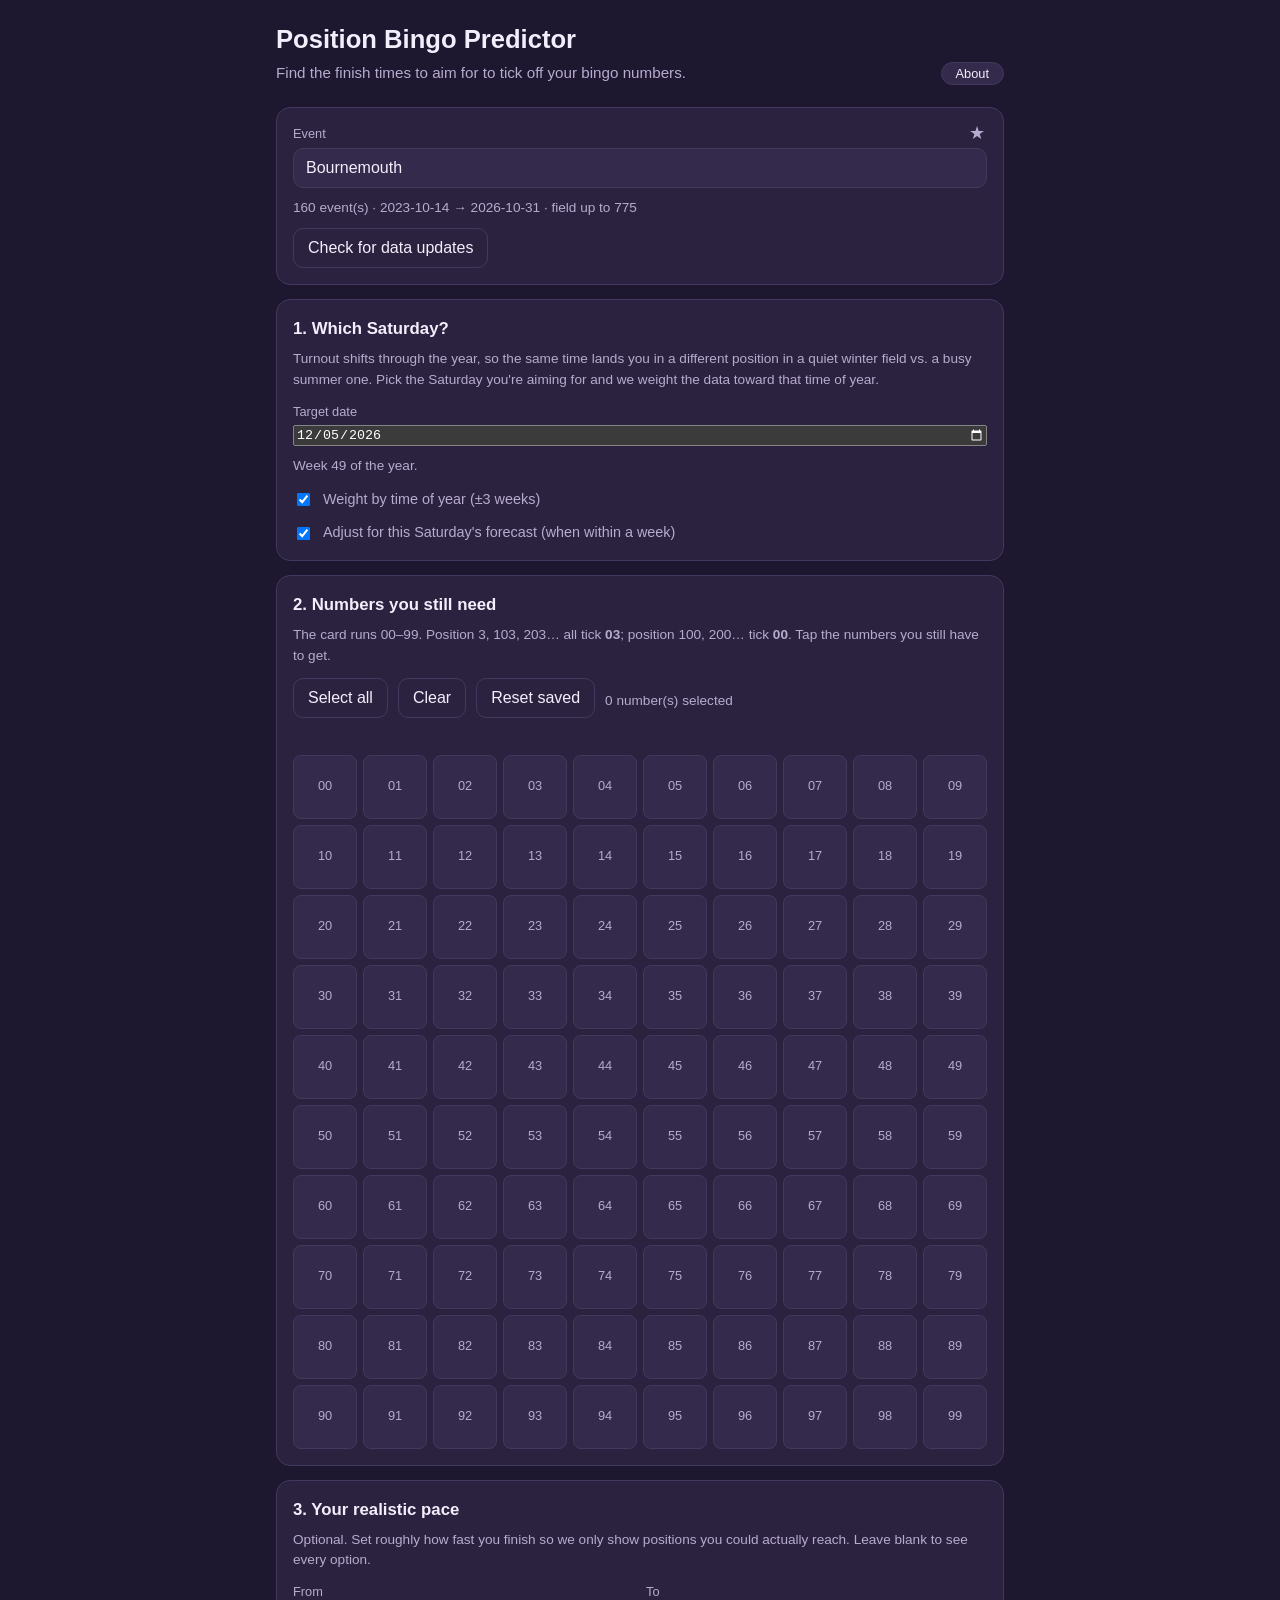
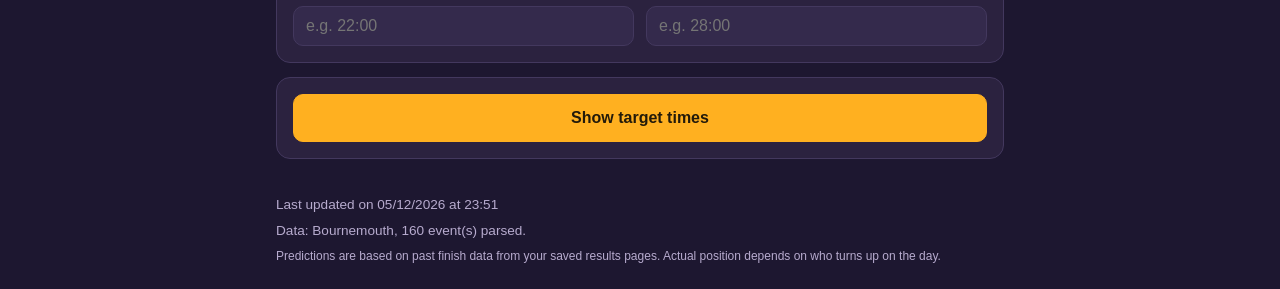
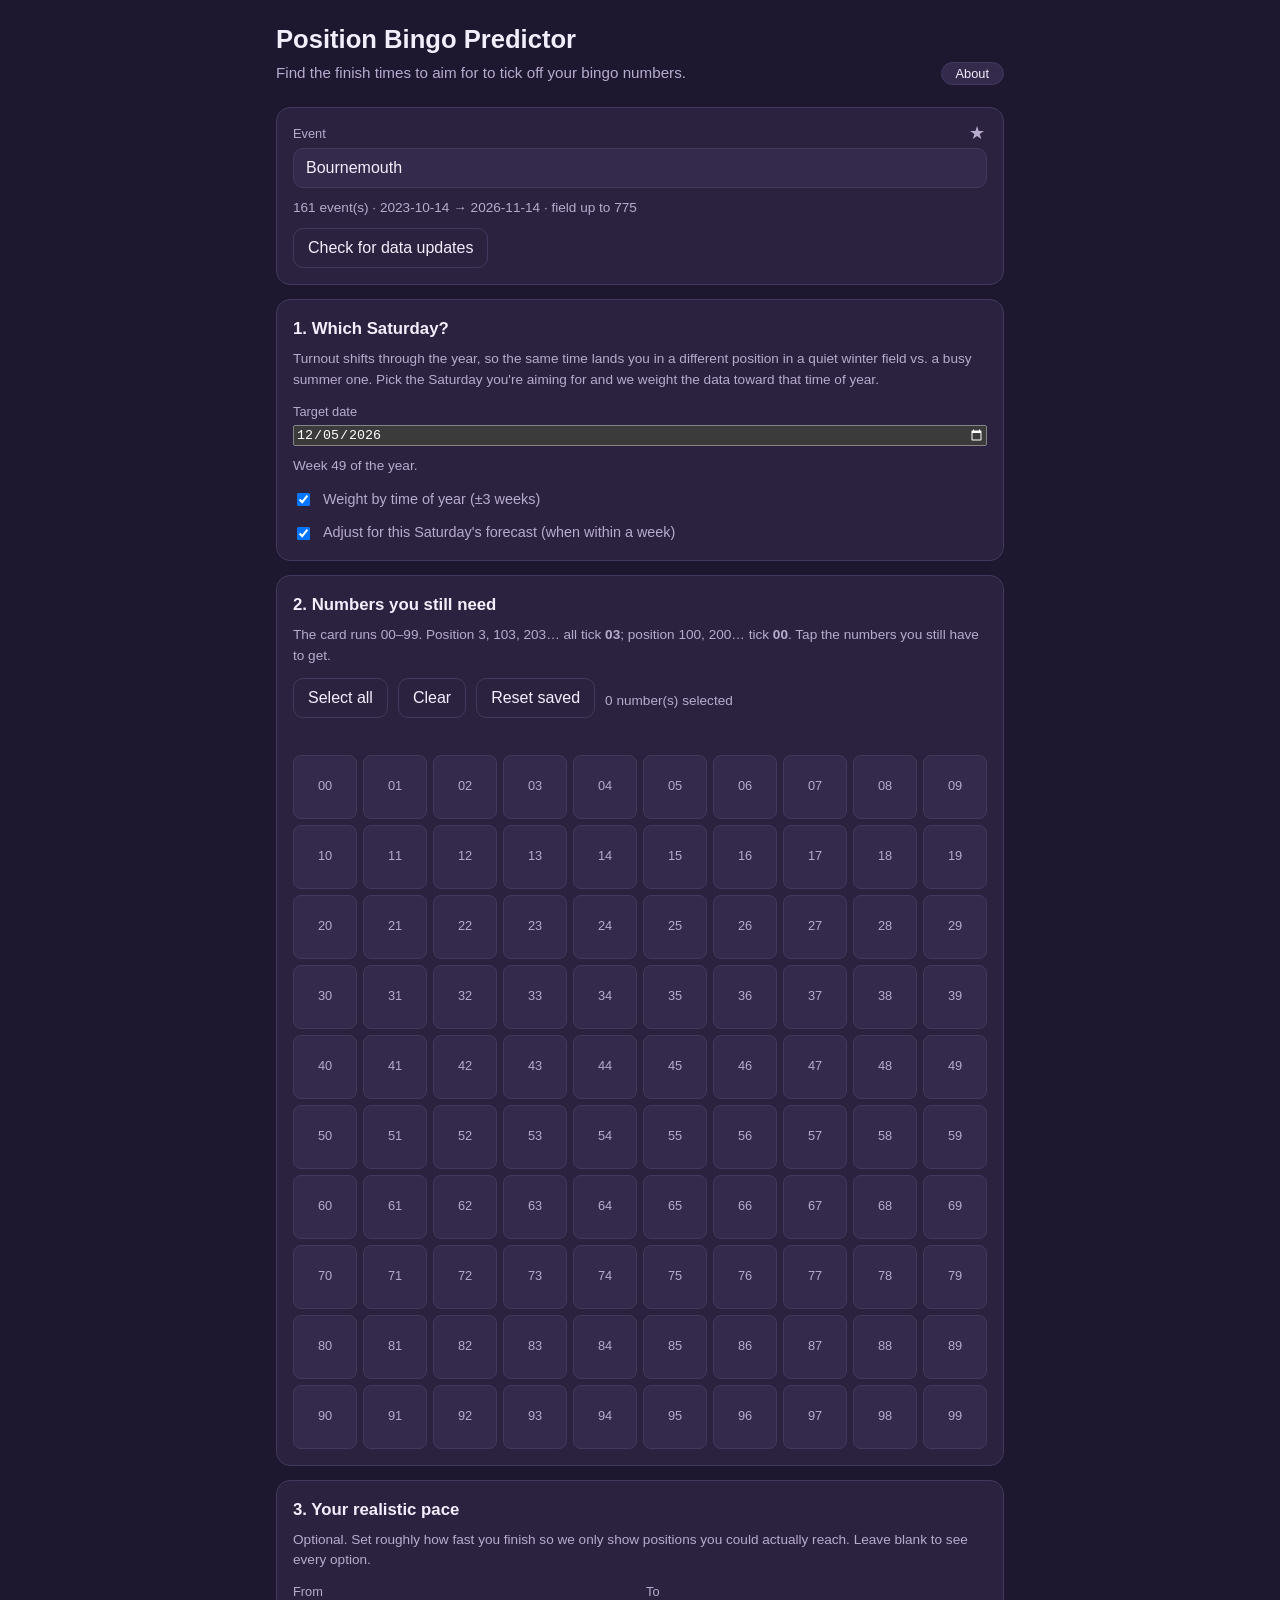
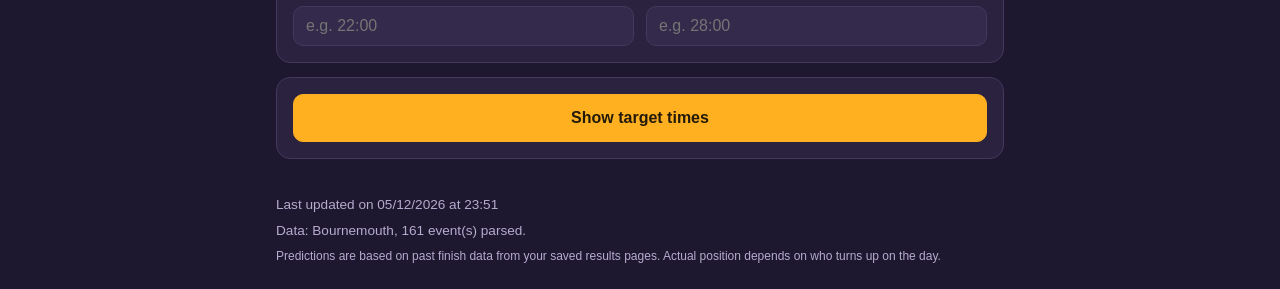
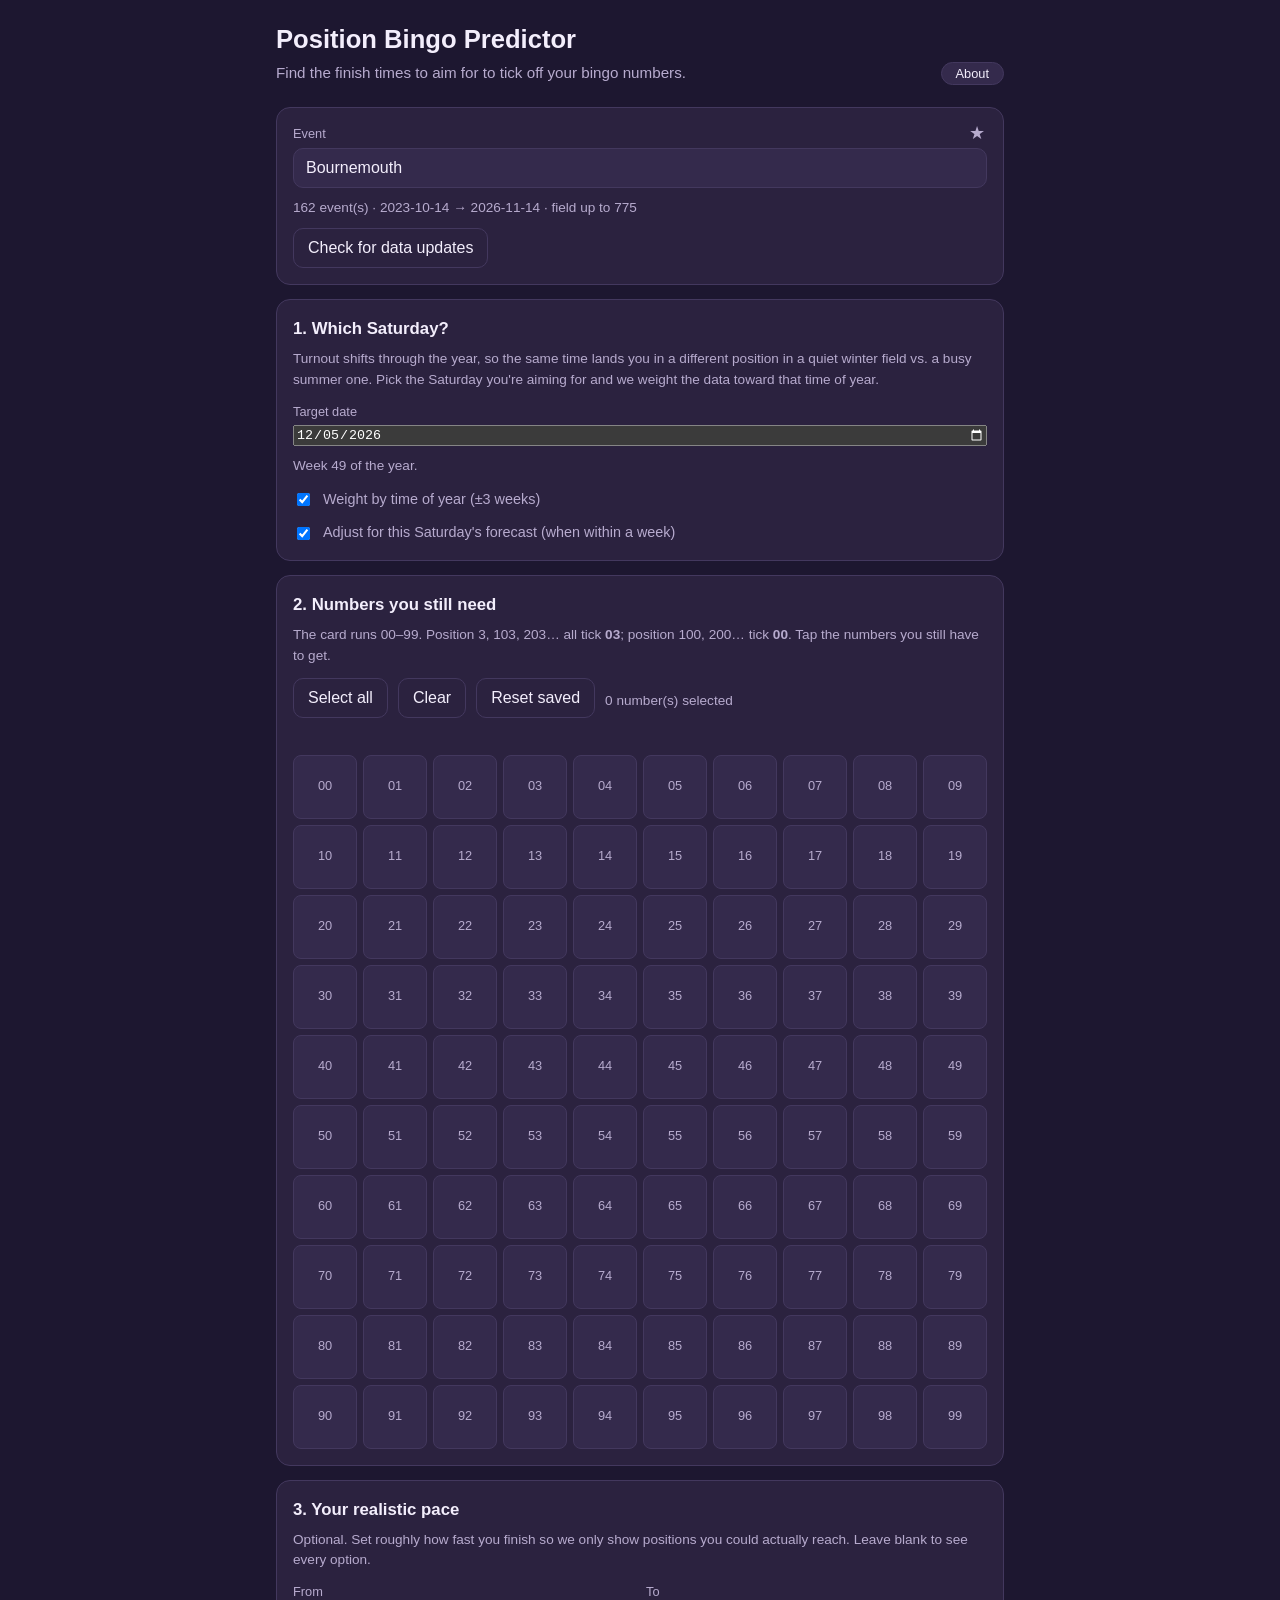
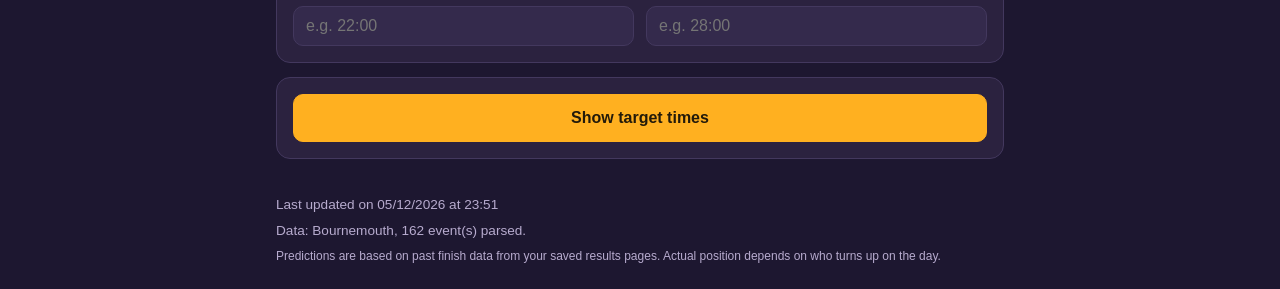
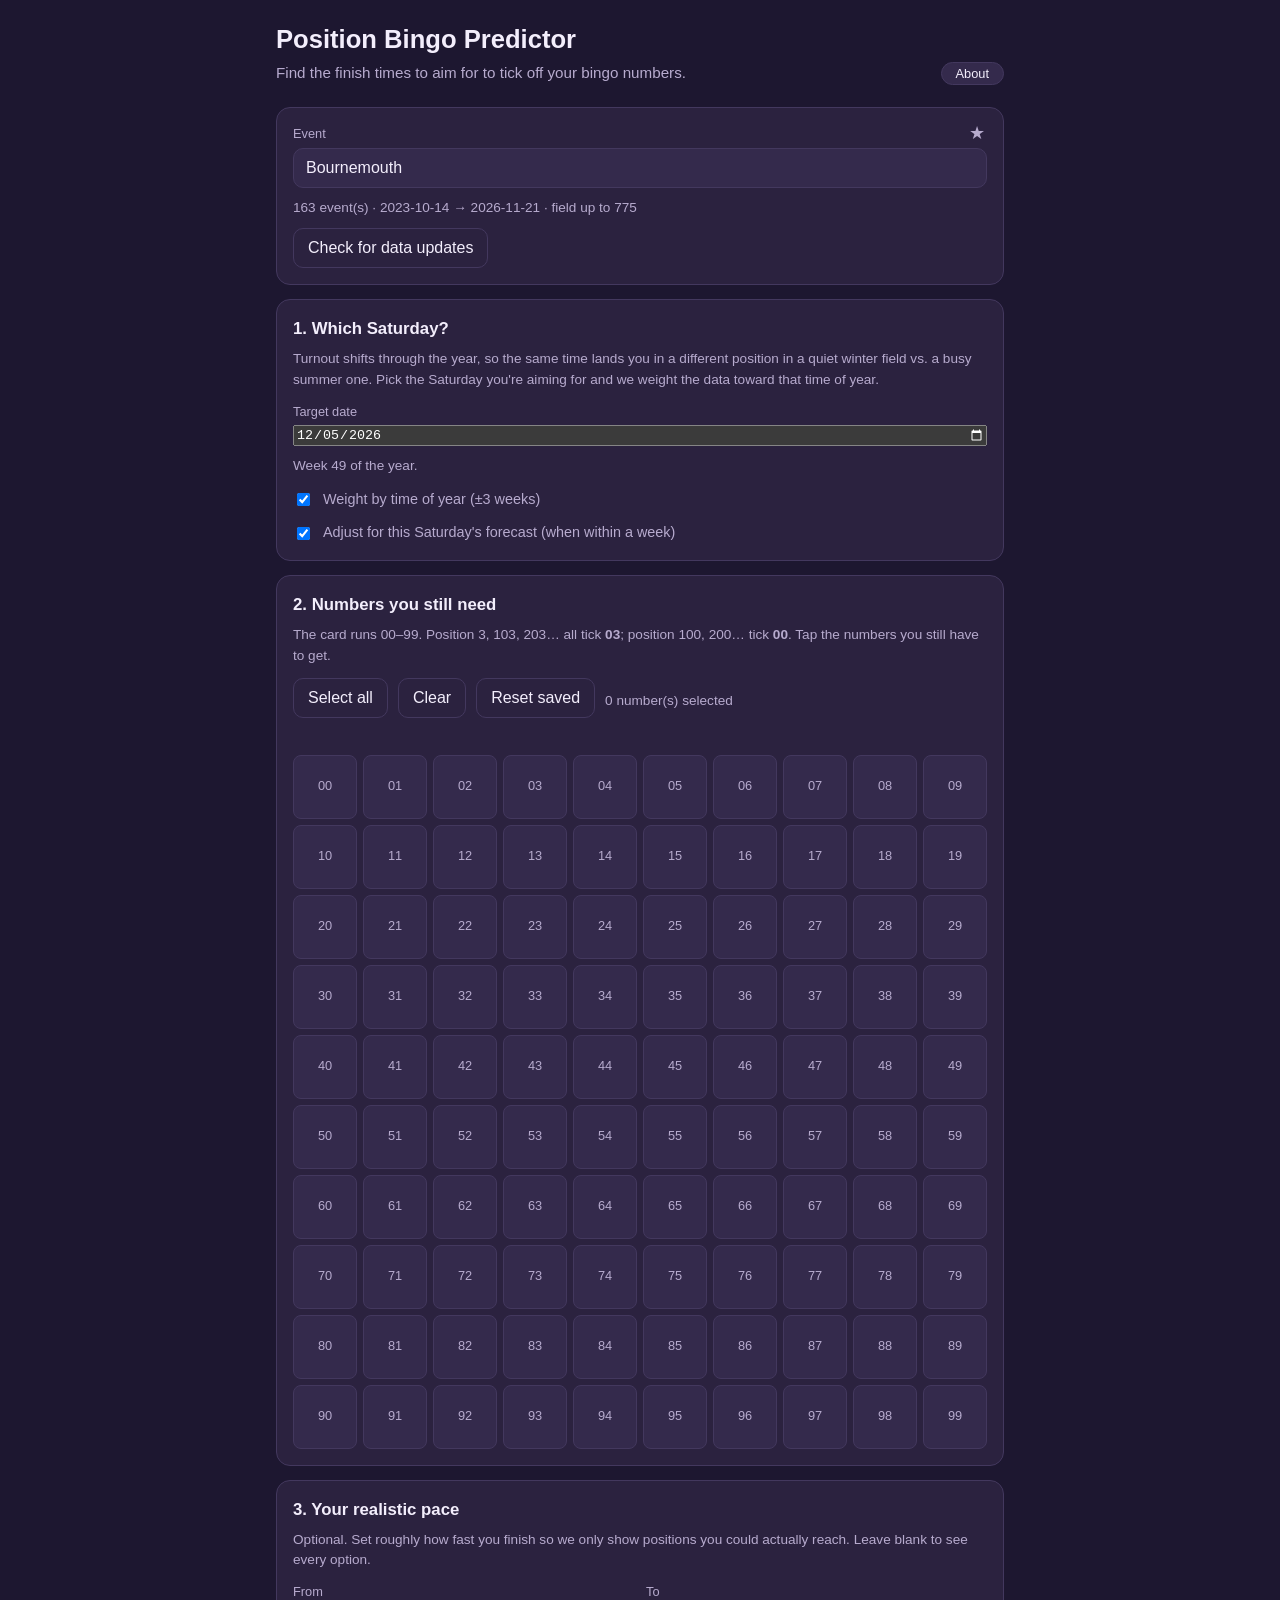
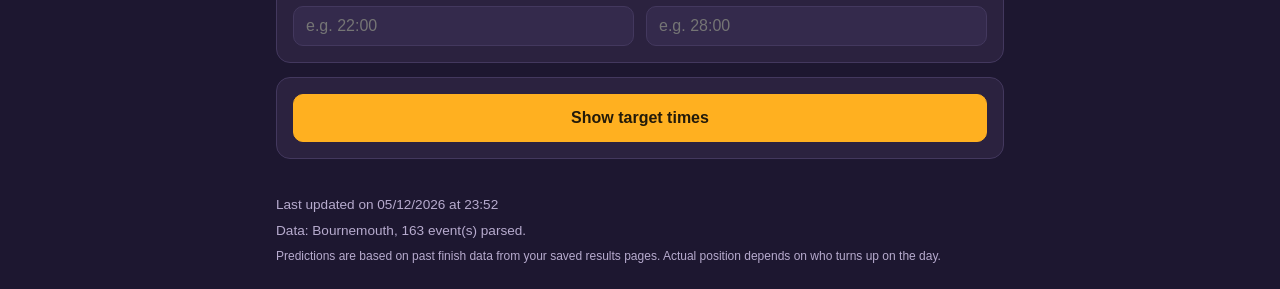
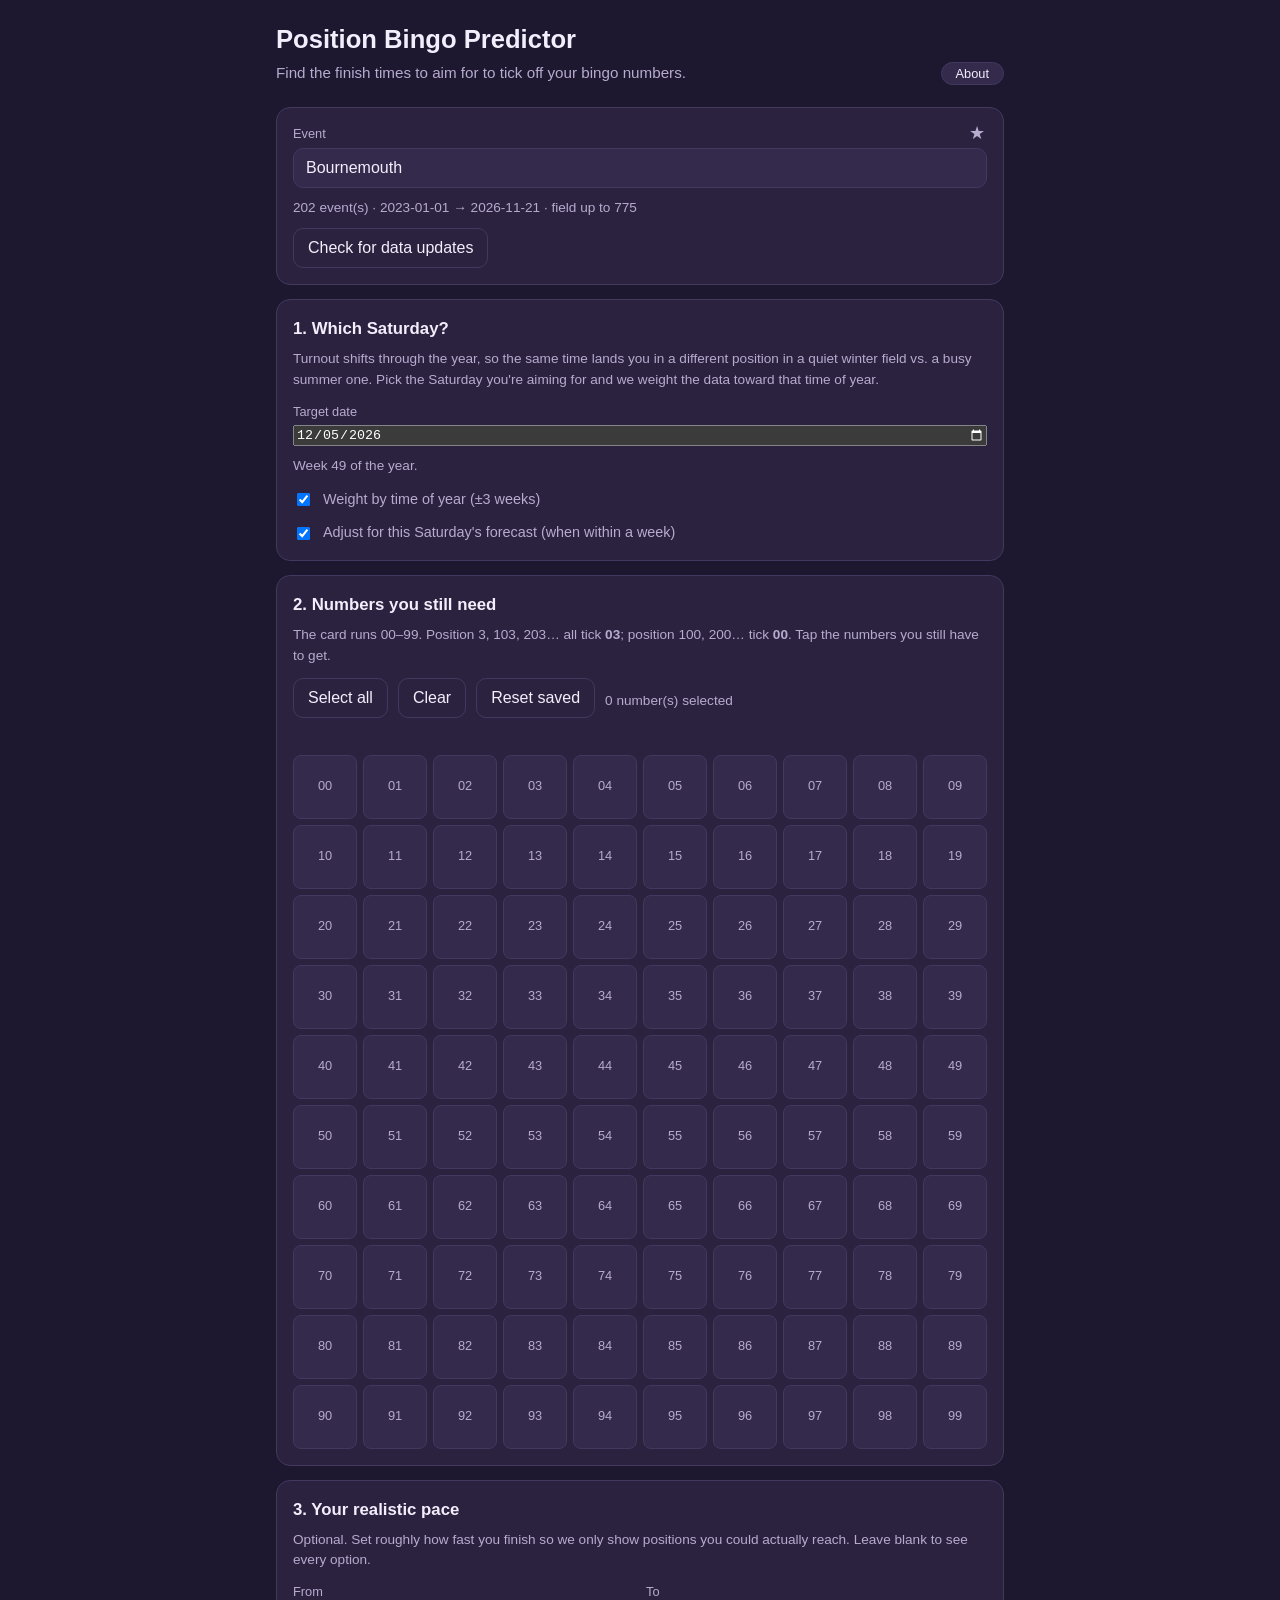
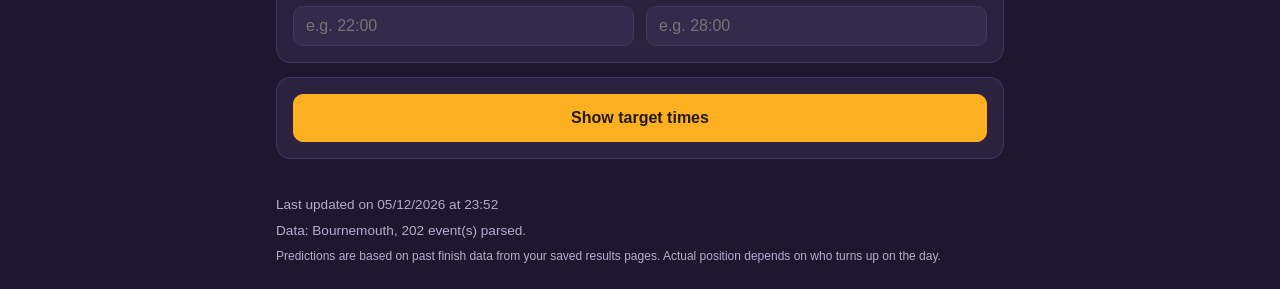
